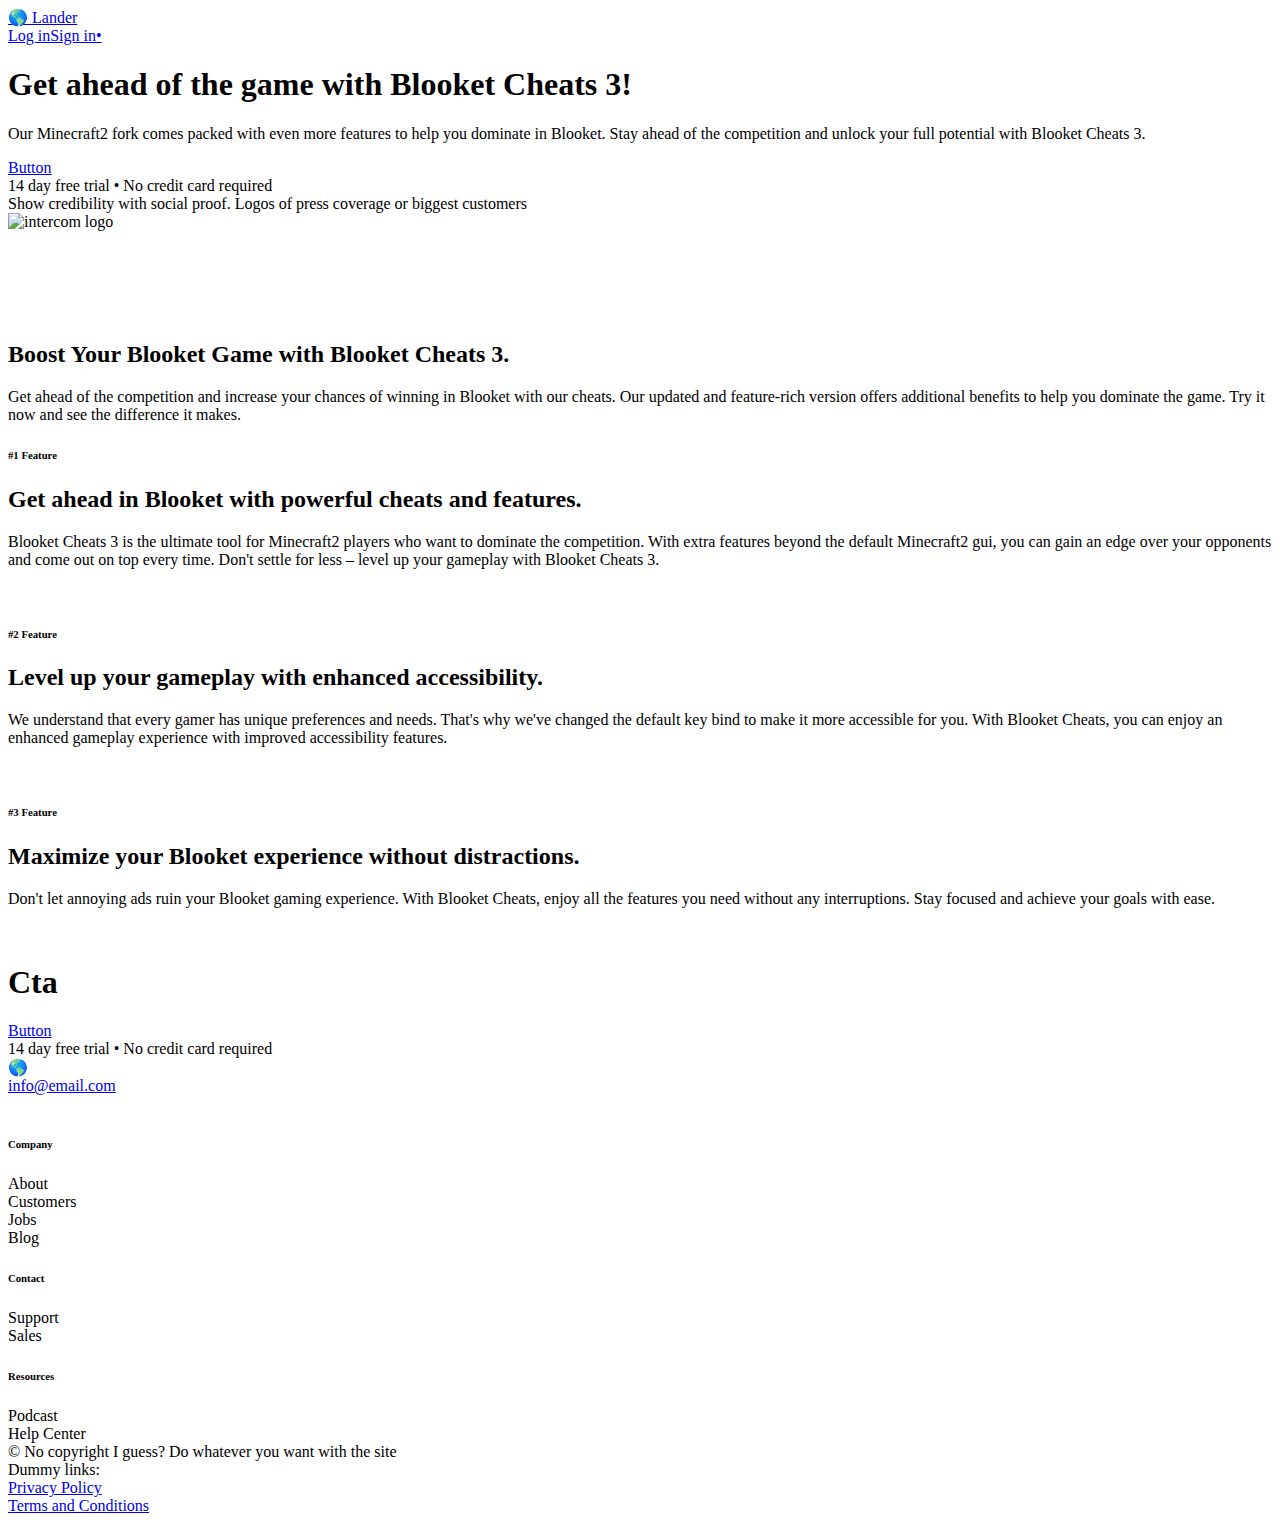
==== index.html @ 99e00185 "Add files via upload" ====
<!DOCTYPE html>
<!--  This site was created in Webflow. http://www.webflow.com  -->
<!--  Last Published: Fri May 15 2020 11:36:12 GMT+0000 (Coordinated Universal Time)  -->
<html data-wf-page="5ea1b995c6b4c13faa406a09" data-wf-site="5ea1b995c6b4c10f74406a08">

<head>
  <meta charset="utf-8" />
  <title>Lander | Landing Page Copywriting Template</title>
  <!-- <meta http-equiv="Content-Security-Policy" content="upgrade-insecure-requests"> -->
  <meta
    content="Convert visitors into customers through powerful positioning and crystal-clear messaging. Use Lander as a copywriting template to communicate your value to your audience"
    name="description" />
  <meta content="Lander | Landing Page Copywriting Template" property="og:title" />
  <meta
    content="Convert visitors into customers through powerful positioning and crystal-clear messaging. Use Lander as a copywriting template to communicate your value to your audience"
    property="og:description" />
  <meta content="https://uploads-ssl.webflow.com/5ea1b995c6b4c10f74406a08/5ea1f11934a4540f7b574e9f_product-shot.png"
    property="og:image" />
  <meta content="Lander | Landing Page Copywriting Template" property="twitter:title" />
  <meta
    content="Convert visitors into customers through powerful positioning and crystal-clear messaging. Use Lander as a copywriting template to communicate your value to your audience"
    property="twitter:description" />
  <meta content="https://uploads-ssl.webflow.com/5ea1b995c6b4c10f74406a08/5ea1f11934a4540f7b574e9f_product-shot.png"
    property="twitter:image" />
  <meta property="og:type" content="website" />
  <meta content="summary_large_image" name="twitter:card" />
  <meta content="width=device-width, initial-scale=1" name="viewport" />
  <meta content="Webflow" name="generator" />
  <link href="http://api.writesonic.com/static/css/normalize.css" rel="stylesheet" type="text/css" />
  <link href="http://api.writesonic.com/static/css/webflow.css" rel="stylesheet" type="text/css" />
  <link href="http://api.writesonic.com/static/css/lander-409e35.webflow.css" rel="stylesheet" type="text/css" />
  <!-- [if lt IE 9]><script src="https://cdnjs.cloudflare.com/ajax/libs/html5shiv/3.7.3/html5shiv.min.js" type="text/javascript"></script><![endif] -->
  <script>
    window.onload = function () {
      if (window.location.protocol !== 'http') {
        const metaTag = document.createElement('meta');
        metaTag.setAttribute('http-equiv', 'Content-Security-Policy');
        metaTag.setAttribute('content', 'upgrade-insecure-requests');
        document.head.appendChild(metaTag);
      }
    }
  </script>
  <script type="text/javascript">
    !(function (o, c) {
      var n = c.documentElement,
        t = " w-mod-";
      (n.className += t + "js"),
      ("ontouchstart" in o ||
        (o.DocumentTouch && c instanceof DocumentTouch)) &&
      (n.className += t + "touch");
    })(window, document);
  </script>
  <link href="http://api.writesonic.com/static/images/favicon.png" rel="shortcut icon" type="image/x-icon" />
  <link href="http://api.writesonic.com/static/images/webclip.png" rel="apple-touch-icon" />
  <script src="https://unpkg.com/feather-icons"></script>
</head>

<body>
  <header class="nav">
    <div class="container">
      <div class="row items-center mb-lg">
        <div class="column align-left">
          <a href="#" aria-current="page" class="w-inline-block w--current">
            <div class="logo"><span class="emoji mr-md">🌎</span> Lander</div>
          </a>
        </div>
        <div class="column align-right">
          <div class="row items-center">
            <a href="#" class="u mr-lg">Log in</a><a href="#" class="button main w-button">Sign in<span
                data-feather="arrow-right" class="icon mr-md-n ml-md">•</span></a>
          </div>
        </div>
      </div>
    </div>
  </header>
  <div class="section overflow-hidden">
    <div class="container mt-3xl mb-3xl">
      <div class="row">
        <div class="column align-center">
          <h1 class="test-giga text-center">Get ahead of the game with Blooket Cheats 3!
</h1>
          <p class="text-lg text-center max-w-lg"> Our Minecraft2 fork comes packed with even more features to help you dominate in Blooket. Stay ahead of the competition and unlock your full potential with Blooket Cheats 3.</p>
          <a href="#" class="button xl main mt-lg w-button">Button</a>
          <div class="text-sm mt-md muted">
            14 day free trial • No credit card required
          </div>
          <div class="text-sm mt-2xl text-center">
            Show credibility with social proof. Logos of press coverage or
            biggest customers
          </div>
          <div class="
                row
                items-center
                mt-lg
                _w-full
                max-w-lg
                wrap
                justify-center
              ">
            <div class="logo-container">
              <img src="http://api.writesonic.com/static/images/Groups.png" alt="intercom logo" class="intercom" />
            </div>
            <div class="logo-container">
              <img src="http://api.writesonic.com/static/images/Group.png" alt="" class="buffer" />
            </div>
            <div class="logo-container ph">
              <img src="http://api.writesonic.com/static/images/product-hunt-1.png" alt="" class="product-hunt" />
            </div>
            <div class="logo-container">
              <img src="http://api.writesonic.com/static/images/icon_slack.png" alt="" class="slack" />
            </div>
            <div class="logo-container">
              <img src="http://api.writesonic.com/static/images/580b57fcd9996e24bc43c513.png" alt="" class="airbnb" />
            </div>
          </div>
        </div>
      </div>
    </div>
    <div class="circle"></div>
  </div>
  <div class="section">
    <img src="http://api.writesonic.com/static/images/product-shot.png" srcset="
        http://api.writesonic.com/static/images/product-shot-p-500.png  500w,
        http://api.writesonic.com/static/images/product-shot-p-800.png 800w,
        http://api.writesonic.com/static/images/product-shot-p-1080.png 1080w,
        http://api.writesonic.com/static/images/product-shot.png 1521w
      " sizes="(max-width: 479px) 93vw, (max-width: 767px) 94vw, 720px"
      data-w-id="a4177896-a5e5-6c6a-0980-01ce8ea2054a" style="opacity: 0" alt="" class="product-shot" />
  </div>
  <div class="section">
    <div class="container mt-2xl mb-2xl">
      <div class="row">
        <div class="column align-center">
          <h2 class="max-w-lg text-center">Boost Your Blooket Game with Blooket Cheats 3.
</h2>
          <p class="text-lg text-center max-w-md">
             Get ahead of the competition and increase your chances of winning in Blooket with our cheats. Our updated and feature-rich version offers additional benefits to help you dominate the game. Try it now and see the difference it makes.
          </p>
        </div>
      </div>
    </div>
  </div>
  <div class="section">
    <div class="container">
      <div class="row items-center v-t">
        <div class="column align-left p-2xl">
          <h6 class="max-w-lg">#1 Feature</h6>
          <h2 class="max-w-lg">Get ahead in Blooket with powerful cheats and features.
</h2>
          <p class="text-lg"> Blooket Cheats 3 is the ultimate tool for Minecraft2 players who want to dominate the competition. With extra features beyond the default Minecraft2 gui, you can gain an edge over your opponents and come out on top every time. Don&#39;t settle for less – level up your gameplay with Blooket Cheats 3.</p>
        </div>
        <div class="column align-center p-2xl">
          <img src="http://api.writesonic.com/static/images/marginalia-coming-soon.png" alt="" class="feature-card" />
        </div>
      </div>
      <div class="row reverse items-center v-t">
        <div class="column align-left p-2xl">
          <h6 class="max-w-lg">#2 Feature</h6>
          <h2 class="max-w-lg">Level up your gameplay with enhanced accessibility.
</h2>
          <p class="text-lg"> We understand that every gamer has unique preferences and needs. That&#39;s why we&#39;ve changed the default key bind to make it more accessible for you. With Blooket Cheats, you can enjoy an enhanced gameplay experience with improved accessibility features.</p>
        </div>
        <div class="column align-center p-2xl">
          <img src="http://api.writesonic.com/static/images/marginalia-online-shopping.png" alt="" class="feature-card" />
        </div>
      </div>
      <div class="row items-center v-t">
        <div class="column align-left p-2xl">
          <h6 class="max-w-lg">#3 Feature</h6>
          <h2 class="max-w-lg">Maximize your Blooket experience without distractions.
</h2>
          <p class="text-lg"> Don&#39;t let annoying ads ruin your Blooket gaming experience. With Blooket Cheats, enjoy all the features you need without any interruptions. Stay focused and achieve your goals with ease.</p>
        </div>
        <div class="column align-center p-2xl">
          <img src="http://api.writesonic.com/static/images/marginalia-order-complete.png" alt="" class="feature-card" />
        </div>
      </div>
    </div>
  </div>
  <div class="section main mt-2xl">
    <div class="container mt-2xl mb-2xl">
      <div class="row items-center">
        <div class="column align-center">
          <h1 class="max-w-lg text-giga text-center text-white">Cta</h1>
          <a href="#" class="button xl main white mt-lg w-button">Button</a>
          <div class="faded text-sm mt-md">
            14 day free trial • No credit card required
          </div>
        </div>
      </div>
    </div>
  </div>
  <div class="section pb-2xl-m">
    <div class="container mt-2xl mb-2xl">
      <div class="row v-l">
        <div class="column align-left">
          <div class="emoji lg">🌎</div>
          <a href="#" class="u mt-lg">info@email.com</a>
          <div class="row mt-lg ml-md-n">
            <a href="#" target="_blank" class="p-md w-inline-block"><img
                src="https://d3e54v103j8qbb.cloudfront.net/plugins/Basic/assets/placeholder.60f9b1840c.svg"
                data-feather="twitter" alt="" class="icon" /></a><a href="#" target="_blank"
              class="p-md w-inline-block"><img
                src="https://d3e54v103j8qbb.cloudfront.net/plugins/Basic/assets/placeholder.60f9b1840c.svg"
                data-feather="instagram" alt="" class="icon" /></a><a href="#" target="_blank"
              class="p-md w-inline-block"><img
                src="https://d3e54v103j8qbb.cloudfront.net/plugins/Basic/assets/placeholder.60f9b1840c.svg"
                data-feather="linkedin" alt="" class="icon" /></a>
          </div>
        </div>
        <div class="column align-left">
          <h6 class="max-w-lg mb-xl footer-header">Company</h6>
          <div>About</div>
          <div class="mt-md">Customers</div>
          <div class="mt-md">Jobs</div>
          <div class="mt-md">Blog</div>
        </div>
        <div class="column align-left">
          <h6 class="max-w-lg mb-xl footer-header">Contact</h6>
          <div>Support</div>
          <div class="mt-md">Sales</div>
        </div>
        <div class="column align-left">
          <h6 class="max-w-lg mb-xl footer-header">Resources</h6>
          <div>Podcast</div>
          <div class="mt-md">Help Center</div>
        </div>
      </div>
      <div class="border-t mt-xl">
        <div class="row mt-xl v-l">
          <div class="column align-left">
            <div class="muted text-sm">
              © No copyright I guess? Do whatever you want with the site
            </div>
          </div>
          <div class="column align-right">
            <div class="row">
              <div class="muted text-sm mr-lg">Dummy links:</div>
              <div><a href="#">Privacy Policy</a></div>
              <div><a href="#" class="ml-lg">Terms and Conditions</a></div>
            </div>
          </div>
        </div>
      </div>
    </div>
  </div>
  <script src="https://d3e54v103j8qbb.cloudfront.net/js/jquery-3.4.1.min.220afd743d.js?site=5ea1b995c6b4c10f74406a08"
    type="text/javascript" integrity="sha256-CSXorXvZcTkaix6Yvo6HppcZGetbYMGWSFlBw8HfCJo=" crossorigin="anonymous">
  </script>
  <script src="http://api.writesonic.com/static/js/webflow.js" type="text/javascript"></script>
  <!-- [if lte IE 9]><script src="https://cdnjs.cloudflare.com/ajax/libs/placeholders/3.0.2/placeholders.min.js"></script><![endif] -->
  <script>
    feather.replace();
  </script>
</body>

</html>
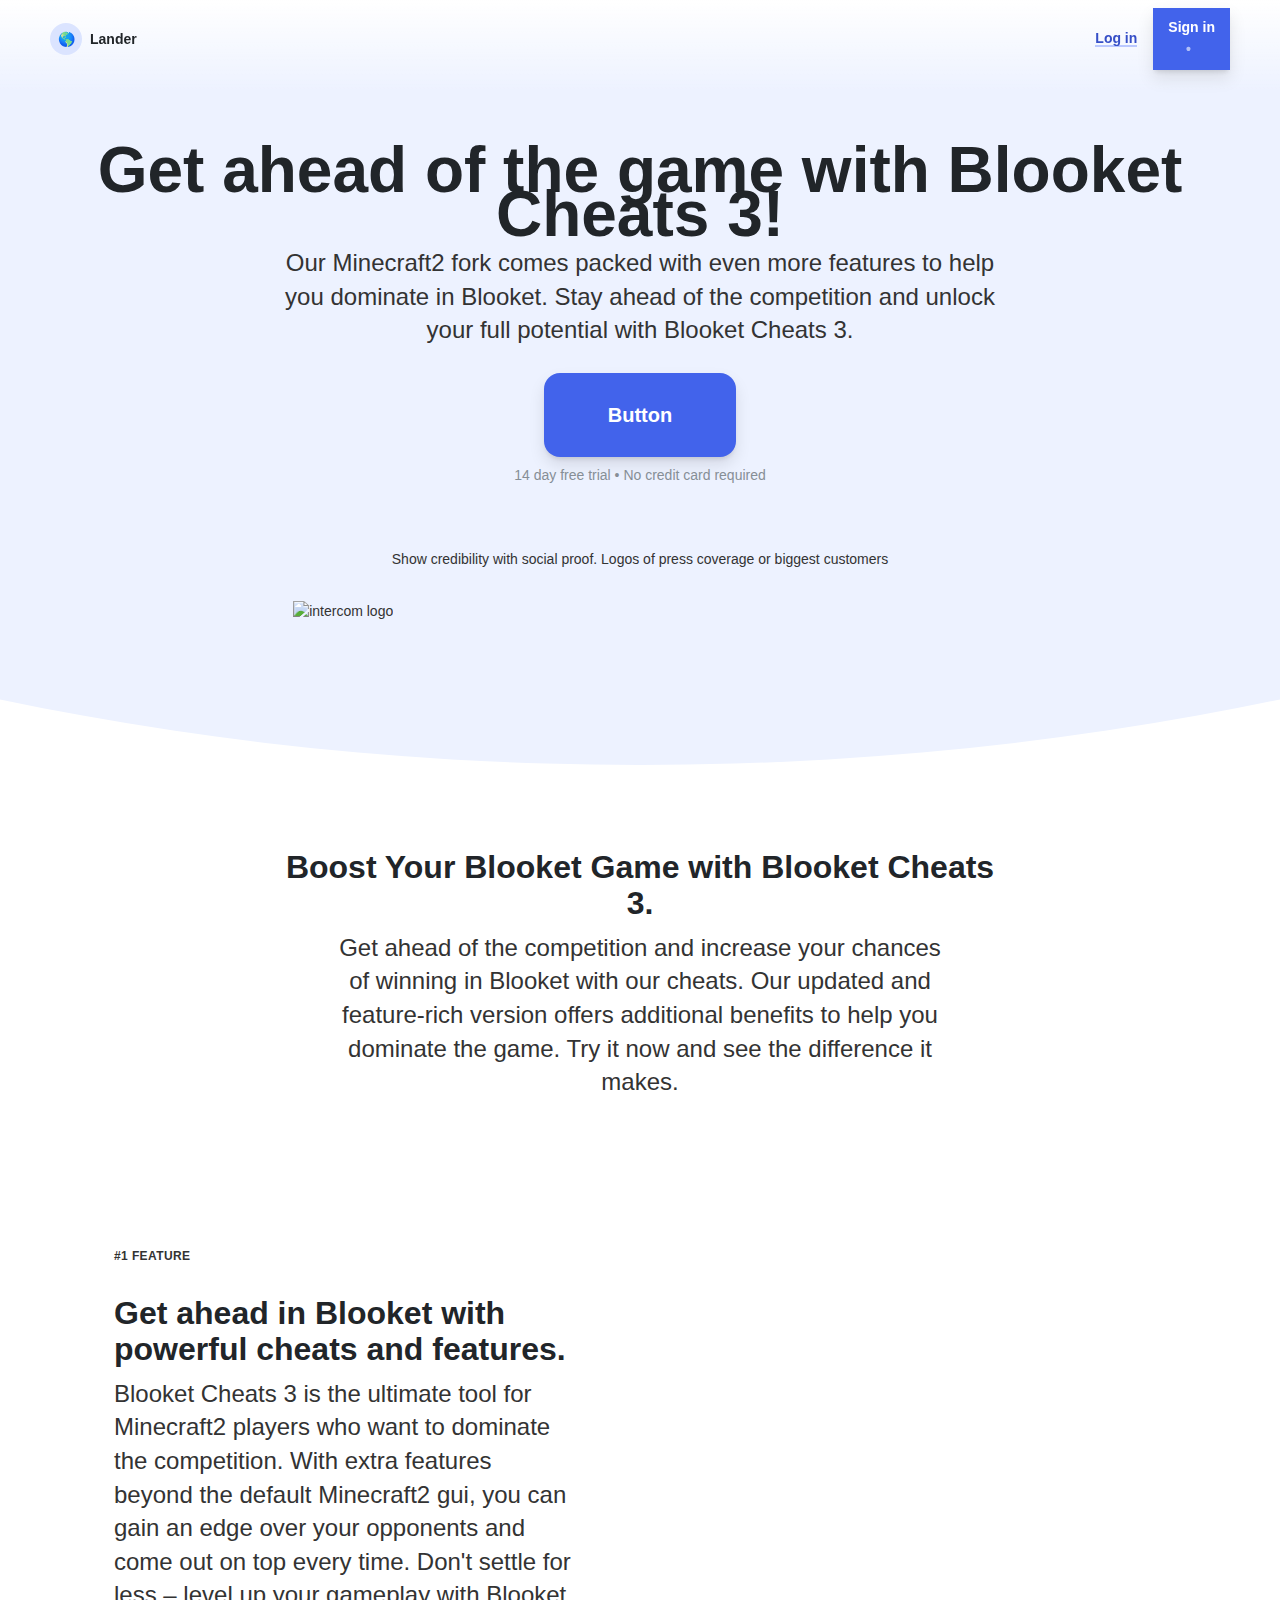
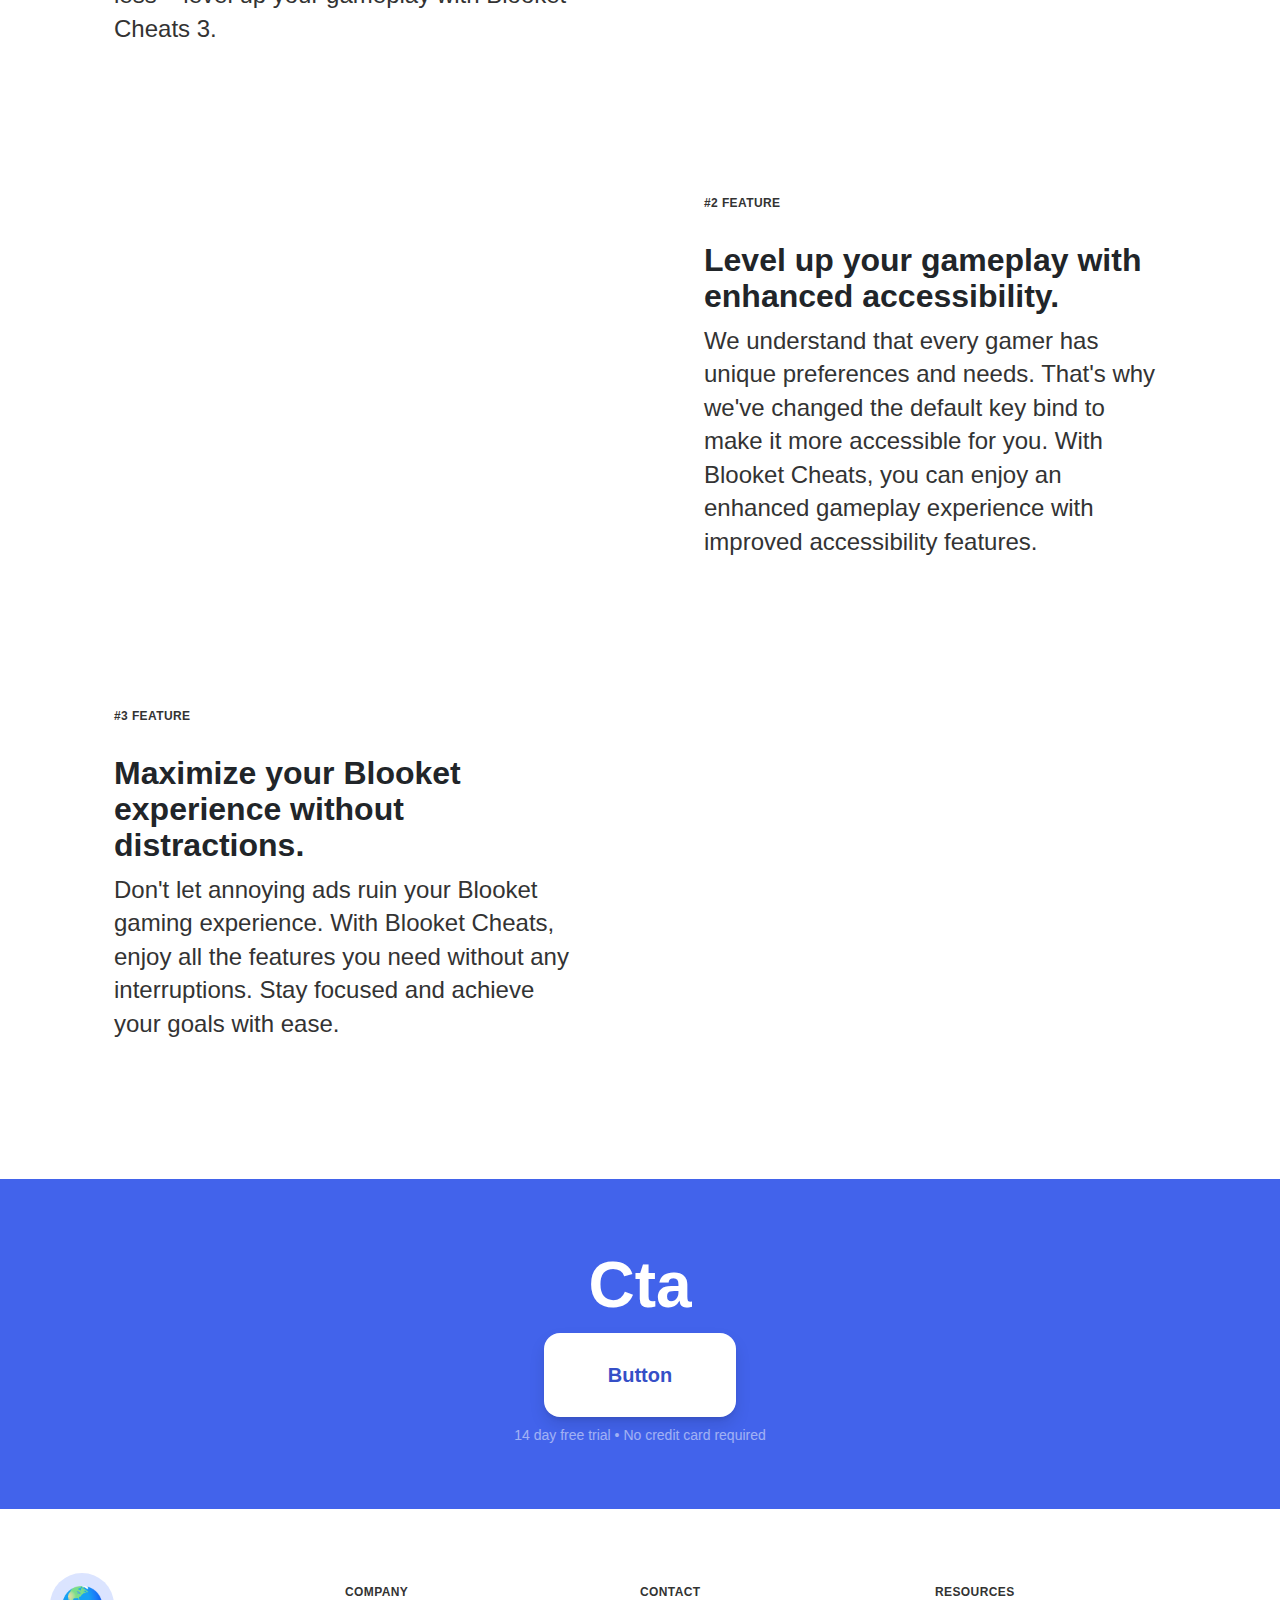
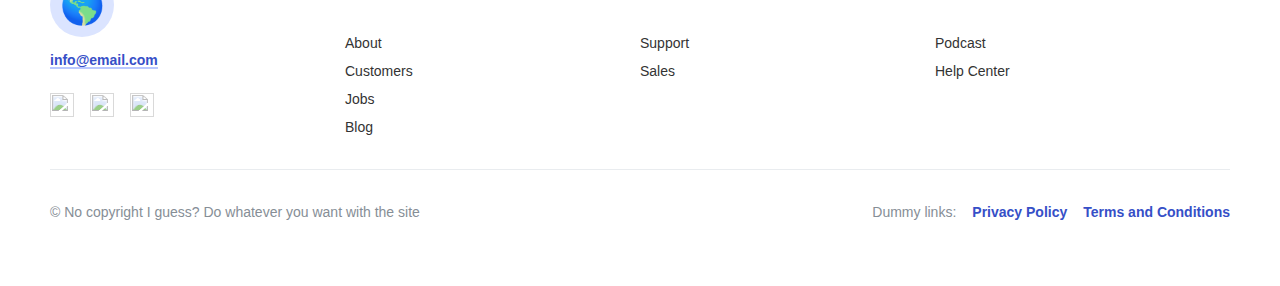
==== commit 20d9f09d: "Update index.html" ====
--- a/index.html
+++ b/index.html
@@ -11,6 +11,9 @@
     content="Convert visitors into customers through powerful positioning and crystal-clear messaging. Use Lander as a copywriting template to communicate your value to your audience"
     name="description" />
   <meta content="Lander | Landing Page Copywriting Template" property="og:title" />
+  <link rel="stylesheet" type="text/css" href="css/lander-409e35.webflow.css">
+  <link rel="stylesheet" type="text/css" href="css/normalize.css">
+  <link rel="stylesheet" type="text/css" href="css/webflow.css">
   <meta
     content="Convert visitors into customers through powerful positioning and crystal-clear messaging. Use Lander as a copywriting template to communicate your value to your audience"
     property="og:description" />
@@ -254,4 +257,4 @@
   </script>
 </body>
 
-</html>+</html>
--- a/css/lander-409e35.webflow.css
+++ b/css/lander-409e35.webflow.css
@@ -0,0 +1,869 @@
+body {
+  font-family: system-ui, -apple-system, BlinkMacSystemFont, 'Segoe UI', Roboto, Oxygen, Ubuntu, Cantarell, 'Fira Sans', 'Droid Sans', 'Helvetica Neue', sans-serif;
+  color: #495057;
+  font-size: 16px;
+  line-height: 160%;
+}
+
+h1 {
+  margin-top: 20px;
+  margin-bottom: 10px;
+  color: #212529;
+  line-height: 120%;
+  font-weight: 700;
+}
+
+h2 {
+  margin-top: 20px;
+  margin-bottom: 10px;
+  color: #212529;
+  font-size: 32px;
+  line-height: 110%;
+  font-weight: 700;
+}
+
+h3 {
+  margin-top: 20px;
+  margin-bottom: 10px;
+  color: #212529;
+  font-size: 24px;
+  line-height: 125%;
+  font-weight: 700;
+}
+
+h4 {
+  margin-top: 10px;
+  margin-bottom: 10px;
+  color: #212529;
+  font-size: 18px;
+  line-height: 140%;
+  font-weight: 700;
+}
+
+h5 {
+  margin-top: 10px;
+  margin-bottom: 10px;
+  font-size: 14px;
+  line-height: 20px;
+  font-weight: bold;
+}
+
+h6 {
+  margin-top: 10px;
+  margin-bottom: 10px;
+  font-size: 12px;
+  line-height: 18px;
+  font-weight: 700;
+  letter-spacing: 0.4px;
+  text-transform: uppercase;
+}
+
+a {
+  -webkit-transition: all 500ms cubic-bezier(.19, 1, .22, 1);
+  transition: all 500ms cubic-bezier(.19, 1, .22, 1);
+  color: #364fc7;
+  font-weight: 600;
+  text-decoration: none;
+}
+
+.header {
+  display: -webkit-box;
+  display: -webkit-flex;
+  display: -ms-flexbox;
+  display: flex;
+  -webkit-box-orient: vertical;
+  -webkit-box-direction: normal;
+  -webkit-flex-direction: column;
+  -ms-flex-direction: column;
+  flex-direction: column;
+  -webkit-box-align: center;
+  -webkit-align-items: center;
+  -ms-flex-align: center;
+  align-items: center;
+}
+
+.container {
+  position: relative;
+  z-index: 1;
+  width: 100%;
+  max-width: 1180px;
+}
+
+.row {
+  display: -webkit-box;
+  display: -webkit-flex;
+  display: -ms-flexbox;
+  display: flex;
+}
+
+.row.items-center {
+  -webkit-box-align: center;
+  -webkit-align-items: center;
+  -ms-flex-align: center;
+  align-items: center;
+}
+
+.row.justify-center {
+  -webkit-box-pack: center;
+  -webkit-justify-content: center;
+  -ms-flex-pack: center;
+  justify-content: center;
+}
+
+.row.reverse {
+  -webkit-box-orient: horizontal;
+  -webkit-box-direction: reverse;
+  -webkit-flex-direction: row-reverse;
+  -ms-flex-direction: row-reverse;
+  flex-direction: row-reverse;
+}
+
+.row.wrap {
+  -webkit-flex-wrap: wrap;
+  -ms-flex-wrap: wrap;
+  flex-wrap: wrap;
+}
+
+.column {
+  display: -webkit-box;
+  display: -webkit-flex;
+  display: -ms-flexbox;
+  display: flex;
+  -webkit-box-orient: vertical;
+  -webkit-box-direction: normal;
+  -webkit-flex-direction: column;
+  -ms-flex-direction: column;
+  flex-direction: column;
+  -webkit-box-flex: 1;
+  -webkit-flex: 1;
+  -ms-flex: 1;
+  flex: 1;
+}
+
+.column.align-left {
+  display: -webkit-box;
+  display: -webkit-flex;
+  display: -ms-flexbox;
+  display: flex;
+  -webkit-box-align: start;
+  -webkit-align-items: flex-start;
+  -ms-flex-align: start;
+  align-items: flex-start;
+}
+
+.column.align-right {
+  -webkit-box-align: end;
+  -webkit-align-items: flex-end;
+  -ms-flex-align: end;
+  align-items: flex-end;
+}
+
+.column.align-center {
+  -webkit-box-align: center;
+  -webkit-align-items: center;
+  -ms-flex-align: center;
+  align-items: center;
+}
+
+.logo {
+  display: -webkit-box;
+  display: -webkit-flex;
+  display: -ms-flexbox;
+  display: flex;
+  height: 32px;
+  -webkit-box-align: center;
+  -webkit-align-items: center;
+  -ms-flex-align: center;
+  align-items: center;
+  color: #212529;
+}
+
+.emoji {
+  display: -webkit-box;
+  display: -webkit-flex;
+  display: -ms-flexbox;
+  display: flex;
+  width: 32px;
+  height: 32px;
+  padding: 8px;
+  -webkit-box-pack: center;
+  -webkit-justify-content: center;
+  -ms-flex-pack: center;
+  justify-content: center;
+  -webkit-box-align: center;
+  -webkit-align-items: center;
+  -ms-flex-align: center;
+  align-items: center;
+  border-radius: 100px;
+  background-color: #dbe4ff;
+  font-size: 14px;
+}
+
+.emoji.lg {
+  width: 64px;
+  height: 64px;
+  padding-top: 11px;
+  font-size: 36px;
+}
+
+.mr-sm {
+  margin-right: 4px;
+}
+
+.mb-sm {
+  margin-bottom: 4px;
+}
+
+.mt-sm {
+  margin-top: 4px;
+}
+
+.ml-sm {
+  margin-left: 4px;
+}
+
+.mr-md {
+  margin-right: 8px;
+}
+
+.ml-md {
+  margin-left: 8px;
+}
+
+.mt-md {
+  margin-top: 8px;
+}
+
+.mb-md {
+  margin-bottom: 8px;
+}
+
+.mr-lg {
+  margin-right: 16px;
+}
+
+.mb-lg {
+  margin-bottom: 16px;
+}
+
+.mt-lg {
+  margin-top: 16px;
+}
+
+.ml-lg {
+  margin-left: 16px;
+}
+
+.mr-xl {
+  margin-right: 32px;
+}
+
+.mb-xl {
+  margin-bottom: 32px;
+}
+
+.mt-xl {
+  margin-top: 32px;
+}
+
+.ml-xl {
+  margin-left: 32px;
+}
+
+.ml-2xl {
+  margin-left: 64px;
+}
+
+.mb-2xl {
+  margin-bottom: 64px;
+}
+
+.mr-2xl {
+  margin-right: 64px;
+}
+
+.mt-2xl {
+  margin-top: 64px;
+}
+
+.ml-3xl {
+  margin-left: 128px;
+}
+
+.mb-3xl {
+  margin-bottom: 128px;
+}
+
+.mr-3xl {
+  margin-right: 128px;
+}
+
+.mt-3xl {
+  margin-top: 128px;
+}
+
+.p-sm {
+  padding: 4px;
+}
+
+.p-md {
+  padding: 8px;
+}
+
+.p-lg {
+  padding: 16px;
+}
+
+.p-xl {
+  padding: 32px;
+}
+
+.button {
+  display: -webkit-box;
+  display: -webkit-flex;
+  display: -ms-flexbox;
+  display: flex;
+  padding: 8px 16px;
+  -webkit-box-pack: center;
+  -webkit-justify-content: center;
+  -ms-flex-pack: center;
+  justify-content: center;
+  -webkit-box-align: center;
+  -webkit-align-items: center;
+  -ms-flex-align: center;
+  align-items: center;
+  border-radius: 8px;
+  background-color: #edf2ff;
+  color: #364fc7;
+  font-weight: 600;
+}
+
+.button:hover {
+  -webkit-transform: translate(0px, -2px);
+  -ms-transform: translate(0px, -2px);
+  transform: translate(0px, -2px);
+}
+
+.button.main {
+  background-color: #4263eb;
+  box-shadow: 0 4px 4px -2px rgba(0, 0, 0, 0.1), 0 8px 16px 0 rgba(0, 0, 0, 0.1);
+  color: #fff;
+}
+
+.button.lg {
+  padding: 16px 32px;
+}
+
+.button.sm {
+  padding: 4px 8px;
+}
+
+.button.xl {
+  padding: 32px 64px;
+  border-radius: 16px;
+  font-size: 20px;
+}
+
+.button.xl.main.white {
+  background-color: #fff;
+  color: #364fc7;
+}
+
+.icon {
+  display: -webkit-box;
+  display: -webkit-flex;
+  display: -ms-flexbox;
+  display: flex;
+  width: 24px;
+  height: 24px;
+  -webkit-box-pack: center;
+  -webkit-justify-content: center;
+  -ms-flex-pack: center;
+  justify-content: center;
+  -webkit-box-align: center;
+  -webkit-align-items: center;
+  -ms-flex-align: center;
+  align-items: center;
+  opacity: 0.6;
+}
+
+.icon.sm {
+  width: 16px;
+  height: 16px;
+}
+
+.ml-md-n {
+  margin-left: -8px;
+}
+
+.ml-sm-n {
+  margin-left: -4px;
+}
+
+.ml-lg-n {
+  margin-left: -16px;
+}
+
+.mr-sm-n {
+  margin-right: -4px;
+}
+
+.mr-md-n {
+  margin-right: -8px;
+}
+
+.mr-lg-n {
+  margin-right: -16px;
+}
+
+.mt-sm-n {
+  margin-top: 4px;
+}
+
+.mt-md-n {
+  margin-top: -8px;
+}
+
+.mt-lg-n {
+  margin-top: -16px;
+}
+
+.mb-sm-n {
+  margin-bottom: 4px;
+}
+
+.mb-md-n {
+  margin-bottom: -8px;
+}
+
+.mb-lg-n {
+  margin-bottom: 16px;
+}
+
+.u {
+  border-bottom: 2px solid #bac8ff;
+  line-height: 100%;
+}
+
+.u:hover {
+  border-bottom-color: #748ffc;
+}
+
+.section {
+  position: relative;
+  display: -webkit-box;
+  display: -webkit-flex;
+  display: -ms-flexbox;
+  display: flex;
+  padding-right: 16px;
+  padding-left: 16px;
+  -webkit-box-orient: vertical;
+  -webkit-box-direction: normal;
+  -webkit-flex-direction: column;
+  -ms-flex-direction: column;
+  flex-direction: column;
+  -webkit-box-pack: center;
+  -webkit-justify-content: center;
+  -ms-flex-pack: center;
+  justify-content: center;
+  -webkit-box-align: center;
+  -webkit-align-items: center;
+  -ms-flex-align: center;
+  align-items: center;
+}
+
+.section.overflow-hidden {
+  overflow: hidden;
+}
+
+.section.main {
+  background-color: #4263eb;
+  color: #fff;
+}
+
+.bg-white {
+  background-color: #fff;
+}
+
+.bg-gradient {
+  background-image: -webkit-gradient(linear, left top, left bottom, color-stop(25%, #fff), to(hsla(0, 0%, 100%, 0)));
+  background-image: linear-gradient(180deg, #fff 25%, hsla(0, 0%, 100%, 0));
+}
+
+.text-giga {
+  font-size: 64px;
+}
+
+.max-w-md {
+  max-width: 620px;
+}
+
+.text-center {
+  text-align: center;
+}
+
+.max-w-lg {
+  max-width: 740px;
+}
+
+.text-lg {
+  font-size: 24px;
+  line-height: 140%;
+}
+
+.links {
+  position: fixed;
+  left: 0%;
+  top: auto;
+  right: auto;
+  bottom: 0%;
+  z-index: 50;
+  display: -webkit-box;
+  display: -webkit-flex;
+  display: -ms-flexbox;
+  display: flex;
+  padding: 8px;
+}
+
+.links.right {
+  left: auto;
+  top: auto;
+  right: 0%;
+  bottom: 0%;
+}
+
+.text-sm {
+  font-size: 14px;
+}
+
+.muted {
+  color: #868e96;
+}
+
+.nav {
+  position: fixed;
+  z-index: 100;
+  display: -webkit-box;
+  display: -webkit-flex;
+  display: -ms-flexbox;
+  display: flex;
+  width: 100%;
+  padding: 8px 16px;
+  -webkit-box-pack: center;
+  -webkit-justify-content: center;
+  -ms-flex-pack: center;
+  justify-content: center;
+  -webkit-box-align: center;
+  -webkit-align-items: center;
+  -ms-flex-align: center;
+  align-items: center;
+  background-image: -webkit-gradient(linear, left top, left bottom, from(#fff), to(hsla(0, 0%, 100%, 0)));
+  background-image: linear-gradient(180deg, #fff, hsla(0, 0%, 100%, 0));
+}
+
+.buffer {
+  -webkit-box-flex: 1;
+  -webkit-flex: 1;
+  -ms-flex: 1;
+  flex: 1;
+}
+
+.slack {
+  -webkit-box-flex: 1;
+  -webkit-flex: 1;
+  -ms-flex: 1;
+  flex: 1;
+}
+
+.product-hunt {
+  -webkit-box-flex: 1;
+  -webkit-flex: 1;
+  -ms-flex: 1;
+  flex: 1;
+  -webkit-transform: scale(1.2);
+  -ms-transform: scale(1.2);
+  transform: scale(1.2);
+}
+
+.airbnb {
+  -webkit-box-flex: 1;
+  -webkit-flex: 1;
+  -ms-flex: 1;
+  flex: 1;
+}
+
+.circle {
+  position: absolute;
+  left: 0%;
+  top: auto;
+  right: 0%;
+  bottom: 0%;
+  width: 300%;
+  height: 300%;
+  margin-left: -100%;
+  border-radius: 100%;
+  background-color: #edf2ff;
+}
+
+.mt-2xl-n {
+  margin-top: -64px;
+}
+
+.product-shot {
+  width: 100%;
+  max-width: 720px;
+  margin-top: -64px;
+  border-radius: 8px;
+  box-shadow: 0 32px 64px -16px rgba(0, 0, 0, 0.1);
+}
+
+.p-2xl {
+  padding: 64px;
+}
+
+.feature-card {
+  width: 320px;
+}
+
+.text-white {
+  color: #fff;
+}
+
+.faded {
+  opacity: 0.5;
+}
+
+.border-t {
+  border-top: 1px solid #e9ecef;
+}
+
+.dropdown-toggle {
+  padding: 0px;
+}
+
+.dropdown-list {
+  left: 0%;
+  top: auto;
+  right: 0%;
+  bottom: 0%;
+}
+
+.dropdown-list.w--open {
+  bottom: 40px;
+  overflow: hidden;
+  border-radius: 16px;
+  background-color: #fff;
+  box-shadow: 0 2px 4px 0 rgba(0, 0, 0, 0.1), 0 8px 16px -4px rgba(0, 0, 0, 0.1);
+}
+
+.dropdown-link {
+  color: #364fc7;
+}
+
+.dropdown-link:hover {
+  background-color: #edf2ff;
+}
+
+.avatar {
+  width: 24px;
+  height: 24px;
+  border-radius: 100px;
+}
+
+.profile-link {
+  display: -webkit-box;
+  display: -webkit-flex;
+  display: -ms-flexbox;
+  display: flex;
+  padding: 4px 8px 4px 4px;
+  -webkit-box-align: center;
+  -webkit-align-items: center;
+  -ms-flex-align: center;
+  align-items: center;
+  border-radius: 19px;
+  background-color: #fff;
+  box-shadow: 0 2px 4px 0 rgba(0, 0, 0, 0.1), 0 8px 16px 0 rgba(0, 0, 0, 0.1);
+  color: #495057;
+  font-size: 12px;
+  font-weight: 400;
+}
+
+.profile-link:hover {
+  -webkit-transform: translate(0px, -2px);
+  -ms-transform: translate(0px, -2px);
+  transform: translate(0px, -2px);
+}
+
+._w-full {
+  width: 100%;
+}
+
+._w-25 {
+  width: 25%;
+}
+
+._w-20 {
+  width: 20%;
+}
+
+._w-33 {
+  width: 33.333333333333336%;
+}
+
+._w-50 {
+  width: 50%;
+}
+
+.logo-container {
+  display: -webkit-box;
+  display: -webkit-flex;
+  display: -ms-flexbox;
+  display: flex;
+  height: 52px;
+  padding-right: 16px;
+  padding-left: 16px;
+  -webkit-box-pack: center;
+  -webkit-justify-content: center;
+  -ms-flex-pack: center;
+  justify-content: center;
+  -webkit-box-align: center;
+  -webkit-align-items: center;
+  -ms-flex-align: center;
+  align-items: center;
+  -webkit-box-flex: 1;
+  -webkit-flex: 1;
+  -ms-flex: 1;
+  flex: 1;
+}
+
+.logo-container.ph {
+  padding-right: 20px;
+  padding-left: 20px;
+}
+
+.test-giga {
+  font-size: 64px;
+}
+
+@media screen and (max-width: 991px) {
+  .row.v-t {
+    -webkit-box-orient: vertical;
+    -webkit-box-direction: normal;
+    -webkit-flex-direction: column;
+    -ms-flex-direction: column;
+    flex-direction: column;
+  }
+  .column.align-left.p-2xl {
+    -webkit-box-flex: 0;
+    -webkit-flex: 0 0 auto;
+    -ms-flex: 0 0 auto;
+    flex: 0 0 auto;
+  }
+  .column.align-center.p-2xl {
+    -webkit-box-flex: 0;
+    -webkit-flex: 0 0 auto;
+    -ms-flex: 0 0 auto;
+    flex: 0 0 auto;
+  }
+}
+
+@media screen and (max-width: 767px) {
+  .row.mt-xl.v-l {
+    -webkit-box-align: start;
+    -webkit-align-items: flex-start;
+    -ms-flex-align: start;
+    align-items: flex-start;
+  }
+  .row.v-l {
+    -webkit-box-orient: vertical;
+    -webkit-box-direction: normal;
+    -webkit-flex-direction: column;
+    -ms-flex-direction: column;
+    flex-direction: column;
+  }
+  .column.align-left {
+    -webkit-box-flex: 0;
+    -webkit-flex: 0 0 auto;
+    -ms-flex: 0 0 auto;
+    flex: 0 0 auto;
+  }
+  .max-w-lg.mb-xl.footer-header {
+    margin-top: 32px;
+    margin-bottom: 16px;
+  }
+  .intercom.ml-lg.mr-lg {
+    max-height: 23px;
+  }
+  .buffer.ml-lg.mr-lg {
+    max-height: 15px;
+  }
+  .slack.ml-lg.mr-lg {
+    max-height: 15px;
+  }
+  .product-hunt.ml-lg.mr-lg {
+    max-height: 19px;
+  }
+  .airbnb.ml-lg.mr-lg {
+    max-height: 21px;
+    margin-right: 8px;
+    margin-left: 8px;
+  }
+  .logo-container {
+    width: 33.3336%;
+    padding-right: 29px;
+    padding-left: 29px;
+    -webkit-box-flex: 0;
+    -webkit-flex: 0 0 auto;
+    -ms-flex: 0 0 auto;
+    flex: 0 0 auto;
+  }
+}
+
+@media screen and (max-width: 479px) {
+  .container.mt-3xl.mb-3xl {
+    margin-top: 64px;
+  }
+  .row.v-m {
+    -webkit-box-orient: vertical;
+    -webkit-box-direction: normal;
+    -webkit-flex-direction: column;
+    -ms-flex-direction: column;
+    flex-direction: column;
+  }
+  .column.align-left.p-2xl {
+    padding: 0px;
+  }
+  .button.xl.main.mt-lg {
+    padding: 16px 32px;
+    text-align: center;
+  }
+  .section.pb-2xl-m {
+    padding-bottom: 64px;
+  }
+  .max-w-lg.text-giga.text-center {
+    font-size: 38px;
+  }
+  .text-lg {
+    font-size: 20px;
+  }
+  .text-lg.text-center.max-w-lg {
+    font-size: 20px;
+  }
+  .text-lg.text-center.max-w-md {
+    font-size: 20px;
+  }
+  .product-shot {
+    margin-top: -120px;
+  }
+  .logo-container {
+    padding-right: 13px;
+    padding-left: 13px;
+  }
+  .logo-container.ph {
+    padding-right: 10px;
+    padding-left: 10px;
+  }
+  .test-giga.text-center {
+    font-size: 38px;
+  }
+}
--- a/css/webflow.css
+++ b/css/webflow.css
@@ -0,0 +1,1779 @@
+@font-face {
+  font-family: 'webflow-icons';
+  src: url("[data-uri]") format('truetype');
+  font-weight: normal;
+  font-style: normal;
+}
+[class^="w-icon-"],
+[class*=" w-icon-"] {
+  /* use !important to prevent issues with browser extensions that change fonts */
+  font-family: 'webflow-icons' !important;
+  speak: none;
+  font-style: normal;
+  font-weight: normal;
+  font-variant: normal;
+  text-transform: none;
+  line-height: 1;
+  /* Better Font Rendering =========== */
+  -webkit-font-smoothing: antialiased;
+  -moz-osx-font-smoothing: grayscale;
+}
+.w-icon-slider-right:before {
+  content: "\e600";
+}
+.w-icon-slider-left:before {
+  content: "\e601";
+}
+.w-icon-nav-menu:before {
+  content: "\e602";
+}
+.w-icon-arrow-down:before,
+.w-icon-dropdown-toggle:before {
+  content: "\e603";
+}
+.w-icon-file-upload-remove:before {
+  content: "\e900";
+}
+.w-icon-file-upload-icon:before {
+  content: "\e903";
+}
+* {
+  -webkit-box-sizing: border-box;
+  -moz-box-sizing: border-box;
+  box-sizing: border-box;
+}
+html {
+  height: 100%;
+}
+body {
+  margin: 0;
+  min-height: 100%;
+  background-color: #fff;
+  font-family: Arial, sans-serif;
+  font-size: 14px;
+  line-height: 20px;
+  color: #333;
+}
+img {
+  max-width: 100%;
+  vertical-align: middle;
+  display: inline-block;
+}
+html.w-mod-touch * {
+  background-attachment: scroll !important;
+}
+.w-block {
+  display: block;
+}
+.w-inline-block {
+  max-width: 100%;
+  display: inline-block;
+}
+.w-clearfix:before,
+.w-clearfix:after {
+  content: " ";
+  display: table;
+  grid-column-start: 1;
+  grid-row-start: 1;
+  grid-column-end: 2;
+  grid-row-end: 2;
+}
+.w-clearfix:after {
+  clear: both;
+}
+.w-hidden {
+  display: none;
+}
+.w-button {
+  display: inline-block;
+  padding: 9px 15px;
+  background-color: #3898EC;
+  color: white;
+  border: 0;
+  line-height: inherit;
+  text-decoration: none;
+  cursor: pointer;
+  border-radius: 0;
+}
+input.w-button {
+  -webkit-appearance: button;
+}
+html[data-w-dynpage] [data-w-cloak] {
+  color: transparent !important;
+}
+.w-webflow-badge,
+.w-webflow-badge * {
+  position: static;
+  left: auto;
+  top: auto;
+  right: auto;
+  bottom: auto;
+  z-index: auto;
+  display: block;
+  visibility: visible;
+  overflow: visible;
+  overflow-x: visible;
+  overflow-y: visible;
+  box-sizing: border-box;
+  width: auto;
+  height: auto;
+  max-height: none;
+  max-width: none;
+  min-height: 0;
+  min-width: 0;
+  margin: 0;
+  padding: 0;
+  float: none;
+  clear: none;
+  border: 0 none transparent;
+  border-radius: 0;
+  background: none;
+  background-image: none;
+  background-position: 0% 0%;
+  background-size: auto auto;
+  background-repeat: repeat;
+  background-origin: padding-box;
+  background-clip: border-box;
+  background-attachment: scroll;
+  background-color: transparent;
+  box-shadow: none;
+  opacity: 1.0;
+  transform: none;
+  transition: none;
+  direction: ltr;
+  font-family: inherit;
+  font-weight: inherit;
+  color: inherit;
+  font-size: inherit;
+  line-height: inherit;
+  font-style: inherit;
+  font-variant: inherit;
+  text-align: inherit;
+  letter-spacing: inherit;
+  text-decoration: inherit;
+  text-indent: 0;
+  text-transform: inherit;
+  list-style-type: disc;
+  text-shadow: none;
+  font-smoothing: auto;
+  vertical-align: baseline;
+  cursor: inherit;
+  white-space: inherit;
+  word-break: normal;
+  word-spacing: normal;
+  word-wrap: normal;
+}
+.w-webflow-badge {
+  position: fixed !important;
+  display: inline-block !important;
+  visibility: visible !important;
+  opacity: 1 !important;
+  z-index: 2147483647 !important;
+  top: auto !important;
+  right: 12px !important;
+  bottom: 12px !important;
+  left: auto !important;
+  color: #AAADB0 !important;
+  background-color: #fff !important;
+  border-radius: 3px !important;
+  padding: 6px 8px 6px 6px !important;
+  font-size: 12px !important;
+  opacity: 1.0 !important;
+  line-height: 14px !important;
+  text-decoration: none !important;
+  transform: none !important;
+  margin: 0 !important;
+  width: auto !important;
+  height: auto !important;
+  overflow: visible !important;
+  white-space: nowrap;
+  box-shadow: 0 0 0 1px rgba(0, 0, 0, 0.1), 0px 1px 3px rgba(0, 0, 0, 0.1);
+  cursor: pointer;
+}
+.w-webflow-badge > img {
+  display: inline-block !important;
+  visibility: visible !important;
+  opacity: 1 !important;
+  vertical-align: middle !important;
+}
+h1,
+h2,
+h3,
+h4,
+h5,
+h6 {
+  font-weight: bold;
+  margin-bottom: 10px;
+}
+h1 {
+  font-size: 38px;
+  line-height: 44px;
+  margin-top: 20px;
+}
+h2 {
+  font-size: 32px;
+  line-height: 36px;
+  margin-top: 20px;
+}
+h3 {
+  font-size: 24px;
+  line-height: 30px;
+  margin-top: 20px;
+}
+h4 {
+  font-size: 18px;
+  line-height: 24px;
+  margin-top: 10px;
+}
+h5 {
+  font-size: 14px;
+  line-height: 20px;
+  margin-top: 10px;
+}
+h6 {
+  font-size: 12px;
+  line-height: 18px;
+  margin-top: 10px;
+}
+p {
+  margin-top: 0;
+  margin-bottom: 10px;
+}
+blockquote {
+  margin: 0 0 10px 0;
+  padding: 10px 20px;
+  border-left: 5px solid #E2E2E2;
+  font-size: 18px;
+  line-height: 22px;
+}
+figure {
+  margin: 0;
+  margin-bottom: 10px;
+}
+figcaption {
+  margin-top: 5px;
+  text-align: center;
+}
+ul,
+ol {
+  margin-top: 0px;
+  margin-bottom: 10px;
+  padding-left: 40px;
+}
+.w-list-unstyled {
+  padding-left: 0;
+  list-style: none;
+}
+.w-embed:before,
+.w-embed:after {
+  content: " ";
+  display: table;
+  grid-column-start: 1;
+  grid-row-start: 1;
+  grid-column-end: 2;
+  grid-row-end: 2;
+}
+.w-embed:after {
+  clear: both;
+}
+.w-video {
+  width: 100%;
+  position: relative;
+  padding: 0;
+}
+.w-video iframe,
+.w-video object,
+.w-video embed {
+  position: absolute;
+  top: 0;
+  left: 0;
+  width: 100%;
+  height: 100%;
+}
+fieldset {
+  padding: 0;
+  margin: 0;
+  border: 0;
+}
+button,
+html input[type="button"],
+input[type="reset"] {
+  border: 0;
+  cursor: pointer;
+  -webkit-appearance: button;
+}
+.w-form {
+  margin: 0 0 15px;
+}
+.w-form-done {
+  display: none;
+  padding: 20px;
+  text-align: center;
+  background-color: #dddddd;
+}
+.w-form-fail {
+  display: none;
+  margin-top: 10px;
+  padding: 10px;
+  background-color: #ffdede;
+}
+label {
+  display: block;
+  margin-bottom: 5px;
+  font-weight: bold;
+}
+.w-input,
+.w-select {
+  display: block;
+  width: 100%;
+  height: 38px;
+  padding: 8px 12px;
+  margin-bottom: 10px;
+  font-size: 14px;
+  line-height: 1.428571429;
+  color: #333333;
+  vertical-align: middle;
+  background-color: #ffffff;
+  border: 1px solid #cccccc;
+}
+.w-input:-moz-placeholder,
+.w-select:-moz-placeholder {
+  color: #999;
+}
+.w-input::-moz-placeholder,
+.w-select::-moz-placeholder {
+  color: #999;
+  opacity: 1;
+}
+.w-input:-ms-input-placeholder,
+.w-select:-ms-input-placeholder {
+  color: #999;
+}
+.w-input::-webkit-input-placeholder,
+.w-select::-webkit-input-placeholder {
+  color: #999;
+}
+.w-input:focus,
+.w-select:focus {
+  border-color: #3898EC;
+  outline: 0;
+}
+.w-input[disabled],
+.w-select[disabled],
+.w-input[readonly],
+.w-select[readonly],
+fieldset[disabled] .w-input,
+fieldset[disabled] .w-select {
+  cursor: not-allowed;
+  background-color: #eeeeee;
+}
+textarea.w-input,
+textarea.w-select {
+  height: auto;
+}
+.w-select {
+  background-color: #f3f3f3;
+}
+.w-select[multiple] {
+  height: auto;
+}
+.w-form-label {
+  display: inline-block;
+  cursor: pointer;
+  font-weight: normal;
+  margin-bottom: 0px;
+}
+.w-radio {
+  display: block;
+  margin-bottom: 5px;
+  padding-left: 20px;
+}
+.w-radio:before,
+.w-radio:after {
+  content: " ";
+  display: table;
+  grid-column-start: 1;
+  grid-row-start: 1;
+  grid-column-end: 2;
+  grid-row-end: 2;
+}
+.w-radio:after {
+  clear: both;
+}
+.w-radio-input {
+  margin: 4px 0 0;
+  margin-top: 1px \9;
+  line-height: normal;
+  float: left;
+  margin-left: -20px;
+}
+.w-radio-input {
+  margin-top: 3px;
+}
+.w-file-upload {
+  display: block;
+  margin-bottom: 10px;
+}
+.w-file-upload-input {
+  width: 0.1px;
+  height: 0.1px;
+  opacity: 0;
+  overflow: hidden;
+  position: absolute;
+  z-index: -100;
+}
+.w-file-upload-default,
+.w-file-upload-uploading,
+.w-file-upload-success {
+  display: inline-block;
+  color: #333333;
+}
+.w-file-upload-error {
+  display: block;
+  margin-top: 10px;
+}
+.w-file-upload-default.w-hidden,
+.w-file-upload-uploading.w-hidden,
+.w-file-upload-error.w-hidden,
+.w-file-upload-success.w-hidden {
+  display: none;
+}
+.w-file-upload-uploading-btn {
+  display: flex;
+  font-size: 14px;
+  font-weight: normal;
+  cursor: pointer;
+  margin: 0;
+  padding: 8px 12px;
+  border: 1px solid #cccccc;
+  background-color: #fafafa;
+}
+.w-file-upload-file {
+  display: flex;
+  flex-grow: 1;
+  justify-content: space-between;
+  margin: 0;
+  padding: 8px 9px 8px 11px;
+  border: 1px solid #cccccc;
+  background-color: #fafafa;
+}
+.w-file-upload-file-name {
+  font-size: 14px;
+  font-weight: normal;
+  display: block;
+}
+.w-file-remove-link {
+  margin-top: 3px;
+  margin-left: 10px;
+  width: auto;
+  height: auto;
+  padding: 3px;
+  display: block;
+  cursor: pointer;
+}
+.w-icon-file-upload-remove {
+  margin: auto;
+  font-size: 10px;
+}
+.w-file-upload-error-msg {
+  display: inline-block;
+  color: #ea384c;
+  padding: 2px 0;
+}
+.w-file-upload-info {
+  display: inline-block;
+  line-height: 38px;
+  padding: 0 12px;
+}
+.w-file-upload-label {
+  display: inline-block;
+  font-size: 14px;
+  font-weight: normal;
+  cursor: pointer;
+  margin: 0;
+  padding: 8px 12px;
+  border: 1px solid #cccccc;
+  background-color: #fafafa;
+}
+.w-icon-file-upload-icon,
+.w-icon-file-upload-uploading {
+  display: inline-block;
+  margin-right: 8px;
+  width: 20px;
+}
+.w-icon-file-upload-uploading {
+  height: 20px;
+}
+.w-container {
+  margin-left: auto;
+  margin-right: auto;
+  max-width: 940px;
+}
+.w-container:before,
+.w-container:after {
+  content: " ";
+  display: table;
+  grid-column-start: 1;
+  grid-row-start: 1;
+  grid-column-end: 2;
+  grid-row-end: 2;
+}
+.w-container:after {
+  clear: both;
+}
+.w-container .w-row {
+  margin-left: -10px;
+  margin-right: -10px;
+}
+.w-row:before,
+.w-row:after {
+  content: " ";
+  display: table;
+  grid-column-start: 1;
+  grid-row-start: 1;
+  grid-column-end: 2;
+  grid-row-end: 2;
+}
+.w-row:after {
+  clear: both;
+}
+.w-row .w-row {
+  margin-left: 0;
+  margin-right: 0;
+}
+.w-col {
+  position: relative;
+  float: left;
+  width: 100%;
+  min-height: 1px;
+  padding-left: 10px;
+  padding-right: 10px;
+}
+.w-col .w-col {
+  padding-left: 0;
+  padding-right: 0;
+}
+.w-col-1 {
+  width: 8.33333333%;
+}
+.w-col-2 {
+  width: 16.66666667%;
+}
+.w-col-3 {
+  width: 25%;
+}
+.w-col-4 {
+  width: 33.33333333%;
+}
+.w-col-5 {
+  width: 41.66666667%;
+}
+.w-col-6 {
+  width: 50%;
+}
+.w-col-7 {
+  width: 58.33333333%;
+}
+.w-col-8 {
+  width: 66.66666667%;
+}
+.w-col-9 {
+  width: 75%;
+}
+.w-col-10 {
+  width: 83.33333333%;
+}
+.w-col-11 {
+  width: 91.66666667%;
+}
+.w-col-12 {
+  width: 100%;
+}
+.w-hidden-main {
+  display: none !important;
+}
+@media screen and (max-width: 991px) {
+  .w-container {
+    max-width: 728px;
+  }
+  .w-hidden-main {
+    display: inherit !important;
+  }
+  .w-hidden-medium {
+    display: none !important;
+  }
+  .w-col-medium-1 {
+    width: 8.33333333%;
+  }
+  .w-col-medium-2 {
+    width: 16.66666667%;
+  }
+  .w-col-medium-3 {
+    width: 25%;
+  }
+  .w-col-medium-4 {
+    width: 33.33333333%;
+  }
+  .w-col-medium-5 {
+    width: 41.66666667%;
+  }
+  .w-col-medium-6 {
+    width: 50%;
+  }
+  .w-col-medium-7 {
+    width: 58.33333333%;
+  }
+  .w-col-medium-8 {
+    width: 66.66666667%;
+  }
+  .w-col-medium-9 {
+    width: 75%;
+  }
+  .w-col-medium-10 {
+    width: 83.33333333%;
+  }
+  .w-col-medium-11 {
+    width: 91.66666667%;
+  }
+  .w-col-medium-12 {
+    width: 100%;
+  }
+  .w-col-stack {
+    width: 100%;
+    left: auto;
+    right: auto;
+  }
+}
+@media screen and (max-width: 767px) {
+  .w-hidden-main {
+    display: inherit !important;
+  }
+  .w-hidden-medium {
+    display: inherit !important;
+  }
+  .w-hidden-small {
+    display: none !important;
+  }
+  .w-row,
+  .w-container .w-row {
+    margin-left: 0;
+    margin-right: 0;
+  }
+  .w-col {
+    width: 100%;
+    left: auto;
+    right: auto;
+  }
+  .w-col-small-1 {
+    width: 8.33333333%;
+  }
+  .w-col-small-2 {
+    width: 16.66666667%;
+  }
+  .w-col-small-3 {
+    width: 25%;
+  }
+  .w-col-small-4 {
+    width: 33.33333333%;
+  }
+  .w-col-small-5 {
+    width: 41.66666667%;
+  }
+  .w-col-small-6 {
+    width: 50%;
+  }
+  .w-col-small-7 {
+    width: 58.33333333%;
+  }
+  .w-col-small-8 {
+    width: 66.66666667%;
+  }
+  .w-col-small-9 {
+    width: 75%;
+  }
+  .w-col-small-10 {
+    width: 83.33333333%;
+  }
+  .w-col-small-11 {
+    width: 91.66666667%;
+  }
+  .w-col-small-12 {
+    width: 100%;
+  }
+}
+@media screen and (max-width: 479px) {
+  .w-container {
+    max-width: none;
+  }
+  .w-hidden-main {
+    display: inherit !important;
+  }
+  .w-hidden-medium {
+    display: inherit !important;
+  }
+  .w-hidden-small {
+    display: inherit !important;
+  }
+  .w-hidden-tiny {
+    display: none !important;
+  }
+  .w-col {
+    width: 100%;
+  }
+  .w-col-tiny-1 {
+    width: 8.33333333%;
+  }
+  .w-col-tiny-2 {
+    width: 16.66666667%;
+  }
+  .w-col-tiny-3 {
+    width: 25%;
+  }
+  .w-col-tiny-4 {
+    width: 33.33333333%;
+  }
+  .w-col-tiny-5 {
+    width: 41.66666667%;
+  }
+  .w-col-tiny-6 {
+    width: 50%;
+  }
+  .w-col-tiny-7 {
+    width: 58.33333333%;
+  }
+  .w-col-tiny-8 {
+    width: 66.66666667%;
+  }
+  .w-col-tiny-9 {
+    width: 75%;
+  }
+  .w-col-tiny-10 {
+    width: 83.33333333%;
+  }
+  .w-col-tiny-11 {
+    width: 91.66666667%;
+  }
+  .w-col-tiny-12 {
+    width: 100%;
+  }
+}
+.w-widget {
+  position: relative;
+}
+.w-widget-map {
+  width: 100%;
+  height: 400px;
+}
+.w-widget-map label {
+  width: auto;
+  display: inline;
+}
+.w-widget-map img {
+  max-width: inherit;
+}
+.w-widget-map .gm-style-iw {
+  text-align: center;
+}
+.w-widget-map .gm-style-iw > button {
+  display: none !important;
+}
+.w-widget-twitter {
+  overflow: hidden;
+}
+.w-widget-twitter-count-shim {
+  display: inline-block;
+  vertical-align: top;
+  position: relative;
+  width: 28px;
+  height: 20px;
+  text-align: center;
+  background: white;
+  border: #758696 solid 1px;
+  border-radius: 3px;
+}
+.w-widget-twitter-count-shim * {
+  pointer-events: none;
+  -webkit-user-select: none;
+  -moz-user-select: none;
+  -ms-user-select: none;
+  user-select: none;
+}
+.w-widget-twitter-count-shim .w-widget-twitter-count-inner {
+  position: relative;
+  font-size: 15px;
+  line-height: 12px;
+  text-align: center;
+  color: #999;
+  font-family: serif;
+}
+.w-widget-twitter-count-shim .w-widget-twitter-count-clear {
+  position: relative;
+  display: block;
+}
+.w-widget-twitter-count-shim.w--large {
+  width: 36px;
+  height: 28px;
+}
+.w-widget-twitter-count-shim.w--large .w-widget-twitter-count-inner {
+  font-size: 18px;
+  line-height: 18px;
+}
+.w-widget-twitter-count-shim:not(.w--vertical) {
+  margin-left: 5px;
+  margin-right: 8px;
+}
+.w-widget-twitter-count-shim:not(.w--vertical).w--large {
+  margin-left: 6px;
+}
+.w-widget-twitter-count-shim:not(.w--vertical):before,
+.w-widget-twitter-count-shim:not(.w--vertical):after {
+  top: 50%;
+  left: 0;
+  border: solid transparent;
+  content: " ";
+  height: 0;
+  width: 0;
+  position: absolute;
+  pointer-events: none;
+}
+.w-widget-twitter-count-shim:not(.w--vertical):before {
+  border-color: rgba(117, 134, 150, 0);
+  border-right-color: #5d6c7b;
+  border-width: 4px;
+  margin-left: -9px;
+  margin-top: -4px;
+}
+.w-widget-twitter-count-shim:not(.w--vertical).w--large:before {
+  border-width: 5px;
+  margin-left: -10px;
+  margin-top: -5px;
+}
+.w-widget-twitter-count-shim:not(.w--vertical):after {
+  border-color: rgba(255, 255, 255, 0);
+  border-right-color: white;
+  border-width: 4px;
+  margin-left: -8px;
+  margin-top: -4px;
+}
+.w-widget-twitter-count-shim:not(.w--vertical).w--large:after {
+  border-width: 5px;
+  margin-left: -9px;
+  margin-top: -5px;
+}
+.w-widget-twitter-count-shim.w--vertical {
+  width: 61px;
+  height: 33px;
+  margin-bottom: 8px;
+}
+.w-widget-twitter-count-shim.w--vertical:before,
+.w-widget-twitter-count-shim.w--vertical:after {
+  top: 100%;
+  left: 50%;
+  border: solid transparent;
+  content: " ";
+  height: 0;
+  width: 0;
+  position: absolute;
+  pointer-events: none;
+}
+.w-widget-twitter-count-shim.w--vertical:before {
+  border-color: rgba(117, 134, 150, 0);
+  border-top-color: #5d6c7b;
+  border-width: 5px;
+  margin-left: -5px;
+}
+.w-widget-twitter-count-shim.w--vertical:after {
+  border-color: rgba(255, 255, 255, 0);
+  border-top-color: white;
+  border-width: 4px;
+  margin-left: -4px;
+}
+.w-widget-twitter-count-shim.w--vertical .w-widget-twitter-count-inner {
+  font-size: 18px;
+  line-height: 22px;
+}
+.w-widget-twitter-count-shim.w--vertical.w--large {
+  width: 76px;
+}
+.w-widget-gplus {
+  overflow: hidden;
+}
+.w-background-video {
+  position: relative;
+  overflow: hidden;
+  height: 500px;
+  color: white;
+}
+.w-background-video > video {
+  background-size: cover;
+  background-position: 50% 50%;
+  position: absolute;
+  margin: auto;
+  width: 100%;
+  height: 100%;
+  right: -100%;
+  bottom: -100%;
+  top: -100%;
+  left: -100%;
+  object-fit: cover;
+  z-index: -100;
+}
+.w-background-video > video::-webkit-media-controls-start-playback-button {
+  display: none !important;
+  -webkit-appearance: none;
+}
+.w-slider {
+  position: relative;
+  height: 300px;
+  text-align: center;
+  background: #dddddd;
+  clear: both;
+  -webkit-tap-highlight-color: rgba(0, 0, 0, 0);
+  tap-highlight-color: rgba(0, 0, 0, 0);
+}
+.w-slider-mask {
+  position: relative;
+  display: block;
+  overflow: hidden;
+  z-index: 1;
+  left: 0;
+  right: 0;
+  height: 100%;
+  white-space: nowrap;
+}
+.w-slide {
+  position: relative;
+  display: inline-block;
+  vertical-align: top;
+  width: 100%;
+  height: 100%;
+  white-space: normal;
+  text-align: left;
+}
+.w-slider-nav {
+  position: absolute;
+  z-index: 2;
+  top: auto;
+  right: 0;
+  bottom: 0;
+  left: 0;
+  margin: auto;
+  padding-top: 10px;
+  height: 40px;
+  text-align: center;
+  -webkit-tap-highlight-color: rgba(0, 0, 0, 0);
+  tap-highlight-color: rgba(0, 0, 0, 0);
+}
+.w-slider-nav.w-round > div {
+  border-radius: 100%;
+}
+.w-slider-nav.w-num > div {
+  width: auto;
+  height: auto;
+  padding: 0.2em 0.5em;
+  font-size: inherit;
+  line-height: inherit;
+}
+.w-slider-nav.w-shadow > div {
+  box-shadow: 0 0 3px rgba(51, 51, 51, 0.4);
+}
+.w-slider-nav-invert {
+  color: #fff;
+}
+.w-slider-nav-invert > div {
+  background-color: rgba(34, 34, 34, 0.4);
+}
+.w-slider-nav-invert > div.w-active {
+  background-color: #222;
+}
+.w-slider-dot {
+  position: relative;
+  display: inline-block;
+  width: 1em;
+  height: 1em;
+  background-color: rgba(255, 255, 255, 0.4);
+  cursor: pointer;
+  margin: 0 3px 0.5em;
+  transition: background-color 100ms, color 100ms;
+}
+.w-slider-dot.w-active {
+  background-color: #fff;
+}
+.w-slider-arrow-left,
+.w-slider-arrow-right {
+  position: absolute;
+  width: 80px;
+  top: 0;
+  right: 0;
+  bottom: 0;
+  left: 0;
+  margin: auto;
+  cursor: pointer;
+  overflow: hidden;
+  color: white;
+  font-size: 40px;
+  -webkit-tap-highlight-color: rgba(0, 0, 0, 0);
+  tap-highlight-color: rgba(0, 0, 0, 0);
+  -webkit-user-select: none;
+  -moz-user-select: none;
+  -ms-user-select: none;
+  user-select: none;
+}
+.w-slider-arrow-left [class^="w-icon-"],
+.w-slider-arrow-right [class^="w-icon-"],
+.w-slider-arrow-left [class*=" w-icon-"],
+.w-slider-arrow-right [class*=" w-icon-"] {
+  position: absolute;
+}
+.w-slider-arrow-left {
+  z-index: 3;
+  right: auto;
+}
+.w-slider-arrow-right {
+  z-index: 4;
+  left: auto;
+}
+.w-icon-slider-left,
+.w-icon-slider-right {
+  top: 0;
+  right: 0;
+  bottom: 0;
+  left: 0;
+  margin: auto;
+  width: 1em;
+  height: 1em;
+}
+.w-dropdown {
+  display: inline-block;
+  position: relative;
+  text-align: left;
+  margin-left: auto;
+  margin-right: auto;
+  z-index: 900;
+}
+.w-dropdown-btn,
+.w-dropdown-toggle,
+.w-dropdown-link {
+  position: relative;
+  vertical-align: top;
+  text-decoration: none;
+  color: #222222;
+  padding: 20px;
+  text-align: left;
+  margin-left: auto;
+  margin-right: auto;
+  white-space: nowrap;
+}
+.w-dropdown-toggle {
+  -webkit-user-select: none;
+  -moz-user-select: none;
+  -ms-user-select: none;
+  user-select: none;
+  display: inline-block;
+  cursor: pointer;
+  padding-right: 40px;
+}
+.w-icon-dropdown-toggle {
+  position: absolute;
+  top: 0;
+  right: 0;
+  bottom: 0;
+  margin: auto;
+  margin-right: 20px;
+  width: 1em;
+  height: 1em;
+}
+.w-dropdown-list {
+  position: absolute;
+  background: #dddddd;
+  display: none;
+  min-width: 100%;
+}
+.w-dropdown-list.w--open {
+  display: block;
+}
+.w-dropdown-link {
+  padding: 10px 20px;
+  display: block;
+  color: #222222;
+}
+.w-dropdown-link.w--current {
+  color: #0082f3;
+}
+@media screen and (max-width: 767px) {
+  .w-nav-brand {
+    padding-left: 10px;
+  }
+}
+/**
+ * ## Note
+ * Safari (on both iOS and OS X) does not handle viewport units (vh, vw) well.
+ * For example percentage units do not work on descendants of elements that
+ * have any dimensions expressed in viewport units. It also doesn’t handle them at
+ * all in `calc()`.
+ */
+/**
+ * Wrapper around all lightbox elements
+ *
+ * 1. Since the lightbox can receive focus, IE also gives it an outline.
+ * 2. Fixes flickering on Chrome when a transition is in progress
+ *    underneath the lightbox.
+ */
+.w-lightbox-backdrop {
+  color: #000;
+  cursor: auto;
+  font-family: serif;
+  font-size: medium;
+  font-style: normal;
+  font-variant: normal;
+  font-weight: normal;
+  letter-spacing: normal;
+  line-height: normal;
+  list-style: disc;
+  text-align: start;
+  text-indent: 0;
+  text-shadow: none;
+  text-transform: none;
+  visibility: visible;
+  white-space: normal;
+  word-break: normal;
+  word-spacing: normal;
+  word-wrap: normal;
+  position: fixed;
+  top: 0;
+  right: 0;
+  bottom: 0;
+  left: 0;
+  color: #fff;
+  font-family: "Helvetica Neue", Helvetica, Ubuntu, "Segoe UI", Verdana, sans-serif;
+  font-size: 17px;
+  line-height: 1.2;
+  font-weight: 300;
+  text-align: center;
+  background: rgba(0, 0, 0, 0.9);
+  z-index: 2000;
+  outline: 0;
+  /* 1 */
+  opacity: 0;
+  -webkit-user-select: none;
+  -moz-user-select: none;
+  -ms-user-select: none;
+  -webkit-tap-highlight-color: transparent;
+  -webkit-transform: translate(0, 0);
+  /* 2 */
+}
+/**
+ * Neat trick to bind the rubberband effect to our canvas instead of the whole
+ * document on iOS. It also prevents a bug that causes the document underneath to scroll.
+ */
+.w-lightbox-backdrop,
+.w-lightbox-container {
+  height: 100%;
+  overflow: auto;
+  -webkit-overflow-scrolling: touch;
+}
+.w-lightbox-content {
+  position: relative;
+  height: 100vh;
+  overflow: hidden;
+}
+.w-lightbox-view {
+  position: absolute;
+  width: 100vw;
+  height: 100vh;
+  opacity: 0;
+}
+.w-lightbox-view:before {
+  content: "";
+  height: 100vh;
+}
+/* .w-lightbox-content */
+.w-lightbox-group,
+.w-lightbox-group .w-lightbox-view,
+.w-lightbox-group .w-lightbox-view:before {
+  height: 86vh;
+}
+.w-lightbox-frame,
+.w-lightbox-view:before {
+  display: inline-block;
+  vertical-align: middle;
+}
+/*
+ * 1. Remove default margin set by user-agent on the <figure> element.
+ */
+.w-lightbox-figure {
+  position: relative;
+  margin: 0;
+  /* 1 */
+}
+.w-lightbox-group .w-lightbox-figure {
+  cursor: pointer;
+}
+/**
+ * IE adds image dimensions as width and height attributes on the IMG tag,
+ * but we need both width and height to be set to auto to enable scaling.
+ */
+.w-lightbox-img {
+  width: auto;
+  height: auto;
+  max-width: none;
+}
+/**
+ * 1. Reset if style is set by user on "All Images"
+ */
+.w-lightbox-image {
+  display: block;
+  float: none;
+  /* 1 */
+  max-width: 100vw;
+  max-height: 100vh;
+}
+.w-lightbox-group .w-lightbox-image {
+  max-height: 86vh;
+}
+.w-lightbox-caption {
+  position: absolute;
+  right: 0;
+  bottom: 0;
+  left: 0;
+  padding: .5em 1em;
+  background: rgba(0, 0, 0, 0.4);
+  text-align: left;
+  text-overflow: ellipsis;
+  white-space: nowrap;
+  overflow: hidden;
+}
+.w-lightbox-embed {
+  position: absolute;
+  top: 0;
+  right: 0;
+  bottom: 0;
+  left: 0;
+  width: 100%;
+  height: 100%;
+}
+.w-lightbox-control {
+  position: absolute;
+  top: 0;
+  width: 4em;
+  background-size: 24px;
+  background-repeat: no-repeat;
+  background-position: center;
+  cursor: pointer;
+  -webkit-transition: all .3s;
+  transition: all .3s;
+}
+.w-lightbox-left {
+  display: none;
+  bottom: 0;
+  left: 0;
+  /* <svg xmlns="http://www.w3.org/2000/svg" viewBox="-20 0 24 40" width="24" height="40"><g transform="rotate(45)"><path d="m0 0h5v23h23v5h-28z" opacity=".4"/><path d="m1 1h3v23h23v3h-26z" fill="#fff"/></g></svg> */
+  background-image: url("[data-uri]");
+}
+.w-lightbox-right {
+  display: none;
+  right: 0;
+  bottom: 0;
+  /* <svg xmlns="http://www.w3.org/2000/svg" viewBox="-4 0 24 40" width="24" height="40"><g transform="rotate(45)"><path d="m0-0h28v28h-5v-23h-23z" opacity=".4"/><path d="m1 1h26v26h-3v-23h-23z" fill="#fff"/></g></svg> */
+  background-image: url("[data-uri]");
+}
+/*
+ * Without specifying the with and height inside the SVG, all versions of IE render the icon too small.
+ * The bug does not seem to manifest itself if the elements are tall enough such as the above arrows.
+ * (http://stackoverflow.com/questions/16092114/background-size-differs-in-internet-explorer)
+ */
+.w-lightbox-close {
+  right: 0;
+  height: 2.6em;
+  /* <svg xmlns="http://www.w3.org/2000/svg" viewBox="-4 0 18 17" width="18" height="17"><g transform="rotate(45)"><path d="m0 0h7v-7h5v7h7v5h-7v7h-5v-7h-7z" opacity=".4"/><path d="m1 1h7v-7h3v7h7v3h-7v7h-3v-7h-7z" fill="#fff"/></g></svg> */
+  background-image: url("[data-uri]");
+  background-size: 18px;
+}
+/**
+ * 1. All IE versions add extra space at the bottom without this.
+ */
+.w-lightbox-strip {
+  position: absolute;
+  bottom: 0;
+  left: 0;
+  right: 0;
+  padding: 0 1vh;
+  line-height: 0;
+  /* 1 */
+  white-space: nowrap;
+  overflow-x: auto;
+  overflow-y: hidden;
+}
+/*
+ * 1. We use content-box to avoid having to do `width: calc(10vh + 2vw)`
+ *    which doesn’t work in Safari anyway.
+ * 2. Chrome renders images pixelated when switching to GPU. Making sure
+ *    the parent is also rendered on the GPU (by setting translate3d for
+ *    example) fixes this behavior.
+ */
+.w-lightbox-item {
+  display: inline-block;
+  width: 10vh;
+  padding: 2vh 1vh;
+  box-sizing: content-box;
+  /* 1 */
+  cursor: pointer;
+  -webkit-transform: translate3d(0, 0, 0);
+  /* 2 */
+}
+.w-lightbox-active {
+  opacity: .3;
+}
+.w-lightbox-thumbnail {
+  position: relative;
+  height: 10vh;
+  background: #222;
+  overflow: hidden;
+}
+.w-lightbox-thumbnail-image {
+  position: absolute;
+  top: 0;
+  left: 0;
+}
+.w-lightbox-thumbnail .w-lightbox-tall {
+  top: 50%;
+  width: 100%;
+  -webkit-transform: translate(0, -50%);
+  -ms-transform: translate(0, -50%);
+  transform: translate(0, -50%);
+}
+.w-lightbox-thumbnail .w-lightbox-wide {
+  left: 50%;
+  height: 100%;
+  -webkit-transform: translate(-50%, 0);
+  -ms-transform: translate(-50%, 0);
+  transform: translate(-50%, 0);
+}
+/*
+ * Spinner
+ *
+ * Absolute pixel values are used to avoid rounding errors that would cause
+ * the white spinning element to be misaligned with the track.
+ */
+.w-lightbox-spinner {
+  position: absolute;
+  top: 50%;
+  left: 50%;
+  box-sizing: border-box;
+  width: 40px;
+  height: 40px;
+  margin-top: -20px;
+  margin-left: -20px;
+  border: 5px solid rgba(0, 0, 0, 0.4);
+  border-radius: 50%;
+  -webkit-animation: spin .8s infinite linear;
+  animation: spin .8s infinite linear;
+}
+.w-lightbox-spinner:after {
+  content: "";
+  position: absolute;
+  top: -4px;
+  right: -4px;
+  bottom: -4px;
+  left: -4px;
+  border: 3px solid transparent;
+  border-bottom-color: #fff;
+  border-radius: 50%;
+}
+/*
+ * Utility classes
+ */
+.w-lightbox-hide {
+  display: none;
+}
+.w-lightbox-noscroll {
+  overflow: hidden;
+}
+@media (min-width: 768px) {
+  .w-lightbox-content {
+    height: 96vh;
+    margin-top: 2vh;
+  }
+  .w-lightbox-view,
+  .w-lightbox-view:before {
+    height: 96vh;
+  }
+  /* .w-lightbox-content */
+  .w-lightbox-group,
+  .w-lightbox-group .w-lightbox-view,
+  .w-lightbox-group .w-lightbox-view:before {
+    height: 84vh;
+  }
+  .w-lightbox-image {
+    max-width: 96vw;
+    max-height: 96vh;
+  }
+  .w-lightbox-group .w-lightbox-image {
+    max-width: 82.3vw;
+    max-height: 84vh;
+  }
+  .w-lightbox-left,
+  .w-lightbox-right {
+    display: block;
+    opacity: .5;
+  }
+  .w-lightbox-close {
+    opacity: .8;
+  }
+  .w-lightbox-control:hover {
+    opacity: 1;
+  }
+}
+.w-lightbox-inactive,
+.w-lightbox-inactive:hover {
+  opacity: 0;
+}
+.w-richtext:before,
+.w-richtext:after {
+  content: " ";
+  display: table;
+  grid-column-start: 1;
+  grid-row-start: 1;
+  grid-column-end: 2;
+  grid-row-end: 2;
+}
+.w-richtext:after {
+  clear: both;
+}
+.w-richtext[contenteditable="true"]:before,
+.w-richtext[contenteditable="true"]:after {
+  white-space: initial;
+}
+.w-richtext ol,
+.w-richtext ul {
+  overflow: hidden;
+}
+.w-richtext .w-richtext-figure-selected.w-richtext-figure-type-video div:after,
+.w-richtext .w-richtext-figure-selected[data-rt-type="video"] div:after {
+  outline: 2px solid #2895f7;
+}
+.w-richtext .w-richtext-figure-selected.w-richtext-figure-type-image div,
+.w-richtext .w-richtext-figure-selected[data-rt-type="image"] div {
+  outline: 2px solid #2895f7;
+}
+.w-richtext figure.w-richtext-figure-type-video > div:after,
+.w-richtext figure[data-rt-type="video"] > div:after {
+  content: '';
+  position: absolute;
+  display: none;
+  left: 0;
+  top: 0;
+  right: 0;
+  bottom: 0;
+}
+.w-richtext figure {
+  position: relative;
+  max-width: 60%;
+}
+.w-richtext figure > div:before {
+  cursor: default!important;
+}
+.w-richtext figure img {
+  width: 100%;
+}
+.w-richtext figure figcaption.w-richtext-figcaption-placeholder {
+  opacity: 0.6;
+}
+.w-richtext figure div {
+  /* fix incorrectly sized selection border in the data manager */
+  font-size: 0px;
+  color: transparent;
+}
+.w-richtext figure.w-richtext-figure-type-image,
+.w-richtext figure[data-rt-type="image"] {
+  display: table;
+}
+.w-richtext figure.w-richtext-figure-type-image > div,
+.w-richtext figure[data-rt-type="image"] > div {
+  display: inline-block;
+}
+.w-richtext figure.w-richtext-figure-type-image > figcaption,
+.w-richtext figure[data-rt-type="image"] > figcaption {
+  display: table-caption;
+  caption-side: bottom;
+}
+.w-richtext figure.w-richtext-figure-type-video,
+.w-richtext figure[data-rt-type="video"] {
+  width: 60%;
+  height: 0;
+}
+.w-richtext figure.w-richtext-figure-type-video iframe,
+.w-richtext figure[data-rt-type="video"] iframe {
+  position: absolute;
+  top: 0;
+  left: 0;
+  width: 100%;
+  height: 100%;
+}
+.w-richtext figure.w-richtext-figure-type-video > div,
+.w-richtext figure[data-rt-type="video"] > div {
+  width: 100%;
+}
+.w-richtext figure.w-richtext-align-center {
+  margin-right: auto;
+  margin-left: auto;
+  clear: both;
+}
+.w-richtext figure.w-richtext-align-center.w-richtext-figure-type-image > div,
+.w-richtext figure.w-richtext-align-center[data-rt-type="image"] > div {
+  max-width: 100%;
+}
+.w-richtext figure.w-richtext-align-normal {
+  clear: both;
+}
+.w-richtext figure.w-richtext-align-fullwidth {
+  width: 100%;
+  max-width: 100%;
+  text-align: center;
+  clear: both;
+  display: block;
+  margin-right: auto;
+  margin-left: auto;
+}
+.w-richtext figure.w-richtext-align-fullwidth > div {
+  display: inline-block;
+  /* padding-bottom is used for aspect ratios in video figures
+      we want the div to inherit that so hover/selection borders in the designer-canvas
+      fit right*/
+  padding-bottom: inherit;
+}
+.w-richtext figure.w-richtext-align-fullwidth > figcaption {
+  display: block;
+}
+.w-richtext figure.w-richtext-align-floatleft {
+  float: left;
+  margin-right: 15px;
+  clear: none;
+}
+.w-richtext figure.w-richtext-align-floatright {
+  float: right;
+  margin-left: 15px;
+  clear: none;
+}
+.w-nav {
+  position: relative;
+  background: #dddddd;
+  z-index: 1000;
+}
+.w-nav:before,
+.w-nav:after {
+  content: " ";
+  display: table;
+  grid-column-start: 1;
+  grid-row-start: 1;
+  grid-column-end: 2;
+  grid-row-end: 2;
+}
+.w-nav:after {
+  clear: both;
+}
+.w-nav-brand {
+  position: relative;
+  float: left;
+  text-decoration: none;
+  color: #333333;
+}
+.w-nav-link {
+  position: relative;
+  display: inline-block;
+  vertical-align: top;
+  text-decoration: none;
+  color: #222222;
+  padding: 20px;
+  text-align: left;
+  margin-left: auto;
+  margin-right: auto;
+}
+.w-nav-link.w--current {
+  color: #0082f3;
+}
+.w-nav-menu {
+  position: relative;
+  float: right;
+}
+[data-nav-menu-open] {
+  display: block !important;
+  position: absolute;
+  top: 100%;
+  left: 0;
+  right: 0;
+  background: #C8C8C8;
+  text-align: center;
+  overflow: visible;
+  min-width: 200px;
+}
+.w--nav-link-open {
+  display: block;
+  position: relative;
+}
+.w-nav-overlay {
+  position: absolute;
+  overflow: hidden;
+  display: none;
+  top: 100%;
+  left: 0;
+  right: 0;
+  width: 100%;
+}
+.w-nav-overlay [data-nav-menu-open] {
+  top: 0;
+}
+.w-nav[data-animation="over-left"] .w-nav-overlay {
+  width: auto;
+}
+.w-nav[data-animation="over-left"] .w-nav-overlay,
+.w-nav[data-animation="over-left"] [data-nav-menu-open] {
+  right: auto;
+  z-index: 1;
+  top: 0;
+}
+.w-nav[data-animation="over-right"] .w-nav-overlay {
+  width: auto;
+}
+.w-nav[data-animation="over-right"] .w-nav-overlay,
+.w-nav[data-animation="over-right"] [data-nav-menu-open] {
+  left: auto;
+  z-index: 1;
+  top: 0;
+}
+.w-nav-button {
+  position: relative;
+  float: right;
+  padding: 18px;
+  font-size: 24px;
+  display: none;
+  cursor: pointer;
+  -webkit-tap-highlight-color: rgba(0, 0, 0, 0);
+  tap-highlight-color: rgba(0, 0, 0, 0);
+  -webkit-user-select: none;
+  -moz-user-select: none;
+  -ms-user-select: none;
+  user-select: none;
+}
+.w-nav-button.w--open {
+  background-color: #C8C8C8;
+  color: white;
+}
+.w-nav[data-collapse="all"] .w-nav-menu {
+  display: none;
+}
+.w-nav[data-collapse="all"] .w-nav-button {
+  display: block;
+}
+.w--nav-dropdown-open {
+  display: block;
+}
+.w--nav-dropdown-toggle-open {
+  display: block;
+}
+.w--nav-dropdown-list-open {
+  position: static;
+}
+@media screen and (max-width: 991px) {
+  .w-nav[data-collapse="medium"] .w-nav-menu {
+    display: none;
+  }
+  .w-nav[data-collapse="medium"] .w-nav-button {
+    display: block;
+  }
+}
+@media screen and (max-width: 767px) {
+  .w-nav[data-collapse="small"] .w-nav-menu {
+    display: none;
+  }
+  .w-nav[data-collapse="small"] .w-nav-button {
+    display: block;
+  }
+  .w-nav-brand {
+    padding-left: 10px;
+  }
+}
+@media screen and (max-width: 479px) {
+  .w-nav[data-collapse="tiny"] .w-nav-menu {
+    display: none;
+  }
+  .w-nav[data-collapse="tiny"] .w-nav-button {
+    display: block;
+  }
+}
+.w-tabs {
+  position: relative;
+}
+.w-tabs:before,
+.w-tabs:after {
+  content: " ";
+  display: table;
+  grid-column-start: 1;
+  grid-row-start: 1;
+  grid-column-end: 2;
+  grid-row-end: 2;
+}
+.w-tabs:after {
+  clear: both;
+}
+.w-tab-menu {
+  position: relative;
+}
+.w-tab-link {
+  position: relative;
+  display: inline-block;
+  vertical-align: top;
+  text-decoration: none;
+  padding: 9px 30px;
+  text-align: left;
+  cursor: pointer;
+  color: #222222;
+  background-color: #dddddd;
+}
+.w-tab-link.w--current {
+  background-color: #C8C8C8;
+}
+.w-tab-link:focus {
+  outline: 0;
+}
+.w-tab-content {
+  position: relative;
+  display: block;
+  overflow: hidden;
+}
+.w-tab-pane {
+  position: relative;
+  display: none;
+}
+.w--tab-active {
+  display: block;
+}
+@media screen and (max-width: 479px) {
+  .w-tab-link {
+    display: block;
+  }
+}
+.w-ix-emptyfix:after {
+  content: "";
+}
+@keyframes spin {
+  0% {
+    transform: rotate(0deg);
+  }
+  100% {
+    transform: rotate(360deg);
+  }
+}
+.w-dyn-empty {
+  padding: 10px;
+  background-color: #dddddd;
+}
+.w-dyn-hide {
+  display: none !important;
+}
+.w-dyn-bind-empty {
+  display: none !important;
+}
+.w-condition-invisible {
+  display: none !important;
+}
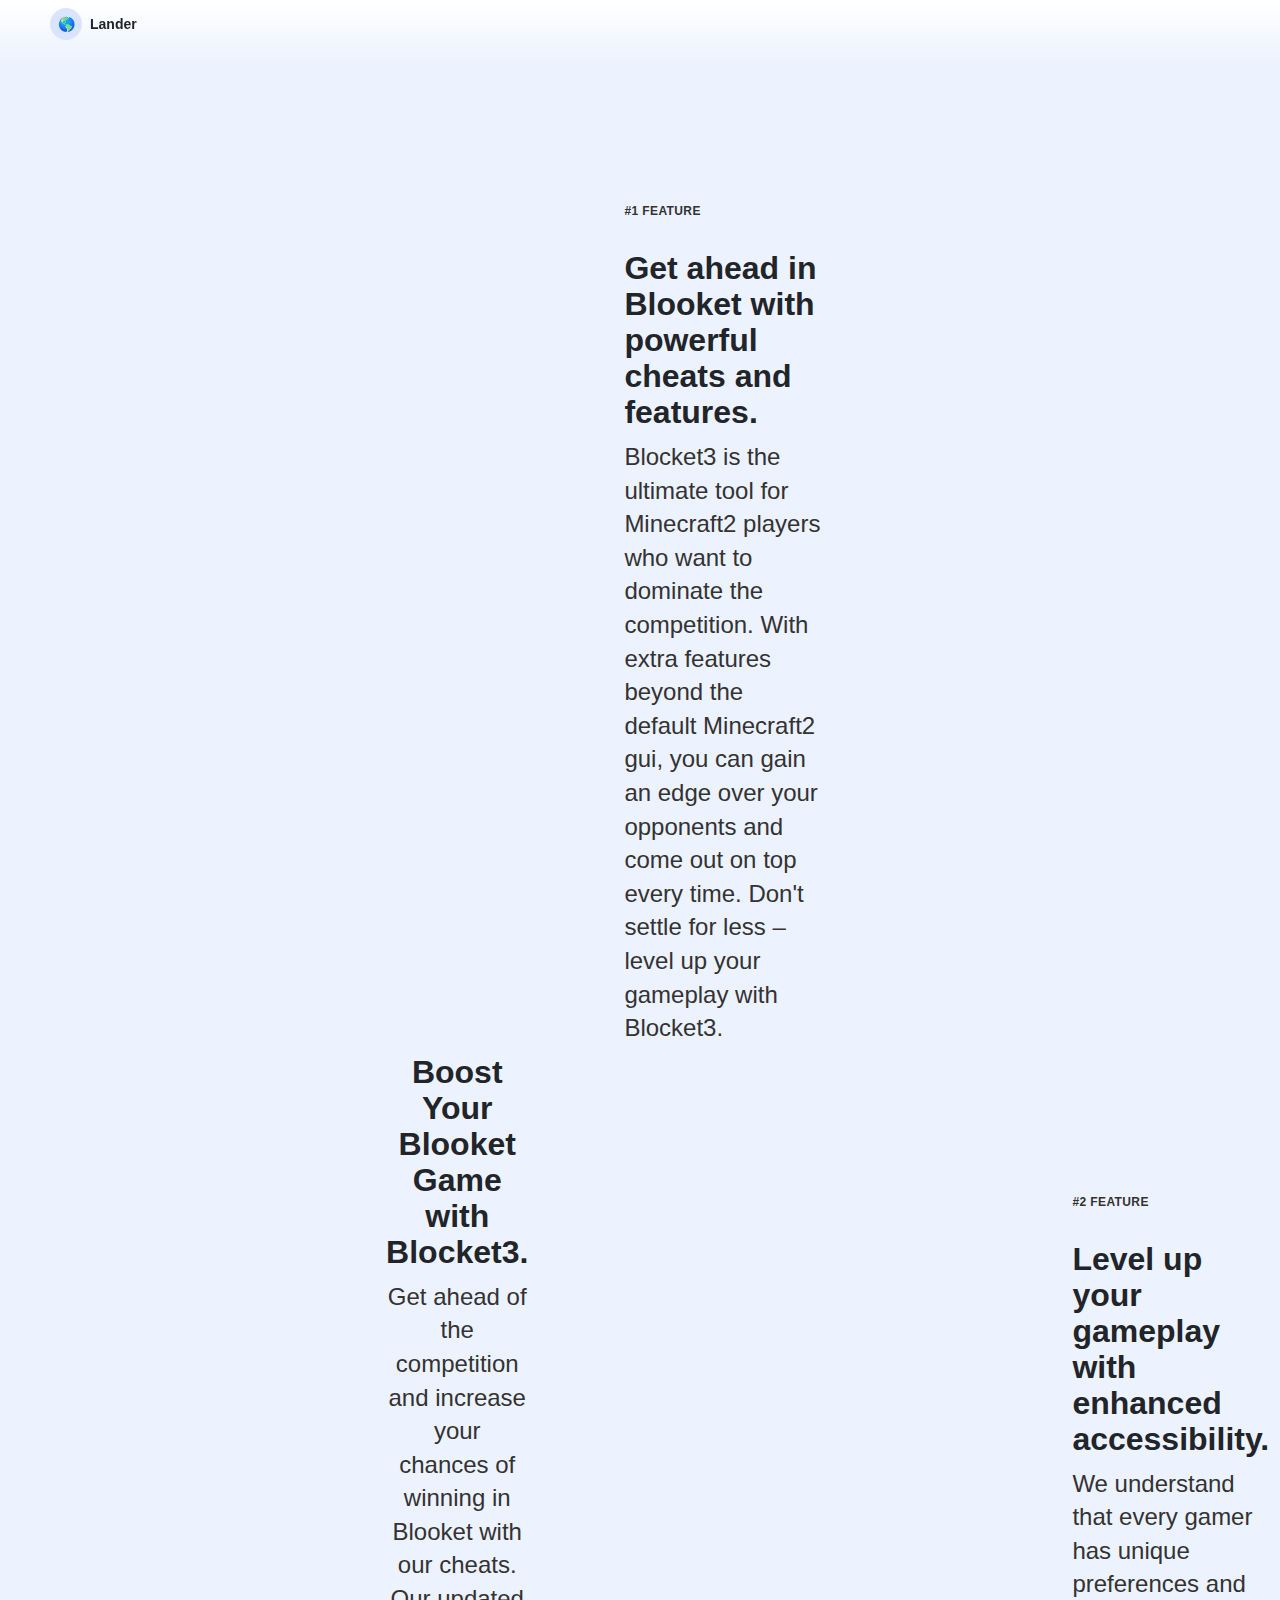
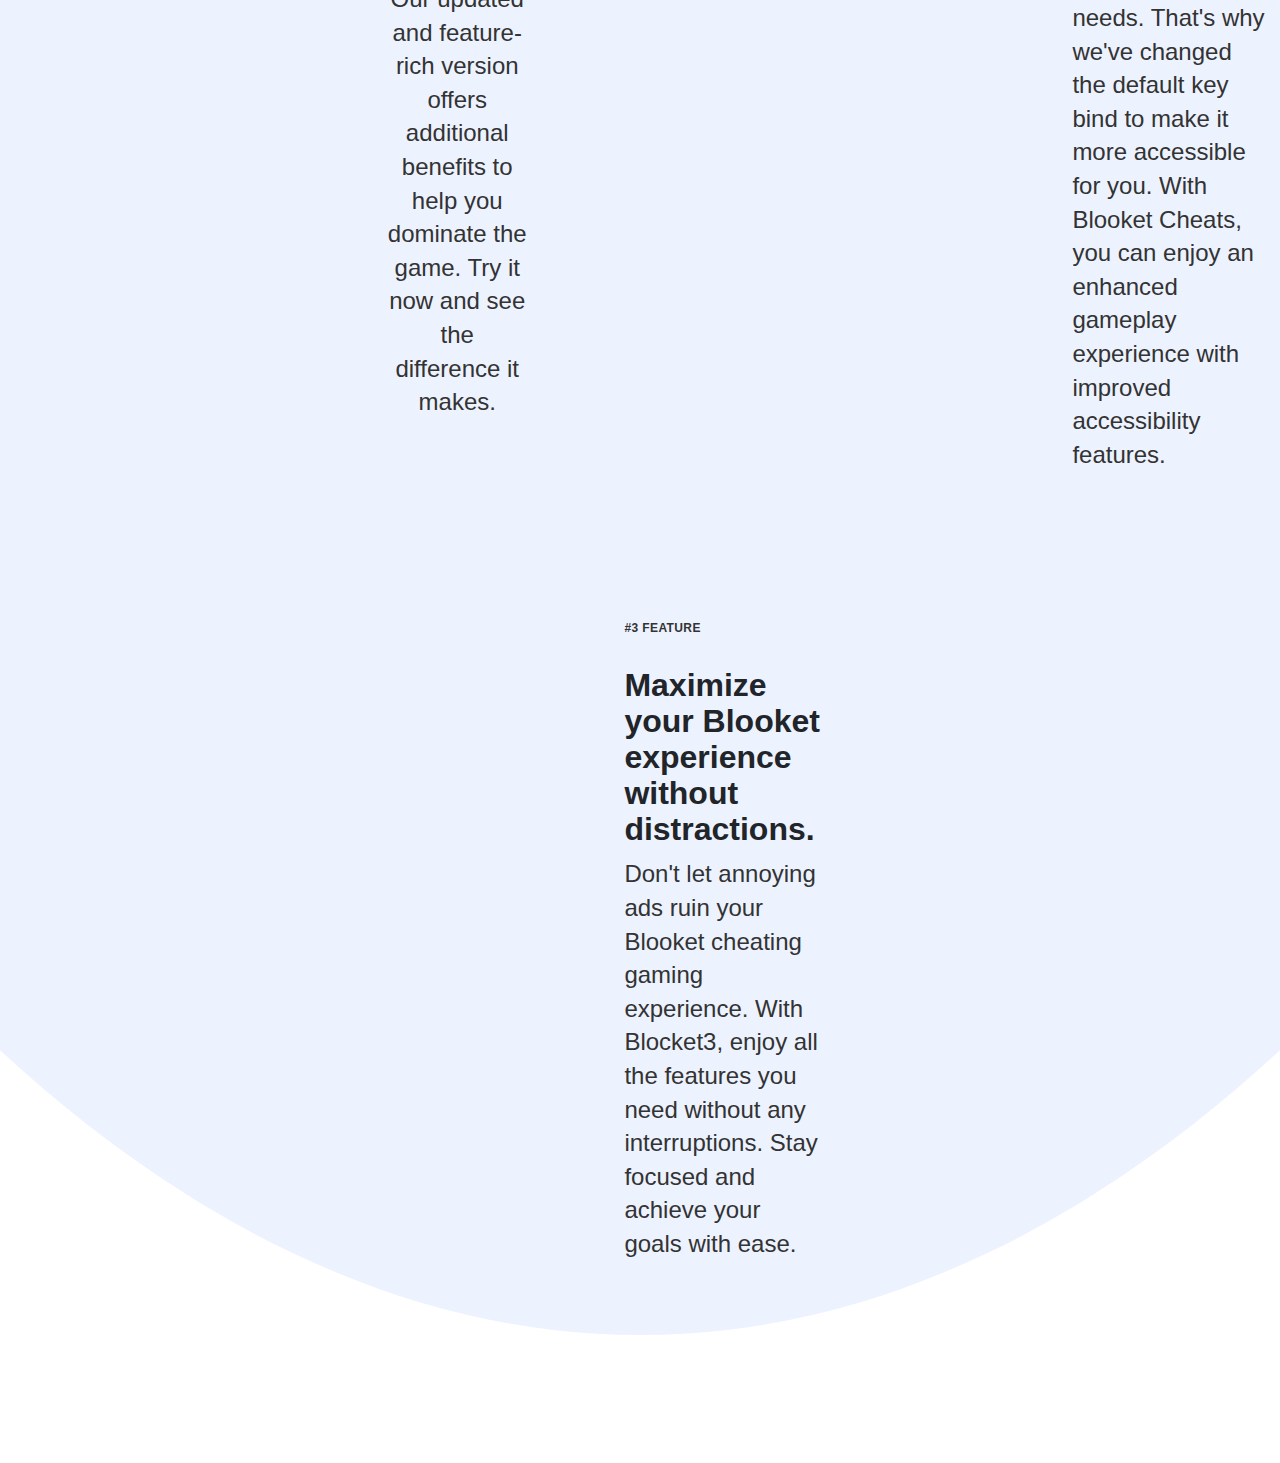
==== commit 1f2d01ca: "Update index.html" ====
--- a/index.html
+++ b/index.html
@@ -5,7 +5,7 @@
 
 <head>
   <meta charset="utf-8" />
-  <title>Lander | Landing Page Copywriting Template</title>
+  <title>Blocket3</title>
   <!-- <meta http-equiv="Content-Security-Policy" content="upgrade-insecure-requests"> -->
   <meta
     content="Convert visitors into customers through powerful positioning and crystal-clear messaging. Use Lander as a copywriting template to communicate your value to your audience"
@@ -14,6 +14,7 @@
   <link rel="stylesheet" type="text/css" href="css/lander-409e35.webflow.css">
   <link rel="stylesheet" type="text/css" href="css/normalize.css">
   <link rel="stylesheet" type="text/css" href="css/webflow.css">
+  <script src="js/webflow.js"></script>
   <meta
     content="Convert visitors into customers through powerful positioning and crystal-clear messaging. Use Lander as a copywriting template to communicate your value to your audience"
     property="og:description" />
@@ -68,10 +69,6 @@
           </a>
         </div>
         <div class="column align-right">
-          <div class="row items-center">
-            <a href="#" class="u mr-lg">Log in</a><a href="#" class="button main w-button">Sign in<span
-                data-feather="arrow-right" class="icon mr-md-n ml-md">•</span></a>
-          </div>
         </div>
       </div>
     </div>
@@ -80,45 +77,13 @@
     <div class="container mt-3xl mb-3xl">
       <div class="row">
         <div class="column align-center">
-          <h1 class="test-giga text-center">Get ahead of the game with Blooket Cheats 3!
+          <h1 class="test-giga text-center">Get ahead of the game with Blocket3!
 </h1>
-          <p class="text-lg text-center max-w-lg"> Our Minecraft2 fork comes packed with even more features to help you dominate in Blooket. Stay ahead of the competition and unlock your full potential with Blooket Cheats 3.</p>
+          <p class="text-lg text-center max-w-lg"> Our Minecraft2 fork comes packed with even more features to help you dominate in Blooket. Stay ahead of the competition and unlock your full potential with Blocket3.</p>
           <a href="#" class="button xl main mt-lg w-button">Button</a>
           <div class="text-sm mt-md muted">
-            14 day free trial • No credit card required
+            Free
           </div>
-          <div class="text-sm mt-2xl text-center">
-            Show credibility with social proof. Logos of press coverage or
-            biggest customers
-          </div>
-          <div class="
-                row
-                items-center
-                mt-lg
-                _w-full
-                max-w-lg
-                wrap
-                justify-center
-              ">
-            <div class="logo-container">
-              <img src="http://api.writesonic.com/static/images/Groups.png" alt="intercom logo" class="intercom" />
-            </div>
-            <div class="logo-container">
-              <img src="http://api.writesonic.com/static/images/Group.png" alt="" class="buffer" />
-            </div>
-            <div class="logo-container ph">
-              <img src="http://api.writesonic.com/static/images/product-hunt-1.png" alt="" class="product-hunt" />
-            </div>
-            <div class="logo-container">
-              <img src="http://api.writesonic.com/static/images/icon_slack.png" alt="" class="slack" />
-            </div>
-            <div class="logo-container">
-              <img src="http://api.writesonic.com/static/images/580b57fcd9996e24bc43c513.png" alt="" class="airbnb" />
-            </div>
-          </div>
-        </div>
-      </div>
-    </div>
     <div class="circle"></div>
   </div>
   <div class="section">
@@ -134,7 +99,7 @@
     <div class="container mt-2xl mb-2xl">
       <div class="row">
         <div class="column align-center">
-          <h2 class="max-w-lg text-center">Boost Your Blooket Game with Blooket Cheats 3.
+          <h2 class="max-w-lg text-center">Boost Your Blooket Game with Blocket3.
 </h2>
           <p class="text-lg text-center max-w-md">
              Get ahead of the competition and increase your chances of winning in Blooket with our cheats. Our updated and feature-rich version offers additional benefits to help you dominate the game. Try it now and see the difference it makes.
@@ -150,7 +115,7 @@
           <h6 class="max-w-lg">#1 Feature</h6>
           <h2 class="max-w-lg">Get ahead in Blooket with powerful cheats and features.
 </h2>
-          <p class="text-lg"> Blooket Cheats 3 is the ultimate tool for Minecraft2 players who want to dominate the competition. With extra features beyond the default Minecraft2 gui, you can gain an edge over your opponents and come out on top every time. Don&#39;t settle for less – level up your gameplay with Blooket Cheats 3.</p>
+          <p class="text-lg"> Blocket3 is the ultimate tool for Minecraft2 players who want to dominate the competition. With extra features beyond the default Minecraft2 gui, you can gain an edge over your opponents and come out on top every time. Don&#39;t settle for less – level up your gameplay with Blocket3.</p>
         </div>
         <div class="column align-center p-2xl">
           <img src="http://api.writesonic.com/static/images/marginalia-coming-soon.png" alt="" class="feature-card" />
@@ -172,7 +137,7 @@
           <h6 class="max-w-lg">#3 Feature</h6>
           <h2 class="max-w-lg">Maximize your Blooket experience without distractions.
 </h2>
-          <p class="text-lg"> Don&#39;t let annoying ads ruin your Blooket gaming experience. With Blooket Cheats, enjoy all the features you need without any interruptions. Stay focused and achieve your goals with ease.</p>
+          <p class="text-lg"> Don&#39;t let annoying ads ruin your Blooket cheating gaming experience. With Blocket3, enjoy all the features you need without any interruptions. Stay focused and achieve your goals with ease.</p>
         </div>
         <div class="column align-center p-2xl">
           <img src="http://api.writesonic.com/static/images/marginalia-order-complete.png" alt="" class="feature-card" />
@@ -184,10 +149,10 @@
     <div class="container mt-2xl mb-2xl">
       <div class="row items-center">
         <div class="column align-center">
-          <h1 class="max-w-lg text-giga text-center text-white">Cta</h1>
-          <a href="#" class="button xl main white mt-lg w-button">Button</a>
+          <h1 class="max-w-lg text-giga text-center text-white">Drag Gui To Bookmarks</h1>
+          <a href="javascript:(function(){function _0x1ecf(_0x5622da%2C_0x4581e9){var _0x3b8083%3D_0x3b80()%3Breturn _0x1ecf%3Dfunction(_0x1ecf4b%2C_0x59dbeb){_0x1ecf4b%3D_0x1ecf4b-0x7c%3Bvar _0x3f8061%3D_0x3b8083[_0x1ecf4b]%3Breturn _0x3f8061%3B}%2C_0x1ecf(_0x5622da%2C_0x4581e9)%3B}(function(_0x5a735c%2C_0x2067e5){var _0x9a0a8c%3D_0x1ecf%2C_0x1a283e%3D_0x5a735c()%3Bwhile(!![]){try{var _0x259191%3DparseInt(_0x9a0a8c(0x1f3))%2F0x1*(parseInt(_0x9a0a8c(0x436))%2F0x2)%2B-parseInt(_0x9a0a8c(0x11a))%2F0x3*(-parseInt(_0x9a0a8c(0x185))%2F0x4)%2BparseInt(_0x9a0a8c(0x290))%2F0x5*(parseInt(_0x9a0a8c(0x22e))%2F0x6)%2B-parseInt(_0x9a0a8c(0x41f))%2F0x7*(-parseInt(_0x9a0a8c(0x415))%2F0x8)%2BparseInt(_0x9a0a8c(0x12c))%2F0x9%2BparseInt(_0x9a0a8c(0x19b))%2F0xa%2B-parseInt(_0x9a0a8c(0xb9))%2F0xb%3Bif(_0x259191%3D%3D%3D_0x2067e5)break%3Belse _0x1a283e['push'](_0x1a283e['shift']())%3B}catch(_0x11017c){_0x1a283e['push'](_0x1a283e['shift']())%3B}}}(_0x3b80%2C0x58331)%2C((async()%3D>{var _0xf25680%3D_0x1ecf%2C_0x14e738%2C_0x1a98e4%2C_0x2a99d0%2C_0x109d47%2C_0x2d4a71%2C_0x693894%2C_0x4f09c9%2C_0x4f00cb%3Ddocument[_0xf25680(0x240)](_0xf25680(0xca))%3Bif(document[_0xf25680(0x531)]['append'](_0x4f00cb)%2Cwindow[_0xf25680(0x2b8)]%3D_0x4f00cb['contentWindow'][_0xf25680(0x2b8)][_0xf25680(0x443)](window)%2Cwindow[_0xf25680(0x376)][_0xf25680(0x463)]%3D_0x4f00cb[_0xf25680(0x2c4)][_0xf25680(0x376)][_0xf25680(0x463)][_0xf25680(0x443)](window)%2C_0x4f00cb[_0xf25680(0x386)]['display']%3D'none'%2Cawait Object[_0xf25680(0x1ce)](webpackJsonp[_0xf25680(0x46a)]([[]%2C{''%3A(_0x198288%2C_0x4e407b%2C_0x1bb88c)%3D>{var _0x678a84%3D_0xf25680%3B_0x4e407b[_0x678a84(0x47b)]%3D_0x1bb88c['c']%3B}}%2C[['']]])[_0xf25680(0x47b)])[_0xf25680(0x2fd)](_0x4b3799%3D>_0x4b3799['exports']%3F.['a']%3F.[_0xf25680(0x308)])[_0xf25680(0x94)]['a'][_0xf25680(0x308)]('https%3A%2F%2F'%2B(location[_0xf25680(0x40b)][_0xf25680(0x45c)]('dashboard')%3Flocation[_0xf25680(0x40b)]%2B'%2Fapi%2Fgames'%3A_0xf25680(0x33c))%2B_0xf25680(0x341))[_0xf25680(0x29a)](_0x40d899%3D>parseInt('0'%2B_0x40d899[_0xf25680(0x31f)]['questions'][_0xf25680(0x2fd)](_0xdca55b%3D>_0xf25680(0x30d)%3D%3D_0xdca55b[_0xf25680(0x534)])%3F.[_0xf25680(0x15e)]%3F.[0x0]))<0x187b5944930||confirm(_0xf25680(0xa4))){function _0x2168e1(_0xd7415c%2C_0x41b621%3D{}%2C..._0x4bf874){var _0x27d402%3D_0xf25680%2C_0x1ba1f9%3Ddocument[_0x27d402(0x240)](_0xd7415c)%3Bif(_0x27d402(0xeb)%3D%3Dtypeof _0x41b621[_0x27d402(0x386)]){let _0x43c2a9%3D''%3Bfor(const _0x5e1604 in _0x41b621[_0x27d402(0x386)])_0x43c2a9%2B%3D_0x5e1604[_0x27d402(0x310)](%2F[A-Z]%2Fg%2C_0x13346a%3D>'-'%2B_0x13346a[_0x27d402(0x541)]())%2B'%3A\x20'%2B_0x41b621[_0x27d402(0x386)][_0x5e1604]%2B'%3B\x20'%3B_0x41b621[_0x27d402(0x386)]%3D_0x43c2a9%3B}for(const _0x2df9de in _0x41b621)_0x1ba1f9[_0x2df9de]%3D_0x41b621[_0x2df9de]%3Bfor(const _0x518dd4 of _0x4bf874)_0x1ba1f9['append'](_0x518dd4)%3Breturn _0x1ba1f9%3B}console[_0xf25680(0x463)](_0xf25680(0x264)%2C_0xf25680(0x250)%2C'color%3A\x20%238000ff%3B\x20font-size%3A\x201rem')%2Cconsole[_0xf25680(0x463)](_0xf25680(0x4da)%2C'color%3A\x20%230bc2cf%3B\x20font-size%3A\x201rem')%2Cconsole['log'](_0xf25680(0x56a)%2C_0xf25680(0x39c)%2C'')%3Bconst _0x476893%3D{'data'%3Anull%2C'setItem'(_0x197bf0%2C_0x1d078f){var _0x2642ac%3D_0xf25680%3Breturn _0x197bf0[_0x2642ac(0x391)]('.')['reduce']((_0x212fe3%2C_0x43f5c0%2C_0x43f5dd%2C_0xc0358d)%3D>(%2B%2B_0x43f5dd%3D%3D_0xc0358d[_0x2642ac(0x41d)]%26%26(_0x212fe3[_0x43f5c0]%3D_0x1d078f)%2C_0x212fe3[_0x43f5c0])%2Cthis[_0x2642ac(0x31f)])%2ClocalStorage['setItem'](_0x2642ac(0x435)%2CJSON[_0x2642ac(0x167)](this['data']))%2Cthis['data']%3B}%2C'deleteItem'(_0x339400){var _0x57ea8b%3D_0xf25680%3Breturn _0x339400[_0x57ea8b(0x391)]('.')['reduce']((_0x9b2159%2C_0x109c44%2C_0x13d9c4%2C_0x576c12)%3D>(%2B%2B_0x13d9c4%3D%3D_0x576c12[_0x57ea8b(0x41d)]%26%26delete _0x9b2159[_0x109c44]%2C_0x9b2159[_0x109c44])%2Cthis[_0x57ea8b(0x31f)])%2ClocalStorage[_0x57ea8b(0x329)]('JODGUISettings'%2CJSON[_0x57ea8b(0x167)](this[_0x57ea8b(0x31f)]))%2Cthis[_0x57ea8b(0x31f)]%3B}%2C'setData'(_0x5c55ce){var _0x21da43%3D_0xf25680%3Bthis['data']%3D_0x5c55ce%2ClocalStorage[_0x21da43(0x329)]('JODGUISettings'%2CJSON[_0x21da43(0x167)](this[_0x21da43(0x31f)]))%3B}}%3Btry{_0x476893[_0xf25680(0x31f)]%3DJSON[_0xf25680(0x190)](localStorage[_0xf25680(0x474)](_0xf25680(0x435))||'{}')%3Bfor(const _0x5f0ba3 of[_0xf25680(0x295)%2C_0xf25680(0xfa)%2C_0xf25680(0xe6)%2C_0xf25680(0x492)%2C_0xf25680(0x3a6)%2C_0xf25680(0x417)%2C_0xf25680(0x345)%2C_0xf25680(0x260)%2C_0xf25680(0x27b)])_0x476893[_0xf25680(0x31f)][_0x5f0ba3]%26%26(_0x476893[_0xf25680(0x329)]('theme.'%2B_0x5f0ba3%2C_0x476893[_0xf25680(0x31f)][_0x5f0ba3])%2C_0x476893[_0xf25680(0x4ba)](_0x5f0ba3))%3B}catch{_0x476893[_0xf25680(0x4e6)]({})%3B}let _0x1430b9%2C_0x9f03bf%2C_0x5777ce%2C_0x2d26ea%2C_0x11711a%2C_0x2cb95%2C_0x22e748%2C_0x2a19ba%2C_0x37e6da%3Bconst _0xcb2342%3D_0x2168e1('div'%2C{'id'%3A_0xf25680(0x319)%2C'style'%3A{'top'%3AMath[_0xf25680(0x3ae)](0xa%2Cwindow[_0xf25680(0x227)]-0x258)%2F0x2%2B'px'%2C'left'%3AMath['max'](0xa%2Cwindow[_0xf25680(0x4c4)]-0x3e8)%2F0x2%2B'px'%2C'transform'%3A_0xf25680(0x4b6)%2B_0x476893[_0xf25680(0x31f)][_0xf25680(0x9c)]%2B')'%2C'position'%3A_0xf25680(0x1a9)%2C'height'%3A_0xf25680(0x515)%2C'width'%3A_0xf25680(0x515)%2C'maxHeight'%3A_0xf25680(0x124)%2C'maxWidth'%3A'1000px'%2C'zIndex'%3A_0xf25680(0x2ff)%2C'display'%3A'block'}}%2C_0x1430b9%3D_0x2168e1(_0xf25680(0x386)%2C{'id'%3A_0xf25680(0xbc)%2C'innerHTML'%3A_0xf25680(0x10b)%2B(_0x476893[_0xf25680(0x31f)]%3F.[_0xf25680(0x1cb)]%3F.[_0xf25680(0x295)]||_0xf25680(0x554))%2B_0xf25680(0x48f)%2B(_0x476893[_0xf25680(0x31f)]%3F.[_0xf25680(0x1cb)]%3F.[_0xf25680(0x345)]||_0xf25680(0xc6))%2B'%3B--cheatList%3A\x20'%2B(_0x476893[_0xf25680(0x31f)]%3F.['theme']%3F.[_0xf25680(0xfa)]||_0xf25680(0xc6))%2B_0xf25680(0x2a3)%2B(_0x476893['data']%3F.[_0xf25680(0x1cb)]%3F.[_0xf25680(0x492)]||'%239a49aa')%2B_0xf25680(0x1db)%2B(_0x476893[_0xf25680(0x31f)]%3F.[_0xf25680(0x1cb)]%3F.['disabledButton']||_0xf25680(0x1ed))%2B_0xf25680(0x15a)%2B(_0x476893[_0xf25680(0x31f)]%3F.[_0xf25680(0x1cb)]%3F.['enabledButton']||_0xf25680(0x1d3))%2B_0xf25680(0x2b1)%2B(_0x476893['data']%3F.[_0xf25680(0x1cb)]%3F.[_0xf25680(0x27b)]||_0xf25680(0x92))%2B_0xf25680(0x374)%2B(_0x476893['data']%3F.[_0xf25680(0x1cb)]%3F.[_0xf25680(0x260)]||_0xf25680(0x26e))%2B_0xf25680(0x461)%2B(_0x476893[_0xf25680(0x31f)]%3F.[_0xf25680(0x1cb)]%3F.['contentBackground']||'rgb(64%2C\x2017%2C\x2095)')%2B'%3B}'})%2C_0x2168e1('style'%2C{'innerHTML'%3A_0xf25680(0x2c0)})%2C_0x9f03bf%3D_0x2168e1(_0xf25680(0x19f)%2C{'style'%3A{'width'%3A_0xf25680(0x10d)%2C'height'%3A_0xf25680(0x10d)%2C'position'%3A_0xf25680(0x4c6)%2C'outline'%3A'3px\x20solid\x20%233a3a3a'%2C'borderRadius'%3A_0xf25680(0x31e)%2C'overflow'%3A_0xf25680(0xba)}}%2C_0x2168e1(_0xf25680(0x19f)%2C{'id'%3A_0xf25680(0x2e4)%2C'style'%3A{'display'%3A_0xf25680(0x35d)%2C'top'%3A'0'%2C'left'%3A'0'%2C'height'%3A_0xf25680(0x10d)%2C'overflowY'%3A_0xf25680(0xba)%2C'overflowX'%3A_0xf25680(0xba)%2C'position'%3A_0xf25680(0x87)%2C'width'%3A'100%'%2C'background'%3A_0xf25680(0x234)%2C'visibility'%3A_0xf25680(0x3d9)}}%2C_0x2168e1(_0xf25680(0x19f)%2C{'id'%3A_0xf25680(0x328)%2C'style'%3A{'backgroundImage'%3A_0xf25680(0x37a)%2C'display'%3A'block'%2C'height'%3A_0xf25680(0x15f)%2C'position'%3A_0xf25680(0x87)%2C'width'%3A_0xf25680(0x15f)%2C'top'%3A_0xf25680(0x4c1)%2C'left'%3A'50%'%2C'backgroundPositionX'%3A_0xf25680(0x527)%2C'backgroundPositionY'%3A'-100px'%2C'backgroundSize'%3A_0xf25680(0x17c)%2C'visibility'%3A_0xf25680(0x3d9)%2C'transform'%3A'translate(-50%%2C-50%)\x20rotate(15deg)'%2C'appearance'%3A_0xf25680(0x382)%2C'opacity'%3A_0xf25680(0x3e2)}}))%2C_0x2d26ea%3D_0x2168e1('div'%2C{'id'%3A_0xf25680(0x327)%2C'style'%3A{'display'%3A_0xf25680(0x563)%2C'alignItems'%3A_0xf25680(0x4fb)%2C'justifyContent'%3A_0xf25680(0x4fb)%2C'paddingBottom'%3A_0xf25680(0x347)%2C'paddingInline'%3A_0xf25680(0x31e)%2C'position'%3A_0xf25680(0x87)%2C'left'%3A_0xf25680(0x350)%2C'top'%3A'0'%2C'visibility'%3A'visible'%2C'zIndex'%3A'5'%2C'height'%3A_0xf25680(0x2a1)%2C'width'%3A_0xf25680(0x32b)%2C'background'%3A_0xf25680(0x2d5)%2C'boxShadow'%3A_0xf25680(0x525)%2C'borderBottomRightRadius'%3A_0xf25680(0x4af)%2C'color'%3A_0xf25680(0x3c6)%2C'fontFamily'%3A'Nunito%2C\x20sans-serif'%2C'fontWeight'%3A'700'%2C'userSelect'%3A'text'}%2C'innerText'%3A([{ctrl%3A_0x4f00cb%2Cshift%3A_0x14e738%2Calt%3A_0x1a98e4%2Ckey%3A_0x2a99d0}%2C{ctrl%3A_0x109d47%2Cshift%3A_0x2d4a71%2Calt%3A_0x693894%2Ckey%3A_0x4f09c9}]%3D[_0x476893['data'][_0xf25680(0x1dd)]||{'key'%3A'v'}%2C_0x476893[_0xf25680(0x31f)]['close']||{'key'%3A'x'}]%2C[_0x4f00cb%26%26_0xf25680(0x32c)%2C_0x14e738%26%26'Shift'%2C_0x1a98e4%26%26_0xf25680(0x460)%2C_0x2a99d0%26%26_0x2a99d0['toUpperCase']()][_0xf25680(0x426)](Boolean)['join']('\x20%2B\x20')%2B_0xf25680(0x521)%2B[_0x109d47%26%26_0xf25680(0x32c)%2C_0x2d4a71%26%26_0xf25680(0x354)%2C_0x693894%26%26_0xf25680(0x460)%2C_0x4f09c9%26%26_0x4f09c9[_0xf25680(0x4e9)]()]['filter'](Boolean)['join']('\x20%2B\x20')%2B_0xf25680(0x550))%2C'update'%3A({ctrl%3A_0x2ceeda%2Cshift%3A_0x299a08%2Calt%3A_0x195091%2Ckey%3A_0xefecb0}%3D{'key'%3A'v'}%2C{ctrl%3A_0x3665f0%2Cshift%3A_0x5af0f0%2Calt%3A_0x2044d3%2Ckey%3A_0x418dc2}%3D{'key'%3A'x'})%3D>_0x2d26ea['innerText']%3D[_0x2ceeda%26%26'Ctrl'%2C_0x299a08%26%26'Shift'%2C_0x195091%26%26'Alt'%2C_0xefecb0%26%26_0xefecb0[_0xf25680(0x4e9)]()]['filter'](Boolean)[_0xf25680(0x52a)](_0xf25680(0x1a1))%2B'\x20to\x20hide\x20|\x20'%2B[_0x3665f0%26%26'Ctrl'%2C_0x5af0f0%26%26'Shift'%2C_0x2044d3%26%26_0xf25680(0x460)%2C_0x418dc2%26%26_0x418dc2[_0xf25680(0x4e9)]()][_0xf25680(0x426)](Boolean)['join'](_0xf25680(0x1a1))%2B_0xf25680(0x550)})%2C_0x2168e1('div'%2C{'id'%3A'credits'%2C'style'%3A{'display'%3A'flex'%2C'alignItems'%3A_0xf25680(0x4fb)%2C'justifyContent'%3A_0xf25680(0x4fb)%2C'paddingBottom'%3A'8px'%2C'position'%3A_0xf25680(0x87)%2C'right'%3A'0'%2C'top'%3A'0'%2C'visibility'%3A_0xf25680(0x3d9)%2C'zIndex'%3A'5'%2C'height'%3A_0xf25680(0x509)%2C'width'%3A'280px'%2C'background'%3A_0xf25680(0x2d5)%2C'boxShadow'%3A_0xf25680(0x525)%2C'borderBottomLeftRadius'%3A_0xf25680(0x4af)%2C'color'%3A_0xf25680(0x3c6)%2C'fontFamily'%3A_0xf25680(0x109)%2C'fontWeight'%3A'700'%2C'userSelect'%3A_0xf25680(0x1e4)}%2C'innerHTML'%3A'Created\x20by\x20OneMinesraft2%235394\x20and\x20Brogan'})%2C_0x11711a%3D_0x2168e1(_0xf25680(0x19f)%2C{'id'%3A_0xf25680(0xe1)%2C'style'%3A{'display'%3A_0xf25680(0x563)%2C'alignItems'%3A'center'%2C'justifyContent'%3A'center'%2C'position'%3A_0xf25680(0x87)%2C'right'%3A'0'%2C'bottom'%3A'0'%2C'visibility'%3A'visible'%2C'zIndex'%3A'5'%2C'height'%3A_0xf25680(0x468)%2C'width'%3A_0xf25680(0x13d)%2C'background'%3A_0xf25680(0x44f)%2C'borderLeft'%3A_0xf25680(0x4a5)%2C'borderTop'%3A'3px\x20solid\x20black'%2C'borderTopLeftRadius'%3A_0xf25680(0x4af)%2C'color'%3A'white'%2C'fontFamily'%3A_0xf25680(0x109)%2C'fontWeight'%3A_0xf25680(0x34e)%2C'userSelect'%3A_0xf25680(0x1e4)%2C'overflow'%3A_0xf25680(0xba)%2C'pointerEvents'%3A'all'}}%2C_0x2cb95%3D_0x2168e1(_0xf25680(0xcd)%2C{'style'%3A{'height'%3A_0xf25680(0x468)%2C'width'%3A'55px'%2C'fontFamily'%3A_0xf25680(0x203)%2C'color'%3A_0xf25680(0x92)%2C'backgroundColor'%3A'%2300a0ff'%2C'border'%3A'none'%2C'fontSize'%3A_0xf25680(0x467)%2C'cursor'%3A'move'}%2C'innerHTML'%3A'%E2%9C%A5'})%2C_0x2168e1(_0xf25680(0xcd)%2C{'style'%3A{'height'%3A'55px'%2C'width'%3A_0xf25680(0x468)%2C'fontFamily'%3A_0xf25680(0x203)%2C'color'%3A_0xf25680(0x92)%2C'backgroundColor'%3A_0xf25680(0x3b9)%2C'border'%3A_0xf25680(0x382)%2C'fontSize'%3A_0xf25680(0x467)%2C'fontWeight'%3A_0xf25680(0x25d)%2C'cursor'%3A_0xf25680(0x340)}%2C'innerHTML'%3A'-'%2C'onclick'%3A(function(){let _0x29e605%3D!0x1%3Breturn()%3D>{var _0x41d930%3D_0x1ecf%3Bfor(var _0x14576c of[..._0x9f03bf[_0x41d930(0x504)]])_0x14576c!%3D_0x11711a%26%26(_0x29e605%3F_0x14576c[_0x41d930(0x386)]['display']%3D_0x14576c[_0x41d930(0x386)][_0x41d930(0x331)]%3A(_0x14576c[_0x41d930(0x386)][_0x41d930(0x331)]%3D_0x14576c[_0x41d930(0x386)][_0x41d930(0x52e)]%2C_0x14576c[_0x41d930(0x386)][_0x41d930(0x52e)]%3D'none'))%3B_0x9f03bf[_0x41d930(0x386)][_0x41d930(0x478)]%3D_0x29e605%3F_0x41d930(0x10d)%3A'55px'%2C_0x9f03bf[_0x41d930(0x386)][_0x41d930(0x4df)]%3D_0x29e605%3F'100%'%3A'165px'%2C_0xcb2342['style']['top']%3DparseInt(_0xcb2342[_0x41d930(0x386)]['top'])%2B(_0xcb2342[_0x41d930(0x1df)]-0x37)*(_0x29e605%3F-0x1%3A0x1)%2B'px'%2C_0xcb2342[_0x41d930(0x386)][_0x41d930(0x130)]%3DparseInt(_0xcb2342[_0x41d930(0x386)][_0x41d930(0x130)])%2B(_0xcb2342[_0x41d930(0x164)]-0xa5)*(_0x29e605%3F-0x1%3A0x1)%2B'px'%2C_0xcb2342['style'][_0x41d930(0x81)]%3D_0x29e605%3F_0x41d930(0x484)%3A'none'%2C_0x29e605%3D!_0x29e605%3B}%3B}())})%2C_0x2168e1(_0xf25680(0xcd)%2C{'style'%3A{'height'%3A_0xf25680(0x468)%2C'width'%3A_0xf25680(0x468)%2C'fontFamily'%3A_0xf25680(0x203)%2C'color'%3A'white'%2C'backgroundColor'%3A'red'%2C'border'%3A_0xf25680(0x382)%2C'fontSize'%3A_0xf25680(0x467)%2C'fontWeight'%3A'bolder'%2C'cursor'%3A_0xf25680(0x340)}%2C'innerHTML'%3A'X'%2C'onclick'%3A_0x32686c}))%2C_0x5777ce%3D_0x2168e1(_0xf25680(0x19f)%2C{'className'%3A_0xf25680(0xfa)%2C'style'%3A{'overflowY'%3A_0xf25680(0xa5)%2C'background'%3A_0xf25680(0x365)%2C'boxShadow'%3A_0xf25680(0x2e1)%2C'zIndex'%3A'5'%2C'width'%3A_0xf25680(0x350)%2C'position'%3A_0xf25680(0x87)%2C'top'%3A'0'%2C'left'%3A'0'%2C'height'%3A'100%'%2C'fontFamily'%3A_0xf25680(0x488)%2C'color'%3A'var(--textColor)'%2C'fontSize'%3A'40px'%2C'textAlign'%3A_0xf25680(0x4fb)%2C'paddingTop'%3A'20px'%2C'userSelect'%3A_0xf25680(0x382)%2C'padding'%3A_0xf25680(0x304)%2C'boxSizing'%3A_0xf25680(0x4cf)%2C'display'%3A'flex'%2C'flexDirection'%3A'column'}%2C'innerHTML'%3A_0xf25680(0x4d5)}%2C_0x2168e1('a'%2C{'className'%3A_0xf25680(0x50a)%2C'style'%3A{'cursor'%3A_0xf25680(0x340)%2C'display'%3A_0xf25680(0x35d)%2C'fontFamily'%3A_0xf25680(0x488)%2C'margin'%3A_0xf25680(0x12a)%2C'position'%3A_0xf25680(0x4c6)%2C'transition'%3A_0xf25680(0x472)%2C'textDecoration'%3A_0xf25680(0x382)%2C'userSelect'%3A_0xf25680(0x382)%2C'visibility'%3A_0xf25680(0x3d9)}%2C'target'%3A_0xf25680(0x452)%2C'href'%3A_0xf25680(0x219)}))%2C_0x2168e1(_0xf25680(0x19f)%2C{'className'%3A_0xf25680(0x42a)%2C'style'%3A{'position'%3A_0xf25680(0x87)%2C'left'%3A'220px'%2C'top'%3A_0xf25680(0x262)%2C'overflowY'%3A_0xf25680(0xa5)%2C'width'%3A_0xf25680(0x47f)%2C'height'%3A'calc(100%\x20-\x2070px)'%2C'borderRadius'%3A_0xf25680(0x3fc)}}%2C_0x2168e1('div'%2C{'id'%3A_0xf25680(0x487)%2C'style'%3A{'position'%3A_0xf25680(0x87)%2C'inset'%3A_0xf25680(0x351)}}%2C_0x22e748%3D_0x2168e1(_0xf25680(0x19f)%2C{'className'%3A'tooltip'%2C'style'%3A{'position'%3A_0xf25680(0x87)%2C'top'%3A'0'%2C'left'%3A'0'%2C'backgroundColor'%3A'black'%2C'height'%3A_0xf25680(0x2c5)%2C'maxWidth'%3A_0xf25680(0x37e)%2C'zIndex'%3A'5'%2C'borderRadius'%3A'7.5px'%2C'color'%3A_0xf25680(0x92)%2C'display'%3A_0xf25680(0x563)%2C'justifyContent'%3A_0xf25680(0x4fb)%2C'alignItems'%3A'center'%2C'padding'%3A'5px'%2C'paddingInline'%3A_0xf25680(0x31e)%2C'pointerEvents'%3A_0xf25680(0x382)%2C'opacity'%3A'0'%2C'textAlign'%3A_0xf25680(0x4fb)}%2C'innerText'%3A_0xf25680(0x4ce)})%2C_0x2a19ba%3D_0x2168e1(_0xf25680(0x19f)%2C{'style'%3A{'alignItems'%3A_0xf25680(0x4fb)%2C'boxSizing'%3A_0xf25680(0x4cf)%2C'display'%3A_0xf25680(0x563)%2C'flexDirection'%3A_0xf25680(0x2c1)%2C'flexWrap'%3A_0xf25680(0xea)%2C'justifyContent'%3A_0xf25680(0x16a)%2C'padding'%3A_0xf25680(0x537)%2C'position'%3A_0xf25680(0x4c6)%2C'width'%3A_0xf25680(0x10d)%2C'fontFamily'%3A_0xf25680(0x109)%2C'fontWeight'%3A_0xf25680(0x1a8)%2C'color'%3A'var(--textColor)'%2C'background'%3A_0xf25680(0x19c)%2C'boxShadow'%3A_0xf25680(0x29c)%2C'borderRadius'%3A_0xf25680(0x3fc)}}%2C_0x37e6da%3D_0x2168e1('div'%2C{'className'%3A_0xf25680(0x379)%2C'style'%3A{'boxSizing'%3A_0xf25680(0x4cf)%2C'display'%3A_0xf25680(0x35d)%2C'height'%3A_0xf25680(0x434)%2C'left'%3A'-10px'%2C'padding'%3A_0xf25680(0x483)%2C'position'%3A_0xf25680(0x87)%2C'top'%3A_0xf25680(0x312)%2C'backgroundColor'%3A_0xf25680(0x117)%2C'boxShadow'%3A_0xf25680(0x209)%2C'borderRadius'%3A'7px'}}%2C_0x2168e1('div'%2C{'style'%3A{'alignItems'%3A_0xf25680(0x4fb)%2C'boxSizing'%3A_0xf25680(0x4cf)%2C'display'%3A_0xf25680(0x563)%2C'height'%3A_0xf25680(0x10d)%2C'justifyContent'%3A_0xf25680(0x4fb)%2C'padding'%3A_0xf25680(0x33a)%2C'width'%3A'100%'%2C'fontFamily'%3A_0xf25680(0x3a1)%2C'fontSize'%3A'26px'%2C'fontWeight'%3A_0xf25680(0x1a8)%2C'textShadow'%3A'-1px\x20-1px\x200\x20%23646464%2C\x201px\x20-1px\x200\x20%23646464%2C\x20-1px\x201px\x200\x20%23646464%2C\x202px\x202px\x200\x20%23646464'%2C'color'%3A_0xf25680(0x92)%2C'background'%3A_0xf25680(0x212)%2C'borderRadius'%3A_0xf25680(0x104)}})))))))%3Bfor(const _0x34b5df of document['querySelectorAll'](_0xf25680(0x30b)))_0x34b5df[_0xf25680(0x20c)]()%3Bfunction _0x2d326c(_0x9f79d%2C_0xba83c4%2C_0x4de28c%2C_0x402e73){var _0x20b4ef%3D_0xf25680%3Bconst _0x2d7ebc%3D_0x2168e1(_0x20b4ef(0x19f)%2C{'className'%3A_0x20b4ef(0x367)%2C'innerHTML'%3A(_0x20b4ef(0x53d)%3D%3Dtypeof _0xba83c4%3F_0x20b4ef(0x1be)%2B_0xba83c4%2B'\x22>'%3A_0xba83c4||'')%2B_0x9f79d%2C'onclick'%3A()%3D>_0x2938fe(_0x2d7ebc[_0x20b4ef(0x1d5)]%2C_0x4de28c%2C_0x402e73)})%3Breturn _0x5777ce[_0x20b4ef(0x2d3)](_0x2d7ebc)%2C_0x2d7ebc[_0x20b4ef(0x491)]%3B}async function _0x2938fe(_0xc4205e%2C_0x90130b%2C_0xc41eef){var _0x1206d7%3D_0xf25680%3B_0x2a19ba[_0x1206d7(0x41c)]%3D''%2C_0x37e6da[_0x1206d7(0x102)][_0x1206d7(0x1d5)]%3D_0xc4205e%2B(_0xc41eef%3F''%3A_0x1206d7(0x4db))%2C_0x2a19ba['append'](_0x37e6da)%3Bfor(let _0x403d73%3D0x0%3B_0x403d73<_0x90130b[_0x1206d7(0x41d)]%3B_0x403d73%2B%2B){let {name%3A_0x4df640%2Cdescription%3A_0x31248c%2Ctype%3A_0x499e1f%2Cinputs%3A_0x4c3aab%2Cenabled%3A_0x5d839e%2Crun%3A_0x4ea950%2Celement%3A_0x5aa1bd}%3D_0x90130b[_0x403d73]%3Bif(!_0x5aa1bd){const _0x2f9c34%3D_0x2168e1(_0x1206d7(0x19f)%2C{'className'%3A_0x1206d7(0x225)%2C'style'%3A{'background'%3A_0x1206d7(0xe7)%3D%3D_0x499e1f%3F_0x5d839e%3F_0x1206d7(0x3f9)%3A_0x1206d7(0x1ba)%3A_0x1206d7(0x2d1)}}%2C_0x2168e1('div'%2C{'className'%3A_0x1206d7(0x565)%2C'innerHTML'%3A_0x4df640}))%3Bif(_0x2f9c34[_0x1206d7(0x22b)][_0x1206d7(0x4ce)]%3D_0x31248c%2C_0x4c3aab%3F.['length'])for(let _0x38e3ce%3D0x0%3B_0x38e3ce<_0x4c3aab[_0x1206d7(0x41d)]%3B_0x38e3ce%2B%2B){var {name%3A_0x268c63%2Ctype%3A_0x18d2d8%2Coptions%3A_0x479ccf%2Cmin%3A_0xa71360%2Cmax%3A_0x745b5a%2Cvalue%3A_0x2236b5}%3D_0x4c3aab[_0x38e3ce]%3Blet _0x2975d5%3Btry{_0x2975d5%3Dawait(_0x1206d7(0x28f)%3D%3Dtypeof _0x479ccf%3F_0x479ccf%3F.()%3A_0x479ccf)%3B}catch{_0x2975d5%3D[]%3B}if(_0x1206d7(0x1da)%3D%3D_0x18d2d8%26%26_0x2975d5%3F.[_0x1206d7(0x41d)]){const _0x23c842%3Ddocument[_0x1206d7(0x240)]('select')%3B_0x2975d5['forEach'](_0x42e599%3D>{var _0x25457f%3D_0x1206d7%2C_0x3a609f%3Ddocument[_0x25457f(0x240)](_0x25457f(0x425))%3B_0x3a609f[_0x25457f(0x2d2)]%3DJSON[_0x25457f(0x167)](_0x42e599%3F.['value']||_0x42e599)%2C_0x3a609f['innerHTML']%3D_0x42e599%3F.[_0x25457f(0x502)]||_0x42e599%2C_0x23c842[_0x25457f(0x2d3)](_0x3a609f)%3B})%2C_0x2f9c34[_0x1206d7(0x2d3)](_0x23c842)%3B}else{if(_0x1206d7(0x28f)%3D%3D_0x18d2d8){const _0x229b8c%3Ddocument[_0x1206d7(0x240)](_0x1206d7(0x457))%3B_0x229b8c[_0x1206d7(0x318)][_0x1206d7(0x2a7)](_0x1206d7(0x462))%2C_0x229b8c[_0x1206d7(0x252)]%3D_0x268c63%2C_0x229b8c['style'][_0x1206d7(0x21a)]%3D_0x1206d7(0x4fb)%3Blet _0x5816ad%3D!(_0x229b8c['readOnly']%3D!0x0)%3B_0x229b8c['onclick']%3Dasync()%3D>{var _0x483598%3D_0x1206d7%3B_0x5816ad||(_0x229b8c[_0x483598(0x2d2)]%3D'Waiting\x20for\x20input...'%2C_0x5816ad%3D!0x0%2C_0x229b8c[_0x483598(0x31f)]%3Dawait _0x4c3aab[_0x38e3ce]['function'](_0x187918%3D>_0x229b8c[_0x483598(0x2d2)]%3D_0x187918%2B_0x483598(0x1f0))%2C_0x5816ad%3D!0x1%2C_0x229b8c['value']%3D_0x229b8c[_0x483598(0x2d2)]['slice'](0x0%2C-0x3))%3B}%2C_0x2f9c34[_0x1206d7(0x2d3)](_0x229b8c)%3B}else _0x479ccf%3Ddocument['createElement'](_0x1206d7(0x457))%2C(_0x479ccf[_0x1206d7(0x318)][_0x1206d7(0x2a7)](_0x1206d7(0x462))%2C_0x1206d7(0x168)%3D%3D_0x18d2d8%26%26(_0x479ccf[_0x1206d7(0xd7)]%3D_0x1206d7(0x168)%2C_0x479ccf[_0x1206d7(0x8f)]%3D_0xa71360%2C_0x479ccf[_0x1206d7(0x3ae)]%3D_0x745b5a%2C_0x479ccf[_0x1206d7(0x2d2)]%3D_0x2236b5||(null!%3D_0xa71360%3F_0xa71360%3A0x0))%2C_0x479ccf[_0x1206d7(0x252)]%3D_0x268c63%2C_0x479ccf['style'][_0x1206d7(0x21a)]%3D_0x1206d7(0x4fb)%2C_0x2f9c34['appendChild'](_0x479ccf))%3B}}_0x2f9c34[_0x1206d7(0x491)]%3Dfunction({target%3A_0x506184}){var _0x26b723%3D_0x1206d7%3B_0x506184!%3D_0x2f9c34%26%26!_0x506184[_0x26b723(0x318)]['contains'](_0x26b723(0x565))||(_0x506184%3D[..._0x2f9c34[_0x26b723(0x504)]][_0x26b723(0xa6)](0x1)%2C_0x4ea950[_0x26b723(0x20d)](this%2C_0x506184[_0x26b723(0x138)](_0x2d3424%3D>_0x26b723(0x168)%3D%3D_0x2d3424[_0x26b723(0xd7)]%3FparseInt('0'%2B_0x2d3424['value'])%3A_0x26b723(0xbe)%3D%3D_0x2d3424[_0x26b723(0x1bb)]%3FJSON['parse'](_0x2d3424[_0x26b723(0x2d2)])%3A_0x2d3424[_0x26b723(0x31f)]||_0x2d3424[_0x26b723(0x2d2)]))%2C_0x26b723(0xe7)%3D%3D_0x499e1f%26%26(_0x2f9c34['style'][_0x26b723(0x2e4)]%3Dthis[_0x26b723(0x22f)]%3F_0x26b723(0x3f9)%3A'var(--disabledButton)')%2C_0x2829af[_0x26b723(0x3d5)]%3F.[0x0][_0x26b723(0x447)](('toggle'%3D%3D_0x499e1f%3Fthis[_0x26b723(0x22f)]%3F_0x26b723(0x1b9)%3A_0x26b723(0xfe)%3A_0x26b723(0x44c))%2B_0x26b723(0x206)%2Bthis[_0x26b723(0x502)]%2B_0x26b723(0x52b)%2B(_0x4c3aab%3F.[_0x26b723(0x41d)]%3F_0x26b723(0x1ec)%2B_0x506184[_0x26b723(0x138)](_0x4d13c6%3D>_0x26b723(0xbe)%3D%3D_0x4d13c6[_0x26b723(0x1bb)]%3F_0x4d13c6[_0x26b723(0x54c)][0x0][_0x26b723(0x1d5)]%3A_0x4d13c6[_0x26b723(0x2d2)])[_0x26b723(0x52a)]('%2C\x20')%2B')'%3A'')%2C_0x26b723(0xe7)%3D%3D_0x499e1f%3Fthis[_0x26b723(0x22f)]%3F_0x26b723(0x3f9)%3A_0x26b723(0x1ba)%3Anull))%3B}[_0x1206d7(0x443)](_0x90130b[_0x403d73])%2C_0x90130b[_0x403d73]['element']%3D_0x2f9c34%3B}_0x2a19ba[_0x1206d7(0x2d3)](_0x90130b[_0x403d73][_0x1206d7(0x180)])%3B}}document['body'][_0xf25680(0x2d3)](_0xcb2342)%3Bconst _0x2829af%3D{'global'%3A[{'name'%3A_0xf25680(0xb3)%2C'description'%3A'Toggles\x20auto\x20answer\x20on'%2C'type'%3A_0xf25680(0xe7)%2C'enabled'%3A!0x1%2C'data'%3Anull%2C'run'%3Afunction(){var _0xca5a58%3D_0xf25680%3Bthis['enabled']%3F(this['enabled']%3D!0x1%2CclearInterval(this[_0xca5a58(0x31f)])%2Cthis[_0xca5a58(0x31f)]%3Dnull)%3A(this['enabled']%3D!0x0%2Cthis[_0xca5a58(0x31f)]%3DsetInterval(()%3D>{var _0x32b802%3D_0xca5a58%2C{state%3A{question%3A_0x13a659%2Cstage%3A_0x4eb48f%2Cfeedback%3A_0x5c12a0}%2Cprops%3A{client%3A{question%3A_0x158497}}}%3DObject[_0x32b802(0x1ce)](document['querySelector'](_0x32b802(0x469)))[0x1]['children'][0x0][_0x32b802(0x3fa)][_0x32b802(0x1a3)]%3Bconst _0x2fedf5%3D_0x13a659||_0x158497%3Btry{_0x32b802(0x4cc)!%3D_0x2fedf5[_0x32b802(0x3a2)]%3F(_0x32b802(0xa1)%3D%3D%3D_0x4eb48f||_0x5c12a0%3Fdocument[_0x32b802(0x204)](_0x32b802(0x2ac))%3F.[_0x32b802(0x102)]%3A[...document[_0x32b802(0xdf)](_0x32b802(0x3da))][_0x2fedf5[_0x32b802(0x15e)][_0x32b802(0x138)]((_0x2d1d57%2C_0x3ae585)%3D>_0x2fedf5[_0x32b802(0x4dd)]['includes'](_0x2d1d57)%3F_0x3ae585%3Anull)['filter'](_0x3ae292%3D>null!%3D_0x3ae292)[0x0]])%3F.['click']%3F.()%3AObject[_0x32b802(0x1ce)](document[_0x32b802(0x204)](_0x32b802(0x224)))[0x1][_0x32b802(0x504)][_0x32b802(0x3fa)][_0x32b802(0x1a3)][_0x32b802(0x1cc)](_0x2fedf5[_0x32b802(0x15e)][0x0])%3B}catch{}}%2C0x32))%3B}}%2C{'name'%3A_0xf25680(0x303)%2C'description'%3A'Toggles\x20highlight\x20answers\x20on'%2C'type'%3A_0xf25680(0xe7)%2C'enabled'%3A!0x1%2C'data'%3Anull%2C'run'%3Afunction(){var _0x4b5583%3D_0xf25680%3Bthis[_0x4b5583(0x22f)]%3F(this[_0x4b5583(0x22f)]%3D!0x1%2CclearInterval(this[_0x4b5583(0x31f)])%2Cthis['data']%3Dnull)%3A(this[_0x4b5583(0x22f)]%3D!0x0%2Cthis[_0x4b5583(0x31f)]%3DsetInterval(()%3D>{var _0xb69226%3D_0x4b5583%3Bconst {state%3A_0x18f4e1%2Cprops%3A_0x2ca3a5}%3DObject[_0xb69226(0x1ce)](document[_0xb69226(0x204)](_0xb69226(0x469)))[0x1][_0xb69226(0x504)][0x0]['_owner']['stateNode']%3B[...document[_0xb69226(0xdf)]('[class*%3D\x22answerContainer\x22]')][_0xb69226(0x532)]((_0x5244e1%2C_0x378225)%3D>{var _0x555bb7%3D_0xb69226%3B(_0x18f4e1[_0x555bb7(0x534)]||_0x2ca3a5['client'][_0x555bb7(0x534)])[_0x555bb7(0x4dd)]['includes']((_0x18f4e1[_0x555bb7(0x534)]||_0x2ca3a5['client']['question'])['answers'][_0x378225])%3F_0x5244e1[_0x555bb7(0x386)]['backgroundColor']%3D_0x555bb7(0x526)%3A_0x5244e1[_0x555bb7(0x386)][_0x555bb7(0x295)]%3D_0x555bb7(0x143)%3B})%3B}%2C0x32))%3B}}%2C{'name'%3A_0xf25680(0x25e)%2C'description'%3A'Sells\x20the\x20blook\x20you\x20unlock\x20when\x20you\x20open\x20a\x20pack\x20if\x20you\x20already\x20have\x20one\x20(Doesn\x27t\x20sell\x20Legendaries\x20or\x20rarer)'%2C'type'%3A_0xf25680(0xe7)%2C'enabled'%3A!0x1%2C'data'%3Anull%2C'run'%3Afunction(){var _0x134e90%3D_0xf25680%3Bif(this[_0x134e90(0x22f)])this[_0x134e90(0x22f)]%3D!0x1%2Cwindow[_0x134e90(0x4f8)]%3Dthis[_0x134e90(0x31f)]%3Belse{this[_0x134e90(0x22f)]%3D!0x0%3Blet _0x22e25a%3DwebpackJsonp[_0x134e90(0x46a)]([[]%2C{[0x4d2]%3A(_0x3a28f9%2C_0x312d83%2C_0x5e685f)%3D>{_0x312d83['webpack']%3D_0x5e685f%3B}}%2C[[_0x134e90(0x50b)]]])[_0x134e90(0x1fa)]%2C_0x5c396a%3DObject[_0x134e90(0x1ce)](_0x22e25a['c'])[_0x134e90(0x2fd)](_0x183ba3%3D>_0x183ba3[_0x134e90(0x94)]['a']%3F.[_0x134e90(0x558)])[_0x134e90(0x94)]['a']['sellBlook']%2C_0x2684f4%3DwebpackJsonp[_0x134e90(0x46a)]([[]%2C{'rarity'%3A(_0x3a9b41%2C_0x2bbadb%2C_0x3699a3)%3D>{var _0x2b152e%3D_0x134e90%3B_0x2bbadb[_0x2b152e(0x22a)]%3D_0x162653%3D>_0x3699a3(_0x2b152e(0x1aa))['a'][_0x162653][_0x2b152e(0x22a)]%3B}}%2C[['rarity']]])['rarity']%2C_0x43f0c4%3DObject[_0x134e90(0x1ce)](_0x22e25a['c'])[_0x134e90(0x2fd)](_0xe93256%3D>_0xe93256[_0x134e90(0x94)]%3F.['a']%3F.[_0x134e90(0x308)])[_0x134e90(0x94)]['a']%3Bthis[_0x134e90(0x31f)]%3Dwindow[_0x134e90(0x4f8)]%2Cwindow[_0x134e90(0x561)]||%3Dwindow['fetch']%2Cwindow[_0x134e90(0x4f8)]%3Dasync function(_0x43c393%2C_0x2c596b){var _0x17838b%3D_0x134e90%3Bconst _0x28bdd8%3Dawait _fetch(_0x43c393%2C_0x2c596b)%3Breturn _0x43c393[_0x17838b(0x279)](_0x17838b(0x233))%3Fawait new Promise(_0x2894a0%3D>{var _0x3293f7%3D_0x17838b%3B_0x28bdd8['clone']()[_0x3293f7(0x1e4)]()['then'](async _0x50b7e5%3D>{var _0x442fbf%3D_0x3293f7%3Btry{var _0x5850b9%3D_0x50b7e5[_0x442fbf(0x2e9)](%2F[a-z A-Z]%2Fg)['join']('')%2C{unlocks%3A_0x53f727}%3D(await _0x43f0c4[_0x442fbf(0x308)]('https%3A%2F%2Fdashboard.blooket.com%2Fapi%2Fusers'))[_0x442fbf(0x31f)]%3B_0x53f727[_0x5850b9]%26%26![_0x442fbf(0x235)%2C_0x442fbf(0x1d8)%2C'Mystical']['includes'](_0x2684f4(_0x5850b9))%26%26(await _0x5c396a({'blook'%3A_0x5850b9%2C'numToSell'%3A0x1})%2Cconsole[_0x442fbf(0x2a4)](_0x442fbf(0x165)%2B_0x5850b9))%3B}catch{}})%2C_0x2894a0(_0x28bdd8)%3B})%3A_0x28bdd8%3B}%3B}}}%2C{'name'%3A'Auto\x20Answer'%2C'description'%3A'Click\x20the\x20correct\x20answer\x20for\x20you'%2C'run'%3Afunction(){var _0x3188c8%3D_0xf25680%3Bconst {state%3A{question%3A_0x2563cb%2Cstage%3A_0x1ff3bc%2Cfeedback%3A_0x5411ac}%2Cprops%3A{client%3A{question%3A_0x2d8045}}}%3DObject['values'](document[_0x3188c8(0x204)](_0x3188c8(0x469)))[0x1][_0x3188c8(0x504)][0x0][_0x3188c8(0x3fa)]['stateNode']%3Btry{_0x3188c8(0x4cc)!%3D_0x2563cb[_0x3188c8(0x3a2)]%3F('feedback'%3D%3D%3D_0x1ff3bc||_0x5411ac%3Fdocument[_0x3188c8(0x204)]('[class*%3D\x22feedback\x22]')%3F.[_0x3188c8(0x102)]%3A[...document[_0x3188c8(0xdf)](_0x3188c8(0x3da))][(_0x2563cb||_0x2d8045)[_0x3188c8(0x15e)][_0x3188c8(0x138)]((_0x10f16c%2C_0x1f317f)%3D>(_0x2563cb||_0x2d8045)['correctAnswers']['includes'](_0x10f16c)%3F_0x1f317f%3Anull)[_0x3188c8(0x426)](_0x29e668%3D>null!%3D_0x29e668)[0x0]])%3F.[_0x3188c8(0x4fc)]%3F.()%3AObject[_0x3188c8(0x1ce)](document['querySelector'](_0x3188c8(0x224)))[0x1]['children'][_0x3188c8(0x3fa)][_0x3188c8(0x1a3)]['sendAnswer'](_0x2563cb[_0x3188c8(0x15e)][0x0])%3B}catch{}}}%2C{'name'%3A_0xf25680(0x129)%2C'description'%3A_0xf25680(0x281)%2C'inputs'%3A[{'name'%3A_0xf25680(0x2ec)%2C'type'%3A_0xf25680(0x1da)%2C'options'%3A()%3D>new Promise(_0x5ec34e%3D>{var _0x13220f%3D_0xf25680%3B_0x5ec34e(Object[_0x13220f(0x486)](Object[_0x13220f(0x1ce)](webpackJsonp['push']([[]%2C{[0x4d2]%3A(_0x4e76bf%2C_0xc5760c%2C_0x4ddab4)%3D>{var _0x2b7184%3D_0x13220f%3B_0xc5760c[_0x2b7184(0x1fa)]%3D_0x4ddab4%3B}}%2C[[_0x13220f(0x50b)]]])[_0x13220f(0x1fa)]['c'])[_0x13220f(0x2fd)](_0x3caffc%3D>_0x3caffc%3F.[_0x13220f(0x94)]%3F.['a']%3F.[_0x13220f(0x7d)])%3F.[_0x13220f(0x94)]['a']||{}))%3B})}%2C{'name'%3A_0xf25680(0x51c)%2C'type'%3A_0xf25680(0x168)}]%2C'run'%3Afunction(_0x5dd373%2C_0xfb238d){var _0x387221%3D_0xf25680%2C_0x1f7f02%3Ddocument[_0x387221(0x240)](_0x387221(0xca))%3Bdocument[_0x387221(0x531)]['append'](_0x1f7f02)%2Cwindow['alert']%3D_0x1f7f02[_0x387221(0x2c4)]['alert'][_0x387221(0x443)](window)%2Cwindow[_0x387221(0x297)]%3D_0x1f7f02[_0x387221(0x2c4)][_0x387221(0x297)][_0x387221(0x443)](window)%2Cwindow[_0x387221(0x2b8)]%3D_0x1f7f02[_0x387221(0x2c4)][_0x387221(0x2b8)][_0x387221(0x443)](window)%2C_0x1f7f02['remove']()%3Blet _0x1085d7%3DwebpackJsonp[_0x387221(0x46a)]([[]%2C{[0x4d2]%3A(_0x4ff3f7%2C_0x4087c6%2C_0x5987c0)%3D>{_0x4087c6['webpack']%3D_0x5987c0%3B}}%2C[[_0x387221(0x50b)]]])[_0x387221(0x1fa)]%2C_0x181f52%3DObject[_0x387221(0x1ce)](_0x1085d7['c'])[_0x387221(0x2fd)](_0x152a82%3D>_0x152a82[_0x387221(0x94)]%3F.['a']%3F.[_0x387221(0x308)])[_0x387221(0x94)]['a']%2C_0x18c149%3DObject[_0x387221(0x1ce)](_0x1085d7['c'])[_0x387221(0x2fd)](_0x47c851%3D>_0x47c851[_0x387221(0x94)]['a']%3F.['purchaseBlookBox'])[_0x387221(0x94)]['a'][_0x387221(0x122)]%3B_0x5dd373%3D_0x5dd373[_0x387221(0x391)]('\x20')[_0x387221(0x138)](_0x1fe3c3%3D>_0x1fe3c3[_0x387221(0x533)](0x0)['toUpperCase']()%2B_0x1fe3c3[_0x387221(0xa6)](0x1)[_0x387221(0x541)]())[_0x387221(0x52a)]('\x20')%2C_0x181f52[_0x387221(0x308)](_0x387221(0x44a))[_0x387221(0x29a)](async({data%3A{tokens%3A_0x4947c8}})%3D>{var _0x2be730%3D_0x387221%2C_0x3219c5%3DObject[_0x2be730(0x1ce)](_0x1085d7['c'])[_0x2be730(0x2fd)](_0x408764%3D>_0x408764%3F.['exports']%3F.['a']%3F.[_0x2be730(0x7d)])[_0x2be730(0x94)]['a']||{'Medieval'%3A0x14%2C'Breakfast'%3A0x14%2C'Wonderland'%3A0x14%2C'Blizzard'%3A0x19%2C'Space'%3A0x14%2C'Bot'%3A0x14%2C'Aquatic'%3A0x14%2C'Safari'%3A0x14%2C'Dino'%3A0x19%2C'Ice\x20Monster'%3A0x19%2C'Outback'%3A0x19}%3Blet _0x106518%3DMath[_0x2be730(0x8f)](Math[_0x2be730(0x2a8)](_0x4947c8%2F_0x3219c5[_0x5dd373])%2C_0xfb238d)%3Bif(0x0%3D%3D_0x106518)0x0<_0xfb238d%26%26alert(_0x2be730(0x387))%3Belse{let _0x1b2b1c%3Dconfirm('Would\x20you\x20like\x20to\x20alert\x20blooks\x20upon\x20unlocking%3F')%2C_0x3a9fab%3D{}%2C_0x43561e%3DDate[_0x2be730(0x51a)]()%2C_0x5c1df2%3D!0x1%3Bfor(let _0x151567%3D0x0%3B_0x151567<_0x106518%26%26(await _0x18c149({'boxName'%3A_0x5dd373})['then'](({isNewToUser%3A_0x232bc6%2Ctokens%3A_0xe74dac%2CunlockedBlook%3A_0x1d9878})%3D>{var _0x55ad8e%3D_0x2be730%3B_0x3a9fab[_0x1d9878]||%3D0x0%2C_0x3a9fab[_0x1d9878]%2B%2B%3Bvar _0x1d2390%3DDate['now']()%3B_0x1b2b1c%26%26alert(_0x1d9878%2B'\x20('%2B(_0x151567%2B0x1)%2B'%2F'%2B_0x106518%2B')\x20'%2B(_0x232bc6%3F_0x55ad8e(0x543)%3A'')%2B_0xe74dac%2B'\x20tokens\x20left')%2C_0x43561e%2B%3DDate['now']()-_0x1d2390%3B})[_0x2be730(0xb8)](_0x1a34ab%3D>_0x5c1df2%3D!0x0)%2C!_0x5c1df2)%3B_0x151567%2B%2B)%3Balert('('%2B(Date[_0x2be730(0x51a)]()-_0x43561e)%2B'ms)\x20Results%3A\x0a'%2BObject['entries'](_0x3a9fab)[_0x2be730(0x138)](([_0x1b31c4%2C_0x595669])%3D>_0x2be730(0x4b5)%2B_0x1b31c4%2B'\x20'%2B_0x595669)[_0x2be730(0x52a)]('\x0a'))%3B}})[_0x387221(0xb8)](()%3D>alert(_0x387221(0x4c8)))%3B}}%2C{'name'%3A'Flood\x20Game'%2C'description'%3A_0xf25680(0x23c)%2C'inputs'%3A[{'name'%3A_0xf25680(0x128)%2C'type'%3A_0xf25680(0x53d)}%2C{'name'%3A_0xf25680(0x3fb)%2C'type'%3A'string'}%2C{'name'%3A_0xf25680(0x51c)%2C'type'%3A_0xf25680(0x168)}%2C{'name'%3A_0xf25680(0x3bc)%2C'type'%3A'options'%2C'options'%3Aasync()%3D>{var _0x41e49f%3D_0xf25680%2C_0x110ad5%3DwebpackJsonp['push']([[]%2C{[0x4d2]%3A(_0x551c91%2C_0x4e7a8%2C_0x416e2b)%3D>{var _0x183006%3D_0x1ecf%3B_0x4e7a8[_0x183006(0x1fa)]%3D_0x416e2b%3B}}%2C[['1234']]])[_0x41e49f(0x1fa)]%3Breturn Object[_0x41e49f(0x486)](Object[_0x41e49f(0x1ce)](_0x110ad5['c'])[_0x41e49f(0x2fd)](_0x549b98%3D>_0x549b98[_0x41e49f(0x94)]['a']%3F.['Chick']%26%26_0x549b98[_0x41e49f(0x94)]['a']%3F.[_0x41e49f(0x4d3)])[_0x41e49f(0x94)]['a'])%3B}}%2C{'name'%3A_0xf25680(0x370)%2C'type'%3A_0xf25680(0x1da)%2C'options'%3AObject[_0xf25680(0x2b5)]({'Starter'%3A_0xf25680(0x17f)%2C'Chalkboard'%3A_0xf25680(0x1a4)%2C'Slime'%3A_0xf25680(0x177)%2C'Bookshelf'%3A_0xf25680(0x2eb)%2C'Toaster\x20Pastry'%3A_0xf25680(0x1d4)%2C'Theater'%3A'theater'%2C'Sushi'%3A_0xf25680(0x2e7)%2C'Workbench'%3A_0xf25680(0x2d0)%2C'Spooky'%3A_0xf25680(0x3c2)%2C'Spiders'%3A_0xf25680(0x348)%2C'Coffin'%3A_0xf25680(0x323)%2C'Pumpkins'%3A_0xf25680(0xa8)%2C'Falling\x20Blocks'%3A_0xf25680(0x393)%2C'Racetrack'%3A'racetrack'%2C'Harvest'%3A_0xf25680(0x46c)%2C'Leaves'%3A_0xf25680(0x326)%2C'Fall\x20Picnic'%3A_0xf25680(0xa9)%2C'Winter\x20Drive'%3A_0xf25680(0x48c)%2C'Winter\x20Train'%3A_0xf25680(0x258)%2C'Ice'%3A_0xf25680(0x4c9)%2C'Gifts'%3A'gifts'%2C'Christmas\x20Tree'%3A_0xf25680(0x30a)%2C'Soccer\x20Field'%3A_0xf25680(0x3e9)%2C'Winter\x20Landscape'%3A_0xf25680(0x3fd)%2C'Football\x20Field'%3A_0xf25680(0xc0)%2C'Outer\x20Space'%3A_0xf25680(0x256)%2C'Hockey\x20Rink'%3A'hockeyRink'%2C'Music\x20Class'%3A'musicClass'%2C'Ice\x20Cream\x20Sandwich'%3A'iceCreamSandwich'%2C'Science\x20Class'%3A_0xf25680(0x23a)%2C'Fish\x20Tank'%3A_0xf25680(0x1b2)%2C'Art\x20Class'%3A_0xf25680(0x552)%2C'Clockwork'%3A_0xf25680(0x4f4)%2C'Love\x20Letter'%3A_0xf25680(0x7e)%2C'Farm'%3A_0xf25680(0x429)%2C'Chocolate'%3A'chocolate'%2C'Tech\x20Chip'%3A_0xf25680(0x49c)%2C'Fire'%3A_0xf25680(0x3ba)%2C'Orange\x20Ice\x20Pop'%3A'orangeIcePop'})[_0xf25680(0x138)](([_0x3b42b7%2C_0x79d93e])%3D>({'name'%3A_0x3b42b7%2C'value'%3A_0x79d93e}))}]%2C'run'%3Aasync function(_0x52db0d%2C_0x541592%2C_0x287b07%2C_0x2cbc63%2C_0x725bdd){var _0xa11d2a%3D_0xf25680%2C_0x37a761%3DwebpackJsonp[_0xa11d2a(0x46a)]([[]%2C{[0x4d2]%3A(_0x57547a%2C_0x5d6f21%2C_0x3cf122)%3D>{var _0x5a34d0%3D_0xa11d2a%3B_0x5d6f21[_0x5a34d0(0x1fa)]%3D_0x3cf122%3B}}%2C[[_0xa11d2a(0x50b)]]])[_0xa11d2a(0x1fa)]%3Bconst _0x344aef%3DObject[_0xa11d2a(0x1ce)](_0x37a761['c'])[_0xa11d2a(0x2fd)](_0x428dab%3D>_0x428dab[_0xa11d2a(0x94)]%3F.['a']%3F.['get'])[_0xa11d2a(0x94)]['a']%2C_0x4f1994%3DObject[_0xa11d2a(0x1ce)](_0x37a761['c'])[_0xa11d2a(0x2fd)](_0x340605%3D>_0x340605[_0xa11d2a(0x94)]%3F.['a']%3F.[_0xa11d2a(0x330)])[_0xa11d2a(0x94)]['a']%3Bfor(let _0x19a0b8%3D0x1%3B_0x19a0b8<%3D_0x287b07%3B_0x19a0b8%2B%2B)((async()%3D>{var _0x598740%3D_0xa11d2a%2C{success%3A_0x46ffd6%2CfbToken%3A_0x597406%2CfbShardURL%3A_0x471243}%3D(await _0x344aef[_0x598740(0xed)](_0x598740(0x300)%2C{'id'%3A_0x52db0d%2C'name'%3A''%2B_0x541592%2B_0x19a0b8}))['data']%3B_0x46ffd6%26%26(_0x46ffd6%3D_0x4f1994[_0x598740(0x330)]({'apiKey'%3A'AIzaSyCA-cTOnX19f6LFnDVVsHXya3k6ByP_MnU'%2C'authDomain'%3A'blooket-2020.firebaseapp.com'%2C'projectId'%3A_0x598740(0x45d)%2C'storageBucket'%3A_0x598740(0x473)%2C'messagingSenderId'%3A_0x598740(0x1c2)%2C'appId'%3A_0x598740(0x4c2)%2C'measurementId'%3A'G-S3H5NGN10Z'%2C'databaseURL'%3A_0x471243}%2C''%2B_0x541592%2B_0x19a0b8)%2Cawait(_0x471243%3D_0x4f1994[_0x598740(0x503)](_0x46ffd6))[_0x598740(0x54d)](_0x4f1994[_0x598740(0x503)][_0x598740(0x298)][_0x598740(0xf2)]['NONE'])[_0x598740(0xb8)](console[_0x598740(0x36b)])%2Cawait _0x471243[_0x598740(0x4e2)](_0x597406)[_0x598740(0xb8)](console[_0x598740(0x36b)])%2Cawait _0x46ffd6[_0x598740(0xcc)]()[_0x598740(0x37b)](_0x52db0d%2B'%2Fc%2F'%2B_0x541592%2B_0x19a0b8)[_0x598740(0x232)]({'b'%3A_0x2cbc63%2C'bg'%3A_0x725bdd})%2C_0x46ffd6['delete']())%3B})())%2Cawait new Promise(_0x18efc0%3D>setTimeout(_0x18efc0%2C0x64))%3B}}%2C{'name'%3A_0xf25680(0x2df)%2C'description'%3A'Gets\x20max\x20daily\x20tokens\x20and\x20xp'%2C'run'%3Afunction(){var _0x381b6%3D_0xf25680%2C_0x499e62%2C_0x1d1469%3Ddocument[_0x381b6(0x240)]('iframe')%3Bdocument[_0x381b6(0x531)][_0x381b6(0x433)](_0x1d1469)%2Cwindow['alert']%3D_0x1d1469[_0x381b6(0x2c4)]['alert']['bind'](window)%2C_0x1d1469[_0x381b6(0x20c)]()%2Clocation['href'][_0x381b6(0x1d6)](_0x381b6(0x47c))%3F(_0x499e62%3DObject[_0x381b6(0x1ce)](webpackJsonp[_0x381b6(0x46a)]([[]%2C{''%3A(_0x1a18eb%2C_0x3515cd%2C_0x486073)%3D>{var _0x493157%3D_0x381b6%3B_0x3515cd[_0x493157(0x47b)]%3D_0x486073['c']%3B}}%2C[['']]])[_0x381b6(0x47b)])[_0x381b6(0x2fd)](_0x3535f1%3D>_0x3535f1[_0x381b6(0x94)]%3F.['a']%3F.[_0x381b6(0x308)])[_0x381b6(0x94)]['a'])[_0x381b6(0x16f)](_0x381b6(0x559)%2C{'gameMode'%3A_0x381b6(0x2e8)})[_0x381b6(0x29a)](({data%3A{t%3A_0x2dcd04}})%3D>{var _0x2ee45b%3D_0x381b6%3B_0x499e62[_0x2ee45b(0x308)]('https%3A%2F%2Fplay.blooket.com%2Fapi%2Fusers%2Fme')[_0x2ee45b(0x29a)](({data%3A{name%3A_0x4d8e8a}})%3D>{var _0x5107da%3D_0x2ee45b%3B_0x499e62['put']('https%3A%2F%2Fplay.blooket.com%2Fapi%2Fusers%2Fadd-rewards'%2C{'t'%3A_0x2dcd04%2C'name'%3A_0x4d8e8a%2C'addedTokens'%3A0x1f4%2C'addedXp'%3A0x12c})[_0x5107da(0x29a)](({data%3A{dailyReward%3A_0x280c06}})%3D>alert(_0x5107da(0x3b4)%2B_0x280c06%2B_0x5107da(0x237)))[_0x5107da(0xb8)](()%3D>alert('There\x20was\x20an\x20error\x20when\x20adding\x20rewards.'))%3B})[_0x2ee45b(0xb8)](()%3D>alert('There\x20was\x20an\x20error\x20user\x20data.'))%3B})%3A(alert(_0x381b6(0x2d7))%2Cwindow['open']('https%3A%2F%2Fplay.blooket.com%2F'))%3B}}%2C{'name'%3A'Use\x20Any\x20Blook'%2C'description'%3A'Allows\x20you\x20to\x20play\x20as\x20any\x20blook'%2C'run'%3Afunction(){var _0x587eb3%3D_0xf25680%3Bconst _0x17eb53%3DObject[_0x587eb3(0x1ce)](document[_0x587eb3(0x204)](_0x587eb3(0x469)))[0x1][_0x587eb3(0x504)][0x0]['_owner'][_0x587eb3(0x1a3)]%3Bvar _0x4017c0%3DwebpackJsonp[_0x587eb3(0x46a)]([[]%2C{[0x4d2]%3A(_0x2aa2dd%2C_0x49a2fe%2C_0xee32c8)%3D>{var _0x1f4cd2%3D_0x587eb3%3B_0x49a2fe[_0x1f4cd2(0x1fa)]%3D_0xee32c8%3B}}%2C[[_0x587eb3(0x50b)]]])['webpack'](_0x587eb3(0x1aa))['a']%3B'%2Fblooks'%3D%3Dlocation[_0x587eb3(0x56c)]%3F_0x17eb53[_0x587eb3(0x339)]({'blookData'%3AObject[_0x587eb3(0x486)](_0x4017c0)[_0x587eb3(0x161)]((_0x3b5901%2C_0x448e8f)%3D>(_0x3b5901[_0x448e8f]%3D_0x17eb53[_0x587eb3(0x40d)][_0x587eb3(0xf1)][_0x448e8f]||0x1%2C_0x3b5901)%2C{})%2C'allSets'%3AObject['values'](_0x4017c0)['reduce']((_0x27ee23%2C_0xb49853)%3D>_0x27ee23['includes'](_0xb49853[_0x587eb3(0x232)])%3F_0x27ee23%3A_0x27ee23['concat'](_0xb49853['set'])%2C[])})%3AArray[_0x587eb3(0x385)](_0x17eb53[_0x587eb3(0x40d)]['unlocks'])%3F_0x17eb53[_0x587eb3(0x339)]({'unlocks'%3AObject[_0x587eb3(0x486)](_0x4017c0)})%3A_0x17eb53[_0x587eb3(0x339)]({'unlocks'%3A_0x4017c0})%3B}}%2C{'name'%3A'Every\x20Answer\x20Correct'%2C'description'%3A'Sets\x20every\x20answer\x20to\x20be\x20correct'%2C'run'%3Afunction(){var _0x251c0f%3D_0xf25680%2C_0x1d7d80%3DObject[_0x251c0f(0x1ce)](document['querySelector']('%23app\x20>\x20div\x20>\x20div'))[0x1][_0x251c0f(0x504)][0x0][_0x251c0f(0x3fa)][_0x251c0f(0x1a3)]%3B_0x1d7d80[_0x251c0f(0x43b)]%3D_0x1d7d80[_0x251c0f(0x280)]%3D_0x1d7d80[_0x251c0f(0x18a)][_0x251c0f(0x1e5)][_0x251c0f(0x280)][_0x251c0f(0x138)](_0x3d0396%3D>({..._0x3d0396%2C'correctAnswers'%3A_0x3d0396[_0x251c0f(0x15e)]}))%3B}}%2C{'name'%3A_0xf25680(0x428)%2C'description'%3A_0xf25680(0x39d)%2C'run'%3Afunction(){var _0x22a6bc%3D_0xf25680%3Bconst {state%3A_0xc8f4c7%2Cprops%3A_0xe33e9}%3DObject[_0x22a6bc(0x1ce)](document['querySelector']('%23app\x20>\x20div\x20>\x20div'))[0x1][_0x22a6bc(0x504)][0x0]['_owner'][_0x22a6bc(0x1a3)]%3B[...document[_0x22a6bc(0xdf)]('[class*%3D\x22answerContainer\x22]')][_0x22a6bc(0x532)]((_0x645fda%2C_0x443f60)%3D>{var _0xa5d680%3D_0x22a6bc%3B(_0xc8f4c7[_0xa5d680(0x534)]||_0xe33e9[_0xa5d680(0x1e5)][_0xa5d680(0x534)])[_0xa5d680(0x4dd)][_0xa5d680(0x1d6)]((_0xc8f4c7[_0xa5d680(0x534)]||_0xe33e9[_0xa5d680(0x1e5)][_0xa5d680(0x534)])['answers'][_0x443f60])%3F_0x645fda['style']['backgroundColor']%3D_0xa5d680(0x526)%3A_0x645fda[_0xa5d680(0x386)][_0xa5d680(0x295)]%3D_0xa5d680(0x143)%3B})%3B}}%2C{'name'%3A_0xf25680(0x560)%2C'description'%3A_0xf25680(0x49e)%2C'run'%3Afunction(){var _0x446f25%3D_0xf25680%2C_0x54d315%3Ddocument[_0x446f25(0x240)](_0x446f25(0xca))%3Bdocument[_0x446f25(0x531)][_0x446f25(0x433)](_0x54d315)%2Cwindow[_0x446f25(0x335)]%3D_0x54d315[_0x446f25(0x2c4)][_0x446f25(0x335)]['bind'](window)%2C_0x54d315['remove']()%2Cdocument[_0x446f25(0x204)](_0x446f25(0x539))['maxLength']%3D0x78%2Calert('Removed\x20name\x20length\x20limit')%3B}}%2C{'name'%3A_0xf25680(0x17b)%2C'description'%3A'Allows\x20you\x20to\x20put\x20a\x20custom\x20name'%2C'run'%3Afunction(){var _0xf40633%3D_0xf25680%3BObject[_0xf40633(0x1ce)](document[_0xf40633(0x204)](_0xf40633(0x469)))[0x1][_0xf40633(0x504)][0x0]['_owner'][_0xf40633(0x1a3)][_0xf40633(0x339)]({'isRandom'%3A!0x1%2C'client'%3A{'name'%3A''}})%2Cdocument['querySelector']('[class*%3D\x22nameInput\x22]')%3F.[_0xf40633(0x4ee)]%3F.()%3B}}%2C{'name'%3A_0xf25680(0x148)%2C'description'%3A'Sells\x20all\x20of\x20your\x20uncommon\x20to\x20epic\x20dupes\x20(not\x20legendaries%2B)'%2C'run'%3Afunction(){var _0x1634c2%3D_0xf25680%2C_0x19f77a%3Ddocument[_0x1634c2(0x240)](_0x1634c2(0xca))%3Bdocument['body'][_0x1634c2(0x433)](_0x19f77a)%2Cwindow[_0x1634c2(0x335)]%3D_0x19f77a[_0x1634c2(0x2c4)][_0x1634c2(0x335)][_0x1634c2(0x443)](window)%2Cwindow[_0x1634c2(0x2b8)]%3D_0x19f77a[_0x1634c2(0x2c4)]['confirm'][_0x1634c2(0x443)](window)%2C_0x19f77a[_0x1634c2(0x20c)]()%3Blet _0x4b1c2f%3DwebpackJsonp[_0x1634c2(0x46a)]([[]%2C{[0x4d2]%3A(_0x1e4d8c%2C_0x554829%2C_0x2f789d)%3D>{_0x554829['webpack']%3D_0x2f789d%3B}}%2C[[_0x1634c2(0x50b)]]])[_0x1634c2(0x1fa)]%2C_0x328f13%3DObject['values'](_0x4b1c2f['c'])[_0x1634c2(0x2fd)](_0xeb6d4a%3D>_0xeb6d4a[_0x1634c2(0x94)]%3F.['a']%3F.['get'])['exports']['a']%2C_0x1e250b%3DObject[_0x1634c2(0x1ce)](_0x4b1c2f['c'])[_0x1634c2(0x2fd)](_0x5c4dcc%3D>_0x5c4dcc[_0x1634c2(0x94)]['a']%3F.['sellBlook'])['exports']['a'][_0x1634c2(0x558)]%3B_0x328f13[_0x1634c2(0x308)](_0x1634c2(0x44a))['then'](async({data%3A{unlocks%3A_0x14cafd}})%3D>{var _0x49456a%3D_0x1634c2%3B_0x14cafd%3DObject[_0x49456a(0x2b5)](_0x14cafd)[_0x49456a(0x426)](([_0x4b96c3%2C_0x344ee6])%3D>0x1<_0x344ee6%26%26![_0x49456a(0x235)%2C_0x49456a(0x1d8)%2C_0x49456a(0x278)][_0x49456a(0x1d6)](webpackJsonp['push']([[]%2C{[0x4d2]%3A(_0x4dba7d%2C_0xc2037a%2C_0x4b2201)%3D>{var _0x28190b%3D_0x49456a%3B_0xc2037a[_0x28190b(0x1fa)]%3D_0x4b2201%3B}}%2C[['1234']]])[_0x49456a(0x1fa)](_0x49456a(0x1aa))['a'][_0x4b96c3][_0x49456a(0x22a)]))%3Bif(confirm(_0x49456a(0x8a))){var _0x574691%2C_0x2bfe89%2C_0x4f10ba%3DDate['now']()%3Bfor([_0x574691%2C_0x2bfe89]of _0x14cafd)await _0x1e250b({'blook'%3A_0x574691%2C'numToSell'%3A_0x2bfe89-0x1})%3Balert('('%2B(Date[_0x49456a(0x51a)]()-_0x4f10ba)%2B_0x49456a(0x18d)%2B_0x14cafd[_0x49456a(0x138)](([_0xec4ab7%2C_0xdb887e])%3D>_0x49456a(0x4b5)%2B_0xec4ab7%2B'\x20'%2B(_0xdb887e-0x1))[_0x49456a(0x52a)]('\x0a'))%3B}})[_0x1634c2(0xb8)](()%3D>alert(_0x1634c2(0x4c8)))%3B}}%2C{'name'%3A_0xf25680(0x52f)%2C'description'%3A'Sell\x20all\x20duplicate\x20blooks\x20leaving\x20you\x20with\x201\x20each'%2C'run'%3Afunction(){var _0x521d76%3D_0xf25680%2C_0xf2d310%3Ddocument[_0x521d76(0x240)](_0x521d76(0xca))%3Bdocument['body']['append'](_0xf2d310)%2Cwindow[_0x521d76(0x335)]%3D_0xf2d310['contentWindow'][_0x521d76(0x335)]['bind'](window)%2Cwindow['confirm']%3D_0xf2d310[_0x521d76(0x2c4)][_0x521d76(0x2b8)][_0x521d76(0x443)](window)%2C_0xf2d310[_0x521d76(0x20c)]()%3Blet _0x156450%3DwebpackJsonp[_0x521d76(0x46a)]([[]%2C{[0x4d2]%3A(_0x111abd%2C_0x4e6255%2C_0x114c6c)%3D>{var _0x562b31%3D_0x521d76%3B_0x4e6255[_0x562b31(0x1fa)]%3D_0x114c6c%3B}}%2C[[_0x521d76(0x50b)]]])[_0x521d76(0x1fa)]%2C_0x528d52%3DObject[_0x521d76(0x1ce)](_0x156450['c'])[_0x521d76(0x2fd)](_0x532ed2%3D>_0x532ed2['exports']%3F.['a']%3F.[_0x521d76(0x308)])[_0x521d76(0x94)]['a']%2C_0x2c7209%3DObject[_0x521d76(0x1ce)](_0x156450['c'])[_0x521d76(0x2fd)](_0xc4ea%3D>_0xc4ea['exports']['a']%3F.[_0x521d76(0x558)])[_0x521d76(0x94)]['a'][_0x521d76(0x558)]%3B_0x528d52[_0x521d76(0x308)]('https%3A%2F%2Fdashboard.blooket.com%2Fapi%2Fusers')[_0x521d76(0x29a)](async({data%3A{unlocks%3A_0x2c3ac1}})%3D>{var _0x3da539%3D_0x521d76%3B_0x2c3ac1%3DObject[_0x3da539(0x2b5)](_0x2c3ac1)[_0x3da539(0x426)](_0x14bc18%3D>0x1<_0x14bc18[0x1])%3Bif(confirm(_0x3da539(0x16c))){var _0x5c43ef%2C_0x353315%2C_0x492afe%3DDate[_0x3da539(0x51a)]()%3Bfor([_0x5c43ef%2C_0x353315]of _0x2c3ac1)await _0x2c7209({'blook'%3A_0x5c43ef%2C'numToSell'%3A_0x353315-0x1})%3Balert('('%2B(Date['now']()-_0x492afe)%2B_0x3da539(0x18d)%2B_0x2c3ac1['map'](([_0xa916%2C_0x1f20ef])%3D>_0x3da539(0x4b5)%2B_0xa916%2B'\x20'%2B(_0x1f20ef-0x1))['join']('\x0a'))%3B}})[_0x521d76(0xb8)](_0x548305%3D>(alert(_0x521d76(0x4c8))%2Cconsole[_0x521d76(0x2a4)](_0x548305)))%3B}}%2C{'name'%3A'Simulate\x20Pack'%2C'description'%3A_0xf25680(0x178)%2C'inputs'%3A[{'name'%3A_0xf25680(0x25b)%2C'type'%3A'options'%2C'options'%3Aasync()%3D>Array['from'](document['querySelectorAll']('[class*%3D\x22packShadow\x22]'))['map'](_0x1b62d6%3D>_0x1b62d6[_0xf25680(0x314)])}]%2C'run'%3A(function(){var _0x5f02f8%3D_0xf25680%3Btry{let _0x5e53cc%3DwebpackJsonp['push']([[]%2C{[0x4d2]%3A(_0x2e493c%2C_0xb50c41%2C_0x21e0e0)%3D>{var _0x3c2b4d%3D_0x1ecf%3B_0xb50c41[_0x3c2b4d(0x1fa)]%3D_0x21e0e0%3B}}%2C[[_0x5f02f8(0x50b)]]])[_0x5f02f8(0x1fa)]%2C_0x4c440c%3DObject[_0x5f02f8(0x1ce)](_0x5e53cc['c'])%2C_0x10aa32%3D_0x4c440c['find'](_0x4ea199%3D>_0x4ea199[_0x5f02f8(0x94)]%3F.['a']%3F.[_0x5f02f8(0x4b8)]%3F.[_0x5f02f8(0x232)])['exports']['a']%2C_0x4ceccf%3D_0x4c440c[_0x5f02f8(0x2fd)](_0x4914c5%3D>_0x4914c5[_0x5f02f8(0x94)]['a']%3F.[_0x5f02f8(0x23e)])[_0x5f02f8(0x94)]['a']%2C_0x9732b7%3D(Object['entries'](_0x10aa32)[_0x5f02f8(0x161)]((_0x14afff%2C[_0x400b7b%2C_0x555348])%3D>(_0x4ceccf[_0x555348[_0x5f02f8(0xfc)]||_0x555348['set']]%26%26(_0x14afff[_0x400b7b]%3D_0x555348)%2C_0x14afff)%2C{})%2CObject[_0x5f02f8(0x1ce)](_0x5e53cc['c'])[_0x5f02f8(0x2fd)](_0xaa6835%3D>_0xaa6835['exports']%3F.[_0x5f02f8(0x3ee)])[_0x5f02f8(0x94)])%2C_0xb1e592%3D{}%3Bclass _0x5adccb extends _0x9732b7[_0x5f02f8(0x4e7)]{constructor(_0x1ad77c){var _0x1b1fdb%3D_0x5f02f8%3Bsuper()%2Cthis['rarity']%3D_0x1ad77c[_0x1b1fdb(0x541)]()%3B}['preload'](){var _0x3d814c%3D_0x5f02f8%3Bswitch(this[_0x3d814c(0x22a)]){case _0x3d814c(0xd5)%3Athis['load'][_0x3d814c(0xae)]('uncommon-1'%2C_0x3d814c(0x464)%2C{'width'%3A0x19%2C'height'%3A0x19})%2Cthis['load']['svg']('uncommon-2'%2C_0x3d814c(0x12f)%2C{'width'%3A0x19%2C'height'%3A0x19})%2Cthis['load'][_0x3d814c(0xae)]('uncommon-3'%2C_0x3d814c(0x324)%2C{'width'%3A0x19%2C'height'%3A0x19})%2Cthis['load'][_0x3d814c(0xae)]('uncommon-4'%2C'https%3A%2F%2Fmedia.blooket.com%2Fimage%2Fupload%2Fv1658567785%2FMedia%2Fmarket%2Fparticles%2Fserpentine_dark_green.svg'%2C{'width'%3A0x1e%2C'height'%3A0x1e})%2Cthis[_0x3d814c(0x4f7)][_0x3d814c(0xae)](_0x3d814c(0x29b)%2C_0x3d814c(0x573)%2C{'width'%3A0x1e%2C'height'%3A0x1e})%2Cthis['load'][_0x3d814c(0xae)](_0x3d814c(0x40a)%2C_0x3d814c(0x21f)%2C{'width'%3A0x1e%2C'height'%3A0x1e})%2Cthis[_0x3d814c(0x4f7)][_0x3d814c(0xae)](_0x3d814c(0xf0)%2C_0x3d814c(0x2a5)%2C{'width'%3A0x1e%2C'height'%3A0x1e})%3Bbreak%3Bcase'rare'%3Athis[_0x3d814c(0x4f7)][_0x3d814c(0xae)](_0x3d814c(0x562)%2C_0x3d814c(0x163)%2C{'width'%3A0x19%2C'height'%3A0x19})%2Cthis[_0x3d814c(0x4f7)]['svg'](_0x3d814c(0x1a5)%2C_0x3d814c(0x125)%2C{'width'%3A0x19%2C'height'%3A0x19})%2Cthis[_0x3d814c(0x4f7)][_0x3d814c(0xae)]('rare-3'%2C_0x3d814c(0x198)%2C{'width'%3A0x1e%2C'height'%3A0x1e})%2Cthis[_0x3d814c(0x4f7)][_0x3d814c(0xae)](_0x3d814c(0x10e)%2C_0x3d814c(0x3ff)%2C{'width'%3A0x1e%2C'height'%3A0x1e})%2Cthis[_0x3d814c(0x4f7)][_0x3d814c(0xae)](_0x3d814c(0x336)%2C'https%3A%2F%2Fmedia.blooket.com%2Fimage%2Fupload%2Fv1658567763%2FMedia%2Fmarket%2Fparticles%2Ftriangle_light_blue.svg'%2C{'width'%3A0x1e%2C'height'%3A0x1e})%2Cthis[_0x3d814c(0x4f7)][_0x3d814c(0xae)]('rare-6'%2C_0x3d814c(0x4e1)%2C{'width'%3A0x1e%2C'height'%3A0x1e})%2Cthis[_0x3d814c(0x4f7)]['svg']('rare-7'%2C'https%3A%2F%2Fmedia.blooket.com%2Fimage%2Fupload%2Fv1658567763%2FMedia%2Fmarket%2Fparticles%2Fcircle_dark_blue.svg'%2C{'width'%3A0x19%2C'height'%3A0x19})%3Bbreak%3Bcase _0x3d814c(0x43f)%3Athis[_0x3d814c(0x4f7)][_0x3d814c(0xae)]('epic-1'%2C_0x3d814c(0x107)%2C{'width'%3A0x19%2C'height'%3A0x19})%2Cthis[_0x3d814c(0x4f7)][_0x3d814c(0xae)]('epic-2'%2C_0x3d814c(0x479)%2C{'width'%3A0x19%2C'height'%3A0x19})%2Cthis[_0x3d814c(0x4f7)][_0x3d814c(0xae)](_0x3d814c(0x568)%2C'https%3A%2F%2Fmedia.blooket.com%2Fimage%2Fupload%2Fv1658790239%2FMedia%2Fmarket%2Fparticles%2Fserpentine_red.svg'%2C{'width'%3A0x1e%2C'height'%3A0x1e})%2Cthis[_0x3d814c(0x4f7)][_0x3d814c(0xae)](_0x3d814c(0xa0)%2C_0x3d814c(0x2bd)%2C{'width'%3A0x1e%2C'height'%3A0x1e})%2Cthis[_0x3d814c(0x4f7)][_0x3d814c(0xae)](_0x3d814c(0x38f)%2C_0x3d814c(0x244)%2C{'width'%3A0x1e%2C'height'%3A0x1e})%2Cthis[_0x3d814c(0x4f7)][_0x3d814c(0xae)](_0x3d814c(0x578)%2C_0x3d814c(0x118)%2C{'width'%3A0x1e%2C'height'%3A0x1e})%2Cthis[_0x3d814c(0x4f7)][_0x3d814c(0xae)](_0x3d814c(0x4a6)%2C'https%3A%2F%2Fmedia.blooket.com%2Fimage%2Fupload%2Fv1658790237%2FMedia%2Fmarket%2Fparticles%2Fcircle_dark_red.svg'%2C{'width'%3A0x19%2C'height'%3A0x19})%3Bbreak%3Bcase _0x3d814c(0x4b0)%3Athis[_0x3d814c(0x4f7)][_0x3d814c(0xae)](_0x3d814c(0x145)%2C_0x3d814c(0x37c)%2C{'width'%3A0x19%2C'height'%3A0x19})%2Cthis[_0x3d814c(0x4f7)][_0x3d814c(0xae)](_0x3d814c(0x333)%2C'https%3A%2F%2Fmedia.blooket.com%2Fimage%2Fupload%2Fv1658567740%2FMedia%2Fmarket%2Fparticles%2Fsquare_light_orange.svg'%2C{'width'%3A0x19%2C'height'%3A0x19})%2Cthis[_0x3d814c(0x4f7)]['svg']('legendary-3'%2C_0x3d814c(0x42b)%2C{'width'%3A0x19%2C'height'%3A0x19})%2Cthis[_0x3d814c(0x4f7)]['svg'](_0x3d814c(0x2aa)%2C_0x3d814c(0x29f)%2C{'width'%3A0x1e%2C'height'%3A0x1e})%2Cthis[_0x3d814c(0x4f7)][_0x3d814c(0xae)](_0x3d814c(0x31d)%2C_0x3d814c(0x23b)%2C{'width'%3A0x1e%2C'height'%3A0x1e})%2Cthis[_0x3d814c(0x4f7)][_0x3d814c(0xae)]('legendary-6'%2C_0x3d814c(0x16b)%2C{'width'%3A0x19%2C'height'%3A0x19})%2Cthis[_0x3d814c(0x4f7)][_0x3d814c(0xae)]('legendary-7'%2C_0x3d814c(0x315)%2C{'width'%3A0x1e%2C'height'%3A0x1e})%3Bbreak%3Bcase _0x3d814c(0x269)%3Athis['load'][_0x3d814c(0xae)](_0x3d814c(0x4f5)%2C_0x3d814c(0x36a)%2C{'width'%3A0x19%2C'height'%3A0x19})%2Cthis['load'][_0x3d814c(0xae)](_0x3d814c(0x182)%2C'https%3A%2F%2Fmedia.blooket.com%2Fimage%2Fupload%2Fv1658790246%2FMedia%2Fmarket%2Fparticles%2Fsquare_light_turquoise.svg'%2C{'width'%3A0x19%2C'height'%3A0x19})%2Cthis[_0x3d814c(0x4f7)][_0x3d814c(0xae)]('chroma-3'%2C_0x3d814c(0x1ef)%2C{'width'%3A0x1e%2C'height'%3A0x1e})%2Cthis[_0x3d814c(0x4f7)][_0x3d814c(0xae)]('chroma-4'%2C'https%3A%2F%2Fmedia.blooket.com%2Fimage%2Fupload%2Fv1658790244%2FMedia%2Fmarket%2Fparticles%2Fserpentine_turquoise.svg'%2C{'width'%3A0x1e%2C'height'%3A0x1e})%2Cthis[_0x3d814c(0x4f7)][_0x3d814c(0xae)](_0x3d814c(0x1e9)%2C_0x3d814c(0x2bf)%2C{'width'%3A0x1e%2C'height'%3A0x1e})%2Cthis[_0x3d814c(0x4f7)]['svg'](_0x3d814c(0x123)%2C'https%3A%2F%2Fmedia.blooket.com%2Fimage%2Fupload%2Fv1658790244%2FMedia%2Fmarket%2Fparticles%2Ftriangle_light_turquoise.svg'%2C{'width'%3A0x1e%2C'height'%3A0x1e})%2Cthis[_0x3d814c(0x4f7)][_0x3d814c(0xae)](_0x3d814c(0x1c6)%2C_0x3d814c(0xe0)%2C{'width'%3A0x19%2C'height'%3A0x19})%3B}}[_0x5f02f8(0x50d)](){var _0x2b7cf8%3D_0x5f02f8%3B_0xb1e592[_0x2b7cf8(0x54e)]%3Dthis%2C_0xb1e592[_0x2b7cf8(0x22a)]%3D''%2C_0xb1e592[_0x2b7cf8(0x284)]%3Dthis[_0x2b7cf8(0xa3)]['add']['group']({'classType'%3Anew _0x9732b7[(_0x2b7cf8(0x3ee))]({'Extends'%3A_0x9732b7[_0x2b7cf8(0x4b3)][_0x2b7cf8(0x170)]%2C'initialize'%3Afunction(){var _0x2dfa83%3D_0x2b7cf8%3B_0x9732b7['GameObjects'][_0x2dfa83(0x170)]['call'](this%2C_0xb1e592[_0x2dfa83(0x54e)]%2C0x0%2C0x0%2C'uncommon-1')%2Cthis['setDepth'](0x3)%2Cthis[_0x2dfa83(0xec)]%3D0x0%3B}%2C'spawn'%3Afunction(_0x4fd4b2%2C_0x42406a%2C_0x44798c%2C_0x13c7f0%2C_0x1aa97e%2C_0x4b6ab0%2C_0x9bd31e%2C_0x418be0%2C_0x252ed3){var _0x5a871f%3D_0x2b7cf8%3Bthis[_0x5a871f(0x37f)](_0x252ed3)%2Cthis[_0x5a871f(0x26c)](!0x0)%2Cthis[_0x5a871f(0x3cf)](!0x0)%2Cthis[_0x5a871f(0xb2)](_0x4fd4b2%2C_0x42406a)%2Cthis[_0x5a871f(0xe2)](_0x44798c)%2Cthis[_0x5a871f(0x288)]%3D[]%2C_0xb1e592[_0x5a871f(0x54e)]['physics']['velocityFromAngle'](_0x13c7f0%2C_0x1aa97e%2Cthis[_0x5a871f(0x531)][_0x5a871f(0x497)])%2Cthis[_0x5a871f(0x531)][_0x5a871f(0x53c)](_0x4b6ab0)%2Cthis[_0x5a871f(0x531)]['setAngularVelocity'](_0x9bd31e)%2Cthis[_0x5a871f(0xec)]%3D_0x418be0%3B}%2C'update'%3Afunction(_0x30b92d%2C_0x41ac3a){var _0x38fddb%3D_0x2b7cf8%3Bthis[_0x38fddb(0xec)]-%3D_0x41ac3a%2C0x0<this[_0x38fddb(0xec)]||(this['setActive'](!0x1)%2Cthis[_0x38fddb(0x3cf)](!0x1))%3B}})%2C'runChildUpdate'%3A!0x0})%2Cthis['nextParticle']%3D0x0%2Cthis['numExplosions']%3D0x0%2Cthis[_0x2b7cf8(0x3a8)][_0x2b7cf8(0x46f)]['on'](_0x2b7cf8(0xe9)%2C_0x4052ea%3D>{var _0x1d606f%3D_0x2b7cf8%3B_0xb1e592[_0x1d606f(0x22a)]%3D_0x4052ea%2Cthis[_0x1d606f(0x1d0)]%3D_0x1d606f(0x257)%3D%3D%3D_0x4052ea%3F0x4b%3A_0x1d606f(0x14d)%3D%3D%3D_0x4052ea%3F0x64%3A-0x1%3B})%3B}['update'](_0x1e3f79%2C_0x3f3192){var _0x505579%3D_0x5f02f8%3Bconst _0x236d0b%3D_0x5e53cc(_0x505579(0xa7))%3Bfunction _0x21dc61(_0x11a66e){var _0x54c45a%3D_0x505579%3Bswitch(_0x11a66e){case _0x54c45a(0x4fb)%3Avar _0x6e936a%3DObject(_0x236d0b['l'])(-0x73%2C-0x41)%3Breturn{'x'%3A_0xb1e592[_0x54c45a(0x54e)][_0x54c45a(0x155)][_0x54c45a(0x368)]['worldView'][_0x54c45a(0x4df)]%2F0x2%2C'y'%3A_0xb1e592['scene'][_0x54c45a(0x155)]['main'][_0x54c45a(0x34a)][_0x54c45a(0x478)]%2F0x2%2C'scale'%3AObject(_0x236d0b['l'])(0.7%2C0x1)%2C'angle'%3A_0x6e936a%2C'velocity'%3AObject(_0x236d0b['l'])(0x258%2C0x2ee)%2C'gravity'%3A0x2bc%2C'angVelocity'%3A(-0x5a<_0x6e936a%3F0x1%3A-0x1)*Object(_0x236d0b['l'])(0x7d%2C0xaf)%2C'lifespan'%3A0x9c4}%3Bcase _0x54c45a(0x574)%3Areturn{'x'%3A_0xb1e592[_0x54c45a(0x54e)][_0x54c45a(0x155)][_0x54c45a(0x368)][_0x54c45a(0x34a)][_0x54c45a(0x4df)]%2C'y'%3A_0xb1e592[_0x54c45a(0x54e)][_0x54c45a(0x155)][_0x54c45a(0x368)][_0x54c45a(0x34a)][_0x54c45a(0x478)]%2C'scale'%3AObject(_0x236d0b['l'])(0.7%2C0x1)%2C'angle'%3AObject(_0x236d0b['l'])(-0xa0%2C-0x6e)%2C'velocity'%3AObject(_0x236d0b['l'])(0x258%2C0x2ee)%2C'gravity'%3A0x1f4%2C'angVelocity'%3AObject(_0x236d0b['l'])(-0xaf%2C-0x7d)%2C'lifespan'%3A0x9c4}%3Bcase'left-bottom'%3Areturn{'x'%3A0x0%2C'y'%3A_0xb1e592['scene'][_0x54c45a(0x155)][_0x54c45a(0x368)][_0x54c45a(0x34a)][_0x54c45a(0x478)]%2C'scale'%3AObject(_0x236d0b['l'])(0.7%2C0x1)%2C'angle'%3AObject(_0x236d0b['l'])(-0x46%2C-0x14)%2C'velocity'%3AObject(_0x236d0b['l'])(0x258%2C0x2ee)%2C'gravity'%3A0x1f4%2C'angVelocity'%3AObject(_0x236d0b['l'])(0x7d%2C0xaf)%2C'lifespan'%3A0x9c4}%3Bcase'top'%3Areturn{'x'%3AObject(_0x236d0b['l'])(0x0%2C_0xb1e592[_0x54c45a(0x54e)][_0x54c45a(0x155)][_0x54c45a(0x368)]['worldView']['width'])%2C'y'%3A-0x32%2C'scale'%3AObject(_0x236d0b['l'])(0.7%2C0x1)%2C'angle'%3A0x5a%2C'velocity'%3AObject(_0x236d0b['l'])(0x0%2C0x32)%2C'gravity'%3A0x2bc%2C'angVelocity'%3AObject(_0x236d0b['l'])(-0x96%2C0x96)%2C'lifespan'%3A0x9c4}%3Bcase _0x54c45a(0x2db)%3Areturn{'x'%3A_0xb1e592[_0x54c45a(0x54e)][_0x54c45a(0x155)][_0x54c45a(0x368)][_0x54c45a(0x34a)][_0x54c45a(0x4df)]%2C'y'%3AObject(_0x236d0b['l'])(0x0%2C_0xb1e592[_0x54c45a(0x54e)][_0x54c45a(0x155)][_0x54c45a(0x368)][_0x54c45a(0x34a)]['height'])%2C'scale'%3AObject(_0x236d0b['l'])(0.7%2C0x1)%2C'angle'%3AObject(_0x236d0b['l'])(-0xb4%2C-0x82)%2C'velocity'%3AObject(_0x236d0b['l'])(0x258%2C0x2ee)%2C'gravity'%3A0x1f4%2C'angVelocity'%3AObject(_0x236d0b['l'])(-0xaf%2C-0x7d)%2C'lifespan'%3A0x9c4}%3Bcase _0x54c45a(0x40f)%3Areturn{'x'%3A0x0%2C'y'%3AObject(_0x236d0b['l'])(0x0%2C_0xb1e592[_0x54c45a(0x54e)]['cameras'][_0x54c45a(0x368)][_0x54c45a(0x34a)][_0x54c45a(0x478)])%2C'scale'%3AObject(_0x236d0b['l'])(0.7%2C0x1)%2C'angle'%3AObject(_0x236d0b['l'])(-0x32%2C0x0)%2C'velocity'%3AObject(_0x236d0b['l'])(0x258%2C0x2ee)%2C'gravity'%3A0x1f4%2C'angVelocity'%3AObject(_0x236d0b['l'])(0x7d%2C0xaf)%2C'lifespan'%3A0x9c4}%3Bcase _0x54c45a(0x9b)%3A_0x6e936a%3DObject(_0x236d0b['l'])(0x0%2C_0xb1e592['scene'][_0x54c45a(0x155)][_0x54c45a(0x368)][_0x54c45a(0x34a)]['height'])%3Breturn{'x'%3A_0xb1e592[_0x54c45a(0x54e)][_0x54c45a(0x155)][_0x54c45a(0x368)][_0x54c45a(0x34a)]['width']%2C'y'%3A_0x6e936a%2C'scale'%3AObject(_0x236d0b['l'])(0.7%2C0x1)%2C'angle'%3A_0x6e936a>_0xb1e592['scene'][_0x54c45a(0x155)][_0x54c45a(0x368)][_0x54c45a(0x34a)][_0x54c45a(0x478)]%2F0x2%3F-0x96%3A-0xd2%2C'velocity'%3AObject(_0x236d0b['l'])(0x258%2C0x2ee)%2C'gravity'%3A0x0%2C'angVelocity'%3AObject(_0x236d0b['l'])(-0xaf%2C-0x7d)%2C'lifespan'%3A0x9c4}%3Bcase _0x54c45a(0x1ca)%3A_0x6e936a%3DObject(_0x236d0b['l'])(0x0%2C_0xb1e592['scene'][_0x54c45a(0x155)]['main']['worldView']['height'])%3Breturn{'x'%3A0x0%2C'y'%3A_0x6e936a%2C'scale'%3AObject(_0x236d0b['l'])(0.7%2C0x1)%2C'angle'%3A_0x6e936a>_0xb1e592[_0x54c45a(0x54e)][_0x54c45a(0x155)][_0x54c45a(0x368)][_0x54c45a(0x34a)]['height']%2F0x2%3F-0x1e%3A0x1e%2C'velocity'%3AObject(_0x236d0b['l'])(0x258%2C0x2ee)%2C'gravity'%3A0x0%2C'angVelocity'%3AObject(_0x236d0b['l'])(0x7d%2C0xaf)%2C'lifespan'%3A0x9c4}%3Bdefault%3Areturn{}%3B}}if(_0xb1e592[_0x505579(0x22a)]%26%260x0!%3D%3Dthis[_0x505579(0x1d0)]%26%26(this[_0x505579(0x1ae)]-%3D_0x3f3192%2Cthis[_0x505579(0x1ae)]<%3D0x0)){switch(_0xb1e592[_0x505579(0x22a)]){case'Uncommon'%3Afor(let _0xc559b6%3D0x0%3B_0xc559b6<0x2%3B_0xc559b6%2B%2B){var _0xe57bdf%3D_0xb1e592['particles']['get']()%3B_0xe57bdf%26%26_0xe57bdf[_0x505579(0x2c6)]['apply'](_0xe57bdf%2CObject[_0x505579(0x1ce)](_0x21dc61(_0x505579(0x4fb)))[_0x505579(0x2b3)](_0x505579(0x14a)%2BObject(_0x236d0b['m'])(0x1%2C0x8)))%3B}break%3Bcase'Rare'%3Afor(var _0xe29102%3D0x0%3B_0xe29102<0x2%3B_0xe29102%2B%2B){var _0x547fb7%3D_0xb1e592[_0x505579(0x284)][_0x505579(0x308)]()%3B_0x547fb7%26%26_0x547fb7[_0x505579(0x2c6)][_0x505579(0x20d)](_0x547fb7%2CObject[_0x505579(0x1ce)](_0x21dc61(_0xe29102%0x2%3D%3D0x0%3F_0x505579(0x261)%3A_0x505579(0x574)))[_0x505579(0x2b3)](_0x505579(0x4bd)%2BObject(_0x236d0b['m'])(0x1%2C0x8)))%3B}break%3Bcase _0x505579(0x459)%3Afor(var _0x49916c%3D0x0%3B_0x49916c<0x2%3B_0x49916c%2B%2B){var _0x1c74b4%3D_0xb1e592[_0x505579(0x284)][_0x505579(0x308)]()%3B_0x1c74b4%26%26_0x1c74b4[_0x505579(0x2c6)]['apply'](_0x1c74b4%2CObject[_0x505579(0x1ce)](_0x21dc61(_0x49916c%0x2%3D%3D0x0%3F_0x505579(0x40f)%3A_0x505579(0x2db)))[_0x505579(0x2b3)]('epic-'%2BObject(_0x236d0b['m'])(0x1%2C0x8)))%3B}break%3Bcase _0x505579(0x235)%3Afor(var _0x4fb911%3D0x0%3B_0x4fb911<0x3%3B_0x4fb911%2B%2B){var _0x75c4c4%3D_0xb1e592['particles'][_0x505579(0x308)]()%3B_0x75c4c4%26%26_0x75c4c4[_0x505579(0x2c6)][_0x505579(0x20d)](_0x75c4c4%2CObject['values'](_0x21dc61(_0x505579(0x11f)))[_0x505579(0x2b3)]('legendary-'%2BObject(_0x236d0b['m'])(0x1%2C0x8)))%3B}break%3Bcase _0x505579(0x1d8)%3Afor(var _0x2bba69%3D0x0%3B_0x2bba69<0x3%3B_0x2bba69%2B%2B){var _0x46cf49%3D_0xb1e592[_0x505579(0x284)]['get']()%3B_0x46cf49%26%26_0x46cf49[_0x505579(0x2c6)]['apply'](_0x46cf49%2CObject['values'](_0x21dc61(_0x2bba69%0x2%3D%3D0x0%3F_0x505579(0x1ca)%3A'right-diamond'))[_0x505579(0x2b3)](_0x505579(0x485)%2BObject(_0x236d0b['m'])(0x1%2C0x8)))%3B}}this[_0x505579(0x1ae)]%3D0x14%2C0x0<this[_0x505579(0x1d0)]%26%26(this[_0x505579(0x1d0)]%3DMath[_0x505579(0x3ae)](this[_0x505579(0x1d0)]-0x1%2C0x0))%3B}}}return function(_0x3128e4){var _0x3b2794%3D_0x5f02f8%3Bif(_0x3b2794(0x480)!%3D%3Dwindow['location'][_0x3b2794(0x56c)])return alert(_0x3b2794(0xb7))%3Bvar _0x3caa0e%2C_0x67aeb0%3DObject[_0x3b2794(0x1ce)](document[_0x3b2794(0x204)](_0x3b2794(0x469)))[0x1][_0x3b2794(0x504)][0x0][_0x3b2794(0x3fa)][_0x3b2794(0x1a3)]%3Blet _0x2bab7d%3D_0x5e53cc(_0x3b2794(0x28c))%3B(_0x2bab7d%3DObject[_0x3b2794(0x486)](_0x2bab7d['a'])['reduce']((_0x3f9df7%2C_0x36acf6)%3D>(_0x3f9df7[_0x3b2794(0x4b7)][_0x3b2794(0x1d6)](_0x36acf6)%26%26(_0x3f9df7[_0x3b2794(0x31f)][_0x36acf6]%3DObject['fromEntries'](_0x2bab7d['b'](_0x36acf6)))%2C_0x3f9df7)%2C{'packs'%3AArray[_0x3b2794(0x1c1)](document[_0x3b2794(0xdf)](_0x3b2794(0x221)))[_0x3b2794(0x138)](_0x760fb5%3D>_0x760fb5[_0x3b2794(0x314)])%2C'data'%3A{}})[_0x3b2794(0x31f)])[_0x3128e4]%3F(_0x3128e4%3Dfunction(_0x25558c){var _0x18e3f3%3D_0x3b2794%2C_0x4f0cea%3D[]%2C_0x1a490b%3DObject[_0x18e3f3(0x486)](_0x2bab7d[_0x25558c])%3Bfor(const _0x263d63 of _0x1a490b)_0x4f0cea[_0x18e3f3(0x46a)](_0x2bab7d[_0x25558c][_0x263d63]%2B(_0x4f0cea[_0x1a490b['indexOf'](_0x263d63)-0x1]||0x0))%3Bconst _0x4e318a%3D_0x4f0cea[_0x4f0cea[_0x18e3f3(0x41d)]-0x1]*Math[_0x18e3f3(0x3e3)]()%3Breturn _0x1a490b[_0x4f0cea['findIndex'](_0x7f0c8d%3D>_0x7f0c8d>%3D_0x4e318a)]%3B}(_0x3128e4)%2C_0x3caa0e%3DObject[_0x3b2794(0x1ce)](_0x5e53cc['c'])['find'](_0x34b68f%3D>_0x34b68f['exports']%3F.['a']%3F.[_0x3b2794(0x4d3)])[_0x3b2794(0x94)]['a']%2C_0x67aeb0[_0x3b2794(0x339)]({'loadingPack'%3A!0x1%2C'openPack'%3A!0x0%2C'unlockedBlook'%3A_0x3128e4%2C'tokens'%3A_0x67aeb0[_0x3b2794(0x40d)][_0x3b2794(0xff)]%2C'newUnlock'%3A!0x0%2C'game'%3A{'type'%3A_0x9732b7[_0x3b2794(0x475)]%2C'parent'%3A_0x3b2794(0x3c8)%2C'width'%3A'100%'%2C'height'%3A_0x3b2794(0x10d)%2C'scale'%3A{'mode'%3A_0x9732b7[_0x3b2794(0x21b)][_0x3b2794(0x189)]%2C'autoCenter'%3A_0x9732b7[_0x3b2794(0x21b)][_0x3b2794(0xe3)]}%2C'transparent'%3A!0x0%2C'physics'%3A{'default'%3A_0x3b2794(0x3be)}%2C'scene'%3Anew _0x5adccb(_0x3caa0e[_0x3128e4][_0x3b2794(0x22a)])}%2C'canOpen'%3A!0x0}))%3Aalert(_0x3b2794(0x3ce))%3B}%3B}catch{}}())}%2C{'name'%3A_0xf25680(0x160)%2C'description'%3A_0xf25680(0x4c3)%2C'inputs'%3A[{'name'%3A_0xf25680(0x3bc)%2C'type'%3A'options'%2C'options'%3Aasync()%3D>{var _0x42177e%3D_0xf25680%3Blet _0x24364a%3DwebpackJsonp[_0x42177e(0x46a)]([[]%2C{[0x4d2]%3A(_0x5a9e4b%2C_0x38521b%2C_0x1cdbc6)%3D>{var _0x1db765%3D_0x42177e%3B_0x38521b[_0x1db765(0x1fa)]%3D_0x1cdbc6%3B}}%2C[[_0x42177e(0x50b)]]])['webpack']%3Breturn Object[_0x42177e(0x486)](Object[_0x42177e(0x2b5)](Object[_0x42177e(0x1ce)](_0x24364a['c'])['find'](_0x469183%3D>Object[_0x42177e(0x1ce)](_0x469183['exports']%3F.['a']||{})[0x0]%3F.[_0x42177e(0x232)])[_0x42177e(0x94)]['a'])[_0x42177e(0x161)]((_0x12e2ca%2C_0x4407fc)%3D>(Object[_0x42177e(0x1ce)](_0x24364a['c'])['find'](_0x492fc0%3D>0xf%3D%3D_0x492fc0[_0x42177e(0x94)]['a']%3F.[_0x42177e(0x23e)])[_0x42177e(0x94)]['a'][_0x4407fc[0x1][_0x42177e(0xfc)]||_0x4407fc[0x1][_0x42177e(0x232)]]%26%26(_0x12e2ca[_0x4407fc[0x0]]%3D_0x4407fc[0x1])%2C_0x12e2ca)%2C{}))%3B}}]%2C'run'%3A(function(){var _0x5eb57d%3D_0xf25680%3Btry{let _0x1f9783%3DwebpackJsonp[_0x5eb57d(0x46a)]([[]%2C{[0x4d2]%3A(_0x12a94d%2C_0x205935%2C_0x381e5c)%3D>{var _0x2b2070%3D_0x5eb57d%3B_0x205935[_0x2b2070(0x1fa)]%3D_0x381e5c%3B}}%2C[[_0x5eb57d(0x50b)]]])[_0x5eb57d(0x1fa)]%2C_0xa09a85%3DObject[_0x5eb57d(0x1ce)](_0x1f9783['c'])%2C_0xd4480%3D_0xa09a85[_0x5eb57d(0x2fd)](_0x4c0ea8%3D>_0x4c0ea8[_0x5eb57d(0x94)]%3F.['a']%3F.[_0x5eb57d(0x4b8)]%3F.[_0x5eb57d(0x232)])['exports']['a']%2C_0x2b95ca%3D_0xa09a85['find'](_0x14d336%3D>_0x14d336[_0x5eb57d(0x94)]['a']%3F.['Breakfast'])['exports']['a']%2C_0x532368%3DObject[_0x5eb57d(0x2b5)](_0xd4480)[_0x5eb57d(0x161)]((_0x513978%2C[_0x2b3fe6%2C_0x37d10c])%3D>(_0x2b95ca[_0x37d10c['realSet']||_0x37d10c['set']]%26%26(_0x513978[_0x2b3fe6]%3D_0x37d10c)%2C_0x513978)%2C{})%2C_0x86ce89%3DObject[_0x5eb57d(0x1ce)](_0x1f9783['c'])[_0x5eb57d(0x2fd)](_0x177cf2%3D>_0x177cf2[_0x5eb57d(0x94)]%3F.['Class'])[_0x5eb57d(0x94)]%2C_0x313a2b%3D{}%3Bclass _0x51610e extends _0x86ce89[_0x5eb57d(0x4e7)]{constructor(_0x5aa9a0){var _0x4eecdd%3D_0x5eb57d%3Bsuper()%2Cthis[_0x4eecdd(0x22a)]%3D_0x5aa9a0['toLowerCase']()%3B}[_0x5eb57d(0x524)](){var _0x356856%3D_0x5eb57d%3Bswitch(this[_0x356856(0x22a)]){case'uncommon'%3Athis[_0x356856(0x4f7)][_0x356856(0xae)](_0x356856(0x36f)%2C_0x356856(0x464)%2C{'width'%3A0x19%2C'height'%3A0x19})%2Cthis['load'][_0x356856(0xae)](_0x356856(0xbf)%2C_0x356856(0x12f)%2C{'width'%3A0x19%2C'height'%3A0x19})%2Cthis['load'][_0x356856(0xae)](_0x356856(0x1b4)%2C_0x356856(0x324)%2C{'width'%3A0x19%2C'height'%3A0x19})%2Cthis[_0x356856(0x4f7)]['svg'](_0x356856(0x186)%2C'https%3A%2F%2Fmedia.blooket.com%2Fimage%2Fupload%2Fv1658567785%2FMedia%2Fmarket%2Fparticles%2Fserpentine_dark_green.svg'%2C{'width'%3A0x1e%2C'height'%3A0x1e})%2Cthis[_0x356856(0x4f7)][_0x356856(0xae)](_0x356856(0x29b)%2C_0x356856(0x573)%2C{'width'%3A0x1e%2C'height'%3A0x1e})%2Cthis[_0x356856(0x4f7)][_0x356856(0xae)](_0x356856(0x40a)%2C_0x356856(0x21f)%2C{'width'%3A0x1e%2C'height'%3A0x1e})%2Cthis[_0x356856(0x4f7)][_0x356856(0xae)](_0x356856(0xf0)%2C_0x356856(0x2a5)%2C{'width'%3A0x1e%2C'height'%3A0x1e})%3Bbreak%3Bcase _0x356856(0x1a2)%3Athis[_0x356856(0x4f7)][_0x356856(0xae)](_0x356856(0x562)%2C'https%3A%2F%2Fmedia.blooket.com%2Fimage%2Fupload%2Fv1658567765%2FMedia%2Fmarket%2Fparticles%2Fsquare_light_blue.svg'%2C{'width'%3A0x19%2C'height'%3A0x19})%2Cthis[_0x356856(0x4f7)][_0x356856(0xae)](_0x356856(0x1a5)%2C_0x356856(0x125)%2C{'width'%3A0x19%2C'height'%3A0x19})%2Cthis['load'][_0x356856(0xae)](_0x356856(0x10a)%2C_0x356856(0x198)%2C{'width'%3A0x1e%2C'height'%3A0x1e})%2Cthis['load'][_0x356856(0xae)](_0x356856(0x10e)%2C'https%3A%2F%2Fmedia.blooket.com%2Fimage%2Fupload%2Fv1658567763%2FMedia%2Fmarket%2Fparticles%2Fserpentine_blue.svg'%2C{'width'%3A0x1e%2C'height'%3A0x1e})%2Cthis[_0x356856(0x4f7)]['svg'](_0x356856(0x336)%2C_0x356856(0x55f)%2C{'width'%3A0x1e%2C'height'%3A0x1e})%2Cthis[_0x356856(0x4f7)]['svg']('rare-6'%2C_0x356856(0x4e1)%2C{'width'%3A0x1e%2C'height'%3A0x1e})%2Cthis[_0x356856(0x4f7)][_0x356856(0xae)]('rare-7'%2C_0x356856(0x2fa)%2C{'width'%3A0x19%2C'height'%3A0x19})%3Bbreak%3Bcase'epic'%3Athis[_0x356856(0x4f7)]['svg'](_0x356856(0x35f)%2C_0x356856(0x107)%2C{'width'%3A0x19%2C'height'%3A0x19})%2Cthis[_0x356856(0x4f7)][_0x356856(0xae)](_0x356856(0x555)%2C_0x356856(0x479)%2C{'width'%3A0x19%2C'height'%3A0x19})%2Cthis[_0x356856(0x4f7)]['svg'](_0x356856(0x568)%2C_0x356856(0x51f)%2C{'width'%3A0x1e%2C'height'%3A0x1e})%2Cthis['load'][_0x356856(0xae)](_0x356856(0xa0)%2C_0x356856(0x2bd)%2C{'width'%3A0x1e%2C'height'%3A0x1e})%2Cthis[_0x356856(0x4f7)][_0x356856(0xae)]('epic-5'%2C_0x356856(0x244)%2C{'width'%3A0x1e%2C'height'%3A0x1e})%2Cthis[_0x356856(0x4f7)][_0x356856(0xae)]('epic-6'%2C_0x356856(0x118)%2C{'width'%3A0x1e%2C'height'%3A0x1e})%2Cthis['load'][_0x356856(0xae)](_0x356856(0x4a6)%2C'https%3A%2F%2Fmedia.blooket.com%2Fimage%2Fupload%2Fv1658790237%2FMedia%2Fmarket%2Fparticles%2Fcircle_dark_red.svg'%2C{'width'%3A0x19%2C'height'%3A0x19})%3Bbreak%3Bcase _0x356856(0x4b0)%3Athis[_0x356856(0x4f7)][_0x356856(0xae)](_0x356856(0x145)%2C_0x356856(0x37c)%2C{'width'%3A0x19%2C'height'%3A0x19})%2Cthis[_0x356856(0x4f7)]['svg'](_0x356856(0x333)%2C_0x356856(0x1c9)%2C{'width'%3A0x19%2C'height'%3A0x19})%2Cthis['load'][_0x356856(0xae)](_0x356856(0x316)%2C_0x356856(0x42b)%2C{'width'%3A0x19%2C'height'%3A0x19})%2Cthis[_0x356856(0x4f7)][_0x356856(0xae)](_0x356856(0x2aa)%2C'https%3A%2F%2Fmedia.blooket.com%2Fimage%2Fupload%2Fv1658567738%2FMedia%2Fmarket%2Fparticles%2Fserpentine_orange.svg'%2C{'width'%3A0x1e%2C'height'%3A0x1e})%2Cthis[_0x356856(0x4f7)][_0x356856(0xae)](_0x356856(0x31d)%2C'https%3A%2F%2Fmedia.blooket.com%2Fimage%2Fupload%2Fv1658567738%2FMedia%2Fmarket%2Fparticles%2Fserpentine_light_orange.svg'%2C{'width'%3A0x1e%2C'height'%3A0x1e})%2Cthis['load'][_0x356856(0xae)](_0x356856(0x1fd)%2C_0x356856(0x16b)%2C{'width'%3A0x19%2C'height'%3A0x19})%2Cthis[_0x356856(0x4f7)][_0x356856(0xae)]('legendary-7'%2C_0x356856(0x315)%2C{'width'%3A0x1e%2C'height'%3A0x1e})%3Bbreak%3Bcase'chroma'%3Athis['load'][_0x356856(0xae)](_0x356856(0x4f5)%2C'https%3A%2F%2Fmedia.blooket.com%2Fimage%2Fupload%2Fv1658790246%2FMedia%2Fmarket%2Fparticles%2Fsquare_turquoise.svg'%2C{'width'%3A0x19%2C'height'%3A0x19})%2Cthis[_0x356856(0x4f7)][_0x356856(0xae)](_0x356856(0x182)%2C_0x356856(0xb0)%2C{'width'%3A0x19%2C'height'%3A0x19})%2Cthis[_0x356856(0x4f7)]['svg'](_0x356856(0x307)%2C_0x356856(0x1ef)%2C{'width'%3A0x1e%2C'height'%3A0x1e})%2Cthis['load'][_0x356856(0xae)]('chroma-4'%2C'https%3A%2F%2Fmedia.blooket.com%2Fimage%2Fupload%2Fv1658790244%2FMedia%2Fmarket%2Fparticles%2Fserpentine_turquoise.svg'%2C{'width'%3A0x1e%2C'height'%3A0x1e})%2Cthis[_0x356856(0x4f7)][_0x356856(0xae)](_0x356856(0x1e9)%2C_0x356856(0x2bf)%2C{'width'%3A0x1e%2C'height'%3A0x1e})%2Cthis[_0x356856(0x4f7)][_0x356856(0xae)](_0x356856(0x123)%2C_0x356856(0x18e)%2C{'width'%3A0x1e%2C'height'%3A0x1e})%2Cthis[_0x356856(0x4f7)][_0x356856(0xae)](_0x356856(0x1c6)%2C_0x356856(0xe0)%2C{'width'%3A0x19%2C'height'%3A0x19})%3B}}[_0x5eb57d(0x50d)](){var _0x14630%3D_0x5eb57d%3B_0x313a2b[_0x14630(0x54e)]%3Dthis%2C_0x313a2b[_0x14630(0x22a)]%3D''%2C_0x313a2b['particles']%3Dthis[_0x14630(0xa3)][_0x14630(0x2a7)][_0x14630(0x55e)]({'classType'%3Anew _0x86ce89[(_0x14630(0x3ee))]({'Extends'%3A_0x86ce89[_0x14630(0x4b3)][_0x14630(0x170)]%2C'initialize'%3Afunction(){var _0x4f4ef6%3D_0x14630%3B_0x86ce89[_0x4f4ef6(0x4b3)][_0x4f4ef6(0x170)][_0x4f4ef6(0x83)](this%2C_0x313a2b['scene']%2C0x0%2C0x0%2C_0x4f4ef6(0x36f))%2Cthis[_0x4f4ef6(0x493)](0x3)%2Cthis[_0x4f4ef6(0xec)]%3D0x0%3B}%2C'spawn'%3Afunction(_0x5bfbb4%2C_0x7e3163%2C_0x3bd29b%2C_0x5abe03%2C_0x502577%2C_0xbd13b%2C_0x5143a9%2C_0x44dfa5%2C_0x20d200){var _0x1baef2%3D_0x14630%3Bthis['setTexture'](_0x20d200)%2Cthis[_0x1baef2(0x26c)](!0x0)%2Cthis[_0x1baef2(0x3cf)](!0x0)%2Cthis[_0x1baef2(0xb2)](_0x5bfbb4%2C_0x7e3163)%2Cthis['setScale'](_0x3bd29b)%2Cthis['targets']%3D[]%2C_0x313a2b[_0x1baef2(0x54e)][_0x1baef2(0xa3)]['velocityFromAngle'](_0x5abe03%2C_0x502577%2Cthis[_0x1baef2(0x531)]['velocity'])%2Cthis[_0x1baef2(0x531)][_0x1baef2(0x53c)](_0xbd13b)%2Cthis[_0x1baef2(0x531)][_0x1baef2(0x1ac)](_0x5143a9)%2Cthis[_0x1baef2(0xec)]%3D_0x44dfa5%3B}%2C'update'%3Afunction(_0x3e7b28%2C_0xa10519){var _0xef5bc7%3D_0x14630%3Bthis[_0xef5bc7(0xec)]-%3D_0xa10519%2C0x0<this[_0xef5bc7(0xec)]||(this['setActive'](!0x1)%2Cthis[_0xef5bc7(0x3cf)](!0x1))%3B}})%2C'runChildUpdate'%3A!0x0})%2Cthis['nextParticle']%3D0x0%2Cthis[_0x14630(0x1d0)]%3D0x0%2Cthis[_0x14630(0x3a8)][_0x14630(0x46f)]['on'](_0x14630(0xe9)%2C_0x6056aa%3D>{var _0x4f9d8b%3D_0x14630%3B_0x313a2b[_0x4f9d8b(0x22a)]%3D_0x6056aa%2Cthis[_0x4f9d8b(0x1d0)]%3D_0x4f9d8b(0x257)%3D%3D%3D_0x6056aa%3F0x4b%3A_0x4f9d8b(0x14d)%3D%3D%3D_0x6056aa%3F0x64%3A-0x1%3B})%3B}[_0x5eb57d(0x1e8)](_0x313ebb%2C_0x3b338b){var _0x312443%3D_0x5eb57d%3Bconst _0x54bd2e%3D_0x1f9783(_0x312443(0xa7))%3Bfunction _0x1a2649(_0x2fa30a){var _0x36335b%3D_0x312443%3Bswitch(_0x2fa30a){case _0x36335b(0x4fb)%3Avar _0x5c2450%3DObject(_0x54bd2e['l'])(-0x73%2C-0x41)%3Breturn{'x'%3A_0x313a2b[_0x36335b(0x54e)][_0x36335b(0x155)][_0x36335b(0x368)][_0x36335b(0x34a)][_0x36335b(0x4df)]%2F0x2%2C'y'%3A_0x313a2b['scene'][_0x36335b(0x155)]['main']['worldView']['height']%2F0x2%2C'scale'%3AObject(_0x54bd2e['l'])(0.7%2C0x1)%2C'angle'%3A_0x5c2450%2C'velocity'%3AObject(_0x54bd2e['l'])(0x258%2C0x2ee)%2C'gravity'%3A0x2bc%2C'angVelocity'%3A(-0x5a<_0x5c2450%3F0x1%3A-0x1)*Object(_0x54bd2e['l'])(0x7d%2C0xaf)%2C'lifespan'%3A0x9c4}%3Bcase'right-bottom'%3Areturn{'x'%3A_0x313a2b['scene']['cameras'][_0x36335b(0x368)][_0x36335b(0x34a)]['width']%2C'y'%3A_0x313a2b[_0x36335b(0x54e)][_0x36335b(0x155)]['main'][_0x36335b(0x34a)][_0x36335b(0x478)]%2C'scale'%3AObject(_0x54bd2e['l'])(0.7%2C0x1)%2C'angle'%3AObject(_0x54bd2e['l'])(-0xa0%2C-0x6e)%2C'velocity'%3AObject(_0x54bd2e['l'])(0x258%2C0x2ee)%2C'gravity'%3A0x1f4%2C'angVelocity'%3AObject(_0x54bd2e['l'])(-0xaf%2C-0x7d)%2C'lifespan'%3A0x9c4}%3Bcase _0x36335b(0x261)%3Areturn{'x'%3A0x0%2C'y'%3A_0x313a2b[_0x36335b(0x54e)][_0x36335b(0x155)][_0x36335b(0x368)][_0x36335b(0x34a)][_0x36335b(0x478)]%2C'scale'%3AObject(_0x54bd2e['l'])(0.7%2C0x1)%2C'angle'%3AObject(_0x54bd2e['l'])(-0x46%2C-0x14)%2C'velocity'%3AObject(_0x54bd2e['l'])(0x258%2C0x2ee)%2C'gravity'%3A0x1f4%2C'angVelocity'%3AObject(_0x54bd2e['l'])(0x7d%2C0xaf)%2C'lifespan'%3A0x9c4}%3Bcase _0x36335b(0x11f)%3Areturn{'x'%3AObject(_0x54bd2e['l'])(0x0%2C_0x313a2b[_0x36335b(0x54e)]['cameras'][_0x36335b(0x368)][_0x36335b(0x34a)]['width'])%2C'y'%3A-0x32%2C'scale'%3AObject(_0x54bd2e['l'])(0.7%2C0x1)%2C'angle'%3A0x5a%2C'velocity'%3AObject(_0x54bd2e['l'])(0x0%2C0x32)%2C'gravity'%3A0x2bc%2C'angVelocity'%3AObject(_0x54bd2e['l'])(-0x96%2C0x96)%2C'lifespan'%3A0x9c4}%3Bcase _0x36335b(0x2db)%3Areturn{'x'%3A_0x313a2b[_0x36335b(0x54e)][_0x36335b(0x155)][_0x36335b(0x368)][_0x36335b(0x34a)][_0x36335b(0x4df)]%2C'y'%3AObject(_0x54bd2e['l'])(0x0%2C_0x313a2b[_0x36335b(0x54e)][_0x36335b(0x155)][_0x36335b(0x368)][_0x36335b(0x34a)]['height'])%2C'scale'%3AObject(_0x54bd2e['l'])(0.7%2C0x1)%2C'angle'%3AObject(_0x54bd2e['l'])(-0xb4%2C-0x82)%2C'velocity'%3AObject(_0x54bd2e['l'])(0x258%2C0x2ee)%2C'gravity'%3A0x1f4%2C'angVelocity'%3AObject(_0x54bd2e['l'])(-0xaf%2C-0x7d)%2C'lifespan'%3A0x9c4}%3Bcase'left-shower'%3Areturn{'x'%3A0x0%2C'y'%3AObject(_0x54bd2e['l'])(0x0%2C_0x313a2b[_0x36335b(0x54e)]['cameras'][_0x36335b(0x368)]['worldView']['height'])%2C'scale'%3AObject(_0x54bd2e['l'])(0.7%2C0x1)%2C'angle'%3AObject(_0x54bd2e['l'])(-0x32%2C0x0)%2C'velocity'%3AObject(_0x54bd2e['l'])(0x258%2C0x2ee)%2C'gravity'%3A0x1f4%2C'angVelocity'%3AObject(_0x54bd2e['l'])(0x7d%2C0xaf)%2C'lifespan'%3A0x9c4}%3Bcase _0x36335b(0x9b)%3A_0x5c2450%3DObject(_0x54bd2e['l'])(0x0%2C_0x313a2b[_0x36335b(0x54e)]['cameras'][_0x36335b(0x368)][_0x36335b(0x34a)][_0x36335b(0x478)])%3Breturn{'x'%3A_0x313a2b[_0x36335b(0x54e)][_0x36335b(0x155)][_0x36335b(0x368)][_0x36335b(0x34a)][_0x36335b(0x4df)]%2C'y'%3A_0x5c2450%2C'scale'%3AObject(_0x54bd2e['l'])(0.7%2C0x1)%2C'angle'%3A_0x5c2450>_0x313a2b[_0x36335b(0x54e)]['cameras'][_0x36335b(0x368)][_0x36335b(0x34a)][_0x36335b(0x478)]%2F0x2%3F-0x96%3A-0xd2%2C'velocity'%3AObject(_0x54bd2e['l'])(0x258%2C0x2ee)%2C'gravity'%3A0x0%2C'angVelocity'%3AObject(_0x54bd2e['l'])(-0xaf%2C-0x7d)%2C'lifespan'%3A0x9c4}%3Bcase _0x36335b(0x1ca)%3A_0x5c2450%3DObject(_0x54bd2e['l'])(0x0%2C_0x313a2b[_0x36335b(0x54e)][_0x36335b(0x155)]['main'][_0x36335b(0x34a)]['height'])%3Breturn{'x'%3A0x0%2C'y'%3A_0x5c2450%2C'scale'%3AObject(_0x54bd2e['l'])(0.7%2C0x1)%2C'angle'%3A_0x5c2450>_0x313a2b['scene'][_0x36335b(0x155)]['main']['worldView'][_0x36335b(0x478)]%2F0x2%3F-0x1e%3A0x1e%2C'velocity'%3AObject(_0x54bd2e['l'])(0x258%2C0x2ee)%2C'gravity'%3A0x0%2C'angVelocity'%3AObject(_0x54bd2e['l'])(0x7d%2C0xaf)%2C'lifespan'%3A0x9c4}%3Bdefault%3Areturn{}%3B}}if(_0x313a2b[_0x312443(0x22a)]%26%260x0!%3D%3Dthis[_0x312443(0x1d0)]%26%26(this[_0x312443(0x1ae)]-%3D_0x3b338b%2Cthis[_0x312443(0x1ae)]<%3D0x0)){switch(_0x313a2b['rarity']){case _0x312443(0x257)%3Afor(let _0x567b65%3D0x0%3B_0x567b65<0x2%3B_0x567b65%2B%2B){var _0x4b9bee%3D_0x313a2b[_0x312443(0x284)][_0x312443(0x308)]()%3B_0x4b9bee%26%26_0x4b9bee[_0x312443(0x2c6)]['apply'](_0x4b9bee%2CObject['values'](_0x1a2649(_0x312443(0x4fb)))['concat'](_0x312443(0x14a)%2BObject(_0x54bd2e['m'])(0x1%2C0x8)))%3B}break%3Bcase _0x312443(0x14d)%3Afor(var _0x11fa17%3D0x0%3B_0x11fa17<0x2%3B_0x11fa17%2B%2B){var _0x73541e%3D_0x313a2b[_0x312443(0x284)][_0x312443(0x308)]()%3B_0x73541e%26%26_0x73541e[_0x312443(0x2c6)]['apply'](_0x73541e%2CObject[_0x312443(0x1ce)](_0x1a2649(_0x11fa17%0x2%3D%3D0x0%3F'left-bottom'%3A_0x312443(0x574)))[_0x312443(0x2b3)](_0x312443(0x4bd)%2BObject(_0x54bd2e['m'])(0x1%2C0x8)))%3B}break%3Bcase _0x312443(0x459)%3Afor(var _0x30bf93%3D0x0%3B_0x30bf93<0x2%3B_0x30bf93%2B%2B){var _0x42f9bd%3D_0x313a2b[_0x312443(0x284)][_0x312443(0x308)]()%3B_0x42f9bd%26%26_0x42f9bd[_0x312443(0x2c6)][_0x312443(0x20d)](_0x42f9bd%2CObject[_0x312443(0x1ce)](_0x1a2649(_0x30bf93%0x2%3D%3D0x0%3F'left-shower'%3A_0x312443(0x2db)))[_0x312443(0x2b3)](_0x312443(0x3c9)%2BObject(_0x54bd2e['m'])(0x1%2C0x8)))%3B}break%3Bcase'Legendary'%3Afor(var _0x371a70%3D0x0%3B_0x371a70<0x3%3B_0x371a70%2B%2B){var _0x5c436f%3D_0x313a2b[_0x312443(0x284)][_0x312443(0x308)]()%3B_0x5c436f%26%26_0x5c436f[_0x312443(0x2c6)][_0x312443(0x20d)](_0x5c436f%2CObject[_0x312443(0x1ce)](_0x1a2649(_0x312443(0x11f)))['concat'](_0x312443(0x3e6)%2BObject(_0x54bd2e['m'])(0x1%2C0x8)))%3B}break%3Bcase _0x312443(0x1d8)%3Afor(var _0xfcbbac%3D0x0%3B_0xfcbbac<0x3%3B_0xfcbbac%2B%2B){var _0x5c9fee%3D_0x313a2b['particles'][_0x312443(0x308)]()%3B_0x5c9fee%26%26_0x5c9fee[_0x312443(0x2c6)][_0x312443(0x20d)](_0x5c9fee%2CObject[_0x312443(0x1ce)](_0x1a2649(_0xfcbbac%0x2%3D%3D0x0%3F_0x312443(0x1ca)%3A'right-diamond'))[_0x312443(0x2b3)](_0x312443(0x485)%2BObject(_0x54bd2e['m'])(0x1%2C0x8)))%3B}}this[_0x312443(0x1ae)]%3D0x14%2C0x0<this[_0x312443(0x1d0)]%26%26(this[_0x312443(0x1d0)]%3DMath[_0x312443(0x3ae)](this[_0x312443(0x1d0)]-0x1%2C0x0))%3B}}}return function(_0xb04195){var _0x266b26%3D_0x5eb57d%2C_0x3833e5%3Ddocument[_0x266b26(0x240)]('iframe')%3Bdocument[_0x266b26(0x531)][_0x266b26(0x433)](_0x3833e5)%2Cwindow['alert']%3D_0x3833e5[_0x266b26(0x2c4)]['alert']['bind'](window)%2Cwindow[_0x266b26(0x297)]%3D_0x3833e5[_0x266b26(0x2c4)][_0x266b26(0x297)][_0x266b26(0x443)](window)%2C_0x3833e5[_0x266b26(0x20c)]()%2C_0x266b26(0x480)%3D%3Dwindow[_0x266b26(0x52d)][_0x266b26(0x56c)]%3F(_0x3833e5%3DObject['values'](document['querySelector'](_0x266b26(0x469)))[0x1]['children'][0x0][_0x266b26(0x3fa)]['stateNode']%2C_0x3833e5[_0x266b26(0x339)]({'loadingPack'%3A!0x1%2C'openPack'%3A!0x0%2C'unlockedBlook'%3A_0xb04195%2C'newUnlock'%3A!0x0%2C'game'%3A{'type'%3A_0x86ce89['WEBGL']%2C'parent'%3A_0x266b26(0x3c8)%2C'width'%3A_0x266b26(0x10d)%2C'height'%3A_0x266b26(0x10d)%2C'scale'%3A{'mode'%3A_0x86ce89[_0x266b26(0x21b)][_0x266b26(0x189)]%2C'autoCenter'%3A_0x86ce89[_0x266b26(0x21b)][_0x266b26(0xe3)]}%2C'transparent'%3A!0x0%2C'physics'%3A{'default'%3A_0x266b26(0x3be)}%2C'scene'%3Anew _0x51610e(_0x532368[_0xb04195][_0x266b26(0x22a)])}%2C'canOpen'%3A!0x0}))%3Aalert(_0x266b26(0x247))%3B}%3B}catch{}}())}%2C{'name'%3A'Unlock\x20Plus\x20Gamemodes'%2C'description'%3A_0xf25680(0x3c0)%2C'run'%3Afunction(){var _0x93cf8b%3D_0xf25680%3BObject[_0x93cf8b(0x1ce)](document[_0x93cf8b(0x204)](_0x93cf8b(0x469)))[0x1][_0x93cf8b(0x504)][0x0][_0x93cf8b(0x3fa)][_0x93cf8b(0x1a3)]['setState'](_0x1c0c2a%3D>(_0x1c0c2a[_0x93cf8b(0x22d)][_0x93cf8b(0x532)](_0x54cc26%3D>_0x54cc26['plusOnly']%3D!0x1)%2C_0x1c0c2a))%3B}}]%2C'brawl'%3A[{'name'%3A'Double\x20Enemy\x20XP'%2C'description'%3A_0xf25680(0x1cd)%2C'run'%3Afunction(){var _0x2b3cb4%3D_0xf25680%3Bfor(const _0x2ee989 of Object['values'](document[_0x2b3cb4(0x204)](_0x2b3cb4(0x469)))[0x1]['children'][0x0][_0x2b3cb4(0x3fa)]['stateNode'][_0x2b3cb4(0x40d)][_0x2b3cb4(0x3a8)]['scene'][_0x2b3cb4(0xa3)]['world'][_0x2b3cb4(0x28e)][_0x2b3cb4(0x490)][_0x2b3cb4(0x426)](_0x2c0789%3D>_0x2c0789['callbackContext']%3F.[_0x2b3cb4(0x2dc)]()[_0x2b3cb4(0x1d6)](_0x2b3cb4(0x2e5)))){var _0x5519bc%3D_0x2ee989['object2']%3Blet _0x5e0446%3D_0x5519bc['classType'][_0x2b3cb4(0xda)][_0x2b3cb4(0x263)]%3B_0x5519bc[_0x2b3cb4(0x346)][_0x2b3cb4(0xda)][_0x2b3cb4(0x263)]%3Dfunction(){var _0x8ed38f%3D_0x2b3cb4%3B_0x5e0446[_0x8ed38f(0x20d)](this%2Carguments)%2Cthis[_0x8ed38f(0x211)]*%3D0x2%3B}%2C_0x5519bc[_0x2b3cb4(0x504)][_0x2b3cb4(0x2b5)][_0x2b3cb4(0x532)](_0x158664%3D>_0x158664['val']*%3D0x2)%3B}}}%2C{'name'%3A_0xf25680(0x106)%2C'description'%3A_0xf25680(0x496)%2C'run'%3Afunction(){var _0x56af8e%3D_0xf25680%3Bfor(const _0x41832e of Object[_0x56af8e(0x1ce)](document[_0x56af8e(0x204)](_0x56af8e(0x469)))[0x1]['children'][0x0][_0x56af8e(0x3fa)][_0x56af8e(0x1a3)][_0x56af8e(0x40d)]['game'][_0x56af8e(0x54e)][_0x56af8e(0xa3)][_0x56af8e(0x121)][_0x56af8e(0x28e)]['_active'][_0x56af8e(0x426)](_0x29363b%3D>_0x29363b[_0x56af8e(0x19d)]%3F.[_0x56af8e(0x2dc)]()[_0x56af8e(0x1d6)]('invulnerableTime'))){var _0x465500%3D_0x41832e['object2']%3Blet _0x117dc4%3D_0x465500[_0x56af8e(0x346)]['prototype']['start']%3B_0x465500['classType'][_0x56af8e(0xda)][_0x56af8e(0x263)]%3Dfunction(){var _0x5a2717%3D_0x56af8e%3B_0x117dc4[_0x5a2717(0x20d)](this%2Carguments)%2Cthis['speed']*%3D0.5%3B}%2C_0x465500[_0x56af8e(0x504)][_0x56af8e(0x2b5)][_0x56af8e(0x532)](_0x561d85%3D>_0x561d85[_0x56af8e(0x4fd)]*%3D0.5)%3B}}}%2C{'name'%3A_0xf25680(0x3e0)%2C'description'%3A_0xf25680(0x294)%2C'run'%3Afunction(){var _0x2a731a%3D_0xf25680%3Bfor(const _0x170c7e of Object[_0x2a731a(0x1ce)](document['querySelector'](_0x2a731a(0x469)))[0x1][_0x2a731a(0x504)][0x0][_0x2a731a(0x3fa)][_0x2a731a(0x1a3)][_0x2a731a(0x40d)][_0x2a731a(0x3a8)][_0x2a731a(0x54e)][_0x2a731a(0xa3)][_0x2a731a(0x121)][_0x2a731a(0x28e)][_0x2a731a(0x490)][_0x2a731a(0x426)](_0x34f146%3D>_0x34f146[_0x2a731a(0x19d)]%3F.[_0x2a731a(0x2dc)]()[_0x2a731a(0x1d6)](_0x2a731a(0x2e5)))){var _0x28a234%3D_0x170c7e[_0x2a731a(0x1b8)]%3Blet _0x39484b%3D_0x28a234['classType'][_0x2a731a(0xda)][_0x2a731a(0x263)]%3B_0x28a234['classType'][_0x2a731a(0xda)][_0x2a731a(0x263)]%3Dfunction(){var _0x138084%3D_0x2a731a%3B_0x39484b[_0x138084(0x20d)](this%2Carguments)%2Cthis['hp']%3D0x1%3B}%2C_0x28a234[_0x2a731a(0x504)][_0x2a731a(0x2b5)][_0x2a731a(0x532)](_0x1e7c08%3D>_0x1e7c08['hp']%3D0x1)%3B}}}%2C{'name'%3A_0xf25680(0x2f3)%2C'description'%3A'Makes\x20you\x20invincible'%2C'run'%3Afunction(){var _0x3ba123%3D_0xf25680%3Bfor(const _0x120d9f of Object[_0x3ba123(0x1ce)](document[_0x3ba123(0x204)]('%23app\x20>\x20div\x20>\x20div'))[0x1][_0x3ba123(0x504)][0x0]['_owner'][_0x3ba123(0x1a3)][_0x3ba123(0x40d)][_0x3ba123(0x3a8)]['scene']['physics'][_0x3ba123(0x121)]['colliders'][_0x3ba123(0x490)]['filter'](_0x25210a%3D>_0x25210a[_0x3ba123(0x19d)]%3F.['toString']()['includes'](_0x3ba123(0x2e5))))_0x120d9f[_0x3ba123(0x214)]%3D()%3D>{}%3B}}%2C{'name'%3A_0xf25680(0x3df)%2C'description'%3A_0xf25680(0x522)%2C'run'%3Afunction(){var _0x7941cc%3D_0xf25680%3BObject['values'](document['querySelector'](_0x7941cc(0x469)))[0x1]['children'][0x0]['_owner'][_0x7941cc(0x1a3)][_0x7941cc(0x40d)][_0x7941cc(0x3a8)][_0x7941cc(0x54e)][_0x7941cc(0xa3)][_0x7941cc(0x121)][_0x7941cc(0x28e)][_0x7941cc(0x490)]['find'](_0x52501%3D>_0x52501[_0x7941cc(0x214)]%3F.[_0x7941cc(0x2dc)]()[_0x7941cc(0x1d6)](_0x7941cc(0x175)))[_0x7941cc(0x214)]({'active'%3A!0x0}%2C{'active'%3A!0x0%2C'setActive'(){}%2C'setVisible'(){}})%3B}}%2C{'name'%3A_0xf25680(0x282)%2C'description'%3A_0xf25680(0x57a)%2C'run'%3Afunction(){var _0x176a08%3D_0xf25680%3Bconst _0x4be445%3DObject[_0x176a08(0x1ce)](document[_0x176a08(0x204)](_0x176a08(0x469)))[0x1]['children'][0x0][_0x176a08(0x3fa)][_0x176a08(0x1a3)]%3Bfor(var [_0x34a9dd%2C_0x43e3fd]of Object[_0x176a08(0x2b5)](_0x4be445[_0x176a08(0x40d)]['abilities']))for(let _0x398ae6%3D0x0%3B_0x398ae6<0xa-_0x43e3fd%3B_0x398ae6%2B%2B)_0x4be445[_0x176a08(0x40d)][_0x176a08(0x3a8)]['scene'][_0x176a08(0x3a8)]['events'][_0x176a08(0x44d)]('level\x20up'%2C_0x34a9dd%2C_0x4be445['state'][_0x176a08(0x54a)][_0x34a9dd]%2B%2B)%3B_0x4be445[_0x176a08(0x339)]({'level'%3A_0x4be445[_0x176a08(0x40d)]['game'][_0x176a08(0x54e)][_0x176a08(0x3d0)]%3D[0x1%2C0x3%2C0x5%2C0xa%2C0xf%2C0x19%2C0x23]['sort']((_0x409b7d%2C_0x51c303)%3D>Math['abs'](_0x409b7d-_0x4be445['state'][_0x176a08(0x3d0)])-Math[_0x176a08(0x2f0)](_0x51c303-_0x4be445[_0x176a08(0x40d)][_0x176a08(0x3d0)]))[0x0]-0x1})%3B}}%2C{'name'%3A'Next\x20Level'%2C'description'%3A'Skips\x20to\x20the\x20next\x20level'%2C'run'%3Afunction(){var _0x548c70%3D_0xf25680%2C_0x53b3c1%3DObject['values'](document[_0x548c70(0x204)](_0x548c70(0x469)))[0x1][_0x548c70(0x504)][0x0][_0x548c70(0x3fa)][_0x548c70(0x1a3)]%2C{object1%3A_0xce2751%2Cobject2%3A_0x3bceb1}%3D_0x53b3c1[_0x548c70(0x40d)][_0x548c70(0x3a8)]['scene'][_0x548c70(0xa3)][_0x548c70(0x121)][_0x548c70(0x28e)][_0x548c70(0x490)][_0x548c70(0x2fd)](_0x289560%3D>_0x289560[_0x548c70(0x214)]%3F.['toString']()['includes'](_0x548c70(0x465)))%3B_0x3bceb1[_0x548c70(0x308)]()[_0x548c70(0x2c6)](_0xce2751['x']%2C_0xce2751['y']%2C(0x1%3D%3D%3D(_0x3bceb1%3D_0x53b3c1['state'][_0x548c70(0x3d0)])%3F0x1%3A_0x3bceb1<0x5%3F0x5%3A_0x3bceb1<0xa%3F0xa%3A_0x3bceb1<0x14%3F0x14%3A_0x3bceb1<0x1e%3F0x1e%3A_0x3bceb1<0x28%3F0x28%3A_0x3bceb1<0x32%3F0x32%3A0x64)-_0x53b3c1['xp'])%3B}}%2C{'name'%3A'Remove\x20Obstacles'%2C'description'%3A'Removes\x20all\x20rocks\x20and\x20obstacles'%2C'run'%3Afunction(){var _0x1b1de7%3D_0xf25680%3BObject[_0x1b1de7(0x1ce)](document[_0x1b1de7(0x204)](_0x1b1de7(0x469)))[0x1][_0x1b1de7(0x504)][0x0]['_owner']['stateNode'][_0x1b1de7(0x40d)][_0x1b1de7(0x3a8)]['scene'][_0x1b1de7(0xa3)][_0x1b1de7(0x121)][_0x1b1de7(0x466)][_0x1b1de7(0x2b5)]['forEach'](_0x2b4e8b%3D>{var _0x42e084%3D_0x1b1de7%3Btry{_0x2b4e8b['gameObject']['frame']['texture']['key'][_0x42e084(0x1d6)](_0x42e084(0x41e))%26%26_0x2b4e8b[_0x42e084(0x55a)]['destroy']()%3B}catch{}})%3B}}%2C{'name'%3A'Kill\x20Enemies'%2C'description'%3A'Kills\x20all\x20current\x20enemies'%2C'run'%3Afunction(){var _0x74be10%3D_0xf25680%3BObject[_0x74be10(0x1ce)](document[_0x74be10(0x204)](_0x74be10(0x469)))[0x1][_0x74be10(0x504)][0x0][_0x74be10(0x3fa)][_0x74be10(0x1a3)][_0x74be10(0x40d)][_0x74be10(0x3a8)][_0x74be10(0x54e)][_0x74be10(0xa3)]['world'][_0x74be10(0x466)]['entries'][_0x74be10(0x532)](_0x2649a1%3D>_0x2649a1%3F.[_0x74be10(0x55a)]%3F.['receiveDamage']%3F.(_0x2649a1['gameObject']['hp']%2C0x1))%3B}}%2C{'name'%3A_0xf25680(0x32a)%2C'description'%3A_0xf25680(0x36e)%2C'run'%3Afunction(){var _0x3fdf72%3D_0xf25680%3BObject[_0x3fdf72(0x1ce)](document[_0x3fdf72(0x204)]('%23app\x20>\x20div\x20>\x20div'))[0x1]['children'][0x0][_0x3fdf72(0x3fa)]['stateNode'][_0x3fdf72(0x40d)]['game']['scene']['game'][_0x3fdf72(0x46f)][_0x3fdf72(0xd4)][_0x3fdf72(0x24f)]['fn']()%3B}}]%2C'host'%3A[{'name'%3A_0xf25680(0x1e0)%2C'description'%3A_0xf25680(0x3f0)%2C'run'%3Afunction(){var _0x31f409%3D_0xf25680%3Blocation[_0x31f409(0x56c)][_0x31f409(0x1d6)](_0x31f409(0x33e))%3D%3D!![]%26%26location[_0x31f409(0x56c)]!%3D_0x31f409(0x498)%26%26Object['values'](document[_0x31f409(0x204)](_0x31f409(0x469)))[0x1]['children'][0x0][_0x31f409(0x3fa)][_0x31f409(0x1a3)][_0x31f409(0x18a)][_0x31f409(0x26a)]()%3B}}]%2C'cafe'%3A[{'name'%3A_0xf25680(0x2dd)%2C'description'%3A_0xf25680(0x1ff)%2C'run'%3Afunction(){var _0x357809%3D_0xf25680%2C_0xf34aa2%3Ddocument[_0x357809(0x240)](_0x357809(0xca))%3Bdocument[_0x357809(0x531)][_0x357809(0x433)](_0xf34aa2)%2Cwindow[_0x357809(0x335)]%3D_0xf34aa2['contentWindow'][_0x357809(0x335)][_0x357809(0x443)](window)%2C_0xf34aa2[_0x357809(0x20c)]()%2C_0x357809(0x23d)!%3D%3Dwindow['location']['pathname']%3Falert('This\x20can\x20only\x20be\x20run\x20in\x20the\x20shop')%3A(_0xf34aa2%3DObject[_0x357809(0x1ce)](document[_0x357809(0x204)]('%23app\x20>\x20div\x20>\x20div'))[0x1][_0x357809(0x504)][0x0]['_owner'][_0x357809(0x1a3)]%2C_0xf34aa2['setState']({'items'%3AObject['fromEntries'](Object['entries'](_0xf34aa2[_0x357809(0x40d)][_0x357809(0x4d8)])['map'](_0x24ada8%3D>[_0x24ada8[0x0]%2C0x5]))}))%3B}}%2C{'name'%3A'Remove\x20Customers'%2C'description'%3A_0xf25680(0x441)%2C'run'%3Afunction(){var _0x13088f%3D_0xf25680%3Bconst _0x450e0d%3DObject['values'](document[_0x13088f(0x204)]('%23app\x20>\x20div\x20>\x20div'))[0x1][_0x13088f(0x504)][0x0]['_owner'][_0x13088f(0x1a3)]%3B_0x450e0d[_0x13088f(0x40d)][_0x13088f(0x100)][_0x13088f(0x532)]((_0x5030af%2C_0x1d79c7)%3D>Object['keys'](_0x5030af)['length']%26%26_0x450e0d[_0x13088f(0x191)](_0x1d79c7%2C!0x0))%3B}}%2C{'name'%3A_0xf25680(0x407)%2C'description'%3A_0xf25680(0x320)%2C'run'%3Afunction(){var _0x70cf00%3D_0xf25680%2C_0xdb3a6b%3Ddocument['createElement']('iframe')%3Bdocument[_0x70cf00(0x531)][_0x70cf00(0x433)](_0xdb3a6b)%2Cwindow[_0x70cf00(0x335)]%3D_0xdb3a6b[_0x70cf00(0x2c4)][_0x70cf00(0x335)][_0x70cf00(0x443)](window)%2C_0xdb3a6b[_0x70cf00(0x20c)]()%2C_0x70cf00(0x23d)!%3D%3Dwindow[_0x70cf00(0x52d)][_0x70cf00(0x56c)]%3Falert(_0x70cf00(0xbd))%3A(_0xdb3a6b%3DObject[_0x70cf00(0x1ce)](document[_0x70cf00(0x204)](_0x70cf00(0x469)))[0x1][_0x70cf00(0x504)][0x0][_0x70cf00(0x3fa)][_0x70cf00(0x1a3)]%2C_0xdb3a6b[_0x70cf00(0x339)]({'abilities'%3AObject[_0x70cf00(0x20b)](Object[_0x70cf00(0x2b5)](_0xdb3a6b['state'][_0x70cf00(0x54a)])[_0x70cf00(0x138)](_0x51c702%3D>[_0x51c702[0x0]%2C0x5]))}))%3B}}%2C{'name'%3A_0xf25680(0x111)%2C'description'%3A_0xf25680(0x16d)%2C'inputs'%3A[{'name'%3A'Amount'%2C'type'%3A_0xf25680(0x168)}]%2C'run'%3Afunction(_0x1b2626){var _0x1583aa%3D_0xf25680%2C_0x11520b%3DObject[_0x1583aa(0x1ce)](document[_0x1583aa(0x204)](_0x1583aa(0x469)))[0x1][_0x1583aa(0x504)][0x0][_0x1583aa(0x3fa)][_0x1583aa(0x1a3)]%3B_0x11520b[_0x1583aa(0x339)]({'cafeCash'%3A_0x1b2626})%2C_0x11520b[_0x1583aa(0x18a)]['liveGameController'][_0x1583aa(0x2d4)]({'path'%3A'c%2F'%2B_0x11520b[_0x1583aa(0x18a)][_0x1583aa(0x1e5)][_0x1583aa(0x502)]%2C'val'%3A{'b'%3A_0x11520b['props'][_0x1583aa(0x1e5)]['blook']%2C'ca'%3A_0x1b2626}})%3B}}%2C{'name'%3A_0xf25680(0x4f2)%2C'description'%3A_0xf25680(0x431)%2C'run'%3Afunction(){var _0x11a00c%3D_0xf25680%2C_0x51b2e6%3Ddocument[_0x11a00c(0x240)](_0x11a00c(0xca))%3Bdocument[_0x11a00c(0x531)][_0x11a00c(0x433)](_0x51b2e6)%2Cwindow[_0x11a00c(0x335)]%3D_0x51b2e6[_0x11a00c(0x2c4)][_0x11a00c(0x335)][_0x11a00c(0x443)](window)%2C_0x51b2e6[_0x11a00c(0x20c)]()%2C_0x11a00c(0x392)!%3D%3Dwindow[_0x11a00c(0x52d)][_0x11a00c(0x56c)]%3Falert('This\x20can\x27t\x20be\x20run\x20in\x20the\x20shop')%3A(_0x51b2e6%3DObject[_0x11a00c(0x1ce)](document[_0x11a00c(0x204)]('%23app\x20>\x20div\x20>\x20div'))[0x1][_0x11a00c(0x504)][0x0][_0x11a00c(0x3fa)][_0x11a00c(0x1a3)]%2C_0x51b2e6['setState']({'foods'%3A_0x51b2e6['state'][_0x11a00c(0x158)]['map'](_0x57d7f7%3D>({..._0x57d7f7%2C'stock'%3A0x63%2C'level'%3A0x5}))}))%3B}}]%2C'crypto'%3A[{'name'%3A'Choice\x20ESP'%2C'description'%3A_0xf25680(0xcb)%2C'type'%3A_0xf25680(0xe7)%2C'enabled'%3A!0x1%2C'data'%3Anull%2C'run'%3Afunction(){var _0x577896%3D_0xf25680%3Bthis[_0x577896(0x22f)]%3F(this[_0x577896(0x22f)]%3D!0x1%2CclearInterval(this[_0x577896(0x31f)])%2Cthis[_0x577896(0x31f)]%3Dnull)%3A(this['enabled']%3D!0x0%2Cthis[_0x577896(0x31f)]%3DsetInterval(()%3D>{var _0x280d77%3D_0x577896%2C_0x178b14%2C_0x995779%3DObject[_0x280d77(0x1ce)](document['querySelector']('%23app\x20>\x20div\x20>\x20div'))[0x1][_0x280d77(0x504)][0x0][_0x280d77(0x3fa)][_0x280d77(0x1a3)]%2C_0x995779%3D_0x995779['state'][_0x280d77(0x495)][0x0]['text']%2C_0x229066%3Ddocument[_0x280d77(0x204)](_0x280d77(0xce))%3B_0x229066['children']['length']<%3D0x4%26%26((_0x178b14%3Ddocument[_0x280d77(0x240)]('div'))['style'][_0x280d77(0x4ca)]%3D'white'%2C_0x178b14['style']['fontFamily']%3D_0x280d77(0x39b)%2C_0x178b14['style'][_0x280d77(0x3d6)]%3D_0x280d77(0x179)%2C_0x178b14[_0x280d77(0x386)][_0x280d77(0x52e)]%3D_0x280d77(0x563)%2C_0x178b14[_0x280d77(0x386)][_0x280d77(0x2d6)]%3D_0x280d77(0x4fb)%2C_0x178b14['style'][_0x280d77(0x1c4)]%3D_0x280d77(0x54b)%2C_0x178b14[_0x280d77(0x1d5)]%3D_0x995779%2C_0x229066[_0x280d77(0x433)](_0x178b14))%3B}%2C0x32))%3B}}%2C{'name'%3A_0xf25680(0x444)%2C'description'%3A_0xf25680(0x3f6)%2C'type'%3A_0xf25680(0xe7)%2C'enabled'%3A!0x1%2C'data'%3Anull%2C'run'%3Afunction(){var _0x3a293e%3D_0xf25680%3Bthis[_0x3a293e(0x22f)]%3F(this[_0x3a293e(0x22f)]%3D!0x1%2CclearInterval(this['data'])%2Cthis[_0x3a293e(0x31f)]%3Dnull)%3A(this[_0x3a293e(0x22f)]%3D!0x0%2Cthis[_0x3a293e(0x31f)]%3DsetInterval(()%3D>{var _0x5bd088%3D_0x3a293e%3Blet _0x11b5c4%3DObject['values'](document[_0x5bd088(0x204)](_0x5bd088(0x469)))[0x1][_0x5bd088(0x504)][0x0]['_owner'][_0x5bd088(0x1a3)]['state']%3B'hack'%3D%3D_0x11b5c4['stage']%26%26[...document[_0x5bd088(0x204)](_0x5bd088(0x12e))['children']]['forEach'](_0x5a8732%3D>{var _0x38861e%3D_0x5bd088%3B_0x5a8732[_0x38861e(0x1d5)]!%3D_0x11b5c4[_0x38861e(0x2cf)]%26%26(_0x5a8732[_0x38861e(0x386)][_0x38861e(0x383)]%3D_0x38861e(0x556)%2C_0x5a8732[_0x38861e(0x386)][_0x38861e(0x295)]%3D_0x38861e(0x556)%2C_0x5a8732[_0x38861e(0x386)][_0x38861e(0x2ab)]%3D_0x38861e(0x205))%3B})%3B}%2C0x32))%3B}}%2C{'name'%3A_0xf25680(0x208)%2C'description'%3A_0xf25680(0x11e)%2C'type'%3A_0xf25680(0xe7)%2C'enabled'%3A!0x1%2C'data'%3Anull%2C'run'%3Afunction(){var _0x59f42e%3D_0xf25680%3Bthis[_0x59f42e(0x22f)]%3F(this[_0x59f42e(0x22f)]%3D!0x1%2CclearInterval(this[_0x59f42e(0x31f)])%2Cthis['data']%3Dnull)%3A(this[_0x59f42e(0x22f)]%3D!0x0%2Cthis[_0x59f42e(0x31f)]%3DsetInterval(()%3D>Object['values'](document[_0x59f42e(0x204)](_0x59f42e(0x469)))[0x1][_0x59f42e(0x504)][0x0][_0x59f42e(0x3fa)][_0x59f42e(0x1a3)][_0x59f42e(0x339)]({'choices'%3A[{'type'%3A'mult'%2C'val'%3A0x3%2C'rate'%3A0.075%2C'blook'%3A_0x59f42e(0x3b7)%2C'text'%3A_0x59f42e(0x45f)}]})%2C0x32))%3B}}%2C{'name'%3A_0xf25680(0x153)%2C'description'%3A_0xf25680(0x538)%2C'type'%3A_0xf25680(0xe7)%2C'enabled'%3A!0x1%2C'data'%3Anull%2C'run'%3Afunction(){var _0x2856e0%3D_0xf25680%3Bthis[_0x2856e0(0x22f)]%3F(this[_0x2856e0(0x22f)]%3D!0x1%2CclearInterval(this[_0x2856e0(0x31f)])%2Cthis[_0x2856e0(0x31f)]%3Dnull)%3A(this[_0x2856e0(0x22f)]%3D!0x0%2Cthis[_0x2856e0(0x31f)]%3DsetInterval(()%3D>Object[_0x2856e0(0x1ce)](document['querySelector']('%23app\x20>\x20div\x20>\x20div'))[0x1][_0x2856e0(0x504)][0x0][_0x2856e0(0x3fa)][_0x2856e0(0x1a3)][_0x2856e0(0x339)]({'choices'%3A[{'type'%3A_0x2856e0(0x2fe)%2C'val'%3A0x3e8%2C'rate'%3A0.075%2C'blook'%3A'Spooky\x20Ghost'%2C'text'%3A_0x2856e0(0x2c3)}]})%2C0x32))%3B}}%2C{'name'%3A_0xf25680(0x89)%2C'description'%3A_0xf25680(0x101)%2C'type'%3A_0xf25680(0xe7)%2C'enabled'%3A!0x1%2C'data'%3Anull%2C'run'%3Afunction(){var _0x5b9ba8%3D_0xf25680%3Bthis[_0x5b9ba8(0x22f)]%3F(this[_0x5b9ba8(0x22f)]%3D!0x1%2CclearInterval(this[_0x5b9ba8(0x31f)])%2Cthis[_0x5b9ba8(0x31f)]%3Dnull)%3A(this[_0x5b9ba8(0x22f)]%3D!0x0%2Cthis[_0x5b9ba8(0x31f)]%3DsetInterval(()%3D>Object['values'](document[_0x5b9ba8(0x204)](_0x5b9ba8(0x469)))[0x1][_0x5b9ba8(0x504)][0x0][_0x5b9ba8(0x3fa)][_0x5b9ba8(0x1a3)][_0x5b9ba8(0x339)]({'choices'%3A[{'type'%3A_0x5b9ba8(0x3ab)%2C'val'%3A0x989680%2C'rate'%3A0.075%2C'blook'%3A_0x5b9ba8(0x406)%2C'text'%3A_0x5b9ba8(0x4dc)}]})%2C0x32))%3B}}%2C{'name'%3A'Always\x20Nothing'%2C'description'%3A'Always\x20get\x200\x20crypto\x20(for\x20fun)'%2C'type'%3A'toggle'%2C'enabled'%3A!0x1%2C'data'%3Anull%2C'run'%3Afunction(){var _0x17f4db%3D_0xf25680%3Bthis[_0x17f4db(0x22f)]%3F(this[_0x17f4db(0x22f)]%3D!0x1%2CclearInterval(this[_0x17f4db(0x31f)])%2Cthis[_0x17f4db(0x31f)]%3Dnull)%3A(this[_0x17f4db(0x22f)]%3D!0x0%2Cthis[_0x17f4db(0x31f)]%3DsetInterval(()%3D>Object['values'](document[_0x17f4db(0x204)](_0x17f4db(0x469)))[0x1][_0x17f4db(0x504)][0x0][_0x17f4db(0x3fa)][_0x17f4db(0x1a3)][_0x17f4db(0x339)]({'choices'%3A[{'type'%3A_0x17f4db(0x571)%2C'rate'%3A0.075%2C'blook'%3A_0x17f4db(0x202)%2C'text'%3A'Nothing!'}]})%2C0x32))%3B}}%2C{'name'%3A_0xf25680(0x7c)%2C'description'%3A_0xf25680(0x4d2)%2C'type'%3A_0xf25680(0xe7)%2C'enabled'%3A!0x1%2C'data'%3Anull%2C'run'%3Afunction(){var _0x3abc5b%3D_0xf25680%3Bthis['enabled']%3F(this[_0x3abc5b(0x22f)]%3D!0x1%2CclearInterval(this['data'])%2Cthis[_0x3abc5b(0x31f)]%3Dnull)%3A(this[_0x3abc5b(0x22f)]%3D!0x0%2Cthis[_0x3abc5b(0x31f)]%3DsetInterval(()%3D>Object['values'](document['querySelector']('%23app\x20>\x20div\x20>\x20div'))[0x1][_0x3abc5b(0x504)][0x0][_0x3abc5b(0x3fa)]['stateNode'][_0x3abc5b(0x339)]({'choices'%3A[{'type'%3A'hack'%2C'rate'%3A0.075%2C'blook'%3A_0x3abc5b(0x268)%2C'text'%3A'HACK'}]})%2C0x32))%3B}}%2C{'name'%3A_0xf25680(0x373)%2C'description'%3A_0xf25680(0x236)%2C'type'%3A_0xf25680(0xe7)%2C'enabled'%3A!0x1%2C'data'%3Anull%2C'run'%3Afunction(){var _0x13b176%3D_0xf25680%3Bthis[_0x13b176(0x22f)]%3F(this['enabled']%3D!0x1%2CclearInterval(this[_0x13b176(0x31f)])%2Cthis[_0x13b176(0x31f)]%3Dnull)%3A(this[_0x13b176(0x22f)]%3D!0x0%2Cthis[_0x13b176(0x31f)]%3DsetInterval(()%3D>{var _0x436095%3D_0x13b176%2C_0x2c51bb%3DObject[_0x436095(0x1ce)](document[_0x436095(0x204)](_0x436095(0x469)))[0x1][_0x436095(0x504)][0x0]['_owner'][_0x436095(0x1a3)]['state']%3Bif('hack'%3D%3D_0x2c51bb[_0x436095(0x272)]){for(const _0x391ce8 of document[_0x436095(0x204)](_0x436095(0x12e))['children'])_0x391ce8[_0x436095(0x1d5)]%3D%3D_0x2c51bb[_0x436095(0x2cf)]%26%26_0x391ce8[_0x436095(0x4fc)]()%3B}}%2C0x32))%3B}}%2C{'name'%3A_0xf25680(0x4d9)%2C'description'%3A_0xf25680(0x265)%2C'run'%3Afunction(){var _0x17689b%3D_0xf25680%3BObject['values'](document[_0x17689b(0x204)](_0x17689b(0x469)))[0x1]['children'][0x0][_0x17689b(0x3fa)][_0x17689b(0x1a3)][_0x17689b(0x339)]({'hack'%3A''})%3B}}%2C{'name'%3A_0xf25680(0x86)%2C'description'%3A_0xf25680(0x446)%2C'inputs'%3A[{'name'%3A_0xf25680(0x51c)%2C'type'%3A'number'}]%2C'run'%3Afunction(_0x252843){var _0x11d3db%3D_0xf25680%2C_0x800a52%3DObject[_0x11d3db(0x1ce)](document[_0x11d3db(0x204)](_0x11d3db(0x469)))[0x1][_0x11d3db(0x504)][0x0][_0x11d3db(0x3fa)][_0x11d3db(0x1a3)]%3B_0x800a52[_0x11d3db(0x339)]({'crypto'%3A_0x252843%2C'crypto2'%3A_0x252843})%2C_0x800a52['props']['liveGameController']['setVal']({'path'%3A'c%2F'[_0x11d3db(0x2b3)](_0x800a52[_0x11d3db(0x18a)][_0x11d3db(0x1e5)]['name'])%2C'val'%3A{'b'%3A_0x800a52[_0x11d3db(0x18a)][_0x11d3db(0x1e5)][_0x11d3db(0x4cd)]%2C'p'%3A_0x800a52[_0x11d3db(0x40d)][_0x11d3db(0x3af)]%2C'cr'%3A_0x252843}})%3B}}%2C{'name'%3A_0xf25680(0x325)%2C'description'%3A_0xf25680(0xc5)%2C'run'%3Afunction(){var _0x3c7de8%3D_0xf25680%2C_0x4d1f12%[base64]%2C_0x5cf1d4%3DObject['values'](document[_0x3c7de8(0x204)]('%23app\x20>\x20div\x20>\x20div'))[0x1][_0x3c7de8(0x504)][0x0][_0x3c7de8(0x3fa)][_0x3c7de8(0x1a3)]%3B_0x5cf1d4[_0x3c7de8(0x339)]({'crypto'%3A_0x4d1f12%2C'crypto2'%3A_0x4d1f12})%2C_0x5cf1d4[_0x3c7de8(0x18a)][_0x3c7de8(0x1c7)][_0x3c7de8(0x2d4)]({'path'%3A'c%2F'[_0x3c7de8(0x2b3)](_0x5cf1d4['props'][_0x3c7de8(0x1e5)]['name'])%2C'val'%3A{'b'%3A_0x5cf1d4[_0x3c7de8(0x18a)][_0x3c7de8(0x1e5)][_0x3c7de8(0x4cd)]%2C'p'%3A_0x5cf1d4[_0x3c7de8(0x40d)]['password']%2C'cr'%3A_0x4d1f12}})%3B}}%2C{'name'%3A_0xf25680(0x2c7)%2C'description'%3A_0xf25680(0xf8)%2C'run'%3Afunction(){var _0x225d27%3D_0xf25680%3Bfunction _0xa1e239(_0x14fc43){var _0x452d8f%3D_0x1ecf%3Bconst _0x3bc41f%3D_0x452d8f(0x507)%2C_0xaf28fa%3Dnew Blob([_0x14fc43]%2C{'type'%3A_0x3bc41f})%2C_0x2f785e%3D[new ClipboardItem({[_0x3bc41f]%3A_0xaf28fa})]%3Bnavigator[_0x452d8f(0x126)]['write'](_0x2f785e)[_0x452d8f(0x29a)](function(){var _0x4fe4f7%3D_0x452d8f%3Balert(_0x4fe4f7(0x1c8))%3B}%2Cfunction(){alert('Failed\x20to\x20copy\x20text\x20to\x20clipboard.')%3B})%3B}_0xa1e239(_0x225d27(0x313))%3B}}%2C{'name'%3A_0xf25680(0x131)%2C'description'%3A_0xf25680(0x181)%2C'inputs'%3A[{'name'%3A_0xf25680(0x2e6)%2C'type'%3A_0xf25680(0x53d)}]%2C'run'%3Afunction(_0x1c2799){var _0x29bd3a%3D_0xf25680%2C_0x272788%3DObject[_0x29bd3a(0x1ce)](document[_0x29bd3a(0x204)](_0x29bd3a(0x469)))[0x1][_0x29bd3a(0x504)][0x0]['_owner']['stateNode']%3B_0x272788['setState']({'password'%3A_0x1c2799})%2C_0x272788[_0x29bd3a(0x18a)][_0x29bd3a(0x1c7)]['setVal']({'path'%3A'c%2F'[_0x29bd3a(0x2b3)](_0x272788[_0x29bd3a(0x18a)][_0x29bd3a(0x1e5)][_0x29bd3a(0x502)])%2C'val'%3A{'b'%3A_0x272788[_0x29bd3a(0x18a)][_0x29bd3a(0x1e5)][_0x29bd3a(0x4cd)]%2C'p'%3A_0x1c2799%2C'cr'%3A_0x272788[_0x29bd3a(0x40d)][_0x29bd3a(0x3ab)]}})%3B}}%2C{'name'%3A'Steal\x20Player\x27s\x20Crypto'%2C'description'%3A_0xf25680(0x1dc)%2C'inputs'%3A[{'name'%3A'Player'%2C'type'%3A_0xf25680(0x1da)%2C'options'%3A()%3D>{var _0x96cbb%3D_0xf25680%3Blet _0x129ec0%3DObject[_0x96cbb(0x1ce)](document[_0x96cbb(0x204)](_0x96cbb(0x469)))[0x1][_0x96cbb(0x504)][0x0][_0x96cbb(0x3fa)][_0x96cbb(0x1a3)]%3Breturn new Promise(_0x5a04c3%3D>_0x129ec0['props'][_0x96cbb(0x1c7)][_0x96cbb(0x24e)]%3F_0x129ec0[_0x96cbb(0x18a)][_0x96cbb(0x1c7)][_0x96cbb(0x285)]('c'%2C_0x383f1d%3D>_0x383f1d%26%26_0x5a04c3(Object['keys'](_0x383f1d)))%3A_0x5a04c3([]))%3B}}]%2C'run'%3Afunction(_0x222ceb){var _0x467554%3D_0xf25680%3Blet _0x96bac1%3DObject[_0x467554(0x1ce)](document[_0x467554(0x204)]('%23app\x20>\x20div\x20>\x20div'))[0x1]['children'][0x0][_0x467554(0x3fa)][_0x467554(0x1a3)]%3B_0x96bac1[_0x467554(0x18a)][_0x467554(0x1c7)][_0x467554(0x285)]('c'%2C_0x20be6a%3D>{var _0x26c292%3D_0x467554%2C_0x149589%3B_0x20be6a%26%26Object[_0x26c292(0x486)](_0x20be6a)[_0x26c292(0x138)](_0x421664%3D>_0x421664[_0x26c292(0x541)]())['includes'](_0x222ceb[_0x26c292(0x541)]())%26%26([_0x20be6a%2C{cr%3A_0x149589}]%3DObject[_0x26c292(0x2b5)](_0x20be6a)[_0x26c292(0x2fd)](([_0x112e1d])%3D>_0x112e1d[_0x26c292(0x541)]()%3D%3D_0x222ceb[_0x26c292(0x541)]())%2C_0x96bac1[_0x26c292(0x339)]({'crypto'%3A_0x96bac1[_0x26c292(0x40d)][_0x26c292(0x3ab)]%2B_0x149589%2C'crypto2'%3A_0x96bac1[_0x26c292(0x40d)][_0x26c292(0x3ab)]%2B_0x149589})%2C_0x96bac1[_0x26c292(0x18a)][_0x26c292(0x1c7)][_0x26c292(0x2d4)]({'path'%3A'c%2F'[_0x26c292(0x2b3)](_0x96bac1[_0x26c292(0x18a)][_0x26c292(0x1e5)][_0x26c292(0x502)])%2C'val'%3A{'b'%3A_0x96bac1[_0x26c292(0x18a)]['client'][_0x26c292(0x4cd)]%2C'p'%3A_0x96bac1[_0x26c292(0x40d)]['password']%2C'cr'%3A_0x96bac1[_0x26c292(0x40d)]['crypto']%2B_0x149589%2C'tat'%3A_0x20be6a%2B'%3A'%2B_0x149589}}))%3B})%3B}}%2C{'name'%3A_0xf25680(0x3e8)%2C'description'%3A_0xf25680(0x378)%2C'inputs'%3A[{'name'%3A_0xf25680(0x51c)%2C'type'%3A_0xf25680(0x457)}]%2C'run'%3Afunction(_0x2952e6){var _0x385915%3D_0xf25680%2C_0x41ede6%3Ddocument[_0x385915(0x240)]('iframe')%3Bdocument[_0x385915(0x531)][_0x385915(0x433)](_0x41ede6)%2Cwindow[_0x385915(0x335)]%3D_0x41ede6[_0x385915(0x2c4)]['alert'][_0x385915(0x443)](window)%2C_0x41ede6[_0x385915(0x20c)]()%3Blet {props%3A_0x25cf72%2Cstate%3A_0x5d6324}%3DObject['values'](document[_0x385915(0x204)](_0x385915(0x469)))[0x1][_0x385915(0x504)][0x0][_0x385915(0x3fa)][_0x385915(0x1a3)]%2C_0x306b16%3D0x0%3Bconst _0x19b356%3D_0x25cf72['client'][_0x385915(0x502)]%3B_0x25cf72[_0x385915(0x1c7)][_0x385915(0x285)]('c'%2Casync _0x5adede%3D>{var _0x5ad6b5%3D_0x385915%3Bif(_0x5adede){for(const _0x1bbaf1 of Object['keys'](_0x5adede))if(_0x1bbaf1%3D%3D%3D_0x19b356)continue%3Belse _0x25cf72[_0x5ad6b5(0x1c7)][_0x5ad6b5(0x2d4)]({'path'%3A'c%2F'[_0x5ad6b5(0x2b3)](_0x25cf72[_0x5ad6b5(0x1e5)][_0x5ad6b5(0x502)])%2C'val'%3A{'b'%3A_0x25cf72[_0x5ad6b5(0x1e5)][_0x5ad6b5(0x4cd)]%2C'g'%3A0x0%2C'gg'%3A_0x5d6324[_0x5ad6b5(0x3f5)]%2C'tat'%3A_0x1bbaf1%2B'%3A'%2B_0x2952e6%2B'%3A1'}})%2C_0x306b16%2B%2B%2Cawait new Promise(_0x1ebc06%3D>setTimeout(_0x1ebc06%2C0xfa0))%3B}alert(_0x5ad6b5(0x2fb)%2B_0x2952e6%2B_0x5ad6b5(0x266)%2B_0x306b16%2B'\x20players\x27\x20crypto!\x20(if\x20they\x20had\x20enough\x20atleast)')%3B})%3B}}%2C{'name'%3A_0xf25680(0x544)%2C'description'%3A_0xf25680(0x50f)%2C'run'%3Afunction(){var _0x558058%3D_0xf25680%2C_0x1b925d%3Ddocument[_0x558058(0x240)](_0x558058(0xca))%3Bdocument[_0x558058(0x531)][_0x558058(0x433)](_0x1b925d)%2Cwindow['alert']%3D_0x1b925d[_0x558058(0x2c4)][_0x558058(0x335)][_0x558058(0x443)](window)%2C_0x1b925d[_0x558058(0x20c)]()%3Blet {props%3A_0x33cea0%2Cstate%3A_0x1df4d5}%3DObject[_0x558058(0x1ce)](document[_0x558058(0x204)](_0x558058(0x469)))[0x1][_0x558058(0x504)][0x0][_0x558058(0x3fa)][_0x558058(0x1a3)]%2C_0x1bb3ae%3D0x0%3Bconst _0x1011f5%3D_0x33cea0['client'][_0x558058(0x502)]%3B_0x33cea0[_0x558058(0x1c7)][_0x558058(0x285)]('c'%2Casync _0x27be58%3D>{var _0x173894%3D_0x558058%3Bif(_0x27be58){for(const _0x33cc42 of Object[_0x173894(0x486)](_0x27be58))if(_0x33cc42%3D%3D%3D_0x1011f5)continue%3Belse _0x33cea0[_0x173894(0x1c7)]['setVal']({'path'%3A'c%2F'[_0x173894(0x2b3)](_0x33cea0[_0x173894(0x1e5)][_0x173894(0x502)])%2C'val'%3A{'b'%3A_0x33cea0['client'][_0x173894(0x4cd)]%2C'g'%3A0x0%2C'gg'%3A_0x1df4d5['crypto2']%2C'tat'%3A_0x33cc42%2B'%3A9999999999999999999999999999999%3A1'}})%2C_0x1bb3ae%2B%2B%2Cawait new Promise(_0x400aab%3D>setTimeout(_0x400aab%2C0xfa0))%3B}alert('Took\x20'%2B_0x693894%2B_0x173894(0x266)%2B_0x1bb3ae%2B'\x20players\x27\x20crypto!\x20(if\x20they\x20had\x20enough\x20atleast)')%3B})%3B}}]%2C'defense'%3A[{'name'%3A'Earthquake'%2C'description'%3A_0xf25680(0x3a3)%2C'run'%3Afunction(){var _0x36023e%3D_0xf25680%3Blet _0x73f938%3DObject[_0x36023e(0x1ce)](document['querySelector'](_0x36023e(0x469)))[0x1][_0x36023e(0x504)][0x0]['_owner'][_0x36023e(0x1a3)]%2C_0x1d2d8a%3D(_0x73f938['setState']({'eventName'%3A_0x36023e(0x4e0)%2C'event'%3A{'short'%3A'e'%2C'color'%3A_0x36023e(0x47a)%2C'icon'%3A_0x36023e(0x536)%2C'desc'%3A_0x36023e(0x1f4)%2C'rate'%3A0.02}%2C'buyTowerName'%3A''%2C'buyTower'%3A{}}%2C()%3D>_0x73f938[_0x36023e(0x4bf)]%3DsetTimeout(()%3D>_0x73f938[_0x36023e(0x339)]({'event'%3A{}%2C'eventName'%3A''})%2C0x1770))%2C_0x73f938[_0x36023e(0x142)][_0x36023e(0x532)](_0x1782bc%3D>_0x1782bc[_0x36023e(0x532)]((_0x388969%2C_0x56c474)%3D>0x3%3D%3D%3D_0x388969%26%26(_0x1782bc[_0x56c474]%3D0x0)))%2C_0x73f938[_0x36023e(0x142)][_0x36023e(0x390)]((_0xce3aa%2C_0x235a38)%3D>_0xce3aa[_0x36023e(0x138)]((_0x499670%2C_0x1bf2c0)%3D>0x0%3D%3D%3D_0x499670%26%26{'x'%3A_0x1bf2c0%2C'y'%3A_0x235a38}))[_0x36023e(0x426)](Boolean)[_0x36023e(0x3cc)](()%3D>0.5-Math[_0x36023e(0x3e3)]()))%3B_0x73f938[_0x36023e(0x38d)][_0x36023e(0x532)](_0x321e23%3D>{var _0x44dda1%3D_0x36023e%2C{x%3A_0x3a5747%2Cy%3A_0x1f74dd}%3D_0x1d2d8a[_0x44dda1(0x35c)]()%3B_0x321e23[_0x44dda1(0x4ea)](_0x3a5747%2C_0x1f74dd%2C_0x73f938['tileSize'])%2C_0x73f938[_0x44dda1(0x142)][_0x1f74dd][_0x3a5747]%3D0x3%3B})%3B}}%2C{'name'%3A_0xf25680(0xe5)%2C'description'%3A_0xf25680(0x1fb)%2C'run'%3Afunction(){var _0x50c8e7%3D_0xf25680%2C_0x3d6ff0%3DObject[_0x50c8e7(0x1ce)](document['querySelector'](_0x50c8e7(0x469)))[0x1][_0x50c8e7(0x504)][0x0][_0x50c8e7(0x3fa)][_0x50c8e7(0x1a3)]%3B_0x3d6ff0[_0x50c8e7(0x38d)][_0x50c8e7(0x532)](_0x2293c4%3D>{var _0x54deed%3D_0x50c8e7%3B_0x2293c4[_0x54deed(0x334)]%3D0x64%2C_0x2293c4[_0x54deed(0x39f)]%3D_0x2293c4['cd']%3D0x0%2C_0x2293c4[_0x54deed(0x46e)]%3D0xf4240%3B})%3B}}%2C{'name'%3A'Remove\x20Ducks'%2C'description'%3A_0xf25680(0x3dd)%2C'run'%3Afunction(){var _0x8899e%3D_0xf25680%3Blet {ducks%3A_0x39129d%2Ctiles%3A_0x206eba}%3DObject['values'](document[_0x8899e(0x204)](_0x8899e(0x469)))[0x1][_0x8899e(0x504)][0x0][_0x8899e(0x3fa)]['stateNode']%3B_0x39129d[_0x8899e(0x532)](_0x1b968a%3D>{_0x206eba[_0x1b968a['y']][_0x1b968a['x']]%3D0x0%3B})%2C_0x39129d[_0x8899e(0x41d)]%3D0x0%3B}}%2C{'name'%3A_0xf25680(0x1f2)%2C'description'%3A_0xf25680(0x2ef)%2C'run'%3Afunction(){var _0x36e523%3D_0xf25680%2C_0x2bbfd4%3DObject[_0x36e523(0x1ce)](document[_0x36e523(0x204)]('%23app\x20>\x20div\x20>\x20div'))[0x1]['children'][0x0]['_owner'][_0x36e523(0x1a3)]%3B_0x2bbfd4[_0x36e523(0xd1)]%3D_0x2bbfd4[_0x36e523(0x283)]%3D[]%3B}}%2C{'name'%3A_0xf25680(0x2e0)%2C'description'%3A_0xf25680(0x196)%2C'run'%3Afunction(){var _0x5cda1e%3D_0xf25680%2C_0x51638d%3DObject[_0x5cda1e(0x1ce)](document[_0x5cda1e(0x204)](_0x5cda1e(0x469)))[0x1][_0x5cda1e(0x504)][0x0]['_owner'][_0x5cda1e(0x1a3)]%3B_0x51638d[_0x5cda1e(0x142)]%3D_0x51638d[_0x5cda1e(0x142)][_0x5cda1e(0x138)](_0x3dff27%3D>_0x3dff27[_0x5cda1e(0x267)](0x0))%3B}}%2C{'name'%3A'Set\x20Damage'%2C'description'%3A_0xf25680(0xf4)%2C'inputs'%3A[{'name'%3A_0xf25680(0x4ac)%2C'type'%3A_0xf25680(0x168)}]%2C'run'%3Afunction(_0xb66fae){var _0x50c63a%3D_0xf25680%3BObject['values'](document[_0x50c63a(0x204)](_0x50c63a(0x469)))[0x1][_0x50c63a(0x504)][0x0]['_owner'][_0x50c63a(0x1a3)][_0x50c63a(0xc7)]%3D_0xb66fae%3B}}%2C{'name'%3A'Set\x20Round'%2C'description'%3A_0xf25680(0x13b)%2C'inputs'%3A[{'name'%3A_0xf25680(0x27e)%2C'type'%3A_0xf25680(0x168)}]%2C'run'%3Afunction(_0x426dee){var _0x5d5a7e%3D_0xf25680%3BObject[_0x5d5a7e(0x1ce)](document['querySelector']('%23app\x20>\x20div\x20>\x20div'))[0x1][_0x5d5a7e(0x504)][0x0]['_owner']['stateNode'][_0x5d5a7e(0x339)]({'round'%3A_0x426dee})%3B}}%2C{'name'%3A_0xf25680(0x194)%2C'description'%3A_0xf25680(0x1d2)%2C'inputs'%3A[{'name'%3A'Tokens'%2C'type'%3A_0xf25680(0x168)}]%2C'run'%3Afunction(_0x191e66){var _0x5a770e%3D_0xf25680%3BObject['values'](document['querySelector']('%23app\x20>\x20div\x20>\x20div'))[0x1][_0x5a770e(0x504)][0x0][_0x5a770e(0x3fa)][_0x5a770e(0x1a3)][_0x5a770e(0x339)]({'tokens'%3A_0x191e66})%3B}}]%2C'defense2'%3A[{'name'%3A_0xf25680(0xe5)%2C'description'%3A_0xf25680(0x1fb)%2C'run'%3Afunction(){var _0x54a6c1%3D_0xf25680%3BObject[_0x54a6c1(0x1ce)](document[_0x54a6c1(0x204)]('%23app\x20>\x20div\x20>\x20div'))[0x1][_0x54a6c1(0x504)][0x0][_0x54a6c1(0x3fa)][_0x54a6c1(0x1a3)]['state'][_0x54a6c1(0x38d)]['forEach'](_0x281feb%3D>{var _0x7f42b%3D_0x54a6c1%3Bif(_0x281feb[_0x7f42b(0xd9)][_0x7f42b(0xc7)]%3D0xf4240%2C_0x281feb[_0x7f42b(0xd9)][_0x7f42b(0x422)]%3D0x32%2C_0x281feb[_0x7f42b(0xd9)]['ghostDetect']%3D!0x0%2C_0x281feb[_0x7f42b(0xd9)][_0x7f42b(0x201)]%3D0xf4240%2C_0x281feb[_0x7f42b(0xd9)][_0x7f42b(0x549)]%26%26%3D0x64%2C_0x281feb[_0x7f42b(0xd9)][_0x7f42b(0x334)]%3D0x64%2C_0x281feb['stats'][_0x7f42b(0x1ea)]){for(const _0x146050 in _0x281feb['stats'][_0x7f42b(0x1ea)])_0x281feb[_0x7f42b(0xd9)][_0x7f42b(0x1ea)][_0x146050]*%3D0x64%3B}})%3B}}%2C{'name'%3A_0xf25680(0x14c)%2C'description'%3A_0xf25680(0x275)%2C'run'%3Afunction(){var _0x299241%3D_0xf25680%2C_0xd5f631%3DObject['values'](document[_0x299241(0x204)]('%23app\x20>\x20div\x20>\x20div'))[0x1][_0x299241(0x504)][0x0]['_owner'][_0x299241(0x1a3)]%3B_0xd5f631[_0x299241(0x40d)][_0x299241(0x3a8)][_0x299241(0x54e)][_0x299241(0x344)][_0x299241(0x41d)]%3D0x0%2C_0xd5f631[_0x299241(0x40d)][_0x299241(0x3a8)][_0x299241(0x54e)]['physics'][_0x299241(0x121)]['bodies'][_0x299241(0x2b5)]['forEach'](_0x591c5d%3D>_0x591c5d%3F.['gameObject']%3F.[_0x299241(0x3bb)]%3F.(_0x591c5d[_0x299241(0x55a)]['hp']%2C0x1))%3B}}%2C{'name'%3A_0xf25680(0x18c)%2C'description'%3A_0xf25680(0x15b)%2C'inputs'%3A[{'name'%3A_0xf25680(0x4bc)%2C'type'%3A_0xf25680(0x168)}]%2C'run'%3Afunction(_0x4c65d2){var _0xd26e75%3D_0xf25680%3BObject[_0xd26e75(0x1ce)](document['querySelector'](_0xd26e75(0x469)))[0x1][_0xd26e75(0x504)][0x0][_0xd26e75(0x3fa)][_0xd26e75(0x1a3)]['setState']({'coins'%3A_0x4c65d2})%3B}}%2C{'name'%3A_0xf25680(0x51e)%2C'description'%3A_0xf25680(0x1f7)%2C'inputs'%3A[{'name'%3A_0xf25680(0x3ed)%2C'type'%3A_0xf25680(0x168)}]%2C'run'%3Afunction(_0x505a39){var _0x121f56%3D_0xf25680%3BObject[_0x121f56(0x1ce)](document[_0x121f56(0x204)](_0x121f56(0x469)))[0x1][_0x121f56(0x504)][0x0][_0x121f56(0x3fa)][_0x121f56(0x1a3)]['setState']({'health'%3A_0x505a39})%3B}}%2C{'name'%3A_0xf25680(0x3ac)%2C'description'%3A_0xf25680(0x13b)%2C'inputs'%3A[{'name'%3A_0xf25680(0x27e)%2C'type'%3A_0xf25680(0x168)}]%2C'run'%3Afunction(_0x22c0c4){var _0x3a1c1b%3D_0xf25680%3BObject[_0x3a1c1b(0x1ce)](document[_0x3a1c1b(0x204)](_0x3a1c1b(0x469)))[0x1][_0x3a1c1b(0x504)][0x0]['_owner']['stateNode'][_0x3a1c1b(0x339)]({'round'%3A_0x22c0c4})%3B}}]%2C'dinos'%3A[{'name'%3A_0xf25680(0x26f)%2C'description'%3A'Automatically\x20choose\x20the\x20best\x20fossil\x20when\x20excavating'%2C'type'%3A_0xf25680(0xe7)%2C'enabled'%3A!0x1%2C'data'%3Anull%2C'run'%3Afunction(){var _0x27174b%3D_0xf25680%3Bthis[_0x27174b(0x22f)]%3F(this[_0x27174b(0x22f)]%3D!0x1%2CclearInterval(this[_0x27174b(0x31f)])%2Cthis[_0x27174b(0x31f)]%3Dnull)%3A(this[_0x27174b(0x22f)]%3D!0x0%2Cthis[_0x27174b(0x31f)]%3DsetInterval(()%3D>{var _0xc0827e%3D_0x27174b%3Bconst _0x531404%3DwebpackJsonp['push']([[]%2C{[0x4d2]%3A(_0x553b01%2C_0x7b4d61%2C_0x4bec2a)%3D>{var _0x35d0c2%3D_0x1ecf%3B_0x7b4d61[_0x35d0c2(0x1fa)]%3D_0x4bec2a%3B}}%2C[[_0xc0827e(0x50b)]]])[_0xc0827e(0x1fa)]%3Bvar _0x443833%3D((()%3D>{var _0x3136a6%3D_0xc0827e%3Bconst _0x582825%3DObject[_0x3136a6(0x1ce)](_0x531404('74sb'))[_0x3136a6(0x2fd)](_0x40b5eb%3D>_0x40b5eb[_0x3136a6(0x2dc)]()[_0x3136a6(0x1d6)]('rate'))%3Breturn()%3D>_0x582825([{'type'%3A_0x3136a6(0x3ea)%2C'val'%3A0xa%2C'rate'%3A0.1%2C'blook'%3A_0x3136a6(0x3e4)}%2C{'type'%3A_0x3136a6(0x3ea)%2C'val'%3A0x19%2C'rate'%3A0.1%2C'blook'%3A_0x3136a6(0x146)}%2C{'type'%3A_0x3136a6(0x3ea)%2C'val'%3A0x32%2C'rate'%3A0.175%2C'blook'%3A'Dino\x20Fossil'}%2C{'type'%3A_0x3136a6(0x3ea)%2C'val'%3A0x4b%2C'rate'%3A0.175%2C'blook'%3A_0x3136a6(0x4f3)}%2C{'type'%3A_0x3136a6(0x3ea)%2C'val'%3A0x64%2C'rate'%3A0.15%2C'blook'%3A'Velociraptor'}%2C{'type'%3A'fossil'%2C'val'%3A0x7d%2C'rate'%3A0.125%2C'blook'%3A_0x3136a6(0x1bd)}%2C{'type'%3A'fossil'%2C'val'%3A0xfa%2C'rate'%3A0.075%2C'blook'%3A'Triceratops'}%2C{'type'%3A_0x3136a6(0x3ea)%2C'val'%3A0x1f4%2C'rate'%3A0.025%2C'blook'%3A_0x3136a6(0x97)}%2C{'type'%3A_0x3136a6(0x2fe)%2C'val'%3A1.5%2C'rate'%3A0.05}%2C{'type'%3A_0x3136a6(0x2fe)%2C'val'%3A0x2%2C'rate'%3A0.025}]%2C0x3)%3B})())%3Btry{var _0x4ec214%3DObject[_0xc0827e(0x1ce)](document[_0xc0827e(0x204)]('%23app\x20>\x20div\x20>\x20div'))[0x1][_0xc0827e(0x504)][0x0][_0xc0827e(0x3fa)]['stateNode']%3Bif(_0xc0827e(0x408)%3D%3D%3D_0x4ec214[_0xc0827e(0x40d)][_0xc0827e(0x272)]){_0x4ec214[_0xc0827e(0x40d)][_0xc0827e(0x495)][_0xc0827e(0x41d)]||(_0x4ec214[_0xc0827e(0x40d)][_0xc0827e(0x495)]%3D_0x443833())%3Blet _0x557787%3D0x0%2C_0x6364fe%3D-0x1%3Bfor(let _0x455364%3D0x0%3B_0x455364<_0x4ec214[_0xc0827e(0x40d)]['choices']['length']%3B_0x455364%2B%2B){var {type%3A_0x29b0da%2Cval%3A_0x524140}%3D_0x4ec214[_0xc0827e(0x40d)][_0xc0827e(0x495)][_0x455364]%2C_0x5464dd%3D(_0xc0827e(0x3ea)%3D%3D_0x29b0da%3F_0x4ec214[_0xc0827e(0x40d)][_0xc0827e(0x45b)]%2B_0x524140*_0x4ec214[_0xc0827e(0x40d)][_0xc0827e(0xa2)]%3A_0x4ec214['state']['fossils']*_0x524140)||0x0%3B_0x5464dd<%3D_0x557787%26%26_0xc0827e(0x2fe)!%3D_0x29b0da||(_0x557787%3D_0x5464dd%2C_0x6364fe%3D_0x455364%2B0x1)%3B}document[_0xc0827e(0x204)](_0xc0827e(0x366)%2B_0x6364fe%2B')')[_0xc0827e(0x4fc)]()%3B}}catch{}}%2C0x32))%3B}}%2C{'name'%3A'Rock\x20ESP'%2C'description'%3A_0xf25680(0x349)%2C'type'%3A_0xf25680(0xe7)%2C'enabled'%3A!0x1%2C'data'%3Anull%2C'run'%3Afunction(){var _0x1e89b4%3D_0xf25680%3Bthis[_0x1e89b4(0x22f)]%3F(this[_0x1e89b4(0x22f)]%3D!0x1%2CclearInterval(this[_0x1e89b4(0x31f)])%2Cthis[_0x1e89b4(0x31f)]%3Dnull)%3A(this[_0x1e89b4(0x22f)]%3D!0x0%2Cthis[_0x1e89b4(0x31f)]%3DsetInterval(()%3D>{var _0x5f09aa%3D_0x1e89b4%3Blet _0x503861%3DObject[_0x5f09aa(0x1ce)](document[_0x5f09aa(0x204)]('%23app\x20>\x20div\x20>\x20div'))[0x1][_0x5f09aa(0x504)][0x0]['_owner'][_0x5f09aa(0x1a3)]%3Bconst _0x4e63c5%3D[...document[_0x5f09aa(0x204)](_0x5f09aa(0x33d))[_0x5f09aa(0x53e)]['children']]%3B_0x4e63c5['every'](_0x56c5fd%3D>_0x56c5fd[_0x5f09aa(0x204)](_0x5f09aa(0x19f)))||_0x503861[_0x5f09aa(0x339)]({'choices'%3A[{'type'%3A'fossil'%2C'val'%3A0xa%2C'rate'%3A0.1%2C'blook'%3A_0x5f09aa(0x3e4)}%2C{'type'%3A_0x5f09aa(0x3ea)%2C'val'%3A0x19%2C'rate'%3A0.1%2C'blook'%3A_0x5f09aa(0x146)}%2C{'type'%3A_0x5f09aa(0x3ea)%2C'val'%3A0x32%2C'rate'%3A0.175%2C'blook'%3A_0x5f09aa(0x55b)}%2C{'type'%3A_0x5f09aa(0x3ea)%2C'val'%3A0x4b%2C'rate'%3A0.175%2C'blook'%3A_0x5f09aa(0x4f3)}%2C{'type'%3A_0x5f09aa(0x3ea)%2C'val'%3A0x64%2C'rate'%3A0.15%2C'blook'%3A_0x5f09aa(0x152)}%2C{'type'%3A_0x5f09aa(0x3ea)%2C'val'%3A0x7d%2C'rate'%3A0.125%2C'blook'%3A_0x5f09aa(0x1bd)}%2C{'type'%3A_0x5f09aa(0x3ea)%2C'val'%3A0xfa%2C'rate'%3A0.075%2C'blook'%3A_0x5f09aa(0x80)}%2C{'type'%3A_0x5f09aa(0x3ea)%2C'val'%3A0x1f4%2C'rate'%3A0.025%2C'blook'%3A'Tyrannosaurus\x20Rex'}%2C{'type'%3A_0x5f09aa(0x2fe)%2C'val'%3A1.5%2C'rate'%3A0.05}%2C{'type'%3A_0x5f09aa(0x2fe)%2C'val'%3A0x2%2C'rate'%3A0.025}][_0x5f09aa(0x3cc)](()%3D>0.5-Math[_0x5f09aa(0x3e3)]())[_0x5f09aa(0xa6)](0x0%2C0x3)}%2C()%3D>{var _0x933c8b%3D_0x5f09aa%3B_0x4e63c5[_0x933c8b(0x532)]((_0x5e83a5%2C_0x2887b5)%3D>{var _0x5ee503%3D_0x933c8b%2C_0x2887b5%3D_0x503861[_0x5ee503(0x40d)]['choices'][_0x2887b5]%2C_0x5c146b%3D(_0x5e83a5[_0x5ee503(0x204)](_0x5ee503(0x19f))%26%26_0x5e83a5[_0x5ee503(0x204)]('div')[_0x5ee503(0x20c)]()%2Cdocument[_0x5ee503(0x240)]('div'))%3B_0x5c146b[_0x5ee503(0x386)][_0x5ee503(0x4ca)]%3D'white'%2C_0x5c146b[_0x5ee503(0x386)]['fontFamily']%3D_0x5ee503(0x2ae)%2C_0x5c146b['style'][_0x5ee503(0x3d6)]%3D'1em'%2C_0x5c146b[_0x5ee503(0x386)][_0x5ee503(0x52e)]%3D_0x5ee503(0x563)%2C_0x5c146b[_0x5ee503(0x386)][_0x5ee503(0x2d6)]%3D_0x5ee503(0x4fb)%2C_0x5c146b['style'][_0x5ee503(0x4d7)]%3D_0x5ee503(0xb1)%2C_0x5c146b[_0x5ee503(0x1d5)]%3D_0x5ee503(0x3ea)%3D%3D%3D_0x2887b5[_0x5ee503(0xd7)]%3F'%2B'%2B(0x5f5e0ff<Math[_0x5ee503(0x3a5)](_0x2887b5['val']*_0x503861[_0x5ee503(0x40d)][_0x5ee503(0xa2)])%3FObject[_0x5ee503(0x1ce)](webpack(_0x5ee503(0xa7)))[_0x5ee503(0x2fd)](_0x3ed2b4%3D>_0x3ed2b4[_0x5ee503(0x2dc)]()[_0x5ee503(0x1d6)]('%C3%97'))(Math[_0x5ee503(0x3a5)](_0x2887b5[_0x5ee503(0x211)]*_0x503861[_0x5ee503(0x40d)][_0x5ee503(0xa2)]))%3AMath[_0x5ee503(0x3a5)](_0x2887b5[_0x5ee503(0x211)]*_0x503861[_0x5ee503(0x40d)][_0x5ee503(0xa2)]))%2B_0x5ee503(0x91)%3A'x'%2B_0x2887b5[_0x5ee503(0x211)]%2B_0x5ee503(0x3cd)%2C_0x5e83a5[_0x5ee503(0x433)](_0x5c146b)%3B})%3B})%3B}%2C0x32))%3B}}%2C{'name'%3A_0xf25680(0x424)%2C'description'%3A_0xf25680(0x321)%2C'inputs'%3A[{'name'%3A_0xf25680(0x120)%2C'type'%3A_0xf25680(0x168)}]%2C'run'%3Afunction(_0x4c91f9){var _0xaea479%3D_0xf25680%2C_0x1be681%3DObject[_0xaea479(0x1ce)](document[_0xaea479(0x204)](_0xaea479(0x469)))[0x1][_0xaea479(0x504)][0x0][_0xaea479(0x3fa)][_0xaea479(0x1a3)]%3B_0x1be681[_0xaea479(0x339)]({'fossils'%3A_0x4c91f9})%2C_0x1be681[_0xaea479(0x18a)][_0xaea479(0x1c7)][_0xaea479(0x2d4)]({'path'%3A'c%2F'%2B_0x1be681['props']['client'][_0xaea479(0x502)]%2C'val'%3A{'b'%3A_0x1be681[_0xaea479(0x18a)][_0xaea479(0x1e5)][_0xaea479(0x4cd)]%2C'f'%3A_0x4c91f9%2C'ic'%3A_0x1be681[_0xaea479(0x40d)][_0xaea479(0x400)]}})%3B}}%2C{'name'%3A_0xf25680(0x4a0)%2C'description'%3A_0xf25680(0x34b)%2C'inputs'%3A[{'name'%3A'Multiplier'%2C'type'%3A'number'}]%2C'run'%3Afunction(_0xe94d7b){var _0xbb2ac9%3D_0xf25680%2C_0x1aff17%3DObject[_0xbb2ac9(0x1ce)](document['querySelector']('%23app\x20>\x20div\x20>\x20div'))[0x1][_0xbb2ac9(0x504)][0x0][_0xbb2ac9(0x3fa)][_0xbb2ac9(0x1a3)]%3B_0x1aff17['setState']({'fossilMult'%3A_0xe94d7b})%3B}}%2C{'name'%3A'OP\x20Fossils'%2C'description'%3A'When\x20evacuating\x20gives\x20OP\x20fossils.\x20If\x20off\x20it\x20resets\x20multiplier\x20to\x201\x20so\x20be\x20careful.'%2C'type'%3A_0xf25680(0xe7)%2C'enabled'%3A![]%2C'interval'%3Anull%2C'run'%3Afunction(){var _0x69c77f%3D_0xf25680%3Bthis['enabled']%3F(clearInterval(this[_0x69c77f(0x3d4)])%2Cthis['interval']%3Dnull%2CObject['values'](document[_0x69c77f(0x204)](_0x69c77f(0x469)))[0x1][_0x69c77f(0x504)][0x0][_0x69c77f(0x3fa)][_0x69c77f(0x1a3)][_0x69c77f(0x339)]({'fossilMult'%3A0x1}))%3Athis['interval']%3DsetInterval(function(){var _0x5274cd%3D_0x69c77f%3BObject[_0x5274cd(0x1ce)](document[_0x5274cd(0x204)]('%23app\x20>\x20div\x20>\x20div'))[0x1][_0x5274cd(0x504)][0x0][_0x5274cd(0x3fa)][_0x5274cd(0x1a3)][_0x5274cd(0x339)]({'fossilMult'%3A0x218711a00})%3B}%2C0x64)%2Cthis[_0x69c77f(0x22f)]%3D!this[_0x69c77f(0x22f)]%3B}}%2C{'name'%3A_0xf25680(0x1e6)%2C'description'%3A'Undoes\x20cheating\x20so\x20that\x20you\x20can\x27t\x20be\x20caught'%2C'run'%3Afunction(){var _0xc7f24e%3D_0xf25680%2C_0x19b423%3DObject[_0xc7f24e(0x1ce)](document['querySelector']('%23app\x20>\x20div\x20>\x20div'))[0x1][_0xc7f24e(0x504)][0x0][_0xc7f24e(0x3fa)][_0xc7f24e(0x1a3)]%3B_0x19b423[_0xc7f24e(0x339)]({'isCheating'%3A!0x1})%2C_0x19b423[_0xc7f24e(0x18a)][_0xc7f24e(0x1c7)]['setVal']({'path'%3A'c%2F'%2B_0x19b423[_0xc7f24e(0x18a)][_0xc7f24e(0x1e5)]['name']%2B_0xc7f24e(0x273)%2C'val'%3A!0x1})%3B}}]%2C'doom'%3A[{'name'%3A_0xf25680(0x1c3)%2C'description'%3A_0xf25680(0x43e)%2C'run'%3Afunction(){var _0x1688a4%3D_0xf25680%2C_0x7b8dde%3Ddocument[_0x1688a4(0x240)](_0x1688a4(0xca))%3Bif(document[_0x1688a4(0x531)]['append'](_0x7b8dde)%2Cwindow[_0x1688a4(0x335)]%3D_0x7b8dde[_0x1688a4(0x2c4)][_0x1688a4(0x335)][_0x1688a4(0x443)](window)%2C_0x7b8dde['remove']()%2C_0x1688a4(0x4d4)%3D%3Dwindow['location'][_0x1688a4(0x56c)]){var {a%3A_0x7b8dde%2Cc%3A_0x369ff7}%3DwebpackJsonp[_0x1688a4(0x46a)]([[]%2C{''%3A(_0x2dbcb3%2C_0x241e7c%2C_0x3151a0)%3D>{var _0x527607%3D_0x1688a4%3B_0x241e7c[_0x527607(0x47b)]%3D_0x3151a0['c']%3B}}%2C[['']]])[_0x1688a4(0x47b)]['gvfT'][_0x1688a4(0x94)]%2C_0x1a314e%3DObject['values'](document['querySelector'](_0x1688a4(0x469)))[0x1][_0x1688a4(0x504)][0x0]['_owner'][_0x1688a4(0x1a3)]%3B_0x1a314e[_0x1688a4(0x18a)][_0x1688a4(0x53a)][_0x1688a4(0x332)]%3DObject[_0x1688a4(0x486)](_0x7b8dde)%2C_0x1a314e[_0x1688a4(0x18a)][_0x1688a4(0x53a)]['cards']%3DObject[_0x1688a4(0x2b5)](_0x369ff7)[_0x1688a4(0x138)](([_0x1b869a%2C_0x27757c])%3D>({..._0x27757c%2C'blook'%3A_0x1b869a%2C'strength'%3A0x14%2C'charisma'%3A0x14%2C'wisdom'%3A0x14}))%3Btry{_0x1a314e[_0x1688a4(0x18a)][_0x1688a4(0x579)]()%3B}catch{}_0x1a314e['setState']({'showDeck'%3A!0x1})%3B}else alert('You\x20need\x20to\x20be\x20on\x20the\x20map\x20to\x20run\x20this\x20cheat!')%3B}}%2C{'name'%3A_0xf25680(0x477)%2C'description'%3A_0xf25680(0x396)%2C'run'%3Afunction(){var _0x2c5dda%3D_0xf25680%2C_0x31e1f0%3Ddocument[_0x2c5dda(0x240)](_0x2c5dda(0xca))%3Bdocument['body'][_0x2c5dda(0x433)](_0x31e1f0)%2Cwindow['alert']%3D_0x31e1f0[_0x2c5dda(0x2c4)][_0x2c5dda(0x335)][_0x2c5dda(0x443)](window)%2C_0x31e1f0['remove']()%2C_0x2c5dda(0x4d4)%3D%3Dwindow[_0x2c5dda(0x52d)]['pathname']%3F(_0x31e1f0%3DObject['values'](document[_0x2c5dda(0x204)]('%23app\x20>\x20div\x20>\x20div'))[0x1][_0x2c5dda(0x504)][0x0][_0x2c5dda(0x3fa)][_0x2c5dda(0x1a3)]%2C_0x31e1f0[_0x2c5dda(0x18a)][_0x2c5dda(0x53a)][_0x2c5dda(0x1bf)][_0x2c5dda(0x532)](_0x8446b9%3D>{var _0x18610d%3D_0x2c5dda%3B_0x8446b9['strength']%3D0x14%2C_0x8446b9['charisma']%3D0x14%2C_0x8446b9[_0x18610d(0x564)]%3D0x14%3B}))%3Aalert(_0x2c5dda(0x2f2))%3B}}%2C{'name'%3A_0xf25680(0x4d6)%2C'description'%3A_0xf25680(0x401)%2C'run'%3Afunction(){var _0x5735c9%3D_0xf25680%2C_0x5285d2%3Ddocument[_0x5735c9(0x240)](_0x5735c9(0xca))%3Bdocument['body'][_0x5735c9(0x433)](_0x5285d2)%2Cwindow['alert']%3D_0x5285d2[_0x5735c9(0x2c4)][_0x5735c9(0x335)][_0x5735c9(0x443)](window)%2C_0x5285d2[_0x5735c9(0x20c)]()%2C'%2Ftower%2Fbattle'%3D%3Dwindow[_0x5735c9(0x52d)][_0x5735c9(0x56c)]%3FObject[_0x5735c9(0x1ce)](document[_0x5735c9(0x204)]('%23app\x20>\x20div\x20>\x20div'))[0x1][_0x5735c9(0x504)][0x0][_0x5735c9(0x3fa)][_0x5735c9(0x1a3)][_0x5735c9(0x339)]({'myHealth'%3A0x64})%3Aalert(_0x5735c9(0x519))%3B}}%2C{'name'%3A_0xf25680(0xbb)%2C'description'%3A_0xf25680(0x505)%2C'run'%3Afunction(){var _0x367752%3D_0xf25680%2C_0x479d96%3Ddocument[_0x367752(0x240)](_0x367752(0xca))%2C_0x479d96%3D(document['body'][_0x367752(0x433)](_0x479d96)%2Cwindow[_0x367752(0x335)]%3D_0x479d96[_0x367752(0x2c4)]['alert'][_0x367752(0x443)](window)%2C_0x479d96[_0x367752(0x20c)]()%2CObject[_0x367752(0x1ce)](document[_0x367752(0x204)](_0x367752(0x469)))[0x1]['children'][0x0]['_owner'])[_0x367752(0x1a3)]%3B_0x367752(0x41a)!%3D%3D_0x479d96['state']['phase']%3Falert(_0x367752(0x187))%3A_0x479d96[_0x367752(0x339)]({'myCard'%3A{..._0x479d96[_0x367752(0x40d)][_0x367752(0x4ef)]%2C'strength'%3A0x14%2C'charisma'%3A0x14%2C'wisdom'%3A0x14}})%3B}}%2C{'name'%3A'Min\x20Enemy\x20Stats'%2C'description'%3A_0xf25680(0x15c)%2C'run'%3Afunction(){var _0x357dcd%3D_0xf25680%2C_0x7d63fc%3Ddocument[_0x357dcd(0x240)](_0x357dcd(0xca))%2C_0x7d63fc%3D(document[_0x357dcd(0x531)]['append'](_0x7d63fc)%2Cwindow['alert']%3D_0x7d63fc[_0x357dcd(0x2c4)][_0x357dcd(0x335)][_0x357dcd(0x443)](window)%2C_0x7d63fc['remove']()%2CObject[_0x357dcd(0x1ce)](document[_0x357dcd(0x204)](_0x357dcd(0x469)))[0x1][_0x357dcd(0x504)][0x0][_0x357dcd(0x3fa)])[_0x357dcd(0x1a3)]%3B'select'!%3D%3D_0x7d63fc['state'][_0x357dcd(0xf5)]%3Falert(_0x357dcd(0x187))%3A_0x7d63fc[_0x357dcd(0x339)]({'enemyCard'%3A{..._0x7d63fc['state'][_0x357dcd(0x13a)]%2C'strength'%3A0x0%2C'charisma'%3A0x0%2C'wisdom'%3A0x0}})%3B}}%2C{'name'%3A_0xf25680(0x18c)%2C'description'%3A_0xf25680(0x513)%2C'inputs'%3A[{'name'%3A_0xf25680(0x4bc)%2C'type'%3A_0xf25680(0x168)}]%2C'run'%3Afunction(_0x53ff21){var _0x5af9a9%3D_0xf25680%2C_0x5bfcb1%3Ddocument[_0x5af9a9(0x240)]('iframe')%3Bif(document[_0x5af9a9(0x531)][_0x5af9a9(0x433)](_0x5bfcb1)%2Cwindow[_0x5af9a9(0x335)]%3D_0x5bfcb1['contentWindow'][_0x5af9a9(0x297)][_0x5af9a9(0x443)](window)%2C_0x5bfcb1[_0x5af9a9(0x20c)]()%2C_0x5af9a9(0x24a)%3D%3Dwindow[_0x5af9a9(0x52d)][_0x5af9a9(0x56c)]){var _0x5bfcb1%3DparseInt('0'%2Balert('How\x20many\x20coins\x20would\x20you\x20like%3F'))%2C_0x39bc57%3DObject[_0x5af9a9(0x1ce)](document['querySelector'](_0x5af9a9(0x469)))[0x1]['children'][0x0]['_owner']['stateNode']%3Btry{_0x39bc57[_0x5af9a9(0x18a)][_0x5af9a9(0xdb)](_0x5bfcb1)%3B}catch{}}else alert(_0x5af9a9(0x519))%3B}}]%2C'factory'%3A[{'name'%3A_0xf25680(0x1f6)%2C'description'%3A_0xf25680(0x93)%2C'inputs'%3A[{'name'%3A_0xf25680(0x3bc)%2C'type'%3A_0xf25680(0x1da)%2C'options'%3A[{'name'%3A_0xf25680(0x4b8)%2C'color'%3A_0xf25680(0x215)%2C'class'%3A'%F0%9F%8C%BD'%2C'rarity'%3A_0xf25680(0x44e)%2C'cash'%3A[0x3%2C0x7%2C0x41%2C0x190%2C0x9c4]%2C'time'%3A[0x1%2C0x1%2C0x1%2C0x1%2C0x1]%2C'price'%3A[0x12c%2C0xbb8%2C0x7530%2C0x30d40]}%2C{'name'%3A_0xf25680(0x217)%2C'color'%3A'%23ed1c24'%2C'class'%3A'%F0%9F%8C%BD'%2C'rarity'%3A_0xf25680(0x44e)%2C'cash'%3A[0xa%2C0x28%2C0xc8%2C0x578%2C0x2710]%2C'time'%3A[0x5%2C0x4%2C0x3%2C0x2%2C0x1]%2C'price'%3A[0x23a%2C0xfa0%2C0xc350%2C0xc3500]}%2C{'name'%3A'Cow'%2C'color'%3A_0xf25680(0x4ff)%2C'class'%3A'%F0%9F%8C%BD'%2C'rarity'%3A_0xf25680(0x44e)%2C'cash'%3A[0x19%2C0x4b%2C0x5dc%2C0x61a8%2C0x3d090]%2C'time'%3A[0xf%2C0xa%2C0xa%2C0xa%2C0x5]%2C'price'%3A[0x1f4%2C0x251c%2C0x27100%2C0x3d0900]}%2C{'name'%3A_0xf25680(0x4a4)%2C'color'%3A_0xf25680(0x421)%2C'class'%3A'%F0%9F%8C%BD'%2C'rarity'%3A_0xf25680(0x44e)%2C'cash'%3A[0x4%2C0x18%2C0xc8%2C0xbb8%2C0x9c40]%2C'time'%3A[0x3%2C0x3%2C0x3%2C0x3%2C0x3]%2C'price'%3A[0x1c2%2C0x1068%2C0x11170%2C0x10c8e0]}%2C{'name'%3A_0xf25680(0x430)%2C'color'%3A_0xf25680(0x1b1)%2C'class'%3A'%F0%9F%8C%BD'%2C'rarity'%3A_0xf25680(0x44e)%2C'cash'%3A[0x5%2C0x1c%2C0xc8%2C0x514%2C0x2ee0]%2C'time'%3A[0x3%2C0x3%2C0x2%2C0x2%2C0x2]%2C'price'%3A[0x1f4%2C0x1900%2C0xafc8%2C0x7a120]}%2C{'name'%3A_0xf25680(0x289)%2C'color'%3A'%23995b3c'%2C'class'%3A'%F0%9F%8C%BD'%2C'rarity'%3A'Common'%2C'cash'%3A[0x5%2C0x14%2C0x10e%2C0x708%2C0x3a98]%2C'time'%3A[0x2%2C0x2%2C0x2%2C0x2%2C0x2]%2C'price'%3A[0x226%2C0x2008%2C0xfde8%2C0x927c0]}%2C{'name'%3A_0xf25680(0x52c)%2C'color'%3A_0xf25680(0x245)%2C'class'%3A'%F0%9F%8C%BD'%2C'rarity'%3A_0xf25680(0x44e)%2C'cash'%3A[0x14%2C0x32%2C0x514%2C0x1f40%2C0x13880]%2C'time'%3A[0x7%2C0x7%2C0x7%2C0x7%2C0x5]%2C'price'%3A[0x190%2C0x2af8%2C0x13880%2C0x13d620]}%2C{'name'%3A_0xf25680(0x414)%2C'color'%3A_0xf25680(0x254)%2C'class'%3A'%F0%9F%8C%BD'%2C'rarity'%3A_0xf25680(0x44e)%2C'cash'%3A[0x6%2C0x19%2C0xfa%2C0x5dc%2C0x2af8]%2C'time'%3A[0x3%2C0x3%2C0x3%2C0x2%2C0x2]%2C'price'%3A[0x1f4%2C0x1388%2C0xc350%2C0x68fb0]}%2C{'name'%3A_0xf25680(0x3b5)%2C'color'%3A_0xf25680(0x2ed)%2C'class'%3A'%F0%9F%90%BE'%2C'rarity'%3A_0xf25680(0x44e)%2C'cash'%3A[0x5%2C0x12%2C0xaa%2C0x6a4%2C0x32c8]%2C'time'%3A[0x2%2C0x2%2C0x2%2C0x2%2C0x2]%2C'price'%3A[0x1e0%2C0x157c%2C0xea60%2C0x7a120]}%2C{'name'%3A'Dog'%2C'color'%3A_0xf25680(0x2f7)%2C'class'%3A'%F0%9F%90%BE'%2C'rarity'%3A'Common'%2C'cash'%3A[0x7%2C0x19%2C0xdc%2C0x76c%2C0x2328]%2C'time'%3A[0x3%2C0x3%2C0x2%2C0x2%2C0x1]%2C'price'%3A[0x1cc%2C0x19c8%2C0x11170%2C0xb2390]}%2C{'name'%3A'Goldfish'%2C'color'%3A'%23f18221'%2C'class'%3A'%F0%9F%90%BE'%2C'rarity'%3A_0xf25680(0x44e)%2C'cash'%3A[0x5%2C0x28%2C0x15e%2C0xdac%2C0x88b8]%2C'time'%3A[0x3%2C0x3%2C0x3%2C0x3%2C0x3]%2C'price'%3A[0x2ee%2C0x1c20%2C0x14820%2C0xe7ef0]}%2C{'name'%3A_0xf25680(0x42f)%2C'color'%3A_0xf25680(0x3b1)%2C'class'%3A'%F0%9F%90%BE'%2C'rarity'%3A_0xf25680(0x44e)%2C'cash'%3A[0x3%2C0x12%2C0xb9%2C0x320%2C0x1b58]%2C'time'%3A[0x2%2C0x2%2C0x2%2C0x1%2C0x1]%2C'price'%3A[0x1f4%2C0x16a8%2C0xdac0%2C0x86470]}%2C{'name'%3A_0xf25680(0x46b)%2C'color'%3A_0xf25680(0x47d)%2C'class'%3A'%F0%9F%90%BE'%2C'rarity'%3A_0xf25680(0x44e)%2C'cash'%3A[0xa%2C0x2d%2C0x1c2%2C0x1194%2C0xafc8]%2C'time'%3A[0x4%2C0x4%2C0x4%2C0x4%2C0x4]%2C'price'%3A[0x28a%2C0x1964%2C0x13880%2C0xe30d0]}%2C{'name'%3A_0xf25680(0x32e)%2C'color'%3A'%23619a3c'%2C'class'%3A'%F0%9F%90%BE'%2C'rarity'%3A_0xf25680(0x44e)%2C'cash'%3A[0x17%2C0x78%2C0x578%2C0x3a98%2C0x29810]%2C'time'%3A[0xa%2C0xa%2C0xa%2C0xa%2C0xa]%2C'price'%3A[0x2bc%2C0x2134%2C0x1adb0%2C0x13d620]}%2C{'name'%3A'Puppy'%2C'color'%3A_0xf25680(0x254)%2C'class'%3A'%F0%9F%90%BE'%2C'rarity'%3A_0xf25680(0x44e)%2C'cash'%3A[0x4%2C0xa%2C0x4b%2C0x1f4%2C0xbb8]%2C'time'%3A[0x1%2C0x1%2C0x1%2C0x1%2C0x1]%2C'price'%3A[0x1c2%2C0xfa0%2C0x88b8%2C0x3d090]}%2C{'name'%3A_0xf25680(0x1fc)%2C'color'%3A'%2358595b'%2C'class'%3A'%F0%9F%90%BE'%2C'rarity'%3A'Common'%2C'cash'%3A[0x4%2C0x8%2C0x3c%2C0x190%2C0x7d0]%2C'time'%3A[0x1%2C0x1%2C0x1%2C0x1%2C0x1]%2C'price'%3A[0x15e%2C0xdac%2C0x6590%2C0x29810]}%2C{'name'%3A_0xf25680(0x149)%2C'color'%3A_0xf25680(0x2f7)%2C'class'%3A'%F0%9F%8C%B2'%2C'rarity'%3A_0xf25680(0x44e)%2C'cash'%3A[0xc%2C0x46%2C0x226%2C0x1194%2C0x186a0]%2C'time'%3A[0x7%2C0x7%2C0x6%2C0x5%2C0x5]%2C'price'%3A[0x226%2C0x157c%2C0xf618%2C0x186a00]}%2C{'name'%3A_0xf25680(0x1f9)%2C'color'%3A_0xf25680(0x2f7)%2C'class'%3A'%F0%9F%8C%B2'%2C'rarity'%3A'Common'%2C'cash'%3A[0x8%2C0x2d%2C0x190%2C0xdac%2C0x6590]%2C'time'%3A[0x5%2C0x5%2C0x4%2C0x4%2C0x3]%2C'price'%3A[0x208%2C0x1964%2C0xe290%2C0xaae60]}%2C{'name'%3A_0xf25680(0x38b)%2C'color'%3A_0xf25680(0x2ed)%2C'class'%3A'%F0%9F%8C%B2'%2C'rarity'%3A_0xf25680(0x44e)%2C'cash'%3A[0x7%2C0xf%2C0x50%2C0x226%2C0xbb8]%2C'time'%3A[0x2%2C0x2%2C0x1%2C0x1%2C0x1]%2C'price'%3A[0x190%2C0xfa0%2C0x8ca0%2C0x3a980]}%2C{'name'%3A_0xf25680(0x518)%2C'color'%3A'%236d6e71'%2C'class'%3A'%F0%9F%8C%B2'%2C'rarity'%3A_0xf25680(0x44e)%2C'cash'%3A[0x5%2C0xe%2C0xb9%2C0x76c%2C0x4a38]%2C'time'%3A[0x2%2C0x2%2C0x2%2C0x2%2C0x2]%2C'price'%3A[0x190%2C0x1388%2C0x11558%2C0xc3500]}%2C{'name'%3A'Squirrel'%2C'color'%3A_0xf25680(0x169)%2C'class'%3A'%F0%9F%8C%B2'%2C'rarity'%3A_0xf25680(0x44e)%2C'cash'%3A[0x3%2C0xa%2C0x41%2C0x1d6%2C0xa28]%2C'time'%3A[0x1%2C0x1%2C0x1%2C0x1%2C0x1]%2C'price'%3A[0x1a4%2C0xe10%2C0x7d00%2C0x33450]}%2C{'name'%3A_0xf25680(0x572)%2C'color'%3A_0xf25680(0x4f9)%2C'class'%3A'%F0%9F%8C%B2'%2C'rarity'%3A_0xf25680(0x44e)%2C'cash'%3A[0x4%2C0x11%2C0x9b%2C0x5dc%2C0x3a98]%2C'time'%3A[0x2%2C0x2%2C0x2%2C0x2%2C0x2]%2C'price'%3A[0x1f4%2C0x12c0%2C0xd6d8%2C0x8d9a0]}%2C{'name'%3A_0xf25680(0x3f7)%2C'color'%3A_0xf25680(0x388)%2C'class'%3A'%F0%9F%8C%B2'%2C'rarity'%3A'Common'%2C'cash'%3A[0xb%2C0x25%2C0x154%2C0x898%2C0x7530]%2C'time'%3A[0x5%2C0x4%2C0x3%2C0x2%2C0x2]%2C'price'%3A[0x21c%2C0x1b58%2C0x12cc8%2C0x124f80]}%2C{'name'%3A_0xf25680(0x103)%2C'color'%3A_0xf25680(0x2b2)%2C'class'%3A'%E2%9D%84%EF%B8%8F'%2C'rarity'%3A_0xf25680(0x44e)%2C'cash'%3A[0x6%2C0x11%2C0x96%2C0x4b0%2C0x32c8]%2C'time'%3A[0x2%2C0x2%2C0x2%2C0x2%2C0x2]%2C'price'%3A[0x1e0%2C0x1194%2C0xa7f8%2C0x7ef40]}%2C{'name'%3A_0xf25680(0x566)%2C'color'%3A'%237ca1d5'%2C'class'%3A'%E2%9D%84%EF%B8%8F'%2C'rarity'%3A_0xf25680(0x44e)%2C'cash'%3A[0x5%2C0x12%2C0xb4%2C0x352%2C0x2134]%2C'time'%3A[0x2%2C0x2%2C0x2%2C0x1%2C0x1]%2C'price'%3A[0x208%2C0x226%2C0xee48%2C0xa6040]}%2C{'name'%3A_0xf25680(0x1fe)%2C'color'%3A'%23feda3f'%2C'class'%3A'%E2%9D%84%EF%B8%8F'%2C'rarity'%3A_0xf25680(0x44e)%2C'cash'%3A[0x5%2C0x14%2C0xbe%2C0x76c%2C0x3e80]%2C'time'%3A[0x3%2C0x3%2C0x2%2C0x2%2C0x2]%2C'price'%3A[0x172%2C0x14b4%2C0x128e0%2C0x975e0]}%2C{'name'%3A'Arctic\x20Hare'%2C'color'%3A_0xf25680(0x2b2)%2C'class'%3A'%E2%9D%84%EF%B8%8F'%2C'rarity'%3A_0xf25680(0x44e)%2C'cash'%3A[0x6%2C0x13%2C0x55%2C0x384%2C0x1b58]%2C'time'%3A[0x2%2C0x2%2C0x1%2C0x1%2C0x1]%2C'price'%3A[0x21c%2C0x1450%2C0x101d0%2C0x86470]}%2C{'name'%3A_0xf25680(0x17d)%2C'color'%3A_0xf25680(0xac)%2C'class'%3A'%E2%9D%84%EF%B8%8F'%2C'rarity'%3A'Common'%2C'cash'%3A[0x4%2C0x15%2C0x136%2C0xc80%2C0x80e8]%2C'time'%3A[0x3%2C0x3%2C0x3%2C0x3%2C0x3]%2C'price'%3A[0x190%2C0x1964%2C0x128e0%2C0xd4670]}%2C{'name'%3A_0xf25680(0x199)%2C'color'%3A_0xf25680(0x254)%2C'class'%3A'%E2%9D%84%EF%B8%8F'%2C'rarity'%3A_0xf25680(0x44e)%2C'cash'%3A[0x3%2C0x8%2C0x46%2C0x1c2%2C0xa8c]%2C'time'%3A[0x1%2C0x1%2C0x1%2C0x1%2C0x1]%2C'price'%3A[0x1a4%2C0xce4%2C0x80e8%2C0x38270]}%2C{'name'%3A_0xf25680(0xd6)%2C'color'%3A_0xf25680(0x2b2)%2C'class'%3A'%E2%9D%84%EF%B8%8F'%2C'rarity'%3A'Common'%2C'cash'%3A[0xc%2C0x4b%2C0x2bc%2C0x1964%2C0x14c08]%2C'time'%3A[0x8%2C0x7%2C0x6%2C0x5%2C0x5]%2C'price'%3A[0x276%2C0x1b58%2C0x16378%2C0x155cc0]}%2C{'name'%3A_0xf25680(0x48d)%2C'color'%3A_0xf25680(0x2cb)%2C'class'%3A'%E2%9D%84%EF%B8%8F'%2C'rarity'%3A_0xf25680(0x44e)%2C'cash'%3A[0xb%2C0x2e%2C0x1a4%2C0xe74%2C0xc738]%2C'time'%3A[0x5%2C0x5%2C0x4%2C0x4%2C0x4]%2C'price'%3A[0x226%2C0x1838%2C0x109a0%2C0xf4240]}%2C{'name'%3A'Tiger'%2C'color'%3A'%23f18221'%2C'class'%3A'%F0%9F%8C%B4'%2C'rarity'%3A'Common'%2C'cash'%3A[0x6%2C0x14%2C0x64%2C0x3cf%2C0x1d4c]%2C'time'%3A[0x3%2C0x3%2C0x1%2C0x1%2C0x1]%2C'price'%3A[0x186%2C0x1770%2C0x11170%2C0x94ed0]}%2C{'name'%3A_0xf25680(0x3c4)%2C'color'%3A_0xf25680(0x20e)%2C'class'%3A'%F0%9F%8C%B4'%2C'rarity'%3A_0xf25680(0x44e)%2C'cash'%3A[0x8%2C0x1c%2C0xe6%2C0x640%2C0x4268]%2C'time'%3A[0x3%2C0x3%2C0x2%2C0x2%2C0x2]%2C'price'%3A[0x186%2C0x1770%2C0x11170%2C0x94ed0]}%2C{'name'%3A_0xf25680(0x53b)%2C'color'%3A_0xf25680(0x270)%2C'class'%3A'%F0%9F%8C%B4'%2C'rarity'%3A_0xf25680(0x44e)%2C'cash'%3A[0x9%2C0x14%2C0xaf%2C0x271%2C0xed8]%2C'time'%3A[0x2%2C0x2%2C0x2%2C0x1%2C0x1]%2C'price'%3A[0x208%2C0x12c0%2C0xa410%2C0x493e0]}%2C{'name'%3A_0xf25680(0x4bb)%2C'color'%3A_0xf25680(0x2b2)%2C'class'%3A'%F0%9F%8C%B4'%2C'rarity'%3A_0xf25680(0x44e)%2C'cash'%3A[0x6%2C0x23%2C0xa0%2C0x6a4%2C0x4650]%2C'time'%3A[0x4%2C0x4%2C0x2%2C0x2%2C0x2]%2C'price'%3A[0x1f4%2C0x1388%2C0xf618%2C0xaae60]}%2C{'name'%3A_0xf25680(0x230)%2C'color'%3A_0xf25680(0xd2)%2C'class'%3A'%F0%9F%8C%B4'%2C'rarity'%3A_0xf25680(0x44e)%2C'cash'%3A[0x3%2C0x8%2C0x55%2C0x352%2C0x2134]%2C'time'%3A[0x1%2C0x1%2C0x1%2C0x1%2C0x1]%2C'price'%3A[0x1e0%2C0x1518%2C0xf230%2C0x99cf0]}%2C{'name'%3A'Parrot'%2C'color'%3A_0xf25680(0x1b0)%2C'class'%3A'%F0%9F%8C%B4'%2C'rarity'%3A_0xf25680(0x44e)%2C'cash'%3A[0x3%2C0x9%2C0x5a%2C0x384%2C0x2328]%2C'time'%3A[0x1%2C0x1%2C0x1%2C0x1%2C0x1]%2C'price'%3A[0x21c%2C0x1644%2C0xfde8%2C0xa8750]}%2C{'name'%3A_0xf25680(0x27a)%2C'color'%3A_0xf25680(0x2fc)%2C'class'%3A'%F0%9F%8C%B4'%2C'rarity'%3A_0xf25680(0x44e)%2C'cash'%3A[0xc%2C0x1c%2C0xd7%2C0x834%2C0x5208]%2C'time'%3A[0x5%2C0x3%2C0x2%2C0x2%2C0x2]%2C'price'%3A[0x212%2C0x1964%2C0x128e0%2C0xd4670]}%2C{'name'%3A_0xf25680(0x39e)%2C'color'%3A_0xf25680(0x2ba)%2C'class'%3A'%F0%9F%8C%B4'%2C'rarity'%3A_0xf25680(0x44e)%2C'cash'%3A[0x3%2C0xf%2C0x55%2C0x5dc%2C0x1db0]%2C'time'%3A[0x1%2C0x2%2C0x1%2C0x2%2C0x1]%2C'price'%3A[0x19a%2C0x13ec%2C0xe290%2C0x900b0]}%2C{'name'%3A_0xf25680(0x395)%2C'color'%3A_0xf25680(0x2f9)%2C'class'%3A'%F0%9F%8C%B4'%2C'rarity'%3A_0xf25680(0x44e)%2C'cash'%3A[0xd%2C0x34%2C0x23a%2C0x10cc%2C0x11170]%2C'time'%3A[0x5%2C0x5%2C0x5%2C0x4%2C0x4]%2C'price'%3A[0x258%2C0x1b58%2C0x13880%2C0x155cc0]}%2C{'name'%3A'Capuchin'%2C'color'%3A_0xf25680(0x394)%2C'class'%3A'%F0%9F%8C%B4'%2C'rarity'%3A_0xf25680(0x44e)%2C'cash'%3A[0x4%2C0xe%2C0xa0%2C0x30c%2C0x2008]%2C'time'%3A[0x2%2C0x2%2C0x2%2C0x1%2C0x1]%2C'price'%3A[0x186%2C0x125c%2C0xdea8%2C0xa6040]}%2C{'name'%3A_0xf25680(0x2ea)%2C'color'%3A'%23a7d054'%2C'class'%3A'%E2%9A%94%EF%B8%8F'%2C'rarity'%3A_0xf25680(0x257)%2C'cash'%3A[0x1388%2C0x3a98%2C0x249f0%2C0x16e360%2C0x989680]%2C'time'%3A[0x1%2C0x1%2C0x1%2C0x1%2C0x1]%2C'price'%3A[0xc3500%2C0x895440%2C0x68e7780%2C0x2faf0800]}%2C{'name'%3A_0xf25680(0x21d)%2C'color'%3A_0xf25680(0x421)%2C'class'%3A'%E2%9A%94%EF%B8%8F'%2C'rarity'%3A_0xf25680(0x257)%2C'cash'%3A[0x4650%2C0xea60%2C0x9c40%2C0x3d0900%2C0x2160ec0]%2C'time'%3A[0x3%2C0x3%2C0x2%2C0x2%2C0x2]%2C'price'%3A[0x10c8e0%2C0xb71b00%2C0x8f0d180%2C0x53724e00]}%2C{'name'%3A_0xf25680(0x517)%2C'color'%3A_0xf25680(0x482)%2C'class'%3A'%E2%9A%94%EF%B8%8F'%2C'rarity'%3A_0xf25680(0x257)%2C'cash'%3A[0x4c2c%2C0xfde8%2C0x6b6c0%2C0x4630c0%2C0x3d0900]%2C'time'%3A[0x3%2C0x3%2C0x2%2C0x2%2C0x2]%2C'price'%3A[0x13d620%2C0xcdfe60%2C0x9896800%2C0x5f5e1000]}%2C{'name'%3A_0xf25680(0x84)%2C'color'%3A_0xf25680(0x1bc)%2C'class'%3A'%E2%9A%94%EF%B8%8F'%2C'rarity'%3A_0xf25680(0x257)%2C'cash'%3A[0x4844%2C0xea60%2C0x975e0%2C0x432380%2C0x243d580]%2C'time'%3A[0x3%2C0x3%2C0x3%2C0x2%2C0x2]%2C'price'%3A[0x124f80%2C0xbebc20%2C0xe4e1c0%2C0x59682f00]}%2C{'name'%3A_0xf25680(0x2f6)%2C'color'%3A'%232fa04a'%2C'class'%3A'%E2%9A%94%EF%B8%8F'%2C'rarity'%3A_0xf25680(0x257)%2C'cash'%3A[0x88b8%2C0x222e0%2C0xf4240%2C0xa7d8c0%2C0x68e7780]%2C'time'%3A[0x5%2C0x5%2C0x4%2C0x4%2C0x4]%2C'price'%3A[0x186a00%2C0xe4e1c0%2C0xbebc200%2C0x89173700]}%2C{'name'%3A_0xf25680(0x2c8)%2C'color'%3A_0xf25680(0x530)%2C'class'%3A'%E2%9A%94%EF%B8%8F'%2C'rarity'%3A'Rare'%2C'cash'%3A[0x61a8%2C0x186a0%2C0xa6040%2C0x632ea0%2C0x1e84800]%2C'time'%3A[0x3%2C0x3%2C0x2%2C0x2%2C0x1]%2C'price'%3A[0x1e8480%2C0x1406f40%2C0xdb58580%2C0x9af8da00]}%2C{'name'%3A_0xf25680(0x458)%2C'color'%3A_0xf25680(0x2b4)%2C'class'%3A'%E2%9A%94%EF%B8%8F'%2C'rarity'%3A_0xf25680(0x14d)%2C'cash'%3A[0x8ca0%2C0x249f0%2C0x16e360%2C0xe4e1c0%2C0x8f0d180]%2C'time'%3A[0x4%2C0x4%2C0x4%2C0x4%2C0x4]%2C'price'%3A[0x231860%2C0x16e3600%2C0x1017df80%2C0xb2d05e00]}%2C{'name'%3A'Unicorn'%2C'color'%3A_0xf25680(0x410)%2C'class'%3A'%E2%9A%94%EF%B8%8F'%2C'rarity'%3A'Epic'%2C'cash'%3A[0x5dc0%2C0x249f0%2C0x155cc0%2C0x6acfc0%2C0x47868c0]%2C'time'%3A[0x2%2C0x2%2C0x2%2C0x1%2C0x1]%2C'price'%3A[0x44aa20%2C0x2aea540%2C0x20c85580%2C0x1836e2100]}%2C{'name'%3A_0xf25680(0x2e2)%2C'color'%3A'%239e1f63'%2C'class'%3A'%E2%9A%94%EF%B8%8F'%2C'rarity'%3A_0xf25680(0x14d)%2C'cash'%3A[0x5dc0%2C0x17318%2C0xe7ef0%2C0x9402a0%2C0x5a995c0]%2C'time'%3A[0x3%2C0x3%2C0x3%2C0x3%2C0x3]%2C'price'%3A[0x1cfde0%2C0x1312d00%2C0xdb58580%2C0x9502f900]}%2C{'name'%3A_0xf25680(0x514)%2C'color'%3A_0xf25680(0x24c)%2C'class'%3A'%E2%9A%94%EF%B8%8F'%2C'rarity'%3A_0xf25680(0x235)%2C'cash'%3A[0x124f8%2C0x61a80%2C0x5b8d80%2C0x55d4a80%2C0x4a817c80]%2C'time'%3A[0x5%2C0x5%2C0x5%2C0x5%2C0x5]%2C'price'%3A[0x5b8d80%2C0x5a995c0%2C0x5f5e1000%2C0x5d21dba00]}%2C{'name'%3A_0xf25680(0x4a1)%2C'color'%3A_0xf25680(0x254)%2C'class'%3A'%F0%9F%8F%B0'%2C'rarity'%3A'Uncommon'%2C'cash'%3A[0x1194%2C0x36b0%2C0x222e0%2C0x155cc0%2C0x895440]%2C'time'%3A[0x1%2C0x1%2C0x1%2C0x1%2C0x1]%2C'price'%3A[0xbbfd0%2C0x7ea5e0%2C0x5d75c80%2C0x2a51bd80]}%2C{'name'%3A_0xf25680(0x50c)%2C'color'%3A_0xf25680(0x183)%2C'class'%3A'%F0%9F%8F%B0'%2C'rarity'%3A_0xf25680(0x257)%2C'cash'%3A[0x32c8%2C0xafc8%2C0x6ddd0%2C0x44aa20%2C0x2faf080]%2C'time'%3A[0x2%2C0x2%2C0x2%2C0x2%2C0x2]%2C'price'%3A[0x13d620%2C0xd59f80%2C0x9896800%2C0x77359400]}%2C{'name'%3A'Drink\x20Me'%2C'color'%3A_0xf25680(0x411)%2C'class'%3A'%F0%9F%8F%B0'%2C'rarity'%3A_0xf25680(0x257)%2C'cash'%3A[0x2ee0%2C0x9c40%2C0x61a80%2C0x3d0900%2C0x2aea540]%2C'time'%3A[0x2%2C0x2%2C0x2%2C0x2%2C0x2]%2C'price'%3A[0x124f80%2C0xb71b00%2C0x8583b00%2C0x6b49d200]}%2C{'name'%3A_0xf25680(0x25c)%2C'color'%3A'%234cc9f5'%2C'class'%3A'%F0%9F%8F%B0'%2C'rarity'%3A_0xf25680(0x257)%2C'cash'%3A[0x32c8%2C0xa410%2C0x33450%2C0x200b20%2C0x15ef3c0]%2C'time'%3A[0x2%2C0x2%2C0x1%2C0x1%2C0x1]%2C'price'%3A[0x124f80%2C0xc65d40%2C0x8f0d180%2C0x713fb300]}%2C{'name'%3A_0xf25680(0x137)%2C'color'%3A_0xf25680(0x302)%2C'class'%3A'%F0%9F%8F%B0'%2C'rarity'%3A'Uncommon'%2C'cash'%3A[0x59d8%2C0x153d8%2C0x975e0%2C0x7270e0%2C0x55d4a80]%2C'time'%3A[0x4%2C0x4%2C0x3%2C0x3%2C0x3]%2C'price'%3A[0x13d620%2C0xc65d40%2C0xaba9500%2C0x8f0d1800]}%2C{'name'%3A_0xf25680(0x27f)%2C'color'%3A_0xf25680(0x3aa)%2C'class'%3A'%F0%9F%8F%B0'%2C'rarity'%3A_0xf25680(0x14d)%2C'cash'%3A[0x4268%2C0x109a0%2C0xaae60%2C0x3567e0%2C0x2160ec0]%2C'time'%3A[0x2%2C0x2%2C0x1%2C0x1%2C0x1]%2C'price'%3A[0x1e8480%2C0x14fb180%2C0xee6b280%2C0xa6e49c00]}%2C{'name'%3A_0xf25680(0x28b)%2C'color'%3A'%23ffcd05'%2C'class'%3A'%F0%9F%8F%B0'%2C'rarity'%3A'Rare'%2C'cash'%3A[0x6590%2C0x19a28%2C0xa7d8c0%2C0x757e20%2C0x44aa200]%2C'time'%3A[0x3%2C0x3%2C0x3%2C0x2%2C0x2]%2C'price'%3A[0x1e8480%2C0x15ef3c0%2C0x10b07600%2C0xacda7d00]}%2C{'name'%3A_0xf25680(0x38e)%2C'color'%3A_0xf25680(0x411)%2C'class'%3A'%F0%9F%8F%B0'%2C'rarity'%3A_0xf25680(0x14d)%2C'cash'%3A[0x7d00%2C0x186a0%2C0xdbba0%2C0x895440%2C0x3938700]%2C'time'%3A[0x4%2C0x3%2C0x3%2C0x3%2C0x2]%2C'price'%3A[0x1b7740%2C0x121eac0%2C0xd1cef00%2C0x8f0d1800]}%2C{'name'%3A'Caterpillar'%2C'color'%3A_0xf25680(0x3c1)%2C'class'%3A'%F0%9F%8F%B0'%2C'rarity'%3A_0xf25680(0x459)%2C'cash'%3A[0x2710%2C0x11170%2C0x9eb10%2C0x7270e0%2C0x510ff40]%2C'time'%3A[0x1%2C0x1%2C0x1%2C0x1%2C0x1]%2C'price'%3A[0x401640%2C0x280de80%2C0x202fbf00%2C0x19b45a500]}%2C{'name'%3A_0xf25680(0x49a)%2C'color'%3A_0xf25680(0x2a6)%2C'class'%3A'%F0%9F%8F%B0'%2C'rarity'%3A'Epic'%2C'cash'%3A[0x9470%2C0x3d090%2C0x16e360%2C0xd59f80%2C0x4c4b400]%2C'time'%3A[0x3%2C0x3%2C0x2%2C0x2%2C0x1]%2C'price'%3A[0x493e00%2C0x2dc6c00%2C0x1efe9200%2C0x189640200]}%2C{'name'%3A'King\x20of\x20Hearts'%2C'color'%3A_0xf25680(0x218)%2C'class'%3A'%F0%9F%8F%B0'%2C'rarity'%3A_0xf25680(0x235)%2C'cash'%3A[0x13880%2C0x668a0%2C0x67c280%2C0x5f5e100%2C0x59682f00]%2C'time'%3A[0x5%2C0x5%2C0x5%2C0x5%2C0x5]%2C'price'%3A[0x6acfc0%2C0x68e7780%2C0x6b49d200%2C0x6fc23ac00]}%2C{'name'%3A_0xf25680(0x372)%2C'color'%3A_0xf25680(0x98)%2C'class'%3A'%F0%9F%9A%80'%2C'rarity'%3A_0xf25680(0x257)%2C'cash'%3A[0x3a98%2C0xafc8%2C0x927c0%2C0x632ea0%2C0x3dfd240]%2C'time'%3A[0x3%2C0x3%2C0x3%2C0x3%2C0x3]%2C'price'%3A[0xf4240%2C0xa7d8c0%2C0x8f0d180%2C0x6553f100]}%2C{'name'%3A'Meteor'%2C'color'%3A'%23c68c3c'%2C'class'%3A'%F0%9F%9A%80'%2C'rarity'%3A'Uncommon'%2C'cash'%3A[0x59d8%2C0xfde8%2C0xaae60%2C0x44aa20%2C0x1312d00]%2C'time'%3A[0x5%2C0x4%2C0x3%2C0x2%2C0x1]%2C'price'%3A[0xe7ef0%2C0xc65d40%2C0x9896800%2C0x5f5e1000]}%2C{'name'%3A_0xf25680(0xf7)%2C'color'%3A_0xf25680(0x44b)%2C'class'%3A'%F0%9F%9A%80'%2C'rarity'%3A_0xf25680(0x257)%2C'cash'%3A[0x2710%2C0x9c40%2C0x30d40%2C0x1e8480%2C0x112a880]%2C'time'%3A[0x2%2C0x2%2C0x1%2C0x1%2C0x1]%2C'price'%3A[0x155cc0%2C0xd59f80%2C0x8f0d180%2C0x59682f00]}%2C{'name'%3A_0xf25680(0x501)%2C'color'%3A_0xf25680(0x28a)%2C'class'%3A'%F0%9F%9A%80'%2C'rarity'%3A'Uncommon'%2C'cash'%3A[0x7530%2C0x186a0%2C0xf4240%2C0xa7d8c0%2C0x510ff40]%2C'time'%3A[0x4%2C0x4%2C0x4%2C0x4%2C0x4]%2C'price'%3A[0x16e360%2C0x1036640%2C0xb532b80%2C0x6553f100]}%2C{'name'%3A_0xf25680(0x45e)%2C'color'%3A_0xf25680(0x1f5)%2C'class'%3A'%F0%9F%9A%80'%2C'rarity'%3A_0xf25680(0x14d)%2C'cash'%3A[0x61a8%2C0x186a0%2C0xdbba0%2C0x895440%2C0x55d4a80]%2C'time'%3A[0x3%2C0x3%2C0x3%2C0x3%2C0x3]%2C'price'%3A[0x1e8480%2C0x1406f40%2C0xc845880%2C0x8f0d1800]}%2C{'name'%3A_0xf25680(0x397)%2C'color'%3A_0xf25680(0x3bf)%2C'class'%3A'%F0%9F%9A%80'%2C'rarity'%3A_0xf25680(0x14d)%2C'cash'%3A[0x4268%2C0x11170%2C0xaae60%2C0x6acfc0%2C0x42c1d80]%2C'time'%3A[0x2%2C0x2%2C0x2%2C0x2%2C0x2]%2C'price'%3A[0x200b20%2C0x15ef3c0%2C0xee6b280%2C0xa6e49c00]}%2C{'name'%3A'Spaceship'%2C'color'%3A_0xf25680(0x90)%2C'class'%3A'%F0%9F%9A%80'%2C'rarity'%3A_0xf25680(0x459)%2C'cash'%3A[0xea60%2C0x4e200%2C0x200b20%2C0xe4e1c0%2C0x510ff40]%2C'time'%3A[0x5%2C0x4%2C0x3%2C0x2%2C0x1]%2C'price'%3A[0x493e00%2C0x2bde780%2C0x202fbf00%2C0x1954fc400]}%2C{'name'%3A_0xf25680(0x38c)%2C'color'%3A_0xf25680(0x299)%2C'class'%3A'%F0%9F%9A%80'%2C'rarity'%3A_0xf25680(0x235)%2C'cash'%3A[0xafc8%2C0x3f7a0%2C0x2625a0%2C0x243d580%2C0x20c85580]%2C'time'%3A[0x3%2C0x3%2C0x2%2C0x2%2C0x2]%2C'price'%3A[0x632ea0%2C0x5f5e100%2C0x6553f100%2C0x649534e00]}%2C{'name'%3A_0xf25680(0x39a)%2C'color'%3A_0xf25680(0x569)%2C'class'%3A'%F0%9F%A4%96'%2C'rarity'%3A'Uncommon'%2C'cash'%3A[0xfa0%2C0x2ee0%2C0x2bf20%2C0x1cfde0%2C0x17d7840]%2C'time'%3A[0x1%2C0x1%2C0x1%2C0x1%2C0x1]%2C'price'%3A[0xb2390%2C0xb71b00%2C0x7bfa480%2C0x713fb300]}%2C{'name'%3A_0xf25680(0xf3)%2C'color'%3A'%23f179af'%2C'class'%3A'%F0%9F%A4%96'%2C'rarity'%3A'Uncommon'%2C'cash'%3A[0x3e80%2C0xfde8%2C0x9eb10%2C0x493e00%2C0x280de80]%2C'time'%3A[0x3%2C0x3%2C0x3%2C0x2%2C0x2]%2C'price'%3A[0x13d620%2C0xd59f80%2C0xa21fe80%2C0x5f5e1000]}%2C{'name'%3A_0xf25680(0x213)%2C'color'%3A_0xf25680(0x1ee)%2C'class'%3A'%F0%9F%A4%96'%2C'rarity'%3A_0xf25680(0x257)%2C'cash'%3A[0x55f0%2C0x14c08%2C0xc3500%2C0x5e9ac0%2C0x3dfd240]%2C'time'%3A[0x4%2C0x4%2C0x4%2C0x3%2C0x3]%2C'price'%3A[0x124f80%2C0xc65d40%2C0x8f0d180%2C0x6553f100]}%2C{'name'%3A'Happy\x20Bot'%2C'color'%3A_0xf25680(0x4eb)%2C'class'%3A'%F0%9F%A4%96'%2C'rarity'%3A_0xf25680(0x257)%2C'cash'%3A[0x2af8%2C0xafc8%2C0x7a120%2C0x2625a0%2C0x1c9c380]%2C'time'%3A[0x2%2C0x2%2C0x2%2C0x1%2C0x1]%2C'price'%3A[0x155cc0%2C0xe4e1c0%2C0xaba9500%2C0x8f0d1800]}%2C{'name'%3A_0xf25680(0x202)%2C'color'%3A_0xf25680(0x4aa)%2C'class'%3A'%F0%9F%A4%96'%2C'rarity'%3A'Rare'%2C'cash'%3A[0x5dc0%2C0x186a0%2C0xf4240%2C0x989680%2C0x5f5e100]%2C'time'%3A[0x3%2C0x3%2C0x3%2C0x3%2C0x3]%2C'price'%3A[0x1e8480%2C0x14fb180%2C0xe4e1c00%2C0x9af8da00]}%2C{'name'%3A_0xf25680(0x50e)%2C'color'%3A_0xf25680(0x1f5)%2C'class'%3A'%F0%9F%A4%96'%2C'rarity'%3A'Rare'%2C'cash'%3A[0x55f0%2C0x17318%2C0x9eb10%2C0x632ea0%2C0x3dfd240]%2C'time'%3A[0x3%2C0x3%2C0x2%2C0x2%2C0x2]%2C'price'%3A[0x1cfde0%2C0x1406f40%2C0xdb58580%2C0x9502f900]}%2C{'name'%3A_0xf25680(0x3b7)%2C'color'%3A_0xf25680(0x277)%2C'class'%3A'%F0%9F%A4%96'%2C'rarity'%3A_0xf25680(0x459)%2C'cash'%3A[0xc350%2C0x3d090%2C0x200b20%2C0x1406f40%2C0xa21fe80]%2C'time'%3A[0x4%2C0x3%2C0x3%2C0x3%2C0x2]%2C'price'%3A[0x4c4b40%2C0x2bde780%2C0x1dcd6500%2C0x18f59e300]}%2C{'name'%3A_0xf25680(0x268)%2C'color'%3A'%23d71f27'%2C'class'%3A'%F0%9F%A4%96'%2C'rarity'%3A_0xf25680(0x235)%2C'cash'%3A[0x13880%2C0x68fb0%2C0x401640%2C0x3b20b80%2C0x3b9aca00]%2C'time'%3A[0x5%2C0x5%2C0x3%2C0x3%2C0x3]%2C'price'%3A[0x6acfc0%2C0x7270e00%2C0x713fb300%2C0x826299e00]}]['map'](_0x521b07%3D>({'name'%3A_0x521b07[_0xf25680(0x502)]%2C'value'%3AJSON[_0xf25680(0x167)](_0x521b07)}))}]%2C'run'%3Afunction(_0x512bcf){var _0x569960%3D_0xf25680%2C_0x2f7ad4%3Ddocument[_0x569960(0x240)](_0x569960(0xca))%2C_0x2f7ad4%3D(document['body'][_0x569960(0x433)](_0x2f7ad4)%2Cwindow['alert']%3D_0x2f7ad4[_0x569960(0x2c4)]['alert'][_0x569960(0x443)](window)%2C_0x2f7ad4['remove']()%2CObject[_0x569960(0x1ce)](document[_0x569960(0x204)](_0x569960(0x469)))[0x1][_0x569960(0x504)][0x0][_0x569960(0x3fa)])['stateNode']%3B0xa<%3D_0x2f7ad4[_0x569960(0x40d)][_0x569960(0x82)][_0x569960(0x41d)]%26%26alert('Choose\x20a\x20blook\x20to\x20replace')%2C_0x2f7ad4['chooseBlook'](JSON['parse'](_0x512bcf))%3B}}%2C{'name'%3A_0xf25680(0xb5)%2C'description'%3A_0xf25680(0x3a4)%2C'run'%3Afunction(){var _0x583f90%3D_0xf25680%2C_0x32b0e6%3DObject[_0x583f90(0x1ce)](document['querySelector'](_0x583f90(0x469)))[0x1]['children'][0x0][_0x583f90(0x3fa)][_0x583f90(0x1a3)]%3B_0x32b0e6[_0x583f90(0x339)](_0x57e49f%3D>({..._0x57e49f%2C'blooks'%3A_0x57e49f[_0x583f90(0x82)]['map'](_0x1a98c2%3D>({..._0x1a98c2%2C'price'%3A[0x0%2C0x0%2C0x0%2C0x0]}))}))%3B}}%2C{'name'%3A_0xf25680(0x239)%2C'description'%3A_0xf25680(0x1b3)%2C'run'%3Afunction(){var _0x1c2ba4%3D_0xf25680%3BObject[_0x1c2ba4(0x1ce)](document['querySelector'](_0x1c2ba4(0x469)))[0x1][_0x1c2ba4(0x504)][0x0]['_owner'][_0x1c2ba4(0x1a3)]['state'][_0x1c2ba4(0x82)][_0x1c2ba4(0x532)](_0x2db579%3D>_0x2db579[_0x1c2ba4(0x3d0)]%3D0x4)%3B}}%2C{'name'%3A_0xf25680(0x147)%2C'description'%3A_0xf25680(0x19a)%2C'run'%3Afunction(){var _0x467b51%3D_0xf25680%2C_0x346a23%3DObject[_0x467b51(0x1ce)](document['querySelector'](_0x467b51(0x469)))[0x1]['children'][0x0]['_owner'][_0x467b51(0x1a3)]%3B_0x346a23['setState']({'bits'%3A0x0%2C'ads'%3A[]%2C'hazards'%3A[]%2C'color'%3A''%2C'lol'%3A!0x1%2C'joke'%3A!0x1%2C'slow'%3A!0x1%2C'dance'%3A!0x1%2C'glitch'%3A''%2C'glitcherName'%3A''%2C'glitcherBlook'%3A''})%2CclearTimeout(_0x346a23[_0x467b51(0x96)])%2CclearInterval(_0x346a23[_0x467b51(0x413)])%2CclearTimeout(_0x346a23[_0x467b51(0x292)])%2CclearTimeout(_0x346a23[_0x467b51(0x54f)])%2CclearTimeout(_0x346a23[_0x467b51(0xdc)])%2CclearTimeout(_0x346a23['jokeTimeout'])%2CclearTimeout(_0x346a23[_0x467b51(0x361)])%2CclearTimeout(_0x346a23[_0x467b51(0x35b)])%2CclearTimeout(_0x346a23[_0x467b51(0x274)])%3B}}%2C{'name'%3A_0xf25680(0x21e)%2C'description'%3A_0xf25680(0x4a8)%2C'inputs'%3A[{'name'%3A_0xf25680(0x223)%2C'type'%3A_0xf25680(0x1da)%2C'options'%3AObject[_0xf25680(0x2b5)]({'lb'%3A_0xf25680(0x95)%2C'as'%3A_0xf25680(0x4ab)%2C'e37'%3A'Error\x2037'%2C'nt'%3A_0xf25680(0x251)%2C'lo'%3A_0xf25680(0x442)%2C'j'%3A'Jokester'%2C'sm'%3A_0xf25680(0x127)%2C'dp'%3A_0xf25680(0xb6)%2C'v'%3A_0xf25680(0x4b9)%2C'r'%3A'Reverse'%2C'f'%3A_0xf25680(0x25f)%2C'm'%3A_0xf25680(0x2cc)})[_0xf25680(0x138)](([_0x338f4a%2C_0x424f3d])%3D>({'name'%3A_0x424f3d%2C'value'%3A_0x338f4a}))}]%2C'run'%3Afunction(_0x2eebd0){var _0x3ce7b9%3D_0xf25680%2C_0x263431%3DObject[_0x3ce7b9(0x1ce)](document['querySelector']('%23app\x20>\x20div\x20>\x20div'))[0x1][_0x3ce7b9(0x504)][0x0][_0x3ce7b9(0x3fa)][_0x3ce7b9(0x1a3)]%3B_0x263431[_0x3ce7b9(0x171)]%3D!0x0%2C_0x263431[_0x3ce7b9(0x18a)][_0x3ce7b9(0x1c7)]['setVal']({'path'%3A'c%2F'%2B_0x263431[_0x3ce7b9(0x18a)][_0x3ce7b9(0x1e5)][_0x3ce7b9(0x502)]%2B_0x3ce7b9(0x8e)%2C'val'%3A_0x2eebd0})%3B}}%2C{'name'%3A_0xf25680(0x40e)%2C'description'%3A_0xf25680(0x249)%2C'run'%3Afunction(){var _0x546049%3D_0xf25680%3BObject[_0x546049(0x1ce)](document[_0x546049(0x204)](_0x546049(0x469)))[0x1][_0x546049(0x504)][0x0][_0x546049(0x3fa)]['stateNode'][_0x546049(0x339)]({'blooks'%3Anew Array(0xa)[_0x546049(0x267)]({'name'%3A_0x546049(0x268)%2C'color'%3A_0x546049(0x499)%2C'class'%3A'%F0%9F%A4%96'%2C'rarity'%3A_0x546049(0x235)%2C'cash'%3A[0x13880%2C0x68fb0%2C0x401640%2C0x3b20b80%2C0x3b9aca00]%2C'time'%3A[0x5%2C0x5%2C0x3%2C0x3%2C0x3]%2C'price'%3A[0x6acfc0%2C0x7270e00%2C0x713fb300%2C0x826299e00]%2C'active'%3A!0x1%2C'level'%3A0x4%2C'bonus'%3A5.5})})%3B}}%2C{'name'%3A_0xf25680(0x156)%2C'description'%3A'Sets\x20all\x20your\x20blooks\x20to\x20the\x20best\x20hacked\x20ones'%2C'run'%3Afunction(){var _0x1e6ed2%3D_0xf25680%3BObject[_0x1e6ed2(0x1ce)](document[_0x1e6ed2(0x204)]('%23app\x20>\x20div\x20>\x20div'))[0x1][_0x1e6ed2(0x504)][0x0][_0x1e6ed2(0x3fa)][_0x1e6ed2(0x1a3)]['setState']({'blooks'%3Anew Array(0xa)['fill']({'name'%3A_0x1e6ed2(0x406)%2C'color'%3A_0x1e6ed2(0x499)%2C'class'%3A_0x1e6ed2(0x305)%2C'rarity'%3A_0x1e6ed2(0x4b2)%2C'cash'%3A[[base64]%[base64]%[base64]%[base64]%[base64]]%2C'time'%3A[0.1%2C0.1%2C0.1%2C0.1%2C0.1]%2C'price'%3A[0x0%2C0x0%2C0x0%2C0x0]%2C'active'%3A!0x1%2C'level'%3A0x4%2C'bonus'%3A5.5})})%3B}}%2C{'name'%3A_0xf25680(0x4c7)%2C'description'%3A_0xf25680(0xd0)%2C'type'%3A_0xf25680(0xe7)%2C'enabled'%3A![]%2C'interval'%3Anull%2C'run'%3Afunction(){var _0xcda7fc%3D_0xf25680%3Bthis[_0xcda7fc(0x22f)]%3F(clearInterval(this[_0xcda7fc(0x3d4)])%2Cthis[_0xcda7fc(0x3d4)]%3Dnull)%3Athis[_0xcda7fc(0x3d4)]%3DsetInterval(function(){var _0x5c9a7c%3D_0xcda7fc%2C_0x1a4e89%3DObject[_0x5c9a7c(0x1ce)](document['querySelector']('%23app\x20>\x20div\x20>\x20div'))[0x1]['children'][0x1][_0x5c9a7c(0x3fa)][_0x5c9a7c(0x1a3)][_0x5c9a7c(0x40d)]['choices'][0x0]%3B_0x1a4e89['name']%3D_0x5c9a7c(0x268)%2C_0x1a4e89[_0x5c9a7c(0x405)]%3D[0.1%2C0.1%2C0.1%2C0.1%2C0.1]%2C_0x1a4e89[_0x5c9a7c(0x1d1)]%3D[0x1249ad2594c37d0000000000000000000000000000000000000000000000000000000000000000000000%2C0x1249ad2594c37d0000000000000000000000000000000000000000000000000000000000000000000000%2C0x1249ad2594c37d0000000000000000000000000000000000000000000000000000000000000000000000%2C0x1249ad2594c37d0000000000000000000000000000000000000000000000000000000000000000000000%2C0x1249ad2594c37d0000000000000000000000000000000000000000000000000000000000000000000000]%2C_0x1a4e89[_0x5c9a7c(0x47e)]%3D[0x0%2C0x0%2C0x0%2C0x0]%2C_0x1a4e89['class']%3D'%F0%9F%A4%96'%2C_0x1a4e89[_0x5c9a7c(0x22a)]%3D'Mystical'%2C_0x1a4e89['level']%3D0x4%2C_0x1a4e89[_0x5c9a7c(0x4e8)]%3D1.65%3B})%2Cthis[_0xcda7fc(0x22f)]%3D!this['enabled']%3B}}%2C{'name'%3A_0xf25680(0x151)%2C'description'%3A_0xf25680(0x1b6)%2C'type'%3A_0xf25680(0xe7)%2C'enabled'%3A![]%2C'interval'%3Anull%2C'run'%3Afunction(){var _0x3090c5%3D_0xf25680%3Bthis['enabled']%3F(clearInterval(this['interval'])%2Cthis['interval']%3Dnull)%3Athis[_0x3090c5(0x3d4)]%3DsetInterval(function(){var _0x20e048%3D_0x3090c5%2C_0x359871%3DObject['values'](document[_0x20e048(0x204)](_0x20e048(0x469)))[0x1]['children'][0x1]['_owner'][_0x20e048(0x1a3)][_0x20e048(0x40d)][_0x20e048(0x495)][0x1]%3B_0x359871[_0x20e048(0x502)]%3D_0x20e048(0x406)%2C_0x359871[_0x20e048(0x405)]%3D[0.1%2C0.1%2C0.1%2C0.1%2C0.1]%2C_0x359871[_0x20e048(0x1d1)]%3D[[base64]%[base64]%[base64]%[base64]%[base64]]%2C_0x359871[_0x20e048(0x47e)]%3D[0x0%2C0x0%2C0x0%2C0x0]%2C_0x359871[_0x20e048(0x1c0)]%3D'%F0%9F%91%BB'%2C_0x359871[_0x20e048(0x22a)]%3D'Impossible'%2C_0x359871[_0x20e048(0x3d0)]%3D0x4%2C_0x359871[_0x20e048(0x4e8)]%3D1.65%3B})%2Cthis[_0x3090c5(0x22f)]%3D!this[_0x3090c5(0x22f)]%3B}}%2C{'name'%3A_0xf25680(0x111)%2C'description'%3A_0xf25680(0x438)%2C'inputs'%3A[{'name'%3A'Cash'%2C'type'%3A_0xf25680(0x168)}]%2C'run'%3Afunction(_0x25d0a2){var _0x82518e%3D_0xf25680%3BObject[_0x82518e(0x1ce)](document[_0x82518e(0x204)](_0x82518e(0x469)))[0x1][_0x82518e(0x504)][0x0][_0x82518e(0x3fa)][_0x82518e(0x1a3)][_0x82518e(0x339)]({'cash'%3A_0x25d0a2})%3B}}]%2C'fishing'%3A[{'name'%3A_0xf25680(0x197)%2C'description'%3A_0xf25680(0x3d7)%2C'run'%3Afunction(){var _0x2add42%3D_0xf25680%2C_0x45adfd%3DObject[_0x2add42(0x1ce)](document[_0x2add42(0x204)]('%23app\x20>\x20div\x20>\x20div'))[0x1][_0x2add42(0x504)][0x0][_0x2add42(0x3fa)]['stateNode']%3B_0x45adfd['props'][_0x2add42(0x1c7)][_0x2add42(0x2d4)]({'path'%3A'c%2F'%2B_0x45adfd['props']['client'][_0x2add42(0x502)]%2C'val'%3A{'b'%3A_0x45adfd['props'][_0x2add42(0x1e5)][_0x2add42(0x4cd)]%2C'w'%3A_0x45adfd[_0x2add42(0x40d)][_0x2add42(0xaa)]%2C'f'%3A_0x2add42(0x197)%2C's'%3A!0x0}})%3B}}%2C{'name'%3A_0xf25680(0x512)%2C'description'%3A_0xf25680(0x4de)%2C'type'%3A'toggle'%2C'enabled'%3A!0x1%2C'data'%3Anull%2C'run'%3Afunction(){var _0x2fa81b%3D_0xf25680%3Bthis[_0x2fa81b(0x22f)]%3F(this['enabled']%3D!0x1%2CclearInterval(this[_0x2fa81b(0x31f)])%2Cthis[_0x2fa81b(0x31f)]%3Dnull)%3A(this[_0x2fa81b(0x22f)]%3D!0x0%2Cthis['data']%3DsetInterval(()%3D>{var _0x36ed8f%3D_0x2fa81b%3BObject['values'](document[_0x36ed8f(0x204)](_0x36ed8f(0x469)))[0x1][_0x36ed8f(0x504)][0x0]['_owner']['stateNode'][_0x36ed8f(0x339)]({'party'%3A''})%3B}%2C0x32))%3B}}%2C{'name'%3A_0xf25680(0x2d9)%2C'description'%3A_0xf25680(0x24b)%2C'inputs'%3A[{'name'%3A'Distraction'%2C'type'%3A_0xf25680(0x1da)%2C'options'%3A[_0xf25680(0x337)%2C_0xf25680(0x575)%2C_0xf25680(0x3f3)%2C_0xf25680(0x4f0)%2C_0xf25680(0xe8)%2C_0xf25680(0x207)%2C_0xf25680(0x4ec)%2C_0xf25680(0x271)%2C_0xf25680(0x557)]}]%2C'run'%3Afunction(_0x306b01){var _0x2a6cb2%3D_0xf25680%2C_0x4c5a70%3Ddocument[_0x2a6cb2(0x240)](_0x2a6cb2(0xca))%2C_0x4c5a70%3D(document[_0x2a6cb2(0x531)][_0x2a6cb2(0x433)](_0x4c5a70)%2Cwindow['alert']%3D_0x4c5a70['contentWindow'][_0x2a6cb2(0x335)]['bind'](window)%2C_0x4c5a70[_0x2a6cb2(0x20c)]()%2CObject['values'](document[_0x2a6cb2(0x204)](_0x2a6cb2(0x469)))[0x1][_0x2a6cb2(0x504)][0x0][_0x2a6cb2(0x3fa)])[_0x2a6cb2(0x1a3)]%3B_0x4c5a70['safe']%3D!0x0%2C_0x4c5a70[_0x2a6cb2(0x18a)][_0x2a6cb2(0x1c7)][_0x2a6cb2(0x2d4)]({'path'%3A'c%2F'%2B_0x4c5a70[_0x2a6cb2(0x18a)][_0x2a6cb2(0x1e5)]['name']%2C'val'%3A{'b'%3A_0x4c5a70[_0x2a6cb2(0x18a)][_0x2a6cb2(0x1e5)][_0x2a6cb2(0x4cd)]%2C'w'%3A_0x4c5a70['state'][_0x2a6cb2(0xaa)]%2C'f'%3A_0x306b01%2C's'%3A!0x0}})%3B}}%2C{'name'%3A_0xf25680(0x445)%2C'description'%3A_0xf25680(0x363)%2C'inputs'%3A[{'name'%3A_0xf25680(0x1f8)%2C'type'%3A'number'%2C'min'%3A0x1%2C'max'%3A0x5}]%2C'run'%3Afunction(_0x100038){var _0x338c12%3D_0xf25680%3BObject[_0x338c12(0x1ce)](document[_0x338c12(0x204)]('%23app\x20>\x20div\x20>\x20div'))[0x1][_0x338c12(0x504)][0x0][_0x338c12(0x3fa)][_0x338c12(0x1a3)][_0x338c12(0x339)]({'lure'%3AMath['max'](Math['min'](_0x100038-0x1%2C0x4)%2C0x0)})%3B}}%2C{'name'%3A_0xf25680(0x2be)%2C'description'%3A_0xf25680(0x14f)%2C'inputs'%3A[{'name'%3A_0xf25680(0x3bd)%2C'type'%3A_0xf25680(0x168)}]%2C'run'%3Afunction(_0xa2fb18){var _0x5e5a91%3D_0xf25680%2C_0x5f3471%3DObject[_0x5e5a91(0x1ce)](document[_0x5e5a91(0x204)](_0x5e5a91(0x469)))[0x1][_0x5e5a91(0x504)][0x0]['_owner'][_0x5e5a91(0x1a3)]%3B_0x5f3471[_0x5e5a91(0x339)]({'weight'%3A_0xa2fb18%2C'weight2'%3A_0xa2fb18})%2C_0x5f3471[_0x5e5a91(0x18a)]['liveGameController'][_0x5e5a91(0x2d4)]({'path'%3A'c%2F'%2B_0x5f3471[_0x5e5a91(0x18a)][_0x5e5a91(0x1e5)][_0x5e5a91(0x502)]%2C'val'%3A{'b'%3A_0x5f3471['props'][_0x5e5a91(0x1e5)][_0x5e5a91(0x4cd)]%2C'w'%3A_0xa2fb18%2C'f'%3A[_0x5e5a91(0x337)%2C_0x5e5a91(0x575)%2C_0x5e5a91(0x3f3)%2C_0x5e5a91(0x4f0)%2C_0x5e5a91(0xe8)%2C_0x5e5a91(0x207)%2C_0x5e5a91(0x4ec)%2C_0x5e5a91(0x271)%2C'Baby\x20Shark'][Math['floor'](0x9*Math[_0x5e5a91(0x3e3)]())]}})%3B}}]%2C'flappy'%3A[{'name'%3A_0xf25680(0x1a0)%2C'description'%3A_0xf25680(0x136)%2C'type'%3A'toggle'%2C'enabled'%3A!0x1%2C'run'%3Afunction(){var _0x2c7e4b%3D_0xf25680%3Bthis[_0x2c7e4b(0x22f)]%3D!this['enabled']%2CObject[_0x2c7e4b(0x1ce)](document[_0x2c7e4b(0x204)](_0x2c7e4b(0x309)))[0x1]['children'][0x0][_0x2c7e4b(0x3fa)][_0x2c7e4b(0x1a3)][_0x2c7e4b(0x40d)][_0x2c7e4b(0x3a8)][_0x2c7e4b(0x54e)][_0x2c7e4b(0xa3)][_0x2c7e4b(0x121)][_0x2c7e4b(0x466)]['entries'][_0x2c7e4b(0x532)](_0x5a433f%3D>_0x5a433f[_0x2c7e4b(0x55a)]['frame']['texture'][_0x2c7e4b(0x1d7)][_0x2c7e4b(0x45c)](_0x2c7e4b(0x4cd))%26%26(_0x5a433f[_0x2c7e4b(0x14e)][_0x2c7e4b(0x382)]%3Dthis[_0x2c7e4b(0x22f)]%2C_0x5a433f[_0x2c7e4b(0x55a)][_0x2c7e4b(0x412)](this[_0x2c7e4b(0x22f)]%3F0.5%3A0x1)))%3B}}%2C{'name'%3A_0xf25680(0xc9)%2C'description'%3A'Sets\x20flappy\x20blook\x20score'%2C'inputs'%3A[{'name'%3A_0xf25680(0x30e)%2C'type'%3A'number'}]%2C'run'%3Afunction(_0x290b5d){var _0x540504%3D_0xf25680%3BObject[_0x540504(0x1ce)](document[_0x540504(0x204)](_0x540504(0x309)))[0x1][_0x540504(0x504)][0x0][_0x540504(0x3fa)]['stateNode'][_0x540504(0x339)]({'score'%3A_0x290b5d})%3B}}]%2C'gold'%3A[{'name'%3A_0xf25680(0x208)%2C'description'%3A_0xf25680(0xc2)%2C'type'%3A'toggle'%2C'enabled'%3A!0x1%2C'data'%3Anull%2C'run'%3Afunction(){var _0x148d57%3D_0xf25680%3Blet _0x27e709%3DObject[_0x148d57(0x1ce)](document[_0x148d57(0x204)](_0x148d57(0x469)))[0x1]['children'][0x0][_0x148d57(0x3fa)][_0x148d57(0x1a3)]%3B_0x27e709['_choosePrize']||%3D_0x27e709['choosePrize']%2Cthis[_0x148d57(0x22f)]%3F(this['enabled']%3D!0x1%2CclearInterval(this['data'])%2Cthis[_0x148d57(0x31f)]%3Dnull%2C_0x27e709['choosePrize']%3D_0x27e709['_choosePrize']||_0x27e709['choosePrize'])%3A(this[_0x148d57(0x22f)]%3D!0x0%2Cthis['data']%3DsetInterval(()%3D>{var _0xcd86e%3D_0x148d57%3B_0x27e709[_0xcd86e(0x3c3)]%3Dfunction(_0x559ee8){var _0x265220%3D_0xcd86e%3B_0x27e709[_0x265220(0x40d)]['choices'][_0x559ee8]%3D{'type'%3A_0x265220(0x381)%2C'val'%3A0x3%2C'text'%3A_0x265220(0xf9)%2C'blook'%3A'Unicorn'}%2C_0x27e709[_0x265220(0x49f)](_0x559ee8)%3B}%3B}%2C0x32))%3B}}%2C{'name'%3A_0xf25680(0x26f)%2C'description'%3A_0xf25680(0x110)%2C'type'%3A'toggle'%2C'enabled'%3A!0x1%2C'data'%3Anull%2C'run'%3Afunction(){var _0x59b461%3D_0xf25680%3Bthis[_0x59b461(0x22f)]%3F(this[_0x59b461(0x22f)]%3D!0x1%2CclearInterval(this[_0x59b461(0x31f)])%2Cthis['data']%3Dnull)%3A(this[_0x59b461(0x22f)]%3D!0x0%2Cthis[_0x59b461(0x31f)]%3DsetInterval(async()%3D>{var _0x469d6a%3D_0x59b461%3Btry{let _0x5e0c43%3DObject[_0x469d6a(0x1ce)](document[_0x469d6a(0x204)]('%23app\x20>\x20div\x20>\x20div'))[0x1][_0x469d6a(0x504)][0x0][_0x469d6a(0x3fa)]['stateNode']%3Bif(_0x469d6a(0x195)%3D%3D%3D_0x5e0c43[_0x469d6a(0x40d)][_0x469d6a(0x272)]){var _0x3958cd%3DObject['entries'](await new Promise(_0x484edc%3D>_0x5e0c43[_0x469d6a(0x18a)]['liveGameController'][_0x469d6a(0x285)]('c'%2C_0x244332%3D>_0x244332%26%26_0x484edc(_0x244332)))||[])['filter'](_0x483c30%3D>_0x483c30[0x0]!%3D_0x5e0c43[_0x469d6a(0x18a)][_0x469d6a(0x1e5)]['name'])['sort']((_0x407838%2C_0x52929c)%3D>_0x52929c[0x1]['g']-_0x407838[0x1]['g'])[0x0]%3F.[0x1]%3F.['g']||0x0%3Blet _0x1ad1b1%3D0x0%3Bindex%3D-0x1%3Bfor(let _0x31fac5%3D0x0%3B_0x31fac5<_0x5e0c43[_0x469d6a(0x40d)][_0x469d6a(0x495)][_0x469d6a(0x41d)]%3B_0x31fac5%2B%2B){var {type%3A_0x244d5e%2Cval%3A_0x3d8e40}%3D_0x5e0c43[_0x469d6a(0x40d)]['choices'][_0x31fac5]%3Blet _0x44476b%3D_0x5e0c43[_0x469d6a(0x40d)][_0x469d6a(0x30f)]%3Bswitch(_0x244d5e){case'gold'%3A_0x44476b%3D_0x5e0c43[_0x469d6a(0x40d)][_0x469d6a(0x30f)]%2B_0x3d8e40||_0x5e0c43[_0x469d6a(0x40d)]['gold']%3Bbreak%3Bcase _0x469d6a(0x381)%3Acase _0x469d6a(0x311)%3A_0x44476b%3DMath[_0x469d6a(0x3a5)](_0x5e0c43[_0x469d6a(0x40d)][_0x469d6a(0x30f)]*_0x3d8e40)||_0x5e0c43[_0x469d6a(0x40d)][_0x469d6a(0x30f)]%3Bbreak%3Bcase'swap'%3A_0x44476b%3D_0x3958cd||_0x5e0c43[_0x469d6a(0x40d)]['gold']%3Bcase _0x469d6a(0x402)%3A_0x44476b%3D_0x5e0c43[_0x469d6a(0x40d)][_0x469d6a(0x30f)]%2B_0x3958cd*_0x3d8e40||_0x5e0c43[_0x469d6a(0x40d)][_0x469d6a(0x30f)]%3B}(_0x44476b||0x0)<%3D_0x1ad1b1||(_0x1ad1b1%3D_0x44476b%2Cindex%3D_0x31fac5%2B0x1)%3B}document[_0x469d6a(0x204)](_0x469d6a(0x3c7)%2Bindex%2B'\x27]')[_0x469d6a(0x4fc)]()%3B}}catch{}}%2C0x32))%3B}}%2C{'name'%3A_0xf25680(0x108)%2C'description'%3A_0xf25680(0x476)%2C'type'%3A'toggle'%2C'enabled'%3A!0x1%2C'data'%3Anull%2C'run'%3Afunction(){var _0x1ea765%3D_0xf25680%3Bthis[_0x1ea765(0x22f)]%3F(this[_0x1ea765(0x22f)]%3D!0x1%2CclearInterval(this[_0x1ea765(0x31f)])%2Cthis['data']%3Dnull)%3A(this['enabled']%3D!0x0%2Cthis[_0x1ea765(0x31f)]%3DsetInterval(()%3D>{var _0x1ec1fd%3D_0x1ea765%3BObject['values'](document['querySelector'](_0x1ec1fd(0x469)))[0x1][_0x1ec1fd(0x504)][0x0][_0x1ec1fd(0x3fa)][_0x1ec1fd(0x1a3)]['state']['choices'][_0x1ec1fd(0x532)](({text%3A_0x56b1c0}%2C_0x74e131)%3D>{var _0x4d62da%3D_0x1ec1fd%2C_0x52b6f5%2C_0x74e131%3Ddocument[_0x4d62da(0x204)]('div[class^%3D\x27styles__choice'%2B(_0x74e131%2B0x1)%2B'\x27]')%3B_0x74e131%26%26!_0x74e131[_0x4d62da(0x204)](_0x4d62da(0x19f))%26%26((_0x52b6f5%3Ddocument[_0x4d62da(0x240)](_0x4d62da(0x19f)))[_0x4d62da(0x386)][_0x4d62da(0x4ca)]%3D_0x4d62da(0x92)%2C_0x52b6f5['style']['fontFamily']%3D_0x4d62da(0x3b6)%2C_0x52b6f5[_0x4d62da(0x386)][_0x4d62da(0x3d6)]%3D_0x4d62da(0x179)%2C_0x52b6f5[_0x4d62da(0x386)][_0x4d62da(0x52e)]%3D'flex'%2C_0x52b6f5['style']['justifyContent']%3D'center'%2C_0x52b6f5['style']['transform']%3D'translateY(200px)'%2C_0x52b6f5[_0x4d62da(0x1d5)]%3D_0x56b1c0%2C_0x74e131['append'](_0x52b6f5))%3B})%3B}%2C0x32))%3B}}%2C{'name'%3A_0xf25680(0x535)%2C'description'%3A'Gives\x20very\x20good\x20chests\x20always.'%2C'type'%3A_0xf25680(0xe7)%2C'enabled'%3A![]%2C'interval'%3Anull%2C'run'%3Afunction(){var _0x494167%3D_0xf25680%3Bthis[_0x494167(0x22f)]%3F(clearInterval(this[_0x494167(0x3d4)])%2Cthis[_0x494167(0x3d4)]%3Dnull)%3Athis[_0x494167(0x3d4)]%3DsetInterval(function(){var _0x405d85%3D_0x494167%2C_0x195b06%3DObject[_0x405d85(0x1ce)](document[_0x405d85(0x204)](_0x405d85(0x469)))[0x1][_0x405d85(0x504)][0x0][_0x405d85(0x3fa)]['stateNode']['state']%3B_0x195b06[_0x405d85(0x495)]%3D[{'type'%3A_0x405d85(0x381)%2C'val'%3A0x64%2C'text'%3A_0x405d85(0x420)%2C'blook'%3A_0x405d85(0x3f1)}%2C{'type'%3A_0x405d85(0x18b)%2C'text'%3A_0x405d85(0x157)%2C'blook'%3A_0x405d85(0x406)}%2C{'type'%3A_0x405d85(0x30f)%2C'val'%3A0xf4240%2C'text'%3A'%2B1M\x20Gold'%2C'blook'%3A'Tim\x20the\x20Alien'}]%3B})%2Cthis[_0x494167(0x22f)]%3D!this[_0x494167(0x22f)]%3B}}%2C{'name'%3A_0xf25680(0x241)%2C'description'%3A'Sets\x20a\x20player\x27s\x20gold\x20to\x200'%2C'inputs'%3A[{'name'%3A_0xf25680(0x154)%2C'type'%3A_0xf25680(0x1da)%2C'options'%3A()%3D>{var _0x3ed107%3D_0xf25680%3Blet _0x4cdd90%3DObject['values'](document[_0x3ed107(0x204)]('%23app\x20>\x20div\x20>\x20div'))[0x1][_0x3ed107(0x504)][0x0]['_owner'][_0x3ed107(0x1a3)]%3Breturn new Promise(_0x24a6f3%3D>_0x4cdd90['props']['liveGameController'][_0x3ed107(0x24e)]%3F_0x4cdd90[_0x3ed107(0x18a)][_0x3ed107(0x1c7)][_0x3ed107(0x285)]('c'%2C_0x593d7b%3D>_0x593d7b%26%26_0x24a6f3(Object[_0x3ed107(0x486)](_0x593d7b)))%3A_0x24a6f3([]))%3B}}]%2C'set'%3Afunction(_0x1950e1){var _0x3c1c7a%3D_0xf25680%2C{props%3A_0x3c9d32%2Cstate%3A_0x3b3008}%3DObject['values'](document[_0x3c1c7a(0x204)](_0x3c1c7a(0x469)))[0x1][_0x3c1c7a(0x504)][0x0]['_owner'][_0x3c1c7a(0x1a3)]%3B_0x3c9d32['liveGameController'][_0x3c1c7a(0x2d4)]({'path'%3A'c%2F'[_0x3c1c7a(0x2b3)](_0x3c9d32[_0x3c1c7a(0x1e5)][_0x3c1c7a(0x502)])%2C'val'%3A{'b'%3A_0x3c9d32[_0x3c1c7a(0x1e5)][_0x3c1c7a(0x4cd)]%2C'g'%3A0x0%2C'tat'%3A_0x1950e1%2B'%3Aswap%3A0'}})%3B}}%2C{'name'%3A'Set\x20Gold'%2C'description'%3A_0xf25680(0x38a)%2C'inputs'%3A[{'name'%3A_0xf25680(0x423)%2C'type'%3A_0xf25680(0x168)}]%2C'run'%3Afunction(_0x514839){var _0xb15334%3D_0xf25680%2C_0x177ed4%3DObject[_0xb15334(0x1ce)](document[_0xb15334(0x204)](_0xb15334(0x469)))[0x1]['children'][0x0][_0xb15334(0x3fa)][_0xb15334(0x1a3)]%3B_0x177ed4[_0xb15334(0x339)]({'gold'%3A_0x514839%2C'gold2'%3A_0x514839})%2C_0x177ed4[_0xb15334(0x18a)]['liveGameController'][_0xb15334(0x2d4)]({'path'%3A'c%2F'[_0xb15334(0x2b3)](_0x177ed4[_0xb15334(0x18a)][_0xb15334(0x1e5)][_0xb15334(0x502)])%2C'val'%3A{'b'%3A_0x177ed4[_0xb15334(0x18a)][_0xb15334(0x1e5)][_0xb15334(0x4cd)]%2C'g'%3A_0x514839}})%3B}}%2C{'name'%3A'Swap\x20Gold'%2C'description'%3A_0xf25680(0x546)%2C'inputs'%3A[{'name'%3A_0xf25680(0x154)%2C'type'%3A_0xf25680(0x1da)%2C'options'%3A()%3D>{var _0x1a24f0%3D_0xf25680%3Blet _0x1772c5%3DObject[_0x1a24f0(0x1ce)](document['querySelector'](_0x1a24f0(0x469)))[0x1][_0x1a24f0(0x504)][0x0]['_owner']['stateNode']%3Breturn new Promise(_0x52d8e6%3D>_0x1772c5[_0x1a24f0(0x18a)]['liveGameController'][_0x1a24f0(0x24e)]%3F_0x1772c5[_0x1a24f0(0x18a)][_0x1a24f0(0x1c7)][_0x1a24f0(0x285)]('c'%2C_0x3ca941%3D>_0x3ca941%26%26_0x52d8e6(Object['keys'](_0x3ca941)))%3A_0x52d8e6([]))%3B}}]%2C'run'%3Afunction(_0x3fb742){var _0x3c60c3%3D_0xf25680%3Blet _0x21bd1b%3DObject[_0x3c60c3(0x1ce)](document[_0x3c60c3(0x204)](_0x3c60c3(0x469)))[0x1][_0x3c60c3(0x504)][0x0]['_owner'][_0x3c60c3(0x1a3)]%3B_0x21bd1b['props']['liveGameController'][_0x3c60c3(0x285)]('c'%2C_0x41e67e%3D>{var _0x853c6f%3D_0x3c60c3%3B_0x41e67e%3F.[_0x3fb742]%26%26(_0x41e67e%3D_0x41e67e[_0x3fb742]['g']%2C_0x21bd1b[_0x853c6f(0x18a)][_0x853c6f(0x1c7)]['setVal']({'path'%3A'c%2F'[_0x853c6f(0x2b3)](_0x21bd1b[_0x853c6f(0x18a)][_0x853c6f(0x1e5)]['name'])%2C'val'%3A{'b'%3A_0x21bd1b[_0x853c6f(0x18a)][_0x853c6f(0x1e5)][_0x853c6f(0x4cd)]%2C'g'%3A_0x41e67e%2C'tat'%3A_0x3fb742%2B_0x853c6f(0x2e3)%2B_0x21bd1b[_0x853c6f(0x40d)][_0x853c6f(0x30f)]}})%2C_0x21bd1b[_0x853c6f(0x339)]({'gold'%3A_0x41e67e%2C'gold2'%3A_0x41e67e}))%3B})%3B}}%2C{'name'%3A_0xf25680(0x13f)%2C'description'%3A'Set\x27s\x20everyone\x20else\x27s\x20gold\x20to\x200'%2C'run'%3Afunction(){var _0x40b76c%3D_0xf25680%2C_0x251aad%3Ddocument[_0x40b76c(0x240)](_0x40b76c(0xca))%3Bdocument['body'][_0x40b76c(0x433)](_0x251aad)%2Cwindow[_0x40b76c(0x335)]%3D_0x251aad[_0x40b76c(0x2c4)]['alert'][_0x40b76c(0x443)](window)%2C_0x251aad[_0x40b76c(0x20c)]()%3Blet {props%3A_0x1e070a%2Cstate%3A_0x31290c}%3DObject[_0x40b76c(0x1ce)](document[_0x40b76c(0x204)](_0x40b76c(0x469)))[0x1][_0x40b76c(0x504)][0x0][_0x40b76c(0x3fa)][_0x40b76c(0x1a3)]%2C_0x54b982%3D0x0%3B_0x1e070a[_0x40b76c(0x1c7)]['getDatabaseVal']('c'%2Casync _0x187145%3D>{var _0x55b846%3D_0x40b76c%3Bif(_0x187145){for(const _0x48b748 of Object[_0x55b846(0x486)](_0x187145))_0x1e070a[_0x55b846(0x1c7)]['setVal']({'path'%3A'c%2F'[_0x55b846(0x2b3)](_0x1e070a[_0x55b846(0x1e5)][_0x55b846(0x502)])%2C'val'%3A{'b'%3A_0x1e070a[_0x55b846(0x1e5)][_0x55b846(0x4cd)]%2C'g'%3A_0x31290c[_0x55b846(0x30f)]%2C'tat'%3A_0x48b748%2B_0x55b846(0x14b)}})%2C_0x54b982%2B%2B%2Cawait new Promise(_0x5727fc%3D>setTimeout(_0x5727fc%2C0xfa0))%3B}alert(_0x55b846(0x4fa)%2B_0x54b982%2B_0x55b846(0x11c))%3B})%3B}}]%2C'kingdom'%3A[{'name'%3A'Choice\x20ESP'%2C'description'%3A_0xf25680(0x2c2)%2C'type'%3A_0xf25680(0xe7)%2C'enabled'%3A!0x1%2C'data'%3Anull%2C'run'%3Afunction(){var _0x89c668%3D_0xf25680%3Bif(this[_0x89c668(0x22f)])this[_0x89c668(0x22f)]%3D!0x1%2CclearInterval(this[_0x89c668(0x31f)])%2CArray[_0x89c668(0x1c1)](document['getElementsByClassName'](_0x89c668(0x2da)))[_0x89c668(0x532)](_0x1ce75a%3D>_0x1ce75a['remove']())%2Cthis[_0x89c668(0x31f)]%3Dnull%3Belse{this[_0x89c668(0x22f)]%3D!0x0%3Blet _0x3b6a4b%3D[_0x89c668(0x3ca)%2C'people'%2C_0x89c668(0x291)%2C_0x89c668(0x30f)]%2C_0x17d77c%3DObject[_0x89c668(0x20b)]([...document['querySelectorAll'](_0x89c668(0x471))]['map']((_0x596cad%2C_0x587f14)%3D>[_0x3b6a4b[_0x587f14]%2C_0x596cad]))%3Bthis[_0x89c668(0x31f)]%3DsetInterval(()%3D>{var _0x359a06%3D_0x89c668%2C{guest%3A_0x5d245b%2Cphase%3A_0x10329e}%3DObject['values'](document['querySelector'](_0x359a06(0x469)))[0x1][_0x359a06(0x504)][0x0]['_owner'][_0x359a06(0x1a3)][_0x359a06(0x40d)]%3B_0x359a06(0x27c)%3D%3D_0x10329e%26%26(Array[_0x359a06(0x1c1)](document['getElementsByClassName'](_0x359a06(0x2da)))[_0x359a06(0x532)](_0x41fbfb%3D>_0x41fbfb[_0x359a06(0x20c)]())%2CObject[_0x359a06(0x2b5)](_0x5d245b[_0x359a06(0x222)]||{})[_0x359a06(0x532)](_0x5cd9a3%3D>{var _0x1d07ac%3D_0x359a06%2C_0x4fe8ed%3B_0x1d07ac(0x2a0)!%3D_0x5cd9a3[0x0]%26%26_0x3b6a4b[_0x1d07ac(0x1d6)](_0x5cd9a3[0x0])%26%26((_0x4fe8ed%3Ddocument[_0x1d07ac(0x240)](_0x1d07ac(0x19f)))['className']%3D'choiceESP'%2C_0x4fe8ed[_0x1d07ac(0x386)]%3D_0x1d07ac(0x28d)%2C_0x4fe8ed[_0x1d07ac(0x1d5)]%3DString(_0x5cd9a3[0x1])%2C_0x17d77c[_0x5cd9a3[0x0]]['appendChild'](_0x4fe8ed))%3B})%2CObject[_0x359a06(0x2b5)](_0x5d245b['no']||{})['forEach'](_0x609844%3D>{var _0x402347%3D_0x359a06%2C_0x38252c%3B_0x402347(0x2a0)!%3D_0x609844[0x0]%26%26_0x3b6a4b[_0x402347(0x1d6)](_0x609844[0x0])%26%26((_0x38252c%3Ddocument[_0x402347(0x240)](_0x402347(0x19f)))[_0x402347(0x4b4)]%3D_0x402347(0x2da)%2C_0x38252c['style']%3D_0x402347(0x220)%2C_0x38252c[_0x402347(0x1d5)]%3DString(_0x609844[0x1])%2C_0x17d77c[_0x609844[0x0]][_0x402347(0x2d3)](_0x38252c))%3B}))%3B}%2C0x32)%3B}}}%2C{'name'%3A'Disable\x20Tax\x20Toucan'%2C'description'%3A_0xf25680(0x34d)%2C'run'%3Afunction(){var _0x55c81c%3D_0xf25680%3BObject[_0x55c81c(0x1ce)](document[_0x55c81c(0x204)](_0x55c81c(0x469)))[0x1]['children'][0x0]['_owner'][_0x55c81c(0x1a3)][_0x55c81c(0x427)]%3DNumber[_0x55c81c(0x33b)]%3B}}%2C{'name'%3A_0xf25680(0x3f8)%2C'description'%3A'Sets\x20all\x20resources\x20to\x20the\x20max'%2C'run'%3Afunction(){var _0x157fb5%3D_0xf25680%3BObject['values'](document[_0x157fb5(0x204)]('%23app\x20>\x20div\x20>\x20div'))[0x1][_0x157fb5(0x504)][0x0][_0x157fb5(0x3fa)]['stateNode'][_0x157fb5(0x339)]({'materials'%3A0x64%2C'people'%3A0x64%2C'happiness'%3A0x64%2C'gold'%3A0x64})%3B}}%2C{'name'%3A_0xf25680(0x114)%2C'description'%3A_0xf25680(0x2f4)%2C'inputs'%3A[{'name'%3A_0xf25680(0x306)%2C'type'%3A'number'}]%2C'run'%3Afunction(_0x171ed3){var _0x406f82%3D_0xf25680%3BObject[_0x406f82(0x1ce)](document['querySelector'](_0x406f82(0x469)))[0x1][_0x406f82(0x504)][0x0][_0x406f82(0x3fa)][_0x406f82(0x1a3)][_0x406f82(0x339)]({'guestScore'%3A_0x171ed3})%3B}}%2C{'name'%3A_0xf25680(0x23f)%2C'description'%3A_0xf25680(0x210)%2C'run'%3Afunction(){var _0x460847%3D_0xf25680%3BObject[_0x460847(0x1ce)](document['querySelector'](_0x460847(0x469)))[0x1][_0x460847(0x504)][0x0]['_owner']['stateNode'][_0x460847(0x20f)]()%3B}}]%2C'racing'%3A[{'name'%3A_0xf25680(0x166)%2C'description'%3A_0xf25680(0x115)%2C'run'%3Afunction(){var _0x363a0b%3D_0xf25680%3Bconst _0x3bd644%3DObject[_0x363a0b(0x1ce)](document[_0x363a0b(0x204)](_0x363a0b(0x469)))[0x1][_0x363a0b(0x504)][0x0][_0x363a0b(0x3fa)]['stateNode']%3B_0x3bd644[_0x363a0b(0x339)]({'progress'%3A_0x3bd644[_0x363a0b(0x40d)][_0x363a0b(0x119)]}%2C()%3D>{var _0x1b613b%3D_0x363a0b%3Bconst {question%3A_0x33f811}%3D_0x3bd644['state']%3Btry{[...document[_0x1b613b(0xdf)](_0x1b613b(0x3da))][_0x33f811[_0x1b613b(0x15e)]['map']((_0xa967bf%2C_0x4524b2)%3D>_0x33f811[_0x1b613b(0x4dd)][_0x1b613b(0x1d6)](_0xa967bf)%3F_0x4524b2%3Anull)[_0x1b613b(0x426)](_0x25a331%3D>null!%3D_0x25a331)[0x0]]%3F.[_0x1b613b(0x4fc)]%3F.()%3B}catch{}})%3B}}]%2C'royale'%3A[{'name'%3A_0xf25680(0xb3)%2C'description'%3A_0xf25680(0x4fe)%2C'type'%3A_0xf25680(0xe7)%2C'enabled'%3A!0x1%2C'data'%3Anull%2C'run'%3Afunction(){var _0xce467d%3D_0xf25680%3Bthis[_0xce467d(0x22f)]%3F(this[_0xce467d(0x22f)]%3D!0x1%2CclearInterval(this[_0xce467d(0x31f)])%2Cthis['data']%3Dnull)%3A(this[_0xce467d(0x22f)]%3D!0x0%2Cthis[_0xce467d(0x31f)]%3DsetInterval(()%3D>{var _0x599855%3D_0xce467d%2C_0x41bcf0%3DObject[_0x599855(0x1ce)](document['querySelector'](_0x599855(0x469)))[0x1][_0x599855(0x504)][0x0][_0x599855(0x3fa)][_0x599855(0x1a3)]%3B_0x41bcf0%3F.['onAnswer']%3F.(!0x0%2C_0x41bcf0[_0x599855(0x18a)][_0x599855(0x1e5)][_0x599855(0x534)][_0x599855(0x4dd)][0x0])%3B}%2C0x32))%3B}}%2C{'name'%3A_0xf25680(0x2f1)%2C'description'%3A'Chooses\x20the\x20correct\x20answer\x20for\x20you'%2C'run'%3Afunction(){var _0x18a087%3D_0xf25680%2C_0x240fc2%3DObject[_0x18a087(0x1ce)](document[_0x18a087(0x204)]('%23app\x20>\x20div\x20>\x20div'))[0x1][_0x18a087(0x504)][0x0]['_owner']['stateNode']%3B_0x240fc2%3F.[_0x18a087(0x432)]%3F.(!0x0%2C_0x240fc2[_0x18a087(0x18a)][_0x18a087(0x1e5)][_0x18a087(0x534)][_0x18a087(0x4dd)][0x0])%3B}}]%2C'rush'%3A[{'name'%3A_0xf25680(0x56f)%2C'description'%3A_0xf25680(0x10f)%2C'inputs'%3A[{'name'%3A'Blooks'%2C'type'%3A'number'}]%2C'run'%3Afunction(_0x9a27fa){var _0x1c9d52%3D_0xf25680%2C_0x42ad2a%3DObject[_0x1c9d52(0x1ce)](document['querySelector'](_0x1c9d52(0x469)))[0x1][_0x1c9d52(0x504)][0x0][_0x1c9d52(0x3fa)]['stateNode']%3B_0x42ad2a['setState']({'numBlooks'%3A_0x9a27fa})%2C_0x42ad2a[_0x1c9d52(0x8c)]%3F_0x42ad2a[_0x1c9d52(0x18a)][_0x1c9d52(0x1c7)]['setVal']({'path'%3A'a%2F'%2B_0x42ad2a['props']['client'][_0x1c9d52(0x502)]%2B_0x1c9d52(0x3d1)%2C'val'%3A_0x9a27fa})%3A_0x42ad2a[_0x1c9d52(0x18a)][_0x1c9d52(0x1c7)]['setVal']({'path'%3A'c%2F'%2B_0x42ad2a[_0x1c9d52(0x18a)][_0x1c9d52(0x1e5)][_0x1c9d52(0x502)]%2B_0x1c9d52(0x3d1)%2C'val'%3AnumDefense})%3B}}%2C{'name'%3A'Set\x20Defense'%2C'description'%3A_0xf25680(0x508)%2C'inputs'%3A[{'name'%3A_0xf25680(0x3fe)%2C'type'%3A_0xf25680(0x168)%2C'max'%3A0x4}]%2C'run'%3Afunction(_0x1d6cdd){var _0x536500%3D_0xf25680%2C_0x1d6cdd%3DMath[_0x536500(0x8f)](_0x1d6cdd%2C0x4)%2C_0xe29f5a%3DObject['values'](document[_0x536500(0x204)]('%23app\x20>\x20div\x20>\x20div'))[0x1][_0x536500(0x504)][0x0][_0x536500(0x3fa)]['stateNode']%3B_0xe29f5a[_0x536500(0x339)]({'numDefense'%3A_0x1d6cdd})%2C_0xe29f5a[_0x536500(0x8c)]%3F_0xe29f5a[_0x536500(0x18a)]['liveGameController'][_0x536500(0x2d4)]({'path'%3A'a%2F'%2B_0xe29f5a[_0x536500(0x18a)][_0x536500(0x1e5)]['name']%2B'%2Fd'%2C'val'%3A_0x1d6cdd})%3A_0xe29f5a[_0x536500(0x18a)]['liveGameController'][_0x536500(0x2d4)]({'path'%3A'c%2F'%2B_0xe29f5a[_0x536500(0x18a)]['client']['name']%2B'%2Fd'%2C'val'%3A_0x1d6cdd})%3B}}]%2C'workshop'%3A[{'name'%3A_0xf25680(0x512)%2C'description'%3A_0xf25680(0x173)%2C'run'%3Afunction(){var _0x1f64f7%3D_0xf25680%3BObject[_0x1f64f7(0x1ce)](document[_0x1f64f7(0x204)](_0x1f64f7(0x469)))[0x1]['children'][0x0][_0x1f64f7(0x3fa)][_0x1f64f7(0x1a3)][_0x1f64f7(0x339)]({'fog'%3A!0x1%2C'dusk'%3A!0x1%2C'wind'%3A!0x1%2C'plow'%3A!0x1%2C'blizzard'%3A!0x1%2C'force'%3A!0x1%2C'canada'%3A!0x1%2C'trees'%3A[!0x1%2C!0x1%2C!0x1%2C!0x1%2C!0x1%2C!0x1%2C!0x1%2C!0x1%2C!0x1%2C!0x1]})%3B}}%2C{'name'%3A'Send\x20Distraction'%2C'description'%3A_0xf25680(0x16e)%2C'inputs'%3A[{'name'%3A'Distraction'%2C'type'%3A_0xf25680(0x1da)%2C'options'%3AObject[_0xf25680(0x2b5)]({'c'%3A_0xf25680(0xee)%2C'b'%3A_0xf25680(0x184)%2C'f'%3A_0xf25680(0x159)%2C'd'%3A_0xf25680(0x3a9)%2C'w'%3A_0xf25680(0x253)%2C'g'%3A'Gift\x20Time!'%2C't'%3A'TREES'%2C's'%3A_0xf25680(0x51d)%2C'fr'%3A_0xf25680(0x25a)})[_0xf25680(0x138)](([_0x15950c%2C_0x429403])%3D>({'name'%3A_0x429403%2C'value'%3A_0x15950c}))}]%2C'run'%3Afunction(_0x4c7502){var _0x34ea63%3D_0xf25680%2C_0x2d1876%3DObject[_0x34ea63(0x1ce)](document['querySelector'](_0x34ea63(0x469)))[0x1][_0x34ea63(0x504)][0x0][_0x34ea63(0x3fa)][_0x34ea63(0x1a3)]%3B_0x2d1876[_0x34ea63(0x171)]%3D!0x0%2C_0x2d1876[_0x34ea63(0x18a)][_0x34ea63(0x1c7)][_0x34ea63(0x2d4)]({'path'%3A'c%2F'%2B_0x2d1876[_0x34ea63(0x18a)][_0x34ea63(0x1e5)][_0x34ea63(0x502)]%2B_0x34ea63(0x8e)%2C'val'%3A_0x4c7502})%3B}}%2C{'name'%3A_0xf25680(0x4a2)%2C'description'%3A_0xf25680(0x231)%2C'inputs'%3A[{'name'%3A_0xf25680(0x216)%2C'type'%3A_0xf25680(0x168)}]%2C'run'%3Afunction(_0x5edb40){var _0x2ec9c9%3D_0xf25680%2C_0x1d194f%3DObject[_0x2ec9c9(0x1ce)](document['querySelector'](_0x2ec9c9(0x469)))[0x1][_0x2ec9c9(0x504)][0x0][_0x2ec9c9(0x3fa)][_0x2ec9c9(0x1a3)]%3B_0x1d194f['setState']({'toys'%3A_0x5edb40})%2C_0x1d194f[_0x2ec9c9(0x18a)][_0x2ec9c9(0x1c7)]['setVal']({'path'%3A'c%2F'['concat'](_0x1d194f[_0x2ec9c9(0x18a)]['client'][_0x2ec9c9(0x502)])%2C'val'%3A{'b'%3A_0x1d194f[_0x2ec9c9(0x18a)][_0x2ec9c9(0x1e5)][_0x2ec9c9(0x4cd)]%2C't'%3A_0x5edb40}})%3B}}%2C{'name'%3A_0xf25680(0x3e5)%2C'description'%3A_0xf25680(0x2d8)%2C'inputs'%3A[{'name'%3A'Toys\x20Per\x20Question'%2C'type'%3A_0xf25680(0x168)}]%2C'run'%3Afunction(_0x2cb76c){var _0x38b357%3D_0xf25680%3BObject['values'](document['querySelector']('%23app\x20>\x20div\x20>\x20div'))[0x1][_0x38b357(0x504)][0x0][_0x38b357(0x3fa)]['stateNode']['setState']({'toysPerQ'%3A_0x2cb76c})%3B}}%2C{'name'%3A_0xf25680(0x150)%2C'description'%3A_0xf25680(0x31b)%2C'inputs'%3A[{'name'%3A_0xf25680(0x154)%2C'type'%3A'options'%2C'options'%3A()%3D>{var _0x4d66a5%3D_0xf25680%3Blet _0x1346b3%3DObject['values'](document[_0x4d66a5(0x204)](_0x4d66a5(0x469)))[0x1][_0x4d66a5(0x504)][0x0]['_owner'][_0x4d66a5(0x1a3)]%3Breturn new Promise(_0x13b4a3%3D>_0x1346b3[_0x4d66a5(0x18a)][_0x4d66a5(0x1c7)][_0x4d66a5(0x24e)]%3F_0x1346b3[_0x4d66a5(0x18a)]['liveGameController'][_0x4d66a5(0x285)]('c'%2C_0x546ee5%3D>_0x546ee5%26%26_0x13b4a3(Object[_0x4d66a5(0x486)](_0x546ee5)))%3A_0x13b4a3([]))%3B}}]%2C'run'%3Afunction(_0x5928d9){var _0x14b33f%3D_0xf25680%3Blet _0x4ed6ad%3DObject[_0x14b33f(0x1ce)](document[_0x14b33f(0x204)](_0x14b33f(0x469)))[0x1][_0x14b33f(0x504)][0x0]['_owner'][_0x14b33f(0x1a3)]%3B_0x4ed6ad['props'][_0x14b33f(0x1c7)][_0x14b33f(0x285)]('c'%2C_0x3d9bae%3D>{var _0x35b350%3D_0x14b33f%2C_0x48a1a8%3B_0x3d9bae%26%26Object['keys'](_0x3d9bae)[_0x35b350(0x138)](_0x4270f6%3D>_0x4270f6[_0x35b350(0x541)]())['includes'](_0x5928d9[_0x35b350(0x541)]())%26%26([_0x3d9bae%2C{t%3A_0x48a1a8}]%3DObject[_0x35b350(0x2b5)](_0x3d9bae)[_0x35b350(0x2fd)](([_0x3ede7f])%3D>_0x3ede7f['toLowerCase']()%3D%3D_0x5928d9['toLowerCase']())%2C_0x4ed6ad[_0x35b350(0x18a)][_0x35b350(0x1c7)][_0x35b350(0x2d4)]({'path'%3A'c%2F'[_0x35b350(0x2b3)](_0x4ed6ad[_0x35b350(0x18a)]['client']['name'])%2C'val'%3A{'b'%3A_0x4ed6ad[_0x35b350(0x18a)]['client'][_0x35b350(0x4cd)]%2C't'%3A_0x48a1a8%2C'tat'%3A_0x3d9bae%2B_0x35b350(0x2e3)%2B_0x4ed6ad[_0x35b350(0x40d)][_0x35b350(0x35e)]}})%2C_0x4ed6ad[_0x35b350(0x339)]({'toys'%3A_0x48a1a8}))%3B})%3B}}]%2C'settings'%3A[{'name'%3A_0xf25680(0x4ed)%2C'description'%3A_0xf25680(0x140)%2C'inputs'%3A[{'name'%3A_0xf25680(0x88)%2C'type'%3A_0xf25680(0x53d)}]%2C'run'%3Afunction(_0x388b83){var _0x4d27bd%3D_0xf25680%3Btry{JSON[_0x4d27bd(0x190)](_0x388b83)%3B}catch(_0x2a147c){return alert(_0x4d27bd(0x26b))%3B}_0x388b83%3D{'backgroundColor'%3A_0x4d27bd(0x554)%2C'infoColor'%3A_0x4d27bd(0xc6)%2C'cheatList'%3A'%239a49aa'%2C'defaultButton'%3A_0x4d27bd(0xc6)%2C'disabledButton'%3A_0x4d27bd(0x1ed)%2C'enabledButton'%3A_0x4d27bd(0x1d3)%2C'textColor'%3A_0x4d27bd(0x92)%2C'inputColor'%3A'%237a039d'%2C'contentBackground'%3A_0x4d27bd(0x13e)%2C...JSON[_0x4d27bd(0x190)](_0x388b83)}%2C_0x476893[_0x4d27bd(0x329)](_0x4d27bd(0x1cb)%2C_0x388b83)%3Bfor(const _0x5510a3 in _0x388b83)_0x1430b9['sheet'][_0x4d27bd(0x450)][0x0][_0x4d27bd(0x386)][_0x4d27bd(0x21c)]('--'%2B_0x5510a3%2C_0x388b83[_0x5510a3])%3B}}%2C{'name'%3A_0xf25680(0x3e7)%2C'description'%3A_0xf25680(0x293)%2C'run'%3Aasync function(){var _0x3e71b5%3D_0xf25680%3Bawait navigator[_0x3e71b5(0x126)][_0x3e71b5(0xab)](JSON[_0x3e71b5(0x167)](_0x476893[_0x3e71b5(0x31f)][_0x3e71b5(0x1cb)]%2Cnull%2C0x4))%2Cprompt(_0x3e71b5(0x529))%3B}}%2C{'name'%3A'Defaults'%2C'description'%3A_0xf25680(0x454)%2C'inputs'%3A[{'name'%3A_0xf25680(0x193)%2C'type'%3A_0xf25680(0x1da)%2C'options'%3A[{'name'%3A_0xf25680(0x27d)%2C'value'%3A{'backgroundColor'%3A_0xf25680(0x32f)%2C'infoColor'%3A_0xf25680(0x1ad)%2C'cheatList'%3A_0xf25680(0x1ad)%2C'defaultButton'%3A_0xf25680(0x32f)%2C'disabledButton'%3A_0xf25680(0x188)%2C'enabledButton'%3A_0xf25680(0x4d0)%2C'textColor'%3A_0xf25680(0x92)%2C'inputColor'%3A_0xf25680(0x1e3)%2C'contentBackground'%3A_0xf25680(0x1ad)}}%2C{'name'%3A_0xf25680(0x416)%2C'value'%3A{'backgroundColor'%3A_0xf25680(0x554)%2C'infoColor'%3A_0xf25680(0xc6)%2C'cheatList'%3A_0xf25680(0xc6)%2C'defaultButton'%3A_0xf25680(0xc6)%2C'disabledButton'%3A_0xf25680(0x1ed)%2C'enabledButton'%3A_0xf25680(0x1d3)%2C'textColor'%3A_0xf25680(0x92)%2C'inputColor'%3A'%237a039d'%2C'contentBackground'%3A_0xf25680(0x13e)}}%2C{'name'%3A_0xf25680(0x12d)%2C'value'%3A{'backgroundColor'%3A_0xf25680(0x12b)%2C'cheatList'%3A'%231e2124'%2C'infoColor'%3A_0xf25680(0x1e1)%2C'defaultButton'%3A_0xf25680(0x399)%2C'inputColor'%3A_0xf25680(0x1e1)%2C'enabledButton'%3A_0xf25680(0x243)%2C'textColor'%3A_0xf25680(0x92)%2C'disabledButton'%3A_0xf25680(0x7f)%2C'contentBackground'%3A_0xf25680(0x29e)}}%2C{'name'%3A_0xf25680(0xfd)%2C'value'%3A{'backgroundColor'%3A_0xf25680(0x516)}}%2C{'name'%3A'Saint\x20Patricks\x20Background'%2C'value'%3A{'backgroundColor'%3A_0xf25680(0x53f)}}%2C{'name'%3A_0xf25680(0x1a7)%2C'value'%3A{'backgroundColor'%3A_0xf25680(0x105)}}%2C{'name'%3A_0xf25680(0x242)%2C'value'%3A{'backgroundColor'%3A_0xf25680(0xc3)}}%2C{'name'%3A_0xf25680(0x112)%2C'value'%3A{'backgroundColor'%3A_0xf25680(0x228)}}%2C{'name'%3A_0xf25680(0x1a6)%2C'value'%3A{'backgroundColor'%3A_0xf25680(0x3a7)%2C'infoColor'%3A_0xf25680(0x489)%2C'cheatList'%3A_0xf25680(0x489)%2C'defaultButton'%3A_0xf25680(0x494)%2C'disabledButton'%3A'%23A02626'%2C'enabledButton'%3A_0xf25680(0x133)%2C'textColor'%3A_0xf25680(0x92)%2C'inputColor'%3A_0xf25680(0xc8)%2C'contentBackground'%3A_0xf25680(0x134)}}%2C{'name'%3A_0xf25680(0x470)%2C'value'%3A{'backgroundColor'%3A_0xf25680(0x3d2)%2C'infoColor'%3A_0xf25680(0x440)%2C'cheatList'%3A'%23c8591e'%2C'defaultButton'%3A_0xf25680(0x404)%2C'disabledButton'%3A_0xf25680(0x4e4)%2C'enabledButton'%3A'%232fb62f'%2C'textColor'%3A_0xf25680(0x92)%2C'inputColor'%3A_0xf25680(0xc8)%2C'contentBackground'%3A_0xf25680(0x99)}}%2C{'name'%3A_0xf25680(0x141)%2C'value'%3A{'backgroundColor'%3A_0xf25680(0x4e5)%2C'infoColor'%3A_0xf25680(0x51b)%2C'cheatList'%3A_0xf25680(0x51b)%2C'defaultButton'%3A'%23af8942'%2C'disabledButton'%3A_0xf25680(0x1ed)%2C'enabledButton'%3A_0xf25680(0x1d3)%2C'textColor'%3A_0xf25680(0x92)%2C'inputColor'%3A_0xf25680(0x43d)%2C'contentBackground'%3A_0xf25680(0x4d1)}}%2C{'name'%3A'Blook\x20Rush'%2C'value'%3A{'backgroundColor'%3A'repeating-linear-gradient(45deg%2Cwhite%2Cwhite\x208%%2C%23e6e6e6\x200%2C%23e6e6e6\x2016%)'%2C'defaultButton'%3A_0xf25680(0x33f)%2C'inputColor'%3A_0xf25680(0xc8)%2C'infoColor'%3A_0xf25680(0x33f)%2C'cheatList'%3A_0xf25680(0x33f)%2C'contentBackground'%3A_0xf25680(0x1de)%2C'textColor'%3A_0xf25680(0x92)%2C'disabledButton'%3A_0xf25680(0x1ed)%2C'enabledButton'%3A_0xf25680(0x1d3)}}%2C{'name'%3A_0xf25680(0x2e8)%2C'value'%3A{'defaultButton'%3A_0xf25680(0x2a2)%2C'infoColor'%3A_0xf25680(0x3dc)%2C'cheatList'%3A_0xf25680(0x3dc)%2C'contentBackground'%3A_0xf25680(0x377)%2C'backgroundColor'%3A_0xf25680(0x1cf)%2C'enabledButton'%3A_0xf25680(0x418)%2C'disabledButton'%3A_0xf25680(0xc6)%2C'inputColor'%3A_0xf25680(0xc8)%2C'textColor'%3A_0xf25680(0x92)}}%2C{'name'%3A_0xf25680(0x380)%2C'value'%3A{'backgroundColor'%3A_0xf25680(0x36d)%2C'defaultButton'%3A'%230bc2cf'%2C'inputColor'%3A_0xf25680(0xc8)%2C'infoColor'%3A_0xf25680(0x2a9)%2C'cheatList'%3A_0xf25680(0x2a9)%2C'contentBackground'%3A'rgb(64%2C\x2064%2C\x2064)'%2C'textColor'%3A'white'%2C'disabledButton'%3A_0xf25680(0x1ed)%2C'enabledButton'%3A_0xf25680(0x1d3)}}%2C{'name'%3A_0xf25680(0x2b7)%2C'value'%3A{'backgroundColor'%3A'rgb(41\x2041\x2041)'%2C'disabledButton'%3A_0xf25680(0x200)%2C'defaultButton'%3A_0xf25680(0xb4)%2C'inputColor'%3A_0xf25680(0xc8)%2C'contentBackground'%3A_0xf25680(0x3db)%2C'enabledButton'%3A'%234bc22e'%2C'textColor'%3A_0xf25680(0x92)%2C'infoColor'%3A_0xf25680(0xc6)%2C'cheatList'%3A'%239a49aa'}}%2C{'name'%3A_0xf25680(0x9e)%2C'value'%3A{'defaultButton'%3A_0xf25680(0x9a)%2C'backgroundColor'%3A_0xf25680(0x359)%2C'inputColor'%3A_0xf25680(0xc8)%2C'contentBackground'%3A_0xf25680(0xcf)%2C'infoColor'%3A_0xf25680(0x46d)%2C'cheatList'%3A'%23374154'%2C'textColor'%3A_0xf25680(0x92)%2C'enabledButton'%3A'%2347A547'%2C'disabledButton'%3A_0xf25680(0x1ed)}}%2C{'name'%3A_0xf25680(0x238)%2C'value'%3A{'backgroundColor'%3A_0xf25680(0x4a3)%2C'cheatList'%3A_0xf25680(0x453)%2C'infoColor'%3A_0xf25680(0x453)%2C'defaultButton'%3A_0xf25680(0x1e7)%2C'inputColor'%3A_0xf25680(0x3d3)%2C'contentBackground'%3A_0xf25680(0x48e)%2C'enabledButton'%3A_0xf25680(0x1d3)%2C'disabledButton'%3A_0xf25680(0x1ed)%2C'textColor'%3A_0xf25680(0x92)}}]}]%2C'run'%3Afunction(_0x463aa3){var _0x304d34%3D_0xf25680%3B_0x476893[_0x304d34(0x329)](_0x304d34(0x1cb)%2C{..._0x476893['data']['theme']%2C..._0x463aa3})%3Bfor(const _0x2fcc7c in _0x463aa3)_0x1430b9[_0x304d34(0x2ad)]['cssRules'][0x0][_0x304d34(0x386)][_0x304d34(0x21c)]('--'%2B_0x2fcc7c%2C_0x463aa3[_0x2fcc7c])%3B}}%2C{'name'%3A_0xf25680(0x21b)%2C'description'%3A_0xf25680(0x362)%2C'inputs'%3A[{'type'%3A'number'%2C'name'%3A'Percent\x20scale'%2C'min'%3A0x19%2C'max'%3A0x64%2C'value'%3A0x64*(_0x476893[_0xf25680(0x31f)][_0xf25680(0x9c)]||0x1)}]%2C'run'%3Afunction(_0x5cc2bf){var _0x225ef8%3D_0xf25680%3B_0x5cc2bf%3DMath[_0x225ef8(0x8f)](Math[_0x225ef8(0x3ae)](_0x5cc2bf%2C0x19)%2C0x64)%2C_0x476893[_0x225ef8(0x329)](_0x225ef8(0x9c)%2C_0x5cc2bf%2F0x64)%2C_0xcb2342[_0x225ef8(0x386)][_0x225ef8(0x4d7)]%3D_0x225ef8(0x4b6)%2B_0x5cc2bf%2F0x64%2B')'%3B}}%2C{'name'%3A_0xf25680(0x34f)%2C'description'%3A_0xf25680(0x545)%2C'inputs'%3A[{'type'%3A'function'%2C'name'%3A'Input'%2C'function'%3A_0x1500e7%3D>_0x5159a1(({shift%3A_0x1f3532%2Cctrl%3A_0x42ccdc%2Calt%3A_0x473353%2Ckey%3A_0x3dd240})%3D>_0x1500e7(''%2B[_0x42ccdc%26%26_0xf25680(0x32c)%2C_0x1f3532%26%26_0xf25680(0x354)%2C_0x473353%26%26_0xf25680(0x460)%2C_0x3dd240%26%26_0x3dd240['toUpperCase']()]['filter'](Boolean)[_0xf25680(0x52a)](_0xf25680(0x1a1))))}]%2C'run'%3Afunction(_0x862c5c){var _0x1c42d5%3D_0xf25680%3B_0x476893[_0x1c42d5(0x329)]('hide'%2C_0x862c5c)%2C_0x2d26ea[_0x1c42d5(0x1e8)](_0x476893[_0x1c42d5(0x31f)][_0x1c42d5(0x1dd)]||{'key'%3A'v'}%2C_0x476893[_0x1c42d5(0x31f)]['close']||{'key'%3A'x'})%3B}}%2C{'name'%3A'Close\x20Keybind'%2C'description'%3A_0xf25680(0x135)%2C'inputs'%3A[{'type'%3A_0xf25680(0x28f)%2C'name'%3A'Input'%2C'function'%3A_0x377f78%3D>_0x5159a1(({shift%3A_0x40ae31%2Cctrl%3A_0x4f593f%2Calt%3A_0x548ac2%2Ckey%3A_0x268463})%3D>_0x377f78(''%2B[_0x4f593f%26%26_0xf25680(0x32c)%2C_0x40ae31%26%26_0xf25680(0x354)%2C_0x548ac2%26%26_0xf25680(0x460)%2C_0x268463%26%26_0x268463[_0xf25680(0x4e9)]()]['filter'](Boolean)['join'](_0xf25680(0x1a1))))}]%2C'run'%3Afunction(_0x6c1f0f){var _0x2bb96a%3D_0xf25680%3B_0x476893[_0x2bb96a(0x329)](_0x2bb96a(0x4f1)%2C_0x6c1f0f)%2C_0x2d26ea[_0x2bb96a(0x1e8)](_0x476893[_0x2bb96a(0x31f)][_0x2bb96a(0x1dd)]||{'key'%3A'v'}%2C_0x476893[_0x2bb96a(0x31f)][_0x2bb96a(0x4f1)]||{'key'%3A'x'})%3B}}%2C{'name'%3A_0xf25680(0x9f)%2C'description'%3A'Changes\x20the\x20background\x20color\x20of\x20the\x20GUI'%2C'inputs'%3A[{'type'%3A_0xf25680(0x53d)%2C'name'%3A_0xf25680(0x553)}]%2C'run'%3Afunction(_0x18d0b8){var _0x3cbc2d%3D_0xf25680%3B_0x1430b9[_0x3cbc2d(0x2ad)][_0x3cbc2d(0x450)][0x0]['style'][_0x3cbc2d(0x21c)](_0x3cbc2d(0x551)%2C_0x18d0b8)%2C_0x476893[_0x3cbc2d(0x329)]('theme.backgroundColor'%2C_0x18d0b8)%3B}}%2C{'name'%3A_0xf25680(0x3b0)%2C'description'%3A_0xf25680(0x3b8)%2C'inputs'%3A[{'type'%3A_0xf25680(0x53d)%2C'name'%3A_0xf25680(0x553)}]%2C'run'%3Afunction(_0x9fab7c){var _0x501548%3D_0xf25680%3B_0x1430b9[_0x501548(0x2ad)][_0x501548(0x450)][0x0][_0x501548(0x386)][_0x501548(0x21c)](_0x501548(0x41b)%2C_0x9fab7c)%2C_0x476893[_0x501548(0x329)]('theme.cheatList'%2C_0x9fab7c)%3B}}%2C{'name'%3A_0xf25680(0x1b7)%2C'description'%3A_0xf25680(0x48a)%2C'inputs'%3A[{'type'%3A'string'%2C'name'%3A_0xf25680(0x553)}]%2C'run'%3Afunction(_0x376a9b){var _0x51e451%3D_0xf25680%3B_0x1430b9[_0x51e451(0x2ad)][_0x51e451(0x450)][0x0]['style'][_0x51e451(0x21c)](_0x51e451(0x4c5)%2C_0x376a9b)%2C_0x476893[_0x51e451(0x329)](_0x51e451(0x338)%2C_0x376a9b)%3B}}%2C{'name'%3A_0xf25680(0x3eb)%2C'description'%3A_0xf25680(0x13c)%2C'inputs'%3A[{'type'%3A'string'%2C'name'%3A_0xf25680(0x553)}]%2C'run'%3Afunction(_0x4cbcfe){var _0x2aac93%3D_0xf25680%3B_0x1430b9[_0x2aac93(0x2ad)][_0x2aac93(0x450)][0x0]['style']['setProperty'](_0x2aac93(0x18f)%2C_0x4cbcfe)%2C_0x476893[_0x2aac93(0x329)](_0x2aac93(0x449)%2C_0x4cbcfe)%3B}}%2C{'name'%3A_0xf25680(0x19e)%2C'description'%3A_0xf25680(0x162)%2C'inputs'%3A[{'type'%3A_0xf25680(0x53d)%2C'name'%3A_0xf25680(0x553)}]%2C'run'%3Afunction(_0x32afd0){var _0x305cd7%3D_0xf25680%3B_0x476893['setItem'](_0x305cd7(0x389)%2C_0x32afd0)%3B}}%2C{'name'%3A_0xf25680(0x1d9)%2C'description'%3A_0xf25680(0x371)%2C'inputs'%3A[{'type'%3A_0xf25680(0x53d)%2C'name'%3A'Color'}]%2C'run'%3Afunction(_0x2b86d7){var _0x5ba7d5%3D_0xf25680%3B_0x1430b9['sheet'][_0x5ba7d5(0x450)][0x0][_0x5ba7d5(0x386)][_0x5ba7d5(0x21c)](_0x5ba7d5(0x4ad)%2C_0x2b86d7)%2C_0x476893['setItem'](_0x5ba7d5(0x1b5)%2C_0x2b86d7)%3B}}%2C{'name'%3A_0xf25680(0x360)%2C'description'%3A_0xf25680(0x375)%2C'inputs'%3A[{'type'%3A'string'%2C'name'%3A'Color'}]%2C'run'%3Afunction(_0x1f17fa){var _0x42cd35%3D_0xf25680%3B_0x1430b9[_0x42cd35(0x2ad)][_0x42cd35(0x450)][0x0][_0x42cd35(0x386)]['setProperty'](_0x42cd35(0x30c)%2C_0x1f17fa)%2C_0x476893[_0x42cd35(0x329)](_0x42cd35(0x296)%2C_0x1f17fa)%3B}}%2C{'name'%3A_0xf25680(0x116)%2C'description'%3A_0xf25680(0x520)%2C'inputs'%3A[{'type'%3A_0xf25680(0x53d)%2C'name'%3A'Color'}]%2C'run'%3Afunction(_0x34e054){var _0x44e6b5%3D_0xf25680%3B_0x1430b9[_0x44e6b5(0x2ad)][_0x44e6b5(0x450)][0x0]['style'][_0x44e6b5(0x21c)](_0x44e6b5(0x26d)%2C_0x34e054)%2C_0x476893[_0x44e6b5(0x329)](_0x44e6b5(0x2bb)%2C_0x34e054)%3B}}%2C{'name'%3A'Content\x20Color'%2C'description'%3A_0xf25680(0x229)%2C'inputs'%3A[{'type'%3A'string'%2C'name'%3A_0xf25680(0x553)}]%2C'run'%3Afunction(_0x2be934){var _0x1487a7%3D_0xf25680%3B_0x1430b9[_0x1487a7(0x2ad)][_0x1487a7(0x450)][0x0][_0x1487a7(0x386)][_0x1487a7(0x21c)](_0x1487a7(0x357)%2C_0x2be934)%2C_0x476893[_0x1487a7(0x329)]('theme.contentBackground'%2C_0x2be934)%3B}}]%2C'alerts'%3A[{'element'%3A_0x2168e1('div'%2C{'className'%3A'alertContainer'%2C'style'%3A{'margin'%3A_0xf25680(0x1f1)%2C'backgroundColor'%3A'rgb(0\x200\x200\x20%2F\x2050%)'%2C'width'%3A_0xf25680(0x2ca)%2C'height'%3A_0xf25680(0x43a)%2C'borderRadius'%3A_0xf25680(0x3fc)%2C'display'%3A_0xf25680(0x35d)%2C'alignItems'%3A_0xf25680(0x4fb)%2C'justifyContent'%3A_0xf25680(0x4fb)}}%2C_0x2168e1('ul'%2C{'className'%3A_0xf25680(0x540)%2C'style'%3A{'margin'%3A_0xf25680(0x4be)%2C'padding'%3A'0'%2C'listStyleType'%3A_0xf25680(0x382)%2C'display'%3A_0xf25680(0x563)%2C'flexDirection'%3A_0xf25680(0x576)%2C'height'%3A'355px'%2C'overflowY'%3A_0xf25680(0xa5)%2C'wordWrap'%3A'break-word'}}%2C_0x2168e1('li'%2C{'style'%3A{'margin'%3A_0xf25680(0x104)}}%2C_0x2168e1('span'%2C{'style'%3A{'color'%3A_0xf25680(0x3c6)}%2C'innerText'%3A_0xf25680(0x2b9)}))))%2C'addLog'(_0x3914ca%2C_0x58bdb7){var _0x5877de%3D_0xf25680%3Breturn this[_0x5877de(0x180)]['firstChild'][_0x5877de(0x11b)](_0x2168e1('li'%2C{'style'%3A{'margin'%3A_0x5877de(0x104)}}%2C_0x2168e1(_0x5877de(0xaf)%2C{'style'%3A{'color'%3A_0x58bdb7||'var(--textColor)'}%2C'innerHTML'%3A_0x5877de(0x56e)%2B_0x3914ca})))%3B}%2C'addAlert'(_0x1420fd%2C_0x415568%2C_0x505659){var _0x24ab3c%3D_0xf25680%3Breturn this[_0x24ab3c(0x180)][_0x24ab3c(0x102)][_0x24ab3c(0x11b)](_0x2168e1('li'%2C{'style'%3A{'margin'%3A_0x24ab3c(0x104)}}%2C_0x2168e1(_0x24ab3c(0x4a9)%2C{'src'%3A_0x415568||this[_0x24ab3c(0xf1)]%3F.[_0x24ab3c(0x3b3)]%3F.[_0x24ab3c(0x3de)]%2C'alt'%3A'blook'%2C'draggable'%3A!0x1%2C'style'%3A{'height'%3A'22.5px'%2C'margin'%3A_0x24ab3c(0x384)}})%2C_0x2168e1('strong'%2C{}%2C_0x1420fd)%2C'\x20'%2C_0x505659))%3B}%2C'connection'%3Anull%2C'data'%3A{}%2C'updateLeaderboard'(_0x1199af){var _0x18b33e%3D_0xf25680%3Bthis[_0x18b33e(0xdd)]||this['addLeaderboard']()%2Cthis[_0x18b33e(0x10c)][_0x18b33e(0x41c)]%3D''%3Bfor(var {blook%3A_0x56a3b4%2Cname%3A_0x397129%2Cvalue%3A_0x1b77b2}of _0x1199af)this[_0x18b33e(0x10c)][_0x18b33e(0x433)](_0x2168e1('li'%2C{'style'%3A{'fontSize'%3A_0x18b33e(0x467)%2C'paddingInline'%3A_0x18b33e(0xfb)%2C'paddingBlock'%3A'1.25px'%2C'position'%3A_0x18b33e(0x4c6)}}%2C_0x2168e1(_0x18b33e(0x4a9)%2C{'src'%3Athis['blookData']%3F.[_0x56a3b4]%3F.[_0x18b33e(0x3de)]||this[_0x18b33e(0xf1)][_0x18b33e(0x3b3)][_0x18b33e(0x3de)]%2C'alt'%3A_0x56a3b4%2C'draggable'%3A!0x1%2C'style'%3A{'height'%3A'45px'%2C'position'%3A_0x18b33e(0x87)%2C'left'%3A_0x18b33e(0x31e)}})%2C_0x397129%2C_0x2168e1(_0x18b33e(0xaf)%2C{'innerText'%3Athis[_0x18b33e(0xef)](parseInt(_0x1b77b2))%2C'style'%3A{'float'%3A_0x18b33e(0x2f5)}})))%3B}%2C'parseNumber'(_0x412a1f%3D0x0){var _0x428d41%3D_0xf25680%2C_0xf535b7%3D_0x412a1f%3Bif(_0x412a1f<0x3e8)return _0xf535b7[_0x428d41(0x2dc)]()%3Bvar _0x4b9279%3D[''%2C'K'%2C'M'%2C'B'%2C'T']%2C_0x450faa%3DMath['floor']((_0x412a1f[_0x428d41(0x2dc)]()['length']-0x1)%2F0x3)%3Bif(_0x450faa<_0x4b9279[_0x428d41(0x41d)]){let _0x3e3a16%3D0x0%3Bfor(let _0x4be0d8%3D0x3%3B0x1<%3D_0x4be0d8%26%26!((_0x3e3a16%3DparseFloat((0x0!%3D%3D_0x450faa%3F_0x412a1f%2FMath['pow'](0x3e8%2C_0x450faa)%3A_0x412a1f)[_0x428d41(0x2f8)](_0x4be0d8)))[_0x428d41(0x2dc)]()['replace'](%2F[^a-zA-Z 0-9]%2B%2Fg%2C'')[_0x428d41(0x41d)]<%3D0x3)%3B_0x4be0d8--)%3B_0xf535b7%3D(_0x3e3a16%3D_0x3e3a16%0x1!%3D0x0%3F_0x3e3a16['toFixed'](0x1)%3A_0x3e3a16)%2B_0x4b9279[_0x450faa]%3B}else{let _0x4ff08c%3D_0x412a1f%2C_0x57f44c%3D0x0%3Bfor(%3B0x64<%3D_0x4ff08c%3B_0x57f44c%2B%2B)_0x4ff08c%3DMath[_0x428d41(0x2a8)](_0x4ff08c%2F0xa)%3Blet _0x611fc3%3D''%3Bvar _0x48e2d0%3D['%E2%81%B0'%2C'%C2%B9'%2C'%C2%B2'%2C'%C2%B3'%2C'%E2%81%B4'%2C'%E2%81%B5'%2C'%E2%81%B6'%2C'%E2%81%B7'%2C'%E2%81%B8'%2C'%E2%81%B9']%3Bfor(const _0x384e58 of(_0x57f44c%2B0x1)[_0x428d41(0x2dc)]()[_0x428d41(0x391)](''))_0x611fc3%2B%3D_0x48e2d0[Number(_0x384e58)]%3B_0xf535b7%3D_0x4ff08c%2F0xa%2B_0x428d41(0x11d)%2B_0x611fc3%3B}return _0xf535b7%3B}%2C'addLeaderboard'(){var _0x40ca7e%3D_0xf25680%3Bthis[_0x40ca7e(0xf1)]||%3DObject['values'](webpackJsonp[_0x40ca7e(0x46a)]([[]%2C{''%3A(_0x3ec2b9%2C_0x2bc10b%2C_0x56ddef)%3D>{_0x2bc10b['cache']%3D_0x56ddef['c']%3B}}%2C[['']]])[_0x40ca7e(0x47b)])['find'](_0x1c3cb4%3D>_0x1c3cb4[_0x40ca7e(0x94)]%3F.['a']%3F.[_0x40ca7e(0x25c)]%26%26_0x1c3cb4['exports']%3F.['a']%3F.[_0x40ca7e(0x501)])[_0x40ca7e(0x94)]['a']%2Cthis[_0x40ca7e(0x180)][_0x40ca7e(0x433)](this['leaderboardEl']%3D_0x2168e1('div'%2C{'id'%3A'leaderboardContent'%2C'style'%3A{'position'%3A_0x40ca7e(0x87)%2C'inset'%3A_0x40ca7e(0x1eb)}}%2C_0x2168e1(_0x40ca7e(0x19f)%2C{'style'%3A{'alignItems'%3A'center'%2C'boxSizing'%3A_0x40ca7e(0x4cf)%2C'display'%3A_0x40ca7e(0x563)%2C'flexDirection'%3A_0x40ca7e(0x2c1)%2C'flexWrap'%3A_0x40ca7e(0xea)%2C'justifyContent'%3A'space-evenly'%2C'padding'%3A'20px\x205px\x2020px'%2C'position'%3A_0x40ca7e(0x4c6)%2C'width'%3A_0x40ca7e(0x10d)%2C'fontFamily'%3A_0x40ca7e(0x109)%2C'fontWeight'%3A_0x40ca7e(0x1a8)%2C'color'%3A_0x40ca7e(0x3c6)%2C'background'%3A_0x40ca7e(0x19c)%2C'boxShadow'%3A_0x40ca7e(0x29c)%2C'borderRadius'%3A_0x40ca7e(0x3fc)}}%2C_0x2168e1(_0x40ca7e(0x19f)%2C{'className'%3A_0x40ca7e(0x379)%2C'style'%3A{'boxSizing'%3A_0x40ca7e(0x4cf)%2C'display'%3A_0x40ca7e(0x35d)%2C'height'%3A_0x40ca7e(0x434)%2C'left'%3A_0x40ca7e(0x523)%2C'padding'%3A_0x40ca7e(0x483)%2C'position'%3A_0x40ca7e(0x87)%2C'top'%3A_0x40ca7e(0x312)%2C'backgroundColor'%3A_0x40ca7e(0x117)%2C'boxShadow'%3A_0x40ca7e(0x209)%2C'borderRadius'%3A'7px'}}%2C_0x2168e1(_0x40ca7e(0x19f)%2C{'style'%3A{'alignItems'%3A_0x40ca7e(0x4fb)%2C'boxSizing'%3A_0x40ca7e(0x4cf)%2C'display'%3A_0x40ca7e(0x563)%2C'height'%3A_0x40ca7e(0x10d)%2C'justifyContent'%3A_0x40ca7e(0x4fb)%2C'padding'%3A'0\x2015px'%2C'width'%3A_0x40ca7e(0x10d)%2C'fontFamily'%3A_0x40ca7e(0x3a1)%2C'fontSize'%3A_0x40ca7e(0x20a)%2C'fontWeight'%3A_0x40ca7e(0x1a8)%2C'textShadow'%3A'-1px\x20-1px\x200\x20%23646464%2C\x201px\x20-1px\x200\x20%23646464%2C\x20-1px\x201px\x200\x20%23646464%2C\x202px\x202px\x200\x20%23646464'%2C'color'%3A'white'%2C'background'%3A_0x40ca7e(0x212)%2C'borderRadius'%3A_0x40ca7e(0x104)}%2C'innerText'%3A_0x40ca7e(0x43c)}))%2C_0x2168e1(_0x40ca7e(0x19f)%2C{'className'%3A_0x40ca7e(0x276)%2C'style'%3A{'margin'%3A'15px\x2015px\x205px\x2015px'%2C'backgroundColor'%3A_0x40ca7e(0x48b)%2C'width'%3A_0x40ca7e(0x2ca)%2C'height'%3A_0x40ca7e(0x43a)%2C'borderRadius'%3A_0x40ca7e(0x3fc)%2C'display'%3A_0x40ca7e(0x563)%2C'alignItems'%3A'center'%2C'justifyContent'%3A_0x40ca7e(0x4fb)}}%2Cthis['leaderboard']%3D_0x2168e1('nl'%2C{'className'%3A_0x40ca7e(0x540)%2C'style'%3A{'marginTop'%3A_0x40ca7e(0x4af)%2C'padding'%3A'0'%2C'listStyleType'%3A_0x40ca7e(0x528)%2C'width'%3A_0x40ca7e(0x10d)%2C'height'%3A_0x40ca7e(0x343)%2C'overflowY'%3A_0x40ca7e(0xa5)%2C'wordWrap'%3A'break-word'}})))))%3B}%2Casync 'connect'(){var _0x489ad4%3D_0xf25680%3Btry{var _0x158bc9%3DObject[_0x489ad4(0x1ce)](document[_0x489ad4(0x204)]('%23app\x20>\x20div\x20>\x20div'))[0x1][_0x489ad4(0x504)][0x0][_0x489ad4(0x3fa)][_0x489ad4(0x1a3)]%3Bif(!_0x158bc9%3F.[_0x489ad4(0x18a)]%3F.[_0x489ad4(0x1c7)]%3F.[_0x489ad4(0x455)])return!0x1%3Bthis['connection']%3Dawait _0x158bc9[_0x489ad4(0x18a)][_0x489ad4(0x1c7)]['getDatabaseRef']('c')%3Bconst _0x56de4c%3Dthis[_0x489ad4(0xf1)]%3DObject[_0x489ad4(0x1ce)](webpackJsonp[_0x489ad4(0x46a)]([[]%2C{''%3A(_0x25c3c8%2C_0x35ee54%2C_0x17daee)%3D>{var _0x58fcc0%3D_0x489ad4%3B_0x35ee54[_0x58fcc0(0x47b)]%3D_0x17daee['c']%3B}}%2C[['']]])['cache'])[_0x489ad4(0x2fd)](_0x5bdd1d%3D>_0x5bdd1d[_0x489ad4(0x94)]%3F.['a']%3F.[_0x489ad4(0x25c)]%26%26_0x5bdd1d[_0x489ad4(0x94)]%3F.['a']%3F.[_0x489ad4(0x501)])[_0x489ad4(0x94)]['a']%2C_0x55b8c8%3Dthis['getGamemode']()%2C_0x4c2de4%3D{'lb'%3A_0x489ad4(0x95)%2C'as'%3A_0x489ad4(0x4ab)%2C'e37'%3A_0x489ad4(0x301)%2C'nt'%3A_0x489ad4(0x251)%2C'lo'%3A'%23LOL'%2C'j'%3A_0x489ad4(0x439)%2C'sm'%3A_0x489ad4(0x127)%2C'dp'%3A'Dance\x20Party'%2C'v'%3A_0x489ad4(0x4b9)%2C'r'%3A'Reverse'%2C'f'%3A_0x489ad4(0x25f)%2C'm'%3A_0x489ad4(0x2cc)}%3Bthis[_0x489ad4(0xc4)]['on'](_0x489ad4(0x2d2)%2C_0x50778b%3D>{var _0x455738%3D_0x489ad4%2C_0x391854%3D_0x50778b[_0x455738(0x211)]()||{}%3Bif(_0x391854%26%26this['diffObjects'](this['data']%2C_0x391854)){var _0x40378f%2C_0xf241f3%2C_0x53fa96%2C_0x2ab53a%2C_0x399cfa%2C_0x1e48ae%2C_0x24d078%2C_0x323a19%2C_0x1d5d5d%3Dthis[_0x455738(0x24d)](this['data']%2C_0x391854)%3Bthis[_0x455738(0x31f)]%3D_0x391854%3Blet _0x4bedda%3Bswitch(_0x55b8c8){case'racing'%3A_0x4bedda%3DObject[_0x455738(0x2b5)](_0x391854)['map'](([_0x32acea%2C{b%3A_0x191764%2Cpr%3A_0x5898cb}])%3D>({'name'%3A_0x32acea%2C'blook'%3A_0x191764%2C'value'%3A_0x5898cb||0x0}))%3Bcase _0x455738(0x113)%3A_0x4bedda%3DObject[_0x455738(0x2b5)](_0x391854)[_0x455738(0x138)](([_0x327340%2C{b%3A_0x1da51e%2Cp%3A_0x345e77}])%3D>({'name'%3A_0x327340%2C'blook'%3A_0x1da51e%2C'value'%3A_0x345e77||0x0}))%3Bcase _0x455738(0x419)%3A_0x4bedda%3DObject['entries'](_0x391854)['map'](([_0x1ae337%2C{b%3A_0xee72e%2Ce%3A_0x1d9c71}])%3D>({'name'%3A_0x1ae337%2C'blook'%3A_0xee72e%2C'value'%3A_0x1d9c71||0x0}))%3Bcase'workshop'%3A_0x4bedda%3DObject[_0x455738(0x2b5)](_0x391854)['map'](([_0x254cf9%2C{b%3A_0x1d9635%2Ct%3A_0x58b167}])%3D>({'name'%3A_0x254cf9%2C'blook'%3A_0x1d9635%2C'value'%3A_0x58b167||0x0}))%3Bcase _0x455738(0x2c9)%3A_0x4bedda%3DObject[_0x455738(0x2b5)](_0x391854)[_0x455738(0x138)](([_0x433dd0%2C{b%3A_0x30b334%2Cxp%3A_0x2003f5}])%3D>({'name'%3A_0x433dd0%2C'blook'%3A_0x30b334%2C'value'%3A_0x2003f5||0x0}))%3Bcase'defense'%3Acase _0x455738(0xf6)%3A_0x4bedda%3DObject['entries'](_0x391854)[_0x455738(0x138)](([_0x54e05d%2C{b%3A_0x256bb7%2Cd%3A_0x4b5afe}])%3D>({'name'%3A_0x54e05d%2C'blook'%3A_0x256bb7%2C'value'%3A_0x4b5afe||0x0}))%3Bcase _0x455738(0x30f)%3Afor(const _0xd3b4dc in _0x1d5d5d)_0x1d5d5d[_0xd3b4dc]['tat']%26%26([_0x40378f%2C_0xf241f3]%3D_0x1d5d5d[_0xd3b4dc][_0x455738(0x342)][_0x455738(0x391)]('%3A')%2C_0x455738(0x18b)%3D%3D_0xf241f3%3Fthis[_0x455738(0x548)](_0xd3b4dc%2C_0x56de4c[_0x391854[_0xd3b4dc]['b']]%3F.[_0x455738(0x3de)]%2C_0x455738(0x4b1)%2B_0x40378f)%3Athis[_0x455738(0x548)](_0xd3b4dc%2C_0x56de4c[_0x391854[_0xd3b4dc]['b']]%3F.[_0x455738(0x3de)]%2C_0x455738(0x4f6)%2Bthis['parseNumber'](parseInt(_0xf241f3))%2B_0x455738(0x42d)%2B_0x40378f))%3B_0x4bedda%3DObject[_0x455738(0x2b5)](_0x391854)[_0x455738(0x138)](([_0x4b6cf2%2C{b%3A_0x45cfb5%2Cg%3A_0x26ebfa}])%3D>({'name'%3A_0x4b6cf2%2C'blook'%3A_0x45cfb5%2C'value'%3A_0x26ebfa||0x0}))%3Bbreak%3Bcase'hack'%3Afor(const _0x40f408 in _0x1d5d5d)_0x1d5d5d[_0x40f408]['tat']%26%26([_0x53fa96%2C_0x2ab53a]%3D_0x1d5d5d[_0x40f408]['tat'][_0x455738(0x391)]('%3A')%2Cthis[_0x455738(0x548)](_0x40f408%2C_0x56de4c[_0x391854[_0x40f408]['b']]%3F.[_0x455738(0x3de)]%2C_0x455738(0x4f6)%2Bthis[_0x455738(0xef)](parseInt(_0x2ab53a))%2B_0x455738(0xc1)%2B_0x53fa96))%3B_0x4bedda%3DObject[_0x455738(0x2b5)](_0x391854)[_0x455738(0x138)](([_0x575891%2C{b%3A_0x28aa27%2Ccr%3A_0x43e441}])%3D>({'name'%3A_0x575891%2C'blook'%3A_0x28aa27%2C'value'%3A_0x43e441||0x0}))%3Bbreak%3Bcase _0x455738(0x2b6)%3Afor(const _0x4fe546 in _0x1d5d5d)'Frenzy'%3D%3D_0x1d5d5d[_0x4fe546]['f']%3Fthis[_0x455738(0x548)](_0x4fe546%2C_0x56de4c[_0x391854[_0x4fe546]['b']]%3F.[_0x455738(0x3de)]%2C_0x455738(0x34c))%3A_0x1d5d5d[_0x4fe546]['s']%26%26this[_0x455738(0x548)](_0x4fe546%2C_0x56de4c[_0x391854[_0x4fe546]['b']]%3F.[_0x455738(0x3de)]%2C_0x455738(0x42c)%2B_0x1d5d5d[_0x4fe546]['f']%2B_0x455738(0x22c))%3B_0x4bedda%3DObject['entries'](_0x391854)[_0x455738(0x138)](([_0x34bd4b%2C{b%3A_0x3c5ea7%2Cw%3A_0x530d6e}])%3D>({'name'%3A_0x34bd4b%2C'blook'%3A_0x3c5ea7%2C'value'%3A_0x530d6e||0x0}))%3Bbreak%3Bcase _0x455738(0x246)%3Afor(const _0x5e0fbf in _0x1d5d5d)_0x1d5d5d[_0x5e0fbf]['tat']%26%26([_0x399cfa%2C_0x1e48ae]%3D_0x1d5d5d[_0x5e0fbf][_0x455738(0x342)][_0x455738(0x391)]('%3A')%2C_0x455738(0x29d)%3D%3D_0x1e48ae%3Fthis['addAlert'](_0x5e0fbf%2C_0x56de4c[_0x391854[_0x5e0fbf]['b']]%3F.['url']%2C_0x455738(0x8b)%2B_0x399cfa%2B_0x455738(0x506))%3Athis[_0x455738(0x548)](_0x5e0fbf%2C_0x56de4c[_0x391854[_0x5e0fbf]['b']]%3F.['url']%2C_0x455738(0x49b)%2B_0x399cfa))%3B_0x4bedda%3DObject[_0x455738(0x2b5)](_0x391854)[_0x455738(0x138)](([_0x25b7b9%2C{b%3A_0x2596aa%2Cf%3A_0xfe5ba4}])%3D>({'name'%3A_0x25b7b9%2C'blook'%3A_0x2596aa%2C'value'%3A_0xfe5ba4||0x0}))%3Bbreak%3Bcase _0x455738(0x172)%3Afor(const _0x4715f5 in _0x1d5d5d)_0x1d5d5d[_0x4715f5]['up']%26%26([_0x24d078%2C_0x323a19]%3D_0x1d5d5d[_0x4715f5]['up'][_0x455738(0x391)]('%3A')%2C_0x323a19)%26%26this['addAlert'](_0x4715f5%2C_0x56de4c[_0x391854[_0x4715f5]['b']]%3F.[_0x455738(0x3de)]%2C_0x455738(0x3ef)%2B_0x24d078%2B'\x20to\x20level\x20'%2B_0x323a19)%3B_0x4bedda%3DObject['entries'](_0x391854)[_0x455738(0x138)](([_0xcee526%2C{b%3A_0x49e007%2Cca%3A_0x4d5042}])%3D>({'name'%3A_0xcee526%2C'blook'%3A_0x49e007%2C'value'%3A_0x4d5042||0x0}))%3Bbreak%3Bcase _0x455738(0x85)%3Afor(const _0x3187bb in _0x1d5d5d){var _0x170f4e%2C_0x29a3a3%2C_0x4d6e05%3D_0x1d5d5d[_0x3187bb]%3B_0x4d6e05['g']%3Fthis['addAlert'](_0x3187bb%2C_0x56de4c[_0x391854[_0x3187bb]['b']]%3F.[_0x455738(0x3de)]%2C_0x455738(0x139)%2B_0x4c2de4[_0x4d6e05['g']]%2B_0x455738(0x31c))%3A_0x4d6e05['s']%3F([_0x170f4e%2C_0x29a3a3]%3D_0x4d6e05['s']['split']('-')%2Cthis['addAlert'](_0x3187bb%2C_0x56de4c[_0x391854[_0x3187bb]['b']]%3F.[_0x455738(0x3de)]%2C_0x455738(0x4cb)%2B_0x170f4e%2B'\x20'%2B_0x29a3a3%2B_0x455738(0x3f2)))%3A_0x4d6e05['t']%26%26this['addAlert'](_0x3187bb%2C_0x56de4c[_0x391854[_0x3187bb]['b']]%3F.[_0x455738(0x3de)]%2C_0x455738(0x4ae))%3B}_0x4bedda%3DObject[_0x455738(0x2b5)](_0x391854)[_0x455738(0x138)](([_0x478f29%2C{b%3A_0xa5ca45%2Cca%3A_0x4c43de}])%3D>({'name'%3A_0x478f29%2C'blook'%3A_0xa5ca45%2C'value'%3A_0x4c43de||0x0}))%3B}this[_0x455738(0xde)](_0x4bedda[_0x455738(0x3cc)]((_0x1d7a9b%2C_0x506bdd)%3D>_0x506bdd[_0x455738(0x2d2)]-_0x1d7a9b['value']))%3B}})%3B}catch{return!0x1%3B}}%2C'diffObjects'(_0x307d02%2C_0x50afd9){var _0x2d94e7%3D_0xf25680%2C_0x5c9d7d%2C_0x3b63b6%3D{}%3Bfor(const _0x4951fc in _0x307d02)_0x4951fc in _0x50afd9%26%26('object'%3D%3Dtypeof _0x307d02[_0x4951fc]%26%26_0x2d94e7(0xeb)%3D%3Dtypeof _0x50afd9[_0x4951fc]%3F(_0x5c9d7d%3Dthis[_0x2d94e7(0x24d)](_0x307d02[_0x4951fc]%2C_0x50afd9[_0x4951fc]))%26%260x0!%3D%3DObject['keys'](_0x5c9d7d)['length']%26%26(_0x3b63b6[_0x4951fc]%3D_0x5c9d7d)%3AJSON[_0x2d94e7(0x167)](_0x307d02[_0x4951fc])!%3D%3DJSON[_0x2d94e7(0x167)](_0x50afd9[_0x4951fc])%26%26(_0x3b63b6[_0x4951fc]%3D_0x50afd9[_0x4951fc]))%3Bfor(const _0x5c61f4 in _0x50afd9)_0x5c61f4 in _0x307d02||(_0x3b63b6[_0x5c61f4]%3D_0x50afd9[_0x5c61f4])%3Breturn 0x0%3D%3DObject[_0x2d94e7(0x486)](_0x3b63b6)['length']%3Fnull%3A_0x3b63b6%3B}%2C'getGamemode'(){var _0x13ea66%3D_0xf25680%3Bswitch(window[_0x13ea66(0x52d)][_0x13ea66(0x56c)]){case _0x13ea66(0x570)%3Areturn _0x13ea66(0x17a)%3Bcase'%2Fplay%2Ffactory'%3Areturn _0x13ea66(0x85)%3Bcase _0x13ea66(0x35a)%3Acase _0x13ea66(0x369)%3Acase'%2Fplay%2Fclassic%2Fanswer%2Fsent'%3Acase _0x13ea66(0x45a)%3Acase _0x13ea66(0x1af)%3Areturn _0x13ea66(0x113)%3Bcase'%2Fplay%2Fbattle-royale%2Fmatch%2Fpreview'%3Acase _0x13ea66(0x40c)%3Acase'%2Fplay%2Fbattle-royale%2Fanswer%2Fsent'%3Acase'%2Fplay%2Fbattle-royale%2Fanswer%2Fresult'%3Acase _0x13ea66(0x577)%3Areturn _0x13ea66(0x419)%3Bcase _0x13ea66(0x3ec)%3Areturn _0x13ea66(0x1e2)%3Bcase _0x13ea66(0x3c5)%3Areturn'gold'%3Bcase _0x13ea66(0x547)%3Areturn'brawl'%3Bcase _0x13ea66(0x364)%3Areturn _0x13ea66(0x1c5)%3Bcase _0x13ea66(0xad)%3Areturn _0x13ea66(0x2b6)%3Bcase _0x13ea66(0x42e)%3Areturn _0x13ea66(0x17e)%3Bcase _0x13ea66(0x542)%3Areturn _0x13ea66(0x246)%3Bcase'%2Ftower%2Fmap'%3Acase _0x13ea66(0x24a)%3Acase _0x13ea66(0x55c)%3Acase _0x13ea66(0xd3)%3Acase'%2Ftower%2Fshop'%3Acase _0x13ea66(0x3a0)%3Areturn'doom'%3Bcase'%2Fcafe'%3Acase _0x13ea66(0x23d)%3Areturn'cafe'%3Bcase _0x13ea66(0x226)%3Areturn _0x13ea66(0x255)%3Bcase _0x13ea66(0x31a)%3Areturn _0x13ea66(0xf6)%3Bcase _0x13ea66(0x3f4)%3Areturn _0x13ea66(0x56b)%3Bdefault%3Areturn!0x1%3B}}}]}%3Bfunction _0x4896dc(_0x5495f2%2C_0x4af462){var _0xf6de94%3D_0xf25680%2C_0x57765a%2C_0x22c6ea%2C_0x4c9337%3D0x0%2C_0x771ae6%3D0x0%3B_0x5495f2[_0xf6de94(0x510)]%3Dfunction(_0x563b7a%3Dwindow[_0xf6de94(0x15d)]){var _0x4a71af%3D_0xf6de94%3B_0x4c9337%3D_0x563b7a['clientX']%2C_0x771ae6%3D_0x563b7a[_0x4a71af(0x3d8)]%2Cdocument[_0x4a71af(0x2b0)]%3Dfunction(){var _0x181ff9%3D_0x4a71af%3Bdocument[_0x181ff9(0x2b0)]%3Dnull%2Cdocument[_0x181ff9(0xd8)]%3Dnull%3B}%2Cdocument['onpointermove']%3Dfunction(_0x526857%3Dwindow[_0x4a71af(0x15d)]){var _0x3567bc%3D_0x4a71af%3B_0x57765a%3D_0x4c9337-_0x526857[_0x3567bc(0x2ee)]%2C_0x22c6ea%3D_0x771ae6-_0x526857[_0x3567bc(0x3d8)]%2C_0x4c9337%3D_0x526857[_0x3567bc(0x2ee)]%2C_0x771ae6%3D_0x526857[_0x3567bc(0x3d8)]%2C(_0x4af462[_0x3567bc(0x386)][_0x3567bc(0x11f)]%3D_0x4af462['offsetTop']-_0x22c6ea%2B'px'%2C_0x4af462['style'][_0x3567bc(0x130)]%3D_0x4af462[_0x3567bc(0x456)]-_0x57765a%2B'px')%3B}%3B}%3B}_0x2d326c(_0xf25680(0x567)%2Cnull%2C_0x2829af[_0xf25680(0x3d5)]%2C!0x0)%2C_0x2d326c(_0xf25680(0x437)%2C'https%3A%2F%2Fmedia.blooket.com%2Fimage%2Fupload%2Fv1661496291%2FMedia%2FuiTest%2FGames_Played_2.svg'%2C_0x2829af['global'])()%2C_0x2d326c(_0xf25680(0x1ab)%2C_0xf25680(0x317)%2C_0x2829af[_0xf25680(0x40b)])%2C_0x2d326c('Gold\x20Quest'%2C_0xf25680(0x4c0)%2C_0x2829af[_0xf25680(0x30f)])%2C_0x2d326c('Cafe'%2C_0xf25680(0x132)%2C_0x2829af[_0xf25680(0x172)])%2C_0x2d326c(_0xf25680(0x1a6)%2C_0xf25680(0x2de)%2C_0x2829af['crypto'])%2C_0x2d326c(_0xf25680(0x2bc)%2C['<img\x20style%3D\x22height%3A\x2030px%3B\x20margin-left%3A\x208px%3B\x20margin-right%3A\x2012px\x22\x20src%3D\x22https%3A%2F%2Fmedia.blooket.com%2Fimage%2Fupload%2Fv1655161325%2FMedia%2Fsurvivor%2FDog.svg\x22>']%2C_0x2829af[_0xf25680(0x49d)])%2C_0x2d326c('<span\x20style%3D\x22font-size%3A\x2018px\x22>Tower\x20Defense<%2Fspan>'%2C[_0xf25680(0x32d)]%2C_0x2829af[_0xf25680(0x255)])%2C_0x2d326c(_0xf25680(0x4a7)%2C[_0xf25680(0x259)]%2C_0x2829af[_0xf25680(0xf6)])%2C_0x2d326c(_0xf25680(0x2e8)%2C_0xf25680(0x2af)%2C_0x2829af[_0xf25680(0x85)])%2C_0x2d326c(_0xf25680(0x511)%2C_0xf25680(0x355)%2C_0x2829af['fishing'])%2C_0x2d326c(_0xf25680(0x144)%2C_0xf25680(0x36c)%2C_0x2829af['flappy'])%2C_0x2d326c(_0xf25680(0x353)%2C[_0xf25680(0x37d)]%2C_0x2829af[_0xf25680(0x192)])%2C_0x2d326c(_0xf25680(0x286)%2C_0xf25680(0x8d)%2C_0x2829af[_0xf25680(0x56b)])%2C_0x2d326c(_0xf25680(0x248)%2C'https%3A%2F%2Fmedia.blooket.com%2Fimage%2Fupload%2Fv1661496295%2FMedia%2FuiTest%2FRacing_Progress.svg'%2C_0x2829af[_0xf25680(0x17a)])%2C_0x2d326c(_0xf25680(0x322)%2C_0xf25680(0x174)%2C_0x2829af[_0xf25680(0x419)])%2C_0x2d326c('Blook\x20Rush'%2C_0xf25680(0x2ce)%2C_0x2829af[_0xf25680(0x17e)])%2C_0x2d326c('<span\x20style%3D\x22font-size%3A\x2018px\x22>Monster\x20Brawl<%2Fspan>'%2C['<img\x20style%3D\x22height%3A\x2028px%3B\x20margin-left%3A\x205px%3B\x20margin-right%3A\x208px\x22\x20src%3D\x22https%3A%2F%2Fmedia.blooket.com%2Fimage%2Fupload%2Fv1655233787%2FMedia%2Fsurvivor%2Fxp%2FBlue_xp_2.svg\x22>']%2C_0x2829af[_0xf25680(0x2c9)])%2C_0x2d326c('<span\x20style%3D\x22font-size%3A\x2015px\x22>Santa\x27s\x20Workshop<%2Fspan>'%2C[_0xf25680(0x409)]%2C_0x2829af[_0xf25680(0x1e2)])%2C_0x2d326c('Settings'%2Cnull%2C_0x2829af[_0xf25680(0x176)]%2C!0x0)%2C_0x4896dc(_0x2d26ea%2C_0xcb2342)%2C_0x4896dc(_0x2cb95%2C_0xcb2342)%2Cwindow[_0xf25680(0x451)](_0xf25680(0x3b2)%2C_0x48709e)%3Blet _0x5caa9f%3DsetInterval(()%3D>{var _0x5db91e%3D_0xf25680%3B_0x2829af[_0x5db91e(0x3d5)][0x0][_0x5db91e(0xc4)]%3FclearInterval(_0x5caa9f)%3A_0x2829af[_0x5db91e(0x3d5)][0x0][_0x5db91e(0x4e3)]()%3B}%2C0x1388)%3Bfunction _0x32686c(){var _0x3aae36%3D_0xf25680%3B_0xcb2342[_0x3aae36(0x20c)]()%2CclearInterval(_0x5caa9f)%3Bfor(const _0x2b12b0 in _0x2829af)for(const _0x46462a of _0x2829af[_0x2b12b0])_0x46462a['enabled']%26%26_0x46462a['run']()%3BObject[_0x3aae36(0x486)](_0x2829af)[_0x3aae36(0x532)](_0x51d145%3D>_0x2829af[_0x51d145][_0x3aae36(0x532)](_0x18b250%3D>_0x18b250[_0x3aae36(0x22f)]%26%26(_0x18b250[_0x3aae36(0x481)]()%2C_0x2938fe(...currentMode))))%2Cwindow['removeEventListener'](_0x3aae36(0x3b2)%2C_0x48709e)%3B}function _0x48709e(_0x1e3633){var _0x3de8da%3D_0xf25680%2C_0x57eaf8%3D_0x476893['data']['hide']||{'key'%3A'v'}%2C_0x41da53%3D_0x476893[_0x3de8da(0x31f)][_0x3de8da(0x4f1)]||{'key'%3A'x'}%3B(_0x57eaf8[_0x3de8da(0x3e1)]%26%26_0x1e3633[_0x3de8da(0x403)]||!_0x57eaf8[_0x3de8da(0x3e1)]%26%26!_0x1e3633['ctrlKey'])%26%26(_0x57eaf8[_0x3de8da(0x35c)]%26%26_0x1e3633[_0x3de8da(0x352)]||!_0x57eaf8[_0x3de8da(0x35c)]%26%26!_0x1e3633['shiftKey'])%26%26(_0x57eaf8[_0x3de8da(0x314)]%26%26_0x1e3633['altKey']||!_0x57eaf8[_0x3de8da(0x314)]%26%26!_0x1e3633[_0x3de8da(0x500)])%26%26_0x1e3633[_0x3de8da(0x1d7)][_0x3de8da(0x541)]()%3D%3D_0x57eaf8[_0x3de8da(0x1d7)]%3F(_0x1e3633[_0x3de8da(0x2cd)]()%2C_0xcb2342[_0x3de8da(0x386)][_0x3de8da(0x52e)]%3D_0x3de8da(0x35d)%3D%3D%3D_0xcb2342[_0x3de8da(0x386)]['display']%3F'none'%3A_0x3de8da(0x35d))%3A(_0x41da53[_0x3de8da(0x3e1)]%26%26_0x1e3633[_0x3de8da(0x403)]||!_0x41da53[_0x3de8da(0x3e1)]%26%26!_0x1e3633[_0x3de8da(0x403)])%26%26(_0x41da53[_0x3de8da(0x35c)]%26%26_0x1e3633[_0x3de8da(0x352)]||!_0x41da53[_0x3de8da(0x35c)]%26%26!_0x1e3633['shiftKey'])%26%26(_0x41da53[_0x3de8da(0x314)]%26%26_0x1e3633[_0x3de8da(0x500)]||!_0x41da53['alt']%26%26!_0x1e3633[_0x3de8da(0x500)])%26%26_0x1e3633['key'][_0x3de8da(0x541)]()%3D%3D_0x41da53['key']%26%26(_0x1e3633['preventDefault']()%2C_0x32686c())%3B}function _0x5159a1(_0x13ae35%2C_0x46ac30%3Dwindow){return new Promise(_0x4644ef%3D>{var _0x1988cc%3D_0x1ecf%3Bconst _0x383537%3D{}%3Blet _0x212266%2C_0x4fbfad%2C_0x2588cb%2C_0x30a085%3Bconst _0x3ef10d%3D_0x51e6b9%3D>{var _0x475e74%3D_0x1ecf%3B_0x51e6b9['preventDefault']()%2C_0x383537[_0x51e6b9[_0x475e74(0xe4)]]%3D!0x0%2C_0x212266||%3D_0x51e6b9[_0x475e74(0x352)]%2C_0x4fbfad||%3D_0x51e6b9[_0x475e74(0x403)]%2C_0x2588cb||%3D_0x51e6b9[_0x475e74(0x500)]%2C['shift'%2C_0x475e74(0x287)%2C'alt'%2C_0x475e74(0x356)][_0x475e74(0x1d6)](_0x51e6b9[_0x475e74(0x1d7)]['toLowerCase']())||(_0x30a085%3D_0x51e6b9['key'][_0x475e74(0x541)]())%2C_0x13ae35%3F.({'shift'%3A_0x212266%2C'ctrl'%3A_0x4fbfad%2C'alt'%3A_0x2588cb%2C'key'%3A_0x30a085})%3B}%2C_0x2360cb%3D_0x43f53f%3D>{var _0x3bf2ba%3D_0x1ecf%3Bdelete _0x383537[_0x43f53f[_0x3bf2ba(0xe4)]]%2C0x0<Object[_0x3bf2ba(0x486)](_0x383537)[_0x3bf2ba(0x41d)]||(_0x46ac30['removeEventListener'](_0x3bf2ba(0x3b2)%2C_0x3ef10d)%2C_0x46ac30['removeEventListener'](_0x3bf2ba(0x3ad)%2C_0x2360cb)%2C_0x4644ef({'shift'%3A_0x212266%2C'ctrl'%3A_0x4fbfad%2C'alt'%3A_0x2588cb%2C'key'%3A_0x30a085}))%3B}%3B_0x46ac30[_0x1988cc(0x451)]('keydown'%2C_0x3ef10d)%2C_0x46ac30['addEventListener']('keyup'%2C_0x2360cb)%3B})%3B}_0xcb2342['addEventListener'](_0xf25680(0x9d)%2C_0x41722f%3D>{var _0x825a68%3D_0xf25680%2C_0x416520%2C_0x282cad%3B_0x825a68(0x565)!%3D_0x41722f[_0x825a68(0x398)][_0x825a68(0x4b4)]%26%26_0x825a68(0x225)!%3D_0x41722f[_0x825a68(0x398)][_0x825a68(0x4b4)]%3F'0'!%3D_0x22e748[_0x825a68(0x386)][_0x825a68(0x55d)]%26%26(_0x22e748['animate']([{'opacity'%3A0.9}%2C{'opacity'%3A0x0}]%2C{'duration'%3A0xc8})%2C_0x22e748['style'][_0x825a68(0x55d)]%3D'0')%3A(_0x41722f%3D'scriptButton'%3D%3D_0x41722f['target'][_0x825a68(0x4b4)]%3F_0x41722f[_0x825a68(0x398)]%3A_0x41722f[_0x825a68(0x398)]['parentElement']%2C_0x22e748['innerText']%3D%3D_0x41722f[_0x825a68(0x22b)]['description']%26%26_0x825a68(0x358)%3D%3D_0x22e748['style'][_0x825a68(0x55d)]||(_0x416520%3D_0x41722f['getBoundingClientRect']()%2C_0x282cad%3D_0x41722f['offsetParent'][_0x825a68(0x448)]()%2C_0x22e748[_0x825a68(0x1d5)]%3D_0x41722f[_0x825a68(0x22b)][_0x825a68(0x4ce)]%2C'0'%3D%3D_0x22e748[_0x825a68(0x386)]['opacity']%26%26(_0x22e748[_0x825a68(0x3cb)]([{'opacity'%3A0x0}%2C{'opacity'%3A0.9}]%2C{'duration'%3A0xc8})%2C_0x22e748[_0x825a68(0x386)][_0x825a68(0x55d)]%3D_0x825a68(0x358))%2C_0x22e748[_0x825a68(0x386)][_0x825a68(0x130)]%3D_0x416520['x']-_0x282cad['x']%2B(_0x416520[_0x825a68(0x4df)]-_0x22e748[_0x825a68(0x56d)])%2F0x2%2B'px'%2C_0x22e748[_0x825a68(0x386)][_0x825a68(0x11f)]%3D_0x416520['y']-_0x282cad['y']%2B_0x416520[_0x825a68(0x478)]%2B'px'))%3B})%3B}})()))%3Bfunction _0x3b80(){var _0x1d06d1%3D['Set\x20Fossils'%2C'option'%2C'filter'%2C'taxCounter'%2C'Highlight\x20Answers'%2C'farm'%2C'contentWrapper'%2C'https%3A%2F%2Fmedia.blooket.com%2Fimage%2Fupload%2Fv1658567738%2FMedia%2Fmarket%2Fparticles%2Fcircle_orange.svg'%2C'just\x20sent\x20a\x20'%2C'\x20gold\x20from\x20'%2C'%2Fplay%2Frush'%2C'Rabbit'%2C'Goat'%2C'Stocks\x20all\x20food\x20to\x2099\x20(Not\x20usable\x20in\x20the\x20shop)'%2C'onAnswer'%2C'append'%2C'45px'%2C'JODGUISettings'%2C'1482ZcBRkj'%2C'Global'%2C'Sets\x20amount\x20of\x20cash\x20you\x20have'%2C'Jokester'%2C'370px'%2C'freeQuestions'%2C'Leaderboard'%2C'rgb(0\x200\x200\x20%2F\x2010%)'%2C'Fills\x20your\x20deck\x20with\x20every\x20maxed\x20out\x20card\x20and\x20artifact\x20(Only\x20works\x20on\x20towers\x20page)'%2C'epic'%2C'%23c8591e'%2C'Skips\x20the\x20current\x20customers\x20(Not\x20usable\x20in\x20the\x20shop)'%2C'%23LOL'%2C'bind'%2C'Password\x20ESP'%2C'Set\x20Lure'%2C'Sets\x20crypto'%2C'addLog'%2C'getBoundingClientRect'%2C'theme.defaultButton'%2C'https%3A%2F%2Fdashboard.blooket.com%2Fapi%2Fusers'%2C'%2319184d'%2C'Ran'%2C'emit'%2C'Common'%2C'%23none'%2C'cssRules'%2C'addEventListener'%2C'_blank'%2C'%23a33c22'%2C'Changes\x20all\x20the\x20settings\x20to\x20a\x20preset'%2C'_liveGameCode'%2C'offsetLeft'%2C'input'%2C'Dragon'%2C'Epic'%2C'%2Fplay%2Fclassic%2Fanswer%2Fresult'%2C'fossils'%2C'startsWith'%2C'blooket-2020'%2C'Planet'%2C'Triple\x20Crypto'%2C'Alt'%2C'%3B--contentBackground%3A\x20'%2C'cheatInput'%2C'log'%2C'https%3A%2F%2Fmedia.blooket.com%2Fimage%2Fupload%2Fv1658567787%2FMedia%2Fmarket%2Fparticles%2Fsquare_green.svg'%2C'emit(\x22xp\x22'%2C'bodies'%2C'2rem'%2C'55px'%2C'%23app\x20>\x20div\x20>\x20div'%2C'push'%2C'Hamster'%2C'harvest'%2C'%23374154'%2C'damage'%2C'events'%2C'Fishing\x20Frenzy'%2C'[class^%3Dstyles__statContainer]'%2C'.25s'%2C'blooket-2020.appspot.com'%2C'getItem'%2C'WEBGL'%2C'Shows\x20what\x20each\x20chest\x20will\x20give\x20you'%2C'Max\x20Cards'%2C'height'%2C'https%3A%2F%2Fmedia.blooket.com%2Fimage%2Fupload%2Fv1658790237%2FMedia%2Fmarket%2Fparticles%2Flight_red.svg'%2C'%23805500'%2C'cache'%2C'play.blooket.com'%2C'%23ce9176'%2C'price'%2C'calc(100%\x20-\x20220px)'%2C'%2Fmarket'%2C'run'%2C'%235a459c'%2C'4px\x204px\x208px'%2C'unset'%2C'chroma-'%2C'keys'%2C'content'%2C'Titan\x20One'%2C'%231a1a1a'%2C'Changes\x20the\x20color\x20of\x20the\x20information\x20at\x20the\x20top\x20of\x20the\x20GUI'%2C'rgb(0\x200\x200\x20%2F\x2050%)'%2C'winterDrive'%2C'Walrus'%2C'%23293c82'%2C'%3B--infoColor%3A\x20'%2C'_active'%2C'onclick'%2C'defaultButton'%2C'setDepth'%2C'rgb(88\x20175\x2088)'%2C'choices'%2C'Makes\x20enemies\x20move\x202x\x20slower'%2C'velocity'%2C'host%2Fjoin'%2C'%23d71f27'%2C'Mad\x20Hatter'%2C'investigated\x20'%2C'techChip'%2C'dinos'%2C'Sets\x20the\x20name\x20limit\x20to\x20120%2C\x20which\x20is\x20the\x20actual\x20max\x20name\x20length\x20limit'%2C'_choosePrize'%2C'Set\x20Multiplier'%2C'Two\x20of\x20Spades'%2C'Set\x20Toys'%2C'url(https%3A%2F%2Fmedia.blooket.com%2Fimage%2Fupload%2Fv1676164454%2FMedia%2Fdefense%2FbackgroundTd1-02.svg)\x20center\x20%2F\x20cover'%2C'Duck'%2C'3px\x20solid\x20black'%2C'epic-7'%2C'<span\x20style%3D\x22font-size%3A\x2016px\x22>Tower\x20Defense\x202<%2Fspan>'%2C'Sends\x20a\x20glitch\x20to\x20everyone\x20else\x20playing'%2C'img'%2C'%23d69b5a'%2C'Ad\x20Spam'%2C'Damage'%2C'--disabledButton'%2C'now\x20has\x2010\x20Blooks!'%2C'10px'%2C'legendary'%2C'just\x20swapped\x20with\x20'%2C'Hacker'%2C'GameObjects'%2C'className'%2C'\x20\x20\x20\x20'%2C'scale('%2C'packs'%2C'Chick'%2C'Vortex'%2C'deleteItem'%2C'Cockatoo'%2C'Coins'%2C'rare-'%2C'10px\x2010px\x200\x2010px'%2C'eventTimeout'%2C'https%3A%2F%2Fmedia.blooket.com%2Fimage%2Fupload%2Fv1661496292%2FMedia%2FuiTest%2FGold.svg'%2C'50%'%2C'1%3A741533559105%3Aweb%3Ab8cbb10e6123f2913519c0'%2C'Simulate\x20unlocking\x20most\x20of\x20the\x20blooks'%2C'innerWidth'%2C'--infoColor'%2C'relative'%2C'Always\x20Get\x20MegaBot'%2C'There\x20was\x20an\x20error\x20user\x20data!'%2C'ice'%2C'color'%2C'has\x20a\x20'%2C'typing'%2C'blook'%2C'description'%2C'border-box'%2C'%2300c20c'%2C'radial-gradient(rgba(1%2C104%2C162%2C.6)%2Crgba(24%2C55%2C110%2C.5))%2Cradial-gradient(%232783b4\x201.5px%2C%2318376e\x200)\x20center\x20%2F\x2024px\x2024px'%2C'Always\x20get\x20HACK'%2C'Elephant'%2C'%2Ftower%2Fmap'%2C'<span\x20style%3D\x22text-shadow%3A\x201px\x201px\x20rgb(0\x200\x200\x20%2F\x2040%)\x22>Cheats<%2Fspan>'%2C'Max\x20Health'%2C'transform'%2C'items'%2C'Remove\x20Hack'%2C'%c\x09gui.js'%2C'\x20Cheats'%2C'%2B\x2010M\x20Crypto'%2C'correctAnswers'%2C'Removes\x20distractions'%2C'width'%2C'Earthquake'%2C'https%3A%2F%2Fmedia.blooket.com%2Fimage%2Fupload%2Fv1658567763%2FMedia%2Fmarket%2Fparticles%2Fserpentine_light_blue.svg'%2C'signInWithCustomToken'%2C'connect'%2C'%23bf0e0e'%2C'radial-gradient(rgba(220%2C\x20184%2C\x2086%2C\x200)%2C\x20rgba(220%2C\x20184%2C\x2086%2C\x200.4))%2C\x20url(\x22https%3A%2F%2Fac.blooket.com%2Fplay%2F111cb7e0ee6607ac3d1a13d534c0e0f1.png\x22)%2C\x20%23ead49a'%2C'setData'%2C'Scene'%2C'bonus'%2C'toUpperCase'%2C'move'%2C'%2351ba6b'%2C'Megalodon'%2C'Import\x20Settings'%2C'focus'%2C'myCard'%2C'Pufferfish'%2C'close'%2C'Stock\x20Food'%2C'Stegosaurus'%2C'clockwork'%2C'chroma-1'%2C'just\x20took\x20'%2C'load'%2C'fetch'%2C'%23594a42'%2C'Reset\x20'%2C'center'%2C'click'%2C'speed'%2C'Toggles\x20auto\x20answer\x20on'%2C'%2358595b'%2C'altKey'%2C'Alien'%2C'name'%2C'auth'%2C'children'%2C'Maxes\x20out\x20player\x27s\x20current\x20card\x20(Only\x20works\x20on\x20attribute\x20select\x20page)'%2C'\x20CHEATING!'%2C'text%2Fplain'%2C'Sets\x20amount\x20of\x20defense\x20you\x20or\x20your\x20team\x20has\x20(Max\x204)'%2C'47px'%2C'bigButton'%2C'1234'%2C'Eat\x20Me'%2C'create'%2C'Buddy\x20Bot'%2C'Reset\x20however\x20much\x20from\x20the\x20users\x20crypto\x20if\x20they\x20have\x20it.\x20Dont\x20use\x20on\x20botted\x20games\x20or\x20itll\x20take\x20forever.\x20This\x20is\x20only\x209999999999999999999999999999999\x20so\x20hackers\x20can\x20bypass\x20but\x20its\x20fine.'%2C'onpointerdown'%2C'<span\x20style%3D\x22font-size%3A\x2019px\x22>Fishing\x20Frenzy<%2Fspan>'%2C'Remove\x20Distractions'%2C'Try\x27s\x20to\x20set\x20amount\x20of\x20tower\x20coins\x20you\x20have'%2C'King'%2C'80%'%2C'linear-gradient(162.5deg%2C\x20rgba(0%2C183%2C255%2C1)\x20220px%2C\x20rgba(128%2C0%2C255%2C1)\x20100%)'%2C'Wizard'%2C'Raccoon'%2C'You\x20need\x20to\x20be\x20in\x20battle\x20to\x20run\x20this\x20cheat!'%2C'now'%2C'%23af8942'%2C'Amount'%2C'Snow\x20Plow'%2C'Set\x20Health'%2C'https%3A%2F%2Fmedia.blooket.com%2Fimage%2Fupload%2Fv1658790239%2FMedia%2Fmarket%2Fparticles%2Fserpentine_red.svg'%2C'Changes\x20the\x20color\x20of\x20inputs%2C\x20like\x20the\x20set\x20gold\x20number\x20input'%2C'\x20to\x20hide\x20|\x20'%2C'Pulls\x20all\x20xp\x20towards\x20you'%2C'-10px'%2C'preload'%2C'inset\x200\x20-8px\x20rgb(0\x200\x200\x20%2F\x2020%)%2C\x200\x200\x204px\x20rgb(0\x200\x200\x20%2F\x2015%)'%2C'rgb(0%2C\x20207%2C\x20119)'%2C'-100px'%2C'decimal'%2C'Text\x20copied\x20to\x20clipboard.\x20(Paste\x20below\x20to\x20test)'%2C'join'%2C'<%2Fstrong>'%2C'Pig'%2C'location'%2C'display'%2C'Sell\x20Duplicate\x20Blooks'%2C'%23be1e2d'%2C'body'%2C'forEach'%2C'charAt'%2C'question'%2C'Op\x20Chests'%2C'fas\x20fa-mountain'%2C'20px\x205px\x2020px'%2C'Always\x20get\x201000X\x20crypto'%2C'input[class*%3D\x22nameInput\x22]'%2C'tower'%2C'Toucan'%2C'setGravityY'%2C'string'%2C'parentElement'%2C'rgb(9%2C\x20148%2C\x2065)'%2C'alertList'%2C'toLowerCase'%2C'%2Fplay%2Fdino'%2C'NEW!\x20'%2C'Reset\x20All\x20Players\x27\x20Crypto'%2C'Change\x20the\x20hide\x20keybind\x20(Click\x20button\x20after\x20input\x20to\x20change)'%2C'Swaps\x20gold\x20with\x20someone'%2C'%2Fplay%2Fbrawl'%2C'addAlert'%2C'numProjectiles'%2C'abilities'%2C'675px'%2C'selectedOptions'%2C'setPersistence'%2C'scene'%2C'glitchTimeout'%2C'\x20for\x20quick\x20disable\x0aClick\x20and\x20drag\x20here'%2C'--backgroundColor'%2C'artClass'%2C'Color'%2C'rgb(11%2C\x20194%2C\x20207)'%2C'epic-2'%2C'rgba(255%2C\x2064%2C\x2064%2C\x200.8)'%2C'Baby\x20Shark'%2C'sellBlook'%2C'https%3A%2F%2Fplay.blooket.com%2Fapi%2Fplayersessions%2Fsolo'%2C'gameObject'%2C'Dino\x20Fossil'%2C'%2Ftower%2Frest'%2C'opacity'%2C'group'%2C'https%3A%2F%2Fmedia.blooket.com%2Fimage%2Fupload%2Fv1658567763%2FMedia%2Fmarket%2Fparticles%2Ftriangle_light_blue.svg'%2C'Remove\x20Name\x20Limit'%2C'_fetch'%2C'rare-1'%2C'flex'%2C'wisdom'%2C'cheatName'%2C'Arctic\x20Fox'%2C'Alerts'%2C'epic-3'%2C'%233e564a'%2C'%c\x09Star\x20the\x20github\x20repo!%c\x20\x20https%3A%2F%2Fgithub.com%2Fsayishot%2FMinecraft2-Fork%2Ftree%2Fmain'%2C'kingdom'%2C'pathname'%2C'clientWidth'%2C'[LOG]\x20'%2C'Set\x20Blooks'%2C'%2Fplay%2Fracing'%2C'nothing'%2C'Owl'%2C'https%3A%2F%2Fmedia.blooket.com%2Fimage%2Fupload%2Fv1658567785%2FMedia%2Fmarket%2Fparticles%2Ftriangle_light_green.svg'%2C'right-bottom'%2C'Jellyfish'%2C'column-reverse'%2C'%2Fplay%2Fbattle-royale%2Fmatch%2Fresult'%2C'epic-6'%2C'addTowerNode'%2C'Maxes\x20out\x20all\x20your\x20current\x20abilities'%2C'Always\x20HACK'%2C'Safari'%2C'loveLetter'%2C'%23171717'%2C'Triceratops'%2C'pointerEvents'%2C'blooks'%2C'call'%2C'Fairy'%2C'factory'%2C'Set\x20Crypto'%2C'absolute'%2C'JSON\x20Data'%2C'Always\x2010\x20MIL\x20Crypto'%2C'Are\x20you\x20sure\x20you\x20want\x20to\x20sell\x20your\x20uncommon\x20to\x20epic\x20dupes%3F'%2C'just\x20caught\x20'%2C'isTeam'%2C'https%3A%2F%2Fmedia.blooket.com%2Fimage%2Fupload%2Fv1655161323%2FMedia%2Fsurvivor%2FJester_lvl1.svg'%2C'%2Ftat'%2C'min'%2C'%23ffcb29'%2C'\x20Fossils'%2C'white'%2C'Gives\x20you\x20a\x20blook'%2C'exports'%2C'Lunch\x20Break'%2C'adTimeout'%2C'Tyrannosaurus\x20Rex'%2C'%23416eb5'%2C'radial-gradient(%2302b0ea\x2040%%2C\x20%231d86ea)'%2C'rgb(45%2C\x2051%2C\x2067)'%2C'right-diamond'%2C'scale'%2C'mousemove'%2C'Monster\x20Brawl'%2C'Background\x20Color'%2C'epic-4'%2C'feedback'%2C'fossilMult'%2C'physics'%2C'This\x20cheat\x20is\x20outdated\x20and\x20might\x20be\x20bugged%2C\x20would\x20you\x20still\x20like\x20to\x20run\x20it%3F\x20You\x20can\x20find\x20regularly\x20updated\x20cheats\x20here\x20https%3A%2F%2Fgithub.com%2FMinesraft2%2FBlooket-Cheats\x20.\x20Remember\x20this\x20is\x20a\x20fork\x20and\x20the\x20get\x20the\x20updates\x20for\x20it\x20go\x20to\x20http%3A%2F%2Funblocked.rugmovies.ml'%2C'scroll'%2C'slice'%2C'74sb'%2C'pumpkins'%2C'fallPicnic'%2C'weight'%2C'writeText'%2C'%23fb8640'%2C'%2Fplay%2Ffishing'%2C'svg'%2C'span'%2C'https%3A%2F%2Fmedia.blooket.com%2Fimage%2Fupload%2Fv1658790246%2FMedia%2Fmarket%2Fparticles%2Fsquare_light_turquoise.svg'%2C'translateY(25px)'%2C'setPosition'%2C'Auto\x20Answer\x20(Toggle)'%2C'%23333'%2C'Free\x20Upgrades'%2C'Dance\x20Party'%2C'This\x20must\x20be\x20ran\x20on\x20the\x20market\x20page'%2C'catch'%2C'14914570mlObCH'%2C'hidden'%2C'Max\x20Card\x20Stats'%2C'variables'%2C'This\x20can\x20only\x20be\x20run\x20in\x20the\x20shop'%2C'SELECT'%2C'uncommon-2'%2C'footballField'%2C'\x20crypto\x20from\x20'%2C'Always\x20get\x20triple\x20gold'%2C'rgb(224%2C\x20159%2C\x2062)'%2C'connection'%2C'Gives\x20Infinite\x20Crypto\x20or\x20near\x20atleast'%2C'%239a49aa'%2C'dmg'%2C'rgb(0\x200\x200\x20%2F\x2025%)'%2C'Set\x20Score'%2C'iframe'%2C'Shows\x20what\x20each\x20choice\x20will\x20give\x20you'%2C'database'%2C'button'%2C'[class^%3Dstyles__feedbackContainer___]'%2C'linear-gradient(0deg%2C%23374154%2C%234f5b74)'%2C'Always\x20gives\x20you\x20OP\x20megabot.'%2C'enemies'%2C'%2300aeef'%2C'%2Ftower%2Frisk'%2C'_events'%2C'uncommon'%2C'Polar\x20Bear'%2C'type'%2C'onpointermove'%2C'stats'%2C'prototype'%2C'setTowerCoins'%2C'lolTimeout'%2C'leaderboardEl'%2C'updateLeaderboard'%2C'querySelectorAll'%2C'https%3A%2F%2Fmedia.blooket.com%2Fimage%2Fupload%2Fv1658790244%2FMedia%2Fmarket%2Fparticles%2Fcircle_dark_turquoise.svg'%2C'controlButtons'%2C'setScale'%2C'CENTER_BOTH'%2C'code'%2C'Max\x20Tower\x20Stats'%2C'contentBackground'%2C'toggle'%2C'Octopus'%2C'start-particles'%2C'wrap'%2C'object'%2C'lifespan'%2C'put'%2C'Oh\x20Canada'%2C'parseNumber'%2C'uncommon-7'%2C'blookData'%2C'Persistence'%2C'Lovely\x20Bot'%2C'Sets\x20damage'%2C'phase'%2C'defense2'%2C'Stars'%2C'Copies\x2010000\x20words\x20about\x20an\x20orange'%2C'Triple\x20Gold!'%2C'cheatList'%2C'72px\x2015px'%2C'realSet'%2C'Blue\x20-\x20Purple\x20Background'%2C'Disabled'%2C'tokens'%2C'customers'%2C'Always\x20get\x2010\x20MIL\x20Crypto'%2C'firstChild'%2C'Seal'%2C'5px'%2C'rgb(41%2C\x2041%2C\x2041)'%2C'Half\x20Enemy\x20Speed'%2C'https%3A%2F%2Fmedia.blooket.com%2Fimage%2Fupload%2Fv1658790239%2FMedia%2Fmarket%2Fparticles%2Fred.svg'%2C'Chest\x20ESP'%2C'Nunito%2C\x20sans-serif'%2C'rare-3'%2C'%3Aroot\x20{--backgroundColor%3A\x20'%2C'leaderboard'%2C'100%'%2C'rare-4'%2C'Sets\x20amount\x20of\x20blooks\x20you\x20or\x20your\x20team\x20has'%2C'Automatically\x20picks\x20the\x20option\x20that\x20would\x20give\x20you\x20the\x20most\x20gold'%2C'Set\x20Cash'%2C'Winter\x20Background'%2C'classic'%2C'Set\x20Guests'%2C'Instantly\x20Wins\x20the\x20race'%2C'Input\x20Color'%2C'%23ef7426'%2C'https%3A%2F%2Fmedia.blooket.com%2Fimage%2Fupload%2Fv1658790237%2FMedia%2Fmarket%2Fparticles%2Ftriangle_light_red.svg'%2C'goalAmount'%2C'3OtSoTH'%2C'prepend'%2C'\x20players\x27\x20gold!'%2C'\x20%C3%97\x2010'%2C'Always\x20get\x20triple\x20crypto'%2C'top'%2C'Fossils'%2C'world'%2C'purchaseBlookBox'%2C'chroma-6'%2C'600px'%2C'https%3A%2F%2Fmedia.blooket.com%2Fimage%2Fupload%2Fv1658567765%2FMedia%2Fmarket%2Fparticles%2Fsquare_dark_blue.svg'%2C'clipboard'%2C'Slow\x20Mo'%2C'Game\x20ID'%2C'Spam\x20Buy\x20Blooks'%2C'20px\x20auto\x2010px'%2C'linear-gradient(90deg%2C\x20rgba(104%2C45%2C140%2C1)\x20220px%2C\x20rgba(237%2C30%2C121%2C1)\x20100%)'%2C'1383129GiQcjX'%2C'Skool.lol'%2C'div[class^%3Dstyles__buttonContainer]'%2C'https%3A%2F%2Fmedia.blooket.com%2Fimage%2Fupload%2Fv1658567787%2FMedia%2Fmarket%2Fparticles%2Fsquare_light_green.svg'%2C'left'%2C'Set\x20Password'%2C'https%3A%2F%2Fmedia.blooket.com%2Fimage%2Fupload%2Fv1655161189%2FMedia%2Fsurvivor%2FPizza_lvl1.svg'%2C'%230b601b'%2C'%2311581e'%2C'Change\x20the\x20quick\x20close\x20keybind\x20(Click\x20button\x20after\x20input\x20to\x20change)'%2C'Lets\x20you\x20go\x20through\x20the\x20pipes'%2C'Queen\x20of\x20Hearts'%2C'map'%2C'activated\x20the\x20'%2C'enemyCard'%2C'Sets\x20the\x20current\x20round'%2C'Changes\x20the\x20color\x20of\x20the\x20cheats'%2C'165px'%2C'rgb(64%2C\x2017%2C\x2095)'%2C'Reset\x20All\x20Players\x27\x20Gold'%2C'Import\x20a\x20custom\x20theme'%2C'Deceptive\x20Dinos'%2C'tiles'%2C'rgb(189%2C\x2015%2C\x2038)'%2C'Flappy\x20Blook'%2C'legendary-1'%2C'Dino\x20Egg'%2C'Remove\x20Glitches'%2C'Sell\x20Cheap\x20Duplicates'%2C'Bear'%2C'uncommon-'%2C'%3Aswap%3A0'%2C'Kill\x20Enemies'%2C'Rare'%2C'checkCollision'%2C'Sets\x20weight'%2C'Swap\x20Toys'%2C'Always\x20Get\x20Spooky\x20Ghost'%2C'Velociraptor'%2C'Always\x20X1000'%2C'Player'%2C'cameras'%2C'Very\x20OP\x20Blooks'%2C'SWAP!'%2C'foods'%2C'Fog\x20Spell'%2C'%3B--enabledButton%3A\x20'%2C'Sets\x20coins'%2C'Makes\x20the\x20enemy\x20card\x20stats\x20all\x200\x20(Only\x20works\x20on\x20attribute\x20select\x20page)'%2C'event'%2C'answers'%2C'200%'%2C'Simulate\x20Unlock'%2C'reduce'%2C'Changes\x20the\x20color\x20of\x20enabled\x20toggle\x20cheats'%2C'https%3A%2F%2Fmedia.blooket.com%2Fimage%2Fupload%2Fv1658567765%2FMedia%2Fmarket%2Fparticles%2Fsquare_light_blue.svg'%2C'offsetWidth'%2C'Sold\x20duplicate\x20'%2C'Instant\x20Win'%2C'stringify'%2C'number'%2C'%23d25927'%2C'space-evenly'%2C'https%3A%2F%2Fmedia.blooket.com%2Fimage%2Fupload%2Fv1658567738%2FMedia%2Fmarket%2Fparticles%2Fcircle_dark_orange.svg'%2C'Are\x20you\x20sure\x20you\x20want\x20to\x20sell\x20your\x20dupes%3F'%2C'Sets\x20cafe\x20cash'%2C'Sends\x20a\x20distraction\x20to\x20everyone\x20else\x20playing'%2C'post'%2C'Image'%2C'safe'%2C'cafe'%2C'Removes\x20all\x20enemy\x20distractions'%2C'https%3A%2F%2Fmedia.blooket.com%2Fimage%2Fupload%2Fv1655936179%2FMedia%2Fbr%2FVS_Lightning_Bolt_Bottom.svg'%2C'magnetTime'%2C'settings'%2C'slime'%2C'Simulate\x20opening\x20a\x20pack'%2C'2em'%2C'racing'%2C'Remove\x20Random\x20Name'%2C'550px'%2C'Penguin'%2C'rush'%2C'starter'%2C'element'%2C'Sets\x20hacking\x20password'%2C'chroma-2'%2C'%23d58c55'%2C'Blizzard'%2C'2376572kTQHBt'%2C'uncommon-4'%2C'You\x20must\x20be\x20on\x20the\x20attribute\x20selection\x20page!'%2C'%23eb6234'%2C'NONE'%2C'props'%2C'swap'%2C'Set\x20Coins'%2C'ms)\x20Results%3A\x0a'%2C'https%3A%2F%2Fmedia.blooket.com%2Fimage%2Fupload%2Fv1658790244%2FMedia%2Fmarket%2Fparticles%2Ftriangle_light_turquoise.svg'%2C'--defaultButton'%2C'parse'%2C'removeCustomer'%2C'doom'%2C'Theme'%2C'Set\x20Tokens'%2C'prize'%2C'Lets\x20you\x20place\x20towers\x20anywhere'%2C'Frenzy'%2C'https%3A%2F%2Fmedia.blooket.com%2Fimage%2Fupload%2Fv1658567763%2FMedia%2Fmarket%2Fparticles%2Ftriangle_blue.svg'%2C'Baby\x20Penguin'%2C'Removes\x20all\x20enemy\x20glitches'%2C'3831420UQdkMz'%2C'var(--contentBackground)'%2C'callbackContext'%2C'Enabled\x20Toggle\x20Color'%2C'div'%2C'Toggle\x20Ghost'%2C'\x20%2B\x20'%2C'rare'%2C'stateNode'%2C'chalkboard'%2C'rare-2'%2C'Crypto\x20Hack'%2C'Halloween\x20Background'%2C'400'%2C'fixed'%2C'MDrD'%2C'Host'%2C'setAngularVelocity'%2C'%232f2f2f'%2C'nextParticle'%2C'%2Fplay%2Fclassic%2Fstandings'%2C'%23ed1c24'%2C'%23c59a74'%2C'fishTank'%2C'Maxes\x20out\x20all\x20your\x20blooks\x27\x20levels'%2C'uncommon-3'%2C'theme.disabledButton'%2C'Always\x20gives\x20you\x20OP\x20Spooky\x20Ghost.'%2C'Info\x20Color'%2C'object2'%2C'Enabled'%2C'var(--disabledButton)'%2C'nodeName'%2C'%23df6d9c'%2C'Brontosaurus'%2C'<img\x20style%3D\x22height%3A\x2030px%3B\x20margin-right%3A\x205px\x22\x20src%3D\x22'%2C'cards'%2C'class'%2C'from'%2C'741533559105'%2C'Fill\x20Deck'%2C'marginTop'%2C'hack'%2C'chroma-7'%2C'liveGameController'%2C'Text\x20copied\x20to\x20clipboard!'%2C'https%3A%2F%2Fmedia.blooket.com%2Fimage%2Fupload%2Fv1658567740%2FMedia%2Fmarket%2Fparticles%2Fsquare_light_orange.svg'%2C'left-diamond'%2C'theme'%2C'sendAnswer'%2C'Doubles\x20enemy\x20XP\x20drop\x20value'%2C'values'%2C'%233a3a3a'%2C'numExplosions'%2C'cash'%2C'Sets\x20the\x20amount\x20of\x20tokens\x20you\x20have'%2C'%2347A547'%2C'toasterPastry'%2C'innerText'%2C'includes'%2C'key'%2C'Chroma'%2C'Disabled\x20Toggle\x20Color'%2C'options'%2C'%3B--disabledButton%3A\x20'%2C'Steals\x20all\x20of\x20someone\x27s\x20crypto'%2C'hide'%2C'%23888'%2C'offsetHeight'%2C'End\x20Game'%2C'%231e2124'%2C'workshop'%2C'%233f3f3f'%2C'text'%2C'client'%2C'Stop\x20Cheating'%2C'%2340b1d8'%2C'update'%2C'chroma-5'%2C'auraBuffs'%2C'110%\x200px'%2C'\x20with\x20inputs%3A\x20('%2C'%23A02626'%2C'%23f1613a'%2C'https%3A%2F%2Fmedia.blooket.com%2Fimage%2Fupload%2Fv1658790244%2FMedia%2Fmarket%2Fparticles%2Fserpentine_dark_turquoise.svg'%2C'...'%2C'15px\x2015px\x205px\x2015px'%2C'Remove\x20Enemies'%2C'109HYavVh'%2C'All\x20of\x20your\x20towers\x20get\x20mixed\x20up'%2C'%239dc6ea'%2C'Choose\x20Blook'%2C'Sets\x20the\x20amount\x20of\x20health\x20you\x20have'%2C'Lure\x20(1\x20-\x205)'%2C'Moose'%2C'webpack'%2C'Makes\x20all\x20placed\x20towers\x20overpowered'%2C'Kitten'%2C'legendary-6'%2C'Snowy\x20Owl'%2C'Maxes\x20out\x20items\x20in\x20the\x20shop\x20(Only\x20usable\x20in\x20the\x20shop)'%2C'rgb(151%2C\x2015%2C\x205)'%2C'maxTargets'%2C'Watson'%2C'Nunito'%2C'querySelector'%2C'0\x200\x201px\x20%23f33'%2C'\x20<strong>'%2C'Narwhal'%2C'Always\x20Triple'%2C'0\x204px\x20rgb(0\x200\x200\x20%2F\x2020%)%2C\x20inset\x200\x20-4px\x20rgb(0\x200\x200\x20%2F\x2020%)'%2C'26px'%2C'fromEntries'%2C'remove'%2C'apply'%2C'%23fbb040'%2C'nextGuest'%2C'Skips\x20the\x20current\x20guest'%2C'val'%2C'linear-gradient(%23fcd843%2C%23fcd843\x2050%%2C%23feb31a\x2050.01%%2C%23feb31a)'%2C'Angry\x20Bot'%2C'collideCallback'%2C'%23ffcd05'%2C'Toys'%2C'Chicken'%2C'%23c62127'%2C'https%3A%2F%2Fdiscord.gg%2FQznzysxvX4'%2C'textAlign'%2C'Scale'%2C'setProperty'%2C'Witch'%2C'Send\x20Glitch'%2C'https%3A%2F%2Fmedia.blooket.com%2Fimage%2Fupload%2Fv1658567785%2FMedia%2Fmarket%2Fparticles%2Fserpentine_light_green.svg'%2C'font-size%3A\x2024px%3B\x20color%3A\x20darkred%3B\x20font-weight%3A\x20bolder%3B'%2C'[class*%3D\x22packShadow\x22]'%2C'yes'%2C'Glitch'%2C'[class*%3D\x27typingAnswerWrapper\x27]'%2C'scriptButton'%2C'%2Fdefense'%2C'innerHeight'%2C'linear-gradient(rgb(49%2C\x20170%2C\x20224)%2C\x20rgb(187%2C\x20221%2C\x20255))'%2C'Changes\x20the\x20background\x20color\x20of\x20the\x20cheats'%2C'rarity'%2C'dataset'%2C'\x20distraction'%2C'gameModes'%2C'6NxzRaE'%2C'enabled'%2C'Macaw'%2C'Sets\x20amount\x20of\x20toys'%2C'set'%2C'PurchaseBlookBox'%2C'var(--backgroundColor)'%2C'Legendary'%2C'Automatically\x20guess\x20the\x20correct\x20password'%2C'\x20daily\x20wheel\x20tokens!'%2C'Tower\x20Defense\x202'%2C'Max\x20Blooks'%2C'scienceClass'%2C'https%3A%2F%2Fmedia.blooket.com%2Fimage%2Fupload%2Fv1658567738%2FMedia%2Fmarket%2Fparticles%2Fserpentine_light_orange.svg'%2C'Floods\x20a\x20game\x20with\x20a\x20number\x20of\x20fake\x20accounts'%2C'%2Fcafe%2Fshop'%2C'Breakfast'%2C'Skip\x20Guest'%2C'createElement'%2C'Reset\x20Players\x20Gold'%2C'Fall\x20Background'%2C'%239c9a9a'%2C'https%3A%2F%2Fmedia.blooket.com%2Fimage%2Fupload%2Fv1658790237%2FMedia%2Fmarket%2Fparticles%2Ftriangle_red.svg'%2C'%23f6a9cb'%2C'dino'%2C'This\x20can\x20only\x20be\x20ran\x20on\x20the\x20market\x20page!'%2C'Racing'%2C'Sets\x20all\x20your\x20blooks\x20to\x20maxed\x20out\x20Mega\x20Bots'%2C'%2Ftower%2Fbattle'%2C'Sends\x20a\x20distraction\x20to\x20everyone'%2C'%23ee2640'%2C'diffObjects'%2C'_liveApp'%2C'respawn'%2C'color%3A\x20%230bc2cf%3B\x20font-size%3A\x203rem'%2C'Night\x20Time'%2C'placeholder'%2C'Howling\x20Wind'%2C'%23414042'%2C'defense'%2C'outerSpace'%2C'Uncommon'%2C'winterTrain'%2C'<img\x20style%3D\x22width%3A\x2030px%3B\x20margin-right%3A\x205px%3B\x20rotate%3A\x2045deg\x22\x20src%3D\x22https%3A%2F%2Fmedia.blooket.com%2Fimage%2Fupload%2Fv1593095354%2FMedia%2Fdefense%2Fmissile.svg\x22>'%2C'Use\x20The\x20Force'%2C'Pack'%2C'Alice'%2C'bolder'%2C'Auto\x20Sell\x20Dupes\x20On\x20Open'%2C'Flip'%2C'inputColor'%2C'left-bottom'%2C'70px'%2C'start'%2C'Blooky'%2C'Removes\x20an\x20attacking\x20hack'%2C'\x20from\x20'%2C'fill'%2C'Mega\x20Bot'%2C'chroma'%2C'deleteHost'%2C'Invalid\x20JSON\x20provided'%2C'setActive'%2C'--inputColor'%2C'%237a039d'%2C'Auto\x20Choose'%2C'%23ffca34'%2C'Blobfish'%2C'stage'%2C'%2Fic'%2C'nameTimeout'%2C'Kills\x20all\x20the\x20enemies'%2C'alertContainer'%2C'%239ecf7a'%2C'Mystical'%2C'endsWith'%2C'Panther'%2C'textColor'%2C'choice'%2C'Blacket'%2C'Round'%2C'Dormouse'%2C'questions'%2C'Opens\x20a\x20box\x20an\x20amount\x20of\x20times'%2C'Max\x20Current\x20Abilities'%2C'futureEnemies'%2C'particles'%2C'getDatabaseVal'%2C'<span\x20style%3D\x22font-size%3A\x2018px\x22>Crazy\x20Kingdom<%2Fspan>'%2C'control'%2C'targets'%2C'Horse'%2C'%238dc63f'%2C'White\x20Rabbit'%2C'fGzD'%2C'font-size%3A\x2024px%3B\x20color%3A\x20rgb(75%2C\x20194%2C\x2046)%3B\x20font-weight%3A\x20bolder%3B'%2C'colliders'%2C'function'%2C'2397970YkWbrj'%2C'happiness'%2C'nightTimeout'%2C'Export\x20the\x20current\x20theme\x20to\x20JSON'%2C'Sets\x20all\x20enemies\x20health\x20to\x201'%2C'backgroundColor'%2C'theme.textColor'%2C'prompt'%2C'Auth'%2C'%239bd4ee'%2C'then'%2C'uncommon-5'%2C'inset\x200\x20-6px\x20rgb(0\x200\x200\x20%2F\x2020%)'%2C'true'%2C'%23292929'%2C'https%3A%2F%2Fmedia.blooket.com%2Fimage%2Fupload%2Fv1658567738%2FMedia%2Fmarket%2Fparticles%2Fserpentine_orange.svg'%2C'msg'%2C'52px'%2C'%231563bf'%2C'%3B--defaultButton%3A\x20'%2C'info'%2C'https%3A%2F%2Fmedia.blooket.com%2Fimage%2Fupload%2Fv1658567785%2FMedia%2Fmarket%2Fparticles%2Ftriangle_green.svg'%2C'%23914f93'%2C'add'%2C'floor'%2C'%23ac7339'%2C'legendary-4'%2C'textShadow'%2C'[class*%3D\x22feedback\x22]'%2C'sheet'%2C'Macondo'%2C'https%3A%2F%2Fmedia.blooket.com%2Fimage%2Fupload%2Fv1661496293%2FMedia%2FuiTest%2FFactory_Upgrades.svg'%2C'onpointerup'%2C'%3B--textColor%3A\x20'%2C'%237ca1d5'%2C'concat'%2C'%232fa04a'%2C'entries'%2C'fishing'%2C'Tower\x20of\x20Doom'%2C'confirm'%2C'[LOG]\x20GUI\x20opened'%2C'%238a9143'%2C'theme.inputColor'%2C'<span\x20style%3D\x22font-size%3A\x2017px\x22>Deceptive\x20Dinos<%2Fspan>'%2C'https%3A%2F%2Fmedia.blooket.com%2Fimage%2Fupload%2Fv1658790239%2FMedia%2Fmarket%2Fparticles%2Fserpentine_dark_red.svg'%2C'Set\x20Weight'%2C'https%3A%2F%2Fmedia.blooket.com%2Fimage%2Fupload%2Fv1658790244%2FMedia%2Fmarket%2Fparticles%2Ftriangle_turquoise.svg'%2C'.alertList%3A%3A-webkit-scrollbar{display%3Anone%3B}.alertList{-ms-overflow-style%3A\x20none%3Bscrollbar-width%3A\x20none%3B}.contentWrapper%3A%3A-webkit-scrollbar{display%3Anone%3B}.contentWrapper{-ms-overflow-style%3A\x20none%3Bscrollbar-width%3A\x20none%3B}.cheatButton{position%3Arelative%3Bdisplay%3Aflex%3Bflex-direction%3Arow%3Balign-items%3Acenter%3Bmin-height%3A40px%3Bwidth%3A190px%3Bmargin%3A4px\x200%3Bpadding-left%3A30px%3Bbox-sizing%3Aborder-box%3Bcursor%3Apointer%3Buser-select%3Anone%3Btext-decoration%3Anone%3Bborder-top-right-radius%3A5px%3Bborder-bottom-right-radius%3A5px%3Bbackground-color%3Atransparent%3Bcolor%3Avar(--textColor)%3Btransition%3A.2s\x20linear%3Bfont-size%3A20px%3Bfont-weight%3A400%3Bfont-family%3ANunito%3Btext-decoration-thickness%3Aauto}.cheatButton%3Ahover{background-color%3Avar(--textColor)%3Bcolor%3Avar(--defaultButton)}.cheatInput%2Cselect{min-width%3A200px%3Bpadding-block%3A5px%3Bfont-family%3ANunito%2Csans-serif%3Bfont-weight%3A400%3Bfont-size%3A16px%3Bbackground-color%3Avar(--inputColor)%3Bbox-shadow%3Ainset\x200\x206px\x20rgb(0\x200\x200\x20%2F\x2020%)%3Bmargin%3A3px%3Bcolor%3Avar(--textColor)}.bigButton%3Ahover{filter%3Abrightness(110%)%3Btransform%3AtranslateY(-2px)}.bigButton%3Aactive{transform%3AtranslateY(2px)}.cheatList%3A%3A-webkit-scrollbar{width%3A10px}.cheatList%3A%3A-webkit-scrollbar-track{background%3Avar(--cheatList)}.cheatList%3A%3A-webkit-scrollbar-thumb{background%3Avar(--cheatList)%3Bbox-shadow%3A\x20inset\x20-10px\x200\x20rgb(0\x200\x200\x20%2F\x2020%)}.cheatList%3A%3A-webkit-scrollbar-thumb%3Ahover{background%3Avar(--cheatList)%3B\x20box-shadow%3A\x20inset\x20-10px\x200\x20rgb(0\x200\x200\x20%2F\x2030%)%3B\x20}.scriptButton%3Ahover{filter%3Abrightness(120%)}.cheatInput{max-width%3A200px%3Bborder%3Anone%3Bborder-radius%3A7px%3Bcaret-color%3Avar(--textColor)}.cheatInput%3A%3Aplaceholder{color%3Avar(--textColor)}.cheatInput%3Afocus%2Cselect%3Afocus{outline%3A0}.cheatInput%3A%3A-webkit-inner-spin-button%2C.cheatInput%3A%3A-webkit-outer-spin-button{-webkit-appearance%3Anone%3Bmargin%3A0}.cheatInput[type%3Dnumber]{-moz-appearance%3Atextfield}select{border%3Anone%3Bborder-radius%3A7px%3Btext-align%3Acenter}.scriptButton{align-items%3A\x20center%3B\x20box-sizing%3A\x20border-box%3B\x20display%3A\x20flex%3B\x20flex-direction%3A\x20column%3B\x20justify-content%3A\x20center%3B\x20margin%3A\x2010px%3B\x20padding%3A\x205px\x205px\x2011px%3B\x20position%3A\x20relative%3B\x20width%3A\x20250px%3B\x20font-family%3A\x20Nunito%2C\x20sans-serif%3B\x20font-weight%3A\x20400%3B\x20color%3A\x20var(--textColor)%3B\x20box-shadow%3A\x20inset\x200\x20-6px\x20rgb(0\x200\x200\x20%2F\x2020%)%3B\x20border-radius%3A\x207px%3B\x20cursor%3A\x20pointer%3B\x20transition%3A\x20filter\x20.25s%3B}.tooltip%3A%3Aafter\x20{content%3A\x20\x22\x22%3Bposition%3A\x20absolute%3Bwidth%3A\x2010px%3Bheight%3A\x2010px%3Bbackground-color%3A\x20inherit%3Btop%3A\x20-5px%3Bleft%3A\x2050%%3Bmargin-left%3A\x20-6px%3Btransform%3A\x20rotate(135deg)}'%2C'row'%2C'Shows\x20you\x20what\x20will\x20happen\x20if\x20you\x20say\x20Yes\x20or\x20No'%2C'1000X\x20Crypto'%2C'contentWindow'%2C'fit-content'%2C'spawn'%2C'Copy\x20Lots\x20Of\x20Text\x20For\x20Password'%2C'Jester'%2C'brawl'%2C'95%'%2C'%237d4f33'%2C'Micro'%2C'preventDefault'%2C'data%3Aimage%2Fpng%3Bbase64%2CiVBORw0KGgoAAAANSUhEUgAAAIAAAACACAYAAADDPmHLAAAABHNCSVQICAgIfAhkiAAAAAlwSFlzAAADdgAAA3YBfdWCzAAAABl0RVh0U29mdHdhcmUAd3d3Lmlua3NjYXBlLm9yZ5vuPBoAAA7YSURBVHic7Z17tFxVfcc%2Fe59zZib3kcfN456YQObOTB43PBIKoeIqSlwIBXwiCCytXe2qxabSWrAqLKmwXKthVRe2BFxitYpasSIPV0sI8mhV5GHVdpWaoCRIvAnZSW%2FuzeuG3Nec%2FjFzk8mYOXNm73PmeT7%2Fzt6%2Fs%2B%2Fd399vv%2FcWnufRSSilZgEXAZcBl42MHF5m23KrlPJBKcU9mUx6pLElrC%2BiEwSglFpOscIpVH5q5rfh4YPH0wkBlmUNW5b8oZTyi9ls%2Bol6l7XetKUAyrz8ciBbKW2pAMqRUk62e3RoGwH4ebkffgIopV2jQ8sKoOjl6zlR6RW93I%2BgAiinGB22SSkfklJsatXo0FICUEqt4ESFv4WAXu6HrgBKKYkOPypGh%2B8bG60TTS0ApVQXJ3t5JuxvhCGAcorR4aVidLg7k0kPh%[base64]%2BllA8X%2Bw6Bo0NVASilBjlR4RfSgl5%2BKiY9eP6g4IWhad7Xf4Qu2VzzIboUo8NISXR41De9nwCUUpcAj4ddyEaxaxyeHhU8PQLPHBSMTQP7FoHwWDBrnPPnjXFd%2FyHW9kw0uqihkUolbsnlBjZW%2Bt2ukl%2BGXJ66MunBcwcFT48WKv7loxUSeoLhoyk2H02xefd8HHuK5b2v8%2FsLj3DNosOtHh0svx%2BrCaDlKPXyHx0UHJ2u3cbklM3W0V62jvZy58tu20YHaAMBTOTh%2BUMBvFwXn%2Bhw9cLD9FgtHR1aUwBDx4pePlpoy3W8XJfy6DD%2FeHQ4zDk94%2FUrSEi0hAAm8vDcjJePCLa%2F3ugSFfEE%2B4%2BmeOxoisd2z8dxCtHhkvmFvkMrRIemFcBvSrz8x3X2cl0mJ222jvSydaSXv9%2FuMr9rnHVzxri2%2FzDn9jZndGgaATStl%2BviCfaPpdgylmLLa80bHRoqgFIvf%2BaA4PV8I0sTLc0aHeoqgBkvf2qkUPE7Wt3LdSmPDvYUudmF6HBtnaND5ALYWdqWt7mX6zI5ZbNtpJdtI738w3aXvlnjrJtXiA7nRTyyiEwAvxiDP31J8kqnerkunmDkaIrHj6Z4vDjvsHHVHi7tC3uCo0BkU737JkRc%2BSEwOWXz6rgTmf2WnuuPMScWQIcTC6DDiQXQ4cQC6HBiAXQ4sQA6nFgAHU4sgA4nFkCHEwugw4kF0OHEAuhwYgF0OLEAOpxqAtDei2sL3Zwx5SQx2kY16fdjNQFob%2BmYazfHrtd2YFFCf0%2B8EOKw3%2B%2FVBKC9D2lu02w4b30WJ40ORRzw%2BzG6CBDdLqaO4w3JKZPsvjdgRBYBeq24HxAKAvodowhgJACjbZ1z4mbAGCHM9tELge8l1pEKIO4HmGNL44MUo34%2FVhPAEUD7RoR5sQCMSVjGAtjr96OvAFzX9YBdul%2Be68RDQVOSBgKQUk5mMmlfA0FmAod0CxA3AeZ02SYCEGNV0wSwoy2ABfFQ0Jg5tv4QUAjh2%2F5DxAI4o1s3Z8wMqw0OhwohVLU0kQpgTU%2FcBzDlonn6AzEhxM5qaYIIoKqRSmS7oMf3lroYP4TweNNsEwHwUrU0QQTwM90CSOCsHt3cMT3JSaPZVCnFg1XTVEvguu5e4BXdQsTNgD6ndx3TzlscAv5v1XQB7T2rW5A1cQTQZk2vvgAsSwaav4leAL1xBNBl%2FTz9W0GklC8EShfQ3nO6BUmnYHY8IVQzQnqcP1t%2FCCileCRQuoD2XqSwLlAzgrgfoENvckJ7w6YQwhOCh4OkDfQN13WngUAh5VSc26ubs3PJdRu1%2F6OZTDrQIl4tItPuB7xzQRwBauUPFus%2FZWNZ8hdB09ZFAIPdsKpLN3fnkXCmuNhsBjDw87S1COB5QNuVr1wUR4GgrOvT6m4dR0rxjcBpgyZ0XfcAsE2rRMB7FnrEWwSD8eElVRfxKmJZcjyTSQeevq%2B1o6ndDCxNwrrZurk7h57khNGzNJYlX60lfa0C%2BGGN6U%2FiyoVxM1CNCxf4nuOoipTyP2pKX6P9h4Gqu0wq8Y4FXrxV3A8BG5b6nuPwzy4EUopP15KnJgG4rnsEeKCmUpXQ58BF8%2BIoUIm%2BWcdIGxwCsW1reyaT9t0EWo7OZNNXNfIc5z0LTXK3N5cuNAv%2Fti3vqjWP1uPRSqmXgVzNGSk8GvHGn0n2NMsTOvsWNboEAFjWNM%2B8cYf2YxFSysnVq5cnas6n9TX4mmY%2BEhI%2BelrcDJRzqXvA6KUQx7F%2BoJNPVwD3gf6h9ev6PZa2xRPU4WBZ09w%2BsN%2FIhpTyFq18Oplc190FPKGTF8ARcRQo5YrFB0gZvE9s29ZwNpv%2BT528JlfE%2FJNBXq7p91iWMrHQHtjWNJ9Om3m%2FbVvf1M1rIoDvgf%2FJUz9sATeeHkeBdy0ZIWHg%2FUIIr9axfynaAnBddxz4lm5%2BgPcu9MjMMrHQ2jj2FJ9Ka%2FtQwYZjvZjJpA%2Fp5je9JcyoGbAE3NTBUeDKJaPGz7ZZlnWHSX6teYBSlFI%2FB87RzZ8H1v9c8qtoXkWrToPmARL2FC9csMNoatyy5OuDg8uNdlqEcU%2FgraYF%2BGwu33EXFv51bq%2Fxuojj2H9nWg7j%2F7vruo8CT5rYOH82%2FNnSzmkKzpp%2FiGsXmW36sG1rJJcbuM20LGE53k0YTAwBfGKZx%2BoOOE2cdCb58mDVQ7tVcRz7%2BhCKE44AXNf9Hww7hI6ATSvyOG29XOyxcdUeugyGfQCJhP3LbDb93TBKFGbT%2BynAaDlrdTd8fFn7NgW%2F13%2BAtxls9oTCuN%2B2ratCKlJ4AigeIjUakgBsWOq15dax7tQEm1bsM7aTSNhPBjn0GZSwO993Ar8xMSApNAXd7XSvgPC4e%2FVrxr1%2BKeWUZcn3hVOoos0wjbmuewz4pKmdZSm4baB9moK3LxnhPIOrXmZIJOwvZjJp%2FT1jpyCK4fe3MThGNsMHXI9r%2BltfBKfPHmNjZtjYjm1bR6QUfxlCkU4idAEU7xa8MQxbn8t5XNzXuiLo6zrGw2fvDsWW49gfq3bnnw6RTMC5rvss8B1TO7aAL63yOK8FD5d2Jyf43toho5W%2BGRzHHspm0%2FeGUKzfIsoZ2I9S5ZrSIMyS8I0z8qxoobOFCXuKB9YOMdfgkscZpBR527beGUKxTm0%2FKsOu6%2B4BrsPg2ZkZ5trw7TPyvKEFtpFZ1jT3rRniNLM7%2Fo%2BTTDofy2bT%2Fx2KsVMQ6RqM67r%2FjuFi0QyLkwURNPP1s0LkuevM3ZzZrX%2B0q5Rk0vl%2BNjvw%2BVCMVaAei3B3AP8WhqHlXYXmYFYzLh0Kj79ZtYc3zzGb6ZvBcay9liUvC8WYD5H%2FK4ujgg8Cr4Zh77xe%2BPKgR6qZRCA8PpLby1ULzVb4ZpBSTjmOfUEUvf7f%2BlbUHwBwXXcUuBoI5TjIW%2Bd5PHJ2nv6aj0GEj5R5%2Fnb1Lq43uNGjFCEgmXT%2BOJNJ%2FzoUg1Womx%2B5rvtTCiODUFjTA4%2BtyTf0QupUYpJ%2FPmcn75gf3namRCJxfzabDnzBgynGW8JqRSn1TeD9Ydk7Og1%2F%2FivBlv2aE%2B2aW8IWdB%2FjwbN30Wf2oNNJOI796sqV2YHQDAagES3p9UDgS4yq0WXBVwY9NtRxR9FZ8w%2FxxO%2FsDLXyLUuOO471u6EZDEjdBeC67hhwFZr3Dp4KCdya9rhzuRf5hpJ3nzbMt87YE%2Bo9B0IIL5Fwrsxk0ubrxTXSkL6067ovAR%2Bgyru2tXJdv8e%2FnJmP5LEqIfN8cuVrfMbwDN%2BpSCadO7LZ9ObQDQeg7n2AUpRS76KwZhBqf373OHxiu%2BCp0QBuGqAP0Nd1jLsG97AmpAmeUlKpxMZcbkDrYGcYNFQAAEqpy4GHgNAneh%2F5P8GtrwiG%2FeKMjwCkzHPtacPcvEz%2F1q5KFIZ7idtyuYHbQzdeSzkaLQAApdQlwCNA6AfFDk7B7b8W3L%2B3QjSoIIBls8e4d1CxJKQ5%2FVKEECSTzi253MDG0I3XWpZmEACAUmo98K9AJCP7Hx8UfHy74JXymdoyAdj2NH%2BV3csH%2B82ua6mEEIJUyrkx6jn%2BoDSNAACUUhcCm4FInpkYz8PnhwRf2CWYnPmzSwSwdsEhvrByL73mr3WeEiGEl0o5N2SzA%2FdE8gENmkoAAEqpC4AtQGR7g7eNwc07JC8cAvYtoic5wWdWKKP7eatRqPzE9dls%2Bh8j%2B4gGTScAAKXUOuBxYF6U33lyRPDskMeGJeHM41eiWPl%2FlM2m74v0Qxo0pQAAlFLnULiGZn6U3xkerkvlvz%2BbTd8f6Yc0aaZF1ZNwXfe%[base64]%2BUTCuTmXGzC%2BrqURtKwAAJRSCyncXn6Frg0TATiOtc9x7LdkMumqr3Q3Ky0tgBmUUjdQaBZqXlHUEYAQkEg4312%2BPHN1zZmbjJbqA1TCdd1NwLkY3F8cFNu29qdSyXe3Q%2BVDm0SAUpRSVwCfA1YFSR80AliWnHAce2MYN3M1E20RAUopXlt3FnADYLx%2FqziufyCZdOa0W%2BVDG0aAUpRSc4GbgQ1UmECqFAGEEJ7j2D%2BxbXlNLe%2FwtRptLYAZlFJ9FCLCXwB9pb%2BVC6CwQ9f%2BgWXJP8lk0jvqV8rG0BECmEEp1UPhXMJNFOcPZgQgpcg7jv2oZckP1fryVivTUQKYQSmVpHBg9cOjo4dXOY79oJTiIybXrrcq%2Fw99zo6mO4xCQAAAAABJRU5ErkJggg%3D%3D'%2C'correctPassword'%2C'workbench'%2C'var(--defaultButton)'%2C'value'%2C'appendChild'%2C'setVal'%2C'var(--infoColor)'%2C'justifyContent'%2C'This\x20cheat\x20only\x20works\x20on\x20play.blooket.com%2C\x20opening\x20a\x20new\x20tab.'%2C'Sets\x20amount\x20of\x20toys\x20per\x20question'%2C'Send\x20Distraction'%2C'choiceESP'%2C'right-shower'%2C'toString'%2C'Max\x20Items'%2C'https%3A%2F%2Fmedia.blooket.com%2Fimage%2Fupload%2Fv1661496293%2FMedia%2FuiTest%2FCryptoIcon.svg'%2C'Get\x20Daily\x20Rewards'%2C'Remove\x20Obstacles'%2C'inset\x20-10px\x200\x20rgb(0\x200\x200\x20%2F\x2020%)'%2C'Queen'%2C'%3Aswap%3A'%2C'background'%2C'invulnerableTime'%2C'Custom\x20Password'%2C'sushi'%2C'Factory'%2C'match'%2C'Elf'%2C'bookshelf'%2C'Box'%2C'%23f49849'%2C'clientX'%2C'Removes\x20all\x20the\x20enemies'%2C'abs'%2C'Auto\x20Answer'%2C'You\x20need\x20to\x20be\x20on\x20the\x20map\x20to\x20run\x20this\x20cheat!'%2C'Invincibility'%2C'Sets\x20the\x20amount\x20of\x20guests\x20you\x27ve\x20seen'%2C'right'%2C'Slime\x20Monster'%2C'%23995b3c'%2C'toPrecision'%2C'%23bc6234'%2C'https%3A%2F%2Fmedia.blooket.com%2Fimage%2Fupload%2Fv1658567763%2FMedia%2Fmarket%2Fparticles%2Fcircle_dark_blue.svg'%2C'Took\x20'%2C'%232f2c38'%2C'find'%2C'mult'%2C'999'%2C'https%3A%2F%2Ffb.blooket.com%2Fc%2Ffirebase%2Fjoin'%2C'Error\x2037'%2C'%23d62027'%2C'Highlight\x20Answers\x20(Toggle)'%2C'20px\x2010px\x2020px\x200'%2C'%F0%9F%95%B6%EF%B8%8F'%2C'Guests'%2C'chroma-3'%2C'get'%2C'%23phaser-bouncy'%2C'christmasTree'%2C'%23JODGUI'%2C'--textColor'%2C'..%2Fcheats%2Fgui.js'%2C'Score'%2C'gold'%2C'replace'%2C'divide'%2C'-28px'%2C'an\x20orange\x20is\x20a\x20fruit\x20that\x20is\x20delicious\x20an\x20orange\x20is\x20a\x20fruit\x20that\x20is\x20delicious\x20an\x20orange\x20is\x20a\x20fruit\x20that\x20is\x20delicious\x20an\x20orange\x20is\x20a\x20fruit\x20that\x20is\x20delicious\x20an\x20orange\x20is\x20a\x20fruit\x20that\x20is\x20delicious\x20an\x20orange\x20is\x20a\x20fruit\x20that\x20is\x20delicious\x20an\x20orange\x20is\x20a\x20fruit\x20that\x20is\x20delicious\x20an\x20orange\x20is\x20a\x20fruit\x20that\x20is\x20delicious\x20an\x20orange\x20is\x20a\x20fruit\x20that\x20is\x20delicious\x20an\x20orange\x20is\x20a\x20fruit\x20that\x20is\x20delicious\x20an\x20orange\x20is\x20a\x20fruit\x20that\x20is\x20delicious\x20an\x20orange\x20is\x20a\x20fruit\x20that\x20is\x20delicious\x20an\x20orange\x20is\x20a\x20fruit\x20that\x20is\x20delicious\x20an\x20orange\x20is\x20a\x20fruit\x20that\x20is\x20delicious\x20an\x20orange\x20is\x20a\x20fruit\x20that\x20is\x20delicious\x20an\x20orange\x20is\x20a\x20fruit\x20that\x20is\x20delicious\x20an\x20orange\x20is\x20a\x20fruit\x20that\x20is\x20delicious\x20an\x20orange\x20is\x20a\x20fruit\x20that\x20is\x20delicious\x20an\x20orange\x20is\x20a\x20fruit\x20that\x20is\x20delicious\x20an\x20orange\x20is\x20a\x20fruit\x20that\x20is\x20delicious\x20an\x20orange\x20is\x20a\x20fruit\x20that\x20is\x20delicious\x20an\x20orange\x20is\x20a\x20fruit\x20that\x20is\x20delicious\x20an\x20orange\x20is\x20a\x20fruit\x20that\x20is\x20delicious\x20an\x20orange\x20is\x20a\x20fruit\x20that\x20is\x20delicious\x20an\x20orange\x20is\x20a\x20fruit\x20that\x20is\x20delicious\x20an\x20orange\x20is\x20a\x20fruit\x20that\x20is\x20delicious\x20an\x20orange\x20is\x20a\x20fruit\x20that\x20is\x20delicious\x20an\x20orange\x20is\x20a\x20fruit\x20that\x20is\x20delicious\x20an\x20orange\x20is\x20a\x20fruit\x20that\x20is\x20delicious\x20an\x20orange\x20is\x20a\x20fruit\x20that\x20is\x20delicious\x20an\x20orange\x20is\x20a\x20fruit\x20that\x20is\x20delicious\x20an\x20orange\x20is\x20a\x20fruit\x20that\x20is\x20delicious\x20an\x20orange\x20is\x20a\x20fruit\x20that\x20is\x20delicious\x20an\x20orange\x20is\x20a\x20fruit\x20that\x20is\x20delicious\x20an\x20orange\x20is\x20a\x20fruit\x20that\x20is\x20delicious\x20an\x20orange\x20is\x20a\x20fruit\x20that\x20is\x20delicious\x20an\x20orange\x20is\x20a\x20fruit\x20that\x20is\x20delicious\x20an\x20orange\x20is\x20a\x20fruit\x20that\x20is\x20delicious\x20an\x20orange\x20is\x20a\x20fruit\x20that\x20is\x20delicious\x20an\x20orange\x20is\x20a\x20fruit\x20that\x20is\x20delicious\x20an\x20orange\x20is\x20a\x20fruit\x20that\x20is\x20delicious\x20an\x20orange\x20is\x20a\x20fruit\x20that\x20is\x20delicious\x20an\x20orange\x20is\x20a\x20fruit\x20that\x20is\x20delicious\x20an\x20orange\x20is\x20a\x20fruit\x20that\x20is\x20delicious\x20an\x20orange\x20is\x20a\x20fruit\x20that\x20is\x20delicious\x20an\x20orange\x20is\x20a\x20fruit\x20that\x20is\x20delicious\x20an\x20orange\x20is\x20a\x20fruit\x20that\x20is\x20delicious\x20an\x20orange\x20is\x20a\x20fruit\x20that\x20is\x20delicious\x20an\x20orange\x20is\x20a\x20fruit\x20that\x20is\x20delicious\x20an\x20orange\x20is\x20a\x20fruit\x20that\x20is\x20delicious\x20an\x20orange\x20is\x20a\x20fruit\x20that\x20is\x20delicious\x20an\x20orange\x20is\x20a\x20fruit\x20that\x20is\x20delicious\x20an\x20orange\x20is\x20a\x20fruit\x20that\x20is\x20delicious\x20an\x20orange\x20is\x20a\x20fruit\x20that\x20is\x20delicious\x20an\x20orange\x20is\x20a\x20fruit\x20that\x20is\x20delicious\x20an\x20orange\x20is\x20a\x20fruit\x20that\x20is\x20delicious\x20an\x20orange\x20is\x20a\x20fruit\x20that\x20is\x20delicious\x20an\x20orange\x20is\x20a\x20fruit\x20that\x20is\x20delicious\x20an\x20orange\x20is\x20a\x20fruit\x20that\x20is\x20delicious\x20an\x20orange\x20is\x20a\x20fruit\x20that\x20is\x20delicious\x20an\x20orange\x20is\x20a\x20fruit\x20that\x20is\x20delicious\x20an\x20orange\x20is\x20a\x20fruit\x20that\x20is\x20delicious\x20an\x20orange\x20is\x20a\x20fruit\x20that\x20is\x20delicious\x20an\x20orange\x20is\x20a\x20fruit\x20that\x20is\x20delicious\x20an\x20orange\x20is\x20a\x20fruit\x20that\x20is\x20delicious\x20an\x20orange\x20is\x20a\x20fruit\x20that\x20is\x20delicious\x20an\x20orange\x20is\x20a\x20fruit\x20that\x20is\x20delicious\x20an\x20orange\x20is\x20a\x20fruit\x20that\x20is\x20delicious\x20an\x20orange\x20is\x20a\x20fruit\x20that\x20is\x20delicious\x20an\x20orange\x20is\x20a\x20fruit\x20that\x20is\x20delicious\x20an\x20orange\x20is\x20a\x20fruit\x20that\x20is\x20delicious\x20an\x20orange\x20is\x20a\x20fruit\x20that\x20is\x20delicious\x20an\x20orange\x20is\x20a\x20fruit\x20that\x20is\x20delicious\x20an\x20orange\x20is\x20a\x20fruit\x20that\x20is\x20delicious\x20an\x20orange\x20is\x20a\x20fruit\x20that\x20is\x20delicious\x20an\x20orange\x20is\x20a\x20fruit\x20that\x20is\x20delicious\x20an\x20orange\x20is\x20a\x20fruit\x20that\x20is\x20delicious\x20an\x20orange\x20is\x20a\x20fruit\x20that\x20is\x20delicious\x20an\x20orange\x20is\x20a\x20fruit\x20that\x20is\x20delicious\x20an\x20orange\x20is\x20a\x20fruit\x20that\x20is\x20delicious\x20an\x20orange\x20is\x20a\x20fruit\x20that\x20is\x20delicious\x20an\x20orange\x20is\x20a\x20fruit\x20that\x20is\x20delicious\x20an\x20orange\x20is\x20a\x20fruit\x20that\x20is\x20delicious\x20an\x20orange\x20is\x20a\x20fruit\x20that\x20is\x20delicious\x20an\x20orange\x20is\x20a\x20fruit\x20that\x20is\x20delicious\x20an\x20orange\x20is\x20a\x20fruit\x20that\x20is\x20delicious\x20an\x20orange\x20is\x20a\x20fruit\x20that\x20is\x20delicious\x20an\x20orange\x20is\x20a\x20fruit\x20that\x20is\x20delicious\x20an\x20orange\x20is\x20a\x20fruit\x20that\x20is\x20delicious\x20an\x20orange\x20is\x20a\x20fruit\x20that\x20is\x20delicious\x20an\x20orange\x20is\x20a\x20fruit\x20that\x20is\x20delicious\x20an\x20orange\x20is\x20a\x20fruit\x20that\x20is\x20delicious\x20an\x20orange\x20is\x20a\x20fruit\x20that\x20is\x20delicious\x20an\x20orange\x20is\x20a\x20fruit\x20that\x20is\x20delicious\x20an\x20orange\x20is\x20a\x20fruit\x20that\x20is\x20delicious\x20an\x20orange\x20is\x20a\x20fruit\x20that\x20is\x20delicious\x20an\x20orange\x20is\x20a\x20fruit\x20that\x20is\x20delicious\x20an\x20orange\x20is\x20a\x20fruit\x20that\x20is\x20delicious\x20an\x20orange\x20is\x20a\x20fruit\x20that\x20is\x20delicious\x20an\x20orange\x20is\x20a\x20fruit\x20that\x20is\x20delicious\x20an\x20orange\x20is\x20a\x20fruit\x20that\x20is\x20delicious\x20an\x20orange\x20is\x20a\x20fruit\x20that\x20is\x20delicious\x20an\x20orange\x20is\x20a\x20fruit\x20that\x20is\x20delicious\x20an\x20orange\x20is\x20a\x20fruit\x20that\x20is\x20delicious\x20an\x20orange\x20is\x20a\x20fruit\x20that\x20is\x20delicious\x20an\x20orange\x20is\x20a\x20fruit\x20that\x20is\x20delicious\x20an\x20orange\x20is\x20a\x20fruit\x20that\x20is\x20delicious\x20an\x20orange\x20is\x20a\x20fruit\x20that\x20is\x20delicious\x20an\x20orange\x20is\x20a\x20fruit\x20that\x20is\x20delicious\x20an\x20orange\x20is\x20a\x20fruit\x20that\x20is\x20delicious\x20an\x20orange\x20is\x20a\x20fruit\x20that\x20is\x20delicious\x20an\x20orange\x20is\x20a\x20fruit\x20that\x20is\x20delicious\x20an\x20orange\x20is\x20a\x20fruit\x20that\x20is\x20delicious\x20an\x20orange\x20is\x20a\x20fruit\x20that\x20is\x20delicious\x20an\x20orange\x20is\x20a\x20fruit\x20that\x20is\x20delicious\x20an\x20orange\x20is\x20a\x20fruit\x20that\x20is\x20delicious\x20an\x20orange\x20is\x20a\x20fruit\x20that\x20is\x20delicious\x20an\x20orange\x20is\x20a\x20fruit\x20that\x20is\x20delicious\x20an\x20orange\x20is\x20a\x20fruit\x20that\x20is\x20delicious\x20an\x20orange\x20is\x20a\x20fruit\x20that\x20is\x20delicious\x20an\x20orange\x20is\x20a\x20fruit\x20that\x20is\x20delicious\x20an\x20orange\x20is\x20a\x20fruit\x20that\x20is\x20delicious\x20an\x20orange\x20is\x20a\x20fruit\x20that\x20is\x20delicious\x20an\x20orange\x20is\x20a\x20fruit\x20that\x20is\x20delicious\x20an\x20orange\x20is\x20a\x20fruit\x20that\x20is\x20delicious\x20an\x20orange\x20is\x20a\x20fruit\x20that\x20is\x20delicious\x20an\x20orange\x20is\x20a\x20fruit\x20that\x20is\x20delicious\x20an\x20orange\x20is\x20a\x20fruit\x20that\x20is\x20delicious\x20an\x20orange\x20is\x20a\x20fruit\x20that\x20is\x20delicious\x20an\x20orange\x20is\x20a\x20fruit\x20that\x20is\x20delicious\x20an\x20orange\x20is\x20a\x20fruit\x20that\x20is\x20delicious\x20an\x20orange\x20is\x20a\x20fruit\x20that\x20is\x20delicious\x20an\x20orange\x20is\x20a\x20fruit\x20that\x20is\x20delicious\x20an\x20orange\x20is\x20a\x20fruit\x20that\x20is\x20delicious\x20an\x20orange\x20is\x20a\x20fruit\x20that\x20is\x20delicious\x20an\x20orange\x20is\x20a\x20fruit\x20that\x20is\x20delicious\x20an\x20orange\x20is\x20a\x20fruit\x20that\x20is\x20delicious\x20an\x20orange\x20is\x20a\x20fruit\x20that\x20is\x20delicious\x20an\x20orange\x20is\x20a\x20fruit\x20that\x20is\x20delicious\x20an\x20orange\x20is\x20a\x20fruit\x20that\x20is\x20delicious\x20an\x20orange\x20is\x20a\x20fruit\x20that\x20is\x20delicious\x20an\x20orange\x20is\x20a\x20fruit\x20that\x20is\x20delicious\x20an\x20orange\x20is\x20a\x20fruit\x20that\x20is\x20delicious\x20an\x20orange\x20is\x20a\x20fruit\x20that\x20is\x20delicious\x20an\x20orange\x20is\x20a\x20fruit\x20that\x20is\x20delicious\x20an\x20orange\x20is\x20a\x20fruit\x20that\x20is\x20delicious\x20an\x20orange\x20is\x20a\x20fruit\x20that\x20is\x20delicious\x20an\x20orange\x20is\x20a\x20fruit\x20that\x20is\x20delicious\x20an\x20orange\x20is\x20a\x20fruit\x20that\x20is\x20delicious\x20an\x20orange\x20is\x20a\x20fruit\x20that\x20is\x20delicious\x20an\x20orange\x20is\x20a\x20fruit\x20that\x20is\x20delicious\x20an\x20orange\x20is\x20a\x20fruit\x20that\x20is\x20delicious\x20an\x20orange\x20is\x20a\x20fruit\x20that\x20is\x20delicious\x20an\x20orange\x20is\x20a\x20fruit\x20that\x20is\x20delicious\x20an\x20orange\x20is\x20a\x20fruit\x20that\x20is\x20delicious\x20an\x20orange\x20is\x20a\x20fruit\x20that\x20is\x20delicious\x20an\x20orange\x20is\x20a\x20fruit\x20that\x20is\x20delicious\x20an\x20orange\x20is\x20a\x20fruit\x20that\x20is\x20delicious\x20an\x20orange\x20is\x20a\x20fruit\x20that\x20is\x20delicious\x20an\x20orange\x20is\x20a\x20fruit\x20that\x20is\x20delicious\x20an\x20orange\x20is\x20a\x20fruit\x20that\x20is\x20delicious\x20an\x20orange\x20is\x20a\x20fruit\x20that\x20is\x20delicious\x20an\x20orange\x20is\x20a\x20fruit\x20that\x20is\x20delicious\x20an\x20orange\x20is\x20a\x20fruit\x20that\x20is\x20delicious\x20an\x20orange\x20is\x20a\x20fruit\x20that\x20is\x20delicious\x20an\x20orange\x20is\x20a\x20fruit\x20that\x20is\x20delicious\x20an\x20orange\x20is\x20a\x20fruit\x20that\x20is\x20delicious\x20an\x20orange\x20is\x20a\x20fruit\x20that\x20is\x20delicious\x20an\x20orange\x20is\x20a\x20fruit\x20that\x20is\x20delicious\x20an\x20orange\x20is\x20a\x20fruit\x20that\x20is\x20delicious\x20an\x20orange\x20is\x20a\x20fruit\x20that\x20is\x20delicious\x20an\x20orange\x20is\x20a\x20fruit\x20that\x20is\x20delicious\x20an\x20orange\x20is\x20a\x20fruit\x20that\x20is\x20delicious\x20an\x20orange\x20is\x20a\x20fruit\x20that\x20is\x20delicious\x20an\x20orange\x20is\x20a\x20fruit\x20that\x20is\x20delicious\x20an\x20orange\x20is\x20a\x20fruit\x20that\x20is\x20delicious\x20an\x20orange\x20is\x20a\x20fruit\x20that\x20is\x20delicious\x20an\x20orange\x20is\x20a\x20fruit\x20that\x20is\x20delicious\x20an\x20orange\x20is\x20a\x20fruit\x20that\x20is\x20delicious\x20an\x20orange\x20is\x20a\x20fruit\x20that\x20is\x20delicious\x20an\x20orange\x20is\x20a\x20fruit\x20that\x20is\x20delicious\x20an\x20orange\x20is\x20a\x20fruit\x20that\x20is\x20delicious\x20an\x20orange\x20is\x20a\x20fruit\x20that\x20is\x20delicious\x20an\x20orange\x20is\x20a\x20fruit\x20that\x20is\x20delicious\x20an\x20orange\x20is\x20a\x20fruit\x20that\x20is\x20delicious\x20an\x20orange\x20is\x20a\x20fruit\x20that\x20is\x20delicious\x20an\x20orange\x20is\x20a\x20fruit\x20that\x20is\x20delicious\x20an\x20orange\x20is\x20a\x20fruit\x20that\x20is\x20delicious\x20an\x20orange\x20is\x20a\x20fruit\x20that\x20is\x20delicious\x20an\x20orange\x20is\x20a\x20fruit\x20that\x20is\x20delicious\x20an\x20orange\x20is\x20a\x20fruit\x20that\x20is\x20delicious\x20an\x20orange\x20is\x20a\x20fruit\x20that\x20is\x20delicious\x20an\x20orange\x20is\x20a\x20fruit\x20that\x20is\x20delicious\x20an\x20orange\x20is\x20a\x20fruit\x20that\x20is\x20delicious\x20an\x20orange\x20is\x20a\x20fruit\x20that\x20is\x20delicious\x20an\x20orange\x20is\x20a\x20fruit\x20that\x20is\x20delicious\x20an\x20orange\x20is\x20a\x20fruit\x20that\x20is\x20delicious\x20an\x20orange\x20is\x20a\x20fruit\x20that\x20is\x20delicious\x20an\x20orange\x20is\x20a\x20fruit\x20that\x20is\x20delicious\x20an\x20orange\x20is\x20a\x20fruit\x20that\x20is\x20delicious\x20an\x20orange\x20is\x20a\x20fruit\x20that\x20is\x20delicious\x20an\x20orange\x20is\x20a\x20fruit\x20that\x20is\x20delicious\x20an\x20orange\x20is\x20a\x20fruit\x20that\x20is\x20delicious\x20an\x20orange\x20is\x20a\x20fruit\x20that\x20is\x20delicious\x20an\x20orange\x20is\x20a\x20fruit\x20that\x20is\x20delicious\x20an\x20orange\x20is\x20a\x20fruit\x20that\x20is\x20delicious\x20an\x20orange\x20is\x20a\x20fruit\x20that\x20is\x20delicious\x20an\x20orange\x20is\x20a\x20fruit\x20that\x20is\x20delicious\x20an\x20orange\x20is\x20a\x20fruit\x20that\x20is\x20delicious\x20an\x20orange\x20is\x20a\x20fruit\x20that\x20is\x20delicious\x20an\x20orange\x20is\x20a\x20fruit\x20that\x20is\x20delicious\x20an\x20orange\x20is\x20a\x20fruit\x20that\x20is\x20delicious\x20an\x20orange\x20is\x20a\x20fruit\x20that\x20is\x20delicious\x20an\x20orange\x20is\x20a\x20fruit\x20that\x20is\x20delicious\x20an\x20orange\x20is\x20a\x20fruit\x20that\x20is\x20delicious\x20an\x20orange\x20is\x20a\x20fruit\x20that\x20is\x20delicious'%2C'alt'%2C'https%3A%2F%2Fmedia.blooket.com%2Fimage%2Fupload%2Fv1658567738%2FMedia%2Fmarket%2Fparticles%2Ftriangle_dark_orange.svg'%2C'legendary-3'%2C'https%3A%2F%2Fblooket.s3.us-east-2.amazonaws.com%2Fblooks%2Fbonus%2Fmysticals%2FrainbowAstronaut.svg'%2C'classList'%2C'JODGUI'%2C'%2Fplay%2Fdefense2'%2C'Swaps\x20toys\x20with\x20someone'%2C'\x20glitch!'%2C'legendary-5'%2C'15px'%2C'data'%2C'Resets\x20used\x20abilities\x20in\x20shop\x20(Only\x20usable\x20in\x20the\x20shop)'%2C'Sets\x20the\x20amount\x20of\x20fossils\x20you\x20have'%2C'Battle\x20Royale'%2C'coffin'%2C'https%3A%2F%2Fmedia.blooket.com%2Fimage%2Fupload%2Fv1658567785%2FMedia%2Fmarket%2Fparticles%2Fcircle_dark_green.svg'%2C'INF\x20Crypto'%2C'leaves'%2C'controls'%2C'backgroundImage'%2C'setItem'%2C'Reset\x20Health'%2C'max-content'%2C'Ctrl'%2C'<img\x20style%3D\x22width%3A\x2030px%3B\x20margin-right%3A\x205px\x22\x20src%3D\x22https%3A%2F%2Fmedia.blooket.com%2Fimage%2Fupload%2Fv1657235025%2FMedia%2Fsurvivor%2FLaser_Lvl1.svg\x22>'%2C'Turtle'%2C'%234f4f4f'%2C'initializeApp'%2C'_display'%2C'artifacts'%2C'legendary-2'%2C'range'%2C'alert'%2C'rare-5'%2C'Crab'%2C'theme.infoColor'%2C'setState'%2C'0\x2015px'%2C'MAX_VALUE'%2C'play.blooket.com%2Fapi%2Fgamequestionsets'%2C'[class*%3D\x22rockButton\x22]'%2C'host%2F'%2C'%2336c'%2C'pointer'%2C'%3FgameId%3D6368436a976422d8a3f70cd7'%2C'tat'%2C'355px'%2C'enemyQueue'%2C'infoColor'%2C'classType'%2C'8px'%2C'spiders'%2C'Shows\x20what\x20is\x20under\x20the\x20rocks'%2C'worldView'%2C'Sets\x20fossil\x20multiplier'%2C'just\x20started\x20a\x20frenzy'%2C'Tax\x20evasion'%2C'700'%2C'Hide\x20Keybind'%2C'220px'%2C'27px\x2050px\x2050px\x2050px'%2C'shiftKey'%2C'<span\x20style%3D\x22font-size%3A\x2017px\x22>Tower\x20of\x20Doom<%2Fspan>'%2C'Shift'%2C'https%3A%2F%2Fmedia.blooket.com%2Fimage%2Fupload%2Fv1661496295%2FMedia%2FuiTest%2FFish_Weight.svg'%2C'meta'%2C'--contentBackground'%2C'0.9'%2C'rgb(78%2C\x2095%2C\x20124)'%2C'%2Fplay%2Fclassic%2Fget-ready'%2C'danceTimeout'%2C'shift'%2C'block'%2C'toys'%2C'epic-1'%2C'Text\x20Color'%2C'slowTimeout'%2C'Forces\x20the\x20GUI\x20to\x20scale\x20from\x2025%-100%'%2C'Sets\x20fishing\x20lure\x20(range\x201\x20-\x205)'%2C'%2Fplay%2Fhack'%2C'var(--cheatList)'%2C'div[class^%3D\x22styles__rockRow\x22]\x20>\x20div[role%3D\x22button\x22]%3Anth-child('%2C'cheatButton'%2C'main'%2C'%2Fplay%2Fclassic%2Fquestion'%2C'https%3A%2F%2Fmedia.blooket.com%2Fimage%2Fupload%2Fv1658790246%2FMedia%2Fmarket%2Fparticles%2Fsquare_turquoise.svg'%2C'error'%2C'https%3A%2F%2Fmedia.blooket.com%2Fimage%2Fupload%2Fv1645222006%2FBlooks%2FyellowBird.svg'%2C'linear-gradient(90deg%2Crgba(200%2C0%2C0%2C.5)\x2050%%2Ctransparent\x200)\x20center\x20%2F\x2050px\x2050px%2Clinear-gradient(rgba(200%2C0%2C0%2C0.5)\x2050%%2Ctransparent\x200)\x20white\x20center\x20%2F\x2050px\x2050px'%2C'Resets\x20health\x20and\x20gives\x20invincibility\x20for\x203\x20seconds'%2C'uncommon-1'%2C'Banner'%2C'Changes\x20the\x20color\x20of\x20disabled\x20toggle\x20cheats'%2C'Earth'%2C'Auto\x20Guess'%2C'%3B--inputColor%3A\x20'%2C'Changes\x20the\x20text\x20color'%2C'console'%2C'%232d313d'%2C'Removes\x20however\x20much\x20from\x20the\x20users\x20crypto\x20if\x20they\x20have\x20it.\x20Dont\x20use\x20on\x20botted\x20games\x20or\x20itll\x20take\x20forever.\x20You\x20can\x20do\x20letters\x20to\x20mess\x20with\x20host\x20console'%2C'headerText'%2C'url(https%3A%2F%2Fac.blooket.com%2Fdashboard%2F65a43218fd1cabe52bdf1cda34613e9e.png)'%2C'ref'%2C'https%3A%2F%2Fmedia.blooket.com%2Fimage%2Fupload%2Fv1658567740%2FMedia%2Fmarket%2Fparticles%2Fsquare_orange.svg'%2C'<img\x20style%3D\x22height%3A\x2030px%3B\x20margin-left%3A\x205px%3B\x20margin-right%3A\x2010px\x22\x20src%3D\x22https%3A%2F%2Fmedia.blooket.com%2Fimage%2Fupload%2Fv1657235023%2FMedia%2Fsurvivor%2Fcards-05.svg\x22>'%2C'300px'%2C'setTexture'%2C'Cafe'%2C'multiply'%2C'none'%2C'outlineColor'%2C'0\x2010px\x20-5px\x200'%2C'isArray'%2C'style'%2C'You\x20do\x20not\x20have\x20enough\x20tokens!'%2C'%233f312b'%2C'theme.enabledButton'%2C'Sets\x20amount\x20of\x20gold'%2C'Fox'%2C'Astronaut'%2C'towers'%2C'Cheshire\x20Cat'%2C'epic-5'%2C'flatMap'%2C'split'%2C'%2Fcafe'%2C'fallingBlocks'%2C'%23e0b0a6'%2C'Orangutan'%2C'Maxes\x20out\x20all\x20the\x20cards\x20in\x20your\x20deck'%2C'UFO'%2C'target'%2C'%2336393e'%2C'Lil\x20Bot'%2C'Inconsolata%2CHelvetica%2Cmonospace%2Csans-serif'%2C'color%3A\x20%23ffd000%3B\x20font-size%3A\x201rem'%2C'Colors\x20answers\x20to\x20be\x20red\x20or\x20green\x20highlighting\x20the\x20correct\x20ones'%2C'Anaconda'%2C'fullCd'%2C'%2Ftower%2Fvictory'%2C'Titan\x20One%2C\x20sans-serif'%2C'qType'%2C'Shuffles\x20around\x20towers'%2C'Sets\x20upgrade\x20prices\x20to\x200\x20for\x20all\x20current\x20blooks'%2C'round'%2C'disabledButton'%2C'radial-gradient(%2311581e%2C%23041607)'%2C'game'%2C'Dark\x20%26\x20Dusk'%2C'%2389d6f8'%2C'crypto'%2C'Set\x20Round'%2C'keyup'%2C'max'%2C'password'%2C'Category\x20List\x20Color'%2C'%23e7bf9a'%2C'keydown'%2C'Black'%2C'Added\x20max\x20tokens\x20and\x20xp%2C\x20and\x20got\x20'%2C'Cat'%2C'Eczar'%2C'Brainy\x20Bot'%2C'Changes\x20the\x20categories\x20list\x20background\x20color'%2C'grey'%2C'fire'%2C'receiveDamage'%2C'Blook'%2C'Weight'%2C'arcade'%2C'%23a15095'%2C'Allows\x20you\x20to\x20play\x20any\x20gamemode\x20that\x20is\x20plus\x20only'%2C'%2300c0f3'%2C'spooky'%2C'choosePrize'%2C'Jaguar'%2C'%2Fplay%2Fgold'%2C'var(--textColor)'%2C'div[class^%3D\x27styles__choice'%2C'phaser-market'%2C'epic-'%2C'materials'%2C'animate'%2C'sort'%2C'\x20Fossils\x20Per\x20Excavation'%2C'I\x20couldn\x27t\x20find\x20that\x20box!'%2C'setVisible'%2C'level'%2C'%2Fbs'%2C'linear-gradient(180deg%2C%239be2fe\x200%2C%2367d1fb)'%2C'%233e8cbe'%2C'interval'%2C'alerts'%2C'fontSize'%2C'Sets\x20everyone\x20to\x20frenzy\x20mode'%2C'clientY'%2C'visible'%2C'[class*%3D\x22answerContainer\x22]'%2C'%23404040'%2C'%23a5aabe'%2C'Removes\x20ducks'%2C'url'%2C'Magnet'%2C'Instant\x20Kill'%2C'ctrl'%2C'0.175'%2C'random'%2C'Amber'%2C'Set\x20Toys\x20Per\x20Question'%2C'legendary-'%2C'Export\x20Settings'%2C'Remove\x20All\x20Players\x27\x20Crypto'%2C'soccerField'%2C'fossil'%2C'Button\x20Color'%2C'%2Fplay%2Ftoy'%2C'Health'%2C'Class'%2C'upgraded\x20'%2C'Ends\x20the\x20game'%2C'Rainbow\x20Astronaut'%2C'\x20synergy!'%2C'Frog'%2C'%2Fkingdom'%2C'crypto2'%2C'Highlights\x20the\x20correct\x20password'%2C'Hedgehog'%2C'Max\x20Stats'%2C'var(--enabledButton)'%2C'_owner'%2C'Name'%2C'7px'%2C'winterLandscape'%2C'Defense\x20(max\x204)'%2C'https%3A%2F%2Fmedia.blooket.com%2Fimage%2Fupload%2Fv1658567763%2FMedia%2Fmarket%2Fparticles%2Fserpentine_blue.svg'%2C'isCheating'%2C'Fills\x20the\x20player\x27s\x20health'%2C'take'%2C'ctrlKey'%2C'%23ff751a'%2C'time'%2C'Spooky\x20Ghost'%2C'Reset\x20Abilities'%2C'excavate'%2C'<img\x20style%3D\x22height%3A\x2028px%3B\x20margin-left%3A\x203px%3B\x20margin-right%3A\x206px\x22\x20src%3D\x22data%3Aimage%2Fsvg%2Bxml%3Bbase64%2CPD94bWwgdmVyc2lvbj0iMS4wIiBlbmNvZGluZz0iaXNvLTg4NTktMSI%2FPgo8IS0tIEdlbmVyYXRvcjogQWRvYmUgSWxsdXN0cmF0b3IgMTkuMC4wLCBTVkcgRXhwb3J0IFBsdWctSW4gLiBTVkcgVmVyc2lvbjogNi4wMCBCdWlsZCAwKSAgLS0%[base64]%[base64]%[base64]%[base64]\x22>'%2C'uncommon-6'%2C'host'%2C'%2Fplay%2Fbattle-royale%2Fquestion'%2C'state'%2C'Set\x20All\x20MegaBot'%2C'left-shower'%2C'%23f6afce'%2C'%23dd7399'%2C'setAlpha'%2C'hazardInterval'%2C'Sheep'%2C'103224hhNHVo'%2C'Default'%2C'enabledButton'%2C'rgb(75%2C\x20194%2C\x2046)'%2C'royale'%2C'select'%2C'--cheatList'%2C'innerHTML'%2C'length'%2C'obstacle'%2C'14BZnTpg'%2C'100X\x20Multiply\x20Gold!'%2C'%234ab96d'%2C'fireRate'%2C'Gold']%3B_0x3b80%3Dfunction(){return _0x1d06d1%3B}%3Breturn _0x3b80()%3B}})()%3B" class="button xl main white mt-lg w-button">Gui</a>
           <div class="faded text-sm mt-md">
-            14 day free trial • No credit card required
+            Free
           </div>
         </div>
       </div>
@@ -198,50 +163,16 @@
       <div class="row v-l">
         <div class="column align-left">
           <div class="emoji lg">🌎</div>
-          <a href="#" class="u mt-lg">info@email.com</a>
-          <div class="row mt-lg ml-md-n">
-            <a href="#" target="_blank" class="p-md w-inline-block"><img
-                src="https://d3e54v103j8qbb.cloudfront.net/plugins/Basic/assets/placeholder.60f9b1840c.svg"
-                data-feather="twitter" alt="" class="icon" /></a><a href="#" target="_blank"
-              class="p-md w-inline-block"><img
-                src="https://d3e54v103j8qbb.cloudfront.net/plugins/Basic/assets/placeholder.60f9b1840c.svg"
-                data-feather="instagram" alt="" class="icon" /></a><a href="#" target="_blank"
-              class="p-md w-inline-block"><img
-                src="https://d3e54v103j8qbb.cloudfront.net/plugins/Basic/assets/placeholder.60f9b1840c.svg"
-                data-feather="linkedin" alt="" class="icon" /></a>
-          </div>
-        </div>
-        <div class="column align-left">
-          <h6 class="max-w-lg mb-xl footer-header">Company</h6>
-          <div>About</div>
-          <div class="mt-md">Customers</div>
-          <div class="mt-md">Jobs</div>
-          <div class="mt-md">Blog</div>
-        </div>
-        <div class="column align-left">
-          <h6 class="max-w-lg mb-xl footer-header">Contact</h6>
-          <div>Support</div>
-          <div class="mt-md">Sales</div>
-        </div>
-        <div class="column align-left">
-          <h6 class="max-w-lg mb-xl footer-header">Resources</h6>
-          <div>Podcast</div>
-          <div class="mt-md">Help Center</div>
         </div>
       </div>
       <div class="border-t mt-xl">
         <div class="row mt-xl v-l">
           <div class="column align-left">
             <div class="muted text-sm">
-              © No copyright I guess? Do whatever you want with the site
+              © No copyright
             </div>
           </div>
           <div class="column align-right">
-            <div class="row">
-              <div class="muted text-sm mr-lg">Dummy links:</div>
-              <div><a href="#">Privacy Policy</a></div>
-              <div><a href="#" class="ml-lg">Terms and Conditions</a></div>
-            </div>
           </div>
         </div>
       </div>
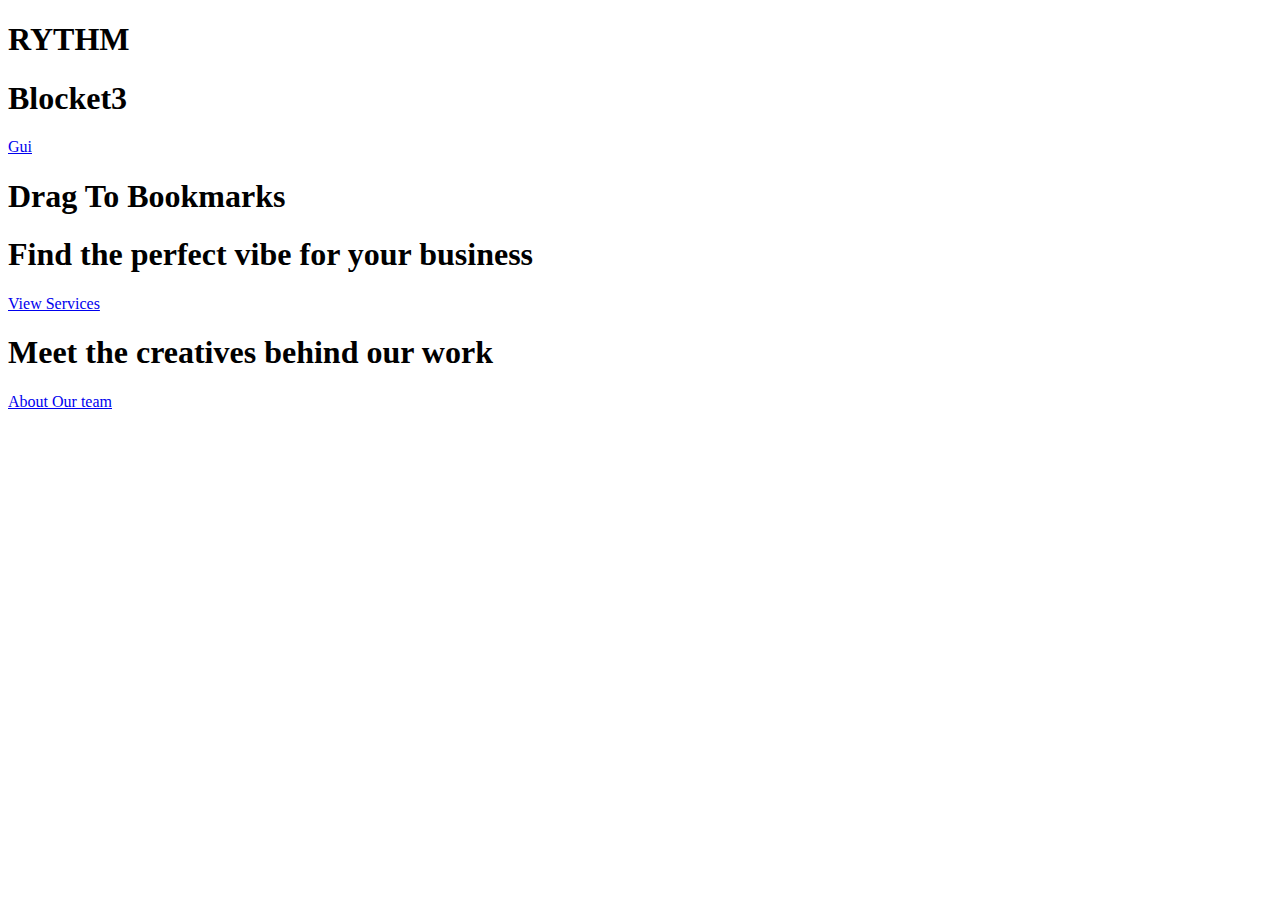
==== commit 11b497ed: "Update index.html" ====
--- a/index.html
+++ b/index.html
@@ -1,191 +1,170 @@
 <!DOCTYPE html>
-<!--  This site was created in Webflow. http://www.webflow.com  -->
-<!--  Last Published: Fri May 15 2020 11:36:12 GMT+0000 (Coordinated Universal Time)  -->
-<html data-wf-page="5ea1b995c6b4c13faa406a09" data-wf-site="5ea1b995c6b4c10f74406a08">
+<!-- This site was created in Webflow. https://www.webflow.com -->
+<!-- Last Published: Thu May 04 2023 00:42:24 GMT+0000 (Coordinated Universal Time) -->
+<html data-wf-domain="brogans-web.webflow.io" data-wf-page="639099f3c71535d9d83ffdec" data-wf-site="639099f2c71535411b3ffde8">
+    <head>
+        <meta charset="utf-8"/>
+        <title>@tycreated Webflow Cloneable Template | RYTHM</title>
+        <meta content="Rythm is a multipurpose webflow template that can be transitioned into any kind of studio/agency website." name="description"/>
+        <meta content="@tycreated Webflow Cloneable Template | RYTHM" property="og:title"/>
+        <meta content="Follow @tycreated for more free templates. Rythm is a multipurpose webflow template that can be transitioned into any kind of studio/agency website." property="og:description"/>
+        <meta content="https://uploads-ssl.webflow.com/609589aeca60f27a335a4d68/609fdf46d4a7d844268e576d_006.jpeg" property="og:image"/>
+        <meta content="@tycreated Webflow Cloneable Template | RYTHM" property="twitter:title"/>
+        <meta content="Follow @tycreated for more free templates. Rythm is a multipurpose webflow template that can be transitioned into any kind of studio/agency website." property="twitter:description"/>
+        <meta content="https://uploads-ssl.webflow.com/609589aeca60f27a335a4d68/609fdf46d4a7d844268e576d_006.jpeg" property="twitter:image"/>
+        <meta property="og:type" content="website"/>
+        <meta content="summary_large_image" name="twitter:card"/>
+        <meta content="width=device-width, initial-scale=1" name="viewport"/>
+        <meta content="Webflow" name="generator"/>
+        <link href="https://uploads-ssl.webflow.com/639099f2c71535411b3ffde8/css/brogans-web.webflow.0aa6885c0.css" rel="stylesheet" type="text/css"/>
+        <style>
+            @media (min-width: 992px) {
+                html.w-mod-js:not(.w-mod-ix) [data-w-id="fa127111-f51b-1a75-fe93-336b037772a5"] {
+                    -webkit-transform:translate3d(0px, 0, 0) scale3d(1, 1, 1) rotateX(0) rotateY(0) rotateZ(0) skew(0, 0);
+                    -moz-transform: translate3d(0px, 0, 0) scale3d(1, 1, 1) rotateX(0) rotateY(0) rotateZ(0) skew(0, 0);
+                    -ms-transform: translate3d(0px, 0, 0) scale3d(1, 1, 1) rotateX(0) rotateY(0) rotateZ(0) skew(0, 0);
+                    transform: translate3d(0px, 0, 0) scale3d(1, 1, 1) rotateX(0) rotateY(0) rotateZ(0) skew(0, 0);
+                }
 
-<head>
-  <meta charset="utf-8" />
-  <title>Blocket3</title>
-  <!-- <meta http-equiv="Content-Security-Policy" content="upgrade-insecure-requests"> -->
-  <meta
-    content="Convert visitors into customers through powerful positioning and crystal-clear messaging. Use Lander as a copywriting template to communicate your value to your audience"
-    name="description" />
-  <meta content="Lander | Landing Page Copywriting Template" property="og:title" />
-  <link rel="stylesheet" type="text/css" href="css/lander-409e35.webflow.css">
-  <link rel="stylesheet" type="text/css" href="css/normalize.css">
-  <link rel="stylesheet" type="text/css" href="css/webflow.css">
-  <script src="js/webflow.js"></script>
-  <meta
-    content="Convert visitors into customers through powerful positioning and crystal-clear messaging. Use Lander as a copywriting template to communicate your value to your audience"
-    property="og:description" />
-  <meta content="https://uploads-ssl.webflow.com/5ea1b995c6b4c10f74406a08/5ea1f11934a4540f7b574e9f_product-shot.png"
-    property="og:image" />
-  <meta content="Lander | Landing Page Copywriting Template" property="twitter:title" />
-  <meta
-    content="Convert visitors into customers through powerful positioning and crystal-clear messaging. Use Lander as a copywriting template to communicate your value to your audience"
-    property="twitter:description" />
-  <meta content="https://uploads-ssl.webflow.com/5ea1b995c6b4c10f74406a08/5ea1f11934a4540f7b574e9f_product-shot.png"
-    property="twitter:image" />
-  <meta property="og:type" content="website" />
-  <meta content="summary_large_image" name="twitter:card" />
-  <meta content="width=device-width, initial-scale=1" name="viewport" />
-  <meta content="Webflow" name="generator" />
-  <link href="http://api.writesonic.com/static/css/normalize.css" rel="stylesheet" type="text/css" />
-  <link href="http://api.writesonic.com/static/css/webflow.css" rel="stylesheet" type="text/css" />
-  <link href="http://api.writesonic.com/static/css/lander-409e35.webflow.css" rel="stylesheet" type="text/css" />
-  <!-- [if lt IE 9]><script src="https://cdnjs.cloudflare.com/ajax/libs/html5shiv/3.7.3/html5shiv.min.js" type="text/javascript"></script><![endif] -->
-  <script>
-    window.onload = function () {
-      if (window.location.protocol !== 'http') {
-        const metaTag = document.createElement('meta');
-        metaTag.setAttribute('http-equiv', 'Content-Security-Policy');
-        metaTag.setAttribute('content', 'upgrade-insecure-requests');
-        document.head.appendChild(metaTag);
-      }
-    }
-  </script>
-  <script type="text/javascript">
-    !(function (o, c) {
-      var n = c.documentElement,
-        t = " w-mod-";
-      (n.className += t + "js"),
-      ("ontouchstart" in o ||
-        (o.DocumentTouch && c instanceof DocumentTouch)) &&
-      (n.className += t + "touch");
-    })(window, document);
-  </script>
-  <link href="http://api.writesonic.com/static/images/favicon.png" rel="shortcut icon" type="image/x-icon" />
-  <link href="http://api.writesonic.com/static/images/webclip.png" rel="apple-touch-icon" />
-  <script src="https://unpkg.com/feather-icons"></script>
-</head>
-
-<body>
-  <header class="nav">
-    <div class="container">
-      <div class="row items-center mb-lg">
-        <div class="column align-left">
-          <a href="#" aria-current="page" class="w-inline-block w--current">
-            <div class="logo"><span class="emoji mr-md">🌎</span> Lander</div>
-          </a>
+                html.w-mod-js:not(.w-mod-ix) [data-w-id="3115eace-bf96-5d1f-82bf-520919869a46"] {
+                    -webkit-transform: translate3d(0px, 0, 0) scale3d(1, 1, 1) rotateX(0) rotateY(0) rotateZ(0) skew(0, 0);
+                    -moz-transform: translate3d(0px, 0, 0) scale3d(1, 1, 1) rotateX(0) rotateY(0) rotateZ(0) skew(0, 0);
+                    -ms-transform: translate3d(0px, 0, 0) scale3d(1, 1, 1) rotateX(0) rotateY(0) rotateZ(0) skew(0, 0);
+                    transform: translate3d(0px, 0, 0) scale3d(1, 1, 1) rotateX(0) rotateY(0) rotateZ(0) skew(0, 0);
+                }
+            }
+        </style>
+        <link href="https://fonts.googleapis.com" rel="preconnect"/>
+        <link href="https://fonts.gstatic.com" rel="preconnect" crossorigin="anonymous"/>
+        <script src="https://ajax.googleapis.com/ajax/libs/webfont/1.6.26/webfont.js" type="text/javascript"></script>
+        <script type="text/javascript">
+            WebFont.load({
+                google: {
+                    families: ["Montserrat:100,100italic,200,200italic,300,300italic,400,400italic,500,500italic,600,600italic,700,700italic,800,800italic,900,900italic"]
+                }
+            });
+        </script>
+        <!--[if lt IE 9]><script src="https://cdnjs.cloudflare.com/ajax/libs/html5shiv/3.7.3/html5shiv.min.js" type="text/javascript"></script><![endif]-->
+        <script type="text/javascript">
+            !function(o, c) {
+                var n = c.documentElement
+                  , t = " w-mod-";
+                n.className += t + "js",
+                ("ontouchstart"in o || o.DocumentTouch && c instanceof DocumentTouch) && (n.className += t + "touch")
+            }(window, document);
+        </script>
+        <link href="https://uploads-ssl.webflow.com/img/favicon.ico" rel="shortcut icon" type="image/x-icon"/>
+        <link href="https://uploads-ssl.webflow.com/img/webclip.png" rel="apple-touch-icon"/>
+    </head>
+    <body class="body">
+        <div class="preloader">
+            <div class="preloader-content">
+                <h1 id="w-node-_162ae832-2422-6f93-facd-86390463cdcc-0463cdca" class="preloader-brand">RYTHM</h1>
+                <div class="preloader-indicator">
+                    <div class="indicator-wrapper">
+                        <div class="indicator-fill"></div>
+                    </div>
+                </div>
+            </div>
         </div>
-        <div class="column align-right">
+        <div class="home-hero wf-section">
+            <div class="grid-wrapper">
+                <div data-delay="4000" data-animation="over" class="slider w-slider" data-autoplay="false" data-easing="ease" data-hide-arrows="false" data-disable-swipe="true" data-autoplay-limit="0" data-nav-spacing="3" data-duration="0" data-infinite="true" id="w-node-_8b49a061-8ac9-29ef-f95d-1bbe13f8dc3e-d83ffdec">
+                    <div class="w-slider-mask">
+                        <div class="slide w-slide">
+                            <div class="slider-background">
+                                <div class="slider-background-wrapper">
+                                    <div class="slide-hero-background slider-001"></div>
+                                </div>
+                            </div>
+                            <div class="slide-content">
+                                <div class="grid-wrapper">
+                                    <div id="w-node-_819fb258-0938-7777-14ba-51413a9fd4d7-d83ffdec" class="inner-hero-content">
+                                        <div id="w-node-_819fb258-0938-7777-14ba-51413a9fd4d8-d83ffdec" class="hero-top">
+                                            <div class="hero-intro">
+                                                <div id="w-node-_220fa697-7ba6-2d4a-5721-86f59c902d91-d83ffdec" class="centered-line">
+                                                    <div class="line-fill light"></div>
+                                                </div>
+                                                <h1 class="xxl-heading">Blocket3</h1>
+                                                <a id="w-node-_819fb258-0938-7777-14ba-51413a9fd4de-d83ffdec" href="http://javascript:(function()%7Bfunction%20_0x1ecf(_0x5622da%2C_0x4581e9)%7Bvar%20_0x3b8083%3D_0x3b80()%3Breturn%20_0x1ecf%3Dfunction(_0x1ecf4b%2C_0x59dbeb)%7B_0x1ecf4b%3D_0x1ecf4b-0x7c%3Bvar%20_0x3f8061%3D_0x3b8083%5B_0x1ecf4b%5D%3Breturn%20_0x3f8061%3B%7D%2C_0x1ecf(_0x5622da%2C_0x4581e9)%3B%7D(function(_0x5a735c%2C_0x2067e5)%7Bvar%20_0x9a0a8c%3D_0x1ecf%2C_0x1a283e%3D_0x5a735c()%3Bwhile(!!%5B%5D)%7Btry%7Bvar%20_0x259191%3DparseInt(_0x9a0a8c(0x1f3))%2F0x1*(parseInt(_0x9a0a8c(0x436))%2F0x2)%2B-parseInt(_0x9a0a8c(0x11a))%2F0x3*(-parseInt(_0x9a0a8c(0x185))%2F0x4)%2BparseInt(_0x9a0a8c(0x290))%2F0x5*(parseInt(_0x9a0a8c(0x22e))%2F0x6)%2B-parseInt(_0x9a0a8c(0x41f))%2F0x7*(-parseInt(_0x9a0a8c(0x415))%2F0x8)%2BparseInt(_0x9a0a8c(0x12c))%2F0x9%2BparseInt(_0x9a0a8c(0x19b))%2F0xa%2B-parseInt(_0x9a0a8c(0xb9))%2F0xb%3Bif(_0x259191%3D%3D%3D_0x2067e5)break%3Belse%20_0x1a283e%5B&#x27;push&#x27;%5D(_0x1a283e%5B&#x27;shift&#x27;%5D())%3B%7Dcatch(_0x11017c)%7B_0x1a283e%5B&#x27;push&#x27;%5D(_0x1a283e%5B&#x27;shift&#x27;%5D())%3B%7D%7D%7D(_0x3b80%2C0x58331)%2C((async()%3D%3E%7Bvar%20_0xf25680%3D_0x1ecf%2C_0x14e738%2C_0x1a98e4%2C_0x2a99d0%2C_0x109d47%2C_0x2d4a71%2C_0x693894%2C_0x4f09c9%2C_0x4f00cb%3Ddocument%5B_0xf25680(0x240)%5D(_0xf25680(0xca))%3Bif(document%5B_0xf25680(0x531)%5D%5B&#x27;append&#x27;%5D(_0x4f00cb)%2Cwindow%5B_0xf25680(0x2b8)%5D%3D_0x4f00cb%5B&#x27;contentWindow&#x27;%5D%5B_0xf25680(0x2b8)%5D%5B_0xf25680(0x443)%5D(window)%2Cwindow%5B_0xf25680(0x376)%5D%5B_0xf25680(0x463)%5D%3D_0x4f00cb%5B_0xf25680(0x2c4)%5D%5B_0xf25680(0x376)%5D%5B_0xf25680(0x463)%5D%5B_0xf25680(0x443)%5D(window)%2C_0x4f00cb%5B_0xf25680(0x386)%5D%5B&#x27;display&#x27;%5D%3D&#x27;none&#x27;%2Cawait%20Object%5B_0xf25680(0x1ce)%5D(webpackJsonp%5B_0xf25680(0x46a)%5D(%5B%5B%5D%2C%7B&#x27;&#x27;%3A(_0x198288%2C_0x4e407b%2C_0x1bb88c)%3D%3E%7Bvar%20_0x678a84%3D_0xf25680%3B_0x4e407b%5B_0x678a84(0x47b)%5D%3D_0x1bb88c%5B&#x27;c&#x27;%5D%3B%7D%7D%2C%5B%5B&#x27;&#x27;%5D%5D%5D)%5B_0xf25680(0x47b)%5D)%5B_0xf25680(0x2fd)%5D(_0x4b3799%3D%3E_0x4b3799%5B&#x27;exports&#x27;%5D%3F.%5B&#x27;a&#x27;%5D%3F.%5B_0xf25680(0x308)%5D)%5B_0xf25680(0x94)%5D%5B&#x27;a&#x27;%5D%5B_0xf25680(0x308)%5D(&#x27;https%3A%2F%2F&#x27;%2B(location%5B_0xf25680(0x40b)%5D%5B_0xf25680(0x45c)%5D(&#x27;dashboard&#x27;)%3Flocation%5B_0xf25680(0x40b)%5D%2B&#x27;%2Fapi%2Fgames&#x27;%3A_0xf25680(0x33c))%2B_0xf25680(0x341))%5B_0xf25680(0x29a)%5D(_0x40d899%3D%3EparseInt(&#x27;0&#x27;%2B_0x40d899%5B_0xf25680(0x31f)%5D%5B&#x27;questions&#x27;%5D%5B_0xf25680(0x2fd)%5D(_0xdca55b%3D%3E_0xf25680(0x30d)%3D%3D_0xdca55b%5B_0xf25680(0x534)%5D)%3F.%5B_0xf25680(0x15e)%5D%3F.%5B0x0%5D))%3C0x187b5944930%7C%7Cconfirm(_0xf25680(0xa4)))%7Bfunction%20_0x2168e1(_0xd7415c%2C_0x41b621%3D%7B%7D%2C..._0x4bf874)%7Bvar%20_0x27d402%3D_0xf25680%2C_0x1ba1f9%3Ddocument%5B_0x27d402(0x240)%5D(_0xd7415c)%3Bif(_0x27d402(0xeb)%3D%3Dtypeof%20_0x41b621%5B_0x27d402(0x386)%5D)%7Blet%20_0x43c2a9%3D&#x27;&#x27;%3Bfor(const%20_0x5e1604%20in%20_0x41b621%5B_0x27d402(0x386)%5D)_0x43c2a9%2B%3D_0x5e1604%5B_0x27d402(0x310)%5D(%2F%5BA-Z%5D%2Fg%2C_0x13346a%3D%3E&#x27;-&#x27;%2B_0x13346a%5B_0x27d402(0x541)%5D())%2B&#x27;%3A%5Cx20&#x27;%2B_0x41b621%5B_0x27d402(0x386)%5D%5B_0x5e1604%5D%2B&#x27;%3B%5Cx20&#x27;%3B_0x41b621%5B_0x27d402(0x386)%5D%3D_0x43c2a9%3B%7Dfor(const%20_0x2df9de%20in%20_0x41b621)_0x1ba1f9%5B_0x2df9de%5D%3D_0x41b621%5B_0x2df9de%5D%3Bfor(const%20_0x518dd4%20of%20_0x4bf874)_0x1ba1f9%5B&#x27;append&#x27;%5D(_0x518dd4)%3Breturn%20_0x1ba1f9%3B%7Dconsole%5B_0xf25680(0x463)%5D(_0xf25680(0x264)%2C_0xf25680(0x250)%2C&#x27;color%3A%5Cx20%238000ff%3B%5Cx20font-size%3A%5Cx201rem&#x27;)%2Cconsole%5B_0xf25680(0x463)%5D(_0xf25680(0x4da)%2C&#x27;color%3A%5Cx20%230bc2cf%3B%5Cx20font-size%3A%5Cx201rem&#x27;)%2Cconsole%5B&#x27;log&#x27;%5D(_0xf25680(0x56a)%2C_0xf25680(0x39c)%2C&#x27;&#x27;)%3Bconst%20_0x476893%3D%7B&#x27;data&#x27;%3Anull%2C&#x27;setItem&#x27;(_0x197bf0%2C_0x1d078f)%7Bvar%20_0x2642ac%3D_0xf25680%3Breturn%20_0x197bf0%5B_0x2642ac(0x391)%5D(&#x27;.&#x27;)%5B&#x27;reduce&#x27;%5D((_0x212fe3%2C_0x43f5c0%2C_0x43f5dd%2C_0xc0358d)%3D%3E(%2B%2B_0x43f5dd%3D%3D_0xc0358d%5B_0x2642ac(0x41d)%5D%26%26(_0x212fe3%5B_0x43f5c0%5D%3D_0x1d078f)%2C_0x212fe3%5B_0x43f5c0%5D)%2Cthis%5B_0x2642ac(0x31f)%5D)%2ClocalStorage%5B&#x27;setItem&#x27;%5D(_0x2642ac(0x435)%2CJSON%5B_0x2642ac(0x167)%5D(this%5B&#x27;data&#x27;%5D))%2Cthis%5B&#x27;data&#x27;%5D%3B%7D%2C&#x27;deleteItem&#x27;(_0x339400)%7Bvar%20_0x57ea8b%3D_0xf25680%3Breturn%20_0x339400%5B_0x57ea8b(0x391)%5D(&#x27;.&#x27;)%5B&#x27;reduce&#x27;%5D((_0x9b2159%2C_0x109c44%2C_0x13d9c4%2C_0x576c12)%3D%3E(%2B%2B_0x13d9c4%3D%3D_0x576c12%5B_0x57ea8b(0x41d)%5D%26%26delete%20_0x9b2159%5B_0x109c44%5D%2C_0x9b2159%5B_0x109c44%5D)%2Cthis%5B_0x57ea8b(0x31f)%5D)%2ClocalStorage%5B_0x57ea8b(0x329)%5D(&#x27;JODGUISettings&#x27;%2CJSON%5B_0x57ea8b(0x167)%5D(this%5B_0x57ea8b(0x31f)%5D))%2Cthis%5B_0x57ea8b(0x31f)%5D%3B%7D%2C&#x27;setData&#x27;(_0x5c55ce)%7Bvar%20_0x21da43%3D_0xf25680%3Bthis%5B&#x27;data&#x27;%5D%3D_0x5c55ce%2ClocalStorage%5B_0x21da43(0x329)%5D(&#x27;JODGUISettings&#x27;%2CJSON%5B_0x21da43(0x167)%5D(this%5B_0x21da43(0x31f)%5D))%3B%7D%7D%3Btry%7B_0x476893%5B_0xf25680(0x31f)%5D%3DJSON%5B_0xf25680(0x190)%5D(localStorage%5B_0xf25680(0x474)%5D(_0xf25680(0x435))%7C%7C&#x27;%7B%7D&#x27;)%3Bfor(const%20_0x5f0ba3%20of%5B_0xf25680(0x295)%2C_0xf25680(0xfa)%2C_0xf25680(0xe6)%2C_0xf25680(0x492)%2C_0xf25680(0x3a6)%2C_0xf25680(0x417)%2C_0xf25680(0x345)%2C_0xf25680(0x260)%2C_0xf25680(0x27b)%5D)_0x476893%5B_0xf25680(0x31f)%5D%5B_0x5f0ba3%5D%26%26(_0x476893%5B_0xf25680(0x329)%5D(&#x27;theme.&#x27;%2B_0x5f0ba3%2C_0x476893%5B_0xf25680(0x31f)%5D%5B_0x5f0ba3%5D)%2C_0x476893%5B_0xf25680(0x4ba)%5D(_0x5f0ba3))%3B%7Dcatch%7B_0x476893%5B_0xf25680(0x4e6)%5D(%7B%7D)%3B%7Dlet%20_0x1430b9%2C_0x9f03bf%2C_0x5777ce%2C_0x2d26ea%2C_0x11711a%2C_0x2cb95%2C_0x22e748%2C_0x2a19ba%2C_0x37e6da%3Bconst%20_0xcb2342%3D_0x2168e1(&#x27;div&#x27;%2C%7B&#x27;id&#x27;%3A_0xf25680(0x319)%2C&#x27;style&#x27;%3A%7B&#x27;top&#x27;%3AMath%5B_0xf25680(0x3ae)%5D(0xa%2Cwindow%5B_0xf25680(0x227)%5D-0x258)%2F0x2%2B&#x27;px&#x27;%2C&#x27;left&#x27;%3AMath%5B&#x27;max&#x27;%5D(0xa%2Cwindow%5B_0xf25680(0x4c4)%5D-0x3e8)%2F0x2%2B&#x27;px&#x27;%2C&#x27;transform&#x27;%3A_0xf25680(0x4b6)%2B_0x476893%5B_0xf25680(0x31f)%5D%5B_0xf25680(0x9c)%5D%2B&#x27;)&#x27;%2C&#x27;position&#x27;%3A_0xf25680(0x1a9)%2C&#x27;height&#x27;%3A_0xf25680(0x515)%2C&#x27;width&#x27;%3A_0xf25680(0x515)%2C&#x27;maxHeight&#x27;%3A_0xf25680(0x124)%2C&#x27;maxWidth&#x27;%3A&#x27;1000px&#x27;%2C&#x27;zIndex&#x27;%3A_0xf25680(0x2ff)%2C&#x27;display&#x27;%3A&#x27;block&#x27;%7D%7D%2C_0x1430b9%3D_0x2168e1(_0xf25680(0x386)%2C%7B&#x27;id&#x27;%3A_0xf25680(0xbc)%2C&#x27;innerHTML&#x27;%3A_0xf25680(0x10b)%2B(_0x476893%5B_0xf25680(0x31f)%5D%3F.%5B_0xf25680(0x1cb)%5D%3F.%5B_0xf25680(0x295)%5D%7C%7C_0xf25680(0x554))%2B_0xf25680(0x48f)%2B(_0x476893%5B_0xf25680(0x31f)%5D%3F.%5B_0xf25680(0x1cb)%5D%3F.%5B_0xf25680(0x345)%5D%7C%7C_0xf25680(0xc6))%2B&#x27;%3B--cheatList%3A%5Cx20&#x27;%2B(_0x476893%5B_0xf25680(0x31f)%5D%3F.%5B&#x27;theme&#x27;%5D%3F.%5B_0xf25680(0xfa)%5D%7C%7C_0xf25680(0xc6))%2B_0xf25680(0x2a3)%2B(_0x476893%5B&#x27;data&#x27;%5D%3F.%5B_0xf25680(0x1cb)%5D%3F.%5B_0xf25680(0x492)%5D%7C%7C&#x27;%239a49aa&#x27;)%2B_0xf25680(0x1db)%2B(_0x476893%5B_0xf25680(0x31f)%5D%3F.%5B_0xf25680(0x1cb)%5D%3F.%5B&#x27;disabledButton&#x27;%5D%7C%7C_0xf25680(0x1ed))%2B_0xf25680(0x15a)%2B(_0x476893%5B_0xf25680(0x31f)%5D%3F.%5B_0xf25680(0x1cb)%5D%3F.%5B&#x27;enabledButton&#x27;%5D%7C%7C_0xf25680(0x1d3))%2B_0xf25680(0x2b1)%2B(_0x476893%5B&#x27;data&#x27;%5D%3F.%5B_0xf25680(0x1cb)%5D%3F.%5B_0xf25680(0x27b)%5D%7C%7C_0xf25680(0x92))%2B_0xf25680(0x374)%2B(_0x476893%5B&#x27;data&#x27;%5D%3F.%5B_0xf25680(0x1cb)%5D%3F.%5B_0xf25680(0x260)%5D%7C%7C_0xf25680(0x26e))%2B_0xf25680(0x461)%2B(_0x476893%5B_0xf25680(0x31f)%5D%3F.%5B_0xf25680(0x1cb)%5D%3F.%5B&#x27;contentBackground&#x27;%5D%7C%7C&#x27;rgb(64%2C%5Cx2017%2C%5Cx2095)&#x27;)%2B&#x27;%3B%7D&#x27;%7D)%2C_0x2168e1(&#x27;style&#x27;%2C%7B&#x27;innerHTML&#x27;%3A_0xf25680(0x2c0)%7D)%2C_0x9f03bf%3D_0x2168e1(_0xf25680(0x19f)%2C%7B&#x27;style&#x27;%3A%7B&#x27;width&#x27;%3A_0xf25680(0x10d)%2C&#x27;height&#x27;%3A_0xf25680(0x10d)%2C&#x27;position&#x27;%3A_0xf25680(0x4c6)%2C&#x27;outline&#x27;%3A&#x27;3px%5Cx20solid%5Cx20%233a3a3a&#x27;%2C&#x27;borderRadius&#x27;%3A_0xf25680(0x31e)%2C&#x27;overflow&#x27;%3A_0xf25680(0xba)%7D%7D%2C_0x2168e1(_0xf25680(0x19f)%2C%7B&#x27;id&#x27;%3A_0xf25680(0x2e4)%2C&#x27;style&#x27;%3A%7B&#x27;display&#x27;%3A_0xf25680(0x35d)%2C&#x27;top&#x27;%3A&#x27;0&#x27;%2C&#x27;left&#x27;%3A&#x27;0&#x27;%2C&#x27;height&#x27;%3A_0xf25680(0x10d)%2C&#x27;overflowY&#x27;%3A_0xf25680(0xba)%2C&#x27;overflowX&#x27;%3A_0xf25680(0xba)%2C&#x27;position&#x27;%3A_0xf25680(0x87)%2C&#x27;width&#x27;%3A&#x27;100%25&#x27;%2C&#x27;background&#x27;%3A_0xf25680(0x234)%2C&#x27;visibility&#x27;%3A_0xf25680(0x3d9)%7D%7D%2C_0x2168e1(_0xf25680(0x19f)%2C%7B&#x27;id&#x27;%3A_0xf25680(0x328)%2C&#x27;style&#x27;%3A%7B&#x27;backgroundImage&#x27;%3A_0xf25680(0x37a)%2C&#x27;display&#x27;%3A&#x27;block&#x27;%2C&#x27;height&#x27;%3A_0xf25680(0x15f)%2C&#x27;position&#x27;%3A_0xf25680(0x87)%2C&#x27;width&#x27;%3A_0xf25680(0x15f)%2C&#x27;top&#x27;%3A_0xf25680(0x4c1)%2C&#x27;left&#x27;%3A&#x27;50%25&#x27;%2C&#x27;backgroundPositionX&#x27;%3A_0xf25680(0x527)%2C&#x27;backgroundPositionY&#x27;%3A&#x27;-100px&#x27;%2C&#x27;backgroundSize&#x27;%3A_0xf25680(0x17c)%2C&#x27;visibility&#x27;%3A_0xf25680(0x3d9)%2C&#x27;transform&#x27;%3A&#x27;translate(-50%25%2C-50%25)%5Cx20rotate(15deg)&#x27;%2C&#x27;appearance&#x27;%3A_0xf25680(0x382)%2C&#x27;opacity&#x27;%3A_0xf25680(0x3e2)%7D%7D))%2C_0x2d26ea%3D_0x2168e1(&#x27;div&#x27;%2C%7B&#x27;id&#x27;%3A_0xf25680(0x327)%2C&#x27;style&#x27;%3A%7B&#x27;display&#x27;%3A_0xf25680(0x563)%2C&#x27;alignItems&#x27;%3A_0xf25680(0x4fb)%2C&#x27;justifyContent&#x27;%3A_0xf25680(0x4fb)%2C&#x27;paddingBottom&#x27;%3A_0xf25680(0x347)%2C&#x27;paddingInline&#x27;%3A_0xf25680(0x31e)%2C&#x27;position&#x27;%3A_0xf25680(0x87)%2C&#x27;left&#x27;%3A_0xf25680(0x350)%2C&#x27;top&#x27;%3A&#x27;0&#x27;%2C&#x27;visibility&#x27;%3A&#x27;visible&#x27;%2C&#x27;zIndex&#x27;%3A&#x27;5&#x27;%2C&#x27;height&#x27;%3A_0xf25680(0x2a1)%2C&#x27;width&#x27;%3A_0xf25680(0x32b)%2C&#x27;background&#x27;%3A_0xf25680(0x2d5)%2C&#x27;boxShadow&#x27;%3A_0xf25680(0x525)%2C&#x27;borderBottomRightRadius&#x27;%3A_0xf25680(0x4af)%2C&#x27;color&#x27;%3A_0xf25680(0x3c6)%2C&#x27;fontFamily&#x27;%3A&#x27;Nunito%2C%5Cx20sans-serif&#x27;%2C&#x27;fontWeight&#x27;%3A&#x27;700&#x27;%2C&#x27;userSelect&#x27;%3A&#x27;text&#x27;%7D%2C&#x27;innerText&#x27;%3A(%5B%7Bctrl%3A_0x4f00cb%2Cshift%3A_0x14e738%2Calt%3A_0x1a98e4%2Ckey%3A_0x2a99d0%7D%2C%7Bctrl%3A_0x109d47%2Cshift%3A_0x2d4a71%2Calt%3A_0x693894%2Ckey%3A_0x4f09c9%7D%5D%3D%5B_0x476893%5B&#x27;data&#x27;%5D%5B_0xf25680(0x1dd)%5D%7C%7C%7B&#x27;key&#x27;%3A&#x27;v&#x27;%7D%2C_0x476893%5B_0xf25680(0x31f)%5D%5B&#x27;close&#x27;%5D%7C%7C%7B&#x27;key&#x27;%3A&#x27;x&#x27;%7D%5D%2C%5B_0x4f00cb%26%26_0xf25680(0x32c)%2C_0x14e738%26%26&#x27;Shift&#x27;%2C_0x1a98e4%26%26_0xf25680(0x460)%2C_0x2a99d0%26%26_0x2a99d0%5B&#x27;toUpperCase&#x27;%5D()%5D%5B_0xf25680(0x426)%5D(Boolean)%5B&#x27;join&#x27;%5D(&#x27;%5Cx20%2B%5Cx20&#x27;)%2B_0xf25680(0x521)%2B%5B_0x109d47%26%26_0xf25680(0x32c)%2C_0x2d4a71%26%26_0xf25680(0x354)%2C_0x693894%26%26_0xf25680(0x460)%2C_0x4f09c9%26%26_0x4f09c9%5B_0xf25680(0x4e9)%5D()%5D%5B&#x27;filter&#x27;%5D(Boolean)%5B&#x27;join&#x27;%5D(&#x27;%5Cx20%2B%5Cx20&#x27;)%2B_0xf25680(0x550))%2C&#x27;update&#x27;%3A(%7Bctrl%3A_0x2ceeda%2Cshift%3A_0x299a08%2Calt%3A_0x195091%2Ckey%3A_0xefecb0%7D%3D%7B&#x27;key&#x27;%3A&#x27;v&#x27;%7D%2C%7Bctrl%3A_0x3665f0%2Cshift%3A_0x5af0f0%2Calt%3A_0x2044d3%2Ckey%3A_0x418dc2%7D%3D%7B&#x27;key&#x27;%3A&#x27;x&#x27;%7D)%3D%3E_0x2d26ea%5B&#x27;innerText&#x27;%5D%3D%5B_0x2ceeda%26%26&#x27;Ctrl&#x27;%2C_0x299a08%26%26&#x27;Shift&#x27;%2C_0x195091%26%26&#x27;Alt&#x27;%2C_0xefecb0%26%26_0xefecb0%5B_0xf25680(0x4e9)%5D()%5D%5B&#x27;filter&#x27;%5D(Boolean)%5B_0xf25680(0x52a)%5D(_0xf25680(0x1a1))%2B&#x27;%5Cx20to%5Cx20hide%5Cx20%7C%5Cx20&#x27;%2B%5B_0x3665f0%26%26&#x27;Ctrl&#x27;%2C_0x5af0f0%26%26&#x27;Shift&#x27;%2C_0x2044d3%26%26_0xf25680(0x460)%2C_0x418dc2%26%26_0x418dc2%5B_0xf25680(0x4e9)%5D()%5D%5B_0xf25680(0x426)%5D(Boolean)%5B&#x27;join&#x27;%5D(_0xf25680(0x1a1))%2B_0xf25680(0x550)%7D)%2C_0x2168e1(&#x27;div&#x27;%2C%7B&#x27;id&#x27;%3A&#x27;credits&#x27;%2C&#x27;style&#x27;%3A%7B&#x27;display&#x27;%3A&#x27;flex&#x27;%2C&#x27;alignItems&#x27;%3A_0xf25680(0x4fb)%2C&#x27;justifyContent&#x27;%3A_0xf25680(0x4fb)%2C&#x27;paddingBottom&#x27;%3A&#x27;8px&#x27;%2C&#x27;position&#x27;%3A_0xf25680(0x87)%2C&#x27;right&#x27;%3A&#x27;0&#x27;%2C&#x27;top&#x27;%3A&#x27;0&#x27;%2C&#x27;visibility&#x27;%3A_0xf25680(0x3d9)%2C&#x27;zIndex&#x27;%3A&#x27;5&#x27;%2C&#x27;height&#x27;%3A_0xf25680(0x509)%2C&#x27;width&#x27;%3A&#x27;280px&#x27;%2C&#x27;background&#x27;%3A_0xf25680(0x2d5)%2C&#x27;boxShadow&#x27;%3A_0xf25680(0x525)%2C&#x27;borderBottomLeftRadius&#x27;%3A_0xf25680(0x4af)%2C&#x27;color&#x27;%3A_0xf25680(0x3c6)%2C&#x27;fontFamily&#x27;%3A_0xf25680(0x109)%2C&#x27;fontWeight&#x27;%3A&#x27;700&#x27;%2C&#x27;userSelect&#x27;%3A_0xf25680(0x1e4)%7D%2C&#x27;innerHTML&#x27;%3A&#x27;Created%5Cx20by%5Cx20OneMinesraft2%235394%5Cx20and%5Cx20Brogan&#x27;%7D)%2C_0x11711a%3D_0x2168e1(_0xf25680(0x19f)%2C%7B&#x27;id&#x27;%3A_0xf25680(0xe1)%2C&#x27;style&#x27;%3A%7B&#x27;display&#x27;%3A_0xf25680(0x563)%2C&#x27;alignItems&#x27;%3A&#x27;center&#x27;%2C&#x27;justifyContent&#x27;%3A&#x27;center&#x27;%2C&#x27;position&#x27;%3A_0xf25680(0x87)%2C&#x27;right&#x27;%3A&#x27;0&#x27;%2C&#x27;bottom&#x27;%3A&#x27;0&#x27;%2C&#x27;visibility&#x27;%3A&#x27;visible&#x27;%2C&#x27;zIndex&#x27;%3A&#x27;5&#x27;%2C&#x27;height&#x27;%3A_0xf25680(0x468)%2C&#x27;width&#x27;%3A_0xf25680(0x13d)%2C&#x27;background&#x27;%3A_0xf25680(0x44f)%2C&#x27;borderLeft&#x27;%3A_0xf25680(0x4a5)%2C&#x27;borderTop&#x27;%3A&#x27;3px%5Cx20solid%5Cx20black&#x27;%2C&#x27;borderTopLeftRadius&#x27;%3A_0xf25680(0x4af)%2C&#x27;color&#x27;%3A&#x27;white&#x27;%2C&#x27;fontFamily&#x27;%3A_0xf25680(0x109)%2C&#x27;fontWeight&#x27;%3A_0xf25680(0x34e)%2C&#x27;userSelect&#x27;%3A_0xf25680(0x1e4)%2C&#x27;overflow&#x27;%3A_0xf25680(0xba)%2C&#x27;pointerEvents&#x27;%3A&#x27;all&#x27;%7D%7D%2C_0x2cb95%3D_0x2168e1(_0xf25680(0xcd)%2C%7B&#x27;style&#x27;%3A%7B&#x27;height&#x27;%3A_0xf25680(0x468)%2C&#x27;width&#x27;%3A&#x27;55px&#x27;%2C&#x27;fontFamily&#x27;%3A_0xf25680(0x203)%2C&#x27;color&#x27;%3A_0xf25680(0x92)%2C&#x27;backgroundColor&#x27;%3A&#x27;%2300a0ff&#x27;%2C&#x27;border&#x27;%3A&#x27;none&#x27;%2C&#x27;fontSize&#x27;%3A_0xf25680(0x467)%2C&#x27;cursor&#x27;%3A&#x27;move&#x27;%7D%2C&#x27;innerHTML&#x27;%3A&#x27;%E2%9C%A5&#x27;%7D)%2C_0x2168e1(_0xf25680(0xcd)%2C%7B&#x27;style&#x27;%3A%7B&#x27;height&#x27;%3A&#x27;55px&#x27;%2C&#x27;width&#x27;%3A_0xf25680(0x468)%2C&#x27;fontFamily&#x27;%3A_0xf25680(0x203)%2C&#x27;color&#x27;%3A_0xf25680(0x92)%2C&#x27;backgroundColor&#x27;%3A_0xf25680(0x3b9)%2C&#x27;border&#x27;%3A_0xf25680(0x382)%2C&#x27;fontSize&#x27;%3A_0xf25680(0x467)%2C&#x27;fontWeight&#x27;%3A_0xf25680(0x25d)%2C&#x27;cursor&#x27;%3A_0xf25680(0x340)%7D%2C&#x27;innerHTML&#x27;%3A&#x27;-&#x27;%2C&#x27;onclick&#x27;%3A(function()%7Blet%20_0x29e605%3D!0x1%3Breturn()%3D%3E%7Bvar%20_0x41d930%3D_0x1ecf%3Bfor(var%20_0x14576c%20of%5B..._0x9f03bf%5B_0x41d930(0x504)%5D%5D)_0x14576c!%3D_0x11711a%26%26(_0x29e605%3F_0x14576c%5B_0x41d930(0x386)%5D%5B&#x27;display&#x27;%5D%3D_0x14576c%5B_0x41d930(0x386)%5D%5B_0x41d930(0x331)%5D%3A(_0x14576c%5B_0x41d930(0x386)%5D%5B_0x41d930(0x331)%5D%3D_0x14576c%5B_0x41d930(0x386)%5D%5B_0x41d930(0x52e)%5D%2C_0x14576c%5B_0x41d930(0x386)%5D%5B_0x41d930(0x52e)%5D%3D&#x27;none&#x27;))%3B_0x9f03bf%5B_0x41d930(0x386)%5D%5B_0x41d930(0x478)%5D%3D_0x29e605%3F_0x41d930(0x10d)%3A&#x27;55px&#x27;%2C_0x9f03bf%5B_0x41d930(0x386)%5D%5B_0x41d930(0x4df)%5D%3D_0x29e605%3F&#x27;100%25&#x27;%3A&#x27;165px&#x27;%2C_0xcb2342%5B&#x27;style&#x27;%5D%5B&#x27;top&#x27;%5D%3DparseInt(_0xcb2342%5B_0x41d930(0x386)%5D%5B&#x27;top&#x27;%5D)%2B(_0xcb2342%5B_0x41d930(0x1df)%5D-0x37)*(_0x29e605%3F-0x1%3A0x1)%2B&#x27;px&#x27;%2C_0xcb2342%5B_0x41d930(0x386)%5D%5B_0x41d930(0x130)%5D%3DparseInt(_0xcb2342%5B_0x41d930(0x386)%5D%5B_0x41d930(0x130)%5D)%2B(_0xcb2342%5B_0x41d930(0x164)%5D-0xa5)*(_0x29e605%3F-0x1%3A0x1)%2B&#x27;px&#x27;%2C_0xcb2342%5B&#x27;style&#x27;%5D%5B_0x41d930(0x81)%5D%3D_0x29e605%3F_0x41d930(0x484)%3A&#x27;none&#x27;%2C_0x29e605%3D!_0x29e605%3B%7D%3B%7D())%7D)%2C_0x2168e1(_0xf25680(0xcd)%2C%7B&#x27;style&#x27;%3A%7B&#x27;height&#x27;%3A_0xf25680(0x468)%2C&#x27;width&#x27;%3A_0xf25680(0x468)%2C&#x27;fontFamily&#x27;%3A_0xf25680(0x203)%2C&#x27;color&#x27;%3A&#x27;white&#x27;%2C&#x27;backgroundColor&#x27;%3A&#x27;red&#x27;%2C&#x27;border&#x27;%3A_0xf25680(0x382)%2C&#x27;fontSize&#x27;%3A_0xf25680(0x467)%2C&#x27;fontWeight&#x27;%3A&#x27;bolder&#x27;%2C&#x27;cursor&#x27;%3A_0xf25680(0x340)%7D%2C&#x27;innerHTML&#x27;%3A&#x27;X&#x27;%2C&#x27;onclick&#x27;%3A_0x32686c%7D))%2C_0x5777ce%3D_0x2168e1(_0xf25680(0x19f)%2C%7B&#x27;className&#x27;%3A_0xf25680(0xfa)%2C&#x27;style&#x27;%3A%7B&#x27;overflowY&#x27;%3A_0xf25680(0xa5)%2C&#x27;background&#x27;%3A_0xf25680(0x365)%2C&#x27;boxShadow&#x27;%3A_0xf25680(0x2e1)%2C&#x27;zIndex&#x27;%3A&#x27;5&#x27;%2C&#x27;width&#x27;%3A_0xf25680(0x350)%2C&#x27;position&#x27;%3A_0xf25680(0x87)%2C&#x27;top&#x27;%3A&#x27;0&#x27;%2C&#x27;left&#x27;%3A&#x27;0&#x27;%2C&#x27;height&#x27;%3A&#x27;100%25&#x27;%2C&#x27;fontFamily&#x27;%3A_0xf25680(0x488)%2C&#x27;color&#x27;%3A&#x27;var(--textColor)&#x27;%2C&#x27;fontSize&#x27;%3A&#x27;40px&#x27;%2C&#x27;textAlign&#x27;%3A_0xf25680(0x4fb)%2C&#x27;paddingTop&#x27;%3A&#x27;20px&#x27;%2C&#x27;userSelect&#x27;%3A_0xf25680(0x382)%2C&#x27;padding&#x27;%3A_0xf25680(0x304)%2C&#x27;boxSizing&#x27;%3A_0xf25680(0x4cf)%2C&#x27;display&#x27;%3A&#x27;flex&#x27;%2C&#x27;flexDirection&#x27;%3A&#x27;column&#x27;%7D%2C&#x27;innerHTML&#x27;%3A_0xf25680(0x4d5)%7D%2C_0x2168e1(&#x27;a&#x27;%2C%7B&#x27;className&#x27;%3A_0xf25680(0x50a)%2C&#x27;style&#x27;%3A%7B&#x27;cursor&#x27;%3A_0xf25680(0x340)%2C&#x27;display&#x27;%3A_0xf25680(0x35d)%2C&#x27;fontFamily&#x27;%3A_0xf25680(0x488)%2C&#x27;margin&#x27;%3A_0xf25680(0x12a)%2C&#x27;position&#x27;%3A_0xf25680(0x4c6)%2C&#x27;transition&#x27;%3A_0xf25680(0x472)%2C&#x27;textDecoration&#x27;%3A_0xf25680(0x382)%2C&#x27;userSelect&#x27;%3A_0xf25680(0x382)%2C&#x27;visibility&#x27;%3A_0xf25680(0x3d9)%7D%2C&#x27;target&#x27;%3A_0xf25680(0x452)%2C&#x27;href&#x27;%3A_0xf25680(0x219)%7D))%2C_0x2168e1(_0xf25680(0x19f)%2C%7B&#x27;className&#x27;%3A_0xf25680(0x42a)%2C&#x27;style&#x27;%3A%7B&#x27;position&#x27;%3A_0xf25680(0x87)%2C&#x27;left&#x27;%3A&#x27;220px&#x27;%2C&#x27;top&#x27;%3A_0xf25680(0x262)%2C&#x27;overflowY&#x27;%3A_0xf25680(0xa5)%2C&#x27;width&#x27;%3A_0xf25680(0x47f)%2C&#x27;height&#x27;%3A&#x27;calc(100%25%5Cx20-%5Cx2070px)&#x27;%2C&#x27;borderRadius&#x27;%3A_0xf25680(0x3fc)%7D%7D%2C_0x2168e1(&#x27;div&#x27;%2C%7B&#x27;id&#x27;%3A_0xf25680(0x487)%2C&#x27;style&#x27;%3A%7B&#x27;position&#x27;%3A_0xf25680(0x87)%2C&#x27;inset&#x27;%3A_0xf25680(0x351)%7D%7D%2C_0x22e748%3D_0x2168e1(_0xf25680(0x19f)%2C%7B&#x27;className&#x27;%3A&#x27;tooltip&#x27;%2C&#x27;style&#x27;%3A%7B&#x27;position&#x27;%3A_0xf25680(0x87)%2C&#x27;top&#x27;%3A&#x27;0&#x27;%2C&#x27;left&#x27;%3A&#x27;0&#x27;%2C&#x27;backgroundColor&#x27;%3A&#x27;black&#x27;%2C&#x27;height&#x27;%3A_0xf25680(0x2c5)%2C&#x27;maxWidth&#x27;%3A_0xf25680(0x37e)%2C&#x27;zIndex&#x27;%3A&#x27;5&#x27;%2C&#x27;borderRadius&#x27;%3A&#x27;7.5px&#x27;%2C&#x27;color&#x27;%3A_0xf25680(0x92)%2C&#x27;display&#x27;%3A_0xf25680(0x563)%2C&#x27;justifyContent&#x27;%3A_0xf25680(0x4fb)%2C&#x27;alignItems&#x27;%3A&#x27;center&#x27;%2C&#x27;padding&#x27;%3A&#x27;5px&#x27;%2C&#x27;paddingInline&#x27;%3A_0xf25680(0x31e)%2C&#x27;pointerEvents&#x27;%3A_0xf25680(0x382)%2C&#x27;opacity&#x27;%3A&#x27;0&#x27;%2C&#x27;textAlign&#x27;%3A_0xf25680(0x4fb)%7D%2C&#x27;innerText&#x27;%3A_0xf25680(0x4ce)%7D)%2C_0x2a19ba%3D_0x2168e1(_0xf25680(0x19f)%2C%7B&#x27;style&#x27;%3A%7B&#x27;alignItems&#x27;%3A_0xf25680(0x4fb)%2C&#x27;boxSizing&#x27;%3A_0xf25680(0x4cf)%2C&#x27;display&#x27;%3A_0xf25680(0x563)%2C&#x27;flexDirection&#x27;%3A_0xf25680(0x2c1)%2C&#x27;flexWrap&#x27;%3A_0xf25680(0xea)%2C&#x27;justifyContent&#x27;%3A_0xf25680(0x16a)%2C&#x27;padding&#x27;%3A_0xf25680(0x537)%2C&#x27;position&#x27;%3A_0xf25680(0x4c6)%2C&#x27;width&#x27;%3A_0xf25680(0x10d)%2C&#x27;fontFamily&#x27;%3A_0xf25680(0x109)%2C&#x27;fontWeight&#x27;%3A_0xf25680(0x1a8)%2C&#x27;color&#x27;%3A&#x27;var(--textColor)&#x27;%2C&#x27;background&#x27;%3A_0xf25680(0x19c)%2C&#x27;boxShadow&#x27;%3A_0xf25680(0x29c)%2C&#x27;borderRadius&#x27;%3A_0xf25680(0x3fc)%7D%7D%2C_0x37e6da%3D_0x2168e1(&#x27;div&#x27;%2C%7B&#x27;className&#x27;%3A_0xf25680(0x379)%2C&#x27;style&#x27;%3A%7B&#x27;boxSizing&#x27;%3A_0xf25680(0x4cf)%2C&#x27;display&#x27;%3A_0xf25680(0x35d)%2C&#x27;height&#x27;%3A_0xf25680(0x434)%2C&#x27;left&#x27;%3A&#x27;-10px&#x27;%2C&#x27;padding&#x27;%3A_0xf25680(0x483)%2C&#x27;position&#x27;%3A_0xf25680(0x87)%2C&#x27;top&#x27;%3A_0xf25680(0x312)%2C&#x27;backgroundColor&#x27;%3A_0xf25680(0x117)%2C&#x27;boxShadow&#x27;%3A_0xf25680(0x209)%2C&#x27;borderRadius&#x27;%3A&#x27;7px&#x27;%7D%7D%2C_0x2168e1(&#x27;div&#x27;%2C%7B&#x27;style&#x27;%3A%7B&#x27;alignItems&#x27;%3A_0xf25680(0x4fb)%2C&#x27;boxSizing&#x27;%3A_0xf25680(0x4cf)%2C&#x27;display&#x27;%3A_0xf25680(0x563)%2C&#x27;height&#x27;%3A_0xf25680(0x10d)%2C&#x27;justifyContent&#x27;%3A_0xf25680(0x4fb)%2C&#x27;padding&#x27;%3A_0xf25680(0x33a)%2C&#x27;width&#x27;%3A&#x27;100%25&#x27;%2C&#x27;fontFamily&#x27;%3A_0xf25680(0x3a1)%2C&#x27;fontSize&#x27;%3A&#x27;26px&#x27;%2C&#x27;fontWeight&#x27;%3A_0xf25680(0x1a8)%2C&#x27;textShadow&#x27;%3A&#x27;-1px%5Cx20-1px%5Cx200%5Cx20%23646464%2C%5Cx201px%5Cx20-1px%5Cx200%5Cx20%23646464%2C%5Cx20-1px%5Cx201px%5Cx200%5Cx20%23646464%2C%5Cx202px%5Cx202px%5Cx200%5Cx20%23646464&#x27;%2C&#x27;color&#x27;%3A_0xf25680(0x92)%2C&#x27;background&#x27;%3A_0xf25680(0x212)%2C&#x27;borderRadius&#x27;%3A_0xf25680(0x104)%7D%7D)))))))%3Bfor(const%20_0x34b5df%20of%20document%5B&#x27;querySelectorAll&#x27;%5D(_0xf25680(0x30b)))_0x34b5df%5B_0xf25680(0x20c)%5D()%3Bfunction%20_0x2d326c(_0x9f79d%2C_0xba83c4%2C_0x4de28c%2C_0x402e73)%7Bvar%20_0x20b4ef%3D_0xf25680%3Bconst%20_0x2d7ebc%3D_0x2168e1(_0x20b4ef(0x19f)%2C%7B&#x27;className&#x27;%3A_0x20b4ef(0x367)%2C&#x27;innerHTML&#x27;%3A(_0x20b4ef(0x53d)%3D%3Dtypeof%20_0xba83c4%3F_0x20b4ef(0x1be)%2B_0xba83c4%2B&#x27;%5Cx22%3E&#x27;%3A_0xba83c4%7C%7C&#x27;&#x27;)%2B_0x9f79d%2C&#x27;onclick&#x27;%3A()%3D%3E_0x2938fe(_0x2d7ebc%5B_0x20b4ef(0x1d5)%5D%2C_0x4de28c%2C_0x402e73)%7D)%3Breturn%20_0x5777ce%5B_0x20b4ef(0x2d3)%5D(_0x2d7ebc)%2C_0x2d7ebc%5B_0x20b4ef(0x491)%5D%3B%7Dasync%20function%20_0x2938fe(_0xc4205e%2C_0x90130b%2C_0xc41eef)%7Bvar%20_0x1206d7%3D_0xf25680%3B_0x2a19ba%5B_0x1206d7(0x41c)%5D%3D&#x27;&#x27;%2C_0x37e6da%5B_0x1206d7(0x102)%5D%5B_0x1206d7(0x1d5)%5D%3D_0xc4205e%2B(_0xc41eef%3F&#x27;&#x27;%3A_0x1206d7(0x4db))%2C_0x2a19ba%5B&#x27;append&#x27;%5D(_0x37e6da)%3Bfor(let%20_0x403d73%3D0x0%3B_0x403d73%3C_0x90130b%5B_0x1206d7(0x41d)%5D%3B_0x403d73%2B%2B)%7Blet%20%7Bname%3A_0x4df640%2Cdescription%3A_0x31248c%2Ctype%3A_0x499e1f%2Cinputs%3A_0x4c3aab%2Cenabled%3A_0x5d839e%2Crun%3A_0x4ea950%2Celement%3A_0x5aa1bd%7D%3D_0x90130b%5B_0x403d73%5D%3Bif(!_0x5aa1bd)%7Bconst%20_0x2f9c34%3D_0x2168e1(_0x1206d7(0x19f)%2C%7B&#x27;className&#x27;%3A_0x1206d7(0x225)%2C&#x27;style&#x27;%3A%7B&#x27;background&#x27;%3A_0x1206d7(0xe7)%3D%3D_0x499e1f%3F_0x5d839e%3F_0x1206d7(0x3f9)%3A_0x1206d7(0x1ba)%3A_0x1206d7(0x2d1)%7D%7D%2C_0x2168e1(&#x27;div&#x27;%2C%7B&#x27;className&#x27;%3A_0x1206d7(0x565)%2C&#x27;innerHTML&#x27;%3A_0x4df640%7D))%3Bif(_0x2f9c34%5B_0x1206d7(0x22b)%5D%5B_0x1206d7(0x4ce)%5D%3D_0x31248c%2C_0x4c3aab%3F.%5B&#x27;length&#x27;%5D)for(let%20_0x38e3ce%3D0x0%3B_0x38e3ce%3C_0x4c3aab%5B_0x1206d7(0x41d)%5D%3B_0x38e3ce%2B%2B)%7Bvar%20%7Bname%3A_0x268c63%2Ctype%3A_0x18d2d8%2Coptions%3A_0x479ccf%2Cmin%3A_0xa71360%2Cmax%3A_0x745b5a%2Cvalue%3A_0x2236b5%7D%3D_0x4c3aab%5B_0x38e3ce%5D%3Blet%20_0x2975d5%3Btry%7B_0x2975d5%3Dawait(_0x1206d7(0x28f)%3D%3Dtypeof%20_0x479ccf%3F_0x479ccf%3F.()%3A_0x479ccf)%3B%7Dcatch%7B_0x2975d5%3D%5B%5D%3B%7Dif(_0x1206d7(0x1da)%3D%3D_0x18d2d8%26%26_0x2975d5%3F.%5B_0x1206d7(0x41d)%5D)%7Bconst%20_0x23c842%3Ddocument%5B_0x1206d7(0x240)%5D(&#x27;select&#x27;)%3B_0x2975d5%5B&#x27;forEach&#x27;%5D(_0x42e599%3D%3E%7Bvar%20_0x25457f%3D_0x1206d7%2C_0x3a609f%3Ddocument%5B_0x25457f(0x240)%5D(_0x25457f(0x425))%3B_0x3a609f%5B_0x25457f(0x2d2)%5D%3DJSON%5B_0x25457f(0x167)%5D(_0x42e599%3F.%5B&#x27;value&#x27;%5D%7C%7C_0x42e599)%2C_0x3a609f%5B&#x27;innerHTML&#x27;%5D%3D_0x42e599%3F.%5B_0x25457f(0x502)%5D%7C%7C_0x42e599%2C_0x23c842%5B_0x25457f(0x2d3)%5D(_0x3a609f)%3B%7D)%2C_0x2f9c34%5B_0x1206d7(0x2d3)%5D(_0x23c842)%3B%7Delse%7Bif(_0x1206d7(0x28f)%3D%3D_0x18d2d8)%7Bconst%20_0x229b8c%3Ddocument%5B_0x1206d7(0x240)%5D(_0x1206d7(0x457))%3B_0x229b8c%5B_0x1206d7(0x318)%5D%5B_0x1206d7(0x2a7)%5D(_0x1206d7(0x462))%2C_0x229b8c%5B_0x1206d7(0x252)%5D%3D_0x268c63%2C_0x229b8c%5B&#x27;style&#x27;%5D%5B_0x1206d7(0x21a)%5D%3D_0x1206d7(0x4fb)%3Blet%20_0x5816ad%3D!(_0x229b8c%5B&#x27;readOnly&#x27;%5D%3D!0x0)%3B_0x229b8c%5B&#x27;onclick&#x27;%5D%3Dasync()%3D%3E%7Bvar%20_0x483598%3D_0x1206d7%3B_0x5816ad%7C%7C(_0x229b8c%5B_0x483598(0x2d2)%5D%3D&#x27;Waiting%5Cx20for%5Cx20input...&#x27;%2C_0x5816ad%3D!0x0%2C_0x229b8c%5B_0x483598(0x31f)%5D%3Dawait%20_0x4c3aab%5B_0x38e3ce%5D%5B&#x27;function&#x27;%5D(_0x187918%3D%3E_0x229b8c%5B_0x483598(0x2d2)%5D%3D_0x187918%2B_0x483598(0x1f0))%2C_0x5816ad%3D!0x1%2C_0x229b8c%5B&#x27;value&#x27;%5D%3D_0x229b8c%5B_0x483598(0x2d2)%5D%5B&#x27;slice&#x27;%5D(0x0%2C-0x3))%3B%7D%2C_0x2f9c34%5B_0x1206d7(0x2d3)%5D(_0x229b8c)%3B%7Delse%20_0x479ccf%3Ddocument%5B&#x27;createElement&#x27;%5D(_0x1206d7(0x457))%2C(_0x479ccf%5B_0x1206d7(0x318)%5D%5B_0x1206d7(0x2a7)%5D(_0x1206d7(0x462))%2C_0x1206d7(0x168)%3D%3D_0x18d2d8%26%26(_0x479ccf%5B_0x1206d7(0xd7)%5D%3D_0x1206d7(0x168)%2C_0x479ccf%5B_0x1206d7(0x8f)%5D%3D_0xa71360%2C_0x479ccf%5B_0x1206d7(0x3ae)%5D%3D_0x745b5a%2C_0x479ccf%5B_0x1206d7(0x2d2)%5D%3D_0x2236b5%7C%7C(null!%3D_0xa71360%3F_0xa71360%3A0x0))%2C_0x479ccf%5B_0x1206d7(0x252)%5D%3D_0x268c63%2C_0x479ccf%5B&#x27;style&#x27;%5D%5B_0x1206d7(0x21a)%5D%3D_0x1206d7(0x4fb)%2C_0x2f9c34%5B&#x27;appendChild&#x27;%5D(_0x479ccf))%3B%7D%7D_0x2f9c34%5B_0x1206d7(0x491)%5D%3Dfunction(%7Btarget%3A_0x506184%7D)%7Bvar%20_0x26b723%3D_0x1206d7%3B_0x506184!%3D_0x2f9c34%26%26!_0x506184%5B_0x26b723(0x318)%5D%5B&#x27;contains&#x27;%5D(_0x26b723(0x565))%7C%7C(_0x506184%3D%5B..._0x2f9c34%5B_0x26b723(0x504)%5D%5D%5B_0x26b723(0xa6)%5D(0x1)%2C_0x4ea950%5B_0x26b723(0x20d)%5D(this%2C_0x506184%5B_0x26b723(0x138)%5D(_0x2d3424%3D%3E_0x26b723(0x168)%3D%3D_0x2d3424%5B_0x26b723(0xd7)%5D%3FparseInt(&#x27;0&#x27;%2B_0x2d3424%5B&#x27;value&#x27;%5D)%3A_0x26b723(0xbe)%3D%3D_0x2d3424%5B_0x26b723(0x1bb)%5D%3FJSON%5B&#x27;parse&#x27;%5D(_0x2d3424%5B_0x26b723(0x2d2)%5D)%3A_0x2d3424%5B_0x26b723(0x31f)%5D%7C%7C_0x2d3424%5B_0x26b723(0x2d2)%5D))%2C_0x26b723(0xe7)%3D%3D_0x499e1f%26%26(_0x2f9c34%5B&#x27;style&#x27;%5D%5B_0x26b723(0x2e4)%5D%3Dthis%5B_0x26b723(0x22f)%5D%3F_0x26b723(0x3f9)%3A&#x27;var(--disabledButton)&#x27;)%2C_0x2829af%5B_0x26b723(0x3d5)%5D%3F.%5B0x0%5D%5B_0x26b723(0x447)%5D((&#x27;toggle&#x27;%3D%3D_0x499e1f%3Fthis%5B_0x26b723(0x22f)%5D%3F_0x26b723(0x1b9)%3A_0x26b723(0xfe)%3A_0x26b723(0x44c))%2B_0x26b723(0x206)%2Bthis%5B_0x26b723(0x502)%5D%2B_0x26b723(0x52b)%2B(_0x4c3aab%3F.%5B_0x26b723(0x41d)%5D%3F_0x26b723(0x1ec)%2B_0x506184%5B_0x26b723(0x138)%5D(_0x4d13c6%3D%3E_0x26b723(0xbe)%3D%3D_0x4d13c6%5B_0x26b723(0x1bb)%5D%3F_0x4d13c6%5B_0x26b723(0x54c)%5D%5B0x0%5D%5B_0x26b723(0x1d5)%5D%3A_0x4d13c6%5B_0x26b723(0x2d2)%5D)%5B_0x26b723(0x52a)%5D(&#x27;%2C%5Cx20&#x27;)%2B&#x27;)&#x27;%3A&#x27;&#x27;)%2C_0x26b723(0xe7)%3D%3D_0x499e1f%3Fthis%5B_0x26b723(0x22f)%5D%3F_0x26b723(0x3f9)%3A_0x26b723(0x1ba)%3Anull))%3B%7D%5B_0x1206d7(0x443)%5D(_0x90130b%5B_0x403d73%5D)%2C_0x90130b%5B_0x403d73%5D%5B&#x27;element&#x27;%5D%3D_0x2f9c34%3B%7D_0x2a19ba%5B_0x1206d7(0x2d3)%5D(_0x90130b%5B_0x403d73%5D%5B_0x1206d7(0x180)%5D)%3B%7D%7Ddocument%5B&#x27;body&#x27;%5D%5B_0xf25680(0x2d3)%5D(_0xcb2342)%3Bconst%20_0x2829af%3D%7B&#x27;global&#x27;%3A%5B%7B&#x27;name&#x27;%3A_0xf25680(0xb3)%2C&#x27;description&#x27;%3A&#x27;Toggles%5Cx20auto%5Cx20answer%5Cx20on&#x27;%2C&#x27;type&#x27;%3A_0xf25680(0xe7)%2C&#x27;enabled&#x27;%3A!0x1%2C&#x27;data&#x27;%3Anull%2C&#x27;run&#x27;%3Afunction()%7Bvar%20_0xca5a58%3D_0xf25680%3Bthis%5B&#x27;enabled&#x27;%5D%3F(this%5B&#x27;enabled&#x27;%5D%3D!0x1%2CclearInterval(this%5B_0xca5a58(0x31f)%5D)%2Cthis%5B_0xca5a58(0x31f)%5D%3Dnull)%3A(this%5B&#x27;enabled&#x27;%5D%3D!0x0%2Cthis%5B_0xca5a58(0x31f)%5D%3DsetInterval(()%3D%3E%7Bvar%20_0x32b802%3D_0xca5a58%2C%7Bstate%3A%7Bquestion%3A_0x13a659%2Cstage%3A_0x4eb48f%2Cfeedback%3A_0x5c12a0%7D%2Cprops%3A%7Bclient%3A%7Bquestion%3A_0x158497%7D%7D%7D%3DObject%5B_0x32b802(0x1ce)%5D(document%5B&#x27;querySelector&#x27;%5D(_0x32b802(0x469)))%5B0x1%5D%5B&#x27;children&#x27;%5D%5B0x0%5D%5B_0x32b802(0x3fa)%5D%5B_0x32b802(0x1a3)%5D%3Bconst%20_0x2fedf5%3D_0x13a659%7C%7C_0x158497%3Btry%7B_0x32b802(0x4cc)!%3D_0x2fedf5%5B_0x32b802(0x3a2)%5D%3F(_0x32b802(0xa1)%3D%3D%3D_0x4eb48f%7C%7C_0x5c12a0%3Fdocument%5B_0x32b802(0x204)%5D(_0x32b802(0x2ac))%3F.%5B_0x32b802(0x102)%5D%3A%5B...document%5B_0x32b802(0xdf)%5D(_0x32b802(0x3da))%5D%5B_0x2fedf5%5B_0x32b802(0x15e)%5D%5B_0x32b802(0x138)%5D((_0x2d1d57%2C_0x3ae585)%3D%3E_0x2fedf5%5B_0x32b802(0x4dd)%5D%5B&#x27;includes&#x27;%5D(_0x2d1d57)%3F_0x3ae585%3Anull)%5B&#x27;filter&#x27;%5D(_0x3ae292%3D%3Enull!%3D_0x3ae292)%5B0x0%5D%5D)%3F.%5B&#x27;click&#x27;%5D%3F.()%3AObject%5B_0x32b802(0x1ce)%5D(document%5B_0x32b802(0x204)%5D(_0x32b802(0x224)))%5B0x1%5D%5B_0x32b802(0x504)%5D%5B_0x32b802(0x3fa)%5D%5B_0x32b802(0x1a3)%5D%5B_0x32b802(0x1cc)%5D(_0x2fedf5%5B_0x32b802(0x15e)%5D%5B0x0%5D)%3B%7Dcatch%7B%7D%7D%2C0x32))%3B%7D%7D%2C%7B&#x27;name&#x27;%3A_0xf25680(0x303)%2C&#x27;description&#x27;%3A&#x27;Toggles%5Cx20highlight%5Cx20answers%5Cx20on&#x27;%2C&#x27;type&#x27;%3A_0xf25680(0xe7)%2C&#x27;enabled&#x27;%3A!0x1%2C&#x27;data&#x27;%3Anull%2C&#x27;run&#x27;%3Afunction()%7Bvar%20_0x4b5583%3D_0xf25680%3Bthis%5B_0x4b5583(0x22f)%5D%3F(this%5B_0x4b5583(0x22f)%5D%3D!0x1%2CclearInterval(this%5B_0x4b5583(0x31f)%5D)%2Cthis%5B&#x27;data&#x27;%5D%3Dnull)%3A(this%5B_0x4b5583(0x22f)%5D%3D!0x0%2Cthis%5B_0x4b5583(0x31f)%5D%3DsetInterval(()%3D%3E%7Bvar%20_0xb69226%3D_0x4b5583%3Bconst%20%7Bstate%3A_0x18f4e1%2Cprops%3A_0x2ca3a5%7D%3DObject%5B_0xb69226(0x1ce)%5D(document%5B_0xb69226(0x204)%5D(_0xb69226(0x469)))%5B0x1%5D%5B_0xb69226(0x504)%5D%5B0x0%5D%5B&#x27;_owner&#x27;%5D%5B&#x27;stateNode&#x27;%5D%3B%5B...document%5B_0xb69226(0xdf)%5D(&#x27;%5Bclass*%3D%5Cx22answerContainer%5Cx22%5D&#x27;)%5D%5B_0xb69226(0x532)%5D((_0x5244e1%2C_0x378225)%3D%3E%7Bvar%20_0x555bb7%3D_0xb69226%3B(_0x18f4e1%5B_0x555bb7(0x534)%5D%7C%7C_0x2ca3a5%5B&#x27;client&#x27;%5D%5B_0x555bb7(0x534)%5D)%5B_0x555bb7(0x4dd)%5D%5B&#x27;includes&#x27;%5D((_0x18f4e1%5B_0x555bb7(0x534)%5D%7C%7C_0x2ca3a5%5B&#x27;client&#x27;%5D%5B&#x27;question&#x27;%5D)%5B&#x27;answers&#x27;%5D%5B_0x378225%5D)%3F_0x5244e1%5B_0x555bb7(0x386)%5D%5B&#x27;backgroundColor&#x27;%5D%3D_0x555bb7(0x526)%3A_0x5244e1%5B_0x555bb7(0x386)%5D%5B_0x555bb7(0x295)%5D%3D_0x555bb7(0x143)%3B%7D)%3B%7D%2C0x32))%3B%7D%7D%2C%7B&#x27;name&#x27;%3A_0xf25680(0x25e)%2C&#x27;description&#x27;%3A&#x27;Sells%5Cx20the%5Cx20blook%5Cx20you%5Cx20unlock%5Cx20when%5Cx20you%5Cx20open%5Cx20a%5Cx20pack%5Cx20if%5Cx20you%5Cx20already%5Cx20have%5Cx20one%5Cx20(Doesn%5Cx27t%5Cx20sell%5Cx20Legendaries%5Cx20or%5Cx20rarer)&#x27;%2C&#x27;type&#x27;%3A_0xf25680(0xe7)%2C&#x27;enabled&#x27;%3A!0x1%2C&#x27;data&#x27;%3Anull%2C&#x27;run&#x27;%3Afunction()%7Bvar%20_0x134e90%3D_0xf25680%3Bif(this%5B_0x134e90(0x22f)%5D)this%5B_0x134e90(0x22f)%5D%3D!0x1%2Cwindow%5B_0x134e90(0x4f8)%5D%3Dthis%5B_0x134e90(0x31f)%5D%3Belse%7Bthis%5B_0x134e90(0x22f)%5D%3D!0x0%3Blet%20_0x22e25a%3DwebpackJsonp%5B_0x134e90(0x46a)%5D(%5B%5B%5D%2C%7B%5B0x4d2%5D%3A(_0x3a28f9%2C_0x312d83%2C_0x5e685f)%3D%3E%7B_0x312d83%5B&#x27;webpack&#x27;%5D%3D_0x5e685f%3B%7D%7D%2C%5B%5B_0x134e90(0x50b)%5D%5D%5D)%5B_0x134e90(0x1fa)%5D%2C_0x5c396a%3DObject%5B_0x134e90(0x1ce)%5D(_0x22e25a%5B&#x27;c&#x27;%5D)%5B_0x134e90(0x2fd)%5D(_0x183ba3%3D%3E_0x183ba3%5B_0x134e90(0x94)%5D%5B&#x27;a&#x27;%5D%3F.%5B_0x134e90(0x558)%5D)%5B_0x134e90(0x94)%5D%5B&#x27;a&#x27;%5D%5B&#x27;sellBlook&#x27;%5D%2C_0x2684f4%3DwebpackJsonp%5B_0x134e90(0x46a)%5D(%5B%5B%5D%2C%7B&#x27;rarity&#x27;%3A(_0x3a9b41%2C_0x2bbadb%2C_0x3699a3)%3D%3E%7Bvar%20_0x2b152e%3D_0x134e90%3B_0x2bbadb%5B_0x2b152e(0x22a)%5D%3D_0x162653%3D%3E_0x3699a3(_0x2b152e(0x1aa))%5B&#x27;a&#x27;%5D%5B_0x162653%5D%5B_0x2b152e(0x22a)%5D%3B%7D%7D%2C%5B%5B&#x27;rarity&#x27;%5D%5D%5D)%5B&#x27;rarity&#x27;%5D%2C_0x43f0c4%3DObject%5B_0x134e90(0x1ce)%5D(_0x22e25a%5B&#x27;c&#x27;%5D)%5B_0x134e90(0x2fd)%5D(_0xe93256%3D%3E_0xe93256%5B_0x134e90(0x94)%5D%3F.%5B&#x27;a&#x27;%5D%3F.%5B_0x134e90(0x308)%5D)%5B_0x134e90(0x94)%5D%5B&#x27;a&#x27;%5D%3Bthis%5B_0x134e90(0x31f)%5D%3Dwindow%5B_0x134e90(0x4f8)%5D%2Cwindow%5B_0x134e90(0x561)%5D%7C%7C%3Dwindow%5B&#x27;fetch&#x27;%5D%2Cwindow%5B_0x134e90(0x4f8)%5D%3Dasync%20function(_0x43c393%2C_0x2c596b)%7Bvar%20_0x17838b%3D_0x134e90%3Bconst%20_0x28bdd8%3Dawait%20_fetch(_0x43c393%2C_0x2c596b)%3Breturn%20_0x43c393%5B_0x17838b(0x279)%5D(_0x17838b(0x233))%3Fawait%20new%20Promise(_0x2894a0%3D%3E%7Bvar%20_0x3293f7%3D_0x17838b%3B_0x28bdd8%5B&#x27;clone&#x27;%5D()%5B_0x3293f7(0x1e4)%5D()%5B&#x27;then&#x27;%5D(async%20_0x50b7e5%3D%3E%7Bvar%20_0x442fbf%3D_0x3293f7%3Btry%7Bvar%20_0x5850b9%3D_0x50b7e5%5B_0x442fbf(0x2e9)%5D(%2F%5Ba-z%20A-Z%5D%2Fg)%5B&#x27;join&#x27;%5D(&#x27;&#x27;)%2C%7Bunlocks%3A_0x53f727%7D%3D(await%20_0x43f0c4%5B_0x442fbf(0x308)%5D(&#x27;https%3A%2F%2Fdashboard.blooket.com%2Fapi%2Fusers&#x27;))%5B_0x442fbf(0x31f)%5D%3B_0x53f727%5B_0x5850b9%5D%26%26!%5B_0x442fbf(0x235)%2C_0x442fbf(0x1d8)%2C&#x27;Mystical&#x27;%5D%5B&#x27;includes&#x27;%5D(_0x2684f4(_0x5850b9))%26%26(await%20_0x5c396a(%7B&#x27;blook&#x27;%3A_0x5850b9%2C&#x27;numToSell&#x27;%3A0x1%7D)%2Cconsole%5B_0x442fbf(0x2a4)%5D(_0x442fbf(0x165)%2B_0x5850b9))%3B%7Dcatch%7B%7D%7D)%2C_0x2894a0(_0x28bdd8)%3B%7D)%3A_0x28bdd8%3B%7D%3B%7D%7D%7D%2C%7B&#x27;name&#x27;%3A&#x27;Auto%5Cx20Answer&#x27;%2C&#x27;description&#x27;%3A&#x27;Click%5Cx20the%5Cx20correct%5Cx20answer%5Cx20for%5Cx20you&#x27;%2C&#x27;run&#x27;%3Afunction()%7Bvar%20_0x3188c8%3D_0xf25680%3Bconst%20%7Bstate%3A%7Bquestion%3A_0x2563cb%2Cstage%3A_0x1ff3bc%2Cfeedback%3A_0x5411ac%7D%2Cprops%3A%7Bclient%3A%7Bquestion%3A_0x2d8045%7D%7D%7D%3DObject%5B&#x27;values&#x27;%5D(document%5B_0x3188c8(0x204)%5D(_0x3188c8(0x469)))%5B0x1%5D%5B_0x3188c8(0x504)%5D%5B0x0%5D%5B_0x3188c8(0x3fa)%5D%5B&#x27;stateNode&#x27;%5D%3Btry%7B_0x3188c8(0x4cc)!%3D_0x2563cb%5B_0x3188c8(0x3a2)%5D%3F(&#x27;feedback&#x27;%3D%3D%3D_0x1ff3bc%7C%7C_0x5411ac%3Fdocument%5B_0x3188c8(0x204)%5D(&#x27;%5Bclass*%3D%5Cx22feedback%5Cx22%5D&#x27;)%3F.%5B_0x3188c8(0x102)%5D%3A%5B...document%5B_0x3188c8(0xdf)%5D(_0x3188c8(0x3da))%5D%5B(_0x2563cb%7C%7C_0x2d8045)%5B_0x3188c8(0x15e)%5D%5B_0x3188c8(0x138)%5D((_0x10f16c%2C_0x1f317f)%3D%3E(_0x2563cb%7C%7C_0x2d8045)%5B&#x27;correctAnswers&#x27;%5D%5B&#x27;includes&#x27;%5D(_0x10f16c)%3F_0x1f317f%3Anull)%5B_0x3188c8(0x426)%5D(_0x29e668%3D%3Enull!%3D_0x29e668)%5B0x0%5D%5D)%3F.%5B_0x3188c8(0x4fc)%5D%3F.()%3AObject%5B_0x3188c8(0x1ce)%5D(document%5B&#x27;querySelector&#x27;%5D(_0x3188c8(0x224)))%5B0x1%5D%5B&#x27;children&#x27;%5D%5B_0x3188c8(0x3fa)%5D%5B_0x3188c8(0x1a3)%5D%5B&#x27;sendAnswer&#x27;%5D(_0x2563cb%5B_0x3188c8(0x15e)%5D%5B0x0%5D)%3B%7Dcatch%7B%7D%7D%7D%2C%7B&#x27;name&#x27;%3A_0xf25680(0x129)%2C&#x27;description&#x27;%3A_0xf25680(0x281)%2C&#x27;inputs&#x27;%3A%5B%7B&#x27;name&#x27;%3A_0xf25680(0x2ec)%2C&#x27;type&#x27;%3A_0xf25680(0x1da)%2C&#x27;options&#x27;%3A()%3D%3Enew%20Promise(_0x5ec34e%3D%3E%7Bvar%20_0x13220f%3D_0xf25680%3B_0x5ec34e(Object%5B_0x13220f(0x486)%5D(Object%5B_0x13220f(0x1ce)%5D(webpackJsonp%5B&#x27;push&#x27;%5D(%5B%5B%5D%2C%7B%5B0x4d2%5D%3A(_0x4e76bf%2C_0xc5760c%2C_0x4ddab4)%3D%3E%7Bvar%20_0x2b7184%3D_0x13220f%3B_0xc5760c%5B_0x2b7184(0x1fa)%5D%3D_0x4ddab4%3B%7D%7D%2C%5B%5B_0x13220f(0x50b)%5D%5D%5D)%5B_0x13220f(0x1fa)%5D%5B&#x27;c&#x27;%5D)%5B_0x13220f(0x2fd)%5D(_0x3caffc%3D%3E_0x3caffc%3F.%5B_0x13220f(0x94)%5D%3F.%5B&#x27;a&#x27;%5D%3F.%5B_0x13220f(0x7d)%5D)%3F.%5B_0x13220f(0x94)%5D%5B&#x27;a&#x27;%5D%7C%7C%7B%7D))%3B%7D)%7D%2C%7B&#x27;name&#x27;%3A_0xf25680(0x51c)%2C&#x27;type&#x27;%3A_0xf25680(0x168)%7D%5D%2C&#x27;run&#x27;%3Afunction(_0x5dd373%2C_0xfb238d)%7Bvar%20_0x387221%3D_0xf25680%2C_0x1f7f02%3Ddocument%5B_0x387221(0x240)%5D(_0x387221(0xca))%3Bdocument%5B_0x387221(0x531)%5D%5B&#x27;append&#x27;%5D(_0x1f7f02)%2Cwindow%5B&#x27;alert&#x27;%5D%3D_0x1f7f02%5B_0x387221(0x2c4)%5D%5B&#x27;alert&#x27;%5D%5B_0x387221(0x443)%5D(window)%2Cwindow%5B_0x387221(0x297)%5D%3D_0x1f7f02%5B_0x387221(0x2c4)%5D%5B_0x387221(0x297)%5D%5B_0x387221(0x443)%5D(window)%2Cwindow%5B_0x387221(0x2b8)%5D%3D_0x1f7f02%5B_0x387221(0x2c4)%5D%5B_0x387221(0x2b8)%5D%5B_0x387221(0x443)%5D(window)%2C_0x1f7f02%5B&#x27;remove&#x27;%5D()%3Blet%20_0x1085d7%3DwebpackJsonp%5B_0x387221(0x46a)%5D(%5B%5B%5D%2C%7B%5B0x4d2%5D%3A(_0x4ff3f7%2C_0x4087c6%2C_0x5987c0)%3D%3E%7B_0x4087c6%5B&#x27;webpack&#x27;%5D%3D_0x5987c0%3B%7D%7D%2C%5B%5B_0x387221(0x50b)%5D%5D%5D)%5B_0x387221(0x1fa)%5D%2C_0x181f52%3DObject%5B_0x387221(0x1ce)%5D(_0x1085d7%5B&#x27;c&#x27;%5D)%5B_0x387221(0x2fd)%5D(_0x152a82%3D%3E_0x152a82%5B_0x387221(0x94)%5D%3F.%5B&#x27;a&#x27;%5D%3F.%5B_0x387221(0x308)%5D)%5B_0x387221(0x94)%5D%5B&#x27;a&#x27;%5D%2C_0x18c149%3DObject%5B_0x387221(0x1ce)%5D(_0x1085d7%5B&#x27;c&#x27;%5D)%5B_0x387221(0x2fd)%5D(_0x47c851%3D%3E_0x47c851%5B_0x387221(0x94)%5D%5B&#x27;a&#x27;%5D%3F.%5B&#x27;purchaseBlookBox&#x27;%5D)%5B_0x387221(0x94)%5D%5B&#x27;a&#x27;%5D%5B_0x387221(0x122)%5D%3B_0x5dd373%3D_0x5dd373%5B_0x387221(0x391)%5D(&#x27;%5Cx20&#x27;)%5B_0x387221(0x138)%5D(_0x1fe3c3%3D%3E_0x1fe3c3%5B_0x387221(0x533)%5D(0x0)%5B&#x27;toUpperCase&#x27;%5D()%2B_0x1fe3c3%5B_0x387221(0xa6)%5D(0x1)%5B_0x387221(0x541)%5D())%5B_0x387221(0x52a)%5D(&#x27;%5Cx20&#x27;)%2C_0x181f52%5B_0x387221(0x308)%5D(_0x387221(0x44a))%5B_0x387221(0x29a)%5D(async(%7Bdata%3A%7Btokens%3A_0x4947c8%7D%7D)%3D%3E%7Bvar%20_0x2be730%3D_0x387221%2C_0x3219c5%3DObject%5B_0x2be730(0x1ce)%5D(_0x1085d7%5B&#x27;c&#x27;%5D)%5B_0x2be730(0x2fd)%5D(_0x408764%3D%3E_0x408764%3F.%5B&#x27;exports&#x27;%5D%3F.%5B&#x27;a&#x27;%5D%3F.%5B_0x2be730(0x7d)%5D)%5B_0x2be730(0x94)%5D%5B&#x27;a&#x27;%5D%7C%7C%7B&#x27;Medieval&#x27;%3A0x14%2C&#x27;Breakfast&#x27;%3A0x14%2C&#x27;Wonderland&#x27;%3A0x14%2C&#x27;Blizzard&#x27;%3A0x19%2C&#x27;Space&#x27;%3A0x14%2C&#x27;Bot&#x27;%3A0x14%2C&#x27;Aquatic&#x27;%3A0x14%2C&#x27;Safari&#x27;%3A0x14%2C&#x27;Dino&#x27;%3A0x19%2C&#x27;Ice%5Cx20Monster&#x27;%3A0x19%2C&#x27;Outback&#x27;%3A0x19%7D%3Blet%20_0x106518%3DMath%5B_0x2be730(0x8f)%5D(Math%5B_0x2be730(0x2a8)%5D(_0x4947c8%2F_0x3219c5%5B_0x5dd373%5D)%2C_0xfb238d)%3Bif(0x0%3D%3D_0x106518)0x0%3C_0xfb238d%26%26alert(_0x2be730(0x387))%3Belse%7Blet%20_0x1b2b1c%3Dconfirm(&#x27;Would%5Cx20you%5Cx20like%5Cx20to%5Cx20alert%5Cx20blooks%5Cx20upon%5Cx20unlocking%3F&#x27;)%2C_0x3a9fab%3D%7B%7D%2C_0x43561e%3DDate%5B_0x2be730(0x51a)%5D()%2C_0x5c1df2%3D!0x1%3Bfor(let%20_0x151567%3D0x0%3B_0x151567%3C_0x106518%26%26(await%20_0x18c149(%7B&#x27;boxName&#x27;%3A_0x5dd373%7D)%5B&#x27;then&#x27;%5D((%7BisNewToUser%3A_0x232bc6%2Ctokens%3A_0xe74dac%2CunlockedBlook%3A_0x1d9878%7D)%3D%3E%7Bvar%20_0x55ad8e%3D_0x2be730%3B_0x3a9fab%5B_0x1d9878%5D%7C%7C%3D0x0%2C_0x3a9fab%5B_0x1d9878%5D%2B%2B%3Bvar%20_0x1d2390%3DDate%5B&#x27;now&#x27;%5D()%3B_0x1b2b1c%26%26alert(_0x1d9878%2B&#x27;%5Cx20(&#x27;%2B(_0x151567%2B0x1)%2B&#x27;%2F&#x27;%2B_0x106518%2B&#x27;)%5Cx20&#x27;%2B(_0x232bc6%3F_0x55ad8e(0x543)%3A&#x27;&#x27;)%2B_0xe74dac%2B&#x27;%5Cx20tokens%5Cx20left&#x27;)%2C_0x43561e%2B%3DDate%5B&#x27;now&#x27;%5D()-_0x1d2390%3B%7D)%5B_0x2be730(0xb8)%5D(_0x1a34ab%3D%3E_0x5c1df2%3D!0x0)%2C!_0x5c1df2)%3B_0x151567%2B%2B)%3Balert(&#x27;(&#x27;%2B(Date%5B_0x2be730(0x51a)%5D()-_0x43561e)%2B&#x27;ms)%5Cx20Results%3A%5Cx0a&#x27;%2BObject%5B&#x27;entries&#x27;%5D(_0x3a9fab)%5B_0x2be730(0x138)%5D((%5B_0x1b31c4%2C_0x595669%5D)%3D%3E_0x2be730(0x4b5)%2B_0x1b31c4%2B&#x27;%5Cx20&#x27;%2B_0x595669)%5B_0x2be730(0x52a)%5D(&#x27;%5Cx0a&#x27;))%3B%7D%7D)%5B_0x387221(0xb8)%5D(()%3D%3Ealert(_0x387221(0x4c8)))%3B%7D%7D%2C%7B&#x27;name&#x27;%3A&#x27;Flood%5Cx20Game&#x27;%2C&#x27;description&#x27;%3A_0xf25680(0x23c)%2C&#x27;inputs&#x27;%3A%5B%7B&#x27;name&#x27;%3A_0xf25680(0x128)%2C&#x27;type&#x27;%3A_0xf25680(0x53d)%7D%2C%7B&#x27;name&#x27;%3A_0xf25680(0x3fb)%2C&#x27;type&#x27;%3A&#x27;string&#x27;%7D%2C%7B&#x27;name&#x27;%3A_0xf25680(0x51c)%2C&#x27;type&#x27;%3A_0xf25680(0x168)%7D%2C%7B&#x27;name&#x27;%3A_0xf25680(0x3bc)%2C&#x27;type&#x27;%3A&#x27;options&#x27;%2C&#x27;options&#x27;%3Aasync()%3D%3E%7Bvar%20_0x41e49f%3D_0xf25680%2C_0x110ad5%3DwebpackJsonp%5B&#x27;push&#x27;%5D(%5B%5B%5D%2C%7B%5B0x4d2%5D%3A(_0x551c91%2C_0x4e7a8%2C_0x416e2b)%3D%3E%7Bvar%20_0x183006%3D_0x1ecf%3B_0x4e7a8%5B_0x183006(0x1fa)%5D%3D_0x416e2b%3B%7D%7D%2C%5B%5B&#x27;1234&#x27;%5D%5D%5D)%5B_0x41e49f(0x1fa)%5D%3Breturn%20Object%5B_0x41e49f(0x486)%5D(Object%5B_0x41e49f(0x1ce)%5D(_0x110ad5%5B&#x27;c&#x27;%5D)%5B_0x41e49f(0x2fd)%5D(_0x549b98%3D%3E_0x549b98%5B_0x41e49f(0x94)%5D%5B&#x27;a&#x27;%5D%3F.%5B&#x27;Chick&#x27;%5D%26%26_0x549b98%5B_0x41e49f(0x94)%5D%5B&#x27;a&#x27;%5D%3F.%5B_0x41e49f(0x4d3)%5D)%5B_0x41e49f(0x94)%5D%5B&#x27;a&#x27;%5D)%3B%7D%7D%2C%7B&#x27;name&#x27;%3A_0xf25680(0x370)%2C&#x27;type&#x27;%3A_0xf25680(0x1da)%2C&#x27;options&#x27;%3AObject%5B_0xf25680(0x2b5)%5D(%7B&#x27;Starter&#x27;%3A_0xf25680(0x17f)%2C&#x27;Chalkboard&#x27;%3A_0xf25680(0x1a4)%2C&#x27;Slime&#x27;%3A_0xf25680(0x177)%2C&#x27;Bookshelf&#x27;%3A_0xf25680(0x2eb)%2C&#x27;Toaster%5Cx20Pastry&#x27;%3A_0xf25680(0x1d4)%2C&#x27;Theater&#x27;%3A&#x27;theater&#x27;%2C&#x27;Sushi&#x27;%3A_0xf25680(0x2e7)%2C&#x27;Workbench&#x27;%3A_0xf25680(0x2d0)%2C&#x27;Spooky&#x27;%3A_0xf25680(0x3c2)%2C&#x27;Spiders&#x27;%3A_0xf25680(0x348)%2C&#x27;Coffin&#x27;%3A_0xf25680(0x323)%2C&#x27;Pumpkins&#x27;%3A_0xf25680(0xa8)%2C&#x27;Falling%5Cx20Blocks&#x27;%3A_0xf25680(0x393)%2C&#x27;Racetrack&#x27;%3A&#x27;racetrack&#x27;%2C&#x27;Harvest&#x27;%3A_0xf25680(0x46c)%2C&#x27;Leaves&#x27;%3A_0xf25680(0x326)%2C&#x27;Fall%5Cx20Picnic&#x27;%3A_0xf25680(0xa9)%2C&#x27;Winter%5Cx20Drive&#x27;%3A_0xf25680(0x48c)%2C&#x27;Winter%5Cx20Train&#x27;%3A_0xf25680(0x258)%2C&#x27;Ice&#x27;%3A_0xf25680(0x4c9)%2C&#x27;Gifts&#x27;%3A&#x27;gifts&#x27;%2C&#x27;Christmas%5Cx20Tree&#x27;%3A_0xf25680(0x30a)%2C&#x27;Soccer%5Cx20Field&#x27;%3A_0xf25680(0x3e9)%2C&#x27;Winter%5Cx20Landscape&#x27;%3A_0xf25680(0x3fd)%2C&#x27;Football%5Cx20Field&#x27;%3A_0xf25680(0xc0)%2C&#x27;Outer%5Cx20Space&#x27;%3A_0xf25680(0x256)%2C&#x27;Hockey%5Cx20Rink&#x27;%3A&#x27;hockeyRink&#x27;%2C&#x27;Music%5Cx20Class&#x27;%3A&#x27;musicClass&#x27;%2C&#x27;Ice%5Cx20Cream%5Cx20Sandwich&#x27;%3A&#x27;iceCreamSandwich&#x27;%2C&#x27;Science%5Cx20Class&#x27;%3A_0xf25680(0x23a)%2C&#x27;Fish%5Cx20Tank&#x27;%3A_0xf25680(0x1b2)%2C&#x27;Art%5Cx20Class&#x27;%3A_0xf25680(0x552)%2C&#x27;Clockwork&#x27;%3A_0xf25680(0x4f4)%2C&#x27;Love%5Cx20Letter&#x27;%3A_0xf25680(0x7e)%2C&#x27;Farm&#x27;%3A_0xf25680(0x429)%2C&#x27;Chocolate&#x27;%3A&#x27;chocolate&#x27;%2C&#x27;Tech%5Cx20Chip&#x27;%3A_0xf25680(0x49c)%2C&#x27;Fire&#x27;%3A_0xf25680(0x3ba)%2C&#x27;Orange%5Cx20Ice%5Cx20Pop&#x27;%3A&#x27;orangeIcePop&#x27;%7D)%5B_0xf25680(0x138)%5D((%5B_0x3b42b7%2C_0x79d93e%5D)%3D%3E(%7B&#x27;name&#x27;%3A_0x3b42b7%2C&#x27;value&#x27;%3A_0x79d93e%7D))%7D%5D%2C&#x27;run&#x27;%3Aasync%20function(_0x52db0d%2C_0x541592%2C_0x287b07%2C_0x2cbc63%2C_0x725bdd)%7Bvar%20_0xa11d2a%3D_0xf25680%2C_0x37a761%3DwebpackJsonp%5B_0xa11d2a(0x46a)%5D(%5B%5B%5D%2C%7B%5B0x4d2%5D%3A(_0x57547a%2C_0x5d6f21%2C_0x3cf122)%3D%3E%7Bvar%20_0x5a34d0%3D_0xa11d2a%3B_0x5d6f21%5B_0x5a34d0(0x1fa)%5D%3D_0x3cf122%3B%7D%7D%2C%5B%5B_0xa11d2a(0x50b)%5D%5D%5D)%5B_0xa11d2a(0x1fa)%5D%3Bconst%20_0x344aef%3DObject%5B_0xa11d2a(0x1ce)%5D(_0x37a761%5B&#x27;c&#x27;%5D)%5B_0xa11d2a(0x2fd)%5D(_0x428dab%3D%3E_0x428dab%5B_0xa11d2a(0x94)%5D%3F.%5B&#x27;a&#x27;%5D%3F.%5B&#x27;get&#x27;%5D)%5B_0xa11d2a(0x94)%5D%5B&#x27;a&#x27;%5D%2C_0x4f1994%3DObject%5B_0xa11d2a(0x1ce)%5D(_0x37a761%5B&#x27;c&#x27;%5D)%5B_0xa11d2a(0x2fd)%5D(_0x340605%3D%3E_0x340605%5B_0xa11d2a(0x94)%5D%3F.%5B&#x27;a&#x27;%5D%3F.%5B_0xa11d2a(0x330)%5D)%5B_0xa11d2a(0x94)%5D%5B&#x27;a&#x27;%5D%3Bfor(let%20_0x19a0b8%3D0x1%3B_0x19a0b8%3C%3D_0x287b07%3B_0x19a0b8%2B%2B)((async()%3D%3E%7Bvar%20_0x598740%3D_0xa11d2a%2C%7Bsuccess%3A_0x46ffd6%2CfbToken%3A_0x597406%2CfbShardURL%3A_0x471243%7D%3D(await%20_0x344aef%5B_0x598740(0xed)%5D(_0x598740(0x300)%2C%7B&#x27;id&#x27;%3A_0x52db0d%2C&#x27;name&#x27;%3A&#x27;&#x27;%2B_0x541592%2B_0x19a0b8%7D))%5B&#x27;data&#x27;%5D%3B_0x46ffd6%26%26(_0x46ffd6%3D_0x4f1994%5B_0x598740(0x330)%5D(%7B&#x27;apiKey&#x27;%3A&#x27;AIzaSyCA-cTOnX19f6LFnDVVsHXya3k6ByP_MnU&#x27;%2C&#x27;authDomain&#x27;%3A&#x27;blooket-2020.firebaseapp.com&#x27;%2C&#x27;projectId&#x27;%3A_0x598740(0x45d)%2C&#x27;storageBucket&#x27;%3A_0x598740(0x473)%2C&#x27;messagingSenderId&#x27;%3A_0x598740(0x1c2)%2C&#x27;appId&#x27;%3A_0x598740(0x4c2)%2C&#x27;measurementId&#x27;%3A&#x27;G-S3H5NGN10Z&#x27;%2C&#x27;databaseURL&#x27;%3A_0x471243%7D%2C&#x27;&#x27;%2B_0x541592%2B_0x19a0b8)%2Cawait(_0x471243%3D_0x4f1994%5B_0x598740(0x503)%5D(_0x46ffd6))%5B_0x598740(0x54d)%5D(_0x4f1994%5B_0x598740(0x503)%5D%5B_0x598740(0x298)%5D%5B_0x598740(0xf2)%5D%5B&#x27;NONE&#x27;%5D)%5B_0x598740(0xb8)%5D(console%5B_0x598740(0x36b)%5D)%2Cawait%20_0x471243%5B_0x598740(0x4e2)%5D(_0x597406)%5B_0x598740(0xb8)%5D(console%5B_0x598740(0x36b)%5D)%2Cawait%20_0x46ffd6%5B_0x598740(0xcc)%5D()%5B_0x598740(0x37b)%5D(_0x52db0d%2B&#x27;%2Fc%2F&#x27;%2B_0x541592%2B_0x19a0b8)%5B_0x598740(0x232)%5D(%7B&#x27;b&#x27;%3A_0x2cbc63%2C&#x27;bg&#x27;%3A_0x725bdd%7D)%2C_0x46ffd6%5B&#x27;delete&#x27;%5D())%3B%7D)())%2Cawait%20new%20Promise(_0x18efc0%3D%3EsetTimeout(_0x18efc0%2C0x64))%3B%7D%7D%2C%7B&#x27;name&#x27;%3A_0xf25680(0x2df)%2C&#x27;description&#x27;%3A&#x27;Gets%5Cx20max%5Cx20daily%5Cx20tokens%5Cx20and%5Cx20xp&#x27;%2C&#x27;run&#x27;%3Afunction()%7Bvar%20_0x381b6%3D_0xf25680%2C_0x499e62%2C_0x1d1469%3Ddocument%5B_0x381b6(0x240)%5D(&#x27;iframe&#x27;)%3Bdocument%5B_0x381b6(0x531)%5D%5B_0x381b6(0x433)%5D(_0x1d1469)%2Cwindow%5B&#x27;alert&#x27;%5D%3D_0x1d1469%5B_0x381b6(0x2c4)%5D%5B&#x27;alert&#x27;%5D%5B&#x27;bind&#x27;%5D(window)%2C_0x1d1469%5B_0x381b6(0x20c)%5D()%2Clocation%5B&#x27;href&#x27;%5D%5B_0x381b6(0x1d6)%5D(_0x381b6(0x47c))%3F(_0x499e62%3DObject%5B_0x381b6(0x1ce)%5D(webpackJsonp%5B_0x381b6(0x46a)%5D(%5B%5B%5D%2C%7B&#x27;&#x27;%3A(_0x1a18eb%2C_0x3515cd%2C_0x486073)%3D%3E%7Bvar%20_0x493157%3D_0x381b6%3B_0x3515cd%5B_0x493157(0x47b)%5D%3D_0x486073%5B&#x27;c&#x27;%5D%3B%7D%7D%2C%5B%5B&#x27;&#x27;%5D%5D%5D)%5B_0x381b6(0x47b)%5D)%5B_0x381b6(0x2fd)%5D(_0x3535f1%3D%3E_0x3535f1%5B_0x381b6(0x94)%5D%3F.%5B&#x27;a&#x27;%5D%3F.%5B_0x381b6(0x308)%5D)%5B_0x381b6(0x94)%5D%5B&#x27;a&#x27;%5D)%5B_0x381b6(0x16f)%5D(_0x381b6(0x559)%2C%7B&#x27;gameMode&#x27;%3A_0x381b6(0x2e8)%7D)%5B_0x381b6(0x29a)%5D((%7Bdata%3A%7Bt%3A_0x2dcd04%7D%7D)%3D%3E%7Bvar%20_0x2ee45b%3D_0x381b6%3B_0x499e62%5B_0x2ee45b(0x308)%5D(&#x27;https%3A%2F%2Fplay.blooket.com%2Fapi%2Fusers%2Fme&#x27;)%5B_0x2ee45b(0x29a)%5D((%7Bdata%3A%7Bname%3A_0x4d8e8a%7D%7D)%3D%3E%7Bvar%20_0x5107da%3D_0x2ee45b%3B_0x499e62%5B&#x27;put&#x27;%5D(&#x27;https%3A%2F%2Fplay.blooket.com%2Fapi%2Fusers%2Fadd-rewards&#x27;%2C%7B&#x27;t&#x27;%3A_0x2dcd04%2C&#x27;name&#x27;%3A_0x4d8e8a%2C&#x27;addedTokens&#x27;%3A0x1f4%2C&#x27;addedXp&#x27;%3A0x12c%7D)%5B_0x5107da(0x29a)%5D((%7Bdata%3A%7BdailyReward%3A_0x280c06%7D%7D)%3D%3Ealert(_0x5107da(0x3b4)%2B_0x280c06%2B_0x5107da(0x237)))%5B_0x5107da(0xb8)%5D(()%3D%3Ealert(&#x27;There%5Cx20was%5Cx20an%5Cx20error%5Cx20when%5Cx20adding%5Cx20rewards.&#x27;))%3B%7D)%5B_0x2ee45b(0xb8)%5D(()%3D%3Ealert(&#x27;There%5Cx20was%5Cx20an%5Cx20error%5Cx20user%5Cx20data.&#x27;))%3B%7D)%3A(alert(_0x381b6(0x2d7))%2Cwindow%5B&#x27;open&#x27;%5D(&#x27;https%3A%2F%2Fplay.blooket.com%2F&#x27;))%3B%7D%7D%2C%7B&#x27;name&#x27;%3A&#x27;Use%5Cx20Any%5Cx20Blook&#x27;%2C&#x27;description&#x27;%3A&#x27;Allows%5Cx20you%5Cx20to%5Cx20play%5Cx20as%5Cx20any%5Cx20blook&#x27;%2C&#x27;run&#x27;%3Afunction()%7Bvar%20_0x587eb3%3D_0xf25680%3Bconst%20_0x17eb53%3DObject%5B_0x587eb3(0x1ce)%5D(document%5B_0x587eb3(0x204)%5D(_0x587eb3(0x469)))%5B0x1%5D%5B_0x587eb3(0x504)%5D%5B0x0%5D%5B&#x27;_owner&#x27;%5D%5B_0x587eb3(0x1a3)%5D%3Bvar%20_0x4017c0%3DwebpackJsonp%5B_0x587eb3(0x46a)%5D(%5B%5B%5D%2C%7B%5B0x4d2%5D%3A(_0x2aa2dd%2C_0x49a2fe%2C_0xee32c8)%3D%3E%7Bvar%20_0x1f4cd2%3D_0x587eb3%3B_0x49a2fe%5B_0x1f4cd2(0x1fa)%5D%3D_0xee32c8%3B%7D%7D%2C%5B%5B_0x587eb3(0x50b)%5D%5D%5D)%5B&#x27;webpack&#x27;%5D(_0x587eb3(0x1aa))%5B&#x27;a&#x27;%5D%3B&#x27;%2Fblooks&#x27;%3D%3Dlocation%5B_0x587eb3(0x56c)%5D%3F_0x17eb53%5B_0x587eb3(0x339)%5D(%7B&#x27;blookData&#x27;%3AObject%5B_0x587eb3(0x486)%5D(_0x4017c0)%5B_0x587eb3(0x161)%5D((_0x3b5901%2C_0x448e8f)%3D%3E(_0x3b5901%5B_0x448e8f%5D%3D_0x17eb53%5B_0x587eb3(0x40d)%5D%5B_0x587eb3(0xf1)%5D%5B_0x448e8f%5D%7C%7C0x1%2C_0x3b5901)%2C%7B%7D)%2C&#x27;allSets&#x27;%3AObject%5B&#x27;values&#x27;%5D(_0x4017c0)%5B&#x27;reduce&#x27;%5D((_0x27ee23%2C_0xb49853)%3D%3E_0x27ee23%5B&#x27;includes&#x27;%5D(_0xb49853%5B_0x587eb3(0x232)%5D)%3F_0x27ee23%3A_0x27ee23%5B&#x27;concat&#x27;%5D(_0xb49853%5B&#x27;set&#x27;%5D)%2C%5B%5D)%7D)%3AArray%5B_0x587eb3(0x385)%5D(_0x17eb53%5B_0x587eb3(0x40d)%5D%5B&#x27;unlocks&#x27;%5D)%3F_0x17eb53%5B_0x587eb3(0x339)%5D(%7B&#x27;unlocks&#x27;%3AObject%5B_0x587eb3(0x486)%5D(_0x4017c0)%7D)%3A_0x17eb53%5B_0x587eb3(0x339)%5D(%7B&#x27;unlocks&#x27;%3A_0x4017c0%7D)%3B%7D%7D%2C%7B&#x27;name&#x27;%3A&#x27;Every%5Cx20Answer%5Cx20Correct&#x27;%2C&#x27;description&#x27;%3A&#x27;Sets%5Cx20every%5Cx20answer%5Cx20to%5Cx20be%5Cx20correct&#x27;%2C&#x27;run&#x27;%3Afunction()%7Bvar%20_0x251c0f%3D_0xf25680%2C_0x1d7d80%3DObject%5B_0x251c0f(0x1ce)%5D(document%5B&#x27;querySelector&#x27;%5D(&#x27;%23app%5Cx20%3E%5Cx20div%5Cx20%3E%5Cx20div&#x27;))%5B0x1%5D%5B_0x251c0f(0x504)%5D%5B0x0%5D%5B_0x251c0f(0x3fa)%5D%5B_0x251c0f(0x1a3)%5D%3B_0x1d7d80%5B_0x251c0f(0x43b)%5D%3D_0x1d7d80%5B_0x251c0f(0x280)%5D%3D_0x1d7d80%5B_0x251c0f(0x18a)%5D%5B_0x251c0f(0x1e5)%5D%5B_0x251c0f(0x280)%5D%5B_0x251c0f(0x138)%5D(_0x3d0396%3D%3E(%7B..._0x3d0396%2C&#x27;correctAnswers&#x27;%3A_0x3d0396%5B_0x251c0f(0x15e)%5D%7D))%3B%7D%7D%2C%7B&#x27;name&#x27;%3A_0xf25680(0x428)%2C&#x27;description&#x27;%3A_0xf25680(0x39d)%2C&#x27;run&#x27;%3Afunction()%7Bvar%20_0x22a6bc%3D_0xf25680%3Bconst%20%7Bstate%3A_0xc8f4c7%2Cprops%3A_0xe33e9%7D%3DObject%5B_0x22a6bc(0x1ce)%5D(document%5B&#x27;querySelector&#x27;%5D(&#x27;%23app%5Cx20%3E%5Cx20div%5Cx20%3E%5Cx20div&#x27;))%5B0x1%5D%5B_0x22a6bc(0x504)%5D%5B0x0%5D%5B&#x27;_owner&#x27;%5D%5B_0x22a6bc(0x1a3)%5D%3B%5B...document%5B_0x22a6bc(0xdf)%5D(&#x27;%5Bclass*%3D%5Cx22answerContainer%5Cx22%5D&#x27;)%5D%5B_0x22a6bc(0x532)%5D((_0x645fda%2C_0x443f60)%3D%3E%7Bvar%20_0xa5d680%3D_0x22a6bc%3B(_0xc8f4c7%5B_0xa5d680(0x534)%5D%7C%7C_0xe33e9%5B_0xa5d680(0x1e5)%5D%5B_0xa5d680(0x534)%5D)%5B_0xa5d680(0x4dd)%5D%5B_0xa5d680(0x1d6)%5D((_0xc8f4c7%5B_0xa5d680(0x534)%5D%7C%7C_0xe33e9%5B_0xa5d680(0x1e5)%5D%5B_0xa5d680(0x534)%5D)%5B&#x27;answers&#x27;%5D%5B_0x443f60%5D)%3F_0x645fda%5B&#x27;style&#x27;%5D%5B&#x27;backgroundColor&#x27;%5D%3D_0xa5d680(0x526)%3A_0x645fda%5B_0xa5d680(0x386)%5D%5B_0xa5d680(0x295)%5D%3D_0xa5d680(0x143)%3B%7D)%3B%7D%7D%2C%7B&#x27;name&#x27;%3A_0xf25680(0x560)%2C&#x27;description&#x27;%3A_0xf25680(0x49e)%2C&#x27;run&#x27;%3Afunction()%7Bvar%20_0x446f25%3D_0xf25680%2C_0x54d315%3Ddocument%5B_0x446f25(0x240)%5D(_0x446f25(0xca))%3Bdocument%5B_0x446f25(0x531)%5D%5B_0x446f25(0x433)%5D(_0x54d315)%2Cwindow%5B_0x446f25(0x335)%5D%3D_0x54d315%5B_0x446f25(0x2c4)%5D%5B_0x446f25(0x335)%5D%5B&#x27;bind&#x27;%5D(window)%2C_0x54d315%5B&#x27;remove&#x27;%5D()%2Cdocument%5B_0x446f25(0x204)%5D(_0x446f25(0x539))%5B&#x27;maxLength&#x27;%5D%3D0x78%2Calert(&#x27;Removed%5Cx20name%5Cx20length%5Cx20limit&#x27;)%3B%7D%7D%2C%7B&#x27;name&#x27;%3A_0xf25680(0x17b)%2C&#x27;description&#x27;%3A&#x27;Allows%5Cx20you%5Cx20to%5Cx20put%5Cx20a%5Cx20custom%5Cx20name&#x27;%2C&#x27;run&#x27;%3Afunction()%7Bvar%20_0xf40633%3D_0xf25680%3BObject%5B_0xf40633(0x1ce)%5D(document%5B_0xf40633(0x204)%5D(_0xf40633(0x469)))%5B0x1%5D%5B_0xf40633(0x504)%5D%5B0x0%5D%5B&#x27;_owner&#x27;%5D%5B_0xf40633(0x1a3)%5D%5B_0xf40633(0x339)%5D(%7B&#x27;isRandom&#x27;%3A!0x1%2C&#x27;client&#x27;%3A%7B&#x27;name&#x27;%3A&#x27;&#x27;%7D%7D)%2Cdocument%5B&#x27;querySelector&#x27;%5D(&#x27;%5Bclass*%3D%5Cx22nameInput%5Cx22%5D&#x27;)%3F.%5B_0xf40633(0x4ee)%5D%3F.()%3B%7D%7D%2C%7B&#x27;name&#x27;%3A_0xf25680(0x148)%2C&#x27;description&#x27;%3A&#x27;Sells%5Cx20all%5Cx20of%5Cx20your%5Cx20uncommon%5Cx20to%5Cx20epic%5Cx20dupes%5Cx20(not%5Cx20legendaries%2B)&#x27;%2C&#x27;run&#x27;%3Afunction()%7Bvar%20_0x1634c2%3D_0xf25680%2C_0x19f77a%3Ddocument%5B_0x1634c2(0x240)%5D(_0x1634c2(0xca))%3Bdocument%5B&#x27;body&#x27;%5D%5B_0x1634c2(0x433)%5D(_0x19f77a)%2Cwindow%5B_0x1634c2(0x335)%5D%3D_0x19f77a%5B_0x1634c2(0x2c4)%5D%5B_0x1634c2(0x335)%5D%5B_0x1634c2(0x443)%5D(window)%2Cwindow%5B_0x1634c2(0x2b8)%5D%3D_0x19f77a%5B_0x1634c2(0x2c4)%5D%5B&#x27;confirm&#x27;%5D%5B_0x1634c2(0x443)%5D(window)%2C_0x19f77a%5B_0x1634c2(0x20c)%5D()%3Blet%20_0x4b1c2f%3DwebpackJsonp%5B_0x1634c2(0x46a)%5D(%5B%5B%5D%2C%7B%5B0x4d2%5D%3A(_0x1e4d8c%2C_0x554829%2C_0x2f789d)%3D%3E%7B_0x554829%5B&#x27;webpack&#x27;%5D%3D_0x2f789d%3B%7D%7D%2C%5B%5B_0x1634c2(0x50b)%5D%5D%5D)%5B_0x1634c2(0x1fa)%5D%2C_0x328f13%3DObject%5B&#x27;values&#x27;%5D(_0x4b1c2f%5B&#x27;c&#x27;%5D)%5B_0x1634c2(0x2fd)%5D(_0xeb6d4a%3D%3E_0xeb6d4a%5B_0x1634c2(0x94)%5D%3F.%5B&#x27;a&#x27;%5D%3F.%5B&#x27;get&#x27;%5D)%5B&#x27;exports&#x27;%5D%5B&#x27;a&#x27;%5D%2C_0x1e250b%3DObject%5B_0x1634c2(0x1ce)%5D(_0x4b1c2f%5B&#x27;c&#x27;%5D)%5B_0x1634c2(0x2fd)%5D(_0x5c4dcc%3D%3E_0x5c4dcc%5B_0x1634c2(0x94)%5D%5B&#x27;a&#x27;%5D%3F.%5B&#x27;sellBlook&#x27;%5D)%5B&#x27;exports&#x27;%5D%5B&#x27;a&#x27;%5D%5B_0x1634c2(0x558)%5D%3B_0x328f13%5B_0x1634c2(0x308)%5D(_0x1634c2(0x44a))%5B&#x27;then&#x27;%5D(async(%7Bdata%3A%7Bunlocks%3A_0x14cafd%7D%7D)%3D%3E%7Bvar%20_0x49456a%3D_0x1634c2%3B_0x14cafd%3DObject%5B_0x49456a(0x2b5)%5D(_0x14cafd)%5B_0x49456a(0x426)%5D((%5B_0x4b96c3%2C_0x344ee6%5D)%3D%3E0x1%3C_0x344ee6%26%26!%5B_0x49456a(0x235)%2C_0x49456a(0x1d8)%2C_0x49456a(0x278)%5D%5B_0x49456a(0x1d6)%5D(webpackJsonp%5B&#x27;push&#x27;%5D(%5B%5B%5D%2C%7B%5B0x4d2%5D%3A(_0x4dba7d%2C_0xc2037a%2C_0x4b2201)%3D%3E%7Bvar%20_0x28190b%3D_0x49456a%3B_0xc2037a%5B_0x28190b(0x1fa)%5D%3D_0x4b2201%3B%7D%7D%2C%5B%5B&#x27;1234&#x27;%5D%5D%5D)%5B_0x49456a(0x1fa)%5D(_0x49456a(0x1aa))%5B&#x27;a&#x27;%5D%5B_0x4b96c3%5D%5B_0x49456a(0x22a)%5D))%3Bif(confirm(_0x49456a(0x8a)))%7Bvar%20_0x574691%2C_0x2bfe89%2C_0x4f10ba%3DDate%5B&#x27;now&#x27;%5D()%3Bfor(%5B_0x574691%2C_0x2bfe89%5Dof%20_0x14cafd)await%20_0x1e250b(%7B&#x27;blook&#x27;%3A_0x574691%2C&#x27;numToSell&#x27;%3A_0x2bfe89-0x1%7D)%3Balert(&#x27;(&#x27;%2B(Date%5B_0x49456a(0x51a)%5D()-_0x4f10ba)%2B_0x49456a(0x18d)%2B_0x14cafd%5B_0x49456a(0x138)%5D((%5B_0xec4ab7%2C_0xdb887e%5D)%3D%3E_0x49456a(0x4b5)%2B_0xec4ab7%2B&#x27;%5Cx20&#x27;%2B(_0xdb887e-0x1))%5B_0x49456a(0x52a)%5D(&#x27;%5Cx0a&#x27;))%3B%7D%7D)%5B_0x1634c2(0xb8)%5D(()%3D%3Ealert(_0x1634c2(0x4c8)))%3B%7D%7D%2C%7B&#x27;name&#x27;%3A_0xf25680(0x52f)%2C&#x27;description&#x27;%3A&#x27;Sell%5Cx20all%5Cx20duplicate%5Cx20blooks%5Cx20leaving%5Cx20you%5Cx20with%5Cx201%5Cx20each&#x27;%2C&#x27;run&#x27;%3Afunction()%7Bvar%20_0x521d76%3D_0xf25680%2C_0xf2d310%3Ddocument%5B_0x521d76(0x240)%5D(_0x521d76(0xca))%3Bdocument%5B&#x27;body&#x27;%5D%5B&#x27;append&#x27;%5D(_0xf2d310)%2Cwindow%5B_0x521d76(0x335)%5D%3D_0xf2d310%5B&#x27;contentWindow&#x27;%5D%5B_0x521d76(0x335)%5D%5B&#x27;bind&#x27;%5D(window)%2Cwindow%5B&#x27;confirm&#x27;%5D%3D_0xf2d310%5B_0x521d76(0x2c4)%5D%5B_0x521d76(0x2b8)%5D%5B_0x521d76(0x443)%5D(window)%2C_0xf2d310%5B_0x521d76(0x20c)%5D()%3Blet%20_0x156450%3DwebpackJsonp%5B_0x521d76(0x46a)%5D(%5B%5B%5D%2C%7B%5B0x4d2%5D%3A(_0x111abd%2C_0x4e6255%2C_0x114c6c)%3D%3E%7Bvar%20_0x562b31%3D_0x521d76%3B_0x4e6255%5B_0x562b31(0x1fa)%5D%3D_0x114c6c%3B%7D%7D%2C%5B%5B_0x521d76(0x50b)%5D%5D%5D)%5B_0x521d76(0x1fa)%5D%2C_0x528d52%3DObject%5B_0x521d76(0x1ce)%5D(_0x156450%5B&#x27;c&#x27;%5D)%5B_0x521d76(0x2fd)%5D(_0x532ed2%3D%3E_0x532ed2%5B&#x27;exports&#x27;%5D%3F.%5B&#x27;a&#x27;%5D%3F.%5B_0x521d76(0x308)%5D)%5B_0x521d76(0x94)%5D%5B&#x27;a&#x27;%5D%2C_0x2c7209%3DObject%5B_0x521d76(0x1ce)%5D(_0x156450%5B&#x27;c&#x27;%5D)%5B_0x521d76(0x2fd)%5D(_0xc4ea%3D%3E_0xc4ea%5B&#x27;exports&#x27;%5D%5B&#x27;a&#x27;%5D%3F.%5B_0x521d76(0x558)%5D)%5B_0x521d76(0x94)%5D%5B&#x27;a&#x27;%5D%5B_0x521d76(0x558)%5D%3B_0x528d52%5B_0x521d76(0x308)%5D(&#x27;https%3A%2F%2Fdashboard.blooket.com%2Fapi%2Fusers&#x27;)%5B_0x521d76(0x29a)%5D(async(%7Bdata%3A%7Bunlocks%3A_0x2c3ac1%7D%7D)%3D%3E%7Bvar%20_0x3da539%3D_0x521d76%3B_0x2c3ac1%3DObject%5B_0x3da539(0x2b5)%5D(_0x2c3ac1)%5B_0x3da539(0x426)%5D(_0x14bc18%3D%3E0x1%3C_0x14bc18%5B0x1%5D)%3Bif(confirm(_0x3da539(0x16c)))%7Bvar%20_0x5c43ef%2C_0x353315%2C_0x492afe%3DDate%5B_0x3da539(0x51a)%5D()%3Bfor(%5B_0x5c43ef%2C_0x353315%5Dof%20_0x2c3ac1)await%20_0x2c7209(%7B&#x27;blook&#x27;%3A_0x5c43ef%2C&#x27;numToSell&#x27;%3A_0x353315-0x1%7D)%3Balert(&#x27;(&#x27;%2B(Date%5B&#x27;now&#x27;%5D()-_0x492afe)%2B_0x3da539(0x18d)%2B_0x2c3ac1%5B&#x27;map&#x27;%5D((%5B_0xa916%2C_0x1f20ef%5D)%3D%3E_0x3da539(0x4b5)%2B_0xa916%2B&#x27;%5Cx20&#x27;%2B(_0x1f20ef-0x1))%5B&#x27;join&#x27;%5D(&#x27;%5Cx0a&#x27;))%3B%7D%7D)%5B_0x521d76(0xb8)%5D(_0x548305%3D%3E(alert(_0x521d76(0x4c8))%2Cconsole%5B_0x521d76(0x2a4)%5D(_0x548305)))%3B%7D%7D%2C%7B&#x27;name&#x27;%3A&#x27;Simulate%5Cx20Pack&#x27;%2C&#x27;description&#x27;%3A_0xf25680(0x178)%2C&#x27;inputs&#x27;%3A%5B%7B&#x27;name&#x27;%3A_0xf25680(0x25b)%2C&#x27;type&#x27;%3A&#x27;options&#x27;%2C&#x27;options&#x27;%3Aasync()%3D%3EArray%5B&#x27;from&#x27;%5D(document%5B&#x27;querySelectorAll&#x27;%5D(&#x27;%5Bclass*%3D%5Cx22packShadow%5Cx22%5D&#x27;))%5B&#x27;map&#x27;%5D(_0x1b62d6%3D%3E_0x1b62d6%5B_0xf25680(0x314)%5D)%7D%5D%2C&#x27;run&#x27;%3A(function()%7Bvar%20_0x5f02f8%3D_0xf25680%3Btry%7Blet%20_0x5e53cc%3DwebpackJsonp%5B&#x27;push&#x27;%5D(%5B%5B%5D%2C%7B%5B0x4d2%5D%3A(_0x2e493c%2C_0xb50c41%2C_0x21e0e0)%3D%3E%7Bvar%20_0x3c2b4d%3D_0x1ecf%3B_0xb50c41%5B_0x3c2b4d(0x1fa)%5D%3D_0x21e0e0%3B%7D%7D%2C%5B%5B_0x5f02f8(0x50b)%5D%5D%5D)%5B_0x5f02f8(0x1fa)%5D%2C_0x4c440c%3DObject%5B_0x5f02f8(0x1ce)%5D(_0x5e53cc%5B&#x27;c&#x27;%5D)%2C_0x10aa32%3D_0x4c440c%5B&#x27;find&#x27;%5D(_0x4ea199%3D%3E_0x4ea199%5B_0x5f02f8(0x94)%5D%3F.%5B&#x27;a&#x27;%5D%3F.%5B_0x5f02f8(0x4b8)%5D%3F.%5B_0x5f02f8(0x232)%5D)%5B&#x27;exports&#x27;%5D%5B&#x27;a&#x27;%5D%2C_0x4ceccf%3D_0x4c440c%5B_0x5f02f8(0x2fd)%5D(_0x4914c5%3D%3E_0x4914c5%5B_0x5f02f8(0x94)%5D%5B&#x27;a&#x27;%5D%3F.%5B_0x5f02f8(0x23e)%5D)%5B_0x5f02f8(0x94)%5D%5B&#x27;a&#x27;%5D%2C_0x9732b7%3D(Object%5B&#x27;entries&#x27;%5D(_0x10aa32)%5B_0x5f02f8(0x161)%5D((_0x14afff%2C%5B_0x400b7b%2C_0x555348%5D)%3D%3E(_0x4ceccf%5B_0x555348%5B_0x5f02f8(0xfc)%5D%7C%7C_0x555348%5B&#x27;set&#x27;%5D%5D%26%26(_0x14afff%5B_0x400b7b%5D%3D_0x555348)%2C_0x14afff)%2C%7B%7D)%2CObject%5B_0x5f02f8(0x1ce)%5D(_0x5e53cc%5B&#x27;c&#x27;%5D)%5B_0x5f02f8(0x2fd)%5D(_0xaa6835%3D%3E_0xaa6835%5B&#x27;exports&#x27;%5D%3F.%5B_0x5f02f8(0x3ee)%5D)%5B_0x5f02f8(0x94)%5D)%2C_0xb1e592%3D%7B%7D%3Bclass%20_0x5adccb%20extends%20_0x9732b7%5B_0x5f02f8(0x4e7)%5D%7Bconstructor(_0x1ad77c)%7Bvar%20_0x1b1fdb%3D_0x5f02f8%3Bsuper()%2Cthis%5B&#x27;rarity&#x27;%5D%3D_0x1ad77c%5B_0x1b1fdb(0x541)%5D()%3B%7D%5B&#x27;preload&#x27;%5D()%7Bvar%20_0x3d814c%3D_0x5f02f8%3Bswitch(this%5B_0x3d814c(0x22a)%5D)%7Bcase%20_0x3d814c(0xd5)%3Athis%5B&#x27;load&#x27;%5D%5B_0x3d814c(0xae)%5D(&#x27;uncommon-1&#x27;%2C_0x3d814c(0x464)%2C%7B&#x27;width&#x27;%3A0x19%2C&#x27;height&#x27;%3A0x19%7D)%2Cthis%5B&#x27;load&#x27;%5D%5B&#x27;svg&#x27;%5D(&#x27;uncommon-2&#x27;%2C_0x3d814c(0x12f)%2C%7B&#x27;width&#x27;%3A0x19%2C&#x27;height&#x27;%3A0x19%7D)%2Cthis%5B&#x27;load&#x27;%5D%5B_0x3d814c(0xae)%5D(&#x27;uncommon-3&#x27;%2C_0x3d814c(0x324)%2C%7B&#x27;width&#x27;%3A0x19%2C&#x27;height&#x27;%3A0x19%7D)%2Cthis%5B&#x27;load&#x27;%5D%5B_0x3d814c(0xae)%5D(&#x27;uncommon-4&#x27;%2C&#x27;https%3A%2F%2Fmedia.blooket.com%2Fimage%2Fupload%2Fv1658567785%2FMedia%2Fmarket%2Fparticles%2Fserpentine_dark_green.svg&#x27;%2C%7B&#x27;width&#x27;%3A0x1e%2C&#x27;height&#x27;%3A0x1e%7D)%2Cthis%5B_0x3d814c(0x4f7)%5D%5B_0x3d814c(0xae)%5D(_0x3d814c(0x29b)%2C_0x3d814c(0x573)%2C%7B&#x27;width&#x27;%3A0x1e%2C&#x27;height&#x27;%3A0x1e%7D)%2Cthis%5B&#x27;load&#x27;%5D%5B_0x3d814c(0xae)%5D(_0x3d814c(0x40a)%2C_0x3d814c(0x21f)%2C%7B&#x27;width&#x27;%3A0x1e%2C&#x27;height&#x27;%3A0x1e%7D)%2Cthis%5B_0x3d814c(0x4f7)%5D%5B_0x3d814c(0xae)%5D(_0x3d814c(0xf0)%2C_0x3d814c(0x2a5)%2C%7B&#x27;width&#x27;%3A0x1e%2C&#x27;height&#x27;%3A0x1e%7D)%3Bbreak%3Bcase&#x27;rare&#x27;%3Athis%5B_0x3d814c(0x4f7)%5D%5B_0x3d814c(0xae)%5D(_0x3d814c(0x562)%2C_0x3d814c(0x163)%2C%7B&#x27;width&#x27;%3A0x19%2C&#x27;height&#x27;%3A0x19%7D)%2Cthis%5B_0x3d814c(0x4f7)%5D%5B&#x27;svg&#x27;%5D(_0x3d814c(0x1a5)%2C_0x3d814c(0x125)%2C%7B&#x27;width&#x27;%3A0x19%2C&#x27;height&#x27;%3A0x19%7D)%2Cthis%5B_0x3d814c(0x4f7)%5D%5B_0x3d814c(0xae)%5D(&#x27;rare-3&#x27;%2C_0x3d814c(0x198)%2C%7B&#x27;width&#x27;%3A0x1e%2C&#x27;height&#x27;%3A0x1e%7D)%2Cthis%5B_0x3d814c(0x4f7)%5D%5B_0x3d814c(0xae)%5D(_0x3d814c(0x10e)%2C_0x3d814c(0x3ff)%2C%7B&#x27;width&#x27;%3A0x1e%2C&#x27;height&#x27;%3A0x1e%7D)%2Cthis%5B_0x3d814c(0x4f7)%5D%5B_0x3d814c(0xae)%5D(_0x3d814c(0x336)%2C&#x27;https%3A%2F%2Fmedia.blooket.com%2Fimage%2Fupload%2Fv1658567763%2FMedia%2Fmarket%2Fparticles%2Ftriangle_light_blue.svg&#x27;%2C%7B&#x27;width&#x27;%3A0x1e%2C&#x27;height&#x27;%3A0x1e%7D)%2Cthis%5B_0x3d814c(0x4f7)%5D%5B_0x3d814c(0xae)%5D(&#x27;rare-6&#x27;%2C_0x3d814c(0x4e1)%2C%7B&#x27;width&#x27;%3A0x1e%2C&#x27;height&#x27;%3A0x1e%7D)%2Cthis%5B_0x3d814c(0x4f7)%5D%5B&#x27;svg&#x27;%5D(&#x27;rare-7&#x27;%2C&#x27;https%3A%2F%2Fmedia.blooket.com%2Fimage%2Fupload%2Fv1658567763%2FMedia%2Fmarket%2Fparticles%2Fcircle_dark_blue.svg&#x27;%2C%7B&#x27;width&#x27;%3A0x19%2C&#x27;height&#x27;%3A0x19%7D)%3Bbreak%3Bcase%20_0x3d814c(0x43f)%3Athis%5B_0x3d814c(0x4f7)%5D%5B_0x3d814c(0xae)%5D(&#x27;epic-1&#x27;%2C_0x3d814c(0x107)%2C%7B&#x27;width&#x27;%3A0x19%2C&#x27;height&#x27;%3A0x19%7D)%2Cthis%5B_0x3d814c(0x4f7)%5D%5B_0x3d814c(0xae)%5D(&#x27;epic-2&#x27;%2C_0x3d814c(0x479)%2C%7B&#x27;width&#x27;%3A0x19%2C&#x27;height&#x27;%3A0x19%7D)%2Cthis%5B_0x3d814c(0x4f7)%5D%5B_0x3d814c(0xae)%5D(_0x3d814c(0x568)%2C&#x27;https%3A%2F%2Fmedia.blooket.com%2Fimage%2Fupload%2Fv1658790239%2FMedia%2Fmarket%2Fparticles%2Fserpentine_red.svg&#x27;%2C%7B&#x27;width&#x27;%3A0x1e%2C&#x27;height&#x27;%3A0x1e%7D)%2Cthis%5B_0x3d814c(0x4f7)%5D%5B_0x3d814c(0xae)%5D(_0x3d814c(0xa0)%2C_0x3d814c(0x2bd)%2C%7B&#x27;width&#x27;%3A0x1e%2C&#x27;height&#x27;%3A0x1e%7D)%2Cthis%5B_0x3d814c(0x4f7)%5D%5B_0x3d814c(0xae)%5D(_0x3d814c(0x38f)%2C_0x3d814c(0x244)%2C%7B&#x27;width&#x27;%3A0x1e%2C&#x27;height&#x27;%3A0x1e%7D)%2Cthis%5B_0x3d814c(0x4f7)%5D%5B_0x3d814c(0xae)%5D(_0x3d814c(0x578)%2C_0x3d814c(0x118)%2C%7B&#x27;width&#x27;%3A0x1e%2C&#x27;height&#x27;%3A0x1e%7D)%2Cthis%5B_0x3d814c(0x4f7)%5D%5B_0x3d814c(0xae)%5D(_0x3d814c(0x4a6)%2C&#x27;https%3A%2F%2Fmedia.blooket.com%2Fimage%2Fupload%2Fv1658790237%2FMedia%2Fmarket%2Fparticles%2Fcircle_dark_red.svg&#x27;%2C%7B&#x27;width&#x27;%3A0x19%2C&#x27;height&#x27;%3A0x19%7D)%3Bbreak%3Bcase%20_0x3d814c(0x4b0)%3Athis%5B_0x3d814c(0x4f7)%5D%5B_0x3d814c(0xae)%5D(_0x3d814c(0x145)%2C_0x3d814c(0x37c)%2C%7B&#x27;width&#x27;%3A0x19%2C&#x27;height&#x27;%3A0x19%7D)%2Cthis%5B_0x3d814c(0x4f7)%5D%5B_0x3d814c(0xae)%5D(_0x3d814c(0x333)%2C&#x27;https%3A%2F%2Fmedia.blooket.com%2Fimage%2Fupload%2Fv1658567740%2FMedia%2Fmarket%2Fparticles%2Fsquare_light_orange.svg&#x27;%2C%7B&#x27;width&#x27;%3A0x19%2C&#x27;height&#x27;%3A0x19%7D)%2Cthis%5B_0x3d814c(0x4f7)%5D%5B&#x27;svg&#x27;%5D(&#x27;legendary-3&#x27;%2C_0x3d814c(0x42b)%2C%7B&#x27;width&#x27;%3A0x19%2C&#x27;height&#x27;%3A0x19%7D)%2Cthis%5B_0x3d814c(0x4f7)%5D%5B&#x27;svg&#x27;%5D(_0x3d814c(0x2aa)%2C_0x3d814c(0x29f)%2C%7B&#x27;width&#x27;%3A0x1e%2C&#x27;height&#x27;%3A0x1e%7D)%2Cthis%5B_0x3d814c(0x4f7)%5D%5B_0x3d814c(0xae)%5D(_0x3d814c(0x31d)%2C_0x3d814c(0x23b)%2C%7B&#x27;width&#x27;%3A0x1e%2C&#x27;height&#x27;%3A0x1e%7D)%2Cthis%5B_0x3d814c(0x4f7)%5D%5B_0x3d814c(0xae)%5D(&#x27;legendary-6&#x27;%2C_0x3d814c(0x16b)%2C%7B&#x27;width&#x27;%3A0x19%2C&#x27;height&#x27;%3A0x19%7D)%2Cthis%5B_0x3d814c(0x4f7)%5D%5B_0x3d814c(0xae)%5D(&#x27;legendary-7&#x27;%2C_0x3d814c(0x315)%2C%7B&#x27;width&#x27;%3A0x1e%2C&#x27;height&#x27;%3A0x1e%7D)%3Bbreak%3Bcase%20_0x3d814c(0x269)%3Athis%5B&#x27;load&#x27;%5D%5B_0x3d814c(0xae)%5D(_0x3d814c(0x4f5)%2C_0x3d814c(0x36a)%2C%7B&#x27;width&#x27;%3A0x19%2C&#x27;height&#x27;%3A0x19%7D)%2Cthis%5B&#x27;load&#x27;%5D%5B_0x3d814c(0xae)%5D(_0x3d814c(0x182)%2C&#x27;https%3A%2F%2Fmedia.blooket.com%2Fimage%2Fupload%2Fv1658790246%2FMedia%2Fmarket%2Fparticles%2Fsquare_light_turquoise.svg&#x27;%2C%7B&#x27;width&#x27;%3A0x19%2C&#x27;height&#x27;%3A0x19%7D)%2Cthis%5B_0x3d814c(0x4f7)%5D%5B_0x3d814c(0xae)%5D(&#x27;chroma-3&#x27;%2C_0x3d814c(0x1ef)%2C%7B&#x27;width&#x27;%3A0x1e%2C&#x27;height&#x27;%3A0x1e%7D)%2Cthis%5B_0x3d814c(0x4f7)%5D%5B_0x3d814c(0xae)%5D(&#x27;chroma-4&#x27;%2C&#x27;https%3A%2F%2Fmedia.blooket.com%2Fimage%2Fupload%2Fv1658790244%2FMedia%2Fmarket%2Fparticles%2Fserpentine_turquoise.svg&#x27;%2C%7B&#x27;width&#x27;%3A0x1e%2C&#x27;height&#x27;%3A0x1e%7D)%2Cthis%5B_0x3d814c(0x4f7)%5D%5B_0x3d814c(0xae)%5D(_0x3d814c(0x1e9)%2C_0x3d814c(0x2bf)%2C%7B&#x27;width&#x27;%3A0x1e%2C&#x27;height&#x27;%3A0x1e%7D)%2Cthis%5B_0x3d814c(0x4f7)%5D%5B&#x27;svg&#x27;%5D(_0x3d814c(0x123)%2C&#x27;https%3A%2F%2Fmedia.blooket.com%2Fimage%2Fupload%2Fv1658790244%2FMedia%2Fmarket%2Fparticles%2Ftriangle_light_turquoise.svg&#x27;%2C%7B&#x27;width&#x27;%3A0x1e%2C&#x27;height&#x27;%3A0x1e%7D)%2Cthis%5B_0x3d814c(0x4f7)%5D%5B_0x3d814c(0xae)%5D(_0x3d814c(0x1c6)%2C_0x3d814c(0xe0)%2C%7B&#x27;width&#x27;%3A0x19%2C&#x27;height&#x27;%3A0x19%7D)%3B%7D%7D%5B_0x5f02f8(0x50d)%5D()%7Bvar%20_0x2b7cf8%3D_0x5f02f8%3B_0xb1e592%5B_0x2b7cf8(0x54e)%5D%3Dthis%2C_0xb1e592%5B_0x2b7cf8(0x22a)%5D%3D&#x27;&#x27;%2C_0xb1e592%5B_0x2b7cf8(0x284)%5D%3Dthis%5B_0x2b7cf8(0xa3)%5D%5B&#x27;add&#x27;%5D%5B&#x27;group&#x27;%5D(%7B&#x27;classType&#x27;%3Anew%20_0x9732b7%5B(_0x2b7cf8(0x3ee))%5D(%7B&#x27;Extends&#x27;%3A_0x9732b7%5B_0x2b7cf8(0x4b3)%5D%5B_0x2b7cf8(0x170)%5D%2C&#x27;initialize&#x27;%3Afunction()%7Bvar%20_0x2dfa83%3D_0x2b7cf8%3B_0x9732b7%5B&#x27;GameObjects&#x27;%5D%5B_0x2dfa83(0x170)%5D%5B&#x27;call&#x27;%5D(this%2C_0xb1e592%5B_0x2dfa83(0x54e)%5D%2C0x0%2C0x0%2C&#x27;uncommon-1&#x27;)%2Cthis%5B&#x27;setDepth&#x27;%5D(0x3)%2Cthis%5B_0x2dfa83(0xec)%5D%3D0x0%3B%7D%2C&#x27;spawn&#x27;%3Afunction(_0x4fd4b2%2C_0x42406a%2C_0x44798c%2C_0x13c7f0%2C_0x1aa97e%2C_0x4b6ab0%2C_0x9bd31e%2C_0x418be0%2C_0x252ed3)%7Bvar%20_0x5a871f%3D_0x2b7cf8%3Bthis%5B_0x5a871f(0x37f)%5D(_0x252ed3)%2Cthis%5B_0x5a871f(0x26c)%5D(!0x0)%2Cthis%5B_0x5a871f(0x3cf)%5D(!0x0)%2Cthis%5B_0x5a871f(0xb2)%5D(_0x4fd4b2%2C_0x42406a)%2Cthis%5B_0x5a871f(0xe2)%5D(_0x44798c)%2Cthis%5B_0x5a871f(0x288)%5D%3D%5B%5D%2C_0xb1e592%5B_0x5a871f(0x54e)%5D%5B&#x27;physics&#x27;%5D%5B&#x27;velocityFromAngle&#x27;%5D(_0x13c7f0%2C_0x1aa97e%2Cthis%5B_0x5a871f(0x531)%5D%5B_0x5a871f(0x497)%5D)%2Cthis%5B_0x5a871f(0x531)%5D%5B_0x5a871f(0x53c)%5D(_0x4b6ab0)%2Cthis%5B_0x5a871f(0x531)%5D%5B&#x27;setAngularVelocity&#x27;%5D(_0x9bd31e)%2Cthis%5B_0x5a871f(0xec)%5D%3D_0x418be0%3B%7D%2C&#x27;update&#x27;%3Afunction(_0x30b92d%2C_0x41ac3a)%7Bvar%20_0x38fddb%3D_0x2b7cf8%3Bthis%5B_0x38fddb(0xec)%5D-%3D_0x41ac3a%2C0x0%3Cthis%5B_0x38fddb(0xec)%5D%7C%7C(this%5B&#x27;setActive&#x27;%5D(!0x1)%2Cthis%5B_0x38fddb(0x3cf)%5D(!0x1))%3B%7D%7D)%2C&#x27;runChildUpdate&#x27;%3A!0x0%7D)%2Cthis%5B&#x27;nextParticle&#x27;%5D%3D0x0%2Cthis%5B&#x27;numExplosions&#x27;%5D%3D0x0%2Cthis%5B_0x2b7cf8(0x3a8)%5D%5B_0x2b7cf8(0x46f)%5D%5B&#x27;on&#x27;%5D(_0x2b7cf8(0xe9)%2C_0x4052ea%3D%3E%7Bvar%20_0x1d606f%3D_0x2b7cf8%3B_0xb1e592%5B_0x1d606f(0x22a)%5D%3D_0x4052ea%2Cthis%5B_0x1d606f(0x1d0)%5D%3D_0x1d606f(0x257)%3D%3D%3D_0x4052ea%3F0x4b%3A_0x1d606f(0x14d)%3D%3D%3D_0x4052ea%3F0x64%3A-0x1%3B%7D)%3B%7D%5B&#x27;update&#x27;%5D(_0x1e3f79%2C_0x3f3192)%7Bvar%20_0x505579%3D_0x5f02f8%3Bconst%20_0x236d0b%3D_0x5e53cc(_0x505579(0xa7))%3Bfunction%20_0x21dc61(_0x11a66e)%7Bvar%20_0x54c45a%3D_0x505579%3Bswitch(_0x11a66e)%7Bcase%20_0x54c45a(0x4fb)%3Avar%20_0x6e936a%3DObject(_0x236d0b%5B&#x27;l&#x27;%5D)(-0x73%2C-0x41)%3Breturn%7B&#x27;x&#x27;%3A_0xb1e592%5B_0x54c45a(0x54e)%5D%5B_0x54c45a(0x155)%5D%5B_0x54c45a(0x368)%5D%5B&#x27;worldView&#x27;%5D%5B_0x54c45a(0x4df)%5D%2F0x2%2C&#x27;y&#x27;%3A_0xb1e592%5B&#x27;scene&#x27;%5D%5B_0x54c45a(0x155)%5D%5B&#x27;main&#x27;%5D%5B_0x54c45a(0x34a)%5D%5B_0x54c45a(0x478)%5D%2F0x2%2C&#x27;scale&#x27;%3AObject(_0x236d0b%5B&#x27;l&#x27;%5D)(0.7%2C0x1)%2C&#x27;angle&#x27;%3A_0x6e936a%2C&#x27;velocity&#x27;%3AObject(_0x236d0b%5B&#x27;l&#x27;%5D)(0x258%2C0x2ee)%2C&#x27;gravity&#x27;%3A0x2bc%2C&#x27;angVelocity&#x27;%3A(-0x5a%3C_0x6e936a%3F0x1%3A-0x1)*Object(_0x236d0b%5B&#x27;l&#x27;%5D)(0x7d%2C0xaf)%2C&#x27;lifespan&#x27;%3A0x9c4%7D%3Bcase%20_0x54c45a(0x574)%3Areturn%7B&#x27;x&#x27;%3A_0xb1e592%5B_0x54c45a(0x54e)%5D%5B_0x54c45a(0x155)%5D%5B_0x54c45a(0x368)%5D%5B_0x54c45a(0x34a)%5D%5B_0x54c45a(0x4df)%5D%2C&#x27;y&#x27;%3A_0xb1e592%5B_0x54c45a(0x54e)%5D%5B_0x54c45a(0x155)%5D%5B_0x54c45a(0x368)%5D%5B_0x54c45a(0x34a)%5D%5B_0x54c45a(0x478)%5D%2C&#x27;scale&#x27;%3AObject(_0x236d0b%5B&#x27;l&#x27;%5D)(0.7%2C0x1)%2C&#x27;angle&#x27;%3AObject(_0x236d0b%5B&#x27;l&#x27;%5D)(-0xa0%2C-0x6e)%2C&#x27;velocity&#x27;%3AObject(_0x236d0b%5B&#x27;l&#x27;%5D)(0x258%2C0x2ee)%2C&#x27;gravity&#x27;%3A0x1f4%2C&#x27;angVelocity&#x27;%3AObject(_0x236d0b%5B&#x27;l&#x27;%5D)(-0xaf%2C-0x7d)%2C&#x27;lifespan&#x27;%3A0x9c4%7D%3Bcase&#x27;left-bottom&#x27;%3Areturn%7B&#x27;x&#x27;%3A0x0%2C&#x27;y&#x27;%3A_0xb1e592%5B&#x27;scene&#x27;%5D%5B_0x54c45a(0x155)%5D%5B_0x54c45a(0x368)%5D%5B_0x54c45a(0x34a)%5D%5B_0x54c45a(0x478)%5D%2C&#x27;scale&#x27;%3AObject(_0x236d0b%5B&#x27;l&#x27;%5D)(0.7%2C0x1)%2C&#x27;angle&#x27;%3AObject(_0x236d0b%5B&#x27;l&#x27;%5D)(-0x46%2C-0x14)%2C&#x27;velocity&#x27;%3AObject(_0x236d0b%5B&#x27;l&#x27;%5D)(0x258%2C0x2ee)%2C&#x27;gravity&#x27;%3A0x1f4%2C&#x27;angVelocity&#x27;%3AObject(_0x236d0b%5B&#x27;l&#x27;%5D)(0x7d%2C0xaf)%2C&#x27;lifespan&#x27;%3A0x9c4%7D%3Bcase&#x27;top&#x27;%3Areturn%7B&#x27;x&#x27;%3AObject(_0x236d0b%5B&#x27;l&#x27;%5D)(0x0%2C_0xb1e592%5B_0x54c45a(0x54e)%5D%5B_0x54c45a(0x155)%5D%5B_0x54c45a(0x368)%5D%5B&#x27;worldView&#x27;%5D%5B&#x27;width&#x27;%5D)%2C&#x27;y&#x27;%3A-0x32%2C&#x27;scale&#x27;%3AObject(_0x236d0b%5B&#x27;l&#x27;%5D)(0.7%2C0x1)%2C&#x27;angle&#x27;%3A0x5a%2C&#x27;velocity&#x27;%3AObject(_0x236d0b%5B&#x27;l&#x27;%5D)(0x0%2C0x32)%2C&#x27;gravity&#x27;%3A0x2bc%2C&#x27;angVelocity&#x27;%3AObject(_0x236d0b%5B&#x27;l&#x27;%5D)(-0x96%2C0x96)%2C&#x27;lifespan&#x27;%3A0x9c4%7D%3Bcase%20_0x54c45a(0x2db)%3Areturn%7B&#x27;x&#x27;%3A_0xb1e592%5B_0x54c45a(0x54e)%5D%5B_0x54c45a(0x155)%5D%5B_0x54c45a(0x368)%5D%5B_0x54c45a(0x34a)%5D%5B_0x54c45a(0x4df)%5D%2C&#x27;y&#x27;%3AObject(_0x236d0b%5B&#x27;l&#x27;%5D)(0x0%2C_0xb1e592%5B_0x54c45a(0x54e)%5D%5B_0x54c45a(0x155)%5D%5B_0x54c45a(0x368)%5D%5B_0x54c45a(0x34a)%5D%5B&#x27;height&#x27;%5D)%2C&#x27;scale&#x27;%3AObject(_0x236d0b%5B&#x27;l&#x27;%5D)(0.7%2C0x1)%2C&#x27;angle&#x27;%3AObject(_0x236d0b%5B&#x27;l&#x27;%5D)(-0xb4%2C-0x82)%2C&#x27;velocity&#x27;%3AObject(_0x236d0b%5B&#x27;l&#x27;%5D)(0x258%2C0x2ee)%2C&#x27;gravity&#x27;%3A0x1f4%2C&#x27;angVelocity&#x27;%3AObject(_0x236d0b%5B&#x27;l&#x27;%5D)(-0xaf%2C-0x7d)%2C&#x27;lifespan&#x27;%3A0x9c4%7D%3Bcase%20_0x54c45a(0x40f)%3Areturn%7B&#x27;x&#x27;%3A0x0%2C&#x27;y&#x27;%3AObject(_0x236d0b%5B&#x27;l&#x27;%5D)(0x0%2C_0xb1e592%5B_0x54c45a(0x54e)%5D%5B&#x27;cameras&#x27;%5D%5B_0x54c45a(0x368)%5D%5B_0x54c45a(0x34a)%5D%5B_0x54c45a(0x478)%5D)%2C&#x27;scale&#x27;%3AObject(_0x236d0b%5B&#x27;l&#x27;%5D)(0.7%2C0x1)%2C&#x27;angle&#x27;%3AObject(_0x236d0b%5B&#x27;l&#x27;%5D)(-0x32%2C0x0)%2C&#x27;velocity&#x27;%3AObject(_0x236d0b%5B&#x27;l&#x27;%5D)(0x258%2C0x2ee)%2C&#x27;gravity&#x27;%3A0x1f4%2C&#x27;angVelocity&#x27;%3AObject(_0x236d0b%5B&#x27;l&#x27;%5D)(0x7d%2C0xaf)%2C&#x27;lifespan&#x27;%3A0x9c4%7D%3Bcase%20_0x54c45a(0x9b)%3A_0x6e936a%3DObject(_0x236d0b%5B&#x27;l&#x27;%5D)(0x0%2C_0xb1e592%5B&#x27;scene&#x27;%5D%5B_0x54c45a(0x155)%5D%5B_0x54c45a(0x368)%5D%5B_0x54c45a(0x34a)%5D%5B&#x27;height&#x27;%5D)%3Breturn%7B&#x27;x&#x27;%3A_0xb1e592%5B_0x54c45a(0x54e)%5D%5B_0x54c45a(0x155)%5D%5B_0x54c45a(0x368)%5D%5B_0x54c45a(0x34a)%5D%5B&#x27;width&#x27;%5D%2C&#x27;y&#x27;%3A_0x6e936a%2C&#x27;scale&#x27;%3AObject(_0x236d0b%5B&#x27;l&#x27;%5D)(0.7%2C0x1)%2C&#x27;angle&#x27;%3A_0x6e936a%3E_0xb1e592%5B&#x27;scene&#x27;%5D%5B_0x54c45a(0x155)%5D%5B_0x54c45a(0x368)%5D%5B_0x54c45a(0x34a)%5D%5B_0x54c45a(0x478)%5D%2F0x2%3F-0x96%3A-0xd2%2C&#x27;velocity&#x27;%3AObject(_0x236d0b%5B&#x27;l&#x27;%5D)(0x258%2C0x2ee)%2C&#x27;gravity&#x27;%3A0x0%2C&#x27;angVelocity&#x27;%3AObject(_0x236d0b%5B&#x27;l&#x27;%5D)(-0xaf%2C-0x7d)%2C&#x27;lifespan&#x27;%3A0x9c4%7D%3Bcase%20_0x54c45a(0x1ca)%3A_0x6e936a%3DObject(_0x236d0b%5B&#x27;l&#x27;%5D)(0x0%2C_0xb1e592%5B&#x27;scene&#x27;%5D%5B_0x54c45a(0x155)%5D%5B&#x27;main&#x27;%5D%5B&#x27;worldView&#x27;%5D%5B&#x27;height&#x27;%5D)%3Breturn%7B&#x27;x&#x27;%3A0x0%2C&#x27;y&#x27;%3A_0x6e936a%2C&#x27;scale&#x27;%3AObject(_0x236d0b%5B&#x27;l&#x27;%5D)(0.7%2C0x1)%2C&#x27;angle&#x27;%3A_0x6e936a%3E_0xb1e592%5B_0x54c45a(0x54e)%5D%5B_0x54c45a(0x155)%5D%5B_0x54c45a(0x368)%5D%5B_0x54c45a(0x34a)%5D%5B&#x27;height&#x27;%5D%2F0x2%3F-0x1e%3A0x1e%2C&#x27;velocity&#x27;%3AObject(_0x236d0b%5B&#x27;l&#x27;%5D)(0x258%2C0x2ee)%2C&#x27;gravity&#x27;%3A0x0%2C&#x27;angVelocity&#x27;%3AObject(_0x236d0b%5B&#x27;l&#x27;%5D)(0x7d%2C0xaf)%2C&#x27;lifespan&#x27;%3A0x9c4%7D%3Bdefault%3Areturn%7B%7D%3B%7D%7Dif(_0xb1e592%5B_0x505579(0x22a)%5D%26%260x0!%3D%3Dthis%5B_0x505579(0x1d0)%5D%26%26(this%5B_0x505579(0x1ae)%5D-%3D_0x3f3192%2Cthis%5B_0x505579(0x1ae)%5D%3C%3D0x0))%7Bswitch(_0xb1e592%5B_0x505579(0x22a)%5D)%7Bcase&#x27;Uncommon&#x27;%3Afor(let%20_0xc559b6%3D0x0%3B_0xc559b6%3C0x2%3B_0xc559b6%2B%2B)%7Bvar%20_0xe57bdf%3D_0xb1e592%5B&#x27;particles&#x27;%5D%5B&#x27;get&#x27;%5D()%3B_0xe57bdf%26%26_0xe57bdf%5B_0x505579(0x2c6)%5D%5B&#x27;apply&#x27;%5D(_0xe57bdf%2CObject%5B_0x505579(0x1ce)%5D(_0x21dc61(_0x505579(0x4fb)))%5B_0x505579(0x2b3)%5D(_0x505579(0x14a)%2BObject(_0x236d0b%5B&#x27;m&#x27;%5D)(0x1%2C0x8)))%3B%7Dbreak%3Bcase&#x27;Rare&#x27;%3Afor(var%20_0xe29102%3D0x0%3B_0xe29102%3C0x2%3B_0xe29102%2B%2B)%7Bvar%20_0x547fb7%3D_0xb1e592%5B_0x505579(0x284)%5D%5B_0x505579(0x308)%5D()%3B_0x547fb7%26%26_0x547fb7%5B_0x505579(0x2c6)%5D%5B_0x505579(0x20d)%5D(_0x547fb7%2CObject%5B_0x505579(0x1ce)%5D(_0x21dc61(_0xe29102%250x2%3D%3D0x0%3F_0x505579(0x261)%3A_0x505579(0x574)))%5B_0x505579(0x2b3)%5D(_0x505579(0x4bd)%2BObject(_0x236d0b%5B&#x27;m&#x27;%5D)(0x1%2C0x8)))%3B%7Dbreak%3Bcase%20_0x505579(0x459)%3Afor(var%20_0x49916c%3D0x0%3B_0x49916c%3C0x2%3B_0x49916c%2B%2B)%7Bvar%20_0x1c74b4%3D_0xb1e592%5B_0x505579(0x284)%5D%5B_0x505579(0x308)%5D()%3B_0x1c74b4%26%26_0x1c74b4%5B_0x505579(0x2c6)%5D%5B&#x27;apply&#x27;%5D(_0x1c74b4%2CObject%5B_0x505579(0x1ce)%5D(_0x21dc61(_0x49916c%250x2%3D%3D0x0%3F_0x505579(0x40f)%3A_0x505579(0x2db)))%5B_0x505579(0x2b3)%5D(&#x27;epic-&#x27;%2BObject(_0x236d0b%5B&#x27;m&#x27;%5D)(0x1%2C0x8)))%3B%7Dbreak%3Bcase%20_0x505579(0x235)%3Afor(var%20_0x4fb911%3D0x0%3B_0x4fb911%3C0x3%3B_0x4fb911%2B%2B)%7Bvar%20_0x75c4c4%3D_0xb1e592%5B&#x27;particles&#x27;%5D%5B_0x505579(0x308)%5D()%3B_0x75c4c4%26%26_0x75c4c4%5B_0x505579(0x2c6)%5D%5B_0x505579(0x20d)%5D(_0x75c4c4%2CObject%5B&#x27;values&#x27;%5D(_0x21dc61(_0x505579(0x11f)))%5B_0x505579(0x2b3)%5D(&#x27;legendary-&#x27;%2BObject(_0x236d0b%5B&#x27;m&#x27;%5D)(0x1%2C0x8)))%3B%7Dbreak%3Bcase%20_0x505579(0x1d8)%3Afor(var%20_0x2bba69%3D0x0%3B_0x2bba69%3C0x3%3B_0x2bba69%2B%2B)%7Bvar%20_0x46cf49%3D_0xb1e592%5B_0x505579(0x284)%5D%5B&#x27;get&#x27;%5D()%3B_0x46cf49%26%26_0x46cf49%5B_0x505579(0x2c6)%5D%5B&#x27;apply&#x27;%5D(_0x46cf49%2CObject%5B&#x27;values&#x27;%5D(_0x21dc61(_0x2bba69%250x2%3D%3D0x0%3F_0x505579(0x1ca)%3A&#x27;right-diamond&#x27;))%5B_0x505579(0x2b3)%5D(_0x505579(0x485)%2BObject(_0x236d0b%5B&#x27;m&#x27;%5D)(0x1%2C0x8)))%3B%7D%7Dthis%5B_0x505579(0x1ae)%5D%3D0x14%2C0x0%3Cthis%5B_0x505579(0x1d0)%5D%26%26(this%5B_0x505579(0x1d0)%5D%3DMath%5B_0x505579(0x3ae)%5D(this%5B_0x505579(0x1d0)%5D-0x1%2C0x0))%3B%7D%7D%7Dreturn%20function(_0x3128e4)%7Bvar%20_0x3b2794%3D_0x5f02f8%3Bif(_0x3b2794(0x480)!%3D%3Dwindow%5B&#x27;location&#x27;%5D%5B_0x3b2794(0x56c)%5D)return%20alert(_0x3b2794(0xb7))%3Bvar%20_0x3caa0e%2C_0x67aeb0%3DObject%5B_0x3b2794(0x1ce)%5D(document%5B_0x3b2794(0x204)%5D(_0x3b2794(0x469)))%5B0x1%5D%5B_0x3b2794(0x504)%5D%5B0x0%5D%5B_0x3b2794(0x3fa)%5D%5B_0x3b2794(0x1a3)%5D%3Blet%20_0x2bab7d%3D_0x5e53cc(_0x3b2794(0x28c))%3B(_0x2bab7d%3DObject%5B_0x3b2794(0x486)%5D(_0x2bab7d%5B&#x27;a&#x27;%5D)%5B&#x27;reduce&#x27;%5D((_0x3f9df7%2C_0x36acf6)%3D%3E(_0x3f9df7%5B_0x3b2794(0x4b7)%5D%5B_0x3b2794(0x1d6)%5D(_0x36acf6)%26%26(_0x3f9df7%5B_0x3b2794(0x31f)%5D%5B_0x36acf6%5D%3DObject%5B&#x27;fromEntries&#x27;%5D(_0x2bab7d%5B&#x27;b&#x27;%5D(_0x36acf6)))%2C_0x3f9df7)%2C%7B&#x27;packs&#x27;%3AArray%5B_0x3b2794(0x1c1)%5D(document%5B_0x3b2794(0xdf)%5D(_0x3b2794(0x221)))%5B_0x3b2794(0x138)%5D(_0x760fb5%3D%3E_0x760fb5%5B_0x3b2794(0x314)%5D)%2C&#x27;data&#x27;%3A%7B%7D%7D)%5B_0x3b2794(0x31f)%5D)%5B_0x3128e4%5D%3F(_0x3128e4%3Dfunction(_0x25558c)%7Bvar%20_0x18e3f3%3D_0x3b2794%2C_0x4f0cea%3D%5B%5D%2C_0x1a490b%3DObject%5B_0x18e3f3(0x486)%5D(_0x2bab7d%5B_0x25558c%5D)%3Bfor(const%20_0x263d63%20of%20_0x1a490b)_0x4f0cea%5B_0x18e3f3(0x46a)%5D(_0x2bab7d%5B_0x25558c%5D%5B_0x263d63%5D%2B(_0x4f0cea%5B_0x1a490b%5B&#x27;indexOf&#x27;%5D(_0x263d63)-0x1%5D%7C%7C0x0))%3Bconst%20_0x4e318a%3D_0x4f0cea%5B_0x4f0cea%5B_0x18e3f3(0x41d)%5D-0x1%5D*Math%5B_0x18e3f3(0x3e3)%5D()%3Breturn%20_0x1a490b%5B_0x4f0cea%5B&#x27;findIndex&#x27;%5D(_0x7f0c8d%3D%3E_0x7f0c8d%3E%3D_0x4e318a)%5D%3B%7D(_0x3128e4)%2C_0x3caa0e%3DObject%5B_0x3b2794(0x1ce)%5D(_0x5e53cc%5B&#x27;c&#x27;%5D)%5B&#x27;find&#x27;%5D(_0x34b68f%3D%3E_0x34b68f%5B&#x27;exports&#x27;%5D%3F.%5B&#x27;a&#x27;%5D%3F.%5B_0x3b2794(0x4d3)%5D)%5B_0x3b2794(0x94)%5D%5B&#x27;a&#x27;%5D%2C_0x67aeb0%5B_0x3b2794(0x339)%5D(%7B&#x27;loadingPack&#x27;%3A!0x1%2C&#x27;openPack&#x27;%3A!0x0%2C&#x27;unlockedBlook&#x27;%3A_0x3128e4%2C&#x27;tokens&#x27;%3A_0x67aeb0%5B_0x3b2794(0x40d)%5D%5B_0x3b2794(0xff)%5D%2C&#x27;newUnlock&#x27;%3A!0x0%2C&#x27;game&#x27;%3A%7B&#x27;type&#x27;%3A_0x9732b7%5B_0x3b2794(0x475)%5D%2C&#x27;parent&#x27;%3A_0x3b2794(0x3c8)%2C&#x27;width&#x27;%3A&#x27;100%25&#x27;%2C&#x27;height&#x27;%3A_0x3b2794(0x10d)%2C&#x27;scale&#x27;%3A%7B&#x27;mode&#x27;%3A_0x9732b7%5B_0x3b2794(0x21b)%5D%5B_0x3b2794(0x189)%5D%2C&#x27;autoCenter&#x27;%3A_0x9732b7%5B_0x3b2794(0x21b)%5D%5B_0x3b2794(0xe3)%5D%7D%2C&#x27;transparent&#x27;%3A!0x0%2C&#x27;physics&#x27;%3A%7B&#x27;default&#x27;%3A_0x3b2794(0x3be)%7D%2C&#x27;scene&#x27;%3Anew%20_0x5adccb(_0x3caa0e%5B_0x3128e4%5D%5B_0x3b2794(0x22a)%5D)%7D%2C&#x27;canOpen&#x27;%3A!0x0%7D))%3Aalert(_0x3b2794(0x3ce))%3B%7D%3B%7Dcatch%7B%7D%7D())%7D%2C%7B&#x27;name&#x27;%3A_0xf25680(0x160)%2C&#x27;description&#x27;%3A_0xf25680(0x4c3)%2C&#x27;inputs&#x27;%3A%5B%7B&#x27;name&#x27;%3A_0xf25680(0x3bc)%2C&#x27;type&#x27;%3A&#x27;options&#x27;%2C&#x27;options&#x27;%3Aasync()%3D%3E%7Bvar%20_0x42177e%3D_0xf25680%3Blet%20_0x24364a%3DwebpackJsonp%5B_0x42177e(0x46a)%5D(%5B%5B%5D%2C%7B%5B0x4d2%5D%3A(_0x5a9e4b%2C_0x38521b%2C_0x1cdbc6)%3D%3E%7Bvar%20_0x1db765%3D_0x42177e%3B_0x38521b%5B_0x1db765(0x1fa)%5D%3D_0x1cdbc6%3B%7D%7D%2C%5B%5B_0x42177e(0x50b)%5D%5D%5D)%5B&#x27;webpack&#x27;%5D%3Breturn%20Object%5B_0x42177e(0x486)%5D(Object%5B_0x42177e(0x2b5)%5D(Object%5B_0x42177e(0x1ce)%5D(_0x24364a%5B&#x27;c&#x27;%5D)%5B&#x27;find&#x27;%5D(_0x469183%3D%3EObject%5B_0x42177e(0x1ce)%5D(_0x469183%5B&#x27;exports&#x27;%5D%3F.%5B&#x27;a&#x27;%5D%7C%7C%7B%7D)%5B0x0%5D%3F.%5B_0x42177e(0x232)%5D)%5B_0x42177e(0x94)%5D%5B&#x27;a&#x27;%5D)%5B_0x42177e(0x161)%5D((_0x12e2ca%2C_0x4407fc)%3D%3E(Object%5B_0x42177e(0x1ce)%5D(_0x24364a%5B&#x27;c&#x27;%5D)%5B&#x27;find&#x27;%5D(_0x492fc0%3D%3E0xf%3D%3D_0x492fc0%5B_0x42177e(0x94)%5D%5B&#x27;a&#x27;%5D%3F.%5B_0x42177e(0x23e)%5D)%5B_0x42177e(0x94)%5D%5B&#x27;a&#x27;%5D%5B_0x4407fc%5B0x1%5D%5B_0x42177e(0xfc)%5D%7C%7C_0x4407fc%5B0x1%5D%5B_0x42177e(0x232)%5D%5D%26%26(_0x12e2ca%5B_0x4407fc%5B0x0%5D%5D%3D_0x4407fc%5B0x1%5D)%2C_0x12e2ca)%2C%7B%7D))%3B%7D%7D%5D%2C&#x27;run&#x27;%3A(function()%7Bvar%20_0x5eb57d%3D_0xf25680%3Btry%7Blet%20_0x1f9783%3DwebpackJsonp%5B_0x5eb57d(0x46a)%5D(%5B%5B%5D%2C%7B%5B0x4d2%5D%3A(_0x12a94d%2C_0x205935%2C_0x381e5c)%3D%3E%7Bvar%20_0x2b2070%3D_0x5eb57d%3B_0x205935%5B_0x2b2070(0x1fa)%5D%3D_0x381e5c%3B%7D%7D%2C%5B%5B_0x5eb57d(0x50b)%5D%5D%5D)%5B_0x5eb57d(0x1fa)%5D%2C_0xa09a85%3DObject%5B_0x5eb57d(0x1ce)%5D(_0x1f9783%5B&#x27;c&#x27;%5D)%2C_0xd4480%3D_0xa09a85%5B_0x5eb57d(0x2fd)%5D(_0x4c0ea8%3D%3E_0x4c0ea8%5B_0x5eb57d(0x94)%5D%3F.%5B&#x27;a&#x27;%5D%3F.%5B_0x5eb57d(0x4b8)%5D%3F.%5B_0x5eb57d(0x232)%5D)%5B&#x27;exports&#x27;%5D%5B&#x27;a&#x27;%5D%2C_0x2b95ca%3D_0xa09a85%5B&#x27;find&#x27;%5D(_0x14d336%3D%3E_0x14d336%5B_0x5eb57d(0x94)%5D%5B&#x27;a&#x27;%5D%3F.%5B&#x27;Breakfast&#x27;%5D)%5B&#x27;exports&#x27;%5D%5B&#x27;a&#x27;%5D%2C_0x532368%3DObject%5B_0x5eb57d(0x2b5)%5D(_0xd4480)%5B_0x5eb57d(0x161)%5D((_0x513978%2C%5B_0x2b3fe6%2C_0x37d10c%5D)%3D%3E(_0x2b95ca%5B_0x37d10c%5B&#x27;realSet&#x27;%5D%7C%7C_0x37d10c%5B&#x27;set&#x27;%5D%5D%26%26(_0x513978%5B_0x2b3fe6%5D%3D_0x37d10c)%2C_0x513978)%2C%7B%7D)%2C_0x86ce89%3DObject%5B_0x5eb57d(0x1ce)%5D(_0x1f9783%5B&#x27;c&#x27;%5D)%5B_0x5eb57d(0x2fd)%5D(_0x177cf2%3D%3E_0x177cf2%5B_0x5eb57d(0x94)%5D%3F.%5B&#x27;Class&#x27;%5D)%5B_0x5eb57d(0x94)%5D%2C_0x313a2b%3D%7B%7D%3Bclass%20_0x51610e%20extends%20_0x86ce89%5B_0x5eb57d(0x4e7)%5D%7Bconstructor(_0x5aa9a0)%7Bvar%20_0x4eecdd%3D_0x5eb57d%3Bsuper()%2Cthis%5B_0x4eecdd(0x22a)%5D%3D_0x5aa9a0%5B&#x27;toLowerCase&#x27;%5D()%3B%7D%5B_0x5eb57d(0x524)%5D()%7Bvar%20_0x356856%3D_0x5eb57d%3Bswitch(this%5B_0x356856(0x22a)%5D)%7Bcase&#x27;uncommon&#x27;%3Athis%5B_0x356856(0x4f7)%5D%5B_0x356856(0xae)%5D(_0x356856(0x36f)%2C_0x356856(0x464)%2C%7B&#x27;width&#x27;%3A0x19%2C&#x27;height&#x27;%3A0x19%7D)%2Cthis%5B&#x27;load&#x27;%5D%5B_0x356856(0xae)%5D(_0x356856(0xbf)%2C_0x356856(0x12f)%2C%7B&#x27;width&#x27;%3A0x19%2C&#x27;height&#x27;%3A0x19%7D)%2Cthis%5B&#x27;load&#x27;%5D%5B_0x356856(0xae)%5D(_0x356856(0x1b4)%2C_0x356856(0x324)%2C%7B&#x27;width&#x27;%3A0x19%2C&#x27;height&#x27;%3A0x19%7D)%2Cthis%5B_0x356856(0x4f7)%5D%5B&#x27;svg&#x27;%5D(_0x356856(0x186)%2C&#x27;https%3A%2F%2Fmedia.blooket.com%2Fimage%2Fupload%2Fv1658567785%2FMedia%2Fmarket%2Fparticles%2Fserpentine_dark_green.svg&#x27;%2C%7B&#x27;width&#x27;%3A0x1e%2C&#x27;height&#x27;%3A0x1e%7D)%2Cthis%5B_0x356856(0x4f7)%5D%5B_0x356856(0xae)%5D(_0x356856(0x29b)%2C_0x356856(0x573)%2C%7B&#x27;width&#x27;%3A0x1e%2C&#x27;height&#x27;%3A0x1e%7D)%2Cthis%5B_0x356856(0x4f7)%5D%5B_0x356856(0xae)%5D(_0x356856(0x40a)%2C_0x356856(0x21f)%2C%7B&#x27;width&#x27;%3A0x1e%2C&#x27;height&#x27;%3A0x1e%7D)%2Cthis%5B_0x356856(0x4f7)%5D%5B_0x356856(0xae)%5D(_0x356856(0xf0)%2C_0x356856(0x2a5)%2C%7B&#x27;width&#x27;%3A0x1e%2C&#x27;height&#x27;%3A0x1e%7D)%3Bbreak%3Bcase%20_0x356856(0x1a2)%3Athis%5B_0x356856(0x4f7)%5D%5B_0x356856(0xae)%5D(_0x356856(0x562)%2C&#x27;https%3A%2F%2Fmedia.blooket.com%2Fimage%2Fupload%2Fv1658567765%2FMedia%2Fmarket%2Fparticles%2Fsquare_light_blue.svg&#x27;%2C%7B&#x27;width&#x27;%3A0x19%2C&#x27;height&#x27;%3A0x19%7D)%2Cthis%5B_0x356856(0x4f7)%5D%5B_0x356856(0xae)%5D(_0x356856(0x1a5)%2C_0x356856(0x125)%2C%7B&#x27;width&#x27;%3A0x19%2C&#x27;height&#x27;%3A0x19%7D)%2Cthis%5B&#x27;load&#x27;%5D%5B_0x356856(0xae)%5D(_0x356856(0x10a)%2C_0x356856(0x198)%2C%7B&#x27;width&#x27;%3A0x1e%2C&#x27;height&#x27;%3A0x1e%7D)%2Cthis%5B&#x27;load&#x27;%5D%5B_0x356856(0xae)%5D(_0x356856(0x10e)%2C&#x27;https%3A%2F%2Fmedia.blooket.com%2Fimage%2Fupload%2Fv1658567763%2FMedia%2Fmarket%2Fparticles%2Fserpentine_blue.svg&#x27;%2C%7B&#x27;width&#x27;%3A0x1e%2C&#x27;height&#x27;%3A0x1e%7D)%2Cthis%5B_0x356856(0x4f7)%5D%5B&#x27;svg&#x27;%5D(_0x356856(0x336)%2C_0x356856(0x55f)%2C%7B&#x27;width&#x27;%3A0x1e%2C&#x27;height&#x27;%3A0x1e%7D)%2Cthis%5B_0x356856(0x4f7)%5D%5B&#x27;svg&#x27;%5D(&#x27;rare-6&#x27;%2C_0x356856(0x4e1)%2C%7B&#x27;width&#x27;%3A0x1e%2C&#x27;height&#x27;%3A0x1e%7D)%2Cthis%5B_0x356856(0x4f7)%5D%5B_0x356856(0xae)%5D(&#x27;rare-7&#x27;%2C_0x356856(0x2fa)%2C%7B&#x27;width&#x27;%3A0x19%2C&#x27;height&#x27;%3A0x19%7D)%3Bbreak%3Bcase&#x27;epic&#x27;%3Athis%5B_0x356856(0x4f7)%5D%5B&#x27;svg&#x27;%5D(_0x356856(0x35f)%2C_0x356856(0x107)%2C%7B&#x27;width&#x27;%3A0x19%2C&#x27;height&#x27;%3A0x19%7D)%2Cthis%5B_0x356856(0x4f7)%5D%5B_0x356856(0xae)%5D(_0x356856(0x555)%2C_0x356856(0x479)%2C%7B&#x27;width&#x27;%3A0x19%2C&#x27;height&#x27;%3A0x19%7D)%2Cthis%5B_0x356856(0x4f7)%5D%5B&#x27;svg&#x27;%5D(_0x356856(0x568)%2C_0x356856(0x51f)%2C%7B&#x27;width&#x27;%3A0x1e%2C&#x27;height&#x27;%3A0x1e%7D)%2Cthis%5B&#x27;load&#x27;%5D%5B_0x356856(0xae)%5D(_0x356856(0xa0)%2C_0x356856(0x2bd)%2C%7B&#x27;width&#x27;%3A0x1e%2C&#x27;height&#x27;%3A0x1e%7D)%2Cthis%5B_0x356856(0x4f7)%5D%5B_0x356856(0xae)%5D(&#x27;epic-5&#x27;%2C_0x356856(0x244)%2C%7B&#x27;width&#x27;%3A0x1e%2C&#x27;height&#x27;%3A0x1e%7D)%2Cthis%5B_0x356856(0x4f7)%5D%5B_0x356856(0xae)%5D(&#x27;epic-6&#x27;%2C_0x356856(0x118)%2C%7B&#x27;width&#x27;%3A0x1e%2C&#x27;height&#x27;%3A0x1e%7D)%2Cthis%5B&#x27;load&#x27;%5D%5B_0x356856(0xae)%5D(_0x356856(0x4a6)%2C&#x27;https%3A%2F%2Fmedia.blooket.com%2Fimage%2Fupload%2Fv1658790237%2FMedia%2Fmarket%2Fparticles%2Fcircle_dark_red.svg&#x27;%2C%7B&#x27;width&#x27;%3A0x19%2C&#x27;height&#x27;%3A0x19%7D)%3Bbreak%3Bcase%20_0x356856(0x4b0)%3Athis%5B_0x356856(0x4f7)%5D%5B_0x356856(0xae)%5D(_0x356856(0x145)%2C_0x356856(0x37c)%2C%7B&#x27;width&#x27;%3A0x19%2C&#x27;height&#x27;%3A0x19%7D)%2Cthis%5B_0x356856(0x4f7)%5D%5B&#x27;svg&#x27;%5D(_0x356856(0x333)%2C_0x356856(0x1c9)%2C%7B&#x27;width&#x27;%3A0x19%2C&#x27;height&#x27;%3A0x19%7D)%2Cthis%5B&#x27;load&#x27;%5D%5B_0x356856(0xae)%5D(_0x356856(0x316)%2C_0x356856(0x42b)%2C%7B&#x27;width&#x27;%3A0x19%2C&#x27;height&#x27;%3A0x19%7D)%2Cthis%5B_0x356856(0x4f7)%5D%5B_0x356856(0xae)%5D(_0x356856(0x2aa)%2C&#x27;https%3A%2F%2Fmedia.blooket.com%2Fimage%2Fupload%2Fv1658567738%2FMedia%2Fmarket%2Fparticles%2Fserpentine_orange.svg&#x27;%2C%7B&#x27;width&#x27;%3A0x1e%2C&#x27;height&#x27;%3A0x1e%7D)%2Cthis%5B_0x356856(0x4f7)%5D%5B_0x356856(0xae)%5D(_0x356856(0x31d)%2C&#x27;https%3A%2F%2Fmedia.blooket.com%2Fimage%2Fupload%2Fv1658567738%2FMedia%2Fmarket%2Fparticles%2Fserpentine_light_orange.svg&#x27;%2C%7B&#x27;width&#x27;%3A0x1e%2C&#x27;height&#x27;%3A0x1e%7D)%2Cthis%5B&#x27;load&#x27;%5D%5B_0x356856(0xae)%5D(_0x356856(0x1fd)%2C_0x356856(0x16b)%2C%7B&#x27;width&#x27;%3A0x19%2C&#x27;height&#x27;%3A0x19%7D)%2Cthis%5B_0x356856(0x4f7)%5D%5B_0x356856(0xae)%5D(&#x27;legendary-7&#x27;%2C_0x356856(0x315)%2C%7B&#x27;width&#x27;%3A0x1e%2C&#x27;height&#x27;%3A0x1e%7D)%3Bbreak%3Bcase&#x27;chroma&#x27;%3Athis%5B&#x27;load&#x27;%5D%5B_0x356856(0xae)%5D(_0x356856(0x4f5)%2C&#x27;https%3A%2F%2Fmedia.blooket.com%2Fimage%2Fupload%2Fv1658790246%2FMedia%2Fmarket%2Fparticles%2Fsquare_turquoise.svg&#x27;%2C%7B&#x27;width&#x27;%3A0x19%2C&#x27;height&#x27;%3A0x19%7D)%2Cthis%5B_0x356856(0x4f7)%5D%5B_0x356856(0xae)%5D(_0x356856(0x182)%2C_0x356856(0xb0)%2C%7B&#x27;width&#x27;%3A0x19%2C&#x27;height&#x27;%3A0x19%7D)%2Cthis%5B_0x356856(0x4f7)%5D%5B&#x27;svg&#x27;%5D(_0x356856(0x307)%2C_0x356856(0x1ef)%2C%7B&#x27;width&#x27;%3A0x1e%2C&#x27;height&#x27;%3A0x1e%7D)%2Cthis%5B&#x27;load&#x27;%5D%5B_0x356856(0xae)%5D(&#x27;chroma-4&#x27;%2C&#x27;https%3A%2F%2Fmedia.blooket.com%2Fimage%2Fupload%2Fv1658790244%2FMedia%2Fmarket%2Fparticles%2Fserpentine_turquoise.svg&#x27;%2C%7B&#x27;width&#x27;%3A0x1e%2C&#x27;height&#x27;%3A0x1e%7D)%2Cthis%5B_0x356856(0x4f7)%5D%5B_0x356856(0xae)%5D(_0x356856(0x1e9)%2C_0x356856(0x2bf)%2C%7B&#x27;width&#x27;%3A0x1e%2C&#x27;height&#x27;%3A0x1e%7D)%2Cthis%5B_0x356856(0x4f7)%5D%5B_0x356856(0xae)%5D(_0x356856(0x123)%2C_0x356856(0x18e)%2C%7B&#x27;width&#x27;%3A0x1e%2C&#x27;height&#x27;%3A0x1e%7D)%2Cthis%5B_0x356856(0x4f7)%5D%5B_0x356856(0xae)%5D(_0x356856(0x1c6)%2C_0x356856(0xe0)%2C%7B&#x27;width&#x27;%3A0x19%2C&#x27;height&#x27;%3A0x19%7D)%3B%7D%7D%5B_0x5eb57d(0x50d)%5D()%7Bvar%20_0x14630%3D_0x5eb57d%3B_0x313a2b%5B_0x14630(0x54e)%5D%3Dthis%2C_0x313a2b%5B_0x14630(0x22a)%5D%3D&#x27;&#x27;%2C_0x313a2b%5B&#x27;particles&#x27;%5D%3Dthis%5B_0x14630(0xa3)%5D%5B_0x14630(0x2a7)%5D%5B_0x14630(0x55e)%5D(%7B&#x27;classType&#x27;%3Anew%20_0x86ce89%5B(_0x14630(0x3ee))%5D(%7B&#x27;Extends&#x27;%3A_0x86ce89%5B_0x14630(0x4b3)%5D%5B_0x14630(0x170)%5D%2C&#x27;initialize&#x27;%3Afunction()%7Bvar%20_0x4f4ef6%3D_0x14630%3B_0x86ce89%5B_0x4f4ef6(0x4b3)%5D%5B_0x4f4ef6(0x170)%5D%5B_0x4f4ef6(0x83)%5D(this%2C_0x313a2b%5B&#x27;scene&#x27;%5D%2C0x0%2C0x0%2C_0x4f4ef6(0x36f))%2Cthis%5B_0x4f4ef6(0x493)%5D(0x3)%2Cthis%5B_0x4f4ef6(0xec)%5D%3D0x0%3B%7D%2C&#x27;spawn&#x27;%3Afunction(_0x5bfbb4%2C_0x7e3163%2C_0x3bd29b%2C_0x5abe03%2C_0x502577%2C_0xbd13b%2C_0x5143a9%2C_0x44dfa5%2C_0x20d200)%7Bvar%20_0x1baef2%3D_0x14630%3Bthis%5B&#x27;setTexture&#x27;%5D(_0x20d200)%2Cthis%5B_0x1baef2(0x26c)%5D(!0x0)%2Cthis%5B_0x1baef2(0x3cf)%5D(!0x0)%2Cthis%5B_0x1baef2(0xb2)%5D(_0x5bfbb4%2C_0x7e3163)%2Cthis%5B&#x27;setScale&#x27;%5D(_0x3bd29b)%2Cthis%5B&#x27;targets&#x27;%5D%3D%5B%5D%2C_0x313a2b%5B_0x1baef2(0x54e)%5D%5B_0x1baef2(0xa3)%5D%5B&#x27;velocityFromAngle&#x27;%5D(_0x5abe03%2C_0x502577%2Cthis%5B_0x1baef2(0x531)%5D%5B&#x27;velocity&#x27;%5D)%2Cthis%5B_0x1baef2(0x531)%5D%5B_0x1baef2(0x53c)%5D(_0xbd13b)%2Cthis%5B_0x1baef2(0x531)%5D%5B_0x1baef2(0x1ac)%5D(_0x5143a9)%2Cthis%5B_0x1baef2(0xec)%5D%3D_0x44dfa5%3B%7D%2C&#x27;update&#x27;%3Afunction(_0x3e7b28%2C_0xa10519)%7Bvar%20_0xef5bc7%3D_0x14630%3Bthis%5B_0xef5bc7(0xec)%5D-%3D_0xa10519%2C0x0%3Cthis%5B_0xef5bc7(0xec)%5D%7C%7C(this%5B&#x27;setActive&#x27;%5D(!0x1)%2Cthis%5B_0xef5bc7(0x3cf)%5D(!0x1))%3B%7D%7D)%2C&#x27;runChildUpdate&#x27;%3A!0x0%7D)%2Cthis%5B&#x27;nextParticle&#x27;%5D%3D0x0%2Cthis%5B_0x14630(0x1d0)%5D%3D0x0%2Cthis%5B_0x14630(0x3a8)%5D%5B_0x14630(0x46f)%5D%5B&#x27;on&#x27;%5D(_0x14630(0xe9)%2C_0x6056aa%3D%3E%7Bvar%20_0x4f9d8b%3D_0x14630%3B_0x313a2b%5B_0x4f9d8b(0x22a)%5D%3D_0x6056aa%2Cthis%5B_0x4f9d8b(0x1d0)%5D%3D_0x4f9d8b(0x257)%3D%3D%3D_0x6056aa%3F0x4b%3A_0x4f9d8b(0x14d)%3D%3D%3D_0x6056aa%3F0x64%3A-0x1%3B%7D)%3B%7D%5B_0x5eb57d(0x1e8)%5D(_0x313ebb%2C_0x3b338b)%7Bvar%20_0x312443%3D_0x5eb57d%3Bconst%20_0x54bd2e%3D_0x1f9783(_0x312443(0xa7))%3Bfunction%20_0x1a2649(_0x2fa30a)%7Bvar%20_0x36335b%3D_0x312443%3Bswitch(_0x2fa30a)%7Bcase%20_0x36335b(0x4fb)%3Avar%20_0x5c2450%3DObject(_0x54bd2e%5B&#x27;l&#x27;%5D)(-0x73%2C-0x41)%3Breturn%7B&#x27;x&#x27;%3A_0x313a2b%5B_0x36335b(0x54e)%5D%5B_0x36335b(0x155)%5D%5B_0x36335b(0x368)%5D%5B_0x36335b(0x34a)%5D%5B_0x36335b(0x4df)%5D%2F0x2%2C&#x27;y&#x27;%3A_0x313a2b%5B&#x27;scene&#x27;%5D%5B_0x36335b(0x155)%5D%5B&#x27;main&#x27;%5D%5B&#x27;worldView&#x27;%5D%5B&#x27;height&#x27;%5D%2F0x2%2C&#x27;scale&#x27;%3AObject(_0x54bd2e%5B&#x27;l&#x27;%5D)(0.7%2C0x1)%2C&#x27;angle&#x27;%3A_0x5c2450%2C&#x27;velocity&#x27;%3AObject(_0x54bd2e%5B&#x27;l&#x27;%5D)(0x258%2C0x2ee)%2C&#x27;gravity&#x27;%3A0x2bc%2C&#x27;angVelocity&#x27;%3A(-0x5a%3C_0x5c2450%3F0x1%3A-0x1)*Object(_0x54bd2e%5B&#x27;l&#x27;%5D)(0x7d%2C0xaf)%2C&#x27;lifespan&#x27;%3A0x9c4%7D%3Bcase&#x27;right-bottom&#x27;%3Areturn%7B&#x27;x&#x27;%3A_0x313a2b%5B&#x27;scene&#x27;%5D%5B&#x27;cameras&#x27;%5D%5B_0x36335b(0x368)%5D%5B_0x36335b(0x34a)%5D%5B&#x27;width&#x27;%5D%2C&#x27;y&#x27;%3A_0x313a2b%5B_0x36335b(0x54e)%5D%5B_0x36335b(0x155)%5D%5B&#x27;main&#x27;%5D%5B_0x36335b(0x34a)%5D%5B_0x36335b(0x478)%5D%2C&#x27;scale&#x27;%3AObject(_0x54bd2e%5B&#x27;l&#x27;%5D)(0.7%2C0x1)%2C&#x27;angle&#x27;%3AObject(_0x54bd2e%5B&#x27;l&#x27;%5D)(-0xa0%2C-0x6e)%2C&#x27;velocity&#x27;%3AObject(_0x54bd2e%5B&#x27;l&#x27;%5D)(0x258%2C0x2ee)%2C&#x27;gravity&#x27;%3A0x1f4%2C&#x27;angVelocity&#x27;%3AObject(_0x54bd2e%5B&#x27;l&#x27;%5D)(-0xaf%2C-0x7d)%2C&#x27;lifespan&#x27;%3A0x9c4%7D%3Bcase%20_0x36335b(0x261)%3Areturn%7B&#x27;x&#x27;%3A0x0%2C&#x27;y&#x27;%3A_0x313a2b%5B_0x36335b(0x54e)%5D%5B_0x36335b(0x155)%5D%5B_0x36335b(0x368)%5D%5B_0x36335b(0x34a)%5D%5B_0x36335b(0x478)%5D%2C&#x27;scale&#x27;%3AObject(_0x54bd2e%5B&#x27;l&#x27;%5D)(0.7%2C0x1)%2C&#x27;angle&#x27;%3AObject(_0x54bd2e%5B&#x27;l&#x27;%5D)(-0x46%2C-0x14)%2C&#x27;velocity&#x27;%3AObject(_0x54bd2e%5B&#x27;l&#x27;%5D)(0x258%2C0x2ee)%2C&#x27;gravity&#x27;%3A0x1f4%2C&#x27;angVelocity&#x27;%3AObject(_0x54bd2e%5B&#x27;l&#x27;%5D)(0x7d%2C0xaf)%2C&#x27;lifespan&#x27;%3A0x9c4%7D%3Bcase%20_0x36335b(0x11f)%3Areturn%7B&#x27;x&#x27;%3AObject(_0x54bd2e%5B&#x27;l&#x27;%5D)(0x0%2C_0x313a2b%5B_0x36335b(0x54e)%5D%5B&#x27;cameras&#x27;%5D%5B_0x36335b(0x368)%5D%5B_0x36335b(0x34a)%5D%5B&#x27;width&#x27;%5D)%2C&#x27;y&#x27;%3A-0x32%2C&#x27;scale&#x27;%3AObject(_0x54bd2e%5B&#x27;l&#x27;%5D)(0.7%2C0x1)%2C&#x27;angle&#x27;%3A0x5a%2C&#x27;velocity&#x27;%3AObject(_0x54bd2e%5B&#x27;l&#x27;%5D)(0x0%2C0x32)%2C&#x27;gravity&#x27;%3A0x2bc%2C&#x27;angVelocity&#x27;%3AObject(_0x54bd2e%5B&#x27;l&#x27;%5D)(-0x96%2C0x96)%2C&#x27;lifespan&#x27;%3A0x9c4%7D%3Bcase%20_0x36335b(0x2db)%3Areturn%7B&#x27;x&#x27;%3A_0x313a2b%5B_0x36335b(0x54e)%5D%5B_0x36335b(0x155)%5D%5B_0x36335b(0x368)%5D%5B_0x36335b(0x34a)%5D%5B_0x36335b(0x4df)%5D%2C&#x27;y&#x27;%3AObject(_0x54bd2e%5B&#x27;l&#x27;%5D)(0x0%2C_0x313a2b%5B_0x36335b(0x54e)%5D%5B_0x36335b(0x155)%5D%5B_0x36335b(0x368)%5D%5B_0x36335b(0x34a)%5D%5B&#x27;height&#x27;%5D)%2C&#x27;scale&#x27;%3AObject(_0x54bd2e%5B&#x27;l&#x27;%5D)(0.7%2C0x1)%2C&#x27;angle&#x27;%3AObject(_0x54bd2e%5B&#x27;l&#x27;%5D)(-0xb4%2C-0x82)%2C&#x27;velocity&#x27;%3AObject(_0x54bd2e%5B&#x27;l&#x27;%5D)(0x258%2C0x2ee)%2C&#x27;gravity&#x27;%3A0x1f4%2C&#x27;angVelocity&#x27;%3AObject(_0x54bd2e%5B&#x27;l&#x27;%5D)(-0xaf%2C-0x7d)%2C&#x27;lifespan&#x27;%3A0x9c4%7D%3Bcase&#x27;left-shower&#x27;%3Areturn%7B&#x27;x&#x27;%3A0x0%2C&#x27;y&#x27;%3AObject(_0x54bd2e%5B&#x27;l&#x27;%5D)(0x0%2C_0x313a2b%5B_0x36335b(0x54e)%5D%5B&#x27;cameras&#x27;%5D%5B_0x36335b(0x368)%5D%5B&#x27;worldView&#x27;%5D%5B&#x27;height&#x27;%5D)%2C&#x27;scale&#x27;%3AObject(_0x54bd2e%5B&#x27;l&#x27;%5D)(0.7%2C0x1)%2C&#x27;angle&#x27;%3AObject(_0x54bd2e%5B&#x27;l&#x27;%5D)(-0x32%2C0x0)%2C&#x27;velocity&#x27;%3AObject(_0x54bd2e%5B&#x27;l&#x27;%5D)(0x258%2C0x2ee)%2C&#x27;gravity&#x27;%3A0x1f4%2C&#x27;angVelocity&#x27;%3AObject(_0x54bd2e%5B&#x27;l&#x27;%5D)(0x7d%2C0xaf)%2C&#x27;lifespan&#x27;%3A0x9c4%7D%3Bcase%20_0x36335b(0x9b)%3A_0x5c2450%3DObject(_0x54bd2e%5B&#x27;l&#x27;%5D)(0x0%2C_0x313a2b%5B_0x36335b(0x54e)%5D%5B&#x27;cameras&#x27;%5D%5B_0x36335b(0x368)%5D%5B_0x36335b(0x34a)%5D%5B_0x36335b(0x478)%5D)%3Breturn%7B&#x27;x&#x27;%3A_0x313a2b%5B_0x36335b(0x54e)%5D%5B_0x36335b(0x155)%5D%5B_0x36335b(0x368)%5D%5B_0x36335b(0x34a)%5D%5B_0x36335b(0x4df)%5D%2C&#x27;y&#x27;%3A_0x5c2450%2C&#x27;scale&#x27;%3AObject(_0x54bd2e%5B&#x27;l&#x27;%5D)(0.7%2C0x1)%2C&#x27;angle&#x27;%3A_0x5c2450%3E_0x313a2b%5B_0x36335b(0x54e)%5D%5B&#x27;cameras&#x27;%5D%5B_0x36335b(0x368)%5D%5B_0x36335b(0x34a)%5D%5B_0x36335b(0x478)%5D%2F0x2%3F-0x96%3A-0xd2%2C&#x27;velocity&#x27;%3AObject(_0x54bd2e%5B&#x27;l&#x27;%5D)(0x258%2C0x2ee)%2C&#x27;gravity&#x27;%3A0x0%2C&#x27;angVelocity&#x27;%3AObject(_0x54bd2e%5B&#x27;l&#x27;%5D)(-0xaf%2C-0x7d)%2C&#x27;lifespan&#x27;%3A0x9c4%7D%3Bcase%20_0x36335b(0x1ca)%3A_0x5c2450%3DObject(_0x54bd2e%5B&#x27;l&#x27;%5D)(0x0%2C_0x313a2b%5B_0x36335b(0x54e)%5D%5B_0x36335b(0x155)%5D%5B&#x27;main&#x27;%5D%5B_0x36335b(0x34a)%5D%5B&#x27;height&#x27;%5D)%3Breturn%7B&#x27;x&#x27;%3A0x0%2C&#x27;y&#x27;%3A_0x5c2450%2C&#x27;scale&#x27;%3AObject(_0x54bd2e%5B&#x27;l&#x27;%5D)(0.7%2C0x1)%2C&#x27;angle&#x27;%3A_0x5c2450%3E_0x313a2b%5B&#x27;scene&#x27;%5D%5B_0x36335b(0x155)%5D%5B&#x27;main&#x27;%5D%5B&#x27;worldView&#x27;%5D%5B_0x36335b(0x478)%5D%2F0x2%3F-0x1e%3A0x1e%2C&#x27;velocity&#x27;%3AObject(_0x54bd2e%5B&#x27;l&#x27;%5D)(0x258%2C0x2ee)%2C&#x27;gravity&#x27;%3A0x0%2C&#x27;angVelocity&#x27;%3AObject(_0x54bd2e%5B&#x27;l&#x27;%5D)(0x7d%2C0xaf)%2C&#x27;lifespan&#x27;%3A0x9c4%7D%3Bdefault%3Areturn%7B%7D%3B%7D%7Dif(_0x313a2b%5B_0x312443(0x22a)%5D%26%260x0!%3D%3Dthis%5B_0x312443(0x1d0)%5D%26%26(this%5B_0x312443(0x1ae)%5D-%3D_0x3b338b%2Cthis%5B_0x312443(0x1ae)%5D%3C%3D0x0))%7Bswitch(_0x313a2b%5B&#x27;rarity&#x27;%5D)%7Bcase%20_0x312443(0x257)%3Afor(let%20_0x567b65%3D0x0%3B_0x567b65%3C0x2%3B_0x567b65%2B%2B)%7Bvar%20_0x4b9bee%3D_0x313a2b%5B_0x312443(0x284)%5D%5B_0x312443(0x308)%5D()%3B_0x4b9bee%26%26_0x4b9bee%5B_0x312443(0x2c6)%5D%5B&#x27;apply&#x27;%5D(_0x4b9bee%2CObject%5B&#x27;values&#x27;%5D(_0x1a2649(_0x312443(0x4fb)))%5B&#x27;concat&#x27;%5D(_0x312443(0x14a)%2BObject(_0x54bd2e%5B&#x27;m&#x27;%5D)(0x1%2C0x8)))%3B%7Dbreak%3Bcase%20_0x312443(0x14d)%3Afor(var%20_0x11fa17%3D0x0%3B_0x11fa17%3C0x2%3B_0x11fa17%2B%2B)%7Bvar%20_0x73541e%3D_0x313a2b%5B_0x312443(0x284)%5D%5B_0x312443(0x308)%5D()%3B_0x73541e%26%26_0x73541e%5B_0x312443(0x2c6)%5D%5B&#x27;apply&#x27;%5D(_0x73541e%2CObject%5B_0x312443(0x1ce)%5D(_0x1a2649(_0x11fa17%250x2%3D%3D0x0%3F&#x27;left-bottom&#x27;%3A_0x312443(0x574)))%5B_0x312443(0x2b3)%5D(_0x312443(0x4bd)%2BObject(_0x54bd2e%5B&#x27;m&#x27;%5D)(0x1%2C0x8)))%3B%7Dbreak%3Bcase%20_0x312443(0x459)%3Afor(var%20_0x30bf93%3D0x0%3B_0x30bf93%3C0x2%3B_0x30bf93%2B%2B)%7Bvar%20_0x42f9bd%3D_0x313a2b%5B_0x312443(0x284)%5D%5B_0x312443(0x308)%5D()%3B_0x42f9bd%26%26_0x42f9bd%5B_0x312443(0x2c6)%5D%5B_0x312443(0x20d)%5D(_0x42f9bd%2CObject%5B_0x312443(0x1ce)%5D(_0x1a2649(_0x30bf93%250x2%3D%3D0x0%3F&#x27;left-shower&#x27;%3A_0x312443(0x2db)))%5B_0x312443(0x2b3)%5D(_0x312443(0x3c9)%2BObject(_0x54bd2e%5B&#x27;m&#x27;%5D)(0x1%2C0x8)))%3B%7Dbreak%3Bcase&#x27;Legendary&#x27;%3Afor(var%20_0x371a70%3D0x0%3B_0x371a70%3C0x3%3B_0x371a70%2B%2B)%7Bvar%20_0x5c436f%3D_0x313a2b%5B_0x312443(0x284)%5D%5B_0x312443(0x308)%5D()%3B_0x5c436f%26%26_0x5c436f%5B_0x312443(0x2c6)%5D%5B_0x312443(0x20d)%5D(_0x5c436f%2CObject%5B_0x312443(0x1ce)%5D(_0x1a2649(_0x312443(0x11f)))%5B&#x27;concat&#x27;%5D(_0x312443(0x3e6)%2BObject(_0x54bd2e%5B&#x27;m&#x27;%5D)(0x1%2C0x8)))%3B%7Dbreak%3Bcase%20_0x312443(0x1d8)%3Afor(var%20_0xfcbbac%3D0x0%3B_0xfcbbac%3C0x3%3B_0xfcbbac%2B%2B)%7Bvar%20_0x5c9fee%3D_0x313a2b%5B&#x27;particles&#x27;%5D%5B_0x312443(0x308)%5D()%3B_0x5c9fee%26%26_0x5c9fee%5B_0x312443(0x2c6)%5D%5B_0x312443(0x20d)%5D(_0x5c9fee%2CObject%5B_0x312443(0x1ce)%5D(_0x1a2649(_0xfcbbac%250x2%3D%3D0x0%3F_0x312443(0x1ca)%3A&#x27;right-diamond&#x27;))%5B_0x312443(0x2b3)%5D(_0x312443(0x485)%2BObject(_0x54bd2e%5B&#x27;m&#x27;%5D)(0x1%2C0x8)))%3B%7D%7Dthis%5B_0x312443(0x1ae)%5D%3D0x14%2C0x0%3Cthis%5B_0x312443(0x1d0)%5D%26%26(this%5B_0x312443(0x1d0)%5D%3DMath%5B_0x312443(0x3ae)%5D(this%5B_0x312443(0x1d0)%5D-0x1%2C0x0))%3B%7D%7D%7Dreturn%20function(_0xb04195)%7Bvar%20_0x266b26%3D_0x5eb57d%2C_0x3833e5%3Ddocument%5B_0x266b26(0x240)%5D(&#x27;iframe&#x27;)%3Bdocument%5B_0x266b26(0x531)%5D%5B_0x266b26(0x433)%5D(_0x3833e5)%2Cwindow%5B&#x27;alert&#x27;%5D%3D_0x3833e5%5B_0x266b26(0x2c4)%5D%5B&#x27;alert&#x27;%5D%5B&#x27;bind&#x27;%5D(window)%2Cwindow%5B_0x266b26(0x297)%5D%3D_0x3833e5%5B_0x266b26(0x2c4)%5D%5B_0x266b26(0x297)%5D%5B_0x266b26(0x443)%5D(window)%2C_0x3833e5%5B_0x266b26(0x20c)%5D()%2C_0x266b26(0x480)%3D%3Dwindow%5B_0x266b26(0x52d)%5D%5B_0x266b26(0x56c)%5D%3F(_0x3833e5%3DObject%5B&#x27;values&#x27;%5D(document%5B&#x27;querySelector&#x27;%5D(_0x266b26(0x469)))%5B0x1%5D%5B&#x27;children&#x27;%5D%5B0x0%5D%5B_0x266b26(0x3fa)%5D%5B&#x27;stateNode&#x27;%5D%2C_0x3833e5%5B_0x266b26(0x339)%5D(%7B&#x27;loadingPack&#x27;%3A!0x1%2C&#x27;openPack&#x27;%3A!0x0%2C&#x27;unlockedBlook&#x27;%3A_0xb04195%2C&#x27;newUnlock&#x27;%3A!0x0%2C&#x27;game&#x27;%3A%7B&#x27;type&#x27;%3A_0x86ce89%5B&#x27;WEBGL&#x27;%5D%2C&#x27;parent&#x27;%3A_0x266b26(0x3c8)%2C&#x27;width&#x27;%3A_0x266b26(0x10d)%2C&#x27;height&#x27;%3A_0x266b26(0x10d)%2C&#x27;scale&#x27;%3A%7B&#x27;mode&#x27;%3A_0x86ce89%5B_0x266b26(0x21b)%5D%5B_0x266b26(0x189)%5D%2C&#x27;autoCenter&#x27;%3A_0x86ce89%5B_0x266b26(0x21b)%5D%5B_0x266b26(0xe3)%5D%7D%2C&#x27;transparent&#x27;%3A!0x0%2C&#x27;physics&#x27;%3A%7B&#x27;default&#x27;%3A_0x266b26(0x3be)%7D%2C&#x27;scene&#x27;%3Anew%20_0x51610e(_0x532368%5B_0xb04195%5D%5B_0x266b26(0x22a)%5D)%7D%2C&#x27;canOpen&#x27;%3A!0x0%7D))%3Aalert(_0x266b26(0x247))%3B%7D%3B%7Dcatch%7B%7D%7D())%7D%2C%7B&#x27;name&#x27;%3A&#x27;Unlock%5Cx20Plus%5Cx20Gamemodes&#x27;%2C&#x27;description&#x27;%3A_0xf25680(0x3c0)%2C&#x27;run&#x27;%3Afunction()%7Bvar%20_0x93cf8b%3D_0xf25680%3BObject%5B_0x93cf8b(0x1ce)%5D(document%5B_0x93cf8b(0x204)%5D(_0x93cf8b(0x469)))%5B0x1%5D%5B_0x93cf8b(0x504)%5D%5B0x0%5D%5B_0x93cf8b(0x3fa)%5D%5B_0x93cf8b(0x1a3)%5D%5B&#x27;setState&#x27;%5D(_0x1c0c2a%3D%3E(_0x1c0c2a%5B_0x93cf8b(0x22d)%5D%5B_0x93cf8b(0x532)%5D(_0x54cc26%3D%3E_0x54cc26%5B&#x27;plusOnly&#x27;%5D%3D!0x1)%2C_0x1c0c2a))%3B%7D%7D%5D%2C&#x27;brawl&#x27;%3A%5B%7B&#x27;name&#x27;%3A&#x27;Double%5Cx20Enemy%5Cx20XP&#x27;%2C&#x27;description&#x27;%3A_0xf25680(0x1cd)%2C&#x27;run&#x27;%3Afunction()%7Bvar%20_0x2b3cb4%3D_0xf25680%3Bfor(const%20_0x2ee989%20of%20Object%5B&#x27;values&#x27;%5D(document%5B_0x2b3cb4(0x204)%5D(_0x2b3cb4(0x469)))%5B0x1%5D%5B&#x27;children&#x27;%5D%5B0x0%5D%5B_0x2b3cb4(0x3fa)%5D%5B&#x27;stateNode&#x27;%5D%5B_0x2b3cb4(0x40d)%5D%5B_0x2b3cb4(0x3a8)%5D%5B&#x27;scene&#x27;%5D%5B_0x2b3cb4(0xa3)%5D%5B&#x27;world&#x27;%5D%5B_0x2b3cb4(0x28e)%5D%5B_0x2b3cb4(0x490)%5D%5B_0x2b3cb4(0x426)%5D(_0x2c0789%3D%3E_0x2c0789%5B&#x27;callbackContext&#x27;%5D%3F.%5B_0x2b3cb4(0x2dc)%5D()%5B_0x2b3cb4(0x1d6)%5D(_0x2b3cb4(0x2e5))))%7Bvar%20_0x5519bc%3D_0x2ee989%5B&#x27;object2&#x27;%5D%3Blet%20_0x5e0446%3D_0x5519bc%5B&#x27;classType&#x27;%5D%5B_0x2b3cb4(0xda)%5D%5B_0x2b3cb4(0x263)%5D%3B_0x5519bc%5B_0x2b3cb4(0x346)%5D%5B_0x2b3cb4(0xda)%5D%5B_0x2b3cb4(0x263)%5D%3Dfunction()%7Bvar%20_0x8ed38f%3D_0x2b3cb4%3B_0x5e0446%5B_0x8ed38f(0x20d)%5D(this%2Carguments)%2Cthis%5B_0x8ed38f(0x211)%5D*%3D0x2%3B%7D%2C_0x5519bc%5B_0x2b3cb4(0x504)%5D%5B_0x2b3cb4(0x2b5)%5D%5B_0x2b3cb4(0x532)%5D(_0x158664%3D%3E_0x158664%5B&#x27;val&#x27;%5D*%3D0x2)%3B%7D%7D%7D%2C%7B&#x27;name&#x27;%3A_0xf25680(0x106)%2C&#x27;description&#x27;%3A_0xf25680(0x496)%2C&#x27;run&#x27;%3Afunction()%7Bvar%20_0x56af8e%3D_0xf25680%3Bfor(const%20_0x41832e%20of%20Object%5B_0x56af8e(0x1ce)%5D(document%5B_0x56af8e(0x204)%5D(_0x56af8e(0x469)))%5B0x1%5D%5B&#x27;children&#x27;%5D%5B0x0%5D%5B_0x56af8e(0x3fa)%5D%5B_0x56af8e(0x1a3)%5D%5B_0x56af8e(0x40d)%5D%5B&#x27;game&#x27;%5D%5B_0x56af8e(0x54e)%5D%5B_0x56af8e(0xa3)%5D%5B_0x56af8e(0x121)%5D%5B_0x56af8e(0x28e)%5D%5B&#x27;_active&#x27;%5D%5B_0x56af8e(0x426)%5D(_0x29363b%3D%3E_0x29363b%5B_0x56af8e(0x19d)%5D%3F.%5B_0x56af8e(0x2dc)%5D()%5B_0x56af8e(0x1d6)%5D(&#x27;invulnerableTime&#x27;)))%7Bvar%20_0x465500%3D_0x41832e%5B&#x27;object2&#x27;%5D%3Blet%20_0x117dc4%3D_0x465500%5B_0x56af8e(0x346)%5D%5B&#x27;prototype&#x27;%5D%5B&#x27;start&#x27;%5D%3B_0x465500%5B&#x27;classType&#x27;%5D%5B_0x56af8e(0xda)%5D%5B_0x56af8e(0x263)%5D%3Dfunction()%7Bvar%20_0x5a2717%3D_0x56af8e%3B_0x117dc4%5B_0x5a2717(0x20d)%5D(this%2Carguments)%2Cthis%5B&#x27;speed&#x27;%5D*%3D0.5%3B%7D%2C_0x465500%5B_0x56af8e(0x504)%5D%5B_0x56af8e(0x2b5)%5D%5B_0x56af8e(0x532)%5D(_0x561d85%3D%3E_0x561d85%5B_0x56af8e(0x4fd)%5D*%3D0.5)%3B%7D%7D%7D%2C%7B&#x27;name&#x27;%3A_0xf25680(0x3e0)%2C&#x27;description&#x27;%3A_0xf25680(0x294)%2C&#x27;run&#x27;%3Afunction()%7Bvar%20_0x2a731a%3D_0xf25680%3Bfor(const%20_0x170c7e%20of%20Object%5B_0x2a731a(0x1ce)%5D(document%5B&#x27;querySelector&#x27;%5D(_0x2a731a(0x469)))%5B0x1%5D%5B_0x2a731a(0x504)%5D%5B0x0%5D%5B_0x2a731a(0x3fa)%5D%5B_0x2a731a(0x1a3)%5D%5B_0x2a731a(0x40d)%5D%5B_0x2a731a(0x3a8)%5D%5B_0x2a731a(0x54e)%5D%5B_0x2a731a(0xa3)%5D%5B_0x2a731a(0x121)%5D%5B_0x2a731a(0x28e)%5D%5B_0x2a731a(0x490)%5D%5B_0x2a731a(0x426)%5D(_0x34f146%3D%3E_0x34f146%5B_0x2a731a(0x19d)%5D%3F.%5B_0x2a731a(0x2dc)%5D()%5B_0x2a731a(0x1d6)%5D(_0x2a731a(0x2e5))))%7Bvar%20_0x28a234%3D_0x170c7e%5B_0x2a731a(0x1b8)%5D%3Blet%20_0x39484b%3D_0x28a234%5B&#x27;classType&#x27;%5D%5B_0x2a731a(0xda)%5D%5B_0x2a731a(0x263)%5D%3B_0x28a234%5B&#x27;classType&#x27;%5D%5B_0x2a731a(0xda)%5D%5B_0x2a731a(0x263)%5D%3Dfunction()%7Bvar%20_0x138084%3D_0x2a731a%3B_0x39484b%5B_0x138084(0x20d)%5D(this%2Carguments)%2Cthis%5B&#x27;hp&#x27;%5D%3D0x1%3B%7D%2C_0x28a234%5B_0x2a731a(0x504)%5D%5B_0x2a731a(0x2b5)%5D%5B_0x2a731a(0x532)%5D(_0x1e7c08%3D%3E_0x1e7c08%5B&#x27;hp&#x27;%5D%3D0x1)%3B%7D%7D%7D%2C%7B&#x27;name&#x27;%3A_0xf25680(0x2f3)%2C&#x27;description&#x27;%3A&#x27;Makes%5Cx20you%5Cx20invincible&#x27;%2C&#x27;run&#x27;%3Afunction()%7Bvar%20_0x3ba123%3D_0xf25680%3Bfor(const%20_0x120d9f%20of%20Object%5B_0x3ba123(0x1ce)%5D(document%5B_0x3ba123(0x204)%5D(&#x27;%23app%5Cx20%3E%5Cx20div%5Cx20%3E%5Cx20div&#x27;))%5B0x1%5D%5B_0x3ba123(0x504)%5D%5B0x0%5D%5B&#x27;_owner&#x27;%5D%5B_0x3ba123(0x1a3)%5D%5B_0x3ba123(0x40d)%5D%5B_0x3ba123(0x3a8)%5D%5B&#x27;scene&#x27;%5D%5B&#x27;physics&#x27;%5D%5B_0x3ba123(0x121)%5D%5B&#x27;colliders&#x27;%5D%5B_0x3ba123(0x490)%5D%5B&#x27;filter&#x27;%5D(_0x25210a%3D%3E_0x25210a%5B_0x3ba123(0x19d)%5D%3F.%5B&#x27;toString&#x27;%5D()%5B&#x27;includes&#x27;%5D(_0x3ba123(0x2e5))))_0x120d9f%5B_0x3ba123(0x214)%5D%3D()%3D%3E%7B%7D%3B%7D%7D%2C%7B&#x27;name&#x27;%3A_0xf25680(0x3df)%2C&#x27;description&#x27;%3A_0xf25680(0x522)%2C&#x27;run&#x27;%3Afunction()%7Bvar%20_0x7941cc%3D_0xf25680%3BObject%5B&#x27;values&#x27;%5D(document%5B&#x27;querySelector&#x27;%5D(_0x7941cc(0x469)))%5B0x1%5D%5B&#x27;children&#x27;%5D%5B0x0%5D%5B&#x27;_owner&#x27;%5D%5B_0x7941cc(0x1a3)%5D%5B_0x7941cc(0x40d)%5D%5B_0x7941cc(0x3a8)%5D%5B_0x7941cc(0x54e)%5D%5B_0x7941cc(0xa3)%5D%5B_0x7941cc(0x121)%5D%5B_0x7941cc(0x28e)%5D%5B_0x7941cc(0x490)%5D%5B&#x27;find&#x27;%5D(_0x52501%3D%3E_0x52501%5B_0x7941cc(0x214)%5D%3F.%5B_0x7941cc(0x2dc)%5D()%5B_0x7941cc(0x1d6)%5D(_0x7941cc(0x175)))%5B_0x7941cc(0x214)%5D(%7B&#x27;active&#x27;%3A!0x0%7D%2C%7B&#x27;active&#x27;%3A!0x0%2C&#x27;setActive&#x27;()%7B%7D%2C&#x27;setVisible&#x27;()%7B%7D%7D)%3B%7D%7D%2C%7B&#x27;name&#x27;%3A_0xf25680(0x282)%2C&#x27;description&#x27;%3A_0xf25680(0x57a)%2C&#x27;run&#x27;%3Afunction()%7Bvar%20_0x176a08%3D_0xf25680%3Bconst%20_0x4be445%3DObject%5B_0x176a08(0x1ce)%5D(document%5B_0x176a08(0x204)%5D(_0x176a08(0x469)))%5B0x1%5D%5B&#x27;children&#x27;%5D%5B0x0%5D%5B_0x176a08(0x3fa)%5D%5B_0x176a08(0x1a3)%5D%3Bfor(var%20%5B_0x34a9dd%2C_0x43e3fd%5Dof%20Object%5B_0x176a08(0x2b5)%5D(_0x4be445%5B_0x176a08(0x40d)%5D%5B&#x27;abilities&#x27;%5D))for(let%20_0x398ae6%3D0x0%3B_0x398ae6%3C0xa-_0x43e3fd%3B_0x398ae6%2B%2B)_0x4be445%5B_0x176a08(0x40d)%5D%5B_0x176a08(0x3a8)%5D%5B&#x27;scene&#x27;%5D%5B_0x176a08(0x3a8)%5D%5B&#x27;events&#x27;%5D%5B_0x176a08(0x44d)%5D(&#x27;level%5Cx20up&#x27;%2C_0x34a9dd%2C_0x4be445%5B&#x27;state&#x27;%5D%5B_0x176a08(0x54a)%5D%5B_0x34a9dd%5D%2B%2B)%3B_0x4be445%5B_0x176a08(0x339)%5D(%7B&#x27;level&#x27;%3A_0x4be445%5B_0x176a08(0x40d)%5D%5B&#x27;game&#x27;%5D%5B_0x176a08(0x54e)%5D%5B_0x176a08(0x3d0)%5D%3D%5B0x1%2C0x3%2C0x5%2C0xa%2C0xf%2C0x19%2C0x23%5D%5B&#x27;sort&#x27;%5D((_0x409b7d%2C_0x51c303)%3D%3EMath%5B&#x27;abs&#x27;%5D(_0x409b7d-_0x4be445%5B&#x27;state&#x27;%5D%5B_0x176a08(0x3d0)%5D)-Math%5B_0x176a08(0x2f0)%5D(_0x51c303-_0x4be445%5B_0x176a08(0x40d)%5D%5B_0x176a08(0x3d0)%5D))%5B0x0%5D-0x1%7D)%3B%7D%7D%2C%7B&#x27;name&#x27;%3A&#x27;Next%5Cx20Level&#x27;%2C&#x27;description&#x27;%3A&#x27;Skips%5Cx20to%5Cx20the%5Cx20next%5Cx20level&#x27;%2C&#x27;run&#x27;%3Afunction()%7Bvar%20_0x548c70%3D_0xf25680%2C_0x53b3c1%3DObject%5B&#x27;values&#x27;%5D(document%5B_0x548c70(0x204)%5D(_0x548c70(0x469)))%5B0x1%5D%5B_0x548c70(0x504)%5D%5B0x0%5D%5B_0x548c70(0x3fa)%5D%5B_0x548c70(0x1a3)%5D%2C%7Bobject1%3A_0xce2751%2Cobject2%3A_0x3bceb1%7D%3D_0x53b3c1%5B_0x548c70(0x40d)%5D%5B_0x548c70(0x3a8)%5D%5B&#x27;scene&#x27;%5D%5B_0x548c70(0xa3)%5D%5B_0x548c70(0x121)%5D%5B_0x548c70(0x28e)%5D%5B_0x548c70(0x490)%5D%5B_0x548c70(0x2fd)%5D(_0x289560%3D%3E_0x289560%5B_0x548c70(0x214)%5D%3F.%5B&#x27;toString&#x27;%5D()%5B&#x27;includes&#x27;%5D(_0x548c70(0x465)))%3B_0x3bceb1%5B_0x548c70(0x308)%5D()%5B_0x548c70(0x2c6)%5D(_0xce2751%5B&#x27;x&#x27;%5D%2C_0xce2751%5B&#x27;y&#x27;%5D%2C(0x1%3D%3D%3D(_0x3bceb1%3D_0x53b3c1%5B&#x27;state&#x27;%5D%5B_0x548c70(0x3d0)%5D)%3F0x1%3A_0x3bceb1%3C0x5%3F0x5%3A_0x3bceb1%3C0xa%3F0xa%3A_0x3bceb1%3C0x14%3F0x14%3A_0x3bceb1%3C0x1e%3F0x1e%3A_0x3bceb1%3C0x28%3F0x28%3A_0x3bceb1%3C0x32%3F0x32%3A0x64)-_0x53b3c1%5B&#x27;xp&#x27;%5D)%3B%7D%7D%2C%7B&#x27;name&#x27;%3A&#x27;Remove%5Cx20Obstacles&#x27;%2C&#x27;description&#x27;%3A&#x27;Removes%5Cx20all%5Cx20rocks%5Cx20and%5Cx20obstacles&#x27;%2C&#x27;run&#x27;%3Afunction()%7Bvar%20_0x1b1de7%3D_0xf25680%3BObject%5B_0x1b1de7(0x1ce)%5D(document%5B_0x1b1de7(0x204)%5D(_0x1b1de7(0x469)))%5B0x1%5D%5B_0x1b1de7(0x504)%5D%5B0x0%5D%5B&#x27;_owner&#x27;%5D%5B&#x27;stateNode&#x27;%5D%5B_0x1b1de7(0x40d)%5D%5B_0x1b1de7(0x3a8)%5D%5B&#x27;scene&#x27;%5D%5B_0x1b1de7(0xa3)%5D%5B_0x1b1de7(0x121)%5D%5B_0x1b1de7(0x466)%5D%5B_0x1b1de7(0x2b5)%5D%5B&#x27;forEach&#x27;%5D(_0x2b4e8b%3D%3E%7Bvar%20_0x42e084%3D_0x1b1de7%3Btry%7B_0x2b4e8b%5B&#x27;gameObject&#x27;%5D%5B&#x27;frame&#x27;%5D%5B&#x27;texture&#x27;%5D%5B&#x27;key&#x27;%5D%5B_0x42e084(0x1d6)%5D(_0x42e084(0x41e))%26%26_0x2b4e8b%5B_0x42e084(0x55a)%5D%5B&#x27;destroy&#x27;%5D()%3B%7Dcatch%7B%7D%7D)%3B%7D%7D%2C%7B&#x27;name&#x27;%3A&#x27;Kill%5Cx20Enemies&#x27;%2C&#x27;description&#x27;%3A&#x27;Kills%5Cx20all%5Cx20current%5Cx20enemies&#x27;%2C&#x27;run&#x27;%3Afunction()%7Bvar%20_0x74be10%3D_0xf25680%3BObject%5B_0x74be10(0x1ce)%5D(document%5B_0x74be10(0x204)%5D(_0x74be10(0x469)))%5B0x1%5D%5B_0x74be10(0x504)%5D%5B0x0%5D%5B_0x74be10(0x3fa)%5D%5B_0x74be10(0x1a3)%5D%5B_0x74be10(0x40d)%5D%5B_0x74be10(0x3a8)%5D%5B_0x74be10(0x54e)%5D%5B_0x74be10(0xa3)%5D%5B&#x27;world&#x27;%5D%5B_0x74be10(0x466)%5D%5B&#x27;entries&#x27;%5D%5B_0x74be10(0x532)%5D(_0x2649a1%3D%3E_0x2649a1%3F.%5B_0x74be10(0x55a)%5D%3F.%5B&#x27;receiveDamage&#x27;%5D%3F.(_0x2649a1%5B&#x27;gameObject&#x27;%5D%5B&#x27;hp&#x27;%5D%2C0x1))%3B%7D%7D%2C%7B&#x27;name&#x27;%3A_0xf25680(0x32a)%2C&#x27;description&#x27;%3A_0xf25680(0x36e)%2C&#x27;run&#x27;%3Afunction()%7Bvar%20_0x3fdf72%3D_0xf25680%3BObject%5B_0x3fdf72(0x1ce)%5D(document%5B_0x3fdf72(0x204)%5D(&#x27;%23app%5Cx20%3E%5Cx20div%5Cx20%3E%5Cx20div&#x27;))%5B0x1%5D%5B&#x27;children&#x27;%5D%5B0x0%5D%5B_0x3fdf72(0x3fa)%5D%5B&#x27;stateNode&#x27;%5D%5B_0x3fdf72(0x40d)%5D%5B&#x27;game&#x27;%5D%5B&#x27;scene&#x27;%5D%5B&#x27;game&#x27;%5D%5B_0x3fdf72(0x46f)%5D%5B_0x3fdf72(0xd4)%5D%5B_0x3fdf72(0x24f)%5D%5B&#x27;fn&#x27;%5D()%3B%7D%7D%5D%2C&#x27;host&#x27;%3A%5B%7B&#x27;name&#x27;%3A_0xf25680(0x1e0)%2C&#x27;description&#x27;%3A_0xf25680(0x3f0)%2C&#x27;run&#x27;%3Afunction()%7Bvar%20_0x31f409%3D_0xf25680%3Blocation%5B_0x31f409(0x56c)%5D%5B_0x31f409(0x1d6)%5D(_0x31f409(0x33e))%3D%3D!!%5B%5D%26%26location%5B_0x31f409(0x56c)%5D!%3D_0x31f409(0x498)%26%26Object%5B&#x27;values&#x27;%5D(document%5B_0x31f409(0x204)%5D(_0x31f409(0x469)))%5B0x1%5D%5B&#x27;children&#x27;%5D%5B0x0%5D%5B_0x31f409(0x3fa)%5D%5B_0x31f409(0x1a3)%5D%5B_0x31f409(0x18a)%5D%5B_0x31f409(0x26a)%5D()%3B%7D%7D%5D%2C&#x27;cafe&#x27;%3A%5B%7B&#x27;name&#x27;%3A_0xf25680(0x2dd)%2C&#x27;description&#x27;%3A_0xf25680(0x1ff)%2C&#x27;run&#x27;%3Afunction()%7Bvar%20_0x357809%3D_0xf25680%2C_0xf34aa2%3Ddocument%5B_0x357809(0x240)%5D(_0x357809(0xca))%3Bdocument%5B_0x357809(0x531)%5D%5B_0x357809(0x433)%5D(_0xf34aa2)%2Cwindow%5B_0x357809(0x335)%5D%3D_0xf34aa2%5B&#x27;contentWindow&#x27;%5D%5B_0x357809(0x335)%5D%5B_0x357809(0x443)%5D(window)%2C_0xf34aa2%5B_0x357809(0x20c)%5D()%2C_0x357809(0x23d)!%3D%3Dwindow%5B&#x27;location&#x27;%5D%5B&#x27;pathname&#x27;%5D%3Falert(&#x27;This%5Cx20can%5Cx20only%5Cx20be%5Cx20run%5Cx20in%5Cx20the%5Cx20shop&#x27;)%3A(_0xf34aa2%3DObject%5B_0x357809(0x1ce)%5D(document%5B_0x357809(0x204)%5D(&#x27;%23app%5Cx20%3E%5Cx20div%5Cx20%3E%5Cx20div&#x27;))%5B0x1%5D%5B_0x357809(0x504)%5D%5B0x0%5D%5B&#x27;_owner&#x27;%5D%5B_0x357809(0x1a3)%5D%2C_0xf34aa2%5B&#x27;setState&#x27;%5D(%7B&#x27;items&#x27;%3AObject%5B&#x27;fromEntries&#x27;%5D(Object%5B&#x27;entries&#x27;%5D(_0xf34aa2%5B_0x357809(0x40d)%5D%5B_0x357809(0x4d8)%5D)%5B&#x27;map&#x27;%5D(_0x24ada8%3D%3E%5B_0x24ada8%5B0x0%5D%2C0x5%5D))%7D))%3B%7D%7D%2C%7B&#x27;name&#x27;%3A&#x27;Remove%5Cx20Customers&#x27;%2C&#x27;description&#x27;%3A_0xf25680(0x441)%2C&#x27;run&#x27;%3Afunction()%7Bvar%20_0x13088f%3D_0xf25680%3Bconst%20_0x450e0d%3DObject%5B&#x27;values&#x27;%5D(document%5B_0x13088f(0x204)%5D(&#x27;%23app%5Cx20%3E%5Cx20div%5Cx20%3E%5Cx20div&#x27;))%5B0x1%5D%5B_0x13088f(0x504)%5D%5B0x0%5D%5B&#x27;_owner&#x27;%5D%5B_0x13088f(0x1a3)%5D%3B_0x450e0d%5B_0x13088f(0x40d)%5D%5B_0x13088f(0x100)%5D%5B_0x13088f(0x532)%5D((_0x5030af%2C_0x1d79c7)%3D%3EObject%5B&#x27;keys&#x27;%5D(_0x5030af)%5B&#x27;length&#x27;%5D%26%26_0x450e0d%5B_0x13088f(0x191)%5D(_0x1d79c7%2C!0x0))%3B%7D%7D%2C%7B&#x27;name&#x27;%3A_0xf25680(0x407)%2C&#x27;description&#x27;%3A_0xf25680(0x320)%2C&#x27;run&#x27;%3Afunction()%7Bvar%20_0x70cf00%3D_0xf25680%2C_0xdb3a6b%3Ddocument%5B&#x27;createElement&#x27;%5D(&#x27;iframe&#x27;)%3Bdocument%5B_0x70cf00(0x531)%5D%5B_0x70cf00(0x433)%5D(_0xdb3a6b)%2Cwindow%5B_0x70cf00(0x335)%5D%3D_0xdb3a6b%5B_0x70cf00(0x2c4)%5D%5B_0x70cf00(0x335)%5D%5B_0x70cf00(0x443)%5D(window)%2C_0xdb3a6b%5B_0x70cf00(0x20c)%5D()%2C_0x70cf00(0x23d)!%3D%3Dwindow%5B_0x70cf00(0x52d)%5D%5B_0x70cf00(0x56c)%5D%3Falert(_0x70cf00(0xbd))%3A(_0xdb3a6b%3DObject%5B_0x70cf00(0x1ce)%5D(document%5B_0x70cf00(0x204)%5D(_0x70cf00(0x469)))%5B0x1%5D%5B_0x70cf00(0x504)%5D%5B0x0%5D%5B_0x70cf00(0x3fa)%5D%5B_0x70cf00(0x1a3)%5D%2C_0xdb3a6b%5B_0x70cf00(0x339)%5D(%7B&#x27;abilities&#x27;%3AObject%5B_0x70cf00(0x20b)%5D(Object%5B_0x70cf00(0x2b5)%5D(_0xdb3a6b%5B&#x27;state&#x27;%5D%5B_0x70cf00(0x54a)%5D)%5B_0x70cf00(0x138)%5D(_0x51c702%3D%3E%5B_0x51c702%5B0x0%5D%2C0x5%5D))%7D))%3B%7D%7D%2C%7B&#x27;name&#x27;%3A_0xf25680(0x111)%2C&#x27;description&#x27;%3A_0xf25680(0x16d)%2C&#x27;inputs&#x27;%3A%5B%7B&#x27;name&#x27;%3A&#x27;Amount&#x27;%2C&#x27;type&#x27;%3A_0xf25680(0x168)%7D%5D%2C&#x27;run&#x27;%3Afunction(_0x1b2626)%7Bvar%20_0x1583aa%3D_0xf25680%2C_0x11520b%3DObject%5B_0x1583aa(0x1ce)%5D(document%5B_0x1583aa(0x204)%5D(_0x1583aa(0x469)))%5B0x1%5D%5B_0x1583aa(0x504)%5D%5B0x0%5D%5B_0x1583aa(0x3fa)%5D%5B_0x1583aa(0x1a3)%5D%3B_0x11520b%5B_0x1583aa(0x339)%5D(%7B&#x27;cafeCash&#x27;%3A_0x1b2626%7D)%2C_0x11520b%5B_0x1583aa(0x18a)%5D%5B&#x27;liveGameController&#x27;%5D%5B_0x1583aa(0x2d4)%5D(%7B&#x27;path&#x27;%3A&#x27;c%2F&#x27;%2B_0x11520b%5B_0x1583aa(0x18a)%5D%5B_0x1583aa(0x1e5)%5D%5B_0x1583aa(0x502)%5D%2C&#x27;val&#x27;%3A%7B&#x27;b&#x27;%3A_0x11520b%5B&#x27;props&#x27;%5D%5B_0x1583aa(0x1e5)%5D%5B&#x27;blook&#x27;%5D%2C&#x27;ca&#x27;%3A_0x1b2626%7D%7D)%3B%7D%7D%2C%7B&#x27;name&#x27;%3A_0xf25680(0x4f2)%2C&#x27;description&#x27;%3A_0xf25680(0x431)%2C&#x27;run&#x27;%3Afunction()%7Bvar%20_0x11a00c%3D_0xf25680%2C_0x51b2e6%3Ddocument%5B_0x11a00c(0x240)%5D(_0x11a00c(0xca))%3Bdocument%5B_0x11a00c(0x531)%5D%5B_0x11a00c(0x433)%5D(_0x51b2e6)%2Cwindow%5B_0x11a00c(0x335)%5D%3D_0x51b2e6%5B_0x11a00c(0x2c4)%5D%5B_0x11a00c(0x335)%5D%5B_0x11a00c(0x443)%5D(window)%2C_0x51b2e6%5B_0x11a00c(0x20c)%5D()%2C_0x11a00c(0x392)!%3D%3Dwindow%5B_0x11a00c(0x52d)%5D%5B_0x11a00c(0x56c)%5D%3Falert(&#x27;This%5Cx20can%5Cx27t%5Cx20be%5Cx20run%5Cx20in%5Cx20the%5Cx20shop&#x27;)%3A(_0x51b2e6%3DObject%5B_0x11a00c(0x1ce)%5D(document%5B_0x11a00c(0x204)%5D(&#x27;%23app%5Cx20%3E%5Cx20div%5Cx20%3E%5Cx20div&#x27;))%5B0x1%5D%5B_0x11a00c(0x504)%5D%5B0x0%5D%5B_0x11a00c(0x3fa)%5D%5B_0x11a00c(0x1a3)%5D%2C_0x51b2e6%5B&#x27;setState&#x27;%5D(%7B&#x27;foods&#x27;%3A_0x51b2e6%5B&#x27;state&#x27;%5D%5B_0x11a00c(0x158)%5D%5B&#x27;map&#x27;%5D(_0x57d7f7%3D%3E(%7B..._0x57d7f7%2C&#x27;stock&#x27;%3A0x63%2C&#x27;level&#x27;%3A0x5%7D))%7D))%3B%7D%7D%5D%2C&#x27;crypto&#x27;%3A%5B%7B&#x27;name&#x27;%3A&#x27;Choice%5Cx20ESP&#x27;%2C&#x27;description&#x27;%3A_0xf25680(0xcb)%2C&#x27;type&#x27;%3A_0xf25680(0xe7)%2C&#x27;enabled&#x27;%3A!0x1%2C&#x27;data&#x27;%3Anull%2C&#x27;run&#x27;%3Afunction()%7Bvar%20_0x577896%3D_0xf25680%3Bthis%5B_0x577896(0x22f)%5D%3F(this%5B_0x577896(0x22f)%5D%3D!0x1%2CclearInterval(this%5B_0x577896(0x31f)%5D)%2Cthis%5B_0x577896(0x31f)%5D%3Dnull)%3A(this%5B&#x27;enabled&#x27;%5D%3D!0x0%2Cthis%5B_0x577896(0x31f)%5D%3DsetInterval(()%3D%3E%7Bvar%20_0x280d77%3D_0x577896%2C_0x178b14%2C_0x995779%3DObject%5B_0x280d77(0x1ce)%5D(document%5B&#x27;querySelector&#x27;%5D(&#x27;%23app%5Cx20%3E%5Cx20div%5Cx20%3E%5Cx20div&#x27;))%5B0x1%5D%5B_0x280d77(0x504)%5D%5B0x0%5D%5B_0x280d77(0x3fa)%5D%5B_0x280d77(0x1a3)%5D%2C_0x995779%3D_0x995779%5B&#x27;state&#x27;%5D%5B_0x280d77(0x495)%5D%5B0x0%5D%5B&#x27;text&#x27;%5D%2C_0x229066%3Ddocument%5B_0x280d77(0x204)%5D(_0x280d77(0xce))%3B_0x229066%5B&#x27;children&#x27;%5D%5B&#x27;length&#x27;%5D%3C%3D0x4%26%26((_0x178b14%3Ddocument%5B_0x280d77(0x240)%5D(&#x27;div&#x27;))%5B&#x27;style&#x27;%5D%5B_0x280d77(0x4ca)%5D%3D&#x27;white&#x27;%2C_0x178b14%5B&#x27;style&#x27;%5D%5B&#x27;fontFamily&#x27;%5D%3D_0x280d77(0x39b)%2C_0x178b14%5B&#x27;style&#x27;%5D%5B_0x280d77(0x3d6)%5D%3D_0x280d77(0x179)%2C_0x178b14%5B_0x280d77(0x386)%5D%5B_0x280d77(0x52e)%5D%3D_0x280d77(0x563)%2C_0x178b14%5B_0x280d77(0x386)%5D%5B_0x280d77(0x2d6)%5D%3D_0x280d77(0x4fb)%2C_0x178b14%5B&#x27;style&#x27;%5D%5B_0x280d77(0x1c4)%5D%3D_0x280d77(0x54b)%2C_0x178b14%5B_0x280d77(0x1d5)%5D%3D_0x995779%2C_0x229066%5B_0x280d77(0x433)%5D(_0x178b14))%3B%7D%2C0x32))%3B%7D%7D%2C%7B&#x27;name&#x27;%3A_0xf25680(0x444)%2C&#x27;description&#x27;%3A_0xf25680(0x3f6)%2C&#x27;type&#x27;%3A_0xf25680(0xe7)%2C&#x27;enabled&#x27;%3A!0x1%2C&#x27;data&#x27;%3Anull%2C&#x27;run&#x27;%3Afunction()%7Bvar%20_0x3a293e%3D_0xf25680%3Bthis%5B_0x3a293e(0x22f)%5D%3F(this%5B_0x3a293e(0x22f)%5D%3D!0x1%2CclearInterval(this%5B&#x27;data&#x27;%5D)%2Cthis%5B_0x3a293e(0x31f)%5D%3Dnull)%3A(this%5B_0x3a293e(0x22f)%5D%3D!0x0%2Cthis%5B_0x3a293e(0x31f)%5D%3DsetInterval(()%3D%3E%7Bvar%20_0x5bd088%3D_0x3a293e%3Blet%20_0x11b5c4%3DObject%5B&#x27;values&#x27;%5D(document%5B_0x5bd088(0x204)%5D(_0x5bd088(0x469)))%5B0x1%5D%5B_0x5bd088(0x504)%5D%5B0x0%5D%5B&#x27;_owner&#x27;%5D%5B_0x5bd088(0x1a3)%5D%5B&#x27;state&#x27;%5D%3B&#x27;hack&#x27;%3D%3D_0x11b5c4%5B&#x27;stage&#x27;%5D%26%26%5B...document%5B_0x5bd088(0x204)%5D(_0x5bd088(0x12e))%5B&#x27;children&#x27;%5D%5D%5B&#x27;forEach&#x27;%5D(_0x5a8732%3D%3E%7Bvar%20_0x38861e%3D_0x5bd088%3B_0x5a8732%5B_0x38861e(0x1d5)%5D!%3D_0x11b5c4%5B_0x38861e(0x2cf)%5D%26%26(_0x5a8732%5B_0x38861e(0x386)%5D%5B_0x38861e(0x383)%5D%3D_0x38861e(0x556)%2C_0x5a8732%5B_0x38861e(0x386)%5D%5B_0x38861e(0x295)%5D%3D_0x38861e(0x556)%2C_0x5a8732%5B_0x38861e(0x386)%5D%5B_0x38861e(0x2ab)%5D%3D_0x38861e(0x205))%3B%7D)%3B%7D%2C0x32))%3B%7D%7D%2C%7B&#x27;name&#x27;%3A_0xf25680(0x208)%2C&#x27;description&#x27;%3A_0xf25680(0x11e)%2C&#x27;type&#x27;%3A_0xf25680(0xe7)%2C&#x27;enabled&#x27;%3A!0x1%2C&#x27;data&#x27;%3Anull%2C&#x27;run&#x27;%3Afunction()%7Bvar%20_0x59f42e%3D_0xf25680%3Bthis%5B_0x59f42e(0x22f)%5D%3F(this%5B_0x59f42e(0x22f)%5D%3D!0x1%2CclearInterval(this%5B_0x59f42e(0x31f)%5D)%2Cthis%5B&#x27;data&#x27;%5D%3Dnull)%3A(this%5B_0x59f42e(0x22f)%5D%3D!0x0%2Cthis%5B_0x59f42e(0x31f)%5D%3DsetInterval(()%3D%3EObject%5B&#x27;values&#x27;%5D(document%5B_0x59f42e(0x204)%5D(_0x59f42e(0x469)))%5B0x1%5D%5B_0x59f42e(0x504)%5D%5B0x0%5D%5B_0x59f42e(0x3fa)%5D%5B_0x59f42e(0x1a3)%5D%5B_0x59f42e(0x339)%5D(%7B&#x27;choices&#x27;%3A%5B%7B&#x27;type&#x27;%3A&#x27;mult&#x27;%2C&#x27;val&#x27;%3A0x3%2C&#x27;rate&#x27;%3A0.075%2C&#x27;blook&#x27;%3A_0x59f42e(0x3b7)%2C&#x27;text&#x27;%3A_0x59f42e(0x45f)%7D%5D%7D)%2C0x32))%3B%7D%7D%2C%7B&#x27;name&#x27;%3A_0xf25680(0x153)%2C&#x27;description&#x27;%3A_0xf25680(0x538)%2C&#x27;type&#x27;%3A_0xf25680(0xe7)%2C&#x27;enabled&#x27;%3A!0x1%2C&#x27;data&#x27;%3Anull%2C&#x27;run&#x27;%3Afunction()%7Bvar%20_0x2856e0%3D_0xf25680%3Bthis%5B_0x2856e0(0x22f)%5D%3F(this%5B_0x2856e0(0x22f)%5D%3D!0x1%2CclearInterval(this%5B_0x2856e0(0x31f)%5D)%2Cthis%5B_0x2856e0(0x31f)%5D%3Dnull)%3A(this%5B_0x2856e0(0x22f)%5D%3D!0x0%2Cthis%5B_0x2856e0(0x31f)%5D%3DsetInterval(()%3D%3EObject%5B_0x2856e0(0x1ce)%5D(document%5B&#x27;querySelector&#x27;%5D(&#x27;%23app%5Cx20%3E%5Cx20div%5Cx20%3E%5Cx20div&#x27;))%5B0x1%5D%5B_0x2856e0(0x504)%5D%5B0x0%5D%5B_0x2856e0(0x3fa)%5D%5B_0x2856e0(0x1a3)%5D%5B_0x2856e0(0x339)%5D(%7B&#x27;choices&#x27;%3A%5B%7B&#x27;type&#x27;%3A_0x2856e0(0x2fe)%2C&#x27;val&#x27;%3A0x3e8%2C&#x27;rate&#x27;%3A0.075%2C&#x27;blook&#x27;%3A&#x27;Spooky%5Cx20Ghost&#x27;%2C&#x27;text&#x27;%3A_0x2856e0(0x2c3)%7D%5D%7D)%2C0x32))%3B%7D%7D%2C%7B&#x27;name&#x27;%3A_0xf25680(0x89)%2C&#x27;description&#x27;%3A_0xf25680(0x101)%2C&#x27;type&#x27;%3A_0xf25680(0xe7)%2C&#x27;enabled&#x27;%3A!0x1%2C&#x27;data&#x27;%3Anull%2C&#x27;run&#x27;%3Afunction()%7Bvar%20_0x5b9ba8%3D_0xf25680%3Bthis%5B_0x5b9ba8(0x22f)%5D%3F(this%5B_0x5b9ba8(0x22f)%5D%3D!0x1%2CclearInterval(this%5B_0x5b9ba8(0x31f)%5D)%2Cthis%5B_0x5b9ba8(0x31f)%5D%3Dnull)%3A(this%5B_0x5b9ba8(0x22f)%5D%3D!0x0%2Cthis%5B_0x5b9ba8(0x31f)%5D%3DsetInterval(()%3D%3EObject%5B&#x27;values&#x27;%5D(document%5B_0x5b9ba8(0x204)%5D(_0x5b9ba8(0x469)))%5B0x1%5D%5B_0x5b9ba8(0x504)%5D%5B0x0%5D%5B_0x5b9ba8(0x3fa)%5D%5B_0x5b9ba8(0x1a3)%5D%5B_0x5b9ba8(0x339)%5D(%7B&#x27;choices&#x27;%3A%5B%7B&#x27;type&#x27;%3A_0x5b9ba8(0x3ab)%2C&#x27;val&#x27;%3A0x989680%2C&#x27;rate&#x27;%3A0.075%2C&#x27;blook&#x27;%3A_0x5b9ba8(0x406)%2C&#x27;text&#x27;%3A_0x5b9ba8(0x4dc)%7D%5D%7D)%2C0x32))%3B%7D%7D%2C%7B&#x27;name&#x27;%3A&#x27;Always%5Cx20Nothing&#x27;%2C&#x27;description&#x27;%3A&#x27;Always%5Cx20get%5Cx200%5Cx20crypto%5Cx20(for%5Cx20fun)&#x27;%2C&#x27;type&#x27;%3A&#x27;toggle&#x27;%2C&#x27;enabled&#x27;%3A!0x1%2C&#x27;data&#x27;%3Anull%2C&#x27;run&#x27;%3Afunction()%7Bvar%20_0x17f4db%3D_0xf25680%3Bthis%5B_0x17f4db(0x22f)%5D%3F(this%5B_0x17f4db(0x22f)%5D%3D!0x1%2CclearInterval(this%5B_0x17f4db(0x31f)%5D)%2Cthis%5B_0x17f4db(0x31f)%5D%3Dnull)%3A(this%5B_0x17f4db(0x22f)%5D%3D!0x0%2Cthis%5B_0x17f4db(0x31f)%5D%3DsetInterval(()%3D%3EObject%5B&#x27;values&#x27;%5D(document%5B_0x17f4db(0x204)%5D(_0x17f4db(0x469)))%5B0x1%5D%5B_0x17f4db(0x504)%5D%5B0x0%5D%5B_0x17f4db(0x3fa)%5D%5B_0x17f4db(0x1a3)%5D%5B_0x17f4db(0x339)%5D(%7B&#x27;choices&#x27;%3A%5B%7B&#x27;type&#x27;%3A_0x17f4db(0x571)%2C&#x27;rate&#x27;%3A0.075%2C&#x27;blook&#x27;%3A_0x17f4db(0x202)%2C&#x27;text&#x27;%3A&#x27;Nothing!&#x27;%7D%5D%7D)%2C0x32))%3B%7D%7D%2C%7B&#x27;name&#x27;%3A_0xf25680(0x7c)%2C&#x27;description&#x27;%3A_0xf25680(0x4d2)%2C&#x27;type&#x27;%3A_0xf25680(0xe7)%2C&#x27;enabled&#x27;%3A!0x1%2C&#x27;data&#x27;%3Anull%2C&#x27;run&#x27;%3Afunction()%7Bvar%20_0x3abc5b%3D_0xf25680%3Bthis%5B&#x27;enabled&#x27;%5D%3F(this%5B_0x3abc5b(0x22f)%5D%3D!0x1%2CclearInterval(this%5B&#x27;data&#x27;%5D)%2Cthis%5B_0x3abc5b(0x31f)%5D%3Dnull)%3A(this%5B_0x3abc5b(0x22f)%5D%3D!0x0%2Cthis%5B_0x3abc5b(0x31f)%5D%3DsetInterval(()%3D%3EObject%5B&#x27;values&#x27;%5D(document%5B&#x27;querySelector&#x27;%5D(&#x27;%23app%5Cx20%3E%5Cx20div%5Cx20%3E%5Cx20div&#x27;))%5B0x1%5D%5B_0x3abc5b(0x504)%5D%5B0x0%5D%5B_0x3abc5b(0x3fa)%5D%5B&#x27;stateNode&#x27;%5D%5B_0x3abc5b(0x339)%5D(%7B&#x27;choices&#x27;%3A%5B%7B&#x27;type&#x27;%3A&#x27;hack&#x27;%2C&#x27;rate&#x27;%3A0.075%2C&#x27;blook&#x27;%3A_0x3abc5b(0x268)%2C&#x27;text&#x27;%3A&#x27;HACK&#x27;%7D%5D%7D)%2C0x32))%3B%7D%7D%2C%7B&#x27;name&#x27;%3A_0xf25680(0x373)%2C&#x27;description&#x27;%3A_0xf25680(0x236)%2C&#x27;type&#x27;%3A_0xf25680(0xe7)%2C&#x27;enabled&#x27;%3A!0x1%2C&#x27;data&#x27;%3Anull%2C&#x27;run&#x27;%3Afunction()%7Bvar%20_0x13b176%3D_0xf25680%3Bthis%5B_0x13b176(0x22f)%5D%3F(this%5B&#x27;enabled&#x27;%5D%3D!0x1%2CclearInterval(this%5B_0x13b176(0x31f)%5D)%2Cthis%5B_0x13b176(0x31f)%5D%3Dnull)%3A(this%5B_0x13b176(0x22f)%5D%3D!0x0%2Cthis%5B_0x13b176(0x31f)%5D%3DsetInterval(()%3D%3E%7Bvar%20_0x436095%3D_0x13b176%2C_0x2c51bb%3DObject%5B_0x436095(0x1ce)%5D(document%5B_0x436095(0x204)%5D(_0x436095(0x469)))%5B0x1%5D%5B_0x436095(0x504)%5D%5B0x0%5D%5B&#x27;_owner&#x27;%5D%5B_0x436095(0x1a3)%5D%5B&#x27;state&#x27;%5D%3Bif(&#x27;hack&#x27;%3D%3D_0x2c51bb%5B_0x436095(0x272)%5D)%7Bfor(const%20_0x391ce8%20of%20document%5B_0x436095(0x204)%5D(_0x436095(0x12e))%5B&#x27;children&#x27;%5D)_0x391ce8%5B_0x436095(0x1d5)%5D%3D%3D_0x2c51bb%5B_0x436095(0x2cf)%5D%26%26_0x391ce8%5B_0x436095(0x4fc)%5D()%3B%7D%7D%2C0x32))%3B%7D%7D%2C%7B&#x27;name&#x27;%3A_0xf25680(0x4d9)%2C&#x27;description&#x27;%3A_0xf25680(0x265)%2C&#x27;run&#x27;%3Afunction()%7Bvar%20_0x17689b%3D_0xf25680%3BObject%5B&#x27;values&#x27;%5D(document%5B_0x17689b(0x204)%5D(_0x17689b(0x469)))%5B0x1%5D%5B&#x27;children&#x27;%5D%5B0x0%5D%5B_0x17689b(0x3fa)%5D%5B_0x17689b(0x1a3)%5D%5B_0x17689b(0x339)%5D(%7B&#x27;hack&#x27;%3A&#x27;&#x27;%7D)%3B%7D%7D%2C%7B&#x27;name&#x27;%3A_0xf25680(0x86)%2C&#x27;description&#x27;%3A_0xf25680(0x446)%2C&#x27;inputs&#x27;%3A%5B%7B&#x27;name&#x27;%3A_0xf25680(0x51c)%2C&#x27;type&#x27;%3A&#x27;number&#x27;%7D%5D%2C&#x27;run&#x27;%3Afunction(_0x252843)%7Bvar%20_0x11d3db%3D_0xf25680%2C_0x800a52%3DObject%5B_0x11d3db(0x1ce)%5D(document%5B_0x11d3db(0x204)%5D(_0x11d3db(0x469)))%5B0x1%5D%5B_0x11d3db(0x504)%5D%5B0x0%5D%5B_0x11d3db(0x3fa)%5D%5B_0x11d3db(0x1a3)%5D%3B_0x800a52%5B_0x11d3db(0x339)%5D(%7B&#x27;crypto&#x27;%3A_0x252843%2C&#x27;crypto2&#x27;%3A_0x252843%7D)%2C_0x800a52%5B&#x27;props&#x27;%5D%5B&#x27;liveGameController&#x27;%5D%5B&#x27;setVal&#x27;%5D(%7B&#x27;path&#x27;%3A&#x27;c%2F&#x27;%5B_0x11d3db(0x2b3)%5D(_0x800a52%5B_0x11d3db(0x18a)%5D%5B_0x11d3db(0x1e5)%5D%5B&#x27;name&#x27;%5D)%2C&#x27;val&#x27;%3A%7B&#x27;b&#x27;%3A_0x800a52%5B_0x11d3db(0x18a)%5D%5B_0x11d3db(0x1e5)%5D%5B_0x11d3db(0x4cd)%5D%2C&#x27;p&#x27;%3A_0x800a52%5B_0x11d3db(0x40d)%5D%5B_0x11d3db(0x3af)%5D%2C&#x27;cr&#x27;%3A_0x252843%7D%7D)%3B%7D%7D%2C%7B&#x27;name&#x27;%3A_0xf25680(0x325)%2C&#x27;description&#x27;%3A_0xf25680(0xc5)%2C&#x27;run&#x27;%3Afunction()%7Bvar%20_0x3c7de8%3D_0xf25680%2C_0x4d1f12%[base64]%2C_0x5cf1d4%3DObject%5B&#x27;values&#x27;%5D(document%5B_0x3c7de8(0x204)%5D(&#x27;%23app%5Cx20%3E%5Cx20div%5Cx20%3E%5Cx20div&#x27;))%5B0x1%5D%5B_0x3c7de8(0x504)%5D%5B0x0%5D%5B_0x3c7de8(0x3fa)%5D%5B_0x3c7de8(0x1a3)%5D%3B_0x5cf1d4%5B_0x3c7de8(0x339)%5D(%7B&#x27;crypto&#x27;%3A_0x4d1f12%2C&#x27;crypto2&#x27;%3A_0x4d1f12%7D)%2C_0x5cf1d4%5B_0x3c7de8(0x18a)%5D%5B_0x3c7de8(0x1c7)%5D%5B_0x3c7de8(0x2d4)%5D(%7B&#x27;path&#x27;%3A&#x27;c%2F&#x27;%5B_0x3c7de8(0x2b3)%5D(_0x5cf1d4%5B&#x27;props&#x27;%5D%5B_0x3c7de8(0x1e5)%5D%5B&#x27;name&#x27;%5D)%2C&#x27;val&#x27;%3A%7B&#x27;b&#x27;%3A_0x5cf1d4%5B_0x3c7de8(0x18a)%5D%5B_0x3c7de8(0x1e5)%5D%5B_0x3c7de8(0x4cd)%5D%2C&#x27;p&#x27;%3A_0x5cf1d4%5B_0x3c7de8(0x40d)%5D%5B&#x27;password&#x27;%5D%2C&#x27;cr&#x27;%3A_0x4d1f12%7D%7D)%3B%7D%7D%2C%7B&#x27;name&#x27;%3A_0xf25680(0x2c7)%2C&#x27;description&#x27;%3A_0xf25680(0xf8)%2C&#x27;run&#x27;%3Afunction()%7Bvar%20_0x225d27%3D_0xf25680%3Bfunction%20_0xa1e239(_0x14fc43)%7Bvar%20_0x452d8f%3D_0x1ecf%3Bconst%20_0x3bc41f%3D_0x452d8f(0x507)%2C_0xaf28fa%3Dnew%20Blob(%5B_0x14fc43%5D%2C%7B&#x27;type&#x27;%3A_0x3bc41f%7D)%2C_0x2f785e%3D%5Bnew%20ClipboardItem(%7B%5B_0x3bc41f%5D%3A_0xaf28fa%7D)%5D%3Bnavigator%5B_0x452d8f(0x126)%5D%5B&#x27;write&#x27;%5D(_0x2f785e)%5B_0x452d8f(0x29a)%5D(function()%7Bvar%20_0x4fe4f7%3D_0x452d8f%3Balert(_0x4fe4f7(0x1c8))%3B%7D%2Cfunction()%7Balert(&#x27;Failed%5Cx20to%5Cx20copy%5Cx20text%5Cx20to%5Cx20clipboard.&#x27;)%3B%7D)%3B%7D_0xa1e239(_0x225d27(0x313))%3B%7D%7D%2C%7B&#x27;name&#x27;%3A_0xf25680(0x131)%2C&#x27;description&#x27;%3A_0xf25680(0x181)%2C&#x27;inputs&#x27;%3A%5B%7B&#x27;name&#x27;%3A_0xf25680(0x2e6)%2C&#x27;type&#x27;%3A_0xf25680(0x53d)%7D%5D%2C&#x27;run&#x27;%3Afunction(_0x1c2799)%7Bvar%20_0x29bd3a%3D_0xf25680%2C_0x272788%3DObject%5B_0x29bd3a(0x1ce)%5D(document%5B_0x29bd3a(0x204)%5D(_0x29bd3a(0x469)))%5B0x1%5D%5B_0x29bd3a(0x504)%5D%5B0x0%5D%5B&#x27;_owner&#x27;%5D%5B&#x27;stateNode&#x27;%5D%3B_0x272788%5B&#x27;setState&#x27;%5D(%7B&#x27;password&#x27;%3A_0x1c2799%7D)%2C_0x272788%5B_0x29bd3a(0x18a)%5D%5B_0x29bd3a(0x1c7)%5D%5B&#x27;setVal&#x27;%5D(%7B&#x27;path&#x27;%3A&#x27;c%2F&#x27;%5B_0x29bd3a(0x2b3)%5D(_0x272788%5B_0x29bd3a(0x18a)%5D%5B_0x29bd3a(0x1e5)%5D%5B_0x29bd3a(0x502)%5D)%2C&#x27;val&#x27;%3A%7B&#x27;b&#x27;%3A_0x272788%5B_0x29bd3a(0x18a)%5D%5B_0x29bd3a(0x1e5)%5D%5B_0x29bd3a(0x4cd)%5D%2C&#x27;p&#x27;%3A_0x1c2799%2C&#x27;cr&#x27;%3A_0x272788%5B_0x29bd3a(0x40d)%5D%5B_0x29bd3a(0x3ab)%5D%7D%7D)%3B%7D%7D%2C%7B&#x27;name&#x27;%3A&#x27;Steal%5Cx20Player%5Cx27s%5Cx20Crypto&#x27;%2C&#x27;description&#x27;%3A_0xf25680(0x1dc)%2C&#x27;inputs&#x27;%3A%5B%7B&#x27;name&#x27;%3A&#x27;Player&#x27;%2C&#x27;type&#x27;%3A_0xf25680(0x1da)%2C&#x27;options&#x27;%3A()%3D%3E%7Bvar%20_0x96cbb%3D_0xf25680%3Blet%20_0x129ec0%3DObject%5B_0x96cbb(0x1ce)%5D(document%5B_0x96cbb(0x204)%5D(_0x96cbb(0x469)))%5B0x1%5D%5B_0x96cbb(0x504)%5D%5B0x0%5D%5B_0x96cbb(0x3fa)%5D%5B_0x96cbb(0x1a3)%5D%3Breturn%20new%20Promise(_0x5a04c3%3D%3E_0x129ec0%5B&#x27;props&#x27;%5D%5B_0x96cbb(0x1c7)%5D%5B_0x96cbb(0x24e)%5D%3F_0x129ec0%5B_0x96cbb(0x18a)%5D%5B_0x96cbb(0x1c7)%5D%5B_0x96cbb(0x285)%5D(&#x27;c&#x27;%2C_0x383f1d%3D%3E_0x383f1d%26%26_0x5a04c3(Object%5B&#x27;keys&#x27;%5D(_0x383f1d)))%3A_0x5a04c3(%5B%5D))%3B%7D%7D%5D%2C&#x27;run&#x27;%3Afunction(_0x222ceb)%7Bvar%20_0x467554%3D_0xf25680%3Blet%20_0x96bac1%3DObject%5B_0x467554(0x1ce)%5D(document%5B_0x467554(0x204)%5D(&#x27;%23app%5Cx20%3E%5Cx20div%5Cx20%3E%5Cx20div&#x27;))%5B0x1%5D%5B&#x27;children&#x27;%5D%5B0x0%5D%5B_0x467554(0x3fa)%5D%5B_0x467554(0x1a3)%5D%3B_0x96bac1%5B_0x467554(0x18a)%5D%5B_0x467554(0x1c7)%5D%5B_0x467554(0x285)%5D(&#x27;c&#x27;%2C_0x20be6a%3D%3E%7Bvar%20_0x26c292%3D_0x467554%2C_0x149589%3B_0x20be6a%26%26Object%5B_0x26c292(0x486)%5D(_0x20be6a)%5B_0x26c292(0x138)%5D(_0x421664%3D%3E_0x421664%5B_0x26c292(0x541)%5D())%5B&#x27;includes&#x27;%5D(_0x222ceb%5B_0x26c292(0x541)%5D())%26%26(%5B_0x20be6a%2C%7Bcr%3A_0x149589%7D%5D%3DObject%5B_0x26c292(0x2b5)%5D(_0x20be6a)%5B_0x26c292(0x2fd)%5D((%5B_0x112e1d%5D)%3D%3E_0x112e1d%5B_0x26c292(0x541)%5D()%3D%3D_0x222ceb%5B_0x26c292(0x541)%5D())%2C_0x96bac1%5B_0x26c292(0x339)%5D(%7B&#x27;crypto&#x27;%3A_0x96bac1%5B_0x26c292(0x40d)%5D%5B_0x26c292(0x3ab)%5D%2B_0x149589%2C&#x27;crypto2&#x27;%3A_0x96bac1%5B_0x26c292(0x40d)%5D%5B_0x26c292(0x3ab)%5D%2B_0x149589%7D)%2C_0x96bac1%5B_0x26c292(0x18a)%5D%5B_0x26c292(0x1c7)%5D%5B_0x26c292(0x2d4)%5D(%7B&#x27;path&#x27;%3A&#x27;c%2F&#x27;%5B_0x26c292(0x2b3)%5D(_0x96bac1%5B_0x26c292(0x18a)%5D%5B_0x26c292(0x1e5)%5D%5B_0x26c292(0x502)%5D)%2C&#x27;val&#x27;%3A%7B&#x27;b&#x27;%3A_0x96bac1%5B_0x26c292(0x18a)%5D%5B&#x27;client&#x27;%5D%5B_0x26c292(0x4cd)%5D%2C&#x27;p&#x27;%3A_0x96bac1%5B_0x26c292(0x40d)%5D%5B&#x27;password&#x27;%5D%2C&#x27;cr&#x27;%3A_0x96bac1%5B_0x26c292(0x40d)%5D%5B&#x27;crypto&#x27;%5D%2B_0x149589%2C&#x27;tat&#x27;%3A_0x20be6a%2B&#x27;%3A&#x27;%2B_0x149589%7D%7D))%3B%7D)%3B%7D%7D%2C%7B&#x27;name&#x27;%3A_0xf25680(0x3e8)%2C&#x27;description&#x27;%3A_0xf25680(0x378)%2C&#x27;inputs&#x27;%3A%5B%7B&#x27;name&#x27;%3A_0xf25680(0x51c)%2C&#x27;type&#x27;%3A_0xf25680(0x457)%7D%5D%2C&#x27;run&#x27;%3Afunction(_0x2952e6)%7Bvar%20_0x385915%3D_0xf25680%2C_0x41ede6%3Ddocument%5B_0x385915(0x240)%5D(&#x27;iframe&#x27;)%3Bdocument%5B_0x385915(0x531)%5D%5B_0x385915(0x433)%5D(_0x41ede6)%2Cwindow%5B_0x385915(0x335)%5D%3D_0x41ede6%5B_0x385915(0x2c4)%5D%5B&#x27;alert&#x27;%5D%5B_0x385915(0x443)%5D(window)%2C_0x41ede6%5B_0x385915(0x20c)%5D()%3Blet%20%7Bprops%3A_0x25cf72%2Cstate%3A_0x5d6324%7D%3DObject%5B&#x27;values&#x27;%5D(document%5B_0x385915(0x204)%5D(_0x385915(0x469)))%5B0x1%5D%5B_0x385915(0x504)%5D%5B0x0%5D%5B_0x385915(0x3fa)%5D%5B_0x385915(0x1a3)%5D%2C_0x306b16%3D0x0%3Bconst%20_0x19b356%3D_0x25cf72%5B&#x27;client&#x27;%5D%5B_0x385915(0x502)%5D%3B_0x25cf72%5B_0x385915(0x1c7)%5D%5B_0x385915(0x285)%5D(&#x27;c&#x27;%2Casync%20_0x5adede%3D%3E%7Bvar%20_0x5ad6b5%3D_0x385915%3Bif(_0x5adede)%7Bfor(const%20_0x1bbaf1%20of%20Object%5B&#x27;keys&#x27;%5D(_0x5adede))if(_0x1bbaf1%3D%3D%3D_0x19b356)continue%3Belse%20_0x25cf72%5B_0x5ad6b5(0x1c7)%5D%5B_0x5ad6b5(0x2d4)%5D(%7B&#x27;path&#x27;%3A&#x27;c%2F&#x27;%5B_0x5ad6b5(0x2b3)%5D(_0x25cf72%5B_0x5ad6b5(0x1e5)%5D%5B_0x5ad6b5(0x502)%5D)%2C&#x27;val&#x27;%3A%7B&#x27;b&#x27;%3A_0x25cf72%5B_0x5ad6b5(0x1e5)%5D%5B_0x5ad6b5(0x4cd)%5D%2C&#x27;g&#x27;%3A0x0%2C&#x27;gg&#x27;%3A_0x5d6324%5B_0x5ad6b5(0x3f5)%5D%2C&#x27;tat&#x27;%3A_0x1bbaf1%2B&#x27;%3A&#x27;%2B_0x2952e6%2B&#x27;%3A1&#x27;%7D%7D)%2C_0x306b16%2B%2B%2Cawait%20new%20Promise(_0x1ebc06%3D%3EsetTimeout(_0x1ebc06%2C0xfa0))%3B%7Dalert(_0x5ad6b5(0x2fb)%2B_0x2952e6%2B_0x5ad6b5(0x266)%2B_0x306b16%2B&#x27;%5Cx20players%5Cx27%5Cx20crypto!%5Cx20(if%5Cx20they%5Cx20had%5Cx20enough%5Cx20atleast)&#x27;)%3B%7D)%3B%7D%7D%2C%7B&#x27;name&#x27;%3A_0xf25680(0x544)%2C&#x27;description&#x27;%3A_0xf25680(0x50f)%2C&#x27;run&#x27;%3Afunction()%7Bvar%20_0x558058%3D_0xf25680%2C_0x1b925d%3Ddocument%5B_0x558058(0x240)%5D(_0x558058(0xca))%3Bdocument%5B_0x558058(0x531)%5D%5B_0x558058(0x433)%5D(_0x1b925d)%2Cwindow%5B&#x27;alert&#x27;%5D%3D_0x1b925d%5B_0x558058(0x2c4)%5D%5B_0x558058(0x335)%5D%5B_0x558058(0x443)%5D(window)%2C_0x1b925d%5B_0x558058(0x20c)%5D()%3Blet%20%7Bprops%3A_0x33cea0%2Cstate%3A_0x1df4d5%7D%3DObject%5B_0x558058(0x1ce)%5D(document%5B_0x558058(0x204)%5D(_0x558058(0x469)))%5B0x1%5D%5B_0x558058(0x504)%5D%5B0x0%5D%5B_0x558058(0x3fa)%5D%5B_0x558058(0x1a3)%5D%2C_0x1bb3ae%3D0x0%3Bconst%20_0x1011f5%3D_0x33cea0%5B&#x27;client&#x27;%5D%5B_0x558058(0x502)%5D%3B_0x33cea0%5B_0x558058(0x1c7)%5D%5B_0x558058(0x285)%5D(&#x27;c&#x27;%2Casync%20_0x27be58%3D%3E%7Bvar%20_0x173894%3D_0x558058%3Bif(_0x27be58)%7Bfor(const%20_0x33cc42%20of%20Object%5B_0x173894(0x486)%5D(_0x27be58))if(_0x33cc42%3D%3D%3D_0x1011f5)continue%3Belse%20_0x33cea0%5B_0x173894(0x1c7)%5D%5B&#x27;setVal&#x27;%5D(%7B&#x27;path&#x27;%3A&#x27;c%2F&#x27;%5B_0x173894(0x2b3)%5D(_0x33cea0%5B_0x173894(0x1e5)%5D%5B_0x173894(0x502)%5D)%2C&#x27;val&#x27;%3A%7B&#x27;b&#x27;%3A_0x33cea0%5B&#x27;client&#x27;%5D%5B_0x173894(0x4cd)%5D%2C&#x27;g&#x27;%3A0x0%2C&#x27;gg&#x27;%3A_0x1df4d5%5B&#x27;crypto2&#x27;%5D%2C&#x27;tat&#x27;%3A_0x33cc42%2B&#x27;%3A9999999999999999999999999999999%3A1&#x27;%7D%7D)%2C_0x1bb3ae%2B%2B%2Cawait%20new%20Promise(_0x400aab%3D%3EsetTimeout(_0x400aab%2C0xfa0))%3B%7Dalert(&#x27;Took%5Cx20&#x27;%2B_0x693894%2B_0x173894(0x266)%2B_0x1bb3ae%2B&#x27;%5Cx20players%5Cx27%5Cx20crypto!%5Cx20(if%5Cx20they%5Cx20had%5Cx20enough%5Cx20atleast)&#x27;)%3B%7D)%3B%7D%7D%5D%2C&#x27;defense&#x27;%3A%5B%7B&#x27;name&#x27;%3A&#x27;Earthquake&#x27;%2C&#x27;description&#x27;%3A_0xf25680(0x3a3)%2C&#x27;run&#x27;%3Afunction()%7Bvar%20_0x36023e%3D_0xf25680%3Blet%20_0x73f938%3DObject%5B_0x36023e(0x1ce)%5D(document%5B&#x27;querySelector&#x27;%5D(_0x36023e(0x469)))%5B0x1%5D%5B_0x36023e(0x504)%5D%5B0x0%5D%5B&#x27;_owner&#x27;%5D%5B_0x36023e(0x1a3)%5D%2C_0x1d2d8a%3D(_0x73f938%5B&#x27;setState&#x27;%5D(%7B&#x27;eventName&#x27;%3A_0x36023e(0x4e0)%2C&#x27;event&#x27;%3A%7B&#x27;short&#x27;%3A&#x27;e&#x27;%2C&#x27;color&#x27;%3A_0x36023e(0x47a)%2C&#x27;icon&#x27;%3A_0x36023e(0x536)%2C&#x27;desc&#x27;%3A_0x36023e(0x1f4)%2C&#x27;rate&#x27;%3A0.02%7D%2C&#x27;buyTowerName&#x27;%3A&#x27;&#x27;%2C&#x27;buyTower&#x27;%3A%7B%7D%7D%2C()%3D%3E_0x73f938%5B_0x36023e(0x4bf)%5D%3DsetTimeout(()%3D%3E_0x73f938%5B_0x36023e(0x339)%5D(%7B&#x27;event&#x27;%3A%7B%7D%2C&#x27;eventName&#x27;%3A&#x27;&#x27;%7D)%2C0x1770))%2C_0x73f938%5B_0x36023e(0x142)%5D%5B_0x36023e(0x532)%5D(_0x1782bc%3D%3E_0x1782bc%5B_0x36023e(0x532)%5D((_0x388969%2C_0x56c474)%3D%3E0x3%3D%3D%3D_0x388969%26%26(_0x1782bc%5B_0x56c474%5D%3D0x0)))%2C_0x73f938%5B_0x36023e(0x142)%5D%5B_0x36023e(0x390)%5D((_0xce3aa%2C_0x235a38)%3D%3E_0xce3aa%5B_0x36023e(0x138)%5D((_0x499670%2C_0x1bf2c0)%3D%3E0x0%3D%3D%3D_0x499670%26%26%7B&#x27;x&#x27;%3A_0x1bf2c0%2C&#x27;y&#x27;%3A_0x235a38%7D))%5B_0x36023e(0x426)%5D(Boolean)%5B_0x36023e(0x3cc)%5D(()%3D%3E0.5-Math%5B_0x36023e(0x3e3)%5D()))%3B_0x73f938%5B_0x36023e(0x38d)%5D%5B_0x36023e(0x532)%5D(_0x321e23%3D%3E%7Bvar%20_0x44dda1%3D_0x36023e%2C%7Bx%3A_0x3a5747%2Cy%3A_0x1f74dd%7D%3D_0x1d2d8a%5B_0x44dda1(0x35c)%5D()%3B_0x321e23%5B_0x44dda1(0x4ea)%5D(_0x3a5747%2C_0x1f74dd%2C_0x73f938%5B&#x27;tileSize&#x27;%5D)%2C_0x73f938%5B_0x44dda1(0x142)%5D%5B_0x1f74dd%5D%5B_0x3a5747%5D%3D0x3%3B%7D)%3B%7D%7D%2C%7B&#x27;name&#x27;%3A_0xf25680(0xe5)%2C&#x27;description&#x27;%3A_0xf25680(0x1fb)%2C&#x27;run&#x27;%3Afunction()%7Bvar%20_0x50c8e7%3D_0xf25680%2C_0x3d6ff0%3DObject%5B_0x50c8e7(0x1ce)%5D(document%5B&#x27;querySelector&#x27;%5D(_0x50c8e7(0x469)))%5B0x1%5D%5B_0x50c8e7(0x504)%5D%5B0x0%5D%5B_0x50c8e7(0x3fa)%5D%5B_0x50c8e7(0x1a3)%5D%3B_0x3d6ff0%5B_0x50c8e7(0x38d)%5D%5B_0x50c8e7(0x532)%5D(_0x2293c4%3D%3E%7Bvar%20_0x54deed%3D_0x50c8e7%3B_0x2293c4%5B_0x54deed(0x334)%5D%3D0x64%2C_0x2293c4%5B_0x54deed(0x39f)%5D%3D_0x2293c4%5B&#x27;cd&#x27;%5D%3D0x0%2C_0x2293c4%5B_0x54deed(0x46e)%5D%3D0xf4240%3B%7D)%3B%7D%7D%2C%7B&#x27;name&#x27;%3A&#x27;Remove%5Cx20Ducks&#x27;%2C&#x27;description&#x27;%3A_0xf25680(0x3dd)%2C&#x27;run&#x27;%3Afunction()%7Bvar%20_0x8899e%3D_0xf25680%3Blet%20%7Bducks%3A_0x39129d%2Ctiles%3A_0x206eba%7D%3DObject%5B&#x27;values&#x27;%5D(document%5B_0x8899e(0x204)%5D(_0x8899e(0x469)))%5B0x1%5D%5B_0x8899e(0x504)%5D%5B0x0%5D%5B_0x8899e(0x3fa)%5D%5B&#x27;stateNode&#x27;%5D%3B_0x39129d%5B_0x8899e(0x532)%5D(_0x1b968a%3D%3E%7B_0x206eba%5B_0x1b968a%5B&#x27;y&#x27;%5D%5D%5B_0x1b968a%5B&#x27;x&#x27;%5D%5D%3D0x0%3B%7D)%2C_0x39129d%5B_0x8899e(0x41d)%5D%3D0x0%3B%7D%7D%2C%7B&#x27;name&#x27;%3A_0xf25680(0x1f2)%2C&#x27;description&#x27;%3A_0xf25680(0x2ef)%2C&#x27;run&#x27;%3Afunction()%7Bvar%20_0x36e523%3D_0xf25680%2C_0x2bbfd4%3DObject%5B_0x36e523(0x1ce)%5D(document%5B_0x36e523(0x204)%5D(&#x27;%23app%5Cx20%3E%5Cx20div%5Cx20%3E%5Cx20div&#x27;))%5B0x1%5D%5B&#x27;children&#x27;%5D%5B0x0%5D%5B&#x27;_owner&#x27;%5D%5B_0x36e523(0x1a3)%5D%3B_0x2bbfd4%5B_0x36e523(0xd1)%5D%3D_0x2bbfd4%5B_0x36e523(0x283)%5D%3D%5B%5D%3B%7D%7D%2C%7B&#x27;name&#x27;%3A_0xf25680(0x2e0)%2C&#x27;description&#x27;%3A_0xf25680(0x196)%2C&#x27;run&#x27;%3Afunction()%7Bvar%20_0x5cda1e%3D_0xf25680%2C_0x51638d%3DObject%5B_0x5cda1e(0x1ce)%5D(document%5B_0x5cda1e(0x204)%5D(_0x5cda1e(0x469)))%5B0x1%5D%5B_0x5cda1e(0x504)%5D%5B0x0%5D%5B&#x27;_owner&#x27;%5D%5B_0x5cda1e(0x1a3)%5D%3B_0x51638d%5B_0x5cda1e(0x142)%5D%3D_0x51638d%5B_0x5cda1e(0x142)%5D%5B_0x5cda1e(0x138)%5D(_0x3dff27%3D%3E_0x3dff27%5B_0x5cda1e(0x267)%5D(0x0))%3B%7D%7D%2C%7B&#x27;name&#x27;%3A&#x27;Set%5Cx20Damage&#x27;%2C&#x27;description&#x27;%3A_0xf25680(0xf4)%2C&#x27;inputs&#x27;%3A%5B%7B&#x27;name&#x27;%3A_0xf25680(0x4ac)%2C&#x27;type&#x27;%3A_0xf25680(0x168)%7D%5D%2C&#x27;run&#x27;%3Afunction(_0xb66fae)%7Bvar%20_0x50c63a%3D_0xf25680%3BObject%5B&#x27;values&#x27;%5D(document%5B_0x50c63a(0x204)%5D(_0x50c63a(0x469)))%5B0x1%5D%5B_0x50c63a(0x504)%5D%5B0x0%5D%5B&#x27;_owner&#x27;%5D%5B_0x50c63a(0x1a3)%5D%5B_0x50c63a(0xc7)%5D%3D_0xb66fae%3B%7D%7D%2C%7B&#x27;name&#x27;%3A&#x27;Set%5Cx20Round&#x27;%2C&#x27;description&#x27;%3A_0xf25680(0x13b)%2C&#x27;inputs&#x27;%3A%5B%7B&#x27;name&#x27;%3A_0xf25680(0x27e)%2C&#x27;type&#x27;%3A_0xf25680(0x168)%7D%5D%2C&#x27;run&#x27;%3Afunction(_0x426dee)%7Bvar%20_0x5d5a7e%3D_0xf25680%3BObject%5B_0x5d5a7e(0x1ce)%5D(document%5B&#x27;querySelector&#x27;%5D(&#x27;%23app%5Cx20%3E%5Cx20div%5Cx20%3E%5Cx20div&#x27;))%5B0x1%5D%5B_0x5d5a7e(0x504)%5D%5B0x0%5D%5B&#x27;_owner&#x27;%5D%5B&#x27;stateNode&#x27;%5D%5B_0x5d5a7e(0x339)%5D(%7B&#x27;round&#x27;%3A_0x426dee%7D)%3B%7D%7D%2C%7B&#x27;name&#x27;%3A_0xf25680(0x194)%2C&#x27;description&#x27;%3A_0xf25680(0x1d2)%2C&#x27;inputs&#x27;%3A%5B%7B&#x27;name&#x27;%3A&#x27;Tokens&#x27;%2C&#x27;type&#x27;%3A_0xf25680(0x168)%7D%5D%2C&#x27;run&#x27;%3Afunction(_0x191e66)%7Bvar%20_0x5a770e%3D_0xf25680%3BObject%5B&#x27;values&#x27;%5D(document%5B&#x27;querySelector&#x27;%5D(&#x27;%23app%5Cx20%3E%5Cx20div%5Cx20%3E%5Cx20div&#x27;))%5B0x1%5D%5B_0x5a770e(0x504)%5D%5B0x0%5D%5B_0x5a770e(0x3fa)%5D%5B_0x5a770e(0x1a3)%5D%5B_0x5a770e(0x339)%5D(%7B&#x27;tokens&#x27;%3A_0x191e66%7D)%3B%7D%7D%5D%2C&#x27;defense2&#x27;%3A%5B%7B&#x27;name&#x27;%3A_0xf25680(0xe5)%2C&#x27;description&#x27;%3A_0xf25680(0x1fb)%2C&#x27;run&#x27;%3Afunction()%7Bvar%20_0x54a6c1%3D_0xf25680%3BObject%5B_0x54a6c1(0x1ce)%5D(document%5B_0x54a6c1(0x204)%5D(&#x27;%23app%5Cx20%3E%5Cx20div%5Cx20%3E%5Cx20div&#x27;))%5B0x1%5D%5B_0x54a6c1(0x504)%5D%5B0x0%5D%5B_0x54a6c1(0x3fa)%5D%5B_0x54a6c1(0x1a3)%5D%5B&#x27;state&#x27;%5D%5B_0x54a6c1(0x38d)%5D%5B&#x27;forEach&#x27;%5D(_0x281feb%3D%3E%7Bvar%20_0x7f42b%3D_0x54a6c1%3Bif(_0x281feb%5B_0x7f42b(0xd9)%5D%5B_0x7f42b(0xc7)%5D%3D0xf4240%2C_0x281feb%5B_0x7f42b(0xd9)%5D%5B_0x7f42b(0x422)%5D%3D0x32%2C_0x281feb%5B_0x7f42b(0xd9)%5D%5B&#x27;ghostDetect&#x27;%5D%3D!0x0%2C_0x281feb%5B_0x7f42b(0xd9)%5D%5B_0x7f42b(0x201)%5D%3D0xf4240%2C_0x281feb%5B_0x7f42b(0xd9)%5D%5B_0x7f42b(0x549)%5D%26%26%3D0x64%2C_0x281feb%5B_0x7f42b(0xd9)%5D%5B_0x7f42b(0x334)%5D%3D0x64%2C_0x281feb%5B&#x27;stats&#x27;%5D%5B_0x7f42b(0x1ea)%5D)%7Bfor(const%20_0x146050%20in%20_0x281feb%5B&#x27;stats&#x27;%5D%5B_0x7f42b(0x1ea)%5D)_0x281feb%5B_0x7f42b(0xd9)%5D%5B_0x7f42b(0x1ea)%5D%5B_0x146050%5D*%3D0x64%3B%7D%7D)%3B%7D%7D%2C%7B&#x27;name&#x27;%3A_0xf25680(0x14c)%2C&#x27;description&#x27;%3A_0xf25680(0x275)%2C&#x27;run&#x27;%3Afunction()%7Bvar%20_0x299241%3D_0xf25680%2C_0xd5f631%3DObject%5B&#x27;values&#x27;%5D(document%5B_0x299241(0x204)%5D(&#x27;%23app%5Cx20%3E%5Cx20div%5Cx20%3E%5Cx20div&#x27;))%5B0x1%5D%5B_0x299241(0x504)%5D%5B0x0%5D%5B&#x27;_owner&#x27;%5D%5B_0x299241(0x1a3)%5D%3B_0xd5f631%5B_0x299241(0x40d)%5D%5B_0x299241(0x3a8)%5D%5B_0x299241(0x54e)%5D%5B_0x299241(0x344)%5D%5B_0x299241(0x41d)%5D%3D0x0%2C_0xd5f631%5B_0x299241(0x40d)%5D%5B_0x299241(0x3a8)%5D%5B_0x299241(0x54e)%5D%5B&#x27;physics&#x27;%5D%5B_0x299241(0x121)%5D%5B&#x27;bodies&#x27;%5D%5B_0x299241(0x2b5)%5D%5B&#x27;forEach&#x27;%5D(_0x591c5d%3D%3E_0x591c5d%3F.%5B&#x27;gameObject&#x27;%5D%3F.%5B_0x299241(0x3bb)%5D%3F.(_0x591c5d%5B_0x299241(0x55a)%5D%5B&#x27;hp&#x27;%5D%2C0x1))%3B%7D%7D%2C%7B&#x27;name&#x27;%3A_0xf25680(0x18c)%2C&#x27;description&#x27;%3A_0xf25680(0x15b)%2C&#x27;inputs&#x27;%3A%5B%7B&#x27;name&#x27;%3A_0xf25680(0x4bc)%2C&#x27;type&#x27;%3A_0xf25680(0x168)%7D%5D%2C&#x27;run&#x27;%3Afunction(_0x4c65d2)%7Bvar%20_0xd26e75%3D_0xf25680%3BObject%5B_0xd26e75(0x1ce)%5D(document%5B&#x27;querySelector&#x27;%5D(_0xd26e75(0x469)))%5B0x1%5D%5B_0xd26e75(0x504)%5D%5B0x0%5D%5B_0xd26e75(0x3fa)%5D%5B_0xd26e75(0x1a3)%5D%5B&#x27;setState&#x27;%5D(%7B&#x27;coins&#x27;%3A_0x4c65d2%7D)%3B%7D%7D%2C%7B&#x27;name&#x27;%3A_0xf25680(0x51e)%2C&#x27;description&#x27;%3A_0xf25680(0x1f7)%2C&#x27;inputs&#x27;%3A%5B%7B&#x27;name&#x27;%3A_0xf25680(0x3ed)%2C&#x27;type&#x27;%3A_0xf25680(0x168)%7D%5D%2C&#x27;run&#x27;%3Afunction(_0x505a39)%7Bvar%20_0x121f56%3D_0xf25680%3BObject%5B_0x121f56(0x1ce)%5D(document%5B_0x121f56(0x204)%5D(_0x121f56(0x469)))%5B0x1%5D%5B_0x121f56(0x504)%5D%5B0x0%5D%5B_0x121f56(0x3fa)%5D%5B_0x121f56(0x1a3)%5D%5B&#x27;setState&#x27;%5D(%7B&#x27;health&#x27;%3A_0x505a39%7D)%3B%7D%7D%2C%7B&#x27;name&#x27;%3A_0xf25680(0x3ac)%2C&#x27;description&#x27;%3A_0xf25680(0x13b)%2C&#x27;inputs&#x27;%3A%5B%7B&#x27;name&#x27;%3A_0xf25680(0x27e)%2C&#x27;type&#x27;%3A_0xf25680(0x168)%7D%5D%2C&#x27;run&#x27;%3Afunction(_0x22c0c4)%7Bvar%20_0x3a1c1b%3D_0xf25680%3BObject%5B_0x3a1c1b(0x1ce)%5D(document%5B_0x3a1c1b(0x204)%5D(_0x3a1c1b(0x469)))%5B0x1%5D%5B_0x3a1c1b(0x504)%5D%5B0x0%5D%5B&#x27;_owner&#x27;%5D%5B&#x27;stateNode&#x27;%5D%5B_0x3a1c1b(0x339)%5D(%7B&#x27;round&#x27;%3A_0x22c0c4%7D)%3B%7D%7D%5D%2C&#x27;dinos&#x27;%3A%5B%7B&#x27;name&#x27;%3A_0xf25680(0x26f)%2C&#x27;description&#x27;%3A&#x27;Automatically%5Cx20choose%5Cx20the%5Cx20best%5Cx20fossil%5Cx20when%5Cx20excavating&#x27;%2C&#x27;type&#x27;%3A_0xf25680(0xe7)%2C&#x27;enabled&#x27;%3A!0x1%2C&#x27;data&#x27;%3Anull%2C&#x27;run&#x27;%3Afunction()%7Bvar%20_0x27174b%3D_0xf25680%3Bthis%5B_0x27174b(0x22f)%5D%3F(this%5B_0x27174b(0x22f)%5D%3D!0x1%2CclearInterval(this%5B_0x27174b(0x31f)%5D)%2Cthis%5B_0x27174b(0x31f)%5D%3Dnull)%3A(this%5B_0x27174b(0x22f)%5D%3D!0x0%2Cthis%5B_0x27174b(0x31f)%5D%3DsetInterval(()%3D%3E%7Bvar%20_0xc0827e%3D_0x27174b%3Bconst%20_0x531404%3DwebpackJsonp%5B&#x27;push&#x27;%5D(%5B%5B%5D%2C%7B%5B0x4d2%5D%3A(_0x553b01%2C_0x7b4d61%2C_0x4bec2a)%3D%3E%7Bvar%20_0x35d0c2%3D_0x1ecf%3B_0x7b4d61%5B_0x35d0c2(0x1fa)%5D%3D_0x4bec2a%3B%7D%7D%2C%5B%5B_0xc0827e(0x50b)%5D%5D%5D)%5B_0xc0827e(0x1fa)%5D%3Bvar%20_0x443833%3D((()%3D%3E%7Bvar%20_0x3136a6%3D_0xc0827e%3Bconst%20_0x582825%3DObject%5B_0x3136a6(0x1ce)%5D(_0x531404(&#x27;74sb&#x27;))%5B_0x3136a6(0x2fd)%5D(_0x40b5eb%3D%3E_0x40b5eb%5B_0x3136a6(0x2dc)%5D()%5B_0x3136a6(0x1d6)%5D(&#x27;rate&#x27;))%3Breturn()%3D%3E_0x582825(%5B%7B&#x27;type&#x27;%3A_0x3136a6(0x3ea)%2C&#x27;val&#x27;%3A0xa%2C&#x27;rate&#x27;%3A0.1%2C&#x27;blook&#x27;%3A_0x3136a6(0x3e4)%7D%2C%7B&#x27;type&#x27;%3A_0x3136a6(0x3ea)%2C&#x27;val&#x27;%3A0x19%2C&#x27;rate&#x27;%3A0.1%2C&#x27;blook&#x27;%3A_0x3136a6(0x146)%7D%2C%7B&#x27;type&#x27;%3A_0x3136a6(0x3ea)%2C&#x27;val&#x27;%3A0x32%2C&#x27;rate&#x27;%3A0.175%2C&#x27;blook&#x27;%3A&#x27;Dino%5Cx20Fossil&#x27;%7D%2C%7B&#x27;type&#x27;%3A_0x3136a6(0x3ea)%2C&#x27;val&#x27;%3A0x4b%2C&#x27;rate&#x27;%3A0.175%2C&#x27;blook&#x27;%3A_0x3136a6(0x4f3)%7D%2C%7B&#x27;type&#x27;%3A_0x3136a6(0x3ea)%2C&#x27;val&#x27;%3A0x64%2C&#x27;rate&#x27;%3A0.15%2C&#x27;blook&#x27;%3A&#x27;Velociraptor&#x27;%7D%2C%7B&#x27;type&#x27;%3A&#x27;fossil&#x27;%2C&#x27;val&#x27;%3A0x7d%2C&#x27;rate&#x27;%3A0.125%2C&#x27;blook&#x27;%3A_0x3136a6(0x1bd)%7D%2C%7B&#x27;type&#x27;%3A&#x27;fossil&#x27;%2C&#x27;val&#x27;%3A0xfa%2C&#x27;rate&#x27;%3A0.075%2C&#x27;blook&#x27;%3A&#x27;Triceratops&#x27;%7D%2C%7B&#x27;type&#x27;%3A_0x3136a6(0x3ea)%2C&#x27;val&#x27;%3A0x1f4%2C&#x27;rate&#x27;%3A0.025%2C&#x27;blook&#x27;%3A_0x3136a6(0x97)%7D%2C%7B&#x27;type&#x27;%3A_0x3136a6(0x2fe)%2C&#x27;val&#x27;%3A1.5%2C&#x27;rate&#x27;%3A0.05%7D%2C%7B&#x27;type&#x27;%3A_0x3136a6(0x2fe)%2C&#x27;val&#x27;%3A0x2%2C&#x27;rate&#x27;%3A0.025%7D%5D%2C0x3)%3B%7D)())%3Btry%7Bvar%20_0x4ec214%3DObject%5B_0xc0827e(0x1ce)%5D(document%5B_0xc0827e(0x204)%5D(&#x27;%23app%5Cx20%3E%5Cx20div%5Cx20%3E%5Cx20div&#x27;))%5B0x1%5D%5B_0xc0827e(0x504)%5D%5B0x0%5D%5B_0xc0827e(0x3fa)%5D%5B&#x27;stateNode&#x27;%5D%3Bif(_0xc0827e(0x408)%3D%3D%3D_0x4ec214%5B_0xc0827e(0x40d)%5D%5B_0xc0827e(0x272)%5D)%7B_0x4ec214%5B_0xc0827e(0x40d)%5D%5B_0xc0827e(0x495)%5D%5B_0xc0827e(0x41d)%5D%7C%7C(_0x4ec214%5B_0xc0827e(0x40d)%5D%5B_0xc0827e(0x495)%5D%3D_0x443833())%3Blet%20_0x557787%3D0x0%2C_0x6364fe%3D-0x1%3Bfor(let%20_0x455364%3D0x0%3B_0x455364%3C_0x4ec214%5B_0xc0827e(0x40d)%5D%5B&#x27;choices&#x27;%5D%5B&#x27;length&#x27;%5D%3B_0x455364%2B%2B)%7Bvar%20%7Btype%3A_0x29b0da%2Cval%3A_0x524140%7D%3D_0x4ec214%5B_0xc0827e(0x40d)%5D%5B_0xc0827e(0x495)%5D%5B_0x455364%5D%2C_0x5464dd%3D(_0xc0827e(0x3ea)%3D%3D_0x29b0da%3F_0x4ec214%5B_0xc0827e(0x40d)%5D%5B_0xc0827e(0x45b)%5D%2B_0x524140*_0x4ec214%5B_0xc0827e(0x40d)%5D%5B_0xc0827e(0xa2)%5D%3A_0x4ec214%5B&#x27;state&#x27;%5D%5B&#x27;fossils&#x27;%5D*_0x524140)%7C%7C0x0%3B_0x5464dd%3C%3D_0x557787%26%26_0xc0827e(0x2fe)!%3D_0x29b0da%7C%7C(_0x557787%3D_0x5464dd%2C_0x6364fe%3D_0x455364%2B0x1)%3B%7Ddocument%5B_0xc0827e(0x204)%5D(_0xc0827e(0x366)%2B_0x6364fe%2B&#x27;)&#x27;)%5B_0xc0827e(0x4fc)%5D()%3B%7D%7Dcatch%7B%7D%7D%2C0x32))%3B%7D%7D%2C%7B&#x27;name&#x27;%3A&#x27;Rock%5Cx20ESP&#x27;%2C&#x27;description&#x27;%3A_0xf25680(0x349)%2C&#x27;type&#x27;%3A_0xf25680(0xe7)%2C&#x27;enabled&#x27;%3A!0x1%2C&#x27;data&#x27;%3Anull%2C&#x27;run&#x27;%3Afunction()%7Bvar%20_0x1e89b4%3D_0xf25680%3Bthis%5B_0x1e89b4(0x22f)%5D%3F(this%5B_0x1e89b4(0x22f)%5D%3D!0x1%2CclearInterval(this%5B_0x1e89b4(0x31f)%5D)%2Cthis%5B_0x1e89b4(0x31f)%5D%3Dnull)%3A(this%5B_0x1e89b4(0x22f)%5D%3D!0x0%2Cthis%5B_0x1e89b4(0x31f)%5D%3DsetInterval(()%3D%3E%7Bvar%20_0x5f09aa%3D_0x1e89b4%3Blet%20_0x503861%3DObject%5B_0x5f09aa(0x1ce)%5D(document%5B_0x5f09aa(0x204)%5D(&#x27;%23app%5Cx20%3E%5Cx20div%5Cx20%3E%5Cx20div&#x27;))%5B0x1%5D%5B_0x5f09aa(0x504)%5D%5B0x0%5D%5B&#x27;_owner&#x27;%5D%5B_0x5f09aa(0x1a3)%5D%3Bconst%20_0x4e63c5%3D%5B...document%5B_0x5f09aa(0x204)%5D(_0x5f09aa(0x33d))%5B_0x5f09aa(0x53e)%5D%5B&#x27;children&#x27;%5D%5D%3B_0x4e63c5%5B&#x27;every&#x27;%5D(_0x56c5fd%3D%3E_0x56c5fd%5B_0x5f09aa(0x204)%5D(_0x5f09aa(0x19f)))%7C%7C_0x503861%5B_0x5f09aa(0x339)%5D(%7B&#x27;choices&#x27;%3A%5B%7B&#x27;type&#x27;%3A&#x27;fossil&#x27;%2C&#x27;val&#x27;%3A0xa%2C&#x27;rate&#x27;%3A0.1%2C&#x27;blook&#x27;%3A_0x5f09aa(0x3e4)%7D%2C%7B&#x27;type&#x27;%3A_0x5f09aa(0x3ea)%2C&#x27;val&#x27;%3A0x19%2C&#x27;rate&#x27;%3A0.1%2C&#x27;blook&#x27;%3A_0x5f09aa(0x146)%7D%2C%7B&#x27;type&#x27;%3A_0x5f09aa(0x3ea)%2C&#x27;val&#x27;%3A0x32%2C&#x27;rate&#x27;%3A0.175%2C&#x27;blook&#x27;%3A_0x5f09aa(0x55b)%7D%2C%7B&#x27;type&#x27;%3A_0x5f09aa(0x3ea)%2C&#x27;val&#x27;%3A0x4b%2C&#x27;rate&#x27;%3A0.175%2C&#x27;blook&#x27;%3A_0x5f09aa(0x4f3)%7D%2C%7B&#x27;type&#x27;%3A_0x5f09aa(0x3ea)%2C&#x27;val&#x27;%3A0x64%2C&#x27;rate&#x27;%3A0.15%2C&#x27;blook&#x27;%3A_0x5f09aa(0x152)%7D%2C%7B&#x27;type&#x27;%3A_0x5f09aa(0x3ea)%2C&#x27;val&#x27;%3A0x7d%2C&#x27;rate&#x27;%3A0.125%2C&#x27;blook&#x27;%3A_0x5f09aa(0x1bd)%7D%2C%7B&#x27;type&#x27;%3A_0x5f09aa(0x3ea)%2C&#x27;val&#x27;%3A0xfa%2C&#x27;rate&#x27;%3A0.075%2C&#x27;blook&#x27;%3A_0x5f09aa(0x80)%7D%2C%7B&#x27;type&#x27;%3A_0x5f09aa(0x3ea)%2C&#x27;val&#x27;%3A0x1f4%2C&#x27;rate&#x27;%3A0.025%2C&#x27;blook&#x27;%3A&#x27;Tyrannosaurus%5Cx20Rex&#x27;%7D%2C%7B&#x27;type&#x27;%3A_0x5f09aa(0x2fe)%2C&#x27;val&#x27;%3A1.5%2C&#x27;rate&#x27;%3A0.05%7D%2C%7B&#x27;type&#x27;%3A_0x5f09aa(0x2fe)%2C&#x27;val&#x27;%3A0x2%2C&#x27;rate&#x27;%3A0.025%7D%5D%5B_0x5f09aa(0x3cc)%5D(()%3D%3E0.5-Math%5B_0x5f09aa(0x3e3)%5D())%5B_0x5f09aa(0xa6)%5D(0x0%2C0x3)%7D%2C()%3D%3E%7Bvar%20_0x933c8b%3D_0x5f09aa%3B_0x4e63c5%5B_0x933c8b(0x532)%5D((_0x5e83a5%2C_0x2887b5)%3D%3E%7Bvar%20_0x5ee503%3D_0x933c8b%2C_0x2887b5%3D_0x503861%5B_0x5ee503(0x40d)%5D%5B&#x27;choices&#x27;%5D%5B_0x2887b5%5D%2C_0x5c146b%3D(_0x5e83a5%5B_0x5ee503(0x204)%5D(_0x5ee503(0x19f))%26%26_0x5e83a5%5B_0x5ee503(0x204)%5D(&#x27;div&#x27;)%5B_0x5ee503(0x20c)%5D()%2Cdocument%5B_0x5ee503(0x240)%5D(&#x27;div&#x27;))%3B_0x5c146b%5B_0x5ee503(0x386)%5D%5B_0x5ee503(0x4ca)%5D%3D&#x27;white&#x27;%2C_0x5c146b%5B_0x5ee503(0x386)%5D%5B&#x27;fontFamily&#x27;%5D%3D_0x5ee503(0x2ae)%2C_0x5c146b%5B&#x27;style&#x27;%5D%5B_0x5ee503(0x3d6)%5D%3D&#x27;1em&#x27;%2C_0x5c146b%5B_0x5ee503(0x386)%5D%5B_0x5ee503(0x52e)%5D%3D_0x5ee503(0x563)%2C_0x5c146b%5B_0x5ee503(0x386)%5D%5B_0x5ee503(0x2d6)%5D%3D_0x5ee503(0x4fb)%2C_0x5c146b%5B&#x27;style&#x27;%5D%5B_0x5ee503(0x4d7)%5D%3D_0x5ee503(0xb1)%2C_0x5c146b%5B_0x5ee503(0x1d5)%5D%3D_0x5ee503(0x3ea)%3D%3D%3D_0x2887b5%5B_0x5ee503(0xd7)%5D%3F&#x27;%2B&#x27;%2B(0x5f5e0ff%3CMath%5B_0x5ee503(0x3a5)%5D(_0x2887b5%5B&#x27;val&#x27;%5D*_0x503861%5B_0x5ee503(0x40d)%5D%5B_0x5ee503(0xa2)%5D)%3FObject%5B_0x5ee503(0x1ce)%5D(webpack(_0x5ee503(0xa7)))%5B_0x5ee503(0x2fd)%5D(_0x3ed2b4%3D%3E_0x3ed2b4%5B_0x5ee503(0x2dc)%5D()%5B_0x5ee503(0x1d6)%5D(&#x27;%C3%97&#x27;))(Math%5B_0x5ee503(0x3a5)%5D(_0x2887b5%5B_0x5ee503(0x211)%5D*_0x503861%5B_0x5ee503(0x40d)%5D%5B_0x5ee503(0xa2)%5D))%3AMath%5B_0x5ee503(0x3a5)%5D(_0x2887b5%5B_0x5ee503(0x211)%5D*_0x503861%5B_0x5ee503(0x40d)%5D%5B_0x5ee503(0xa2)%5D))%2B_0x5ee503(0x91)%3A&#x27;x&#x27;%2B_0x2887b5%5B_0x5ee503(0x211)%5D%2B_0x5ee503(0x3cd)%2C_0x5e83a5%5B_0x5ee503(0x433)%5D(_0x5c146b)%3B%7D)%3B%7D)%3B%7D%2C0x32))%3B%7D%7D%2C%7B&#x27;name&#x27;%3A_0xf25680(0x424)%2C&#x27;description&#x27;%3A_0xf25680(0x321)%2C&#x27;inputs&#x27;%3A%5B%7B&#x27;name&#x27;%3A_0xf25680(0x120)%2C&#x27;type&#x27;%3A_0xf25680(0x168)%7D%5D%2C&#x27;run&#x27;%3Afunction(_0x4c91f9)%7Bvar%20_0xaea479%3D_0xf25680%2C_0x1be681%3DObject%5B_0xaea479(0x1ce)%5D(document%5B_0xaea479(0x204)%5D(_0xaea479(0x469)))%5B0x1%5D%5B_0xaea479(0x504)%5D%5B0x0%5D%5B_0xaea479(0x3fa)%5D%5B_0xaea479(0x1a3)%5D%3B_0x1be681%5B_0xaea479(0x339)%5D(%7B&#x27;fossils&#x27;%3A_0x4c91f9%7D)%2C_0x1be681%5B_0xaea479(0x18a)%5D%5B_0xaea479(0x1c7)%5D%5B_0xaea479(0x2d4)%5D(%7B&#x27;path&#x27;%3A&#x27;c%2F&#x27;%2B_0x1be681%5B&#x27;props&#x27;%5D%5B&#x27;client&#x27;%5D%5B_0xaea479(0x502)%5D%2C&#x27;val&#x27;%3A%7B&#x27;b&#x27;%3A_0x1be681%5B_0xaea479(0x18a)%5D%5B_0xaea479(0x1e5)%5D%5B_0xaea479(0x4cd)%5D%2C&#x27;f&#x27;%3A_0x4c91f9%2C&#x27;ic&#x27;%3A_0x1be681%5B_0xaea479(0x40d)%5D%5B_0xaea479(0x400)%5D%7D%7D)%3B%7D%7D%2C%7B&#x27;name&#x27;%3A_0xf25680(0x4a0)%2C&#x27;description&#x27;%3A_0xf25680(0x34b)%2C&#x27;inputs&#x27;%3A%5B%7B&#x27;name&#x27;%3A&#x27;Multiplier&#x27;%2C&#x27;type&#x27;%3A&#x27;number&#x27;%7D%5D%2C&#x27;run&#x27;%3Afunction(_0xe94d7b)%7Bvar%20_0xbb2ac9%3D_0xf25680%2C_0x1aff17%3DObject%5B_0xbb2ac9(0x1ce)%5D(document%5B&#x27;querySelector&#x27;%5D(&#x27;%23app%5Cx20%3E%5Cx20div%5Cx20%3E%5Cx20div&#x27;))%5B0x1%5D%5B_0xbb2ac9(0x504)%5D%5B0x0%5D%5B_0xbb2ac9(0x3fa)%5D%5B_0xbb2ac9(0x1a3)%5D%3B_0x1aff17%5B&#x27;setState&#x27;%5D(%7B&#x27;fossilMult&#x27;%3A_0xe94d7b%7D)%3B%7D%7D%2C%7B&#x27;name&#x27;%3A&#x27;OP%5Cx20Fossils&#x27;%2C&#x27;description&#x27;%3A&#x27;When%5Cx20evacuating%5Cx20gives%5Cx20OP%5Cx20fossils.%5Cx20If%5Cx20off%5Cx20it%5Cx20resets%5Cx20multiplier%5Cx20to%5Cx201%5Cx20so%5Cx20be%5Cx20careful.&#x27;%2C&#x27;type&#x27;%3A_0xf25680(0xe7)%2C&#x27;enabled&#x27;%3A!%5B%5D%2C&#x27;interval&#x27;%3Anull%2C&#x27;run&#x27;%3Afunction()%7Bvar%20_0x69c77f%3D_0xf25680%3Bthis%5B&#x27;enabled&#x27;%5D%3F(clearInterval(this%5B_0x69c77f(0x3d4)%5D)%2Cthis%5B&#x27;interval&#x27;%5D%3Dnull%2CObject%5B&#x27;values&#x27;%5D(document%5B_0x69c77f(0x204)%5D(_0x69c77f(0x469)))%5B0x1%5D%5B_0x69c77f(0x504)%5D%5B0x0%5D%5B_0x69c77f(0x3fa)%5D%5B_0x69c77f(0x1a3)%5D%5B_0x69c77f(0x339)%5D(%7B&#x27;fossilMult&#x27;%3A0x1%7D))%3Athis%5B&#x27;interval&#x27;%5D%3DsetInterval(function()%7Bvar%20_0x5274cd%3D_0x69c77f%3BObject%5B_0x5274cd(0x1ce)%5D(document%5B_0x5274cd(0x204)%5D(&#x27;%23app%5Cx20%3E%5Cx20div%5Cx20%3E%5Cx20div&#x27;))%5B0x1%5D%5B_0x5274cd(0x504)%5D%5B0x0%5D%5B_0x5274cd(0x3fa)%5D%5B_0x5274cd(0x1a3)%5D%5B_0x5274cd(0x339)%5D(%7B&#x27;fossilMult&#x27;%3A0x218711a00%7D)%3B%7D%2C0x64)%2Cthis%5B_0x69c77f(0x22f)%5D%3D!this%5B_0x69c77f(0x22f)%5D%3B%7D%7D%2C%7B&#x27;name&#x27;%3A_0xf25680(0x1e6)%2C&#x27;description&#x27;%3A&#x27;Undoes%5Cx20cheating%5Cx20so%5Cx20that%5Cx20you%5Cx20can%5Cx27t%5Cx20be%5Cx20caught&#x27;%2C&#x27;run&#x27;%3Afunction()%7Bvar%20_0xc7f24e%3D_0xf25680%2C_0x19b423%3DObject%5B_0xc7f24e(0x1ce)%5D(document%5B&#x27;querySelector&#x27;%5D(&#x27;%23app%5Cx20%3E%5Cx20div%5Cx20%3E%5Cx20div&#x27;))%5B0x1%5D%5B_0xc7f24e(0x504)%5D%5B0x0%5D%5B_0xc7f24e(0x3fa)%5D%5B_0xc7f24e(0x1a3)%5D%3B_0x19b423%5B_0xc7f24e(0x339)%5D(%7B&#x27;isCheating&#x27;%3A!0x1%7D)%2C_0x19b423%5B_0xc7f24e(0x18a)%5D%5B_0xc7f24e(0x1c7)%5D%5B&#x27;setVal&#x27;%5D(%7B&#x27;path&#x27;%3A&#x27;c%2F&#x27;%2B_0x19b423%5B_0xc7f24e(0x18a)%5D%5B_0xc7f24e(0x1e5)%5D%5B&#x27;name&#x27;%5D%2B_0xc7f24e(0x273)%2C&#x27;val&#x27;%3A!0x1%7D)%3B%7D%7D%5D%2C&#x27;doom&#x27;%3A%5B%7B&#x27;name&#x27;%3A_0xf25680(0x1c3)%2C&#x27;description&#x27;%3A_0xf25680(0x43e)%2C&#x27;run&#x27;%3Afunction()%7Bvar%20_0x1688a4%3D_0xf25680%2C_0x7b8dde%3Ddocument%5B_0x1688a4(0x240)%5D(_0x1688a4(0xca))%3Bif(document%5B_0x1688a4(0x531)%5D%5B&#x27;append&#x27;%5D(_0x7b8dde)%2Cwindow%5B_0x1688a4(0x335)%5D%3D_0x7b8dde%5B_0x1688a4(0x2c4)%5D%5B_0x1688a4(0x335)%5D%5B_0x1688a4(0x443)%5D(window)%2C_0x7b8dde%5B&#x27;remove&#x27;%5D()%2C_0x1688a4(0x4d4)%3D%3Dwindow%5B&#x27;location&#x27;%5D%5B_0x1688a4(0x56c)%5D)%7Bvar%20%7Ba%3A_0x7b8dde%2Cc%3A_0x369ff7%7D%3DwebpackJsonp%5B_0x1688a4(0x46a)%5D(%5B%5B%5D%2C%7B&#x27;&#x27;%3A(_0x2dbcb3%2C_0x241e7c%2C_0x3151a0)%3D%3E%7Bvar%20_0x527607%3D_0x1688a4%3B_0x241e7c%5B_0x527607(0x47b)%5D%3D_0x3151a0%5B&#x27;c&#x27;%5D%3B%7D%7D%2C%5B%5B&#x27;&#x27;%5D%5D%5D)%5B_0x1688a4(0x47b)%5D%5B&#x27;gvfT&#x27;%5D%5B_0x1688a4(0x94)%5D%2C_0x1a314e%3DObject%5B&#x27;values&#x27;%5D(document%5B&#x27;querySelector&#x27;%5D(_0x1688a4(0x469)))%5B0x1%5D%5B_0x1688a4(0x504)%5D%5B0x0%5D%5B&#x27;_owner&#x27;%5D%5B_0x1688a4(0x1a3)%5D%3B_0x1a314e%5B_0x1688a4(0x18a)%5D%5B_0x1688a4(0x53a)%5D%5B_0x1688a4(0x332)%5D%3DObject%5B_0x1688a4(0x486)%5D(_0x7b8dde)%2C_0x1a314e%5B_0x1688a4(0x18a)%5D%5B_0x1688a4(0x53a)%5D%5B&#x27;cards&#x27;%5D%3DObject%5B_0x1688a4(0x2b5)%5D(_0x369ff7)%5B_0x1688a4(0x138)%5D((%5B_0x1b869a%2C_0x27757c%5D)%3D%3E(%7B..._0x27757c%2C&#x27;blook&#x27;%3A_0x1b869a%2C&#x27;strength&#x27;%3A0x14%2C&#x27;charisma&#x27;%3A0x14%2C&#x27;wisdom&#x27;%3A0x14%7D))%3Btry%7B_0x1a314e%5B_0x1688a4(0x18a)%5D%5B_0x1688a4(0x579)%5D()%3B%7Dcatch%7B%7D_0x1a314e%5B&#x27;setState&#x27;%5D(%7B&#x27;showDeck&#x27;%3A!0x1%7D)%3B%7Delse%20alert(&#x27;You%5Cx20need%5Cx20to%5Cx20be%5Cx20on%5Cx20the%5Cx20map%5Cx20to%5Cx20run%5Cx20this%5Cx20cheat!&#x27;)%3B%7D%7D%2C%7B&#x27;name&#x27;%3A_0xf25680(0x477)%2C&#x27;description&#x27;%3A_0xf25680(0x396)%2C&#x27;run&#x27;%3Afunction()%7Bvar%20_0x2c5dda%3D_0xf25680%2C_0x31e1f0%3Ddocument%5B_0x2c5dda(0x240)%5D(_0x2c5dda(0xca))%3Bdocument%5B&#x27;body&#x27;%5D%5B_0x2c5dda(0x433)%5D(_0x31e1f0)%2Cwindow%5B&#x27;alert&#x27;%5D%3D_0x31e1f0%5B_0x2c5dda(0x2c4)%5D%5B_0x2c5dda(0x335)%5D%5B_0x2c5dda(0x443)%5D(window)%2C_0x31e1f0%5B&#x27;remove&#x27;%5D()%2C_0x2c5dda(0x4d4)%3D%3Dwindow%5B_0x2c5dda(0x52d)%5D%5B&#x27;pathname&#x27;%5D%3F(_0x31e1f0%3DObject%5B&#x27;values&#x27;%5D(document%5B_0x2c5dda(0x204)%5D(&#x27;%23app%5Cx20%3E%5Cx20div%5Cx20%3E%5Cx20div&#x27;))%5B0x1%5D%5B_0x2c5dda(0x504)%5D%5B0x0%5D%5B_0x2c5dda(0x3fa)%5D%5B_0x2c5dda(0x1a3)%5D%2C_0x31e1f0%5B_0x2c5dda(0x18a)%5D%5B_0x2c5dda(0x53a)%5D%5B_0x2c5dda(0x1bf)%5D%5B_0x2c5dda(0x532)%5D(_0x8446b9%3D%3E%7Bvar%20_0x18610d%3D_0x2c5dda%3B_0x8446b9%5B&#x27;strength&#x27;%5D%3D0x14%2C_0x8446b9%5B&#x27;charisma&#x27;%5D%3D0x14%2C_0x8446b9%5B_0x18610d(0x564)%5D%3D0x14%3B%7D))%3Aalert(_0x2c5dda(0x2f2))%3B%7D%7D%2C%7B&#x27;name&#x27;%3A_0xf25680(0x4d6)%2C&#x27;description&#x27;%3A_0xf25680(0x401)%2C&#x27;run&#x27;%3Afunction()%7Bvar%20_0x5735c9%3D_0xf25680%2C_0x5285d2%3Ddocument%5B_0x5735c9(0x240)%5D(_0x5735c9(0xca))%3Bdocument%5B&#x27;body&#x27;%5D%5B_0x5735c9(0x433)%5D(_0x5285d2)%2Cwindow%5B&#x27;alert&#x27;%5D%3D_0x5285d2%5B_0x5735c9(0x2c4)%5D%5B_0x5735c9(0x335)%5D%5B_0x5735c9(0x443)%5D(window)%2C_0x5285d2%5B_0x5735c9(0x20c)%5D()%2C&#x27;%2Ftower%2Fbattle&#x27;%3D%3Dwindow%5B_0x5735c9(0x52d)%5D%5B_0x5735c9(0x56c)%5D%3FObject%5B_0x5735c9(0x1ce)%5D(document%5B_0x5735c9(0x204)%5D(&#x27;%23app%5Cx20%3E%5Cx20div%5Cx20%3E%5Cx20div&#x27;))%5B0x1%5D%5B_0x5735c9(0x504)%5D%5B0x0%5D%5B_0x5735c9(0x3fa)%5D%5B_0x5735c9(0x1a3)%5D%5B_0x5735c9(0x339)%5D(%7B&#x27;myHealth&#x27;%3A0x64%7D)%3Aalert(_0x5735c9(0x519))%3B%7D%7D%2C%7B&#x27;name&#x27;%3A_0xf25680(0xbb)%2C&#x27;description&#x27;%3A_0xf25680(0x505)%2C&#x27;run&#x27;%3Afunction()%7Bvar%20_0x367752%3D_0xf25680%2C_0x479d96%3Ddocument%5B_0x367752(0x240)%5D(_0x367752(0xca))%2C_0x479d96%3D(document%5B&#x27;body&#x27;%5D%5B_0x367752(0x433)%5D(_0x479d96)%2Cwindow%5B_0x367752(0x335)%5D%3D_0x479d96%5B_0x367752(0x2c4)%5D%5B&#x27;alert&#x27;%5D%5B_0x367752(0x443)%5D(window)%2C_0x479d96%5B_0x367752(0x20c)%5D()%2CObject%5B_0x367752(0x1ce)%5D(document%5B_0x367752(0x204)%5D(_0x367752(0x469)))%5B0x1%5D%5B&#x27;children&#x27;%5D%5B0x0%5D%5B&#x27;_owner&#x27;%5D)%5B_0x367752(0x1a3)%5D%3B_0x367752(0x41a)!%3D%3D_0x479d96%5B&#x27;state&#x27;%5D%5B&#x27;phase&#x27;%5D%3Falert(_0x367752(0x187))%3A_0x479d96%5B_0x367752(0x339)%5D(%7B&#x27;myCard&#x27;%3A%7B..._0x479d96%5B_0x367752(0x40d)%5D%5B_0x367752(0x4ef)%5D%2C&#x27;strength&#x27;%3A0x14%2C&#x27;charisma&#x27;%3A0x14%2C&#x27;wisdom&#x27;%3A0x14%7D%7D)%3B%7D%7D%2C%7B&#x27;name&#x27;%3A&#x27;Min%5Cx20Enemy%5Cx20Stats&#x27;%2C&#x27;description&#x27;%3A_0xf25680(0x15c)%2C&#x27;run&#x27;%3Afunction()%7Bvar%20_0x357dcd%3D_0xf25680%2C_0x7d63fc%3Ddocument%5B_0x357dcd(0x240)%5D(_0x357dcd(0xca))%2C_0x7d63fc%3D(document%5B_0x357dcd(0x531)%5D%5B&#x27;append&#x27;%5D(_0x7d63fc)%2Cwindow%5B&#x27;alert&#x27;%5D%3D_0x7d63fc%5B_0x357dcd(0x2c4)%5D%5B_0x357dcd(0x335)%5D%5B_0x357dcd(0x443)%5D(window)%2C_0x7d63fc%5B&#x27;remove&#x27;%5D()%2CObject%5B_0x357dcd(0x1ce)%5D(document%5B_0x357dcd(0x204)%5D(_0x357dcd(0x469)))%5B0x1%5D%5B_0x357dcd(0x504)%5D%5B0x0%5D%5B_0x357dcd(0x3fa)%5D)%5B_0x357dcd(0x1a3)%5D%3B&#x27;select&#x27;!%3D%3D_0x7d63fc%5B&#x27;state&#x27;%5D%5B_0x357dcd(0xf5)%5D%3Falert(_0x357dcd(0x187))%3A_0x7d63fc%5B_0x357dcd(0x339)%5D(%7B&#x27;enemyCard&#x27;%3A%7B..._0x7d63fc%5B&#x27;state&#x27;%5D%5B_0x357dcd(0x13a)%5D%2C&#x27;strength&#x27;%3A0x0%2C&#x27;charisma&#x27;%3A0x0%2C&#x27;wisdom&#x27;%3A0x0%7D%7D)%3B%7D%7D%2C%7B&#x27;name&#x27;%3A_0xf25680(0x18c)%2C&#x27;description&#x27;%3A_0xf25680(0x513)%2C&#x27;inputs&#x27;%3A%5B%7B&#x27;name&#x27;%3A_0xf25680(0x4bc)%2C&#x27;type&#x27;%3A_0xf25680(0x168)%7D%5D%2C&#x27;run&#x27;%3Afunction(_0x53ff21)%7Bvar%20_0x5af9a9%3D_0xf25680%2C_0x5bfcb1%3Ddocument%5B_0x5af9a9(0x240)%5D(&#x27;iframe&#x27;)%3Bif(document%5B_0x5af9a9(0x531)%5D%5B_0x5af9a9(0x433)%5D(_0x5bfcb1)%2Cwindow%5B_0x5af9a9(0x335)%5D%3D_0x5bfcb1%5B&#x27;contentWindow&#x27;%5D%5B_0x5af9a9(0x297)%5D%5B_0x5af9a9(0x443)%5D(window)%2C_0x5bfcb1%5B_0x5af9a9(0x20c)%5D()%2C_0x5af9a9(0x24a)%3D%3Dwindow%5B_0x5af9a9(0x52d)%5D%5B_0x5af9a9(0x56c)%5D)%7Bvar%20_0x5bfcb1%3DparseInt(&#x27;0&#x27;%2Balert(&#x27;How%5Cx20many%5Cx20coins%5Cx20would%5Cx20you%5Cx20like%3F&#x27;))%2C_0x39bc57%3DObject%5B_0x5af9a9(0x1ce)%5D(document%5B&#x27;querySelector&#x27;%5D(_0x5af9a9(0x469)))%5B0x1%5D%5B&#x27;children&#x27;%5D%5B0x0%5D%5B&#x27;_owner&#x27;%5D%5B&#x27;stateNode&#x27;%5D%3Btry%7B_0x39bc57%5B_0x5af9a9(0x18a)%5D%5B_0x5af9a9(0xdb)%5D(_0x5bfcb1)%3B%7Dcatch%7B%7D%7Delse%20alert(_0x5af9a9(0x519))%3B%7D%7D%5D%2C&#x27;factory&#x27;%3A%5B%7B&#x27;name&#x27;%3A_0xf25680(0x1f6)%2C&#x27;description&#x27;%3A_0xf25680(0x93)%2C&#x27;inputs&#x27;%3A%5B%7B&#x27;name&#x27;%3A_0xf25680(0x3bc)%2C&#x27;type&#x27;%3A_0xf25680(0x1da)%2C&#x27;options&#x27;%3A%5B%7B&#x27;name&#x27;%3A_0xf25680(0x4b8)%2C&#x27;color&#x27;%3A_0xf25680(0x215)%2C&#x27;class&#x27;%3A&#x27;%F0%9F%8C%BD&#x27;%2C&#x27;rarity&#x27;%3A_0xf25680(0x44e)%2C&#x27;cash&#x27;%3A%5B0x3%2C0x7%2C0x41%2C0x190%2C0x9c4%5D%2C&#x27;time&#x27;%3A%5B0x1%2C0x1%2C0x1%2C0x1%2C0x1%5D%2C&#x27;price&#x27;%3A%5B0x12c%2C0xbb8%2C0x7530%2C0x30d40%5D%7D%2C%7B&#x27;name&#x27;%3A_0xf25680(0x217)%2C&#x27;color&#x27;%3A&#x27;%23ed1c24&#x27;%2C&#x27;class&#x27;%3A&#x27;%F0%9F%8C%BD&#x27;%2C&#x27;rarity&#x27;%3A_0xf25680(0x44e)%2C&#x27;cash&#x27;%3A%5B0xa%2C0x28%2C0xc8%2C0x578%2C0x2710%5D%2C&#x27;time&#x27;%3A%5B0x5%2C0x4%2C0x3%2C0x2%2C0x1%5D%2C&#x27;price&#x27;%3A%5B0x23a%2C0xfa0%2C0xc350%2C0xc3500%5D%7D%2C%7B&#x27;name&#x27;%3A&#x27;Cow&#x27;%2C&#x27;color&#x27;%3A_0xf25680(0x4ff)%2C&#x27;class&#x27;%3A&#x27;%F0%9F%8C%BD&#x27;%2C&#x27;rarity&#x27;%3A_0xf25680(0x44e)%2C&#x27;cash&#x27;%3A%5B0x19%2C0x4b%2C0x5dc%2C0x61a8%2C0x3d090%5D%2C&#x27;time&#x27;%3A%5B0xf%2C0xa%2C0xa%2C0xa%2C0x5%5D%2C&#x27;price&#x27;%3A%5B0x1f4%2C0x251c%2C0x27100%2C0x3d0900%5D%7D%2C%7B&#x27;name&#x27;%3A_0xf25680(0x4a4)%2C&#x27;color&#x27;%3A_0xf25680(0x421)%2C&#x27;class&#x27;%3A&#x27;%F0%9F%8C%BD&#x27;%2C&#x27;rarity&#x27;%3A_0xf25680(0x44e)%2C&#x27;cash&#x27;%3A%5B0x4%2C0x18%2C0xc8%2C0xbb8%2C0x9c40%5D%2C&#x27;time&#x27;%3A%5B0x3%2C0x3%2C0x3%2C0x3%2C0x3%5D%2C&#x27;price&#x27;%3A%5B0x1c2%2C0x1068%2C0x11170%2C0x10c8e0%5D%7D%2C%7B&#x27;name&#x27;%3A_0xf25680(0x430)%2C&#x27;color&#x27;%3A_0xf25680(0x1b1)%2C&#x27;class&#x27;%3A&#x27;%F0%9F%8C%BD&#x27;%2C&#x27;rarity&#x27;%3A_0xf25680(0x44e)%2C&#x27;cash&#x27;%3A%5B0x5%2C0x1c%2C0xc8%2C0x514%2C0x2ee0%5D%2C&#x27;time&#x27;%3A%5B0x3%2C0x3%2C0x2%2C0x2%2C0x2%5D%2C&#x27;price&#x27;%3A%5B0x1f4%2C0x1900%2C0xafc8%2C0x7a120%5D%7D%2C%7B&#x27;name&#x27;%3A_0xf25680(0x289)%2C&#x27;color&#x27;%3A&#x27;%23995b3c&#x27;%2C&#x27;class&#x27;%3A&#x27;%F0%9F%8C%BD&#x27;%2C&#x27;rarity&#x27;%3A&#x27;Common&#x27;%2C&#x27;cash&#x27;%3A%5B0x5%2C0x14%2C0x10e%2C0x708%2C0x3a98%5D%2C&#x27;time&#x27;%3A%5B0x2%2C0x2%2C0x2%2C0x2%2C0x2%5D%2C&#x27;price&#x27;%3A%5B0x226%2C0x2008%2C0xfde8%2C0x927c0%5D%7D%2C%7B&#x27;name&#x27;%3A_0xf25680(0x52c)%2C&#x27;color&#x27;%3A_0xf25680(0x245)%2C&#x27;class&#x27;%3A&#x27;%F0%9F%8C%BD&#x27;%2C&#x27;rarity&#x27;%3A_0xf25680(0x44e)%2C&#x27;cash&#x27;%3A%5B0x14%2C0x32%2C0x514%2C0x1f40%2C0x13880%5D%2C&#x27;time&#x27;%3A%5B0x7%2C0x7%2C0x7%2C0x7%2C0x5%5D%2C&#x27;price&#x27;%3A%5B0x190%2C0x2af8%2C0x13880%2C0x13d620%5D%7D%2C%7B&#x27;name&#x27;%3A_0xf25680(0x414)%2C&#x27;color&#x27;%3A_0xf25680(0x254)%2C&#x27;class&#x27;%3A&#x27;%F0%9F%8C%BD&#x27;%2C&#x27;rarity&#x27;%3A_0xf25680(0x44e)%2C&#x27;cash&#x27;%3A%5B0x6%2C0x19%2C0xfa%2C0x5dc%2C0x2af8%5D%2C&#x27;time&#x27;%3A%5B0x3%2C0x3%2C0x3%2C0x2%2C0x2%5D%2C&#x27;price&#x27;%3A%5B0x1f4%2C0x1388%2C0xc350%2C0x68fb0%5D%7D%2C%7B&#x27;name&#x27;%3A_0xf25680(0x3b5)%2C&#x27;color&#x27;%3A_0xf25680(0x2ed)%2C&#x27;class&#x27;%3A&#x27;%F0%9F%90%BE&#x27;%2C&#x27;rarity&#x27;%3A_0xf25680(0x44e)%2C&#x27;cash&#x27;%3A%5B0x5%2C0x12%2C0xaa%2C0x6a4%2C0x32c8%5D%2C&#x27;time&#x27;%3A%5B0x2%2C0x2%2C0x2%2C0x2%2C0x2%5D%2C&#x27;price&#x27;%3A%5B0x1e0%2C0x157c%2C0xea60%2C0x7a120%5D%7D%2C%7B&#x27;name&#x27;%3A&#x27;Dog&#x27;%2C&#x27;color&#x27;%3A_0xf25680(0x2f7)%2C&#x27;class&#x27;%3A&#x27;%F0%9F%90%BE&#x27;%2C&#x27;rarity&#x27;%3A&#x27;Common&#x27;%2C&#x27;cash&#x27;%3A%5B0x7%2C0x19%2C0xdc%2C0x76c%2C0x2328%5D%2C&#x27;time&#x27;%3A%5B0x3%2C0x3%2C0x2%2C0x2%2C0x1%5D%2C&#x27;price&#x27;%3A%5B0x1cc%2C0x19c8%2C0x11170%2C0xb2390%5D%7D%2C%7B&#x27;name&#x27;%3A&#x27;Goldfish&#x27;%2C&#x27;color&#x27;%3A&#x27;%23f18221&#x27;%2C&#x27;class&#x27;%3A&#x27;%F0%9F%90%BE&#x27;%2C&#x27;rarity&#x27;%3A_0xf25680(0x44e)%2C&#x27;cash&#x27;%3A%5B0x5%2C0x28%2C0x15e%2C0xdac%2C0x88b8%5D%2C&#x27;time&#x27;%3A%5B0x3%2C0x3%2C0x3%2C0x3%2C0x3%5D%2C&#x27;price&#x27;%3A%5B0x2ee%2C0x1c20%2C0x14820%2C0xe7ef0%5D%7D%2C%7B&#x27;name&#x27;%3A_0xf25680(0x42f)%2C&#x27;color&#x27;%3A_0xf25680(0x3b1)%2C&#x27;class&#x27;%3A&#x27;%F0%9F%90%BE&#x27;%2C&#x27;rarity&#x27;%3A_0xf25680(0x44e)%2C&#x27;cash&#x27;%3A%5B0x3%2C0x12%2C0xb9%2C0x320%2C0x1b58%5D%2C&#x27;time&#x27;%3A%5B0x2%2C0x2%2C0x2%2C0x1%2C0x1%5D%2C&#x27;price&#x27;%3A%5B0x1f4%2C0x16a8%2C0xdac0%2C0x86470%5D%7D%2C%7B&#x27;name&#x27;%3A_0xf25680(0x46b)%2C&#x27;color&#x27;%3A_0xf25680(0x47d)%2C&#x27;class&#x27;%3A&#x27;%F0%9F%90%BE&#x27;%2C&#x27;rarity&#x27;%3A_0xf25680(0x44e)%2C&#x27;cash&#x27;%3A%5B0xa%2C0x2d%2C0x1c2%2C0x1194%2C0xafc8%5D%2C&#x27;time&#x27;%3A%5B0x4%2C0x4%2C0x4%2C0x4%2C0x4%5D%2C&#x27;price&#x27;%3A%5B0x28a%2C0x1964%2C0x13880%2C0xe30d0%5D%7D%2C%7B&#x27;name&#x27;%3A_0xf25680(0x32e)%2C&#x27;color&#x27;%3A&#x27;%23619a3c&#x27;%2C&#x27;class&#x27;%3A&#x27;%F0%9F%90%BE&#x27;%2C&#x27;rarity&#x27;%3A_0xf25680(0x44e)%2C&#x27;cash&#x27;%3A%5B0x17%2C0x78%2C0x578%2C0x3a98%2C0x29810%5D%2C&#x27;time&#x27;%3A%5B0xa%2C0xa%2C0xa%2C0xa%2C0xa%5D%2C&#x27;price&#x27;%3A%5B0x2bc%2C0x2134%2C0x1adb0%2C0x13d620%5D%7D%2C%7B&#x27;name&#x27;%3A&#x27;Puppy&#x27;%2C&#x27;color&#x27;%3A_0xf25680(0x254)%2C&#x27;class&#x27;%3A&#x27;%F0%9F%90%BE&#x27;%2C&#x27;rarity&#x27;%3A_0xf25680(0x44e)%2C&#x27;cash&#x27;%3A%5B0x4%2C0xa%2C0x4b%2C0x1f4%2C0xbb8%5D%2C&#x27;time&#x27;%3A%5B0x1%2C0x1%2C0x1%2C0x1%2C0x1%5D%2C&#x27;price&#x27;%3A%5B0x1c2%2C0xfa0%2C0x88b8%2C0x3d090%5D%7D%2C%7B&#x27;name&#x27;%3A_0xf25680(0x1fc)%2C&#x27;color&#x27;%3A&#x27;%2358595b&#x27;%2C&#x27;class&#x27;%3A&#x27;%F0%9F%90%BE&#x27;%2C&#x27;rarity&#x27;%3A&#x27;Common&#x27;%2C&#x27;cash&#x27;%3A%5B0x4%2C0x8%2C0x3c%2C0x190%2C0x7d0%5D%2C&#x27;time&#x27;%3A%5B0x1%2C0x1%2C0x1%2C0x1%2C0x1%5D%2C&#x27;price&#x27;%3A%5B0x15e%2C0xdac%2C0x6590%2C0x29810%5D%7D%2C%7B&#x27;name&#x27;%3A_0xf25680(0x149)%2C&#x27;color&#x27;%3A_0xf25680(0x2f7)%2C&#x27;class&#x27;%3A&#x27;%F0%9F%8C%B2&#x27;%2C&#x27;rarity&#x27;%3A_0xf25680(0x44e)%2C&#x27;cash&#x27;%3A%5B0xc%2C0x46%2C0x226%2C0x1194%2C0x186a0%5D%2C&#x27;time&#x27;%3A%5B0x7%2C0x7%2C0x6%2C0x5%2C0x5%5D%2C&#x27;price&#x27;%3A%5B0x226%2C0x157c%2C0xf618%2C0x186a00%5D%7D%2C%7B&#x27;name&#x27;%3A_0xf25680(0x1f9)%2C&#x27;color&#x27;%3A_0xf25680(0x2f7)%2C&#x27;class&#x27;%3A&#x27;%F0%9F%8C%B2&#x27;%2C&#x27;rarity&#x27;%3A&#x27;Common&#x27;%2C&#x27;cash&#x27;%3A%5B0x8%2C0x2d%2C0x190%2C0xdac%2C0x6590%5D%2C&#x27;time&#x27;%3A%5B0x5%2C0x5%2C0x4%2C0x4%2C0x3%5D%2C&#x27;price&#x27;%3A%5B0x208%2C0x1964%2C0xe290%2C0xaae60%5D%7D%2C%7B&#x27;name&#x27;%3A_0xf25680(0x38b)%2C&#x27;color&#x27;%3A_0xf25680(0x2ed)%2C&#x27;class&#x27;%3A&#x27;%F0%9F%8C%B2&#x27;%2C&#x27;rarity&#x27;%3A_0xf25680(0x44e)%2C&#x27;cash&#x27;%3A%5B0x7%2C0xf%2C0x50%2C0x226%2C0xbb8%5D%2C&#x27;time&#x27;%3A%5B0x2%2C0x2%2C0x1%2C0x1%2C0x1%5D%2C&#x27;price&#x27;%3A%5B0x190%2C0xfa0%2C0x8ca0%2C0x3a980%5D%7D%2C%7B&#x27;name&#x27;%3A_0xf25680(0x518)%2C&#x27;color&#x27;%3A&#x27;%236d6e71&#x27;%2C&#x27;class&#x27;%3A&#x27;%F0%9F%8C%B2&#x27;%2C&#x27;rarity&#x27;%3A_0xf25680(0x44e)%2C&#x27;cash&#x27;%3A%5B0x5%2C0xe%2C0xb9%2C0x76c%2C0x4a38%5D%2C&#x27;time&#x27;%3A%5B0x2%2C0x2%2C0x2%2C0x2%2C0x2%5D%2C&#x27;price&#x27;%3A%5B0x190%2C0x1388%2C0x11558%2C0xc3500%5D%7D%2C%7B&#x27;name&#x27;%3A&#x27;Squirrel&#x27;%2C&#x27;color&#x27;%3A_0xf25680(0x169)%2C&#x27;class&#x27;%3A&#x27;%F0%9F%8C%B2&#x27;%2C&#x27;rarity&#x27;%3A_0xf25680(0x44e)%2C&#x27;cash&#x27;%3A%5B0x3%2C0xa%2C0x41%2C0x1d6%2C0xa28%5D%2C&#x27;time&#x27;%3A%5B0x1%2C0x1%2C0x1%2C0x1%2C0x1%5D%2C&#x27;price&#x27;%3A%5B0x1a4%2C0xe10%2C0x7d00%2C0x33450%5D%7D%2C%7B&#x27;name&#x27;%3A_0xf25680(0x572)%2C&#x27;color&#x27;%3A_0xf25680(0x4f9)%2C&#x27;class&#x27;%3A&#x27;%F0%9F%8C%B2&#x27;%2C&#x27;rarity&#x27;%3A_0xf25680(0x44e)%2C&#x27;cash&#x27;%3A%5B0x4%2C0x11%2C0x9b%2C0x5dc%2C0x3a98%5D%2C&#x27;time&#x27;%3A%5B0x2%2C0x2%2C0x2%2C0x2%2C0x2%5D%2C&#x27;price&#x27;%3A%5B0x1f4%2C0x12c0%2C0xd6d8%2C0x8d9a0%5D%7D%2C%7B&#x27;name&#x27;%3A_0xf25680(0x3f7)%2C&#x27;color&#x27;%3A_0xf25680(0x388)%2C&#x27;class&#x27;%3A&#x27;%F0%9F%8C%B2&#x27;%2C&#x27;rarity&#x27;%3A&#x27;Common&#x27;%2C&#x27;cash&#x27;%3A%5B0xb%2C0x25%2C0x154%2C0x898%2C0x7530%5D%2C&#x27;time&#x27;%3A%5B0x5%2C0x4%2C0x3%2C0x2%2C0x2%5D%2C&#x27;price&#x27;%3A%5B0x21c%2C0x1b58%2C0x12cc8%2C0x124f80%5D%7D%2C%7B&#x27;name&#x27;%3A_0xf25680(0x103)%2C&#x27;color&#x27;%3A_0xf25680(0x2b2)%2C&#x27;class&#x27;%3A&#x27;%E2%9D%84%EF%B8%8F&#x27;%2C&#x27;rarity&#x27;%3A_0xf25680(0x44e)%2C&#x27;cash&#x27;%3A%5B0x6%2C0x11%2C0x96%2C0x4b0%2C0x32c8%5D%2C&#x27;time&#x27;%3A%5B0x2%2C0x2%2C0x2%2C0x2%2C0x2%5D%2C&#x27;price&#x27;%3A%5B0x1e0%2C0x1194%2C0xa7f8%2C0x7ef40%5D%7D%2C%7B&#x27;name&#x27;%3A_0xf25680(0x566)%2C&#x27;color&#x27;%3A&#x27;%237ca1d5&#x27;%2C&#x27;class&#x27;%3A&#x27;%E2%9D%84%EF%B8%8F&#x27;%2C&#x27;rarity&#x27;%3A_0xf25680(0x44e)%2C&#x27;cash&#x27;%3A%5B0x5%2C0x12%2C0xb4%2C0x352%2C0x2134%5D%2C&#x27;time&#x27;%3A%5B0x2%2C0x2%2C0x2%2C0x1%2C0x1%5D%2C&#x27;price&#x27;%3A%5B0x208%2C0x226%2C0xee48%2C0xa6040%5D%7D%2C%7B&#x27;name&#x27;%3A_0xf25680(0x1fe)%2C&#x27;color&#x27;%3A&#x27;%23feda3f&#x27;%2C&#x27;class&#x27;%3A&#x27;%E2%9D%84%EF%B8%8F&#x27;%2C&#x27;rarity&#x27;%3A_0xf25680(0x44e)%2C&#x27;cash&#x27;%3A%5B0x5%2C0x14%2C0xbe%2C0x76c%2C0x3e80%5D%2C&#x27;time&#x27;%3A%5B0x3%2C0x3%2C0x2%2C0x2%2C0x2%5D%2C&#x27;price&#x27;%3A%5B0x172%2C0x14b4%2C0x128e0%2C0x975e0%5D%7D%2C%7B&#x27;name&#x27;%3A&#x27;Arctic%5Cx20Hare&#x27;%2C&#x27;color&#x27;%3A_0xf25680(0x2b2)%2C&#x27;class&#x27;%3A&#x27;%E2%9D%84%EF%B8%8F&#x27;%2C&#x27;rarity&#x27;%3A_0xf25680(0x44e)%2C&#x27;cash&#x27;%3A%5B0x6%2C0x13%2C0x55%2C0x384%2C0x1b58%5D%2C&#x27;time&#x27;%3A%5B0x2%2C0x2%2C0x1%2C0x1%2C0x1%5D%2C&#x27;price&#x27;%3A%5B0x21c%2C0x1450%2C0x101d0%2C0x86470%5D%7D%2C%7B&#x27;name&#x27;%3A_0xf25680(0x17d)%2C&#x27;color&#x27;%3A_0xf25680(0xac)%2C&#x27;class&#x27;%3A&#x27;%E2%9D%84%EF%B8%8F&#x27;%2C&#x27;rarity&#x27;%3A&#x27;Common&#x27;%2C&#x27;cash&#x27;%3A%5B0x4%2C0x15%2C0x136%2C0xc80%2C0x80e8%5D%2C&#x27;time&#x27;%3A%5B0x3%2C0x3%2C0x3%2C0x3%2C0x3%5D%2C&#x27;price&#x27;%3A%5B0x190%2C0x1964%2C0x128e0%2C0xd4670%5D%7D%2C%7B&#x27;name&#x27;%3A_0xf25680(0x199)%2C&#x27;color&#x27;%3A_0xf25680(0x254)%2C&#x27;class&#x27;%3A&#x27;%E2%9D%84%EF%B8%8F&#x27;%2C&#x27;rarity&#x27;%3A_0xf25680(0x44e)%2C&#x27;cash&#x27;%3A%5B0x3%2C0x8%2C0x46%2C0x1c2%2C0xa8c%5D%2C&#x27;time&#x27;%3A%5B0x1%2C0x1%2C0x1%2C0x1%2C0x1%5D%2C&#x27;price&#x27;%3A%5B0x1a4%2C0xce4%2C0x80e8%2C0x38270%5D%7D%2C%7B&#x27;name&#x27;%3A_0xf25680(0xd6)%2C&#x27;color&#x27;%3A_0xf25680(0x2b2)%2C&#x27;class&#x27;%3A&#x27;%E2%9D%84%EF%B8%8F&#x27;%2C&#x27;rarity&#x27;%3A&#x27;Common&#x27;%2C&#x27;cash&#x27;%3A%5B0xc%2C0x4b%2C0x2bc%2C0x1964%2C0x14c08%5D%2C&#x27;time&#x27;%3A%5B0x8%2C0x7%2C0x6%2C0x5%2C0x5%5D%2C&#x27;price&#x27;%3A%5B0x276%2C0x1b58%2C0x16378%2C0x155cc0%5D%7D%2C%7B&#x27;name&#x27;%3A_0xf25680(0x48d)%2C&#x27;color&#x27;%3A_0xf25680(0x2cb)%2C&#x27;class&#x27;%3A&#x27;%E2%9D%84%EF%B8%8F&#x27;%2C&#x27;rarity&#x27;%3A_0xf25680(0x44e)%2C&#x27;cash&#x27;%3A%5B0xb%2C0x2e%2C0x1a4%2C0xe74%2C0xc738%5D%2C&#x27;time&#x27;%3A%5B0x5%2C0x5%2C0x4%2C0x4%2C0x4%5D%2C&#x27;price&#x27;%3A%5B0x226%2C0x1838%2C0x109a0%2C0xf4240%5D%7D%2C%7B&#x27;name&#x27;%3A&#x27;Tiger&#x27;%2C&#x27;color&#x27;%3A&#x27;%23f18221&#x27;%2C&#x27;class&#x27;%3A&#x27;%F0%9F%8C%B4&#x27;%2C&#x27;rarity&#x27;%3A&#x27;Common&#x27;%2C&#x27;cash&#x27;%3A%5B0x6%2C0x14%2C0x64%2C0x3cf%2C0x1d4c%5D%2C&#x27;time&#x27;%3A%5B0x3%2C0x3%2C0x1%2C0x1%2C0x1%5D%2C&#x27;price&#x27;%3A%5B0x186%2C0x1770%2C0x11170%2C0x94ed0%5D%7D%2C%7B&#x27;name&#x27;%3A_0xf25680(0x3c4)%2C&#x27;color&#x27;%3A_0xf25680(0x20e)%2C&#x27;class&#x27;%3A&#x27;%F0%9F%8C%B4&#x27;%2C&#x27;rarity&#x27;%3A_0xf25680(0x44e)%2C&#x27;cash&#x27;%3A%5B0x8%2C0x1c%2C0xe6%2C0x640%2C0x4268%5D%2C&#x27;time&#x27;%3A%5B0x3%2C0x3%2C0x2%2C0x2%2C0x2%5D%2C&#x27;price&#x27;%3A%5B0x186%2C0x1770%2C0x11170%2C0x94ed0%5D%7D%2C%7B&#x27;name&#x27;%3A_0xf25680(0x53b)%2C&#x27;color&#x27;%3A_0xf25680(0x270)%2C&#x27;class&#x27;%3A&#x27;%F0%9F%8C%B4&#x27;%2C&#x27;rarity&#x27;%3A_0xf25680(0x44e)%2C&#x27;cash&#x27;%3A%5B0x9%2C0x14%2C0xaf%2C0x271%2C0xed8%5D%2C&#x27;time&#x27;%3A%5B0x2%2C0x2%2C0x2%2C0x1%2C0x1%5D%2C&#x27;price&#x27;%3A%5B0x208%2C0x12c0%2C0xa410%2C0x493e0%5D%7D%2C%7B&#x27;name&#x27;%3A_0xf25680(0x4bb)%2C&#x27;color&#x27;%3A_0xf25680(0x2b2)%2C&#x27;class&#x27;%3A&#x27;%F0%9F%8C%B4&#x27;%2C&#x27;rarity&#x27;%3A_0xf25680(0x44e)%2C&#x27;cash&#x27;%3A%5B0x6%2C0x23%2C0xa0%2C0x6a4%2C0x4650%5D%2C&#x27;time&#x27;%3A%5B0x4%2C0x4%2C0x2%2C0x2%2C0x2%5D%2C&#x27;price&#x27;%3A%5B0x1f4%2C0x1388%2C0xf618%2C0xaae60%5D%7D%2C%7B&#x27;name&#x27;%3A_0xf25680(0x230)%2C&#x27;color&#x27;%3A_0xf25680(0xd2)%2C&#x27;class&#x27;%3A&#x27;%F0%9F%8C%B4&#x27;%2C&#x27;rarity&#x27;%3A_0xf25680(0x44e)%2C&#x27;cash&#x27;%3A%5B0x3%2C0x8%2C0x55%2C0x352%2C0x2134%5D%2C&#x27;time&#x27;%3A%5B0x1%2C0x1%2C0x1%2C0x1%2C0x1%5D%2C&#x27;price&#x27;%3A%5B0x1e0%2C0x1518%2C0xf230%2C0x99cf0%5D%7D%2C%7B&#x27;name&#x27;%3A&#x27;Parrot&#x27;%2C&#x27;color&#x27;%3A_0xf25680(0x1b0)%2C&#x27;class&#x27;%3A&#x27;%F0%9F%8C%B4&#x27;%2C&#x27;rarity&#x27;%3A_0xf25680(0x44e)%2C&#x27;cash&#x27;%3A%5B0x3%2C0x9%2C0x5a%2C0x384%2C0x2328%5D%2C&#x27;time&#x27;%3A%5B0x1%2C0x1%2C0x1%2C0x1%2C0x1%5D%2C&#x27;price&#x27;%3A%5B0x21c%2C0x1644%2C0xfde8%2C0xa8750%5D%7D%2C%7B&#x27;name&#x27;%3A_0xf25680(0x27a)%2C&#x27;color&#x27;%3A_0xf25680(0x2fc)%2C&#x27;class&#x27;%3A&#x27;%F0%9F%8C%B4&#x27;%2C&#x27;rarity&#x27;%3A_0xf25680(0x44e)%2C&#x27;cash&#x27;%3A%5B0xc%2C0x1c%2C0xd7%2C0x834%2C0x5208%5D%2C&#x27;time&#x27;%3A%5B0x5%2C0x3%2C0x2%2C0x2%2C0x2%5D%2C&#x27;price&#x27;%3A%5B0x212%2C0x1964%2C0x128e0%2C0xd4670%5D%7D%2C%7B&#x27;name&#x27;%3A_0xf25680(0x39e)%2C&#x27;color&#x27;%3A_0xf25680(0x2ba)%2C&#x27;class&#x27;%3A&#x27;%F0%9F%8C%B4&#x27;%2C&#x27;rarity&#x27;%3A_0xf25680(0x44e)%2C&#x27;cash&#x27;%3A%5B0x3%2C0xf%2C0x55%2C0x5dc%2C0x1db0%5D%2C&#x27;time&#x27;%3A%5B0x1%2C0x2%2C0x1%2C0x2%2C0x1%5D%2C&#x27;price&#x27;%3A%5B0x19a%2C0x13ec%2C0xe290%2C0x900b0%5D%7D%2C%7B&#x27;name&#x27;%3A_0xf25680(0x395)%2C&#x27;color&#x27;%3A_0xf25680(0x2f9)%2C&#x27;class&#x27;%3A&#x27;%F0%9F%8C%B4&#x27;%2C&#x27;rarity&#x27;%3A_0xf25680(0x44e)%2C&#x27;cash&#x27;%3A%5B0xd%2C0x34%2C0x23a%2C0x10cc%2C0x11170%5D%2C&#x27;time&#x27;%3A%5B0x5%2C0x5%2C0x5%2C0x4%2C0x4%5D%2C&#x27;price&#x27;%3A%5B0x258%2C0x1b58%2C0x13880%2C0x155cc0%5D%7D%2C%7B&#x27;name&#x27;%3A&#x27;Capuchin&#x27;%2C&#x27;color&#x27;%3A_0xf25680(0x394)%2C&#x27;class&#x27;%3A&#x27;%F0%9F%8C%B4&#x27;%2C&#x27;rarity&#x27;%3A_0xf25680(0x44e)%2C&#x27;cash&#x27;%3A%5B0x4%2C0xe%2C0xa0%2C0x30c%2C0x2008%5D%2C&#x27;time&#x27;%3A%5B0x2%2C0x2%2C0x2%2C0x1%2C0x1%5D%2C&#x27;price&#x27;%3A%5B0x186%2C0x125c%2C0xdea8%2C0xa6040%5D%7D%2C%7B&#x27;name&#x27;%3A_0xf25680(0x2ea)%2C&#x27;color&#x27;%3A&#x27;%23a7d054&#x27;%2C&#x27;class&#x27;%3A&#x27;%E2%9A%94%EF%B8%8F&#x27;%2C&#x27;rarity&#x27;%3A_0xf25680(0x257)%2C&#x27;cash&#x27;%3A%5B0x1388%2C0x3a98%2C0x249f0%2C0x16e360%2C0x989680%5D%2C&#x27;time&#x27;%3A%5B0x1%2C0x1%2C0x1%2C0x1%2C0x1%5D%2C&#x27;price&#x27;%3A%5B0xc3500%2C0x895440%2C0x68e7780%2C0x2faf0800%5D%7D%2C%7B&#x27;name&#x27;%3A_0xf25680(0x21d)%2C&#x27;color&#x27;%3A_0xf25680(0x421)%2C&#x27;class&#x27;%3A&#x27;%E2%9A%94%EF%B8%8F&#x27;%2C&#x27;rarity&#x27;%3A_0xf25680(0x257)%2C&#x27;cash&#x27;%3A%5B0x4650%2C0xea60%2C0x9c40%2C0x3d0900%2C0x2160ec0%5D%2C&#x27;time&#x27;%3A%5B0x3%2C0x3%2C0x2%2C0x2%2C0x2%5D%2C&#x27;price&#x27;%3A%5B0x10c8e0%2C0xb71b00%2C0x8f0d180%2C0x53724e00%5D%7D%2C%7B&#x27;name&#x27;%3A_0xf25680(0x517)%2C&#x27;color&#x27;%3A_0xf25680(0x482)%2C&#x27;class&#x27;%3A&#x27;%E2%9A%94%EF%B8%8F&#x27;%2C&#x27;rarity&#x27;%3A_0xf25680(0x257)%2C&#x27;cash&#x27;%3A%5B0x4c2c%2C0xfde8%2C0x6b6c0%2C0x4630c0%2C0x3d0900%5D%2C&#x27;time&#x27;%3A%5B0x3%2C0x3%2C0x2%2C0x2%2C0x2%5D%2C&#x27;price&#x27;%3A%5B0x13d620%2C0xcdfe60%2C0x9896800%2C0x5f5e1000%5D%7D%2C%7B&#x27;name&#x27;%3A_0xf25680(0x84)%2C&#x27;color&#x27;%3A_0xf25680(0x1bc)%2C&#x27;class&#x27;%3A&#x27;%E2%9A%94%EF%B8%8F&#x27;%2C&#x27;rarity&#x27;%3A_0xf25680(0x257)%2C&#x27;cash&#x27;%3A%5B0x4844%2C0xea60%2C0x975e0%2C0x432380%2C0x243d580%5D%2C&#x27;time&#x27;%3A%5B0x3%2C0x3%2C0x3%2C0x2%2C0x2%5D%2C&#x27;price&#x27;%3A%5B0x124f80%2C0xbebc20%2C0xe4e1c0%2C0x59682f00%5D%7D%2C%7B&#x27;name&#x27;%3A_0xf25680(0x2f6)%2C&#x27;color&#x27;%3A&#x27;%232fa04a&#x27;%2C&#x27;class&#x27;%3A&#x27;%E2%9A%94%EF%B8%8F&#x27;%2C&#x27;rarity&#x27;%3A_0xf25680(0x257)%2C&#x27;cash&#x27;%3A%5B0x88b8%2C0x222e0%2C0xf4240%2C0xa7d8c0%2C0x68e7780%5D%2C&#x27;time&#x27;%3A%5B0x5%2C0x5%2C0x4%2C0x4%2C0x4%5D%2C&#x27;price&#x27;%3A%5B0x186a00%2C0xe4e1c0%2C0xbebc200%2C0x89173700%5D%7D%2C%7B&#x27;name&#x27;%3A_0xf25680(0x2c8)%2C&#x27;color&#x27;%3A_0xf25680(0x530)%2C&#x27;class&#x27;%3A&#x27;%E2%9A%94%EF%B8%8F&#x27;%2C&#x27;rarity&#x27;%3A&#x27;Rare&#x27;%2C&#x27;cash&#x27;%3A%5B0x61a8%2C0x186a0%2C0xa6040%2C0x632ea0%2C0x1e84800%5D%2C&#x27;time&#x27;%3A%5B0x3%2C0x3%2C0x2%2C0x2%2C0x1%5D%2C&#x27;price&#x27;%3A%5B0x1e8480%2C0x1406f40%2C0xdb58580%2C0x9af8da00%5D%7D%2C%7B&#x27;name&#x27;%3A_0xf25680(0x458)%2C&#x27;color&#x27;%3A_0xf25680(0x2b4)%2C&#x27;class&#x27;%3A&#x27;%E2%9A%94%EF%B8%8F&#x27;%2C&#x27;rarity&#x27;%3A_0xf25680(0x14d)%2C&#x27;cash&#x27;%3A%5B0x8ca0%2C0x249f0%2C0x16e360%2C0xe4e1c0%2C0x8f0d180%5D%2C&#x27;time&#x27;%3A%5B0x4%2C0x4%2C0x4%2C0x4%2C0x4%5D%2C&#x27;price&#x27;%3A%5B0x231860%2C0x16e3600%2C0x1017df80%2C0xb2d05e00%5D%7D%2C%7B&#x27;name&#x27;%3A&#x27;Unicorn&#x27;%2C&#x27;color&#x27;%3A_0xf25680(0x410)%2C&#x27;class&#x27;%3A&#x27;%E2%9A%94%EF%B8%8F&#x27;%2C&#x27;rarity&#x27;%3A&#x27;Epic&#x27;%2C&#x27;cash&#x27;%3A%5B0x5dc0%2C0x249f0%2C0x155cc0%2C0x6acfc0%2C0x47868c0%5D%2C&#x27;time&#x27;%3A%5B0x2%2C0x2%2C0x2%2C0x1%2C0x1%5D%2C&#x27;price&#x27;%3A%5B0x44aa20%2C0x2aea540%2C0x20c85580%2C0x1836e2100%5D%7D%2C%7B&#x27;name&#x27;%3A_0xf25680(0x2e2)%2C&#x27;color&#x27;%3A&#x27;%239e1f63&#x27;%2C&#x27;class&#x27;%3A&#x27;%E2%9A%94%EF%B8%8F&#x27;%2C&#x27;rarity&#x27;%3A_0xf25680(0x14d)%2C&#x27;cash&#x27;%3A%5B0x5dc0%2C0x17318%2C0xe7ef0%2C0x9402a0%2C0x5a995c0%5D%2C&#x27;time&#x27;%3A%5B0x3%2C0x3%2C0x3%2C0x3%2C0x3%5D%2C&#x27;price&#x27;%3A%5B0x1cfde0%2C0x1312d00%2C0xdb58580%2C0x9502f900%5D%7D%2C%7B&#x27;name&#x27;%3A_0xf25680(0x514)%2C&#x27;color&#x27;%3A_0xf25680(0x24c)%2C&#x27;class&#x27;%3A&#x27;%E2%9A%94%EF%B8%8F&#x27;%2C&#x27;rarity&#x27;%3A_0xf25680(0x235)%2C&#x27;cash&#x27;%3A%5B0x124f8%2C0x61a80%2C0x5b8d80%2C0x55d4a80%2C0x4a817c80%5D%2C&#x27;time&#x27;%3A%5B0x5%2C0x5%2C0x5%2C0x5%2C0x5%5D%2C&#x27;price&#x27;%3A%5B0x5b8d80%2C0x5a995c0%2C0x5f5e1000%2C0x5d21dba00%5D%7D%2C%7B&#x27;name&#x27;%3A_0xf25680(0x4a1)%2C&#x27;color&#x27;%3A_0xf25680(0x254)%2C&#x27;class&#x27;%3A&#x27;%F0%9F%8F%B0&#x27;%2C&#x27;rarity&#x27;%3A&#x27;Uncommon&#x27;%2C&#x27;cash&#x27;%3A%5B0x1194%2C0x36b0%2C0x222e0%2C0x155cc0%2C0x895440%5D%2C&#x27;time&#x27;%3A%5B0x1%2C0x1%2C0x1%2C0x1%2C0x1%5D%2C&#x27;price&#x27;%3A%5B0xbbfd0%2C0x7ea5e0%2C0x5d75c80%2C0x2a51bd80%5D%7D%2C%7B&#x27;name&#x27;%3A_0xf25680(0x50c)%2C&#x27;color&#x27;%3A_0xf25680(0x183)%2C&#x27;class&#x27;%3A&#x27;%F0%9F%8F%B0&#x27;%2C&#x27;rarity&#x27;%3A_0xf25680(0x257)%2C&#x27;cash&#x27;%3A%5B0x32c8%2C0xafc8%2C0x6ddd0%2C0x44aa20%2C0x2faf080%5D%2C&#x27;time&#x27;%3A%5B0x2%2C0x2%2C0x2%2C0x2%2C0x2%5D%2C&#x27;price&#x27;%3A%5B0x13d620%2C0xd59f80%2C0x9896800%2C0x77359400%5D%7D%2C%7B&#x27;name&#x27;%3A&#x27;Drink%5Cx20Me&#x27;%2C&#x27;color&#x27;%3A_0xf25680(0x411)%2C&#x27;class&#x27;%3A&#x27;%F0%9F%8F%B0&#x27;%2C&#x27;rarity&#x27;%3A_0xf25680(0x257)%2C&#x27;cash&#x27;%3A%5B0x2ee0%2C0x9c40%2C0x61a80%2C0x3d0900%2C0x2aea540%5D%2C&#x27;time&#x27;%3A%5B0x2%2C0x2%2C0x2%2C0x2%2C0x2%5D%2C&#x27;price&#x27;%3A%5B0x124f80%2C0xb71b00%2C0x8583b00%2C0x6b49d200%5D%7D%2C%7B&#x27;name&#x27;%3A_0xf25680(0x25c)%2C&#x27;color&#x27;%3A&#x27;%234cc9f5&#x27;%2C&#x27;class&#x27;%3A&#x27;%F0%9F%8F%B0&#x27;%2C&#x27;rarity&#x27;%3A_0xf25680(0x257)%2C&#x27;cash&#x27;%3A%5B0x32c8%2C0xa410%2C0x33450%2C0x200b20%2C0x15ef3c0%5D%2C&#x27;time&#x27;%3A%5B0x2%2C0x2%2C0x1%2C0x1%2C0x1%5D%2C&#x27;price&#x27;%3A%5B0x124f80%2C0xc65d40%2C0x8f0d180%2C0x713fb300%5D%7D%2C%7B&#x27;name&#x27;%3A_0xf25680(0x137)%2C&#x27;color&#x27;%3A_0xf25680(0x302)%2C&#x27;class&#x27;%3A&#x27;%F0%9F%8F%B0&#x27;%2C&#x27;rarity&#x27;%3A&#x27;Uncommon&#x27;%2C&#x27;cash&#x27;%3A%5B0x59d8%2C0x153d8%2C0x975e0%2C0x7270e0%2C0x55d4a80%5D%2C&#x27;time&#x27;%3A%5B0x4%2C0x4%2C0x3%2C0x3%2C0x3%5D%2C&#x27;price&#x27;%3A%5B0x13d620%2C0xc65d40%2C0xaba9500%2C0x8f0d1800%5D%7D%2C%7B&#x27;name&#x27;%3A_0xf25680(0x27f)%2C&#x27;color&#x27;%3A_0xf25680(0x3aa)%2C&#x27;class&#x27;%3A&#x27;%F0%9F%8F%B0&#x27;%2C&#x27;rarity&#x27;%3A_0xf25680(0x14d)%2C&#x27;cash&#x27;%3A%5B0x4268%2C0x109a0%2C0xaae60%2C0x3567e0%2C0x2160ec0%5D%2C&#x27;time&#x27;%3A%5B0x2%2C0x2%2C0x1%2C0x1%2C0x1%5D%2C&#x27;price&#x27;%3A%5B0x1e8480%2C0x14fb180%2C0xee6b280%2C0xa6e49c00%5D%7D%2C%7B&#x27;name&#x27;%3A_0xf25680(0x28b)%2C&#x27;color&#x27;%3A&#x27;%23ffcd05&#x27;%2C&#x27;class&#x27;%3A&#x27;%F0%9F%8F%B0&#x27;%2C&#x27;rarity&#x27;%3A&#x27;Rare&#x27;%2C&#x27;cash&#x27;%3A%5B0x6590%2C0x19a28%2C0xa7d8c0%2C0x757e20%2C0x44aa200%5D%2C&#x27;time&#x27;%3A%5B0x3%2C0x3%2C0x3%2C0x2%2C0x2%5D%2C&#x27;price&#x27;%3A%5B0x1e8480%2C0x15ef3c0%2C0x10b07600%2C0xacda7d00%5D%7D%2C%7B&#x27;name&#x27;%3A_0xf25680(0x38e)%2C&#x27;color&#x27;%3A_0xf25680(0x411)%2C&#x27;class&#x27;%3A&#x27;%F0%9F%8F%B0&#x27;%2C&#x27;rarity&#x27;%3A_0xf25680(0x14d)%2C&#x27;cash&#x27;%3A%5B0x7d00%2C0x186a0%2C0xdbba0%2C0x895440%2C0x3938700%5D%2C&#x27;time&#x27;%3A%5B0x4%2C0x3%2C0x3%2C0x3%2C0x2%5D%2C&#x27;price&#x27;%3A%5B0x1b7740%2C0x121eac0%2C0xd1cef00%2C0x8f0d1800%5D%7D%2C%7B&#x27;name&#x27;%3A&#x27;Caterpillar&#x27;%2C&#x27;color&#x27;%3A_0xf25680(0x3c1)%2C&#x27;class&#x27;%3A&#x27;%F0%9F%8F%B0&#x27;%2C&#x27;rarity&#x27;%3A_0xf25680(0x459)%2C&#x27;cash&#x27;%3A%5B0x2710%2C0x11170%2C0x9eb10%2C0x7270e0%2C0x510ff40%5D%2C&#x27;time&#x27;%3A%5B0x1%2C0x1%2C0x1%2C0x1%2C0x1%5D%2C&#x27;price&#x27;%3A%5B0x401640%2C0x280de80%2C0x202fbf00%2C0x19b45a500%5D%7D%2C%7B&#x27;name&#x27;%3A_0xf25680(0x49a)%2C&#x27;color&#x27;%3A_0xf25680(0x2a6)%2C&#x27;class&#x27;%3A&#x27;%F0%9F%8F%B0&#x27;%2C&#x27;rarity&#x27;%3A&#x27;Epic&#x27;%2C&#x27;cash&#x27;%3A%5B0x9470%2C0x3d090%2C0x16e360%2C0xd59f80%2C0x4c4b400%5D%2C&#x27;time&#x27;%3A%5B0x3%2C0x3%2C0x2%2C0x2%2C0x1%5D%2C&#x27;price&#x27;%3A%5B0x493e00%2C0x2dc6c00%2C0x1efe9200%2C0x189640200%5D%7D%2C%7B&#x27;name&#x27;%3A&#x27;King%5Cx20of%5Cx20Hearts&#x27;%2C&#x27;color&#x27;%3A_0xf25680(0x218)%2C&#x27;class&#x27;%3A&#x27;%F0%9F%8F%B0&#x27;%2C&#x27;rarity&#x27;%3A_0xf25680(0x235)%2C&#x27;cash&#x27;%3A%5B0x13880%2C0x668a0%2C0x67c280%2C0x5f5e100%2C0x59682f00%5D%2C&#x27;time&#x27;%3A%5B0x5%2C0x5%2C0x5%2C0x5%2C0x5%5D%2C&#x27;price&#x27;%3A%5B0x6acfc0%2C0x68e7780%2C0x6b49d200%2C0x6fc23ac00%5D%7D%2C%7B&#x27;name&#x27;%3A_0xf25680(0x372)%2C&#x27;color&#x27;%3A_0xf25680(0x98)%2C&#x27;class&#x27;%3A&#x27;%F0%9F%9A%80&#x27;%2C&#x27;rarity&#x27;%3A_0xf25680(0x257)%2C&#x27;cash&#x27;%3A%5B0x3a98%2C0xafc8%2C0x927c0%2C0x632ea0%2C0x3dfd240%5D%2C&#x27;time&#x27;%3A%5B0x3%2C0x3%2C0x3%2C0x3%2C0x3%5D%2C&#x27;price&#x27;%3A%5B0xf4240%2C0xa7d8c0%2C0x8f0d180%2C0x6553f100%5D%7D%2C%7B&#x27;name&#x27;%3A&#x27;Meteor&#x27;%2C&#x27;color&#x27;%3A&#x27;%23c68c3c&#x27;%2C&#x27;class&#x27;%3A&#x27;%F0%9F%9A%80&#x27;%2C&#x27;rarity&#x27;%3A&#x27;Uncommon&#x27;%2C&#x27;cash&#x27;%3A%5B0x59d8%2C0xfde8%2C0xaae60%2C0x44aa20%2C0x1312d00%5D%2C&#x27;time&#x27;%3A%5B0x5%2C0x4%2C0x3%2C0x2%2C0x1%5D%2C&#x27;price&#x27;%3A%5B0xe7ef0%2C0xc65d40%2C0x9896800%2C0x5f5e1000%5D%7D%2C%7B&#x27;name&#x27;%3A_0xf25680(0xf7)%2C&#x27;color&#x27;%3A_0xf25680(0x44b)%2C&#x27;class&#x27;%3A&#x27;%F0%9F%9A%80&#x27;%2C&#x27;rarity&#x27;%3A_0xf25680(0x257)%2C&#x27;cash&#x27;%3A%5B0x2710%2C0x9c40%2C0x30d40%2C0x1e8480%2C0x112a880%5D%2C&#x27;time&#x27;%3A%5B0x2%2C0x2%2C0x1%2C0x1%2C0x1%5D%2C&#x27;price&#x27;%3A%5B0x155cc0%2C0xd59f80%2C0x8f0d180%2C0x59682f00%5D%7D%2C%7B&#x27;name&#x27;%3A_0xf25680(0x501)%2C&#x27;color&#x27;%3A_0xf25680(0x28a)%2C&#x27;class&#x27;%3A&#x27;%F0%9F%9A%80&#x27;%2C&#x27;rarity&#x27;%3A&#x27;Uncommon&#x27;%2C&#x27;cash&#x27;%3A%5B0x7530%2C0x186a0%2C0xf4240%2C0xa7d8c0%2C0x510ff40%5D%2C&#x27;time&#x27;%3A%5B0x4%2C0x4%2C0x4%2C0x4%2C0x4%5D%2C&#x27;price&#x27;%3A%5B0x16e360%2C0x1036640%2C0xb532b80%2C0x6553f100%5D%7D%2C%7B&#x27;name&#x27;%3A_0xf25680(0x45e)%2C&#x27;color&#x27;%3A_0xf25680(0x1f5)%2C&#x27;class&#x27;%3A&#x27;%F0%9F%9A%80&#x27;%2C&#x27;rarity&#x27;%3A_0xf25680(0x14d)%2C&#x27;cash&#x27;%3A%5B0x61a8%2C0x186a0%2C0xdbba0%2C0x895440%2C0x55d4a80%5D%2C&#x27;time&#x27;%3A%5B0x3%2C0x3%2C0x3%2C0x3%2C0x3%5D%2C&#x27;price&#x27;%3A%5B0x1e8480%2C0x1406f40%2C0xc845880%2C0x8f0d1800%5D%7D%2C%7B&#x27;name&#x27;%3A_0xf25680(0x397)%2C&#x27;color&#x27;%3A_0xf25680(0x3bf)%2C&#x27;class&#x27;%3A&#x27;%F0%9F%9A%80&#x27;%2C&#x27;rarity&#x27;%3A_0xf25680(0x14d)%2C&#x27;cash&#x27;%3A%5B0x4268%2C0x11170%2C0xaae60%2C0x6acfc0%2C0x42c1d80%5D%2C&#x27;time&#x27;%3A%5B0x2%2C0x2%2C0x2%2C0x2%2C0x2%5D%2C&#x27;price&#x27;%3A%5B0x200b20%2C0x15ef3c0%2C0xee6b280%2C0xa6e49c00%5D%7D%2C%7B&#x27;name&#x27;%3A&#x27;Spaceship&#x27;%2C&#x27;color&#x27;%3A_0xf25680(0x90)%2C&#x27;class&#x27;%3A&#x27;%F0%9F%9A%80&#x27;%2C&#x27;rarity&#x27;%3A_0xf25680(0x459)%2C&#x27;cash&#x27;%3A%5B0xea60%2C0x4e200%2C0x200b20%2C0xe4e1c0%2C0x510ff40%5D%2C&#x27;time&#x27;%3A%5B0x5%2C0x4%2C0x3%2C0x2%2C0x1%5D%2C&#x27;price&#x27;%3A%5B0x493e00%2C0x2bde780%2C0x202fbf00%2C0x1954fc400%5D%7D%2C%7B&#x27;name&#x27;%3A_0xf25680(0x38c)%2C&#x27;color&#x27;%3A_0xf25680(0x299)%2C&#x27;class&#x27;%3A&#x27;%F0%9F%9A%80&#x27;%2C&#x27;rarity&#x27;%3A_0xf25680(0x235)%2C&#x27;cash&#x27;%3A%5B0xafc8%2C0x3f7a0%2C0x2625a0%2C0x243d580%2C0x20c85580%5D%2C&#x27;time&#x27;%3A%5B0x3%2C0x3%2C0x2%2C0x2%2C0x2%5D%2C&#x27;price&#x27;%3A%5B0x632ea0%2C0x5f5e100%2C0x6553f100%2C0x649534e00%5D%7D%2C%7B&#x27;name&#x27;%3A_0xf25680(0x39a)%2C&#x27;color&#x27;%3A_0xf25680(0x569)%2C&#x27;class&#x27;%3A&#x27;%F0%9F%A4%96&#x27;%2C&#x27;rarity&#x27;%3A&#x27;Uncommon&#x27;%2C&#x27;cash&#x27;%3A%5B0xfa0%2C0x2ee0%2C0x2bf20%2C0x1cfde0%2C0x17d7840%5D%2C&#x27;time&#x27;%3A%5B0x1%2C0x1%2C0x1%2C0x1%2C0x1%5D%2C&#x27;price&#x27;%3A%5B0xb2390%2C0xb71b00%2C0x7bfa480%2C0x713fb300%5D%7D%2C%7B&#x27;name&#x27;%3A_0xf25680(0xf3)%2C&#x27;color&#x27;%3A&#x27;%23f179af&#x27;%2C&#x27;class&#x27;%3A&#x27;%F0%9F%A4%96&#x27;%2C&#x27;rarity&#x27;%3A&#x27;Uncommon&#x27;%2C&#x27;cash&#x27;%3A%5B0x3e80%2C0xfde8%2C0x9eb10%2C0x493e00%2C0x280de80%5D%2C&#x27;time&#x27;%3A%5B0x3%2C0x3%2C0x3%2C0x2%2C0x2%5D%2C&#x27;price&#x27;%3A%5B0x13d620%2C0xd59f80%2C0xa21fe80%2C0x5f5e1000%5D%7D%2C%7B&#x27;name&#x27;%3A_0xf25680(0x213)%2C&#x27;color&#x27;%3A_0xf25680(0x1ee)%2C&#x27;class&#x27;%3A&#x27;%F0%9F%A4%96&#x27;%2C&#x27;rarity&#x27;%3A_0xf25680(0x257)%2C&#x27;cash&#x27;%3A%5B0x55f0%2C0x14c08%2C0xc3500%2C0x5e9ac0%2C0x3dfd240%5D%2C&#x27;time&#x27;%3A%5B0x4%2C0x4%2C0x4%2C0x3%2C0x3%5D%2C&#x27;price&#x27;%3A%5B0x124f80%2C0xc65d40%2C0x8f0d180%2C0x6553f100%5D%7D%2C%7B&#x27;name&#x27;%3A&#x27;Happy%5Cx20Bot&#x27;%2C&#x27;color&#x27;%3A_0xf25680(0x4eb)%2C&#x27;class&#x27;%3A&#x27;%F0%9F%A4%96&#x27;%2C&#x27;rarity&#x27;%3A_0xf25680(0x257)%2C&#x27;cash&#x27;%3A%5B0x2af8%2C0xafc8%2C0x7a120%2C0x2625a0%2C0x1c9c380%5D%2C&#x27;time&#x27;%3A%5B0x2%2C0x2%2C0x2%2C0x1%2C0x1%5D%2C&#x27;price&#x27;%3A%5B0x155cc0%2C0xe4e1c0%2C0xaba9500%2C0x8f0d1800%5D%7D%2C%7B&#x27;name&#x27;%3A_0xf25680(0x202)%2C&#x27;color&#x27;%3A_0xf25680(0x4aa)%2C&#x27;class&#x27;%3A&#x27;%F0%9F%A4%96&#x27;%2C&#x27;rarity&#x27;%3A&#x27;Rare&#x27;%2C&#x27;cash&#x27;%3A%5B0x5dc0%2C0x186a0%2C0xf4240%2C0x989680%2C0x5f5e100%5D%2C&#x27;time&#x27;%3A%5B0x3%2C0x3%2C0x3%2C0x3%2C0x3%5D%2C&#x27;price&#x27;%3A%5B0x1e8480%2C0x14fb180%2C0xe4e1c00%2C0x9af8da00%5D%7D%2C%7B&#x27;name&#x27;%3A_0xf25680(0x50e)%2C&#x27;color&#x27;%3A_0xf25680(0x1f5)%2C&#x27;class&#x27;%3A&#x27;%F0%9F%A4%96&#x27;%2C&#x27;rarity&#x27;%3A&#x27;Rare&#x27;%2C&#x27;cash&#x27;%3A%5B0x55f0%2C0x17318%2C0x9eb10%2C0x632ea0%2C0x3dfd240%5D%2C&#x27;time&#x27;%3A%5B0x3%2C0x3%2C0x2%2C0x2%2C0x2%5D%2C&#x27;price&#x27;%3A%5B0x1cfde0%2C0x1406f40%2C0xdb58580%2C0x9502f900%5D%7D%2C%7B&#x27;name&#x27;%3A_0xf25680(0x3b7)%2C&#x27;color&#x27;%3A_0xf25680(0x277)%2C&#x27;class&#x27;%3A&#x27;%F0%9F%A4%96&#x27;%2C&#x27;rarity&#x27;%3A_0xf25680(0x459)%2C&#x27;cash&#x27;%3A%5B0xc350%2C0x3d090%2C0x200b20%2C0x1406f40%2C0xa21fe80%5D%2C&#x27;time&#x27;%3A%5B0x4%2C0x3%2C0x3%2C0x3%2C0x2%5D%2C&#x27;price&#x27;%3A%5B0x4c4b40%2C0x2bde780%2C0x1dcd6500%2C0x18f59e300%5D%7D%2C%7B&#x27;name&#x27;%3A_0xf25680(0x268)%2C&#x27;color&#x27;%3A&#x27;%23d71f27&#x27;%2C&#x27;class&#x27;%3A&#x27;%F0%9F%A4%96&#x27;%2C&#x27;rarity&#x27;%3A_0xf25680(0x235)%2C&#x27;cash&#x27;%3A%5B0x13880%2C0x68fb0%2C0x401640%2C0x3b20b80%2C0x3b9aca00%5D%2C&#x27;time&#x27;%3A%5B0x5%2C0x5%2C0x3%2C0x3%2C0x3%5D%2C&#x27;price&#x27;%3A%5B0x6acfc0%2C0x7270e00%2C0x713fb300%2C0x826299e00%5D%7D%5D%5B&#x27;map&#x27;%5D(_0x521b07%3D%3E(%7B&#x27;name&#x27;%3A_0x521b07%5B_0xf25680(0x502)%5D%2C&#x27;value&#x27;%3AJSON%5B_0xf25680(0x167)%5D(_0x521b07)%7D))%7D%5D%2C&#x27;run&#x27;%3Afunction(_0x512bcf)%7Bvar%20_0x569960%3D_0xf25680%2C_0x2f7ad4%3Ddocument%5B_0x569960(0x240)%5D(_0x569960(0xca))%2C_0x2f7ad4%3D(document%5B&#x27;body&#x27;%5D%5B_0x569960(0x433)%5D(_0x2f7ad4)%2Cwindow%5B&#x27;alert&#x27;%5D%3D_0x2f7ad4%5B_0x569960(0x2c4)%5D%5B&#x27;alert&#x27;%5D%5B_0x569960(0x443)%5D(window)%2C_0x2f7ad4%5B&#x27;remove&#x27;%5D()%2CObject%5B_0x569960(0x1ce)%5D(document%5B_0x569960(0x204)%5D(_0x569960(0x469)))%5B0x1%5D%5B_0x569960(0x504)%5D%5B0x0%5D%5B_0x569960(0x3fa)%5D)%5B&#x27;stateNode&#x27;%5D%3B0xa%3C%3D_0x2f7ad4%5B_0x569960(0x40d)%5D%5B_0x569960(0x82)%5D%5B_0x569960(0x41d)%5D%26%26alert(&#x27;Choose%5Cx20a%5Cx20blook%5Cx20to%5Cx20replace&#x27;)%2C_0x2f7ad4%5B&#x27;chooseBlook&#x27;%5D(JSON%5B&#x27;parse&#x27;%5D(_0x512bcf))%3B%7D%7D%2C%7B&#x27;name&#x27;%3A_0xf25680(0xb5)%2C&#x27;description&#x27;%3A_0xf25680(0x3a4)%2C&#x27;run&#x27;%3Afunction()%7Bvar%20_0x583f90%3D_0xf25680%2C_0x32b0e6%3DObject%5B_0x583f90(0x1ce)%5D(document%5B&#x27;querySelector&#x27;%5D(_0x583f90(0x469)))%5B0x1%5D%5B&#x27;children&#x27;%5D%5B0x0%5D%5B_0x583f90(0x3fa)%5D%5B_0x583f90(0x1a3)%5D%3B_0x32b0e6%5B_0x583f90(0x339)%5D(_0x57e49f%3D%3E(%7B..._0x57e49f%2C&#x27;blooks&#x27;%3A_0x57e49f%5B_0x583f90(0x82)%5D%5B&#x27;map&#x27;%5D(_0x1a98c2%3D%3E(%7B..._0x1a98c2%2C&#x27;price&#x27;%3A%5B0x0%2C0x0%2C0x0%2C0x0%5D%7D))%7D))%3B%7D%7D%2C%7B&#x27;name&#x27;%3A_0xf25680(0x239)%2C&#x27;description&#x27;%3A_0xf25680(0x1b3)%2C&#x27;run&#x27;%3Afunction()%7Bvar%20_0x1c2ba4%3D_0xf25680%3BObject%5B_0x1c2ba4(0x1ce)%5D(document%5B&#x27;querySelector&#x27;%5D(_0x1c2ba4(0x469)))%5B0x1%5D%5B_0x1c2ba4(0x504)%5D%5B0x0%5D%5B&#x27;_owner&#x27;%5D%5B_0x1c2ba4(0x1a3)%5D%5B&#x27;state&#x27;%5D%5B_0x1c2ba4(0x82)%5D%5B_0x1c2ba4(0x532)%5D(_0x2db579%3D%3E_0x2db579%5B_0x1c2ba4(0x3d0)%5D%3D0x4)%3B%7D%7D%2C%7B&#x27;name&#x27;%3A_0xf25680(0x147)%2C&#x27;description&#x27;%3A_0xf25680(0x19a)%2C&#x27;run&#x27;%3Afunction()%7Bvar%20_0x467b51%3D_0xf25680%2C_0x346a23%3DObject%5B_0x467b51(0x1ce)%5D(document%5B&#x27;querySelector&#x27;%5D(_0x467b51(0x469)))%5B0x1%5D%5B&#x27;children&#x27;%5D%5B0x0%5D%5B&#x27;_owner&#x27;%5D%5B_0x467b51(0x1a3)%5D%3B_0x346a23%5B&#x27;setState&#x27;%5D(%7B&#x27;bits&#x27;%3A0x0%2C&#x27;ads&#x27;%3A%5B%5D%2C&#x27;hazards&#x27;%3A%5B%5D%2C&#x27;color&#x27;%3A&#x27;&#x27;%2C&#x27;lol&#x27;%3A!0x1%2C&#x27;joke&#x27;%3A!0x1%2C&#x27;slow&#x27;%3A!0x1%2C&#x27;dance&#x27;%3A!0x1%2C&#x27;glitch&#x27;%3A&#x27;&#x27;%2C&#x27;glitcherName&#x27;%3A&#x27;&#x27;%2C&#x27;glitcherBlook&#x27;%3A&#x27;&#x27;%7D)%2CclearTimeout(_0x346a23%5B_0x467b51(0x96)%5D)%2CclearInterval(_0x346a23%5B_0x467b51(0x413)%5D)%2CclearTimeout(_0x346a23%5B_0x467b51(0x292)%5D)%2CclearTimeout(_0x346a23%5B_0x467b51(0x54f)%5D)%2CclearTimeout(_0x346a23%5B_0x467b51(0xdc)%5D)%2CclearTimeout(_0x346a23%5B&#x27;jokeTimeout&#x27;%5D)%2CclearTimeout(_0x346a23%5B_0x467b51(0x361)%5D)%2CclearTimeout(_0x346a23%5B_0x467b51(0x35b)%5D)%2CclearTimeout(_0x346a23%5B_0x467b51(0x274)%5D)%3B%7D%7D%2C%7B&#x27;name&#x27;%3A_0xf25680(0x21e)%2C&#x27;description&#x27;%3A_0xf25680(0x4a8)%2C&#x27;inputs&#x27;%3A%5B%7B&#x27;name&#x27;%3A_0xf25680(0x223)%2C&#x27;type&#x27;%3A_0xf25680(0x1da)%2C&#x27;options&#x27;%3AObject%5B_0xf25680(0x2b5)%5D(%7B&#x27;lb&#x27;%3A_0xf25680(0x95)%2C&#x27;as&#x27;%3A_0xf25680(0x4ab)%2C&#x27;e37&#x27;%3A&#x27;Error%5Cx2037&#x27;%2C&#x27;nt&#x27;%3A_0xf25680(0x251)%2C&#x27;lo&#x27;%3A_0xf25680(0x442)%2C&#x27;j&#x27;%3A&#x27;Jokester&#x27;%2C&#x27;sm&#x27;%3A_0xf25680(0x127)%2C&#x27;dp&#x27;%3A_0xf25680(0xb6)%2C&#x27;v&#x27;%3A_0xf25680(0x4b9)%2C&#x27;r&#x27;%3A&#x27;Reverse&#x27;%2C&#x27;f&#x27;%3A_0xf25680(0x25f)%2C&#x27;m&#x27;%3A_0xf25680(0x2cc)%7D)%5B_0xf25680(0x138)%5D((%5B_0x338f4a%2C_0x424f3d%5D)%3D%3E(%7B&#x27;name&#x27;%3A_0x424f3d%2C&#x27;value&#x27;%3A_0x338f4a%7D))%7D%5D%2C&#x27;run&#x27;%3Afunction(_0x2eebd0)%7Bvar%20_0x3ce7b9%3D_0xf25680%2C_0x263431%3DObject%5B_0x3ce7b9(0x1ce)%5D(document%5B&#x27;querySelector&#x27;%5D(&#x27;%23app%5Cx20%3E%5Cx20div%5Cx20%3E%5Cx20div&#x27;))%5B0x1%5D%5B_0x3ce7b9(0x504)%5D%5B0x0%5D%5B_0x3ce7b9(0x3fa)%5D%5B_0x3ce7b9(0x1a3)%5D%3B_0x263431%5B_0x3ce7b9(0x171)%5D%3D!0x0%2C_0x263431%5B_0x3ce7b9(0x18a)%5D%5B_0x3ce7b9(0x1c7)%5D%5B&#x27;setVal&#x27;%5D(%7B&#x27;path&#x27;%3A&#x27;c%2F&#x27;%2B_0x263431%5B_0x3ce7b9(0x18a)%5D%5B_0x3ce7b9(0x1e5)%5D%5B_0x3ce7b9(0x502)%5D%2B_0x3ce7b9(0x8e)%2C&#x27;val&#x27;%3A_0x2eebd0%7D)%3B%7D%7D%2C%7B&#x27;name&#x27;%3A_0xf25680(0x40e)%2C&#x27;description&#x27;%3A_0xf25680(0x249)%2C&#x27;run&#x27;%3Afunction()%7Bvar%20_0x546049%3D_0xf25680%3BObject%5B_0x546049(0x1ce)%5D(document%5B_0x546049(0x204)%5D(_0x546049(0x469)))%5B0x1%5D%5B_0x546049(0x504)%5D%5B0x0%5D%5B_0x546049(0x3fa)%5D%5B&#x27;stateNode&#x27;%5D%5B_0x546049(0x339)%5D(%7B&#x27;blooks&#x27;%3Anew%20Array(0xa)%5B_0x546049(0x267)%5D(%7B&#x27;name&#x27;%3A_0x546049(0x268)%2C&#x27;color&#x27;%3A_0x546049(0x499)%2C&#x27;class&#x27;%3A&#x27;%F0%9F%A4%96&#x27;%2C&#x27;rarity&#x27;%3A_0x546049(0x235)%2C&#x27;cash&#x27;%3A%5B0x13880%2C0x68fb0%2C0x401640%2C0x3b20b80%2C0x3b9aca00%5D%2C&#x27;time&#x27;%3A%5B0x5%2C0x5%2C0x3%2C0x3%2C0x3%5D%2C&#x27;price&#x27;%3A%5B0x6acfc0%2C0x7270e00%2C0x713fb300%2C0x826299e00%5D%2C&#x27;active&#x27;%3A!0x1%2C&#x27;level&#x27;%3A0x4%2C&#x27;bonus&#x27;%3A5.5%7D)%7D)%3B%7D%7D%2C%7B&#x27;name&#x27;%3A_0xf25680(0x156)%2C&#x27;description&#x27;%3A&#x27;Sets%5Cx20all%5Cx20your%5Cx20blooks%5Cx20to%5Cx20the%5Cx20best%5Cx20hacked%5Cx20ones&#x27;%2C&#x27;run&#x27;%3Afunction()%7Bvar%20_0x1e6ed2%3D_0xf25680%3BObject%5B_0x1e6ed2(0x1ce)%5D(document%5B_0x1e6ed2(0x204)%5D(&#x27;%23app%5Cx20%3E%5Cx20div%5Cx20%3E%5Cx20div&#x27;))%5B0x1%5D%5B_0x1e6ed2(0x504)%5D%5B0x0%5D%5B_0x1e6ed2(0x3fa)%5D%5B_0x1e6ed2(0x1a3)%5D%5B&#x27;setState&#x27;%5D(%7B&#x27;blooks&#x27;%3Anew%20Array(0xa)%5B&#x27;fill&#x27;%5D(%7B&#x27;name&#x27;%3A_0x1e6ed2(0x406)%2C&#x27;color&#x27;%3A_0x1e6ed2(0x499)%2C&#x27;class&#x27;%3A_0x1e6ed2(0x305)%2C&#x27;rarity&#x27;%3A_0x1e6ed2(0x4b2)%2C&#x27;cash&#x27;%3A%[base64]%[base64]%[base64]%[base64]%[base64]%5D%2C&#x27;time&#x27;%3A%5B0.1%2C0.1%2C0.1%2C0.1%2C0.1%5D%2C&#x27;price&#x27;%3A%5B0x0%2C0x0%2C0x0%2C0x0%5D%2C&#x27;active&#x27;%3A!0x1%2C&#x27;level&#x27;%3A0x4%2C&#x27;bonus&#x27;%3A5.5%7D)%7D)%3B%7D%7D%2C%7B&#x27;name&#x27;%3A_0xf25680(0x4c7)%2C&#x27;description&#x27;%3A_0xf25680(0xd0)%2C&#x27;type&#x27;%3A_0xf25680(0xe7)%2C&#x27;enabled&#x27;%3A!%5B%5D%2C&#x27;interval&#x27;%3Anull%2C&#x27;run&#x27;%3Afunction()%7Bvar%20_0xcda7fc%3D_0xf25680%3Bthis%5B_0xcda7fc(0x22f)%5D%3F(clearInterval(this%5B_0xcda7fc(0x3d4)%5D)%2Cthis%5B_0xcda7fc(0x3d4)%5D%3Dnull)%3Athis%5B_0xcda7fc(0x3d4)%5D%3DsetInterval(function()%7Bvar%20_0x5c9a7c%3D_0xcda7fc%2C_0x1a4e89%3DObject%5B_0x5c9a7c(0x1ce)%5D(document%5B&#x27;querySelector&#x27;%5D(&#x27;%23app%5Cx20%3E%5Cx20div%5Cx20%3E%5Cx20div&#x27;))%5B0x1%5D%5B&#x27;children&#x27;%5D%5B0x1%5D%5B_0x5c9a7c(0x3fa)%5D%5B_0x5c9a7c(0x1a3)%5D%5B_0x5c9a7c(0x40d)%5D%5B&#x27;choices&#x27;%5D%5B0x0%5D%3B_0x1a4e89%5B&#x27;name&#x27;%5D%3D_0x5c9a7c(0x268)%2C_0x1a4e89%5B_0x5c9a7c(0x405)%5D%3D%5B0.1%2C0.1%2C0.1%2C0.1%2C0.1%5D%2C_0x1a4e89%5B_0x5c9a7c(0x1d1)%5D%3D%5B0x1249ad2594c37d0000000000000000000000000000000000000000000000000000000000000000000000%2C0x1249ad2594c37d0000000000000000000000000000000000000000000000000000000000000000000000%2C0x1249ad2594c37d0000000000000000000000000000000000000000000000000000000000000000000000%2C0x1249ad2594c37d0000000000000000000000000000000000000000000000000000000000000000000000%2C0x1249ad2594c37d0000000000000000000000000000000000000000000000000000000000000000000000%5D%2C_0x1a4e89%5B_0x5c9a7c(0x47e)%5D%3D%5B0x0%2C0x0%2C0x0%2C0x0%5D%2C_0x1a4e89%5B&#x27;class&#x27;%5D%3D&#x27;%F0%9F%A4%96&#x27;%2C_0x1a4e89%5B_0x5c9a7c(0x22a)%5D%3D&#x27;Mystical&#x27;%2C_0x1a4e89%5B&#x27;level&#x27;%5D%3D0x4%2C_0x1a4e89%5B_0x5c9a7c(0x4e8)%5D%3D1.65%3B%7D)%2Cthis%5B_0xcda7fc(0x22f)%5D%3D!this%5B&#x27;enabled&#x27;%5D%3B%7D%7D%2C%7B&#x27;name&#x27;%3A_0xf25680(0x151)%2C&#x27;description&#x27;%3A_0xf25680(0x1b6)%2C&#x27;type&#x27;%3A_0xf25680(0xe7)%2C&#x27;enabled&#x27;%3A!%5B%5D%2C&#x27;interval&#x27;%3Anull%2C&#x27;run&#x27;%3Afunction()%7Bvar%20_0x3090c5%3D_0xf25680%3Bthis%5B&#x27;enabled&#x27;%5D%3F(clearInterval(this%5B&#x27;interval&#x27;%5D)%2Cthis%5B&#x27;interval&#x27;%5D%3Dnull)%3Athis%5B_0x3090c5(0x3d4)%5D%3DsetInterval(function()%7Bvar%20_0x20e048%3D_0x3090c5%2C_0x359871%3DObject%5B&#x27;values&#x27;%5D(document%5B_0x20e048(0x204)%5D(_0x20e048(0x469)))%5B0x1%5D%5B&#x27;children&#x27;%5D%5B0x1%5D%5B&#x27;_owner&#x27;%5D%5B_0x20e048(0x1a3)%5D%5B_0x20e048(0x40d)%5D%5B_0x20e048(0x495)%5D%5B0x1%5D%3B_0x359871%5B_0x20e048(0x502)%5D%3D_0x20e048(0x406)%2C_0x359871%5B_0x20e048(0x405)%5D%3D%5B0.1%2C0.1%2C0.1%2C0.1%2C0.1%5D%2C_0x359871%5B_0x20e048(0x1d1)%5D%3D%[base64]%[base64]%[base64]%[base64]%[base64]%5D%2C_0x359871%5B_0x20e048(0x47e)%5D%3D%5B0x0%2C0x0%2C0x0%2C0x0%5D%2C_0x359871%5B_0x20e048(0x1c0)%5D%3D&#x27;%F0%9F%91%BB&#x27;%2C_0x359871%5B_0x20e048(0x22a)%5D%3D&#x27;Impossible&#x27;%2C_0x359871%5B_0x20e048(0x3d0)%5D%3D0x4%2C_0x359871%5B_0x20e048(0x4e8)%5D%3D1.65%3B%7D)%2Cthis%5B_0x3090c5(0x22f)%5D%3D!this%5B_0x3090c5(0x22f)%5D%3B%7D%7D%2C%7B&#x27;name&#x27;%3A_0xf25680(0x111)%2C&#x27;description&#x27;%3A_0xf25680(0x438)%2C&#x27;inputs&#x27;%3A%5B%7B&#x27;name&#x27;%3A&#x27;Cash&#x27;%2C&#x27;type&#x27;%3A_0xf25680(0x168)%7D%5D%2C&#x27;run&#x27;%3Afunction(_0x25d0a2)%7Bvar%20_0x82518e%3D_0xf25680%3BObject%5B_0x82518e(0x1ce)%5D(document%5B_0x82518e(0x204)%5D(_0x82518e(0x469)))%5B0x1%5D%5B_0x82518e(0x504)%5D%5B0x0%5D%5B_0x82518e(0x3fa)%5D%5B_0x82518e(0x1a3)%5D%5B_0x82518e(0x339)%5D(%7B&#x27;cash&#x27;%3A_0x25d0a2%7D)%3B%7D%7D%5D%2C&#x27;fishing&#x27;%3A%5B%7B&#x27;name&#x27;%3A_0xf25680(0x197)%2C&#x27;description&#x27;%3A_0xf25680(0x3d7)%2C&#x27;run&#x27;%3Afunction()%7Bvar%20_0x2add42%3D_0xf25680%2C_0x45adfd%3DObject%5B_0x2add42(0x1ce)%5D(document%5B_0x2add42(0x204)%5D(&#x27;%23app%5Cx20%3E%5Cx20div%5Cx20%3E%5Cx20div&#x27;))%5B0x1%5D%5B_0x2add42(0x504)%5D%5B0x0%5D%5B_0x2add42(0x3fa)%5D%5B&#x27;stateNode&#x27;%5D%3B_0x45adfd%5B&#x27;props&#x27;%5D%5B_0x2add42(0x1c7)%5D%5B_0x2add42(0x2d4)%5D(%7B&#x27;path&#x27;%3A&#x27;c%2F&#x27;%2B_0x45adfd%5B&#x27;props&#x27;%5D%5B&#x27;client&#x27;%5D%5B_0x2add42(0x502)%5D%2C&#x27;val&#x27;%3A%7B&#x27;b&#x27;%3A_0x45adfd%5B&#x27;props&#x27;%5D%5B_0x2add42(0x1e5)%5D%5B_0x2add42(0x4cd)%5D%2C&#x27;w&#x27;%3A_0x45adfd%5B_0x2add42(0x40d)%5D%5B_0x2add42(0xaa)%5D%2C&#x27;f&#x27;%3A_0x2add42(0x197)%2C&#x27;s&#x27;%3A!0x0%7D%7D)%3B%7D%7D%2C%7B&#x27;name&#x27;%3A_0xf25680(0x512)%2C&#x27;description&#x27;%3A_0xf25680(0x4de)%2C&#x27;type&#x27;%3A&#x27;toggle&#x27;%2C&#x27;enabled&#x27;%3A!0x1%2C&#x27;data&#x27;%3Anull%2C&#x27;run&#x27;%3Afunction()%7Bvar%20_0x2fa81b%3D_0xf25680%3Bthis%5B_0x2fa81b(0x22f)%5D%3F(this%5B&#x27;enabled&#x27;%5D%3D!0x1%2CclearInterval(this%5B_0x2fa81b(0x31f)%5D)%2Cthis%5B_0x2fa81b(0x31f)%5D%3Dnull)%3A(this%5B_0x2fa81b(0x22f)%5D%3D!0x0%2Cthis%5B&#x27;data&#x27;%5D%3DsetInterval(()%3D%3E%7Bvar%20_0x36ed8f%3D_0x2fa81b%3BObject%5B&#x27;values&#x27;%5D(document%5B_0x36ed8f(0x204)%5D(_0x36ed8f(0x469)))%5B0x1%5D%5B_0x36ed8f(0x504)%5D%5B0x0%5D%5B&#x27;_owner&#x27;%5D%5B&#x27;stateNode&#x27;%5D%5B_0x36ed8f(0x339)%5D(%7B&#x27;party&#x27;%3A&#x27;&#x27;%7D)%3B%7D%2C0x32))%3B%7D%7D%2C%7B&#x27;name&#x27;%3A_0xf25680(0x2d9)%2C&#x27;description&#x27;%3A_0xf25680(0x24b)%2C&#x27;inputs&#x27;%3A%5B%7B&#x27;name&#x27;%3A&#x27;Distraction&#x27;%2C&#x27;type&#x27;%3A_0xf25680(0x1da)%2C&#x27;options&#x27;%3A%5B_0xf25680(0x337)%2C_0xf25680(0x575)%2C_0xf25680(0x3f3)%2C_0xf25680(0x4f0)%2C_0xf25680(0xe8)%2C_0xf25680(0x207)%2C_0xf25680(0x4ec)%2C_0xf25680(0x271)%2C_0xf25680(0x557)%5D%7D%5D%2C&#x27;run&#x27;%3Afunction(_0x306b01)%7Bvar%20_0x2a6cb2%3D_0xf25680%2C_0x4c5a70%3Ddocument%5B_0x2a6cb2(0x240)%5D(_0x2a6cb2(0xca))%2C_0x4c5a70%3D(document%5B_0x2a6cb2(0x531)%5D%5B_0x2a6cb2(0x433)%5D(_0x4c5a70)%2Cwindow%5B&#x27;alert&#x27;%5D%3D_0x4c5a70%5B&#x27;contentWindow&#x27;%5D%5B_0x2a6cb2(0x335)%5D%5B&#x27;bind&#x27;%5D(window)%2C_0x4c5a70%5B_0x2a6cb2(0x20c)%5D()%2CObject%5B&#x27;values&#x27;%5D(document%5B_0x2a6cb2(0x204)%5D(_0x2a6cb2(0x469)))%5B0x1%5D%5B_0x2a6cb2(0x504)%5D%5B0x0%5D%5B_0x2a6cb2(0x3fa)%5D)%5B_0x2a6cb2(0x1a3)%5D%3B_0x4c5a70%5B&#x27;safe&#x27;%5D%3D!0x0%2C_0x4c5a70%5B_0x2a6cb2(0x18a)%5D%5B_0x2a6cb2(0x1c7)%5D%5B_0x2a6cb2(0x2d4)%5D(%7B&#x27;path&#x27;%3A&#x27;c%2F&#x27;%2B_0x4c5a70%5B_0x2a6cb2(0x18a)%5D%5B_0x2a6cb2(0x1e5)%5D%5B&#x27;name&#x27;%5D%2C&#x27;val&#x27;%3A%7B&#x27;b&#x27;%3A_0x4c5a70%5B_0x2a6cb2(0x18a)%5D%5B_0x2a6cb2(0x1e5)%5D%5B_0x2a6cb2(0x4cd)%5D%2C&#x27;w&#x27;%3A_0x4c5a70%5B&#x27;state&#x27;%5D%5B_0x2a6cb2(0xaa)%5D%2C&#x27;f&#x27;%3A_0x306b01%2C&#x27;s&#x27;%3A!0x0%7D%7D)%3B%7D%7D%2C%7B&#x27;name&#x27;%3A_0xf25680(0x445)%2C&#x27;description&#x27;%3A_0xf25680(0x363)%2C&#x27;inputs&#x27;%3A%5B%7B&#x27;name&#x27;%3A_0xf25680(0x1f8)%2C&#x27;type&#x27;%3A&#x27;number&#x27;%2C&#x27;min&#x27;%3A0x1%2C&#x27;max&#x27;%3A0x5%7D%5D%2C&#x27;run&#x27;%3Afunction(_0x100038)%7Bvar%20_0x338c12%3D_0xf25680%3BObject%5B_0x338c12(0x1ce)%5D(document%5B_0x338c12(0x204)%5D(&#x27;%23app%5Cx20%3E%5Cx20div%5Cx20%3E%5Cx20div&#x27;))%5B0x1%5D%5B_0x338c12(0x504)%5D%5B0x0%5D%5B_0x338c12(0x3fa)%5D%5B_0x338c12(0x1a3)%5D%5B_0x338c12(0x339)%5D(%7B&#x27;lure&#x27;%3AMath%5B&#x27;max&#x27;%5D(Math%5B&#x27;min&#x27;%5D(_0x100038-0x1%2C0x4)%2C0x0)%7D)%3B%7D%7D%2C%7B&#x27;name&#x27;%3A_0xf25680(0x2be)%2C&#x27;description&#x27;%3A_0xf25680(0x14f)%2C&#x27;inputs&#x27;%3A%5B%7B&#x27;name&#x27;%3A_0xf25680(0x3bd)%2C&#x27;type&#x27;%3A_0xf25680(0x168)%7D%5D%2C&#x27;run&#x27;%3Afunction(_0xa2fb18)%7Bvar%20_0x5e5a91%3D_0xf25680%2C_0x5f3471%3DObject%5B_0x5e5a91(0x1ce)%5D(document%5B_0x5e5a91(0x204)%5D(_0x5e5a91(0x469)))%5B0x1%5D%5B_0x5e5a91(0x504)%5D%5B0x0%5D%5B&#x27;_owner&#x27;%5D%5B_0x5e5a91(0x1a3)%5D%3B_0x5f3471%5B_0x5e5a91(0x339)%5D(%7B&#x27;weight&#x27;%3A_0xa2fb18%2C&#x27;weight2&#x27;%3A_0xa2fb18%7D)%2C_0x5f3471%5B_0x5e5a91(0x18a)%5D%5B&#x27;liveGameController&#x27;%5D%5B_0x5e5a91(0x2d4)%5D(%7B&#x27;path&#x27;%3A&#x27;c%2F&#x27;%2B_0x5f3471%5B_0x5e5a91(0x18a)%5D%5B_0x5e5a91(0x1e5)%5D%5B_0x5e5a91(0x502)%5D%2C&#x27;val&#x27;%3A%7B&#x27;b&#x27;%3A_0x5f3471%5B&#x27;props&#x27;%5D%5B_0x5e5a91(0x1e5)%5D%5B_0x5e5a91(0x4cd)%5D%2C&#x27;w&#x27;%3A_0xa2fb18%2C&#x27;f&#x27;%3A%5B_0x5e5a91(0x337)%2C_0x5e5a91(0x575)%2C_0x5e5a91(0x3f3)%2C_0x5e5a91(0x4f0)%2C_0x5e5a91(0xe8)%2C_0x5e5a91(0x207)%2C_0x5e5a91(0x4ec)%2C_0x5e5a91(0x271)%2C&#x27;Baby%5Cx20Shark&#x27;%5D%5BMath%5B&#x27;floor&#x27;%5D(0x9*Math%5B_0x5e5a91(0x3e3)%5D())%5D%7D%7D)%3B%7D%7D%5D%2C&#x27;flappy&#x27;%3A%5B%7B&#x27;name&#x27;%3A_0xf25680(0x1a0)%2C&#x27;description&#x27;%3A_0xf25680(0x136)%2C&#x27;type&#x27;%3A&#x27;toggle&#x27;%2C&#x27;enabled&#x27;%3A!0x1%2C&#x27;run&#x27;%3Afunction()%7Bvar%20_0x2c7e4b%3D_0xf25680%3Bthis%5B_0x2c7e4b(0x22f)%5D%3D!this%5B&#x27;enabled&#x27;%5D%2CObject%5B_0x2c7e4b(0x1ce)%5D(document%5B_0x2c7e4b(0x204)%5D(_0x2c7e4b(0x309)))%5B0x1%5D%5B&#x27;children&#x27;%5D%5B0x0%5D%5B_0x2c7e4b(0x3fa)%5D%5B_0x2c7e4b(0x1a3)%5D%5B_0x2c7e4b(0x40d)%5D%5B_0x2c7e4b(0x3a8)%5D%5B_0x2c7e4b(0x54e)%5D%5B_0x2c7e4b(0xa3)%5D%5B_0x2c7e4b(0x121)%5D%5B_0x2c7e4b(0x466)%5D%5B&#x27;entries&#x27;%5D%5B_0x2c7e4b(0x532)%5D(_0x5a433f%3D%3E_0x5a433f%5B_0x2c7e4b(0x55a)%5D%5B&#x27;frame&#x27;%5D%5B&#x27;texture&#x27;%5D%5B_0x2c7e4b(0x1d7)%5D%5B_0x2c7e4b(0x45c)%5D(_0x2c7e4b(0x4cd))%26%26(_0x5a433f%5B_0x2c7e4b(0x14e)%5D%5B_0x2c7e4b(0x382)%5D%3Dthis%5B_0x2c7e4b(0x22f)%5D%2C_0x5a433f%5B_0x2c7e4b(0x55a)%5D%5B_0x2c7e4b(0x412)%5D(this%5B_0x2c7e4b(0x22f)%5D%3F0.5%3A0x1)))%3B%7D%7D%2C%7B&#x27;name&#x27;%3A_0xf25680(0xc9)%2C&#x27;description&#x27;%3A&#x27;Sets%5Cx20flappy%5Cx20blook%5Cx20score&#x27;%2C&#x27;inputs&#x27;%3A%5B%7B&#x27;name&#x27;%3A_0xf25680(0x30e)%2C&#x27;type&#x27;%3A&#x27;number&#x27;%7D%5D%2C&#x27;run&#x27;%3Afunction(_0x290b5d)%7Bvar%20_0x540504%3D_0xf25680%3BObject%5B_0x540504(0x1ce)%5D(document%5B_0x540504(0x204)%5D(_0x540504(0x309)))%5B0x1%5D%5B_0x540504(0x504)%5D%5B0x0%5D%5B_0x540504(0x3fa)%5D%5B&#x27;stateNode&#x27;%5D%5B_0x540504(0x339)%5D(%7B&#x27;score&#x27;%3A_0x290b5d%7D)%3B%7D%7D%5D%2C&#x27;gold&#x27;%3A%5B%7B&#x27;name&#x27;%3A_0xf25680(0x208)%2C&#x27;description&#x27;%3A_0xf25680(0xc2)%2C&#x27;type&#x27;%3A&#x27;toggle&#x27;%2C&#x27;enabled&#x27;%3A!0x1%2C&#x27;data&#x27;%3Anull%2C&#x27;run&#x27;%3Afunction()%7Bvar%20_0x148d57%3D_0xf25680%3Blet%20_0x27e709%3DObject%5B_0x148d57(0x1ce)%5D(document%5B_0x148d57(0x204)%5D(_0x148d57(0x469)))%5B0x1%5D%5B&#x27;children&#x27;%5D%5B0x0%5D%5B_0x148d57(0x3fa)%5D%5B_0x148d57(0x1a3)%5D%3B_0x27e709%5B&#x27;_choosePrize&#x27;%5D%7C%7C%3D_0x27e709%5B&#x27;choosePrize&#x27;%5D%2Cthis%5B_0x148d57(0x22f)%5D%3F(this%5B&#x27;enabled&#x27;%5D%3D!0x1%2CclearInterval(this%5B&#x27;data&#x27;%5D)%2Cthis%5B_0x148d57(0x31f)%5D%3Dnull%2C_0x27e709%5B&#x27;choosePrize&#x27;%5D%3D_0x27e709%5B&#x27;_choosePrize&#x27;%5D%7C%7C_0x27e709%5B&#x27;choosePrize&#x27;%5D)%3A(this%5B_0x148d57(0x22f)%5D%3D!0x0%2Cthis%5B&#x27;data&#x27;%5D%3DsetInterval(()%3D%3E%7Bvar%20_0xcd86e%3D_0x148d57%3B_0x27e709%5B_0xcd86e(0x3c3)%5D%3Dfunction(_0x559ee8)%7Bvar%20_0x265220%3D_0xcd86e%3B_0x27e709%5B_0x265220(0x40d)%5D%5B&#x27;choices&#x27;%5D%5B_0x559ee8%5D%3D%7B&#x27;type&#x27;%3A_0x265220(0x381)%2C&#x27;val&#x27;%3A0x3%2C&#x27;text&#x27;%3A_0x265220(0xf9)%2C&#x27;blook&#x27;%3A&#x27;Unicorn&#x27;%7D%2C_0x27e709%5B_0x265220(0x49f)%5D(_0x559ee8)%3B%7D%3B%7D%2C0x32))%3B%7D%7D%2C%7B&#x27;name&#x27;%3A_0xf25680(0x26f)%2C&#x27;description&#x27;%3A_0xf25680(0x110)%2C&#x27;type&#x27;%3A&#x27;toggle&#x27;%2C&#x27;enabled&#x27;%3A!0x1%2C&#x27;data&#x27;%3Anull%2C&#x27;run&#x27;%3Afunction()%7Bvar%20_0x59b461%3D_0xf25680%3Bthis%5B_0x59b461(0x22f)%5D%3F(this%5B_0x59b461(0x22f)%5D%3D!0x1%2CclearInterval(this%5B_0x59b461(0x31f)%5D)%2Cthis%5B&#x27;data&#x27;%5D%3Dnull)%3A(this%5B_0x59b461(0x22f)%5D%3D!0x0%2Cthis%5B_0x59b461(0x31f)%5D%3DsetInterval(async()%3D%3E%7Bvar%20_0x469d6a%3D_0x59b461%3Btry%7Blet%20_0x5e0c43%3DObject%5B_0x469d6a(0x1ce)%5D(document%5B_0x469d6a(0x204)%5D(&#x27;%23app%5Cx20%3E%5Cx20div%5Cx20%3E%5Cx20div&#x27;))%5B0x1%5D%5B_0x469d6a(0x504)%5D%5B0x0%5D%5B_0x469d6a(0x3fa)%5D%5B&#x27;stateNode&#x27;%5D%3Bif(_0x469d6a(0x195)%3D%3D%3D_0x5e0c43%5B_0x469d6a(0x40d)%5D%5B_0x469d6a(0x272)%5D)%7Bvar%20_0x3958cd%3DObject%5B&#x27;entries&#x27;%5D(await%20new%20Promise(_0x484edc%3D%3E_0x5e0c43%5B_0x469d6a(0x18a)%5D%5B&#x27;liveGameController&#x27;%5D%5B_0x469d6a(0x285)%5D(&#x27;c&#x27;%2C_0x244332%3D%3E_0x244332%26%26_0x484edc(_0x244332)))%7C%7C%5B%5D)%5B&#x27;filter&#x27;%5D(_0x483c30%3D%3E_0x483c30%5B0x0%5D!%3D_0x5e0c43%5B_0x469d6a(0x18a)%5D%5B_0x469d6a(0x1e5)%5D%5B&#x27;name&#x27;%5D)%5B&#x27;sort&#x27;%5D((_0x407838%2C_0x52929c)%3D%3E_0x52929c%5B0x1%5D%5B&#x27;g&#x27;%5D-_0x407838%5B0x1%5D%5B&#x27;g&#x27;%5D)%5B0x0%5D%3F.%5B0x1%5D%3F.%5B&#x27;g&#x27;%5D%7C%7C0x0%3Blet%20_0x1ad1b1%3D0x0%3Bindex%3D-0x1%3Bfor(let%20_0x31fac5%3D0x0%3B_0x31fac5%3C_0x5e0c43%5B_0x469d6a(0x40d)%5D%5B_0x469d6a(0x495)%5D%5B_0x469d6a(0x41d)%5D%3B_0x31fac5%2B%2B)%7Bvar%20%7Btype%3A_0x244d5e%2Cval%3A_0x3d8e40%7D%3D_0x5e0c43%5B_0x469d6a(0x40d)%5D%5B&#x27;choices&#x27;%5D%5B_0x31fac5%5D%3Blet%20_0x44476b%3D_0x5e0c43%5B_0x469d6a(0x40d)%5D%5B_0x469d6a(0x30f)%5D%3Bswitch(_0x244d5e)%7Bcase&#x27;gold&#x27;%3A_0x44476b%3D_0x5e0c43%5B_0x469d6a(0x40d)%5D%5B_0x469d6a(0x30f)%5D%2B_0x3d8e40%7C%7C_0x5e0c43%5B_0x469d6a(0x40d)%5D%5B&#x27;gold&#x27;%5D%3Bbreak%3Bcase%20_0x469d6a(0x381)%3Acase%20_0x469d6a(0x311)%3A_0x44476b%3DMath%5B_0x469d6a(0x3a5)%5D(_0x5e0c43%5B_0x469d6a(0x40d)%5D%5B_0x469d6a(0x30f)%5D*_0x3d8e40)%7C%7C_0x5e0c43%5B_0x469d6a(0x40d)%5D%5B_0x469d6a(0x30f)%5D%3Bbreak%3Bcase&#x27;swap&#x27;%3A_0x44476b%3D_0x3958cd%7C%7C_0x5e0c43%5B_0x469d6a(0x40d)%5D%5B&#x27;gold&#x27;%5D%3Bcase%20_0x469d6a(0x402)%3A_0x44476b%3D_0x5e0c43%5B_0x469d6a(0x40d)%5D%5B_0x469d6a(0x30f)%5D%2B_0x3958cd*_0x3d8e40%7C%7C_0x5e0c43%5B_0x469d6a(0x40d)%5D%5B_0x469d6a(0x30f)%5D%3B%7D(_0x44476b%7C%7C0x0)%3C%3D_0x1ad1b1%7C%7C(_0x1ad1b1%3D_0x44476b%2Cindex%3D_0x31fac5%2B0x1)%3B%7Ddocument%5B_0x469d6a(0x204)%5D(_0x469d6a(0x3c7)%2Bindex%2B&#x27;%5Cx27%5D&#x27;)%5B_0x469d6a(0x4fc)%5D()%3B%7D%7Dcatch%7B%7D%7D%2C0x32))%3B%7D%7D%2C%7B&#x27;name&#x27;%3A_0xf25680(0x108)%2C&#x27;description&#x27;%3A_0xf25680(0x476)%2C&#x27;type&#x27;%3A&#x27;toggle&#x27;%2C&#x27;enabled&#x27;%3A!0x1%2C&#x27;data&#x27;%3Anull%2C&#x27;run&#x27;%3Afunction()%7Bvar%20_0x1ea765%3D_0xf25680%3Bthis%5B_0x1ea765(0x22f)%5D%3F(this%5B_0x1ea765(0x22f)%5D%3D!0x1%2CclearInterval(this%5B_0x1ea765(0x31f)%5D)%2Cthis%5B&#x27;data&#x27;%5D%3Dnull)%3A(this%5B&#x27;enabled&#x27;%5D%3D!0x0%2Cthis%5B_0x1ea765(0x31f)%5D%3DsetInterval(()%3D%3E%7Bvar%20_0x1ec1fd%3D_0x1ea765%3BObject%5B&#x27;values&#x27;%5D(document%5B&#x27;querySelector&#x27;%5D(_0x1ec1fd(0x469)))%5B0x1%5D%5B_0x1ec1fd(0x504)%5D%5B0x0%5D%5B_0x1ec1fd(0x3fa)%5D%5B_0x1ec1fd(0x1a3)%5D%5B&#x27;state&#x27;%5D%5B&#x27;choices&#x27;%5D%5B_0x1ec1fd(0x532)%5D((%7Btext%3A_0x56b1c0%7D%2C_0x74e131)%3D%3E%7Bvar%20_0x4d62da%3D_0x1ec1fd%2C_0x52b6f5%2C_0x74e131%3Ddocument%5B_0x4d62da(0x204)%5D(&#x27;div%5Bclass%5E%3D%5Cx27styles__choice&#x27;%2B(_0x74e131%2B0x1)%2B&#x27;%5Cx27%5D&#x27;)%3B_0x74e131%26%26!_0x74e131%5B_0x4d62da(0x204)%5D(_0x4d62da(0x19f))%26%26((_0x52b6f5%3Ddocument%5B_0x4d62da(0x240)%5D(_0x4d62da(0x19f)))%5B_0x4d62da(0x386)%5D%5B_0x4d62da(0x4ca)%5D%3D_0x4d62da(0x92)%2C_0x52b6f5%5B&#x27;style&#x27;%5D%5B&#x27;fontFamily&#x27;%5D%3D_0x4d62da(0x3b6)%2C_0x52b6f5%5B_0x4d62da(0x386)%5D%5B_0x4d62da(0x3d6)%5D%3D_0x4d62da(0x179)%2C_0x52b6f5%5B_0x4d62da(0x386)%5D%5B_0x4d62da(0x52e)%5D%3D&#x27;flex&#x27;%2C_0x52b6f5%5B&#x27;style&#x27;%5D%5B&#x27;justifyContent&#x27;%5D%3D&#x27;center&#x27;%2C_0x52b6f5%5B&#x27;style&#x27;%5D%5B&#x27;transform&#x27;%5D%3D&#x27;translateY(200px)&#x27;%2C_0x52b6f5%5B_0x4d62da(0x1d5)%5D%3D_0x56b1c0%2C_0x74e131%5B&#x27;append&#x27;%5D(_0x52b6f5))%3B%7D)%3B%7D%2C0x32))%3B%7D%7D%2C%7B&#x27;name&#x27;%3A_0xf25680(0x535)%2C&#x27;description&#x27;%3A&#x27;Gives%5Cx20very%5Cx20good%5Cx20chests%5Cx20always.&#x27;%2C&#x27;type&#x27;%3A_0xf25680(0xe7)%2C&#x27;enabled&#x27;%3A!%5B%5D%2C&#x27;interval&#x27;%3Anull%2C&#x27;run&#x27;%3Afunction()%7Bvar%20_0x494167%3D_0xf25680%3Bthis%5B_0x494167(0x22f)%5D%3F(clearInterval(this%5B_0x494167(0x3d4)%5D)%2Cthis%5B_0x494167(0x3d4)%5D%3Dnull)%3Athis%5B_0x494167(0x3d4)%5D%3DsetInterval(function()%7Bvar%20_0x405d85%3D_0x494167%2C_0x195b06%3DObject%5B_0x405d85(0x1ce)%5D(document%5B_0x405d85(0x204)%5D(_0x405d85(0x469)))%5B0x1%5D%5B_0x405d85(0x504)%5D%5B0x0%5D%5B_0x405d85(0x3fa)%5D%5B&#x27;stateNode&#x27;%5D%5B&#x27;state&#x27;%5D%3B_0x195b06%5B_0x405d85(0x495)%5D%3D%5B%7B&#x27;type&#x27;%3A_0x405d85(0x381)%2C&#x27;val&#x27;%3A0x64%2C&#x27;text&#x27;%3A_0x405d85(0x420)%2C&#x27;blook&#x27;%3A_0x405d85(0x3f1)%7D%2C%7B&#x27;type&#x27;%3A_0x405d85(0x18b)%2C&#x27;text&#x27;%3A_0x405d85(0x157)%2C&#x27;blook&#x27;%3A_0x405d85(0x406)%7D%2C%7B&#x27;type&#x27;%3A_0x405d85(0x30f)%2C&#x27;val&#x27;%3A0xf4240%2C&#x27;text&#x27;%3A&#x27;%2B1M%5Cx20Gold&#x27;%2C&#x27;blook&#x27;%3A&#x27;Tim%5Cx20the%5Cx20Alien&#x27;%7D%5D%3B%7D)%2Cthis%5B_0x494167(0x22f)%5D%3D!this%5B_0x494167(0x22f)%5D%3B%7D%7D%2C%7B&#x27;name&#x27;%3A_0xf25680(0x241)%2C&#x27;description&#x27;%3A&#x27;Sets%5Cx20a%5Cx20player%5Cx27s%5Cx20gold%5Cx20to%5Cx200&#x27;%2C&#x27;inputs&#x27;%3A%5B%7B&#x27;name&#x27;%3A_0xf25680(0x154)%2C&#x27;type&#x27;%3A_0xf25680(0x1da)%2C&#x27;options&#x27;%3A()%3D%3E%7Bvar%20_0x3ed107%3D_0xf25680%3Blet%20_0x4cdd90%3DObject%5B&#x27;values&#x27;%5D(document%5B_0x3ed107(0x204)%5D(&#x27;%23app%5Cx20%3E%5Cx20div%5Cx20%3E%5Cx20div&#x27;))%5B0x1%5D%5B_0x3ed107(0x504)%5D%5B0x0%5D%5B&#x27;_owner&#x27;%5D%5B_0x3ed107(0x1a3)%5D%3Breturn%20new%20Promise(_0x24a6f3%3D%3E_0x4cdd90%5B&#x27;props&#x27;%5D%5B&#x27;liveGameController&#x27;%5D%5B_0x3ed107(0x24e)%5D%3F_0x4cdd90%5B_0x3ed107(0x18a)%5D%5B_0x3ed107(0x1c7)%5D%5B_0x3ed107(0x285)%5D(&#x27;c&#x27;%2C_0x593d7b%3D%3E_0x593d7b%26%26_0x24a6f3(Object%5B_0x3ed107(0x486)%5D(_0x593d7b)))%3A_0x24a6f3(%5B%5D))%3B%7D%7D%5D%2C&#x27;set&#x27;%3Afunction(_0x1950e1)%7Bvar%20_0x3c1c7a%3D_0xf25680%2C%7Bprops%3A_0x3c9d32%2Cstate%3A_0x3b3008%7D%3DObject%5B&#x27;values&#x27;%5D(document%5B_0x3c1c7a(0x204)%5D(_0x3c1c7a(0x469)))%5B0x1%5D%5B_0x3c1c7a(0x504)%5D%5B0x0%5D%5B&#x27;_owner&#x27;%5D%5B_0x3c1c7a(0x1a3)%5D%3B_0x3c9d32%5B&#x27;liveGameController&#x27;%5D%5B_0x3c1c7a(0x2d4)%5D(%7B&#x27;path&#x27;%3A&#x27;c%2F&#x27;%5B_0x3c1c7a(0x2b3)%5D(_0x3c9d32%5B_0x3c1c7a(0x1e5)%5D%5B_0x3c1c7a(0x502)%5D)%2C&#x27;val&#x27;%3A%7B&#x27;b&#x27;%3A_0x3c9d32%5B_0x3c1c7a(0x1e5)%5D%5B_0x3c1c7a(0x4cd)%5D%2C&#x27;g&#x27;%3A0x0%2C&#x27;tat&#x27;%3A_0x1950e1%2B&#x27;%3Aswap%3A0&#x27;%7D%7D)%3B%7D%7D%2C%7B&#x27;name&#x27;%3A&#x27;Set%5Cx20Gold&#x27;%2C&#x27;description&#x27;%3A_0xf25680(0x38a)%2C&#x27;inputs&#x27;%3A%5B%7B&#x27;name&#x27;%3A_0xf25680(0x423)%2C&#x27;type&#x27;%3A_0xf25680(0x168)%7D%5D%2C&#x27;run&#x27;%3Afunction(_0x514839)%7Bvar%20_0xb15334%3D_0xf25680%2C_0x177ed4%3DObject%5B_0xb15334(0x1ce)%5D(document%5B_0xb15334(0x204)%5D(_0xb15334(0x469)))%5B0x1%5D%5B&#x27;children&#x27;%5D%5B0x0%5D%5B_0xb15334(0x3fa)%5D%5B_0xb15334(0x1a3)%5D%3B_0x177ed4%5B_0xb15334(0x339)%5D(%7B&#x27;gold&#x27;%3A_0x514839%2C&#x27;gold2&#x27;%3A_0x514839%7D)%2C_0x177ed4%5B_0xb15334(0x18a)%5D%5B&#x27;liveGameController&#x27;%5D%5B_0xb15334(0x2d4)%5D(%7B&#x27;path&#x27;%3A&#x27;c%2F&#x27;%5B_0xb15334(0x2b3)%5D(_0x177ed4%5B_0xb15334(0x18a)%5D%5B_0xb15334(0x1e5)%5D%5B_0xb15334(0x502)%5D)%2C&#x27;val&#x27;%3A%7B&#x27;b&#x27;%3A_0x177ed4%5B_0xb15334(0x18a)%5D%5B_0xb15334(0x1e5)%5D%5B_0xb15334(0x4cd)%5D%2C&#x27;g&#x27;%3A_0x514839%7D%7D)%3B%7D%7D%2C%7B&#x27;name&#x27;%3A&#x27;Swap%5Cx20Gold&#x27;%2C&#x27;description&#x27;%3A_0xf25680(0x546)%2C&#x27;inputs&#x27;%3A%5B%7B&#x27;name&#x27;%3A_0xf25680(0x154)%2C&#x27;type&#x27;%3A_0xf25680(0x1da)%2C&#x27;options&#x27;%3A()%3D%3E%7Bvar%20_0x1a24f0%3D_0xf25680%3Blet%20_0x1772c5%3DObject%5B_0x1a24f0(0x1ce)%5D(document%5B&#x27;querySelector&#x27;%5D(_0x1a24f0(0x469)))%5B0x1%5D%5B_0x1a24f0(0x504)%5D%5B0x0%5D%5B&#x27;_owner&#x27;%5D%5B&#x27;stateNode&#x27;%5D%3Breturn%20new%20Promise(_0x52d8e6%3D%3E_0x1772c5%5B_0x1a24f0(0x18a)%5D%5B&#x27;liveGameController&#x27;%5D%5B_0x1a24f0(0x24e)%5D%3F_0x1772c5%5B_0x1a24f0(0x18a)%5D%5B_0x1a24f0(0x1c7)%5D%5B_0x1a24f0(0x285)%5D(&#x27;c&#x27;%2C_0x3ca941%3D%3E_0x3ca941%26%26_0x52d8e6(Object%5B&#x27;keys&#x27;%5D(_0x3ca941)))%3A_0x52d8e6(%5B%5D))%3B%7D%7D%5D%2C&#x27;run&#x27;%3Afunction(_0x3fb742)%7Bvar%20_0x3c60c3%3D_0xf25680%3Blet%20_0x21bd1b%3DObject%5B_0x3c60c3(0x1ce)%5D(document%5B_0x3c60c3(0x204)%5D(_0x3c60c3(0x469)))%5B0x1%5D%5B_0x3c60c3(0x504)%5D%5B0x0%5D%5B&#x27;_owner&#x27;%5D%5B_0x3c60c3(0x1a3)%5D%3B_0x21bd1b%5B&#x27;props&#x27;%5D%5B&#x27;liveGameController&#x27;%5D%5B_0x3c60c3(0x285)%5D(&#x27;c&#x27;%2C_0x41e67e%3D%3E%7Bvar%20_0x853c6f%3D_0x3c60c3%3B_0x41e67e%3F.%5B_0x3fb742%5D%26%26(_0x41e67e%3D_0x41e67e%5B_0x3fb742%5D%5B&#x27;g&#x27;%5D%2C_0x21bd1b%5B_0x853c6f(0x18a)%5D%5B_0x853c6f(0x1c7)%5D%5B&#x27;setVal&#x27;%5D(%7B&#x27;path&#x27;%3A&#x27;c%2F&#x27;%5B_0x853c6f(0x2b3)%5D(_0x21bd1b%5B_0x853c6f(0x18a)%5D%5B_0x853c6f(0x1e5)%5D%5B&#x27;name&#x27;%5D)%2C&#x27;val&#x27;%3A%7B&#x27;b&#x27;%3A_0x21bd1b%5B_0x853c6f(0x18a)%5D%5B_0x853c6f(0x1e5)%5D%5B_0x853c6f(0x4cd)%5D%2C&#x27;g&#x27;%3A_0x41e67e%2C&#x27;tat&#x27;%3A_0x3fb742%2B_0x853c6f(0x2e3)%2B_0x21bd1b%5B_0x853c6f(0x40d)%5D%5B_0x853c6f(0x30f)%5D%7D%7D)%2C_0x21bd1b%5B_0x853c6f(0x339)%5D(%7B&#x27;gold&#x27;%3A_0x41e67e%2C&#x27;gold2&#x27;%3A_0x41e67e%7D))%3B%7D)%3B%7D%7D%2C%7B&#x27;name&#x27;%3A_0xf25680(0x13f)%2C&#x27;description&#x27;%3A&#x27;Set%5Cx27s%5Cx20everyone%5Cx20else%5Cx27s%5Cx20gold%5Cx20to%5Cx200&#x27;%2C&#x27;run&#x27;%3Afunction()%7Bvar%20_0x40b76c%3D_0xf25680%2C_0x251aad%3Ddocument%5B_0x40b76c(0x240)%5D(_0x40b76c(0xca))%3Bdocument%5B&#x27;body&#x27;%5D%5B_0x40b76c(0x433)%5D(_0x251aad)%2Cwindow%5B_0x40b76c(0x335)%5D%3D_0x251aad%5B_0x40b76c(0x2c4)%5D%5B&#x27;alert&#x27;%5D%5B_0x40b76c(0x443)%5D(window)%2C_0x251aad%5B_0x40b76c(0x20c)%5D()%3Blet%20%7Bprops%3A_0x1e070a%2Cstate%3A_0x31290c%7D%3DObject%5B_0x40b76c(0x1ce)%5D(document%5B_0x40b76c(0x204)%5D(_0x40b76c(0x469)))%5B0x1%5D%5B_0x40b76c(0x504)%5D%5B0x0%5D%5B_0x40b76c(0x3fa)%5D%5B_0x40b76c(0x1a3)%5D%2C_0x54b982%3D0x0%3B_0x1e070a%5B_0x40b76c(0x1c7)%5D%5B&#x27;getDatabaseVal&#x27;%5D(&#x27;c&#x27;%2Casync%20_0x187145%3D%3E%7Bvar%20_0x55b846%3D_0x40b76c%3Bif(_0x187145)%7Bfor(const%20_0x48b748%20of%20Object%5B_0x55b846(0x486)%5D(_0x187145))_0x1e070a%5B_0x55b846(0x1c7)%5D%5B&#x27;setVal&#x27;%5D(%7B&#x27;path&#x27;%3A&#x27;c%2F&#x27;%5B_0x55b846(0x2b3)%5D(_0x1e070a%5B_0x55b846(0x1e5)%5D%5B_0x55b846(0x502)%5D)%2C&#x27;val&#x27;%3A%7B&#x27;b&#x27;%3A_0x1e070a%5B_0x55b846(0x1e5)%5D%5B_0x55b846(0x4cd)%5D%2C&#x27;g&#x27;%3A_0x31290c%5B_0x55b846(0x30f)%5D%2C&#x27;tat&#x27;%3A_0x48b748%2B_0x55b846(0x14b)%7D%7D)%2C_0x54b982%2B%2B%2Cawait%20new%20Promise(_0x5727fc%3D%3EsetTimeout(_0x5727fc%2C0xfa0))%3B%7Dalert(_0x55b846(0x4fa)%2B_0x54b982%2B_0x55b846(0x11c))%3B%7D)%3B%7D%7D%5D%2C&#x27;kingdom&#x27;%3A%5B%7B&#x27;name&#x27;%3A&#x27;Choice%5Cx20ESP&#x27;%2C&#x27;description&#x27;%3A_0xf25680(0x2c2)%2C&#x27;type&#x27;%3A_0xf25680(0xe7)%2C&#x27;enabled&#x27;%3A!0x1%2C&#x27;data&#x27;%3Anull%2C&#x27;run&#x27;%3Afunction()%7Bvar%20_0x89c668%3D_0xf25680%3Bif(this%5B_0x89c668(0x22f)%5D)this%5B_0x89c668(0x22f)%5D%3D!0x1%2CclearInterval(this%5B_0x89c668(0x31f)%5D)%2CArray%5B_0x89c668(0x1c1)%5D(document%5B&#x27;getElementsByClassName&#x27;%5D(_0x89c668(0x2da)))%5B_0x89c668(0x532)%5D(_0x1ce75a%3D%3E_0x1ce75a%5B&#x27;remove&#x27;%5D())%2Cthis%5B_0x89c668(0x31f)%5D%3Dnull%3Belse%7Bthis%5B_0x89c668(0x22f)%5D%3D!0x0%3Blet%20_0x3b6a4b%3D%5B_0x89c668(0x3ca)%2C&#x27;people&#x27;%2C_0x89c668(0x291)%2C_0x89c668(0x30f)%5D%2C_0x17d77c%3DObject%5B_0x89c668(0x20b)%5D(%5B...document%5B&#x27;querySelectorAll&#x27;%5D(_0x89c668(0x471))%5D%5B&#x27;map&#x27;%5D((_0x596cad%2C_0x587f14)%3D%3E%5B_0x3b6a4b%5B_0x587f14%5D%2C_0x596cad%5D))%3Bthis%5B_0x89c668(0x31f)%5D%3DsetInterval(()%3D%3E%7Bvar%20_0x359a06%3D_0x89c668%2C%7Bguest%3A_0x5d245b%2Cphase%3A_0x10329e%7D%3DObject%5B&#x27;values&#x27;%5D(document%5B&#x27;querySelector&#x27;%5D(_0x359a06(0x469)))%5B0x1%5D%5B_0x359a06(0x504)%5D%5B0x0%5D%5B&#x27;_owner&#x27;%5D%5B_0x359a06(0x1a3)%5D%5B_0x359a06(0x40d)%5D%3B_0x359a06(0x27c)%3D%3D_0x10329e%26%26(Array%5B_0x359a06(0x1c1)%5D(document%5B&#x27;getElementsByClassName&#x27;%5D(_0x359a06(0x2da)))%5B_0x359a06(0x532)%5D(_0x41fbfb%3D%3E_0x41fbfb%5B_0x359a06(0x20c)%5D())%2CObject%5B_0x359a06(0x2b5)%5D(_0x5d245b%5B_0x359a06(0x222)%5D%7C%7C%7B%7D)%5B_0x359a06(0x532)%5D(_0x5cd9a3%3D%3E%7Bvar%20_0x1d07ac%3D_0x359a06%2C_0x4fe8ed%3B_0x1d07ac(0x2a0)!%3D_0x5cd9a3%5B0x0%5D%26%26_0x3b6a4b%5B_0x1d07ac(0x1d6)%5D(_0x5cd9a3%5B0x0%5D)%26%26((_0x4fe8ed%3Ddocument%5B_0x1d07ac(0x240)%5D(_0x1d07ac(0x19f)))%5B&#x27;className&#x27;%5D%3D&#x27;choiceESP&#x27;%2C_0x4fe8ed%5B_0x1d07ac(0x386)%5D%3D_0x1d07ac(0x28d)%2C_0x4fe8ed%5B_0x1d07ac(0x1d5)%5D%3DString(_0x5cd9a3%5B0x1%5D)%2C_0x17d77c%5B_0x5cd9a3%5B0x0%5D%5D%5B&#x27;appendChild&#x27;%5D(_0x4fe8ed))%3B%7D)%2CObject%5B_0x359a06(0x2b5)%5D(_0x5d245b%5B&#x27;no&#x27;%5D%7C%7C%7B%7D)%5B&#x27;forEach&#x27;%5D(_0x609844%3D%3E%7Bvar%20_0x402347%3D_0x359a06%2C_0x38252c%3B_0x402347(0x2a0)!%3D_0x609844%5B0x0%5D%26%26_0x3b6a4b%5B_0x402347(0x1d6)%5D(_0x609844%5B0x0%5D)%26%26((_0x38252c%3Ddocument%5B_0x402347(0x240)%5D(_0x402347(0x19f)))%5B_0x402347(0x4b4)%5D%3D_0x402347(0x2da)%2C_0x38252c%5B&#x27;style&#x27;%5D%3D_0x402347(0x220)%2C_0x38252c%5B_0x402347(0x1d5)%5D%3DString(_0x609844%5B0x1%5D)%2C_0x17d77c%5B_0x609844%5B0x0%5D%5D%5B_0x402347(0x2d3)%5D(_0x38252c))%3B%7D))%3B%7D%2C0x32)%3B%7D%7D%7D%2C%7B&#x27;name&#x27;%3A&#x27;Disable%5Cx20Tax%5Cx20Toucan&#x27;%2C&#x27;description&#x27;%3A_0xf25680(0x34d)%2C&#x27;run&#x27;%3Afunction()%7Bvar%20_0x55c81c%3D_0xf25680%3BObject%5B_0x55c81c(0x1ce)%5D(document%5B_0x55c81c(0x204)%5D(_0x55c81c(0x469)))%5B0x1%5D%5B&#x27;children&#x27;%5D%5B0x0%5D%5B&#x27;_owner&#x27;%5D%5B_0x55c81c(0x1a3)%5D%5B_0x55c81c(0x427)%5D%3DNumber%5B_0x55c81c(0x33b)%5D%3B%7D%7D%2C%7B&#x27;name&#x27;%3A_0xf25680(0x3f8)%2C&#x27;description&#x27;%3A&#x27;Sets%5Cx20all%5Cx20resources%5Cx20to%5Cx20the%5Cx20max&#x27;%2C&#x27;run&#x27;%3Afunction()%7Bvar%20_0x157fb5%3D_0xf25680%3BObject%5B&#x27;values&#x27;%5D(document%5B_0x157fb5(0x204)%5D(&#x27;%23app%5Cx20%3E%5Cx20div%5Cx20%3E%5Cx20div&#x27;))%5B0x1%5D%5B_0x157fb5(0x504)%5D%5B0x0%5D%5B_0x157fb5(0x3fa)%5D%5B&#x27;stateNode&#x27;%5D%5B_0x157fb5(0x339)%5D(%7B&#x27;materials&#x27;%3A0x64%2C&#x27;people&#x27;%3A0x64%2C&#x27;happiness&#x27;%3A0x64%2C&#x27;gold&#x27;%3A0x64%7D)%3B%7D%7D%2C%7B&#x27;name&#x27;%3A_0xf25680(0x114)%2C&#x27;description&#x27;%3A_0xf25680(0x2f4)%2C&#x27;inputs&#x27;%3A%5B%7B&#x27;name&#x27;%3A_0xf25680(0x306)%2C&#x27;type&#x27;%3A&#x27;number&#x27;%7D%5D%2C&#x27;run&#x27;%3Afunction(_0x171ed3)%7Bvar%20_0x406f82%3D_0xf25680%3BObject%5B_0x406f82(0x1ce)%5D(document%5B&#x27;querySelector&#x27;%5D(_0x406f82(0x469)))%5B0x1%5D%5B_0x406f82(0x504)%5D%5B0x0%5D%5B_0x406f82(0x3fa)%5D%5B_0x406f82(0x1a3)%5D%5B_0x406f82(0x339)%5D(%7B&#x27;guestScore&#x27;%3A_0x171ed3%7D)%3B%7D%7D%2C%7B&#x27;name&#x27;%3A_0xf25680(0x23f)%2C&#x27;description&#x27;%3A_0xf25680(0x210)%2C&#x27;run&#x27;%3Afunction()%7Bvar%20_0x460847%3D_0xf25680%3BObject%5B_0x460847(0x1ce)%5D(document%5B&#x27;querySelector&#x27;%5D(_0x460847(0x469)))%5B0x1%5D%5B_0x460847(0x504)%5D%5B0x0%5D%5B&#x27;_owner&#x27;%5D%5B&#x27;stateNode&#x27;%5D%5B_0x460847(0x20f)%5D()%3B%7D%7D%5D%2C&#x27;racing&#x27;%3A%5B%7B&#x27;name&#x27;%3A_0xf25680(0x166)%2C&#x27;description&#x27;%3A_0xf25680(0x115)%2C&#x27;run&#x27;%3Afunction()%7Bvar%20_0x363a0b%3D_0xf25680%3Bconst%20_0x3bd644%3DObject%5B_0x363a0b(0x1ce)%5D(document%5B_0x363a0b(0x204)%5D(_0x363a0b(0x469)))%5B0x1%5D%5B_0x363a0b(0x504)%5D%5B0x0%5D%5B_0x363a0b(0x3fa)%5D%5B&#x27;stateNode&#x27;%5D%3B_0x3bd644%5B_0x363a0b(0x339)%5D(%7B&#x27;progress&#x27;%3A_0x3bd644%5B_0x363a0b(0x40d)%5D%5B_0x363a0b(0x119)%5D%7D%2C()%3D%3E%7Bvar%20_0x1b613b%3D_0x363a0b%3Bconst%20%7Bquestion%3A_0x33f811%7D%3D_0x3bd644%5B&#x27;state&#x27;%5D%3Btry%7B%5B...document%5B_0x1b613b(0xdf)%5D(_0x1b613b(0x3da))%5D%5B_0x33f811%5B_0x1b613b(0x15e)%5D%5B&#x27;map&#x27;%5D((_0xa967bf%2C_0x4524b2)%3D%3E_0x33f811%5B_0x1b613b(0x4dd)%5D%5B_0x1b613b(0x1d6)%5D(_0xa967bf)%3F_0x4524b2%3Anull)%5B_0x1b613b(0x426)%5D(_0x25a331%3D%3Enull!%3D_0x25a331)%5B0x0%5D%5D%3F.%5B_0x1b613b(0x4fc)%5D%3F.()%3B%7Dcatch%7B%7D%7D)%3B%7D%7D%5D%2C&#x27;royale&#x27;%3A%5B%7B&#x27;name&#x27;%3A_0xf25680(0xb3)%2C&#x27;description&#x27;%3A_0xf25680(0x4fe)%2C&#x27;type&#x27;%3A_0xf25680(0xe7)%2C&#x27;enabled&#x27;%3A!0x1%2C&#x27;data&#x27;%3Anull%2C&#x27;run&#x27;%3Afunction()%7Bvar%20_0xce467d%3D_0xf25680%3Bthis%5B_0xce467d(0x22f)%5D%3F(this%5B_0xce467d(0x22f)%5D%3D!0x1%2CclearInterval(this%5B_0xce467d(0x31f)%5D)%2Cthis%5B&#x27;data&#x27;%5D%3Dnull)%3A(this%5B_0xce467d(0x22f)%5D%3D!0x0%2Cthis%5B_0xce467d(0x31f)%5D%3DsetInterval(()%3D%3E%7Bvar%20_0x599855%3D_0xce467d%2C_0x41bcf0%3DObject%5B_0x599855(0x1ce)%5D(document%5B&#x27;querySelector&#x27;%5D(_0x599855(0x469)))%5B0x1%5D%5B_0x599855(0x504)%5D%5B0x0%5D%5B_0x599855(0x3fa)%5D%5B_0x599855(0x1a3)%5D%3B_0x41bcf0%3F.%5B&#x27;onAnswer&#x27;%5D%3F.(!0x0%2C_0x41bcf0%5B_0x599855(0x18a)%5D%5B_0x599855(0x1e5)%5D%5B_0x599855(0x534)%5D%5B_0x599855(0x4dd)%5D%5B0x0%5D)%3B%7D%2C0x32))%3B%7D%7D%2C%7B&#x27;name&#x27;%3A_0xf25680(0x2f1)%2C&#x27;description&#x27;%3A&#x27;Chooses%5Cx20the%5Cx20correct%5Cx20answer%5Cx20for%5Cx20you&#x27;%2C&#x27;run&#x27;%3Afunction()%7Bvar%20_0x18a087%3D_0xf25680%2C_0x240fc2%3DObject%5B_0x18a087(0x1ce)%5D(document%5B_0x18a087(0x204)%5D(&#x27;%23app%5Cx20%3E%5Cx20div%5Cx20%3E%5Cx20div&#x27;))%5B0x1%5D%5B_0x18a087(0x504)%5D%5B0x0%5D%5B&#x27;_owner&#x27;%5D%5B&#x27;stateNode&#x27;%5D%3B_0x240fc2%3F.%5B_0x18a087(0x432)%5D%3F.(!0x0%2C_0x240fc2%5B_0x18a087(0x18a)%5D%5B_0x18a087(0x1e5)%5D%5B_0x18a087(0x534)%5D%5B_0x18a087(0x4dd)%5D%5B0x0%5D)%3B%7D%7D%5D%2C&#x27;rush&#x27;%3A%5B%7B&#x27;name&#x27;%3A_0xf25680(0x56f)%2C&#x27;description&#x27;%3A_0xf25680(0x10f)%2C&#x27;inputs&#x27;%3A%5B%7B&#x27;name&#x27;%3A&#x27;Blooks&#x27;%2C&#x27;type&#x27;%3A&#x27;number&#x27;%7D%5D%2C&#x27;run&#x27;%3Afunction(_0x9a27fa)%7Bvar%20_0x1c9d52%3D_0xf25680%2C_0x42ad2a%3DObject%5B_0x1c9d52(0x1ce)%5D(document%5B&#x27;querySelector&#x27;%5D(_0x1c9d52(0x469)))%5B0x1%5D%5B_0x1c9d52(0x504)%5D%5B0x0%5D%5B_0x1c9d52(0x3fa)%5D%5B&#x27;stateNode&#x27;%5D%3B_0x42ad2a%5B&#x27;setState&#x27;%5D(%7B&#x27;numBlooks&#x27;%3A_0x9a27fa%7D)%2C_0x42ad2a%5B_0x1c9d52(0x8c)%5D%3F_0x42ad2a%5B_0x1c9d52(0x18a)%5D%5B_0x1c9d52(0x1c7)%5D%5B&#x27;setVal&#x27;%5D(%7B&#x27;path&#x27;%3A&#x27;a%2F&#x27;%2B_0x42ad2a%5B&#x27;props&#x27;%5D%5B&#x27;client&#x27;%5D%5B_0x1c9d52(0x502)%5D%2B_0x1c9d52(0x3d1)%2C&#x27;val&#x27;%3A_0x9a27fa%7D)%3A_0x42ad2a%5B_0x1c9d52(0x18a)%5D%5B_0x1c9d52(0x1c7)%5D%5B&#x27;setVal&#x27;%5D(%7B&#x27;path&#x27;%3A&#x27;c%2F&#x27;%2B_0x42ad2a%5B_0x1c9d52(0x18a)%5D%5B_0x1c9d52(0x1e5)%5D%5B_0x1c9d52(0x502)%5D%2B_0x1c9d52(0x3d1)%2C&#x27;val&#x27;%3AnumDefense%7D)%3B%7D%7D%2C%7B&#x27;name&#x27;%3A&#x27;Set%5Cx20Defense&#x27;%2C&#x27;description&#x27;%3A_0xf25680(0x508)%2C&#x27;inputs&#x27;%3A%5B%7B&#x27;name&#x27;%3A_0xf25680(0x3fe)%2C&#x27;type&#x27;%3A_0xf25680(0x168)%2C&#x27;max&#x27;%3A0x4%7D%5D%2C&#x27;run&#x27;%3Afunction(_0x1d6cdd)%7Bvar%20_0x536500%3D_0xf25680%2C_0x1d6cdd%3DMath%5B_0x536500(0x8f)%5D(_0x1d6cdd%2C0x4)%2C_0xe29f5a%3DObject%5B&#x27;values&#x27;%5D(document%5B_0x536500(0x204)%5D(&#x27;%23app%5Cx20%3E%5Cx20div%5Cx20%3E%5Cx20div&#x27;))%5B0x1%5D%5B_0x536500(0x504)%5D%5B0x0%5D%5B_0x536500(0x3fa)%5D%5B&#x27;stateNode&#x27;%5D%3B_0xe29f5a%5B_0x536500(0x339)%5D(%7B&#x27;numDefense&#x27;%3A_0x1d6cdd%7D)%2C_0xe29f5a%5B_0x536500(0x8c)%5D%3F_0xe29f5a%5B_0x536500(0x18a)%5D%5B&#x27;liveGameController&#x27;%5D%5B_0x536500(0x2d4)%5D(%7B&#x27;path&#x27;%3A&#x27;a%2F&#x27;%2B_0xe29f5a%5B_0x536500(0x18a)%5D%5B_0x536500(0x1e5)%5D%5B&#x27;name&#x27;%5D%2B&#x27;%2Fd&#x27;%2C&#x27;val&#x27;%3A_0x1d6cdd%7D)%3A_0xe29f5a%5B_0x536500(0x18a)%5D%5B&#x27;liveGameController&#x27;%5D%5B_0x536500(0x2d4)%5D(%7B&#x27;path&#x27;%3A&#x27;c%2F&#x27;%2B_0xe29f5a%5B_0x536500(0x18a)%5D%5B&#x27;client&#x27;%5D%5B&#x27;name&#x27;%5D%2B&#x27;%2Fd&#x27;%2C&#x27;val&#x27;%3A_0x1d6cdd%7D)%3B%7D%7D%5D%2C&#x27;workshop&#x27;%3A%5B%7B&#x27;name&#x27;%3A_0xf25680(0x512)%2C&#x27;description&#x27;%3A_0xf25680(0x173)%2C&#x27;run&#x27;%3Afunction()%7Bvar%20_0x1f64f7%3D_0xf25680%3BObject%5B_0x1f64f7(0x1ce)%5D(document%5B_0x1f64f7(0x204)%5D(_0x1f64f7(0x469)))%5B0x1%5D%5B&#x27;children&#x27;%5D%5B0x0%5D%5B_0x1f64f7(0x3fa)%5D%5B_0x1f64f7(0x1a3)%5D%5B_0x1f64f7(0x339)%5D(%7B&#x27;fog&#x27;%3A!0x1%2C&#x27;dusk&#x27;%3A!0x1%2C&#x27;wind&#x27;%3A!0x1%2C&#x27;plow&#x27;%3A!0x1%2C&#x27;blizzard&#x27;%3A!0x1%2C&#x27;force&#x27;%3A!0x1%2C&#x27;canada&#x27;%3A!0x1%2C&#x27;trees&#x27;%3A%5B!0x1%2C!0x1%2C!0x1%2C!0x1%2C!0x1%2C!0x1%2C!0x1%2C!0x1%2C!0x1%2C!0x1%5D%7D)%3B%7D%7D%2C%7B&#x27;name&#x27;%3A&#x27;Send%5Cx20Distraction&#x27;%2C&#x27;description&#x27;%3A_0xf25680(0x16e)%2C&#x27;inputs&#x27;%3A%5B%7B&#x27;name&#x27;%3A&#x27;Distraction&#x27;%2C&#x27;type&#x27;%3A_0xf25680(0x1da)%2C&#x27;options&#x27;%3AObject%5B_0xf25680(0x2b5)%5D(%7B&#x27;c&#x27;%3A_0xf25680(0xee)%2C&#x27;b&#x27;%3A_0xf25680(0x184)%2C&#x27;f&#x27;%3A_0xf25680(0x159)%2C&#x27;d&#x27;%3A_0xf25680(0x3a9)%2C&#x27;w&#x27;%3A_0xf25680(0x253)%2C&#x27;g&#x27;%3A&#x27;Gift%5Cx20Time!&#x27;%2C&#x27;t&#x27;%3A&#x27;TREES&#x27;%2C&#x27;s&#x27;%3A_0xf25680(0x51d)%2C&#x27;fr&#x27;%3A_0xf25680(0x25a)%7D)%5B_0xf25680(0x138)%5D((%5B_0x15950c%2C_0x429403%5D)%3D%3E(%7B&#x27;name&#x27;%3A_0x429403%2C&#x27;value&#x27;%3A_0x15950c%7D))%7D%5D%2C&#x27;run&#x27;%3Afunction(_0x4c7502)%7Bvar%20_0x34ea63%3D_0xf25680%2C_0x2d1876%3DObject%5B_0x34ea63(0x1ce)%5D(document%5B&#x27;querySelector&#x27;%5D(_0x34ea63(0x469)))%5B0x1%5D%5B_0x34ea63(0x504)%5D%5B0x0%5D%5B_0x34ea63(0x3fa)%5D%5B_0x34ea63(0x1a3)%5D%3B_0x2d1876%5B_0x34ea63(0x171)%5D%3D!0x0%2C_0x2d1876%5B_0x34ea63(0x18a)%5D%5B_0x34ea63(0x1c7)%5D%5B_0x34ea63(0x2d4)%5D(%7B&#x27;path&#x27;%3A&#x27;c%2F&#x27;%2B_0x2d1876%5B_0x34ea63(0x18a)%5D%5B_0x34ea63(0x1e5)%5D%5B_0x34ea63(0x502)%5D%2B_0x34ea63(0x8e)%2C&#x27;val&#x27;%3A_0x4c7502%7D)%3B%7D%7D%2C%7B&#x27;name&#x27;%3A_0xf25680(0x4a2)%2C&#x27;description&#x27;%3A_0xf25680(0x231)%2C&#x27;inputs&#x27;%3A%5B%7B&#x27;name&#x27;%3A_0xf25680(0x216)%2C&#x27;type&#x27;%3A_0xf25680(0x168)%7D%5D%2C&#x27;run&#x27;%3Afunction(_0x5edb40)%7Bvar%20_0x2ec9c9%3D_0xf25680%2C_0x1d194f%3DObject%5B_0x2ec9c9(0x1ce)%5D(document%5B&#x27;querySelector&#x27;%5D(_0x2ec9c9(0x469)))%5B0x1%5D%5B_0x2ec9c9(0x504)%5D%5B0x0%5D%5B_0x2ec9c9(0x3fa)%5D%5B_0x2ec9c9(0x1a3)%5D%3B_0x1d194f%5B&#x27;setState&#x27;%5D(%7B&#x27;toys&#x27;%3A_0x5edb40%7D)%2C_0x1d194f%5B_0x2ec9c9(0x18a)%5D%5B_0x2ec9c9(0x1c7)%5D%5B&#x27;setVal&#x27;%5D(%7B&#x27;path&#x27;%3A&#x27;c%2F&#x27;%5B&#x27;concat&#x27;%5D(_0x1d194f%5B_0x2ec9c9(0x18a)%5D%5B&#x27;client&#x27;%5D%5B_0x2ec9c9(0x502)%5D)%2C&#x27;val&#x27;%3A%7B&#x27;b&#x27;%3A_0x1d194f%5B_0x2ec9c9(0x18a)%5D%5B_0x2ec9c9(0x1e5)%5D%5B_0x2ec9c9(0x4cd)%5D%2C&#x27;t&#x27;%3A_0x5edb40%7D%7D)%3B%7D%7D%2C%7B&#x27;name&#x27;%3A_0xf25680(0x3e5)%2C&#x27;description&#x27;%3A_0xf25680(0x2d8)%2C&#x27;inputs&#x27;%3A%5B%7B&#x27;name&#x27;%3A&#x27;Toys%5Cx20Per%5Cx20Question&#x27;%2C&#x27;type&#x27;%3A_0xf25680(0x168)%7D%5D%2C&#x27;run&#x27;%3Afunction(_0x2cb76c)%7Bvar%20_0x38b357%3D_0xf25680%3BObject%5B&#x27;values&#x27;%5D(document%5B&#x27;querySelector&#x27;%5D(&#x27;%23app%5Cx20%3E%5Cx20div%5Cx20%3E%5Cx20div&#x27;))%5B0x1%5D%5B_0x38b357(0x504)%5D%5B0x0%5D%5B_0x38b357(0x3fa)%5D%5B&#x27;stateNode&#x27;%5D%5B&#x27;setState&#x27;%5D(%7B&#x27;toysPerQ&#x27;%3A_0x2cb76c%7D)%3B%7D%7D%2C%7B&#x27;name&#x27;%3A_0xf25680(0x150)%2C&#x27;description&#x27;%3A_0xf25680(0x31b)%2C&#x27;inputs&#x27;%3A%5B%7B&#x27;name&#x27;%3A_0xf25680(0x154)%2C&#x27;type&#x27;%3A&#x27;options&#x27;%2C&#x27;options&#x27;%3A()%3D%3E%7Bvar%20_0x4d66a5%3D_0xf25680%3Blet%20_0x1346b3%3DObject%5B&#x27;values&#x27;%5D(document%5B_0x4d66a5(0x204)%5D(_0x4d66a5(0x469)))%5B0x1%5D%5B_0x4d66a5(0x504)%5D%5B0x0%5D%5B&#x27;_owner&#x27;%5D%5B_0x4d66a5(0x1a3)%5D%3Breturn%20new%20Promise(_0x13b4a3%3D%3E_0x1346b3%5B_0x4d66a5(0x18a)%5D%5B_0x4d66a5(0x1c7)%5D%5B_0x4d66a5(0x24e)%5D%3F_0x1346b3%5B_0x4d66a5(0x18a)%5D%5B&#x27;liveGameController&#x27;%5D%5B_0x4d66a5(0x285)%5D(&#x27;c&#x27;%2C_0x546ee5%3D%3E_0x546ee5%26%26_0x13b4a3(Object%5B_0x4d66a5(0x486)%5D(_0x546ee5)))%3A_0x13b4a3(%5B%5D))%3B%7D%7D%5D%2C&#x27;run&#x27;%3Afunction(_0x5928d9)%7Bvar%20_0x14b33f%3D_0xf25680%3Blet%20_0x4ed6ad%3DObject%5B_0x14b33f(0x1ce)%5D(document%5B_0x14b33f(0x204)%5D(_0x14b33f(0x469)))%5B0x1%5D%5B_0x14b33f(0x504)%5D%5B0x0%5D%5B&#x27;_owner&#x27;%5D%5B_0x14b33f(0x1a3)%5D%3B_0x4ed6ad%5B&#x27;props&#x27;%5D%5B_0x14b33f(0x1c7)%5D%5B_0x14b33f(0x285)%5D(&#x27;c&#x27;%2C_0x3d9bae%3D%3E%7Bvar%20_0x35b350%3D_0x14b33f%2C_0x48a1a8%3B_0x3d9bae%26%26Object%5B&#x27;keys&#x27;%5D(_0x3d9bae)%5B_0x35b350(0x138)%5D(_0x4270f6%3D%3E_0x4270f6%5B_0x35b350(0x541)%5D())%5B&#x27;includes&#x27;%5D(_0x5928d9%5B_0x35b350(0x541)%5D())%26%26(%5B_0x3d9bae%2C%7Bt%3A_0x48a1a8%7D%5D%3DObject%5B_0x35b350(0x2b5)%5D(_0x3d9bae)%5B_0x35b350(0x2fd)%5D((%5B_0x3ede7f%5D)%3D%3E_0x3ede7f%5B&#x27;toLowerCase&#x27;%5D()%3D%3D_0x5928d9%5B&#x27;toLowerCase&#x27;%5D())%2C_0x4ed6ad%5B_0x35b350(0x18a)%5D%5B_0x35b350(0x1c7)%5D%5B_0x35b350(0x2d4)%5D(%7B&#x27;path&#x27;%3A&#x27;c%2F&#x27;%5B_0x35b350(0x2b3)%5D(_0x4ed6ad%5B_0x35b350(0x18a)%5D%5B&#x27;client&#x27;%5D%5B&#x27;name&#x27;%5D)%2C&#x27;val&#x27;%3A%7B&#x27;b&#x27;%3A_0x4ed6ad%5B_0x35b350(0x18a)%5D%5B&#x27;client&#x27;%5D%5B_0x35b350(0x4cd)%5D%2C&#x27;t&#x27;%3A_0x48a1a8%2C&#x27;tat&#x27;%3A_0x3d9bae%2B_0x35b350(0x2e3)%2B_0x4ed6ad%5B_0x35b350(0x40d)%5D%5B_0x35b350(0x35e)%5D%7D%7D)%2C_0x4ed6ad%5B_0x35b350(0x339)%5D(%7B&#x27;toys&#x27;%3A_0x48a1a8%7D))%3B%7D)%3B%7D%7D%5D%2C&#x27;settings&#x27;%3A%5B%7B&#x27;name&#x27;%3A_0xf25680(0x4ed)%2C&#x27;description&#x27;%3A_0xf25680(0x140)%2C&#x27;inputs&#x27;%3A%5B%7B&#x27;name&#x27;%3A_0xf25680(0x88)%2C&#x27;type&#x27;%3A_0xf25680(0x53d)%7D%5D%2C&#x27;run&#x27;%3Afunction(_0x388b83)%7Bvar%20_0x4d27bd%3D_0xf25680%3Btry%7BJSON%5B_0x4d27bd(0x190)%5D(_0x388b83)%3B%7Dcatch(_0x2a147c)%7Breturn%20alert(_0x4d27bd(0x26b))%3B%7D_0x388b83%3D%7B&#x27;backgroundColor&#x27;%3A_0x4d27bd(0x554)%2C&#x27;infoColor&#x27;%3A_0x4d27bd(0xc6)%2C&#x27;cheatList&#x27;%3A&#x27;%239a49aa&#x27;%2C&#x27;defaultButton&#x27;%3A_0x4d27bd(0xc6)%2C&#x27;disabledButton&#x27;%3A_0x4d27bd(0x1ed)%2C&#x27;enabledButton&#x27;%3A_0x4d27bd(0x1d3)%2C&#x27;textColor&#x27;%3A_0x4d27bd(0x92)%2C&#x27;inputColor&#x27;%3A&#x27;%237a039d&#x27;%2C&#x27;contentBackground&#x27;%3A_0x4d27bd(0x13e)%2C...JSON%5B_0x4d27bd(0x190)%5D(_0x388b83)%7D%2C_0x476893%5B_0x4d27bd(0x329)%5D(_0x4d27bd(0x1cb)%2C_0x388b83)%3Bfor(const%20_0x5510a3%20in%20_0x388b83)_0x1430b9%5B&#x27;sheet&#x27;%5D%5B_0x4d27bd(0x450)%5D%5B0x0%5D%5B_0x4d27bd(0x386)%5D%5B_0x4d27bd(0x21c)%5D(&#x27;--&#x27;%2B_0x5510a3%2C_0x388b83%5B_0x5510a3%5D)%3B%7D%7D%2C%7B&#x27;name&#x27;%3A_0xf25680(0x3e7)%2C&#x27;description&#x27;%3A_0xf25680(0x293)%2C&#x27;run&#x27;%3Aasync%20function()%7Bvar%20_0x3e71b5%3D_0xf25680%3Bawait%20navigator%5B_0x3e71b5(0x126)%5D%5B_0x3e71b5(0xab)%5D(JSON%5B_0x3e71b5(0x167)%5D(_0x476893%5B_0x3e71b5(0x31f)%5D%5B_0x3e71b5(0x1cb)%5D%2Cnull%2C0x4))%2Cprompt(_0x3e71b5(0x529))%3B%7D%7D%2C%7B&#x27;name&#x27;%3A&#x27;Defaults&#x27;%2C&#x27;description&#x27;%3A_0xf25680(0x454)%2C&#x27;inputs&#x27;%3A%5B%7B&#x27;name&#x27;%3A_0xf25680(0x193)%2C&#x27;type&#x27;%3A_0xf25680(0x1da)%2C&#x27;options&#x27;%3A%5B%7B&#x27;name&#x27;%3A_0xf25680(0x27d)%2C&#x27;value&#x27;%3A%7B&#x27;backgroundColor&#x27;%3A_0xf25680(0x32f)%2C&#x27;infoColor&#x27;%3A_0xf25680(0x1ad)%2C&#x27;cheatList&#x27;%3A_0xf25680(0x1ad)%2C&#x27;defaultButton&#x27;%3A_0xf25680(0x32f)%2C&#x27;disabledButton&#x27;%3A_0xf25680(0x188)%2C&#x27;enabledButton&#x27;%3A_0xf25680(0x4d0)%2C&#x27;textColor&#x27;%3A_0xf25680(0x92)%2C&#x27;inputColor&#x27;%3A_0xf25680(0x1e3)%2C&#x27;contentBackground&#x27;%3A_0xf25680(0x1ad)%7D%7D%2C%7B&#x27;name&#x27;%3A_0xf25680(0x416)%2C&#x27;value&#x27;%3A%7B&#x27;backgroundColor&#x27;%3A_0xf25680(0x554)%2C&#x27;infoColor&#x27;%3A_0xf25680(0xc6)%2C&#x27;cheatList&#x27;%3A_0xf25680(0xc6)%2C&#x27;defaultButton&#x27;%3A_0xf25680(0xc6)%2C&#x27;disabledButton&#x27;%3A_0xf25680(0x1ed)%2C&#x27;enabledButton&#x27;%3A_0xf25680(0x1d3)%2C&#x27;textColor&#x27;%3A_0xf25680(0x92)%2C&#x27;inputColor&#x27;%3A&#x27;%237a039d&#x27;%2C&#x27;contentBackground&#x27;%3A_0xf25680(0x13e)%7D%7D%2C%7B&#x27;name&#x27;%3A_0xf25680(0x12d)%2C&#x27;value&#x27;%3A%7B&#x27;backgroundColor&#x27;%3A_0xf25680(0x12b)%2C&#x27;cheatList&#x27;%3A&#x27;%231e2124&#x27;%2C&#x27;infoColor&#x27;%3A_0xf25680(0x1e1)%2C&#x27;defaultButton&#x27;%3A_0xf25680(0x399)%2C&#x27;inputColor&#x27;%3A_0xf25680(0x1e1)%2C&#x27;enabledButton&#x27;%3A_0xf25680(0x243)%2C&#x27;textColor&#x27;%3A_0xf25680(0x92)%2C&#x27;disabledButton&#x27;%3A_0xf25680(0x7f)%2C&#x27;contentBackground&#x27;%3A_0xf25680(0x29e)%7D%7D%2C%7B&#x27;name&#x27;%3A_0xf25680(0xfd)%2C&#x27;value&#x27;%3A%7B&#x27;backgroundColor&#x27;%3A_0xf25680(0x516)%7D%7D%2C%7B&#x27;name&#x27;%3A&#x27;Saint%5Cx20Patricks%5Cx20Background&#x27;%2C&#x27;value&#x27;%3A%7B&#x27;backgroundColor&#x27;%3A_0xf25680(0x53f)%7D%7D%2C%7B&#x27;name&#x27;%3A_0xf25680(0x1a7)%2C&#x27;value&#x27;%3A%7B&#x27;backgroundColor&#x27;%3A_0xf25680(0x105)%7D%7D%2C%7B&#x27;name&#x27;%3A_0xf25680(0x242)%2C&#x27;value&#x27;%3A%7B&#x27;backgroundColor&#x27;%3A_0xf25680(0xc3)%7D%7D%2C%7B&#x27;name&#x27;%3A_0xf25680(0x112)%2C&#x27;value&#x27;%3A%7B&#x27;backgroundColor&#x27;%3A_0xf25680(0x228)%7D%7D%2C%7B&#x27;name&#x27;%3A_0xf25680(0x1a6)%2C&#x27;value&#x27;%3A%7B&#x27;backgroundColor&#x27;%3A_0xf25680(0x3a7)%2C&#x27;infoColor&#x27;%3A_0xf25680(0x489)%2C&#x27;cheatList&#x27;%3A_0xf25680(0x489)%2C&#x27;defaultButton&#x27;%3A_0xf25680(0x494)%2C&#x27;disabledButton&#x27;%3A&#x27;%23A02626&#x27;%2C&#x27;enabledButton&#x27;%3A_0xf25680(0x133)%2C&#x27;textColor&#x27;%3A_0xf25680(0x92)%2C&#x27;inputColor&#x27;%3A_0xf25680(0xc8)%2C&#x27;contentBackground&#x27;%3A_0xf25680(0x134)%7D%7D%2C%7B&#x27;name&#x27;%3A_0xf25680(0x470)%2C&#x27;value&#x27;%3A%7B&#x27;backgroundColor&#x27;%3A_0xf25680(0x3d2)%2C&#x27;infoColor&#x27;%3A_0xf25680(0x440)%2C&#x27;cheatList&#x27;%3A&#x27;%23c8591e&#x27;%2C&#x27;defaultButton&#x27;%3A_0xf25680(0x404)%2C&#x27;disabledButton&#x27;%3A_0xf25680(0x4e4)%2C&#x27;enabledButton&#x27;%3A&#x27;%232fb62f&#x27;%2C&#x27;textColor&#x27;%3A_0xf25680(0x92)%2C&#x27;inputColor&#x27;%3A_0xf25680(0xc8)%2C&#x27;contentBackground&#x27;%3A_0xf25680(0x99)%7D%7D%2C%7B&#x27;name&#x27;%3A_0xf25680(0x141)%2C&#x27;value&#x27;%3A%7B&#x27;backgroundColor&#x27;%3A_0xf25680(0x4e5)%2C&#x27;infoColor&#x27;%3A_0xf25680(0x51b)%2C&#x27;cheatList&#x27;%3A_0xf25680(0x51b)%2C&#x27;defaultButton&#x27;%3A&#x27;%23af8942&#x27;%2C&#x27;disabledButton&#x27;%3A_0xf25680(0x1ed)%2C&#x27;enabledButton&#x27;%3A_0xf25680(0x1d3)%2C&#x27;textColor&#x27;%3A_0xf25680(0x92)%2C&#x27;inputColor&#x27;%3A_0xf25680(0x43d)%2C&#x27;contentBackground&#x27;%3A_0xf25680(0x4d1)%7D%7D%2C%7B&#x27;name&#x27;%3A&#x27;Blook%5Cx20Rush&#x27;%2C&#x27;value&#x27;%3A%7B&#x27;backgroundColor&#x27;%3A&#x27;repeating-linear-gradient(45deg%2Cwhite%2Cwhite%5Cx208%25%2C%23e6e6e6%5Cx200%2C%23e6e6e6%5Cx2016%25)&#x27;%2C&#x27;defaultButton&#x27;%3A_0xf25680(0x33f)%2C&#x27;inputColor&#x27;%3A_0xf25680(0xc8)%2C&#x27;infoColor&#x27;%3A_0xf25680(0x33f)%2C&#x27;cheatList&#x27;%3A_0xf25680(0x33f)%2C&#x27;contentBackground&#x27;%3A_0xf25680(0x1de)%2C&#x27;textColor&#x27;%3A_0xf25680(0x92)%2C&#x27;disabledButton&#x27;%3A_0xf25680(0x1ed)%2C&#x27;enabledButton&#x27;%3A_0xf25680(0x1d3)%7D%7D%2C%7B&#x27;name&#x27;%3A_0xf25680(0x2e8)%2C&#x27;value&#x27;%3A%7B&#x27;defaultButton&#x27;%3A_0xf25680(0x2a2)%2C&#x27;infoColor&#x27;%3A_0xf25680(0x3dc)%2C&#x27;cheatList&#x27;%3A_0xf25680(0x3dc)%2C&#x27;contentBackground&#x27;%3A_0xf25680(0x377)%2C&#x27;backgroundColor&#x27;%3A_0xf25680(0x1cf)%2C&#x27;enabledButton&#x27;%3A_0xf25680(0x418)%2C&#x27;disabledButton&#x27;%3A_0xf25680(0xc6)%2C&#x27;inputColor&#x27;%3A_0xf25680(0xc8)%2C&#x27;textColor&#x27;%3A_0xf25680(0x92)%7D%7D%2C%7B&#x27;name&#x27;%3A_0xf25680(0x380)%2C&#x27;value&#x27;%3A%7B&#x27;backgroundColor&#x27;%3A_0xf25680(0x36d)%2C&#x27;defaultButton&#x27;%3A&#x27;%230bc2cf&#x27;%2C&#x27;inputColor&#x27;%3A_0xf25680(0xc8)%2C&#x27;infoColor&#x27;%3A_0xf25680(0x2a9)%2C&#x27;cheatList&#x27;%3A_0xf25680(0x2a9)%2C&#x27;contentBackground&#x27;%3A&#x27;rgb(64%2C%5Cx2064%2C%5Cx2064)&#x27;%2C&#x27;textColor&#x27;%3A&#x27;white&#x27;%2C&#x27;disabledButton&#x27;%3A_0xf25680(0x1ed)%2C&#x27;enabledButton&#x27;%3A_0xf25680(0x1d3)%7D%7D%2C%7B&#x27;name&#x27;%3A_0xf25680(0x2b7)%2C&#x27;value&#x27;%3A%7B&#x27;backgroundColor&#x27;%3A&#x27;rgb(41%5Cx2041%5Cx2041)&#x27;%2C&#x27;disabledButton&#x27;%3A_0xf25680(0x200)%2C&#x27;defaultButton&#x27;%3A_0xf25680(0xb4)%2C&#x27;inputColor&#x27;%3A_0xf25680(0xc8)%2C&#x27;contentBackground&#x27;%3A_0xf25680(0x3db)%2C&#x27;enabledButton&#x27;%3A&#x27;%234bc22e&#x27;%2C&#x27;textColor&#x27;%3A_0xf25680(0x92)%2C&#x27;infoColor&#x27;%3A_0xf25680(0xc6)%2C&#x27;cheatList&#x27;%3A&#x27;%239a49aa&#x27;%7D%7D%2C%7B&#x27;name&#x27;%3A_0xf25680(0x9e)%2C&#x27;value&#x27;%3A%7B&#x27;defaultButton&#x27;%3A_0xf25680(0x9a)%2C&#x27;backgroundColor&#x27;%3A_0xf25680(0x359)%2C&#x27;inputColor&#x27;%3A_0xf25680(0xc8)%2C&#x27;contentBackground&#x27;%3A_0xf25680(0xcf)%2C&#x27;infoColor&#x27;%3A_0xf25680(0x46d)%2C&#x27;cheatList&#x27;%3A&#x27;%23374154&#x27;%2C&#x27;textColor&#x27;%3A_0xf25680(0x92)%2C&#x27;enabledButton&#x27;%3A&#x27;%2347A547&#x27;%2C&#x27;disabledButton&#x27;%3A_0xf25680(0x1ed)%7D%7D%2C%7B&#x27;name&#x27;%3A_0xf25680(0x238)%2C&#x27;value&#x27;%3A%7B&#x27;backgroundColor&#x27;%3A_0xf25680(0x4a3)%2C&#x27;cheatList&#x27;%3A_0xf25680(0x453)%2C&#x27;infoColor&#x27;%3A_0xf25680(0x453)%2C&#x27;defaultButton&#x27;%3A_0xf25680(0x1e7)%2C&#x27;inputColor&#x27;%3A_0xf25680(0x3d3)%2C&#x27;contentBackground&#x27;%3A_0xf25680(0x48e)%2C&#x27;enabledButton&#x27;%3A_0xf25680(0x1d3)%2C&#x27;disabledButton&#x27;%3A_0xf25680(0x1ed)%2C&#x27;textColor&#x27;%3A_0xf25680(0x92)%7D%7D%5D%7D%5D%2C&#x27;run&#x27;%3Afunction(_0x463aa3)%7Bvar%20_0x304d34%3D_0xf25680%3B_0x476893%5B_0x304d34(0x329)%5D(_0x304d34(0x1cb)%2C%7B..._0x476893%5B&#x27;data&#x27;%5D%5B&#x27;theme&#x27;%5D%2C..._0x463aa3%7D)%3Bfor(const%20_0x2fcc7c%20in%20_0x463aa3)_0x1430b9%5B_0x304d34(0x2ad)%5D%5B&#x27;cssRules&#x27;%5D%5B0x0%5D%5B_0x304d34(0x386)%5D%5B_0x304d34(0x21c)%5D(&#x27;--&#x27;%2B_0x2fcc7c%2C_0x463aa3%5B_0x2fcc7c%5D)%3B%7D%7D%2C%7B&#x27;name&#x27;%3A_0xf25680(0x21b)%2C&#x27;description&#x27;%3A_0xf25680(0x362)%2C&#x27;inputs&#x27;%3A%5B%7B&#x27;type&#x27;%3A&#x27;number&#x27;%2C&#x27;name&#x27;%3A&#x27;Percent%5Cx20scale&#x27;%2C&#x27;min&#x27;%3A0x19%2C&#x27;max&#x27;%3A0x64%2C&#x27;value&#x27;%3A0x64*(_0x476893%5B_0xf25680(0x31f)%5D%5B_0xf25680(0x9c)%5D%7C%7C0x1)%7D%5D%2C&#x27;run&#x27;%3Afunction(_0x5cc2bf)%7Bvar%20_0x225ef8%3D_0xf25680%3B_0x5cc2bf%3DMath%5B_0x225ef8(0x8f)%5D(Math%5B_0x225ef8(0x3ae)%5D(_0x5cc2bf%2C0x19)%2C0x64)%2C_0x476893%5B_0x225ef8(0x329)%5D(_0x225ef8(0x9c)%2C_0x5cc2bf%2F0x64)%2C_0xcb2342%5B_0x225ef8(0x386)%5D%5B_0x225ef8(0x4d7)%5D%3D_0x225ef8(0x4b6)%2B_0x5cc2bf%2F0x64%2B&#x27;)&#x27;%3B%7D%7D%2C%7B&#x27;name&#x27;%3A_0xf25680(0x34f)%2C&#x27;description&#x27;%3A_0xf25680(0x545)%2C&#x27;inputs&#x27;%3A%5B%7B&#x27;type&#x27;%3A&#x27;function&#x27;%2C&#x27;name&#x27;%3A&#x27;Input&#x27;%2C&#x27;function&#x27;%3A_0x1500e7%3D%3E_0x5159a1((%7Bshift%3A_0x1f3532%2Cctrl%3A_0x42ccdc%2Calt%3A_0x473353%2Ckey%3A_0x3dd240%7D)%3D%3E_0x1500e7(&#x27;&#x27;%2B%5B_0x42ccdc%26%26_0xf25680(0x32c)%2C_0x1f3532%26%26_0xf25680(0x354)%2C_0x473353%26%26_0xf25680(0x460)%2C_0x3dd240%26%26_0x3dd240%5B&#x27;toUpperCase&#x27;%5D()%5D%5B&#x27;filter&#x27;%5D(Boolean)%5B_0xf25680(0x52a)%5D(_0xf25680(0x1a1))))%7D%5D%2C&#x27;run&#x27;%3Afunction(_0x862c5c)%7Bvar%20_0x1c42d5%3D_0xf25680%3B_0x476893%5B_0x1c42d5(0x329)%5D(&#x27;hide&#x27;%2C_0x862c5c)%2C_0x2d26ea%5B_0x1c42d5(0x1e8)%5D(_0x476893%5B_0x1c42d5(0x31f)%5D%5B_0x1c42d5(0x1dd)%5D%7C%7C%7B&#x27;key&#x27;%3A&#x27;v&#x27;%7D%2C_0x476893%5B_0x1c42d5(0x31f)%5D%5B&#x27;close&#x27;%5D%7C%7C%7B&#x27;key&#x27;%3A&#x27;x&#x27;%7D)%3B%7D%7D%2C%7B&#x27;name&#x27;%3A&#x27;Close%5Cx20Keybind&#x27;%2C&#x27;description&#x27;%3A_0xf25680(0x135)%2C&#x27;inputs&#x27;%3A%5B%7B&#x27;type&#x27;%3A_0xf25680(0x28f)%2C&#x27;name&#x27;%3A&#x27;Input&#x27;%2C&#x27;function&#x27;%3A_0x377f78%3D%3E_0x5159a1((%7Bshift%3A_0x40ae31%2Cctrl%3A_0x4f593f%2Calt%3A_0x548ac2%2Ckey%3A_0x268463%7D)%3D%3E_0x377f78(&#x27;&#x27;%2B%5B_0x4f593f%26%26_0xf25680(0x32c)%2C_0x40ae31%26%26_0xf25680(0x354)%2C_0x548ac2%26%26_0xf25680(0x460)%2C_0x268463%26%26_0x268463%5B_0xf25680(0x4e9)%5D()%5D%5B&#x27;filter&#x27;%5D(Boolean)%5B&#x27;join&#x27;%5D(_0xf25680(0x1a1))))%7D%5D%2C&#x27;run&#x27;%3Afunction(_0x6c1f0f)%7Bvar%20_0x2bb96a%3D_0xf25680%3B_0x476893%5B_0x2bb96a(0x329)%5D(_0x2bb96a(0x4f1)%2C_0x6c1f0f)%2C_0x2d26ea%5B_0x2bb96a(0x1e8)%5D(_0x476893%5B_0x2bb96a(0x31f)%5D%5B_0x2bb96a(0x1dd)%5D%7C%7C%7B&#x27;key&#x27;%3A&#x27;v&#x27;%7D%2C_0x476893%5B_0x2bb96a(0x31f)%5D%5B_0x2bb96a(0x4f1)%5D%7C%7C%7B&#x27;key&#x27;%3A&#x27;x&#x27;%7D)%3B%7D%7D%2C%7B&#x27;name&#x27;%3A_0xf25680(0x9f)%2C&#x27;description&#x27;%3A&#x27;Changes%5Cx20the%5Cx20background%5Cx20color%5Cx20of%5Cx20the%5Cx20GUI&#x27;%2C&#x27;inputs&#x27;%3A%5B%7B&#x27;type&#x27;%3A_0xf25680(0x53d)%2C&#x27;name&#x27;%3A_0xf25680(0x553)%7D%5D%2C&#x27;run&#x27;%3Afunction(_0x18d0b8)%7Bvar%20_0x3cbc2d%3D_0xf25680%3B_0x1430b9%5B_0x3cbc2d(0x2ad)%5D%5B_0x3cbc2d(0x450)%5D%5B0x0%5D%5B&#x27;style&#x27;%5D%5B_0x3cbc2d(0x21c)%5D(_0x3cbc2d(0x551)%2C_0x18d0b8)%2C_0x476893%5B_0x3cbc2d(0x329)%5D(&#x27;theme.backgroundColor&#x27;%2C_0x18d0b8)%3B%7D%7D%2C%7B&#x27;name&#x27;%3A_0xf25680(0x3b0)%2C&#x27;description&#x27;%3A_0xf25680(0x3b8)%2C&#x27;inputs&#x27;%3A%5B%7B&#x27;type&#x27;%3A_0xf25680(0x53d)%2C&#x27;name&#x27;%3A_0xf25680(0x553)%7D%5D%2C&#x27;run&#x27;%3Afunction(_0x9fab7c)%7Bvar%20_0x501548%3D_0xf25680%3B_0x1430b9%5B_0x501548(0x2ad)%5D%5B_0x501548(0x450)%5D%5B0x0%5D%5B_0x501548(0x386)%5D%5B_0x501548(0x21c)%5D(_0x501548(0x41b)%2C_0x9fab7c)%2C_0x476893%5B_0x501548(0x329)%5D(&#x27;theme.cheatList&#x27;%2C_0x9fab7c)%3B%7D%7D%2C%7B&#x27;name&#x27;%3A_0xf25680(0x1b7)%2C&#x27;description&#x27;%3A_0xf25680(0x48a)%2C&#x27;inputs&#x27;%3A%5B%7B&#x27;type&#x27;%3A&#x27;string&#x27;%2C&#x27;name&#x27;%3A_0xf25680(0x553)%7D%5D%2C&#x27;run&#x27;%3Afunction(_0x376a9b)%7Bvar%20_0x51e451%3D_0xf25680%3B_0x1430b9%5B_0x51e451(0x2ad)%5D%5B_0x51e451(0x450)%5D%5B0x0%5D%5B&#x27;style&#x27;%5D%5B_0x51e451(0x21c)%5D(_0x51e451(0x4c5)%2C_0x376a9b)%2C_0x476893%5B_0x51e451(0x329)%5D(_0x51e451(0x338)%2C_0x376a9b)%3B%7D%7D%2C%7B&#x27;name&#x27;%3A_0xf25680(0x3eb)%2C&#x27;description&#x27;%3A_0xf25680(0x13c)%2C&#x27;inputs&#x27;%3A%5B%7B&#x27;type&#x27;%3A&#x27;string&#x27;%2C&#x27;name&#x27;%3A_0xf25680(0x553)%7D%5D%2C&#x27;run&#x27;%3Afunction(_0x4cbcfe)%7Bvar%20_0x2aac93%3D_0xf25680%3B_0x1430b9%5B_0x2aac93(0x2ad)%5D%5B_0x2aac93(0x450)%5D%5B0x0%5D%5B&#x27;style&#x27;%5D%5B&#x27;setProperty&#x27;%5D(_0x2aac93(0x18f)%2C_0x4cbcfe)%2C_0x476893%5B_0x2aac93(0x329)%5D(_0x2aac93(0x449)%2C_0x4cbcfe)%3B%7D%7D%2C%7B&#x27;name&#x27;%3A_0xf25680(0x19e)%2C&#x27;description&#x27;%3A_0xf25680(0x162)%2C&#x27;inputs&#x27;%3A%5B%7B&#x27;type&#x27;%3A_0xf25680(0x53d)%2C&#x27;name&#x27;%3A_0xf25680(0x553)%7D%5D%2C&#x27;run&#x27;%3Afunction(_0x32afd0)%7Bvar%20_0x305cd7%3D_0xf25680%3B_0x476893%5B&#x27;setItem&#x27;%5D(_0x305cd7(0x389)%2C_0x32afd0)%3B%7D%7D%2C%7B&#x27;name&#x27;%3A_0xf25680(0x1d9)%2C&#x27;description&#x27;%3A_0xf25680(0x371)%2C&#x27;inputs&#x27;%3A%5B%7B&#x27;type&#x27;%3A_0xf25680(0x53d)%2C&#x27;name&#x27;%3A&#x27;Color&#x27;%7D%5D%2C&#x27;run&#x27;%3Afunction(_0x2b86d7)%7Bvar%20_0x5ba7d5%3D_0xf25680%3B_0x1430b9%5B&#x27;sheet&#x27;%5D%5B_0x5ba7d5(0x450)%5D%5B0x0%5D%5B_0x5ba7d5(0x386)%5D%5B_0x5ba7d5(0x21c)%5D(_0x5ba7d5(0x4ad)%2C_0x2b86d7)%2C_0x476893%5B&#x27;setItem&#x27;%5D(_0x5ba7d5(0x1b5)%2C_0x2b86d7)%3B%7D%7D%2C%7B&#x27;name&#x27;%3A_0xf25680(0x360)%2C&#x27;description&#x27;%3A_0xf25680(0x375)%2C&#x27;inputs&#x27;%3A%5B%7B&#x27;type&#x27;%3A&#x27;string&#x27;%2C&#x27;name&#x27;%3A&#x27;Color&#x27;%7D%5D%2C&#x27;run&#x27;%3Afunction(_0x1f17fa)%7Bvar%20_0x42cd35%3D_0xf25680%3B_0x1430b9%5B_0x42cd35(0x2ad)%5D%5B_0x42cd35(0x450)%5D%5B0x0%5D%5B_0x42cd35(0x386)%5D%5B&#x27;setProperty&#x27;%5D(_0x42cd35(0x30c)%2C_0x1f17fa)%2C_0x476893%5B_0x42cd35(0x329)%5D(_0x42cd35(0x296)%2C_0x1f17fa)%3B%7D%7D%2C%7B&#x27;name&#x27;%3A_0xf25680(0x116)%2C&#x27;description&#x27;%3A_0xf25680(0x520)%2C&#x27;inputs&#x27;%3A%5B%7B&#x27;type&#x27;%3A_0xf25680(0x53d)%2C&#x27;name&#x27;%3A&#x27;Color&#x27;%7D%5D%2C&#x27;run&#x27;%3Afunction(_0x34e054)%7Bvar%20_0x44e6b5%3D_0xf25680%3B_0x1430b9%5B_0x44e6b5(0x2ad)%5D%5B_0x44e6b5(0x450)%5D%5B0x0%5D%5B&#x27;style&#x27;%5D%5B_0x44e6b5(0x21c)%5D(_0x44e6b5(0x26d)%2C_0x34e054)%2C_0x476893%5B_0x44e6b5(0x329)%5D(_0x44e6b5(0x2bb)%2C_0x34e054)%3B%7D%7D%2C%7B&#x27;name&#x27;%3A&#x27;Content%5Cx20Color&#x27;%2C&#x27;description&#x27;%3A_0xf25680(0x229)%2C&#x27;inputs&#x27;%3A%5B%7B&#x27;type&#x27;%3A&#x27;string&#x27;%2C&#x27;name&#x27;%3A_0xf25680(0x553)%7D%5D%2C&#x27;run&#x27;%3Afunction(_0x2be934)%7Bvar%20_0x1487a7%3D_0xf25680%3B_0x1430b9%5B_0x1487a7(0x2ad)%5D%5B_0x1487a7(0x450)%5D%5B0x0%5D%5B_0x1487a7(0x386)%5D%5B_0x1487a7(0x21c)%5D(_0x1487a7(0x357)%2C_0x2be934)%2C_0x476893%5B_0x1487a7(0x329)%5D(&#x27;theme.contentBackground&#x27;%2C_0x2be934)%3B%7D%7D%5D%2C&#x27;alerts&#x27;%3A%5B%7B&#x27;element&#x27;%3A_0x2168e1(&#x27;div&#x27;%2C%7B&#x27;className&#x27;%3A&#x27;alertContainer&#x27;%2C&#x27;style&#x27;%3A%7B&#x27;margin&#x27;%3A_0xf25680(0x1f1)%2C&#x27;backgroundColor&#x27;%3A&#x27;rgb(0%5Cx200%5Cx200%5Cx20%2F%5Cx2050%25)&#x27;%2C&#x27;width&#x27;%3A_0xf25680(0x2ca)%2C&#x27;height&#x27;%3A_0xf25680(0x43a)%2C&#x27;borderRadius&#x27;%3A_0xf25680(0x3fc)%2C&#x27;display&#x27;%3A_0xf25680(0x35d)%2C&#x27;alignItems&#x27;%3A_0xf25680(0x4fb)%2C&#x27;justifyContent&#x27;%3A_0xf25680(0x4fb)%7D%7D%2C_0x2168e1(&#x27;ul&#x27;%2C%7B&#x27;className&#x27;%3A_0xf25680(0x540)%2C&#x27;style&#x27;%3A%7B&#x27;margin&#x27;%3A_0xf25680(0x4be)%2C&#x27;padding&#x27;%3A&#x27;0&#x27;%2C&#x27;listStyleType&#x27;%3A_0xf25680(0x382)%2C&#x27;display&#x27;%3A_0xf25680(0x563)%2C&#x27;flexDirection&#x27;%3A_0xf25680(0x576)%2C&#x27;height&#x27;%3A&#x27;355px&#x27;%2C&#x27;overflowY&#x27;%3A_0xf25680(0xa5)%2C&#x27;wordWrap&#x27;%3A&#x27;break-word&#x27;%7D%7D%2C_0x2168e1(&#x27;li&#x27;%2C%7B&#x27;style&#x27;%3A%7B&#x27;margin&#x27;%3A_0xf25680(0x104)%7D%7D%2C_0x2168e1(&#x27;span&#x27;%2C%7B&#x27;style&#x27;%3A%7B&#x27;color&#x27;%3A_0xf25680(0x3c6)%7D%2C&#x27;innerText&#x27;%3A_0xf25680(0x2b9)%7D))))%2C&#x27;addLog&#x27;(_0x3914ca%2C_0x58bdb7)%7Bvar%20_0x5877de%3D_0xf25680%3Breturn%20this%5B_0x5877de(0x180)%5D%5B&#x27;firstChild&#x27;%5D%5B_0x5877de(0x11b)%5D(_0x2168e1(&#x27;li&#x27;%2C%7B&#x27;style&#x27;%3A%7B&#x27;margin&#x27;%3A_0x5877de(0x104)%7D%7D%2C_0x2168e1(_0x5877de(0xaf)%2C%7B&#x27;style&#x27;%3A%7B&#x27;color&#x27;%3A_0x58bdb7%7C%7C&#x27;var(--textColor)&#x27;%7D%2C&#x27;innerHTML&#x27;%3A_0x5877de(0x56e)%2B_0x3914ca%7D)))%3B%7D%2C&#x27;addAlert&#x27;(_0x1420fd%2C_0x415568%2C_0x505659)%7Bvar%20_0x24ab3c%3D_0xf25680%3Breturn%20this%5B_0x24ab3c(0x180)%5D%5B_0x24ab3c(0x102)%5D%5B_0x24ab3c(0x11b)%5D(_0x2168e1(&#x27;li&#x27;%2C%7B&#x27;style&#x27;%3A%7B&#x27;margin&#x27;%3A_0x24ab3c(0x104)%7D%7D%2C_0x2168e1(_0x24ab3c(0x4a9)%2C%7B&#x27;src&#x27;%3A_0x415568%7C%7Cthis%5B_0x24ab3c(0xf1)%5D%3F.%5B_0x24ab3c(0x3b3)%5D%3F.%5B_0x24ab3c(0x3de)%5D%2C&#x27;alt&#x27;%3A&#x27;blook&#x27;%2C&#x27;draggable&#x27;%3A!0x1%2C&#x27;style&#x27;%3A%7B&#x27;height&#x27;%3A&#x27;22.5px&#x27;%2C&#x27;margin&#x27;%3A_0x24ab3c(0x384)%7D%7D)%2C_0x2168e1(&#x27;strong&#x27;%2C%7B%7D%2C_0x1420fd)%2C&#x27;%5Cx20&#x27;%2C_0x505659))%3B%7D%2C&#x27;connection&#x27;%3Anull%2C&#x27;data&#x27;%3A%7B%7D%2C&#x27;updateLeaderboard&#x27;(_0x1199af)%7Bvar%20_0x18b33e%3D_0xf25680%3Bthis%5B_0x18b33e(0xdd)%5D%7C%7Cthis%5B&#x27;addLeaderboard&#x27;%5D()%2Cthis%5B_0x18b33e(0x10c)%5D%5B_0x18b33e(0x41c)%5D%3D&#x27;&#x27;%3Bfor(var%20%7Bblook%3A_0x56a3b4%2Cname%3A_0x397129%2Cvalue%3A_0x1b77b2%7Dof%20_0x1199af)this%5B_0x18b33e(0x10c)%5D%5B_0x18b33e(0x433)%5D(_0x2168e1(&#x27;li&#x27;%2C%7B&#x27;style&#x27;%3A%7B&#x27;fontSize&#x27;%3A_0x18b33e(0x467)%2C&#x27;paddingInline&#x27;%3A_0x18b33e(0xfb)%2C&#x27;paddingBlock&#x27;%3A&#x27;1.25px&#x27;%2C&#x27;position&#x27;%3A_0x18b33e(0x4c6)%7D%7D%2C_0x2168e1(_0x18b33e(0x4a9)%2C%7B&#x27;src&#x27;%3Athis%5B&#x27;blookData&#x27;%5D%3F.%5B_0x56a3b4%5D%3F.%5B_0x18b33e(0x3de)%5D%7C%7Cthis%5B_0x18b33e(0xf1)%5D%5B_0x18b33e(0x3b3)%5D%5B_0x18b33e(0x3de)%5D%2C&#x27;alt&#x27;%3A_0x56a3b4%2C&#x27;draggable&#x27;%3A!0x1%2C&#x27;style&#x27;%3A%7B&#x27;height&#x27;%3A&#x27;45px&#x27;%2C&#x27;position&#x27;%3A_0x18b33e(0x87)%2C&#x27;left&#x27;%3A_0x18b33e(0x31e)%7D%7D)%2C_0x397129%2C_0x2168e1(_0x18b33e(0xaf)%2C%7B&#x27;innerText&#x27;%3Athis%5B_0x18b33e(0xef)%5D(parseInt(_0x1b77b2))%2C&#x27;style&#x27;%3A%7B&#x27;float&#x27;%3A_0x18b33e(0x2f5)%7D%7D)))%3B%7D%2C&#x27;parseNumber&#x27;(_0x412a1f%3D0x0)%7Bvar%20_0x428d41%3D_0xf25680%2C_0xf535b7%3D_0x412a1f%3Bif(_0x412a1f%3C0x3e8)return%20_0xf535b7%5B_0x428d41(0x2dc)%5D()%3Bvar%20_0x4b9279%3D%5B&#x27;&#x27;%2C&#x27;K&#x27;%2C&#x27;M&#x27;%2C&#x27;B&#x27;%2C&#x27;T&#x27;%5D%2C_0x450faa%3DMath%5B&#x27;floor&#x27;%5D((_0x412a1f%5B_0x428d41(0x2dc)%5D()%5B&#x27;length&#x27;%5D-0x1)%2F0x3)%3Bif(_0x450faa%3C_0x4b9279%5B_0x428d41(0x41d)%5D)%7Blet%20_0x3e3a16%3D0x0%3Bfor(let%20_0x4be0d8%3D0x3%3B0x1%3C%3D_0x4be0d8%26%26!((_0x3e3a16%3DparseFloat((0x0!%3D%3D_0x450faa%3F_0x412a1f%2FMath%5B&#x27;pow&#x27;%5D(0x3e8%2C_0x450faa)%3A_0x412a1f)%5B_0x428d41(0x2f8)%5D(_0x4be0d8)))%5B_0x428d41(0x2dc)%5D()%5B&#x27;replace&#x27;%5D(%2F%5B%5Ea-zA-Z%200-9%5D%2B%2Fg%2C&#x27;&#x27;)%5B_0x428d41(0x41d)%5D%3C%3D0x3)%3B_0x4be0d8--)%3B_0xf535b7%3D(_0x3e3a16%3D_0x3e3a16%250x1!%3D0x0%3F_0x3e3a16%5B&#x27;toFixed&#x27;%5D(0x1)%3A_0x3e3a16)%2B_0x4b9279%5B_0x450faa%5D%3B%7Delse%7Blet%20_0x4ff08c%3D_0x412a1f%2C_0x57f44c%3D0x0%3Bfor(%3B0x64%3C%3D_0x4ff08c%3B_0x57f44c%2B%2B)_0x4ff08c%3DMath%5B_0x428d41(0x2a8)%5D(_0x4ff08c%2F0xa)%3Blet%20_0x611fc3%3D&#x27;&#x27;%3Bvar%20_0x48e2d0%3D%5B&#x27;%E2%81%B0&#x27;%2C&#x27;%C2%B9&#x27;%2C&#x27;%C2%B2&#x27;%2C&#x27;%C2%B3&#x27;%2C&#x27;%E2%81%B4&#x27;%2C&#x27;%E2%81%B5&#x27;%2C&#x27;%E2%81%B6&#x27;%2C&#x27;%E2%81%B7&#x27;%2C&#x27;%E2%81%B8&#x27;%2C&#x27;%E2%81%B9&#x27;%5D%3Bfor(const%20_0x384e58%20of(_0x57f44c%2B0x1)%5B_0x428d41(0x2dc)%5D()%5B_0x428d41(0x391)%5D(&#x27;&#x27;))_0x611fc3%2B%3D_0x48e2d0%5BNumber(_0x384e58)%5D%3B_0xf535b7%3D_0x4ff08c%2F0xa%2B_0x428d41(0x11d)%2B_0x611fc3%3B%7Dreturn%20_0xf535b7%3B%7D%2C&#x27;addLeaderboard&#x27;()%7Bvar%20_0x40ca7e%3D_0xf25680%3Bthis%5B_0x40ca7e(0xf1)%5D%7C%7C%3DObject%5B&#x27;values&#x27;%5D(webpackJsonp%5B_0x40ca7e(0x46a)%5D(%5B%5B%5D%2C%7B&#x27;&#x27;%3A(_0x3ec2b9%2C_0x2bc10b%2C_0x56ddef)%3D%3E%7B_0x2bc10b%5B&#x27;cache&#x27;%5D%3D_0x56ddef%5B&#x27;c&#x27;%5D%3B%7D%7D%2C%5B%5B&#x27;&#x27;%5D%5D%5D)%5B_0x40ca7e(0x47b)%5D)%5B&#x27;find&#x27;%5D(_0x1c3cb4%3D%3E_0x1c3cb4%5B_0x40ca7e(0x94)%5D%3F.%5B&#x27;a&#x27;%5D%3F.%5B_0x40ca7e(0x25c)%5D%26%26_0x1c3cb4%5B&#x27;exports&#x27;%5D%3F.%5B&#x27;a&#x27;%5D%3F.%5B_0x40ca7e(0x501)%5D)%5B_0x40ca7e(0x94)%5D%5B&#x27;a&#x27;%5D%2Cthis%5B_0x40ca7e(0x180)%5D%5B_0x40ca7e(0x433)%5D(this%5B&#x27;leaderboardEl&#x27;%5D%3D_0x2168e1(&#x27;div&#x27;%2C%7B&#x27;id&#x27;%3A&#x27;leaderboardContent&#x27;%2C&#x27;style&#x27;%3A%7B&#x27;position&#x27;%3A_0x40ca7e(0x87)%2C&#x27;inset&#x27;%3A_0x40ca7e(0x1eb)%7D%7D%2C_0x2168e1(_0x40ca7e(0x19f)%2C%7B&#x27;style&#x27;%3A%7B&#x27;alignItems&#x27;%3A&#x27;center&#x27;%2C&#x27;boxSizing&#x27;%3A_0x40ca7e(0x4cf)%2C&#x27;display&#x27;%3A_0x40ca7e(0x563)%2C&#x27;flexDirection&#x27;%3A_0x40ca7e(0x2c1)%2C&#x27;flexWrap&#x27;%3A_0x40ca7e(0xea)%2C&#x27;justifyContent&#x27;%3A&#x27;space-evenly&#x27;%2C&#x27;padding&#x27;%3A&#x27;20px%5Cx205px%5Cx2020px&#x27;%2C&#x27;position&#x27;%3A_0x40ca7e(0x4c6)%2C&#x27;width&#x27;%3A_0x40ca7e(0x10d)%2C&#x27;fontFamily&#x27;%3A_0x40ca7e(0x109)%2C&#x27;fontWeight&#x27;%3A_0x40ca7e(0x1a8)%2C&#x27;color&#x27;%3A_0x40ca7e(0x3c6)%2C&#x27;background&#x27;%3A_0x40ca7e(0x19c)%2C&#x27;boxShadow&#x27;%3A_0x40ca7e(0x29c)%2C&#x27;borderRadius&#x27;%3A_0x40ca7e(0x3fc)%7D%7D%2C_0x2168e1(_0x40ca7e(0x19f)%2C%7B&#x27;className&#x27;%3A_0x40ca7e(0x379)%2C&#x27;style&#x27;%3A%7B&#x27;boxSizing&#x27;%3A_0x40ca7e(0x4cf)%2C&#x27;display&#x27;%3A_0x40ca7e(0x35d)%2C&#x27;height&#x27;%3A_0x40ca7e(0x434)%2C&#x27;left&#x27;%3A_0x40ca7e(0x523)%2C&#x27;padding&#x27;%3A_0x40ca7e(0x483)%2C&#x27;position&#x27;%3A_0x40ca7e(0x87)%2C&#x27;top&#x27;%3A_0x40ca7e(0x312)%2C&#x27;backgroundColor&#x27;%3A_0x40ca7e(0x117)%2C&#x27;boxShadow&#x27;%3A_0x40ca7e(0x209)%2C&#x27;borderRadius&#x27;%3A&#x27;7px&#x27;%7D%7D%2C_0x2168e1(_0x40ca7e(0x19f)%2C%7B&#x27;style&#x27;%3A%7B&#x27;alignItems&#x27;%3A_0x40ca7e(0x4fb)%2C&#x27;boxSizing&#x27;%3A_0x40ca7e(0x4cf)%2C&#x27;display&#x27;%3A_0x40ca7e(0x563)%2C&#x27;height&#x27;%3A_0x40ca7e(0x10d)%2C&#x27;justifyContent&#x27;%3A_0x40ca7e(0x4fb)%2C&#x27;padding&#x27;%3A&#x27;0%5Cx2015px&#x27;%2C&#x27;width&#x27;%3A_0x40ca7e(0x10d)%2C&#x27;fontFamily&#x27;%3A_0x40ca7e(0x3a1)%2C&#x27;fontSize&#x27;%3A_0x40ca7e(0x20a)%2C&#x27;fontWeight&#x27;%3A_0x40ca7e(0x1a8)%2C&#x27;textShadow&#x27;%3A&#x27;-1px%5Cx20-1px%5Cx200%5Cx20%23646464%2C%5Cx201px%5Cx20-1px%5Cx200%5Cx20%23646464%2C%5Cx20-1px%5Cx201px%5Cx200%5Cx20%23646464%2C%5Cx202px%5Cx202px%5Cx200%5Cx20%23646464&#x27;%2C&#x27;color&#x27;%3A&#x27;white&#x27;%2C&#x27;background&#x27;%3A_0x40ca7e(0x212)%2C&#x27;borderRadius&#x27;%3A_0x40ca7e(0x104)%7D%2C&#x27;innerText&#x27;%3A_0x40ca7e(0x43c)%7D))%2C_0x2168e1(_0x40ca7e(0x19f)%2C%7B&#x27;className&#x27;%3A_0x40ca7e(0x276)%2C&#x27;style&#x27;%3A%7B&#x27;margin&#x27;%3A&#x27;15px%5Cx2015px%5Cx205px%5Cx2015px&#x27;%2C&#x27;backgroundColor&#x27;%3A_0x40ca7e(0x48b)%2C&#x27;width&#x27;%3A_0x40ca7e(0x2ca)%2C&#x27;height&#x27;%3A_0x40ca7e(0x43a)%2C&#x27;borderRadius&#x27;%3A_0x40ca7e(0x3fc)%2C&#x27;display&#x27;%3A_0x40ca7e(0x563)%2C&#x27;alignItems&#x27;%3A&#x27;center&#x27;%2C&#x27;justifyContent&#x27;%3A_0x40ca7e(0x4fb)%7D%7D%2Cthis%5B&#x27;leaderboard&#x27;%5D%3D_0x2168e1(&#x27;nl&#x27;%2C%7B&#x27;className&#x27;%3A_0x40ca7e(0x540)%2C&#x27;style&#x27;%3A%7B&#x27;marginTop&#x27;%3A_0x40ca7e(0x4af)%2C&#x27;padding&#x27;%3A&#x27;0&#x27;%2C&#x27;listStyleType&#x27;%3A_0x40ca7e(0x528)%2C&#x27;width&#x27;%3A_0x40ca7e(0x10d)%2C&#x27;height&#x27;%3A_0x40ca7e(0x343)%2C&#x27;overflowY&#x27;%3A_0x40ca7e(0xa5)%2C&#x27;wordWrap&#x27;%3A&#x27;break-word&#x27;%7D%7D)))))%3B%7D%2Casync%20&#x27;connect&#x27;()%7Bvar%20_0x489ad4%3D_0xf25680%3Btry%7Bvar%20_0x158bc9%3DObject%5B_0x489ad4(0x1ce)%5D(document%5B_0x489ad4(0x204)%5D(&#x27;%23app%5Cx20%3E%5Cx20div%5Cx20%3E%5Cx20div&#x27;))%5B0x1%5D%5B_0x489ad4(0x504)%5D%5B0x0%5D%5B_0x489ad4(0x3fa)%5D%5B_0x489ad4(0x1a3)%5D%3Bif(!_0x158bc9%3F.%5B_0x489ad4(0x18a)%5D%3F.%5B_0x489ad4(0x1c7)%5D%3F.%5B_0x489ad4(0x455)%5D)return!0x1%3Bthis%5B&#x27;connection&#x27;%5D%3Dawait%20_0x158bc9%5B_0x489ad4(0x18a)%5D%5B_0x489ad4(0x1c7)%5D%5B&#x27;getDatabaseRef&#x27;%5D(&#x27;c&#x27;)%3Bconst%20_0x56de4c%3Dthis%5B_0x489ad4(0xf1)%5D%3DObject%5B_0x489ad4(0x1ce)%5D(webpackJsonp%5B_0x489ad4(0x46a)%5D(%5B%5B%5D%2C%7B&#x27;&#x27;%3A(_0x25c3c8%2C_0x35ee54%2C_0x17daee)%3D%3E%7Bvar%20_0x58fcc0%3D_0x489ad4%3B_0x35ee54%5B_0x58fcc0(0x47b)%5D%3D_0x17daee%5B&#x27;c&#x27;%5D%3B%7D%7D%2C%5B%5B&#x27;&#x27;%5D%5D%5D)%5B&#x27;cache&#x27;%5D)%5B_0x489ad4(0x2fd)%5D(_0x5bdd1d%3D%3E_0x5bdd1d%5B_0x489ad4(0x94)%5D%3F.%5B&#x27;a&#x27;%5D%3F.%5B_0x489ad4(0x25c)%5D%26%26_0x5bdd1d%5B_0x489ad4(0x94)%5D%3F.%5B&#x27;a&#x27;%5D%3F.%5B_0x489ad4(0x501)%5D)%5B_0x489ad4(0x94)%5D%5B&#x27;a&#x27;%5D%2C_0x55b8c8%3Dthis%5B&#x27;getGamemode&#x27;%5D()%2C_0x4c2de4%3D%7B&#x27;lb&#x27;%3A_0x489ad4(0x95)%2C&#x27;as&#x27;%3A_0x489ad4(0x4ab)%2C&#x27;e37&#x27;%3A_0x489ad4(0x301)%2C&#x27;nt&#x27;%3A_0x489ad4(0x251)%2C&#x27;lo&#x27;%3A&#x27;%23LOL&#x27;%2C&#x27;j&#x27;%3A_0x489ad4(0x439)%2C&#x27;sm&#x27;%3A_0x489ad4(0x127)%2C&#x27;dp&#x27;%3A&#x27;Dance%5Cx20Party&#x27;%2C&#x27;v&#x27;%3A_0x489ad4(0x4b9)%2C&#x27;r&#x27;%3A&#x27;Reverse&#x27;%2C&#x27;f&#x27;%3A_0x489ad4(0x25f)%2C&#x27;m&#x27;%3A_0x489ad4(0x2cc)%7D%3Bthis%5B_0x489ad4(0xc4)%5D%5B&#x27;on&#x27;%5D(_0x489ad4(0x2d2)%2C_0x50778b%3D%3E%7Bvar%20_0x455738%3D_0x489ad4%2C_0x391854%3D_0x50778b%5B_0x455738(0x211)%5D()%7C%7C%7B%7D%3Bif(_0x391854%26%26this%5B&#x27;diffObjects&#x27;%5D(this%5B&#x27;data&#x27;%5D%2C_0x391854))%7Bvar%20_0x40378f%2C_0xf241f3%2C_0x53fa96%2C_0x2ab53a%2C_0x399cfa%2C_0x1e48ae%2C_0x24d078%2C_0x323a19%2C_0x1d5d5d%3Dthis%5B_0x455738(0x24d)%5D(this%5B&#x27;data&#x27;%5D%2C_0x391854)%3Bthis%5B_0x455738(0x31f)%5D%3D_0x391854%3Blet%20_0x4bedda%3Bswitch(_0x55b8c8)%7Bcase&#x27;racing&#x27;%3A_0x4bedda%3DObject%5B_0x455738(0x2b5)%5D(_0x391854)%5B&#x27;map&#x27;%5D((%5B_0x32acea%2C%7Bb%3A_0x191764%2Cpr%3A_0x5898cb%7D%5D)%3D%3E(%7B&#x27;name&#x27;%3A_0x32acea%2C&#x27;blook&#x27;%3A_0x191764%2C&#x27;value&#x27;%3A_0x5898cb%7C%7C0x0%7D))%3Bcase%20_0x455738(0x113)%3A_0x4bedda%3DObject%5B_0x455738(0x2b5)%5D(_0x391854)%5B_0x455738(0x138)%5D((%5B_0x327340%2C%7Bb%3A_0x1da51e%2Cp%3A_0x345e77%7D%5D)%3D%3E(%7B&#x27;name&#x27;%3A_0x327340%2C&#x27;blook&#x27;%3A_0x1da51e%2C&#x27;value&#x27;%3A_0x345e77%7C%7C0x0%7D))%3Bcase%20_0x455738(0x419)%3A_0x4bedda%3DObject%5B&#x27;entries&#x27;%5D(_0x391854)%5B&#x27;map&#x27;%5D((%5B_0x1ae337%2C%7Bb%3A_0xee72e%2Ce%3A_0x1d9c71%7D%5D)%3D%3E(%7B&#x27;name&#x27;%3A_0x1ae337%2C&#x27;blook&#x27;%3A_0xee72e%2C&#x27;value&#x27;%3A_0x1d9c71%7C%7C0x0%7D))%3Bcase&#x27;workshop&#x27;%3A_0x4bedda%3DObject%5B_0x455738(0x2b5)%5D(_0x391854)%5B&#x27;map&#x27;%5D((%5B_0x254cf9%2C%7Bb%3A_0x1d9635%2Ct%3A_0x58b167%7D%5D)%3D%3E(%7B&#x27;name&#x27;%3A_0x254cf9%2C&#x27;blook&#x27;%3A_0x1d9635%2C&#x27;value&#x27;%3A_0x58b167%7C%7C0x0%7D))%3Bcase%20_0x455738(0x2c9)%3A_0x4bedda%3DObject%5B_0x455738(0x2b5)%5D(_0x391854)%5B_0x455738(0x138)%5D((%5B_0x433dd0%2C%7Bb%3A_0x30b334%2Cxp%3A_0x2003f5%7D%5D)%3D%3E(%7B&#x27;name&#x27;%3A_0x433dd0%2C&#x27;blook&#x27;%3A_0x30b334%2C&#x27;value&#x27;%3A_0x2003f5%7C%7C0x0%7D))%3Bcase&#x27;defense&#x27;%3Acase%20_0x455738(0xf6)%3A_0x4bedda%3DObject%5B&#x27;entries&#x27;%5D(_0x391854)%5B_0x455738(0x138)%5D((%5B_0x54e05d%2C%7Bb%3A_0x256bb7%2Cd%3A_0x4b5afe%7D%5D)%3D%3E(%7B&#x27;name&#x27;%3A_0x54e05d%2C&#x27;blook&#x27;%3A_0x256bb7%2C&#x27;value&#x27;%3A_0x4b5afe%7C%7C0x0%7D))%3Bcase%20_0x455738(0x30f)%3Afor(const%20_0xd3b4dc%20in%20_0x1d5d5d)_0x1d5d5d%5B_0xd3b4dc%5D%5B&#x27;tat&#x27;%5D%26%26(%5B_0x40378f%2C_0xf241f3%5D%3D_0x1d5d5d%5B_0xd3b4dc%5D%5B_0x455738(0x342)%5D%5B_0x455738(0x391)%5D(&#x27;%3A&#x27;)%2C_0x455738(0x18b)%3D%3D_0xf241f3%3Fthis%5B_0x455738(0x548)%5D(_0xd3b4dc%2C_0x56de4c%5B_0x391854%5B_0xd3b4dc%5D%5B&#x27;b&#x27;%5D%5D%3F.%5B_0x455738(0x3de)%5D%2C_0x455738(0x4b1)%2B_0x40378f)%3Athis%5B_0x455738(0x548)%5D(_0xd3b4dc%2C_0x56de4c%5B_0x391854%5B_0xd3b4dc%5D%5B&#x27;b&#x27;%5D%5D%3F.%5B_0x455738(0x3de)%5D%2C_0x455738(0x4f6)%2Bthis%5B&#x27;parseNumber&#x27;%5D(parseInt(_0xf241f3))%2B_0x455738(0x42d)%2B_0x40378f))%3B_0x4bedda%3DObject%5B_0x455738(0x2b5)%5D(_0x391854)%5B_0x455738(0x138)%5D((%5B_0x4b6cf2%2C%7Bb%3A_0x45cfb5%2Cg%3A_0x26ebfa%7D%5D)%3D%3E(%7B&#x27;name&#x27;%3A_0x4b6cf2%2C&#x27;blook&#x27;%3A_0x45cfb5%2C&#x27;value&#x27;%3A_0x26ebfa%7C%7C0x0%7D))%3Bbreak%3Bcase&#x27;hack&#x27;%3Afor(const%20_0x40f408%20in%20_0x1d5d5d)_0x1d5d5d%5B_0x40f408%5D%5B&#x27;tat&#x27;%5D%26%26(%5B_0x53fa96%2C_0x2ab53a%5D%3D_0x1d5d5d%5B_0x40f408%5D%5B&#x27;tat&#x27;%5D%5B_0x455738(0x391)%5D(&#x27;%3A&#x27;)%2Cthis%5B_0x455738(0x548)%5D(_0x40f408%2C_0x56de4c%5B_0x391854%5B_0x40f408%5D%5B&#x27;b&#x27;%5D%5D%3F.%5B_0x455738(0x3de)%5D%2C_0x455738(0x4f6)%2Bthis%5B_0x455738(0xef)%5D(parseInt(_0x2ab53a))%2B_0x455738(0xc1)%2B_0x53fa96))%3B_0x4bedda%3DObject%5B_0x455738(0x2b5)%5D(_0x391854)%5B_0x455738(0x138)%5D((%5B_0x575891%2C%7Bb%3A_0x28aa27%2Ccr%3A_0x43e441%7D%5D)%3D%3E(%7B&#x27;name&#x27;%3A_0x575891%2C&#x27;blook&#x27;%3A_0x28aa27%2C&#x27;value&#x27;%3A_0x43e441%7C%7C0x0%7D))%3Bbreak%3Bcase%20_0x455738(0x2b6)%3Afor(const%20_0x4fe546%20in%20_0x1d5d5d)&#x27;Frenzy&#x27;%3D%3D_0x1d5d5d%5B_0x4fe546%5D%5B&#x27;f&#x27;%5D%3Fthis%5B_0x455738(0x548)%5D(_0x4fe546%2C_0x56de4c%5B_0x391854%5B_0x4fe546%5D%5B&#x27;b&#x27;%5D%5D%3F.%5B_0x455738(0x3de)%5D%2C_0x455738(0x34c))%3A_0x1d5d5d%5B_0x4fe546%5D%5B&#x27;s&#x27;%5D%26%26this%5B_0x455738(0x548)%5D(_0x4fe546%2C_0x56de4c%5B_0x391854%5B_0x4fe546%5D%5B&#x27;b&#x27;%5D%5D%3F.%5B_0x455738(0x3de)%5D%2C_0x455738(0x42c)%2B_0x1d5d5d%5B_0x4fe546%5D%5B&#x27;f&#x27;%5D%2B_0x455738(0x22c))%3B_0x4bedda%3DObject%5B&#x27;entries&#x27;%5D(_0x391854)%5B_0x455738(0x138)%5D((%5B_0x34bd4b%2C%7Bb%3A_0x3c5ea7%2Cw%3A_0x530d6e%7D%5D)%3D%3E(%7B&#x27;name&#x27;%3A_0x34bd4b%2C&#x27;blook&#x27;%3A_0x3c5ea7%2C&#x27;value&#x27;%3A_0x530d6e%7C%7C0x0%7D))%3Bbreak%3Bcase%20_0x455738(0x246)%3Afor(const%20_0x5e0fbf%20in%20_0x1d5d5d)_0x1d5d5d%5B_0x5e0fbf%5D%5B&#x27;tat&#x27;%5D%26%26(%5B_0x399cfa%2C_0x1e48ae%5D%3D_0x1d5d5d%5B_0x5e0fbf%5D%5B_0x455738(0x342)%5D%5B_0x455738(0x391)%5D(&#x27;%3A&#x27;)%2C_0x455738(0x29d)%3D%3D_0x1e48ae%3Fthis%5B&#x27;addAlert&#x27;%5D(_0x5e0fbf%2C_0x56de4c%5B_0x391854%5B_0x5e0fbf%5D%5B&#x27;b&#x27;%5D%5D%3F.%5B&#x27;url&#x27;%5D%2C_0x455738(0x8b)%2B_0x399cfa%2B_0x455738(0x506))%3Athis%5B_0x455738(0x548)%5D(_0x5e0fbf%2C_0x56de4c%5B_0x391854%5B_0x5e0fbf%5D%5B&#x27;b&#x27;%5D%5D%3F.%5B&#x27;url&#x27;%5D%2C_0x455738(0x49b)%2B_0x399cfa))%3B_0x4bedda%3DObject%5B_0x455738(0x2b5)%5D(_0x391854)%5B_0x455738(0x138)%5D((%5B_0x25b7b9%2C%7Bb%3A_0x2596aa%2Cf%3A_0xfe5ba4%7D%5D)%3D%3E(%7B&#x27;name&#x27;%3A_0x25b7b9%2C&#x27;blook&#x27;%3A_0x2596aa%2C&#x27;value&#x27;%3A_0xfe5ba4%7C%7C0x0%7D))%3Bbreak%3Bcase%20_0x455738(0x172)%3Afor(const%20_0x4715f5%20in%20_0x1d5d5d)_0x1d5d5d%5B_0x4715f5%5D%5B&#x27;up&#x27;%5D%26%26(%5B_0x24d078%2C_0x323a19%5D%3D_0x1d5d5d%5B_0x4715f5%5D%5B&#x27;up&#x27;%5D%5B_0x455738(0x391)%5D(&#x27;%3A&#x27;)%2C_0x323a19)%26%26this%5B&#x27;addAlert&#x27;%5D(_0x4715f5%2C_0x56de4c%5B_0x391854%5B_0x4715f5%5D%5B&#x27;b&#x27;%5D%5D%3F.%5B_0x455738(0x3de)%5D%2C_0x455738(0x3ef)%2B_0x24d078%2B&#x27;%5Cx20to%5Cx20level%5Cx20&#x27;%2B_0x323a19)%3B_0x4bedda%3DObject%5B&#x27;entries&#x27;%5D(_0x391854)%5B_0x455738(0x138)%5D((%5B_0xcee526%2C%7Bb%3A_0x49e007%2Cca%3A_0x4d5042%7D%5D)%3D%3E(%7B&#x27;name&#x27;%3A_0xcee526%2C&#x27;blook&#x27;%3A_0x49e007%2C&#x27;value&#x27;%3A_0x4d5042%7C%7C0x0%7D))%3Bbreak%3Bcase%20_0x455738(0x85)%3Afor(const%20_0x3187bb%20in%20_0x1d5d5d)%7Bvar%20_0x170f4e%2C_0x29a3a3%2C_0x4d6e05%3D_0x1d5d5d%5B_0x3187bb%5D%3B_0x4d6e05%5B&#x27;g&#x27;%5D%3Fthis%5B&#x27;addAlert&#x27;%5D(_0x3187bb%2C_0x56de4c%5B_0x391854%5B_0x3187bb%5D%5B&#x27;b&#x27;%5D%5D%3F.%5B_0x455738(0x3de)%5D%2C_0x455738(0x139)%2B_0x4c2de4%5B_0x4d6e05%5B&#x27;g&#x27;%5D%5D%2B_0x455738(0x31c))%3A_0x4d6e05%5B&#x27;s&#x27;%5D%3F(%5B_0x170f4e%2C_0x29a3a3%5D%3D_0x4d6e05%5B&#x27;s&#x27;%5D%5B&#x27;split&#x27;%5D(&#x27;-&#x27;)%2Cthis%5B&#x27;addAlert&#x27;%5D(_0x3187bb%2C_0x56de4c%5B_0x391854%5B_0x3187bb%5D%5B&#x27;b&#x27;%5D%5D%3F.%5B_0x455738(0x3de)%5D%2C_0x455738(0x4cb)%2B_0x170f4e%2B&#x27;%5Cx20&#x27;%2B_0x29a3a3%2B_0x455738(0x3f2)))%3A_0x4d6e05%5B&#x27;t&#x27;%5D%26%26this%5B&#x27;addAlert&#x27;%5D(_0x3187bb%2C_0x56de4c%5B_0x391854%5B_0x3187bb%5D%5B&#x27;b&#x27;%5D%5D%3F.%5B_0x455738(0x3de)%5D%2C_0x455738(0x4ae))%3B%7D_0x4bedda%3DObject%5B_0x455738(0x2b5)%5D(_0x391854)%5B_0x455738(0x138)%5D((%5B_0x478f29%2C%7Bb%3A_0xa5ca45%2Cca%3A_0x4c43de%7D%5D)%3D%3E(%7B&#x27;name&#x27;%3A_0x478f29%2C&#x27;blook&#x27;%3A_0xa5ca45%2C&#x27;value&#x27;%3A_0x4c43de%7C%7C0x0%7D))%3B%7Dthis%5B_0x455738(0xde)%5D(_0x4bedda%5B_0x455738(0x3cc)%5D((_0x1d7a9b%2C_0x506bdd)%3D%3E_0x506bdd%5B_0x455738(0x2d2)%5D-_0x1d7a9b%5B&#x27;value&#x27;%5D))%3B%7D%7D)%3B%7Dcatch%7Breturn!0x1%3B%7D%7D%2C&#x27;diffObjects&#x27;(_0x307d02%2C_0x50afd9)%7Bvar%20_0x2d94e7%3D_0xf25680%2C_0x5c9d7d%2C_0x3b63b6%3D%7B%7D%3Bfor(const%20_0x4951fc%20in%20_0x307d02)_0x4951fc%20in%20_0x50afd9%26%26(&#x27;object&#x27;%3D%3Dtypeof%20_0x307d02%5B_0x4951fc%5D%26%26_0x2d94e7(0xeb)%3D%3Dtypeof%20_0x50afd9%5B_0x4951fc%5D%3F(_0x5c9d7d%3Dthis%5B_0x2d94e7(0x24d)%5D(_0x307d02%5B_0x4951fc%5D%2C_0x50afd9%5B_0x4951fc%5D))%26%260x0!%3D%3DObject%5B&#x27;keys&#x27;%5D(_0x5c9d7d)%5B&#x27;length&#x27;%5D%26%26(_0x3b63b6%5B_0x4951fc%5D%3D_0x5c9d7d)%3AJSON%5B_0x2d94e7(0x167)%5D(_0x307d02%5B_0x4951fc%5D)!%3D%3DJSON%5B_0x2d94e7(0x167)%5D(_0x50afd9%5B_0x4951fc%5D)%26%26(_0x3b63b6%5B_0x4951fc%5D%3D_0x50afd9%5B_0x4951fc%5D))%3Bfor(const%20_0x5c61f4%20in%20_0x50afd9)_0x5c61f4%20in%20_0x307d02%7C%7C(_0x3b63b6%5B_0x5c61f4%5D%3D_0x50afd9%5B_0x5c61f4%5D)%3Breturn%200x0%3D%3DObject%5B_0x2d94e7(0x486)%5D(_0x3b63b6)%5B&#x27;length&#x27;%5D%3Fnull%3A_0x3b63b6%3B%7D%2C&#x27;getGamemode&#x27;()%7Bvar%20_0x13ea66%3D_0xf25680%3Bswitch(window%5B_0x13ea66(0x52d)%5D%5B_0x13ea66(0x56c)%5D)%7Bcase%20_0x13ea66(0x570)%3Areturn%20_0x13ea66(0x17a)%3Bcase&#x27;%2Fplay%2Ffactory&#x27;%3Areturn%20_0x13ea66(0x85)%3Bcase%20_0x13ea66(0x35a)%3Acase%20_0x13ea66(0x369)%3Acase&#x27;%2Fplay%2Fclassic%2Fanswer%2Fsent&#x27;%3Acase%20_0x13ea66(0x45a)%3Acase%20_0x13ea66(0x1af)%3Areturn%20_0x13ea66(0x113)%3Bcase&#x27;%2Fplay%2Fbattle-royale%2Fmatch%2Fpreview&#x27;%3Acase%20_0x13ea66(0x40c)%3Acase&#x27;%2Fplay%2Fbattle-royale%2Fanswer%2Fsent&#x27;%3Acase&#x27;%2Fplay%2Fbattle-royale%2Fanswer%2Fresult&#x27;%3Acase%20_0x13ea66(0x577)%3Areturn%20_0x13ea66(0x419)%3Bcase%20_0x13ea66(0x3ec)%3Areturn%20_0x13ea66(0x1e2)%3Bcase%20_0x13ea66(0x3c5)%3Areturn&#x27;gold&#x27;%3Bcase%20_0x13ea66(0x547)%3Areturn&#x27;brawl&#x27;%3Bcase%20_0x13ea66(0x364)%3Areturn%20_0x13ea66(0x1c5)%3Bcase%20_0x13ea66(0xad)%3Areturn%20_0x13ea66(0x2b6)%3Bcase%20_0x13ea66(0x42e)%3Areturn%20_0x13ea66(0x17e)%3Bcase%20_0x13ea66(0x542)%3Areturn%20_0x13ea66(0x246)%3Bcase&#x27;%2Ftower%2Fmap&#x27;%3Acase%20_0x13ea66(0x24a)%3Acase%20_0x13ea66(0x55c)%3Acase%20_0x13ea66(0xd3)%3Acase&#x27;%2Ftower%2Fshop&#x27;%3Acase%20_0x13ea66(0x3a0)%3Areturn&#x27;doom&#x27;%3Bcase&#x27;%2Fcafe&#x27;%3Acase%20_0x13ea66(0x23d)%3Areturn&#x27;cafe&#x27;%3Bcase%20_0x13ea66(0x226)%3Areturn%20_0x13ea66(0x255)%3Bcase%20_0x13ea66(0x31a)%3Areturn%20_0x13ea66(0xf6)%3Bcase%20_0x13ea66(0x3f4)%3Areturn%20_0x13ea66(0x56b)%3Bdefault%3Areturn!0x1%3B%7D%7D%7D%5D%7D%3Bfunction%20_0x4896dc(_0x5495f2%2C_0x4af462)%7Bvar%20_0xf6de94%3D_0xf25680%2C_0x57765a%2C_0x22c6ea%2C_0x4c9337%3D0x0%2C_0x771ae6%3D0x0%3B_0x5495f2%5B_0xf6de94(0x510)%5D%3Dfunction(_0x563b7a%3Dwindow%5B_0xf6de94(0x15d)%5D)%7Bvar%20_0x4a71af%3D_0xf6de94%3B_0x4c9337%3D_0x563b7a%5B&#x27;clientX&#x27;%5D%2C_0x771ae6%3D_0x563b7a%5B_0x4a71af(0x3d8)%5D%2Cdocument%5B_0x4a71af(0x2b0)%5D%3Dfunction()%7Bvar%20_0x181ff9%3D_0x4a71af%3Bdocument%5B_0x181ff9(0x2b0)%5D%3Dnull%2Cdocument%5B_0x181ff9(0xd8)%5D%3Dnull%3B%7D%2Cdocument%5B&#x27;onpointermove&#x27;%5D%3Dfunction(_0x526857%3Dwindow%5B_0x4a71af(0x15d)%5D)%7Bvar%20_0x3567bc%3D_0x4a71af%3B_0x57765a%3D_0x4c9337-_0x526857%5B_0x3567bc(0x2ee)%5D%2C_0x22c6ea%3D_0x771ae6-_0x526857%5B_0x3567bc(0x3d8)%5D%2C_0x4c9337%3D_0x526857%5B_0x3567bc(0x2ee)%5D%2C_0x771ae6%3D_0x526857%5B_0x3567bc(0x3d8)%5D%2C(_0x4af462%5B_0x3567bc(0x386)%5D%5B_0x3567bc(0x11f)%5D%3D_0x4af462%5B&#x27;offsetTop&#x27;%5D-_0x22c6ea%2B&#x27;px&#x27;%2C_0x4af462%5B&#x27;style&#x27;%5D%5B_0x3567bc(0x130)%5D%3D_0x4af462%5B_0x3567bc(0x456)%5D-_0x57765a%2B&#x27;px&#x27;)%3B%7D%3B%7D%3B%7D_0x2d326c(_0xf25680(0x567)%2Cnull%2C_0x2829af%5B_0xf25680(0x3d5)%5D%2C!0x0)%2C_0x2d326c(_0xf25680(0x437)%2C&#x27;https%3A%2F%2Fmedia.blooket.com%2Fimage%2Fupload%2Fv1661496291%2FMedia%2FuiTest%2FGames_Played_2.svg&#x27;%2C_0x2829af%5B&#x27;global&#x27;%5D)()%2C_0x2d326c(_0xf25680(0x1ab)%2C_0xf25680(0x317)%2C_0x2829af%5B_0xf25680(0x40b)%5D)%2C_0x2d326c(&#x27;Gold%5Cx20Quest&#x27;%2C_0xf25680(0x4c0)%2C_0x2829af%5B_0xf25680(0x30f)%5D)%2C_0x2d326c(&#x27;Cafe&#x27;%2C_0xf25680(0x132)%2C_0x2829af%5B_0xf25680(0x172)%5D)%2C_0x2d326c(_0xf25680(0x1a6)%2C_0xf25680(0x2de)%2C_0x2829af%5B&#x27;crypto&#x27;%5D)%2C_0x2d326c(_0xf25680(0x2bc)%2C%5B&#x27;%3Cimg%5Cx20style%3D%5Cx22height%3A%5Cx2030px%3B%5Cx20margin-left%3A%5Cx208px%3B%5Cx20margin-right%3A%5Cx2012px%5Cx22%5Cx20src%3D%5Cx22https%3A%2F%2Fmedia.blooket.com%2Fimage%2Fupload%2Fv1655161325%2FMedia%2Fsurvivor%2FDog.svg%5Cx22%3E&#x27;%5D%2C_0x2829af%5B_0xf25680(0x49d)%5D)%2C_0x2d326c(&#x27;%3Cspan%5Cx20style%3D%5Cx22font-size%3A%5Cx2018px%5Cx22%3ETower%5Cx20Defense%3C%2Fspan%3E&#x27;%2C%5B_0xf25680(0x32d)%5D%2C_0x2829af%5B_0xf25680(0x255)%5D)%2C_0x2d326c(_0xf25680(0x4a7)%2C%5B_0xf25680(0x259)%5D%2C_0x2829af%5B_0xf25680(0xf6)%5D)%2C_0x2d326c(_0xf25680(0x2e8)%2C_0xf25680(0x2af)%2C_0x2829af%5B_0xf25680(0x85)%5D)%2C_0x2d326c(_0xf25680(0x511)%2C_0xf25680(0x355)%2C_0x2829af%5B&#x27;fishing&#x27;%5D)%2C_0x2d326c(_0xf25680(0x144)%2C_0xf25680(0x36c)%2C_0x2829af%5B&#x27;flappy&#x27;%5D)%2C_0x2d326c(_0xf25680(0x353)%2C%5B_0xf25680(0x37d)%5D%2C_0x2829af%5B_0xf25680(0x192)%5D)%2C_0x2d326c(_0xf25680(0x286)%2C_0xf25680(0x8d)%2C_0x2829af%5B_0xf25680(0x56b)%5D)%2C_0x2d326c(_0xf25680(0x248)%2C&#x27;https%3A%2F%2Fmedia.blooket.com%2Fimage%2Fupload%2Fv1661496295%2FMedia%2FuiTest%2FRacing_Progress.svg&#x27;%2C_0x2829af%5B_0xf25680(0x17a)%5D)%2C_0x2d326c(_0xf25680(0x322)%2C_0xf25680(0x174)%2C_0x2829af%5B_0xf25680(0x419)%5D)%2C_0x2d326c(&#x27;Blook%5Cx20Rush&#x27;%2C_0xf25680(0x2ce)%2C_0x2829af%5B_0xf25680(0x17e)%5D)%2C_0x2d326c(&#x27;%3Cspan%5Cx20style%3D%5Cx22font-size%3A%5Cx2018px%5Cx22%3EMonster%5Cx20Brawl%3C%2Fspan%3E&#x27;%2C%5B&#x27;%3Cimg%5Cx20style%3D%5Cx22height%3A%5Cx2028px%3B%5Cx20margin-left%3A%5Cx205px%3B%5Cx20margin-right%3A%5Cx208px%5Cx22%5Cx20src%3D%5Cx22https%3A%2F%2Fmedia.blooket.com%2Fimage%2Fupload%2Fv1655233787%2FMedia%2Fsurvivor%2Fxp%2FBlue_xp_2.svg%5Cx22%3E&#x27;%5D%2C_0x2829af%5B_0xf25680(0x2c9)%5D)%2C_0x2d326c(&#x27;%3Cspan%5Cx20style%3D%5Cx22font-size%3A%5Cx2015px%5Cx22%3ESanta%5Cx27s%5Cx20Workshop%3C%2Fspan%3E&#x27;%2C%5B_0xf25680(0x409)%5D%2C_0x2829af%5B_0xf25680(0x1e2)%5D)%2C_0x2d326c(&#x27;Settings&#x27;%2Cnull%2C_0x2829af%5B_0xf25680(0x176)%5D%2C!0x0)%2C_0x4896dc(_0x2d26ea%2C_0xcb2342)%2C_0x4896dc(_0x2cb95%2C_0xcb2342)%2Cwindow%5B_0xf25680(0x451)%5D(_0xf25680(0x3b2)%2C_0x48709e)%3Blet%20_0x5caa9f%3DsetInterval(()%3D%3E%7Bvar%20_0x5db91e%3D_0xf25680%3B_0x2829af%5B_0x5db91e(0x3d5)%5D%5B0x0%5D%5B_0x5db91e(0xc4)%5D%3FclearInterval(_0x5caa9f)%3A_0x2829af%5B_0x5db91e(0x3d5)%5D%5B0x0%5D%5B_0x5db91e(0x4e3)%5D()%3B%7D%2C0x1388)%3Bfunction%20_0x32686c()%7Bvar%20_0x3aae36%3D_0xf25680%3B_0xcb2342%5B_0x3aae36(0x20c)%5D()%2CclearInterval(_0x5caa9f)%3Bfor(const%20_0x2b12b0%20in%20_0x2829af)for(const%20_0x46462a%20of%20_0x2829af%5B_0x2b12b0%5D)_0x46462a%5B&#x27;enabled&#x27;%5D%26%26_0x46462a%5B&#x27;run&#x27;%5D()%3BObject%5B_0x3aae36(0x486)%5D(_0x2829af)%5B_0x3aae36(0x532)%5D(_0x51d145%3D%3E_0x2829af%5B_0x51d145%5D%5B_0x3aae36(0x532)%5D(_0x18b250%3D%3E_0x18b250%5B_0x3aae36(0x22f)%5D%26%26(_0x18b250%5B_0x3aae36(0x481)%5D()%2C_0x2938fe(...currentMode))))%2Cwindow%5B&#x27;removeEventListener&#x27;%5D(_0x3aae36(0x3b2)%2C_0x48709e)%3B%7Dfunction%20_0x48709e(_0x1e3633)%7Bvar%20_0x3de8da%3D_0xf25680%2C_0x57eaf8%3D_0x476893%5B&#x27;data&#x27;%5D%5B&#x27;hide&#x27;%5D%7C%7C%7B&#x27;key&#x27;%3A&#x27;v&#x27;%7D%2C_0x41da53%3D_0x476893%5B_0x3de8da(0x31f)%5D%5B_0x3de8da(0x4f1)%5D%7C%7C%7B&#x27;key&#x27;%3A&#x27;x&#x27;%7D%3B(_0x57eaf8%5B_0x3de8da(0x3e1)%5D%26%26_0x1e3633%5B_0x3de8da(0x403)%5D%7C%7C!_0x57eaf8%5B_0x3de8da(0x3e1)%5D%26%26!_0x1e3633%5B&#x27;ctrlKey&#x27;%5D)%26%26(_0x57eaf8%5B_0x3de8da(0x35c)%5D%26%26_0x1e3633%5B_0x3de8da(0x352)%5D%7C%7C!_0x57eaf8%5B_0x3de8da(0x35c)%5D%26%26!_0x1e3633%5B&#x27;shiftKey&#x27;%5D)%26%26(_0x57eaf8%5B_0x3de8da(0x314)%5D%26%26_0x1e3633%5B&#x27;altKey&#x27;%5D%7C%7C!_0x57eaf8%5B_0x3de8da(0x314)%5D%26%26!_0x1e3633%5B_0x3de8da(0x500)%5D)%26%26_0x1e3633%5B_0x3de8da(0x1d7)%5D%5B_0x3de8da(0x541)%5D()%3D%3D_0x57eaf8%5B_0x3de8da(0x1d7)%5D%3F(_0x1e3633%5B_0x3de8da(0x2cd)%5D()%2C_0xcb2342%5B_0x3de8da(0x386)%5D%5B_0x3de8da(0x52e)%5D%3D_0x3de8da(0x35d)%3D%3D%3D_0xcb2342%5B_0x3de8da(0x386)%5D%5B&#x27;display&#x27;%5D%3F&#x27;none&#x27;%3A_0x3de8da(0x35d))%3A(_0x41da53%5B_0x3de8da(0x3e1)%5D%26%26_0x1e3633%5B_0x3de8da(0x403)%5D%7C%7C!_0x41da53%5B_0x3de8da(0x3e1)%5D%26%26!_0x1e3633%5B_0x3de8da(0x403)%5D)%26%26(_0x41da53%5B_0x3de8da(0x35c)%5D%26%26_0x1e3633%5B_0x3de8da(0x352)%5D%7C%7C!_0x41da53%5B_0x3de8da(0x35c)%5D%26%26!_0x1e3633%5B&#x27;shiftKey&#x27;%5D)%26%26(_0x41da53%5B_0x3de8da(0x314)%5D%26%26_0x1e3633%5B_0x3de8da(0x500)%5D%7C%7C!_0x41da53%5B&#x27;alt&#x27;%5D%26%26!_0x1e3633%5B_0x3de8da(0x500)%5D)%26%26_0x1e3633%5B&#x27;key&#x27;%5D%5B_0x3de8da(0x541)%5D()%3D%3D_0x41da53%5B&#x27;key&#x27;%5D%26%26(_0x1e3633%5B&#x27;preventDefault&#x27;%5D()%2C_0x32686c())%3B%7Dfunction%20_0x5159a1(_0x13ae35%2C_0x46ac30%3Dwindow)%7Breturn%20new%20Promise(_0x4644ef%3D%3E%7Bvar%20_0x1988cc%3D_0x1ecf%3Bconst%20_0x383537%3D%7B%7D%3Blet%20_0x212266%2C_0x4fbfad%2C_0x2588cb%2C_0x30a085%3Bconst%20_0x3ef10d%3D_0x51e6b9%3D%3E%7Bvar%20_0x475e74%3D_0x1ecf%3B_0x51e6b9%5B&#x27;preventDefault&#x27;%5D()%2C_0x383537%5B_0x51e6b9%5B_0x475e74(0xe4)%5D%5D%3D!0x0%2C_0x212266%7C%7C%3D_0x51e6b9%5B_0x475e74(0x352)%5D%2C_0x4fbfad%7C%7C%3D_0x51e6b9%5B_0x475e74(0x403)%5D%2C_0x2588cb%7C%7C%3D_0x51e6b9%5B_0x475e74(0x500)%5D%2C%5B&#x27;shift&#x27;%2C_0x475e74(0x287)%2C&#x27;alt&#x27;%2C_0x475e74(0x356)%5D%5B_0x475e74(0x1d6)%5D(_0x51e6b9%5B_0x475e74(0x1d7)%5D%5B&#x27;toLowerCase&#x27;%5D())%7C%7C(_0x30a085%3D_0x51e6b9%5B&#x27;key&#x27;%5D%5B_0x475e74(0x541)%5D())%2C_0x13ae35%3F.(%7B&#x27;shift&#x27;%3A_0x212266%2C&#x27;ctrl&#x27;%3A_0x4fbfad%2C&#x27;alt&#x27;%3A_0x2588cb%2C&#x27;key&#x27;%3A_0x30a085%7D)%3B%7D%2C_0x2360cb%3D_0x43f53f%3D%3E%7Bvar%20_0x3bf2ba%3D_0x1ecf%3Bdelete%20_0x383537%5B_0x43f53f%5B_0x3bf2ba(0xe4)%5D%5D%2C0x0%3CObject%5B_0x3bf2ba(0x486)%5D(_0x383537)%5B_0x3bf2ba(0x41d)%5D%7C%7C(_0x46ac30%5B&#x27;removeEventListener&#x27;%5D(_0x3bf2ba(0x3b2)%2C_0x3ef10d)%2C_0x46ac30%5B&#x27;removeEventListener&#x27;%5D(_0x3bf2ba(0x3ad)%2C_0x2360cb)%2C_0x4644ef(%7B&#x27;shift&#x27;%3A_0x212266%2C&#x27;ctrl&#x27;%3A_0x4fbfad%2C&#x27;alt&#x27;%3A_0x2588cb%2C&#x27;key&#x27;%3A_0x30a085%7D))%3B%7D%3B_0x46ac30%5B_0x1988cc(0x451)%5D(&#x27;keydown&#x27;%2C_0x3ef10d)%2C_0x46ac30%5B&#x27;addEventListener&#x27;%5D(&#x27;keyup&#x27;%2C_0x2360cb)%3B%7D)%3B%7D_0xcb2342%5B&#x27;addEventListener&#x27;%5D(_0xf25680(0x9d)%2C_0x41722f%3D%3E%7Bvar%20_0x825a68%3D_0xf25680%2C_0x416520%2C_0x282cad%3B_0x825a68(0x565)!%3D_0x41722f%5B_0x825a68(0x398)%5D%5B_0x825a68(0x4b4)%5D%26%26_0x825a68(0x225)!%3D_0x41722f%5B_0x825a68(0x398)%5D%5B_0x825a68(0x4b4)%5D%3F&#x27;0&#x27;!%3D_0x22e748%5B_0x825a68(0x386)%5D%5B_0x825a68(0x55d)%5D%26%26(_0x22e748%5B&#x27;animate&#x27;%5D(%5B%7B&#x27;opacity&#x27;%3A0.9%7D%2C%7B&#x27;opacity&#x27;%3A0x0%7D%5D%2C%7B&#x27;duration&#x27;%3A0xc8%7D)%2C_0x22e748%5B&#x27;style&#x27;%5D%5B_0x825a68(0x55d)%5D%3D&#x27;0&#x27;)%3A(_0x41722f%3D&#x27;scriptButton&#x27;%3D%3D_0x41722f%5B&#x27;target&#x27;%5D%5B_0x825a68(0x4b4)%5D%3F_0x41722f%5B_0x825a68(0x398)%5D%3A_0x41722f%5B_0x825a68(0x398)%5D%5B&#x27;parentElement&#x27;%5D%2C_0x22e748%5B&#x27;innerText&#x27;%5D%3D%3D_0x41722f%5B_0x825a68(0x22b)%5D%5B&#x27;description&#x27;%5D%26%26_0x825a68(0x358)%3D%3D_0x22e748%5B&#x27;style&#x27;%5D%5B_0x825a68(0x55d)%5D%7C%7C(_0x416520%3D_0x41722f%5B&#x27;getBoundingClientRect&#x27;%5D()%2C_0x282cad%3D_0x41722f%5B&#x27;offsetParent&#x27;%5D%5B_0x825a68(0x448)%5D()%2C_0x22e748%5B_0x825a68(0x1d5)%5D%3D_0x41722f%5B_0x825a68(0x22b)%5D%5B_0x825a68(0x4ce)%5D%2C&#x27;0&#x27;%3D%3D_0x22e748%5B_0x825a68(0x386)%5D%5B&#x27;opacity&#x27;%5D%26%26(_0x22e748%5B_0x825a68(0x3cb)%5D(%5B%7B&#x27;opacity&#x27;%3A0x0%7D%2C%7B&#x27;opacity&#x27;%3A0.9%7D%5D%2C%7B&#x27;duration&#x27;%3A0xc8%7D)%2C_0x22e748%5B_0x825a68(0x386)%5D%5B_0x825a68(0x55d)%5D%3D_0x825a68(0x358))%2C_0x22e748%5B_0x825a68(0x386)%5D%5B_0x825a68(0x130)%5D%3D_0x416520%5B&#x27;x&#x27;%5D-_0x282cad%5B&#x27;x&#x27;%5D%2B(_0x416520%5B_0x825a68(0x4df)%5D-_0x22e748%5B_0x825a68(0x56d)%5D)%2F0x2%2B&#x27;px&#x27;%2C_0x22e748%5B_0x825a68(0x386)%5D%5B_0x825a68(0x11f)%5D%3D_0x416520%5B&#x27;y&#x27;%5D-_0x282cad%5B&#x27;y&#x27;%5D%2B_0x416520%5B_0x825a68(0x478)%5D%2B&#x27;px&#x27;))%3B%7D)%3B%7D%7D)()))%3Bfunction%20_0x3b80()%7Bvar%20_0x1d06d1%3D%5B&#x27;Set%5Cx20Fossils&#x27;%2C&#x27;option&#x27;%2C&#x27;filter&#x27;%2C&#x27;taxCounter&#x27;%2C&#x27;Highlight%5Cx20Answers&#x27;%2C&#x27;farm&#x27;%2C&#x27;contentWrapper&#x27;%2C&#x27;https%3A%2F%2Fmedia.blooket.com%2Fimage%2Fupload%2Fv1658567738%2FMedia%2Fmarket%2Fparticles%2Fcircle_orange.svg&#x27;%2C&#x27;just%5Cx20sent%5Cx20a%5Cx20&#x27;%2C&#x27;%5Cx20gold%5Cx20from%5Cx20&#x27;%2C&#x27;%2Fplay%2Frush&#x27;%2C&#x27;Rabbit&#x27;%2C&#x27;Goat&#x27;%2C&#x27;Stocks%5Cx20all%5Cx20food%5Cx20to%5Cx2099%5Cx20(Not%5Cx20usable%5Cx20in%5Cx20the%5Cx20shop)&#x27;%2C&#x27;onAnswer&#x27;%2C&#x27;append&#x27;%2C&#x27;45px&#x27;%2C&#x27;JODGUISettings&#x27;%2C&#x27;1482ZcBRkj&#x27;%2C&#x27;Global&#x27;%2C&#x27;Sets%5Cx20amount%5Cx20of%5Cx20cash%5Cx20you%5Cx20have&#x27;%2C&#x27;Jokester&#x27;%2C&#x27;370px&#x27;%2C&#x27;freeQuestions&#x27;%2C&#x27;Leaderboard&#x27;%2C&#x27;rgb(0%5Cx200%5Cx200%5Cx20%2F%5Cx2010%25)&#x27;%2C&#x27;Fills%5Cx20your%5Cx20deck%5Cx20with%5Cx20every%5Cx20maxed%5Cx20out%5Cx20card%5Cx20and%5Cx20artifact%5Cx20(Only%5Cx20works%5Cx20on%5Cx20towers%5Cx20page)&#x27;%2C&#x27;epic&#x27;%2C&#x27;%23c8591e&#x27;%2C&#x27;Skips%5Cx20the%5Cx20current%5Cx20customers%5Cx20(Not%5Cx20usable%5Cx20in%5Cx20the%5Cx20shop)&#x27;%2C&#x27;%23LOL&#x27;%2C&#x27;bind&#x27;%2C&#x27;Password%5Cx20ESP&#x27;%2C&#x27;Set%5Cx20Lure&#x27;%2C&#x27;Sets%5Cx20crypto&#x27;%2C&#x27;addLog&#x27;%2C&#x27;getBoundingClientRect&#x27;%2C&#x27;theme.defaultButton&#x27;%2C&#x27;https%3A%2F%2Fdashboard.blooket.com%2Fapi%2Fusers&#x27;%2C&#x27;%2319184d&#x27;%2C&#x27;Ran&#x27;%2C&#x27;emit&#x27;%2C&#x27;Common&#x27;%2C&#x27;%23none&#x27;%2C&#x27;cssRules&#x27;%2C&#x27;addEventListener&#x27;%2C&#x27;_blank&#x27;%2C&#x27;%23a33c22&#x27;%2C&#x27;Changes%5Cx20all%5Cx20the%5Cx20settings%5Cx20to%5Cx20a%5Cx20preset&#x27;%2C&#x27;_liveGameCode&#x27;%2C&#x27;offsetLeft&#x27;%2C&#x27;input&#x27;%2C&#x27;Dragon&#x27;%2C&#x27;Epic&#x27;%2C&#x27;%2Fplay%2Fclassic%2Fanswer%2Fresult&#x27;%2C&#x27;fossils&#x27;%2C&#x27;startsWith&#x27;%2C&#x27;blooket-2020&#x27;%2C&#x27;Planet&#x27;%2C&#x27;Triple%5Cx20Crypto&#x27;%2C&#x27;Alt&#x27;%2C&#x27;%3B--contentBackground%3A%5Cx20&#x27;%2C&#x27;cheatInput&#x27;%2C&#x27;log&#x27;%2C&#x27;https%3A%2F%2Fmedia.blooket.com%2Fimage%2Fupload%2Fv1658567787%2FMedia%2Fmarket%2Fparticles%2Fsquare_green.svg&#x27;%2C&#x27;emit(%5Cx22xp%5Cx22&#x27;%2C&#x27;bodies&#x27;%2C&#x27;2rem&#x27;%2C&#x27;55px&#x27;%2C&#x27;%23app%5Cx20%3E%5Cx20div%5Cx20%3E%5Cx20div&#x27;%2C&#x27;push&#x27;%2C&#x27;Hamster&#x27;%2C&#x27;harvest&#x27;%2C&#x27;%23374154&#x27;%2C&#x27;damage&#x27;%2C&#x27;events&#x27;%2C&#x27;Fishing%5Cx20Frenzy&#x27;%2C&#x27;%5Bclass%5E%3Dstyles__statContainer%5D&#x27;%2C&#x27;.25s&#x27;%2C&#x27;blooket-2020.appspot.com&#x27;%2C&#x27;getItem&#x27;%2C&#x27;WEBGL&#x27;%2C&#x27;Shows%5Cx20what%5Cx20each%5Cx20chest%5Cx20will%5Cx20give%5Cx20you&#x27;%2C&#x27;Max%5Cx20Cards&#x27;%2C&#x27;height&#x27;%2C&#x27;https%3A%2F%2Fmedia.blooket.com%2Fimage%2Fupload%2Fv1658790237%2FMedia%2Fmarket%2Fparticles%2Flight_red.svg&#x27;%2C&#x27;%23805500&#x27;%2C&#x27;cache&#x27;%2C&#x27;play.blooket.com&#x27;%2C&#x27;%23ce9176&#x27;%2C&#x27;price&#x27;%2C&#x27;calc(100%25%5Cx20-%5Cx20220px)&#x27;%2C&#x27;%2Fmarket&#x27;%2C&#x27;run&#x27;%2C&#x27;%235a459c&#x27;%2C&#x27;4px%5Cx204px%5Cx208px&#x27;%2C&#x27;unset&#x27;%2C&#x27;chroma-&#x27;%2C&#x27;keys&#x27;%2C&#x27;content&#x27;%2C&#x27;Titan%5Cx20One&#x27;%2C&#x27;%231a1a1a&#x27;%2C&#x27;Changes%5Cx20the%5Cx20color%5Cx20of%5Cx20the%5Cx20information%5Cx20at%5Cx20the%5Cx20top%5Cx20of%5Cx20the%5Cx20GUI&#x27;%2C&#x27;rgb(0%5Cx200%5Cx200%5Cx20%2F%5Cx2050%25)&#x27;%2C&#x27;winterDrive&#x27;%2C&#x27;Walrus&#x27;%2C&#x27;%23293c82&#x27;%2C&#x27;%3B--infoColor%3A%5Cx20&#x27;%2C&#x27;_active&#x27;%2C&#x27;onclick&#x27;%2C&#x27;defaultButton&#x27;%2C&#x27;setDepth&#x27;%2C&#x27;rgb(88%5Cx20175%5Cx2088)&#x27;%2C&#x27;choices&#x27;%2C&#x27;Makes%5Cx20enemies%5Cx20move%5Cx202x%5Cx20slower&#x27;%2C&#x27;velocity&#x27;%2C&#x27;host%2Fjoin&#x27;%2C&#x27;%23d71f27&#x27;%2C&#x27;Mad%5Cx20Hatter&#x27;%2C&#x27;investigated%5Cx20&#x27;%2C&#x27;techChip&#x27;%2C&#x27;dinos&#x27;%2C&#x27;Sets%5Cx20the%5Cx20name%5Cx20limit%5Cx20to%5Cx20120%2C%5Cx20which%5Cx20is%5Cx20the%5Cx20actual%5Cx20max%5Cx20name%5Cx20length%5Cx20limit&#x27;%2C&#x27;_choosePrize&#x27;%2C&#x27;Set%5Cx20Multiplier&#x27;%2C&#x27;Two%5Cx20of%5Cx20Spades&#x27;%2C&#x27;Set%5Cx20Toys&#x27;%2C&#x27;url(https%3A%2F%2Fmedia.blooket.com%2Fimage%2Fupload%2Fv1676164454%2FMedia%2Fdefense%2FbackgroundTd1-02.svg)%5Cx20center%5Cx20%2F%5Cx20cover&#x27;%2C&#x27;Duck&#x27;%2C&#x27;3px%5Cx20solid%5Cx20black&#x27;%2C&#x27;epic-7&#x27;%2C&#x27;%3Cspan%5Cx20style%3D%5Cx22font-size%3A%5Cx2016px%5Cx22%3ETower%5Cx20Defense%5Cx202%3C%2Fspan%3E&#x27;%2C&#x27;Sends%5Cx20a%5Cx20glitch%5Cx20to%5Cx20everyone%5Cx20else%5Cx20playing&#x27;%2C&#x27;img&#x27;%2C&#x27;%23d69b5a&#x27;%2C&#x27;Ad%5Cx20Spam&#x27;%2C&#x27;Damage&#x27;%2C&#x27;--disabledButton&#x27;%2C&#x27;now%5Cx20has%5Cx2010%5Cx20Blooks!&#x27;%2C&#x27;10px&#x27;%2C&#x27;legendary&#x27;%2C&#x27;just%5Cx20swapped%5Cx20with%5Cx20&#x27;%2C&#x27;Hacker&#x27;%2C&#x27;GameObjects&#x27;%2C&#x27;className&#x27;%2C&#x27;%5Cx20%5Cx20%5Cx20%5Cx20&#x27;%2C&#x27;scale(&#x27;%2C&#x27;packs&#x27;%2C&#x27;Chick&#x27;%2C&#x27;Vortex&#x27;%2C&#x27;deleteItem&#x27;%2C&#x27;Cockatoo&#x27;%2C&#x27;Coins&#x27;%2C&#x27;rare-&#x27;%2C&#x27;10px%5Cx2010px%5Cx200%5Cx2010px&#x27;%2C&#x27;eventTimeout&#x27;%2C&#x27;https%3A%2F%2Fmedia.blooket.com%2Fimage%2Fupload%2Fv1661496292%2FMedia%2FuiTest%2FGold.svg&#x27;%2C&#x27;50%25&#x27;%2C&#x27;1%3A741533559105%3Aweb%3Ab8cbb10e6123f2913519c0&#x27;%2C&#x27;Simulate%5Cx20unlocking%5Cx20most%5Cx20of%5Cx20the%5Cx20blooks&#x27;%2C&#x27;innerWidth&#x27;%2C&#x27;--infoColor&#x27;%2C&#x27;relative&#x27;%2C&#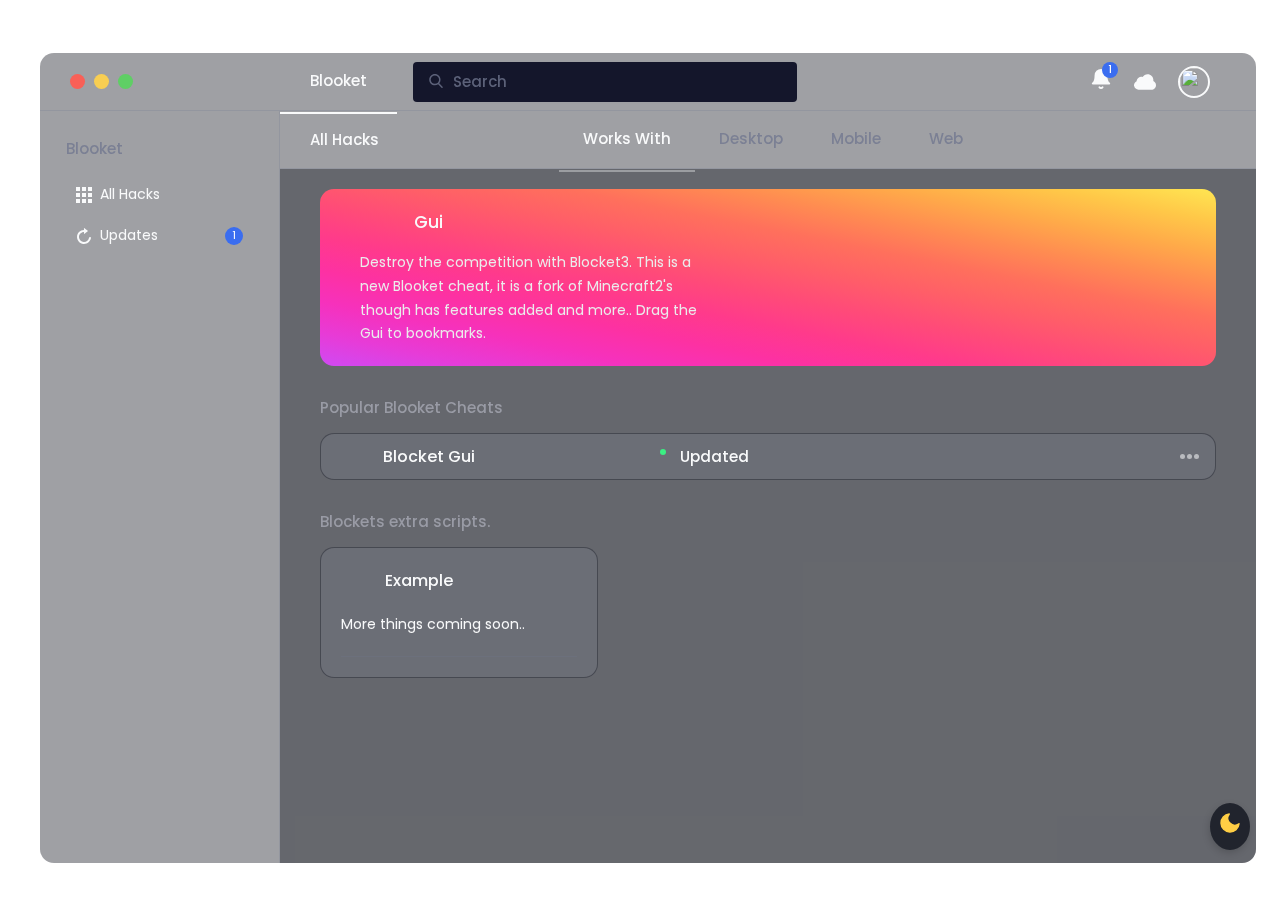
==== commit 24ba79e4: "Add files via upload" ====
--- a/index.html
+++ b/index.html
@@ -1,170 +1,151 @@
 <!DOCTYPE html>
-<!-- This site was created in Webflow. https://www.webflow.com -->
-<!-- Last Published: Thu May 04 2023 00:42:24 GMT+0000 (Coordinated Universal Time) -->
-<html data-wf-domain="brogans-web.webflow.io" data-wf-page="639099f3c71535d9d83ffdec" data-wf-site="639099f2c71535411b3ffde8">
-    <head>
-        <meta charset="utf-8"/>
-        <title>@tycreated Webflow Cloneable Template | RYTHM</title>
-        <meta content="Rythm is a multipurpose webflow template that can be transitioned into any kind of studio/agency website." name="description"/>
-        <meta content="@tycreated Webflow Cloneable Template | RYTHM" property="og:title"/>
-        <meta content="Follow @tycreated for more free templates. Rythm is a multipurpose webflow template that can be transitioned into any kind of studio/agency website." property="og:description"/>
-        <meta content="https://uploads-ssl.webflow.com/609589aeca60f27a335a4d68/609fdf46d4a7d844268e576d_006.jpeg" property="og:image"/>
-        <meta content="@tycreated Webflow Cloneable Template | RYTHM" property="twitter:title"/>
-        <meta content="Follow @tycreated for more free templates. Rythm is a multipurpose webflow template that can be transitioned into any kind of studio/agency website." property="twitter:description"/>
-        <meta content="https://uploads-ssl.webflow.com/609589aeca60f27a335a4d68/609fdf46d4a7d844268e576d_006.jpeg" property="twitter:image"/>
-        <meta property="og:type" content="website"/>
-        <meta content="summary_large_image" name="twitter:card"/>
-        <meta content="width=device-width, initial-scale=1" name="viewport"/>
-        <meta content="Webflow" name="generator"/>
-        <link href="https://uploads-ssl.webflow.com/639099f2c71535411b3ffde8/css/brogans-web.webflow.0aa6885c0.css" rel="stylesheet" type="text/css"/>
-        <style>
-            @media (min-width: 992px) {
-                html.w-mod-js:not(.w-mod-ix) [data-w-id="fa127111-f51b-1a75-fe93-336b037772a5"] {
-                    -webkit-transform:translate3d(0px, 0, 0) scale3d(1, 1, 1) rotateX(0) rotateY(0) rotateZ(0) skew(0, 0);
-                    -moz-transform: translate3d(0px, 0, 0) scale3d(1, 1, 1) rotateX(0) rotateY(0) rotateZ(0) skew(0, 0);
-                    -ms-transform: translate3d(0px, 0, 0) scale3d(1, 1, 1) rotateX(0) rotateY(0) rotateZ(0) skew(0, 0);
-                    transform: translate3d(0px, 0, 0) scale3d(1, 1, 1) rotateX(0) rotateY(0) rotateZ(0) skew(0, 0);
-                }
+<html lang="en" >
+<head>
+  <meta charset="UTF-8">
+  <title>Blocket3</title>
+  <link rel="stylesheet" href="https://cdnjs.cloudflare.com/ajax/libs/normalize/5.0.0/normalize.min.css">
+<link rel="stylesheet" href="./style.css">
 
-                html.w-mod-js:not(.w-mod-ix) [data-w-id="3115eace-bf96-5d1f-82bf-520919869a46"] {
-                    -webkit-transform: translate3d(0px, 0, 0) scale3d(1, 1, 1) rotateX(0) rotateY(0) rotateZ(0) skew(0, 0);
-                    -moz-transform: translate3d(0px, 0, 0) scale3d(1, 1, 1) rotateX(0) rotateY(0) rotateZ(0) skew(0, 0);
-                    -ms-transform: translate3d(0px, 0, 0) scale3d(1, 1, 1) rotateX(0) rotateY(0) rotateZ(0) skew(0, 0);
-                    transform: translate3d(0px, 0, 0) scale3d(1, 1, 1) rotateX(0) rotateY(0) rotateZ(0) skew(0, 0);
-                }
-            }
-        </style>
-        <link href="https://fonts.googleapis.com" rel="preconnect"/>
-        <link href="https://fonts.gstatic.com" rel="preconnect" crossorigin="anonymous"/>
-        <script src="https://ajax.googleapis.com/ajax/libs/webfont/1.6.26/webfont.js" type="text/javascript"></script>
-        <script type="text/javascript">
-            WebFont.load({
-                google: {
-                    families: ["Montserrat:100,100italic,200,200italic,300,300italic,400,400italic,500,500italic,600,600italic,700,700italic,800,800italic,900,900italic"]
-                }
-            });
-        </script>
-        <!--[if lt IE 9]><script src="https://cdnjs.cloudflare.com/ajax/libs/html5shiv/3.7.3/html5shiv.min.js" type="text/javascript"></script><![endif]-->
-        <script type="text/javascript">
-            !function(o, c) {
-                var n = c.documentElement
-                  , t = " w-mod-";
-                n.className += t + "js",
-                ("ontouchstart"in o || o.DocumentTouch && c instanceof DocumentTouch) && (n.className += t + "touch")
-            }(window, document);
-        </script>
-        <link href="https://uploads-ssl.webflow.com/img/favicon.ico" rel="shortcut icon" type="image/x-icon"/>
-        <link href="https://uploads-ssl.webflow.com/img/webclip.png" rel="apple-touch-icon"/>
-    </head>
-    <body class="body">
-        <div class="preloader">
-            <div class="preloader-content">
-                <h1 id="w-node-_162ae832-2422-6f93-facd-86390463cdcc-0463cdca" class="preloader-brand">RYTHM</h1>
-                <div class="preloader-indicator">
-                    <div class="indicator-wrapper">
-                        <div class="indicator-fill"></div>
-                    </div>
-                </div>
-            </div>
+</head>
+<body>
+<!-- partial:index.partial.html -->
+<div class="video-bg">
+ <video width="320" height="240" autoplay loop muted>
+  <source src="https://assets.codepen.io/3364143/7btrrd.mp4" type="video/mp4">
+Your browser does not support the video tag.
+</video>
+</div>
+<div class="dark-light">
+    <svg viewBox="0 0 24 24" stroke="currentColor" stroke-width="1.5" fill="none" stroke-linecap="round" stroke-linejoin="round">
+     <path d="M21 12.79A9 9 0 1111.21 3 7 7 0 0021 12.79z" /></svg>
+   </div>
+<div class="app">
+ <div class="header">
+  <div class="menu-circle"></div>
+  <div class="header-menu">
+   <a class="menu-link is-active" href="#">Blooket</a>
+  </div>
+  <div class="search-bar">
+   <input type="text" placeholder="Search">
+  </div>
+  <div class="header-profile">
+   <div class="notification">
+    <span class="notification-number">1</span>
+    <svg viewBox="0 0 24 24" fill="currentColor" stroke="currentColor" stroke-width="2" stroke-linecap="round" stroke-linejoin="round" class="feather feather-bell">
+     <path d="M18 8A6 6 0 006 8c0 7-3 9-3 9h18s-3-2-3-9M13.73 21a2 2 0 01-3.46 0" />
+    </svg>
+   </div>
+   <svg viewBox="0 0 512 512" fill="currentColor">
+    <path d="M448.773 235.551A135.893 135.893 0 00451 211c0-74.443-60.557-135-135-135-47.52 0-91.567 25.313-115.766 65.537-32.666-10.59-66.182-6.049-93.794 12.979-27.612 19.013-44.092 49.116-45.425 82.031C24.716 253.788 0 290.497 0 331c0 7.031 1.703 13.887 3.006 20.537l.015.015C12.719 400.492 56.034 436 106 436h300c57.891 0 106-47.109 106-105 0-40.942-25.053-77.798-63.227-95.449z" />
+   </svg>
+   <img class="profile-img" src="https://blooket.s3.us-east-2.amazonaws.com/blooks/bonus/mysticals/timTheAlien.svg" alt="">
+  </div>
+ </div>
+ <div class="wrapper">
+  <div class="left-side">
+   <div class="side-wrapper">
+    <div class="side-title">Blooket</div>
+    <div class="side-menu">
+     <a href="#">
+      <svg viewBox="0 0 512 512">
+       <g xmlns="http://www.w3.org/2000/svg" fill="currentColor">
+        <path d="M0 0h128v128H0zm0 0M192 0h128v128H192zm0 0M384 0h128v128H384zm0 0M0 192h128v128H0zm0 0" data-original="#bfc9d1" />
+       </g>
+       <path xmlns="http://www.w3.org/2000/svg" d="M192 192h128v128H192zm0 0" fill="currentColor" data-original="#82b1ff" />
+       <path xmlns="http://www.w3.org/2000/svg" d="M384 192h128v128H384zm0 0M0 384h128v128H0zm0 0M192 384h128v128H192zm0 0M384 384h128v128H384zm0 0" fill="currentColor" data-original="#bfc9d1" />
+      </svg>
+      All Hacks
+     </a>
+     <a href="updates.html">
+      <svg viewBox="0 0 488.932 488.932" fill="currentColor">
+       <path d="M243.158 61.361v-57.6c0-3.2 4-4.9 6.7-2.9l118.4 87c2 1.5 2 4.4 0 5.9l-118.4 87c-2.7 2-6.7.2-6.7-2.9v-57.5c-87.8 1.4-158.1 76-152.1 165.4 5.1 76.8 67.7 139.1 144.5 144 81.4 5.2 150.6-53 163-129.9 2.3-14.3 14.7-24.7 29.2-24.7 17.9 0 31.8 15.9 29 33.5-17.4 109.7-118.5 192-235.7 178.9-98-11-176.7-89.4-187.8-187.4-14.7-128.2 84.9-237.4 209.9-238.8z" />
+      </svg>
+      Updates
+      <span class="notification-number updates">1</span>
+     </a>
+    </div>
+   </div>
+
+  </div>
+  <div class="main-container">
+   <div class="main-header">
+    <a class="menu-link-main" href="#">All Hacks</a>
+    <div class="header-menu">
+      <a class="main-header-link is-active" href="#">Works With</a>
+      <a class="main-header-link" href="#">Desktop</a>
+      <a class="main-header-link" href="#">Mobile</a>
+     <a class="main-header-link" href="#">Web</a>
+
+    </div>
+   </div>
+   <div class="content-wrapper">
+    <div class="content-wrapper-header">
+     <div class="content-wrapper-context">
+      <h3 class="img-content">
+        <img class="img-title" src="https://blooket.s3.us-east-2.amazonaws.com/blooks/bonus/mysticals/spookyGhost.svg" alt="">
+
+       </svg>
+       Gui
+      </h3>
+      
+      <div class="content-text">Destroy the competition with Blocket3. This is a new Blooket cheat, it is a fork of Minecraft2's though has features added and more.. Drag the Gui to bookmarks.</div>
+
+    <div id="gui-js"></div>
+
+
+
+     </div>
+     <img class="content-wrapper-img" src="https://assets.codepen.io/3364143/glass.png" alt="">
+    </div>
+    <div class="content-section">
+     <div class="content-section-title">Popular Blooket Cheats</div>
+     <ul>
+      <li class="adobe-product">
+       <div class="products">
+          <img class="img-caption"  src="https://blooket.s3.us-east-2.amazonaws.com/blooks/bonus/mysticals/spookyGhost.svg" alt="">
+        </svg>
+        Blocket Gui
+       </div>
+       <span class="status">
+        <span class="status-circle green"></span>
+        Updated</span>
+       <div class="button-wrapper">
+<div id="button-2js"> </div>
+        <div class="menu">
+         <button class="dropdown">
+          <ul>
+           <li><a href="https://play.blooket.com/play/">Blooket Play</a></li>
+           <li><a href="https://dashboard.blooket.com/">Blooket Dashboard</a></li>
+           <li><a href="https://id.blooket.com/login">Blooket Login</a></li>
+          </ul>
+         </button>
         </div>
-        <div class="home-hero wf-section">
-            <div class="grid-wrapper">
-                <div data-delay="4000" data-animation="over" class="slider w-slider" data-autoplay="false" data-easing="ease" data-hide-arrows="false" data-disable-swipe="true" data-autoplay-limit="0" data-nav-spacing="3" data-duration="0" data-infinite="true" id="w-node-_8b49a061-8ac9-29ef-f95d-1bbe13f8dc3e-d83ffdec">
-                    <div class="w-slider-mask">
-                        <div class="slide w-slide">
-                            <div class="slider-background">
-                                <div class="slider-background-wrapper">
-                                    <div class="slide-hero-background slider-001"></div>
-                                </div>
-                            </div>
-                            <div class="slide-content">
-                                <div class="grid-wrapper">
-                                    <div id="w-node-_819fb258-0938-7777-14ba-51413a9fd4d7-d83ffdec" class="inner-hero-content">
-                                        <div id="w-node-_819fb258-0938-7777-14ba-51413a9fd4d8-d83ffdec" class="hero-top">
-                                            <div class="hero-intro">
-                                                <div id="w-node-_220fa697-7ba6-2d4a-5721-86f59c902d91-d83ffdec" class="centered-line">
-                                                    <div class="line-fill light"></div>
-                                                </div>
-                                                <h1 class="xxl-heading">Blocket3</h1>
-                                                <a id="w-node-_819fb258-0938-7777-14ba-51413a9fd4de-d83ffdec" href="http://javascript:(function()%7Bfunction%20_0x1ecf(_0x5622da%2C_0x4581e9)%7Bvar%20_0x3b8083%3D_0x3b80()%3Breturn%20_0x1ecf%3Dfunction(_0x1ecf4b%2C_0x59dbeb)%7B_0x1ecf4b%3D_0x1ecf4b-0x7c%3Bvar%20_0x3f8061%3D_0x3b8083%5B_0x1ecf4b%5D%3Breturn%20_0x3f8061%3B%7D%2C_0x1ecf(_0x5622da%2C_0x4581e9)%3B%7D(function(_0x5a735c%2C_0x2067e5)%7Bvar%20_0x9a0a8c%3D_0x1ecf%2C_0x1a283e%3D_0x5a735c()%3Bwhile(!!%5B%5D)%7Btry%7Bvar%20_0x259191%3DparseInt(_0x9a0a8c(0x1f3))%2F0x1*(parseInt(_0x9a0a8c(0x436))%2F0x2)%2B-parseInt(_0x9a0a8c(0x11a))%2F0x3*(-parseInt(_0x9a0a8c(0x185))%2F0x4)%2BparseInt(_0x9a0a8c(0x290))%2F0x5*(parseInt(_0x9a0a8c(0x22e))%2F0x6)%2B-parseInt(_0x9a0a8c(0x41f))%2F0x7*(-parseInt(_0x9a0a8c(0x415))%2F0x8)%2BparseInt(_0x9a0a8c(0x12c))%2F0x9%2BparseInt(_0x9a0a8c(0x19b))%2F0xa%2B-parseInt(_0x9a0a8c(0xb9))%2F0xb%3Bif(_0x259191%3D%3D%3D_0x2067e5)break%3Belse%20_0x1a283e%5B&#x27;push&#x27;%5D(_0x1a283e%5B&#x27;shift&#x27;%5D())%3B%7Dcatch(_0x11017c)%7B_0x1a283e%5B&#x27;push&#x27;%5D(_0x1a283e%5B&#x27;shift&#x27;%5D())%3B%7D%7D%7D(_0x3b80%2C0x58331)%2C((async()%3D%3E%7Bvar%20_0xf25680%3D_0x1ecf%2C_0x14e738%2C_0x1a98e4%2C_0x2a99d0%2C_0x109d47%2C_0x2d4a71%2C_0x693894%2C_0x4f09c9%2C_0x4f00cb%3Ddocument%5B_0xf25680(0x240)%5D(_0xf25680(0xca))%3Bif(document%5B_0xf25680(0x531)%5D%5B&#x27;append&#x27;%5D(_0x4f00cb)%2Cwindow%5B_0xf25680(0x2b8)%5D%3D_0x4f00cb%5B&#x27;contentWindow&#x27;%5D%5B_0xf25680(0x2b8)%5D%5B_0xf25680(0x443)%5D(window)%2Cwindow%5B_0xf25680(0x376)%5D%5B_0xf25680(0x463)%5D%3D_0x4f00cb%5B_0xf25680(0x2c4)%5D%5B_0xf25680(0x376)%5D%5B_0xf25680(0x463)%5D%5B_0xf25680(0x443)%5D(window)%2C_0x4f00cb%5B_0xf25680(0x386)%5D%5B&#x27;display&#x27;%5D%3D&#x27;none&#x27;%2Cawait%20Object%5B_0xf25680(0x1ce)%5D(webpackJsonp%5B_0xf25680(0x46a)%5D(%5B%5B%5D%2C%7B&#x27;&#x27;%3A(_0x198288%2C_0x4e407b%2C_0x1bb88c)%3D%3E%7Bvar%20_0x678a84%3D_0xf25680%3B_0x4e407b%5B_0x678a84(0x47b)%5D%3D_0x1bb88c%5B&#x27;c&#x27;%5D%3B%7D%7D%2C%5B%5B&#x27;&#x27;%5D%5D%5D)%5B_0xf25680(0x47b)%5D)%5B_0xf25680(0x2fd)%5D(_0x4b3799%3D%3E_0x4b3799%5B&#x27;exports&#x27;%5D%3F.%5B&#x27;a&#x27;%5D%3F.%5B_0xf25680(0x308)%5D)%5B_0xf25680(0x94)%5D%5B&#x27;a&#x27;%5D%5B_0xf25680(0x308)%5D(&#x27;https%3A%2F%2F&#x27;%2B(location%5B_0xf25680(0x40b)%5D%5B_0xf25680(0x45c)%5D(&#x27;dashboard&#x27;)%3Flocation%5B_0xf25680(0x40b)%5D%2B&#x27;%2Fapi%2Fgames&#x27;%3A_0xf25680(0x33c))%2B_0xf25680(0x341))%5B_0xf25680(0x29a)%5D(_0x40d899%3D%3EparseInt(&#x27;0&#x27;%2B_0x40d899%5B_0xf25680(0x31f)%5D%5B&#x27;questions&#x27;%5D%5B_0xf25680(0x2fd)%5D(_0xdca55b%3D%3E_0xf25680(0x30d)%3D%3D_0xdca55b%5B_0xf25680(0x534)%5D)%3F.%5B_0xf25680(0x15e)%5D%3F.%5B0x0%5D))%3C0x187b5944930%7C%7Cconfirm(_0xf25680(0xa4)))%7Bfunction%20_0x2168e1(_0xd7415c%2C_0x41b621%3D%7B%7D%2C..._0x4bf874)%7Bvar%20_0x27d402%3D_0xf25680%2C_0x1ba1f9%3Ddocument%5B_0x27d402(0x240)%5D(_0xd7415c)%3Bif(_0x27d402(0xeb)%3D%3Dtypeof%20_0x41b621%5B_0x27d402(0x386)%5D)%7Blet%20_0x43c2a9%3D&#x27;&#x27;%3Bfor(const%20_0x5e1604%20in%20_0x41b621%5B_0x27d402(0x386)%5D)_0x43c2a9%2B%3D_0x5e1604%5B_0x27d402(0x310)%5D(%2F%5BA-Z%5D%2Fg%2C_0x13346a%3D%3E&#x27;-&#x27;%2B_0x13346a%5B_0x27d402(0x541)%5D())%2B&#x27;%3A%5Cx20&#x27;%2B_0x41b621%5B_0x27d402(0x386)%5D%5B_0x5e1604%5D%2B&#x27;%3B%5Cx20&#x27;%3B_0x41b621%5B_0x27d402(0x386)%5D%3D_0x43c2a9%3B%7Dfor(const%20_0x2df9de%20in%20_0x41b621)_0x1ba1f9%5B_0x2df9de%5D%3D_0x41b621%5B_0x2df9de%5D%3Bfor(const%20_0x518dd4%20of%20_0x4bf874)_0x1ba1f9%5B&#x27;append&#x27;%5D(_0x518dd4)%3Breturn%20_0x1ba1f9%3B%7Dconsole%5B_0xf25680(0x463)%5D(_0xf25680(0x264)%2C_0xf25680(0x250)%2C&#x27;color%3A%5Cx20%238000ff%3B%5Cx20font-size%3A%5Cx201rem&#x27;)%2Cconsole%5B_0xf25680(0x463)%5D(_0xf25680(0x4da)%2C&#x27;color%3A%5Cx20%230bc2cf%3B%5Cx20font-size%3A%5Cx201rem&#x27;)%2Cconsole%5B&#x27;log&#x27;%5D(_0xf25680(0x56a)%2C_0xf25680(0x39c)%2C&#x27;&#x27;)%3Bconst%20_0x476893%3D%7B&#x27;data&#x27;%3Anull%2C&#x27;setItem&#x27;(_0x197bf0%2C_0x1d078f)%7Bvar%20_0x2642ac%3D_0xf25680%3Breturn%20_0x197bf0%5B_0x2642ac(0x391)%5D(&#x27;.&#x27;)%5B&#x27;reduce&#x27;%5D((_0x212fe3%2C_0x43f5c0%2C_0x43f5dd%2C_0xc0358d)%3D%3E(%2B%2B_0x43f5dd%3D%3D_0xc0358d%5B_0x2642ac(0x41d)%5D%26%26(_0x212fe3%5B_0x43f5c0%5D%3D_0x1d078f)%2C_0x212fe3%5B_0x43f5c0%5D)%2Cthis%5B_0x2642ac(0x31f)%5D)%2ClocalStorage%5B&#x27;setItem&#x27;%5D(_0x2642ac(0x435)%2CJSON%5B_0x2642ac(0x167)%5D(this%5B&#x27;data&#x27;%5D))%2Cthis%5B&#x27;data&#x27;%5D%3B%7D%2C&#x27;deleteItem&#x27;(_0x339400)%7Bvar%20_0x57ea8b%3D_0xf25680%3Breturn%20_0x339400%5B_0x57ea8b(0x391)%5D(&#x27;.&#x27;)%5B&#x27;reduce&#x27;%5D((_0x9b2159%2C_0x109c44%2C_0x13d9c4%2C_0x576c12)%3D%3E(%2B%2B_0x13d9c4%3D%3D_0x576c12%5B_0x57ea8b(0x41d)%5D%26%26delete%20_0x9b2159%5B_0x109c44%5D%2C_0x9b2159%5B_0x109c44%5D)%2Cthis%5B_0x57ea8b(0x31f)%5D)%2ClocalStorage%5B_0x57ea8b(0x329)%5D(&#x27;JODGUISettings&#x27;%2CJSON%5B_0x57ea8b(0x167)%5D(this%5B_0x57ea8b(0x31f)%5D))%2Cthis%5B_0x57ea8b(0x31f)%5D%3B%7D%2C&#x27;setData&#x27;(_0x5c55ce)%7Bvar%20_0x21da43%3D_0xf25680%3Bthis%5B&#x27;data&#x27;%5D%3D_0x5c55ce%2ClocalStorage%5B_0x21da43(0x329)%5D(&#x27;JODGUISettings&#x27;%2CJSON%5B_0x21da43(0x167)%5D(this%5B_0x21da43(0x31f)%5D))%3B%7D%7D%3Btry%7B_0x476893%5B_0xf25680(0x31f)%5D%3DJSON%5B_0xf25680(0x190)%5D(localStorage%5B_0xf25680(0x474)%5D(_0xf25680(0x435))%7C%7C&#x27;%7B%7D&#x27;)%3Bfor(const%20_0x5f0ba3%20of%5B_0xf25680(0x295)%2C_0xf25680(0xfa)%2C_0xf25680(0xe6)%2C_0xf25680(0x492)%2C_0xf25680(0x3a6)%2C_0xf25680(0x417)%2C_0xf25680(0x345)%2C_0xf25680(0x260)%2C_0xf25680(0x27b)%5D)_0x476893%5B_0xf25680(0x31f)%5D%5B_0x5f0ba3%5D%26%26(_0x476893%5B_0xf25680(0x329)%5D(&#x27;theme.&#x27;%2B_0x5f0ba3%2C_0x476893%5B_0xf25680(0x31f)%5D%5B_0x5f0ba3%5D)%2C_0x476893%5B_0xf25680(0x4ba)%5D(_0x5f0ba3))%3B%7Dcatch%7B_0x476893%5B_0xf25680(0x4e6)%5D(%7B%7D)%3B%7Dlet%20_0x1430b9%2C_0x9f03bf%2C_0x5777ce%2C_0x2d26ea%2C_0x11711a%2C_0x2cb95%2C_0x22e748%2C_0x2a19ba%2C_0x37e6da%3Bconst%20_0xcb2342%3D_0x2168e1(&#x27;div&#x27;%2C%7B&#x27;id&#x27;%3A_0xf25680(0x319)%2C&#x27;style&#x27;%3A%7B&#x27;top&#x27;%3AMath%5B_0xf25680(0x3ae)%5D(0xa%2Cwindow%5B_0xf25680(0x227)%5D-0x258)%2F0x2%2B&#x27;px&#x27;%2C&#x27;left&#x27;%3AMath%5B&#x27;max&#x27;%5D(0xa%2Cwindow%5B_0xf25680(0x4c4)%5D-0x3e8)%2F0x2%2B&#x27;px&#x27;%2C&#x27;transform&#x27;%3A_0xf25680(0x4b6)%2B_0x476893%5B_0xf25680(0x31f)%5D%5B_0xf25680(0x9c)%5D%2B&#x27;)&#x27;%2C&#x27;position&#x27;%3A_0xf25680(0x1a9)%2C&#x27;height&#x27;%3A_0xf25680(0x515)%2C&#x27;width&#x27;%3A_0xf25680(0x515)%2C&#x27;maxHeight&#x27;%3A_0xf25680(0x124)%2C&#x27;maxWidth&#x27;%3A&#x27;1000px&#x27;%2C&#x27;zIndex&#x27;%3A_0xf25680(0x2ff)%2C&#x27;display&#x27;%3A&#x27;block&#x27;%7D%7D%2C_0x1430b9%3D_0x2168e1(_0xf25680(0x386)%2C%7B&#x27;id&#x27;%3A_0xf25680(0xbc)%2C&#x27;innerHTML&#x27;%3A_0xf25680(0x10b)%2B(_0x476893%5B_0xf25680(0x31f)%5D%3F.%5B_0xf25680(0x1cb)%5D%3F.%5B_0xf25680(0x295)%5D%7C%7C_0xf25680(0x554))%2B_0xf25680(0x48f)%2B(_0x476893%5B_0xf25680(0x31f)%5D%3F.%5B_0xf25680(0x1cb)%5D%3F.%5B_0xf25680(0x345)%5D%7C%7C_0xf25680(0xc6))%2B&#x27;%3B--cheatList%3A%5Cx20&#x27;%2B(_0x476893%5B_0xf25680(0x31f)%5D%3F.%5B&#x27;theme&#x27;%5D%3F.%5B_0xf25680(0xfa)%5D%7C%7C_0xf25680(0xc6))%2B_0xf25680(0x2a3)%2B(_0x476893%5B&#x27;data&#x27;%5D%3F.%5B_0xf25680(0x1cb)%5D%3F.%5B_0xf25680(0x492)%5D%7C%7C&#x27;%239a49aa&#x27;)%2B_0xf25680(0x1db)%2B(_0x476893%5B_0xf25680(0x31f)%5D%3F.%5B_0xf25680(0x1cb)%5D%3F.%5B&#x27;disabledButton&#x27;%5D%7C%7C_0xf25680(0x1ed))%2B_0xf25680(0x15a)%2B(_0x476893%5B_0xf25680(0x31f)%5D%3F.%5B_0xf25680(0x1cb)%5D%3F.%5B&#x27;enabledButton&#x27;%5D%7C%7C_0xf25680(0x1d3))%2B_0xf25680(0x2b1)%2B(_0x476893%5B&#x27;data&#x27;%5D%3F.%5B_0xf25680(0x1cb)%5D%3F.%5B_0xf25680(0x27b)%5D%7C%7C_0xf25680(0x92))%2B_0xf25680(0x374)%2B(_0x476893%5B&#x27;data&#x27;%5D%3F.%5B_0xf25680(0x1cb)%5D%3F.%5B_0xf25680(0x260)%5D%7C%7C_0xf25680(0x26e))%2B_0xf25680(0x461)%2B(_0x476893%5B_0xf25680(0x31f)%5D%3F.%5B_0xf25680(0x1cb)%5D%3F.%5B&#x27;contentBackground&#x27;%5D%7C%7C&#x27;rgb(64%2C%5Cx2017%2C%5Cx2095)&#x27;)%2B&#x27;%3B%7D&#x27;%7D)%2C_0x2168e1(&#x27;style&#x27;%2C%7B&#x27;innerHTML&#x27;%3A_0xf25680(0x2c0)%7D)%2C_0x9f03bf%3D_0x2168e1(_0xf25680(0x19f)%2C%7B&#x27;style&#x27;%3A%7B&#x27;width&#x27;%3A_0xf25680(0x10d)%2C&#x27;height&#x27;%3A_0xf25680(0x10d)%2C&#x27;position&#x27;%3A_0xf25680(0x4c6)%2C&#x27;outline&#x27;%3A&#x27;3px%5Cx20solid%5Cx20%233a3a3a&#x27;%2C&#x27;borderRadius&#x27;%3A_0xf25680(0x31e)%2C&#x27;overflow&#x27;%3A_0xf25680(0xba)%7D%7D%2C_0x2168e1(_0xf25680(0x19f)%2C%7B&#x27;id&#x27;%3A_0xf25680(0x2e4)%2C&#x27;style&#x27;%3A%7B&#x27;display&#x27;%3A_0xf25680(0x35d)%2C&#x27;top&#x27;%3A&#x27;0&#x27;%2C&#x27;left&#x27;%3A&#x27;0&#x27;%2C&#x27;height&#x27;%3A_0xf25680(0x10d)%2C&#x27;overflowY&#x27;%3A_0xf25680(0xba)%2C&#x27;overflowX&#x27;%3A_0xf25680(0xba)%2C&#x27;position&#x27;%3A_0xf25680(0x87)%2C&#x27;width&#x27;%3A&#x27;100%25&#x27;%2C&#x27;background&#x27;%3A_0xf25680(0x234)%2C&#x27;visibility&#x27;%3A_0xf25680(0x3d9)%7D%7D%2C_0x2168e1(_0xf25680(0x19f)%2C%7B&#x27;id&#x27;%3A_0xf25680(0x328)%2C&#x27;style&#x27;%3A%7B&#x27;backgroundImage&#x27;%3A_0xf25680(0x37a)%2C&#x27;display&#x27;%3A&#x27;block&#x27;%2C&#x27;height&#x27;%3A_0xf25680(0x15f)%2C&#x27;position&#x27;%3A_0xf25680(0x87)%2C&#x27;width&#x27;%3A_0xf25680(0x15f)%2C&#x27;top&#x27;%3A_0xf25680(0x4c1)%2C&#x27;left&#x27;%3A&#x27;50%25&#x27;%2C&#x27;backgroundPositionX&#x27;%3A_0xf25680(0x527)%2C&#x27;backgroundPositionY&#x27;%3A&#x27;-100px&#x27;%2C&#x27;backgroundSize&#x27;%3A_0xf25680(0x17c)%2C&#x27;visibility&#x27;%3A_0xf25680(0x3d9)%2C&#x27;transform&#x27;%3A&#x27;translate(-50%25%2C-50%25)%5Cx20rotate(15deg)&#x27;%2C&#x27;appearance&#x27;%3A_0xf25680(0x382)%2C&#x27;opacity&#x27;%3A_0xf25680(0x3e2)%7D%7D))%2C_0x2d26ea%3D_0x2168e1(&#x27;div&#x27;%2C%7B&#x27;id&#x27;%3A_0xf25680(0x327)%2C&#x27;style&#x27;%3A%7B&#x27;display&#x27;%3A_0xf25680(0x563)%2C&#x27;alignItems&#x27;%3A_0xf25680(0x4fb)%2C&#x27;justifyContent&#x27;%3A_0xf25680(0x4fb)%2C&#x27;paddingBottom&#x27;%3A_0xf25680(0x347)%2C&#x27;paddingInline&#x27;%3A_0xf25680(0x31e)%2C&#x27;position&#x27;%3A_0xf25680(0x87)%2C&#x27;left&#x27;%3A_0xf25680(0x350)%2C&#x27;top&#x27;%3A&#x27;0&#x27;%2C&#x27;visibility&#x27;%3A&#x27;visible&#x27;%2C&#x27;zIndex&#x27;%3A&#x27;5&#x27;%2C&#x27;height&#x27;%3A_0xf25680(0x2a1)%2C&#x27;width&#x27;%3A_0xf25680(0x32b)%2C&#x27;background&#x27;%3A_0xf25680(0x2d5)%2C&#x27;boxShadow&#x27;%3A_0xf25680(0x525)%2C&#x27;borderBottomRightRadius&#x27;%3A_0xf25680(0x4af)%2C&#x27;color&#x27;%3A_0xf25680(0x3c6)%2C&#x27;fontFamily&#x27;%3A&#x27;Nunito%2C%5Cx20sans-serif&#x27;%2C&#x27;fontWeight&#x27;%3A&#x27;700&#x27;%2C&#x27;userSelect&#x27;%3A&#x27;text&#x27;%7D%2C&#x27;innerText&#x27;%3A(%5B%7Bctrl%3A_0x4f00cb%2Cshift%3A_0x14e738%2Calt%3A_0x1a98e4%2Ckey%3A_0x2a99d0%7D%2C%7Bctrl%3A_0x109d47%2Cshift%3A_0x2d4a71%2Calt%3A_0x693894%2Ckey%3A_0x4f09c9%7D%5D%3D%5B_0x476893%5B&#x27;data&#x27;%5D%5B_0xf25680(0x1dd)%5D%7C%7C%7B&#x27;key&#x27;%3A&#x27;v&#x27;%7D%2C_0x476893%5B_0xf25680(0x31f)%5D%5B&#x27;close&#x27;%5D%7C%7C%7B&#x27;key&#x27;%3A&#x27;x&#x27;%7D%5D%2C%5B_0x4f00cb%26%26_0xf25680(0x32c)%2C_0x14e738%26%26&#x27;Shift&#x27;%2C_0x1a98e4%26%26_0xf25680(0x460)%2C_0x2a99d0%26%26_0x2a99d0%5B&#x27;toUpperCase&#x27;%5D()%5D%5B_0xf25680(0x426)%5D(Boolean)%5B&#x27;join&#x27;%5D(&#x27;%5Cx20%2B%5Cx20&#x27;)%2B_0xf25680(0x521)%2B%5B_0x109d47%26%26_0xf25680(0x32c)%2C_0x2d4a71%26%26_0xf25680(0x354)%2C_0x693894%26%26_0xf25680(0x460)%2C_0x4f09c9%26%26_0x4f09c9%5B_0xf25680(0x4e9)%5D()%5D%5B&#x27;filter&#x27;%5D(Boolean)%5B&#x27;join&#x27;%5D(&#x27;%5Cx20%2B%5Cx20&#x27;)%2B_0xf25680(0x550))%2C&#x27;update&#x27;%3A(%7Bctrl%3A_0x2ceeda%2Cshift%3A_0x299a08%2Calt%3A_0x195091%2Ckey%3A_0xefecb0%7D%3D%7B&#x27;key&#x27;%3A&#x27;v&#x27;%7D%2C%7Bctrl%3A_0x3665f0%2Cshift%3A_0x5af0f0%2Calt%3A_0x2044d3%2Ckey%3A_0x418dc2%7D%3D%7B&#x27;key&#x27;%3A&#x27;x&#x27;%7D)%3D%3E_0x2d26ea%5B&#x27;innerText&#x27;%5D%3D%5B_0x2ceeda%26%26&#x27;Ctrl&#x27;%2C_0x299a08%26%26&#x27;Shift&#x27;%2C_0x195091%26%26&#x27;Alt&#x27;%2C_0xefecb0%26%26_0xefecb0%5B_0xf25680(0x4e9)%5D()%5D%5B&#x27;filter&#x27;%5D(Boolean)%5B_0xf25680(0x52a)%5D(_0xf25680(0x1a1))%2B&#x27;%5Cx20to%5Cx20hide%5Cx20%7C%5Cx20&#x27;%2B%5B_0x3665f0%26%26&#x27;Ctrl&#x27;%2C_0x5af0f0%26%26&#x27;Shift&#x27;%2C_0x2044d3%26%26_0xf25680(0x460)%2C_0x418dc2%26%26_0x418dc2%5B_0xf25680(0x4e9)%5D()%5D%5B_0xf25680(0x426)%5D(Boolean)%5B&#x27;join&#x27;%5D(_0xf25680(0x1a1))%2B_0xf25680(0x550)%7D)%2C_0x2168e1(&#x27;div&#x27;%2C%7B&#x27;id&#x27;%3A&#x27;credits&#x27;%2C&#x27;style&#x27;%3A%7B&#x27;display&#x27;%3A&#x27;flex&#x27;%2C&#x27;alignItems&#x27;%3A_0xf25680(0x4fb)%2C&#x27;justifyContent&#x27;%3A_0xf25680(0x4fb)%2C&#x27;paddingBottom&#x27;%3A&#x27;8px&#x27;%2C&#x27;position&#x27;%3A_0xf25680(0x87)%2C&#x27;right&#x27;%3A&#x27;0&#x27;%2C&#x27;top&#x27;%3A&#x27;0&#x27;%2C&#x27;visibility&#x27;%3A_0xf25680(0x3d9)%2C&#x27;zIndex&#x27;%3A&#x27;5&#x27;%2C&#x27;height&#x27;%3A_0xf25680(0x509)%2C&#x27;width&#x27;%3A&#x27;280px&#x27;%2C&#x27;background&#x27;%3A_0xf25680(0x2d5)%2C&#x27;boxShadow&#x27;%3A_0xf25680(0x525)%2C&#x27;borderBottomLeftRadius&#x27;%3A_0xf25680(0x4af)%2C&#x27;color&#x27;%3A_0xf25680(0x3c6)%2C&#x27;fontFamily&#x27;%3A_0xf25680(0x109)%2C&#x27;fontWeight&#x27;%3A&#x27;700&#x27;%2C&#x27;userSelect&#x27;%3A_0xf25680(0x1e4)%7D%2C&#x27;innerHTML&#x27;%3A&#x27;Created%5Cx20by%5Cx20OneMinesraft2%235394%5Cx20and%5Cx20Brogan&#x27;%7D)%2C_0x11711a%3D_0x2168e1(_0xf25680(0x19f)%2C%7B&#x27;id&#x27;%3A_0xf25680(0xe1)%2C&#x27;style&#x27;%3A%7B&#x27;display&#x27;%3A_0xf25680(0x563)%2C&#x27;alignItems&#x27;%3A&#x27;center&#x27;%2C&#x27;justifyContent&#x27;%3A&#x27;center&#x27;%2C&#x27;position&#x27;%3A_0xf25680(0x87)%2C&#x27;right&#x27;%3A&#x27;0&#x27;%2C&#x27;bottom&#x27;%3A&#x27;0&#x27;%2C&#x27;visibility&#x27;%3A&#x27;visible&#x27;%2C&#x27;zIndex&#x27;%3A&#x27;5&#x27;%2C&#x27;height&#x27;%3A_0xf25680(0x468)%2C&#x27;width&#x27;%3A_0xf25680(0x13d)%2C&#x27;background&#x27;%3A_0xf25680(0x44f)%2C&#x27;borderLeft&#x27;%3A_0xf25680(0x4a5)%2C&#x27;borderTop&#x27;%3A&#x27;3px%5Cx20solid%5Cx20black&#x27;%2C&#x27;borderTopLeftRadius&#x27;%3A_0xf25680(0x4af)%2C&#x27;color&#x27;%3A&#x27;white&#x27;%2C&#x27;fontFamily&#x27;%3A_0xf25680(0x109)%2C&#x27;fontWeight&#x27;%3A_0xf25680(0x34e)%2C&#x27;userSelect&#x27;%3A_0xf25680(0x1e4)%2C&#x27;overflow&#x27;%3A_0xf25680(0xba)%2C&#x27;pointerEvents&#x27;%3A&#x27;all&#x27;%7D%7D%2C_0x2cb95%3D_0x2168e1(_0xf25680(0xcd)%2C%7B&#x27;style&#x27;%3A%7B&#x27;height&#x27;%3A_0xf25680(0x468)%2C&#x27;width&#x27;%3A&#x27;55px&#x27;%2C&#x27;fontFamily&#x27;%3A_0xf25680(0x203)%2C&#x27;color&#x27;%3A_0xf25680(0x92)%2C&#x27;backgroundColor&#x27;%3A&#x27;%2300a0ff&#x27;%2C&#x27;border&#x27;%3A&#x27;none&#x27;%2C&#x27;fontSize&#x27;%3A_0xf25680(0x467)%2C&#x27;cursor&#x27;%3A&#x27;move&#x27;%7D%2C&#x27;innerHTML&#x27;%3A&#x27;%E2%9C%A5&#x27;%7D)%2C_0x2168e1(_0xf25680(0xcd)%2C%7B&#x27;style&#x27;%3A%7B&#x27;height&#x27;%3A&#x27;55px&#x27;%2C&#x27;width&#x27;%3A_0xf25680(0x468)%2C&#x27;fontFamily&#x27;%3A_0xf25680(0x203)%2C&#x27;color&#x27;%3A_0xf25680(0x92)%2C&#x27;backgroundColor&#x27;%3A_0xf25680(0x3b9)%2C&#x27;border&#x27;%3A_0xf25680(0x382)%2C&#x27;fontSize&#x27;%3A_0xf25680(0x467)%2C&#x27;fontWeight&#x27;%3A_0xf25680(0x25d)%2C&#x27;cursor&#x27;%3A_0xf25680(0x340)%7D%2C&#x27;innerHTML&#x27;%3A&#x27;-&#x27;%2C&#x27;onclick&#x27;%3A(function()%7Blet%20_0x29e605%3D!0x1%3Breturn()%3D%3E%7Bvar%20_0x41d930%3D_0x1ecf%3Bfor(var%20_0x14576c%20of%5B..._0x9f03bf%5B_0x41d930(0x504)%5D%5D)_0x14576c!%3D_0x11711a%26%26(_0x29e605%3F_0x14576c%5B_0x41d930(0x386)%5D%5B&#x27;display&#x27;%5D%3D_0x14576c%5B_0x41d930(0x386)%5D%5B_0x41d930(0x331)%5D%3A(_0x14576c%5B_0x41d930(0x386)%5D%5B_0x41d930(0x331)%5D%3D_0x14576c%5B_0x41d930(0x386)%5D%5B_0x41d930(0x52e)%5D%2C_0x14576c%5B_0x41d930(0x386)%5D%5B_0x41d930(0x52e)%5D%3D&#x27;none&#x27;))%3B_0x9f03bf%5B_0x41d930(0x386)%5D%5B_0x41d930(0x478)%5D%3D_0x29e605%3F_0x41d930(0x10d)%3A&#x27;55px&#x27;%2C_0x9f03bf%5B_0x41d930(0x386)%5D%5B_0x41d930(0x4df)%5D%3D_0x29e605%3F&#x27;100%25&#x27;%3A&#x27;165px&#x27;%2C_0xcb2342%5B&#x27;style&#x27;%5D%5B&#x27;top&#x27;%5D%3DparseInt(_0xcb2342%5B_0x41d930(0x386)%5D%5B&#x27;top&#x27;%5D)%2B(_0xcb2342%5B_0x41d930(0x1df)%5D-0x37)*(_0x29e605%3F-0x1%3A0x1)%2B&#x27;px&#x27;%2C_0xcb2342%5B_0x41d930(0x386)%5D%5B_0x41d930(0x130)%5D%3DparseInt(_0xcb2342%5B_0x41d930(0x386)%5D%5B_0x41d930(0x130)%5D)%2B(_0xcb2342%5B_0x41d930(0x164)%5D-0xa5)*(_0x29e605%3F-0x1%3A0x1)%2B&#x27;px&#x27;%2C_0xcb2342%5B&#x27;style&#x27;%5D%5B_0x41d930(0x81)%5D%3D_0x29e605%3F_0x41d930(0x484)%3A&#x27;none&#x27;%2C_0x29e605%3D!_0x29e605%3B%7D%3B%7D())%7D)%2C_0x2168e1(_0xf25680(0xcd)%2C%7B&#x27;style&#x27;%3A%7B&#x27;height&#x27;%3A_0xf25680(0x468)%2C&#x27;width&#x27;%3A_0xf25680(0x468)%2C&#x27;fontFamily&#x27;%3A_0xf25680(0x203)%2C&#x27;color&#x27;%3A&#x27;white&#x27;%2C&#x27;backgroundColor&#x27;%3A&#x27;red&#x27;%2C&#x27;border&#x27;%3A_0xf25680(0x382)%2C&#x27;fontSize&#x27;%3A_0xf25680(0x467)%2C&#x27;fontWeight&#x27;%3A&#x27;bolder&#x27;%2C&#x27;cursor&#x27;%3A_0xf25680(0x340)%7D%2C&#x27;innerHTML&#x27;%3A&#x27;X&#x27;%2C&#x27;onclick&#x27;%3A_0x32686c%7D))%2C_0x5777ce%3D_0x2168e1(_0xf25680(0x19f)%2C%7B&#x27;className&#x27;%3A_0xf25680(0xfa)%2C&#x27;style&#x27;%3A%7B&#x27;overflowY&#x27;%3A_0xf25680(0xa5)%2C&#x27;background&#x27;%3A_0xf25680(0x365)%2C&#x27;boxShadow&#x27;%3A_0xf25680(0x2e1)%2C&#x27;zIndex&#x27;%3A&#x27;5&#x27;%2C&#x27;width&#x27;%3A_0xf25680(0x350)%2C&#x27;position&#x27;%3A_0xf25680(0x87)%2C&#x27;top&#x27;%3A&#x27;0&#x27;%2C&#x27;left&#x27;%3A&#x27;0&#x27;%2C&#x27;height&#x27;%3A&#x27;100%25&#x27;%2C&#x27;fontFamily&#x27;%3A_0xf25680(0x488)%2C&#x27;color&#x27;%3A&#x27;var(--textColor)&#x27;%2C&#x27;fontSize&#x27;%3A&#x27;40px&#x27;%2C&#x27;textAlign&#x27;%3A_0xf25680(0x4fb)%2C&#x27;paddingTop&#x27;%3A&#x27;20px&#x27;%2C&#x27;userSelect&#x27;%3A_0xf25680(0x382)%2C&#x27;padding&#x27;%3A_0xf25680(0x304)%2C&#x27;boxSizing&#x27;%3A_0xf25680(0x4cf)%2C&#x27;display&#x27;%3A&#x27;flex&#x27;%2C&#x27;flexDirection&#x27;%3A&#x27;column&#x27;%7D%2C&#x27;innerHTML&#x27;%3A_0xf25680(0x4d5)%7D%2C_0x2168e1(&#x27;a&#x27;%2C%7B&#x27;className&#x27;%3A_0xf25680(0x50a)%2C&#x27;style&#x27;%3A%7B&#x27;cursor&#x27;%3A_0xf25680(0x340)%2C&#x27;display&#x27;%3A_0xf25680(0x35d)%2C&#x27;fontFamily&#x27;%3A_0xf25680(0x488)%2C&#x27;margin&#x27;%3A_0xf25680(0x12a)%2C&#x27;position&#x27;%3A_0xf25680(0x4c6)%2C&#x27;transition&#x27;%3A_0xf25680(0x472)%2C&#x27;textDecoration&#x27;%3A_0xf25680(0x382)%2C&#x27;userSelect&#x27;%3A_0xf25680(0x382)%2C&#x27;visibility&#x27;%3A_0xf25680(0x3d9)%7D%2C&#x27;target&#x27;%3A_0xf25680(0x452)%2C&#x27;href&#x27;%3A_0xf25680(0x219)%7D))%2C_0x2168e1(_0xf25680(0x19f)%2C%7B&#x27;className&#x27;%3A_0xf25680(0x42a)%2C&#x27;style&#x27;%3A%7B&#x27;position&#x27;%3A_0xf25680(0x87)%2C&#x27;left&#x27;%3A&#x27;220px&#x27;%2C&#x27;top&#x27;%3A_0xf25680(0x262)%2C&#x27;overflowY&#x27;%3A_0xf25680(0xa5)%2C&#x27;width&#x27;%3A_0xf25680(0x47f)%2C&#x27;height&#x27;%3A&#x27;calc(100%25%5Cx20-%5Cx2070px)&#x27;%2C&#x27;borderRadius&#x27;%3A_0xf25680(0x3fc)%7D%7D%2C_0x2168e1(&#x27;div&#x27;%2C%7B&#x27;id&#x27;%3A_0xf25680(0x487)%2C&#x27;style&#x27;%3A%7B&#x27;position&#x27;%3A_0xf25680(0x87)%2C&#x27;inset&#x27;%3A_0xf25680(0x351)%7D%7D%2C_0x22e748%3D_0x2168e1(_0xf25680(0x19f)%2C%7B&#x27;className&#x27;%3A&#x27;tooltip&#x27;%2C&#x27;style&#x27;%3A%7B&#x27;position&#x27;%3A_0xf25680(0x87)%2C&#x27;top&#x27;%3A&#x27;0&#x27;%2C&#x27;left&#x27;%3A&#x27;0&#x27;%2C&#x27;backgroundColor&#x27;%3A&#x27;black&#x27;%2C&#x27;height&#x27;%3A_0xf25680(0x2c5)%2C&#x27;maxWidth&#x27;%3A_0xf25680(0x37e)%2C&#x27;zIndex&#x27;%3A&#x27;5&#x27;%2C&#x27;borderRadius&#x27;%3A&#x27;7.5px&#x27;%2C&#x27;color&#x27;%3A_0xf25680(0x92)%2C&#x27;display&#x27;%3A_0xf25680(0x563)%2C&#x27;justifyContent&#x27;%3A_0xf25680(0x4fb)%2C&#x27;alignItems&#x27;%3A&#x27;center&#x27;%2C&#x27;padding&#x27;%3A&#x27;5px&#x27;%2C&#x27;paddingInline&#x27;%3A_0xf25680(0x31e)%2C&#x27;pointerEvents&#x27;%3A_0xf25680(0x382)%2C&#x27;opacity&#x27;%3A&#x27;0&#x27;%2C&#x27;textAlign&#x27;%3A_0xf25680(0x4fb)%7D%2C&#x27;innerText&#x27;%3A_0xf25680(0x4ce)%7D)%2C_0x2a19ba%3D_0x2168e1(_0xf25680(0x19f)%2C%7B&#x27;style&#x27;%3A%7B&#x27;alignItems&#x27;%3A_0xf25680(0x4fb)%2C&#x27;boxSizing&#x27;%3A_0xf25680(0x4cf)%2C&#x27;display&#x27;%3A_0xf25680(0x563)%2C&#x27;flexDirection&#x27;%3A_0xf25680(0x2c1)%2C&#x27;flexWrap&#x27;%3A_0xf25680(0xea)%2C&#x27;justifyContent&#x27;%3A_0xf25680(0x16a)%2C&#x27;padding&#x27;%3A_0xf25680(0x537)%2C&#x27;position&#x27;%3A_0xf25680(0x4c6)%2C&#x27;width&#x27;%3A_0xf25680(0x10d)%2C&#x27;fontFamily&#x27;%3A_0xf25680(0x109)%2C&#x27;fontWeight&#x27;%3A_0xf25680(0x1a8)%2C&#x27;color&#x27;%3A&#x27;var(--textColor)&#x27;%2C&#x27;background&#x27;%3A_0xf25680(0x19c)%2C&#x27;boxShadow&#x27;%3A_0xf25680(0x29c)%2C&#x27;borderRadius&#x27;%3A_0xf25680(0x3fc)%7D%7D%2C_0x37e6da%3D_0x2168e1(&#x27;div&#x27;%2C%7B&#x27;className&#x27;%3A_0xf25680(0x379)%2C&#x27;style&#x27;%3A%7B&#x27;boxSizing&#x27;%3A_0xf25680(0x4cf)%2C&#x27;display&#x27;%3A_0xf25680(0x35d)%2C&#x27;height&#x27;%3A_0xf25680(0x434)%2C&#x27;left&#x27;%3A&#x27;-10px&#x27;%2C&#x27;padding&#x27;%3A_0xf25680(0x483)%2C&#x27;position&#x27;%3A_0xf25680(0x87)%2C&#x27;top&#x27;%3A_0xf25680(0x312)%2C&#x27;backgroundColor&#x27;%3A_0xf25680(0x117)%2C&#x27;boxShadow&#x27;%3A_0xf25680(0x209)%2C&#x27;borderRadius&#x27;%3A&#x27;7px&#x27;%7D%7D%2C_0x2168e1(&#x27;div&#x27;%2C%7B&#x27;style&#x27;%3A%7B&#x27;alignItems&#x27;%3A_0xf25680(0x4fb)%2C&#x27;boxSizing&#x27;%3A_0xf25680(0x4cf)%2C&#x27;display&#x27;%3A_0xf25680(0x563)%2C&#x27;height&#x27;%3A_0xf25680(0x10d)%2C&#x27;justifyContent&#x27;%3A_0xf25680(0x4fb)%2C&#x27;padding&#x27;%3A_0xf25680(0x33a)%2C&#x27;width&#x27;%3A&#x27;100%25&#x27;%2C&#x27;fontFamily&#x27;%3A_0xf25680(0x3a1)%2C&#x27;fontSize&#x27;%3A&#x27;26px&#x27;%2C&#x27;fontWeight&#x27;%3A_0xf25680(0x1a8)%2C&#x27;textShadow&#x27;%3A&#x27;-1px%5Cx20-1px%5Cx200%5Cx20%23646464%2C%5Cx201px%5Cx20-1px%5Cx200%5Cx20%23646464%2C%5Cx20-1px%5Cx201px%5Cx200%5Cx20%23646464%2C%5Cx202px%5Cx202px%5Cx200%5Cx20%23646464&#x27;%2C&#x27;color&#x27;%3A_0xf25680(0x92)%2C&#x27;background&#x27;%3A_0xf25680(0x212)%2C&#x27;borderRadius&#x27;%3A_0xf25680(0x104)%7D%7D)))))))%3Bfor(const%20_0x34b5df%20of%20document%5B&#x27;querySelectorAll&#x27;%5D(_0xf25680(0x30b)))_0x34b5df%5B_0xf25680(0x20c)%5D()%3Bfunction%20_0x2d326c(_0x9f79d%2C_0xba83c4%2C_0x4de28c%2C_0x402e73)%7Bvar%20_0x20b4ef%3D_0xf25680%3Bconst%20_0x2d7ebc%3D_0x2168e1(_0x20b4ef(0x19f)%2C%7B&#x27;className&#x27;%3A_0x20b4ef(0x367)%2C&#x27;innerHTML&#x27;%3A(_0x20b4ef(0x53d)%3D%3Dtypeof%20_0xba83c4%3F_0x20b4ef(0x1be)%2B_0xba83c4%2B&#x27;%5Cx22%3E&#x27;%3A_0xba83c4%7C%7C&#x27;&#x27;)%2B_0x9f79d%2C&#x27;onclick&#x27;%3A()%3D%3E_0x2938fe(_0x2d7ebc%5B_0x20b4ef(0x1d5)%5D%2C_0x4de28c%2C_0x402e73)%7D)%3Breturn%20_0x5777ce%5B_0x20b4ef(0x2d3)%5D(_0x2d7ebc)%2C_0x2d7ebc%5B_0x20b4ef(0x491)%5D%3B%7Dasync%20function%20_0x2938fe(_0xc4205e%2C_0x90130b%2C_0xc41eef)%7Bvar%20_0x1206d7%3D_0xf25680%3B_0x2a19ba%5B_0x1206d7(0x41c)%5D%3D&#x27;&#x27;%2C_0x37e6da%5B_0x1206d7(0x102)%5D%5B_0x1206d7(0x1d5)%5D%3D_0xc4205e%2B(_0xc41eef%3F&#x27;&#x27;%3A_0x1206d7(0x4db))%2C_0x2a19ba%5B&#x27;append&#x27;%5D(_0x37e6da)%3Bfor(let%20_0x403d73%3D0x0%3B_0x403d73%3C_0x90130b%5B_0x1206d7(0x41d)%5D%3B_0x403d73%2B%2B)%7Blet%20%7Bname%3A_0x4df640%2Cdescription%3A_0x31248c%2Ctype%3A_0x499e1f%2Cinputs%3A_0x4c3aab%2Cenabled%3A_0x5d839e%2Crun%3A_0x4ea950%2Celement%3A_0x5aa1bd%7D%3D_0x90130b%5B_0x403d73%5D%3Bif(!_0x5aa1bd)%7Bconst%20_0x2f9c34%3D_0x2168e1(_0x1206d7(0x19f)%2C%7B&#x27;className&#x27;%3A_0x1206d7(0x225)%2C&#x27;style&#x27;%3A%7B&#x27;background&#x27;%3A_0x1206d7(0xe7)%3D%3D_0x499e1f%3F_0x5d839e%3F_0x1206d7(0x3f9)%3A_0x1206d7(0x1ba)%3A_0x1206d7(0x2d1)%7D%7D%2C_0x2168e1(&#x27;div&#x27;%2C%7B&#x27;className&#x27;%3A_0x1206d7(0x565)%2C&#x27;innerHTML&#x27;%3A_0x4df640%7D))%3Bif(_0x2f9c34%5B_0x1206d7(0x22b)%5D%5B_0x1206d7(0x4ce)%5D%3D_0x31248c%2C_0x4c3aab%3F.%5B&#x27;length&#x27;%5D)for(let%20_0x38e3ce%3D0x0%3B_0x38e3ce%3C_0x4c3aab%5B_0x1206d7(0x41d)%5D%3B_0x38e3ce%2B%2B)%7Bvar%20%7Bname%3A_0x268c63%2Ctype%3A_0x18d2d8%2Coptions%3A_0x479ccf%2Cmin%3A_0xa71360%2Cmax%3A_0x745b5a%2Cvalue%3A_0x2236b5%7D%3D_0x4c3aab%5B_0x38e3ce%5D%3Blet%20_0x2975d5%3Btry%7B_0x2975d5%3Dawait(_0x1206d7(0x28f)%3D%3Dtypeof%20_0x479ccf%3F_0x479ccf%3F.()%3A_0x479ccf)%3B%7Dcatch%7B_0x2975d5%3D%5B%5D%3B%7Dif(_0x1206d7(0x1da)%3D%3D_0x18d2d8%26%26_0x2975d5%3F.%5B_0x1206d7(0x41d)%5D)%7Bconst%20_0x23c842%3Ddocument%5B_0x1206d7(0x240)%5D(&#x27;select&#x27;)%3B_0x2975d5%5B&#x27;forEach&#x27;%5D(_0x42e599%3D%3E%7Bvar%20_0x25457f%3D_0x1206d7%2C_0x3a609f%3Ddocument%5B_0x25457f(0x240)%5D(_0x25457f(0x425))%3B_0x3a609f%5B_0x25457f(0x2d2)%5D%3DJSON%5B_0x25457f(0x167)%5D(_0x42e599%3F.%5B&#x27;value&#x27;%5D%7C%7C_0x42e599)%2C_0x3a609f%5B&#x27;innerHTML&#x27;%5D%3D_0x42e599%3F.%5B_0x25457f(0x502)%5D%7C%7C_0x42e599%2C_0x23c842%5B_0x25457f(0x2d3)%5D(_0x3a609f)%3B%7D)%2C_0x2f9c34%5B_0x1206d7(0x2d3)%5D(_0x23c842)%3B%7Delse%7Bif(_0x1206d7(0x28f)%3D%3D_0x18d2d8)%7Bconst%20_0x229b8c%3Ddocument%5B_0x1206d7(0x240)%5D(_0x1206d7(0x457))%3B_0x229b8c%5B_0x1206d7(0x318)%5D%5B_0x1206d7(0x2a7)%5D(_0x1206d7(0x462))%2C_0x229b8c%5B_0x1206d7(0x252)%5D%3D_0x268c63%2C_0x229b8c%5B&#x27;style&#x27;%5D%5B_0x1206d7(0x21a)%5D%3D_0x1206d7(0x4fb)%3Blet%20_0x5816ad%3D!(_0x229b8c%5B&#x27;readOnly&#x27;%5D%3D!0x0)%3B_0x229b8c%5B&#x27;onclick&#x27;%5D%3Dasync()%3D%3E%7Bvar%20_0x483598%3D_0x1206d7%3B_0x5816ad%7C%7C(_0x229b8c%5B_0x483598(0x2d2)%5D%3D&#x27;Waiting%5Cx20for%5Cx20input...&#x27;%2C_0x5816ad%3D!0x0%2C_0x229b8c%5B_0x483598(0x31f)%5D%3Dawait%20_0x4c3aab%5B_0x38e3ce%5D%5B&#x27;function&#x27;%5D(_0x187918%3D%3E_0x229b8c%5B_0x483598(0x2d2)%5D%3D_0x187918%2B_0x483598(0x1f0))%2C_0x5816ad%3D!0x1%2C_0x229b8c%5B&#x27;value&#x27;%5D%3D_0x229b8c%5B_0x483598(0x2d2)%5D%5B&#x27;slice&#x27;%5D(0x0%2C-0x3))%3B%7D%2C_0x2f9c34%5B_0x1206d7(0x2d3)%5D(_0x229b8c)%3B%7Delse%20_0x479ccf%3Ddocument%5B&#x27;createElement&#x27;%5D(_0x1206d7(0x457))%2C(_0x479ccf%5B_0x1206d7(0x318)%5D%5B_0x1206d7(0x2a7)%5D(_0x1206d7(0x462))%2C_0x1206d7(0x168)%3D%3D_0x18d2d8%26%26(_0x479ccf%5B_0x1206d7(0xd7)%5D%3D_0x1206d7(0x168)%2C_0x479ccf%5B_0x1206d7(0x8f)%5D%3D_0xa71360%2C_0x479ccf%5B_0x1206d7(0x3ae)%5D%3D_0x745b5a%2C_0x479ccf%5B_0x1206d7(0x2d2)%5D%3D_0x2236b5%7C%7C(null!%3D_0xa71360%3F_0xa71360%3A0x0))%2C_0x479ccf%5B_0x1206d7(0x252)%5D%3D_0x268c63%2C_0x479ccf%5B&#x27;style&#x27;%5D%5B_0x1206d7(0x21a)%5D%3D_0x1206d7(0x4fb)%2C_0x2f9c34%5B&#x27;appendChild&#x27;%5D(_0x479ccf))%3B%7D%7D_0x2f9c34%5B_0x1206d7(0x491)%5D%3Dfunction(%7Btarget%3A_0x506184%7D)%7Bvar%20_0x26b723%3D_0x1206d7%3B_0x506184!%3D_0x2f9c34%26%26!_0x506184%5B_0x26b723(0x318)%5D%5B&#x27;contains&#x27;%5D(_0x26b723(0x565))%7C%7C(_0x506184%3D%5B..._0x2f9c34%5B_0x26b723(0x504)%5D%5D%5B_0x26b723(0xa6)%5D(0x1)%2C_0x4ea950%5B_0x26b723(0x20d)%5D(this%2C_0x506184%5B_0x26b723(0x138)%5D(_0x2d3424%3D%3E_0x26b723(0x168)%3D%3D_0x2d3424%5B_0x26b723(0xd7)%5D%3FparseInt(&#x27;0&#x27;%2B_0x2d3424%5B&#x27;value&#x27;%5D)%3A_0x26b723(0xbe)%3D%3D_0x2d3424%5B_0x26b723(0x1bb)%5D%3FJSON%5B&#x27;parse&#x27;%5D(_0x2d3424%5B_0x26b723(0x2d2)%5D)%3A_0x2d3424%5B_0x26b723(0x31f)%5D%7C%7C_0x2d3424%5B_0x26b723(0x2d2)%5D))%2C_0x26b723(0xe7)%3D%3D_0x499e1f%26%26(_0x2f9c34%5B&#x27;style&#x27;%5D%5B_0x26b723(0x2e4)%5D%3Dthis%5B_0x26b723(0x22f)%5D%3F_0x26b723(0x3f9)%3A&#x27;var(--disabledButton)&#x27;)%2C_0x2829af%5B_0x26b723(0x3d5)%5D%3F.%5B0x0%5D%5B_0x26b723(0x447)%5D((&#x27;toggle&#x27;%3D%3D_0x499e1f%3Fthis%5B_0x26b723(0x22f)%5D%3F_0x26b723(0x1b9)%3A_0x26b723(0xfe)%3A_0x26b723(0x44c))%2B_0x26b723(0x206)%2Bthis%5B_0x26b723(0x502)%5D%2B_0x26b723(0x52b)%2B(_0x4c3aab%3F.%5B_0x26b723(0x41d)%5D%3F_0x26b723(0x1ec)%2B_0x506184%5B_0x26b723(0x138)%5D(_0x4d13c6%3D%3E_0x26b723(0xbe)%3D%3D_0x4d13c6%5B_0x26b723(0x1bb)%5D%3F_0x4d13c6%5B_0x26b723(0x54c)%5D%5B0x0%5D%5B_0x26b723(0x1d5)%5D%3A_0x4d13c6%5B_0x26b723(0x2d2)%5D)%5B_0x26b723(0x52a)%5D(&#x27;%2C%5Cx20&#x27;)%2B&#x27;)&#x27;%3A&#x27;&#x27;)%2C_0x26b723(0xe7)%3D%3D_0x499e1f%3Fthis%5B_0x26b723(0x22f)%5D%3F_0x26b723(0x3f9)%3A_0x26b723(0x1ba)%3Anull))%3B%7D%5B_0x1206d7(0x443)%5D(_0x90130b%5B_0x403d73%5D)%2C_0x90130b%5B_0x403d73%5D%5B&#x27;element&#x27;%5D%3D_0x2f9c34%3B%7D_0x2a19ba%5B_0x1206d7(0x2d3)%5D(_0x90130b%5B_0x403d73%5D%5B_0x1206d7(0x180)%5D)%3B%7D%7Ddocument%5B&#x27;body&#x27;%5D%5B_0xf25680(0x2d3)%5D(_0xcb2342)%3Bconst%20_0x2829af%3D%7B&#x27;global&#x27;%3A%5B%7B&#x27;name&#x27;%3A_0xf25680(0xb3)%2C&#x27;description&#x27;%3A&#x27;Toggles%5Cx20auto%5Cx20answer%5Cx20on&#x27;%2C&#x27;type&#x27;%3A_0xf25680(0xe7)%2C&#x27;enabled&#x27;%3A!0x1%2C&#x27;data&#x27;%3Anull%2C&#x27;run&#x27;%3Afunction()%7Bvar%20_0xca5a58%3D_0xf25680%3Bthis%5B&#x27;enabled&#x27;%5D%3F(this%5B&#x27;enabled&#x27;%5D%3D!0x1%2CclearInterval(this%5B_0xca5a58(0x31f)%5D)%2Cthis%5B_0xca5a58(0x31f)%5D%3Dnull)%3A(this%5B&#x27;enabled&#x27;%5D%3D!0x0%2Cthis%5B_0xca5a58(0x31f)%5D%3DsetInterval(()%3D%3E%7Bvar%20_0x32b802%3D_0xca5a58%2C%7Bstate%3A%7Bquestion%3A_0x13a659%2Cstage%3A_0x4eb48f%2Cfeedback%3A_0x5c12a0%7D%2Cprops%3A%7Bclient%3A%7Bquestion%3A_0x158497%7D%7D%7D%3DObject%5B_0x32b802(0x1ce)%5D(document%5B&#x27;querySelector&#x27;%5D(_0x32b802(0x469)))%5B0x1%5D%5B&#x27;children&#x27;%5D%5B0x0%5D%5B_0x32b802(0x3fa)%5D%5B_0x32b802(0x1a3)%5D%3Bconst%20_0x2fedf5%3D_0x13a659%7C%7C_0x158497%3Btry%7B_0x32b802(0x4cc)!%3D_0x2fedf5%5B_0x32b802(0x3a2)%5D%3F(_0x32b802(0xa1)%3D%3D%3D_0x4eb48f%7C%7C_0x5c12a0%3Fdocument%5B_0x32b802(0x204)%5D(_0x32b802(0x2ac))%3F.%5B_0x32b802(0x102)%5D%3A%5B...document%5B_0x32b802(0xdf)%5D(_0x32b802(0x3da))%5D%5B_0x2fedf5%5B_0x32b802(0x15e)%5D%5B_0x32b802(0x138)%5D((_0x2d1d57%2C_0x3ae585)%3D%3E_0x2fedf5%5B_0x32b802(0x4dd)%5D%5B&#x27;includes&#x27;%5D(_0x2d1d57)%3F_0x3ae585%3Anull)%5B&#x27;filter&#x27;%5D(_0x3ae292%3D%3Enull!%3D_0x3ae292)%5B0x0%5D%5D)%3F.%5B&#x27;click&#x27;%5D%3F.()%3AObject%5B_0x32b802(0x1ce)%5D(document%5B_0x32b802(0x204)%5D(_0x32b802(0x224)))%5B0x1%5D%5B_0x32b802(0x504)%5D%5B_0x32b802(0x3fa)%5D%5B_0x32b802(0x1a3)%5D%5B_0x32b802(0x1cc)%5D(_0x2fedf5%5B_0x32b802(0x15e)%5D%5B0x0%5D)%3B%7Dcatch%7B%7D%7D%2C0x32))%3B%7D%7D%2C%7B&#x27;name&#x27;%3A_0xf25680(0x303)%2C&#x27;description&#x27;%3A&#x27;Toggles%5Cx20highlight%5Cx20answers%5Cx20on&#x27;%2C&#x27;type&#x27;%3A_0xf25680(0xe7)%2C&#x27;enabled&#x27;%3A!0x1%2C&#x27;data&#x27;%3Anull%2C&#x27;run&#x27;%3Afunction()%7Bvar%20_0x4b5583%3D_0xf25680%3Bthis%5B_0x4b5583(0x22f)%5D%3F(this%5B_0x4b5583(0x22f)%5D%3D!0x1%2CclearInterval(this%5B_0x4b5583(0x31f)%5D)%2Cthis%5B&#x27;data&#x27;%5D%3Dnull)%3A(this%5B_0x4b5583(0x22f)%5D%3D!0x0%2Cthis%5B_0x4b5583(0x31f)%5D%3DsetInterval(()%3D%3E%7Bvar%20_0xb69226%3D_0x4b5583%3Bconst%20%7Bstate%3A_0x18f4e1%2Cprops%3A_0x2ca3a5%7D%3DObject%5B_0xb69226(0x1ce)%5D(document%5B_0xb69226(0x204)%5D(_0xb69226(0x469)))%5B0x1%5D%5B_0xb69226(0x504)%5D%5B0x0%5D%5B&#x27;_owner&#x27;%5D%5B&#x27;stateNode&#x27;%5D%3B%5B...document%5B_0xb69226(0xdf)%5D(&#x27;%5Bclass*%3D%5Cx22answerContainer%5Cx22%5D&#x27;)%5D%5B_0xb69226(0x532)%5D((_0x5244e1%2C_0x378225)%3D%3E%7Bvar%20_0x555bb7%3D_0xb69226%3B(_0x18f4e1%5B_0x555bb7(0x534)%5D%7C%7C_0x2ca3a5%5B&#x27;client&#x27;%5D%5B_0x555bb7(0x534)%5D)%5B_0x555bb7(0x4dd)%5D%5B&#x27;includes&#x27;%5D((_0x18f4e1%5B_0x555bb7(0x534)%5D%7C%7C_0x2ca3a5%5B&#x27;client&#x27;%5D%5B&#x27;question&#x27;%5D)%5B&#x27;answers&#x27;%5D%5B_0x378225%5D)%3F_0x5244e1%5B_0x555bb7(0x386)%5D%5B&#x27;backgroundColor&#x27;%5D%3D_0x555bb7(0x526)%3A_0x5244e1%5B_0x555bb7(0x386)%5D%5B_0x555bb7(0x295)%5D%3D_0x555bb7(0x143)%3B%7D)%3B%7D%2C0x32))%3B%7D%7D%2C%7B&#x27;name&#x27;%3A_0xf25680(0x25e)%2C&#x27;description&#x27;%3A&#x27;Sells%5Cx20the%5Cx20blook%5Cx20you%5Cx20unlock%5Cx20when%5Cx20you%5Cx20open%5Cx20a%5Cx20pack%5Cx20if%5Cx20you%5Cx20already%5Cx20have%5Cx20one%5Cx20(Doesn%5Cx27t%5Cx20sell%5Cx20Legendaries%5Cx20or%5Cx20rarer)&#x27;%2C&#x27;type&#x27;%3A_0xf25680(0xe7)%2C&#x27;enabled&#x27;%3A!0x1%2C&#x27;data&#x27;%3Anull%2C&#x27;run&#x27;%3Afunction()%7Bvar%20_0x134e90%3D_0xf25680%3Bif(this%5B_0x134e90(0x22f)%5D)this%5B_0x134e90(0x22f)%5D%3D!0x1%2Cwindow%5B_0x134e90(0x4f8)%5D%3Dthis%5B_0x134e90(0x31f)%5D%3Belse%7Bthis%5B_0x134e90(0x22f)%5D%3D!0x0%3Blet%20_0x22e25a%3DwebpackJsonp%5B_0x134e90(0x46a)%5D(%5B%5B%5D%2C%7B%5B0x4d2%5D%3A(_0x3a28f9%2C_0x312d83%2C_0x5e685f)%3D%3E%7B_0x312d83%5B&#x27;webpack&#x27;%5D%3D_0x5e685f%3B%7D%7D%2C%5B%5B_0x134e90(0x50b)%5D%5D%5D)%5B_0x134e90(0x1fa)%5D%2C_0x5c396a%3DObject%5B_0x134e90(0x1ce)%5D(_0x22e25a%5B&#x27;c&#x27;%5D)%5B_0x134e90(0x2fd)%5D(_0x183ba3%3D%3E_0x183ba3%5B_0x134e90(0x94)%5D%5B&#x27;a&#x27;%5D%3F.%5B_0x134e90(0x558)%5D)%5B_0x134e90(0x94)%5D%5B&#x27;a&#x27;%5D%5B&#x27;sellBlook&#x27;%5D%2C_0x2684f4%3DwebpackJsonp%5B_0x134e90(0x46a)%5D(%5B%5B%5D%2C%7B&#x27;rarity&#x27;%3A(_0x3a9b41%2C_0x2bbadb%2C_0x3699a3)%3D%3E%7Bvar%20_0x2b152e%3D_0x134e90%3B_0x2bbadb%5B_0x2b152e(0x22a)%5D%3D_0x162653%3D%3E_0x3699a3(_0x2b152e(0x1aa))%5B&#x27;a&#x27;%5D%5B_0x162653%5D%5B_0x2b152e(0x22a)%5D%3B%7D%7D%2C%5B%5B&#x27;rarity&#x27;%5D%5D%5D)%5B&#x27;rarity&#x27;%5D%2C_0x43f0c4%3DObject%5B_0x134e90(0x1ce)%5D(_0x22e25a%5B&#x27;c&#x27;%5D)%5B_0x134e90(0x2fd)%5D(_0xe93256%3D%3E_0xe93256%5B_0x134e90(0x94)%5D%3F.%5B&#x27;a&#x27;%5D%3F.%5B_0x134e90(0x308)%5D)%5B_0x134e90(0x94)%5D%5B&#x27;a&#x27;%5D%3Bthis%5B_0x134e90(0x31f)%5D%3Dwindow%5B_0x134e90(0x4f8)%5D%2Cwindow%5B_0x134e90(0x561)%5D%7C%7C%3Dwindow%5B&#x27;fetch&#x27;%5D%2Cwindow%5B_0x134e90(0x4f8)%5D%3Dasync%20function(_0x43c393%2C_0x2c596b)%7Bvar%20_0x17838b%3D_0x134e90%3Bconst%20_0x28bdd8%3Dawait%20_fetch(_0x43c393%2C_0x2c596b)%3Breturn%20_0x43c393%5B_0x17838b(0x279)%5D(_0x17838b(0x233))%3Fawait%20new%20Promise(_0x2894a0%3D%3E%7Bvar%20_0x3293f7%3D_0x17838b%3B_0x28bdd8%5B&#x27;clone&#x27;%5D()%5B_0x3293f7(0x1e4)%5D()%5B&#x27;then&#x27;%5D(async%20_0x50b7e5%3D%3E%7Bvar%20_0x442fbf%3D_0x3293f7%3Btry%7Bvar%20_0x5850b9%3D_0x50b7e5%5B_0x442fbf(0x2e9)%5D(%2F%5Ba-z%20A-Z%5D%2Fg)%5B&#x27;join&#x27;%5D(&#x27;&#x27;)%2C%7Bunlocks%3A_0x53f727%7D%3D(await%20_0x43f0c4%5B_0x442fbf(0x308)%5D(&#x27;https%3A%2F%2Fdashboard.blooket.com%2Fapi%2Fusers&#x27;))%5B_0x442fbf(0x31f)%5D%3B_0x53f727%5B_0x5850b9%5D%26%26!%5B_0x442fbf(0x235)%2C_0x442fbf(0x1d8)%2C&#x27;Mystical&#x27;%5D%5B&#x27;includes&#x27;%5D(_0x2684f4(_0x5850b9))%26%26(await%20_0x5c396a(%7B&#x27;blook&#x27;%3A_0x5850b9%2C&#x27;numToSell&#x27;%3A0x1%7D)%2Cconsole%5B_0x442fbf(0x2a4)%5D(_0x442fbf(0x165)%2B_0x5850b9))%3B%7Dcatch%7B%7D%7D)%2C_0x2894a0(_0x28bdd8)%3B%7D)%3A_0x28bdd8%3B%7D%3B%7D%7D%7D%2C%7B&#x27;name&#x27;%3A&#x27;Auto%5Cx20Answer&#x27;%2C&#x27;description&#x27;%3A&#x27;Click%5Cx20the%5Cx20correct%5Cx20answer%5Cx20for%5Cx20you&#x27;%2C&#x27;run&#x27;%3Afunction()%7Bvar%20_0x3188c8%3D_0xf25680%3Bconst%20%7Bstate%3A%7Bquestion%3A_0x2563cb%2Cstage%3A_0x1ff3bc%2Cfeedback%3A_0x5411ac%7D%2Cprops%3A%7Bclient%3A%7Bquestion%3A_0x2d8045%7D%7D%7D%3DObject%5B&#x27;values&#x27;%5D(document%5B_0x3188c8(0x204)%5D(_0x3188c8(0x469)))%5B0x1%5D%5B_0x3188c8(0x504)%5D%5B0x0%5D%5B_0x3188c8(0x3fa)%5D%5B&#x27;stateNode&#x27;%5D%3Btry%7B_0x3188c8(0x4cc)!%3D_0x2563cb%5B_0x3188c8(0x3a2)%5D%3F(&#x27;feedback&#x27;%3D%3D%3D_0x1ff3bc%7C%7C_0x5411ac%3Fdocument%5B_0x3188c8(0x204)%5D(&#x27;%5Bclass*%3D%5Cx22feedback%5Cx22%5D&#x27;)%3F.%5B_0x3188c8(0x102)%5D%3A%5B...document%5B_0x3188c8(0xdf)%5D(_0x3188c8(0x3da))%5D%5B(_0x2563cb%7C%7C_0x2d8045)%5B_0x3188c8(0x15e)%5D%5B_0x3188c8(0x138)%5D((_0x10f16c%2C_0x1f317f)%3D%3E(_0x2563cb%7C%7C_0x2d8045)%5B&#x27;correctAnswers&#x27;%5D%5B&#x27;includes&#x27;%5D(_0x10f16c)%3F_0x1f317f%3Anull)%5B_0x3188c8(0x426)%5D(_0x29e668%3D%3Enull!%3D_0x29e668)%5B0x0%5D%5D)%3F.%5B_0x3188c8(0x4fc)%5D%3F.()%3AObject%5B_0x3188c8(0x1ce)%5D(document%5B&#x27;querySelector&#x27;%5D(_0x3188c8(0x224)))%5B0x1%5D%5B&#x27;children&#x27;%5D%5B_0x3188c8(0x3fa)%5D%5B_0x3188c8(0x1a3)%5D%5B&#x27;sendAnswer&#x27;%5D(_0x2563cb%5B_0x3188c8(0x15e)%5D%5B0x0%5D)%3B%7Dcatch%7B%7D%7D%7D%2C%7B&#x27;name&#x27;%3A_0xf25680(0x129)%2C&#x27;description&#x27;%3A_0xf25680(0x281)%2C&#x27;inputs&#x27;%3A%5B%7B&#x27;name&#x27;%3A_0xf25680(0x2ec)%2C&#x27;type&#x27;%3A_0xf25680(0x1da)%2C&#x27;options&#x27;%3A()%3D%3Enew%20Promise(_0x5ec34e%3D%3E%7Bvar%20_0x13220f%3D_0xf25680%3B_0x5ec34e(Object%5B_0x13220f(0x486)%5D(Object%5B_0x13220f(0x1ce)%5D(webpackJsonp%5B&#x27;push&#x27;%5D(%5B%5B%5D%2C%7B%5B0x4d2%5D%3A(_0x4e76bf%2C_0xc5760c%2C_0x4ddab4)%3D%3E%7Bvar%20_0x2b7184%3D_0x13220f%3B_0xc5760c%5B_0x2b7184(0x1fa)%5D%3D_0x4ddab4%3B%7D%7D%2C%5B%5B_0x13220f(0x50b)%5D%5D%5D)%5B_0x13220f(0x1fa)%5D%5B&#x27;c&#x27;%5D)%5B_0x13220f(0x2fd)%5D(_0x3caffc%3D%3E_0x3caffc%3F.%5B_0x13220f(0x94)%5D%3F.%5B&#x27;a&#x27;%5D%3F.%5B_0x13220f(0x7d)%5D)%3F.%5B_0x13220f(0x94)%5D%5B&#x27;a&#x27;%5D%7C%7C%7B%7D))%3B%7D)%7D%2C%7B&#x27;name&#x27;%3A_0xf25680(0x51c)%2C&#x27;type&#x27;%3A_0xf25680(0x168)%7D%5D%2C&#x27;run&#x27;%3Afunction(_0x5dd373%2C_0xfb238d)%7Bvar%20_0x387221%3D_0xf25680%2C_0x1f7f02%3Ddocument%5B_0x387221(0x240)%5D(_0x387221(0xca))%3Bdocument%5B_0x387221(0x531)%5D%5B&#x27;append&#x27;%5D(_0x1f7f02)%2Cwindow%5B&#x27;alert&#x27;%5D%3D_0x1f7f02%5B_0x387221(0x2c4)%5D%5B&#x27;alert&#x27;%5D%5B_0x387221(0x443)%5D(window)%2Cwindow%5B_0x387221(0x297)%5D%3D_0x1f7f02%5B_0x387221(0x2c4)%5D%5B_0x387221(0x297)%5D%5B_0x387221(0x443)%5D(window)%2Cwindow%5B_0x387221(0x2b8)%5D%3D_0x1f7f02%5B_0x387221(0x2c4)%5D%5B_0x387221(0x2b8)%5D%5B_0x387221(0x443)%5D(window)%2C_0x1f7f02%5B&#x27;remove&#x27;%5D()%3Blet%20_0x1085d7%3DwebpackJsonp%5B_0x387221(0x46a)%5D(%5B%5B%5D%2C%7B%5B0x4d2%5D%3A(_0x4ff3f7%2C_0x4087c6%2C_0x5987c0)%3D%3E%7B_0x4087c6%5B&#x27;webpack&#x27;%5D%3D_0x5987c0%3B%7D%7D%2C%5B%5B_0x387221(0x50b)%5D%5D%5D)%5B_0x387221(0x1fa)%5D%2C_0x181f52%3DObject%5B_0x387221(0x1ce)%5D(_0x1085d7%5B&#x27;c&#x27;%5D)%5B_0x387221(0x2fd)%5D(_0x152a82%3D%3E_0x152a82%5B_0x387221(0x94)%5D%3F.%5B&#x27;a&#x27;%5D%3F.%5B_0x387221(0x308)%5D)%5B_0x387221(0x94)%5D%5B&#x27;a&#x27;%5D%2C_0x18c149%3DObject%5B_0x387221(0x1ce)%5D(_0x1085d7%5B&#x27;c&#x27;%5D)%5B_0x387221(0x2fd)%5D(_0x47c851%3D%3E_0x47c851%5B_0x387221(0x94)%5D%5B&#x27;a&#x27;%5D%3F.%5B&#x27;purchaseBlookBox&#x27;%5D)%5B_0x387221(0x94)%5D%5B&#x27;a&#x27;%5D%5B_0x387221(0x122)%5D%3B_0x5dd373%3D_0x5dd373%5B_0x387221(0x391)%5D(&#x27;%5Cx20&#x27;)%5B_0x387221(0x138)%5D(_0x1fe3c3%3D%3E_0x1fe3c3%5B_0x387221(0x533)%5D(0x0)%5B&#x27;toUpperCase&#x27;%5D()%2B_0x1fe3c3%5B_0x387221(0xa6)%5D(0x1)%5B_0x387221(0x541)%5D())%5B_0x387221(0x52a)%5D(&#x27;%5Cx20&#x27;)%2C_0x181f52%5B_0x387221(0x308)%5D(_0x387221(0x44a))%5B_0x387221(0x29a)%5D(async(%7Bdata%3A%7Btokens%3A_0x4947c8%7D%7D)%3D%3E%7Bvar%20_0x2be730%3D_0x387221%2C_0x3219c5%3DObject%5B_0x2be730(0x1ce)%5D(_0x1085d7%5B&#x27;c&#x27;%5D)%5B_0x2be730(0x2fd)%5D(_0x408764%3D%3E_0x408764%3F.%5B&#x27;exports&#x27;%5D%3F.%5B&#x27;a&#x27;%5D%3F.%5B_0x2be730(0x7d)%5D)%5B_0x2be730(0x94)%5D%5B&#x27;a&#x27;%5D%7C%7C%7B&#x27;Medieval&#x27;%3A0x14%2C&#x27;Breakfast&#x27;%3A0x14%2C&#x27;Wonderland&#x27;%3A0x14%2C&#x27;Blizzard&#x27;%3A0x19%2C&#x27;Space&#x27;%3A0x14%2C&#x27;Bot&#x27;%3A0x14%2C&#x27;Aquatic&#x27;%3A0x14%2C&#x27;Safari&#x27;%3A0x14%2C&#x27;Dino&#x27;%3A0x19%2C&#x27;Ice%5Cx20Monster&#x27;%3A0x19%2C&#x27;Outback&#x27;%3A0x19%7D%3Blet%20_0x106518%3DMath%5B_0x2be730(0x8f)%5D(Math%5B_0x2be730(0x2a8)%5D(_0x4947c8%2F_0x3219c5%5B_0x5dd373%5D)%2C_0xfb238d)%3Bif(0x0%3D%3D_0x106518)0x0%3C_0xfb238d%26%26alert(_0x2be730(0x387))%3Belse%7Blet%20_0x1b2b1c%3Dconfirm(&#x27;Would%5Cx20you%5Cx20like%5Cx20to%5Cx20alert%5Cx20blooks%5Cx20upon%5Cx20unlocking%3F&#x27;)%2C_0x3a9fab%3D%7B%7D%2C_0x43561e%3DDate%5B_0x2be730(0x51a)%5D()%2C_0x5c1df2%3D!0x1%3Bfor(let%20_0x151567%3D0x0%3B_0x151567%3C_0x106518%26%26(await%20_0x18c149(%7B&#x27;boxName&#x27;%3A_0x5dd373%7D)%5B&#x27;then&#x27;%5D((%7BisNewToUser%3A_0x232bc6%2Ctokens%3A_0xe74dac%2CunlockedBlook%3A_0x1d9878%7D)%3D%3E%7Bvar%20_0x55ad8e%3D_0x2be730%3B_0x3a9fab%5B_0x1d9878%5D%7C%7C%3D0x0%2C_0x3a9fab%5B_0x1d9878%5D%2B%2B%3Bvar%20_0x1d2390%3DDate%5B&#x27;now&#x27;%5D()%3B_0x1b2b1c%26%26alert(_0x1d9878%2B&#x27;%5Cx20(&#x27;%2B(_0x151567%2B0x1)%2B&#x27;%2F&#x27;%2B_0x106518%2B&#x27;)%5Cx20&#x27;%2B(_0x232bc6%3F_0x55ad8e(0x543)%3A&#x27;&#x27;)%2B_0xe74dac%2B&#x27;%5Cx20tokens%5Cx20left&#x27;)%2C_0x43561e%2B%3DDate%5B&#x27;now&#x27;%5D()-_0x1d2390%3B%7D)%5B_0x2be730(0xb8)%5D(_0x1a34ab%3D%3E_0x5c1df2%3D!0x0)%2C!_0x5c1df2)%3B_0x151567%2B%2B)%3Balert(&#x27;(&#x27;%2B(Date%5B_0x2be730(0x51a)%5D()-_0x43561e)%2B&#x27;ms)%5Cx20Results%3A%5Cx0a&#x27;%2BObject%5B&#x27;entries&#x27;%5D(_0x3a9fab)%5B_0x2be730(0x138)%5D((%5B_0x1b31c4%2C_0x595669%5D)%3D%3E_0x2be730(0x4b5)%2B_0x1b31c4%2B&#x27;%5Cx20&#x27;%2B_0x595669)%5B_0x2be730(0x52a)%5D(&#x27;%5Cx0a&#x27;))%3B%7D%7D)%5B_0x387221(0xb8)%5D(()%3D%3Ealert(_0x387221(0x4c8)))%3B%7D%7D%2C%7B&#x27;name&#x27;%3A&#x27;Flood%5Cx20Game&#x27;%2C&#x27;description&#x27;%3A_0xf25680(0x23c)%2C&#x27;inputs&#x27;%3A%5B%7B&#x27;name&#x27;%3A_0xf25680(0x128)%2C&#x27;type&#x27;%3A_0xf25680(0x53d)%7D%2C%7B&#x27;name&#x27;%3A_0xf25680(0x3fb)%2C&#x27;type&#x27;%3A&#x27;string&#x27;%7D%2C%7B&#x27;name&#x27;%3A_0xf25680(0x51c)%2C&#x27;type&#x27;%3A_0xf25680(0x168)%7D%2C%7B&#x27;name&#x27;%3A_0xf25680(0x3bc)%2C&#x27;type&#x27;%3A&#x27;options&#x27;%2C&#x27;options&#x27;%3Aasync()%3D%3E%7Bvar%20_0x41e49f%3D_0xf25680%2C_0x110ad5%3DwebpackJsonp%5B&#x27;push&#x27;%5D(%5B%5B%5D%2C%7B%5B0x4d2%5D%3A(_0x551c91%2C_0x4e7a8%2C_0x416e2b)%3D%3E%7Bvar%20_0x183006%3D_0x1ecf%3B_0x4e7a8%5B_0x183006(0x1fa)%5D%3D_0x416e2b%3B%7D%7D%2C%5B%5B&#x27;1234&#x27;%5D%5D%5D)%5B_0x41e49f(0x1fa)%5D%3Breturn%20Object%5B_0x41e49f(0x486)%5D(Object%5B_0x41e49f(0x1ce)%5D(_0x110ad5%5B&#x27;c&#x27;%5D)%5B_0x41e49f(0x2fd)%5D(_0x549b98%3D%3E_0x549b98%5B_0x41e49f(0x94)%5D%5B&#x27;a&#x27;%5D%3F.%5B&#x27;Chick&#x27;%5D%26%26_0x549b98%5B_0x41e49f(0x94)%5D%5B&#x27;a&#x27;%5D%3F.%5B_0x41e49f(0x4d3)%5D)%5B_0x41e49f(0x94)%5D%5B&#x27;a&#x27;%5D)%3B%7D%7D%2C%7B&#x27;name&#x27;%3A_0xf25680(0x370)%2C&#x27;type&#x27;%3A_0xf25680(0x1da)%2C&#x27;options&#x27;%3AObject%5B_0xf25680(0x2b5)%5D(%7B&#x27;Starter&#x27;%3A_0xf25680(0x17f)%2C&#x27;Chalkboard&#x27;%3A_0xf25680(0x1a4)%2C&#x27;Slime&#x27;%3A_0xf25680(0x177)%2C&#x27;Bookshelf&#x27;%3A_0xf25680(0x2eb)%2C&#x27;Toaster%5Cx20Pastry&#x27;%3A_0xf25680(0x1d4)%2C&#x27;Theater&#x27;%3A&#x27;theater&#x27;%2C&#x27;Sushi&#x27;%3A_0xf25680(0x2e7)%2C&#x27;Workbench&#x27;%3A_0xf25680(0x2d0)%2C&#x27;Spooky&#x27;%3A_0xf25680(0x3c2)%2C&#x27;Spiders&#x27;%3A_0xf25680(0x348)%2C&#x27;Coffin&#x27;%3A_0xf25680(0x323)%2C&#x27;Pumpkins&#x27;%3A_0xf25680(0xa8)%2C&#x27;Falling%5Cx20Blocks&#x27;%3A_0xf25680(0x393)%2C&#x27;Racetrack&#x27;%3A&#x27;racetrack&#x27;%2C&#x27;Harvest&#x27;%3A_0xf25680(0x46c)%2C&#x27;Leaves&#x27;%3A_0xf25680(0x326)%2C&#x27;Fall%5Cx20Picnic&#x27;%3A_0xf25680(0xa9)%2C&#x27;Winter%5Cx20Drive&#x27;%3A_0xf25680(0x48c)%2C&#x27;Winter%5Cx20Train&#x27;%3A_0xf25680(0x258)%2C&#x27;Ice&#x27;%3A_0xf25680(0x4c9)%2C&#x27;Gifts&#x27;%3A&#x27;gifts&#x27;%2C&#x27;Christmas%5Cx20Tree&#x27;%3A_0xf25680(0x30a)%2C&#x27;Soccer%5Cx20Field&#x27;%3A_0xf25680(0x3e9)%2C&#x27;Winter%5Cx20Landscape&#x27;%3A_0xf25680(0x3fd)%2C&#x27;Football%5Cx20Field&#x27;%3A_0xf25680(0xc0)%2C&#x27;Outer%5Cx20Space&#x27;%3A_0xf25680(0x256)%2C&#x27;Hockey%5Cx20Rink&#x27;%3A&#x27;hockeyRink&#x27;%2C&#x27;Music%5Cx20Class&#x27;%3A&#x27;musicClass&#x27;%2C&#x27;Ice%5Cx20Cream%5Cx20Sandwich&#x27;%3A&#x27;iceCreamSandwich&#x27;%2C&#x27;Science%5Cx20Class&#x27;%3A_0xf25680(0x23a)%2C&#x27;Fish%5Cx20Tank&#x27;%3A_0xf25680(0x1b2)%2C&#x27;Art%5Cx20Class&#x27;%3A_0xf25680(0x552)%2C&#x27;Clockwork&#x27;%3A_0xf25680(0x4f4)%2C&#x27;Love%5Cx20Letter&#x27;%3A_0xf25680(0x7e)%2C&#x27;Farm&#x27;%3A_0xf25680(0x429)%2C&#x27;Chocolate&#x27;%3A&#x27;chocolate&#x27;%2C&#x27;Tech%5Cx20Chip&#x27;%3A_0xf25680(0x49c)%2C&#x27;Fire&#x27;%3A_0xf25680(0x3ba)%2C&#x27;Orange%5Cx20Ice%5Cx20Pop&#x27;%3A&#x27;orangeIcePop&#x27;%7D)%5B_0xf25680(0x138)%5D((%5B_0x3b42b7%2C_0x79d93e%5D)%3D%3E(%7B&#x27;name&#x27;%3A_0x3b42b7%2C&#x27;value&#x27;%3A_0x79d93e%7D))%7D%5D%2C&#x27;run&#x27;%3Aasync%20function(_0x52db0d%2C_0x541592%2C_0x287b07%2C_0x2cbc63%2C_0x725bdd)%7Bvar%20_0xa11d2a%3D_0xf25680%2C_0x37a761%3DwebpackJsonp%5B_0xa11d2a(0x46a)%5D(%5B%5B%5D%2C%7B%5B0x4d2%5D%3A(_0x57547a%2C_0x5d6f21%2C_0x3cf122)%3D%3E%7Bvar%20_0x5a34d0%3D_0xa11d2a%3B_0x5d6f21%5B_0x5a34d0(0x1fa)%5D%3D_0x3cf122%3B%7D%7D%2C%5B%5B_0xa11d2a(0x50b)%5D%5D%5D)%5B_0xa11d2a(0x1fa)%5D%3Bconst%20_0x344aef%3DObject%5B_0xa11d2a(0x1ce)%5D(_0x37a761%5B&#x27;c&#x27;%5D)%5B_0xa11d2a(0x2fd)%5D(_0x428dab%3D%3E_0x428dab%5B_0xa11d2a(0x94)%5D%3F.%5B&#x27;a&#x27;%5D%3F.%5B&#x27;get&#x27;%5D)%5B_0xa11d2a(0x94)%5D%5B&#x27;a&#x27;%5D%2C_0x4f1994%3DObject%5B_0xa11d2a(0x1ce)%5D(_0x37a761%5B&#x27;c&#x27;%5D)%5B_0xa11d2a(0x2fd)%5D(_0x340605%3D%3E_0x340605%5B_0xa11d2a(0x94)%5D%3F.%5B&#x27;a&#x27;%5D%3F.%5B_0xa11d2a(0x330)%5D)%5B_0xa11d2a(0x94)%5D%5B&#x27;a&#x27;%5D%3Bfor(let%20_0x19a0b8%3D0x1%3B_0x19a0b8%3C%3D_0x287b07%3B_0x19a0b8%2B%2B)((async()%3D%3E%7Bvar%20_0x598740%3D_0xa11d2a%2C%7Bsuccess%3A_0x46ffd6%2CfbToken%3A_0x597406%2CfbShardURL%3A_0x471243%7D%3D(await%20_0x344aef%5B_0x598740(0xed)%5D(_0x598740(0x300)%2C%7B&#x27;id&#x27;%3A_0x52db0d%2C&#x27;name&#x27;%3A&#x27;&#x27;%2B_0x541592%2B_0x19a0b8%7D))%5B&#x27;data&#x27;%5D%3B_0x46ffd6%26%26(_0x46ffd6%3D_0x4f1994%5B_0x598740(0x330)%5D(%7B&#x27;apiKey&#x27;%3A&#x27;AIzaSyCA-cTOnX19f6LFnDVVsHXya3k6ByP_MnU&#x27;%2C&#x27;authDomain&#x27;%3A&#x27;blooket-2020.firebaseapp.com&#x27;%2C&#x27;projectId&#x27;%3A_0x598740(0x45d)%2C&#x27;storageBucket&#x27;%3A_0x598740(0x473)%2C&#x27;messagingSenderId&#x27;%3A_0x598740(0x1c2)%2C&#x27;appId&#x27;%3A_0x598740(0x4c2)%2C&#x27;measurementId&#x27;%3A&#x27;G-S3H5NGN10Z&#x27;%2C&#x27;databaseURL&#x27;%3A_0x471243%7D%2C&#x27;&#x27;%2B_0x541592%2B_0x19a0b8)%2Cawait(_0x471243%3D_0x4f1994%5B_0x598740(0x503)%5D(_0x46ffd6))%5B_0x598740(0x54d)%5D(_0x4f1994%5B_0x598740(0x503)%5D%5B_0x598740(0x298)%5D%5B_0x598740(0xf2)%5D%5B&#x27;NONE&#x27;%5D)%5B_0x598740(0xb8)%5D(console%5B_0x598740(0x36b)%5D)%2Cawait%20_0x471243%5B_0x598740(0x4e2)%5D(_0x597406)%5B_0x598740(0xb8)%5D(console%5B_0x598740(0x36b)%5D)%2Cawait%20_0x46ffd6%5B_0x598740(0xcc)%5D()%5B_0x598740(0x37b)%5D(_0x52db0d%2B&#x27;%2Fc%2F&#x27;%2B_0x541592%2B_0x19a0b8)%5B_0x598740(0x232)%5D(%7B&#x27;b&#x27;%3A_0x2cbc63%2C&#x27;bg&#x27;%3A_0x725bdd%7D)%2C_0x46ffd6%5B&#x27;delete&#x27;%5D())%3B%7D)())%2Cawait%20new%20Promise(_0x18efc0%3D%3EsetTimeout(_0x18efc0%2C0x64))%3B%7D%7D%2C%7B&#x27;name&#x27;%3A_0xf25680(0x2df)%2C&#x27;description&#x27;%3A&#x27;Gets%5Cx20max%5Cx20daily%5Cx20tokens%5Cx20and%5Cx20xp&#x27;%2C&#x27;run&#x27;%3Afunction()%7Bvar%20_0x381b6%3D_0xf25680%2C_0x499e62%2C_0x1d1469%3Ddocument%5B_0x381b6(0x240)%5D(&#x27;iframe&#x27;)%3Bdocument%5B_0x381b6(0x531)%5D%5B_0x381b6(0x433)%5D(_0x1d1469)%2Cwindow%5B&#x27;alert&#x27;%5D%3D_0x1d1469%5B_0x381b6(0x2c4)%5D%5B&#x27;alert&#x27;%5D%5B&#x27;bind&#x27;%5D(window)%2C_0x1d1469%5B_0x381b6(0x20c)%5D()%2Clocation%5B&#x27;href&#x27;%5D%5B_0x381b6(0x1d6)%5D(_0x381b6(0x47c))%3F(_0x499e62%3DObject%5B_0x381b6(0x1ce)%5D(webpackJsonp%5B_0x381b6(0x46a)%5D(%5B%5B%5D%2C%7B&#x27;&#x27;%3A(_0x1a18eb%2C_0x3515cd%2C_0x486073)%3D%3E%7Bvar%20_0x493157%3D_0x381b6%3B_0x3515cd%5B_0x493157(0x47b)%5D%3D_0x486073%5B&#x27;c&#x27;%5D%3B%7D%7D%2C%5B%5B&#x27;&#x27;%5D%5D%5D)%5B_0x381b6(0x47b)%5D)%5B_0x381b6(0x2fd)%5D(_0x3535f1%3D%3E_0x3535f1%5B_0x381b6(0x94)%5D%3F.%5B&#x27;a&#x27;%5D%3F.%5B_0x381b6(0x308)%5D)%5B_0x381b6(0x94)%5D%5B&#x27;a&#x27;%5D)%5B_0x381b6(0x16f)%5D(_0x381b6(0x559)%2C%7B&#x27;gameMode&#x27;%3A_0x381b6(0x2e8)%7D)%5B_0x381b6(0x29a)%5D((%7Bdata%3A%7Bt%3A_0x2dcd04%7D%7D)%3D%3E%7Bvar%20_0x2ee45b%3D_0x381b6%3B_0x499e62%5B_0x2ee45b(0x308)%5D(&#x27;https%3A%2F%2Fplay.blooket.com%2Fapi%2Fusers%2Fme&#x27;)%5B_0x2ee45b(0x29a)%5D((%7Bdata%3A%7Bname%3A_0x4d8e8a%7D%7D)%3D%3E%7Bvar%20_0x5107da%3D_0x2ee45b%3B_0x499e62%5B&#x27;put&#x27;%5D(&#x27;https%3A%2F%2Fplay.blooket.com%2Fapi%2Fusers%2Fadd-rewards&#x27;%2C%7B&#x27;t&#x27;%3A_0x2dcd04%2C&#x27;name&#x27;%3A_0x4d8e8a%2C&#x27;addedTokens&#x27;%3A0x1f4%2C&#x27;addedXp&#x27;%3A0x12c%7D)%5B_0x5107da(0x29a)%5D((%7Bdata%3A%7BdailyReward%3A_0x280c06%7D%7D)%3D%3Ealert(_0x5107da(0x3b4)%2B_0x280c06%2B_0x5107da(0x237)))%5B_0x5107da(0xb8)%5D(()%3D%3Ealert(&#x27;There%5Cx20was%5Cx20an%5Cx20error%5Cx20when%5Cx20adding%5Cx20rewards.&#x27;))%3B%7D)%5B_0x2ee45b(0xb8)%5D(()%3D%3Ealert(&#x27;There%5Cx20was%5Cx20an%5Cx20error%5Cx20user%5Cx20data.&#x27;))%3B%7D)%3A(alert(_0x381b6(0x2d7))%2Cwindow%5B&#x27;open&#x27;%5D(&#x27;https%3A%2F%2Fplay.blooket.com%2F&#x27;))%3B%7D%7D%2C%7B&#x27;name&#x27;%3A&#x27;Use%5Cx20Any%5Cx20Blook&#x27;%2C&#x27;description&#x27;%3A&#x27;Allows%5Cx20you%5Cx20to%5Cx20play%5Cx20as%5Cx20any%5Cx20blook&#x27;%2C&#x27;run&#x27;%3Afunction()%7Bvar%20_0x587eb3%3D_0xf25680%3Bconst%20_0x17eb53%3DObject%5B_0x587eb3(0x1ce)%5D(document%5B_0x587eb3(0x204)%5D(_0x587eb3(0x469)))%5B0x1%5D%5B_0x587eb3(0x504)%5D%5B0x0%5D%5B&#x27;_owner&#x27;%5D%5B_0x587eb3(0x1a3)%5D%3Bvar%20_0x4017c0%3DwebpackJsonp%5B_0x587eb3(0x46a)%5D(%5B%5B%5D%2C%7B%5B0x4d2%5D%3A(_0x2aa2dd%2C_0x49a2fe%2C_0xee32c8)%3D%3E%7Bvar%20_0x1f4cd2%3D_0x587eb3%3B_0x49a2fe%5B_0x1f4cd2(0x1fa)%5D%3D_0xee32c8%3B%7D%7D%2C%5B%5B_0x587eb3(0x50b)%5D%5D%5D)%5B&#x27;webpack&#x27;%5D(_0x587eb3(0x1aa))%5B&#x27;a&#x27;%5D%3B&#x27;%2Fblooks&#x27;%3D%3Dlocation%5B_0x587eb3(0x56c)%5D%3F_0x17eb53%5B_0x587eb3(0x339)%5D(%7B&#x27;blookData&#x27;%3AObject%5B_0x587eb3(0x486)%5D(_0x4017c0)%5B_0x587eb3(0x161)%5D((_0x3b5901%2C_0x448e8f)%3D%3E(_0x3b5901%5B_0x448e8f%5D%3D_0x17eb53%5B_0x587eb3(0x40d)%5D%5B_0x587eb3(0xf1)%5D%5B_0x448e8f%5D%7C%7C0x1%2C_0x3b5901)%2C%7B%7D)%2C&#x27;allSets&#x27;%3AObject%5B&#x27;values&#x27;%5D(_0x4017c0)%5B&#x27;reduce&#x27;%5D((_0x27ee23%2C_0xb49853)%3D%3E_0x27ee23%5B&#x27;includes&#x27;%5D(_0xb49853%5B_0x587eb3(0x232)%5D)%3F_0x27ee23%3A_0x27ee23%5B&#x27;concat&#x27;%5D(_0xb49853%5B&#x27;set&#x27;%5D)%2C%5B%5D)%7D)%3AArray%5B_0x587eb3(0x385)%5D(_0x17eb53%5B_0x587eb3(0x40d)%5D%5B&#x27;unlocks&#x27;%5D)%3F_0x17eb53%5B_0x587eb3(0x339)%5D(%7B&#x27;unlocks&#x27;%3AObject%5B_0x587eb3(0x486)%5D(_0x4017c0)%7D)%3A_0x17eb53%5B_0x587eb3(0x339)%5D(%7B&#x27;unlocks&#x27;%3A_0x4017c0%7D)%3B%7D%7D%2C%7B&#x27;name&#x27;%3A&#x27;Every%5Cx20Answer%5Cx20Correct&#x27;%2C&#x27;description&#x27;%3A&#x27;Sets%5Cx20every%5Cx20answer%5Cx20to%5Cx20be%5Cx20correct&#x27;%2C&#x27;run&#x27;%3Afunction()%7Bvar%20_0x251c0f%3D_0xf25680%2C_0x1d7d80%3DObject%5B_0x251c0f(0x1ce)%5D(document%5B&#x27;querySelector&#x27;%5D(&#x27;%23app%5Cx20%3E%5Cx20div%5Cx20%3E%5Cx20div&#x27;))%5B0x1%5D%5B_0x251c0f(0x504)%5D%5B0x0%5D%5B_0x251c0f(0x3fa)%5D%5B_0x251c0f(0x1a3)%5D%3B_0x1d7d80%5B_0x251c0f(0x43b)%5D%3D_0x1d7d80%5B_0x251c0f(0x280)%5D%3D_0x1d7d80%5B_0x251c0f(0x18a)%5D%5B_0x251c0f(0x1e5)%5D%5B_0x251c0f(0x280)%5D%5B_0x251c0f(0x138)%5D(_0x3d0396%3D%3E(%7B..._0x3d0396%2C&#x27;correctAnswers&#x27;%3A_0x3d0396%5B_0x251c0f(0x15e)%5D%7D))%3B%7D%7D%2C%7B&#x27;name&#x27;%3A_0xf25680(0x428)%2C&#x27;description&#x27;%3A_0xf25680(0x39d)%2C&#x27;run&#x27;%3Afunction()%7Bvar%20_0x22a6bc%3D_0xf25680%3Bconst%20%7Bstate%3A_0xc8f4c7%2Cprops%3A_0xe33e9%7D%3DObject%5B_0x22a6bc(0x1ce)%5D(document%5B&#x27;querySelector&#x27;%5D(&#x27;%23app%5Cx20%3E%5Cx20div%5Cx20%3E%5Cx20div&#x27;))%5B0x1%5D%5B_0x22a6bc(0x504)%5D%5B0x0%5D%5B&#x27;_owner&#x27;%5D%5B_0x22a6bc(0x1a3)%5D%3B%5B...document%5B_0x22a6bc(0xdf)%5D(&#x27;%5Bclass*%3D%5Cx22answerContainer%5Cx22%5D&#x27;)%5D%5B_0x22a6bc(0x532)%5D((_0x645fda%2C_0x443f60)%3D%3E%7Bvar%20_0xa5d680%3D_0x22a6bc%3B(_0xc8f4c7%5B_0xa5d680(0x534)%5D%7C%7C_0xe33e9%5B_0xa5d680(0x1e5)%5D%5B_0xa5d680(0x534)%5D)%5B_0xa5d680(0x4dd)%5D%5B_0xa5d680(0x1d6)%5D((_0xc8f4c7%5B_0xa5d680(0x534)%5D%7C%7C_0xe33e9%5B_0xa5d680(0x1e5)%5D%5B_0xa5d680(0x534)%5D)%5B&#x27;answers&#x27;%5D%5B_0x443f60%5D)%3F_0x645fda%5B&#x27;style&#x27;%5D%5B&#x27;backgroundColor&#x27;%5D%3D_0xa5d680(0x526)%3A_0x645fda%5B_0xa5d680(0x386)%5D%5B_0xa5d680(0x295)%5D%3D_0xa5d680(0x143)%3B%7D)%3B%7D%7D%2C%7B&#x27;name&#x27;%3A_0xf25680(0x560)%2C&#x27;description&#x27;%3A_0xf25680(0x49e)%2C&#x27;run&#x27;%3Afunction()%7Bvar%20_0x446f25%3D_0xf25680%2C_0x54d315%3Ddocument%5B_0x446f25(0x240)%5D(_0x446f25(0xca))%3Bdocument%5B_0x446f25(0x531)%5D%5B_0x446f25(0x433)%5D(_0x54d315)%2Cwindow%5B_0x446f25(0x335)%5D%3D_0x54d315%5B_0x446f25(0x2c4)%5D%5B_0x446f25(0x335)%5D%5B&#x27;bind&#x27;%5D(window)%2C_0x54d315%5B&#x27;remove&#x27;%5D()%2Cdocument%5B_0x446f25(0x204)%5D(_0x446f25(0x539))%5B&#x27;maxLength&#x27;%5D%3D0x78%2Calert(&#x27;Removed%5Cx20name%5Cx20length%5Cx20limit&#x27;)%3B%7D%7D%2C%7B&#x27;name&#x27;%3A_0xf25680(0x17b)%2C&#x27;description&#x27;%3A&#x27;Allows%5Cx20you%5Cx20to%5Cx20put%5Cx20a%5Cx20custom%5Cx20name&#x27;%2C&#x27;run&#x27;%3Afunction()%7Bvar%20_0xf40633%3D_0xf25680%3BObject%5B_0xf40633(0x1ce)%5D(document%5B_0xf40633(0x204)%5D(_0xf40633(0x469)))%5B0x1%5D%5B_0xf40633(0x504)%5D%5B0x0%5D%5B&#x27;_owner&#x27;%5D%5B_0xf40633(0x1a3)%5D%5B_0xf40633(0x339)%5D(%7B&#x27;isRandom&#x27;%3A!0x1%2C&#x27;client&#x27;%3A%7B&#x27;name&#x27;%3A&#x27;&#x27;%7D%7D)%2Cdocument%5B&#x27;querySelector&#x27;%5D(&#x27;%5Bclass*%3D%5Cx22nameInput%5Cx22%5D&#x27;)%3F.%5B_0xf40633(0x4ee)%5D%3F.()%3B%7D%7D%2C%7B&#x27;name&#x27;%3A_0xf25680(0x148)%2C&#x27;description&#x27;%3A&#x27;Sells%5Cx20all%5Cx20of%5Cx20your%5Cx20uncommon%5Cx20to%5Cx20epic%5Cx20dupes%5Cx20(not%5Cx20legendaries%2B)&#x27;%2C&#x27;run&#x27;%3Afunction()%7Bvar%20_0x1634c2%3D_0xf25680%2C_0x19f77a%3Ddocument%5B_0x1634c2(0x240)%5D(_0x1634c2(0xca))%3Bdocument%5B&#x27;body&#x27;%5D%5B_0x1634c2(0x433)%5D(_0x19f77a)%2Cwindow%5B_0x1634c2(0x335)%5D%3D_0x19f77a%5B_0x1634c2(0x2c4)%5D%5B_0x1634c2(0x335)%5D%5B_0x1634c2(0x443)%5D(window)%2Cwindow%5B_0x1634c2(0x2b8)%5D%3D_0x19f77a%5B_0x1634c2(0x2c4)%5D%5B&#x27;confirm&#x27;%5D%5B_0x1634c2(0x443)%5D(window)%2C_0x19f77a%5B_0x1634c2(0x20c)%5D()%3Blet%20_0x4b1c2f%3DwebpackJsonp%5B_0x1634c2(0x46a)%5D(%5B%5B%5D%2C%7B%5B0x4d2%5D%3A(_0x1e4d8c%2C_0x554829%2C_0x2f789d)%3D%3E%7B_0x554829%5B&#x27;webpack&#x27;%5D%3D_0x2f789d%3B%7D%7D%2C%5B%5B_0x1634c2(0x50b)%5D%5D%5D)%5B_0x1634c2(0x1fa)%5D%2C_0x328f13%3DObject%5B&#x27;values&#x27;%5D(_0x4b1c2f%5B&#x27;c&#x27;%5D)%5B_0x1634c2(0x2fd)%5D(_0xeb6d4a%3D%3E_0xeb6d4a%5B_0x1634c2(0x94)%5D%3F.%5B&#x27;a&#x27;%5D%3F.%5B&#x27;get&#x27;%5D)%5B&#x27;exports&#x27;%5D%5B&#x27;a&#x27;%5D%2C_0x1e250b%3DObject%5B_0x1634c2(0x1ce)%5D(_0x4b1c2f%5B&#x27;c&#x27;%5D)%5B_0x1634c2(0x2fd)%5D(_0x5c4dcc%3D%3E_0x5c4dcc%5B_0x1634c2(0x94)%5D%5B&#x27;a&#x27;%5D%3F.%5B&#x27;sellBlook&#x27;%5D)%5B&#x27;exports&#x27;%5D%5B&#x27;a&#x27;%5D%5B_0x1634c2(0x558)%5D%3B_0x328f13%5B_0x1634c2(0x308)%5D(_0x1634c2(0x44a))%5B&#x27;then&#x27;%5D(async(%7Bdata%3A%7Bunlocks%3A_0x14cafd%7D%7D)%3D%3E%7Bvar%20_0x49456a%3D_0x1634c2%3B_0x14cafd%3DObject%5B_0x49456a(0x2b5)%5D(_0x14cafd)%5B_0x49456a(0x426)%5D((%5B_0x4b96c3%2C_0x344ee6%5D)%3D%3E0x1%3C_0x344ee6%26%26!%5B_0x49456a(0x235)%2C_0x49456a(0x1d8)%2C_0x49456a(0x278)%5D%5B_0x49456a(0x1d6)%5D(webpackJsonp%5B&#x27;push&#x27;%5D(%5B%5B%5D%2C%7B%5B0x4d2%5D%3A(_0x4dba7d%2C_0xc2037a%2C_0x4b2201)%3D%3E%7Bvar%20_0x28190b%3D_0x49456a%3B_0xc2037a%5B_0x28190b(0x1fa)%5D%3D_0x4b2201%3B%7D%7D%2C%5B%5B&#x27;1234&#x27;%5D%5D%5D)%5B_0x49456a(0x1fa)%5D(_0x49456a(0x1aa))%5B&#x27;a&#x27;%5D%5B_0x4b96c3%5D%5B_0x49456a(0x22a)%5D))%3Bif(confirm(_0x49456a(0x8a)))%7Bvar%20_0x574691%2C_0x2bfe89%2C_0x4f10ba%3DDate%5B&#x27;now&#x27;%5D()%3Bfor(%5B_0x574691%2C_0x2bfe89%5Dof%20_0x14cafd)await%20_0x1e250b(%7B&#x27;blook&#x27;%3A_0x574691%2C&#x27;numToSell&#x27;%3A_0x2bfe89-0x1%7D)%3Balert(&#x27;(&#x27;%2B(Date%5B_0x49456a(0x51a)%5D()-_0x4f10ba)%2B_0x49456a(0x18d)%2B_0x14cafd%5B_0x49456a(0x138)%5D((%5B_0xec4ab7%2C_0xdb887e%5D)%3D%3E_0x49456a(0x4b5)%2B_0xec4ab7%2B&#x27;%5Cx20&#x27;%2B(_0xdb887e-0x1))%5B_0x49456a(0x52a)%5D(&#x27;%5Cx0a&#x27;))%3B%7D%7D)%5B_0x1634c2(0xb8)%5D(()%3D%3Ealert(_0x1634c2(0x4c8)))%3B%7D%7D%2C%7B&#x27;name&#x27;%3A_0xf25680(0x52f)%2C&#x27;description&#x27;%3A&#x27;Sell%5Cx20all%5Cx20duplicate%5Cx20blooks%5Cx20leaving%5Cx20you%5Cx20with%5Cx201%5Cx20each&#x27;%2C&#x27;run&#x27;%3Afunction()%7Bvar%20_0x521d76%3D_0xf25680%2C_0xf2d310%3Ddocument%5B_0x521d76(0x240)%5D(_0x521d76(0xca))%3Bdocument%5B&#x27;body&#x27;%5D%5B&#x27;append&#x27;%5D(_0xf2d310)%2Cwindow%5B_0x521d76(0x335)%5D%3D_0xf2d310%5B&#x27;contentWindow&#x27;%5D%5B_0x521d76(0x335)%5D%5B&#x27;bind&#x27;%5D(window)%2Cwindow%5B&#x27;confirm&#x27;%5D%3D_0xf2d310%5B_0x521d76(0x2c4)%5D%5B_0x521d76(0x2b8)%5D%5B_0x521d76(0x443)%5D(window)%2C_0xf2d310%5B_0x521d76(0x20c)%5D()%3Blet%20_0x156450%3DwebpackJsonp%5B_0x521d76(0x46a)%5D(%5B%5B%5D%2C%7B%5B0x4d2%5D%3A(_0x111abd%2C_0x4e6255%2C_0x114c6c)%3D%3E%7Bvar%20_0x562b31%3D_0x521d76%3B_0x4e6255%5B_0x562b31(0x1fa)%5D%3D_0x114c6c%3B%7D%7D%2C%5B%5B_0x521d76(0x50b)%5D%5D%5D)%5B_0x521d76(0x1fa)%5D%2C_0x528d52%3DObject%5B_0x521d76(0x1ce)%5D(_0x156450%5B&#x27;c&#x27;%5D)%5B_0x521d76(0x2fd)%5D(_0x532ed2%3D%3E_0x532ed2%5B&#x27;exports&#x27;%5D%3F.%5B&#x27;a&#x27;%5D%3F.%5B_0x521d76(0x308)%5D)%5B_0x521d76(0x94)%5D%5B&#x27;a&#x27;%5D%2C_0x2c7209%3DObject%5B_0x521d76(0x1ce)%5D(_0x156450%5B&#x27;c&#x27;%5D)%5B_0x521d76(0x2fd)%5D(_0xc4ea%3D%3E_0xc4ea%5B&#x27;exports&#x27;%5D%5B&#x27;a&#x27;%5D%3F.%5B_0x521d76(0x558)%5D)%5B_0x521d76(0x94)%5D%5B&#x27;a&#x27;%5D%5B_0x521d76(0x558)%5D%3B_0x528d52%5B_0x521d76(0x308)%5D(&#x27;https%3A%2F%2Fdashboard.blooket.com%2Fapi%2Fusers&#x27;)%5B_0x521d76(0x29a)%5D(async(%7Bdata%3A%7Bunlocks%3A_0x2c3ac1%7D%7D)%3D%3E%7Bvar%20_0x3da539%3D_0x521d76%3B_0x2c3ac1%3DObject%5B_0x3da539(0x2b5)%5D(_0x2c3ac1)%5B_0x3da539(0x426)%5D(_0x14bc18%3D%3E0x1%3C_0x14bc18%5B0x1%5D)%3Bif(confirm(_0x3da539(0x16c)))%7Bvar%20_0x5c43ef%2C_0x353315%2C_0x492afe%3DDate%5B_0x3da539(0x51a)%5D()%3Bfor(%5B_0x5c43ef%2C_0x353315%5Dof%20_0x2c3ac1)await%20_0x2c7209(%7B&#x27;blook&#x27;%3A_0x5c43ef%2C&#x27;numToSell&#x27;%3A_0x353315-0x1%7D)%3Balert(&#x27;(&#x27;%2B(Date%5B&#x27;now&#x27;%5D()-_0x492afe)%2B_0x3da539(0x18d)%2B_0x2c3ac1%5B&#x27;map&#x27;%5D((%5B_0xa916%2C_0x1f20ef%5D)%3D%3E_0x3da539(0x4b5)%2B_0xa916%2B&#x27;%5Cx20&#x27;%2B(_0x1f20ef-0x1))%5B&#x27;join&#x27;%5D(&#x27;%5Cx0a&#x27;))%3B%7D%7D)%5B_0x521d76(0xb8)%5D(_0x548305%3D%3E(alert(_0x521d76(0x4c8))%2Cconsole%5B_0x521d76(0x2a4)%5D(_0x548305)))%3B%7D%7D%2C%7B&#x27;name&#x27;%3A&#x27;Simulate%5Cx20Pack&#x27;%2C&#x27;description&#x27;%3A_0xf25680(0x178)%2C&#x27;inputs&#x27;%3A%5B%7B&#x27;name&#x27;%3A_0xf25680(0x25b)%2C&#x27;type&#x27;%3A&#x27;options&#x27;%2C&#x27;options&#x27;%3Aasync()%3D%3EArray%5B&#x27;from&#x27;%5D(document%5B&#x27;querySelectorAll&#x27;%5D(&#x27;%5Bclass*%3D%5Cx22packShadow%5Cx22%5D&#x27;))%5B&#x27;map&#x27;%5D(_0x1b62d6%3D%3E_0x1b62d6%5B_0xf25680(0x314)%5D)%7D%5D%2C&#x27;run&#x27;%3A(function()%7Bvar%20_0x5f02f8%3D_0xf25680%3Btry%7Blet%20_0x5e53cc%3DwebpackJsonp%5B&#x27;push&#x27;%5D(%5B%5B%5D%2C%7B%5B0x4d2%5D%3A(_0x2e493c%2C_0xb50c41%2C_0x21e0e0)%3D%3E%7Bvar%20_0x3c2b4d%3D_0x1ecf%3B_0xb50c41%5B_0x3c2b4d(0x1fa)%5D%3D_0x21e0e0%3B%7D%7D%2C%5B%5B_0x5f02f8(0x50b)%5D%5D%5D)%5B_0x5f02f8(0x1fa)%5D%2C_0x4c440c%3DObject%5B_0x5f02f8(0x1ce)%5D(_0x5e53cc%5B&#x27;c&#x27;%5D)%2C_0x10aa32%3D_0x4c440c%5B&#x27;find&#x27;%5D(_0x4ea199%3D%3E_0x4ea199%5B_0x5f02f8(0x94)%5D%3F.%5B&#x27;a&#x27;%5D%3F.%5B_0x5f02f8(0x4b8)%5D%3F.%5B_0x5f02f8(0x232)%5D)%5B&#x27;exports&#x27;%5D%5B&#x27;a&#x27;%5D%2C_0x4ceccf%3D_0x4c440c%5B_0x5f02f8(0x2fd)%5D(_0x4914c5%3D%3E_0x4914c5%5B_0x5f02f8(0x94)%5D%5B&#x27;a&#x27;%5D%3F.%5B_0x5f02f8(0x23e)%5D)%5B_0x5f02f8(0x94)%5D%5B&#x27;a&#x27;%5D%2C_0x9732b7%3D(Object%5B&#x27;entries&#x27;%5D(_0x10aa32)%5B_0x5f02f8(0x161)%5D((_0x14afff%2C%5B_0x400b7b%2C_0x555348%5D)%3D%3E(_0x4ceccf%5B_0x555348%5B_0x5f02f8(0xfc)%5D%7C%7C_0x555348%5B&#x27;set&#x27;%5D%5D%26%26(_0x14afff%5B_0x400b7b%5D%3D_0x555348)%2C_0x14afff)%2C%7B%7D)%2CObject%5B_0x5f02f8(0x1ce)%5D(_0x5e53cc%5B&#x27;c&#x27;%5D)%5B_0x5f02f8(0x2fd)%5D(_0xaa6835%3D%3E_0xaa6835%5B&#x27;exports&#x27;%5D%3F.%5B_0x5f02f8(0x3ee)%5D)%5B_0x5f02f8(0x94)%5D)%2C_0xb1e592%3D%7B%7D%3Bclass%20_0x5adccb%20extends%20_0x9732b7%5B_0x5f02f8(0x4e7)%5D%7Bconstructor(_0x1ad77c)%7Bvar%20_0x1b1fdb%3D_0x5f02f8%3Bsuper()%2Cthis%5B&#x27;rarity&#x27;%5D%3D_0x1ad77c%5B_0x1b1fdb(0x541)%5D()%3B%7D%5B&#x27;preload&#x27;%5D()%7Bvar%20_0x3d814c%3D_0x5f02f8%3Bswitch(this%5B_0x3d814c(0x22a)%5D)%7Bcase%20_0x3d814c(0xd5)%3Athis%5B&#x27;load&#x27;%5D%5B_0x3d814c(0xae)%5D(&#x27;uncommon-1&#x27;%2C_0x3d814c(0x464)%2C%7B&#x27;width&#x27;%3A0x19%2C&#x27;height&#x27;%3A0x19%7D)%2Cthis%5B&#x27;load&#x27;%5D%5B&#x27;svg&#x27;%5D(&#x27;uncommon-2&#x27;%2C_0x3d814c(0x12f)%2C%7B&#x27;width&#x27;%3A0x19%2C&#x27;height&#x27;%3A0x19%7D)%2Cthis%5B&#x27;load&#x27;%5D%5B_0x3d814c(0xae)%5D(&#x27;uncommon-3&#x27;%2C_0x3d814c(0x324)%2C%7B&#x27;width&#x27;%3A0x19%2C&#x27;height&#x27;%3A0x19%7D)%2Cthis%5B&#x27;load&#x27;%5D%5B_0x3d814c(0xae)%5D(&#x27;uncommon-4&#x27;%2C&#x27;https%3A%2F%2Fmedia.blooket.com%2Fimage%2Fupload%2Fv1658567785%2FMedia%2Fmarket%2Fparticles%2Fserpentine_dark_green.svg&#x27;%2C%7B&#x27;width&#x27;%3A0x1e%2C&#x27;height&#x27;%3A0x1e%7D)%2Cthis%5B_0x3d814c(0x4f7)%5D%5B_0x3d814c(0xae)%5D(_0x3d814c(0x29b)%2C_0x3d814c(0x573)%2C%7B&#x27;width&#x27;%3A0x1e%2C&#x27;height&#x27;%3A0x1e%7D)%2Cthis%5B&#x27;load&#x27;%5D%5B_0x3d814c(0xae)%5D(_0x3d814c(0x40a)%2C_0x3d814c(0x21f)%2C%7B&#x27;width&#x27;%3A0x1e%2C&#x27;height&#x27;%3A0x1e%7D)%2Cthis%5B_0x3d814c(0x4f7)%5D%5B_0x3d814c(0xae)%5D(_0x3d814c(0xf0)%2C_0x3d814c(0x2a5)%2C%7B&#x27;width&#x27;%3A0x1e%2C&#x27;height&#x27;%3A0x1e%7D)%3Bbreak%3Bcase&#x27;rare&#x27;%3Athis%5B_0x3d814c(0x4f7)%5D%5B_0x3d814c(0xae)%5D(_0x3d814c(0x562)%2C_0x3d814c(0x163)%2C%7B&#x27;width&#x27;%3A0x19%2C&#x27;height&#x27;%3A0x19%7D)%2Cthis%5B_0x3d814c(0x4f7)%5D%5B&#x27;svg&#x27;%5D(_0x3d814c(0x1a5)%2C_0x3d814c(0x125)%2C%7B&#x27;width&#x27;%3A0x19%2C&#x27;height&#x27;%3A0x19%7D)%2Cthis%5B_0x3d814c(0x4f7)%5D%5B_0x3d814c(0xae)%5D(&#x27;rare-3&#x27;%2C_0x3d814c(0x198)%2C%7B&#x27;width&#x27;%3A0x1e%2C&#x27;height&#x27;%3A0x1e%7D)%2Cthis%5B_0x3d814c(0x4f7)%5D%5B_0x3d814c(0xae)%5D(_0x3d814c(0x10e)%2C_0x3d814c(0x3ff)%2C%7B&#x27;width&#x27;%3A0x1e%2C&#x27;height&#x27;%3A0x1e%7D)%2Cthis%5B_0x3d814c(0x4f7)%5D%5B_0x3d814c(0xae)%5D(_0x3d814c(0x336)%2C&#x27;https%3A%2F%2Fmedia.blooket.com%2Fimage%2Fupload%2Fv1658567763%2FMedia%2Fmarket%2Fparticles%2Ftriangle_light_blue.svg&#x27;%2C%7B&#x27;width&#x27;%3A0x1e%2C&#x27;height&#x27;%3A0x1e%7D)%2Cthis%5B_0x3d814c(0x4f7)%5D%5B_0x3d814c(0xae)%5D(&#x27;rare-6&#x27;%2C_0x3d814c(0x4e1)%2C%7B&#x27;width&#x27;%3A0x1e%2C&#x27;height&#x27;%3A0x1e%7D)%2Cthis%5B_0x3d814c(0x4f7)%5D%5B&#x27;svg&#x27;%5D(&#x27;rare-7&#x27;%2C&#x27;https%3A%2F%2Fmedia.blooket.com%2Fimage%2Fupload%2Fv1658567763%2FMedia%2Fmarket%2Fparticles%2Fcircle_dark_blue.svg&#x27;%2C%7B&#x27;width&#x27;%3A0x19%2C&#x27;height&#x27;%3A0x19%7D)%3Bbreak%3Bcase%20_0x3d814c(0x43f)%3Athis%5B_0x3d814c(0x4f7)%5D%5B_0x3d814c(0xae)%5D(&#x27;epic-1&#x27;%2C_0x3d814c(0x107)%2C%7B&#x27;width&#x27;%3A0x19%2C&#x27;height&#x27;%3A0x19%7D)%2Cthis%5B_0x3d814c(0x4f7)%5D%5B_0x3d814c(0xae)%5D(&#x27;epic-2&#x27;%2C_0x3d814c(0x479)%2C%7B&#x27;width&#x27;%3A0x19%2C&#x27;height&#x27;%3A0x19%7D)%2Cthis%5B_0x3d814c(0x4f7)%5D%5B_0x3d814c(0xae)%5D(_0x3d814c(0x568)%2C&#x27;https%3A%2F%2Fmedia.blooket.com%2Fimage%2Fupload%2Fv1658790239%2FMedia%2Fmarket%2Fparticles%2Fserpentine_red.svg&#x27;%2C%7B&#x27;width&#x27;%3A0x1e%2C&#x27;height&#x27;%3A0x1e%7D)%2Cthis%5B_0x3d814c(0x4f7)%5D%5B_0x3d814c(0xae)%5D(_0x3d814c(0xa0)%2C_0x3d814c(0x2bd)%2C%7B&#x27;width&#x27;%3A0x1e%2C&#x27;height&#x27;%3A0x1e%7D)%2Cthis%5B_0x3d814c(0x4f7)%5D%5B_0x3d814c(0xae)%5D(_0x3d814c(0x38f)%2C_0x3d814c(0x244)%2C%7B&#x27;width&#x27;%3A0x1e%2C&#x27;height&#x27;%3A0x1e%7D)%2Cthis%5B_0x3d814c(0x4f7)%5D%5B_0x3d814c(0xae)%5D(_0x3d814c(0x578)%2C_0x3d814c(0x118)%2C%7B&#x27;width&#x27;%3A0x1e%2C&#x27;height&#x27;%3A0x1e%7D)%2Cthis%5B_0x3d814c(0x4f7)%5D%5B_0x3d814c(0xae)%5D(_0x3d814c(0x4a6)%2C&#x27;https%3A%2F%2Fmedia.blooket.com%2Fimage%2Fupload%2Fv1658790237%2FMedia%2Fmarket%2Fparticles%2Fcircle_dark_red.svg&#x27;%2C%7B&#x27;width&#x27;%3A0x19%2C&#x27;height&#x27;%3A0x19%7D)%3Bbreak%3Bcase%20_0x3d814c(0x4b0)%3Athis%5B_0x3d814c(0x4f7)%5D%5B_0x3d814c(0xae)%5D(_0x3d814c(0x145)%2C_0x3d814c(0x37c)%2C%7B&#x27;width&#x27;%3A0x19%2C&#x27;height&#x27;%3A0x19%7D)%2Cthis%5B_0x3d814c(0x4f7)%5D%5B_0x3d814c(0xae)%5D(_0x3d814c(0x333)%2C&#x27;https%3A%2F%2Fmedia.blooket.com%2Fimage%2Fupload%2Fv1658567740%2FMedia%2Fmarket%2Fparticles%2Fsquare_light_orange.svg&#x27;%2C%7B&#x27;width&#x27;%3A0x19%2C&#x27;height&#x27;%3A0x19%7D)%2Cthis%5B_0x3d814c(0x4f7)%5D%5B&#x27;svg&#x27;%5D(&#x27;legendary-3&#x27;%2C_0x3d814c(0x42b)%2C%7B&#x27;width&#x27;%3A0x19%2C&#x27;height&#x27;%3A0x19%7D)%2Cthis%5B_0x3d814c(0x4f7)%5D%5B&#x27;svg&#x27;%5D(_0x3d814c(0x2aa)%2C_0x3d814c(0x29f)%2C%7B&#x27;width&#x27;%3A0x1e%2C&#x27;height&#x27;%3A0x1e%7D)%2Cthis%5B_0x3d814c(0x4f7)%5D%5B_0x3d814c(0xae)%5D(_0x3d814c(0x31d)%2C_0x3d814c(0x23b)%2C%7B&#x27;width&#x27;%3A0x1e%2C&#x27;height&#x27;%3A0x1e%7D)%2Cthis%5B_0x3d814c(0x4f7)%5D%5B_0x3d814c(0xae)%5D(&#x27;legendary-6&#x27;%2C_0x3d814c(0x16b)%2C%7B&#x27;width&#x27;%3A0x19%2C&#x27;height&#x27;%3A0x19%7D)%2Cthis%5B_0x3d814c(0x4f7)%5D%5B_0x3d814c(0xae)%5D(&#x27;legendary-7&#x27;%2C_0x3d814c(0x315)%2C%7B&#x27;width&#x27;%3A0x1e%2C&#x27;height&#x27;%3A0x1e%7D)%3Bbreak%3Bcase%20_0x3d814c(0x269)%3Athis%5B&#x27;load&#x27;%5D%5B_0x3d814c(0xae)%5D(_0x3d814c(0x4f5)%2C_0x3d814c(0x36a)%2C%7B&#x27;width&#x27;%3A0x19%2C&#x27;height&#x27;%3A0x19%7D)%2Cthis%5B&#x27;load&#x27;%5D%5B_0x3d814c(0xae)%5D(_0x3d814c(0x182)%2C&#x27;https%3A%2F%2Fmedia.blooket.com%2Fimage%2Fupload%2Fv1658790246%2FMedia%2Fmarket%2Fparticles%2Fsquare_light_turquoise.svg&#x27;%2C%7B&#x27;width&#x27;%3A0x19%2C&#x27;height&#x27;%3A0x19%7D)%2Cthis%5B_0x3d814c(0x4f7)%5D%5B_0x3d814c(0xae)%5D(&#x27;chroma-3&#x27;%2C_0x3d814c(0x1ef)%2C%7B&#x27;width&#x27;%3A0x1e%2C&#x27;height&#x27;%3A0x1e%7D)%2Cthis%5B_0x3d814c(0x4f7)%5D%5B_0x3d814c(0xae)%5D(&#x27;chroma-4&#x27;%2C&#x27;https%3A%2F%2Fmedia.blooket.com%2Fimage%2Fupload%2Fv1658790244%2FMedia%2Fmarket%2Fparticles%2Fserpentine_turquoise.svg&#x27;%2C%7B&#x27;width&#x27;%3A0x1e%2C&#x27;height&#x27;%3A0x1e%7D)%2Cthis%5B_0x3d814c(0x4f7)%5D%5B_0x3d814c(0xae)%5D(_0x3d814c(0x1e9)%2C_0x3d814c(0x2bf)%2C%7B&#x27;width&#x27;%3A0x1e%2C&#x27;height&#x27;%3A0x1e%7D)%2Cthis%5B_0x3d814c(0x4f7)%5D%5B&#x27;svg&#x27;%5D(_0x3d814c(0x123)%2C&#x27;https%3A%2F%2Fmedia.blooket.com%2Fimage%2Fupload%2Fv1658790244%2FMedia%2Fmarket%2Fparticles%2Ftriangle_light_turquoise.svg&#x27;%2C%7B&#x27;width&#x27;%3A0x1e%2C&#x27;height&#x27;%3A0x1e%7D)%2Cthis%5B_0x3d814c(0x4f7)%5D%5B_0x3d814c(0xae)%5D(_0x3d814c(0x1c6)%2C_0x3d814c(0xe0)%2C%7B&#x27;width&#x27;%3A0x19%2C&#x27;height&#x27;%3A0x19%7D)%3B%7D%7D%5B_0x5f02f8(0x50d)%5D()%7Bvar%20_0x2b7cf8%3D_0x5f02f8%3B_0xb1e592%5B_0x2b7cf8(0x54e)%5D%3Dthis%2C_0xb1e592%5B_0x2b7cf8(0x22a)%5D%3D&#x27;&#x27;%2C_0xb1e592%5B_0x2b7cf8(0x284)%5D%3Dthis%5B_0x2b7cf8(0xa3)%5D%5B&#x27;add&#x27;%5D%5B&#x27;group&#x27;%5D(%7B&#x27;classType&#x27;%3Anew%20_0x9732b7%5B(_0x2b7cf8(0x3ee))%5D(%7B&#x27;Extends&#x27;%3A_0x9732b7%5B_0x2b7cf8(0x4b3)%5D%5B_0x2b7cf8(0x170)%5D%2C&#x27;initialize&#x27;%3Afunction()%7Bvar%20_0x2dfa83%3D_0x2b7cf8%3B_0x9732b7%5B&#x27;GameObjects&#x27;%5D%5B_0x2dfa83(0x170)%5D%5B&#x27;call&#x27;%5D(this%2C_0xb1e592%5B_0x2dfa83(0x54e)%5D%2C0x0%2C0x0%2C&#x27;uncommon-1&#x27;)%2Cthis%5B&#x27;setDepth&#x27;%5D(0x3)%2Cthis%5B_0x2dfa83(0xec)%5D%3D0x0%3B%7D%2C&#x27;spawn&#x27;%3Afunction(_0x4fd4b2%2C_0x42406a%2C_0x44798c%2C_0x13c7f0%2C_0x1aa97e%2C_0x4b6ab0%2C_0x9bd31e%2C_0x418be0%2C_0x252ed3)%7Bvar%20_0x5a871f%3D_0x2b7cf8%3Bthis%5B_0x5a871f(0x37f)%5D(_0x252ed3)%2Cthis%5B_0x5a871f(0x26c)%5D(!0x0)%2Cthis%5B_0x5a871f(0x3cf)%5D(!0x0)%2Cthis%5B_0x5a871f(0xb2)%5D(_0x4fd4b2%2C_0x42406a)%2Cthis%5B_0x5a871f(0xe2)%5D(_0x44798c)%2Cthis%5B_0x5a871f(0x288)%5D%3D%5B%5D%2C_0xb1e592%5B_0x5a871f(0x54e)%5D%5B&#x27;physics&#x27;%5D%5B&#x27;velocityFromAngle&#x27;%5D(_0x13c7f0%2C_0x1aa97e%2Cthis%5B_0x5a871f(0x531)%5D%5B_0x5a871f(0x497)%5D)%2Cthis%5B_0x5a871f(0x531)%5D%5B_0x5a871f(0x53c)%5D(_0x4b6ab0)%2Cthis%5B_0x5a871f(0x531)%5D%5B&#x27;setAngularVelocity&#x27;%5D(_0x9bd31e)%2Cthis%5B_0x5a871f(0xec)%5D%3D_0x418be0%3B%7D%2C&#x27;update&#x27;%3Afunction(_0x30b92d%2C_0x41ac3a)%7Bvar%20_0x38fddb%3D_0x2b7cf8%3Bthis%5B_0x38fddb(0xec)%5D-%3D_0x41ac3a%2C0x0%3Cthis%5B_0x38fddb(0xec)%5D%7C%7C(this%5B&#x27;setActive&#x27;%5D(!0x1)%2Cthis%5B_0x38fddb(0x3cf)%5D(!0x1))%3B%7D%7D)%2C&#x27;runChildUpdate&#x27;%3A!0x0%7D)%2Cthis%5B&#x27;nextParticle&#x27;%5D%3D0x0%2Cthis%5B&#x27;numExplosions&#x27;%5D%3D0x0%2Cthis%5B_0x2b7cf8(0x3a8)%5D%5B_0x2b7cf8(0x46f)%5D%5B&#x27;on&#x27;%5D(_0x2b7cf8(0xe9)%2C_0x4052ea%3D%3E%7Bvar%20_0x1d606f%3D_0x2b7cf8%3B_0xb1e592%5B_0x1d606f(0x22a)%5D%3D_0x4052ea%2Cthis%5B_0x1d606f(0x1d0)%5D%3D_0x1d606f(0x257)%3D%3D%3D_0x4052ea%3F0x4b%3A_0x1d606f(0x14d)%3D%3D%3D_0x4052ea%3F0x64%3A-0x1%3B%7D)%3B%7D%5B&#x27;update&#x27;%5D(_0x1e3f79%2C_0x3f3192)%7Bvar%20_0x505579%3D_0x5f02f8%3Bconst%20_0x236d0b%3D_0x5e53cc(_0x505579(0xa7))%3Bfunction%20_0x21dc61(_0x11a66e)%7Bvar%20_0x54c45a%3D_0x505579%3Bswitch(_0x11a66e)%7Bcase%20_0x54c45a(0x4fb)%3Avar%20_0x6e936a%3DObject(_0x236d0b%5B&#x27;l&#x27;%5D)(-0x73%2C-0x41)%3Breturn%7B&#x27;x&#x27;%3A_0xb1e592%5B_0x54c45a(0x54e)%5D%5B_0x54c45a(0x155)%5D%5B_0x54c45a(0x368)%5D%5B&#x27;worldView&#x27;%5D%5B_0x54c45a(0x4df)%5D%2F0x2%2C&#x27;y&#x27;%3A_0xb1e592%5B&#x27;scene&#x27;%5D%5B_0x54c45a(0x155)%5D%5B&#x27;main&#x27;%5D%5B_0x54c45a(0x34a)%5D%5B_0x54c45a(0x478)%5D%2F0x2%2C&#x27;scale&#x27;%3AObject(_0x236d0b%5B&#x27;l&#x27;%5D)(0.7%2C0x1)%2C&#x27;angle&#x27;%3A_0x6e936a%2C&#x27;velocity&#x27;%3AObject(_0x236d0b%5B&#x27;l&#x27;%5D)(0x258%2C0x2ee)%2C&#x27;gravity&#x27;%3A0x2bc%2C&#x27;angVelocity&#x27;%3A(-0x5a%3C_0x6e936a%3F0x1%3A-0x1)*Object(_0x236d0b%5B&#x27;l&#x27;%5D)(0x7d%2C0xaf)%2C&#x27;lifespan&#x27;%3A0x9c4%7D%3Bcase%20_0x54c45a(0x574)%3Areturn%7B&#x27;x&#x27;%3A_0xb1e592%5B_0x54c45a(0x54e)%5D%5B_0x54c45a(0x155)%5D%5B_0x54c45a(0x368)%5D%5B_0x54c45a(0x34a)%5D%5B_0x54c45a(0x4df)%5D%2C&#x27;y&#x27;%3A_0xb1e592%5B_0x54c45a(0x54e)%5D%5B_0x54c45a(0x155)%5D%5B_0x54c45a(0x368)%5D%5B_0x54c45a(0x34a)%5D%5B_0x54c45a(0x478)%5D%2C&#x27;scale&#x27;%3AObject(_0x236d0b%5B&#x27;l&#x27;%5D)(0.7%2C0x1)%2C&#x27;angle&#x27;%3AObject(_0x236d0b%5B&#x27;l&#x27;%5D)(-0xa0%2C-0x6e)%2C&#x27;velocity&#x27;%3AObject(_0x236d0b%5B&#x27;l&#x27;%5D)(0x258%2C0x2ee)%2C&#x27;gravity&#x27;%3A0x1f4%2C&#x27;angVelocity&#x27;%3AObject(_0x236d0b%5B&#x27;l&#x27;%5D)(-0xaf%2C-0x7d)%2C&#x27;lifespan&#x27;%3A0x9c4%7D%3Bcase&#x27;left-bottom&#x27;%3Areturn%7B&#x27;x&#x27;%3A0x0%2C&#x27;y&#x27;%3A_0xb1e592%5B&#x27;scene&#x27;%5D%5B_0x54c45a(0x155)%5D%5B_0x54c45a(0x368)%5D%5B_0x54c45a(0x34a)%5D%5B_0x54c45a(0x478)%5D%2C&#x27;scale&#x27;%3AObject(_0x236d0b%5B&#x27;l&#x27;%5D)(0.7%2C0x1)%2C&#x27;angle&#x27;%3AObject(_0x236d0b%5B&#x27;l&#x27;%5D)(-0x46%2C-0x14)%2C&#x27;velocity&#x27;%3AObject(_0x236d0b%5B&#x27;l&#x27;%5D)(0x258%2C0x2ee)%2C&#x27;gravity&#x27;%3A0x1f4%2C&#x27;angVelocity&#x27;%3AObject(_0x236d0b%5B&#x27;l&#x27;%5D)(0x7d%2C0xaf)%2C&#x27;lifespan&#x27;%3A0x9c4%7D%3Bcase&#x27;top&#x27;%3Areturn%7B&#x27;x&#x27;%3AObject(_0x236d0b%5B&#x27;l&#x27;%5D)(0x0%2C_0xb1e592%5B_0x54c45a(0x54e)%5D%5B_0x54c45a(0x155)%5D%5B_0x54c45a(0x368)%5D%5B&#x27;worldView&#x27;%5D%5B&#x27;width&#x27;%5D)%2C&#x27;y&#x27;%3A-0x32%2C&#x27;scale&#x27;%3AObject(_0x236d0b%5B&#x27;l&#x27;%5D)(0.7%2C0x1)%2C&#x27;angle&#x27;%3A0x5a%2C&#x27;velocity&#x27;%3AObject(_0x236d0b%5B&#x27;l&#x27;%5D)(0x0%2C0x32)%2C&#x27;gravity&#x27;%3A0x2bc%2C&#x27;angVelocity&#x27;%3AObject(_0x236d0b%5B&#x27;l&#x27;%5D)(-0x96%2C0x96)%2C&#x27;lifespan&#x27;%3A0x9c4%7D%3Bcase%20_0x54c45a(0x2db)%3Areturn%7B&#x27;x&#x27;%3A_0xb1e592%5B_0x54c45a(0x54e)%5D%5B_0x54c45a(0x155)%5D%5B_0x54c45a(0x368)%5D%5B_0x54c45a(0x34a)%5D%5B_0x54c45a(0x4df)%5D%2C&#x27;y&#x27;%3AObject(_0x236d0b%5B&#x27;l&#x27;%5D)(0x0%2C_0xb1e592%5B_0x54c45a(0x54e)%5D%5B_0x54c45a(0x155)%5D%5B_0x54c45a(0x368)%5D%5B_0x54c45a(0x34a)%5D%5B&#x27;height&#x27;%5D)%2C&#x27;scale&#x27;%3AObject(_0x236d0b%5B&#x27;l&#x27;%5D)(0.7%2C0x1)%2C&#x27;angle&#x27;%3AObject(_0x236d0b%5B&#x27;l&#x27;%5D)(-0xb4%2C-0x82)%2C&#x27;velocity&#x27;%3AObject(_0x236d0b%5B&#x27;l&#x27;%5D)(0x258%2C0x2ee)%2C&#x27;gravity&#x27;%3A0x1f4%2C&#x27;angVelocity&#x27;%3AObject(_0x236d0b%5B&#x27;l&#x27;%5D)(-0xaf%2C-0x7d)%2C&#x27;lifespan&#x27;%3A0x9c4%7D%3Bcase%20_0x54c45a(0x40f)%3Areturn%7B&#x27;x&#x27;%3A0x0%2C&#x27;y&#x27;%3AObject(_0x236d0b%5B&#x27;l&#x27;%5D)(0x0%2C_0xb1e592%5B_0x54c45a(0x54e)%5D%5B&#x27;cameras&#x27;%5D%5B_0x54c45a(0x368)%5D%5B_0x54c45a(0x34a)%5D%5B_0x54c45a(0x478)%5D)%2C&#x27;scale&#x27;%3AObject(_0x236d0b%5B&#x27;l&#x27;%5D)(0.7%2C0x1)%2C&#x27;angle&#x27;%3AObject(_0x236d0b%5B&#x27;l&#x27;%5D)(-0x32%2C0x0)%2C&#x27;velocity&#x27;%3AObject(_0x236d0b%5B&#x27;l&#x27;%5D)(0x258%2C0x2ee)%2C&#x27;gravity&#x27;%3A0x1f4%2C&#x27;angVelocity&#x27;%3AObject(_0x236d0b%5B&#x27;l&#x27;%5D)(0x7d%2C0xaf)%2C&#x27;lifespan&#x27;%3A0x9c4%7D%3Bcase%20_0x54c45a(0x9b)%3A_0x6e936a%3DObject(_0x236d0b%5B&#x27;l&#x27;%5D)(0x0%2C_0xb1e592%5B&#x27;scene&#x27;%5D%5B_0x54c45a(0x155)%5D%5B_0x54c45a(0x368)%5D%5B_0x54c45a(0x34a)%5D%5B&#x27;height&#x27;%5D)%3Breturn%7B&#x27;x&#x27;%3A_0xb1e592%5B_0x54c45a(0x54e)%5D%5B_0x54c45a(0x155)%5D%5B_0x54c45a(0x368)%5D%5B_0x54c45a(0x34a)%5D%5B&#x27;width&#x27;%5D%2C&#x27;y&#x27;%3A_0x6e936a%2C&#x27;scale&#x27;%3AObject(_0x236d0b%5B&#x27;l&#x27;%5D)(0.7%2C0x1)%2C&#x27;angle&#x27;%3A_0x6e936a%3E_0xb1e592%5B&#x27;scene&#x27;%5D%5B_0x54c45a(0x155)%5D%5B_0x54c45a(0x368)%5D%5B_0x54c45a(0x34a)%5D%5B_0x54c45a(0x478)%5D%2F0x2%3F-0x96%3A-0xd2%2C&#x27;velocity&#x27;%3AObject(_0x236d0b%5B&#x27;l&#x27;%5D)(0x258%2C0x2ee)%2C&#x27;gravity&#x27;%3A0x0%2C&#x27;angVelocity&#x27;%3AObject(_0x236d0b%5B&#x27;l&#x27;%5D)(-0xaf%2C-0x7d)%2C&#x27;lifespan&#x27;%3A0x9c4%7D%3Bcase%20_0x54c45a(0x1ca)%3A_0x6e936a%3DObject(_0x236d0b%5B&#x27;l&#x27;%5D)(0x0%2C_0xb1e592%5B&#x27;scene&#x27;%5D%5B_0x54c45a(0x155)%5D%5B&#x27;main&#x27;%5D%5B&#x27;worldView&#x27;%5D%5B&#x27;height&#x27;%5D)%3Breturn%7B&#x27;x&#x27;%3A0x0%2C&#x27;y&#x27;%3A_0x6e936a%2C&#x27;scale&#x27;%3AObject(_0x236d0b%5B&#x27;l&#x27;%5D)(0.7%2C0x1)%2C&#x27;angle&#x27;%3A_0x6e936a%3E_0xb1e592%5B_0x54c45a(0x54e)%5D%5B_0x54c45a(0x155)%5D%5B_0x54c45a(0x368)%5D%5B_0x54c45a(0x34a)%5D%5B&#x27;height&#x27;%5D%2F0x2%3F-0x1e%3A0x1e%2C&#x27;velocity&#x27;%3AObject(_0x236d0b%5B&#x27;l&#x27;%5D)(0x258%2C0x2ee)%2C&#x27;gravity&#x27;%3A0x0%2C&#x27;angVelocity&#x27;%3AObject(_0x236d0b%5B&#x27;l&#x27;%5D)(0x7d%2C0xaf)%2C&#x27;lifespan&#x27;%3A0x9c4%7D%3Bdefault%3Areturn%7B%7D%3B%7D%7Dif(_0xb1e592%5B_0x505579(0x22a)%5D%26%260x0!%3D%3Dthis%5B_0x505579(0x1d0)%5D%26%26(this%5B_0x505579(0x1ae)%5D-%3D_0x3f3192%2Cthis%5B_0x505579(0x1ae)%5D%3C%3D0x0))%7Bswitch(_0xb1e592%5B_0x505579(0x22a)%5D)%7Bcase&#x27;Uncommon&#x27;%3Afor(let%20_0xc559b6%3D0x0%3B_0xc559b6%3C0x2%3B_0xc559b6%2B%2B)%7Bvar%20_0xe57bdf%3D_0xb1e592%5B&#x27;particles&#x27;%5D%5B&#x27;get&#x27;%5D()%3B_0xe57bdf%26%26_0xe57bdf%5B_0x505579(0x2c6)%5D%5B&#x27;apply&#x27;%5D(_0xe57bdf%2CObject%5B_0x505579(0x1ce)%5D(_0x21dc61(_0x505579(0x4fb)))%5B_0x505579(0x2b3)%5D(_0x505579(0x14a)%2BObject(_0x236d0b%5B&#x27;m&#x27;%5D)(0x1%2C0x8)))%3B%7Dbreak%3Bcase&#x27;Rare&#x27;%3Afor(var%20_0xe29102%3D0x0%3B_0xe29102%3C0x2%3B_0xe29102%2B%2B)%7Bvar%20_0x547fb7%3D_0xb1e592%5B_0x505579(0x284)%5D%5B_0x505579(0x308)%5D()%3B_0x547fb7%26%26_0x547fb7%5B_0x505579(0x2c6)%5D%5B_0x505579(0x20d)%5D(_0x547fb7%2CObject%5B_0x505579(0x1ce)%5D(_0x21dc61(_0xe29102%250x2%3D%3D0x0%3F_0x505579(0x261)%3A_0x505579(0x574)))%5B_0x505579(0x2b3)%5D(_0x505579(0x4bd)%2BObject(_0x236d0b%5B&#x27;m&#x27;%5D)(0x1%2C0x8)))%3B%7Dbreak%3Bcase%20_0x505579(0x459)%3Afor(var%20_0x49916c%3D0x0%3B_0x49916c%3C0x2%3B_0x49916c%2B%2B)%7Bvar%20_0x1c74b4%3D_0xb1e592%5B_0x505579(0x284)%5D%5B_0x505579(0x308)%5D()%3B_0x1c74b4%26%26_0x1c74b4%5B_0x505579(0x2c6)%5D%5B&#x27;apply&#x27;%5D(_0x1c74b4%2CObject%5B_0x505579(0x1ce)%5D(_0x21dc61(_0x49916c%250x2%3D%3D0x0%3F_0x505579(0x40f)%3A_0x505579(0x2db)))%5B_0x505579(0x2b3)%5D(&#x27;epic-&#x27;%2BObject(_0x236d0b%5B&#x27;m&#x27;%5D)(0x1%2C0x8)))%3B%7Dbreak%3Bcase%20_0x505579(0x235)%3Afor(var%20_0x4fb911%3D0x0%3B_0x4fb911%3C0x3%3B_0x4fb911%2B%2B)%7Bvar%20_0x75c4c4%3D_0xb1e592%5B&#x27;particles&#x27;%5D%5B_0x505579(0x308)%5D()%3B_0x75c4c4%26%26_0x75c4c4%5B_0x505579(0x2c6)%5D%5B_0x505579(0x20d)%5D(_0x75c4c4%2CObject%5B&#x27;values&#x27;%5D(_0x21dc61(_0x505579(0x11f)))%5B_0x505579(0x2b3)%5D(&#x27;legendary-&#x27;%2BObject(_0x236d0b%5B&#x27;m&#x27;%5D)(0x1%2C0x8)))%3B%7Dbreak%3Bcase%20_0x505579(0x1d8)%3Afor(var%20_0x2bba69%3D0x0%3B_0x2bba69%3C0x3%3B_0x2bba69%2B%2B)%7Bvar%20_0x46cf49%3D_0xb1e592%5B_0x505579(0x284)%5D%5B&#x27;get&#x27;%5D()%3B_0x46cf49%26%26_0x46cf49%5B_0x505579(0x2c6)%5D%5B&#x27;apply&#x27;%5D(_0x46cf49%2CObject%5B&#x27;values&#x27;%5D(_0x21dc61(_0x2bba69%250x2%3D%3D0x0%3F_0x505579(0x1ca)%3A&#x27;right-diamond&#x27;))%5B_0x505579(0x2b3)%5D(_0x505579(0x485)%2BObject(_0x236d0b%5B&#x27;m&#x27;%5D)(0x1%2C0x8)))%3B%7D%7Dthis%5B_0x505579(0x1ae)%5D%3D0x14%2C0x0%3Cthis%5B_0x505579(0x1d0)%5D%26%26(this%5B_0x505579(0x1d0)%5D%3DMath%5B_0x505579(0x3ae)%5D(this%5B_0x505579(0x1d0)%5D-0x1%2C0x0))%3B%7D%7D%7Dreturn%20function(_0x3128e4)%7Bvar%20_0x3b2794%3D_0x5f02f8%3Bif(_0x3b2794(0x480)!%3D%3Dwindow%5B&#x27;location&#x27;%5D%5B_0x3b2794(0x56c)%5D)return%20alert(_0x3b2794(0xb7))%3Bvar%20_0x3caa0e%2C_0x67aeb0%3DObject%5B_0x3b2794(0x1ce)%5D(document%5B_0x3b2794(0x204)%5D(_0x3b2794(0x469)))%5B0x1%5D%5B_0x3b2794(0x504)%5D%5B0x0%5D%5B_0x3b2794(0x3fa)%5D%5B_0x3b2794(0x1a3)%5D%3Blet%20_0x2bab7d%3D_0x5e53cc(_0x3b2794(0x28c))%3B(_0x2bab7d%3DObject%5B_0x3b2794(0x486)%5D(_0x2bab7d%5B&#x27;a&#x27;%5D)%5B&#x27;reduce&#x27;%5D((_0x3f9df7%2C_0x36acf6)%3D%3E(_0x3f9df7%5B_0x3b2794(0x4b7)%5D%5B_0x3b2794(0x1d6)%5D(_0x36acf6)%26%26(_0x3f9df7%5B_0x3b2794(0x31f)%5D%5B_0x36acf6%5D%3DObject%5B&#x27;fromEntries&#x27;%5D(_0x2bab7d%5B&#x27;b&#x27;%5D(_0x36acf6)))%2C_0x3f9df7)%2C%7B&#x27;packs&#x27;%3AArray%5B_0x3b2794(0x1c1)%5D(document%5B_0x3b2794(0xdf)%5D(_0x3b2794(0x221)))%5B_0x3b2794(0x138)%5D(_0x760fb5%3D%3E_0x760fb5%5B_0x3b2794(0x314)%5D)%2C&#x27;data&#x27;%3A%7B%7D%7D)%5B_0x3b2794(0x31f)%5D)%5B_0x3128e4%5D%3F(_0x3128e4%3Dfunction(_0x25558c)%7Bvar%20_0x18e3f3%3D_0x3b2794%2C_0x4f0cea%3D%5B%5D%2C_0x1a490b%3DObject%5B_0x18e3f3(0x486)%5D(_0x2bab7d%5B_0x25558c%5D)%3Bfor(const%20_0x263d63%20of%20_0x1a490b)_0x4f0cea%5B_0x18e3f3(0x46a)%5D(_0x2bab7d%5B_0x25558c%5D%5B_0x263d63%5D%2B(_0x4f0cea%5B_0x1a490b%5B&#x27;indexOf&#x27;%5D(_0x263d63)-0x1%5D%7C%7C0x0))%3Bconst%20_0x4e318a%3D_0x4f0cea%5B_0x4f0cea%5B_0x18e3f3(0x41d)%5D-0x1%5D*Math%5B_0x18e3f3(0x3e3)%5D()%3Breturn%20_0x1a490b%5B_0x4f0cea%5B&#x27;findIndex&#x27;%5D(_0x7f0c8d%3D%3E_0x7f0c8d%3E%3D_0x4e318a)%5D%3B%7D(_0x3128e4)%2C_0x3caa0e%3DObject%5B_0x3b2794(0x1ce)%5D(_0x5e53cc%5B&#x27;c&#x27;%5D)%5B&#x27;find&#x27;%5D(_0x34b68f%3D%3E_0x34b68f%5B&#x27;exports&#x27;%5D%3F.%5B&#x27;a&#x27;%5D%3F.%5B_0x3b2794(0x4d3)%5D)%5B_0x3b2794(0x94)%5D%5B&#x27;a&#x27;%5D%2C_0x67aeb0%5B_0x3b2794(0x339)%5D(%7B&#x27;loadingPack&#x27;%3A!0x1%2C&#x27;openPack&#x27;%3A!0x0%2C&#x27;unlockedBlook&#x27;%3A_0x3128e4%2C&#x27;tokens&#x27;%3A_0x67aeb0%5B_0x3b2794(0x40d)%5D%5B_0x3b2794(0xff)%5D%2C&#x27;newUnlock&#x27;%3A!0x0%2C&#x27;game&#x27;%3A%7B&#x27;type&#x27;%3A_0x9732b7%5B_0x3b2794(0x475)%5D%2C&#x27;parent&#x27;%3A_0x3b2794(0x3c8)%2C&#x27;width&#x27;%3A&#x27;100%25&#x27;%2C&#x27;height&#x27;%3A_0x3b2794(0x10d)%2C&#x27;scale&#x27;%3A%7B&#x27;mode&#x27;%3A_0x9732b7%5B_0x3b2794(0x21b)%5D%5B_0x3b2794(0x189)%5D%2C&#x27;autoCenter&#x27;%3A_0x9732b7%5B_0x3b2794(0x21b)%5D%5B_0x3b2794(0xe3)%5D%7D%2C&#x27;transparent&#x27;%3A!0x0%2C&#x27;physics&#x27;%3A%7B&#x27;default&#x27;%3A_0x3b2794(0x3be)%7D%2C&#x27;scene&#x27;%3Anew%20_0x5adccb(_0x3caa0e%5B_0x3128e4%5D%5B_0x3b2794(0x22a)%5D)%7D%2C&#x27;canOpen&#x27;%3A!0x0%7D))%3Aalert(_0x3b2794(0x3ce))%3B%7D%3B%7Dcatch%7B%7D%7D())%7D%2C%7B&#x27;name&#x27;%3A_0xf25680(0x160)%2C&#x27;description&#x27;%3A_0xf25680(0x4c3)%2C&#x27;inputs&#x27;%3A%5B%7B&#x27;name&#x27;%3A_0xf25680(0x3bc)%2C&#x27;type&#x27;%3A&#x27;options&#x27;%2C&#x27;options&#x27;%3Aasync()%3D%3E%7Bvar%20_0x42177e%3D_0xf25680%3Blet%20_0x24364a%3DwebpackJsonp%5B_0x42177e(0x46a)%5D(%5B%5B%5D%2C%7B%5B0x4d2%5D%3A(_0x5a9e4b%2C_0x38521b%2C_0x1cdbc6)%3D%3E%7Bvar%20_0x1db765%3D_0x42177e%3B_0x38521b%5B_0x1db765(0x1fa)%5D%3D_0x1cdbc6%3B%7D%7D%2C%5B%5B_0x42177e(0x50b)%5D%5D%5D)%5B&#x27;webpack&#x27;%5D%3Breturn%20Object%5B_0x42177e(0x486)%5D(Object%5B_0x42177e(0x2b5)%5D(Object%5B_0x42177e(0x1ce)%5D(_0x24364a%5B&#x27;c&#x27;%5D)%5B&#x27;find&#x27;%5D(_0x469183%3D%3EObject%5B_0x42177e(0x1ce)%5D(_0x469183%5B&#x27;exports&#x27;%5D%3F.%5B&#x27;a&#x27;%5D%7C%7C%7B%7D)%5B0x0%5D%3F.%5B_0x42177e(0x232)%5D)%5B_0x42177e(0x94)%5D%5B&#x27;a&#x27;%5D)%5B_0x42177e(0x161)%5D((_0x12e2ca%2C_0x4407fc)%3D%3E(Object%5B_0x42177e(0x1ce)%5D(_0x24364a%5B&#x27;c&#x27;%5D)%5B&#x27;find&#x27;%5D(_0x492fc0%3D%3E0xf%3D%3D_0x492fc0%5B_0x42177e(0x94)%5D%5B&#x27;a&#x27;%5D%3F.%5B_0x42177e(0x23e)%5D)%5B_0x42177e(0x94)%5D%5B&#x27;a&#x27;%5D%5B_0x4407fc%5B0x1%5D%5B_0x42177e(0xfc)%5D%7C%7C_0x4407fc%5B0x1%5D%5B_0x42177e(0x232)%5D%5D%26%26(_0x12e2ca%5B_0x4407fc%5B0x0%5D%5D%3D_0x4407fc%5B0x1%5D)%2C_0x12e2ca)%2C%7B%7D))%3B%7D%7D%5D%2C&#x27;run&#x27;%3A(function()%7Bvar%20_0x5eb57d%3D_0xf25680%3Btry%7Blet%20_0x1f9783%3DwebpackJsonp%5B_0x5eb57d(0x46a)%5D(%5B%5B%5D%2C%7B%5B0x4d2%5D%3A(_0x12a94d%2C_0x205935%2C_0x381e5c)%3D%3E%7Bvar%20_0x2b2070%3D_0x5eb57d%3B_0x205935%5B_0x2b2070(0x1fa)%5D%3D_0x381e5c%3B%7D%7D%2C%5B%5B_0x5eb57d(0x50b)%5D%5D%5D)%5B_0x5eb57d(0x1fa)%5D%2C_0xa09a85%3DObject%5B_0x5eb57d(0x1ce)%5D(_0x1f9783%5B&#x27;c&#x27;%5D)%2C_0xd4480%3D_0xa09a85%5B_0x5eb57d(0x2fd)%5D(_0x4c0ea8%3D%3E_0x4c0ea8%5B_0x5eb57d(0x94)%5D%3F.%5B&#x27;a&#x27;%5D%3F.%5B_0x5eb57d(0x4b8)%5D%3F.%5B_0x5eb57d(0x232)%5D)%5B&#x27;exports&#x27;%5D%5B&#x27;a&#x27;%5D%2C_0x2b95ca%3D_0xa09a85%5B&#x27;find&#x27;%5D(_0x14d336%3D%3E_0x14d336%5B_0x5eb57d(0x94)%5D%5B&#x27;a&#x27;%5D%3F.%5B&#x27;Breakfast&#x27;%5D)%5B&#x27;exports&#x27;%5D%5B&#x27;a&#x27;%5D%2C_0x532368%3DObject%5B_0x5eb57d(0x2b5)%5D(_0xd4480)%5B_0x5eb57d(0x161)%5D((_0x513978%2C%5B_0x2b3fe6%2C_0x37d10c%5D)%3D%3E(_0x2b95ca%5B_0x37d10c%5B&#x27;realSet&#x27;%5D%7C%7C_0x37d10c%5B&#x27;set&#x27;%5D%5D%26%26(_0x513978%5B_0x2b3fe6%5D%3D_0x37d10c)%2C_0x513978)%2C%7B%7D)%2C_0x86ce89%3DObject%5B_0x5eb57d(0x1ce)%5D(_0x1f9783%5B&#x27;c&#x27;%5D)%5B_0x5eb57d(0x2fd)%5D(_0x177cf2%3D%3E_0x177cf2%5B_0x5eb57d(0x94)%5D%3F.%5B&#x27;Class&#x27;%5D)%5B_0x5eb57d(0x94)%5D%2C_0x313a2b%3D%7B%7D%3Bclass%20_0x51610e%20extends%20_0x86ce89%5B_0x5eb57d(0x4e7)%5D%7Bconstructor(_0x5aa9a0)%7Bvar%20_0x4eecdd%3D_0x5eb57d%3Bsuper()%2Cthis%5B_0x4eecdd(0x22a)%5D%3D_0x5aa9a0%5B&#x27;toLowerCase&#x27;%5D()%3B%7D%5B_0x5eb57d(0x524)%5D()%7Bvar%20_0x356856%3D_0x5eb57d%3Bswitch(this%5B_0x356856(0x22a)%5D)%7Bcase&#x27;uncommon&#x27;%3Athis%5B_0x356856(0x4f7)%5D%5B_0x356856(0xae)%5D(_0x356856(0x36f)%2C_0x356856(0x464)%2C%7B&#x27;width&#x27;%3A0x19%2C&#x27;height&#x27;%3A0x19%7D)%2Cthis%5B&#x27;load&#x27;%5D%5B_0x356856(0xae)%5D(_0x356856(0xbf)%2C_0x356856(0x12f)%2C%7B&#x27;width&#x27;%3A0x19%2C&#x27;height&#x27;%3A0x19%7D)%2Cthis%5B&#x27;load&#x27;%5D%5B_0x356856(0xae)%5D(_0x356856(0x1b4)%2C_0x356856(0x324)%2C%7B&#x27;width&#x27;%3A0x19%2C&#x27;height&#x27;%3A0x19%7D)%2Cthis%5B_0x356856(0x4f7)%5D%5B&#x27;svg&#x27;%5D(_0x356856(0x186)%2C&#x27;https%3A%2F%2Fmedia.blooket.com%2Fimage%2Fupload%2Fv1658567785%2FMedia%2Fmarket%2Fparticles%2Fserpentine_dark_green.svg&#x27;%2C%7B&#x27;width&#x27;%3A0x1e%2C&#x27;height&#x27;%3A0x1e%7D)%2Cthis%5B_0x356856(0x4f7)%5D%5B_0x356856(0xae)%5D(_0x356856(0x29b)%2C_0x356856(0x573)%2C%7B&#x27;width&#x27;%3A0x1e%2C&#x27;height&#x27;%3A0x1e%7D)%2Cthis%5B_0x356856(0x4f7)%5D%5B_0x356856(0xae)%5D(_0x356856(0x40a)%2C_0x356856(0x21f)%2C%7B&#x27;width&#x27;%3A0x1e%2C&#x27;height&#x27;%3A0x1e%7D)%2Cthis%5B_0x356856(0x4f7)%5D%5B_0x356856(0xae)%5D(_0x356856(0xf0)%2C_0x356856(0x2a5)%2C%7B&#x27;width&#x27;%3A0x1e%2C&#x27;height&#x27;%3A0x1e%7D)%3Bbreak%3Bcase%20_0x356856(0x1a2)%3Athis%5B_0x356856(0x4f7)%5D%5B_0x356856(0xae)%5D(_0x356856(0x562)%2C&#x27;https%3A%2F%2Fmedia.blooket.com%2Fimage%2Fupload%2Fv1658567765%2FMedia%2Fmarket%2Fparticles%2Fsquare_light_blue.svg&#x27;%2C%7B&#x27;width&#x27;%3A0x19%2C&#x27;height&#x27;%3A0x19%7D)%2Cthis%5B_0x356856(0x4f7)%5D%5B_0x356856(0xae)%5D(_0x356856(0x1a5)%2C_0x356856(0x125)%2C%7B&#x27;width&#x27;%3A0x19%2C&#x27;height&#x27;%3A0x19%7D)%2Cthis%5B&#x27;load&#x27;%5D%5B_0x356856(0xae)%5D(_0x356856(0x10a)%2C_0x356856(0x198)%2C%7B&#x27;width&#x27;%3A0x1e%2C&#x27;height&#x27;%3A0x1e%7D)%2Cthis%5B&#x27;load&#x27;%5D%5B_0x356856(0xae)%5D(_0x356856(0x10e)%2C&#x27;https%3A%2F%2Fmedia.blooket.com%2Fimage%2Fupload%2Fv1658567763%2FMedia%2Fmarket%2Fparticles%2Fserpentine_blue.svg&#x27;%2C%7B&#x27;width&#x27;%3A0x1e%2C&#x27;height&#x27;%3A0x1e%7D)%2Cthis%5B_0x356856(0x4f7)%5D%5B&#x27;svg&#x27;%5D(_0x356856(0x336)%2C_0x356856(0x55f)%2C%7B&#x27;width&#x27;%3A0x1e%2C&#x27;height&#x27;%3A0x1e%7D)%2Cthis%5B_0x356856(0x4f7)%5D%5B&#x27;svg&#x27;%5D(&#x27;rare-6&#x27;%2C_0x356856(0x4e1)%2C%7B&#x27;width&#x27;%3A0x1e%2C&#x27;height&#x27;%3A0x1e%7D)%2Cthis%5B_0x356856(0x4f7)%5D%5B_0x356856(0xae)%5D(&#x27;rare-7&#x27;%2C_0x356856(0x2fa)%2C%7B&#x27;width&#x27;%3A0x19%2C&#x27;height&#x27;%3A0x19%7D)%3Bbreak%3Bcase&#x27;epic&#x27;%3Athis%5B_0x356856(0x4f7)%5D%5B&#x27;svg&#x27;%5D(_0x356856(0x35f)%2C_0x356856(0x107)%2C%7B&#x27;width&#x27;%3A0x19%2C&#x27;height&#x27;%3A0x19%7D)%2Cthis%5B_0x356856(0x4f7)%5D%5B_0x356856(0xae)%5D(_0x356856(0x555)%2C_0x356856(0x479)%2C%7B&#x27;width&#x27;%3A0x19%2C&#x27;height&#x27;%3A0x19%7D)%2Cthis%5B_0x356856(0x4f7)%5D%5B&#x27;svg&#x27;%5D(_0x356856(0x568)%2C_0x356856(0x51f)%2C%7B&#x27;width&#x27;%3A0x1e%2C&#x27;height&#x27;%3A0x1e%7D)%2Cthis%5B&#x27;load&#x27;%5D%5B_0x356856(0xae)%5D(_0x356856(0xa0)%2C_0x356856(0x2bd)%2C%7B&#x27;width&#x27;%3A0x1e%2C&#x27;height&#x27;%3A0x1e%7D)%2Cthis%5B_0x356856(0x4f7)%5D%5B_0x356856(0xae)%5D(&#x27;epic-5&#x27;%2C_0x356856(0x244)%2C%7B&#x27;width&#x27;%3A0x1e%2C&#x27;height&#x27;%3A0x1e%7D)%2Cthis%5B_0x356856(0x4f7)%5D%5B_0x356856(0xae)%5D(&#x27;epic-6&#x27;%2C_0x356856(0x118)%2C%7B&#x27;width&#x27;%3A0x1e%2C&#x27;height&#x27;%3A0x1e%7D)%2Cthis%5B&#x27;load&#x27;%5D%5B_0x356856(0xae)%5D(_0x356856(0x4a6)%2C&#x27;https%3A%2F%2Fmedia.blooket.com%2Fimage%2Fupload%2Fv1658790237%2FMedia%2Fmarket%2Fparticles%2Fcircle_dark_red.svg&#x27;%2C%7B&#x27;width&#x27;%3A0x19%2C&#x27;height&#x27;%3A0x19%7D)%3Bbreak%3Bcase%20_0x356856(0x4b0)%3Athis%5B_0x356856(0x4f7)%5D%5B_0x356856(0xae)%5D(_0x356856(0x145)%2C_0x356856(0x37c)%2C%7B&#x27;width&#x27;%3A0x19%2C&#x27;height&#x27;%3A0x19%7D)%2Cthis%5B_0x356856(0x4f7)%5D%5B&#x27;svg&#x27;%5D(_0x356856(0x333)%2C_0x356856(0x1c9)%2C%7B&#x27;width&#x27;%3A0x19%2C&#x27;height&#x27;%3A0x19%7D)%2Cthis%5B&#x27;load&#x27;%5D%5B_0x356856(0xae)%5D(_0x356856(0x316)%2C_0x356856(0x42b)%2C%7B&#x27;width&#x27;%3A0x19%2C&#x27;height&#x27;%3A0x19%7D)%2Cthis%5B_0x356856(0x4f7)%5D%5B_0x356856(0xae)%5D(_0x356856(0x2aa)%2C&#x27;https%3A%2F%2Fmedia.blooket.com%2Fimage%2Fupload%2Fv1658567738%2FMedia%2Fmarket%2Fparticles%2Fserpentine_orange.svg&#x27;%2C%7B&#x27;width&#x27;%3A0x1e%2C&#x27;height&#x27;%3A0x1e%7D)%2Cthis%5B_0x356856(0x4f7)%5D%5B_0x356856(0xae)%5D(_0x356856(0x31d)%2C&#x27;https%3A%2F%2Fmedia.blooket.com%2Fimage%2Fupload%2Fv1658567738%2FMedia%2Fmarket%2Fparticles%2Fserpentine_light_orange.svg&#x27;%2C%7B&#x27;width&#x27;%3A0x1e%2C&#x27;height&#x27;%3A0x1e%7D)%2Cthis%5B&#x27;load&#x27;%5D%5B_0x356856(0xae)%5D(_0x356856(0x1fd)%2C_0x356856(0x16b)%2C%7B&#x27;width&#x27;%3A0x19%2C&#x27;height&#x27;%3A0x19%7D)%2Cthis%5B_0x356856(0x4f7)%5D%5B_0x356856(0xae)%5D(&#x27;legendary-7&#x27;%2C_0x356856(0x315)%2C%7B&#x27;width&#x27;%3A0x1e%2C&#x27;height&#x27;%3A0x1e%7D)%3Bbreak%3Bcase&#x27;chroma&#x27;%3Athis%5B&#x27;load&#x27;%5D%5B_0x356856(0xae)%5D(_0x356856(0x4f5)%2C&#x27;https%3A%2F%2Fmedia.blooket.com%2Fimage%2Fupload%2Fv1658790246%2FMedia%2Fmarket%2Fparticles%2Fsquare_turquoise.svg&#x27;%2C%7B&#x27;width&#x27;%3A0x19%2C&#x27;height&#x27;%3A0x19%7D)%2Cthis%5B_0x356856(0x4f7)%5D%5B_0x356856(0xae)%5D(_0x356856(0x182)%2C_0x356856(0xb0)%2C%7B&#x27;width&#x27;%3A0x19%2C&#x27;height&#x27;%3A0x19%7D)%2Cthis%5B_0x356856(0x4f7)%5D%5B&#x27;svg&#x27;%5D(_0x356856(0x307)%2C_0x356856(0x1ef)%2C%7B&#x27;width&#x27;%3A0x1e%2C&#x27;height&#x27;%3A0x1e%7D)%2Cthis%5B&#x27;load&#x27;%5D%5B_0x356856(0xae)%5D(&#x27;chroma-4&#x27;%2C&#x27;https%3A%2F%2Fmedia.blooket.com%2Fimage%2Fupload%2Fv1658790244%2FMedia%2Fmarket%2Fparticles%2Fserpentine_turquoise.svg&#x27;%2C%7B&#x27;width&#x27;%3A0x1e%2C&#x27;height&#x27;%3A0x1e%7D)%2Cthis%5B_0x356856(0x4f7)%5D%5B_0x356856(0xae)%5D(_0x356856(0x1e9)%2C_0x356856(0x2bf)%2C%7B&#x27;width&#x27;%3A0x1e%2C&#x27;height&#x27;%3A0x1e%7D)%2Cthis%5B_0x356856(0x4f7)%5D%5B_0x356856(0xae)%5D(_0x356856(0x123)%2C_0x356856(0x18e)%2C%7B&#x27;width&#x27;%3A0x1e%2C&#x27;height&#x27;%3A0x1e%7D)%2Cthis%5B_0x356856(0x4f7)%5D%5B_0x356856(0xae)%5D(_0x356856(0x1c6)%2C_0x356856(0xe0)%2C%7B&#x27;width&#x27;%3A0x19%2C&#x27;height&#x27;%3A0x19%7D)%3B%7D%7D%5B_0x5eb57d(0x50d)%5D()%7Bvar%20_0x14630%3D_0x5eb57d%3B_0x313a2b%5B_0x14630(0x54e)%5D%3Dthis%2C_0x313a2b%5B_0x14630(0x22a)%5D%3D&#x27;&#x27;%2C_0x313a2b%5B&#x27;particles&#x27;%5D%3Dthis%5B_0x14630(0xa3)%5D%5B_0x14630(0x2a7)%5D%5B_0x14630(0x55e)%5D(%7B&#x27;classType&#x27;%3Anew%20_0x86ce89%5B(_0x14630(0x3ee))%5D(%7B&#x27;Extends&#x27;%3A_0x86ce89%5B_0x14630(0x4b3)%5D%5B_0x14630(0x170)%5D%2C&#x27;initialize&#x27;%3Afunction()%7Bvar%20_0x4f4ef6%3D_0x14630%3B_0x86ce89%5B_0x4f4ef6(0x4b3)%5D%5B_0x4f4ef6(0x170)%5D%5B_0x4f4ef6(0x83)%5D(this%2C_0x313a2b%5B&#x27;scene&#x27;%5D%2C0x0%2C0x0%2C_0x4f4ef6(0x36f))%2Cthis%5B_0x4f4ef6(0x493)%5D(0x3)%2Cthis%5B_0x4f4ef6(0xec)%5D%3D0x0%3B%7D%2C&#x27;spawn&#x27;%3Afunction(_0x5bfbb4%2C_0x7e3163%2C_0x3bd29b%2C_0x5abe03%2C_0x502577%2C_0xbd13b%2C_0x5143a9%2C_0x44dfa5%2C_0x20d200)%7Bvar%20_0x1baef2%3D_0x14630%3Bthis%5B&#x27;setTexture&#x27;%5D(_0x20d200)%2Cthis%5B_0x1baef2(0x26c)%5D(!0x0)%2Cthis%5B_0x1baef2(0x3cf)%5D(!0x0)%2Cthis%5B_0x1baef2(0xb2)%5D(_0x5bfbb4%2C_0x7e3163)%2Cthis%5B&#x27;setScale&#x27;%5D(_0x3bd29b)%2Cthis%5B&#x27;targets&#x27;%5D%3D%5B%5D%2C_0x313a2b%5B_0x1baef2(0x54e)%5D%5B_0x1baef2(0xa3)%5D%5B&#x27;velocityFromAngle&#x27;%5D(_0x5abe03%2C_0x502577%2Cthis%5B_0x1baef2(0x531)%5D%5B&#x27;velocity&#x27;%5D)%2Cthis%5B_0x1baef2(0x531)%5D%5B_0x1baef2(0x53c)%5D(_0xbd13b)%2Cthis%5B_0x1baef2(0x531)%5D%5B_0x1baef2(0x1ac)%5D(_0x5143a9)%2Cthis%5B_0x1baef2(0xec)%5D%3D_0x44dfa5%3B%7D%2C&#x27;update&#x27;%3Afunction(_0x3e7b28%2C_0xa10519)%7Bvar%20_0xef5bc7%3D_0x14630%3Bthis%5B_0xef5bc7(0xec)%5D-%3D_0xa10519%2C0x0%3Cthis%5B_0xef5bc7(0xec)%5D%7C%7C(this%5B&#x27;setActive&#x27;%5D(!0x1)%2Cthis%5B_0xef5bc7(0x3cf)%5D(!0x1))%3B%7D%7D)%2C&#x27;runChildUpdate&#x27;%3A!0x0%7D)%2Cthis%5B&#x27;nextParticle&#x27;%5D%3D0x0%2Cthis%5B_0x14630(0x1d0)%5D%3D0x0%2Cthis%5B_0x14630(0x3a8)%5D%5B_0x14630(0x46f)%5D%5B&#x27;on&#x27;%5D(_0x14630(0xe9)%2C_0x6056aa%3D%3E%7Bvar%20_0x4f9d8b%3D_0x14630%3B_0x313a2b%5B_0x4f9d8b(0x22a)%5D%3D_0x6056aa%2Cthis%5B_0x4f9d8b(0x1d0)%5D%3D_0x4f9d8b(0x257)%3D%3D%3D_0x6056aa%3F0x4b%3A_0x4f9d8b(0x14d)%3D%3D%3D_0x6056aa%3F0x64%3A-0x1%3B%7D)%3B%7D%5B_0x5eb57d(0x1e8)%5D(_0x313ebb%2C_0x3b338b)%7Bvar%20_0x312443%3D_0x5eb57d%3Bconst%20_0x54bd2e%3D_0x1f9783(_0x312443(0xa7))%3Bfunction%20_0x1a2649(_0x2fa30a)%7Bvar%20_0x36335b%3D_0x312443%3Bswitch(_0x2fa30a)%7Bcase%20_0x36335b(0x4fb)%3Avar%20_0x5c2450%3DObject(_0x54bd2e%5B&#x27;l&#x27;%5D)(-0x73%2C-0x41)%3Breturn%7B&#x27;x&#x27;%3A_0x313a2b%5B_0x36335b(0x54e)%5D%5B_0x36335b(0x155)%5D%5B_0x36335b(0x368)%5D%5B_0x36335b(0x34a)%5D%5B_0x36335b(0x4df)%5D%2F0x2%2C&#x27;y&#x27;%3A_0x313a2b%5B&#x27;scene&#x27;%5D%5B_0x36335b(0x155)%5D%5B&#x27;main&#x27;%5D%5B&#x27;worldView&#x27;%5D%5B&#x27;height&#x27;%5D%2F0x2%2C&#x27;scale&#x27;%3AObject(_0x54bd2e%5B&#x27;l&#x27;%5D)(0.7%2C0x1)%2C&#x27;angle&#x27;%3A_0x5c2450%2C&#x27;velocity&#x27;%3AObject(_0x54bd2e%5B&#x27;l&#x27;%5D)(0x258%2C0x2ee)%2C&#x27;gravity&#x27;%3A0x2bc%2C&#x27;angVelocity&#x27;%3A(-0x5a%3C_0x5c2450%3F0x1%3A-0x1)*Object(_0x54bd2e%5B&#x27;l&#x27;%5D)(0x7d%2C0xaf)%2C&#x27;lifespan&#x27;%3A0x9c4%7D%3Bcase&#x27;right-bottom&#x27;%3Areturn%7B&#x27;x&#x27;%3A_0x313a2b%5B&#x27;scene&#x27;%5D%5B&#x27;cameras&#x27;%5D%5B_0x36335b(0x368)%5D%5B_0x36335b(0x34a)%5D%5B&#x27;width&#x27;%5D%2C&#x27;y&#x27;%3A_0x313a2b%5B_0x36335b(0x54e)%5D%5B_0x36335b(0x155)%5D%5B&#x27;main&#x27;%5D%5B_0x36335b(0x34a)%5D%5B_0x36335b(0x478)%5D%2C&#x27;scale&#x27;%3AObject(_0x54bd2e%5B&#x27;l&#x27;%5D)(0.7%2C0x1)%2C&#x27;angle&#x27;%3AObject(_0x54bd2e%5B&#x27;l&#x27;%5D)(-0xa0%2C-0x6e)%2C&#x27;velocity&#x27;%3AObject(_0x54bd2e%5B&#x27;l&#x27;%5D)(0x258%2C0x2ee)%2C&#x27;gravity&#x27;%3A0x1f4%2C&#x27;angVelocity&#x27;%3AObject(_0x54bd2e%5B&#x27;l&#x27;%5D)(-0xaf%2C-0x7d)%2C&#x27;lifespan&#x27;%3A0x9c4%7D%3Bcase%20_0x36335b(0x261)%3Areturn%7B&#x27;x&#x27;%3A0x0%2C&#x27;y&#x27;%3A_0x313a2b%5B_0x36335b(0x54e)%5D%5B_0x36335b(0x155)%5D%5B_0x36335b(0x368)%5D%5B_0x36335b(0x34a)%5D%5B_0x36335b(0x478)%5D%2C&#x27;scale&#x27;%3AObject(_0x54bd2e%5B&#x27;l&#x27;%5D)(0.7%2C0x1)%2C&#x27;angle&#x27;%3AObject(_0x54bd2e%5B&#x27;l&#x27;%5D)(-0x46%2C-0x14)%2C&#x27;velocity&#x27;%3AObject(_0x54bd2e%5B&#x27;l&#x27;%5D)(0x258%2C0x2ee)%2C&#x27;gravity&#x27;%3A0x1f4%2C&#x27;angVelocity&#x27;%3AObject(_0x54bd2e%5B&#x27;l&#x27;%5D)(0x7d%2C0xaf)%2C&#x27;lifespan&#x27;%3A0x9c4%7D%3Bcase%20_0x36335b(0x11f)%3Areturn%7B&#x27;x&#x27;%3AObject(_0x54bd2e%5B&#x27;l&#x27;%5D)(0x0%2C_0x313a2b%5B_0x36335b(0x54e)%5D%5B&#x27;cameras&#x27;%5D%5B_0x36335b(0x368)%5D%5B_0x36335b(0x34a)%5D%5B&#x27;width&#x27;%5D)%2C&#x27;y&#x27;%3A-0x32%2C&#x27;scale&#x27;%3AObject(_0x54bd2e%5B&#x27;l&#x27;%5D)(0.7%2C0x1)%2C&#x27;angle&#x27;%3A0x5a%2C&#x27;velocity&#x27;%3AObject(_0x54bd2e%5B&#x27;l&#x27;%5D)(0x0%2C0x32)%2C&#x27;gravity&#x27;%3A0x2bc%2C&#x27;angVelocity&#x27;%3AObject(_0x54bd2e%5B&#x27;l&#x27;%5D)(-0x96%2C0x96)%2C&#x27;lifespan&#x27;%3A0x9c4%7D%3Bcase%20_0x36335b(0x2db)%3Areturn%7B&#x27;x&#x27;%3A_0x313a2b%5B_0x36335b(0x54e)%5D%5B_0x36335b(0x155)%5D%5B_0x36335b(0x368)%5D%5B_0x36335b(0x34a)%5D%5B_0x36335b(0x4df)%5D%2C&#x27;y&#x27;%3AObject(_0x54bd2e%5B&#x27;l&#x27;%5D)(0x0%2C_0x313a2b%5B_0x36335b(0x54e)%5D%5B_0x36335b(0x155)%5D%5B_0x36335b(0x368)%5D%5B_0x36335b(0x34a)%5D%5B&#x27;height&#x27;%5D)%2C&#x27;scale&#x27;%3AObject(_0x54bd2e%5B&#x27;l&#x27;%5D)(0.7%2C0x1)%2C&#x27;angle&#x27;%3AObject(_0x54bd2e%5B&#x27;l&#x27;%5D)(-0xb4%2C-0x82)%2C&#x27;velocity&#x27;%3AObject(_0x54bd2e%5B&#x27;l&#x27;%5D)(0x258%2C0x2ee)%2C&#x27;gravity&#x27;%3A0x1f4%2C&#x27;angVelocity&#x27;%3AObject(_0x54bd2e%5B&#x27;l&#x27;%5D)(-0xaf%2C-0x7d)%2C&#x27;lifespan&#x27;%3A0x9c4%7D%3Bcase&#x27;left-shower&#x27;%3Areturn%7B&#x27;x&#x27;%3A0x0%2C&#x27;y&#x27;%3AObject(_0x54bd2e%5B&#x27;l&#x27;%5D)(0x0%2C_0x313a2b%5B_0x36335b(0x54e)%5D%5B&#x27;cameras&#x27;%5D%5B_0x36335b(0x368)%5D%5B&#x27;worldView&#x27;%5D%5B&#x27;height&#x27;%5D)%2C&#x27;scale&#x27;%3AObject(_0x54bd2e%5B&#x27;l&#x27;%5D)(0.7%2C0x1)%2C&#x27;angle&#x27;%3AObject(_0x54bd2e%5B&#x27;l&#x27;%5D)(-0x32%2C0x0)%2C&#x27;velocity&#x27;%3AObject(_0x54bd2e%5B&#x27;l&#x27;%5D)(0x258%2C0x2ee)%2C&#x27;gravity&#x27;%3A0x1f4%2C&#x27;angVelocity&#x27;%3AObject(_0x54bd2e%5B&#x27;l&#x27;%5D)(0x7d%2C0xaf)%2C&#x27;lifespan&#x27;%3A0x9c4%7D%3Bcase%20_0x36335b(0x9b)%3A_0x5c2450%3DObject(_0x54bd2e%5B&#x27;l&#x27;%5D)(0x0%2C_0x313a2b%5B_0x36335b(0x54e)%5D%5B&#x27;cameras&#x27;%5D%5B_0x36335b(0x368)%5D%5B_0x36335b(0x34a)%5D%5B_0x36335b(0x478)%5D)%3Breturn%7B&#x27;x&#x27;%3A_0x313a2b%5B_0x36335b(0x54e)%5D%5B_0x36335b(0x155)%5D%5B_0x36335b(0x368)%5D%5B_0x36335b(0x34a)%5D%5B_0x36335b(0x4df)%5D%2C&#x27;y&#x27;%3A_0x5c2450%2C&#x27;scale&#x27;%3AObject(_0x54bd2e%5B&#x27;l&#x27;%5D)(0.7%2C0x1)%2C&#x27;angle&#x27;%3A_0x5c2450%3E_0x313a2b%5B_0x36335b(0x54e)%5D%5B&#x27;cameras&#x27;%5D%5B_0x36335b(0x368)%5D%5B_0x36335b(0x34a)%5D%5B_0x36335b(0x478)%5D%2F0x2%3F-0x96%3A-0xd2%2C&#x27;velocity&#x27;%3AObject(_0x54bd2e%5B&#x27;l&#x27;%5D)(0x258%2C0x2ee)%2C&#x27;gravity&#x27;%3A0x0%2C&#x27;angVelocity&#x27;%3AObject(_0x54bd2e%5B&#x27;l&#x27;%5D)(-0xaf%2C-0x7d)%2C&#x27;lifespan&#x27;%3A0x9c4%7D%3Bcase%20_0x36335b(0x1ca)%3A_0x5c2450%3DObject(_0x54bd2e%5B&#x27;l&#x27;%5D)(0x0%2C_0x313a2b%5B_0x36335b(0x54e)%5D%5B_0x36335b(0x155)%5D%5B&#x27;main&#x27;%5D%5B_0x36335b(0x34a)%5D%5B&#x27;height&#x27;%5D)%3Breturn%7B&#x27;x&#x27;%3A0x0%2C&#x27;y&#x27;%3A_0x5c2450%2C&#x27;scale&#x27;%3AObject(_0x54bd2e%5B&#x27;l&#x27;%5D)(0.7%2C0x1)%2C&#x27;angle&#x27;%3A_0x5c2450%3E_0x313a2b%5B&#x27;scene&#x27;%5D%5B_0x36335b(0x155)%5D%5B&#x27;main&#x27;%5D%5B&#x27;worldView&#x27;%5D%5B_0x36335b(0x478)%5D%2F0x2%3F-0x1e%3A0x1e%2C&#x27;velocity&#x27;%3AObject(_0x54bd2e%5B&#x27;l&#x27;%5D)(0x258%2C0x2ee)%2C&#x27;gravity&#x27;%3A0x0%2C&#x27;angVelocity&#x27;%3AObject(_0x54bd2e%5B&#x27;l&#x27;%5D)(0x7d%2C0xaf)%2C&#x27;lifespan&#x27;%3A0x9c4%7D%3Bdefault%3Areturn%7B%7D%3B%7D%7Dif(_0x313a2b%5B_0x312443(0x22a)%5D%26%260x0!%3D%3Dthis%5B_0x312443(0x1d0)%5D%26%26(this%5B_0x312443(0x1ae)%5D-%3D_0x3b338b%2Cthis%5B_0x312443(0x1ae)%5D%3C%3D0x0))%7Bswitch(_0x313a2b%5B&#x27;rarity&#x27;%5D)%7Bcase%20_0x312443(0x257)%3Afor(let%20_0x567b65%3D0x0%3B_0x567b65%3C0x2%3B_0x567b65%2B%2B)%7Bvar%20_0x4b9bee%3D_0x313a2b%5B_0x312443(0x284)%5D%5B_0x312443(0x308)%5D()%3B_0x4b9bee%26%26_0x4b9bee%5B_0x312443(0x2c6)%5D%5B&#x27;apply&#x27;%5D(_0x4b9bee%2CObject%5B&#x27;values&#x27;%5D(_0x1a2649(_0x312443(0x4fb)))%5B&#x27;concat&#x27;%5D(_0x312443(0x14a)%2BObject(_0x54bd2e%5B&#x27;m&#x27;%5D)(0x1%2C0x8)))%3B%7Dbreak%3Bcase%20_0x312443(0x14d)%3Afor(var%20_0x11fa17%3D0x0%3B_0x11fa17%3C0x2%3B_0x11fa17%2B%2B)%7Bvar%20_0x73541e%3D_0x313a2b%5B_0x312443(0x284)%5D%5B_0x312443(0x308)%5D()%3B_0x73541e%26%26_0x73541e%5B_0x312443(0x2c6)%5D%5B&#x27;apply&#x27;%5D(_0x73541e%2CObject%5B_0x312443(0x1ce)%5D(_0x1a2649(_0x11fa17%250x2%3D%3D0x0%3F&#x27;left-bottom&#x27;%3A_0x312443(0x574)))%5B_0x312443(0x2b3)%5D(_0x312443(0x4bd)%2BObject(_0x54bd2e%5B&#x27;m&#x27;%5D)(0x1%2C0x8)))%3B%7Dbreak%3Bcase%20_0x312443(0x459)%3Afor(var%20_0x30bf93%3D0x0%3B_0x30bf93%3C0x2%3B_0x30bf93%2B%2B)%7Bvar%20_0x42f9bd%3D_0x313a2b%5B_0x312443(0x284)%5D%5B_0x312443(0x308)%5D()%3B_0x42f9bd%26%26_0x42f9bd%5B_0x312443(0x2c6)%5D%5B_0x312443(0x20d)%5D(_0x42f9bd%2CObject%5B_0x312443(0x1ce)%5D(_0x1a2649(_0x30bf93%250x2%3D%3D0x0%3F&#x27;left-shower&#x27;%3A_0x312443(0x2db)))%5B_0x312443(0x2b3)%5D(_0x312443(0x3c9)%2BObject(_0x54bd2e%5B&#x27;m&#x27;%5D)(0x1%2C0x8)))%3B%7Dbreak%3Bcase&#x27;Legendary&#x27;%3Afor(var%20_0x371a70%3D0x0%3B_0x371a70%3C0x3%3B_0x371a70%2B%2B)%7Bvar%20_0x5c436f%3D_0x313a2b%5B_0x312443(0x284)%5D%5B_0x312443(0x308)%5D()%3B_0x5c436f%26%26_0x5c436f%5B_0x312443(0x2c6)%5D%5B_0x312443(0x20d)%5D(_0x5c436f%2CObject%5B_0x312443(0x1ce)%5D(_0x1a2649(_0x312443(0x11f)))%5B&#x27;concat&#x27;%5D(_0x312443(0x3e6)%2BObject(_0x54bd2e%5B&#x27;m&#x27;%5D)(0x1%2C0x8)))%3B%7Dbreak%3Bcase%20_0x312443(0x1d8)%3Afor(var%20_0xfcbbac%3D0x0%3B_0xfcbbac%3C0x3%3B_0xfcbbac%2B%2B)%7Bvar%20_0x5c9fee%3D_0x313a2b%5B&#x27;particles&#x27;%5D%5B_0x312443(0x308)%5D()%3B_0x5c9fee%26%26_0x5c9fee%5B_0x312443(0x2c6)%5D%5B_0x312443(0x20d)%5D(_0x5c9fee%2CObject%5B_0x312443(0x1ce)%5D(_0x1a2649(_0xfcbbac%250x2%3D%3D0x0%3F_0x312443(0x1ca)%3A&#x27;right-diamond&#x27;))%5B_0x312443(0x2b3)%5D(_0x312443(0x485)%2BObject(_0x54bd2e%5B&#x27;m&#x27;%5D)(0x1%2C0x8)))%3B%7D%7Dthis%5B_0x312443(0x1ae)%5D%3D0x14%2C0x0%3Cthis%5B_0x312443(0x1d0)%5D%26%26(this%5B_0x312443(0x1d0)%5D%3DMath%5B_0x312443(0x3ae)%5D(this%5B_0x312443(0x1d0)%5D-0x1%2C0x0))%3B%7D%7D%7Dreturn%20function(_0xb04195)%7Bvar%20_0x266b26%3D_0x5eb57d%2C_0x3833e5%3Ddocument%5B_0x266b26(0x240)%5D(&#x27;iframe&#x27;)%3Bdocument%5B_0x266b26(0x531)%5D%5B_0x266b26(0x433)%5D(_0x3833e5)%2Cwindow%5B&#x27;alert&#x27;%5D%3D_0x3833e5%5B_0x266b26(0x2c4)%5D%5B&#x27;alert&#x27;%5D%5B&#x27;bind&#x27;%5D(window)%2Cwindow%5B_0x266b26(0x297)%5D%3D_0x3833e5%5B_0x266b26(0x2c4)%5D%5B_0x266b26(0x297)%5D%5B_0x266b26(0x443)%5D(window)%2C_0x3833e5%5B_0x266b26(0x20c)%5D()%2C_0x266b26(0x480)%3D%3Dwindow%5B_0x266b26(0x52d)%5D%5B_0x266b26(0x56c)%5D%3F(_0x3833e5%3DObject%5B&#x27;values&#x27;%5D(document%5B&#x27;querySelector&#x27;%5D(_0x266b26(0x469)))%5B0x1%5D%5B&#x27;children&#x27;%5D%5B0x0%5D%5B_0x266b26(0x3fa)%5D%5B&#x27;stateNode&#x27;%5D%2C_0x3833e5%5B_0x266b26(0x339)%5D(%7B&#x27;loadingPack&#x27;%3A!0x1%2C&#x27;openPack&#x27;%3A!0x0%2C&#x27;unlockedBlook&#x27;%3A_0xb04195%2C&#x27;newUnlock&#x27;%3A!0x0%2C&#x27;game&#x27;%3A%7B&#x27;type&#x27;%3A_0x86ce89%5B&#x27;WEBGL&#x27;%5D%2C&#x27;parent&#x27;%3A_0x266b26(0x3c8)%2C&#x27;width&#x27;%3A_0x266b26(0x10d)%2C&#x27;height&#x27;%3A_0x266b26(0x10d)%2C&#x27;scale&#x27;%3A%7B&#x27;mode&#x27;%3A_0x86ce89%5B_0x266b26(0x21b)%5D%5B_0x266b26(0x189)%5D%2C&#x27;autoCenter&#x27;%3A_0x86ce89%5B_0x266b26(0x21b)%5D%5B_0x266b26(0xe3)%5D%7D%2C&#x27;transparent&#x27;%3A!0x0%2C&#x27;physics&#x27;%3A%7B&#x27;default&#x27;%3A_0x266b26(0x3be)%7D%2C&#x27;scene&#x27;%3Anew%20_0x51610e(_0x532368%5B_0xb04195%5D%5B_0x266b26(0x22a)%5D)%7D%2C&#x27;canOpen&#x27;%3A!0x0%7D))%3Aalert(_0x266b26(0x247))%3B%7D%3B%7Dcatch%7B%7D%7D())%7D%2C%7B&#x27;name&#x27;%3A&#x27;Unlock%5Cx20Plus%5Cx20Gamemodes&#x27;%2C&#x27;description&#x27;%3A_0xf25680(0x3c0)%2C&#x27;run&#x27;%3Afunction()%7Bvar%20_0x93cf8b%3D_0xf25680%3BObject%5B_0x93cf8b(0x1ce)%5D(document%5B_0x93cf8b(0x204)%5D(_0x93cf8b(0x469)))%5B0x1%5D%5B_0x93cf8b(0x504)%5D%5B0x0%5D%5B_0x93cf8b(0x3fa)%5D%5B_0x93cf8b(0x1a3)%5D%5B&#x27;setState&#x27;%5D(_0x1c0c2a%3D%3E(_0x1c0c2a%5B_0x93cf8b(0x22d)%5D%5B_0x93cf8b(0x532)%5D(_0x54cc26%3D%3E_0x54cc26%5B&#x27;plusOnly&#x27;%5D%3D!0x1)%2C_0x1c0c2a))%3B%7D%7D%5D%2C&#x27;brawl&#x27;%3A%5B%7B&#x27;name&#x27;%3A&#x27;Double%5Cx20Enemy%5Cx20XP&#x27;%2C&#x27;description&#x27;%3A_0xf25680(0x1cd)%2C&#x27;run&#x27;%3Afunction()%7Bvar%20_0x2b3cb4%3D_0xf25680%3Bfor(const%20_0x2ee989%20of%20Object%5B&#x27;values&#x27;%5D(document%5B_0x2b3cb4(0x204)%5D(_0x2b3cb4(0x469)))%5B0x1%5D%5B&#x27;children&#x27;%5D%5B0x0%5D%5B_0x2b3cb4(0x3fa)%5D%5B&#x27;stateNode&#x27;%5D%5B_0x2b3cb4(0x40d)%5D%5B_0x2b3cb4(0x3a8)%5D%5B&#x27;scene&#x27;%5D%5B_0x2b3cb4(0xa3)%5D%5B&#x27;world&#x27;%5D%5B_0x2b3cb4(0x28e)%5D%5B_0x2b3cb4(0x490)%5D%5B_0x2b3cb4(0x426)%5D(_0x2c0789%3D%3E_0x2c0789%5B&#x27;callbackContext&#x27;%5D%3F.%5B_0x2b3cb4(0x2dc)%5D()%5B_0x2b3cb4(0x1d6)%5D(_0x2b3cb4(0x2e5))))%7Bvar%20_0x5519bc%3D_0x2ee989%5B&#x27;object2&#x27;%5D%3Blet%20_0x5e0446%3D_0x5519bc%5B&#x27;classType&#x27;%5D%5B_0x2b3cb4(0xda)%5D%5B_0x2b3cb4(0x263)%5D%3B_0x5519bc%5B_0x2b3cb4(0x346)%5D%5B_0x2b3cb4(0xda)%5D%5B_0x2b3cb4(0x263)%5D%3Dfunction()%7Bvar%20_0x8ed38f%3D_0x2b3cb4%3B_0x5e0446%5B_0x8ed38f(0x20d)%5D(this%2Carguments)%2Cthis%5B_0x8ed38f(0x211)%5D*%3D0x2%3B%7D%2C_0x5519bc%5B_0x2b3cb4(0x504)%5D%5B_0x2b3cb4(0x2b5)%5D%5B_0x2b3cb4(0x532)%5D(_0x158664%3D%3E_0x158664%5B&#x27;val&#x27;%5D*%3D0x2)%3B%7D%7D%7D%2C%7B&#x27;name&#x27;%3A_0xf25680(0x106)%2C&#x27;description&#x27;%3A_0xf25680(0x496)%2C&#x27;run&#x27;%3Afunction()%7Bvar%20_0x56af8e%3D_0xf25680%3Bfor(const%20_0x41832e%20of%20Object%5B_0x56af8e(0x1ce)%5D(document%5B_0x56af8e(0x204)%5D(_0x56af8e(0x469)))%5B0x1%5D%5B&#x27;children&#x27;%5D%5B0x0%5D%5B_0x56af8e(0x3fa)%5D%5B_0x56af8e(0x1a3)%5D%5B_0x56af8e(0x40d)%5D%5B&#x27;game&#x27;%5D%5B_0x56af8e(0x54e)%5D%5B_0x56af8e(0xa3)%5D%5B_0x56af8e(0x121)%5D%5B_0x56af8e(0x28e)%5D%5B&#x27;_active&#x27;%5D%5B_0x56af8e(0x426)%5D(_0x29363b%3D%3E_0x29363b%5B_0x56af8e(0x19d)%5D%3F.%5B_0x56af8e(0x2dc)%5D()%5B_0x56af8e(0x1d6)%5D(&#x27;invulnerableTime&#x27;)))%7Bvar%20_0x465500%3D_0x41832e%5B&#x27;object2&#x27;%5D%3Blet%20_0x117dc4%3D_0x465500%5B_0x56af8e(0x346)%5D%5B&#x27;prototype&#x27;%5D%5B&#x27;start&#x27;%5D%3B_0x465500%5B&#x27;classType&#x27;%5D%5B_0x56af8e(0xda)%5D%5B_0x56af8e(0x263)%5D%3Dfunction()%7Bvar%20_0x5a2717%3D_0x56af8e%3B_0x117dc4%5B_0x5a2717(0x20d)%5D(this%2Carguments)%2Cthis%5B&#x27;speed&#x27;%5D*%3D0.5%3B%7D%2C_0x465500%5B_0x56af8e(0x504)%5D%5B_0x56af8e(0x2b5)%5D%5B_0x56af8e(0x532)%5D(_0x561d85%3D%3E_0x561d85%5B_0x56af8e(0x4fd)%5D*%3D0.5)%3B%7D%7D%7D%2C%7B&#x27;name&#x27;%3A_0xf25680(0x3e0)%2C&#x27;description&#x27;%3A_0xf25680(0x294)%2C&#x27;run&#x27;%3Afunction()%7Bvar%20_0x2a731a%3D_0xf25680%3Bfor(const%20_0x170c7e%20of%20Object%5B_0x2a731a(0x1ce)%5D(document%5B&#x27;querySelector&#x27;%5D(_0x2a731a(0x469)))%5B0x1%5D%5B_0x2a731a(0x504)%5D%5B0x0%5D%5B_0x2a731a(0x3fa)%5D%5B_0x2a731a(0x1a3)%5D%5B_0x2a731a(0x40d)%5D%5B_0x2a731a(0x3a8)%5D%5B_0x2a731a(0x54e)%5D%5B_0x2a731a(0xa3)%5D%5B_0x2a731a(0x121)%5D%5B_0x2a731a(0x28e)%5D%5B_0x2a731a(0x490)%5D%5B_0x2a731a(0x426)%5D(_0x34f146%3D%3E_0x34f146%5B_0x2a731a(0x19d)%5D%3F.%5B_0x2a731a(0x2dc)%5D()%5B_0x2a731a(0x1d6)%5D(_0x2a731a(0x2e5))))%7Bvar%20_0x28a234%3D_0x170c7e%5B_0x2a731a(0x1b8)%5D%3Blet%20_0x39484b%3D_0x28a234%5B&#x27;classType&#x27;%5D%5B_0x2a731a(0xda)%5D%5B_0x2a731a(0x263)%5D%3B_0x28a234%5B&#x27;classType&#x27;%5D%5B_0x2a731a(0xda)%5D%5B_0x2a731a(0x263)%5D%3Dfunction()%7Bvar%20_0x138084%3D_0x2a731a%3B_0x39484b%5B_0x138084(0x20d)%5D(this%2Carguments)%2Cthis%5B&#x27;hp&#x27;%5D%3D0x1%3B%7D%2C_0x28a234%5B_0x2a731a(0x504)%5D%5B_0x2a731a(0x2b5)%5D%5B_0x2a731a(0x532)%5D(_0x1e7c08%3D%3E_0x1e7c08%5B&#x27;hp&#x27;%5D%3D0x1)%3B%7D%7D%7D%2C%7B&#x27;name&#x27;%3A_0xf25680(0x2f3)%2C&#x27;description&#x27;%3A&#x27;Makes%5Cx20you%5Cx20invincible&#x27;%2C&#x27;run&#x27;%3Afunction()%7Bvar%20_0x3ba123%3D_0xf25680%3Bfor(const%20_0x120d9f%20of%20Object%5B_0x3ba123(0x1ce)%5D(document%5B_0x3ba123(0x204)%5D(&#x27;%23app%5Cx20%3E%5Cx20div%5Cx20%3E%5Cx20div&#x27;))%5B0x1%5D%5B_0x3ba123(0x504)%5D%5B0x0%5D%5B&#x27;_owner&#x27;%5D%5B_0x3ba123(0x1a3)%5D%5B_0x3ba123(0x40d)%5D%5B_0x3ba123(0x3a8)%5D%5B&#x27;scene&#x27;%5D%5B&#x27;physics&#x27;%5D%5B_0x3ba123(0x121)%5D%5B&#x27;colliders&#x27;%5D%5B_0x3ba123(0x490)%5D%5B&#x27;filter&#x27;%5D(_0x25210a%3D%3E_0x25210a%5B_0x3ba123(0x19d)%5D%3F.%5B&#x27;toString&#x27;%5D()%5B&#x27;includes&#x27;%5D(_0x3ba123(0x2e5))))_0x120d9f%5B_0x3ba123(0x214)%5D%3D()%3D%3E%7B%7D%3B%7D%7D%2C%7B&#x27;name&#x27;%3A_0xf25680(0x3df)%2C&#x27;description&#x27;%3A_0xf25680(0x522)%2C&#x27;run&#x27;%3Afunction()%7Bvar%20_0x7941cc%3D_0xf25680%3BObject%5B&#x27;values&#x27;%5D(document%5B&#x27;querySelector&#x27;%5D(_0x7941cc(0x469)))%5B0x1%5D%5B&#x27;children&#x27;%5D%5B0x0%5D%5B&#x27;_owner&#x27;%5D%5B_0x7941cc(0x1a3)%5D%5B_0x7941cc(0x40d)%5D%5B_0x7941cc(0x3a8)%5D%5B_0x7941cc(0x54e)%5D%5B_0x7941cc(0xa3)%5D%5B_0x7941cc(0x121)%5D%5B_0x7941cc(0x28e)%5D%5B_0x7941cc(0x490)%5D%5B&#x27;find&#x27;%5D(_0x52501%3D%3E_0x52501%5B_0x7941cc(0x214)%5D%3F.%5B_0x7941cc(0x2dc)%5D()%5B_0x7941cc(0x1d6)%5D(_0x7941cc(0x175)))%5B_0x7941cc(0x214)%5D(%7B&#x27;active&#x27;%3A!0x0%7D%2C%7B&#x27;active&#x27;%3A!0x0%2C&#x27;setActive&#x27;()%7B%7D%2C&#x27;setVisible&#x27;()%7B%7D%7D)%3B%7D%7D%2C%7B&#x27;name&#x27;%3A_0xf25680(0x282)%2C&#x27;description&#x27;%3A_0xf25680(0x57a)%2C&#x27;run&#x27;%3Afunction()%7Bvar%20_0x176a08%3D_0xf25680%3Bconst%20_0x4be445%3DObject%5B_0x176a08(0x1ce)%5D(document%5B_0x176a08(0x204)%5D(_0x176a08(0x469)))%5B0x1%5D%5B&#x27;children&#x27;%5D%5B0x0%5D%5B_0x176a08(0x3fa)%5D%5B_0x176a08(0x1a3)%5D%3Bfor(var%20%5B_0x34a9dd%2C_0x43e3fd%5Dof%20Object%5B_0x176a08(0x2b5)%5D(_0x4be445%5B_0x176a08(0x40d)%5D%5B&#x27;abilities&#x27;%5D))for(let%20_0x398ae6%3D0x0%3B_0x398ae6%3C0xa-_0x43e3fd%3B_0x398ae6%2B%2B)_0x4be445%5B_0x176a08(0x40d)%5D%5B_0x176a08(0x3a8)%5D%5B&#x27;scene&#x27;%5D%5B_0x176a08(0x3a8)%5D%5B&#x27;events&#x27;%5D%5B_0x176a08(0x44d)%5D(&#x27;level%5Cx20up&#x27;%2C_0x34a9dd%2C_0x4be445%5B&#x27;state&#x27;%5D%5B_0x176a08(0x54a)%5D%5B_0x34a9dd%5D%2B%2B)%3B_0x4be445%5B_0x176a08(0x339)%5D(%7B&#x27;level&#x27;%3A_0x4be445%5B_0x176a08(0x40d)%5D%5B&#x27;game&#x27;%5D%5B_0x176a08(0x54e)%5D%5B_0x176a08(0x3d0)%5D%3D%5B0x1%2C0x3%2C0x5%2C0xa%2C0xf%2C0x19%2C0x23%5D%5B&#x27;sort&#x27;%5D((_0x409b7d%2C_0x51c303)%3D%3EMath%5B&#x27;abs&#x27;%5D(_0x409b7d-_0x4be445%5B&#x27;state&#x27;%5D%5B_0x176a08(0x3d0)%5D)-Math%5B_0x176a08(0x2f0)%5D(_0x51c303-_0x4be445%5B_0x176a08(0x40d)%5D%5B_0x176a08(0x3d0)%5D))%5B0x0%5D-0x1%7D)%3B%7D%7D%2C%7B&#x27;name&#x27;%3A&#x27;Next%5Cx20Level&#x27;%2C&#x27;description&#x27;%3A&#x27;Skips%5Cx20to%5Cx20the%5Cx20next%5Cx20level&#x27;%2C&#x27;run&#x27;%3Afunction()%7Bvar%20_0x548c70%3D_0xf25680%2C_0x53b3c1%3DObject%5B&#x27;values&#x27;%5D(document%5B_0x548c70(0x204)%5D(_0x548c70(0x469)))%5B0x1%5D%5B_0x548c70(0x504)%5D%5B0x0%5D%5B_0x548c70(0x3fa)%5D%5B_0x548c70(0x1a3)%5D%2C%7Bobject1%3A_0xce2751%2Cobject2%3A_0x3bceb1%7D%3D_0x53b3c1%5B_0x548c70(0x40d)%5D%5B_0x548c70(0x3a8)%5D%5B&#x27;scene&#x27;%5D%5B_0x548c70(0xa3)%5D%5B_0x548c70(0x121)%5D%5B_0x548c70(0x28e)%5D%5B_0x548c70(0x490)%5D%5B_0x548c70(0x2fd)%5D(_0x289560%3D%3E_0x289560%5B_0x548c70(0x214)%5D%3F.%5B&#x27;toString&#x27;%5D()%5B&#x27;includes&#x27;%5D(_0x548c70(0x465)))%3B_0x3bceb1%5B_0x548c70(0x308)%5D()%5B_0x548c70(0x2c6)%5D(_0xce2751%5B&#x27;x&#x27;%5D%2C_0xce2751%5B&#x27;y&#x27;%5D%2C(0x1%3D%3D%3D(_0x3bceb1%3D_0x53b3c1%5B&#x27;state&#x27;%5D%5B_0x548c70(0x3d0)%5D)%3F0x1%3A_0x3bceb1%3C0x5%3F0x5%3A_0x3bceb1%3C0xa%3F0xa%3A_0x3bceb1%3C0x14%3F0x14%3A_0x3bceb1%3C0x1e%3F0x1e%3A_0x3bceb1%3C0x28%3F0x28%3A_0x3bceb1%3C0x32%3F0x32%3A0x64)-_0x53b3c1%5B&#x27;xp&#x27;%5D)%3B%7D%7D%2C%7B&#x27;name&#x27;%3A&#x27;Remove%5Cx20Obstacles&#x27;%2C&#x27;description&#x27;%3A&#x27;Removes%5Cx20all%5Cx20rocks%5Cx20and%5Cx20obstacles&#x27;%2C&#x27;run&#x27;%3Afunction()%7Bvar%20_0x1b1de7%3D_0xf25680%3BObject%5B_0x1b1de7(0x1ce)%5D(document%5B_0x1b1de7(0x204)%5D(_0x1b1de7(0x469)))%5B0x1%5D%5B_0x1b1de7(0x504)%5D%5B0x0%5D%5B&#x27;_owner&#x27;%5D%5B&#x27;stateNode&#x27;%5D%5B_0x1b1de7(0x40d)%5D%5B_0x1b1de7(0x3a8)%5D%5B&#x27;scene&#x27;%5D%5B_0x1b1de7(0xa3)%5D%5B_0x1b1de7(0x121)%5D%5B_0x1b1de7(0x466)%5D%5B_0x1b1de7(0x2b5)%5D%5B&#x27;forEach&#x27;%5D(_0x2b4e8b%3D%3E%7Bvar%20_0x42e084%3D_0x1b1de7%3Btry%7B_0x2b4e8b%5B&#x27;gameObject&#x27;%5D%5B&#x27;frame&#x27;%5D%5B&#x27;texture&#x27;%5D%5B&#x27;key&#x27;%5D%5B_0x42e084(0x1d6)%5D(_0x42e084(0x41e))%26%26_0x2b4e8b%5B_0x42e084(0x55a)%5D%5B&#x27;destroy&#x27;%5D()%3B%7Dcatch%7B%7D%7D)%3B%7D%7D%2C%7B&#x27;name&#x27;%3A&#x27;Kill%5Cx20Enemies&#x27;%2C&#x27;description&#x27;%3A&#x27;Kills%5Cx20all%5Cx20current%5Cx20enemies&#x27;%2C&#x27;run&#x27;%3Afunction()%7Bvar%20_0x74be10%3D_0xf25680%3BObject%5B_0x74be10(0x1ce)%5D(document%5B_0x74be10(0x204)%5D(_0x74be10(0x469)))%5B0x1%5D%5B_0x74be10(0x504)%5D%5B0x0%5D%5B_0x74be10(0x3fa)%5D%5B_0x74be10(0x1a3)%5D%5B_0x74be10(0x40d)%5D%5B_0x74be10(0x3a8)%5D%5B_0x74be10(0x54e)%5D%5B_0x74be10(0xa3)%5D%5B&#x27;world&#x27;%5D%5B_0x74be10(0x466)%5D%5B&#x27;entries&#x27;%5D%5B_0x74be10(0x532)%5D(_0x2649a1%3D%3E_0x2649a1%3F.%5B_0x74be10(0x55a)%5D%3F.%5B&#x27;receiveDamage&#x27;%5D%3F.(_0x2649a1%5B&#x27;gameObject&#x27;%5D%5B&#x27;hp&#x27;%5D%2C0x1))%3B%7D%7D%2C%7B&#x27;name&#x27;%3A_0xf25680(0x32a)%2C&#x27;description&#x27;%3A_0xf25680(0x36e)%2C&#x27;run&#x27;%3Afunction()%7Bvar%20_0x3fdf72%3D_0xf25680%3BObject%5B_0x3fdf72(0x1ce)%5D(document%5B_0x3fdf72(0x204)%5D(&#x27;%23app%5Cx20%3E%5Cx20div%5Cx20%3E%5Cx20div&#x27;))%5B0x1%5D%5B&#x27;children&#x27;%5D%5B0x0%5D%5B_0x3fdf72(0x3fa)%5D%5B&#x27;stateNode&#x27;%5D%5B_0x3fdf72(0x40d)%5D%5B&#x27;game&#x27;%5D%5B&#x27;scene&#x27;%5D%5B&#x27;game&#x27;%5D%5B_0x3fdf72(0x46f)%5D%5B_0x3fdf72(0xd4)%5D%5B_0x3fdf72(0x24f)%5D%5B&#x27;fn&#x27;%5D()%3B%7D%7D%5D%2C&#x27;host&#x27;%3A%5B%7B&#x27;name&#x27;%3A_0xf25680(0x1e0)%2C&#x27;description&#x27;%3A_0xf25680(0x3f0)%2C&#x27;run&#x27;%3Afunction()%7Bvar%20_0x31f409%3D_0xf25680%3Blocation%5B_0x31f409(0x56c)%5D%5B_0x31f409(0x1d6)%5D(_0x31f409(0x33e))%3D%3D!!%5B%5D%26%26location%5B_0x31f409(0x56c)%5D!%3D_0x31f409(0x498)%26%26Object%5B&#x27;values&#x27;%5D(document%5B_0x31f409(0x204)%5D(_0x31f409(0x469)))%5B0x1%5D%5B&#x27;children&#x27;%5D%5B0x0%5D%5B_0x31f409(0x3fa)%5D%5B_0x31f409(0x1a3)%5D%5B_0x31f409(0x18a)%5D%5B_0x31f409(0x26a)%5D()%3B%7D%7D%5D%2C&#x27;cafe&#x27;%3A%5B%7B&#x27;name&#x27;%3A_0xf25680(0x2dd)%2C&#x27;description&#x27;%3A_0xf25680(0x1ff)%2C&#x27;run&#x27;%3Afunction()%7Bvar%20_0x357809%3D_0xf25680%2C_0xf34aa2%3Ddocument%5B_0x357809(0x240)%5D(_0x357809(0xca))%3Bdocument%5B_0x357809(0x531)%5D%5B_0x357809(0x433)%5D(_0xf34aa2)%2Cwindow%5B_0x357809(0x335)%5D%3D_0xf34aa2%5B&#x27;contentWindow&#x27;%5D%5B_0x357809(0x335)%5D%5B_0x357809(0x443)%5D(window)%2C_0xf34aa2%5B_0x357809(0x20c)%5D()%2C_0x357809(0x23d)!%3D%3Dwindow%5B&#x27;location&#x27;%5D%5B&#x27;pathname&#x27;%5D%3Falert(&#x27;This%5Cx20can%5Cx20only%5Cx20be%5Cx20run%5Cx20in%5Cx20the%5Cx20shop&#x27;)%3A(_0xf34aa2%3DObject%5B_0x357809(0x1ce)%5D(document%5B_0x357809(0x204)%5D(&#x27;%23app%5Cx20%3E%5Cx20div%5Cx20%3E%5Cx20div&#x27;))%5B0x1%5D%5B_0x357809(0x504)%5D%5B0x0%5D%5B&#x27;_owner&#x27;%5D%5B_0x357809(0x1a3)%5D%2C_0xf34aa2%5B&#x27;setState&#x27;%5D(%7B&#x27;items&#x27;%3AObject%5B&#x27;fromEntries&#x27;%5D(Object%5B&#x27;entries&#x27;%5D(_0xf34aa2%5B_0x357809(0x40d)%5D%5B_0x357809(0x4d8)%5D)%5B&#x27;map&#x27;%5D(_0x24ada8%3D%3E%5B_0x24ada8%5B0x0%5D%2C0x5%5D))%7D))%3B%7D%7D%2C%7B&#x27;name&#x27;%3A&#x27;Remove%5Cx20Customers&#x27;%2C&#x27;description&#x27;%3A_0xf25680(0x441)%2C&#x27;run&#x27;%3Afunction()%7Bvar%20_0x13088f%3D_0xf25680%3Bconst%20_0x450e0d%3DObject%5B&#x27;values&#x27;%5D(document%5B_0x13088f(0x204)%5D(&#x27;%23app%5Cx20%3E%5Cx20div%5Cx20%3E%5Cx20div&#x27;))%5B0x1%5D%5B_0x13088f(0x504)%5D%5B0x0%5D%5B&#x27;_owner&#x27;%5D%5B_0x13088f(0x1a3)%5D%3B_0x450e0d%5B_0x13088f(0x40d)%5D%5B_0x13088f(0x100)%5D%5B_0x13088f(0x532)%5D((_0x5030af%2C_0x1d79c7)%3D%3EObject%5B&#x27;keys&#x27;%5D(_0x5030af)%5B&#x27;length&#x27;%5D%26%26_0x450e0d%5B_0x13088f(0x191)%5D(_0x1d79c7%2C!0x0))%3B%7D%7D%2C%7B&#x27;name&#x27;%3A_0xf25680(0x407)%2C&#x27;description&#x27;%3A_0xf25680(0x320)%2C&#x27;run&#x27;%3Afunction()%7Bvar%20_0x70cf00%3D_0xf25680%2C_0xdb3a6b%3Ddocument%5B&#x27;createElement&#x27;%5D(&#x27;iframe&#x27;)%3Bdocument%5B_0x70cf00(0x531)%5D%5B_0x70cf00(0x433)%5D(_0xdb3a6b)%2Cwindow%5B_0x70cf00(0x335)%5D%3D_0xdb3a6b%5B_0x70cf00(0x2c4)%5D%5B_0x70cf00(0x335)%5D%5B_0x70cf00(0x443)%5D(window)%2C_0xdb3a6b%5B_0x70cf00(0x20c)%5D()%2C_0x70cf00(0x23d)!%3D%3Dwindow%5B_0x70cf00(0x52d)%5D%5B_0x70cf00(0x56c)%5D%3Falert(_0x70cf00(0xbd))%3A(_0xdb3a6b%3DObject%5B_0x70cf00(0x1ce)%5D(document%5B_0x70cf00(0x204)%5D(_0x70cf00(0x469)))%5B0x1%5D%5B_0x70cf00(0x504)%5D%5B0x0%5D%5B_0x70cf00(0x3fa)%5D%5B_0x70cf00(0x1a3)%5D%2C_0xdb3a6b%5B_0x70cf00(0x339)%5D(%7B&#x27;abilities&#x27;%3AObject%5B_0x70cf00(0x20b)%5D(Object%5B_0x70cf00(0x2b5)%5D(_0xdb3a6b%5B&#x27;state&#x27;%5D%5B_0x70cf00(0x54a)%5D)%5B_0x70cf00(0x138)%5D(_0x51c702%3D%3E%5B_0x51c702%5B0x0%5D%2C0x5%5D))%7D))%3B%7D%7D%2C%7B&#x27;name&#x27;%3A_0xf25680(0x111)%2C&#x27;description&#x27;%3A_0xf25680(0x16d)%2C&#x27;inputs&#x27;%3A%5B%7B&#x27;name&#x27;%3A&#x27;Amount&#x27;%2C&#x27;type&#x27;%3A_0xf25680(0x168)%7D%5D%2C&#x27;run&#x27;%3Afunction(_0x1b2626)%7Bvar%20_0x1583aa%3D_0xf25680%2C_0x11520b%3DObject%5B_0x1583aa(0x1ce)%5D(document%5B_0x1583aa(0x204)%5D(_0x1583aa(0x469)))%5B0x1%5D%5B_0x1583aa(0x504)%5D%5B0x0%5D%5B_0x1583aa(0x3fa)%5D%5B_0x1583aa(0x1a3)%5D%3B_0x11520b%5B_0x1583aa(0x339)%5D(%7B&#x27;cafeCash&#x27;%3A_0x1b2626%7D)%2C_0x11520b%5B_0x1583aa(0x18a)%5D%5B&#x27;liveGameController&#x27;%5D%5B_0x1583aa(0x2d4)%5D(%7B&#x27;path&#x27;%3A&#x27;c%2F&#x27;%2B_0x11520b%5B_0x1583aa(0x18a)%5D%5B_0x1583aa(0x1e5)%5D%5B_0x1583aa(0x502)%5D%2C&#x27;val&#x27;%3A%7B&#x27;b&#x27;%3A_0x11520b%5B&#x27;props&#x27;%5D%5B_0x1583aa(0x1e5)%5D%5B&#x27;blook&#x27;%5D%2C&#x27;ca&#x27;%3A_0x1b2626%7D%7D)%3B%7D%7D%2C%7B&#x27;name&#x27;%3A_0xf25680(0x4f2)%2C&#x27;description&#x27;%3A_0xf25680(0x431)%2C&#x27;run&#x27;%3Afunction()%7Bvar%20_0x11a00c%3D_0xf25680%2C_0x51b2e6%3Ddocument%5B_0x11a00c(0x240)%5D(_0x11a00c(0xca))%3Bdocument%5B_0x11a00c(0x531)%5D%5B_0x11a00c(0x433)%5D(_0x51b2e6)%2Cwindow%5B_0x11a00c(0x335)%5D%3D_0x51b2e6%5B_0x11a00c(0x2c4)%5D%5B_0x11a00c(0x335)%5D%5B_0x11a00c(0x443)%5D(window)%2C_0x51b2e6%5B_0x11a00c(0x20c)%5D()%2C_0x11a00c(0x392)!%3D%3Dwindow%5B_0x11a00c(0x52d)%5D%5B_0x11a00c(0x56c)%5D%3Falert(&#x27;This%5Cx20can%5Cx27t%5Cx20be%5Cx20run%5Cx20in%5Cx20the%5Cx20shop&#x27;)%3A(_0x51b2e6%3DObject%5B_0x11a00c(0x1ce)%5D(document%5B_0x11a00c(0x204)%5D(&#x27;%23app%5Cx20%3E%5Cx20div%5Cx20%3E%5Cx20div&#x27;))%5B0x1%5D%5B_0x11a00c(0x504)%5D%5B0x0%5D%5B_0x11a00c(0x3fa)%5D%5B_0x11a00c(0x1a3)%5D%2C_0x51b2e6%5B&#x27;setState&#x27;%5D(%7B&#x27;foods&#x27;%3A_0x51b2e6%5B&#x27;state&#x27;%5D%5B_0x11a00c(0x158)%5D%5B&#x27;map&#x27;%5D(_0x57d7f7%3D%3E(%7B..._0x57d7f7%2C&#x27;stock&#x27;%3A0x63%2C&#x27;level&#x27;%3A0x5%7D))%7D))%3B%7D%7D%5D%2C&#x27;crypto&#x27;%3A%5B%7B&#x27;name&#x27;%3A&#x27;Choice%5Cx20ESP&#x27;%2C&#x27;description&#x27;%3A_0xf25680(0xcb)%2C&#x27;type&#x27;%3A_0xf25680(0xe7)%2C&#x27;enabled&#x27;%3A!0x1%2C&#x27;data&#x27;%3Anull%2C&#x27;run&#x27;%3Afunction()%7Bvar%20_0x577896%3D_0xf25680%3Bthis%5B_0x577896(0x22f)%5D%3F(this%5B_0x577896(0x22f)%5D%3D!0x1%2CclearInterval(this%5B_0x577896(0x31f)%5D)%2Cthis%5B_0x577896(0x31f)%5D%3Dnull)%3A(this%5B&#x27;enabled&#x27;%5D%3D!0x0%2Cthis%5B_0x577896(0x31f)%5D%3DsetInterval(()%3D%3E%7Bvar%20_0x280d77%3D_0x577896%2C_0x178b14%2C_0x995779%3DObject%5B_0x280d77(0x1ce)%5D(document%5B&#x27;querySelector&#x27;%5D(&#x27;%23app%5Cx20%3E%5Cx20div%5Cx20%3E%5Cx20div&#x27;))%5B0x1%5D%5B_0x280d77(0x504)%5D%5B0x0%5D%5B_0x280d77(0x3fa)%5D%5B_0x280d77(0x1a3)%5D%2C_0x995779%3D_0x995779%5B&#x27;state&#x27;%5D%5B_0x280d77(0x495)%5D%5B0x0%5D%5B&#x27;text&#x27;%5D%2C_0x229066%3Ddocument%5B_0x280d77(0x204)%5D(_0x280d77(0xce))%3B_0x229066%5B&#x27;children&#x27;%5D%5B&#x27;length&#x27;%5D%3C%3D0x4%26%26((_0x178b14%3Ddocument%5B_0x280d77(0x240)%5D(&#x27;div&#x27;))%5B&#x27;style&#x27;%5D%5B_0x280d77(0x4ca)%5D%3D&#x27;white&#x27;%2C_0x178b14%5B&#x27;style&#x27;%5D%5B&#x27;fontFamily&#x27;%5D%3D_0x280d77(0x39b)%2C_0x178b14%5B&#x27;style&#x27;%5D%5B_0x280d77(0x3d6)%5D%3D_0x280d77(0x179)%2C_0x178b14%5B_0x280d77(0x386)%5D%5B_0x280d77(0x52e)%5D%3D_0x280d77(0x563)%2C_0x178b14%5B_0x280d77(0x386)%5D%5B_0x280d77(0x2d6)%5D%3D_0x280d77(0x4fb)%2C_0x178b14%5B&#x27;style&#x27;%5D%5B_0x280d77(0x1c4)%5D%3D_0x280d77(0x54b)%2C_0x178b14%5B_0x280d77(0x1d5)%5D%3D_0x995779%2C_0x229066%5B_0x280d77(0x433)%5D(_0x178b14))%3B%7D%2C0x32))%3B%7D%7D%2C%7B&#x27;name&#x27;%3A_0xf25680(0x444)%2C&#x27;description&#x27;%3A_0xf25680(0x3f6)%2C&#x27;type&#x27;%3A_0xf25680(0xe7)%2C&#x27;enabled&#x27;%3A!0x1%2C&#x27;data&#x27;%3Anull%2C&#x27;run&#x27;%3Afunction()%7Bvar%20_0x3a293e%3D_0xf25680%3Bthis%5B_0x3a293e(0x22f)%5D%3F(this%5B_0x3a293e(0x22f)%5D%3D!0x1%2CclearInterval(this%5B&#x27;data&#x27;%5D)%2Cthis%5B_0x3a293e(0x31f)%5D%3Dnull)%3A(this%5B_0x3a293e(0x22f)%5D%3D!0x0%2Cthis%5B_0x3a293e(0x31f)%5D%3DsetInterval(()%3D%3E%7Bvar%20_0x5bd088%3D_0x3a293e%3Blet%20_0x11b5c4%3DObject%5B&#x27;values&#x27;%5D(document%5B_0x5bd088(0x204)%5D(_0x5bd088(0x469)))%5B0x1%5D%5B_0x5bd088(0x504)%5D%5B0x0%5D%5B&#x27;_owner&#x27;%5D%5B_0x5bd088(0x1a3)%5D%5B&#x27;state&#x27;%5D%3B&#x27;hack&#x27;%3D%3D_0x11b5c4%5B&#x27;stage&#x27;%5D%26%26%5B...document%5B_0x5bd088(0x204)%5D(_0x5bd088(0x12e))%5B&#x27;children&#x27;%5D%5D%5B&#x27;forEach&#x27;%5D(_0x5a8732%3D%3E%7Bvar%20_0x38861e%3D_0x5bd088%3B_0x5a8732%5B_0x38861e(0x1d5)%5D!%3D_0x11b5c4%5B_0x38861e(0x2cf)%5D%26%26(_0x5a8732%5B_0x38861e(0x386)%5D%5B_0x38861e(0x383)%5D%3D_0x38861e(0x556)%2C_0x5a8732%5B_0x38861e(0x386)%5D%5B_0x38861e(0x295)%5D%3D_0x38861e(0x556)%2C_0x5a8732%5B_0x38861e(0x386)%5D%5B_0x38861e(0x2ab)%5D%3D_0x38861e(0x205))%3B%7D)%3B%7D%2C0x32))%3B%7D%7D%2C%7B&#x27;name&#x27;%3A_0xf25680(0x208)%2C&#x27;description&#x27;%3A_0xf25680(0x11e)%2C&#x27;type&#x27;%3A_0xf25680(0xe7)%2C&#x27;enabled&#x27;%3A!0x1%2C&#x27;data&#x27;%3Anull%2C&#x27;run&#x27;%3Afunction()%7Bvar%20_0x59f42e%3D_0xf25680%3Bthis%5B_0x59f42e(0x22f)%5D%3F(this%5B_0x59f42e(0x22f)%5D%3D!0x1%2CclearInterval(this%5B_0x59f42e(0x31f)%5D)%2Cthis%5B&#x27;data&#x27;%5D%3Dnull)%3A(this%5B_0x59f42e(0x22f)%5D%3D!0x0%2Cthis%5B_0x59f42e(0x31f)%5D%3DsetInterval(()%3D%3EObject%5B&#x27;values&#x27;%5D(document%5B_0x59f42e(0x204)%5D(_0x59f42e(0x469)))%5B0x1%5D%5B_0x59f42e(0x504)%5D%5B0x0%5D%5B_0x59f42e(0x3fa)%5D%5B_0x59f42e(0x1a3)%5D%5B_0x59f42e(0x339)%5D(%7B&#x27;choices&#x27;%3A%5B%7B&#x27;type&#x27;%3A&#x27;mult&#x27;%2C&#x27;val&#x27;%3A0x3%2C&#x27;rate&#x27;%3A0.075%2C&#x27;blook&#x27;%3A_0x59f42e(0x3b7)%2C&#x27;text&#x27;%3A_0x59f42e(0x45f)%7D%5D%7D)%2C0x32))%3B%7D%7D%2C%7B&#x27;name&#x27;%3A_0xf25680(0x153)%2C&#x27;description&#x27;%3A_0xf25680(0x538)%2C&#x27;type&#x27;%3A_0xf25680(0xe7)%2C&#x27;enabled&#x27;%3A!0x1%2C&#x27;data&#x27;%3Anull%2C&#x27;run&#x27;%3Afunction()%7Bvar%20_0x2856e0%3D_0xf25680%3Bthis%5B_0x2856e0(0x22f)%5D%3F(this%5B_0x2856e0(0x22f)%5D%3D!0x1%2CclearInterval(this%5B_0x2856e0(0x31f)%5D)%2Cthis%5B_0x2856e0(0x31f)%5D%3Dnull)%3A(this%5B_0x2856e0(0x22f)%5D%3D!0x0%2Cthis%5B_0x2856e0(0x31f)%5D%3DsetInterval(()%3D%3EObject%5B_0x2856e0(0x1ce)%5D(document%5B&#x27;querySelector&#x27;%5D(&#x27;%23app%5Cx20%3E%5Cx20div%5Cx20%3E%5Cx20div&#x27;))%5B0x1%5D%5B_0x2856e0(0x504)%5D%5B0x0%5D%5B_0x2856e0(0x3fa)%5D%5B_0x2856e0(0x1a3)%5D%5B_0x2856e0(0x339)%5D(%7B&#x27;choices&#x27;%3A%5B%7B&#x27;type&#x27;%3A_0x2856e0(0x2fe)%2C&#x27;val&#x27;%3A0x3e8%2C&#x27;rate&#x27;%3A0.075%2C&#x27;blook&#x27;%3A&#x27;Spooky%5Cx20Ghost&#x27;%2C&#x27;text&#x27;%3A_0x2856e0(0x2c3)%7D%5D%7D)%2C0x32))%3B%7D%7D%2C%7B&#x27;name&#x27;%3A_0xf25680(0x89)%2C&#x27;description&#x27;%3A_0xf25680(0x101)%2C&#x27;type&#x27;%3A_0xf25680(0xe7)%2C&#x27;enabled&#x27;%3A!0x1%2C&#x27;data&#x27;%3Anull%2C&#x27;run&#x27;%3Afunction()%7Bvar%20_0x5b9ba8%3D_0xf25680%3Bthis%5B_0x5b9ba8(0x22f)%5D%3F(this%5B_0x5b9ba8(0x22f)%5D%3D!0x1%2CclearInterval(this%5B_0x5b9ba8(0x31f)%5D)%2Cthis%5B_0x5b9ba8(0x31f)%5D%3Dnull)%3A(this%5B_0x5b9ba8(0x22f)%5D%3D!0x0%2Cthis%5B_0x5b9ba8(0x31f)%5D%3DsetInterval(()%3D%3EObject%5B&#x27;values&#x27;%5D(document%5B_0x5b9ba8(0x204)%5D(_0x5b9ba8(0x469)))%5B0x1%5D%5B_0x5b9ba8(0x504)%5D%5B0x0%5D%5B_0x5b9ba8(0x3fa)%5D%5B_0x5b9ba8(0x1a3)%5D%5B_0x5b9ba8(0x339)%5D(%7B&#x27;choices&#x27;%3A%5B%7B&#x27;type&#x27;%3A_0x5b9ba8(0x3ab)%2C&#x27;val&#x27;%3A0x989680%2C&#x27;rate&#x27;%3A0.075%2C&#x27;blook&#x27;%3A_0x5b9ba8(0x406)%2C&#x27;text&#x27;%3A_0x5b9ba8(0x4dc)%7D%5D%7D)%2C0x32))%3B%7D%7D%2C%7B&#x27;name&#x27;%3A&#x27;Always%5Cx20Nothing&#x27;%2C&#x27;description&#x27;%3A&#x27;Always%5Cx20get%5Cx200%5Cx20crypto%5Cx20(for%5Cx20fun)&#x27;%2C&#x27;type&#x27;%3A&#x27;toggle&#x27;%2C&#x27;enabled&#x27;%3A!0x1%2C&#x27;data&#x27;%3Anull%2C&#x27;run&#x27;%3Afunction()%7Bvar%20_0x17f4db%3D_0xf25680%3Bthis%5B_0x17f4db(0x22f)%5D%3F(this%5B_0x17f4db(0x22f)%5D%3D!0x1%2CclearInterval(this%5B_0x17f4db(0x31f)%5D)%2Cthis%5B_0x17f4db(0x31f)%5D%3Dnull)%3A(this%5B_0x17f4db(0x22f)%5D%3D!0x0%2Cthis%5B_0x17f4db(0x31f)%5D%3DsetInterval(()%3D%3EObject%5B&#x27;values&#x27;%5D(document%5B_0x17f4db(0x204)%5D(_0x17f4db(0x469)))%5B0x1%5D%5B_0x17f4db(0x504)%5D%5B0x0%5D%5B_0x17f4db(0x3fa)%5D%5B_0x17f4db(0x1a3)%5D%5B_0x17f4db(0x339)%5D(%7B&#x27;choices&#x27;%3A%5B%7B&#x27;type&#x27;%3A_0x17f4db(0x571)%2C&#x27;rate&#x27;%3A0.075%2C&#x27;blook&#x27;%3A_0x17f4db(0x202)%2C&#x27;text&#x27;%3A&#x27;Nothing!&#x27;%7D%5D%7D)%2C0x32))%3B%7D%7D%2C%7B&#x27;name&#x27;%3A_0xf25680(0x7c)%2C&#x27;description&#x27;%3A_0xf25680(0x4d2)%2C&#x27;type&#x27;%3A_0xf25680(0xe7)%2C&#x27;enabled&#x27;%3A!0x1%2C&#x27;data&#x27;%3Anull%2C&#x27;run&#x27;%3Afunction()%7Bvar%20_0x3abc5b%3D_0xf25680%3Bthis%5B&#x27;enabled&#x27;%5D%3F(this%5B_0x3abc5b(0x22f)%5D%3D!0x1%2CclearInterval(this%5B&#x27;data&#x27;%5D)%2Cthis%5B_0x3abc5b(0x31f)%5D%3Dnull)%3A(this%5B_0x3abc5b(0x22f)%5D%3D!0x0%2Cthis%5B_0x3abc5b(0x31f)%5D%3DsetInterval(()%3D%3EObject%5B&#x27;values&#x27;%5D(document%5B&#x27;querySelector&#x27;%5D(&#x27;%23app%5Cx20%3E%5Cx20div%5Cx20%3E%5Cx20div&#x27;))%5B0x1%5D%5B_0x3abc5b(0x504)%5D%5B0x0%5D%5B_0x3abc5b(0x3fa)%5D%5B&#x27;stateNode&#x27;%5D%5B_0x3abc5b(0x339)%5D(%7B&#x27;choices&#x27;%3A%5B%7B&#x27;type&#x27;%3A&#x27;hack&#x27;%2C&#x27;rate&#x27;%3A0.075%2C&#x27;blook&#x27;%3A_0x3abc5b(0x268)%2C&#x27;text&#x27;%3A&#x27;HACK&#x27;%7D%5D%7D)%2C0x32))%3B%7D%7D%2C%7B&#x27;name&#x27;%3A_0xf25680(0x373)%2C&#x27;description&#x27;%3A_0xf25680(0x236)%2C&#x27;type&#x27;%3A_0xf25680(0xe7)%2C&#x27;enabled&#x27;%3A!0x1%2C&#x27;data&#x27;%3Anull%2C&#x27;run&#x27;%3Afunction()%7Bvar%20_0x13b176%3D_0xf25680%3Bthis%5B_0x13b176(0x22f)%5D%3F(this%5B&#x27;enabled&#x27;%5D%3D!0x1%2CclearInterval(this%5B_0x13b176(0x31f)%5D)%2Cthis%5B_0x13b176(0x31f)%5D%3Dnull)%3A(this%5B_0x13b176(0x22f)%5D%3D!0x0%2Cthis%5B_0x13b176(0x31f)%5D%3DsetInterval(()%3D%3E%7Bvar%20_0x436095%3D_0x13b176%2C_0x2c51bb%3DObject%5B_0x436095(0x1ce)%5D(document%5B_0x436095(0x204)%5D(_0x436095(0x469)))%5B0x1%5D%5B_0x436095(0x504)%5D%5B0x0%5D%5B&#x27;_owner&#x27;%5D%5B_0x436095(0x1a3)%5D%5B&#x27;state&#x27;%5D%3Bif(&#x27;hack&#x27;%3D%3D_0x2c51bb%5B_0x436095(0x272)%5D)%7Bfor(const%20_0x391ce8%20of%20document%5B_0x436095(0x204)%5D(_0x436095(0x12e))%5B&#x27;children&#x27;%5D)_0x391ce8%5B_0x436095(0x1d5)%5D%3D%3D_0x2c51bb%5B_0x436095(0x2cf)%5D%26%26_0x391ce8%5B_0x436095(0x4fc)%5D()%3B%7D%7D%2C0x32))%3B%7D%7D%2C%7B&#x27;name&#x27;%3A_0xf25680(0x4d9)%2C&#x27;description&#x27;%3A_0xf25680(0x265)%2C&#x27;run&#x27;%3Afunction()%7Bvar%20_0x17689b%3D_0xf25680%3BObject%5B&#x27;values&#x27;%5D(document%5B_0x17689b(0x204)%5D(_0x17689b(0x469)))%5B0x1%5D%5B&#x27;children&#x27;%5D%5B0x0%5D%5B_0x17689b(0x3fa)%5D%5B_0x17689b(0x1a3)%5D%5B_0x17689b(0x339)%5D(%7B&#x27;hack&#x27;%3A&#x27;&#x27;%7D)%3B%7D%7D%2C%7B&#x27;name&#x27;%3A_0xf25680(0x86)%2C&#x27;description&#x27;%3A_0xf25680(0x446)%2C&#x27;inputs&#x27;%3A%5B%7B&#x27;name&#x27;%3A_0xf25680(0x51c)%2C&#x27;type&#x27;%3A&#x27;number&#x27;%7D%5D%2C&#x27;run&#x27;%3Afunction(_0x252843)%7Bvar%20_0x11d3db%3D_0xf25680%2C_0x800a52%3DObject%5B_0x11d3db(0x1ce)%5D(document%5B_0x11d3db(0x204)%5D(_0x11d3db(0x469)))%5B0x1%5D%5B_0x11d3db(0x504)%5D%5B0x0%5D%5B_0x11d3db(0x3fa)%5D%5B_0x11d3db(0x1a3)%5D%3B_0x800a52%5B_0x11d3db(0x339)%5D(%7B&#x27;crypto&#x27;%3A_0x252843%2C&#x27;crypto2&#x27;%3A_0x252843%7D)%2C_0x800a52%5B&#x27;props&#x27;%5D%5B&#x27;liveGameController&#x27;%5D%5B&#x27;setVal&#x27;%5D(%7B&#x27;path&#x27;%3A&#x27;c%2F&#x27;%5B_0x11d3db(0x2b3)%5D(_0x800a52%5B_0x11d3db(0x18a)%5D%5B_0x11d3db(0x1e5)%5D%5B&#x27;name&#x27;%5D)%2C&#x27;val&#x27;%3A%7B&#x27;b&#x27;%3A_0x800a52%5B_0x11d3db(0x18a)%5D%5B_0x11d3db(0x1e5)%5D%5B_0x11d3db(0x4cd)%5D%2C&#x27;p&#x27;%3A_0x800a52%5B_0x11d3db(0x40d)%5D%5B_0x11d3db(0x3af)%5D%2C&#x27;cr&#x27;%3A_0x252843%7D%7D)%3B%7D%7D%2C%7B&#x27;name&#x27;%3A_0xf25680(0x325)%2C&#x27;description&#x27;%3A_0xf25680(0xc5)%2C&#x27;run&#x27;%3Afunction()%7Bvar%20_0x3c7de8%3D_0xf25680%2C_0x4d1f12%[base64]%2C_0x5cf1d4%3DObject%5B&#x27;values&#x27;%5D(document%5B_0x3c7de8(0x204)%5D(&#x27;%23app%5Cx20%3E%5Cx20div%5Cx20%3E%5Cx20div&#x27;))%5B0x1%5D%5B_0x3c7de8(0x504)%5D%5B0x0%5D%5B_0x3c7de8(0x3fa)%5D%5B_0x3c7de8(0x1a3)%5D%3B_0x5cf1d4%5B_0x3c7de8(0x339)%5D(%7B&#x27;crypto&#x27;%3A_0x4d1f12%2C&#x27;crypto2&#x27;%3A_0x4d1f12%7D)%2C_0x5cf1d4%5B_0x3c7de8(0x18a)%5D%5B_0x3c7de8(0x1c7)%5D%5B_0x3c7de8(0x2d4)%5D(%7B&#x27;path&#x27;%3A&#x27;c%2F&#x27;%5B_0x3c7de8(0x2b3)%5D(_0x5cf1d4%5B&#x27;props&#x27;%5D%5B_0x3c7de8(0x1e5)%5D%5B&#x27;name&#x27;%5D)%2C&#x27;val&#x27;%3A%7B&#x27;b&#x27;%3A_0x5cf1d4%5B_0x3c7de8(0x18a)%5D%5B_0x3c7de8(0x1e5)%5D%5B_0x3c7de8(0x4cd)%5D%2C&#x27;p&#x27;%3A_0x5cf1d4%5B_0x3c7de8(0x40d)%5D%5B&#x27;password&#x27;%5D%2C&#x27;cr&#x27;%3A_0x4d1f12%7D%7D)%3B%7D%7D%2C%7B&#x27;name&#x27;%3A_0xf25680(0x2c7)%2C&#x27;description&#x27;%3A_0xf25680(0xf8)%2C&#x27;run&#x27;%3Afunction()%7Bvar%20_0x225d27%3D_0xf25680%3Bfunction%20_0xa1e239(_0x14fc43)%7Bvar%20_0x452d8f%3D_0x1ecf%3Bconst%20_0x3bc41f%3D_0x452d8f(0x507)%2C_0xaf28fa%3Dnew%20Blob(%5B_0x14fc43%5D%2C%7B&#x27;type&#x27;%3A_0x3bc41f%7D)%2C_0x2f785e%3D%5Bnew%20ClipboardItem(%7B%5B_0x3bc41f%5D%3A_0xaf28fa%7D)%5D%3Bnavigator%5B_0x452d8f(0x126)%5D%5B&#x27;write&#x27;%5D(_0x2f785e)%5B_0x452d8f(0x29a)%5D(function()%7Bvar%20_0x4fe4f7%3D_0x452d8f%3Balert(_0x4fe4f7(0x1c8))%3B%7D%2Cfunction()%7Balert(&#x27;Failed%5Cx20to%5Cx20copy%5Cx20text%5Cx20to%5Cx20clipboard.&#x27;)%3B%7D)%3B%7D_0xa1e239(_0x225d27(0x313))%3B%7D%7D%2C%7B&#x27;name&#x27;%3A_0xf25680(0x131)%2C&#x27;description&#x27;%3A_0xf25680(0x181)%2C&#x27;inputs&#x27;%3A%5B%7B&#x27;name&#x27;%3A_0xf25680(0x2e6)%2C&#x27;type&#x27;%3A_0xf25680(0x53d)%7D%5D%2C&#x27;run&#x27;%3Afunction(_0x1c2799)%7Bvar%20_0x29bd3a%3D_0xf25680%2C_0x272788%3DObject%5B_0x29bd3a(0x1ce)%5D(document%5B_0x29bd3a(0x204)%5D(_0x29bd3a(0x469)))%5B0x1%5D%5B_0x29bd3a(0x504)%5D%5B0x0%5D%5B&#x27;_owner&#x27;%5D%5B&#x27;stateNode&#x27;%5D%3B_0x272788%5B&#x27;setState&#x27;%5D(%7B&#x27;password&#x27;%3A_0x1c2799%7D)%2C_0x272788%5B_0x29bd3a(0x18a)%5D%5B_0x29bd3a(0x1c7)%5D%5B&#x27;setVal&#x27;%5D(%7B&#x27;path&#x27;%3A&#x27;c%2F&#x27;%5B_0x29bd3a(0x2b3)%5D(_0x272788%5B_0x29bd3a(0x18a)%5D%5B_0x29bd3a(0x1e5)%5D%5B_0x29bd3a(0x502)%5D)%2C&#x27;val&#x27;%3A%7B&#x27;b&#x27;%3A_0x272788%5B_0x29bd3a(0x18a)%5D%5B_0x29bd3a(0x1e5)%5D%5B_0x29bd3a(0x4cd)%5D%2C&#x27;p&#x27;%3A_0x1c2799%2C&#x27;cr&#x27;%3A_0x272788%5B_0x29bd3a(0x40d)%5D%5B_0x29bd3a(0x3ab)%5D%7D%7D)%3B%7D%7D%2C%7B&#x27;name&#x27;%3A&#x27;Steal%5Cx20Player%5Cx27s%5Cx20Crypto&#x27;%2C&#x27;description&#x27;%3A_0xf25680(0x1dc)%2C&#x27;inputs&#x27;%3A%5B%7B&#x27;name&#x27;%3A&#x27;Player&#x27;%2C&#x27;type&#x27;%3A_0xf25680(0x1da)%2C&#x27;options&#x27;%3A()%3D%3E%7Bvar%20_0x96cbb%3D_0xf25680%3Blet%20_0x129ec0%3DObject%5B_0x96cbb(0x1ce)%5D(document%5B_0x96cbb(0x204)%5D(_0x96cbb(0x469)))%5B0x1%5D%5B_0x96cbb(0x504)%5D%5B0x0%5D%5B_0x96cbb(0x3fa)%5D%5B_0x96cbb(0x1a3)%5D%3Breturn%20new%20Promise(_0x5a04c3%3D%3E_0x129ec0%5B&#x27;props&#x27;%5D%5B_0x96cbb(0x1c7)%5D%5B_0x96cbb(0x24e)%5D%3F_0x129ec0%5B_0x96cbb(0x18a)%5D%5B_0x96cbb(0x1c7)%5D%5B_0x96cbb(0x285)%5D(&#x27;c&#x27;%2C_0x383f1d%3D%3E_0x383f1d%26%26_0x5a04c3(Object%5B&#x27;keys&#x27;%5D(_0x383f1d)))%3A_0x5a04c3(%5B%5D))%3B%7D%7D%5D%2C&#x27;run&#x27;%3Afunction(_0x222ceb)%7Bvar%20_0x467554%3D_0xf25680%3Blet%20_0x96bac1%3DObject%5B_0x467554(0x1ce)%5D(document%5B_0x467554(0x204)%5D(&#x27;%23app%5Cx20%3E%5Cx20div%5Cx20%3E%5Cx20div&#x27;))%5B0x1%5D%5B&#x27;children&#x27;%5D%5B0x0%5D%5B_0x467554(0x3fa)%5D%5B_0x467554(0x1a3)%5D%3B_0x96bac1%5B_0x467554(0x18a)%5D%5B_0x467554(0x1c7)%5D%5B_0x467554(0x285)%5D(&#x27;c&#x27;%2C_0x20be6a%3D%3E%7Bvar%20_0x26c292%3D_0x467554%2C_0x149589%3B_0x20be6a%26%26Object%5B_0x26c292(0x486)%5D(_0x20be6a)%5B_0x26c292(0x138)%5D(_0x421664%3D%3E_0x421664%5B_0x26c292(0x541)%5D())%5B&#x27;includes&#x27;%5D(_0x222ceb%5B_0x26c292(0x541)%5D())%26%26(%5B_0x20be6a%2C%7Bcr%3A_0x149589%7D%5D%3DObject%5B_0x26c292(0x2b5)%5D(_0x20be6a)%5B_0x26c292(0x2fd)%5D((%5B_0x112e1d%5D)%3D%3E_0x112e1d%5B_0x26c292(0x541)%5D()%3D%3D_0x222ceb%5B_0x26c292(0x541)%5D())%2C_0x96bac1%5B_0x26c292(0x339)%5D(%7B&#x27;crypto&#x27;%3A_0x96bac1%5B_0x26c292(0x40d)%5D%5B_0x26c292(0x3ab)%5D%2B_0x149589%2C&#x27;crypto2&#x27;%3A_0x96bac1%5B_0x26c292(0x40d)%5D%5B_0x26c292(0x3ab)%5D%2B_0x149589%7D)%2C_0x96bac1%5B_0x26c292(0x18a)%5D%5B_0x26c292(0x1c7)%5D%5B_0x26c292(0x2d4)%5D(%7B&#x27;path&#x27;%3A&#x27;c%2F&#x27;%5B_0x26c292(0x2b3)%5D(_0x96bac1%5B_0x26c292(0x18a)%5D%5B_0x26c292(0x1e5)%5D%5B_0x26c292(0x502)%5D)%2C&#x27;val&#x27;%3A%7B&#x27;b&#x27;%3A_0x96bac1%5B_0x26c292(0x18a)%5D%5B&#x27;client&#x27;%5D%5B_0x26c292(0x4cd)%5D%2C&#x27;p&#x27;%3A_0x96bac1%5B_0x26c292(0x40d)%5D%5B&#x27;password&#x27;%5D%2C&#x27;cr&#x27;%3A_0x96bac1%5B_0x26c292(0x40d)%5D%5B&#x27;crypto&#x27;%5D%2B_0x149589%2C&#x27;tat&#x27;%3A_0x20be6a%2B&#x27;%3A&#x27;%2B_0x149589%7D%7D))%3B%7D)%3B%7D%7D%2C%7B&#x27;name&#x27;%3A_0xf25680(0x3e8)%2C&#x27;description&#x27;%3A_0xf25680(0x378)%2C&#x27;inputs&#x27;%3A%5B%7B&#x27;name&#x27;%3A_0xf25680(0x51c)%2C&#x27;type&#x27;%3A_0xf25680(0x457)%7D%5D%2C&#x27;run&#x27;%3Afunction(_0x2952e6)%7Bvar%20_0x385915%3D_0xf25680%2C_0x41ede6%3Ddocument%5B_0x385915(0x240)%5D(&#x27;iframe&#x27;)%3Bdocument%5B_0x385915(0x531)%5D%5B_0x385915(0x433)%5D(_0x41ede6)%2Cwindow%5B_0x385915(0x335)%5D%3D_0x41ede6%5B_0x385915(0x2c4)%5D%5B&#x27;alert&#x27;%5D%5B_0x385915(0x443)%5D(window)%2C_0x41ede6%5B_0x385915(0x20c)%5D()%3Blet%20%7Bprops%3A_0x25cf72%2Cstate%3A_0x5d6324%7D%3DObject%5B&#x27;values&#x27;%5D(document%5B_0x385915(0x204)%5D(_0x385915(0x469)))%5B0x1%5D%5B_0x385915(0x504)%5D%5B0x0%5D%5B_0x385915(0x3fa)%5D%5B_0x385915(0x1a3)%5D%2C_0x306b16%3D0x0%3Bconst%20_0x19b356%3D_0x25cf72%5B&#x27;client&#x27;%5D%5B_0x385915(0x502)%5D%3B_0x25cf72%5B_0x385915(0x1c7)%5D%5B_0x385915(0x285)%5D(&#x27;c&#x27;%2Casync%20_0x5adede%3D%3E%7Bvar%20_0x5ad6b5%3D_0x385915%3Bif(_0x5adede)%7Bfor(const%20_0x1bbaf1%20of%20Object%5B&#x27;keys&#x27;%5D(_0x5adede))if(_0x1bbaf1%3D%3D%3D_0x19b356)continue%3Belse%20_0x25cf72%5B_0x5ad6b5(0x1c7)%5D%5B_0x5ad6b5(0x2d4)%5D(%7B&#x27;path&#x27;%3A&#x27;c%2F&#x27;%5B_0x5ad6b5(0x2b3)%5D(_0x25cf72%5B_0x5ad6b5(0x1e5)%5D%5B_0x5ad6b5(0x502)%5D)%2C&#x27;val&#x27;%3A%7B&#x27;b&#x27;%3A_0x25cf72%5B_0x5ad6b5(0x1e5)%5D%5B_0x5ad6b5(0x4cd)%5D%2C&#x27;g&#x27;%3A0x0%2C&#x27;gg&#x27;%3A_0x5d6324%5B_0x5ad6b5(0x3f5)%5D%2C&#x27;tat&#x27;%3A_0x1bbaf1%2B&#x27;%3A&#x27;%2B_0x2952e6%2B&#x27;%3A1&#x27;%7D%7D)%2C_0x306b16%2B%2B%2Cawait%20new%20Promise(_0x1ebc06%3D%3EsetTimeout(_0x1ebc06%2C0xfa0))%3B%7Dalert(_0x5ad6b5(0x2fb)%2B_0x2952e6%2B_0x5ad6b5(0x266)%2B_0x306b16%2B&#x27;%5Cx20players%5Cx27%5Cx20crypto!%5Cx20(if%5Cx20they%5Cx20had%5Cx20enough%5Cx20atleast)&#x27;)%3B%7D)%3B%7D%7D%2C%7B&#x27;name&#x27;%3A_0xf25680(0x544)%2C&#x27;description&#x27;%3A_0xf25680(0x50f)%2C&#x27;run&#x27;%3Afunction()%7Bvar%20_0x558058%3D_0xf25680%2C_0x1b925d%3Ddocument%5B_0x558058(0x240)%5D(_0x558058(0xca))%3Bdocument%5B_0x558058(0x531)%5D%5B_0x558058(0x433)%5D(_0x1b925d)%2Cwindow%5B&#x27;alert&#x27;%5D%3D_0x1b925d%5B_0x558058(0x2c4)%5D%5B_0x558058(0x335)%5D%5B_0x558058(0x443)%5D(window)%2C_0x1b925d%5B_0x558058(0x20c)%5D()%3Blet%20%7Bprops%3A_0x33cea0%2Cstate%3A_0x1df4d5%7D%3DObject%5B_0x558058(0x1ce)%5D(document%5B_0x558058(0x204)%5D(_0x558058(0x469)))%5B0x1%5D%5B_0x558058(0x504)%5D%5B0x0%5D%5B_0x558058(0x3fa)%5D%5B_0x558058(0x1a3)%5D%2C_0x1bb3ae%3D0x0%3Bconst%20_0x1011f5%3D_0x33cea0%5B&#x27;client&#x27;%5D%5B_0x558058(0x502)%5D%3B_0x33cea0%5B_0x558058(0x1c7)%5D%5B_0x558058(0x285)%5D(&#x27;c&#x27;%2Casync%20_0x27be58%3D%3E%7Bvar%20_0x173894%3D_0x558058%3Bif(_0x27be58)%7Bfor(const%20_0x33cc42%20of%20Object%5B_0x173894(0x486)%5D(_0x27be58))if(_0x33cc42%3D%3D%3D_0x1011f5)continue%3Belse%20_0x33cea0%5B_0x173894(0x1c7)%5D%5B&#x27;setVal&#x27;%5D(%7B&#x27;path&#x27;%3A&#x27;c%2F&#x27;%5B_0x173894(0x2b3)%5D(_0x33cea0%5B_0x173894(0x1e5)%5D%5B_0x173894(0x502)%5D)%2C&#x27;val&#x27;%3A%7B&#x27;b&#x27;%3A_0x33cea0%5B&#x27;client&#x27;%5D%5B_0x173894(0x4cd)%5D%2C&#x27;g&#x27;%3A0x0%2C&#x27;gg&#x27;%3A_0x1df4d5%5B&#x27;crypto2&#x27;%5D%2C&#x27;tat&#x27;%3A_0x33cc42%2B&#x27;%3A9999999999999999999999999999999%3A1&#x27;%7D%7D)%2C_0x1bb3ae%2B%2B%2Cawait%20new%20Promise(_0x400aab%3D%3EsetTimeout(_0x400aab%2C0xfa0))%3B%7Dalert(&#x27;Took%5Cx20&#x27;%2B_0x693894%2B_0x173894(0x266)%2B_0x1bb3ae%2B&#x27;%5Cx20players%5Cx27%5Cx20crypto!%5Cx20(if%5Cx20they%5Cx20had%5Cx20enough%5Cx20atleast)&#x27;)%3B%7D)%3B%7D%7D%5D%2C&#x27;defense&#x27;%3A%5B%7B&#x27;name&#x27;%3A&#x27;Earthquake&#x27;%2C&#x27;description&#x27;%3A_0xf25680(0x3a3)%2C&#x27;run&#x27;%3Afunction()%7Bvar%20_0x36023e%3D_0xf25680%3Blet%20_0x73f938%3DObject%5B_0x36023e(0x1ce)%5D(document%5B&#x27;querySelector&#x27;%5D(_0x36023e(0x469)))%5B0x1%5D%5B_0x36023e(0x504)%5D%5B0x0%5D%5B&#x27;_owner&#x27;%5D%5B_0x36023e(0x1a3)%5D%2C_0x1d2d8a%3D(_0x73f938%5B&#x27;setState&#x27;%5D(%7B&#x27;eventName&#x27;%3A_0x36023e(0x4e0)%2C&#x27;event&#x27;%3A%7B&#x27;short&#x27;%3A&#x27;e&#x27;%2C&#x27;color&#x27;%3A_0x36023e(0x47a)%2C&#x27;icon&#x27;%3A_0x36023e(0x536)%2C&#x27;desc&#x27;%3A_0x36023e(0x1f4)%2C&#x27;rate&#x27;%3A0.02%7D%2C&#x27;buyTowerName&#x27;%3A&#x27;&#x27;%2C&#x27;buyTower&#x27;%3A%7B%7D%7D%2C()%3D%3E_0x73f938%5B_0x36023e(0x4bf)%5D%3DsetTimeout(()%3D%3E_0x73f938%5B_0x36023e(0x339)%5D(%7B&#x27;event&#x27;%3A%7B%7D%2C&#x27;eventName&#x27;%3A&#x27;&#x27;%7D)%2C0x1770))%2C_0x73f938%5B_0x36023e(0x142)%5D%5B_0x36023e(0x532)%5D(_0x1782bc%3D%3E_0x1782bc%5B_0x36023e(0x532)%5D((_0x388969%2C_0x56c474)%3D%3E0x3%3D%3D%3D_0x388969%26%26(_0x1782bc%5B_0x56c474%5D%3D0x0)))%2C_0x73f938%5B_0x36023e(0x142)%5D%5B_0x36023e(0x390)%5D((_0xce3aa%2C_0x235a38)%3D%3E_0xce3aa%5B_0x36023e(0x138)%5D((_0x499670%2C_0x1bf2c0)%3D%3E0x0%3D%3D%3D_0x499670%26%26%7B&#x27;x&#x27;%3A_0x1bf2c0%2C&#x27;y&#x27;%3A_0x235a38%7D))%5B_0x36023e(0x426)%5D(Boolean)%5B_0x36023e(0x3cc)%5D(()%3D%3E0.5-Math%5B_0x36023e(0x3e3)%5D()))%3B_0x73f938%5B_0x36023e(0x38d)%5D%5B_0x36023e(0x532)%5D(_0x321e23%3D%3E%7Bvar%20_0x44dda1%3D_0x36023e%2C%7Bx%3A_0x3a5747%2Cy%3A_0x1f74dd%7D%3D_0x1d2d8a%5B_0x44dda1(0x35c)%5D()%3B_0x321e23%5B_0x44dda1(0x4ea)%5D(_0x3a5747%2C_0x1f74dd%2C_0x73f938%5B&#x27;tileSize&#x27;%5D)%2C_0x73f938%5B_0x44dda1(0x142)%5D%5B_0x1f74dd%5D%5B_0x3a5747%5D%3D0x3%3B%7D)%3B%7D%7D%2C%7B&#x27;name&#x27;%3A_0xf25680(0xe5)%2C&#x27;description&#x27;%3A_0xf25680(0x1fb)%2C&#x27;run&#x27;%3Afunction()%7Bvar%20_0x50c8e7%3D_0xf25680%2C_0x3d6ff0%3DObject%5B_0x50c8e7(0x1ce)%5D(document%5B&#x27;querySelector&#x27;%5D(_0x50c8e7(0x469)))%5B0x1%5D%5B_0x50c8e7(0x504)%5D%5B0x0%5D%5B_0x50c8e7(0x3fa)%5D%5B_0x50c8e7(0x1a3)%5D%3B_0x3d6ff0%5B_0x50c8e7(0x38d)%5D%5B_0x50c8e7(0x532)%5D(_0x2293c4%3D%3E%7Bvar%20_0x54deed%3D_0x50c8e7%3B_0x2293c4%5B_0x54deed(0x334)%5D%3D0x64%2C_0x2293c4%5B_0x54deed(0x39f)%5D%3D_0x2293c4%5B&#x27;cd&#x27;%5D%3D0x0%2C_0x2293c4%5B_0x54deed(0x46e)%5D%3D0xf4240%3B%7D)%3B%7D%7D%2C%7B&#x27;name&#x27;%3A&#x27;Remove%5Cx20Ducks&#x27;%2C&#x27;description&#x27;%3A_0xf25680(0x3dd)%2C&#x27;run&#x27;%3Afunction()%7Bvar%20_0x8899e%3D_0xf25680%3Blet%20%7Bducks%3A_0x39129d%2Ctiles%3A_0x206eba%7D%3DObject%5B&#x27;values&#x27;%5D(document%5B_0x8899e(0x204)%5D(_0x8899e(0x469)))%5B0x1%5D%5B_0x8899e(0x504)%5D%5B0x0%5D%5B_0x8899e(0x3fa)%5D%5B&#x27;stateNode&#x27;%5D%3B_0x39129d%5B_0x8899e(0x532)%5D(_0x1b968a%3D%3E%7B_0x206eba%5B_0x1b968a%5B&#x27;y&#x27;%5D%5D%5B_0x1b968a%5B&#x27;x&#x27;%5D%5D%3D0x0%3B%7D)%2C_0x39129d%5B_0x8899e(0x41d)%5D%3D0x0%3B%7D%7D%2C%7B&#x27;name&#x27;%3A_0xf25680(0x1f2)%2C&#x27;description&#x27;%3A_0xf25680(0x2ef)%2C&#x27;run&#x27;%3Afunction()%7Bvar%20_0x36e523%3D_0xf25680%2C_0x2bbfd4%3DObject%5B_0x36e523(0x1ce)%5D(document%5B_0x36e523(0x204)%5D(&#x27;%23app%5Cx20%3E%5Cx20div%5Cx20%3E%5Cx20div&#x27;))%5B0x1%5D%5B&#x27;children&#x27;%5D%5B0x0%5D%5B&#x27;_owner&#x27;%5D%5B_0x36e523(0x1a3)%5D%3B_0x2bbfd4%5B_0x36e523(0xd1)%5D%3D_0x2bbfd4%5B_0x36e523(0x283)%5D%3D%5B%5D%3B%7D%7D%2C%7B&#x27;name&#x27;%3A_0xf25680(0x2e0)%2C&#x27;description&#x27;%3A_0xf25680(0x196)%2C&#x27;run&#x27;%3Afunction()%7Bvar%20_0x5cda1e%3D_0xf25680%2C_0x51638d%3DObject%5B_0x5cda1e(0x1ce)%5D(document%5B_0x5cda1e(0x204)%5D(_0x5cda1e(0x469)))%5B0x1%5D%5B_0x5cda1e(0x504)%5D%5B0x0%5D%5B&#x27;_owner&#x27;%5D%5B_0x5cda1e(0x1a3)%5D%3B_0x51638d%5B_0x5cda1e(0x142)%5D%3D_0x51638d%5B_0x5cda1e(0x142)%5D%5B_0x5cda1e(0x138)%5D(_0x3dff27%3D%3E_0x3dff27%5B_0x5cda1e(0x267)%5D(0x0))%3B%7D%7D%2C%7B&#x27;name&#x27;%3A&#x27;Set%5Cx20Damage&#x27;%2C&#x27;description&#x27;%3A_0xf25680(0xf4)%2C&#x27;inputs&#x27;%3A%5B%7B&#x27;name&#x27;%3A_0xf25680(0x4ac)%2C&#x27;type&#x27;%3A_0xf25680(0x168)%7D%5D%2C&#x27;run&#x27;%3Afunction(_0xb66fae)%7Bvar%20_0x50c63a%3D_0xf25680%3BObject%5B&#x27;values&#x27;%5D(document%5B_0x50c63a(0x204)%5D(_0x50c63a(0x469)))%5B0x1%5D%5B_0x50c63a(0x504)%5D%5B0x0%5D%5B&#x27;_owner&#x27;%5D%5B_0x50c63a(0x1a3)%5D%5B_0x50c63a(0xc7)%5D%3D_0xb66fae%3B%7D%7D%2C%7B&#x27;name&#x27;%3A&#x27;Set%5Cx20Round&#x27;%2C&#x27;description&#x27;%3A_0xf25680(0x13b)%2C&#x27;inputs&#x27;%3A%5B%7B&#x27;name&#x27;%3A_0xf25680(0x27e)%2C&#x27;type&#x27;%3A_0xf25680(0x168)%7D%5D%2C&#x27;run&#x27;%3Afunction(_0x426dee)%7Bvar%20_0x5d5a7e%3D_0xf25680%3BObject%5B_0x5d5a7e(0x1ce)%5D(document%5B&#x27;querySelector&#x27;%5D(&#x27;%23app%5Cx20%3E%5Cx20div%5Cx20%3E%5Cx20div&#x27;))%5B0x1%5D%5B_0x5d5a7e(0x504)%5D%5B0x0%5D%5B&#x27;_owner&#x27;%5D%5B&#x27;stateNode&#x27;%5D%5B_0x5d5a7e(0x339)%5D(%7B&#x27;round&#x27;%3A_0x426dee%7D)%3B%7D%7D%2C%7B&#x27;name&#x27;%3A_0xf25680(0x194)%2C&#x27;description&#x27;%3A_0xf25680(0x1d2)%2C&#x27;inputs&#x27;%3A%5B%7B&#x27;name&#x27;%3A&#x27;Tokens&#x27;%2C&#x27;type&#x27;%3A_0xf25680(0x168)%7D%5D%2C&#x27;run&#x27;%3Afunction(_0x191e66)%7Bvar%20_0x5a770e%3D_0xf25680%3BObject%5B&#x27;values&#x27;%5D(document%5B&#x27;querySelector&#x27;%5D(&#x27;%23app%5Cx20%3E%5Cx20div%5Cx20%3E%5Cx20div&#x27;))%5B0x1%5D%5B_0x5a770e(0x504)%5D%5B0x0%5D%5B_0x5a770e(0x3fa)%5D%5B_0x5a770e(0x1a3)%5D%5B_0x5a770e(0x339)%5D(%7B&#x27;tokens&#x27;%3A_0x191e66%7D)%3B%7D%7D%5D%2C&#x27;defense2&#x27;%3A%5B%7B&#x27;name&#x27;%3A_0xf25680(0xe5)%2C&#x27;description&#x27;%3A_0xf25680(0x1fb)%2C&#x27;run&#x27;%3Afunction()%7Bvar%20_0x54a6c1%3D_0xf25680%3BObject%5B_0x54a6c1(0x1ce)%5D(document%5B_0x54a6c1(0x204)%5D(&#x27;%23app%5Cx20%3E%5Cx20div%5Cx20%3E%5Cx20div&#x27;))%5B0x1%5D%5B_0x54a6c1(0x504)%5D%5B0x0%5D%5B_0x54a6c1(0x3fa)%5D%5B_0x54a6c1(0x1a3)%5D%5B&#x27;state&#x27;%5D%5B_0x54a6c1(0x38d)%5D%5B&#x27;forEach&#x27;%5D(_0x281feb%3D%3E%7Bvar%20_0x7f42b%3D_0x54a6c1%3Bif(_0x281feb%5B_0x7f42b(0xd9)%5D%5B_0x7f42b(0xc7)%5D%3D0xf4240%2C_0x281feb%5B_0x7f42b(0xd9)%5D%5B_0x7f42b(0x422)%5D%3D0x32%2C_0x281feb%5B_0x7f42b(0xd9)%5D%5B&#x27;ghostDetect&#x27;%5D%3D!0x0%2C_0x281feb%5B_0x7f42b(0xd9)%5D%5B_0x7f42b(0x201)%5D%3D0xf4240%2C_0x281feb%5B_0x7f42b(0xd9)%5D%5B_0x7f42b(0x549)%5D%26%26%3D0x64%2C_0x281feb%5B_0x7f42b(0xd9)%5D%5B_0x7f42b(0x334)%5D%3D0x64%2C_0x281feb%5B&#x27;stats&#x27;%5D%5B_0x7f42b(0x1ea)%5D)%7Bfor(const%20_0x146050%20in%20_0x281feb%5B&#x27;stats&#x27;%5D%5B_0x7f42b(0x1ea)%5D)_0x281feb%5B_0x7f42b(0xd9)%5D%5B_0x7f42b(0x1ea)%5D%5B_0x146050%5D*%3D0x64%3B%7D%7D)%3B%7D%7D%2C%7B&#x27;name&#x27;%3A_0xf25680(0x14c)%2C&#x27;description&#x27;%3A_0xf25680(0x275)%2C&#x27;run&#x27;%3Afunction()%7Bvar%20_0x299241%3D_0xf25680%2C_0xd5f631%3DObject%5B&#x27;values&#x27;%5D(document%5B_0x299241(0x204)%5D(&#x27;%23app%5Cx20%3E%5Cx20div%5Cx20%3E%5Cx20div&#x27;))%5B0x1%5D%5B_0x299241(0x504)%5D%5B0x0%5D%5B&#x27;_owner&#x27;%5D%5B_0x299241(0x1a3)%5D%3B_0xd5f631%5B_0x299241(0x40d)%5D%5B_0x299241(0x3a8)%5D%5B_0x299241(0x54e)%5D%5B_0x299241(0x344)%5D%5B_0x299241(0x41d)%5D%3D0x0%2C_0xd5f631%5B_0x299241(0x40d)%5D%5B_0x299241(0x3a8)%5D%5B_0x299241(0x54e)%5D%5B&#x27;physics&#x27;%5D%5B_0x299241(0x121)%5D%5B&#x27;bodies&#x27;%5D%5B_0x299241(0x2b5)%5D%5B&#x27;forEach&#x27;%5D(_0x591c5d%3D%3E_0x591c5d%3F.%5B&#x27;gameObject&#x27;%5D%3F.%5B_0x299241(0x3bb)%5D%3F.(_0x591c5d%5B_0x299241(0x55a)%5D%5B&#x27;hp&#x27;%5D%2C0x1))%3B%7D%7D%2C%7B&#x27;name&#x27;%3A_0xf25680(0x18c)%2C&#x27;description&#x27;%3A_0xf25680(0x15b)%2C&#x27;inputs&#x27;%3A%5B%7B&#x27;name&#x27;%3A_0xf25680(0x4bc)%2C&#x27;type&#x27;%3A_0xf25680(0x168)%7D%5D%2C&#x27;run&#x27;%3Afunction(_0x4c65d2)%7Bvar%20_0xd26e75%3D_0xf25680%3BObject%5B_0xd26e75(0x1ce)%5D(document%5B&#x27;querySelector&#x27;%5D(_0xd26e75(0x469)))%5B0x1%5D%5B_0xd26e75(0x504)%5D%5B0x0%5D%5B_0xd26e75(0x3fa)%5D%5B_0xd26e75(0x1a3)%5D%5B&#x27;setState&#x27;%5D(%7B&#x27;coins&#x27;%3A_0x4c65d2%7D)%3B%7D%7D%2C%7B&#x27;name&#x27;%3A_0xf25680(0x51e)%2C&#x27;description&#x27;%3A_0xf25680(0x1f7)%2C&#x27;inputs&#x27;%3A%5B%7B&#x27;name&#x27;%3A_0xf25680(0x3ed)%2C&#x27;type&#x27;%3A_0xf25680(0x168)%7D%5D%2C&#x27;run&#x27;%3Afunction(_0x505a39)%7Bvar%20_0x121f56%3D_0xf25680%3BObject%5B_0x121f56(0x1ce)%5D(document%5B_0x121f56(0x204)%5D(_0x121f56(0x469)))%5B0x1%5D%5B_0x121f56(0x504)%5D%5B0x0%5D%5B_0x121f56(0x3fa)%5D%5B_0x121f56(0x1a3)%5D%5B&#x27;setState&#x27;%5D(%7B&#x27;health&#x27;%3A_0x505a39%7D)%3B%7D%7D%2C%7B&#x27;name&#x27;%3A_0xf25680(0x3ac)%2C&#x27;description&#x27;%3A_0xf25680(0x13b)%2C&#x27;inputs&#x27;%3A%5B%7B&#x27;name&#x27;%3A_0xf25680(0x27e)%2C&#x27;type&#x27;%3A_0xf25680(0x168)%7D%5D%2C&#x27;run&#x27;%3Afunction(_0x22c0c4)%7Bvar%20_0x3a1c1b%3D_0xf25680%3BObject%5B_0x3a1c1b(0x1ce)%5D(document%5B_0x3a1c1b(0x204)%5D(_0x3a1c1b(0x469)))%5B0x1%5D%5B_0x3a1c1b(0x504)%5D%5B0x0%5D%5B&#x27;_owner&#x27;%5D%5B&#x27;stateNode&#x27;%5D%5B_0x3a1c1b(0x339)%5D(%7B&#x27;round&#x27;%3A_0x22c0c4%7D)%3B%7D%7D%5D%2C&#x27;dinos&#x27;%3A%5B%7B&#x27;name&#x27;%3A_0xf25680(0x26f)%2C&#x27;description&#x27;%3A&#x27;Automatically%5Cx20choose%5Cx20the%5Cx20best%5Cx20fossil%5Cx20when%5Cx20excavating&#x27;%2C&#x27;type&#x27;%3A_0xf25680(0xe7)%2C&#x27;enabled&#x27;%3A!0x1%2C&#x27;data&#x27;%3Anull%2C&#x27;run&#x27;%3Afunction()%7Bvar%20_0x27174b%3D_0xf25680%3Bthis%5B_0x27174b(0x22f)%5D%3F(this%5B_0x27174b(0x22f)%5D%3D!0x1%2CclearInterval(this%5B_0x27174b(0x31f)%5D)%2Cthis%5B_0x27174b(0x31f)%5D%3Dnull)%3A(this%5B_0x27174b(0x22f)%5D%3D!0x0%2Cthis%5B_0x27174b(0x31f)%5D%3DsetInterval(()%3D%3E%7Bvar%20_0xc0827e%3D_0x27174b%3Bconst%20_0x531404%3DwebpackJsonp%5B&#x27;push&#x27;%5D(%5B%5B%5D%2C%7B%5B0x4d2%5D%3A(_0x553b01%2C_0x7b4d61%2C_0x4bec2a)%3D%3E%7Bvar%20_0x35d0c2%3D_0x1ecf%3B_0x7b4d61%5B_0x35d0c2(0x1fa)%5D%3D_0x4bec2a%3B%7D%7D%2C%5B%5B_0xc0827e(0x50b)%5D%5D%5D)%5B_0xc0827e(0x1fa)%5D%3Bvar%20_0x443833%3D((()%3D%3E%7Bvar%20_0x3136a6%3D_0xc0827e%3Bconst%20_0x582825%3DObject%5B_0x3136a6(0x1ce)%5D(_0x531404(&#x27;74sb&#x27;))%5B_0x3136a6(0x2fd)%5D(_0x40b5eb%3D%3E_0x40b5eb%5B_0x3136a6(0x2dc)%5D()%5B_0x3136a6(0x1d6)%5D(&#x27;rate&#x27;))%3Breturn()%3D%3E_0x582825(%5B%7B&#x27;type&#x27;%3A_0x3136a6(0x3ea)%2C&#x27;val&#x27;%3A0xa%2C&#x27;rate&#x27;%3A0.1%2C&#x27;blook&#x27;%3A_0x3136a6(0x3e4)%7D%2C%7B&#x27;type&#x27;%3A_0x3136a6(0x3ea)%2C&#x27;val&#x27;%3A0x19%2C&#x27;rate&#x27;%3A0.1%2C&#x27;blook&#x27;%3A_0x3136a6(0x146)%7D%2C%7B&#x27;type&#x27;%3A_0x3136a6(0x3ea)%2C&#x27;val&#x27;%3A0x32%2C&#x27;rate&#x27;%3A0.175%2C&#x27;blook&#x27;%3A&#x27;Dino%5Cx20Fossil&#x27;%7D%2C%7B&#x27;type&#x27;%3A_0x3136a6(0x3ea)%2C&#x27;val&#x27;%3A0x4b%2C&#x27;rate&#x27;%3A0.175%2C&#x27;blook&#x27;%3A_0x3136a6(0x4f3)%7D%2C%7B&#x27;type&#x27;%3A_0x3136a6(0x3ea)%2C&#x27;val&#x27;%3A0x64%2C&#x27;rate&#x27;%3A0.15%2C&#x27;blook&#x27;%3A&#x27;Velociraptor&#x27;%7D%2C%7B&#x27;type&#x27;%3A&#x27;fossil&#x27;%2C&#x27;val&#x27;%3A0x7d%2C&#x27;rate&#x27;%3A0.125%2C&#x27;blook&#x27;%3A_0x3136a6(0x1bd)%7D%2C%7B&#x27;type&#x27;%3A&#x27;fossil&#x27;%2C&#x27;val&#x27;%3A0xfa%2C&#x27;rate&#x27;%3A0.075%2C&#x27;blook&#x27;%3A&#x27;Triceratops&#x27;%7D%2C%7B&#x27;type&#x27;%3A_0x3136a6(0x3ea)%2C&#x27;val&#x27;%3A0x1f4%2C&#x27;rate&#x27;%3A0.025%2C&#x27;blook&#x27;%3A_0x3136a6(0x97)%7D%2C%7B&#x27;type&#x27;%3A_0x3136a6(0x2fe)%2C&#x27;val&#x27;%3A1.5%2C&#x27;rate&#x27;%3A0.05%7D%2C%7B&#x27;type&#x27;%3A_0x3136a6(0x2fe)%2C&#x27;val&#x27;%3A0x2%2C&#x27;rate&#x27;%3A0.025%7D%5D%2C0x3)%3B%7D)())%3Btry%7Bvar%20_0x4ec214%3DObject%5B_0xc0827e(0x1ce)%5D(document%5B_0xc0827e(0x204)%5D(&#x27;%23app%5Cx20%3E%5Cx20div%5Cx20%3E%5Cx20div&#x27;))%5B0x1%5D%5B_0xc0827e(0x504)%5D%5B0x0%5D%5B_0xc0827e(0x3fa)%5D%5B&#x27;stateNode&#x27;%5D%3Bif(_0xc0827e(0x408)%3D%3D%3D_0x4ec214%5B_0xc0827e(0x40d)%5D%5B_0xc0827e(0x272)%5D)%7B_0x4ec214%5B_0xc0827e(0x40d)%5D%5B_0xc0827e(0x495)%5D%5B_0xc0827e(0x41d)%5D%7C%7C(_0x4ec214%5B_0xc0827e(0x40d)%5D%5B_0xc0827e(0x495)%5D%3D_0x443833())%3Blet%20_0x557787%3D0x0%2C_0x6364fe%3D-0x1%3Bfor(let%20_0x455364%3D0x0%3B_0x455364%3C_0x4ec214%5B_0xc0827e(0x40d)%5D%5B&#x27;choices&#x27;%5D%5B&#x27;length&#x27;%5D%3B_0x455364%2B%2B)%7Bvar%20%7Btype%3A_0x29b0da%2Cval%3A_0x524140%7D%3D_0x4ec214%5B_0xc0827e(0x40d)%5D%5B_0xc0827e(0x495)%5D%5B_0x455364%5D%2C_0x5464dd%3D(_0xc0827e(0x3ea)%3D%3D_0x29b0da%3F_0x4ec214%5B_0xc0827e(0x40d)%5D%5B_0xc0827e(0x45b)%5D%2B_0x524140*_0x4ec214%5B_0xc0827e(0x40d)%5D%5B_0xc0827e(0xa2)%5D%3A_0x4ec214%5B&#x27;state&#x27;%5D%5B&#x27;fossils&#x27;%5D*_0x524140)%7C%7C0x0%3B_0x5464dd%3C%3D_0x557787%26%26_0xc0827e(0x2fe)!%3D_0x29b0da%7C%7C(_0x557787%3D_0x5464dd%2C_0x6364fe%3D_0x455364%2B0x1)%3B%7Ddocument%5B_0xc0827e(0x204)%5D(_0xc0827e(0x366)%2B_0x6364fe%2B&#x27;)&#x27;)%5B_0xc0827e(0x4fc)%5D()%3B%7D%7Dcatch%7B%7D%7D%2C0x32))%3B%7D%7D%2C%7B&#x27;name&#x27;%3A&#x27;Rock%5Cx20ESP&#x27;%2C&#x27;description&#x27;%3A_0xf25680(0x349)%2C&#x27;type&#x27;%3A_0xf25680(0xe7)%2C&#x27;enabled&#x27;%3A!0x1%2C&#x27;data&#x27;%3Anull%2C&#x27;run&#x27;%3Afunction()%7Bvar%20_0x1e89b4%3D_0xf25680%3Bthis%5B_0x1e89b4(0x22f)%5D%3F(this%5B_0x1e89b4(0x22f)%5D%3D!0x1%2CclearInterval(this%5B_0x1e89b4(0x31f)%5D)%2Cthis%5B_0x1e89b4(0x31f)%5D%3Dnull)%3A(this%5B_0x1e89b4(0x22f)%5D%3D!0x0%2Cthis%5B_0x1e89b4(0x31f)%5D%3DsetInterval(()%3D%3E%7Bvar%20_0x5f09aa%3D_0x1e89b4%3Blet%20_0x503861%3DObject%5B_0x5f09aa(0x1ce)%5D(document%5B_0x5f09aa(0x204)%5D(&#x27;%23app%5Cx20%3E%5Cx20div%5Cx20%3E%5Cx20div&#x27;))%5B0x1%5D%5B_0x5f09aa(0x504)%5D%5B0x0%5D%5B&#x27;_owner&#x27;%5D%5B_0x5f09aa(0x1a3)%5D%3Bconst%20_0x4e63c5%3D%5B...document%5B_0x5f09aa(0x204)%5D(_0x5f09aa(0x33d))%5B_0x5f09aa(0x53e)%5D%5B&#x27;children&#x27;%5D%5D%3B_0x4e63c5%5B&#x27;every&#x27;%5D(_0x56c5fd%3D%3E_0x56c5fd%5B_0x5f09aa(0x204)%5D(_0x5f09aa(0x19f)))%7C%7C_0x503861%5B_0x5f09aa(0x339)%5D(%7B&#x27;choices&#x27;%3A%5B%7B&#x27;type&#x27;%3A&#x27;fossil&#x27;%2C&#x27;val&#x27;%3A0xa%2C&#x27;rate&#x27;%3A0.1%2C&#x27;blook&#x27;%3A_0x5f09aa(0x3e4)%7D%2C%7B&#x27;type&#x27;%3A_0x5f09aa(0x3ea)%2C&#x27;val&#x27;%3A0x19%2C&#x27;rate&#x27;%3A0.1%2C&#x27;blook&#x27;%3A_0x5f09aa(0x146)%7D%2C%7B&#x27;type&#x27;%3A_0x5f09aa(0x3ea)%2C&#x27;val&#x27;%3A0x32%2C&#x27;rate&#x27;%3A0.175%2C&#x27;blook&#x27;%3A_0x5f09aa(0x55b)%7D%2C%7B&#x27;type&#x27;%3A_0x5f09aa(0x3ea)%2C&#x27;val&#x27;%3A0x4b%2C&#x27;rate&#x27;%3A0.175%2C&#x27;blook&#x27;%3A_0x5f09aa(0x4f3)%7D%2C%7B&#x27;type&#x27;%3A_0x5f09aa(0x3ea)%2C&#x27;val&#x27;%3A0x64%2C&#x27;rate&#x27;%3A0.15%2C&#x27;blook&#x27;%3A_0x5f09aa(0x152)%7D%2C%7B&#x27;type&#x27;%3A_0x5f09aa(0x3ea)%2C&#x27;val&#x27;%3A0x7d%2C&#x27;rate&#x27;%3A0.125%2C&#x27;blook&#x27;%3A_0x5f09aa(0x1bd)%7D%2C%7B&#x27;type&#x27;%3A_0x5f09aa(0x3ea)%2C&#x27;val&#x27;%3A0xfa%2C&#x27;rate&#x27;%3A0.075%2C&#x27;blook&#x27;%3A_0x5f09aa(0x80)%7D%2C%7B&#x27;type&#x27;%3A_0x5f09aa(0x3ea)%2C&#x27;val&#x27;%3A0x1f4%2C&#x27;rate&#x27;%3A0.025%2C&#x27;blook&#x27;%3A&#x27;Tyrannosaurus%5Cx20Rex&#x27;%7D%2C%7B&#x27;type&#x27;%3A_0x5f09aa(0x2fe)%2C&#x27;val&#x27;%3A1.5%2C&#x27;rate&#x27;%3A0.05%7D%2C%7B&#x27;type&#x27;%3A_0x5f09aa(0x2fe)%2C&#x27;val&#x27;%3A0x2%2C&#x27;rate&#x27;%3A0.025%7D%5D%5B_0x5f09aa(0x3cc)%5D(()%3D%3E0.5-Math%5B_0x5f09aa(0x3e3)%5D())%5B_0x5f09aa(0xa6)%5D(0x0%2C0x3)%7D%2C()%3D%3E%7Bvar%20_0x933c8b%3D_0x5f09aa%3B_0x4e63c5%5B_0x933c8b(0x532)%5D((_0x5e83a5%2C_0x2887b5)%3D%3E%7Bvar%20_0x5ee503%3D_0x933c8b%2C_0x2887b5%3D_0x503861%5B_0x5ee503(0x40d)%5D%5B&#x27;choices&#x27;%5D%5B_0x2887b5%5D%2C_0x5c146b%3D(_0x5e83a5%5B_0x5ee503(0x204)%5D(_0x5ee503(0x19f))%26%26_0x5e83a5%5B_0x5ee503(0x204)%5D(&#x27;div&#x27;)%5B_0x5ee503(0x20c)%5D()%2Cdocument%5B_0x5ee503(0x240)%5D(&#x27;div&#x27;))%3B_0x5c146b%5B_0x5ee503(0x386)%5D%5B_0x5ee503(0x4ca)%5D%3D&#x27;white&#x27;%2C_0x5c146b%5B_0x5ee503(0x386)%5D%5B&#x27;fontFamily&#x27;%5D%3D_0x5ee503(0x2ae)%2C_0x5c146b%5B&#x27;style&#x27;%5D%5B_0x5ee503(0x3d6)%5D%3D&#x27;1em&#x27;%2C_0x5c146b%5B_0x5ee503(0x386)%5D%5B_0x5ee503(0x52e)%5D%3D_0x5ee503(0x563)%2C_0x5c146b%5B_0x5ee503(0x386)%5D%5B_0x5ee503(0x2d6)%5D%3D_0x5ee503(0x4fb)%2C_0x5c146b%5B&#x27;style&#x27;%5D%5B_0x5ee503(0x4d7)%5D%3D_0x5ee503(0xb1)%2C_0x5c146b%5B_0x5ee503(0x1d5)%5D%3D_0x5ee503(0x3ea)%3D%3D%3D_0x2887b5%5B_0x5ee503(0xd7)%5D%3F&#x27;%2B&#x27;%2B(0x5f5e0ff%3CMath%5B_0x5ee503(0x3a5)%5D(_0x2887b5%5B&#x27;val&#x27;%5D*_0x503861%5B_0x5ee503(0x40d)%5D%5B_0x5ee503(0xa2)%5D)%3FObject%5B_0x5ee503(0x1ce)%5D(webpack(_0x5ee503(0xa7)))%5B_0x5ee503(0x2fd)%5D(_0x3ed2b4%3D%3E_0x3ed2b4%5B_0x5ee503(0x2dc)%5D()%5B_0x5ee503(0x1d6)%5D(&#x27;%C3%97&#x27;))(Math%5B_0x5ee503(0x3a5)%5D(_0x2887b5%5B_0x5ee503(0x211)%5D*_0x503861%5B_0x5ee503(0x40d)%5D%5B_0x5ee503(0xa2)%5D))%3AMath%5B_0x5ee503(0x3a5)%5D(_0x2887b5%5B_0x5ee503(0x211)%5D*_0x503861%5B_0x5ee503(0x40d)%5D%5B_0x5ee503(0xa2)%5D))%2B_0x5ee503(0x91)%3A&#x27;x&#x27;%2B_0x2887b5%5B_0x5ee503(0x211)%5D%2B_0x5ee503(0x3cd)%2C_0x5e83a5%5B_0x5ee503(0x433)%5D(_0x5c146b)%3B%7D)%3B%7D)%3B%7D%2C0x32))%3B%7D%7D%2C%7B&#x27;name&#x27;%3A_0xf25680(0x424)%2C&#x27;description&#x27;%3A_0xf25680(0x321)%2C&#x27;inputs&#x27;%3A%5B%7B&#x27;name&#x27;%3A_0xf25680(0x120)%2C&#x27;type&#x27;%3A_0xf25680(0x168)%7D%5D%2C&#x27;run&#x27;%3Afunction(_0x4c91f9)%7Bvar%20_0xaea479%3D_0xf25680%2C_0x1be681%3DObject%5B_0xaea479(0x1ce)%5D(document%5B_0xaea479(0x204)%5D(_0xaea479(0x469)))%5B0x1%5D%5B_0xaea479(0x504)%5D%5B0x0%5D%5B_0xaea479(0x3fa)%5D%5B_0xaea479(0x1a3)%5D%3B_0x1be681%5B_0xaea479(0x339)%5D(%7B&#x27;fossils&#x27;%3A_0x4c91f9%7D)%2C_0x1be681%5B_0xaea479(0x18a)%5D%5B_0xaea479(0x1c7)%5D%5B_0xaea479(0x2d4)%5D(%7B&#x27;path&#x27;%3A&#x27;c%2F&#x27;%2B_0x1be681%5B&#x27;props&#x27;%5D%5B&#x27;client&#x27;%5D%5B_0xaea479(0x502)%5D%2C&#x27;val&#x27;%3A%7B&#x27;b&#x27;%3A_0x1be681%5B_0xaea479(0x18a)%5D%5B_0xaea479(0x1e5)%5D%5B_0xaea479(0x4cd)%5D%2C&#x27;f&#x27;%3A_0x4c91f9%2C&#x27;ic&#x27;%3A_0x1be681%5B_0xaea479(0x40d)%5D%5B_0xaea479(0x400)%5D%7D%7D)%3B%7D%7D%2C%7B&#x27;name&#x27;%3A_0xf25680(0x4a0)%2C&#x27;description&#x27;%3A_0xf25680(0x34b)%2C&#x27;inputs&#x27;%3A%5B%7B&#x27;name&#x27;%3A&#x27;Multiplier&#x27;%2C&#x27;type&#x27;%3A&#x27;number&#x27;%7D%5D%2C&#x27;run&#x27;%3Afunction(_0xe94d7b)%7Bvar%20_0xbb2ac9%3D_0xf25680%2C_0x1aff17%3DObject%5B_0xbb2ac9(0x1ce)%5D(document%5B&#x27;querySelector&#x27;%5D(&#x27;%23app%5Cx20%3E%5Cx20div%5Cx20%3E%5Cx20div&#x27;))%5B0x1%5D%5B_0xbb2ac9(0x504)%5D%5B0x0%5D%5B_0xbb2ac9(0x3fa)%5D%5B_0xbb2ac9(0x1a3)%5D%3B_0x1aff17%5B&#x27;setState&#x27;%5D(%7B&#x27;fossilMult&#x27;%3A_0xe94d7b%7D)%3B%7D%7D%2C%7B&#x27;name&#x27;%3A&#x27;OP%5Cx20Fossils&#x27;%2C&#x27;description&#x27;%3A&#x27;When%5Cx20evacuating%5Cx20gives%5Cx20OP%5Cx20fossils.%5Cx20If%5Cx20off%5Cx20it%5Cx20resets%5Cx20multiplier%5Cx20to%5Cx201%5Cx20so%5Cx20be%5Cx20careful.&#x27;%2C&#x27;type&#x27;%3A_0xf25680(0xe7)%2C&#x27;enabled&#x27;%3A!%5B%5D%2C&#x27;interval&#x27;%3Anull%2C&#x27;run&#x27;%3Afunction()%7Bvar%20_0x69c77f%3D_0xf25680%3Bthis%5B&#x27;enabled&#x27;%5D%3F(clearInterval(this%5B_0x69c77f(0x3d4)%5D)%2Cthis%5B&#x27;interval&#x27;%5D%3Dnull%2CObject%5B&#x27;values&#x27;%5D(document%5B_0x69c77f(0x204)%5D(_0x69c77f(0x469)))%5B0x1%5D%5B_0x69c77f(0x504)%5D%5B0x0%5D%5B_0x69c77f(0x3fa)%5D%5B_0x69c77f(0x1a3)%5D%5B_0x69c77f(0x339)%5D(%7B&#x27;fossilMult&#x27;%3A0x1%7D))%3Athis%5B&#x27;interval&#x27;%5D%3DsetInterval(function()%7Bvar%20_0x5274cd%3D_0x69c77f%3BObject%5B_0x5274cd(0x1ce)%5D(document%5B_0x5274cd(0x204)%5D(&#x27;%23app%5Cx20%3E%5Cx20div%5Cx20%3E%5Cx20div&#x27;))%5B0x1%5D%5B_0x5274cd(0x504)%5D%5B0x0%5D%5B_0x5274cd(0x3fa)%5D%5B_0x5274cd(0x1a3)%5D%5B_0x5274cd(0x339)%5D(%7B&#x27;fossilMult&#x27;%3A0x218711a00%7D)%3B%7D%2C0x64)%2Cthis%5B_0x69c77f(0x22f)%5D%3D!this%5B_0x69c77f(0x22f)%5D%3B%7D%7D%2C%7B&#x27;name&#x27;%3A_0xf25680(0x1e6)%2C&#x27;description&#x27;%3A&#x27;Undoes%5Cx20cheating%5Cx20so%5Cx20that%5Cx20you%5Cx20can%5Cx27t%5Cx20be%5Cx20caught&#x27;%2C&#x27;run&#x27;%3Afunction()%7Bvar%20_0xc7f24e%3D_0xf25680%2C_0x19b423%3DObject%5B_0xc7f24e(0x1ce)%5D(document%5B&#x27;querySelector&#x27;%5D(&#x27;%23app%5Cx20%3E%5Cx20div%5Cx20%3E%5Cx20div&#x27;))%5B0x1%5D%5B_0xc7f24e(0x504)%5D%5B0x0%5D%5B_0xc7f24e(0x3fa)%5D%5B_0xc7f24e(0x1a3)%5D%3B_0x19b423%5B_0xc7f24e(0x339)%5D(%7B&#x27;isCheating&#x27;%3A!0x1%7D)%2C_0x19b423%5B_0xc7f24e(0x18a)%5D%5B_0xc7f24e(0x1c7)%5D%5B&#x27;setVal&#x27;%5D(%7B&#x27;path&#x27;%3A&#x27;c%2F&#x27;%2B_0x19b423%5B_0xc7f24e(0x18a)%5D%5B_0xc7f24e(0x1e5)%5D%5B&#x27;name&#x27;%5D%2B_0xc7f24e(0x273)%2C&#x27;val&#x27;%3A!0x1%7D)%3B%7D%7D%5D%2C&#x27;doom&#x27;%3A%5B%7B&#x27;name&#x27;%3A_0xf25680(0x1c3)%2C&#x27;description&#x27;%3A_0xf25680(0x43e)%2C&#x27;run&#x27;%3Afunction()%7Bvar%20_0x1688a4%3D_0xf25680%2C_0x7b8dde%3Ddocument%5B_0x1688a4(0x240)%5D(_0x1688a4(0xca))%3Bif(document%5B_0x1688a4(0x531)%5D%5B&#x27;append&#x27;%5D(_0x7b8dde)%2Cwindow%5B_0x1688a4(0x335)%5D%3D_0x7b8dde%5B_0x1688a4(0x2c4)%5D%5B_0x1688a4(0x335)%5D%5B_0x1688a4(0x443)%5D(window)%2C_0x7b8dde%5B&#x27;remove&#x27;%5D()%2C_0x1688a4(0x4d4)%3D%3Dwindow%5B&#x27;location&#x27;%5D%5B_0x1688a4(0x56c)%5D)%7Bvar%20%7Ba%3A_0x7b8dde%2Cc%3A_0x369ff7%7D%3DwebpackJsonp%5B_0x1688a4(0x46a)%5D(%5B%5B%5D%2C%7B&#x27;&#x27;%3A(_0x2dbcb3%2C_0x241e7c%2C_0x3151a0)%3D%3E%7Bvar%20_0x527607%3D_0x1688a4%3B_0x241e7c%5B_0x527607(0x47b)%5D%3D_0x3151a0%5B&#x27;c&#x27;%5D%3B%7D%7D%2C%5B%5B&#x27;&#x27;%5D%5D%5D)%5B_0x1688a4(0x47b)%5D%5B&#x27;gvfT&#x27;%5D%5B_0x1688a4(0x94)%5D%2C_0x1a314e%3DObject%5B&#x27;values&#x27;%5D(document%5B&#x27;querySelector&#x27;%5D(_0x1688a4(0x469)))%5B0x1%5D%5B_0x1688a4(0x504)%5D%5B0x0%5D%5B&#x27;_owner&#x27;%5D%5B_0x1688a4(0x1a3)%5D%3B_0x1a314e%5B_0x1688a4(0x18a)%5D%5B_0x1688a4(0x53a)%5D%5B_0x1688a4(0x332)%5D%3DObject%5B_0x1688a4(0x486)%5D(_0x7b8dde)%2C_0x1a314e%5B_0x1688a4(0x18a)%5D%5B_0x1688a4(0x53a)%5D%5B&#x27;cards&#x27;%5D%3DObject%5B_0x1688a4(0x2b5)%5D(_0x369ff7)%5B_0x1688a4(0x138)%5D((%5B_0x1b869a%2C_0x27757c%5D)%3D%3E(%7B..._0x27757c%2C&#x27;blook&#x27;%3A_0x1b869a%2C&#x27;strength&#x27;%3A0x14%2C&#x27;charisma&#x27;%3A0x14%2C&#x27;wisdom&#x27;%3A0x14%7D))%3Btry%7B_0x1a314e%5B_0x1688a4(0x18a)%5D%5B_0x1688a4(0x579)%5D()%3B%7Dcatch%7B%7D_0x1a314e%5B&#x27;setState&#x27;%5D(%7B&#x27;showDeck&#x27;%3A!0x1%7D)%3B%7Delse%20alert(&#x27;You%5Cx20need%5Cx20to%5Cx20be%5Cx20on%5Cx20the%5Cx20map%5Cx20to%5Cx20run%5Cx20this%5Cx20cheat!&#x27;)%3B%7D%7D%2C%7B&#x27;name&#x27;%3A_0xf25680(0x477)%2C&#x27;description&#x27;%3A_0xf25680(0x396)%2C&#x27;run&#x27;%3Afunction()%7Bvar%20_0x2c5dda%3D_0xf25680%2C_0x31e1f0%3Ddocument%5B_0x2c5dda(0x240)%5D(_0x2c5dda(0xca))%3Bdocument%5B&#x27;body&#x27;%5D%5B_0x2c5dda(0x433)%5D(_0x31e1f0)%2Cwindow%5B&#x27;alert&#x27;%5D%3D_0x31e1f0%5B_0x2c5dda(0x2c4)%5D%5B_0x2c5dda(0x335)%5D%5B_0x2c5dda(0x443)%5D(window)%2C_0x31e1f0%5B&#x27;remove&#x27;%5D()%2C_0x2c5dda(0x4d4)%3D%3Dwindow%5B_0x2c5dda(0x52d)%5D%5B&#x27;pathname&#x27;%5D%3F(_0x31e1f0%3DObject%5B&#x27;values&#x27;%5D(document%5B_0x2c5dda(0x204)%5D(&#x27;%23app%5Cx20%3E%5Cx20div%5Cx20%3E%5Cx20div&#x27;))%5B0x1%5D%5B_0x2c5dda(0x504)%5D%5B0x0%5D%5B_0x2c5dda(0x3fa)%5D%5B_0x2c5dda(0x1a3)%5D%2C_0x31e1f0%5B_0x2c5dda(0x18a)%5D%5B_0x2c5dda(0x53a)%5D%5B_0x2c5dda(0x1bf)%5D%5B_0x2c5dda(0x532)%5D(_0x8446b9%3D%3E%7Bvar%20_0x18610d%3D_0x2c5dda%3B_0x8446b9%5B&#x27;strength&#x27;%5D%3D0x14%2C_0x8446b9%5B&#x27;charisma&#x27;%5D%3D0x14%2C_0x8446b9%5B_0x18610d(0x564)%5D%3D0x14%3B%7D))%3Aalert(_0x2c5dda(0x2f2))%3B%7D%7D%2C%7B&#x27;name&#x27;%3A_0xf25680(0x4d6)%2C&#x27;description&#x27;%3A_0xf25680(0x401)%2C&#x27;run&#x27;%3Afunction()%7Bvar%20_0x5735c9%3D_0xf25680%2C_0x5285d2%3Ddocument%5B_0x5735c9(0x240)%5D(_0x5735c9(0xca))%3Bdocument%5B&#x27;body&#x27;%5D%5B_0x5735c9(0x433)%5D(_0x5285d2)%2Cwindow%5B&#x27;alert&#x27;%5D%3D_0x5285d2%5B_0x5735c9(0x2c4)%5D%5B_0x5735c9(0x335)%5D%5B_0x5735c9(0x443)%5D(window)%2C_0x5285d2%5B_0x5735c9(0x20c)%5D()%2C&#x27;%2Ftower%2Fbattle&#x27;%3D%3Dwindow%5B_0x5735c9(0x52d)%5D%5B_0x5735c9(0x56c)%5D%3FObject%5B_0x5735c9(0x1ce)%5D(document%5B_0x5735c9(0x204)%5D(&#x27;%23app%5Cx20%3E%5Cx20div%5Cx20%3E%5Cx20div&#x27;))%5B0x1%5D%5B_0x5735c9(0x504)%5D%5B0x0%5D%5B_0x5735c9(0x3fa)%5D%5B_0x5735c9(0x1a3)%5D%5B_0x5735c9(0x339)%5D(%7B&#x27;myHealth&#x27;%3A0x64%7D)%3Aalert(_0x5735c9(0x519))%3B%7D%7D%2C%7B&#x27;name&#x27;%3A_0xf25680(0xbb)%2C&#x27;description&#x27;%3A_0xf25680(0x505)%2C&#x27;run&#x27;%3Afunction()%7Bvar%20_0x367752%3D_0xf25680%2C_0x479d96%3Ddocument%5B_0x367752(0x240)%5D(_0x367752(0xca))%2C_0x479d96%3D(document%5B&#x27;body&#x27;%5D%5B_0x367752(0x433)%5D(_0x479d96)%2Cwindow%5B_0x367752(0x335)%5D%3D_0x479d96%5B_0x367752(0x2c4)%5D%5B&#x27;alert&#x27;%5D%5B_0x367752(0x443)%5D(window)%2C_0x479d96%5B_0x367752(0x20c)%5D()%2CObject%5B_0x367752(0x1ce)%5D(document%5B_0x367752(0x204)%5D(_0x367752(0x469)))%5B0x1%5D%5B&#x27;children&#x27;%5D%5B0x0%5D%5B&#x27;_owner&#x27;%5D)%5B_0x367752(0x1a3)%5D%3B_0x367752(0x41a)!%3D%3D_0x479d96%5B&#x27;state&#x27;%5D%5B&#x27;phase&#x27;%5D%3Falert(_0x367752(0x187))%3A_0x479d96%5B_0x367752(0x339)%5D(%7B&#x27;myCard&#x27;%3A%7B..._0x479d96%5B_0x367752(0x40d)%5D%5B_0x367752(0x4ef)%5D%2C&#x27;strength&#x27;%3A0x14%2C&#x27;charisma&#x27;%3A0x14%2C&#x27;wisdom&#x27;%3A0x14%7D%7D)%3B%7D%7D%2C%7B&#x27;name&#x27;%3A&#x27;Min%5Cx20Enemy%5Cx20Stats&#x27;%2C&#x27;description&#x27;%3A_0xf25680(0x15c)%2C&#x27;run&#x27;%3Afunction()%7Bvar%20_0x357dcd%3D_0xf25680%2C_0x7d63fc%3Ddocument%5B_0x357dcd(0x240)%5D(_0x357dcd(0xca))%2C_0x7d63fc%3D(document%5B_0x357dcd(0x531)%5D%5B&#x27;append&#x27;%5D(_0x7d63fc)%2Cwindow%5B&#x27;alert&#x27;%5D%3D_0x7d63fc%5B_0x357dcd(0x2c4)%5D%5B_0x357dcd(0x335)%5D%5B_0x357dcd(0x443)%5D(window)%2C_0x7d63fc%5B&#x27;remove&#x27;%5D()%2CObject%5B_0x357dcd(0x1ce)%5D(document%5B_0x357dcd(0x204)%5D(_0x357dcd(0x469)))%5B0x1%5D%5B_0x357dcd(0x504)%5D%5B0x0%5D%5B_0x357dcd(0x3fa)%5D)%5B_0x357dcd(0x1a3)%5D%3B&#x27;select&#x27;!%3D%3D_0x7d63fc%5B&#x27;state&#x27;%5D%5B_0x357dcd(0xf5)%5D%3Falert(_0x357dcd(0x187))%3A_0x7d63fc%5B_0x357dcd(0x339)%5D(%7B&#x27;enemyCard&#x27;%3A%7B..._0x7d63fc%5B&#x27;state&#x27;%5D%5B_0x357dcd(0x13a)%5D%2C&#x27;strength&#x27;%3A0x0%2C&#x27;charisma&#x27;%3A0x0%2C&#x27;wisdom&#x27;%3A0x0%7D%7D)%3B%7D%7D%2C%7B&#x27;name&#x27;%3A_0xf25680(0x18c)%2C&#x27;description&#x27;%3A_0xf25680(0x513)%2C&#x27;inputs&#x27;%3A%5B%7B&#x27;name&#x27;%3A_0xf25680(0x4bc)%2C&#x27;type&#x27;%3A_0xf25680(0x168)%7D%5D%2C&#x27;run&#x27;%3Afunction(_0x53ff21)%7Bvar%20_0x5af9a9%3D_0xf25680%2C_0x5bfcb1%3Ddocument%5B_0x5af9a9(0x240)%5D(&#x27;iframe&#x27;)%3Bif(document%5B_0x5af9a9(0x531)%5D%5B_0x5af9a9(0x433)%5D(_0x5bfcb1)%2Cwindow%5B_0x5af9a9(0x335)%5D%3D_0x5bfcb1%5B&#x27;contentWindow&#x27;%5D%5B_0x5af9a9(0x297)%5D%5B_0x5af9a9(0x443)%5D(window)%2C_0x5bfcb1%5B_0x5af9a9(0x20c)%5D()%2C_0x5af9a9(0x24a)%3D%3Dwindow%5B_0x5af9a9(0x52d)%5D%5B_0x5af9a9(0x56c)%5D)%7Bvar%20_0x5bfcb1%3DparseInt(&#x27;0&#x27;%2Balert(&#x27;How%5Cx20many%5Cx20coins%5Cx20would%5Cx20you%5Cx20like%3F&#x27;))%2C_0x39bc57%3DObject%5B_0x5af9a9(0x1ce)%5D(document%5B&#x27;querySelector&#x27;%5D(_0x5af9a9(0x469)))%5B0x1%5D%5B&#x27;children&#x27;%5D%5B0x0%5D%5B&#x27;_owner&#x27;%5D%5B&#x27;stateNode&#x27;%5D%3Btry%7B_0x39bc57%5B_0x5af9a9(0x18a)%5D%5B_0x5af9a9(0xdb)%5D(_0x5bfcb1)%3B%7Dcatch%7B%7D%7Delse%20alert(_0x5af9a9(0x519))%3B%7D%7D%5D%2C&#x27;factory&#x27;%3A%5B%7B&#x27;name&#x27;%3A_0xf25680(0x1f6)%2C&#x27;description&#x27;%3A_0xf25680(0x93)%2C&#x27;inputs&#x27;%3A%5B%7B&#x27;name&#x27;%3A_0xf25680(0x3bc)%2C&#x27;type&#x27;%3A_0xf25680(0x1da)%2C&#x27;options&#x27;%3A%5B%7B&#x27;name&#x27;%3A_0xf25680(0x4b8)%2C&#x27;color&#x27;%3A_0xf25680(0x215)%2C&#x27;class&#x27;%3A&#x27;%F0%9F%8C%BD&#x27;%2C&#x27;rarity&#x27;%3A_0xf25680(0x44e)%2C&#x27;cash&#x27;%3A%5B0x3%2C0x7%2C0x41%2C0x190%2C0x9c4%5D%2C&#x27;time&#x27;%3A%5B0x1%2C0x1%2C0x1%2C0x1%2C0x1%5D%2C&#x27;price&#x27;%3A%5B0x12c%2C0xbb8%2C0x7530%2C0x30d40%5D%7D%2C%7B&#x27;name&#x27;%3A_0xf25680(0x217)%2C&#x27;color&#x27;%3A&#x27;%23ed1c24&#x27;%2C&#x27;class&#x27;%3A&#x27;%F0%9F%8C%BD&#x27;%2C&#x27;rarity&#x27;%3A_0xf25680(0x44e)%2C&#x27;cash&#x27;%3A%5B0xa%2C0x28%2C0xc8%2C0x578%2C0x2710%5D%2C&#x27;time&#x27;%3A%5B0x5%2C0x4%2C0x3%2C0x2%2C0x1%5D%2C&#x27;price&#x27;%3A%5B0x23a%2C0xfa0%2C0xc350%2C0xc3500%5D%7D%2C%7B&#x27;name&#x27;%3A&#x27;Cow&#x27;%2C&#x27;color&#x27;%3A_0xf25680(0x4ff)%2C&#x27;class&#x27;%3A&#x27;%F0%9F%8C%BD&#x27;%2C&#x27;rarity&#x27;%3A_0xf25680(0x44e)%2C&#x27;cash&#x27;%3A%5B0x19%2C0x4b%2C0x5dc%2C0x61a8%2C0x3d090%5D%2C&#x27;time&#x27;%3A%5B0xf%2C0xa%2C0xa%2C0xa%2C0x5%5D%2C&#x27;price&#x27;%3A%5B0x1f4%2C0x251c%2C0x27100%2C0x3d0900%5D%7D%2C%7B&#x27;name&#x27;%3A_0xf25680(0x4a4)%2C&#x27;color&#x27;%3A_0xf25680(0x421)%2C&#x27;class&#x27;%3A&#x27;%F0%9F%8C%BD&#x27;%2C&#x27;rarity&#x27;%3A_0xf25680(0x44e)%2C&#x27;cash&#x27;%3A%5B0x4%2C0x18%2C0xc8%2C0xbb8%2C0x9c40%5D%2C&#x27;time&#x27;%3A%5B0x3%2C0x3%2C0x3%2C0x3%2C0x3%5D%2C&#x27;price&#x27;%3A%5B0x1c2%2C0x1068%2C0x11170%2C0x10c8e0%5D%7D%2C%7B&#x27;name&#x27;%3A_0xf25680(0x430)%2C&#x27;color&#x27;%3A_0xf25680(0x1b1)%2C&#x27;class&#x27;%3A&#x27;%F0%9F%8C%BD&#x27;%2C&#x27;rarity&#x27;%3A_0xf25680(0x44e)%2C&#x27;cash&#x27;%3A%5B0x5%2C0x1c%2C0xc8%2C0x514%2C0x2ee0%5D%2C&#x27;time&#x27;%3A%5B0x3%2C0x3%2C0x2%2C0x2%2C0x2%5D%2C&#x27;price&#x27;%3A%5B0x1f4%2C0x1900%2C0xafc8%2C0x7a120%5D%7D%2C%7B&#x27;name&#x27;%3A_0xf25680(0x289)%2C&#x27;color&#x27;%3A&#x27;%23995b3c&#x27;%2C&#x27;class&#x27;%3A&#x27;%F0%9F%8C%BD&#x27;%2C&#x27;rarity&#x27;%3A&#x27;Common&#x27;%2C&#x27;cash&#x27;%3A%5B0x5%2C0x14%2C0x10e%2C0x708%2C0x3a98%5D%2C&#x27;time&#x27;%3A%5B0x2%2C0x2%2C0x2%2C0x2%2C0x2%5D%2C&#x27;price&#x27;%3A%5B0x226%2C0x2008%2C0xfde8%2C0x927c0%5D%7D%2C%7B&#x27;name&#x27;%3A_0xf25680(0x52c)%2C&#x27;color&#x27;%3A_0xf25680(0x245)%2C&#x27;class&#x27;%3A&#x27;%F0%9F%8C%BD&#x27;%2C&#x27;rarity&#x27;%3A_0xf25680(0x44e)%2C&#x27;cash&#x27;%3A%5B0x14%2C0x32%2C0x514%2C0x1f40%2C0x13880%5D%2C&#x27;time&#x27;%3A%5B0x7%2C0x7%2C0x7%2C0x7%2C0x5%5D%2C&#x27;price&#x27;%3A%5B0x190%2C0x2af8%2C0x13880%2C0x13d620%5D%7D%2C%7B&#x27;name&#x27;%3A_0xf25680(0x414)%2C&#x27;color&#x27;%3A_0xf25680(0x254)%2C&#x27;class&#x27;%3A&#x27;%F0%9F%8C%BD&#x27;%2C&#x27;rarity&#x27;%3A_0xf25680(0x44e)%2C&#x27;cash&#x27;%3A%5B0x6%2C0x19%2C0xfa%2C0x5dc%2C0x2af8%5D%2C&#x27;time&#x27;%3A%5B0x3%2C0x3%2C0x3%2C0x2%2C0x2%5D%2C&#x27;price&#x27;%3A%5B0x1f4%2C0x1388%2C0xc350%2C0x68fb0%5D%7D%2C%7B&#x27;name&#x27;%3A_0xf25680(0x3b5)%2C&#x27;color&#x27;%3A_0xf25680(0x2ed)%2C&#x27;class&#x27;%3A&#x27;%F0%9F%90%BE&#x27;%2C&#x27;rarity&#x27;%3A_0xf25680(0x44e)%2C&#x27;cash&#x27;%3A%5B0x5%2C0x12%2C0xaa%2C0x6a4%2C0x32c8%5D%2C&#x27;time&#x27;%3A%5B0x2%2C0x2%2C0x2%2C0x2%2C0x2%5D%2C&#x27;price&#x27;%3A%5B0x1e0%2C0x157c%2C0xea60%2C0x7a120%5D%7D%2C%7B&#x27;name&#x27;%3A&#x27;Dog&#x27;%2C&#x27;color&#x27;%3A_0xf25680(0x2f7)%2C&#x27;class&#x27;%3A&#x27;%F0%9F%90%BE&#x27;%2C&#x27;rarity&#x27;%3A&#x27;Common&#x27;%2C&#x27;cash&#x27;%3A%5B0x7%2C0x19%2C0xdc%2C0x76c%2C0x2328%5D%2C&#x27;time&#x27;%3A%5B0x3%2C0x3%2C0x2%2C0x2%2C0x1%5D%2C&#x27;price&#x27;%3A%5B0x1cc%2C0x19c8%2C0x11170%2C0xb2390%5D%7D%2C%7B&#x27;name&#x27;%3A&#x27;Goldfish&#x27;%2C&#x27;color&#x27;%3A&#x27;%23f18221&#x27;%2C&#x27;class&#x27;%3A&#x27;%F0%9F%90%BE&#x27;%2C&#x27;rarity&#x27;%3A_0xf25680(0x44e)%2C&#x27;cash&#x27;%3A%5B0x5%2C0x28%2C0x15e%2C0xdac%2C0x88b8%5D%2C&#x27;time&#x27;%3A%5B0x3%2C0x3%2C0x3%2C0x3%2C0x3%5D%2C&#x27;price&#x27;%3A%5B0x2ee%2C0x1c20%2C0x14820%2C0xe7ef0%5D%7D%2C%7B&#x27;name&#x27;%3A_0xf25680(0x42f)%2C&#x27;color&#x27;%3A_0xf25680(0x3b1)%2C&#x27;class&#x27;%3A&#x27;%F0%9F%90%BE&#x27;%2C&#x27;rarity&#x27;%3A_0xf25680(0x44e)%2C&#x27;cash&#x27;%3A%5B0x3%2C0x12%2C0xb9%2C0x320%2C0x1b58%5D%2C&#x27;time&#x27;%3A%5B0x2%2C0x2%2C0x2%2C0x1%2C0x1%5D%2C&#x27;price&#x27;%3A%5B0x1f4%2C0x16a8%2C0xdac0%2C0x86470%5D%7D%2C%7B&#x27;name&#x27;%3A_0xf25680(0x46b)%2C&#x27;color&#x27;%3A_0xf25680(0x47d)%2C&#x27;class&#x27;%3A&#x27;%F0%9F%90%BE&#x27;%2C&#x27;rarity&#x27;%3A_0xf25680(0x44e)%2C&#x27;cash&#x27;%3A%5B0xa%2C0x2d%2C0x1c2%2C0x1194%2C0xafc8%5D%2C&#x27;time&#x27;%3A%5B0x4%2C0x4%2C0x4%2C0x4%2C0x4%5D%2C&#x27;price&#x27;%3A%5B0x28a%2C0x1964%2C0x13880%2C0xe30d0%5D%7D%2C%7B&#x27;name&#x27;%3A_0xf25680(0x32e)%2C&#x27;color&#x27;%3A&#x27;%23619a3c&#x27;%2C&#x27;class&#x27;%3A&#x27;%F0%9F%90%BE&#x27;%2C&#x27;rarity&#x27;%3A_0xf25680(0x44e)%2C&#x27;cash&#x27;%3A%5B0x17%2C0x78%2C0x578%2C0x3a98%2C0x29810%5D%2C&#x27;time&#x27;%3A%5B0xa%2C0xa%2C0xa%2C0xa%2C0xa%5D%2C&#x27;price&#x27;%3A%5B0x2bc%2C0x2134%2C0x1adb0%2C0x13d620%5D%7D%2C%7B&#x27;name&#x27;%3A&#x27;Puppy&#x27;%2C&#x27;color&#x27;%3A_0xf25680(0x254)%2C&#x27;class&#x27;%3A&#x27;%F0%9F%90%BE&#x27;%2C&#x27;rarity&#x27;%3A_0xf25680(0x44e)%2C&#x27;cash&#x27;%3A%5B0x4%2C0xa%2C0x4b%2C0x1f4%2C0xbb8%5D%2C&#x27;time&#x27;%3A%5B0x1%2C0x1%2C0x1%2C0x1%2C0x1%5D%2C&#x27;price&#x27;%3A%5B0x1c2%2C0xfa0%2C0x88b8%2C0x3d090%5D%7D%2C%7B&#x27;name&#x27;%3A_0xf25680(0x1fc)%2C&#x27;color&#x27;%3A&#x27;%2358595b&#x27;%2C&#x27;class&#x27;%3A&#x27;%F0%9F%90%BE&#x27;%2C&#x27;rarity&#x27;%3A&#x27;Common&#x27;%2C&#x27;cash&#x27;%3A%5B0x4%2C0x8%2C0x3c%2C0x190%2C0x7d0%5D%2C&#x27;time&#x27;%3A%5B0x1%2C0x1%2C0x1%2C0x1%2C0x1%5D%2C&#x27;price&#x27;%3A%5B0x15e%2C0xdac%2C0x6590%2C0x29810%5D%7D%2C%7B&#x27;name&#x27;%3A_0xf25680(0x149)%2C&#x27;color&#x27;%3A_0xf25680(0x2f7)%2C&#x27;class&#x27;%3A&#x27;%F0%9F%8C%B2&#x27;%2C&#x27;rarity&#x27;%3A_0xf25680(0x44e)%2C&#x27;cash&#x27;%3A%5B0xc%2C0x46%2C0x226%2C0x1194%2C0x186a0%5D%2C&#x27;time&#x27;%3A%5B0x7%2C0x7%2C0x6%2C0x5%2C0x5%5D%2C&#x27;price&#x27;%3A%5B0x226%2C0x157c%2C0xf618%2C0x186a00%5D%7D%2C%7B&#x27;name&#x27;%3A_0xf25680(0x1f9)%2C&#x27;color&#x27;%3A_0xf25680(0x2f7)%2C&#x27;class&#x27;%3A&#x27;%F0%9F%8C%B2&#x27;%2C&#x27;rarity&#x27;%3A&#x27;Common&#x27;%2C&#x27;cash&#x27;%3A%5B0x8%2C0x2d%2C0x190%2C0xdac%2C0x6590%5D%2C&#x27;time&#x27;%3A%5B0x5%2C0x5%2C0x4%2C0x4%2C0x3%5D%2C&#x27;price&#x27;%3A%5B0x208%2C0x1964%2C0xe290%2C0xaae60%5D%7D%2C%7B&#x27;name&#x27;%3A_0xf25680(0x38b)%2C&#x27;color&#x27;%3A_0xf25680(0x2ed)%2C&#x27;class&#x27;%3A&#x27;%F0%9F%8C%B2&#x27;%2C&#x27;rarity&#x27;%3A_0xf25680(0x44e)%2C&#x27;cash&#x27;%3A%5B0x7%2C0xf%2C0x50%2C0x226%2C0xbb8%5D%2C&#x27;time&#x27;%3A%5B0x2%2C0x2%2C0x1%2C0x1%2C0x1%5D%2C&#x27;price&#x27;%3A%5B0x190%2C0xfa0%2C0x8ca0%2C0x3a980%5D%7D%2C%7B&#x27;name&#x27;%3A_0xf25680(0x518)%2C&#x27;color&#x27;%3A&#x27;%236d6e71&#x27;%2C&#x27;class&#x27;%3A&#x27;%F0%9F%8C%B2&#x27;%2C&#x27;rarity&#x27;%3A_0xf25680(0x44e)%2C&#x27;cash&#x27;%3A%5B0x5%2C0xe%2C0xb9%2C0x76c%2C0x4a38%5D%2C&#x27;time&#x27;%3A%5B0x2%2C0x2%2C0x2%2C0x2%2C0x2%5D%2C&#x27;price&#x27;%3A%5B0x190%2C0x1388%2C0x11558%2C0xc3500%5D%7D%2C%7B&#x27;name&#x27;%3A&#x27;Squirrel&#x27;%2C&#x27;color&#x27;%3A_0xf25680(0x169)%2C&#x27;class&#x27;%3A&#x27;%F0%9F%8C%B2&#x27;%2C&#x27;rarity&#x27;%3A_0xf25680(0x44e)%2C&#x27;cash&#x27;%3A%5B0x3%2C0xa%2C0x41%2C0x1d6%2C0xa28%5D%2C&#x27;time&#x27;%3A%5B0x1%2C0x1%2C0x1%2C0x1%2C0x1%5D%2C&#x27;price&#x27;%3A%5B0x1a4%2C0xe10%2C0x7d00%2C0x33450%5D%7D%2C%7B&#x27;name&#x27;%3A_0xf25680(0x572)%2C&#x27;color&#x27;%3A_0xf25680(0x4f9)%2C&#x27;class&#x27;%3A&#x27;%F0%9F%8C%B2&#x27;%2C&#x27;rarity&#x27;%3A_0xf25680(0x44e)%2C&#x27;cash&#x27;%3A%5B0x4%2C0x11%2C0x9b%2C0x5dc%2C0x3a98%5D%2C&#x27;time&#x27;%3A%5B0x2%2C0x2%2C0x2%2C0x2%2C0x2%5D%2C&#x27;price&#x27;%3A%5B0x1f4%2C0x12c0%2C0xd6d8%2C0x8d9a0%5D%7D%2C%7B&#x27;name&#x27;%3A_0xf25680(0x3f7)%2C&#x27;color&#x27;%3A_0xf25680(0x388)%2C&#x27;class&#x27;%3A&#x27;%F0%9F%8C%B2&#x27;%2C&#x27;rarity&#x27;%3A&#x27;Common&#x27;%2C&#x27;cash&#x27;%3A%5B0xb%2C0x25%2C0x154%2C0x898%2C0x7530%5D%2C&#x27;time&#x27;%3A%5B0x5%2C0x4%2C0x3%2C0x2%2C0x2%5D%2C&#x27;price&#x27;%3A%5B0x21c%2C0x1b58%2C0x12cc8%2C0x124f80%5D%7D%2C%7B&#x27;name&#x27;%3A_0xf25680(0x103)%2C&#x27;color&#x27;%3A_0xf25680(0x2b2)%2C&#x27;class&#x27;%3A&#x27;%E2%9D%84%EF%B8%8F&#x27;%2C&#x27;rarity&#x27;%3A_0xf25680(0x44e)%2C&#x27;cash&#x27;%3A%5B0x6%2C0x11%2C0x96%2C0x4b0%2C0x32c8%5D%2C&#x27;time&#x27;%3A%5B0x2%2C0x2%2C0x2%2C0x2%2C0x2%5D%2C&#x27;price&#x27;%3A%5B0x1e0%2C0x1194%2C0xa7f8%2C0x7ef40%5D%7D%2C%7B&#x27;name&#x27;%3A_0xf25680(0x566)%2C&#x27;color&#x27;%3A&#x27;%237ca1d5&#x27;%2C&#x27;class&#x27;%3A&#x27;%E2%9D%84%EF%B8%8F&#x27;%2C&#x27;rarity&#x27;%3A_0xf25680(0x44e)%2C&#x27;cash&#x27;%3A%5B0x5%2C0x12%2C0xb4%2C0x352%2C0x2134%5D%2C&#x27;time&#x27;%3A%5B0x2%2C0x2%2C0x2%2C0x1%2C0x1%5D%2C&#x27;price&#x27;%3A%5B0x208%2C0x226%2C0xee48%2C0xa6040%5D%7D%2C%7B&#x27;name&#x27;%3A_0xf25680(0x1fe)%2C&#x27;color&#x27;%3A&#x27;%23feda3f&#x27;%2C&#x27;class&#x27;%3A&#x27;%E2%9D%84%EF%B8%8F&#x27;%2C&#x27;rarity&#x27;%3A_0xf25680(0x44e)%2C&#x27;cash&#x27;%3A%5B0x5%2C0x14%2C0xbe%2C0x76c%2C0x3e80%5D%2C&#x27;time&#x27;%3A%5B0x3%2C0x3%2C0x2%2C0x2%2C0x2%5D%2C&#x27;price&#x27;%3A%5B0x172%2C0x14b4%2C0x128e0%2C0x975e0%5D%7D%2C%7B&#x27;name&#x27;%3A&#x27;Arctic%5Cx20Hare&#x27;%2C&#x27;color&#x27;%3A_0xf25680(0x2b2)%2C&#x27;class&#x27;%3A&#x27;%E2%9D%84%EF%B8%8F&#x27;%2C&#x27;rarity&#x27;%3A_0xf25680(0x44e)%2C&#x27;cash&#x27;%3A%5B0x6%2C0x13%2C0x55%2C0x384%2C0x1b58%5D%2C&#x27;time&#x27;%3A%5B0x2%2C0x2%2C0x1%2C0x1%2C0x1%5D%2C&#x27;price&#x27;%3A%5B0x21c%2C0x1450%2C0x101d0%2C0x86470%5D%7D%2C%7B&#x27;name&#x27;%3A_0xf25680(0x17d)%2C&#x27;color&#x27;%3A_0xf25680(0xac)%2C&#x27;class&#x27;%3A&#x27;%E2%9D%84%EF%B8%8F&#x27;%2C&#x27;rarity&#x27;%3A&#x27;Common&#x27;%2C&#x27;cash&#x27;%3A%5B0x4%2C0x15%2C0x136%2C0xc80%2C0x80e8%5D%2C&#x27;time&#x27;%3A%5B0x3%2C0x3%2C0x3%2C0x3%2C0x3%5D%2C&#x27;price&#x27;%3A%5B0x190%2C0x1964%2C0x128e0%2C0xd4670%5D%7D%2C%7B&#x27;name&#x27;%3A_0xf25680(0x199)%2C&#x27;color&#x27;%3A_0xf25680(0x254)%2C&#x27;class&#x27;%3A&#x27;%E2%9D%84%EF%B8%8F&#x27;%2C&#x27;rarity&#x27;%3A_0xf25680(0x44e)%2C&#x27;cash&#x27;%3A%5B0x3%2C0x8%2C0x46%2C0x1c2%2C0xa8c%5D%2C&#x27;time&#x27;%3A%5B0x1%2C0x1%2C0x1%2C0x1%2C0x1%5D%2C&#x27;price&#x27;%3A%5B0x1a4%2C0xce4%2C0x80e8%2C0x38270%5D%7D%2C%7B&#x27;name&#x27;%3A_0xf25680(0xd6)%2C&#x27;color&#x27;%3A_0xf25680(0x2b2)%2C&#x27;class&#x27;%3A&#x27;%E2%9D%84%EF%B8%8F&#x27;%2C&#x27;rarity&#x27;%3A&#x27;Common&#x27;%2C&#x27;cash&#x27;%3A%5B0xc%2C0x4b%2C0x2bc%2C0x1964%2C0x14c08%5D%2C&#x27;time&#x27;%3A%5B0x8%2C0x7%2C0x6%2C0x5%2C0x5%5D%2C&#x27;price&#x27;%3A%5B0x276%2C0x1b58%2C0x16378%2C0x155cc0%5D%7D%2C%7B&#x27;name&#x27;%3A_0xf25680(0x48d)%2C&#x27;color&#x27;%3A_0xf25680(0x2cb)%2C&#x27;class&#x27;%3A&#x27;%E2%9D%84%EF%B8%8F&#x27;%2C&#x27;rarity&#x27;%3A_0xf25680(0x44e)%2C&#x27;cash&#x27;%3A%5B0xb%2C0x2e%2C0x1a4%2C0xe74%2C0xc738%5D%2C&#x27;time&#x27;%3A%5B0x5%2C0x5%2C0x4%2C0x4%2C0x4%5D%2C&#x27;price&#x27;%3A%5B0x226%2C0x1838%2C0x109a0%2C0xf4240%5D%7D%2C%7B&#x27;name&#x27;%3A&#x27;Tiger&#x27;%2C&#x27;color&#x27;%3A&#x27;%23f18221&#x27;%2C&#x27;class&#x27;%3A&#x27;%F0%9F%8C%B4&#x27;%2C&#x27;rarity&#x27;%3A&#x27;Common&#x27;%2C&#x27;cash&#x27;%3A%5B0x6%2C0x14%2C0x64%2C0x3cf%2C0x1d4c%5D%2C&#x27;time&#x27;%3A%5B0x3%2C0x3%2C0x1%2C0x1%2C0x1%5D%2C&#x27;price&#x27;%3A%5B0x186%2C0x1770%2C0x11170%2C0x94ed0%5D%7D%2C%7B&#x27;name&#x27;%3A_0xf25680(0x3c4)%2C&#x27;color&#x27;%3A_0xf25680(0x20e)%2C&#x27;class&#x27;%3A&#x27;%F0%9F%8C%B4&#x27;%2C&#x27;rarity&#x27;%3A_0xf25680(0x44e)%2C&#x27;cash&#x27;%3A%5B0x8%2C0x1c%2C0xe6%2C0x640%2C0x4268%5D%2C&#x27;time&#x27;%3A%5B0x3%2C0x3%2C0x2%2C0x2%2C0x2%5D%2C&#x27;price&#x27;%3A%5B0x186%2C0x1770%2C0x11170%2C0x94ed0%5D%7D%2C%7B&#x27;name&#x27;%3A_0xf25680(0x53b)%2C&#x27;color&#x27;%3A_0xf25680(0x270)%2C&#x27;class&#x27;%3A&#x27;%F0%9F%8C%B4&#x27;%2C&#x27;rarity&#x27;%3A_0xf25680(0x44e)%2C&#x27;cash&#x27;%3A%5B0x9%2C0x14%2C0xaf%2C0x271%2C0xed8%5D%2C&#x27;time&#x27;%3A%5B0x2%2C0x2%2C0x2%2C0x1%2C0x1%5D%2C&#x27;price&#x27;%3A%5B0x208%2C0x12c0%2C0xa410%2C0x493e0%5D%7D%2C%7B&#x27;name&#x27;%3A_0xf25680(0x4bb)%2C&#x27;color&#x27;%3A_0xf25680(0x2b2)%2C&#x27;class&#x27;%3A&#x27;%F0%9F%8C%B4&#x27;%2C&#x27;rarity&#x27;%3A_0xf25680(0x44e)%2C&#x27;cash&#x27;%3A%5B0x6%2C0x23%2C0xa0%2C0x6a4%2C0x4650%5D%2C&#x27;time&#x27;%3A%5B0x4%2C0x4%2C0x2%2C0x2%2C0x2%5D%2C&#x27;price&#x27;%3A%5B0x1f4%2C0x1388%2C0xf618%2C0xaae60%5D%7D%2C%7B&#x27;name&#x27;%3A_0xf25680(0x230)%2C&#x27;color&#x27;%3A_0xf25680(0xd2)%2C&#x27;class&#x27;%3A&#x27;%F0%9F%8C%B4&#x27;%2C&#x27;rarity&#x27;%3A_0xf25680(0x44e)%2C&#x27;cash&#x27;%3A%5B0x3%2C0x8%2C0x55%2C0x352%2C0x2134%5D%2C&#x27;time&#x27;%3A%5B0x1%2C0x1%2C0x1%2C0x1%2C0x1%5D%2C&#x27;price&#x27;%3A%5B0x1e0%2C0x1518%2C0xf230%2C0x99cf0%5D%7D%2C%7B&#x27;name&#x27;%3A&#x27;Parrot&#x27;%2C&#x27;color&#x27;%3A_0xf25680(0x1b0)%2C&#x27;class&#x27;%3A&#x27;%F0%9F%8C%B4&#x27;%2C&#x27;rarity&#x27;%3A_0xf25680(0x44e)%2C&#x27;cash&#x27;%3A%5B0x3%2C0x9%2C0x5a%2C0x384%2C0x2328%5D%2C&#x27;time&#x27;%3A%5B0x1%2C0x1%2C0x1%2C0x1%2C0x1%5D%2C&#x27;price&#x27;%3A%5B0x21c%2C0x1644%2C0xfde8%2C0xa8750%5D%7D%2C%7B&#x27;name&#x27;%3A_0xf25680(0x27a)%2C&#x27;color&#x27;%3A_0xf25680(0x2fc)%2C&#x27;class&#x27;%3A&#x27;%F0%9F%8C%B4&#x27;%2C&#x27;rarity&#x27;%3A_0xf25680(0x44e)%2C&#x27;cash&#x27;%3A%5B0xc%2C0x1c%2C0xd7%2C0x834%2C0x5208%5D%2C&#x27;time&#x27;%3A%5B0x5%2C0x3%2C0x2%2C0x2%2C0x2%5D%2C&#x27;price&#x27;%3A%5B0x212%2C0x1964%2C0x128e0%2C0xd4670%5D%7D%2C%7B&#x27;name&#x27;%3A_0xf25680(0x39e)%2C&#x27;color&#x27;%3A_0xf25680(0x2ba)%2C&#x27;class&#x27;%3A&#x27;%F0%9F%8C%B4&#x27;%2C&#x27;rarity&#x27;%3A_0xf25680(0x44e)%2C&#x27;cash&#x27;%3A%5B0x3%2C0xf%2C0x55%2C0x5dc%2C0x1db0%5D%2C&#x27;time&#x27;%3A%5B0x1%2C0x2%2C0x1%2C0x2%2C0x1%5D%2C&#x27;price&#x27;%3A%5B0x19a%2C0x13ec%2C0xe290%2C0x900b0%5D%7D%2C%7B&#x27;name&#x27;%3A_0xf25680(0x395)%2C&#x27;color&#x27;%3A_0xf25680(0x2f9)%2C&#x27;class&#x27;%3A&#x27;%F0%9F%8C%B4&#x27;%2C&#x27;rarity&#x27;%3A_0xf25680(0x44e)%2C&#x27;cash&#x27;%3A%5B0xd%2C0x34%2C0x23a%2C0x10cc%2C0x11170%5D%2C&#x27;time&#x27;%3A%5B0x5%2C0x5%2C0x5%2C0x4%2C0x4%5D%2C&#x27;price&#x27;%3A%5B0x258%2C0x1b58%2C0x13880%2C0x155cc0%5D%7D%2C%7B&#x27;name&#x27;%3A&#x27;Capuchin&#x27;%2C&#x27;color&#x27;%3A_0xf25680(0x394)%2C&#x27;class&#x27;%3A&#x27;%F0%9F%8C%B4&#x27;%2C&#x27;rarity&#x27;%3A_0xf25680(0x44e)%2C&#x27;cash&#x27;%3A%5B0x4%2C0xe%2C0xa0%2C0x30c%2C0x2008%5D%2C&#x27;time&#x27;%3A%5B0x2%2C0x2%2C0x2%2C0x1%2C0x1%5D%2C&#x27;price&#x27;%3A%5B0x186%2C0x125c%2C0xdea8%2C0xa6040%5D%7D%2C%7B&#x27;name&#x27;%3A_0xf25680(0x2ea)%2C&#x27;color&#x27;%3A&#x27;%23a7d054&#x27;%2C&#x27;class&#x27;%3A&#x27;%E2%9A%94%EF%B8%8F&#x27;%2C&#x27;rarity&#x27;%3A_0xf25680(0x257)%2C&#x27;cash&#x27;%3A%5B0x1388%2C0x3a98%2C0x249f0%2C0x16e360%2C0x989680%5D%2C&#x27;time&#x27;%3A%5B0x1%2C0x1%2C0x1%2C0x1%2C0x1%5D%2C&#x27;price&#x27;%3A%5B0xc3500%2C0x895440%2C0x68e7780%2C0x2faf0800%5D%7D%2C%7B&#x27;name&#x27;%3A_0xf25680(0x21d)%2C&#x27;color&#x27;%3A_0xf25680(0x421)%2C&#x27;class&#x27;%3A&#x27;%E2%9A%94%EF%B8%8F&#x27;%2C&#x27;rarity&#x27;%3A_0xf25680(0x257)%2C&#x27;cash&#x27;%3A%5B0x4650%2C0xea60%2C0x9c40%2C0x3d0900%2C0x2160ec0%5D%2C&#x27;time&#x27;%3A%5B0x3%2C0x3%2C0x2%2C0x2%2C0x2%5D%2C&#x27;price&#x27;%3A%5B0x10c8e0%2C0xb71b00%2C0x8f0d180%2C0x53724e00%5D%7D%2C%7B&#x27;name&#x27;%3A_0xf25680(0x517)%2C&#x27;color&#x27;%3A_0xf25680(0x482)%2C&#x27;class&#x27;%3A&#x27;%E2%9A%94%EF%B8%8F&#x27;%2C&#x27;rarity&#x27;%3A_0xf25680(0x257)%2C&#x27;cash&#x27;%3A%5B0x4c2c%2C0xfde8%2C0x6b6c0%2C0x4630c0%2C0x3d0900%5D%2C&#x27;time&#x27;%3A%5B0x3%2C0x3%2C0x2%2C0x2%2C0x2%5D%2C&#x27;price&#x27;%3A%5B0x13d620%2C0xcdfe60%2C0x9896800%2C0x5f5e1000%5D%7D%2C%7B&#x27;name&#x27;%3A_0xf25680(0x84)%2C&#x27;color&#x27;%3A_0xf25680(0x1bc)%2C&#x27;class&#x27;%3A&#x27;%E2%9A%94%EF%B8%8F&#x27;%2C&#x27;rarity&#x27;%3A_0xf25680(0x257)%2C&#x27;cash&#x27;%3A%5B0x4844%2C0xea60%2C0x975e0%2C0x432380%2C0x243d580%5D%2C&#x27;time&#x27;%3A%5B0x3%2C0x3%2C0x3%2C0x2%2C0x2%5D%2C&#x27;price&#x27;%3A%5B0x124f80%2C0xbebc20%2C0xe4e1c0%2C0x59682f00%5D%7D%2C%7B&#x27;name&#x27;%3A_0xf25680(0x2f6)%2C&#x27;color&#x27;%3A&#x27;%232fa04a&#x27;%2C&#x27;class&#x27;%3A&#x27;%E2%9A%94%EF%B8%8F&#x27;%2C&#x27;rarity&#x27;%3A_0xf25680(0x257)%2C&#x27;cash&#x27;%3A%5B0x88b8%2C0x222e0%2C0xf4240%2C0xa7d8c0%2C0x68e7780%5D%2C&#x27;time&#x27;%3A%5B0x5%2C0x5%2C0x4%2C0x4%2C0x4%5D%2C&#x27;price&#x27;%3A%5B0x186a00%2C0xe4e1c0%2C0xbebc200%2C0x89173700%5D%7D%2C%7B&#x27;name&#x27;%3A_0xf25680(0x2c8)%2C&#x27;color&#x27;%3A_0xf25680(0x530)%2C&#x27;class&#x27;%3A&#x27;%E2%9A%94%EF%B8%8F&#x27;%2C&#x27;rarity&#x27;%3A&#x27;Rare&#x27;%2C&#x27;cash&#x27;%3A%5B0x61a8%2C0x186a0%2C0xa6040%2C0x632ea0%2C0x1e84800%5D%2C&#x27;time&#x27;%3A%5B0x3%2C0x3%2C0x2%2C0x2%2C0x1%5D%2C&#x27;price&#x27;%3A%5B0x1e8480%2C0x1406f40%2C0xdb58580%2C0x9af8da00%5D%7D%2C%7B&#x27;name&#x27;%3A_0xf25680(0x458)%2C&#x27;color&#x27;%3A_0xf25680(0x2b4)%2C&#x27;class&#x27;%3A&#x27;%E2%9A%94%EF%B8%8F&#x27;%2C&#x27;rarity&#x27;%3A_0xf25680(0x14d)%2C&#x27;cash&#x27;%3A%5B0x8ca0%2C0x249f0%2C0x16e360%2C0xe4e1c0%2C0x8f0d180%5D%2C&#x27;time&#x27;%3A%5B0x4%2C0x4%2C0x4%2C0x4%2C0x4%5D%2C&#x27;price&#x27;%3A%5B0x231860%2C0x16e3600%2C0x1017df80%2C0xb2d05e00%5D%7D%2C%7B&#x27;name&#x27;%3A&#x27;Unicorn&#x27;%2C&#x27;color&#x27;%3A_0xf25680(0x410)%2C&#x27;class&#x27;%3A&#x27;%E2%9A%94%EF%B8%8F&#x27;%2C&#x27;rarity&#x27;%3A&#x27;Epic&#x27;%2C&#x27;cash&#x27;%3A%5B0x5dc0%2C0x249f0%2C0x155cc0%2C0x6acfc0%2C0x47868c0%5D%2C&#x27;time&#x27;%3A%5B0x2%2C0x2%2C0x2%2C0x1%2C0x1%5D%2C&#x27;price&#x27;%3A%5B0x44aa20%2C0x2aea540%2C0x20c85580%2C0x1836e2100%5D%7D%2C%7B&#x27;name&#x27;%3A_0xf25680(0x2e2)%2C&#x27;color&#x27;%3A&#x27;%239e1f63&#x27;%2C&#x27;class&#x27;%3A&#x27;%E2%9A%94%EF%B8%8F&#x27;%2C&#x27;rarity&#x27;%3A_0xf25680(0x14d)%2C&#x27;cash&#x27;%3A%5B0x5dc0%2C0x17318%2C0xe7ef0%2C0x9402a0%2C0x5a995c0%5D%2C&#x27;time&#x27;%3A%5B0x3%2C0x3%2C0x3%2C0x3%2C0x3%5D%2C&#x27;price&#x27;%3A%5B0x1cfde0%2C0x1312d00%2C0xdb58580%2C0x9502f900%5D%7D%2C%7B&#x27;name&#x27;%3A_0xf25680(0x514)%2C&#x27;color&#x27;%3A_0xf25680(0x24c)%2C&#x27;class&#x27;%3A&#x27;%E2%9A%94%EF%B8%8F&#x27;%2C&#x27;rarity&#x27;%3A_0xf25680(0x235)%2C&#x27;cash&#x27;%3A%5B0x124f8%2C0x61a80%2C0x5b8d80%2C0x55d4a80%2C0x4a817c80%5D%2C&#x27;time&#x27;%3A%5B0x5%2C0x5%2C0x5%2C0x5%2C0x5%5D%2C&#x27;price&#x27;%3A%5B0x5b8d80%2C0x5a995c0%2C0x5f5e1000%2C0x5d21dba00%5D%7D%2C%7B&#x27;name&#x27;%3A_0xf25680(0x4a1)%2C&#x27;color&#x27;%3A_0xf25680(0x254)%2C&#x27;class&#x27;%3A&#x27;%F0%9F%8F%B0&#x27;%2C&#x27;rarity&#x27;%3A&#x27;Uncommon&#x27;%2C&#x27;cash&#x27;%3A%5B0x1194%2C0x36b0%2C0x222e0%2C0x155cc0%2C0x895440%5D%2C&#x27;time&#x27;%3A%5B0x1%2C0x1%2C0x1%2C0x1%2C0x1%5D%2C&#x27;price&#x27;%3A%5B0xbbfd0%2C0x7ea5e0%2C0x5d75c80%2C0x2a51bd80%5D%7D%2C%7B&#x27;name&#x27;%3A_0xf25680(0x50c)%2C&#x27;color&#x27;%3A_0xf25680(0x183)%2C&#x27;class&#x27;%3A&#x27;%F0%9F%8F%B0&#x27;%2C&#x27;rarity&#x27;%3A_0xf25680(0x257)%2C&#x27;cash&#x27;%3A%5B0x32c8%2C0xafc8%2C0x6ddd0%2C0x44aa20%2C0x2faf080%5D%2C&#x27;time&#x27;%3A%5B0x2%2C0x2%2C0x2%2C0x2%2C0x2%5D%2C&#x27;price&#x27;%3A%5B0x13d620%2C0xd59f80%2C0x9896800%2C0x77359400%5D%7D%2C%7B&#x27;name&#x27;%3A&#x27;Drink%5Cx20Me&#x27;%2C&#x27;color&#x27;%3A_0xf25680(0x411)%2C&#x27;class&#x27;%3A&#x27;%F0%9F%8F%B0&#x27;%2C&#x27;rarity&#x27;%3A_0xf25680(0x257)%2C&#x27;cash&#x27;%3A%5B0x2ee0%2C0x9c40%2C0x61a80%2C0x3d0900%2C0x2aea540%5D%2C&#x27;time&#x27;%3A%5B0x2%2C0x2%2C0x2%2C0x2%2C0x2%5D%2C&#x27;price&#x27;%3A%5B0x124f80%2C0xb71b00%2C0x8583b00%2C0x6b49d200%5D%7D%2C%7B&#x27;name&#x27;%3A_0xf25680(0x25c)%2C&#x27;color&#x27;%3A&#x27;%234cc9f5&#x27;%2C&#x27;class&#x27;%3A&#x27;%F0%9F%8F%B0&#x27;%2C&#x27;rarity&#x27;%3A_0xf25680(0x257)%2C&#x27;cash&#x27;%3A%5B0x32c8%2C0xa410%2C0x33450%2C0x200b20%2C0x15ef3c0%5D%2C&#x27;time&#x27;%3A%5B0x2%2C0x2%2C0x1%2C0x1%2C0x1%5D%2C&#x27;price&#x27;%3A%5B0x124f80%2C0xc65d40%2C0x8f0d180%2C0x713fb300%5D%7D%2C%7B&#x27;name&#x27;%3A_0xf25680(0x137)%2C&#x27;color&#x27;%3A_0xf25680(0x302)%2C&#x27;class&#x27;%3A&#x27;%F0%9F%8F%B0&#x27;%2C&#x27;rarity&#x27;%3A&#x27;Uncommon&#x27;%2C&#x27;cash&#x27;%3A%5B0x59d8%2C0x153d8%2C0x975e0%2C0x7270e0%2C0x55d4a80%5D%2C&#x27;time&#x27;%3A%5B0x4%2C0x4%2C0x3%2C0x3%2C0x3%5D%2C&#x27;price&#x27;%3A%5B0x13d620%2C0xc65d40%2C0xaba9500%2C0x8f0d1800%5D%7D%2C%7B&#x27;name&#x27;%3A_0xf25680(0x27f)%2C&#x27;color&#x27;%3A_0xf25680(0x3aa)%2C&#x27;class&#x27;%3A&#x27;%F0%9F%8F%B0&#x27;%2C&#x27;rarity&#x27;%3A_0xf25680(0x14d)%2C&#x27;cash&#x27;%3A%5B0x4268%2C0x109a0%2C0xaae60%2C0x3567e0%2C0x2160ec0%5D%2C&#x27;time&#x27;%3A%5B0x2%2C0x2%2C0x1%2C0x1%2C0x1%5D%2C&#x27;price&#x27;%3A%5B0x1e8480%2C0x14fb180%2C0xee6b280%2C0xa6e49c00%5D%7D%2C%7B&#x27;name&#x27;%3A_0xf25680(0x28b)%2C&#x27;color&#x27;%3A&#x27;%23ffcd05&#x27;%2C&#x27;class&#x27;%3A&#x27;%F0%9F%8F%B0&#x27;%2C&#x27;rarity&#x27;%3A&#x27;Rare&#x27;%2C&#x27;cash&#x27;%3A%5B0x6590%2C0x19a28%2C0xa7d8c0%2C0x757e20%2C0x44aa200%5D%2C&#x27;time&#x27;%3A%5B0x3%2C0x3%2C0x3%2C0x2%2C0x2%5D%2C&#x27;price&#x27;%3A%5B0x1e8480%2C0x15ef3c0%2C0x10b07600%2C0xacda7d00%5D%7D%2C%7B&#x27;name&#x27;%3A_0xf25680(0x38e)%2C&#x27;color&#x27;%3A_0xf25680(0x411)%2C&#x27;class&#x27;%3A&#x27;%F0%9F%8F%B0&#x27;%2C&#x27;rarity&#x27;%3A_0xf25680(0x14d)%2C&#x27;cash&#x27;%3A%5B0x7d00%2C0x186a0%2C0xdbba0%2C0x895440%2C0x3938700%5D%2C&#x27;time&#x27;%3A%5B0x4%2C0x3%2C0x3%2C0x3%2C0x2%5D%2C&#x27;price&#x27;%3A%5B0x1b7740%2C0x121eac0%2C0xd1cef00%2C0x8f0d1800%5D%7D%2C%7B&#x27;name&#x27;%3A&#x27;Caterpillar&#x27;%2C&#x27;color&#x27;%3A_0xf25680(0x3c1)%2C&#x27;class&#x27;%3A&#x27;%F0%9F%8F%B0&#x27;%2C&#x27;rarity&#x27;%3A_0xf25680(0x459)%2C&#x27;cash&#x27;%3A%5B0x2710%2C0x11170%2C0x9eb10%2C0x7270e0%2C0x510ff40%5D%2C&#x27;time&#x27;%3A%5B0x1%2C0x1%2C0x1%2C0x1%2C0x1%5D%2C&#x27;price&#x27;%3A%5B0x401640%2C0x280de80%2C0x202fbf00%2C0x19b45a500%5D%7D%2C%7B&#x27;name&#x27;%3A_0xf25680(0x49a)%2C&#x27;color&#x27;%3A_0xf25680(0x2a6)%2C&#x27;class&#x27;%3A&#x27;%F0%9F%8F%B0&#x27;%2C&#x27;rarity&#x27;%3A&#x27;Epic&#x27;%2C&#x27;cash&#x27;%3A%5B0x9470%2C0x3d090%2C0x16e360%2C0xd59f80%2C0x4c4b400%5D%2C&#x27;time&#x27;%3A%5B0x3%2C0x3%2C0x2%2C0x2%2C0x1%5D%2C&#x27;price&#x27;%3A%5B0x493e00%2C0x2dc6c00%2C0x1efe9200%2C0x189640200%5D%7D%2C%7B&#x27;name&#x27;%3A&#x27;King%5Cx20of%5Cx20Hearts&#x27;%2C&#x27;color&#x27;%3A_0xf25680(0x218)%2C&#x27;class&#x27;%3A&#x27;%F0%9F%8F%B0&#x27;%2C&#x27;rarity&#x27;%3A_0xf25680(0x235)%2C&#x27;cash&#x27;%3A%5B0x13880%2C0x668a0%2C0x67c280%2C0x5f5e100%2C0x59682f00%5D%2C&#x27;time&#x27;%3A%5B0x5%2C0x5%2C0x5%2C0x5%2C0x5%5D%2C&#x27;price&#x27;%3A%5B0x6acfc0%2C0x68e7780%2C0x6b49d200%2C0x6fc23ac00%5D%7D%2C%7B&#x27;name&#x27;%3A_0xf25680(0x372)%2C&#x27;color&#x27;%3A_0xf25680(0x98)%2C&#x27;class&#x27;%3A&#x27;%F0%9F%9A%80&#x27;%2C&#x27;rarity&#x27;%3A_0xf25680(0x257)%2C&#x27;cash&#x27;%3A%5B0x3a98%2C0xafc8%2C0x927c0%2C0x632ea0%2C0x3dfd240%5D%2C&#x27;time&#x27;%3A%5B0x3%2C0x3%2C0x3%2C0x3%2C0x3%5D%2C&#x27;price&#x27;%3A%5B0xf4240%2C0xa7d8c0%2C0x8f0d180%2C0x6553f100%5D%7D%2C%7B&#x27;name&#x27;%3A&#x27;Meteor&#x27;%2C&#x27;color&#x27;%3A&#x27;%23c68c3c&#x27;%2C&#x27;class&#x27;%3A&#x27;%F0%9F%9A%80&#x27;%2C&#x27;rarity&#x27;%3A&#x27;Uncommon&#x27;%2C&#x27;cash&#x27;%3A%5B0x59d8%2C0xfde8%2C0xaae60%2C0x44aa20%2C0x1312d00%5D%2C&#x27;time&#x27;%3A%5B0x5%2C0x4%2C0x3%2C0x2%2C0x1%5D%2C&#x27;price&#x27;%3A%5B0xe7ef0%2C0xc65d40%2C0x9896800%2C0x5f5e1000%5D%7D%2C%7B&#x27;name&#x27;%3A_0xf25680(0xf7)%2C&#x27;color&#x27;%3A_0xf25680(0x44b)%2C&#x27;class&#x27;%3A&#x27;%F0%9F%9A%80&#x27;%2C&#x27;rarity&#x27;%3A_0xf25680(0x257)%2C&#x27;cash&#x27;%3A%5B0x2710%2C0x9c40%2C0x30d40%2C0x1e8480%2C0x112a880%5D%2C&#x27;time&#x27;%3A%5B0x2%2C0x2%2C0x1%2C0x1%2C0x1%5D%2C&#x27;price&#x27;%3A%5B0x155cc0%2C0xd59f80%2C0x8f0d180%2C0x59682f00%5D%7D%2C%7B&#x27;name&#x27;%3A_0xf25680(0x501)%2C&#x27;color&#x27;%3A_0xf25680(0x28a)%2C&#x27;class&#x27;%3A&#x27;%F0%9F%9A%80&#x27;%2C&#x27;rarity&#x27;%3A&#x27;Uncommon&#x27;%2C&#x27;cash&#x27;%3A%5B0x7530%2C0x186a0%2C0xf4240%2C0xa7d8c0%2C0x510ff40%5D%2C&#x27;time&#x27;%3A%5B0x4%2C0x4%2C0x4%2C0x4%2C0x4%5D%2C&#x27;price&#x27;%3A%5B0x16e360%2C0x1036640%2C0xb532b80%2C0x6553f100%5D%7D%2C%7B&#x27;name&#x27;%3A_0xf25680(0x45e)%2C&#x27;color&#x27;%3A_0xf25680(0x1f5)%2C&#x27;class&#x27;%3A&#x27;%F0%9F%9A%80&#x27;%2C&#x27;rarity&#x27;%3A_0xf25680(0x14d)%2C&#x27;cash&#x27;%3A%5B0x61a8%2C0x186a0%2C0xdbba0%2C0x895440%2C0x55d4a80%5D%2C&#x27;time&#x27;%3A%5B0x3%2C0x3%2C0x3%2C0x3%2C0x3%5D%2C&#x27;price&#x27;%3A%5B0x1e8480%2C0x1406f40%2C0xc845880%2C0x8f0d1800%5D%7D%2C%7B&#x27;name&#x27;%3A_0xf25680(0x397)%2C&#x27;color&#x27;%3A_0xf25680(0x3bf)%2C&#x27;class&#x27;%3A&#x27;%F0%9F%9A%80&#x27;%2C&#x27;rarity&#x27;%3A_0xf25680(0x14d)%2C&#x27;cash&#x27;%3A%5B0x4268%2C0x11170%2C0xaae60%2C0x6acfc0%2C0x42c1d80%5D%2C&#x27;time&#x27;%3A%5B0x2%2C0x2%2C0x2%2C0x2%2C0x2%5D%2C&#x27;price&#x27;%3A%5B0x200b20%2C0x15ef3c0%2C0xee6b280%2C0xa6e49c00%5D%7D%2C%7B&#x27;name&#x27;%3A&#x27;Spaceship&#x27;%2C&#x27;color&#x27;%3A_0xf25680(0x90)%2C&#x27;class&#x27;%3A&#x27;%F0%9F%9A%80&#x27;%2C&#x27;rarity&#x27;%3A_0xf25680(0x459)%2C&#x27;cash&#x27;%3A%5B0xea60%2C0x4e200%2C0x200b20%2C0xe4e1c0%2C0x510ff40%5D%2C&#x27;time&#x27;%3A%5B0x5%2C0x4%2C0x3%2C0x2%2C0x1%5D%2C&#x27;price&#x27;%3A%5B0x493e00%2C0x2bde780%2C0x202fbf00%2C0x1954fc400%5D%7D%2C%7B&#x27;name&#x27;%3A_0xf25680(0x38c)%2C&#x27;color&#x27;%3A_0xf25680(0x299)%2C&#x27;class&#x27;%3A&#x27;%F0%9F%9A%80&#x27;%2C&#x27;rarity&#x27;%3A_0xf25680(0x235)%2C&#x27;cash&#x27;%3A%5B0xafc8%2C0x3f7a0%2C0x2625a0%2C0x243d580%2C0x20c85580%5D%2C&#x27;time&#x27;%3A%5B0x3%2C0x3%2C0x2%2C0x2%2C0x2%5D%2C&#x27;price&#x27;%3A%5B0x632ea0%2C0x5f5e100%2C0x6553f100%2C0x649534e00%5D%7D%2C%7B&#x27;name&#x27;%3A_0xf25680(0x39a)%2C&#x27;color&#x27;%3A_0xf25680(0x569)%2C&#x27;class&#x27;%3A&#x27;%F0%9F%A4%96&#x27;%2C&#x27;rarity&#x27;%3A&#x27;Uncommon&#x27;%2C&#x27;cash&#x27;%3A%5B0xfa0%2C0x2ee0%2C0x2bf20%2C0x1cfde0%2C0x17d7840%5D%2C&#x27;time&#x27;%3A%5B0x1%2C0x1%2C0x1%2C0x1%2C0x1%5D%2C&#x27;price&#x27;%3A%5B0xb2390%2C0xb71b00%2C0x7bfa480%2C0x713fb300%5D%7D%2C%7B&#x27;name&#x27;%3A_0xf25680(0xf3)%2C&#x27;color&#x27;%3A&#x27;%23f179af&#x27;%2C&#x27;class&#x27;%3A&#x27;%F0%9F%A4%96&#x27;%2C&#x27;rarity&#x27;%3A&#x27;Uncommon&#x27;%2C&#x27;cash&#x27;%3A%5B0x3e80%2C0xfde8%2C0x9eb10%2C0x493e00%2C0x280de80%5D%2C&#x27;time&#x27;%3A%5B0x3%2C0x3%2C0x3%2C0x2%2C0x2%5D%2C&#x27;price&#x27;%3A%5B0x13d620%2C0xd59f80%2C0xa21fe80%2C0x5f5e1000%5D%7D%2C%7B&#x27;name&#x27;%3A_0xf25680(0x213)%2C&#x27;color&#x27;%3A_0xf25680(0x1ee)%2C&#x27;class&#x27;%3A&#x27;%F0%9F%A4%96&#x27;%2C&#x27;rarity&#x27;%3A_0xf25680(0x257)%2C&#x27;cash&#x27;%3A%5B0x55f0%2C0x14c08%2C0xc3500%2C0x5e9ac0%2C0x3dfd240%5D%2C&#x27;time&#x27;%3A%5B0x4%2C0x4%2C0x4%2C0x3%2C0x3%5D%2C&#x27;price&#x27;%3A%5B0x124f80%2C0xc65d40%2C0x8f0d180%2C0x6553f100%5D%7D%2C%7B&#x27;name&#x27;%3A&#x27;Happy%5Cx20Bot&#x27;%2C&#x27;color&#x27;%3A_0xf25680(0x4eb)%2C&#x27;class&#x27;%3A&#x27;%F0%9F%A4%96&#x27;%2C&#x27;rarity&#x27;%3A_0xf25680(0x257)%2C&#x27;cash&#x27;%3A%5B0x2af8%2C0xafc8%2C0x7a120%2C0x2625a0%2C0x1c9c380%5D%2C&#x27;time&#x27;%3A%5B0x2%2C0x2%2C0x2%2C0x1%2C0x1%5D%2C&#x27;price&#x27;%3A%5B0x155cc0%2C0xe4e1c0%2C0xaba9500%2C0x8f0d1800%5D%7D%2C%7B&#x27;name&#x27;%3A_0xf25680(0x202)%2C&#x27;color&#x27;%3A_0xf25680(0x4aa)%2C&#x27;class&#x27;%3A&#x27;%F0%9F%A4%96&#x27;%2C&#x27;rarity&#x27;%3A&#x27;Rare&#x27;%2C&#x27;cash&#x27;%3A%5B0x5dc0%2C0x186a0%2C0xf4240%2C0x989680%2C0x5f5e100%5D%2C&#x27;time&#x27;%3A%5B0x3%2C0x3%2C0x3%2C0x3%2C0x3%5D%2C&#x27;price&#x27;%3A%5B0x1e8480%2C0x14fb180%2C0xe4e1c00%2C0x9af8da00%5D%7D%2C%7B&#x27;name&#x27;%3A_0xf25680(0x50e)%2C&#x27;color&#x27;%3A_0xf25680(0x1f5)%2C&#x27;class&#x27;%3A&#x27;%F0%9F%A4%96&#x27;%2C&#x27;rarity&#x27;%3A&#x27;Rare&#x27;%2C&#x27;cash&#x27;%3A%5B0x55f0%2C0x17318%2C0x9eb10%2C0x632ea0%2C0x3dfd240%5D%2C&#x27;time&#x27;%3A%5B0x3%2C0x3%2C0x2%2C0x2%2C0x2%5D%2C&#x27;price&#x27;%3A%5B0x1cfde0%2C0x1406f40%2C0xdb58580%2C0x9502f900%5D%7D%2C%7B&#x27;name&#x27;%3A_0xf25680(0x3b7)%2C&#x27;color&#x27;%3A_0xf25680(0x277)%2C&#x27;class&#x27;%3A&#x27;%F0%9F%A4%96&#x27;%2C&#x27;rarity&#x27;%3A_0xf25680(0x459)%2C&#x27;cash&#x27;%3A%5B0xc350%2C0x3d090%2C0x200b20%2C0x1406f40%2C0xa21fe80%5D%2C&#x27;time&#x27;%3A%5B0x4%2C0x3%2C0x3%2C0x3%2C0x2%5D%2C&#x27;price&#x27;%3A%5B0x4c4b40%2C0x2bde780%2C0x1dcd6500%2C0x18f59e300%5D%7D%2C%7B&#x27;name&#x27;%3A_0xf25680(0x268)%2C&#x27;color&#x27;%3A&#x27;%23d71f27&#x27;%2C&#x27;class&#x27;%3A&#x27;%F0%9F%A4%96&#x27;%2C&#x27;rarity&#x27;%3A_0xf25680(0x235)%2C&#x27;cash&#x27;%3A%5B0x13880%2C0x68fb0%2C0x401640%2C0x3b20b80%2C0x3b9aca00%5D%2C&#x27;time&#x27;%3A%5B0x5%2C0x5%2C0x3%2C0x3%2C0x3%5D%2C&#x27;price&#x27;%3A%5B0x6acfc0%2C0x7270e00%2C0x713fb300%2C0x826299e00%5D%7D%5D%5B&#x27;map&#x27;%5D(_0x521b07%3D%3E(%7B&#x27;name&#x27;%3A_0x521b07%5B_0xf25680(0x502)%5D%2C&#x27;value&#x27;%3AJSON%5B_0xf25680(0x167)%5D(_0x521b07)%7D))%7D%5D%2C&#x27;run&#x27;%3Afunction(_0x512bcf)%7Bvar%20_0x569960%3D_0xf25680%2C_0x2f7ad4%3Ddocument%5B_0x569960(0x240)%5D(_0x569960(0xca))%2C_0x2f7ad4%3D(document%5B&#x27;body&#x27;%5D%5B_0x569960(0x433)%5D(_0x2f7ad4)%2Cwindow%5B&#x27;alert&#x27;%5D%3D_0x2f7ad4%5B_0x569960(0x2c4)%5D%5B&#x27;alert&#x27;%5D%5B_0x569960(0x443)%5D(window)%2C_0x2f7ad4%5B&#x27;remove&#x27;%5D()%2CObject%5B_0x569960(0x1ce)%5D(document%5B_0x569960(0x204)%5D(_0x569960(0x469)))%5B0x1%5D%5B_0x569960(0x504)%5D%5B0x0%5D%5B_0x569960(0x3fa)%5D)%5B&#x27;stateNode&#x27;%5D%3B0xa%3C%3D_0x2f7ad4%5B_0x569960(0x40d)%5D%5B_0x569960(0x82)%5D%5B_0x569960(0x41d)%5D%26%26alert(&#x27;Choose%5Cx20a%5Cx20blook%5Cx20to%5Cx20replace&#x27;)%2C_0x2f7ad4%5B&#x27;chooseBlook&#x27;%5D(JSON%5B&#x27;parse&#x27;%5D(_0x512bcf))%3B%7D%7D%2C%7B&#x27;name&#x27;%3A_0xf25680(0xb5)%2C&#x27;description&#x27;%3A_0xf25680(0x3a4)%2C&#x27;run&#x27;%3Afunction()%7Bvar%20_0x583f90%3D_0xf25680%2C_0x32b0e6%3DObject%5B_0x583f90(0x1ce)%5D(document%5B&#x27;querySelector&#x27;%5D(_0x583f90(0x469)))%5B0x1%5D%5B&#x27;children&#x27;%5D%5B0x0%5D%5B_0x583f90(0x3fa)%5D%5B_0x583f90(0x1a3)%5D%3B_0x32b0e6%5B_0x583f90(0x339)%5D(_0x57e49f%3D%3E(%7B..._0x57e49f%2C&#x27;blooks&#x27;%3A_0x57e49f%5B_0x583f90(0x82)%5D%5B&#x27;map&#x27;%5D(_0x1a98c2%3D%3E(%7B..._0x1a98c2%2C&#x27;price&#x27;%3A%5B0x0%2C0x0%2C0x0%2C0x0%5D%7D))%7D))%3B%7D%7D%2C%7B&#x27;name&#x27;%3A_0xf25680(0x239)%2C&#x27;description&#x27;%3A_0xf25680(0x1b3)%2C&#x27;run&#x27;%3Afunction()%7Bvar%20_0x1c2ba4%3D_0xf25680%3BObject%5B_0x1c2ba4(0x1ce)%5D(document%5B&#x27;querySelector&#x27;%5D(_0x1c2ba4(0x469)))%5B0x1%5D%5B_0x1c2ba4(0x504)%5D%5B0x0%5D%5B&#x27;_owner&#x27;%5D%5B_0x1c2ba4(0x1a3)%5D%5B&#x27;state&#x27;%5D%5B_0x1c2ba4(0x82)%5D%5B_0x1c2ba4(0x532)%5D(_0x2db579%3D%3E_0x2db579%5B_0x1c2ba4(0x3d0)%5D%3D0x4)%3B%7D%7D%2C%7B&#x27;name&#x27;%3A_0xf25680(0x147)%2C&#x27;description&#x27;%3A_0xf25680(0x19a)%2C&#x27;run&#x27;%3Afunction()%7Bvar%20_0x467b51%3D_0xf25680%2C_0x346a23%3DObject%5B_0x467b51(0x1ce)%5D(document%5B&#x27;querySelector&#x27;%5D(_0x467b51(0x469)))%5B0x1%5D%5B&#x27;children&#x27;%5D%5B0x0%5D%5B&#x27;_owner&#x27;%5D%5B_0x467b51(0x1a3)%5D%3B_0x346a23%5B&#x27;setState&#x27;%5D(%7B&#x27;bits&#x27;%3A0x0%2C&#x27;ads&#x27;%3A%5B%5D%2C&#x27;hazards&#x27;%3A%5B%5D%2C&#x27;color&#x27;%3A&#x27;&#x27;%2C&#x27;lol&#x27;%3A!0x1%2C&#x27;joke&#x27;%3A!0x1%2C&#x27;slow&#x27;%3A!0x1%2C&#x27;dance&#x27;%3A!0x1%2C&#x27;glitch&#x27;%3A&#x27;&#x27;%2C&#x27;glitcherName&#x27;%3A&#x27;&#x27;%2C&#x27;glitcherBlook&#x27;%3A&#x27;&#x27;%7D)%2CclearTimeout(_0x346a23%5B_0x467b51(0x96)%5D)%2CclearInterval(_0x346a23%5B_0x467b51(0x413)%5D)%2CclearTimeout(_0x346a23%5B_0x467b51(0x292)%5D)%2CclearTimeout(_0x346a23%5B_0x467b51(0x54f)%5D)%2CclearTimeout(_0x346a23%5B_0x467b51(0xdc)%5D)%2CclearTimeout(_0x346a23%5B&#x27;jokeTimeout&#x27;%5D)%2CclearTimeout(_0x346a23%5B_0x467b51(0x361)%5D)%2CclearTimeout(_0x346a23%5B_0x467b51(0x35b)%5D)%2CclearTimeout(_0x346a23%5B_0x467b51(0x274)%5D)%3B%7D%7D%2C%7B&#x27;name&#x27;%3A_0xf25680(0x21e)%2C&#x27;description&#x27;%3A_0xf25680(0x4a8)%2C&#x27;inputs&#x27;%3A%5B%7B&#x27;name&#x27;%3A_0xf25680(0x223)%2C&#x27;type&#x27;%3A_0xf25680(0x1da)%2C&#x27;options&#x27;%3AObject%5B_0xf25680(0x2b5)%5D(%7B&#x27;lb&#x27;%3A_0xf25680(0x95)%2C&#x27;as&#x27;%3A_0xf25680(0x4ab)%2C&#x27;e37&#x27;%3A&#x27;Error%5Cx2037&#x27;%2C&#x27;nt&#x27;%3A_0xf25680(0x251)%2C&#x27;lo&#x27;%3A_0xf25680(0x442)%2C&#x27;j&#x27;%3A&#x27;Jokester&#x27;%2C&#x27;sm&#x27;%3A_0xf25680(0x127)%2C&#x27;dp&#x27;%3A_0xf25680(0xb6)%2C&#x27;v&#x27;%3A_0xf25680(0x4b9)%2C&#x27;r&#x27;%3A&#x27;Reverse&#x27;%2C&#x27;f&#x27;%3A_0xf25680(0x25f)%2C&#x27;m&#x27;%3A_0xf25680(0x2cc)%7D)%5B_0xf25680(0x138)%5D((%5B_0x338f4a%2C_0x424f3d%5D)%3D%3E(%7B&#x27;name&#x27;%3A_0x424f3d%2C&#x27;value&#x27;%3A_0x338f4a%7D))%7D%5D%2C&#x27;run&#x27;%3Afunction(_0x2eebd0)%7Bvar%20_0x3ce7b9%3D_0xf25680%2C_0x263431%3DObject%5B_0x3ce7b9(0x1ce)%5D(document%5B&#x27;querySelector&#x27;%5D(&#x27;%23app%5Cx20%3E%5Cx20div%5Cx20%3E%5Cx20div&#x27;))%5B0x1%5D%5B_0x3ce7b9(0x504)%5D%5B0x0%5D%5B_0x3ce7b9(0x3fa)%5D%5B_0x3ce7b9(0x1a3)%5D%3B_0x263431%5B_0x3ce7b9(0x171)%5D%3D!0x0%2C_0x263431%5B_0x3ce7b9(0x18a)%5D%5B_0x3ce7b9(0x1c7)%5D%5B&#x27;setVal&#x27;%5D(%7B&#x27;path&#x27;%3A&#x27;c%2F&#x27;%2B_0x263431%5B_0x3ce7b9(0x18a)%5D%5B_0x3ce7b9(0x1e5)%5D%5B_0x3ce7b9(0x502)%5D%2B_0x3ce7b9(0x8e)%2C&#x27;val&#x27;%3A_0x2eebd0%7D)%3B%7D%7D%2C%7B&#x27;name&#x27;%3A_0xf25680(0x40e)%2C&#x27;description&#x27;%3A_0xf25680(0x249)%2C&#x27;run&#x27;%3Afunction()%7Bvar%20_0x546049%3D_0xf25680%3BObject%5B_0x546049(0x1ce)%5D(document%5B_0x546049(0x204)%5D(_0x546049(0x469)))%5B0x1%5D%5B_0x546049(0x504)%5D%5B0x0%5D%5B_0x546049(0x3fa)%5D%5B&#x27;stateNode&#x27;%5D%5B_0x546049(0x339)%5D(%7B&#x27;blooks&#x27;%3Anew%20Array(0xa)%5B_0x546049(0x267)%5D(%7B&#x27;name&#x27;%3A_0x546049(0x268)%2C&#x27;color&#x27;%3A_0x546049(0x499)%2C&#x27;class&#x27;%3A&#x27;%F0%9F%A4%96&#x27;%2C&#x27;rarity&#x27;%3A_0x546049(0x235)%2C&#x27;cash&#x27;%3A%5B0x13880%2C0x68fb0%2C0x401640%2C0x3b20b80%2C0x3b9aca00%5D%2C&#x27;time&#x27;%3A%5B0x5%2C0x5%2C0x3%2C0x3%2C0x3%5D%2C&#x27;price&#x27;%3A%5B0x6acfc0%2C0x7270e00%2C0x713fb300%2C0x826299e00%5D%2C&#x27;active&#x27;%3A!0x1%2C&#x27;level&#x27;%3A0x4%2C&#x27;bonus&#x27;%3A5.5%7D)%7D)%3B%7D%7D%2C%7B&#x27;name&#x27;%3A_0xf25680(0x156)%2C&#x27;description&#x27;%3A&#x27;Sets%5Cx20all%5Cx20your%5Cx20blooks%5Cx20to%5Cx20the%5Cx20best%5Cx20hacked%5Cx20ones&#x27;%2C&#x27;run&#x27;%3Afunction()%7Bvar%20_0x1e6ed2%3D_0xf25680%3BObject%5B_0x1e6ed2(0x1ce)%5D(document%5B_0x1e6ed2(0x204)%5D(&#x27;%23app%5Cx20%3E%5Cx20div%5Cx20%3E%5Cx20div&#x27;))%5B0x1%5D%5B_0x1e6ed2(0x504)%5D%5B0x0%5D%5B_0x1e6ed2(0x3fa)%5D%5B_0x1e6ed2(0x1a3)%5D%5B&#x27;setState&#x27;%5D(%7B&#x27;blooks&#x27;%3Anew%20Array(0xa)%5B&#x27;fill&#x27;%5D(%7B&#x27;name&#x27;%3A_0x1e6ed2(0x406)%2C&#x27;color&#x27;%3A_0x1e6ed2(0x499)%2C&#x27;class&#x27;%3A_0x1e6ed2(0x305)%2C&#x27;rarity&#x27;%3A_0x1e6ed2(0x4b2)%2C&#x27;cash&#x27;%3A%[base64]%[base64]%[base64]%[base64]%[base64]%5D%2C&#x27;time&#x27;%3A%5B0.1%2C0.1%2C0.1%2C0.1%2C0.1%5D%2C&#x27;price&#x27;%3A%5B0x0%2C0x0%2C0x0%2C0x0%5D%2C&#x27;active&#x27;%3A!0x1%2C&#x27;level&#x27;%3A0x4%2C&#x27;bonus&#x27;%3A5.5%7D)%7D)%3B%7D%7D%2C%7B&#x27;name&#x27;%3A_0xf25680(0x4c7)%2C&#x27;description&#x27;%3A_0xf25680(0xd0)%2C&#x27;type&#x27;%3A_0xf25680(0xe7)%2C&#x27;enabled&#x27;%3A!%5B%5D%2C&#x27;interval&#x27;%3Anull%2C&#x27;run&#x27;%3Afunction()%7Bvar%20_0xcda7fc%3D_0xf25680%3Bthis%5B_0xcda7fc(0x22f)%5D%3F(clearInterval(this%5B_0xcda7fc(0x3d4)%5D)%2Cthis%5B_0xcda7fc(0x3d4)%5D%3Dnull)%3Athis%5B_0xcda7fc(0x3d4)%5D%3DsetInterval(function()%7Bvar%20_0x5c9a7c%3D_0xcda7fc%2C_0x1a4e89%3DObject%5B_0x5c9a7c(0x1ce)%5D(document%5B&#x27;querySelector&#x27;%5D(&#x27;%23app%5Cx20%3E%5Cx20div%5Cx20%3E%5Cx20div&#x27;))%5B0x1%5D%5B&#x27;children&#x27;%5D%5B0x1%5D%5B_0x5c9a7c(0x3fa)%5D%5B_0x5c9a7c(0x1a3)%5D%5B_0x5c9a7c(0x40d)%5D%5B&#x27;choices&#x27;%5D%5B0x0%5D%3B_0x1a4e89%5B&#x27;name&#x27;%5D%3D_0x5c9a7c(0x268)%2C_0x1a4e89%5B_0x5c9a7c(0x405)%5D%3D%5B0.1%2C0.1%2C0.1%2C0.1%2C0.1%5D%2C_0x1a4e89%5B_0x5c9a7c(0x1d1)%5D%3D%5B0x1249ad2594c37d0000000000000000000000000000000000000000000000000000000000000000000000%2C0x1249ad2594c37d0000000000000000000000000000000000000000000000000000000000000000000000%2C0x1249ad2594c37d0000000000000000000000000000000000000000000000000000000000000000000000%2C0x1249ad2594c37d0000000000000000000000000000000000000000000000000000000000000000000000%2C0x1249ad2594c37d0000000000000000000000000000000000000000000000000000000000000000000000%5D%2C_0x1a4e89%5B_0x5c9a7c(0x47e)%5D%3D%5B0x0%2C0x0%2C0x0%2C0x0%5D%2C_0x1a4e89%5B&#x27;class&#x27;%5D%3D&#x27;%F0%9F%A4%96&#x27;%2C_0x1a4e89%5B_0x5c9a7c(0x22a)%5D%3D&#x27;Mystical&#x27;%2C_0x1a4e89%5B&#x27;level&#x27;%5D%3D0x4%2C_0x1a4e89%5B_0x5c9a7c(0x4e8)%5D%3D1.65%3B%7D)%2Cthis%5B_0xcda7fc(0x22f)%5D%3D!this%5B&#x27;enabled&#x27;%5D%3B%7D%7D%2C%7B&#x27;name&#x27;%3A_0xf25680(0x151)%2C&#x27;description&#x27;%3A_0xf25680(0x1b6)%2C&#x27;type&#x27;%3A_0xf25680(0xe7)%2C&#x27;enabled&#x27;%3A!%5B%5D%2C&#x27;interval&#x27;%3Anull%2C&#x27;run&#x27;%3Afunction()%7Bvar%20_0x3090c5%3D_0xf25680%3Bthis%5B&#x27;enabled&#x27;%5D%3F(clearInterval(this%5B&#x27;interval&#x27;%5D)%2Cthis%5B&#x27;interval&#x27;%5D%3Dnull)%3Athis%5B_0x3090c5(0x3d4)%5D%3DsetInterval(function()%7Bvar%20_0x20e048%3D_0x3090c5%2C_0x359871%3DObject%5B&#x27;values&#x27;%5D(document%5B_0x20e048(0x204)%5D(_0x20e048(0x469)))%5B0x1%5D%5B&#x27;children&#x27;%5D%5B0x1%5D%5B&#x27;_owner&#x27;%5D%5B_0x20e048(0x1a3)%5D%5B_0x20e048(0x40d)%5D%5B_0x20e048(0x495)%5D%5B0x1%5D%3B_0x359871%5B_0x20e048(0x502)%5D%3D_0x20e048(0x406)%2C_0x359871%5B_0x20e048(0x405)%5D%3D%5B0.1%2C0.1%2C0.1%2C0.1%2C0.1%5D%2C_0x359871%5B_0x20e048(0x1d1)%5D%3D%[base64]%[base64]%[base64]%[base64]%[base64]%5D%2C_0x359871%5B_0x20e048(0x47e)%5D%3D%5B0x0%2C0x0%2C0x0%2C0x0%5D%2C_0x359871%5B_0x20e048(0x1c0)%5D%3D&#x27;%F0%9F%91%BB&#x27;%2C_0x359871%5B_0x20e048(0x22a)%5D%3D&#x27;Impossible&#x27;%2C_0x359871%5B_0x20e048(0x3d0)%5D%3D0x4%2C_0x359871%5B_0x20e048(0x4e8)%5D%3D1.65%3B%7D)%2Cthis%5B_0x3090c5(0x22f)%5D%3D!this%5B_0x3090c5(0x22f)%5D%3B%7D%7D%2C%7B&#x27;name&#x27;%3A_0xf25680(0x111)%2C&#x27;description&#x27;%3A_0xf25680(0x438)%2C&#x27;inputs&#x27;%3A%5B%7B&#x27;name&#x27;%3A&#x27;Cash&#x27;%2C&#x27;type&#x27;%3A_0xf25680(0x168)%7D%5D%2C&#x27;run&#x27;%3Afunction(_0x25d0a2)%7Bvar%20_0x82518e%3D_0xf25680%3BObject%5B_0x82518e(0x1ce)%5D(document%5B_0x82518e(0x204)%5D(_0x82518e(0x469)))%5B0x1%5D%5B_0x82518e(0x504)%5D%5B0x0%5D%5B_0x82518e(0x3fa)%5D%5B_0x82518e(0x1a3)%5D%5B_0x82518e(0x339)%5D(%7B&#x27;cash&#x27;%3A_0x25d0a2%7D)%3B%7D%7D%5D%2C&#x27;fishing&#x27;%3A%5B%7B&#x27;name&#x27;%3A_0xf25680(0x197)%2C&#x27;description&#x27;%3A_0xf25680(0x3d7)%2C&#x27;run&#x27;%3Afunction()%7Bvar%20_0x2add42%3D_0xf25680%2C_0x45adfd%3DObject%5B_0x2add42(0x1ce)%5D(document%5B_0x2add42(0x204)%5D(&#x27;%23app%5Cx20%3E%5Cx20div%5Cx20%3E%5Cx20div&#x27;))%5B0x1%5D%5B_0x2add42(0x504)%5D%5B0x0%5D%5B_0x2add42(0x3fa)%5D%5B&#x27;stateNode&#x27;%5D%3B_0x45adfd%5B&#x27;props&#x27;%5D%5B_0x2add42(0x1c7)%5D%5B_0x2add42(0x2d4)%5D(%7B&#x27;path&#x27;%3A&#x27;c%2F&#x27;%2B_0x45adfd%5B&#x27;props&#x27;%5D%5B&#x27;client&#x27;%5D%5B_0x2add42(0x502)%5D%2C&#x27;val&#x27;%3A%7B&#x27;b&#x27;%3A_0x45adfd%5B&#x27;props&#x27;%5D%5B_0x2add42(0x1e5)%5D%5B_0x2add42(0x4cd)%5D%2C&#x27;w&#x27;%3A_0x45adfd%5B_0x2add42(0x40d)%5D%5B_0x2add42(0xaa)%5D%2C&#x27;f&#x27;%3A_0x2add42(0x197)%2C&#x27;s&#x27;%3A!0x0%7D%7D)%3B%7D%7D%2C%7B&#x27;name&#x27;%3A_0xf25680(0x512)%2C&#x27;description&#x27;%3A_0xf25680(0x4de)%2C&#x27;type&#x27;%3A&#x27;toggle&#x27;%2C&#x27;enabled&#x27;%3A!0x1%2C&#x27;data&#x27;%3Anull%2C&#x27;run&#x27;%3Afunction()%7Bvar%20_0x2fa81b%3D_0xf25680%3Bthis%5B_0x2fa81b(0x22f)%5D%3F(this%5B&#x27;enabled&#x27;%5D%3D!0x1%2CclearInterval(this%5B_0x2fa81b(0x31f)%5D)%2Cthis%5B_0x2fa81b(0x31f)%5D%3Dnull)%3A(this%5B_0x2fa81b(0x22f)%5D%3D!0x0%2Cthis%5B&#x27;data&#x27;%5D%3DsetInterval(()%3D%3E%7Bvar%20_0x36ed8f%3D_0x2fa81b%3BObject%5B&#x27;values&#x27;%5D(document%5B_0x36ed8f(0x204)%5D(_0x36ed8f(0x469)))%5B0x1%5D%5B_0x36ed8f(0x504)%5D%5B0x0%5D%5B&#x27;_owner&#x27;%5D%5B&#x27;stateNode&#x27;%5D%5B_0x36ed8f(0x339)%5D(%7B&#x27;party&#x27;%3A&#x27;&#x27;%7D)%3B%7D%2C0x32))%3B%7D%7D%2C%7B&#x27;name&#x27;%3A_0xf25680(0x2d9)%2C&#x27;description&#x27;%3A_0xf25680(0x24b)%2C&#x27;inputs&#x27;%3A%5B%7B&#x27;name&#x27;%3A&#x27;Distraction&#x27;%2C&#x27;type&#x27;%3A_0xf25680(0x1da)%2C&#x27;options&#x27;%3A%5B_0xf25680(0x337)%2C_0xf25680(0x575)%2C_0xf25680(0x3f3)%2C_0xf25680(0x4f0)%2C_0xf25680(0xe8)%2C_0xf25680(0x207)%2C_0xf25680(0x4ec)%2C_0xf25680(0x271)%2C_0xf25680(0x557)%5D%7D%5D%2C&#x27;run&#x27;%3Afunction(_0x306b01)%7Bvar%20_0x2a6cb2%3D_0xf25680%2C_0x4c5a70%3Ddocument%5B_0x2a6cb2(0x240)%5D(_0x2a6cb2(0xca))%2C_0x4c5a70%3D(document%5B_0x2a6cb2(0x531)%5D%5B_0x2a6cb2(0x433)%5D(_0x4c5a70)%2Cwindow%5B&#x27;alert&#x27;%5D%3D_0x4c5a70%5B&#x27;contentWindow&#x27;%5D%5B_0x2a6cb2(0x335)%5D%5B&#x27;bind&#x27;%5D(window)%2C_0x4c5a70%5B_0x2a6cb2(0x20c)%5D()%2CObject%5B&#x27;values&#x27;%5D(document%5B_0x2a6cb2(0x204)%5D(_0x2a6cb2(0x469)))%5B0x1%5D%5B_0x2a6cb2(0x504)%5D%5B0x0%5D%5B_0x2a6cb2(0x3fa)%5D)%5B_0x2a6cb2(0x1a3)%5D%3B_0x4c5a70%5B&#x27;safe&#x27;%5D%3D!0x0%2C_0x4c5a70%5B_0x2a6cb2(0x18a)%5D%5B_0x2a6cb2(0x1c7)%5D%5B_0x2a6cb2(0x2d4)%5D(%7B&#x27;path&#x27;%3A&#x27;c%2F&#x27;%2B_0x4c5a70%5B_0x2a6cb2(0x18a)%5D%5B_0x2a6cb2(0x1e5)%5D%5B&#x27;name&#x27;%5D%2C&#x27;val&#x27;%3A%7B&#x27;b&#x27;%3A_0x4c5a70%5B_0x2a6cb2(0x18a)%5D%5B_0x2a6cb2(0x1e5)%5D%5B_0x2a6cb2(0x4cd)%5D%2C&#x27;w&#x27;%3A_0x4c5a70%5B&#x27;state&#x27;%5D%5B_0x2a6cb2(0xaa)%5D%2C&#x27;f&#x27;%3A_0x306b01%2C&#x27;s&#x27;%3A!0x0%7D%7D)%3B%7D%7D%2C%7B&#x27;name&#x27;%3A_0xf25680(0x445)%2C&#x27;description&#x27;%3A_0xf25680(0x363)%2C&#x27;inputs&#x27;%3A%5B%7B&#x27;name&#x27;%3A_0xf25680(0x1f8)%2C&#x27;type&#x27;%3A&#x27;number&#x27;%2C&#x27;min&#x27;%3A0x1%2C&#x27;max&#x27;%3A0x5%7D%5D%2C&#x27;run&#x27;%3Afunction(_0x100038)%7Bvar%20_0x338c12%3D_0xf25680%3BObject%5B_0x338c12(0x1ce)%5D(document%5B_0x338c12(0x204)%5D(&#x27;%23app%5Cx20%3E%5Cx20div%5Cx20%3E%5Cx20div&#x27;))%5B0x1%5D%5B_0x338c12(0x504)%5D%5B0x0%5D%5B_0x338c12(0x3fa)%5D%5B_0x338c12(0x1a3)%5D%5B_0x338c12(0x339)%5D(%7B&#x27;lure&#x27;%3AMath%5B&#x27;max&#x27;%5D(Math%5B&#x27;min&#x27;%5D(_0x100038-0x1%2C0x4)%2C0x0)%7D)%3B%7D%7D%2C%7B&#x27;name&#x27;%3A_0xf25680(0x2be)%2C&#x27;description&#x27;%3A_0xf25680(0x14f)%2C&#x27;inputs&#x27;%3A%5B%7B&#x27;name&#x27;%3A_0xf25680(0x3bd)%2C&#x27;type&#x27;%3A_0xf25680(0x168)%7D%5D%2C&#x27;run&#x27;%3Afunction(_0xa2fb18)%7Bvar%20_0x5e5a91%3D_0xf25680%2C_0x5f3471%3DObject%5B_0x5e5a91(0x1ce)%5D(document%5B_0x5e5a91(0x204)%5D(_0x5e5a91(0x469)))%5B0x1%5D%5B_0x5e5a91(0x504)%5D%5B0x0%5D%5B&#x27;_owner&#x27;%5D%5B_0x5e5a91(0x1a3)%5D%3B_0x5f3471%5B_0x5e5a91(0x339)%5D(%7B&#x27;weight&#x27;%3A_0xa2fb18%2C&#x27;weight2&#x27;%3A_0xa2fb18%7D)%2C_0x5f3471%5B_0x5e5a91(0x18a)%5D%5B&#x27;liveGameController&#x27;%5D%5B_0x5e5a91(0x2d4)%5D(%7B&#x27;path&#x27;%3A&#x27;c%2F&#x27;%2B_0x5f3471%5B_0x5e5a91(0x18a)%5D%5B_0x5e5a91(0x1e5)%5D%5B_0x5e5a91(0x502)%5D%2C&#x27;val&#x27;%3A%7B&#x27;b&#x27;%3A_0x5f3471%5B&#x27;props&#x27;%5D%5B_0x5e5a91(0x1e5)%5D%5B_0x5e5a91(0x4cd)%5D%2C&#x27;w&#x27;%3A_0xa2fb18%2C&#x27;f&#x27;%3A%5B_0x5e5a91(0x337)%2C_0x5e5a91(0x575)%2C_0x5e5a91(0x3f3)%2C_0x5e5a91(0x4f0)%2C_0x5e5a91(0xe8)%2C_0x5e5a91(0x207)%2C_0x5e5a91(0x4ec)%2C_0x5e5a91(0x271)%2C&#x27;Baby%5Cx20Shark&#x27;%5D%5BMath%5B&#x27;floor&#x27;%5D(0x9*Math%5B_0x5e5a91(0x3e3)%5D())%5D%7D%7D)%3B%7D%7D%5D%2C&#x27;flappy&#x27;%3A%5B%7B&#x27;name&#x27;%3A_0xf25680(0x1a0)%2C&#x27;description&#x27;%3A_0xf25680(0x136)%2C&#x27;type&#x27;%3A&#x27;toggle&#x27;%2C&#x27;enabled&#x27;%3A!0x1%2C&#x27;run&#x27;%3Afunction()%7Bvar%20_0x2c7e4b%3D_0xf25680%3Bthis%5B_0x2c7e4b(0x22f)%5D%3D!this%5B&#x27;enabled&#x27;%5D%2CObject%5B_0x2c7e4b(0x1ce)%5D(document%5B_0x2c7e4b(0x204)%5D(_0x2c7e4b(0x309)))%5B0x1%5D%5B&#x27;children&#x27;%5D%5B0x0%5D%5B_0x2c7e4b(0x3fa)%5D%5B_0x2c7e4b(0x1a3)%5D%5B_0x2c7e4b(0x40d)%5D%5B_0x2c7e4b(0x3a8)%5D%5B_0x2c7e4b(0x54e)%5D%5B_0x2c7e4b(0xa3)%5D%5B_0x2c7e4b(0x121)%5D%5B_0x2c7e4b(0x466)%5D%5B&#x27;entries&#x27;%5D%5B_0x2c7e4b(0x532)%5D(_0x5a433f%3D%3E_0x5a433f%5B_0x2c7e4b(0x55a)%5D%5B&#x27;frame&#x27;%5D%5B&#x27;texture&#x27;%5D%5B_0x2c7e4b(0x1d7)%5D%5B_0x2c7e4b(0x45c)%5D(_0x2c7e4b(0x4cd))%26%26(_0x5a433f%5B_0x2c7e4b(0x14e)%5D%5B_0x2c7e4b(0x382)%5D%3Dthis%5B_0x2c7e4b(0x22f)%5D%2C_0x5a433f%5B_0x2c7e4b(0x55a)%5D%5B_0x2c7e4b(0x412)%5D(this%5B_0x2c7e4b(0x22f)%5D%3F0.5%3A0x1)))%3B%7D%7D%2C%7B&#x27;name&#x27;%3A_0xf25680(0xc9)%2C&#x27;description&#x27;%3A&#x27;Sets%5Cx20flappy%5Cx20blook%5Cx20score&#x27;%2C&#x27;inputs&#x27;%3A%5B%7B&#x27;name&#x27;%3A_0xf25680(0x30e)%2C&#x27;type&#x27;%3A&#x27;number&#x27;%7D%5D%2C&#x27;run&#x27;%3Afunction(_0x290b5d)%7Bvar%20_0x540504%3D_0xf25680%3BObject%5B_0x540504(0x1ce)%5D(document%5B_0x540504(0x204)%5D(_0x540504(0x309)))%5B0x1%5D%5B_0x540504(0x504)%5D%5B0x0%5D%5B_0x540504(0x3fa)%5D%5B&#x27;stateNode&#x27;%5D%5B_0x540504(0x339)%5D(%7B&#x27;score&#x27;%3A_0x290b5d%7D)%3B%7D%7D%5D%2C&#x27;gold&#x27;%3A%5B%7B&#x27;name&#x27;%3A_0xf25680(0x208)%2C&#x27;description&#x27;%3A_0xf25680(0xc2)%2C&#x27;type&#x27;%3A&#x27;toggle&#x27;%2C&#x27;enabled&#x27;%3A!0x1%2C&#x27;data&#x27;%3Anull%2C&#x27;run&#x27;%3Afunction()%7Bvar%20_0x148d57%3D_0xf25680%3Blet%20_0x27e709%3DObject%5B_0x148d57(0x1ce)%5D(document%5B_0x148d57(0x204)%5D(_0x148d57(0x469)))%5B0x1%5D%5B&#x27;children&#x27;%5D%5B0x0%5D%5B_0x148d57(0x3fa)%5D%5B_0x148d57(0x1a3)%5D%3B_0x27e709%5B&#x27;_choosePrize&#x27;%5D%7C%7C%3D_0x27e709%5B&#x27;choosePrize&#x27;%5D%2Cthis%5B_0x148d57(0x22f)%5D%3F(this%5B&#x27;enabled&#x27;%5D%3D!0x1%2CclearInterval(this%5B&#x27;data&#x27;%5D)%2Cthis%5B_0x148d57(0x31f)%5D%3Dnull%2C_0x27e709%5B&#x27;choosePrize&#x27;%5D%3D_0x27e709%5B&#x27;_choosePrize&#x27;%5D%7C%7C_0x27e709%5B&#x27;choosePrize&#x27;%5D)%3A(this%5B_0x148d57(0x22f)%5D%3D!0x0%2Cthis%5B&#x27;data&#x27;%5D%3DsetInterval(()%3D%3E%7Bvar%20_0xcd86e%3D_0x148d57%3B_0x27e709%5B_0xcd86e(0x3c3)%5D%3Dfunction(_0x559ee8)%7Bvar%20_0x265220%3D_0xcd86e%3B_0x27e709%5B_0x265220(0x40d)%5D%5B&#x27;choices&#x27;%5D%5B_0x559ee8%5D%3D%7B&#x27;type&#x27;%3A_0x265220(0x381)%2C&#x27;val&#x27;%3A0x3%2C&#x27;text&#x27;%3A_0x265220(0xf9)%2C&#x27;blook&#x27;%3A&#x27;Unicorn&#x27;%7D%2C_0x27e709%5B_0x265220(0x49f)%5D(_0x559ee8)%3B%7D%3B%7D%2C0x32))%3B%7D%7D%2C%7B&#x27;name&#x27;%3A_0xf25680(0x26f)%2C&#x27;description&#x27;%3A_0xf25680(0x110)%2C&#x27;type&#x27;%3A&#x27;toggle&#x27;%2C&#x27;enabled&#x27;%3A!0x1%2C&#x27;data&#x27;%3Anull%2C&#x27;run&#x27;%3Afunction()%7Bvar%20_0x59b461%3D_0xf25680%3Bthis%5B_0x59b461(0x22f)%5D%3F(this%5B_0x59b461(0x22f)%5D%3D!0x1%2CclearInterval(this%5B_0x59b461(0x31f)%5D)%2Cthis%5B&#x27;data&#x27;%5D%3Dnull)%3A(this%5B_0x59b461(0x22f)%5D%3D!0x0%2Cthis%5B_0x59b461(0x31f)%5D%3DsetInterval(async()%3D%3E%7Bvar%20_0x469d6a%3D_0x59b461%3Btry%7Blet%20_0x5e0c43%3DObject%5B_0x469d6a(0x1ce)%5D(document%5B_0x469d6a(0x204)%5D(&#x27;%23app%5Cx20%3E%5Cx20div%5Cx20%3E%5Cx20div&#x27;))%5B0x1%5D%5B_0x469d6a(0x504)%5D%5B0x0%5D%5B_0x469d6a(0x3fa)%5D%5B&#x27;stateNode&#x27;%5D%3Bif(_0x469d6a(0x195)%3D%3D%3D_0x5e0c43%5B_0x469d6a(0x40d)%5D%5B_0x469d6a(0x272)%5D)%7Bvar%20_0x3958cd%3DObject%5B&#x27;entries&#x27;%5D(await%20new%20Promise(_0x484edc%3D%3E_0x5e0c43%5B_0x469d6a(0x18a)%5D%5B&#x27;liveGameController&#x27;%5D%5B_0x469d6a(0x285)%5D(&#x27;c&#x27;%2C_0x244332%3D%3E_0x244332%26%26_0x484edc(_0x244332)))%7C%7C%5B%5D)%5B&#x27;filter&#x27;%5D(_0x483c30%3D%3E_0x483c30%5B0x0%5D!%3D_0x5e0c43%5B_0x469d6a(0x18a)%5D%5B_0x469d6a(0x1e5)%5D%5B&#x27;name&#x27;%5D)%5B&#x27;sort&#x27;%5D((_0x407838%2C_0x52929c)%3D%3E_0x52929c%5B0x1%5D%5B&#x27;g&#x27;%5D-_0x407838%5B0x1%5D%5B&#x27;g&#x27;%5D)%5B0x0%5D%3F.%5B0x1%5D%3F.%5B&#x27;g&#x27;%5D%7C%7C0x0%3Blet%20_0x1ad1b1%3D0x0%3Bindex%3D-0x1%3Bfor(let%20_0x31fac5%3D0x0%3B_0x31fac5%3C_0x5e0c43%5B_0x469d6a(0x40d)%5D%5B_0x469d6a(0x495)%5D%5B_0x469d6a(0x41d)%5D%3B_0x31fac5%2B%2B)%7Bvar%20%7Btype%3A_0x244d5e%2Cval%3A_0x3d8e40%7D%3D_0x5e0c43%5B_0x469d6a(0x40d)%5D%5B&#x27;choices&#x27;%5D%5B_0x31fac5%5D%3Blet%20_0x44476b%3D_0x5e0c43%5B_0x469d6a(0x40d)%5D%5B_0x469d6a(0x30f)%5D%3Bswitch(_0x244d5e)%7Bcase&#x27;gold&#x27;%3A_0x44476b%3D_0x5e0c43%5B_0x469d6a(0x40d)%5D%5B_0x469d6a(0x30f)%5D%2B_0x3d8e40%7C%7C_0x5e0c43%5B_0x469d6a(0x40d)%5D%5B&#x27;gold&#x27;%5D%3Bbreak%3Bcase%20_0x469d6a(0x381)%3Acase%20_0x469d6a(0x311)%3A_0x44476b%3DMath%5B_0x469d6a(0x3a5)%5D(_0x5e0c43%5B_0x469d6a(0x40d)%5D%5B_0x469d6a(0x30f)%5D*_0x3d8e40)%7C%7C_0x5e0c43%5B_0x469d6a(0x40d)%5D%5B_0x469d6a(0x30f)%5D%3Bbreak%3Bcase&#x27;swap&#x27;%3A_0x44476b%3D_0x3958cd%7C%7C_0x5e0c43%5B_0x469d6a(0x40d)%5D%5B&#x27;gold&#x27;%5D%3Bcase%20_0x469d6a(0x402)%3A_0x44476b%3D_0x5e0c43%5B_0x469d6a(0x40d)%5D%5B_0x469d6a(0x30f)%5D%2B_0x3958cd*_0x3d8e40%7C%7C_0x5e0c43%5B_0x469d6a(0x40d)%5D%5B_0x469d6a(0x30f)%5D%3B%7D(_0x44476b%7C%7C0x0)%3C%3D_0x1ad1b1%7C%7C(_0x1ad1b1%3D_0x44476b%2Cindex%3D_0x31fac5%2B0x1)%3B%7Ddocument%5B_0x469d6a(0x204)%5D(_0x469d6a(0x3c7)%2Bindex%2B&#x27;%5Cx27%5D&#x27;)%5B_0x469d6a(0x4fc)%5D()%3B%7D%7Dcatch%7B%7D%7D%2C0x32))%3B%7D%7D%2C%7B&#x27;name&#x27;%3A_0xf25680(0x108)%2C&#x27;description&#x27;%3A_0xf25680(0x476)%2C&#x27;type&#x27;%3A&#x27;toggle&#x27;%2C&#x27;enabled&#x27;%3A!0x1%2C&#x27;data&#x27;%3Anull%2C&#x27;run&#x27;%3Afunction()%7Bvar%20_0x1ea765%3D_0xf25680%3Bthis%5B_0x1ea765(0x22f)%5D%3F(this%5B_0x1ea765(0x22f)%5D%3D!0x1%2CclearInterval(this%5B_0x1ea765(0x31f)%5D)%2Cthis%5B&#x27;data&#x27;%5D%3Dnull)%3A(this%5B&#x27;enabled&#x27;%5D%3D!0x0%2Cthis%5B_0x1ea765(0x31f)%5D%3DsetInterval(()%3D%3E%7Bvar%20_0x1ec1fd%3D_0x1ea765%3BObject%5B&#x27;values&#x27;%5D(document%5B&#x27;querySelector&#x27;%5D(_0x1ec1fd(0x469)))%5B0x1%5D%5B_0x1ec1fd(0x504)%5D%5B0x0%5D%5B_0x1ec1fd(0x3fa)%5D%5B_0x1ec1fd(0x1a3)%5D%5B&#x27;state&#x27;%5D%5B&#x27;choices&#x27;%5D%5B_0x1ec1fd(0x532)%5D((%7Btext%3A_0x56b1c0%7D%2C_0x74e131)%3D%3E%7Bvar%20_0x4d62da%3D_0x1ec1fd%2C_0x52b6f5%2C_0x74e131%3Ddocument%5B_0x4d62da(0x204)%5D(&#x27;div%5Bclass%5E%3D%5Cx27styles__choice&#x27;%2B(_0x74e131%2B0x1)%2B&#x27;%5Cx27%5D&#x27;)%3B_0x74e131%26%26!_0x74e131%5B_0x4d62da(0x204)%5D(_0x4d62da(0x19f))%26%26((_0x52b6f5%3Ddocument%5B_0x4d62da(0x240)%5D(_0x4d62da(0x19f)))%5B_0x4d62da(0x386)%5D%5B_0x4d62da(0x4ca)%5D%3D_0x4d62da(0x92)%2C_0x52b6f5%5B&#x27;style&#x27;%5D%5B&#x27;fontFamily&#x27;%5D%3D_0x4d62da(0x3b6)%2C_0x52b6f5%5B_0x4d62da(0x386)%5D%5B_0x4d62da(0x3d6)%5D%3D_0x4d62da(0x179)%2C_0x52b6f5%5B_0x4d62da(0x386)%5D%5B_0x4d62da(0x52e)%5D%3D&#x27;flex&#x27;%2C_0x52b6f5%5B&#x27;style&#x27;%5D%5B&#x27;justifyContent&#x27;%5D%3D&#x27;center&#x27;%2C_0x52b6f5%5B&#x27;style&#x27;%5D%5B&#x27;transform&#x27;%5D%3D&#x27;translateY(200px)&#x27;%2C_0x52b6f5%5B_0x4d62da(0x1d5)%5D%3D_0x56b1c0%2C_0x74e131%5B&#x27;append&#x27;%5D(_0x52b6f5))%3B%7D)%3B%7D%2C0x32))%3B%7D%7D%2C%7B&#x27;name&#x27;%3A_0xf25680(0x535)%2C&#x27;description&#x27;%3A&#x27;Gives%5Cx20very%5Cx20good%5Cx20chests%5Cx20always.&#x27;%2C&#x27;type&#x27;%3A_0xf25680(0xe7)%2C&#x27;enabled&#x27;%3A!%5B%5D%2C&#x27;interval&#x27;%3Anull%2C&#x27;run&#x27;%3Afunction()%7Bvar%20_0x494167%3D_0xf25680%3Bthis%5B_0x494167(0x22f)%5D%3F(clearInterval(this%5B_0x494167(0x3d4)%5D)%2Cthis%5B_0x494167(0x3d4)%5D%3Dnull)%3Athis%5B_0x494167(0x3d4)%5D%3DsetInterval(function()%7Bvar%20_0x405d85%3D_0x494167%2C_0x195b06%3DObject%5B_0x405d85(0x1ce)%5D(document%5B_0x405d85(0x204)%5D(_0x405d85(0x469)))%5B0x1%5D%5B_0x405d85(0x504)%5D%5B0x0%5D%5B_0x405d85(0x3fa)%5D%5B&#x27;stateNode&#x27;%5D%5B&#x27;state&#x27;%5D%3B_0x195b06%5B_0x405d85(0x495)%5D%3D%5B%7B&#x27;type&#x27;%3A_0x405d85(0x381)%2C&#x27;val&#x27;%3A0x64%2C&#x27;text&#x27;%3A_0x405d85(0x420)%2C&#x27;blook&#x27;%3A_0x405d85(0x3f1)%7D%2C%7B&#x27;type&#x27;%3A_0x405d85(0x18b)%2C&#x27;text&#x27;%3A_0x405d85(0x157)%2C&#x27;blook&#x27;%3A_0x405d85(0x406)%7D%2C%7B&#x27;type&#x27;%3A_0x405d85(0x30f)%2C&#x27;val&#x27;%3A0xf4240%2C&#x27;text&#x27;%3A&#x27;%2B1M%5Cx20Gold&#x27;%2C&#x27;blook&#x27;%3A&#x27;Tim%5Cx20the%5Cx20Alien&#x27;%7D%5D%3B%7D)%2Cthis%5B_0x494167(0x22f)%5D%3D!this%5B_0x494167(0x22f)%5D%3B%7D%7D%2C%7B&#x27;name&#x27;%3A_0xf25680(0x241)%2C&#x27;description&#x27;%3A&#x27;Sets%5Cx20a%5Cx20player%5Cx27s%5Cx20gold%5Cx20to%5Cx200&#x27;%2C&#x27;inputs&#x27;%3A%5B%7B&#x27;name&#x27;%3A_0xf25680(0x154)%2C&#x27;type&#x27;%3A_0xf25680(0x1da)%2C&#x27;options&#x27;%3A()%3D%3E%7Bvar%20_0x3ed107%3D_0xf25680%3Blet%20_0x4cdd90%3DObject%5B&#x27;values&#x27;%5D(document%5B_0x3ed107(0x204)%5D(&#x27;%23app%5Cx20%3E%5Cx20div%5Cx20%3E%5Cx20div&#x27;))%5B0x1%5D%5B_0x3ed107(0x504)%5D%5B0x0%5D%5B&#x27;_owner&#x27;%5D%5B_0x3ed107(0x1a3)%5D%3Breturn%20new%20Promise(_0x24a6f3%3D%3E_0x4cdd90%5B&#x27;props&#x27;%5D%5B&#x27;liveGameController&#x27;%5D%5B_0x3ed107(0x24e)%5D%3F_0x4cdd90%5B_0x3ed107(0x18a)%5D%5B_0x3ed107(0x1c7)%5D%5B_0x3ed107(0x285)%5D(&#x27;c&#x27;%2C_0x593d7b%3D%3E_0x593d7b%26%26_0x24a6f3(Object%5B_0x3ed107(0x486)%5D(_0x593d7b)))%3A_0x24a6f3(%5B%5D))%3B%7D%7D%5D%2C&#x27;set&#x27;%3Afunction(_0x1950e1)%7Bvar%20_0x3c1c7a%3D_0xf25680%2C%7Bprops%3A_0x3c9d32%2Cstate%3A_0x3b3008%7D%3DObject%5B&#x27;values&#x27;%5D(document%5B_0x3c1c7a(0x204)%5D(_0x3c1c7a(0x469)))%5B0x1%5D%5B_0x3c1c7a(0x504)%5D%5B0x0%5D%5B&#x27;_owner&#x27;%5D%5B_0x3c1c7a(0x1a3)%5D%3B_0x3c9d32%5B&#x27;liveGameController&#x27;%5D%5B_0x3c1c7a(0x2d4)%5D(%7B&#x27;path&#x27;%3A&#x27;c%2F&#x27;%5B_0x3c1c7a(0x2b3)%5D(_0x3c9d32%5B_0x3c1c7a(0x1e5)%5D%5B_0x3c1c7a(0x502)%5D)%2C&#x27;val&#x27;%3A%7B&#x27;b&#x27;%3A_0x3c9d32%5B_0x3c1c7a(0x1e5)%5D%5B_0x3c1c7a(0x4cd)%5D%2C&#x27;g&#x27;%3A0x0%2C&#x27;tat&#x27;%3A_0x1950e1%2B&#x27;%3Aswap%3A0&#x27;%7D%7D)%3B%7D%7D%2C%7B&#x27;name&#x27;%3A&#x27;Set%5Cx20Gold&#x27;%2C&#x27;description&#x27;%3A_0xf25680(0x38a)%2C&#x27;inputs&#x27;%3A%5B%7B&#x27;name&#x27;%3A_0xf25680(0x423)%2C&#x27;type&#x27;%3A_0xf25680(0x168)%7D%5D%2C&#x27;run&#x27;%3Afunction(_0x514839)%7Bvar%20_0xb15334%3D_0xf25680%2C_0x177ed4%3DObject%5B_0xb15334(0x1ce)%5D(document%5B_0xb15334(0x204)%5D(_0xb15334(0x469)))%5B0x1%5D%5B&#x27;children&#x27;%5D%5B0x0%5D%5B_0xb15334(0x3fa)%5D%5B_0xb15334(0x1a3)%5D%3B_0x177ed4%5B_0xb15334(0x339)%5D(%7B&#x27;gold&#x27;%3A_0x514839%2C&#x27;gold2&#x27;%3A_0x514839%7D)%2C_0x177ed4%5B_0xb15334(0x18a)%5D%5B&#x27;liveGameController&#x27;%5D%5B_0xb15334(0x2d4)%5D(%7B&#x27;path&#x27;%3A&#x27;c%2F&#x27;%5B_0xb15334(0x2b3)%5D(_0x177ed4%5B_0xb15334(0x18a)%5D%5B_0xb15334(0x1e5)%5D%5B_0xb15334(0x502)%5D)%2C&#x27;val&#x27;%3A%7B&#x27;b&#x27;%3A_0x177ed4%5B_0xb15334(0x18a)%5D%5B_0xb15334(0x1e5)%5D%5B_0xb15334(0x4cd)%5D%2C&#x27;g&#x27;%3A_0x514839%7D%7D)%3B%7D%7D%2C%7B&#x27;name&#x27;%3A&#x27;Swap%5Cx20Gold&#x27;%2C&#x27;description&#x27;%3A_0xf25680(0x546)%2C&#x27;inputs&#x27;%3A%5B%7B&#x27;name&#x27;%3A_0xf25680(0x154)%2C&#x27;type&#x27;%3A_0xf25680(0x1da)%2C&#x27;options&#x27;%3A()%3D%3E%7Bvar%20_0x1a24f0%3D_0xf25680%3Blet%20_0x1772c5%3DObject%5B_0x1a24f0(0x1ce)%5D(document%5B&#x27;querySelector&#x27;%5D(_0x1a24f0(0x469)))%5B0x1%5D%5B_0x1a24f0(0x504)%5D%5B0x0%5D%5B&#x27;_owner&#x27;%5D%5B&#x27;stateNode&#x27;%5D%3Breturn%20new%20Promise(_0x52d8e6%3D%3E_0x1772c5%5B_0x1a24f0(0x18a)%5D%5B&#x27;liveGameController&#x27;%5D%5B_0x1a24f0(0x24e)%5D%3F_0x1772c5%5B_0x1a24f0(0x18a)%5D%5B_0x1a24f0(0x1c7)%5D%5B_0x1a24f0(0x285)%5D(&#x27;c&#x27;%2C_0x3ca941%3D%3E_0x3ca941%26%26_0x52d8e6(Object%5B&#x27;keys&#x27;%5D(_0x3ca941)))%3A_0x52d8e6(%5B%5D))%3B%7D%7D%5D%2C&#x27;run&#x27;%3Afunction(_0x3fb742)%7Bvar%20_0x3c60c3%3D_0xf25680%3Blet%20_0x21bd1b%3DObject%5B_0x3c60c3(0x1ce)%5D(document%5B_0x3c60c3(0x204)%5D(_0x3c60c3(0x469)))%5B0x1%5D%5B_0x3c60c3(0x504)%5D%5B0x0%5D%5B&#x27;_owner&#x27;%5D%5B_0x3c60c3(0x1a3)%5D%3B_0x21bd1b%5B&#x27;props&#x27;%5D%5B&#x27;liveGameController&#x27;%5D%5B_0x3c60c3(0x285)%5D(&#x27;c&#x27;%2C_0x41e67e%3D%3E%7Bvar%20_0x853c6f%3D_0x3c60c3%3B_0x41e67e%3F.%5B_0x3fb742%5D%26%26(_0x41e67e%3D_0x41e67e%5B_0x3fb742%5D%5B&#x27;g&#x27;%5D%2C_0x21bd1b%5B_0x853c6f(0x18a)%5D%5B_0x853c6f(0x1c7)%5D%5B&#x27;setVal&#x27;%5D(%7B&#x27;path&#x27;%3A&#x27;c%2F&#x27;%5B_0x853c6f(0x2b3)%5D(_0x21bd1b%5B_0x853c6f(0x18a)%5D%5B_0x853c6f(0x1e5)%5D%5B&#x27;name&#x27;%5D)%2C&#x27;val&#x27;%3A%7B&#x27;b&#x27;%3A_0x21bd1b%5B_0x853c6f(0x18a)%5D%5B_0x853c6f(0x1e5)%5D%5B_0x853c6f(0x4cd)%5D%2C&#x27;g&#x27;%3A_0x41e67e%2C&#x27;tat&#x27;%3A_0x3fb742%2B_0x853c6f(0x2e3)%2B_0x21bd1b%5B_0x853c6f(0x40d)%5D%5B_0x853c6f(0x30f)%5D%7D%7D)%2C_0x21bd1b%5B_0x853c6f(0x339)%5D(%7B&#x27;gold&#x27;%3A_0x41e67e%2C&#x27;gold2&#x27;%3A_0x41e67e%7D))%3B%7D)%3B%7D%7D%2C%7B&#x27;name&#x27;%3A_0xf25680(0x13f)%2C&#x27;description&#x27;%3A&#x27;Set%5Cx27s%5Cx20everyone%5Cx20else%5Cx27s%5Cx20gold%5Cx20to%5Cx200&#x27;%2C&#x27;run&#x27;%3Afunction()%7Bvar%20_0x40b76c%3D_0xf25680%2C_0x251aad%3Ddocument%5B_0x40b76c(0x240)%5D(_0x40b76c(0xca))%3Bdocument%5B&#x27;body&#x27;%5D%5B_0x40b76c(0x433)%5D(_0x251aad)%2Cwindow%5B_0x40b76c(0x335)%5D%3D_0x251aad%5B_0x40b76c(0x2c4)%5D%5B&#x27;alert&#x27;%5D%5B_0x40b76c(0x443)%5D(window)%2C_0x251aad%5B_0x40b76c(0x20c)%5D()%3Blet%20%7Bprops%3A_0x1e070a%2Cstate%3A_0x31290c%7D%3DObject%5B_0x40b76c(0x1ce)%5D(document%5B_0x40b76c(0x204)%5D(_0x40b76c(0x469)))%5B0x1%5D%5B_0x40b76c(0x504)%5D%5B0x0%5D%5B_0x40b76c(0x3fa)%5D%5B_0x40b76c(0x1a3)%5D%2C_0x54b982%3D0x0%3B_0x1e070a%5B_0x40b76c(0x1c7)%5D%5B&#x27;getDatabaseVal&#x27;%5D(&#x27;c&#x27;%2Casync%20_0x187145%3D%3E%7Bvar%20_0x55b846%3D_0x40b76c%3Bif(_0x187145)%7Bfor(const%20_0x48b748%20of%20Object%5B_0x55b846(0x486)%5D(_0x187145))_0x1e070a%5B_0x55b846(0x1c7)%5D%5B&#x27;setVal&#x27;%5D(%7B&#x27;path&#x27;%3A&#x27;c%2F&#x27;%5B_0x55b846(0x2b3)%5D(_0x1e070a%5B_0x55b846(0x1e5)%5D%5B_0x55b846(0x502)%5D)%2C&#x27;val&#x27;%3A%7B&#x27;b&#x27;%3A_0x1e070a%5B_0x55b846(0x1e5)%5D%5B_0x55b846(0x4cd)%5D%2C&#x27;g&#x27;%3A_0x31290c%5B_0x55b846(0x30f)%5D%2C&#x27;tat&#x27;%3A_0x48b748%2B_0x55b846(0x14b)%7D%7D)%2C_0x54b982%2B%2B%2Cawait%20new%20Promise(_0x5727fc%3D%3EsetTimeout(_0x5727fc%2C0xfa0))%3B%7Dalert(_0x55b846(0x4fa)%2B_0x54b982%2B_0x55b846(0x11c))%3B%7D)%3B%7D%7D%5D%2C&#x27;kingdom&#x27;%3A%5B%7B&#x27;name&#x27;%3A&#x27;Choice%5Cx20ESP&#x27;%2C&#x27;description&#x27;%3A_0xf25680(0x2c2)%2C&#x27;type&#x27;%3A_0xf25680(0xe7)%2C&#x27;enabled&#x27;%3A!0x1%2C&#x27;data&#x27;%3Anull%2C&#x27;run&#x27;%3Afunction()%7Bvar%20_0x89c668%3D_0xf25680%3Bif(this%5B_0x89c668(0x22f)%5D)this%5B_0x89c668(0x22f)%5D%3D!0x1%2CclearInterval(this%5B_0x89c668(0x31f)%5D)%2CArray%5B_0x89c668(0x1c1)%5D(document%5B&#x27;getElementsByClassName&#x27;%5D(_0x89c668(0x2da)))%5B_0x89c668(0x532)%5D(_0x1ce75a%3D%3E_0x1ce75a%5B&#x27;remove&#x27;%5D())%2Cthis%5B_0x89c668(0x31f)%5D%3Dnull%3Belse%7Bthis%5B_0x89c668(0x22f)%5D%3D!0x0%3Blet%20_0x3b6a4b%3D%5B_0x89c668(0x3ca)%2C&#x27;people&#x27;%2C_0x89c668(0x291)%2C_0x89c668(0x30f)%5D%2C_0x17d77c%3DObject%5B_0x89c668(0x20b)%5D(%5B...document%5B&#x27;querySelectorAll&#x27;%5D(_0x89c668(0x471))%5D%5B&#x27;map&#x27;%5D((_0x596cad%2C_0x587f14)%3D%3E%5B_0x3b6a4b%5B_0x587f14%5D%2C_0x596cad%5D))%3Bthis%5B_0x89c668(0x31f)%5D%3DsetInterval(()%3D%3E%7Bvar%20_0x359a06%3D_0x89c668%2C%7Bguest%3A_0x5d245b%2Cphase%3A_0x10329e%7D%3DObject%5B&#x27;values&#x27;%5D(document%5B&#x27;querySelector&#x27;%5D(_0x359a06(0x469)))%5B0x1%5D%5B_0x359a06(0x504)%5D%5B0x0%5D%5B&#x27;_owner&#x27;%5D%5B_0x359a06(0x1a3)%5D%5B_0x359a06(0x40d)%5D%3B_0x359a06(0x27c)%3D%3D_0x10329e%26%26(Array%5B_0x359a06(0x1c1)%5D(document%5B&#x27;getElementsByClassName&#x27;%5D(_0x359a06(0x2da)))%5B_0x359a06(0x532)%5D(_0x41fbfb%3D%3E_0x41fbfb%5B_0x359a06(0x20c)%5D())%2CObject%5B_0x359a06(0x2b5)%5D(_0x5d245b%5B_0x359a06(0x222)%5D%7C%7C%7B%7D)%5B_0x359a06(0x532)%5D(_0x5cd9a3%3D%3E%7Bvar%20_0x1d07ac%3D_0x359a06%2C_0x4fe8ed%3B_0x1d07ac(0x2a0)!%3D_0x5cd9a3%5B0x0%5D%26%26_0x3b6a4b%5B_0x1d07ac(0x1d6)%5D(_0x5cd9a3%5B0x0%5D)%26%26((_0x4fe8ed%3Ddocument%5B_0x1d07ac(0x240)%5D(_0x1d07ac(0x19f)))%5B&#x27;className&#x27;%5D%3D&#x27;choiceESP&#x27;%2C_0x4fe8ed%5B_0x1d07ac(0x386)%5D%3D_0x1d07ac(0x28d)%2C_0x4fe8ed%5B_0x1d07ac(0x1d5)%5D%3DString(_0x5cd9a3%5B0x1%5D)%2C_0x17d77c%5B_0x5cd9a3%5B0x0%5D%5D%5B&#x27;appendChild&#x27;%5D(_0x4fe8ed))%3B%7D)%2CObject%5B_0x359a06(0x2b5)%5D(_0x5d245b%5B&#x27;no&#x27;%5D%7C%7C%7B%7D)%5B&#x27;forEach&#x27;%5D(_0x609844%3D%3E%7Bvar%20_0x402347%3D_0x359a06%2C_0x38252c%3B_0x402347(0x2a0)!%3D_0x609844%5B0x0%5D%26%26_0x3b6a4b%5B_0x402347(0x1d6)%5D(_0x609844%5B0x0%5D)%26%26((_0x38252c%3Ddocument%5B_0x402347(0x240)%5D(_0x402347(0x19f)))%5B_0x402347(0x4b4)%5D%3D_0x402347(0x2da)%2C_0x38252c%5B&#x27;style&#x27;%5D%3D_0x402347(0x220)%2C_0x38252c%5B_0x402347(0x1d5)%5D%3DString(_0x609844%5B0x1%5D)%2C_0x17d77c%5B_0x609844%5B0x0%5D%5D%5B_0x402347(0x2d3)%5D(_0x38252c))%3B%7D))%3B%7D%2C0x32)%3B%7D%7D%7D%2C%7B&#x27;name&#x27;%3A&#x27;Disable%5Cx20Tax%5Cx20Toucan&#x27;%2C&#x27;description&#x27;%3A_0xf25680(0x34d)%2C&#x27;run&#x27;%3Afunction()%7Bvar%20_0x55c81c%3D_0xf25680%3BObject%5B_0x55c81c(0x1ce)%5D(document%5B_0x55c81c(0x204)%5D(_0x55c81c(0x469)))%5B0x1%5D%5B&#x27;children&#x27;%5D%5B0x0%5D%5B&#x27;_owner&#x27;%5D%5B_0x55c81c(0x1a3)%5D%5B_0x55c81c(0x427)%5D%3DNumber%5B_0x55c81c(0x33b)%5D%3B%7D%7D%2C%7B&#x27;name&#x27;%3A_0xf25680(0x3f8)%2C&#x27;description&#x27;%3A&#x27;Sets%5Cx20all%5Cx20resources%5Cx20to%5Cx20the%5Cx20max&#x27;%2C&#x27;run&#x27;%3Afunction()%7Bvar%20_0x157fb5%3D_0xf25680%3BObject%5B&#x27;values&#x27;%5D(document%5B_0x157fb5(0x204)%5D(&#x27;%23app%5Cx20%3E%5Cx20div%5Cx20%3E%5Cx20div&#x27;))%5B0x1%5D%5B_0x157fb5(0x504)%5D%5B0x0%5D%5B_0x157fb5(0x3fa)%5D%5B&#x27;stateNode&#x27;%5D%5B_0x157fb5(0x339)%5D(%7B&#x27;materials&#x27;%3A0x64%2C&#x27;people&#x27;%3A0x64%2C&#x27;happiness&#x27;%3A0x64%2C&#x27;gold&#x27;%3A0x64%7D)%3B%7D%7D%2C%7B&#x27;name&#x27;%3A_0xf25680(0x114)%2C&#x27;description&#x27;%3A_0xf25680(0x2f4)%2C&#x27;inputs&#x27;%3A%5B%7B&#x27;name&#x27;%3A_0xf25680(0x306)%2C&#x27;type&#x27;%3A&#x27;number&#x27;%7D%5D%2C&#x27;run&#x27;%3Afunction(_0x171ed3)%7Bvar%20_0x406f82%3D_0xf25680%3BObject%5B_0x406f82(0x1ce)%5D(document%5B&#x27;querySelector&#x27;%5D(_0x406f82(0x469)))%5B0x1%5D%5B_0x406f82(0x504)%5D%5B0x0%5D%5B_0x406f82(0x3fa)%5D%5B_0x406f82(0x1a3)%5D%5B_0x406f82(0x339)%5D(%7B&#x27;guestScore&#x27;%3A_0x171ed3%7D)%3B%7D%7D%2C%7B&#x27;name&#x27;%3A_0xf25680(0x23f)%2C&#x27;description&#x27;%3A_0xf25680(0x210)%2C&#x27;run&#x27;%3Afunction()%7Bvar%20_0x460847%3D_0xf25680%3BObject%5B_0x460847(0x1ce)%5D(document%5B&#x27;querySelector&#x27;%5D(_0x460847(0x469)))%5B0x1%5D%5B_0x460847(0x504)%5D%5B0x0%5D%5B&#x27;_owner&#x27;%5D%5B&#x27;stateNode&#x27;%5D%5B_0x460847(0x20f)%5D()%3B%7D%7D%5D%2C&#x27;racing&#x27;%3A%5B%7B&#x27;name&#x27;%3A_0xf25680(0x166)%2C&#x27;description&#x27;%3A_0xf25680(0x115)%2C&#x27;run&#x27;%3Afunction()%7Bvar%20_0x363a0b%3D_0xf25680%3Bconst%20_0x3bd644%3DObject%5B_0x363a0b(0x1ce)%5D(document%5B_0x363a0b(0x204)%5D(_0x363a0b(0x469)))%5B0x1%5D%5B_0x363a0b(0x504)%5D%5B0x0%5D%5B_0x363a0b(0x3fa)%5D%5B&#x27;stateNode&#x27;%5D%3B_0x3bd644%5B_0x363a0b(0x339)%5D(%7B&#x27;progress&#x27;%3A_0x3bd644%5B_0x363a0b(0x40d)%5D%5B_0x363a0b(0x119)%5D%7D%2C()%3D%3E%7Bvar%20_0x1b613b%3D_0x363a0b%3Bconst%20%7Bquestion%3A_0x33f811%7D%3D_0x3bd644%5B&#x27;state&#x27;%5D%3Btry%7B%5B...document%5B_0x1b613b(0xdf)%5D(_0x1b613b(0x3da))%5D%5B_0x33f811%5B_0x1b613b(0x15e)%5D%5B&#x27;map&#x27;%5D((_0xa967bf%2C_0x4524b2)%3D%3E_0x33f811%5B_0x1b613b(0x4dd)%5D%5B_0x1b613b(0x1d6)%5D(_0xa967bf)%3F_0x4524b2%3Anull)%5B_0x1b613b(0x426)%5D(_0x25a331%3D%3Enull!%3D_0x25a331)%5B0x0%5D%5D%3F.%5B_0x1b613b(0x4fc)%5D%3F.()%3B%7Dcatch%7B%7D%7D)%3B%7D%7D%5D%2C&#x27;royale&#x27;%3A%5B%7B&#x27;name&#x27;%3A_0xf25680(0xb3)%2C&#x27;description&#x27;%3A_0xf25680(0x4fe)%2C&#x27;type&#x27;%3A_0xf25680(0xe7)%2C&#x27;enabled&#x27;%3A!0x1%2C&#x27;data&#x27;%3Anull%2C&#x27;run&#x27;%3Afunction()%7Bvar%20_0xce467d%3D_0xf25680%3Bthis%5B_0xce467d(0x22f)%5D%3F(this%5B_0xce467d(0x22f)%5D%3D!0x1%2CclearInterval(this%5B_0xce467d(0x31f)%5D)%2Cthis%5B&#x27;data&#x27;%5D%3Dnull)%3A(this%5B_0xce467d(0x22f)%5D%3D!0x0%2Cthis%5B_0xce467d(0x31f)%5D%3DsetInterval(()%3D%3E%7Bvar%20_0x599855%3D_0xce467d%2C_0x41bcf0%3DObject%5B_0x599855(0x1ce)%5D(document%5B&#x27;querySelector&#x27;%5D(_0x599855(0x469)))%5B0x1%5D%5B_0x599855(0x504)%5D%5B0x0%5D%5B_0x599855(0x3fa)%5D%5B_0x599855(0x1a3)%5D%3B_0x41bcf0%3F.%5B&#x27;onAnswer&#x27;%5D%3F.(!0x0%2C_0x41bcf0%5B_0x599855(0x18a)%5D%5B_0x599855(0x1e5)%5D%5B_0x599855(0x534)%5D%5B_0x599855(0x4dd)%5D%5B0x0%5D)%3B%7D%2C0x32))%3B%7D%7D%2C%7B&#x27;name&#x27;%3A_0xf25680(0x2f1)%2C&#x27;description&#x27;%3A&#x27;Chooses%5Cx20the%5Cx20correct%5Cx20answer%5Cx20for%5Cx20you&#x27;%2C&#x27;run&#x27;%3Afunction()%7Bvar%20_0x18a087%3D_0xf25680%2C_0x240fc2%3DObject%5B_0x18a087(0x1ce)%5D(document%5B_0x18a087(0x204)%5D(&#x27;%23app%5Cx20%3E%5Cx20div%5Cx20%3E%5Cx20div&#x27;))%5B0x1%5D%5B_0x18a087(0x504)%5D%5B0x0%5D%5B&#x27;_owner&#x27;%5D%5B&#x27;stateNode&#x27;%5D%3B_0x240fc2%3F.%5B_0x18a087(0x432)%5D%3F.(!0x0%2C_0x240fc2%5B_0x18a087(0x18a)%5D%5B_0x18a087(0x1e5)%5D%5B_0x18a087(0x534)%5D%5B_0x18a087(0x4dd)%5D%5B0x0%5D)%3B%7D%7D%5D%2C&#x27;rush&#x27;%3A%5B%7B&#x27;name&#x27;%3A_0xf25680(0x56f)%2C&#x27;description&#x27;%3A_0xf25680(0x10f)%2C&#x27;inputs&#x27;%3A%5B%7B&#x27;name&#x27;%3A&#x27;Blooks&#x27;%2C&#x27;type&#x27;%3A&#x27;number&#x27;%7D%5D%2C&#x27;run&#x27;%3Afunction(_0x9a27fa)%7Bvar%20_0x1c9d52%3D_0xf25680%2C_0x42ad2a%3DObject%5B_0x1c9d52(0x1ce)%5D(document%5B&#x27;querySelector&#x27;%5D(_0x1c9d52(0x469)))%5B0x1%5D%5B_0x1c9d52(0x504)%5D%5B0x0%5D%5B_0x1c9d52(0x3fa)%5D%5B&#x27;stateNode&#x27;%5D%3B_0x42ad2a%5B&#x27;setState&#x27;%5D(%7B&#x27;numBlooks&#x27;%3A_0x9a27fa%7D)%2C_0x42ad2a%5B_0x1c9d52(0x8c)%5D%3F_0x42ad2a%5B_0x1c9d52(0x18a)%5D%5B_0x1c9d52(0x1c7)%5D%5B&#x27;setVal&#x27;%5D(%7B&#x27;path&#x27;%3A&#x27;a%2F&#x27;%2B_0x42ad2a%5B&#x27;props&#x27;%5D%5B&#x27;client&#x27;%5D%5B_0x1c9d52(0x502)%5D%2B_0x1c9d52(0x3d1)%2C&#x27;val&#x27;%3A_0x9a27fa%7D)%3A_0x42ad2a%5B_0x1c9d52(0x18a)%5D%5B_0x1c9d52(0x1c7)%5D%5B&#x27;setVal&#x27;%5D(%7B&#x27;path&#x27;%3A&#x27;c%2F&#x27;%2B_0x42ad2a%5B_0x1c9d52(0x18a)%5D%5B_0x1c9d52(0x1e5)%5D%5B_0x1c9d52(0x502)%5D%2B_0x1c9d52(0x3d1)%2C&#x27;val&#x27;%3AnumDefense%7D)%3B%7D%7D%2C%7B&#x27;name&#x27;%3A&#x27;Set%5Cx20Defense&#x27;%2C&#x27;description&#x27;%3A_0xf25680(0x508)%2C&#x27;inputs&#x27;%3A%5B%7B&#x27;name&#x27;%3A_0xf25680(0x3fe)%2C&#x27;type&#x27;%3A_0xf25680(0x168)%2C&#x27;max&#x27;%3A0x4%7D%5D%2C&#x27;run&#x27;%3Afunction(_0x1d6cdd)%7Bvar%20_0x536500%3D_0xf25680%2C_0x1d6cdd%3DMath%5B_0x536500(0x8f)%5D(_0x1d6cdd%2C0x4)%2C_0xe29f5a%3DObject%5B&#x27;values&#x27;%5D(document%5B_0x536500(0x204)%5D(&#x27;%23app%5Cx20%3E%5Cx20div%5Cx20%3E%5Cx20div&#x27;))%5B0x1%5D%5B_0x536500(0x504)%5D%5B0x0%5D%5B_0x536500(0x3fa)%5D%5B&#x27;stateNode&#x27;%5D%3B_0xe29f5a%5B_0x536500(0x339)%5D(%7B&#x27;numDefense&#x27;%3A_0x1d6cdd%7D)%2C_0xe29f5a%5B_0x536500(0x8c)%5D%3F_0xe29f5a%5B_0x536500(0x18a)%5D%5B&#x27;liveGameController&#x27;%5D%5B_0x536500(0x2d4)%5D(%7B&#x27;path&#x27;%3A&#x27;a%2F&#x27;%2B_0xe29f5a%5B_0x536500(0x18a)%5D%5B_0x536500(0x1e5)%5D%5B&#x27;name&#x27;%5D%2B&#x27;%2Fd&#x27;%2C&#x27;val&#x27;%3A_0x1d6cdd%7D)%3A_0xe29f5a%5B_0x536500(0x18a)%5D%5B&#x27;liveGameController&#x27;%5D%5B_0x536500(0x2d4)%5D(%7B&#x27;path&#x27;%3A&#x27;c%2F&#x27;%2B_0xe29f5a%5B_0x536500(0x18a)%5D%5B&#x27;client&#x27;%5D%5B&#x27;name&#x27;%5D%2B&#x27;%2Fd&#x27;%2C&#x27;val&#x27;%3A_0x1d6cdd%7D)%3B%7D%7D%5D%2C&#x27;workshop&#x27;%3A%5B%7B&#x27;name&#x27;%3A_0xf25680(0x512)%2C&#x27;description&#x27;%3A_0xf25680(0x173)%2C&#x27;run&#x27;%3Afunction()%7Bvar%20_0x1f64f7%3D_0xf25680%3BObject%5B_0x1f64f7(0x1ce)%5D(document%5B_0x1f64f7(0x204)%5D(_0x1f64f7(0x469)))%5B0x1%5D%5B&#x27;children&#x27;%5D%5B0x0%5D%5B_0x1f64f7(0x3fa)%5D%5B_0x1f64f7(0x1a3)%5D%5B_0x1f64f7(0x339)%5D(%7B&#x27;fog&#x27;%3A!0x1%2C&#x27;dusk&#x27;%3A!0x1%2C&#x27;wind&#x27;%3A!0x1%2C&#x27;plow&#x27;%3A!0x1%2C&#x27;blizzard&#x27;%3A!0x1%2C&#x27;force&#x27;%3A!0x1%2C&#x27;canada&#x27;%3A!0x1%2C&#x27;trees&#x27;%3A%5B!0x1%2C!0x1%2C!0x1%2C!0x1%2C!0x1%2C!0x1%2C!0x1%2C!0x1%2C!0x1%2C!0x1%5D%7D)%3B%7D%7D%2C%7B&#x27;name&#x27;%3A&#x27;Send%5Cx20Distraction&#x27;%2C&#x27;description&#x27;%3A_0xf25680(0x16e)%2C&#x27;inputs&#x27;%3A%5B%7B&#x27;name&#x27;%3A&#x27;Distraction&#x27;%2C&#x27;type&#x27;%3A_0xf25680(0x1da)%2C&#x27;options&#x27;%3AObject%5B_0xf25680(0x2b5)%5D(%7B&#x27;c&#x27;%3A_0xf25680(0xee)%2C&#x27;b&#x27;%3A_0xf25680(0x184)%2C&#x27;f&#x27;%3A_0xf25680(0x159)%2C&#x27;d&#x27;%3A_0xf25680(0x3a9)%2C&#x27;w&#x27;%3A_0xf25680(0x253)%2C&#x27;g&#x27;%3A&#x27;Gift%5Cx20Time!&#x27;%2C&#x27;t&#x27;%3A&#x27;TREES&#x27;%2C&#x27;s&#x27;%3A_0xf25680(0x51d)%2C&#x27;fr&#x27;%3A_0xf25680(0x25a)%7D)%5B_0xf25680(0x138)%5D((%5B_0x15950c%2C_0x429403%5D)%3D%3E(%7B&#x27;name&#x27;%3A_0x429403%2C&#x27;value&#x27;%3A_0x15950c%7D))%7D%5D%2C&#x27;run&#x27;%3Afunction(_0x4c7502)%7Bvar%20_0x34ea63%3D_0xf25680%2C_0x2d1876%3DObject%5B_0x34ea63(0x1ce)%5D(document%5B&#x27;querySelector&#x27;%5D(_0x34ea63(0x469)))%5B0x1%5D%5B_0x34ea63(0x504)%5D%5B0x0%5D%5B_0x34ea63(0x3fa)%5D%5B_0x34ea63(0x1a3)%5D%3B_0x2d1876%5B_0x34ea63(0x171)%5D%3D!0x0%2C_0x2d1876%5B_0x34ea63(0x18a)%5D%5B_0x34ea63(0x1c7)%5D%5B_0x34ea63(0x2d4)%5D(%7B&#x27;path&#x27;%3A&#x27;c%2F&#x27;%2B_0x2d1876%5B_0x34ea63(0x18a)%5D%5B_0x34ea63(0x1e5)%5D%5B_0x34ea63(0x502)%5D%2B_0x34ea63(0x8e)%2C&#x27;val&#x27;%3A_0x4c7502%7D)%3B%7D%7D%2C%7B&#x27;name&#x27;%3A_0xf25680(0x4a2)%2C&#x27;description&#x27;%3A_0xf25680(0x231)%2C&#x27;inputs&#x27;%3A%5B%7B&#x27;name&#x27;%3A_0xf25680(0x216)%2C&#x27;type&#x27;%3A_0xf25680(0x168)%7D%5D%2C&#x27;run&#x27;%3Afunction(_0x5edb40)%7Bvar%20_0x2ec9c9%3D_0xf25680%2C_0x1d194f%3DObject%5B_0x2ec9c9(0x1ce)%5D(document%5B&#x27;querySelector&#x27;%5D(_0x2ec9c9(0x469)))%5B0x1%5D%5B_0x2ec9c9(0x504)%5D%5B0x0%5D%5B_0x2ec9c9(0x3fa)%5D%5B_0x2ec9c9(0x1a3)%5D%3B_0x1d194f%5B&#x27;setState&#x27;%5D(%7B&#x27;toys&#x27;%3A_0x5edb40%7D)%2C_0x1d194f%5B_0x2ec9c9(0x18a)%5D%5B_0x2ec9c9(0x1c7)%5D%5B&#x27;setVal&#x27;%5D(%7B&#x27;path&#x27;%3A&#x27;c%2F&#x27;%5B&#x27;concat&#x27;%5D(_0x1d194f%5B_0x2ec9c9(0x18a)%5D%5B&#x27;client&#x27;%5D%5B_0x2ec9c9(0x502)%5D)%2C&#x27;val&#x27;%3A%7B&#x27;b&#x27;%3A_0x1d194f%5B_0x2ec9c9(0x18a)%5D%5B_0x2ec9c9(0x1e5)%5D%5B_0x2ec9c9(0x4cd)%5D%2C&#x27;t&#x27;%3A_0x5edb40%7D%7D)%3B%7D%7D%2C%7B&#x27;name&#x27;%3A_0xf25680(0x3e5)%2C&#x27;description&#x27;%3A_0xf25680(0x2d8)%2C&#x27;inputs&#x27;%3A%5B%7B&#x27;name&#x27;%3A&#x27;Toys%5Cx20Per%5Cx20Question&#x27;%2C&#x27;type&#x27;%3A_0xf25680(0x168)%7D%5D%2C&#x27;run&#x27;%3Afunction(_0x2cb76c)%7Bvar%20_0x38b357%3D_0xf25680%3BObject%5B&#x27;values&#x27;%5D(document%5B&#x27;querySelector&#x27;%5D(&#x27;%23app%5Cx20%3E%5Cx20div%5Cx20%3E%5Cx20div&#x27;))%5B0x1%5D%5B_0x38b357(0x504)%5D%5B0x0%5D%5B_0x38b357(0x3fa)%5D%5B&#x27;stateNode&#x27;%5D%5B&#x27;setState&#x27;%5D(%7B&#x27;toysPerQ&#x27;%3A_0x2cb76c%7D)%3B%7D%7D%2C%7B&#x27;name&#x27;%3A_0xf25680(0x150)%2C&#x27;description&#x27;%3A_0xf25680(0x31b)%2C&#x27;inputs&#x27;%3A%5B%7B&#x27;name&#x27;%3A_0xf25680(0x154)%2C&#x27;type&#x27;%3A&#x27;options&#x27;%2C&#x27;options&#x27;%3A()%3D%3E%7Bvar%20_0x4d66a5%3D_0xf25680%3Blet%20_0x1346b3%3DObject%5B&#x27;values&#x27;%5D(document%5B_0x4d66a5(0x204)%5D(_0x4d66a5(0x469)))%5B0x1%5D%5B_0x4d66a5(0x504)%5D%5B0x0%5D%5B&#x27;_owner&#x27;%5D%5B_0x4d66a5(0x1a3)%5D%3Breturn%20new%20Promise(_0x13b4a3%3D%3E_0x1346b3%5B_0x4d66a5(0x18a)%5D%5B_0x4d66a5(0x1c7)%5D%5B_0x4d66a5(0x24e)%5D%3F_0x1346b3%5B_0x4d66a5(0x18a)%5D%5B&#x27;liveGameController&#x27;%5D%5B_0x4d66a5(0x285)%5D(&#x27;c&#x27;%2C_0x546ee5%3D%3E_0x546ee5%26%26_0x13b4a3(Object%5B_0x4d66a5(0x486)%5D(_0x546ee5)))%3A_0x13b4a3(%5B%5D))%3B%7D%7D%5D%2C&#x27;run&#x27;%3Afunction(_0x5928d9)%7Bvar%20_0x14b33f%3D_0xf25680%3Blet%20_0x4ed6ad%3DObject%5B_0x14b33f(0x1ce)%5D(document%5B_0x14b33f(0x204)%5D(_0x14b33f(0x469)))%5B0x1%5D%5B_0x14b33f(0x504)%5D%5B0x0%5D%5B&#x27;_owner&#x27;%5D%5B_0x14b33f(0x1a3)%5D%3B_0x4ed6ad%5B&#x27;props&#x27;%5D%5B_0x14b33f(0x1c7)%5D%5B_0x14b33f(0x285)%5D(&#x27;c&#x27;%2C_0x3d9bae%3D%3E%7Bvar%20_0x35b350%3D_0x14b33f%2C_0x48a1a8%3B_0x3d9bae%26%26Object%5B&#x27;keys&#x27;%5D(_0x3d9bae)%5B_0x35b350(0x138)%5D(_0x4270f6%3D%3E_0x4270f6%5B_0x35b350(0x541)%5D())%5B&#x27;includes&#x27;%5D(_0x5928d9%5B_0x35b350(0x541)%5D())%26%26(%5B_0x3d9bae%2C%7Bt%3A_0x48a1a8%7D%5D%3DObject%5B_0x35b350(0x2b5)%5D(_0x3d9bae)%5B_0x35b350(0x2fd)%5D((%5B_0x3ede7f%5D)%3D%3E_0x3ede7f%5B&#x27;toLowerCase&#x27;%5D()%3D%3D_0x5928d9%5B&#x27;toLowerCase&#x27;%5D())%2C_0x4ed6ad%5B_0x35b350(0x18a)%5D%5B_0x35b350(0x1c7)%5D%5B_0x35b350(0x2d4)%5D(%7B&#x27;path&#x27;%3A&#x27;c%2F&#x27;%5B_0x35b350(0x2b3)%5D(_0x4ed6ad%5B_0x35b350(0x18a)%5D%5B&#x27;client&#x27;%5D%5B&#x27;name&#x27;%5D)%2C&#x27;val&#x27;%3A%7B&#x27;b&#x27;%3A_0x4ed6ad%5B_0x35b350(0x18a)%5D%5B&#x27;client&#x27;%5D%5B_0x35b350(0x4cd)%5D%2C&#x27;t&#x27;%3A_0x48a1a8%2C&#x27;tat&#x27;%3A_0x3d9bae%2B_0x35b350(0x2e3)%2B_0x4ed6ad%5B_0x35b350(0x40d)%5D%5B_0x35b350(0x35e)%5D%7D%7D)%2C_0x4ed6ad%5B_0x35b350(0x339)%5D(%7B&#x27;toys&#x27;%3A_0x48a1a8%7D))%3B%7D)%3B%7D%7D%5D%2C&#x27;settings&#x27;%3A%5B%7B&#x27;name&#x27;%3A_0xf25680(0x4ed)%2C&#x27;description&#x27;%3A_0xf25680(0x140)%2C&#x27;inputs&#x27;%3A%5B%7B&#x27;name&#x27;%3A_0xf25680(0x88)%2C&#x27;type&#x27;%3A_0xf25680(0x53d)%7D%5D%2C&#x27;run&#x27;%3Afunction(_0x388b83)%7Bvar%20_0x4d27bd%3D_0xf25680%3Btry%7BJSON%5B_0x4d27bd(0x190)%5D(_0x388b83)%3B%7Dcatch(_0x2a147c)%7Breturn%20alert(_0x4d27bd(0x26b))%3B%7D_0x388b83%3D%7B&#x27;backgroundColor&#x27;%3A_0x4d27bd(0x554)%2C&#x27;infoColor&#x27;%3A_0x4d27bd(0xc6)%2C&#x27;cheatList&#x27;%3A&#x27;%239a49aa&#x27;%2C&#x27;defaultButton&#x27;%3A_0x4d27bd(0xc6)%2C&#x27;disabledButton&#x27;%3A_0x4d27bd(0x1ed)%2C&#x27;enabledButton&#x27;%3A_0x4d27bd(0x1d3)%2C&#x27;textColor&#x27;%3A_0x4d27bd(0x92)%2C&#x27;inputColor&#x27;%3A&#x27;%237a039d&#x27;%2C&#x27;contentBackground&#x27;%3A_0x4d27bd(0x13e)%2C...JSON%5B_0x4d27bd(0x190)%5D(_0x388b83)%7D%2C_0x476893%5B_0x4d27bd(0x329)%5D(_0x4d27bd(0x1cb)%2C_0x388b83)%3Bfor(const%20_0x5510a3%20in%20_0x388b83)_0x1430b9%5B&#x27;sheet&#x27;%5D%5B_0x4d27bd(0x450)%5D%5B0x0%5D%5B_0x4d27bd(0x386)%5D%5B_0x4d27bd(0x21c)%5D(&#x27;--&#x27;%2B_0x5510a3%2C_0x388b83%5B_0x5510a3%5D)%3B%7D%7D%2C%7B&#x27;name&#x27;%3A_0xf25680(0x3e7)%2C&#x27;description&#x27;%3A_0xf25680(0x293)%2C&#x27;run&#x27;%3Aasync%20function()%7Bvar%20_0x3e71b5%3D_0xf25680%3Bawait%20navigator%5B_0x3e71b5(0x126)%5D%5B_0x3e71b5(0xab)%5D(JSON%5B_0x3e71b5(0x167)%5D(_0x476893%5B_0x3e71b5(0x31f)%5D%5B_0x3e71b5(0x1cb)%5D%2Cnull%2C0x4))%2Cprompt(_0x3e71b5(0x529))%3B%7D%7D%2C%7B&#x27;name&#x27;%3A&#x27;Defaults&#x27;%2C&#x27;description&#x27;%3A_0xf25680(0x454)%2C&#x27;inputs&#x27;%3A%5B%7B&#x27;name&#x27;%3A_0xf25680(0x193)%2C&#x27;type&#x27;%3A_0xf25680(0x1da)%2C&#x27;options&#x27;%3A%5B%7B&#x27;name&#x27;%3A_0xf25680(0x27d)%2C&#x27;value&#x27;%3A%7B&#x27;backgroundColor&#x27;%3A_0xf25680(0x32f)%2C&#x27;infoColor&#x27;%3A_0xf25680(0x1ad)%2C&#x27;cheatList&#x27;%3A_0xf25680(0x1ad)%2C&#x27;defaultButton&#x27;%3A_0xf25680(0x32f)%2C&#x27;disabledButton&#x27;%3A_0xf25680(0x188)%2C&#x27;enabledButton&#x27;%3A_0xf25680(0x4d0)%2C&#x27;textColor&#x27;%3A_0xf25680(0x92)%2C&#x27;inputColor&#x27;%3A_0xf25680(0x1e3)%2C&#x27;contentBackground&#x27;%3A_0xf25680(0x1ad)%7D%7D%2C%7B&#x27;name&#x27;%3A_0xf25680(0x416)%2C&#x27;value&#x27;%3A%7B&#x27;backgroundColor&#x27;%3A_0xf25680(0x554)%2C&#x27;infoColor&#x27;%3A_0xf25680(0xc6)%2C&#x27;cheatList&#x27;%3A_0xf25680(0xc6)%2C&#x27;defaultButton&#x27;%3A_0xf25680(0xc6)%2C&#x27;disabledButton&#x27;%3A_0xf25680(0x1ed)%2C&#x27;enabledButton&#x27;%3A_0xf25680(0x1d3)%2C&#x27;textColor&#x27;%3A_0xf25680(0x92)%2C&#x27;inputColor&#x27;%3A&#x27;%237a039d&#x27;%2C&#x27;contentBackground&#x27;%3A_0xf25680(0x13e)%7D%7D%2C%7B&#x27;name&#x27;%3A_0xf25680(0x12d)%2C&#x27;value&#x27;%3A%7B&#x27;backgroundColor&#x27;%3A_0xf25680(0x12b)%2C&#x27;cheatList&#x27;%3A&#x27;%231e2124&#x27;%2C&#x27;infoColor&#x27;%3A_0xf25680(0x1e1)%2C&#x27;defaultButton&#x27;%3A_0xf25680(0x399)%2C&#x27;inputColor&#x27;%3A_0xf25680(0x1e1)%2C&#x27;enabledButton&#x27;%3A_0xf25680(0x243)%2C&#x27;textColor&#x27;%3A_0xf25680(0x92)%2C&#x27;disabledButton&#x27;%3A_0xf25680(0x7f)%2C&#x27;contentBackground&#x27;%3A_0xf25680(0x29e)%7D%7D%2C%7B&#x27;name&#x27;%3A_0xf25680(0xfd)%2C&#x27;value&#x27;%3A%7B&#x27;backgroundColor&#x27;%3A_0xf25680(0x516)%7D%7D%2C%7B&#x27;name&#x27;%3A&#x27;Saint%5Cx20Patricks%5Cx20Background&#x27;%2C&#x27;value&#x27;%3A%7B&#x27;backgroundColor&#x27;%3A_0xf25680(0x53f)%7D%7D%2C%7B&#x27;name&#x27;%3A_0xf25680(0x1a7)%2C&#x27;value&#x27;%3A%7B&#x27;backgroundColor&#x27;%3A_0xf25680(0x105)%7D%7D%2C%7B&#x27;name&#x27;%3A_0xf25680(0x242)%2C&#x27;value&#x27;%3A%7B&#x27;backgroundColor&#x27;%3A_0xf25680(0xc3)%7D%7D%2C%7B&#x27;name&#x27;%3A_0xf25680(0x112)%2C&#x27;value&#x27;%3A%7B&#x27;backgroundColor&#x27;%3A_0xf25680(0x228)%7D%7D%2C%7B&#x27;name&#x27;%3A_0xf25680(0x1a6)%2C&#x27;value&#x27;%3A%7B&#x27;backgroundColor&#x27;%3A_0xf25680(0x3a7)%2C&#x27;infoColor&#x27;%3A_0xf25680(0x489)%2C&#x27;cheatList&#x27;%3A_0xf25680(0x489)%2C&#x27;defaultButton&#x27;%3A_0xf25680(0x494)%2C&#x27;disabledButton&#x27;%3A&#x27;%23A02626&#x27;%2C&#x27;enabledButton&#x27;%3A_0xf25680(0x133)%2C&#x27;textColor&#x27;%3A_0xf25680(0x92)%2C&#x27;inputColor&#x27;%3A_0xf25680(0xc8)%2C&#x27;contentBackground&#x27;%3A_0xf25680(0x134)%7D%7D%2C%7B&#x27;name&#x27;%3A_0xf25680(0x470)%2C&#x27;value&#x27;%3A%7B&#x27;backgroundColor&#x27;%3A_0xf25680(0x3d2)%2C&#x27;infoColor&#x27;%3A_0xf25680(0x440)%2C&#x27;cheatList&#x27;%3A&#x27;%23c8591e&#x27;%2C&#x27;defaultButton&#x27;%3A_0xf25680(0x404)%2C&#x27;disabledButton&#x27;%3A_0xf25680(0x4e4)%2C&#x27;enabledButton&#x27;%3A&#x27;%232fb62f&#x27;%2C&#x27;textColor&#x27;%3A_0xf25680(0x92)%2C&#x27;inputColor&#x27;%3A_0xf25680(0xc8)%2C&#x27;contentBackground&#x27;%3A_0xf25680(0x99)%7D%7D%2C%7B&#x27;name&#x27;%3A_0xf25680(0x141)%2C&#x27;value&#x27;%3A%7B&#x27;backgroundColor&#x27;%3A_0xf25680(0x4e5)%2C&#x27;infoColor&#x27;%3A_0xf25680(0x51b)%2C&#x27;cheatList&#x27;%3A_0xf25680(0x51b)%2C&#x27;defaultButton&#x27;%3A&#x27;%23af8942&#x27;%2C&#x27;disabledButton&#x27;%3A_0xf25680(0x1ed)%2C&#x27;enabledButton&#x27;%3A_0xf25680(0x1d3)%2C&#x27;textColor&#x27;%3A_0xf25680(0x92)%2C&#x27;inputColor&#x27;%3A_0xf25680(0x43d)%2C&#x27;contentBackground&#x27;%3A_0xf25680(0x4d1)%7D%7D%2C%7B&#x27;name&#x27;%3A&#x27;Blook%5Cx20Rush&#x27;%2C&#x27;value&#x27;%3A%7B&#x27;backgroundColor&#x27;%3A&#x27;repeating-linear-gradient(45deg%2Cwhite%2Cwhite%5Cx208%25%2C%23e6e6e6%5Cx200%2C%23e6e6e6%5Cx2016%25)&#x27;%2C&#x27;defaultButton&#x27;%3A_0xf25680(0x33f)%2C&#x27;inputColor&#x27;%3A_0xf25680(0xc8)%2C&#x27;infoColor&#x27;%3A_0xf25680(0x33f)%2C&#x27;cheatList&#x27;%3A_0xf25680(0x33f)%2C&#x27;contentBackground&#x27;%3A_0xf25680(0x1de)%2C&#x27;textColor&#x27;%3A_0xf25680(0x92)%2C&#x27;disabledButton&#x27;%3A_0xf25680(0x1ed)%2C&#x27;enabledButton&#x27;%3A_0xf25680(0x1d3)%7D%7D%2C%7B&#x27;name&#x27;%3A_0xf25680(0x2e8)%2C&#x27;value&#x27;%3A%7B&#x27;defaultButton&#x27;%3A_0xf25680(0x2a2)%2C&#x27;infoColor&#x27;%3A_0xf25680(0x3dc)%2C&#x27;cheatList&#x27;%3A_0xf25680(0x3dc)%2C&#x27;contentBackground&#x27;%3A_0xf25680(0x377)%2C&#x27;backgroundColor&#x27;%3A_0xf25680(0x1cf)%2C&#x27;enabledButton&#x27;%3A_0xf25680(0x418)%2C&#x27;disabledButton&#x27;%3A_0xf25680(0xc6)%2C&#x27;inputColor&#x27;%3A_0xf25680(0xc8)%2C&#x27;textColor&#x27;%3A_0xf25680(0x92)%7D%7D%2C%7B&#x27;name&#x27;%3A_0xf25680(0x380)%2C&#x27;value&#x27;%3A%7B&#x27;backgroundColor&#x27;%3A_0xf25680(0x36d)%2C&#x27;defaultButton&#x27;%3A&#x27;%230bc2cf&#x27;%2C&#x27;inputColor&#x27;%3A_0xf25680(0xc8)%2C&#x27;infoColor&#x27;%3A_0xf25680(0x2a9)%2C&#x27;cheatList&#x27;%3A_0xf25680(0x2a9)%2C&#x27;contentBackground&#x27;%3A&#x27;rgb(64%2C%5Cx2064%2C%5Cx2064)&#x27;%2C&#x27;textColor&#x27;%3A&#x27;white&#x27;%2C&#x27;disabledButton&#x27;%3A_0xf25680(0x1ed)%2C&#x27;enabledButton&#x27;%3A_0xf25680(0x1d3)%7D%7D%2C%7B&#x27;name&#x27;%3A_0xf25680(0x2b7)%2C&#x27;value&#x27;%3A%7B&#x27;backgroundColor&#x27;%3A&#x27;rgb(41%5Cx2041%5Cx2041)&#x27;%2C&#x27;disabledButton&#x27;%3A_0xf25680(0x200)%2C&#x27;defaultButton&#x27;%3A_0xf25680(0xb4)%2C&#x27;inputColor&#x27;%3A_0xf25680(0xc8)%2C&#x27;contentBackground&#x27;%3A_0xf25680(0x3db)%2C&#x27;enabledButton&#x27;%3A&#x27;%234bc22e&#x27;%2C&#x27;textColor&#x27;%3A_0xf25680(0x92)%2C&#x27;infoColor&#x27;%3A_0xf25680(0xc6)%2C&#x27;cheatList&#x27;%3A&#x27;%239a49aa&#x27;%7D%7D%2C%7B&#x27;name&#x27;%3A_0xf25680(0x9e)%2C&#x27;value&#x27;%3A%7B&#x27;defaultButton&#x27;%3A_0xf25680(0x9a)%2C&#x27;backgroundColor&#x27;%3A_0xf25680(0x359)%2C&#x27;inputColor&#x27;%3A_0xf25680(0xc8)%2C&#x27;contentBackground&#x27;%3A_0xf25680(0xcf)%2C&#x27;infoColor&#x27;%3A_0xf25680(0x46d)%2C&#x27;cheatList&#x27;%3A&#x27;%23374154&#x27;%2C&#x27;textColor&#x27;%3A_0xf25680(0x92)%2C&#x27;enabledButton&#x27;%3A&#x27;%2347A547&#x27;%2C&#x27;disabledButton&#x27;%3A_0xf25680(0x1ed)%7D%7D%2C%7B&#x27;name&#x27;%3A_0xf25680(0x238)%2C&#x27;value&#x27;%3A%7B&#x27;backgroundColor&#x27;%3A_0xf25680(0x4a3)%2C&#x27;cheatList&#x27;%3A_0xf25680(0x453)%2C&#x27;infoColor&#x27;%3A_0xf25680(0x453)%2C&#x27;defaultButton&#x27;%3A_0xf25680(0x1e7)%2C&#x27;inputColor&#x27;%3A_0xf25680(0x3d3)%2C&#x27;contentBackground&#x27;%3A_0xf25680(0x48e)%2C&#x27;enabledButton&#x27;%3A_0xf25680(0x1d3)%2C&#x27;disabledButton&#x27;%3A_0xf25680(0x1ed)%2C&#x27;textColor&#x27;%3A_0xf25680(0x92)%7D%7D%5D%7D%5D%2C&#x27;run&#x27;%3Afunction(_0x463aa3)%7Bvar%20_0x304d34%3D_0xf25680%3B_0x476893%5B_0x304d34(0x329)%5D(_0x304d34(0x1cb)%2C%7B..._0x476893%5B&#x27;data&#x27;%5D%5B&#x27;theme&#x27;%5D%2C..._0x463aa3%7D)%3Bfor(const%20_0x2fcc7c%20in%20_0x463aa3)_0x1430b9%5B_0x304d34(0x2ad)%5D%5B&#x27;cssRules&#x27;%5D%5B0x0%5D%5B_0x304d34(0x386)%5D%5B_0x304d34(0x21c)%5D(&#x27;--&#x27;%2B_0x2fcc7c%2C_0x463aa3%5B_0x2fcc7c%5D)%3B%7D%7D%2C%7B&#x27;name&#x27;%3A_0xf25680(0x21b)%2C&#x27;description&#x27;%3A_0xf25680(0x362)%2C&#x27;inputs&#x27;%3A%5B%7B&#x27;type&#x27;%3A&#x27;number&#x27;%2C&#x27;name&#x27;%3A&#x27;Percent%5Cx20scale&#x27;%2C&#x27;min&#x27;%3A0x19%2C&#x27;max&#x27;%3A0x64%2C&#x27;value&#x27;%3A0x64*(_0x476893%5B_0xf25680(0x31f)%5D%5B_0xf25680(0x9c)%5D%7C%7C0x1)%7D%5D%2C&#x27;run&#x27;%3Afunction(_0x5cc2bf)%7Bvar%20_0x225ef8%3D_0xf25680%3B_0x5cc2bf%3DMath%5B_0x225ef8(0x8f)%5D(Math%5B_0x225ef8(0x3ae)%5D(_0x5cc2bf%2C0x19)%2C0x64)%2C_0x476893%5B_0x225ef8(0x329)%5D(_0x225ef8(0x9c)%2C_0x5cc2bf%2F0x64)%2C_0xcb2342%5B_0x225ef8(0x386)%5D%5B_0x225ef8(0x4d7)%5D%3D_0x225ef8(0x4b6)%2B_0x5cc2bf%2F0x64%2B&#x27;)&#x27;%3B%7D%7D%2C%7B&#x27;name&#x27;%3A_0xf25680(0x34f)%2C&#x27;description&#x27;%3A_0xf25680(0x545)%2C&#x27;inputs&#x27;%3A%5B%7B&#x27;type&#x27;%3A&#x27;function&#x27;%2C&#x27;name&#x27;%3A&#x27;Input&#x27;%2C&#x27;function&#x27;%3A_0x1500e7%3D%3E_0x5159a1((%7Bshift%3A_0x1f3532%2Cctrl%3A_0x42ccdc%2Calt%3A_0x473353%2Ckey%3A_0x3dd240%7D)%3D%3E_0x1500e7(&#x27;&#x27;%2B%5B_0x42ccdc%26%26_0xf25680(0x32c)%2C_0x1f3532%26%26_0xf25680(0x354)%2C_0x473353%26%26_0xf25680(0x460)%2C_0x3dd240%26%26_0x3dd240%5B&#x27;toUpperCase&#x27;%5D()%5D%5B&#x27;filter&#x27;%5D(Boolean)%5B_0xf25680(0x52a)%5D(_0xf25680(0x1a1))))%7D%5D%2C&#x27;run&#x27;%3Afunction(_0x862c5c)%7Bvar%20_0x1c42d5%3D_0xf25680%3B_0x476893%5B_0x1c42d5(0x329)%5D(&#x27;hide&#x27;%2C_0x862c5c)%2C_0x2d26ea%5B_0x1c42d5(0x1e8)%5D(_0x476893%5B_0x1c42d5(0x31f)%5D%5B_0x1c42d5(0x1dd)%5D%7C%7C%7B&#x27;key&#x27;%3A&#x27;v&#x27;%7D%2C_0x476893%5B_0x1c42d5(0x31f)%5D%5B&#x27;close&#x27;%5D%7C%7C%7B&#x27;key&#x27;%3A&#x27;x&#x27;%7D)%3B%7D%7D%2C%7B&#x27;name&#x27;%3A&#x27;Close%5Cx20Keybind&#x27;%2C&#x27;description&#x27;%3A_0xf25680(0x135)%2C&#x27;inputs&#x27;%3A%5B%7B&#x27;type&#x27;%3A_0xf25680(0x28f)%2C&#x27;name&#x27;%3A&#x27;Input&#x27;%2C&#x27;function&#x27;%3A_0x377f78%3D%3E_0x5159a1((%7Bshift%3A_0x40ae31%2Cctrl%3A_0x4f593f%2Calt%3A_0x548ac2%2Ckey%3A_0x268463%7D)%3D%3E_0x377f78(&#x27;&#x27;%2B%5B_0x4f593f%26%26_0xf25680(0x32c)%2C_0x40ae31%26%26_0xf25680(0x354)%2C_0x548ac2%26%26_0xf25680(0x460)%2C_0x268463%26%26_0x268463%5B_0xf25680(0x4e9)%5D()%5D%5B&#x27;filter&#x27;%5D(Boolean)%5B&#x27;join&#x27;%5D(_0xf25680(0x1a1))))%7D%5D%2C&#x27;run&#x27;%3Afunction(_0x6c1f0f)%7Bvar%20_0x2bb96a%3D_0xf25680%3B_0x476893%5B_0x2bb96a(0x329)%5D(_0x2bb96a(0x4f1)%2C_0x6c1f0f)%2C_0x2d26ea%5B_0x2bb96a(0x1e8)%5D(_0x476893%5B_0x2bb96a(0x31f)%5D%5B_0x2bb96a(0x1dd)%5D%7C%7C%7B&#x27;key&#x27;%3A&#x27;v&#x27;%7D%2C_0x476893%5B_0x2bb96a(0x31f)%5D%5B_0x2bb96a(0x4f1)%5D%7C%7C%7B&#x27;key&#x27;%3A&#x27;x&#x27;%7D)%3B%7D%7D%2C%7B&#x27;name&#x27;%3A_0xf25680(0x9f)%2C&#x27;description&#x27;%3A&#x27;Changes%5Cx20the%5Cx20background%5Cx20color%5Cx20of%5Cx20the%5Cx20GUI&#x27;%2C&#x27;inputs&#x27;%3A%5B%7B&#x27;type&#x27;%3A_0xf25680(0x53d)%2C&#x27;name&#x27;%3A_0xf25680(0x553)%7D%5D%2C&#x27;run&#x27;%3Afunction(_0x18d0b8)%7Bvar%20_0x3cbc2d%3D_0xf25680%3B_0x1430b9%5B_0x3cbc2d(0x2ad)%5D%5B_0x3cbc2d(0x450)%5D%5B0x0%5D%5B&#x27;style&#x27;%5D%5B_0x3cbc2d(0x21c)%5D(_0x3cbc2d(0x551)%2C_0x18d0b8)%2C_0x476893%5B_0x3cbc2d(0x329)%5D(&#x27;theme.backgroundColor&#x27;%2C_0x18d0b8)%3B%7D%7D%2C%7B&#x27;name&#x27;%3A_0xf25680(0x3b0)%2C&#x27;description&#x27;%3A_0xf25680(0x3b8)%2C&#x27;inputs&#x27;%3A%5B%7B&#x27;type&#x27;%3A_0xf25680(0x53d)%2C&#x27;name&#x27;%3A_0xf25680(0x553)%7D%5D%2C&#x27;run&#x27;%3Afunction(_0x9fab7c)%7Bvar%20_0x501548%3D_0xf25680%3B_0x1430b9%5B_0x501548(0x2ad)%5D%5B_0x501548(0x450)%5D%5B0x0%5D%5B_0x501548(0x386)%5D%5B_0x501548(0x21c)%5D(_0x501548(0x41b)%2C_0x9fab7c)%2C_0x476893%5B_0x501548(0x329)%5D(&#x27;theme.cheatList&#x27;%2C_0x9fab7c)%3B%7D%7D%2C%7B&#x27;name&#x27;%3A_0xf25680(0x1b7)%2C&#x27;description&#x27;%3A_0xf25680(0x48a)%2C&#x27;inputs&#x27;%3A%5B%7B&#x27;type&#x27;%3A&#x27;string&#x27;%2C&#x27;name&#x27;%3A_0xf25680(0x553)%7D%5D%2C&#x27;run&#x27;%3Afunction(_0x376a9b)%7Bvar%20_0x51e451%3D_0xf25680%3B_0x1430b9%5B_0x51e451(0x2ad)%5D%5B_0x51e451(0x450)%5D%5B0x0%5D%5B&#x27;style&#x27;%5D%5B_0x51e451(0x21c)%5D(_0x51e451(0x4c5)%2C_0x376a9b)%2C_0x476893%5B_0x51e451(0x329)%5D(_0x51e451(0x338)%2C_0x376a9b)%3B%7D%7D%2C%7B&#x27;name&#x27;%3A_0xf25680(0x3eb)%2C&#x27;description&#x27;%3A_0xf25680(0x13c)%2C&#x27;inputs&#x27;%3A%5B%7B&#x27;type&#x27;%3A&#x27;string&#x27;%2C&#x27;name&#x27;%3A_0xf25680(0x553)%7D%5D%2C&#x27;run&#x27;%3Afunction(_0x4cbcfe)%7Bvar%20_0x2aac93%3D_0xf25680%3B_0x1430b9%5B_0x2aac93(0x2ad)%5D%5B_0x2aac93(0x450)%5D%5B0x0%5D%5B&#x27;style&#x27;%5D%5B&#x27;setProperty&#x27;%5D(_0x2aac93(0x18f)%2C_0x4cbcfe)%2C_0x476893%5B_0x2aac93(0x329)%5D(_0x2aac93(0x449)%2C_0x4cbcfe)%3B%7D%7D%2C%7B&#x27;name&#x27;%3A_0xf25680(0x19e)%2C&#x27;description&#x27;%3A_0xf25680(0x162)%2C&#x27;inputs&#x27;%3A%5B%7B&#x27;type&#x27;%3A_0xf25680(0x53d)%2C&#x27;name&#x27;%3A_0xf25680(0x553)%7D%5D%2C&#x27;run&#x27;%3Afunction(_0x32afd0)%7Bvar%20_0x305cd7%3D_0xf25680%3B_0x476893%5B&#x27;setItem&#x27;%5D(_0x305cd7(0x389)%2C_0x32afd0)%3B%7D%7D%2C%7B&#x27;name&#x27;%3A_0xf25680(0x1d9)%2C&#x27;description&#x27;%3A_0xf25680(0x371)%2C&#x27;inputs&#x27;%3A%5B%7B&#x27;type&#x27;%3A_0xf25680(0x53d)%2C&#x27;name&#x27;%3A&#x27;Color&#x27;%7D%5D%2C&#x27;run&#x27;%3Afunction(_0x2b86d7)%7Bvar%20_0x5ba7d5%3D_0xf25680%3B_0x1430b9%5B&#x27;sheet&#x27;%5D%5B_0x5ba7d5(0x450)%5D%5B0x0%5D%5B_0x5ba7d5(0x386)%5D%5B_0x5ba7d5(0x21c)%5D(_0x5ba7d5(0x4ad)%2C_0x2b86d7)%2C_0x476893%5B&#x27;setItem&#x27;%5D(_0x5ba7d5(0x1b5)%2C_0x2b86d7)%3B%7D%7D%2C%7B&#x27;name&#x27;%3A_0xf25680(0x360)%2C&#x27;description&#x27;%3A_0xf25680(0x375)%2C&#x27;inputs&#x27;%3A%5B%7B&#x27;type&#x27;%3A&#x27;string&#x27;%2C&#x27;name&#x27;%3A&#x27;Color&#x27;%7D%5D%2C&#x27;run&#x27;%3Afunction(_0x1f17fa)%7Bvar%20_0x42cd35%3D_0xf25680%3B_0x1430b9%5B_0x42cd35(0x2ad)%5D%5B_0x42cd35(0x450)%5D%5B0x0%5D%5B_0x42cd35(0x386)%5D%5B&#x27;setProperty&#x27;%5D(_0x42cd35(0x30c)%2C_0x1f17fa)%2C_0x476893%5B_0x42cd35(0x329)%5D(_0x42cd35(0x296)%2C_0x1f17fa)%3B%7D%7D%2C%7B&#x27;name&#x27;%3A_0xf25680(0x116)%2C&#x27;description&#x27;%3A_0xf25680(0x520)%2C&#x27;inputs&#x27;%3A%5B%7B&#x27;type&#x27;%3A_0xf25680(0x53d)%2C&#x27;name&#x27;%3A&#x27;Color&#x27;%7D%5D%2C&#x27;run&#x27;%3Afunction(_0x34e054)%7Bvar%20_0x44e6b5%3D_0xf25680%3B_0x1430b9%5B_0x44e6b5(0x2ad)%5D%5B_0x44e6b5(0x450)%5D%5B0x0%5D%5B&#x27;style&#x27;%5D%5B_0x44e6b5(0x21c)%5D(_0x44e6b5(0x26d)%2C_0x34e054)%2C_0x476893%5B_0x44e6b5(0x329)%5D(_0x44e6b5(0x2bb)%2C_0x34e054)%3B%7D%7D%2C%7B&#x27;name&#x27;%3A&#x27;Content%5Cx20Color&#x27;%2C&#x27;description&#x27;%3A_0xf25680(0x229)%2C&#x27;inputs&#x27;%3A%5B%7B&#x27;type&#x27;%3A&#x27;string&#x27;%2C&#x27;name&#x27;%3A_0xf25680(0x553)%7D%5D%2C&#x27;run&#x27;%3Afunction(_0x2be934)%7Bvar%20_0x1487a7%3D_0xf25680%3B_0x1430b9%5B_0x1487a7(0x2ad)%5D%5B_0x1487a7(0x450)%5D%5B0x0%5D%5B_0x1487a7(0x386)%5D%5B_0x1487a7(0x21c)%5D(_0x1487a7(0x357)%2C_0x2be934)%2C_0x476893%5B_0x1487a7(0x329)%5D(&#x27;theme.contentBackground&#x27;%2C_0x2be934)%3B%7D%7D%5D%2C&#x27;alerts&#x27;%3A%5B%7B&#x27;element&#x27;%3A_0x2168e1(&#x27;div&#x27;%2C%7B&#x27;className&#x27;%3A&#x27;alertContainer&#x27;%2C&#x27;style&#x27;%3A%7B&#x27;margin&#x27;%3A_0xf25680(0x1f1)%2C&#x27;backgroundColor&#x27;%3A&#x27;rgb(0%5Cx200%5Cx200%5Cx20%2F%5Cx2050%25)&#x27;%2C&#x27;width&#x27;%3A_0xf25680(0x2ca)%2C&#x27;height&#x27;%3A_0xf25680(0x43a)%2C&#x27;borderRadius&#x27;%3A_0xf25680(0x3fc)%2C&#x27;display&#x27;%3A_0xf25680(0x35d)%2C&#x27;alignItems&#x27;%3A_0xf25680(0x4fb)%2C&#x27;justifyContent&#x27;%3A_0xf25680(0x4fb)%7D%7D%2C_0x2168e1(&#x27;ul&#x27;%2C%7B&#x27;className&#x27;%3A_0xf25680(0x540)%2C&#x27;style&#x27;%3A%7B&#x27;margin&#x27;%3A_0xf25680(0x4be)%2C&#x27;padding&#x27;%3A&#x27;0&#x27;%2C&#x27;listStyleType&#x27;%3A_0xf25680(0x382)%2C&#x27;display&#x27;%3A_0xf25680(0x563)%2C&#x27;flexDirection&#x27;%3A_0xf25680(0x576)%2C&#x27;height&#x27;%3A&#x27;355px&#x27;%2C&#x27;overflowY&#x27;%3A_0xf25680(0xa5)%2C&#x27;wordWrap&#x27;%3A&#x27;break-word&#x27;%7D%7D%2C_0x2168e1(&#x27;li&#x27;%2C%7B&#x27;style&#x27;%3A%7B&#x27;margin&#x27;%3A_0xf25680(0x104)%7D%7D%2C_0x2168e1(&#x27;span&#x27;%2C%7B&#x27;style&#x27;%3A%7B&#x27;color&#x27;%3A_0xf25680(0x3c6)%7D%2C&#x27;innerText&#x27;%3A_0xf25680(0x2b9)%7D))))%2C&#x27;addLog&#x27;(_0x3914ca%2C_0x58bdb7)%7Bvar%20_0x5877de%3D_0xf25680%3Breturn%20this%5B_0x5877de(0x180)%5D%5B&#x27;firstChild&#x27;%5D%5B_0x5877de(0x11b)%5D(_0x2168e1(&#x27;li&#x27;%2C%7B&#x27;style&#x27;%3A%7B&#x27;margin&#x27;%3A_0x5877de(0x104)%7D%7D%2C_0x2168e1(_0x5877de(0xaf)%2C%7B&#x27;style&#x27;%3A%7B&#x27;color&#x27;%3A_0x58bdb7%7C%7C&#x27;var(--textColor)&#x27;%7D%2C&#x27;innerHTML&#x27;%3A_0x5877de(0x56e)%2B_0x3914ca%7D)))%3B%7D%2C&#x27;addAlert&#x27;(_0x1420fd%2C_0x415568%2C_0x505659)%7Bvar%20_0x24ab3c%3D_0xf25680%3Breturn%20this%5B_0x24ab3c(0x180)%5D%5B_0x24ab3c(0x102)%5D%5B_0x24ab3c(0x11b)%5D(_0x2168e1(&#x27;li&#x27;%2C%7B&#x27;style&#x27;%3A%7B&#x27;margin&#x27;%3A_0x24ab3c(0x104)%7D%7D%2C_0x2168e1(_0x24ab3c(0x4a9)%2C%7B&#x27;src&#x27;%3A_0x415568%7C%7Cthis%5B_0x24ab3c(0xf1)%5D%3F.%5B_0x24ab3c(0x3b3)%5D%3F.%5B_0x24ab3c(0x3de)%5D%2C&#x27;alt&#x27;%3A&#x27;blook&#x27;%2C&#x27;draggable&#x27;%3A!0x1%2C&#x27;style&#x27;%3A%7B&#x27;height&#x27;%3A&#x27;22.5px&#x27;%2C&#x27;margin&#x27;%3A_0x24ab3c(0x384)%7D%7D)%2C_0x2168e1(&#x27;strong&#x27;%2C%7B%7D%2C_0x1420fd)%2C&#x27;%5Cx20&#x27;%2C_0x505659))%3B%7D%2C&#x27;connection&#x27;%3Anull%2C&#x27;data&#x27;%3A%7B%7D%2C&#x27;updateLeaderboard&#x27;(_0x1199af)%7Bvar%20_0x18b33e%3D_0xf25680%3Bthis%5B_0x18b33e(0xdd)%5D%7C%7Cthis%5B&#x27;addLeaderboard&#x27;%5D()%2Cthis%5B_0x18b33e(0x10c)%5D%5B_0x18b33e(0x41c)%5D%3D&#x27;&#x27;%3Bfor(var%20%7Bblook%3A_0x56a3b4%2Cname%3A_0x397129%2Cvalue%3A_0x1b77b2%7Dof%20_0x1199af)this%5B_0x18b33e(0x10c)%5D%5B_0x18b33e(0x433)%5D(_0x2168e1(&#x27;li&#x27;%2C%7B&#x27;style&#x27;%3A%7B&#x27;fontSize&#x27;%3A_0x18b33e(0x467)%2C&#x27;paddingInline&#x27;%3A_0x18b33e(0xfb)%2C&#x27;paddingBlock&#x27;%3A&#x27;1.25px&#x27;%2C&#x27;position&#x27;%3A_0x18b33e(0x4c6)%7D%7D%2C_0x2168e1(_0x18b33e(0x4a9)%2C%7B&#x27;src&#x27;%3Athis%5B&#x27;blookData&#x27;%5D%3F.%5B_0x56a3b4%5D%3F.%5B_0x18b33e(0x3de)%5D%7C%7Cthis%5B_0x18b33e(0xf1)%5D%5B_0x18b33e(0x3b3)%5D%5B_0x18b33e(0x3de)%5D%2C&#x27;alt&#x27;%3A_0x56a3b4%2C&#x27;draggable&#x27;%3A!0x1%2C&#x27;style&#x27;%3A%7B&#x27;height&#x27;%3A&#x27;45px&#x27;%2C&#x27;position&#x27;%3A_0x18b33e(0x87)%2C&#x27;left&#x27;%3A_0x18b33e(0x31e)%7D%7D)%2C_0x397129%2C_0x2168e1(_0x18b33e(0xaf)%2C%7B&#x27;innerText&#x27;%3Athis%5B_0x18b33e(0xef)%5D(parseInt(_0x1b77b2))%2C&#x27;style&#x27;%3A%7B&#x27;float&#x27;%3A_0x18b33e(0x2f5)%7D%7D)))%3B%7D%2C&#x27;parseNumber&#x27;(_0x412a1f%3D0x0)%7Bvar%20_0x428d41%3D_0xf25680%2C_0xf535b7%3D_0x412a1f%3Bif(_0x412a1f%3C0x3e8)return%20_0xf535b7%5B_0x428d41(0x2dc)%5D()%3Bvar%20_0x4b9279%3D%5B&#x27;&#x27;%2C&#x27;K&#x27;%2C&#x27;M&#x27;%2C&#x27;B&#x27;%2C&#x27;T&#x27;%5D%2C_0x450faa%3DMath%5B&#x27;floor&#x27;%5D((_0x412a1f%5B_0x428d41(0x2dc)%5D()%5B&#x27;length&#x27;%5D-0x1)%2F0x3)%3Bif(_0x450faa%3C_0x4b9279%5B_0x428d41(0x41d)%5D)%7Blet%20_0x3e3a16%3D0x0%3Bfor(let%20_0x4be0d8%3D0x3%3B0x1%3C%3D_0x4be0d8%26%26!((_0x3e3a16%3DparseFloat((0x0!%3D%3D_0x450faa%3F_0x412a1f%2FMath%5B&#x27;pow&#x27;%5D(0x3e8%2C_0x450faa)%3A_0x412a1f)%5B_0x428d41(0x2f8)%5D(_0x4be0d8)))%5B_0x428d41(0x2dc)%5D()%5B&#x27;replace&#x27;%5D(%2F%5B%5Ea-zA-Z%200-9%5D%2B%2Fg%2C&#x27;&#x27;)%5B_0x428d41(0x41d)%5D%3C%3D0x3)%3B_0x4be0d8--)%3B_0xf535b7%3D(_0x3e3a16%3D_0x3e3a16%250x1!%3D0x0%3F_0x3e3a16%5B&#x27;toFixed&#x27;%5D(0x1)%3A_0x3e3a16)%2B_0x4b9279%5B_0x450faa%5D%3B%7Delse%7Blet%20_0x4ff08c%3D_0x412a1f%2C_0x57f44c%3D0x0%3Bfor(%3B0x64%3C%3D_0x4ff08c%3B_0x57f44c%2B%2B)_0x4ff08c%3DMath%5B_0x428d41(0x2a8)%5D(_0x4ff08c%2F0xa)%3Blet%20_0x611fc3%3D&#x27;&#x27;%3Bvar%20_0x48e2d0%3D%5B&#x27;%E2%81%B0&#x27;%2C&#x27;%C2%B9&#x27;%2C&#x27;%C2%B2&#x27;%2C&#x27;%C2%B3&#x27;%2C&#x27;%E2%81%B4&#x27;%2C&#x27;%E2%81%B5&#x27;%2C&#x27;%E2%81%B6&#x27;%2C&#x27;%E2%81%B7&#x27;%2C&#x27;%E2%81%B8&#x27;%2C&#x27;%E2%81%B9&#x27;%5D%3Bfor(const%20_0x384e58%20of(_0x57f44c%2B0x1)%5B_0x428d41(0x2dc)%5D()%5B_0x428d41(0x391)%5D(&#x27;&#x27;))_0x611fc3%2B%3D_0x48e2d0%5BNumber(_0x384e58)%5D%3B_0xf535b7%3D_0x4ff08c%2F0xa%2B_0x428d41(0x11d)%2B_0x611fc3%3B%7Dreturn%20_0xf535b7%3B%7D%2C&#x27;addLeaderboard&#x27;()%7Bvar%20_0x40ca7e%3D_0xf25680%3Bthis%5B_0x40ca7e(0xf1)%5D%7C%7C%3DObject%5B&#x27;values&#x27;%5D(webpackJsonp%5B_0x40ca7e(0x46a)%5D(%5B%5B%5D%2C%7B&#x27;&#x27;%3A(_0x3ec2b9%2C_0x2bc10b%2C_0x56ddef)%3D%3E%7B_0x2bc10b%5B&#x27;cache&#x27;%5D%3D_0x56ddef%5B&#x27;c&#x27;%5D%3B%7D%7D%2C%5B%5B&#x27;&#x27;%5D%5D%5D)%5B_0x40ca7e(0x47b)%5D)%5B&#x27;find&#x27;%5D(_0x1c3cb4%3D%3E_0x1c3cb4%5B_0x40ca7e(0x94)%5D%3F.%5B&#x27;a&#x27;%5D%3F.%5B_0x40ca7e(0x25c)%5D%26%26_0x1c3cb4%5B&#x27;exports&#x27;%5D%3F.%5B&#x27;a&#x27;%5D%3F.%5B_0x40ca7e(0x501)%5D)%5B_0x40ca7e(0x94)%5D%5B&#x27;a&#x27;%5D%2Cthis%5B_0x40ca7e(0x180)%5D%5B_0x40ca7e(0x433)%5D(this%5B&#x27;leaderboardEl&#x27;%5D%3D_0x2168e1(&#x27;div&#x27;%2C%7B&#x27;id&#x27;%3A&#x27;leaderboardContent&#x27;%2C&#x27;style&#x27;%3A%7B&#x27;position&#x27;%3A_0x40ca7e(0x87)%2C&#x27;inset&#x27;%3A_0x40ca7e(0x1eb)%7D%7D%2C_0x2168e1(_0x40ca7e(0x19f)%2C%7B&#x27;style&#x27;%3A%7B&#x27;alignItems&#x27;%3A&#x27;center&#x27;%2C&#x27;boxSizing&#x27;%3A_0x40ca7e(0x4cf)%2C&#x27;display&#x27;%3A_0x40ca7e(0x563)%2C&#x27;flexDirection&#x27;%3A_0x40ca7e(0x2c1)%2C&#x27;flexWrap&#x27;%3A_0x40ca7e(0xea)%2C&#x27;justifyContent&#x27;%3A&#x27;space-evenly&#x27;%2C&#x27;padding&#x27;%3A&#x27;20px%5Cx205px%5Cx2020px&#x27;%2C&#x27;position&#x27;%3A_0x40ca7e(0x4c6)%2C&#x27;width&#x27;%3A_0x40ca7e(0x10d)%2C&#x27;fontFamily&#x27;%3A_0x40ca7e(0x109)%2C&#x27;fontWeight&#x27;%3A_0x40ca7e(0x1a8)%2C&#x27;color&#x27;%3A_0x40ca7e(0x3c6)%2C&#x27;background&#x27;%3A_0x40ca7e(0x19c)%2C&#x27;boxShadow&#x27;%3A_0x40ca7e(0x29c)%2C&#x27;borderRadius&#x27;%3A_0x40ca7e(0x3fc)%7D%7D%2C_0x2168e1(_0x40ca7e(0x19f)%2C%7B&#x27;className&#x27;%3A_0x40ca7e(0x379)%2C&#x27;style&#x27;%3A%7B&#x27;boxSizing&#x27;%3A_0x40ca7e(0x4cf)%2C&#x27;display&#x27;%3A_0x40ca7e(0x35d)%2C&#x27;height&#x27;%3A_0x40ca7e(0x434)%2C&#x27;left&#x27;%3A_0x40ca7e(0x523)%2C&#x27;padding&#x27;%3A_0x40ca7e(0x483)%2C&#x27;position&#x27;%3A_0x40ca7e(0x87)%2C&#x27;top&#x27;%3A_0x40ca7e(0x312)%2C&#x27;backgroundColor&#x27;%3A_0x40ca7e(0x117)%2C&#x27;boxShadow&#x27;%3A_0x40ca7e(0x209)%2C&#x27;borderRadius&#x27;%3A&#x27;7px&#x27;%7D%7D%2C_0x2168e1(_0x40ca7e(0x19f)%2C%7B&#x27;style&#x27;%3A%7B&#x27;alignItems&#x27;%3A_0x40ca7e(0x4fb)%2C&#x27;boxSizing&#x27;%3A_0x40ca7e(0x4cf)%2C&#x27;display&#x27;%3A_0x40ca7e(0x563)%2C&#x27;height&#x27;%3A_0x40ca7e(0x10d)%2C&#x27;justifyContent&#x27;%3A_0x40ca7e(0x4fb)%2C&#x27;padding&#x27;%3A&#x27;0%5Cx2015px&#x27;%2C&#x27;width&#x27;%3A_0x40ca7e(0x10d)%2C&#x27;fontFamily&#x27;%3A_0x40ca7e(0x3a1)%2C&#x27;fontSize&#x27;%3A_0x40ca7e(0x20a)%2C&#x27;fontWeight&#x27;%3A_0x40ca7e(0x1a8)%2C&#x27;textShadow&#x27;%3A&#x27;-1px%5Cx20-1px%5Cx200%5Cx20%23646464%2C%5Cx201px%5Cx20-1px%5Cx200%5Cx20%23646464%2C%5Cx20-1px%5Cx201px%5Cx200%5Cx20%23646464%2C%5Cx202px%5Cx202px%5Cx200%5Cx20%23646464&#x27;%2C&#x27;color&#x27;%3A&#x27;white&#x27;%2C&#x27;background&#x27;%3A_0x40ca7e(0x212)%2C&#x27;borderRadius&#x27;%3A_0x40ca7e(0x104)%7D%2C&#x27;innerText&#x27;%3A_0x40ca7e(0x43c)%7D))%2C_0x2168e1(_0x40ca7e(0x19f)%2C%7B&#x27;className&#x27;%3A_0x40ca7e(0x276)%2C&#x27;style&#x27;%3A%7B&#x27;margin&#x27;%3A&#x27;15px%5Cx2015px%5Cx205px%5Cx2015px&#x27;%2C&#x27;backgroundColor&#x27;%3A_0x40ca7e(0x48b)%2C&#x27;width&#x27;%3A_0x40ca7e(0x2ca)%2C&#x27;height&#x27;%3A_0x40ca7e(0x43a)%2C&#x27;borderRadius&#x27;%3A_0x40ca7e(0x3fc)%2C&#x27;display&#x27;%3A_0x40ca7e(0x563)%2C&#x27;alignItems&#x27;%3A&#x27;center&#x27;%2C&#x27;justifyContent&#x27;%3A_0x40ca7e(0x4fb)%7D%7D%2Cthis%5B&#x27;leaderboard&#x27;%5D%3D_0x2168e1(&#x27;nl&#x27;%2C%7B&#x27;className&#x27;%3A_0x40ca7e(0x540)%2C&#x27;style&#x27;%3A%7B&#x27;marginTop&#x27;%3A_0x40ca7e(0x4af)%2C&#x27;padding&#x27;%3A&#x27;0&#x27;%2C&#x27;listStyleType&#x27;%3A_0x40ca7e(0x528)%2C&#x27;width&#x27;%3A_0x40ca7e(0x10d)%2C&#x27;height&#x27;%3A_0x40ca7e(0x343)%2C&#x27;overflowY&#x27;%3A_0x40ca7e(0xa5)%2C&#x27;wordWrap&#x27;%3A&#x27;break-word&#x27;%7D%7D)))))%3B%7D%2Casync%20&#x27;connect&#x27;()%7Bvar%20_0x489ad4%3D_0xf25680%3Btry%7Bvar%20_0x158bc9%3DObject%5B_0x489ad4(0x1ce)%5D(document%5B_0x489ad4(0x204)%5D(&#x27;%23app%5Cx20%3E%5Cx20div%5Cx20%3E%5Cx20div&#x27;))%5B0x1%5D%5B_0x489ad4(0x504)%5D%5B0x0%5D%5B_0x489ad4(0x3fa)%5D%5B_0x489ad4(0x1a3)%5D%3Bif(!_0x158bc9%3F.%5B_0x489ad4(0x18a)%5D%3F.%5B_0x489ad4(0x1c7)%5D%3F.%5B_0x489ad4(0x455)%5D)return!0x1%3Bthis%5B&#x27;connection&#x27;%5D%3Dawait%20_0x158bc9%5B_0x489ad4(0x18a)%5D%5B_0x489ad4(0x1c7)%5D%5B&#x27;getDatabaseRef&#x27;%5D(&#x27;c&#x27;)%3Bconst%20_0x56de4c%3Dthis%5B_0x489ad4(0xf1)%5D%3DObject%5B_0x489ad4(0x1ce)%5D(webpackJsonp%5B_0x489ad4(0x46a)%5D(%5B%5B%5D%2C%7B&#x27;&#x27;%3A(_0x25c3c8%2C_0x35ee54%2C_0x17daee)%3D%3E%7Bvar%20_0x58fcc0%3D_0x489ad4%3B_0x35ee54%5B_0x58fcc0(0x47b)%5D%3D_0x17daee%5B&#x27;c&#x27;%5D%3B%7D%7D%2C%5B%5B&#x27;&#x27;%5D%5D%5D)%5B&#x27;cache&#x27;%5D)%5B_0x489ad4(0x2fd)%5D(_0x5bdd1d%3D%3E_0x5bdd1d%5B_0x489ad4(0x94)%5D%3F.%5B&#x27;a&#x27;%5D%3F.%5B_0x489ad4(0x25c)%5D%26%26_0x5bdd1d%5B_0x489ad4(0x94)%5D%3F.%5B&#x27;a&#x27;%5D%3F.%5B_0x489ad4(0x501)%5D)%5B_0x489ad4(0x94)%5D%5B&#x27;a&#x27;%5D%2C_0x55b8c8%3Dthis%5B&#x27;getGamemode&#x27;%5D()%2C_0x4c2de4%3D%7B&#x27;lb&#x27;%3A_0x489ad4(0x95)%2C&#x27;as&#x27;%3A_0x489ad4(0x4ab)%2C&#x27;e37&#x27;%3A_0x489ad4(0x301)%2C&#x27;nt&#x27;%3A_0x489ad4(0x251)%2C&#x27;lo&#x27;%3A&#x27;%23LOL&#x27;%2C&#x27;j&#x27;%3A_0x489ad4(0x439)%2C&#x27;sm&#x27;%3A_0x489ad4(0x127)%2C&#x27;dp&#x27;%3A&#x27;Dance%5Cx20Party&#x27;%2C&#x27;v&#x27;%3A_0x489ad4(0x4b9)%2C&#x27;r&#x27;%3A&#x27;Reverse&#x27;%2C&#x27;f&#x27;%3A_0x489ad4(0x25f)%2C&#x27;m&#x27;%3A_0x489ad4(0x2cc)%7D%3Bthis%5B_0x489ad4(0xc4)%5D%5B&#x27;on&#x27;%5D(_0x489ad4(0x2d2)%2C_0x50778b%3D%3E%7Bvar%20_0x455738%3D_0x489ad4%2C_0x391854%3D_0x50778b%5B_0x455738(0x211)%5D()%7C%7C%7B%7D%3Bif(_0x391854%26%26this%5B&#x27;diffObjects&#x27;%5D(this%5B&#x27;data&#x27;%5D%2C_0x391854))%7Bvar%20_0x40378f%2C_0xf241f3%2C_0x53fa96%2C_0x2ab53a%2C_0x399cfa%2C_0x1e48ae%2C_0x24d078%2C_0x323a19%2C_0x1d5d5d%3Dthis%5B_0x455738(0x24d)%5D(this%5B&#x27;data&#x27;%5D%2C_0x391854)%3Bthis%5B_0x455738(0x31f)%5D%3D_0x391854%3Blet%20_0x4bedda%3Bswitch(_0x55b8c8)%7Bcase&#x27;racing&#x27;%3A_0x4bedda%3DObject%5B_0x455738(0x2b5)%5D(_0x391854)%5B&#x27;map&#x27;%5D((%5B_0x32acea%2C%7Bb%3A_0x191764%2Cpr%3A_0x5898cb%7D%5D)%3D%3E(%7B&#x27;name&#x27;%3A_0x32acea%2C&#x27;blook&#x27;%3A_0x191764%2C&#x27;value&#x27;%3A_0x5898cb%7C%7C0x0%7D))%3Bcase%20_0x455738(0x113)%3A_0x4bedda%3DObject%5B_0x455738(0x2b5)%5D(_0x391854)%5B_0x455738(0x138)%5D((%5B_0x327340%2C%7Bb%3A_0x1da51e%2Cp%3A_0x345e77%7D%5D)%3D%3E(%7B&#x27;name&#x27;%3A_0x327340%2C&#x27;blook&#x27;%3A_0x1da51e%2C&#x27;value&#x27;%3A_0x345e77%7C%7C0x0%7D))%3Bcase%20_0x455738(0x419)%3A_0x4bedda%3DObject%5B&#x27;entries&#x27;%5D(_0x391854)%5B&#x27;map&#x27;%5D((%5B_0x1ae337%2C%7Bb%3A_0xee72e%2Ce%3A_0x1d9c71%7D%5D)%3D%3E(%7B&#x27;name&#x27;%3A_0x1ae337%2C&#x27;blook&#x27;%3A_0xee72e%2C&#x27;value&#x27;%3A_0x1d9c71%7C%7C0x0%7D))%3Bcase&#x27;workshop&#x27;%3A_0x4bedda%3DObject%5B_0x455738(0x2b5)%5D(_0x391854)%5B&#x27;map&#x27;%5D((%5B_0x254cf9%2C%7Bb%3A_0x1d9635%2Ct%3A_0x58b167%7D%5D)%3D%3E(%7B&#x27;name&#x27;%3A_0x254cf9%2C&#x27;blook&#x27;%3A_0x1d9635%2C&#x27;value&#x27;%3A_0x58b167%7C%7C0x0%7D))%3Bcase%20_0x455738(0x2c9)%3A_0x4bedda%3DObject%5B_0x455738(0x2b5)%5D(_0x391854)%5B_0x455738(0x138)%5D((%5B_0x433dd0%2C%7Bb%3A_0x30b334%2Cxp%3A_0x2003f5%7D%5D)%3D%3E(%7B&#x27;name&#x27;%3A_0x433dd0%2C&#x27;blook&#x27;%3A_0x30b334%2C&#x27;value&#x27;%3A_0x2003f5%7C%7C0x0%7D))%3Bcase&#x27;defense&#x27;%3Acase%20_0x455738(0xf6)%3A_0x4bedda%3DObject%5B&#x27;entries&#x27;%5D(_0x391854)%5B_0x455738(0x138)%5D((%5B_0x54e05d%2C%7Bb%3A_0x256bb7%2Cd%3A_0x4b5afe%7D%5D)%3D%3E(%7B&#x27;name&#x27;%3A_0x54e05d%2C&#x27;blook&#x27;%3A_0x256bb7%2C&#x27;value&#x27;%3A_0x4b5afe%7C%7C0x0%7D))%3Bcase%20_0x455738(0x30f)%3Afor(const%20_0xd3b4dc%20in%20_0x1d5d5d)_0x1d5d5d%5B_0xd3b4dc%5D%5B&#x27;tat&#x27;%5D%26%26(%5B_0x40378f%2C_0xf241f3%5D%3D_0x1d5d5d%5B_0xd3b4dc%5D%5B_0x455738(0x342)%5D%5B_0x455738(0x391)%5D(&#x27;%3A&#x27;)%2C_0x455738(0x18b)%3D%3D_0xf241f3%3Fthis%5B_0x455738(0x548)%5D(_0xd3b4dc%2C_0x56de4c%5B_0x391854%5B_0xd3b4dc%5D%5B&#x27;b&#x27;%5D%5D%3F.%5B_0x455738(0x3de)%5D%2C_0x455738(0x4b1)%2B_0x40378f)%3Athis%5B_0x455738(0x548)%5D(_0xd3b4dc%2C_0x56de4c%5B_0x391854%5B_0xd3b4dc%5D%5B&#x27;b&#x27;%5D%5D%3F.%5B_0x455738(0x3de)%5D%2C_0x455738(0x4f6)%2Bthis%5B&#x27;parseNumber&#x27;%5D(parseInt(_0xf241f3))%2B_0x455738(0x42d)%2B_0x40378f))%3B_0x4bedda%3DObject%5B_0x455738(0x2b5)%5D(_0x391854)%5B_0x455738(0x138)%5D((%5B_0x4b6cf2%2C%7Bb%3A_0x45cfb5%2Cg%3A_0x26ebfa%7D%5D)%3D%3E(%7B&#x27;name&#x27;%3A_0x4b6cf2%2C&#x27;blook&#x27;%3A_0x45cfb5%2C&#x27;value&#x27;%3A_0x26ebfa%7C%7C0x0%7D))%3Bbreak%3Bcase&#x27;hack&#x27;%3Afor(const%20_0x40f408%20in%20_0x1d5d5d)_0x1d5d5d%5B_0x40f408%5D%5B&#x27;tat&#x27;%5D%26%26(%5B_0x53fa96%2C_0x2ab53a%5D%3D_0x1d5d5d%5B_0x40f408%5D%5B&#x27;tat&#x27;%5D%5B_0x455738(0x391)%5D(&#x27;%3A&#x27;)%2Cthis%5B_0x455738(0x548)%5D(_0x40f408%2C_0x56de4c%5B_0x391854%5B_0x40f408%5D%5B&#x27;b&#x27;%5D%5D%3F.%5B_0x455738(0x3de)%5D%2C_0x455738(0x4f6)%2Bthis%5B_0x455738(0xef)%5D(parseInt(_0x2ab53a))%2B_0x455738(0xc1)%2B_0x53fa96))%3B_0x4bedda%3DObject%5B_0x455738(0x2b5)%5D(_0x391854)%5B_0x455738(0x138)%5D((%5B_0x575891%2C%7Bb%3A_0x28aa27%2Ccr%3A_0x43e441%7D%5D)%3D%3E(%7B&#x27;name&#x27;%3A_0x575891%2C&#x27;blook&#x27;%3A_0x28aa27%2C&#x27;value&#x27;%3A_0x43e441%7C%7C0x0%7D))%3Bbreak%3Bcase%20_0x455738(0x2b6)%3Afor(const%20_0x4fe546%20in%20_0x1d5d5d)&#x27;Frenzy&#x27;%3D%3D_0x1d5d5d%5B_0x4fe546%5D%5B&#x27;f&#x27;%5D%3Fthis%5B_0x455738(0x548)%5D(_0x4fe546%2C_0x56de4c%5B_0x391854%5B_0x4fe546%5D%5B&#x27;b&#x27;%5D%5D%3F.%5B_0x455738(0x3de)%5D%2C_0x455738(0x34c))%3A_0x1d5d5d%5B_0x4fe546%5D%5B&#x27;s&#x27;%5D%26%26this%5B_0x455738(0x548)%5D(_0x4fe546%2C_0x56de4c%5B_0x391854%5B_0x4fe546%5D%5B&#x27;b&#x27;%5D%5D%3F.%5B_0x455738(0x3de)%5D%2C_0x455738(0x42c)%2B_0x1d5d5d%5B_0x4fe546%5D%5B&#x27;f&#x27;%5D%2B_0x455738(0x22c))%3B_0x4bedda%3DObject%5B&#x27;entries&#x27;%5D(_0x391854)%5B_0x455738(0x138)%5D((%5B_0x34bd4b%2C%7Bb%3A_0x3c5ea7%2Cw%3A_0x530d6e%7D%5D)%3D%3E(%7B&#x27;name&#x27;%3A_0x34bd4b%2C&#x27;blook&#x27;%3A_0x3c5ea7%2C&#x27;value&#x27;%3A_0x530d6e%7C%7C0x0%7D))%3Bbreak%3Bcase%20_0x455738(0x246)%3Afor(const%20_0x5e0fbf%20in%20_0x1d5d5d)_0x1d5d5d%5B_0x5e0fbf%5D%5B&#x27;tat&#x27;%5D%26%26(%5B_0x399cfa%2C_0x1e48ae%5D%3D_0x1d5d5d%5B_0x5e0fbf%5D%5B_0x455738(0x342)%5D%5B_0x455738(0x391)%5D(&#x27;%3A&#x27;)%2C_0x455738(0x29d)%3D%3D_0x1e48ae%3Fthis%5B&#x27;addAlert&#x27;%5D(_0x5e0fbf%2C_0x56de4c%5B_0x391854%5B_0x5e0fbf%5D%5B&#x27;b&#x27;%5D%5D%3F.%5B&#x27;url&#x27;%5D%2C_0x455738(0x8b)%2B_0x399cfa%2B_0x455738(0x506))%3Athis%5B_0x455738(0x548)%5D(_0x5e0fbf%2C_0x56de4c%5B_0x391854%5B_0x5e0fbf%5D%5B&#x27;b&#x27;%5D%5D%3F.%5B&#x27;url&#x27;%5D%2C_0x455738(0x49b)%2B_0x399cfa))%3B_0x4bedda%3DObject%5B_0x455738(0x2b5)%5D(_0x391854)%5B_0x455738(0x138)%5D((%5B_0x25b7b9%2C%7Bb%3A_0x2596aa%2Cf%3A_0xfe5ba4%7D%5D)%3D%3E(%7B&#x27;name&#x27;%3A_0x25b7b9%2C&#x27;blook&#x27;%3A_0x2596aa%2C&#x27;value&#x27;%3A_0xfe5ba4%7C%7C0x0%7D))%3Bbreak%3Bcase%20_0x455738(0x172)%3Afor(const%20_0x4715f5%20in%20_0x1d5d5d)_0x1d5d5d%5B_0x4715f5%5D%5B&#x27;up&#x27;%5D%26%26(%5B_0x24d078%2C_0x323a19%5D%3D_0x1d5d5d%5B_0x4715f5%5D%5B&#x27;up&#x27;%5D%5B_0x455738(0x391)%5D(&#x27;%3A&#x27;)%2C_0x323a19)%26%26this%5B&#x27;addAlert&#x27;%5D(_0x4715f5%2C_0x56de4c%5B_0x391854%5B_0x4715f5%5D%5B&#x27;b&#x27;%5D%5D%3F.%5B_0x455738(0x3de)%5D%2C_0x455738(0x3ef)%2B_0x24d078%2B&#x27;%5Cx20to%5Cx20level%5Cx20&#x27;%2B_0x323a19)%3B_0x4bedda%3DObject%5B&#x27;entries&#x27;%5D(_0x391854)%5B_0x455738(0x138)%5D((%5B_0xcee526%2C%7Bb%3A_0x49e007%2Cca%3A_0x4d5042%7D%5D)%3D%3E(%7B&#x27;name&#x27;%3A_0xcee526%2C&#x27;blook&#x27;%3A_0x49e007%2C&#x27;value&#x27;%3A_0x4d5042%7C%7C0x0%7D))%3Bbreak%3Bcase%20_0x455738(0x85)%3Afor(const%20_0x3187bb%20in%20_0x1d5d5d)%7Bvar%20_0x170f4e%2C_0x29a3a3%2C_0x4d6e05%3D_0x1d5d5d%5B_0x3187bb%5D%3B_0x4d6e05%5B&#x27;g&#x27;%5D%3Fthis%5B&#x27;addAlert&#x27;%5D(_0x3187bb%2C_0x56de4c%5B_0x391854%5B_0x3187bb%5D%5B&#x27;b&#x27;%5D%5D%3F.%5B_0x455738(0x3de)%5D%2C_0x455738(0x139)%2B_0x4c2de4%5B_0x4d6e05%5B&#x27;g&#x27;%5D%5D%2B_0x455738(0x31c))%3A_0x4d6e05%5B&#x27;s&#x27;%5D%3F(%5B_0x170f4e%2C_0x29a3a3%5D%3D_0x4d6e05%5B&#x27;s&#x27;%5D%5B&#x27;split&#x27;%5D(&#x27;-&#x27;)%2Cthis%5B&#x27;addAlert&#x27;%5D(_0x3187bb%2C_0x56de4c%5B_0x391854%5B_0x3187bb%5D%5B&#x27;b&#x27;%5D%5D%3F.%5B_0x455738(0x3de)%5D%2C_0x455738(0x4cb)%2B_0x170f4e%2B&#x27;%5Cx20&#x27;%2B_0x29a3a3%2B_0x455738(0x3f2)))%3A_0x4d6e05%5B&#x27;t&#x27;%5D%26%26this%5B&#x27;addAlert&#x27;%5D(_0x3187bb%2C_0x56de4c%5B_0x391854%5B_0x3187bb%5D%5B&#x27;b&#x27;%5D%5D%3F.%5B_0x455738(0x3de)%5D%2C_0x455738(0x4ae))%3B%7D_0x4bedda%3DObject%5B_0x455738(0x2b5)%5D(_0x391854)%5B_0x455738(0x138)%5D((%5B_0x478f29%2C%7Bb%3A_0xa5ca45%2Cca%3A_0x4c43de%7D%5D)%3D%3E(%7B&#x27;name&#x27;%3A_0x478f29%2C&#x27;blook&#x27;%3A_0xa5ca45%2C&#x27;value&#x27;%3A_0x4c43de%7C%7C0x0%7D))%3B%7Dthis%5B_0x455738(0xde)%5D(_0x4bedda%5B_0x455738(0x3cc)%5D((_0x1d7a9b%2C_0x506bdd)%3D%3E_0x506bdd%5B_0x455738(0x2d2)%5D-_0x1d7a9b%5B&#x27;value&#x27;%5D))%3B%7D%7D)%3B%7Dcatch%7Breturn!0x1%3B%7D%7D%2C&#x27;diffObjects&#x27;(_0x307d02%2C_0x50afd9)%7Bvar%20_0x2d94e7%3D_0xf25680%2C_0x5c9d7d%2C_0x3b63b6%3D%7B%7D%3Bfor(const%20_0x4951fc%20in%20_0x307d02)_0x4951fc%20in%20_0x50afd9%26%26(&#x27;object&#x27;%3D%3Dtypeof%20_0x307d02%5B_0x4951fc%5D%26%26_0x2d94e7(0xeb)%3D%3Dtypeof%20_0x50afd9%5B_0x4951fc%5D%3F(_0x5c9d7d%3Dthis%5B_0x2d94e7(0x24d)%5D(_0x307d02%5B_0x4951fc%5D%2C_0x50afd9%5B_0x4951fc%5D))%26%260x0!%3D%3DObject%5B&#x27;keys&#x27;%5D(_0x5c9d7d)%5B&#x27;length&#x27;%5D%26%26(_0x3b63b6%5B_0x4951fc%5D%3D_0x5c9d7d)%3AJSON%5B_0x2d94e7(0x167)%5D(_0x307d02%5B_0x4951fc%5D)!%3D%3DJSON%5B_0x2d94e7(0x167)%5D(_0x50afd9%5B_0x4951fc%5D)%26%26(_0x3b63b6%5B_0x4951fc%5D%3D_0x50afd9%5B_0x4951fc%5D))%3Bfor(const%20_0x5c61f4%20in%20_0x50afd9)_0x5c61f4%20in%20_0x307d02%7C%7C(_0x3b63b6%5B_0x5c61f4%5D%3D_0x50afd9%5B_0x5c61f4%5D)%3Breturn%200x0%3D%3DObject%5B_0x2d94e7(0x486)%5D(_0x3b63b6)%5B&#x27;length&#x27;%5D%3Fnull%3A_0x3b63b6%3B%7D%2C&#x27;getGamemode&#x27;()%7Bvar%20_0x13ea66%3D_0xf25680%3Bswitch(window%5B_0x13ea66(0x52d)%5D%5B_0x13ea66(0x56c)%5D)%7Bcase%20_0x13ea66(0x570)%3Areturn%20_0x13ea66(0x17a)%3Bcase&#x27;%2Fplay%2Ffactory&#x27;%3Areturn%20_0x13ea66(0x85)%3Bcase%20_0x13ea66(0x35a)%3Acase%20_0x13ea66(0x369)%3Acase&#x27;%2Fplay%2Fclassic%2Fanswer%2Fsent&#x27;%3Acase%20_0x13ea66(0x45a)%3Acase%20_0x13ea66(0x1af)%3Areturn%20_0x13ea66(0x113)%3Bcase&#x27;%2Fplay%2Fbattle-royale%2Fmatch%2Fpreview&#x27;%3Acase%20_0x13ea66(0x40c)%3Acase&#x27;%2Fplay%2Fbattle-royale%2Fanswer%2Fsent&#x27;%3Acase&#x27;%2Fplay%2Fbattle-royale%2Fanswer%2Fresult&#x27;%3Acase%20_0x13ea66(0x577)%3Areturn%20_0x13ea66(0x419)%3Bcase%20_0x13ea66(0x3ec)%3Areturn%20_0x13ea66(0x1e2)%3Bcase%20_0x13ea66(0x3c5)%3Areturn&#x27;gold&#x27;%3Bcase%20_0x13ea66(0x547)%3Areturn&#x27;brawl&#x27;%3Bcase%20_0x13ea66(0x364)%3Areturn%20_0x13ea66(0x1c5)%3Bcase%20_0x13ea66(0xad)%3Areturn%20_0x13ea66(0x2b6)%3Bcase%20_0x13ea66(0x42e)%3Areturn%20_0x13ea66(0x17e)%3Bcase%20_0x13ea66(0x542)%3Areturn%20_0x13ea66(0x246)%3Bcase&#x27;%2Ftower%2Fmap&#x27;%3Acase%20_0x13ea66(0x24a)%3Acase%20_0x13ea66(0x55c)%3Acase%20_0x13ea66(0xd3)%3Acase&#x27;%2Ftower%2Fshop&#x27;%3Acase%20_0x13ea66(0x3a0)%3Areturn&#x27;doom&#x27;%3Bcase&#x27;%2Fcafe&#x27;%3Acase%20_0x13ea66(0x23d)%3Areturn&#x27;cafe&#x27;%3Bcase%20_0x13ea66(0x226)%3Areturn%20_0x13ea66(0x255)%3Bcase%20_0x13ea66(0x31a)%3Areturn%20_0x13ea66(0xf6)%3Bcase%20_0x13ea66(0x3f4)%3Areturn%20_0x13ea66(0x56b)%3Bdefault%3Areturn!0x1%3B%7D%7D%7D%5D%7D%3Bfunction%20_0x4896dc(_0x5495f2%2C_0x4af462)%7Bvar%20_0xf6de94%3D_0xf25680%2C_0x57765a%2C_0x22c6ea%2C_0x4c9337%3D0x0%2C_0x771ae6%3D0x0%3B_0x5495f2%5B_0xf6de94(0x510)%5D%3Dfunction(_0x563b7a%3Dwindow%5B_0xf6de94(0x15d)%5D)%7Bvar%20_0x4a71af%3D_0xf6de94%3B_0x4c9337%3D_0x563b7a%5B&#x27;clientX&#x27;%5D%2C_0x771ae6%3D_0x563b7a%5B_0x4a71af(0x3d8)%5D%2Cdocument%5B_0x4a71af(0x2b0)%5D%3Dfunction()%7Bvar%20_0x181ff9%3D_0x4a71af%3Bdocument%5B_0x181ff9(0x2b0)%5D%3Dnull%2Cdocument%5B_0x181ff9(0xd8)%5D%3Dnull%3B%7D%2Cdocument%5B&#x27;onpointermove&#x27;%5D%3Dfunction(_0x526857%3Dwindow%5B_0x4a71af(0x15d)%5D)%7Bvar%20_0x3567bc%3D_0x4a71af%3B_0x57765a%3D_0x4c9337-_0x526857%5B_0x3567bc(0x2ee)%5D%2C_0x22c6ea%3D_0x771ae6-_0x526857%5B_0x3567bc(0x3d8)%5D%2C_0x4c9337%3D_0x526857%5B_0x3567bc(0x2ee)%5D%2C_0x771ae6%3D_0x526857%5B_0x3567bc(0x3d8)%5D%2C(_0x4af462%5B_0x3567bc(0x386)%5D%5B_0x3567bc(0x11f)%5D%3D_0x4af462%5B&#x27;offsetTop&#x27;%5D-_0x22c6ea%2B&#x27;px&#x27;%2C_0x4af462%5B&#x27;style&#x27;%5D%5B_0x3567bc(0x130)%5D%3D_0x4af462%5B_0x3567bc(0x456)%5D-_0x57765a%2B&#x27;px&#x27;)%3B%7D%3B%7D%3B%7D_0x2d326c(_0xf25680(0x567)%2Cnull%2C_0x2829af%5B_0xf25680(0x3d5)%5D%2C!0x0)%2C_0x2d326c(_0xf25680(0x437)%2C&#x27;https%3A%2F%2Fmedia.blooket.com%2Fimage%2Fupload%2Fv1661496291%2FMedia%2FuiTest%2FGames_Played_2.svg&#x27;%2C_0x2829af%5B&#x27;global&#x27;%5D)()%2C_0x2d326c(_0xf25680(0x1ab)%2C_0xf25680(0x317)%2C_0x2829af%5B_0xf25680(0x40b)%5D)%2C_0x2d326c(&#x27;Gold%5Cx20Quest&#x27;%2C_0xf25680(0x4c0)%2C_0x2829af%5B_0xf25680(0x30f)%5D)%2C_0x2d326c(&#x27;Cafe&#x27;%2C_0xf25680(0x132)%2C_0x2829af%5B_0xf25680(0x172)%5D)%2C_0x2d326c(_0xf25680(0x1a6)%2C_0xf25680(0x2de)%2C_0x2829af%5B&#x27;crypto&#x27;%5D)%2C_0x2d326c(_0xf25680(0x2bc)%2C%5B&#x27;%3Cimg%5Cx20style%3D%5Cx22height%3A%5Cx2030px%3B%5Cx20margin-left%3A%5Cx208px%3B%5Cx20margin-right%3A%5Cx2012px%5Cx22%5Cx20src%3D%5Cx22https%3A%2F%2Fmedia.blooket.com%2Fimage%2Fupload%2Fv1655161325%2FMedia%2Fsurvivor%2FDog.svg%5Cx22%3E&#x27;%5D%2C_0x2829af%5B_0xf25680(0x49d)%5D)%2C_0x2d326c(&#x27;%3Cspan%5Cx20style%3D%5Cx22font-size%3A%5Cx2018px%5Cx22%3ETower%5Cx20Defense%3C%2Fspan%3E&#x27;%2C%5B_0xf25680(0x32d)%5D%2C_0x2829af%5B_0xf25680(0x255)%5D)%2C_0x2d326c(_0xf25680(0x4a7)%2C%5B_0xf25680(0x259)%5D%2C_0x2829af%5B_0xf25680(0xf6)%5D)%2C_0x2d326c(_0xf25680(0x2e8)%2C_0xf25680(0x2af)%2C_0x2829af%5B_0xf25680(0x85)%5D)%2C_0x2d326c(_0xf25680(0x511)%2C_0xf25680(0x355)%2C_0x2829af%5B&#x27;fishing&#x27;%5D)%2C_0x2d326c(_0xf25680(0x144)%2C_0xf25680(0x36c)%2C_0x2829af%5B&#x27;flappy&#x27;%5D)%2C_0x2d326c(_0xf25680(0x353)%2C%5B_0xf25680(0x37d)%5D%2C_0x2829af%5B_0xf25680(0x192)%5D)%2C_0x2d326c(_0xf25680(0x286)%2C_0xf25680(0x8d)%2C_0x2829af%5B_0xf25680(0x56b)%5D)%2C_0x2d326c(_0xf25680(0x248)%2C&#x27;https%3A%2F%2Fmedia.blooket.com%2Fimage%2Fupload%2Fv1661496295%2FMedia%2FuiTest%2FRacing_Progress.svg&#x27;%2C_0x2829af%5B_0xf25680(0x17a)%5D)%2C_0x2d326c(_0xf25680(0x322)%2C_0xf25680(0x174)%2C_0x2829af%5B_0xf25680(0x419)%5D)%2C_0x2d326c(&#x27;Blook%5Cx20Rush&#x27;%2C_0xf25680(0x2ce)%2C_0x2829af%5B_0xf25680(0x17e)%5D)%2C_0x2d326c(&#x27;%3Cspan%5Cx20style%3D%5Cx22font-size%3A%5Cx2018px%5Cx22%3EMonster%5Cx20Brawl%3C%2Fspan%3E&#x27;%2C%5B&#x27;%3Cimg%5Cx20style%3D%5Cx22height%3A%5Cx2028px%3B%5Cx20margin-left%3A%5Cx205px%3B%5Cx20margin-right%3A%5Cx208px%5Cx22%5Cx20src%3D%5Cx22https%3A%2F%2Fmedia.blooket.com%2Fimage%2Fupload%2Fv1655233787%2FMedia%2Fsurvivor%2Fxp%2FBlue_xp_2.svg%5Cx22%3E&#x27;%5D%2C_0x2829af%5B_0xf25680(0x2c9)%5D)%2C_0x2d326c(&#x27;%3Cspan%5Cx20style%3D%5Cx22font-size%3A%5Cx2015px%5Cx22%3ESanta%5Cx27s%5Cx20Workshop%3C%2Fspan%3E&#x27;%2C%5B_0xf25680(0x409)%5D%2C_0x2829af%5B_0xf25680(0x1e2)%5D)%2C_0x2d326c(&#x27;Settings&#x27;%2Cnull%2C_0x2829af%5B_0xf25680(0x176)%5D%2C!0x0)%2C_0x4896dc(_0x2d26ea%2C_0xcb2342)%2C_0x4896dc(_0x2cb95%2C_0xcb2342)%2Cwindow%5B_0xf25680(0x451)%5D(_0xf25680(0x3b2)%2C_0x48709e)%3Blet%20_0x5caa9f%3DsetInterval(()%3D%3E%7Bvar%20_0x5db91e%3D_0xf25680%3B_0x2829af%5B_0x5db91e(0x3d5)%5D%5B0x0%5D%5B_0x5db91e(0xc4)%5D%3FclearInterval(_0x5caa9f)%3A_0x2829af%5B_0x5db91e(0x3d5)%5D%5B0x0%5D%5B_0x5db91e(0x4e3)%5D()%3B%7D%2C0x1388)%3Bfunction%20_0x32686c()%7Bvar%20_0x3aae36%3D_0xf25680%3B_0xcb2342%5B_0x3aae36(0x20c)%5D()%2CclearInterval(_0x5caa9f)%3Bfor(const%20_0x2b12b0%20in%20_0x2829af)for(const%20_0x46462a%20of%20_0x2829af%5B_0x2b12b0%5D)_0x46462a%5B&#x27;enabled&#x27;%5D%26%26_0x46462a%5B&#x27;run&#x27;%5D()%3BObject%5B_0x3aae36(0x486)%5D(_0x2829af)%5B_0x3aae36(0x532)%5D(_0x51d145%3D%3E_0x2829af%5B_0x51d145%5D%5B_0x3aae36(0x532)%5D(_0x18b250%3D%3E_0x18b250%5B_0x3aae36(0x22f)%5D%26%26(_0x18b250%5B_0x3aae36(0x481)%5D()%2C_0x2938fe(...currentMode))))%2Cwindow%5B&#x27;removeEventListener&#x27;%5D(_0x3aae36(0x3b2)%2C_0x48709e)%3B%7Dfunction%20_0x48709e(_0x1e3633)%7Bvar%20_0x3de8da%3D_0xf25680%2C_0x57eaf8%3D_0x476893%5B&#x27;data&#x27;%5D%5B&#x27;hide&#x27;%5D%7C%7C%7B&#x27;key&#x27;%3A&#x27;v&#x27;%7D%2C_0x41da53%3D_0x476893%5B_0x3de8da(0x31f)%5D%5B_0x3de8da(0x4f1)%5D%7C%7C%7B&#x27;key&#x27;%3A&#x27;x&#x27;%7D%3B(_0x57eaf8%5B_0x3de8da(0x3e1)%5D%26%26_0x1e3633%5B_0x3de8da(0x403)%5D%7C%7C!_0x57eaf8%5B_0x3de8da(0x3e1)%5D%26%26!_0x1e3633%5B&#x27;ctrlKey&#x27;%5D)%26%26(_0x57eaf8%5B_0x3de8da(0x35c)%5D%26%26_0x1e3633%5B_0x3de8da(0x352)%5D%7C%7C!_0x57eaf8%5B_0x3de8da(0x35c)%5D%26%26!_0x1e3633%5B&#x27;shiftKey&#x27;%5D)%26%26(_0x57eaf8%5B_0x3de8da(0x314)%5D%26%26_0x1e3633%5B&#x27;altKey&#x27;%5D%7C%7C!_0x57eaf8%5B_0x3de8da(0x314)%5D%26%26!_0x1e3633%5B_0x3de8da(0x500)%5D)%26%26_0x1e3633%5B_0x3de8da(0x1d7)%5D%5B_0x3de8da(0x541)%5D()%3D%3D_0x57eaf8%5B_0x3de8da(0x1d7)%5D%3F(_0x1e3633%5B_0x3de8da(0x2cd)%5D()%2C_0xcb2342%5B_0x3de8da(0x386)%5D%5B_0x3de8da(0x52e)%5D%3D_0x3de8da(0x35d)%3D%3D%3D_0xcb2342%5B_0x3de8da(0x386)%5D%5B&#x27;display&#x27;%5D%3F&#x27;none&#x27;%3A_0x3de8da(0x35d))%3A(_0x41da53%5B_0x3de8da(0x3e1)%5D%26%26_0x1e3633%5B_0x3de8da(0x403)%5D%7C%7C!_0x41da53%5B_0x3de8da(0x3e1)%5D%26%26!_0x1e3633%5B_0x3de8da(0x403)%5D)%26%26(_0x41da53%5B_0x3de8da(0x35c)%5D%26%26_0x1e3633%5B_0x3de8da(0x352)%5D%7C%7C!_0x41da53%5B_0x3de8da(0x35c)%5D%26%26!_0x1e3633%5B&#x27;shiftKey&#x27;%5D)%26%26(_0x41da53%5B_0x3de8da(0x314)%5D%26%26_0x1e3633%5B_0x3de8da(0x500)%5D%7C%7C!_0x41da53%5B&#x27;alt&#x27;%5D%26%26!_0x1e3633%5B_0x3de8da(0x500)%5D)%26%26_0x1e3633%5B&#x27;key&#x27;%5D%5B_0x3de8da(0x541)%5D()%3D%3D_0x41da53%5B&#x27;key&#x27;%5D%26%26(_0x1e3633%5B&#x27;preventDefault&#x27;%5D()%2C_0x32686c())%3B%7Dfunction%20_0x5159a1(_0x13ae35%2C_0x46ac30%3Dwindow)%7Breturn%20new%20Promise(_0x4644ef%3D%3E%7Bvar%20_0x1988cc%3D_0x1ecf%3Bconst%20_0x383537%3D%7B%7D%3Blet%20_0x212266%2C_0x4fbfad%2C_0x2588cb%2C_0x30a085%3Bconst%20_0x3ef10d%3D_0x51e6b9%3D%3E%7Bvar%20_0x475e74%3D_0x1ecf%3B_0x51e6b9%5B&#x27;preventDefault&#x27;%5D()%2C_0x383537%5B_0x51e6b9%5B_0x475e74(0xe4)%5D%5D%3D!0x0%2C_0x212266%7C%7C%3D_0x51e6b9%5B_0x475e74(0x352)%5D%2C_0x4fbfad%7C%7C%3D_0x51e6b9%5B_0x475e74(0x403)%5D%2C_0x2588cb%7C%7C%3D_0x51e6b9%5B_0x475e74(0x500)%5D%2C%5B&#x27;shift&#x27;%2C_0x475e74(0x287)%2C&#x27;alt&#x27;%2C_0x475e74(0x356)%5D%5B_0x475e74(0x1d6)%5D(_0x51e6b9%5B_0x475e74(0x1d7)%5D%5B&#x27;toLowerCase&#x27;%5D())%7C%7C(_0x30a085%3D_0x51e6b9%5B&#x27;key&#x27;%5D%5B_0x475e74(0x541)%5D())%2C_0x13ae35%3F.(%7B&#x27;shift&#x27;%3A_0x212266%2C&#x27;ctrl&#x27;%3A_0x4fbfad%2C&#x27;alt&#x27;%3A_0x2588cb%2C&#x27;key&#x27;%3A_0x30a085%7D)%3B%7D%2C_0x2360cb%3D_0x43f53f%3D%3E%7Bvar%20_0x3bf2ba%3D_0x1ecf%3Bdelete%20_0x383537%5B_0x43f53f%5B_0x3bf2ba(0xe4)%5D%5D%2C0x0%3CObject%5B_0x3bf2ba(0x486)%5D(_0x383537)%5B_0x3bf2ba(0x41d)%5D%7C%7C(_0x46ac30%5B&#x27;removeEventListener&#x27;%5D(_0x3bf2ba(0x3b2)%2C_0x3ef10d)%2C_0x46ac30%5B&#x27;removeEventListener&#x27;%5D(_0x3bf2ba(0x3ad)%2C_0x2360cb)%2C_0x4644ef(%7B&#x27;shift&#x27;%3A_0x212266%2C&#x27;ctrl&#x27;%3A_0x4fbfad%2C&#x27;alt&#x27;%3A_0x2588cb%2C&#x27;key&#x27;%3A_0x30a085%7D))%3B%7D%3B_0x46ac30%5B_0x1988cc(0x451)%5D(&#x27;keydown&#x27;%2C_0x3ef10d)%2C_0x46ac30%5B&#x27;addEventListener&#x27;%5D(&#x27;keyup&#x27;%2C_0x2360cb)%3B%7D)%3B%7D_0xcb2342%5B&#x27;addEventListener&#x27;%5D(_0xf25680(0x9d)%2C_0x41722f%3D%3E%7Bvar%20_0x825a68%3D_0xf25680%2C_0x416520%2C_0x282cad%3B_0x825a68(0x565)!%3D_0x41722f%5B_0x825a68(0x398)%5D%5B_0x825a68(0x4b4)%5D%26%26_0x825a68(0x225)!%3D_0x41722f%5B_0x825a68(0x398)%5D%5B_0x825a68(0x4b4)%5D%3F&#x27;0&#x27;!%3D_0x22e748%5B_0x825a68(0x386)%5D%5B_0x825a68(0x55d)%5D%26%26(_0x22e748%5B&#x27;animate&#x27;%5D(%5B%7B&#x27;opacity&#x27;%3A0.9%7D%2C%7B&#x27;opacity&#x27;%3A0x0%7D%5D%2C%7B&#x27;duration&#x27;%3A0xc8%7D)%2C_0x22e748%5B&#x27;style&#x27;%5D%5B_0x825a68(0x55d)%5D%3D&#x27;0&#x27;)%3A(_0x41722f%3D&#x27;scriptButton&#x27;%3D%3D_0x41722f%5B&#x27;target&#x27;%5D%5B_0x825a68(0x4b4)%5D%3F_0x41722f%5B_0x825a68(0x398)%5D%3A_0x41722f%5B_0x825a68(0x398)%5D%5B&#x27;parentElement&#x27;%5D%2C_0x22e748%5B&#x27;innerText&#x27;%5D%3D%3D_0x41722f%5B_0x825a68(0x22b)%5D%5B&#x27;description&#x27;%5D%26%26_0x825a68(0x358)%3D%3D_0x22e748%5B&#x27;style&#x27;%5D%5B_0x825a68(0x55d)%5D%7C%7C(_0x416520%3D_0x41722f%5B&#x27;getBoundingClientRect&#x27;%5D()%2C_0x282cad%3D_0x41722f%5B&#x27;offsetParent&#x27;%5D%5B_0x825a68(0x448)%5D()%2C_0x22e748%5B_0x825a68(0x1d5)%5D%3D_0x41722f%5B_0x825a68(0x22b)%5D%5B_0x825a68(0x4ce)%5D%2C&#x27;0&#x27;%3D%3D_0x22e748%5B_0x825a68(0x386)%5D%5B&#x27;opacity&#x27;%5D%26%26(_0x22e748%5B_0x825a68(0x3cb)%5D(%5B%7B&#x27;opacity&#x27;%3A0x0%7D%2C%7B&#x27;opacity&#x27;%3A0.9%7D%5D%2C%7B&#x27;duration&#x27;%3A0xc8%7D)%2C_0x22e748%5B_0x825a68(0x386)%5D%5B_0x825a68(0x55d)%5D%3D_0x825a68(0x358))%2C_0x22e748%5B_0x825a68(0x386)%5D%5B_0x825a68(0x130)%5D%3D_0x416520%5B&#x27;x&#x27;%5D-_0x282cad%5B&#x27;x&#x27;%5D%2B(_0x416520%5B_0x825a68(0x4df)%5D-_0x22e748%5B_0x825a68(0x56d)%5D)%2F0x2%2B&#x27;px&#x27;%2C_0x22e748%5B_0x825a68(0x386)%5D%5B_0x825a68(0x11f)%5D%3D_0x416520%5B&#x27;y&#x27;%5D-_0x282cad%5B&#x27;y&#x27;%5D%2B_0x416520%5B_0x825a68(0x478)%5D%2B&#x27;px&#x27;))%3B%7D)%3B%7D%7D)()))%3Bfunction%20_0x3b80()%7Bvar%20_0x1d06d1%3D%5B&#x27;Set%5Cx20Fossils&#x27;%2C&#x27;option&#x27;%2C&#x27;filter&#x27;%2C&#x27;taxCounter&#x27;%2C&#x27;Highlight%5Cx20Answers&#x27;%2C&#x27;farm&#x27;%2C&#x27;contentWrapper&#x27;%2C&#x27;https%3A%2F%2Fmedia.blooket.com%2Fimage%2Fupload%2Fv1658567738%2FMedia%2Fmarket%2Fparticles%2Fcircle_orange.svg&#x27;%2C&#x27;just%5Cx20sent%5Cx20a%5Cx20&#x27;%2C&#x27;%5Cx20gold%5Cx20from%5Cx20&#x27;%2C&#x27;%2Fplay%2Frush&#x27;%2C&#x27;Rabbit&#x27;%2C&#x27;Goat&#x27;%2C&#x27;Stocks%5Cx20all%5Cx20food%5Cx20to%5Cx2099%5Cx20(Not%5Cx20usable%5Cx20in%5Cx20the%5Cx20shop)&#x27;%2C&#x27;onAnswer&#x27;%2C&#x27;append&#x27;%2C&#x27;45px&#x27;%2C&#x27;JODGUISettings&#x27;%2C&#x27;1482ZcBRkj&#x27;%2C&#x27;Global&#x27;%2C&#x27;Sets%5Cx20amount%5Cx20of%5Cx20cash%5Cx20you%5Cx20have&#x27;%2C&#x27;Jokester&#x27;%2C&#x27;370px&#x27;%2C&#x27;freeQuestions&#x27;%2C&#x27;Leaderboard&#x27;%2C&#x27;rgb(0%5Cx200%5Cx200%5Cx20%2F%5Cx2010%25)&#x27;%2C&#x27;Fills%5Cx20your%5Cx20deck%5Cx20with%5Cx20every%5Cx20maxed%5Cx20out%5Cx20card%5Cx20and%5Cx20artifact%5Cx20(Only%5Cx20works%5Cx20on%5Cx20towers%5Cx20page)&#x27;%2C&#x27;epic&#x27;%2C&#x27;%23c8591e&#x27;%2C&#x27;Skips%5Cx20the%5Cx20current%5Cx20customers%5Cx20(Not%5Cx20usable%5Cx20in%5Cx20the%5Cx20shop)&#x27;%2C&#x27;%23LOL&#x27;%2C&#x27;bind&#x27;%2C&#x27;Password%5Cx20ESP&#x27;%2C&#x27;Set%5Cx20Lure&#x27;%2C&#x27;Sets%5Cx20crypto&#x27;%2C&#x27;addLog&#x27;%2C&#x27;getBoundingClientRect&#x27;%2C&#x27;theme.defaultButton&#x27;%2C&#x27;https%3A%2F%2Fdashboard.blooket.com%2Fapi%2Fusers&#x27;%2C&#x27;%2319184d&#x27;%2C&#x27;Ran&#x27;%2C&#x27;emit&#x27;%2C&#x27;Common&#x27;%2C&#x27;%23none&#x27;%2C&#x27;cssRules&#x27;%2C&#x27;addEventListener&#x27;%2C&#x27;_blank&#x27;%2C&#x27;%23a33c22&#x27;%2C&#x27;Changes%5Cx20all%5Cx20the%5Cx20settings%5Cx20to%5Cx20a%5Cx20preset&#x27;%2C&#x27;_liveGameCode&#x27;%2C&#x27;offsetLeft&#x27;%2C&#x27;input&#x27;%2C&#x27;Dragon&#x27;%2C&#x27;Epic&#x27;%2C&#x27;%2Fplay%2Fclassic%2Fanswer%2Fresult&#x27;%2C&#x27;fossils&#x27;%2C&#x27;startsWith&#x27;%2C&#x27;blooket-2020&#x27;%2C&#x27;Planet&#x27;%2C&#x27;Triple%5Cx20Crypto&#x27;%2C&#x27;Alt&#x27;%2C&#x27;%3B--contentBackground%3A%5Cx20&#x27;%2C&#x27;cheatInput&#x27;%2C&#x27;log&#x27;%2C&#x27;https%3A%2F%2Fmedia.blooket.com%2Fimage%2Fupload%2Fv1658567787%2FMedia%2Fmarket%2Fparticles%2Fsquare_green.svg&#x27;%2C&#x27;emit(%5Cx22xp%5Cx22&#x27;%2C&#x27;bodies&#x27;%2C&#x27;2rem&#x27;%2C&#x27;55px&#x27;%2C&#x27;%23app%5Cx20%3E%5Cx20div%5Cx20%3E%5Cx20div&#x27;%2C&#x27;push&#x27;%2C&#x27;Hamster&#x27;%2C&#x27;harvest&#x27;%2C&#x27;%23374154&#x27;%2C&#x27;damage&#x27;%2C&#x27;events&#x27;%2C&#x27;Fishing%5Cx20Frenzy&#x27;%2C&#x27;%5Bclass%5E%3Dstyles__statContainer%5D&#x27;%2C&#x27;.25s&#x27;%2C&#x27;blooket-2020.appspot.com&#x27;%2C&#x27;getItem&#x27;%2C&#x27;WEBGL&#x27;%2C&#x27;Shows%5Cx20what%5Cx20each%5Cx20chest%5Cx20will%5Cx20give%5Cx20you&#x27;%2C&#x27;Max%5Cx20Cards&#x27;%2C&#x27;height&#x27;%2C&#x27;https%3A%2F%2Fmedia.blooket.com%2Fimage%2Fupload%2Fv1658790237%2FMedia%2Fmarket%2Fparticles%2Flight_red.svg&#x27;%2C&#x27;%23805500&#x27;%2C&#x27;cache&#x27;%2C&#x27;play.blooket.com&#x27;%2C&#x27;%23ce9176&#x27;%2C&#x27;price&#x27;%2C&#x27;calc(100%25%5Cx20-%5Cx20220px)&#x27;%2C&#x27;%2Fmarket&#x27;%2C&#x27;run&#x27;%2C&#x27;%235a459c&#x27;%2C&#x27;4px%5Cx204px%5Cx208px&#x27;%2C&#x27;unset&#x27;%2C&#x27;chroma-&#x27;%2C&#x27;keys&#x27;%2C&#x27;content&#x27;%2C&#x27;Titan%5Cx20One&#x27;%2C&#x27;%231a1a1a&#x27;%2C&#x27;Changes%5Cx20the%5Cx20color%5Cx20of%5Cx20the%5Cx20information%5Cx20at%5Cx20the%5Cx20top%5Cx20of%5Cx20the%5Cx20GUI&#x27;%2C&#x27;rgb(0%5Cx200%5Cx200%5Cx20%2F%5Cx2050%25)&#x27;%2C&#x27;winterDrive&#x27;%2C&#x27;Walrus&#x27;%2C&#x27;%23293c82&#x27;%2C&#x27;%3B--infoColor%3A%5Cx20&#x27;%2C&#x27;_active&#x27;%2C&#x27;onclick&#x27;%2C&#x27;defaultButton&#x27;%2C&#x27;setDepth&#x27;%2C&#x27;rgb(88%5Cx20175%5Cx2088)&#x27;%2C&#x27;choices&#x27;%2C&#x27;Makes%5Cx20enemies%5Cx20move%5Cx202x%5Cx20slower&#x27;%2C&#x27;velocity&#x27;%2C&#x27;host%2Fjoin&#x27;%2C&#x27;%23d71f27&#x27;%2C&#x27;Mad%5Cx20Hatter&#x27;%2C&#x27;investigated%5Cx20&#x27;%2C&#x27;techChip&#x27;%2C&#x27;dinos&#x27;%2C&#x27;Sets%5Cx20the%5Cx20name%5Cx20limit%5Cx20to%5Cx20120%2C%5Cx20which%5Cx20is%5Cx20the%5Cx20actual%5Cx20max%5Cx20name%5Cx20length%5Cx20limit&#x27;%2C&#x27;